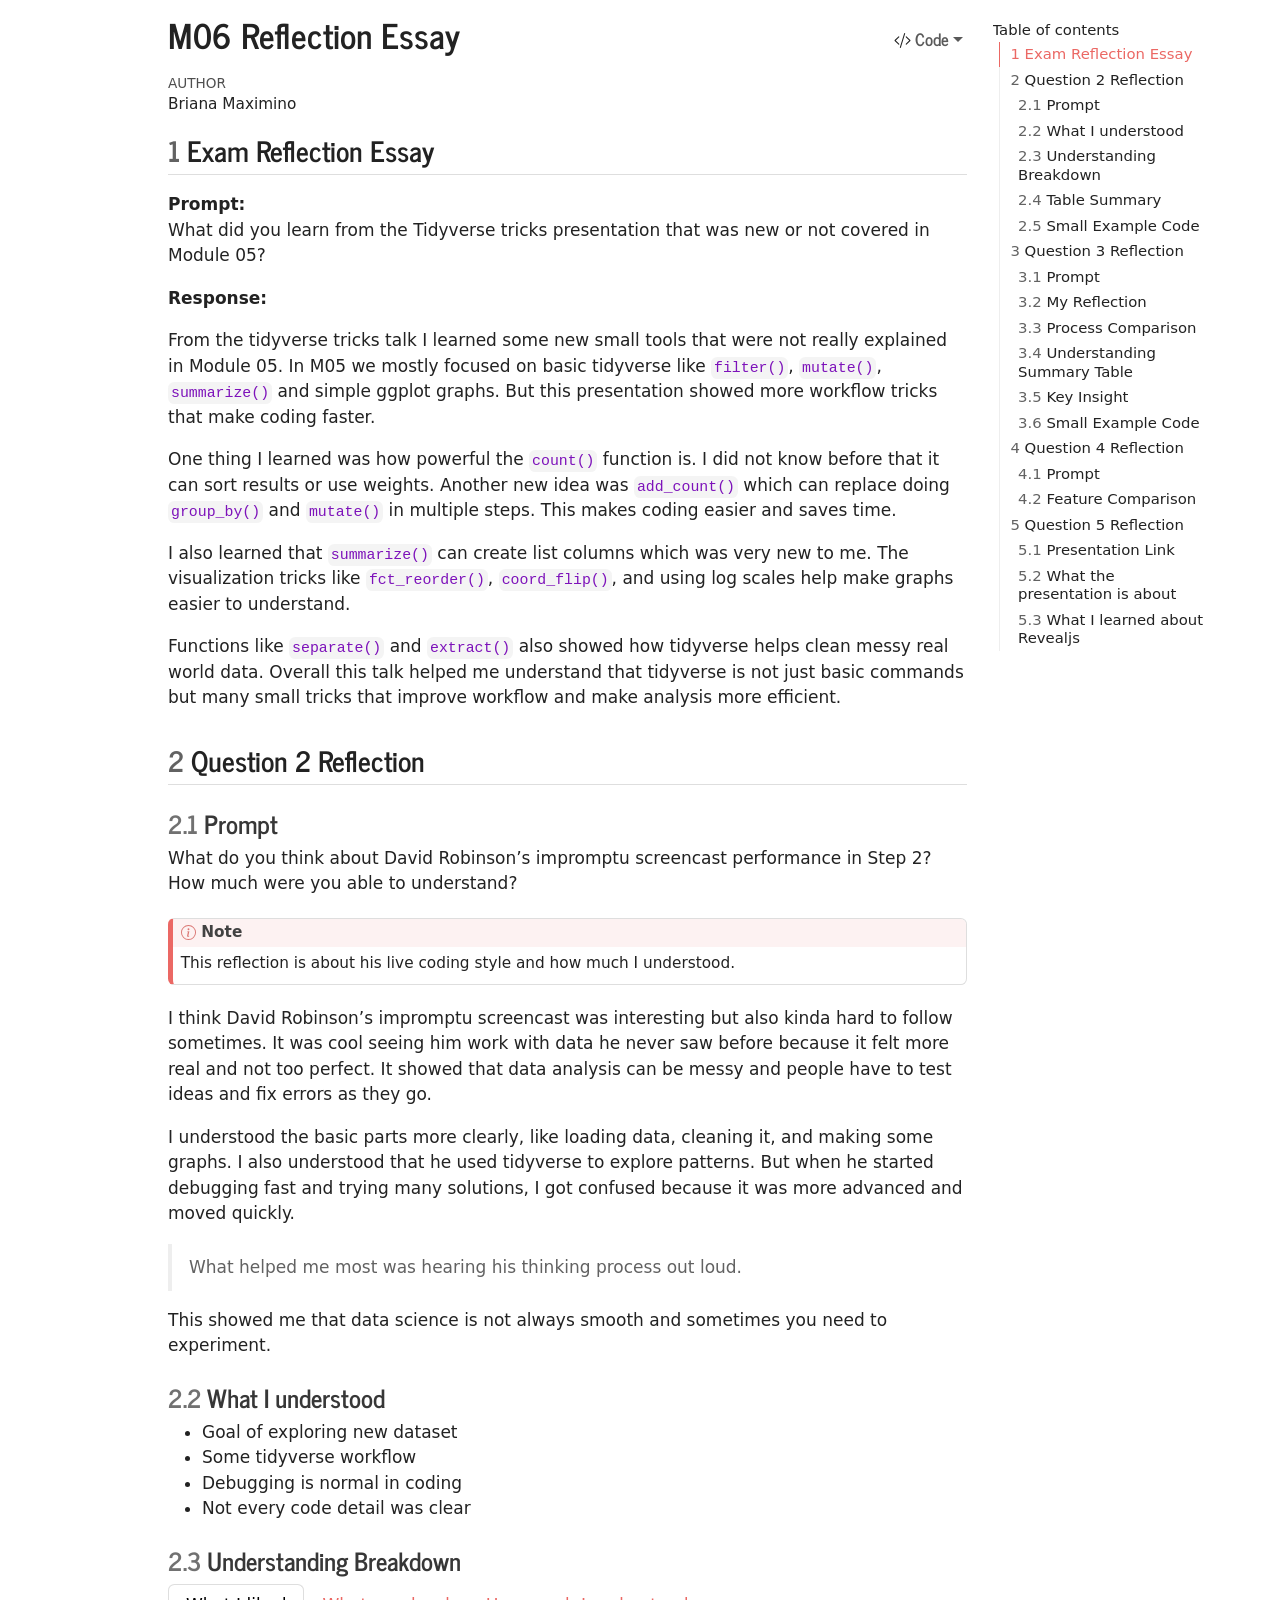
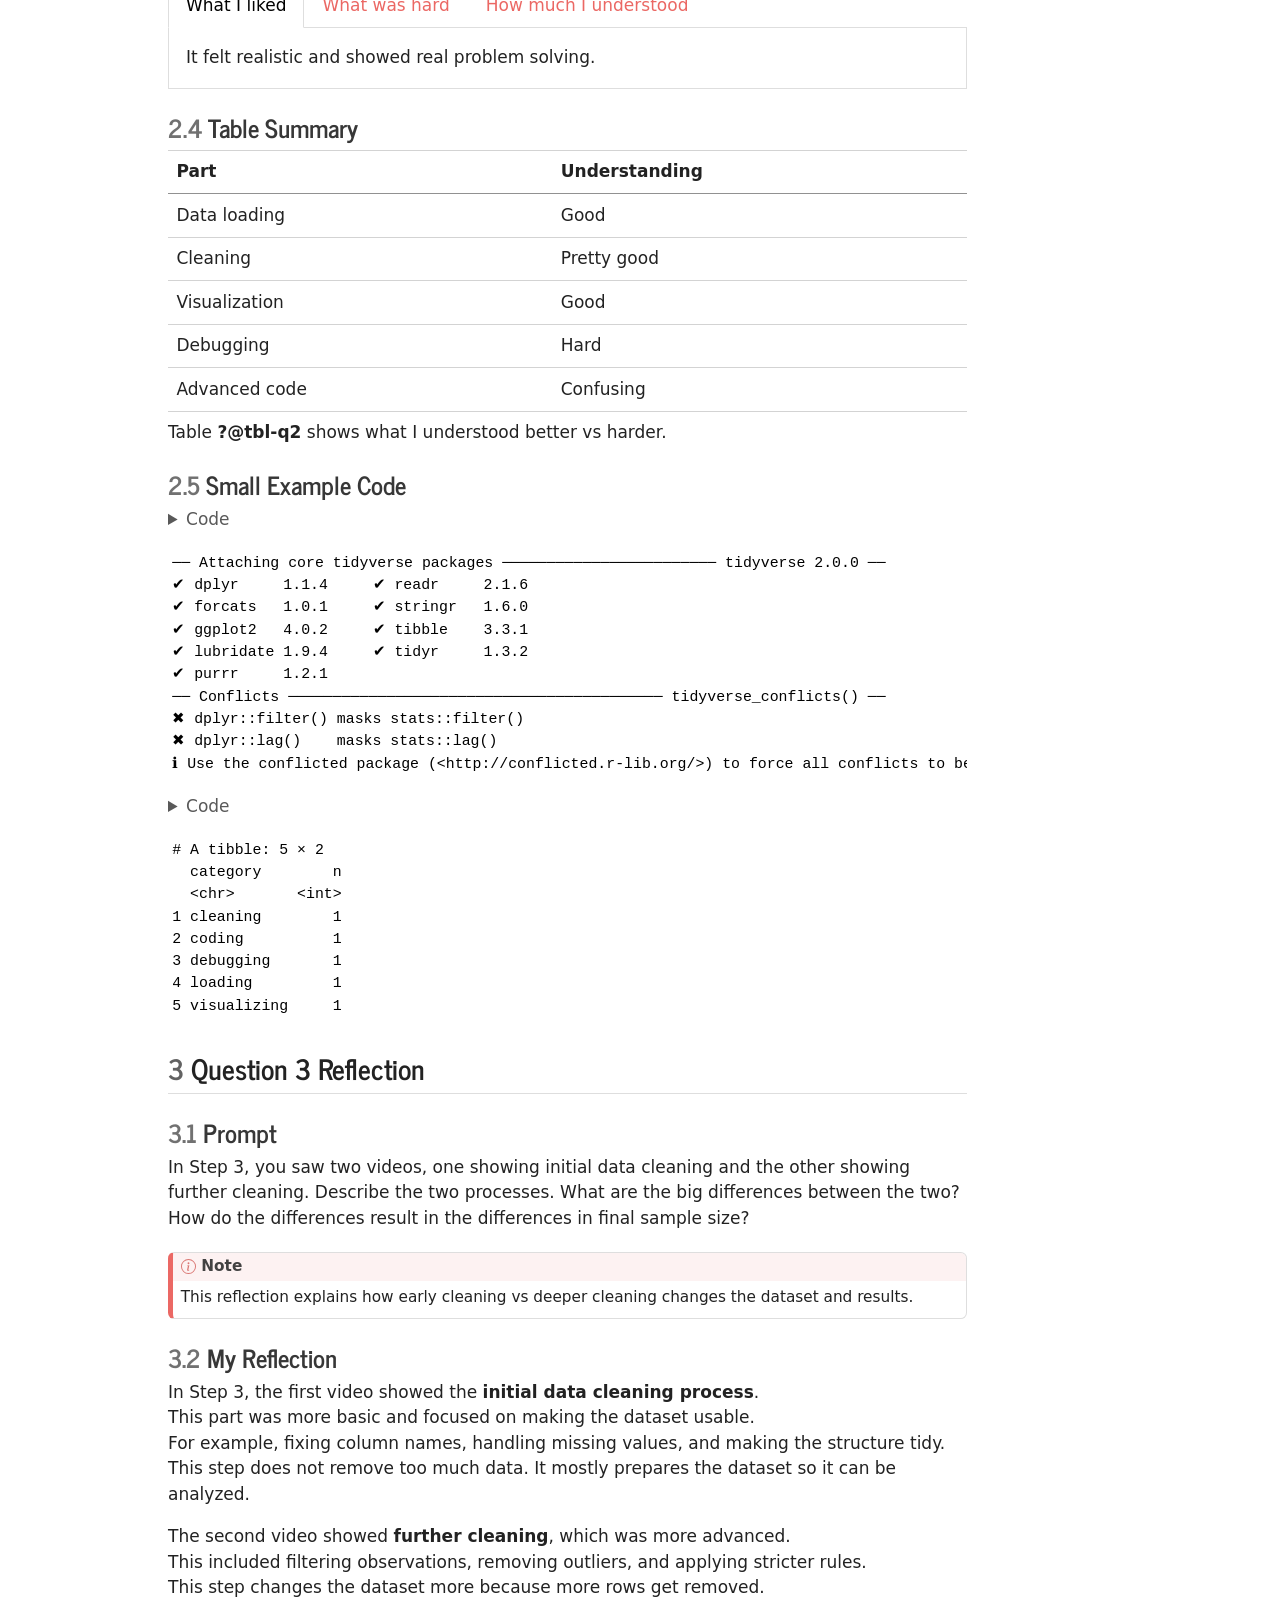
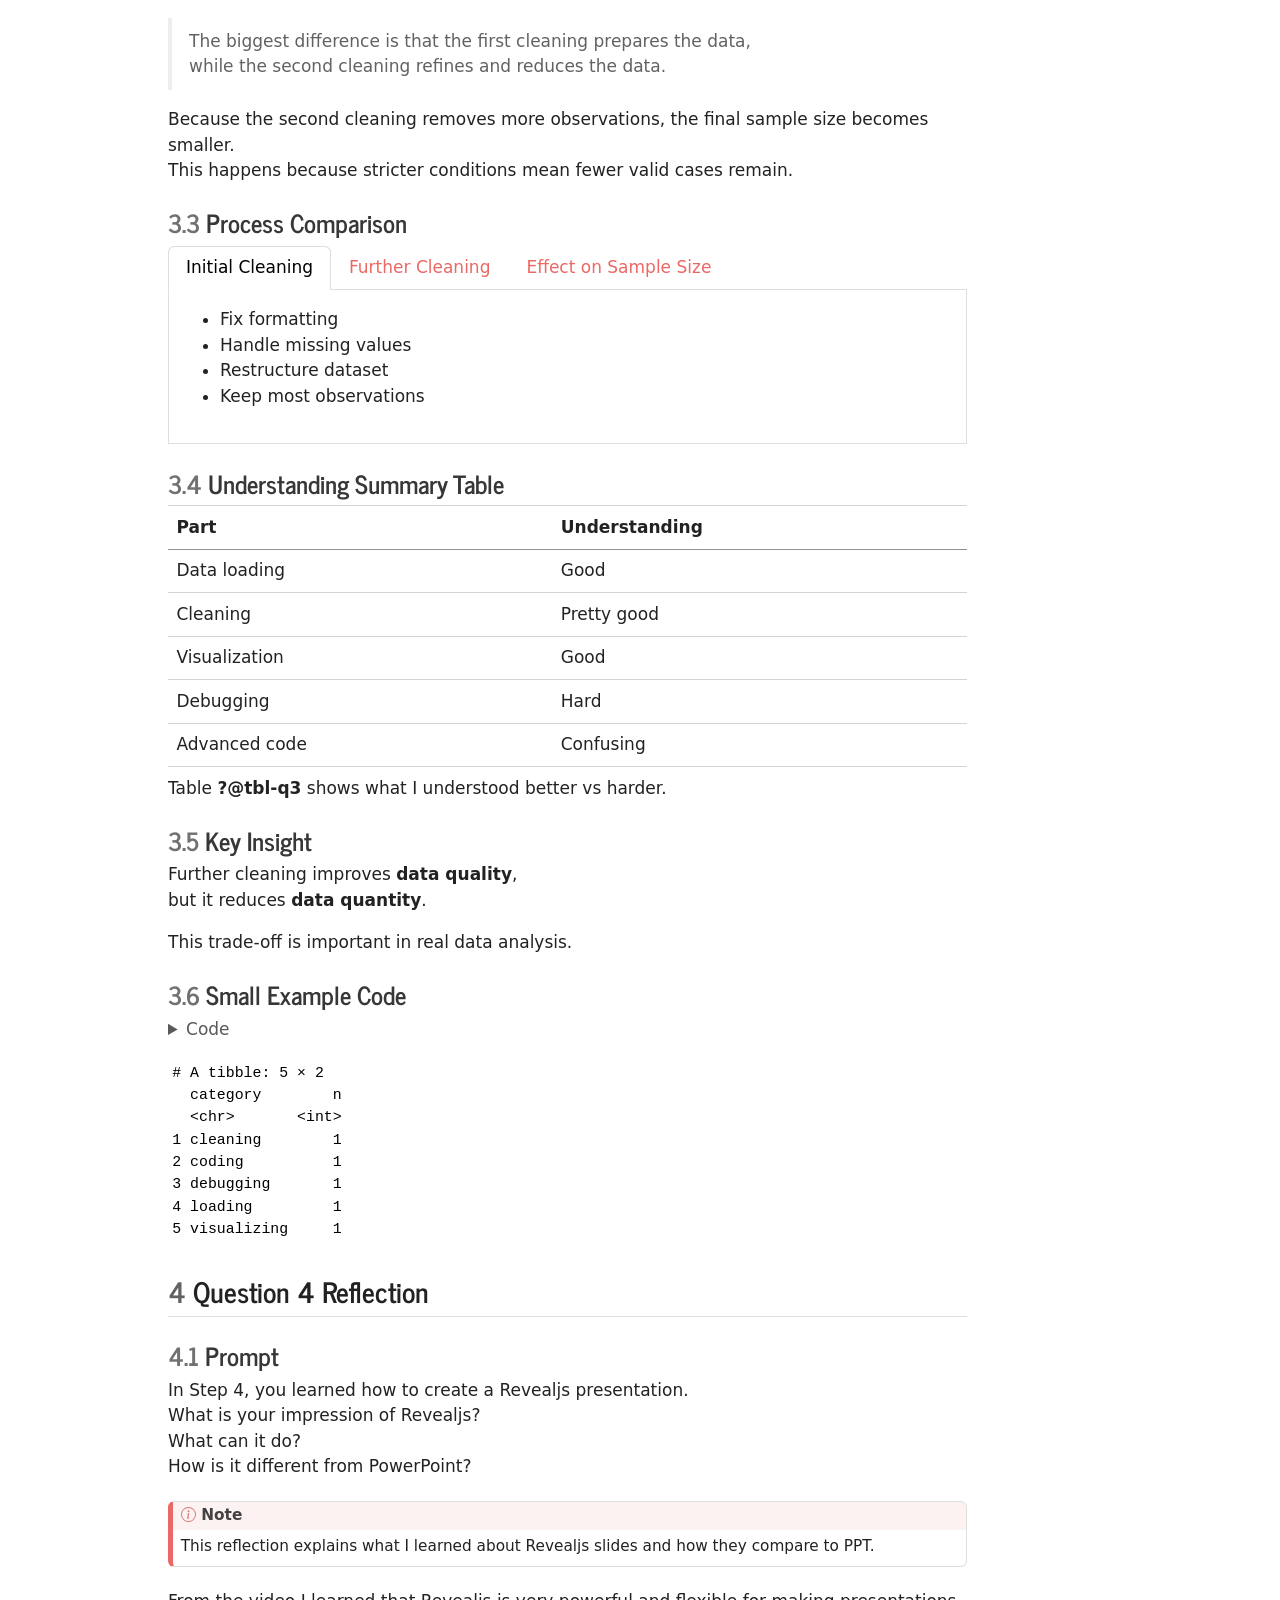
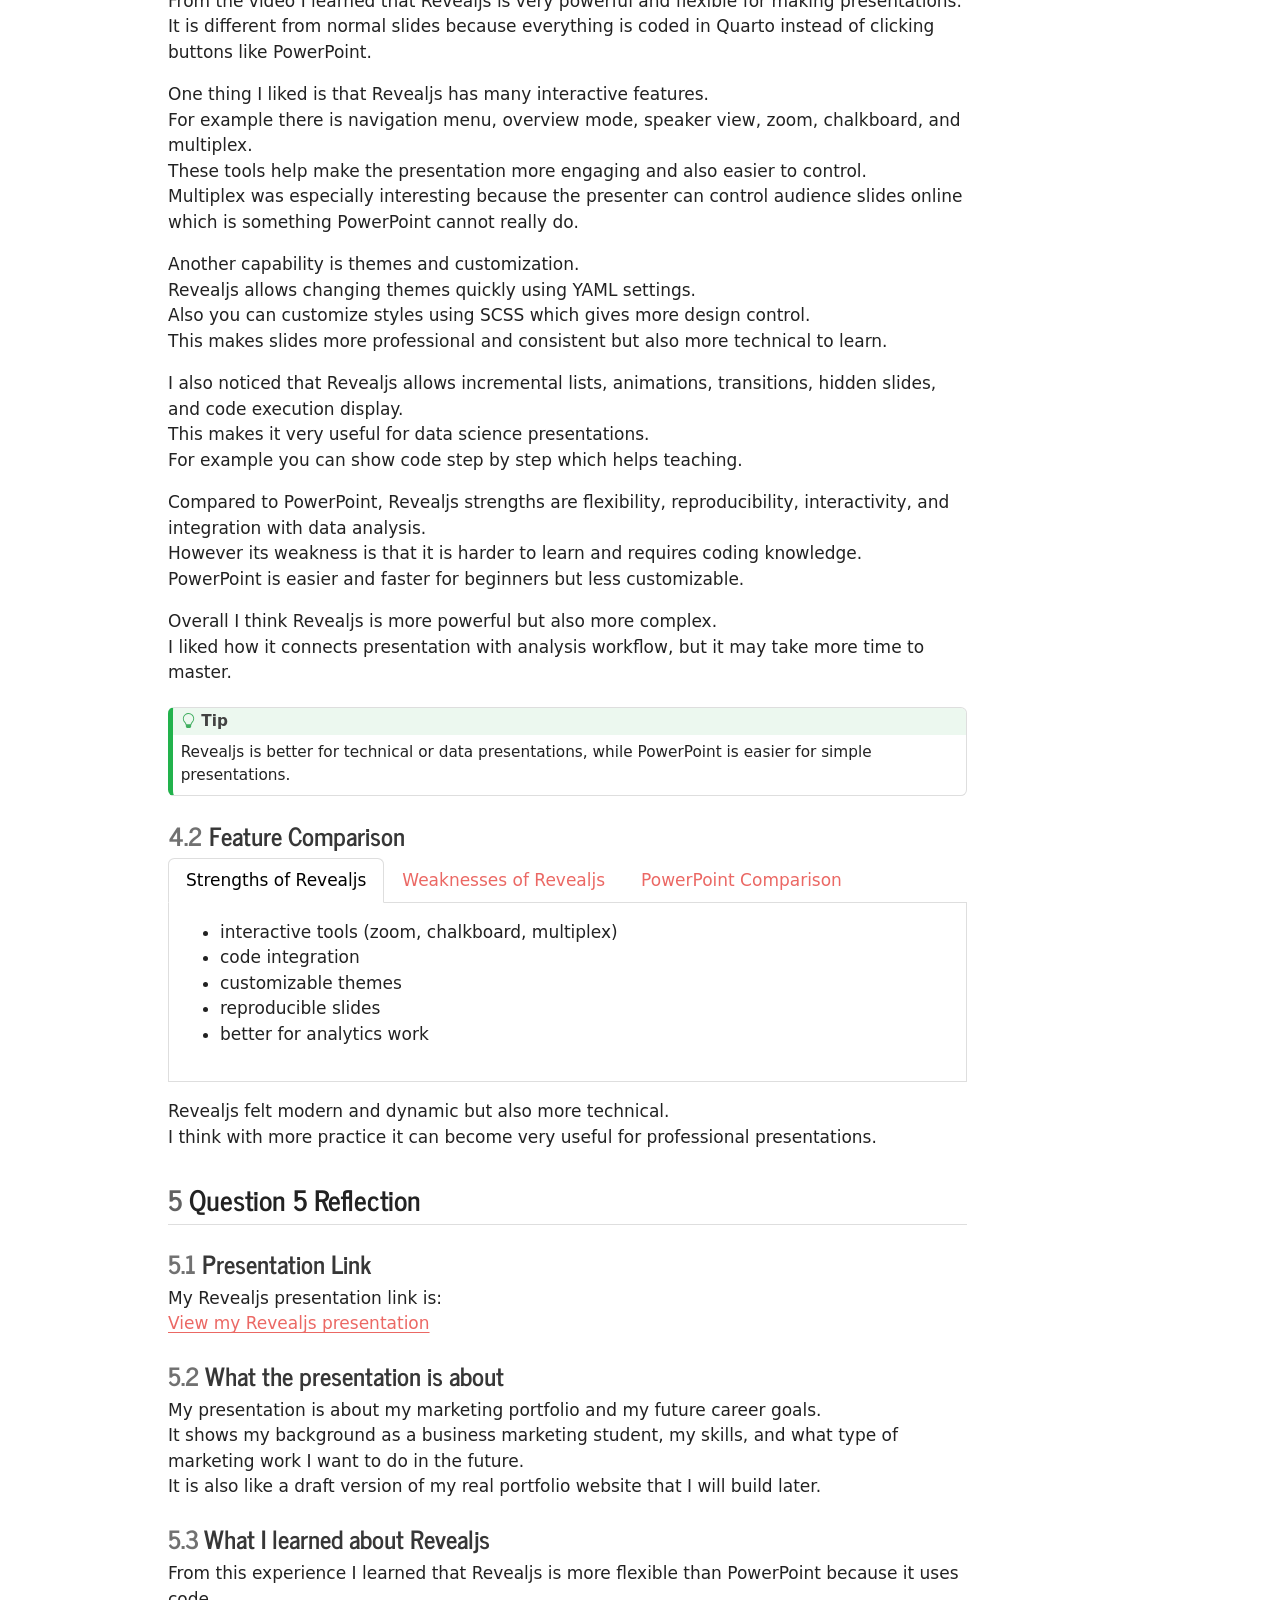
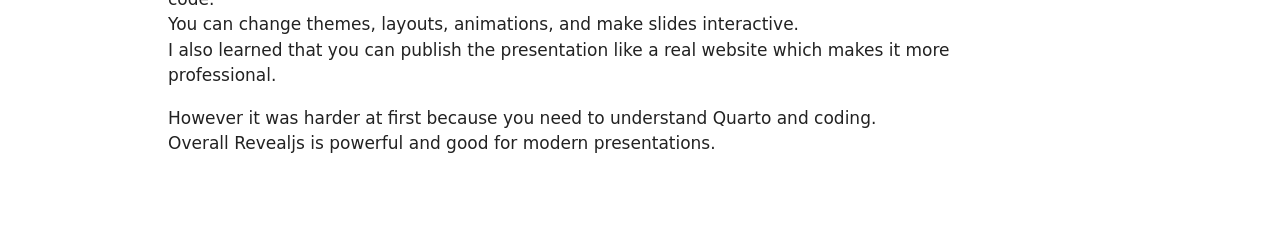
==== Maximino, Briana -M06-Reflection Essay-Adv Data-Wrangling.html @ 01b1b595 "Final Presentation" ====
<!DOCTYPE html>
<html xmlns="http://www.w3.org/1999/xhtml" lang="en" xml:lang="en"><head>

<meta charset="utf-8">
<meta name="generator" content="quarto-1.8.27">

<meta name="viewport" content="width=device-width, initial-scale=1.0, user-scalable=yes">

<meta name="author" content="Briana Maximino">

<title>M06 Reflection Essay</title>
<style>
code{white-space: pre-wrap;}
span.smallcaps{font-variant: small-caps;}
div.columns{display: flex; gap: min(4vw, 1.5em);}
div.column{flex: auto; overflow-x: auto;}
div.hanging-indent{margin-left: 1.5em; text-indent: -1.5em;}
ul.task-list{list-style: none;}
ul.task-list li input[type="checkbox"] {
width: 0.8em;
margin: 0 0.8em 0.2em -1em;  vertical-align: middle;
}

html { -webkit-text-size-adjust: 100%; }
pre > code.sourceCode { white-space: pre; position: relative; }
pre > code.sourceCode > span { display: inline-block; line-height: 1.25; }
pre > code.sourceCode > span:empty { height: 1.2em; }
.sourceCode { overflow: visible; }
code.sourceCode > span { color: inherit; text-decoration: inherit; }
div.sourceCode { margin: 1em 0; }
pre.sourceCode { margin: 0; }
@media screen {
div.sourceCode { overflow: auto; }
}
@media print {
pre > code.sourceCode { white-space: pre-wrap; }
pre > code.sourceCode > span { text-indent: -5em; padding-left: 5em; }
}
pre.numberSource code
{ counter-reset: source-line 0; }
pre.numberSource code > span
{ position: relative; left: -4em; counter-increment: source-line; }
pre.numberSource code > span > a:first-child::before
{ content: counter(source-line);
position: relative; left: -1em; text-align: right; vertical-align: baseline;
border: none; display: inline-block;
-webkit-touch-callout: none; -webkit-user-select: none;
-khtml-user-select: none; -moz-user-select: none;
-ms-user-select: none; user-select: none;
padding: 0 4px; width: 4em;
}
pre.numberSource { margin-left: 3em; padding-left: 4px; }
div.sourceCode
{ }
@media screen {
pre > code.sourceCode > span > a:first-child::before { text-decoration: underline; }
}
</style>


<script>/*!
 * clipboard.js v2.0.11
 * https://clipboardjs.com/
 *
 * Licensed MIT © Zeno Rocha
 */
!function(t,e){"object"==typeof exports&&"object"==typeof module?module.exports=e():"function"==typeof define&&define.amd?define([],e):"object"==typeof exports?exports.ClipboardJS=e():t.ClipboardJS=e()}(this,function(){return n={686:function(t,e,n){"use strict";n.d(e,{default:function(){return b}});var e=n(279),i=n.n(e),e=n(370),u=n.n(e),e=n(817),r=n.n(e);function c(t){try{return document.execCommand(t)}catch(t){return}}var a=function(t){t=r()(t);return c("cut"),t};function o(t,e){var n,o,t=(n=t,o="rtl"===document.documentElement.getAttribute("dir"),(t=document.createElement("textarea")).style.fontSize="12pt",t.style.border="0",t.style.padding="0",t.style.margin="0",t.style.position="absolute",t.style[o?"right":"left"]="-9999px",o=window.pageYOffset||document.documentElement.scrollTop,t.style.top="".concat(o,"px"),t.setAttribute("readonly",""),t.value=n,t);return e.container.appendChild(t),e=r()(t),c("copy"),t.remove(),e}var f=function(t){var e=1<arguments.length&&void 0!==arguments[1]?arguments[1]:{container:document.body},n="";return"string"==typeof t?n=o(t,e):t instanceof HTMLInputElement&&!["text","search","url","tel","password"].includes(null==t?void 0:t.type)?n=o(t.value,e):(n=r()(t),c("copy")),n};function l(t){return(l="function"==typeof Symbol&&"symbol"==typeof Symbol.iterator?function(t){return typeof t}:function(t){return t&&"function"==typeof Symbol&&t.constructor===Symbol&&t!==Symbol.prototype?"symbol":typeof t})(t)}var s=function(){var t=0<arguments.length&&void 0!==arguments[0]?arguments[0]:{},e=t.action,n=void 0===e?"copy":e,o=t.container,e=t.target,t=t.text;if("copy"!==n&&"cut"!==n)throw new Error('Invalid "action" value, use either "copy" or "cut"');if(void 0!==e){if(!e||"object"!==l(e)||1!==e.nodeType)throw new Error('Invalid "target" value, use a valid Element');if("copy"===n&&e.hasAttribute("disabled"))throw new Error('Invalid "target" attribute. Please use "readonly" instead of "disabled" attribute');if("cut"===n&&(e.hasAttribute("readonly")||e.hasAttribute("disabled")))throw new Error('Invalid "target" attribute. You can\'t cut text from elements with "readonly" or "disabled" attributes')}return t?f(t,{container:o}):e?"cut"===n?a(e):f(e,{container:o}):void 0};function p(t){return(p="function"==typeof Symbol&&"symbol"==typeof Symbol.iterator?function(t){return typeof t}:function(t){return t&&"function"==typeof Symbol&&t.constructor===Symbol&&t!==Symbol.prototype?"symbol":typeof t})(t)}function d(t,e){for(var n=0;n<e.length;n++){var o=e[n];o.enumerable=o.enumerable||!1,o.configurable=!0,"value"in o&&(o.writable=!0),Object.defineProperty(t,o.key,o)}}function y(t,e){return(y=Object.setPrototypeOf||function(t,e){return t.__proto__=e,t})(t,e)}function h(n){var o=function(){if("undefined"==typeof Reflect||!Reflect.construct)return!1;if(Reflect.construct.sham)return!1;if("function"==typeof Proxy)return!0;try{return Date.prototype.toString.call(Reflect.construct(Date,[],function(){})),!0}catch(t){return!1}}();return function(){var t,e=v(n);return t=o?(t=v(this).constructor,Reflect.construct(e,arguments,t)):e.apply(this,arguments),e=this,!(t=t)||"object"!==p(t)&&"function"!=typeof t?function(t){if(void 0!==t)return t;throw new ReferenceError("this hasn't been initialised - super() hasn't been called")}(e):t}}function v(t){return(v=Object.setPrototypeOf?Object.getPrototypeOf:function(t){return t.__proto__||Object.getPrototypeOf(t)})(t)}function m(t,e){t="data-clipboard-".concat(t);if(e.hasAttribute(t))return e.getAttribute(t)}var b=function(){!function(t,e){if("function"!=typeof e&&null!==e)throw new TypeError("Super expression must either be null or a function");t.prototype=Object.create(e&&e.prototype,{constructor:{value:t,writable:!0,configurable:!0}}),e&&y(t,e)}(r,i());var t,e,n,o=h(r);function r(t,e){var n;return function(t){if(!(t instanceof r))throw new TypeError("Cannot call a class as a function")}(this),(n=o.call(this)).resolveOptions(e),n.listenClick(t),n}return t=r,n=[{key:"copy",value:function(t){var e=1<arguments.length&&void 0!==arguments[1]?arguments[1]:{container:document.body};return f(t,e)}},{key:"cut",value:function(t){return a(t)}},{key:"isSupported",value:function(){var t=0<arguments.length&&void 0!==arguments[0]?arguments[0]:["copy","cut"],t="string"==typeof t?[t]:t,e=!!document.queryCommandSupported;return t.forEach(function(t){e=e&&!!document.queryCommandSupported(t)}),e}}],(e=[{key:"resolveOptions",value:function(){var t=0<arguments.length&&void 0!==arguments[0]?arguments[0]:{};this.action="function"==typeof t.action?t.action:this.defaultAction,this.target="function"==typeof t.target?t.target:this.defaultTarget,this.text="function"==typeof t.text?t.text:this.defaultText,this.container="object"===p(t.container)?t.container:document.body}},{key:"listenClick",value:function(t){var e=this;this.listener=u()(t,"click",function(t){return e.onClick(t)})}},{key:"onClick",value:function(t){var e=t.delegateTarget||t.currentTarget,n=this.action(e)||"copy",t=s({action:n,container:this.container,target:this.target(e),text:this.text(e)});this.emit(t?"success":"error",{action:n,text:t,trigger:e,clearSelection:function(){e&&e.focus(),window.getSelection().removeAllRanges()}})}},{key:"defaultAction",value:function(t){return m("action",t)}},{key:"defaultTarget",value:function(t){t=m("target",t);if(t)return document.querySelector(t)}},{key:"defaultText",value:function(t){return m("text",t)}},{key:"destroy",value:function(){this.listener.destroy()}}])&&d(t.prototype,e),n&&d(t,n),r}()},828:function(t){var e;"undefined"==typeof Element||Element.prototype.matches||((e=Element.prototype).matches=e.matchesSelector||e.mozMatchesSelector||e.msMatchesSelector||e.oMatchesSelector||e.webkitMatchesSelector),t.exports=function(t,e){for(;t&&9!==t.nodeType;){if("function"==typeof t.matches&&t.matches(e))return t;t=t.parentNode}}},438:function(t,e,n){var u=n(828);function i(t,e,n,o,r){var i=function(e,n,t,o){return function(t){t.delegateTarget=u(t.target,n),t.delegateTarget&&o.call(e,t)}}.apply(this,arguments);return t.addEventListener(n,i,r),{destroy:function(){t.removeEventListener(n,i,r)}}}t.exports=function(t,e,n,o,r){return"function"==typeof t.addEventListener?i.apply(null,arguments):"function"==typeof n?i.bind(null,document).apply(null,arguments):("string"==typeof t&&(t=document.querySelectorAll(t)),Array.prototype.map.call(t,function(t){return i(t,e,n,o,r)}))}},879:function(t,n){n.node=function(t){return void 0!==t&&t instanceof HTMLElement&&1===t.nodeType},n.nodeList=function(t){var e=Object.prototype.toString.call(t);return void 0!==t&&("[object NodeList]"===e||"[object HTMLCollection]"===e)&&"length"in t&&(0===t.length||n.node(t[0]))},n.string=function(t){return"string"==typeof t||t instanceof String},n.fn=function(t){return"[object Function]"===Object.prototype.toString.call(t)}},370:function(t,e,n){var f=n(879),l=n(438);t.exports=function(t,e,n){if(!t&&!e&&!n)throw new Error("Missing required arguments");if(!f.string(e))throw new TypeError("Second argument must be a String");if(!f.fn(n))throw new TypeError("Third argument must be a Function");if(f.node(t))return c=e,a=n,(u=t).addEventListener(c,a),{destroy:function(){u.removeEventListener(c,a)}};if(f.nodeList(t))return o=t,r=e,i=n,Array.prototype.forEach.call(o,function(t){t.addEventListener(r,i)}),{destroy:function(){Array.prototype.forEach.call(o,function(t){t.removeEventListener(r,i)})}};if(f.string(t))return t=t,e=e,n=n,l(document.body,t,e,n);throw new TypeError("First argument must be a String, HTMLElement, HTMLCollection, or NodeList");var o,r,i,u,c,a}},817:function(t){t.exports=function(t){var e,n="SELECT"===t.nodeName?(t.focus(),t.value):"INPUT"===t.nodeName||"TEXTAREA"===t.nodeName?((e=t.hasAttribute("readonly"))||t.setAttribute("readonly",""),t.select(),t.setSelectionRange(0,t.value.length),e||t.removeAttribute("readonly"),t.value):(t.hasAttribute("contenteditable")&&t.focus(),n=window.getSelection(),(e=document.createRange()).selectNodeContents(t),n.removeAllRanges(),n.addRange(e),n.toString());return n}},279:function(t){function e(){}e.prototype={on:function(t,e,n){var o=this.e||(this.e={});return(o[t]||(o[t]=[])).push({fn:e,ctx:n}),this},once:function(t,e,n){var o=this;function r(){o.off(t,r),e.apply(n,arguments)}return r._=e,this.on(t,r,n)},emit:function(t){for(var e=[].slice.call(arguments,1),n=((this.e||(this.e={}))[t]||[]).slice(),o=0,r=n.length;o<r;o++)n[o].fn.apply(n[o].ctx,e);return this},off:function(t,e){var n=this.e||(this.e={}),o=n[t],r=[];if(o&&e)for(var i=0,u=o.length;i<u;i++)o[i].fn!==e&&o[i].fn._!==e&&r.push(o[i]);return r.length?n[t]=r:delete n[t],this}},t.exports=e,t.exports.TinyEmitter=e}},r={},o.n=function(t){var e=t&&t.__esModule?function(){return t.default}:function(){return t};return o.d(e,{a:e}),e},o.d=function(t,e){for(var n in e)o.o(e,n)&&!o.o(t,n)&&Object.defineProperty(t,n,{enumerable:!0,get:e[n]})},o.o=function(t,e){return Object.prototype.hasOwnProperty.call(t,e)},o(686).default;function o(t){if(r[t])return r[t].exports;var e=r[t]={exports:{}};return n[t](e,e.exports,o),e.exports}var n,r});</script>
<script src="[data-uri]" type="module"></script>
<script src="[data-uri]" type="module"></script>
<script src="[data-uri]" type="module"></script>
<script>/**
 * @popperjs/core v2.11.7 - MIT License
 */

!function(e,t){"object"==typeof exports&&"undefined"!=typeof module?t(exports):"function"==typeof define&&define.amd?define(["exports"],t):t((e="undefined"!=typeof globalThis?globalThis:e||self).Popper={})}(this,(function(e){"use strict";function t(e){if(null==e)return window;if("[object Window]"!==e.toString()){var t=e.ownerDocument;return t&&t.defaultView||window}return e}function n(e){return e instanceof t(e).Element||e instanceof Element}function r(e){return e instanceof t(e).HTMLElement||e instanceof HTMLElement}function o(e){return"undefined"!=typeof ShadowRoot&&(e instanceof t(e).ShadowRoot||e instanceof ShadowRoot)}var i=Math.max,a=Math.min,s=Math.round;function f(){var e=navigator.userAgentData;return null!=e&&e.brands&&Array.isArray(e.brands)?e.brands.map((function(e){return e.brand+"/"+e.version})).join(" "):navigator.userAgent}function c(){return!/^((?!chrome|android).)*safari/i.test(f())}function p(e,o,i){void 0===o&&(o=!1),void 0===i&&(i=!1);var a=e.getBoundingClientRect(),f=1,p=1;o&&r(e)&&(f=e.offsetWidth>0&&s(a.width)/e.offsetWidth||1,p=e.offsetHeight>0&&s(a.height)/e.offsetHeight||1);var u=(n(e)?t(e):window).visualViewport,l=!c()&&i,d=(a.left+(l&&u?u.offsetLeft:0))/f,h=(a.top+(l&&u?u.offsetTop:0))/p,m=a.width/f,v=a.height/p;return{width:m,height:v,top:h,right:d+m,bottom:h+v,left:d,x:d,y:h}}function u(e){var n=t(e);return{scrollLeft:n.pageXOffset,scrollTop:n.pageYOffset}}function l(e){return e?(e.nodeName||"").toLowerCase():null}function d(e){return((n(e)?e.ownerDocument:e.document)||window.document).documentElement}function h(e){return p(d(e)).left+u(e).scrollLeft}function m(e){return t(e).getComputedStyle(e)}function v(e){var t=m(e),n=t.overflow,r=t.overflowX,o=t.overflowY;return/auto|scroll|overlay|hidden/.test(n+o+r)}function y(e,n,o){void 0===o&&(o=!1);var i,a,f=r(n),c=r(n)&&function(e){var t=e.getBoundingClientRect(),n=s(t.width)/e.offsetWidth||1,r=s(t.height)/e.offsetHeight||1;return 1!==n||1!==r}(n),m=d(n),y=p(e,c,o),g={scrollLeft:0,scrollTop:0},b={x:0,y:0};return(f||!f&&!o)&&(("body"!==l(n)||v(m))&&(g=(i=n)!==t(i)&&r(i)?{scrollLeft:(a=i).scrollLeft,scrollTop:a.scrollTop}:u(i)),r(n)?((b=p(n,!0)).x+=n.clientLeft,b.y+=n.clientTop):m&&(b.x=h(m))),{x:y.left+g.scrollLeft-b.x,y:y.top+g.scrollTop-b.y,width:y.width,height:y.height}}function g(e){var t=p(e),n=e.offsetWidth,r=e.offsetHeight;return Math.abs(t.width-n)<=1&&(n=t.width),Math.abs(t.height-r)<=1&&(r=t.height),{x:e.offsetLeft,y:e.offsetTop,width:n,height:r}}function b(e){return"html"===l(e)?e:e.assignedSlot||e.parentNode||(o(e)?e.host:null)||d(e)}function x(e){return["html","body","#document"].indexOf(l(e))>=0?e.ownerDocument.body:r(e)&&v(e)?e:x(b(e))}function w(e,n){var r;void 0===n&&(n=[]);var o=x(e),i=o===(null==(r=e.ownerDocument)?void 0:r.body),a=t(o),s=i?[a].concat(a.visualViewport||[],v(o)?o:[]):o,f=n.concat(s);return i?f:f.concat(w(b(s)))}function O(e){return["table","td","th"].indexOf(l(e))>=0}function j(e){return r(e)&&"fixed"!==m(e).position?e.offsetParent:null}function E(e){for(var n=t(e),i=j(e);i&&O(i)&&"static"===m(i).position;)i=j(i);return i&&("html"===l(i)||"body"===l(i)&&"static"===m(i).position)?n:i||function(e){var t=/firefox/i.test(f());if(/Trident/i.test(f())&&r(e)&&"fixed"===m(e).position)return null;var n=b(e);for(o(n)&&(n=n.host);r(n)&&["html","body"].indexOf(l(n))<0;){var i=m(n);if("none"!==i.transform||"none"!==i.perspective||"paint"===i.contain||-1!==["transform","perspective"].indexOf(i.willChange)||t&&"filter"===i.willChange||t&&i.filter&&"none"!==i.filter)return n;n=n.parentNode}return null}(e)||n}var D="top",A="bottom",L="right",P="left",M="auto",k=[D,A,L,P],W="start",B="end",H="viewport",T="popper",R=k.reduce((function(e,t){return e.concat([t+"-"+W,t+"-"+B])}),[]),S=[].concat(k,[M]).reduce((function(e,t){return e.concat([t,t+"-"+W,t+"-"+B])}),[]),V=["beforeRead","read","afterRead","beforeMain","main","afterMain","beforeWrite","write","afterWrite"];function q(e){var t=new Map,n=new Set,r=[];function o(e){n.add(e.name),[].concat(e.requires||[],e.requiresIfExists||[]).forEach((function(e){if(!n.has(e)){var r=t.get(e);r&&o(r)}})),r.push(e)}return e.forEach((function(e){t.set(e.name,e)})),e.forEach((function(e){n.has(e.name)||o(e)})),r}function C(e){return e.split("-")[0]}function N(e,t){var n=t.getRootNode&&t.getRootNode();if(e.contains(t))return!0;if(n&&o(n)){var r=t;do{if(r&&e.isSameNode(r))return!0;r=r.parentNode||r.host}while(r)}return!1}function I(e){return Object.assign({},e,{left:e.x,top:e.y,right:e.x+e.width,bottom:e.y+e.height})}function _(e,r,o){return r===H?I(function(e,n){var r=t(e),o=d(e),i=r.visualViewport,a=o.clientWidth,s=o.clientHeight,f=0,p=0;if(i){a=i.width,s=i.height;var u=c();(u||!u&&"fixed"===n)&&(f=i.offsetLeft,p=i.offsetTop)}return{width:a,height:s,x:f+h(e),y:p}}(e,o)):n(r)?function(e,t){var n=p(e,!1,"fixed"===t);return n.top=n.top+e.clientTop,n.left=n.left+e.clientLeft,n.bottom=n.top+e.clientHeight,n.right=n.left+e.clientWidth,n.width=e.clientWidth,n.height=e.clientHeight,n.x=n.left,n.y=n.top,n}(r,o):I(function(e){var t,n=d(e),r=u(e),o=null==(t=e.ownerDocument)?void 0:t.body,a=i(n.scrollWidth,n.clientWidth,o?o.scrollWidth:0,o?o.clientWidth:0),s=i(n.scrollHeight,n.clientHeight,o?o.scrollHeight:0,o?o.clientHeight:0),f=-r.scrollLeft+h(e),c=-r.scrollTop;return"rtl"===m(o||n).direction&&(f+=i(n.clientWidth,o?o.clientWidth:0)-a),{width:a,height:s,x:f,y:c}}(d(e)))}function F(e,t,o,s){var f="clippingParents"===t?function(e){var t=w(b(e)),o=["absolute","fixed"].indexOf(m(e).position)>=0&&r(e)?E(e):e;return n(o)?t.filter((function(e){return n(e)&&N(e,o)&&"body"!==l(e)})):[]}(e):[].concat(t),c=[].concat(f,[o]),p=c[0],u=c.reduce((function(t,n){var r=_(e,n,s);return t.top=i(r.top,t.top),t.right=a(r.right,t.right),t.bottom=a(r.bottom,t.bottom),t.left=i(r.left,t.left),t}),_(e,p,s));return u.width=u.right-u.left,u.height=u.bottom-u.top,u.x=u.left,u.y=u.top,u}function U(e){return e.split("-")[1]}function z(e){return["top","bottom"].indexOf(e)>=0?"x":"y"}function X(e){var t,n=e.reference,r=e.element,o=e.placement,i=o?C(o):null,a=o?U(o):null,s=n.x+n.width/2-r.width/2,f=n.y+n.height/2-r.height/2;switch(i){case D:t={x:s,y:n.y-r.height};break;case A:t={x:s,y:n.y+n.height};break;case L:t={x:n.x+n.width,y:f};break;case P:t={x:n.x-r.width,y:f};break;default:t={x:n.x,y:n.y}}var c=i?z(i):null;if(null!=c){var p="y"===c?"height":"width";switch(a){case W:t[c]=t[c]-(n[p]/2-r[p]/2);break;case B:t[c]=t[c]+(n[p]/2-r[p]/2)}}return t}function Y(e){return Object.assign({},{top:0,right:0,bottom:0,left:0},e)}function G(e,t){return t.reduce((function(t,n){return t[n]=e,t}),{})}function J(e,t){void 0===t&&(t={});var r=t,o=r.placement,i=void 0===o?e.placement:o,a=r.strategy,s=void 0===a?e.strategy:a,f=r.boundary,c=void 0===f?"clippingParents":f,u=r.rootBoundary,l=void 0===u?H:u,h=r.elementContext,m=void 0===h?T:h,v=r.altBoundary,y=void 0!==v&&v,g=r.padding,b=void 0===g?0:g,x=Y("number"!=typeof b?b:G(b,k)),w=m===T?"reference":T,O=e.rects.popper,j=e.elements[y?w:m],E=F(n(j)?j:j.contextElement||d(e.elements.popper),c,l,s),P=p(e.elements.reference),M=X({reference:P,element:O,strategy:"absolute",placement:i}),W=I(Object.assign({},O,M)),B=m===T?W:P,R={top:E.top-B.top+x.top,bottom:B.bottom-E.bottom+x.bottom,left:E.left-B.left+x.left,right:B.right-E.right+x.right},S=e.modifiersData.offset;if(m===T&&S){var V=S[i];Object.keys(R).forEach((function(e){var t=[L,A].indexOf(e)>=0?1:-1,n=[D,A].indexOf(e)>=0?"y":"x";R[e]+=V[n]*t}))}return R}var K={placement:"bottom",modifiers:[],strategy:"absolute"};function Q(){for(var e=arguments.length,t=new Array(e),n=0;n<e;n++)t[n]=arguments[n];return!t.some((function(e){return!(e&&"function"==typeof e.getBoundingClientRect)}))}function Z(e){void 0===e&&(e={});var t=e,r=t.defaultModifiers,o=void 0===r?[]:r,i=t.defaultOptions,a=void 0===i?K:i;return function(e,t,r){void 0===r&&(r=a);var i,s,f={placement:"bottom",orderedModifiers:[],options:Object.assign({},K,a),modifiersData:{},elements:{reference:e,popper:t},attributes:{},styles:{}},c=[],p=!1,u={state:f,setOptions:function(r){var i="function"==typeof r?r(f.options):r;l(),f.options=Object.assign({},a,f.options,i),f.scrollParents={reference:n(e)?w(e):e.contextElement?w(e.contextElement):[],popper:w(t)};var s,p,d=function(e){var t=q(e);return V.reduce((function(e,n){return e.concat(t.filter((function(e){return e.phase===n})))}),[])}((s=[].concat(o,f.options.modifiers),p=s.reduce((function(e,t){var n=e[t.name];return e[t.name]=n?Object.assign({},n,t,{options:Object.assign({},n.options,t.options),data:Object.assign({},n.data,t.data)}):t,e}),{}),Object.keys(p).map((function(e){return p[e]}))));return f.orderedModifiers=d.filter((function(e){return e.enabled})),f.orderedModifiers.forEach((function(e){var t=e.name,n=e.options,r=void 0===n?{}:n,o=e.effect;if("function"==typeof o){var i=o({state:f,name:t,instance:u,options:r}),a=function(){};c.push(i||a)}})),u.update()},forceUpdate:function(){if(!p){var e=f.elements,t=e.reference,n=e.popper;if(Q(t,n)){f.rects={reference:y(t,E(n),"fixed"===f.options.strategy),popper:g(n)},f.reset=!1,f.placement=f.options.placement,f.orderedModifiers.forEach((function(e){return f.modifiersData[e.name]=Object.assign({},e.data)}));for(var r=0;r<f.orderedModifiers.length;r++)if(!0!==f.reset){var o=f.orderedModifiers[r],i=o.fn,a=o.options,s=void 0===a?{}:a,c=o.name;"function"==typeof i&&(f=i({state:f,options:s,name:c,instance:u})||f)}else f.reset=!1,r=-1}}},update:(i=function(){return new Promise((function(e){u.forceUpdate(),e(f)}))},function(){return s||(s=new Promise((function(e){Promise.resolve().then((function(){s=void 0,e(i())}))}))),s}),destroy:function(){l(),p=!0}};if(!Q(e,t))return u;function l(){c.forEach((function(e){return e()})),c=[]}return u.setOptions(r).then((function(e){!p&&r.onFirstUpdate&&r.onFirstUpdate(e)})),u}}var $={passive:!0};var ee={name:"eventListeners",enabled:!0,phase:"write",fn:function(){},effect:function(e){var n=e.state,r=e.instance,o=e.options,i=o.scroll,a=void 0===i||i,s=o.resize,f=void 0===s||s,c=t(n.elements.popper),p=[].concat(n.scrollParents.reference,n.scrollParents.popper);return a&&p.forEach((function(e){e.addEventListener("scroll",r.update,$)})),f&&c.addEventListener("resize",r.update,$),function(){a&&p.forEach((function(e){e.removeEventListener("scroll",r.update,$)})),f&&c.removeEventListener("resize",r.update,$)}},data:{}};var te={name:"popperOffsets",enabled:!0,phase:"read",fn:function(e){var t=e.state,n=e.name;t.modifiersData[n]=X({reference:t.rects.reference,element:t.rects.popper,strategy:"absolute",placement:t.placement})},data:{}},ne={top:"auto",right:"auto",bottom:"auto",left:"auto"};function re(e){var n,r=e.popper,o=e.popperRect,i=e.placement,a=e.variation,f=e.offsets,c=e.position,p=e.gpuAcceleration,u=e.adaptive,l=e.roundOffsets,h=e.isFixed,v=f.x,y=void 0===v?0:v,g=f.y,b=void 0===g?0:g,x="function"==typeof l?l({x:y,y:b}):{x:y,y:b};y=x.x,b=x.y;var w=f.hasOwnProperty("x"),O=f.hasOwnProperty("y"),j=P,M=D,k=window;if(u){var W=E(r),H="clientHeight",T="clientWidth";if(W===t(r)&&"static"!==m(W=d(r)).position&&"absolute"===c&&(H="scrollHeight",T="scrollWidth"),W=W,i===D||(i===P||i===L)&&a===B)M=A,b-=(h&&W===k&&k.visualViewport?k.visualViewport.height:W[H])-o.height,b*=p?1:-1;if(i===P||(i===D||i===A)&&a===B)j=L,y-=(h&&W===k&&k.visualViewport?k.visualViewport.width:W[T])-o.width,y*=p?1:-1}var R,S=Object.assign({position:c},u&&ne),V=!0===l?function(e,t){var n=e.x,r=e.y,o=t.devicePixelRatio||1;return{x:s(n*o)/o||0,y:s(r*o)/o||0}}({x:y,y:b},t(r)):{x:y,y:b};return y=V.x,b=V.y,p?Object.assign({},S,((R={})[M]=O?"0":"",R[j]=w?"0":"",R.transform=(k.devicePixelRatio||1)<=1?"translate("+y+"px, "+b+"px)":"translate3d("+y+"px, "+b+"px, 0)",R)):Object.assign({},S,((n={})[M]=O?b+"px":"",n[j]=w?y+"px":"",n.transform="",n))}var oe={name:"computeStyles",enabled:!0,phase:"beforeWrite",fn:function(e){var t=e.state,n=e.options,r=n.gpuAcceleration,o=void 0===r||r,i=n.adaptive,a=void 0===i||i,s=n.roundOffsets,f=void 0===s||s,c={placement:C(t.placement),variation:U(t.placement),popper:t.elements.popper,popperRect:t.rects.popper,gpuAcceleration:o,isFixed:"fixed"===t.options.strategy};null!=t.modifiersData.popperOffsets&&(t.styles.popper=Object.assign({},t.styles.popper,re(Object.assign({},c,{offsets:t.modifiersData.popperOffsets,position:t.options.strategy,adaptive:a,roundOffsets:f})))),null!=t.modifiersData.arrow&&(t.styles.arrow=Object.assign({},t.styles.arrow,re(Object.assign({},c,{offsets:t.modifiersData.arrow,position:"absolute",adaptive:!1,roundOffsets:f})))),t.attributes.popper=Object.assign({},t.attributes.popper,{"data-popper-placement":t.placement})},data:{}};var ie={name:"applyStyles",enabled:!0,phase:"write",fn:function(e){var t=e.state;Object.keys(t.elements).forEach((function(e){var n=t.styles[e]||{},o=t.attributes[e]||{},i=t.elements[e];r(i)&&l(i)&&(Object.assign(i.style,n),Object.keys(o).forEach((function(e){var t=o[e];!1===t?i.removeAttribute(e):i.setAttribute(e,!0===t?"":t)})))}))},effect:function(e){var t=e.state,n={popper:{position:t.options.strategy,left:"0",top:"0",margin:"0"},arrow:{position:"absolute"},reference:{}};return Object.assign(t.elements.popper.style,n.popper),t.styles=n,t.elements.arrow&&Object.assign(t.elements.arrow.style,n.arrow),function(){Object.keys(t.elements).forEach((function(e){var o=t.elements[e],i=t.attributes[e]||{},a=Object.keys(t.styles.hasOwnProperty(e)?t.styles[e]:n[e]).reduce((function(e,t){return e[t]="",e}),{});r(o)&&l(o)&&(Object.assign(o.style,a),Object.keys(i).forEach((function(e){o.removeAttribute(e)})))}))}},requires:["computeStyles"]};var ae={name:"offset",enabled:!0,phase:"main",requires:["popperOffsets"],fn:function(e){var t=e.state,n=e.options,r=e.name,o=n.offset,i=void 0===o?[0,0]:o,a=S.reduce((function(e,n){return e[n]=function(e,t,n){var r=C(e),o=[P,D].indexOf(r)>=0?-1:1,i="function"==typeof n?n(Object.assign({},t,{placement:e})):n,a=i[0],s=i[1];return a=a||0,s=(s||0)*o,[P,L].indexOf(r)>=0?{x:s,y:a}:{x:a,y:s}}(n,t.rects,i),e}),{}),s=a[t.placement],f=s.x,c=s.y;null!=t.modifiersData.popperOffsets&&(t.modifiersData.popperOffsets.x+=f,t.modifiersData.popperOffsets.y+=c),t.modifiersData[r]=a}},se={left:"right",right:"left",bottom:"top",top:"bottom"};function fe(e){return e.replace(/left|right|bottom|top/g,(function(e){return se[e]}))}var ce={start:"end",end:"start"};function pe(e){return e.replace(/start|end/g,(function(e){return ce[e]}))}function ue(e,t){void 0===t&&(t={});var n=t,r=n.placement,o=n.boundary,i=n.rootBoundary,a=n.padding,s=n.flipVariations,f=n.allowedAutoPlacements,c=void 0===f?S:f,p=U(r),u=p?s?R:R.filter((function(e){return U(e)===p})):k,l=u.filter((function(e){return c.indexOf(e)>=0}));0===l.length&&(l=u);var d=l.reduce((function(t,n){return t[n]=J(e,{placement:n,boundary:o,rootBoundary:i,padding:a})[C(n)],t}),{});return Object.keys(d).sort((function(e,t){return d[e]-d[t]}))}var le={name:"flip",enabled:!0,phase:"main",fn:function(e){var t=e.state,n=e.options,r=e.name;if(!t.modifiersData[r]._skip){for(var o=n.mainAxis,i=void 0===o||o,a=n.altAxis,s=void 0===a||a,f=n.fallbackPlacements,c=n.padding,p=n.boundary,u=n.rootBoundary,l=n.altBoundary,d=n.flipVariations,h=void 0===d||d,m=n.allowedAutoPlacements,v=t.options.placement,y=C(v),g=f||(y===v||!h?[fe(v)]:function(e){if(C(e)===M)return[];var t=fe(e);return[pe(e),t,pe(t)]}(v)),b=[v].concat(g).reduce((function(e,n){return e.concat(C(n)===M?ue(t,{placement:n,boundary:p,rootBoundary:u,padding:c,flipVariations:h,allowedAutoPlacements:m}):n)}),[]),x=t.rects.reference,w=t.rects.popper,O=new Map,j=!0,E=b[0],k=0;k<b.length;k++){var B=b[k],H=C(B),T=U(B)===W,R=[D,A].indexOf(H)>=0,S=R?"width":"height",V=J(t,{placement:B,boundary:p,rootBoundary:u,altBoundary:l,padding:c}),q=R?T?L:P:T?A:D;x[S]>w[S]&&(q=fe(q));var N=fe(q),I=[];if(i&&I.push(V[H]<=0),s&&I.push(V[q]<=0,V[N]<=0),I.every((function(e){return e}))){E=B,j=!1;break}O.set(B,I)}if(j)for(var _=function(e){var t=b.find((function(t){var n=O.get(t);if(n)return n.slice(0,e).every((function(e){return e}))}));if(t)return E=t,"break"},F=h?3:1;F>0;F--){if("break"===_(F))break}t.placement!==E&&(t.modifiersData[r]._skip=!0,t.placement=E,t.reset=!0)}},requiresIfExists:["offset"],data:{_skip:!1}};function de(e,t,n){return i(e,a(t,n))}var he={name:"preventOverflow",enabled:!0,phase:"main",fn:function(e){var t=e.state,n=e.options,r=e.name,o=n.mainAxis,s=void 0===o||o,f=n.altAxis,c=void 0!==f&&f,p=n.boundary,u=n.rootBoundary,l=n.altBoundary,d=n.padding,h=n.tether,m=void 0===h||h,v=n.tetherOffset,y=void 0===v?0:v,b=J(t,{boundary:p,rootBoundary:u,padding:d,altBoundary:l}),x=C(t.placement),w=U(t.placement),O=!w,j=z(x),M="x"===j?"y":"x",k=t.modifiersData.popperOffsets,B=t.rects.reference,H=t.rects.popper,T="function"==typeof y?y(Object.assign({},t.rects,{placement:t.placement})):y,R="number"==typeof T?{mainAxis:T,altAxis:T}:Object.assign({mainAxis:0,altAxis:0},T),S=t.modifiersData.offset?t.modifiersData.offset[t.placement]:null,V={x:0,y:0};if(k){if(s){var q,N="y"===j?D:P,I="y"===j?A:L,_="y"===j?"height":"width",F=k[j],X=F+b[N],Y=F-b[I],G=m?-H[_]/2:0,K=w===W?B[_]:H[_],Q=w===W?-H[_]:-B[_],Z=t.elements.arrow,$=m&&Z?g(Z):{width:0,height:0},ee=t.modifiersData["arrow#persistent"]?t.modifiersData["arrow#persistent"].padding:{top:0,right:0,bottom:0,left:0},te=ee[N],ne=ee[I],re=de(0,B[_],$[_]),oe=O?B[_]/2-G-re-te-R.mainAxis:K-re-te-R.mainAxis,ie=O?-B[_]/2+G+re+ne+R.mainAxis:Q+re+ne+R.mainAxis,ae=t.elements.arrow&&E(t.elements.arrow),se=ae?"y"===j?ae.clientTop||0:ae.clientLeft||0:0,fe=null!=(q=null==S?void 0:S[j])?q:0,ce=F+ie-fe,pe=de(m?a(X,F+oe-fe-se):X,F,m?i(Y,ce):Y);k[j]=pe,V[j]=pe-F}if(c){var ue,le="x"===j?D:P,he="x"===j?A:L,me=k[M],ve="y"===M?"height":"width",ye=me+b[le],ge=me-b[he],be=-1!==[D,P].indexOf(x),xe=null!=(ue=null==S?void 0:S[M])?ue:0,we=be?ye:me-B[ve]-H[ve]-xe+R.altAxis,Oe=be?me+B[ve]+H[ve]-xe-R.altAxis:ge,je=m&&be?function(e,t,n){var r=de(e,t,n);return r>n?n:r}(we,me,Oe):de(m?we:ye,me,m?Oe:ge);k[M]=je,V[M]=je-me}t.modifiersData[r]=V}},requiresIfExists:["offset"]};var me={name:"arrow",enabled:!0,phase:"main",fn:function(e){var t,n=e.state,r=e.name,o=e.options,i=n.elements.arrow,a=n.modifiersData.popperOffsets,s=C(n.placement),f=z(s),c=[P,L].indexOf(s)>=0?"height":"width";if(i&&a){var p=function(e,t){return Y("number"!=typeof(e="function"==typeof e?e(Object.assign({},t.rects,{placement:t.placement})):e)?e:G(e,k))}(o.padding,n),u=g(i),l="y"===f?D:P,d="y"===f?A:L,h=n.rects.reference[c]+n.rects.reference[f]-a[f]-n.rects.popper[c],m=a[f]-n.rects.reference[f],v=E(i),y=v?"y"===f?v.clientHeight||0:v.clientWidth||0:0,b=h/2-m/2,x=p[l],w=y-u[c]-p[d],O=y/2-u[c]/2+b,j=de(x,O,w),M=f;n.modifiersData[r]=((t={})[M]=j,t.centerOffset=j-O,t)}},effect:function(e){var t=e.state,n=e.options.element,r=void 0===n?"[data-popper-arrow]":n;null!=r&&("string"!=typeof r||(r=t.elements.popper.querySelector(r)))&&N(t.elements.popper,r)&&(t.elements.arrow=r)},requires:["popperOffsets"],requiresIfExists:["preventOverflow"]};function ve(e,t,n){return void 0===n&&(n={x:0,y:0}),{top:e.top-t.height-n.y,right:e.right-t.width+n.x,bottom:e.bottom-t.height+n.y,left:e.left-t.width-n.x}}function ye(e){return[D,L,A,P].some((function(t){return e[t]>=0}))}var ge={name:"hide",enabled:!0,phase:"main",requiresIfExists:["preventOverflow"],fn:function(e){var t=e.state,n=e.name,r=t.rects.reference,o=t.rects.popper,i=t.modifiersData.preventOverflow,a=J(t,{elementContext:"reference"}),s=J(t,{altBoundary:!0}),f=ve(a,r),c=ve(s,o,i),p=ye(f),u=ye(c);t.modifiersData[n]={referenceClippingOffsets:f,popperEscapeOffsets:c,isReferenceHidden:p,hasPopperEscaped:u},t.attributes.popper=Object.assign({},t.attributes.popper,{"data-popper-reference-hidden":p,"data-popper-escaped":u})}},be=Z({defaultModifiers:[ee,te,oe,ie]}),xe=[ee,te,oe,ie,ae,le,he,me,ge],we=Z({defaultModifiers:xe});e.applyStyles=ie,e.arrow=me,e.computeStyles=oe,e.createPopper=we,e.createPopperLite=be,e.defaultModifiers=xe,e.detectOverflow=J,e.eventListeners=ee,e.flip=le,e.hide=ge,e.offset=ae,e.popperGenerator=Z,e.popperOffsets=te,e.preventOverflow=he,Object.defineProperty(e,"__esModule",{value:!0})}));

</script>
<script>!function(e,t){"object"==typeof exports&&"undefined"!=typeof module?module.exports=t(require("@popperjs/core")):"function"==typeof define&&define.amd?define(["@popperjs/core"],t):(e=e||self).tippy=t(e.Popper)}(this,(function(e){"use strict";var t={passive:!0,capture:!0},n=function(){return document.body};function r(e,t,n){if(Array.isArray(e)){var r=e[t];return null==r?Array.isArray(n)?n[t]:n:r}return e}function o(e,t){var n={}.toString.call(e);return 0===n.indexOf("[object")&&n.indexOf(t+"]")>-1}function i(e,t){return"function"==typeof e?e.apply(void 0,t):e}function a(e,t){return 0===t?e:function(r){clearTimeout(n),n=setTimeout((function(){e(r)}),t)};var n}function s(e,t){var n=Object.assign({},e);return t.forEach((function(e){delete n[e]})),n}function u(e){return[].concat(e)}function c(e,t){-1===e.indexOf(t)&&e.push(t)}function p(e){return e.split("-")[0]}function f(e){return[].slice.call(e)}function l(e){return Object.keys(e).reduce((function(t,n){return void 0!==e[n]&&(t[n]=e[n]),t}),{})}function d(){return document.createElement("div")}function v(e){return["Element","Fragment"].some((function(t){return o(e,t)}))}function m(e){return o(e,"MouseEvent")}function g(e){return!(!e||!e._tippy||e._tippy.reference!==e)}function h(e){return v(e)?[e]:function(e){return o(e,"NodeList")}(e)?f(e):Array.isArray(e)?e:f(document.querySelectorAll(e))}function b(e,t){e.forEach((function(e){e&&(e.style.transitionDuration=t+"ms")}))}function y(e,t){e.forEach((function(e){e&&e.setAttribute("data-state",t)}))}function w(e){var t,n=u(e)[0];return null!=n&&null!=(t=n.ownerDocument)&&t.body?n.ownerDocument:document}function E(e,t,n){var r=t+"EventListener";["transitionend","webkitTransitionEnd"].forEach((function(t){e[r](t,n)}))}function O(e,t){for(var n=t;n;){var r;if(e.contains(n))return!0;n=null==n.getRootNode||null==(r=n.getRootNode())?void 0:r.host}return!1}var x={isTouch:!1},C=0;function T(){x.isTouch||(x.isTouch=!0,window.performance&&document.addEventListener("mousemove",A))}function A(){var e=performance.now();e-C<20&&(x.isTouch=!1,document.removeEventListener("mousemove",A)),C=e}function L(){var e=document.activeElement;if(g(e)){var t=e._tippy;e.blur&&!t.state.isVisible&&e.blur()}}var D=!!("undefined"!=typeof window&&"undefined"!=typeof document)&&!!window.msCrypto,R=Object.assign({appendTo:n,aria:{content:"auto",expanded:"auto"},delay:0,duration:[300,250],getReferenceClientRect:null,hideOnClick:!0,ignoreAttributes:!1,interactive:!1,interactiveBorder:2,interactiveDebounce:0,moveTransition:"",offset:[0,10],onAfterUpdate:function(){},onBeforeUpdate:function(){},onCreate:function(){},onDestroy:function(){},onHidden:function(){},onHide:function(){},onMount:function(){},onShow:function(){},onShown:function(){},onTrigger:function(){},onUntrigger:function(){},onClickOutside:function(){},placement:"top",plugins:[],popperOptions:{},render:null,showOnCreate:!1,touch:!0,trigger:"mouseenter focus",triggerTarget:null},{animateFill:!1,followCursor:!1,inlinePositioning:!1,sticky:!1},{allowHTML:!1,animation:"fade",arrow:!0,content:"",inertia:!1,maxWidth:350,role:"tooltip",theme:"",zIndex:9999}),k=Object.keys(R);function P(e){var t=(e.plugins||[]).reduce((function(t,n){var r,o=n.name,i=n.defaultValue;o&&(t[o]=void 0!==e[o]?e[o]:null!=(r=R[o])?r:i);return t}),{});return Object.assign({},e,t)}function j(e,t){var n=Object.assign({},t,{content:i(t.content,[e])},t.ignoreAttributes?{}:function(e,t){return(t?Object.keys(P(Object.assign({},R,{plugins:t}))):k).reduce((function(t,n){var r=(e.getAttribute("data-tippy-"+n)||"").trim();if(!r)return t;if("content"===n)t[n]=r;else try{t[n]=JSON.parse(r)}catch(e){t[n]=r}return t}),{})}(e,t.plugins));return n.aria=Object.assign({},R.aria,n.aria),n.aria={expanded:"auto"===n.aria.expanded?t.interactive:n.aria.expanded,content:"auto"===n.aria.content?t.interactive?null:"describedby":n.aria.content},n}function M(e,t){e.innerHTML=t}function V(e){var t=d();return!0===e?t.className="tippy-arrow":(t.className="tippy-svg-arrow",v(e)?t.appendChild(e):M(t,e)),t}function I(e,t){v(t.content)?(M(e,""),e.appendChild(t.content)):"function"!=typeof t.content&&(t.allowHTML?M(e,t.content):e.textContent=t.content)}function S(e){var t=e.firstElementChild,n=f(t.children);return{box:t,content:n.find((function(e){return e.classList.contains("tippy-content")})),arrow:n.find((function(e){return e.classList.contains("tippy-arrow")||e.classList.contains("tippy-svg-arrow")})),backdrop:n.find((function(e){return e.classList.contains("tippy-backdrop")}))}}function N(e){var t=d(),n=d();n.className="tippy-box",n.setAttribute("data-state","hidden"),n.setAttribute("tabindex","-1");var r=d();function o(n,r){var o=S(t),i=o.box,a=o.content,s=o.arrow;r.theme?i.setAttribute("data-theme",r.theme):i.removeAttribute("data-theme"),"string"==typeof r.animation?i.setAttribute("data-animation",r.animation):i.removeAttribute("data-animation"),r.inertia?i.setAttribute("data-inertia",""):i.removeAttribute("data-inertia"),i.style.maxWidth="number"==typeof r.maxWidth?r.maxWidth+"px":r.maxWidth,r.role?i.setAttribute("role",r.role):i.removeAttribute("role"),n.content===r.content&&n.allowHTML===r.allowHTML||I(a,e.props),r.arrow?s?n.arrow!==r.arrow&&(i.removeChild(s),i.appendChild(V(r.arrow))):i.appendChild(V(r.arrow)):s&&i.removeChild(s)}return r.className="tippy-content",r.setAttribute("data-state","hidden"),I(r,e.props),t.appendChild(n),n.appendChild(r),o(e.props,e.props),{popper:t,onUpdate:o}}N.$$tippy=!0;var B=1,H=[],U=[];function _(o,s){var v,g,h,C,T,A,L,k,M=j(o,Object.assign({},R,P(l(s)))),V=!1,I=!1,N=!1,_=!1,F=[],W=a(we,M.interactiveDebounce),X=B++,Y=(k=M.plugins).filter((function(e,t){return k.indexOf(e)===t})),$={id:X,reference:o,popper:d(),popperInstance:null,props:M,state:{isEnabled:!0,isVisible:!1,isDestroyed:!1,isMounted:!1,isShown:!1},plugins:Y,clearDelayTimeouts:function(){clearTimeout(v),clearTimeout(g),cancelAnimationFrame(h)},setProps:function(e){if($.state.isDestroyed)return;ae("onBeforeUpdate",[$,e]),be();var t=$.props,n=j(o,Object.assign({},t,l(e),{ignoreAttributes:!0}));$.props=n,he(),t.interactiveDebounce!==n.interactiveDebounce&&(ce(),W=a(we,n.interactiveDebounce));t.triggerTarget&&!n.triggerTarget?u(t.triggerTarget).forEach((function(e){e.removeAttribute("aria-expanded")})):n.triggerTarget&&o.removeAttribute("aria-expanded");ue(),ie(),J&&J(t,n);$.popperInstance&&(Ce(),Ae().forEach((function(e){requestAnimationFrame(e._tippy.popperInstance.forceUpdate)})));ae("onAfterUpdate",[$,e])},setContent:function(e){$.setProps({content:e})},show:function(){var e=$.state.isVisible,t=$.state.isDestroyed,o=!$.state.isEnabled,a=x.isTouch&&!$.props.touch,s=r($.props.duration,0,R.duration);if(e||t||o||a)return;if(te().hasAttribute("disabled"))return;if(ae("onShow",[$],!1),!1===$.props.onShow($))return;$.state.isVisible=!0,ee()&&(z.style.visibility="visible");ie(),de(),$.state.isMounted||(z.style.transition="none");if(ee()){var u=re(),p=u.box,f=u.content;b([p,f],0)}A=function(){var e;if($.state.isVisible&&!_){if(_=!0,z.offsetHeight,z.style.transition=$.props.moveTransition,ee()&&$.props.animation){var t=re(),n=t.box,r=t.content;b([n,r],s),y([n,r],"visible")}se(),ue(),c(U,$),null==(e=$.popperInstance)||e.forceUpdate(),ae("onMount",[$]),$.props.animation&&ee()&&function(e,t){me(e,t)}(s,(function(){$.state.isShown=!0,ae("onShown",[$])}))}},function(){var e,t=$.props.appendTo,r=te();e=$.props.interactive&&t===n||"parent"===t?r.parentNode:i(t,[r]);e.contains(z)||e.appendChild(z);$.state.isMounted=!0,Ce()}()},hide:function(){var e=!$.state.isVisible,t=$.state.isDestroyed,n=!$.state.isEnabled,o=r($.props.duration,1,R.duration);if(e||t||n)return;if(ae("onHide",[$],!1),!1===$.props.onHide($))return;$.state.isVisible=!1,$.state.isShown=!1,_=!1,V=!1,ee()&&(z.style.visibility="hidden");if(ce(),ve(),ie(!0),ee()){var i=re(),a=i.box,s=i.content;$.props.animation&&(b([a,s],o),y([a,s],"hidden"))}se(),ue(),$.props.animation?ee()&&function(e,t){me(e,(function(){!$.state.isVisible&&z.parentNode&&z.parentNode.contains(z)&&t()}))}(o,$.unmount):$.unmount()},hideWithInteractivity:function(e){ne().addEventListener("mousemove",W),c(H,W),W(e)},enable:function(){$.state.isEnabled=!0},disable:function(){$.hide(),$.state.isEnabled=!1},unmount:function(){$.state.isVisible&&$.hide();if(!$.state.isMounted)return;Te(),Ae().forEach((function(e){e._tippy.unmount()})),z.parentNode&&z.parentNode.removeChild(z);U=U.filter((function(e){return e!==$})),$.state.isMounted=!1,ae("onHidden",[$])},destroy:function(){if($.state.isDestroyed)return;$.clearDelayTimeouts(),$.unmount(),be(),delete o._tippy,$.state.isDestroyed=!0,ae("onDestroy",[$])}};if(!M.render)return $;var q=M.render($),z=q.popper,J=q.onUpdate;z.setAttribute("data-tippy-root",""),z.id="tippy-"+$.id,$.popper=z,o._tippy=$,z._tippy=$;var G=Y.map((function(e){return e.fn($)})),K=o.hasAttribute("aria-expanded");return he(),ue(),ie(),ae("onCreate",[$]),M.showOnCreate&&Le(),z.addEventListener("mouseenter",(function(){$.props.interactive&&$.state.isVisible&&$.clearDelayTimeouts()})),z.addEventListener("mouseleave",(function(){$.props.interactive&&$.props.trigger.indexOf("mouseenter")>=0&&ne().addEventListener("mousemove",W)})),$;function Q(){var e=$.props.touch;return Array.isArray(e)?e:[e,0]}function Z(){return"hold"===Q()[0]}function ee(){var e;return!(null==(e=$.props.render)||!e.$$tippy)}function te(){return L||o}function ne(){var e=te().parentNode;return e?w(e):document}function re(){return S(z)}function oe(e){return $.state.isMounted&&!$.state.isVisible||x.isTouch||C&&"focus"===C.type?0:r($.props.delay,e?0:1,R.delay)}function ie(e){void 0===e&&(e=!1),z.style.pointerEvents=$.props.interactive&&!e?"":"none",z.style.zIndex=""+$.props.zIndex}function ae(e,t,n){var r;(void 0===n&&(n=!0),G.forEach((function(n){n[e]&&n[e].apply(n,t)})),n)&&(r=$.props)[e].apply(r,t)}function se(){var e=$.props.aria;if(e.content){var t="aria-"+e.content,n=z.id;u($.props.triggerTarget||o).forEach((function(e){var r=e.getAttribute(t);if($.state.isVisible)e.setAttribute(t,r?r+" "+n:n);else{var o=r&&r.replace(n,"").trim();o?e.setAttribute(t,o):e.removeAttribute(t)}}))}}function ue(){!K&&$.props.aria.expanded&&u($.props.triggerTarget||o).forEach((function(e){$.props.interactive?e.setAttribute("aria-expanded",$.state.isVisible&&e===te()?"true":"false"):e.removeAttribute("aria-expanded")}))}function ce(){ne().removeEventListener("mousemove",W),H=H.filter((function(e){return e!==W}))}function pe(e){if(!x.isTouch||!N&&"mousedown"!==e.type){var t=e.composedPath&&e.composedPath()[0]||e.target;if(!$.props.interactive||!O(z,t)){if(u($.props.triggerTarget||o).some((function(e){return O(e,t)}))){if(x.isTouch)return;if($.state.isVisible&&$.props.trigger.indexOf("click")>=0)return}else ae("onClickOutside",[$,e]);!0===$.props.hideOnClick&&($.clearDelayTimeouts(),$.hide(),I=!0,setTimeout((function(){I=!1})),$.state.isMounted||ve())}}}function fe(){N=!0}function le(){N=!1}function de(){var e=ne();e.addEventListener("mousedown",pe,!0),e.addEventListener("touchend",pe,t),e.addEventListener("touchstart",le,t),e.addEventListener("touchmove",fe,t)}function ve(){var e=ne();e.removeEventListener("mousedown",pe,!0),e.removeEventListener("touchend",pe,t),e.removeEventListener("touchstart",le,t),e.removeEventListener("touchmove",fe,t)}function me(e,t){var n=re().box;function r(e){e.target===n&&(E(n,"remove",r),t())}if(0===e)return t();E(n,"remove",T),E(n,"add",r),T=r}function ge(e,t,n){void 0===n&&(n=!1),u($.props.triggerTarget||o).forEach((function(r){r.addEventListener(e,t,n),F.push({node:r,eventType:e,handler:t,options:n})}))}function he(){var e;Z()&&(ge("touchstart",ye,{passive:!0}),ge("touchend",Ee,{passive:!0})),(e=$.props.trigger,e.split(/\s+/).filter(Boolean)).forEach((function(e){if("manual"!==e)switch(ge(e,ye),e){case"mouseenter":ge("mouseleave",Ee);break;case"focus":ge(D?"focusout":"blur",Oe);break;case"focusin":ge("focusout",Oe)}}))}function be(){F.forEach((function(e){var t=e.node,n=e.eventType,r=e.handler,o=e.options;t.removeEventListener(n,r,o)})),F=[]}function ye(e){var t,n=!1;if($.state.isEnabled&&!xe(e)&&!I){var r="focus"===(null==(t=C)?void 0:t.type);C=e,L=e.currentTarget,ue(),!$.state.isVisible&&m(e)&&H.forEach((function(t){return t(e)})),"click"===e.type&&($.props.trigger.indexOf("mouseenter")<0||V)&&!1!==$.props.hideOnClick&&$.state.isVisible?n=!0:Le(e),"click"===e.type&&(V=!n),n&&!r&&De(e)}}function we(e){var t=e.target,n=te().contains(t)||z.contains(t);"mousemove"===e.type&&n||function(e,t){var n=t.clientX,r=t.clientY;return e.every((function(e){var t=e.popperRect,o=e.popperState,i=e.props.interactiveBorder,a=p(o.placement),s=o.modifiersData.offset;if(!s)return!0;var u="bottom"===a?s.top.y:0,c="top"===a?s.bottom.y:0,f="right"===a?s.left.x:0,l="left"===a?s.right.x:0,d=t.top-r+u>i,v=r-t.bottom-c>i,m=t.left-n+f>i,g=n-t.right-l>i;return d||v||m||g}))}(Ae().concat(z).map((function(e){var t,n=null==(t=e._tippy.popperInstance)?void 0:t.state;return n?{popperRect:e.getBoundingClientRect(),popperState:n,props:M}:null})).filter(Boolean),e)&&(ce(),De(e))}function Ee(e){xe(e)||$.props.trigger.indexOf("click")>=0&&V||($.props.interactive?$.hideWithInteractivity(e):De(e))}function Oe(e){$.props.trigger.indexOf("focusin")<0&&e.target!==te()||$.props.interactive&&e.relatedTarget&&z.contains(e.relatedTarget)||De(e)}function xe(e){return!!x.isTouch&&Z()!==e.type.indexOf("touch")>=0}function Ce(){Te();var t=$.props,n=t.popperOptions,r=t.placement,i=t.offset,a=t.getReferenceClientRect,s=t.moveTransition,u=ee()?S(z).arrow:null,c=a?{getBoundingClientRect:a,contextElement:a.contextElement||te()}:o,p=[{name:"offset",options:{offset:i}},{name:"preventOverflow",options:{padding:{top:2,bottom:2,left:5,right:5}}},{name:"flip",options:{padding:5}},{name:"computeStyles",options:{adaptive:!s}},{name:"$$tippy",enabled:!0,phase:"beforeWrite",requires:["computeStyles"],fn:function(e){var t=e.state;if(ee()){var n=re().box;["placement","reference-hidden","escaped"].forEach((function(e){"placement"===e?n.setAttribute("data-placement",t.placement):t.attributes.popper["data-popper-"+e]?n.setAttribute("data-"+e,""):n.removeAttribute("data-"+e)})),t.attributes.popper={}}}}];ee()&&u&&p.push({name:"arrow",options:{element:u,padding:3}}),p.push.apply(p,(null==n?void 0:n.modifiers)||[]),$.popperInstance=e.createPopper(c,z,Object.assign({},n,{placement:r,onFirstUpdate:A,modifiers:p}))}function Te(){$.popperInstance&&($.popperInstance.destroy(),$.popperInstance=null)}function Ae(){return f(z.querySelectorAll("[data-tippy-root]"))}function Le(e){$.clearDelayTimeouts(),e&&ae("onTrigger",[$,e]),de();var t=oe(!0),n=Q(),r=n[0],o=n[1];x.isTouch&&"hold"===r&&o&&(t=o),t?v=setTimeout((function(){$.show()}),t):$.show()}function De(e){if($.clearDelayTimeouts(),ae("onUntrigger",[$,e]),$.state.isVisible){if(!($.props.trigger.indexOf("mouseenter")>=0&&$.props.trigger.indexOf("click")>=0&&["mouseleave","mousemove"].indexOf(e.type)>=0&&V)){var t=oe(!1);t?g=setTimeout((function(){$.state.isVisible&&$.hide()}),t):h=requestAnimationFrame((function(){$.hide()}))}}else ve()}}function F(e,n){void 0===n&&(n={});var r=R.plugins.concat(n.plugins||[]);document.addEventListener("touchstart",T,t),window.addEventListener("blur",L);var o=Object.assign({},n,{plugins:r}),i=h(e).reduce((function(e,t){var n=t&&_(t,o);return n&&e.push(n),e}),[]);return v(e)?i[0]:i}F.defaultProps=R,F.setDefaultProps=function(e){Object.keys(e).forEach((function(t){R[t]=e[t]}))},F.currentInput=x;var W=Object.assign({},e.applyStyles,{effect:function(e){var t=e.state,n={popper:{position:t.options.strategy,left:"0",top:"0",margin:"0"},arrow:{position:"absolute"},reference:{}};Object.assign(t.elements.popper.style,n.popper),t.styles=n,t.elements.arrow&&Object.assign(t.elements.arrow.style,n.arrow)}}),X={mouseover:"mouseenter",focusin:"focus",click:"click"};var Y={name:"animateFill",defaultValue:!1,fn:function(e){var t;if(null==(t=e.props.render)||!t.$$tippy)return{};var n=S(e.popper),r=n.box,o=n.content,i=e.props.animateFill?function(){var e=d();return e.className="tippy-backdrop",y([e],"hidden"),e}():null;return{onCreate:function(){i&&(r.insertBefore(i,r.firstElementChild),r.setAttribute("data-animatefill",""),r.style.overflow="hidden",e.setProps({arrow:!1,animation:"shift-away"}))},onMount:function(){if(i){var e=r.style.transitionDuration,t=Number(e.replace("ms",""));o.style.transitionDelay=Math.round(t/10)+"ms",i.style.transitionDuration=e,y([i],"visible")}},onShow:function(){i&&(i.style.transitionDuration="0ms")},onHide:function(){i&&y([i],"hidden")}}}};var $={clientX:0,clientY:0},q=[];function z(e){var t=e.clientX,n=e.clientY;$={clientX:t,clientY:n}}var J={name:"followCursor",defaultValue:!1,fn:function(e){var t=e.reference,n=w(e.props.triggerTarget||t),r=!1,o=!1,i=!0,a=e.props;function s(){return"initial"===e.props.followCursor&&e.state.isVisible}function u(){n.addEventListener("mousemove",f)}function c(){n.removeEventListener("mousemove",f)}function p(){r=!0,e.setProps({getReferenceClientRect:null}),r=!1}function f(n){var r=!n.target||t.contains(n.target),o=e.props.followCursor,i=n.clientX,a=n.clientY,s=t.getBoundingClientRect(),u=i-s.left,c=a-s.top;!r&&e.props.interactive||e.setProps({getReferenceClientRect:function(){var e=t.getBoundingClientRect(),n=i,r=a;"initial"===o&&(n=e.left+u,r=e.top+c);var s="horizontal"===o?e.top:r,p="vertical"===o?e.right:n,f="horizontal"===o?e.bottom:r,l="vertical"===o?e.left:n;return{width:p-l,height:f-s,top:s,right:p,bottom:f,left:l}}})}function l(){e.props.followCursor&&(q.push({instance:e,doc:n}),function(e){e.addEventListener("mousemove",z)}(n))}function d(){0===(q=q.filter((function(t){return t.instance!==e}))).filter((function(e){return e.doc===n})).length&&function(e){e.removeEventListener("mousemove",z)}(n)}return{onCreate:l,onDestroy:d,onBeforeUpdate:function(){a=e.props},onAfterUpdate:function(t,n){var i=n.followCursor;r||void 0!==i&&a.followCursor!==i&&(d(),i?(l(),!e.state.isMounted||o||s()||u()):(c(),p()))},onMount:function(){e.props.followCursor&&!o&&(i&&(f($),i=!1),s()||u())},onTrigger:function(e,t){m(t)&&($={clientX:t.clientX,clientY:t.clientY}),o="focus"===t.type},onHidden:function(){e.props.followCursor&&(p(),c(),i=!0)}}}};var G={name:"inlinePositioning",defaultValue:!1,fn:function(e){var t,n=e.reference;var r=-1,o=!1,i=[],a={name:"tippyInlinePositioning",enabled:!0,phase:"afterWrite",fn:function(o){var a=o.state;e.props.inlinePositioning&&(-1!==i.indexOf(a.placement)&&(i=[]),t!==a.placement&&-1===i.indexOf(a.placement)&&(i.push(a.placement),e.setProps({getReferenceClientRect:function(){return function(e){return function(e,t,n,r){if(n.length<2||null===e)return t;if(2===n.length&&r>=0&&n[0].left>n[1].right)return n[r]||t;switch(e){case"top":case"bottom":var o=n[0],i=n[n.length-1],a="top"===e,s=o.top,u=i.bottom,c=a?o.left:i.left,p=a?o.right:i.right;return{top:s,bottom:u,left:c,right:p,width:p-c,height:u-s};case"left":case"right":var f=Math.min.apply(Math,n.map((function(e){return e.left}))),l=Math.max.apply(Math,n.map((function(e){return e.right}))),d=n.filter((function(t){return"left"===e?t.left===f:t.right===l})),v=d[0].top,m=d[d.length-1].bottom;return{top:v,bottom:m,left:f,right:l,width:l-f,height:m-v};default:return t}}(p(e),n.getBoundingClientRect(),f(n.getClientRects()),r)}(a.placement)}})),t=a.placement)}};function s(){var t;o||(t=function(e,t){var n;return{popperOptions:Object.assign({},e.popperOptions,{modifiers:[].concat(((null==(n=e.popperOptions)?void 0:n.modifiers)||[]).filter((function(e){return e.name!==t.name})),[t])})}}(e.props,a),o=!0,e.setProps(t),o=!1)}return{onCreate:s,onAfterUpdate:s,onTrigger:function(t,n){if(m(n)){var o=f(e.reference.getClientRects()),i=o.find((function(e){return e.left-2<=n.clientX&&e.right+2>=n.clientX&&e.top-2<=n.clientY&&e.bottom+2>=n.clientY})),a=o.indexOf(i);r=a>-1?a:r}},onHidden:function(){r=-1}}}};var K={name:"sticky",defaultValue:!1,fn:function(e){var t=e.reference,n=e.popper;function r(t){return!0===e.props.sticky||e.props.sticky===t}var o=null,i=null;function a(){var s=r("reference")?(e.popperInstance?e.popperInstance.state.elements.reference:t).getBoundingClientRect():null,u=r("popper")?n.getBoundingClientRect():null;(s&&Q(o,s)||u&&Q(i,u))&&e.popperInstance&&e.popperInstance.update(),o=s,i=u,e.state.isMounted&&requestAnimationFrame(a)}return{onMount:function(){e.props.sticky&&a()}}}};function Q(e,t){return!e||!t||(e.top!==t.top||e.right!==t.right||e.bottom!==t.bottom||e.left!==t.left)}return F.setDefaultProps({plugins:[Y,J,G,K],render:N}),F.createSingleton=function(e,t){var n;void 0===t&&(t={});var r,o=e,i=[],a=[],c=t.overrides,p=[],f=!1;function l(){a=o.map((function(e){return u(e.props.triggerTarget||e.reference)})).reduce((function(e,t){return e.concat(t)}),[])}function v(){i=o.map((function(e){return e.reference}))}function m(e){o.forEach((function(t){e?t.enable():t.disable()}))}function g(e){return o.map((function(t){var n=t.setProps;return t.setProps=function(o){n(o),t.reference===r&&e.setProps(o)},function(){t.setProps=n}}))}function h(e,t){var n=a.indexOf(t);if(t!==r){r=t;var s=(c||[]).concat("content").reduce((function(e,t){return e[t]=o[n].props[t],e}),{});e.setProps(Object.assign({},s,{getReferenceClientRect:"function"==typeof s.getReferenceClientRect?s.getReferenceClientRect:function(){var e;return null==(e=i[n])?void 0:e.getBoundingClientRect()}}))}}m(!1),v(),l();var b={fn:function(){return{onDestroy:function(){m(!0)},onHidden:function(){r=null},onClickOutside:function(e){e.props.showOnCreate&&!f&&(f=!0,r=null)},onShow:function(e){e.props.showOnCreate&&!f&&(f=!0,h(e,i[0]))},onTrigger:function(e,t){h(e,t.currentTarget)}}}},y=F(d(),Object.assign({},s(t,["overrides"]),{plugins:[b].concat(t.plugins||[]),triggerTarget:a,popperOptions:Object.assign({},t.popperOptions,{modifiers:[].concat((null==(n=t.popperOptions)?void 0:n.modifiers)||[],[W])})})),w=y.show;y.show=function(e){if(w(),!r&&null==e)return h(y,i[0]);if(!r||null!=e){if("number"==typeof e)return i[e]&&h(y,i[e]);if(o.indexOf(e)>=0){var t=e.reference;return h(y,t)}return i.indexOf(e)>=0?h(y,e):void 0}},y.showNext=function(){var e=i[0];if(!r)return y.show(0);var t=i.indexOf(r);y.show(i[t+1]||e)},y.showPrevious=function(){var e=i[i.length-1];if(!r)return y.show(e);var t=i.indexOf(r),n=i[t-1]||e;y.show(n)};var E=y.setProps;return y.setProps=function(e){c=e.overrides||c,E(e)},y.setInstances=function(e){m(!0),p.forEach((function(e){return e()})),o=e,m(!1),v(),l(),p=g(y),y.setProps({triggerTarget:a})},p=g(y),y},F.delegate=function(e,n){var r=[],o=[],i=!1,a=n.target,c=s(n,["target"]),p=Object.assign({},c,{trigger:"manual",touch:!1}),f=Object.assign({touch:R.touch},c,{showOnCreate:!0}),l=F(e,p);function d(e){if(e.target&&!i){var t=e.target.closest(a);if(t){var r=t.getAttribute("data-tippy-trigger")||n.trigger||R.trigger;if(!t._tippy&&!("touchstart"===e.type&&"boolean"==typeof f.touch||"touchstart"!==e.type&&r.indexOf(X[e.type])<0)){var s=F(t,f);s&&(o=o.concat(s))}}}}function v(e,t,n,o){void 0===o&&(o=!1),e.addEventListener(t,n,o),r.push({node:e,eventType:t,handler:n,options:o})}return u(l).forEach((function(e){var n=e.destroy,a=e.enable,s=e.disable;e.destroy=function(e){void 0===e&&(e=!0),e&&o.forEach((function(e){e.destroy()})),o=[],r.forEach((function(e){var t=e.node,n=e.eventType,r=e.handler,o=e.options;t.removeEventListener(n,r,o)})),r=[],n()},e.enable=function(){a(),o.forEach((function(e){return e.enable()})),i=!1},e.disable=function(){s(),o.forEach((function(e){return e.disable()})),i=!0},function(e){var n=e.reference;v(n,"touchstart",d,t),v(n,"mouseover",d),v(n,"focusin",d),v(n,"click",d)}(e)})),l},F.hideAll=function(e){var t=void 0===e?{}:e,n=t.exclude,r=t.duration;U.forEach((function(e){var t=!1;if(n&&(t=g(n)?e.reference===n:e.popper===n.popper),!t){var o=e.props.duration;e.setProps({duration:r}),e.hide(),e.state.isDestroyed||e.setProps({duration:o})}}))},F.roundArrow='<svg width="16" height="6" xmlns="http://www.w3.org/2000/svg"><path d="M0 6s1.796-.013 4.67-3.615C5.851.9 6.93.006 8 0c1.07-.006 2.148.887 3.343 2.385C14.233 6.005 16 6 16 6H0z"></svg>',F}));

</script>
<script>// @license magnet:?xt=urn:btih:d3d9a9a6595521f9666a5e94cc830dab83b65699&dn=expat.txt Expat
//
// AnchorJS - v5.0.0 - 2023-01-18
// https://www.bryanbraun.com/anchorjs/
// Copyright (c) 2023 Bryan Braun; Licensed MIT
//
// @license magnet:?xt=urn:btih:d3d9a9a6595521f9666a5e94cc830dab83b65699&dn=expat.txt Expat
!function(A,e){"use strict";"function"==typeof define&&define.amd?define([],e):"object"==typeof module&&module.exports?module.exports=e():(A.AnchorJS=e(),A.anchors=new A.AnchorJS)}(globalThis,function(){"use strict";return function(A){function u(A){A.icon=Object.prototype.hasOwnProperty.call(A,"icon")?A.icon:"",A.visible=Object.prototype.hasOwnProperty.call(A,"visible")?A.visible:"hover",A.placement=Object.prototype.hasOwnProperty.call(A,"placement")?A.placement:"right",A.ariaLabel=Object.prototype.hasOwnProperty.call(A,"ariaLabel")?A.ariaLabel:"Anchor",A.class=Object.prototype.hasOwnProperty.call(A,"class")?A.class:"",A.base=Object.prototype.hasOwnProperty.call(A,"base")?A.base:"",A.truncate=Object.prototype.hasOwnProperty.call(A,"truncate")?Math.floor(A.truncate):64,A.titleText=Object.prototype.hasOwnProperty.call(A,"titleText")?A.titleText:""}function d(A){var e;if("string"==typeof A||A instanceof String)e=[].slice.call(document.querySelectorAll(A));else{if(!(Array.isArray(A)||A instanceof NodeList))throw new TypeError("The selector provided to AnchorJS was invalid.");e=[].slice.call(A)}return e}this.options=A||{},this.elements=[],u(this.options),this.add=function(A){var e,t,o,i,n,s,a,r,l,c,h,p=[];if(u(this.options),0!==(e=d(A=A||"h2, h3, h4, h5, h6")).length){for(null===document.head.querySelector("style.anchorjs")&&((A=document.createElement("style")).className="anchorjs",A.appendChild(document.createTextNode("")),void 0===(h=document.head.querySelector('[rel="stylesheet"],style'))?document.head.appendChild(A):document.head.insertBefore(A,h),A.sheet.insertRule(".anchorjs-link{opacity:0;text-decoration:none;-webkit-font-smoothing:antialiased;-moz-osx-font-smoothing:grayscale}",A.sheet.cssRules.length),A.sheet.insertRule(":hover>.anchorjs-link,.anchorjs-link:focus{opacity:1}",A.sheet.cssRules.length),A.sheet.insertRule("[data-anchorjs-icon]::after{content:attr(data-anchorjs-icon)}",A.sheet.cssRules.length),A.sheet.insertRule('@font-face{font-family:anchorjs-icons;src:url([data-uri]) format("truetype")}',A.sheet.cssRules.length)),h=document.querySelectorAll("[id]"),t=[].map.call(h,function(A){return A.id}),i=0;i<e.length;i++)if(this.hasAnchorJSLink(e[i]))p.push(i);else{if(e[i].hasAttribute("id"))o=e[i].getAttribute("id");else if(e[i].hasAttribute("data-anchor-id"))o=e[i].getAttribute("data-anchor-id");else{for(r=a=this.urlify(e[i].textContent),s=0;n=t.indexOf(r=void 0!==n?a+"-"+s:r),s+=1,-1!==n;);n=void 0,t.push(r),e[i].setAttribute("id",r),o=r}(l=document.createElement("a")).className="anchorjs-link "+this.options.class,l.setAttribute("aria-label",this.options.ariaLabel),l.setAttribute("data-anchorjs-icon",this.options.icon),this.options.titleText&&(l.title=this.options.titleText),c=document.querySelector("base")?window.location.pathname+window.location.search:"",c=this.options.base||c,l.href=c+"#"+o,"always"===this.options.visible&&(l.style.opacity="1"),""===this.options.icon&&(l.style.font="1em/1 anchorjs-icons","left"===this.options.placement)&&(l.style.lineHeight="inherit"),"left"===this.options.placement?(l.style.position="absolute",l.style.marginLeft="-1.25em",l.style.paddingRight=".25em",l.style.paddingLeft=".25em",e[i].insertBefore(l,e[i].firstChild)):(l.style.marginLeft=".1875em",l.style.paddingRight=".1875em",l.style.paddingLeft=".1875em",e[i].appendChild(l))}for(i=0;i<p.length;i++)e.splice(p[i]-i,1);this.elements=this.elements.concat(e)}return this},this.remove=function(A){for(var e,t,o=d(A),i=0;i<o.length;i++)(t=o[i].querySelector(".anchorjs-link"))&&(-1!==(e=this.elements.indexOf(o[i]))&&this.elements.splice(e,1),o[i].removeChild(t));return this},this.removeAll=function(){this.remove(this.elements)},this.urlify=function(A){var e=document.createElement("textarea");return e.innerHTML=A,A=e.value,this.options.truncate||u(this.options),A.trim().replace(/'/gi,"").replace(/[& +$,:;=?@"#{}|^~[`%!'<>\]./()*\\\n\t\b\v\u00A0]/g,"-").replace(/-{2,}/g,"-").substring(0,this.options.truncate).replace(/^-+|-+$/gm,"").toLowerCase()},this.hasAnchorJSLink=function(A){var e=A.firstChild&&-1<(" "+A.firstChild.className+" ").indexOf(" anchorjs-link "),A=A.lastChild&&-1<(" "+A.lastChild.className+" ").indexOf(" anchorjs-link ");return e||A||!1}}});
// @license-end</script>
<style type="text/css">.tippy-box[data-animation=fade][data-state=hidden]{opacity:0}[data-tippy-root]{max-width:calc(100vw - 10px)}.tippy-box{position:relative;background-color:#333;color:#fff;border-radius:4px;font-size:14px;line-height:1.4;white-space:normal;outline:0;transition-property:transform,visibility,opacity}.tippy-box[data-placement^=top]>.tippy-arrow{bottom:0}.tippy-box[data-placement^=top]>.tippy-arrow:before{bottom:-7px;left:0;border-width:8px 8px 0;border-top-color:initial;transform-origin:center top}.tippy-box[data-placement^=bottom]>.tippy-arrow{top:0}.tippy-box[data-placement^=bottom]>.tippy-arrow:before{top:-7px;left:0;border-width:0 8px 8px;border-bottom-color:initial;transform-origin:center bottom}.tippy-box[data-placement^=left]>.tippy-arrow{right:0}.tippy-box[data-placement^=left]>.tippy-arrow:before{border-width:8px 0 8px 8px;border-left-color:initial;right:-7px;transform-origin:center left}.tippy-box[data-placement^=right]>.tippy-arrow{left:0}.tippy-box[data-placement^=right]>.tippy-arrow:before{left:-7px;border-width:8px 8px 8px 0;border-right-color:initial;transform-origin:center right}.tippy-box[data-inertia][data-state=visible]{transition-timing-function:cubic-bezier(.54,1.5,.38,1.11)}.tippy-arrow{width:16px;height:16px;color:#333}.tippy-arrow:before{content:"";position:absolute;border-color:transparent;border-style:solid}.tippy-content{position:relative;padding:5px 9px;z-index:1}</style>
<link href="data:text/css,%0A%3Aroot%20%7B%0A%2D%2Dquarto%2Dhl%2Dot%2Dcolor%3A%20%23003B4F%3B%0A%2D%2Dquarto%2Dhl%2Dat%2Dcolor%3A%20%23657422%3B%0A%2D%2Dquarto%2Dhl%2Dss%2Dcolor%3A%20%2320794D%3B%0A%2D%2Dquarto%2Dhl%2Dan%2Dcolor%3A%20%235E5E5E%3B%0A%2D%2Dquarto%2Dhl%2Dfu%2Dcolor%3A%20%234758AB%3B%0A%2D%2Dquarto%2Dhl%2Dst%2Dcolor%3A%20%2320794D%3B%0A%2D%2Dquarto%2Dhl%2Dcf%2Dcolor%3A%20%23003B4F%3B%0A%2D%2Dquarto%2Dhl%2Dop%2Dcolor%3A%20%235E5E5E%3B%0A%2D%2Dquarto%2Dhl%2Der%2Dcolor%3A%20%23AD0000%3B%0A%2D%2Dquarto%2Dhl%2Dbn%2Dcolor%3A%20%23AD0000%3B%0A%2D%2Dquarto%2Dhl%2Dal%2Dcolor%3A%20%23AD0000%3B%0A%2D%2Dquarto%2Dhl%2Dva%2Dcolor%3A%20%23111111%3B%0A%2D%2Dquarto%2Dhl%2Dbu%2Dcolor%3A%20inherit%3B%0A%2D%2Dquarto%2Dhl%2Dex%2Dcolor%3A%20inherit%3B%0A%2D%2Dquarto%2Dhl%2Dpp%2Dcolor%3A%20%23AD0000%3B%0A%2D%2Dquarto%2Dhl%2Din%2Dcolor%3A%20%235E5E5E%3B%0A%2D%2Dquarto%2Dhl%2Dvs%2Dcolor%3A%20%2320794D%3B%0A%2D%2Dquarto%2Dhl%2Dwa%2Dcolor%3A%20%235E5E5E%3B%0A%2D%2Dquarto%2Dhl%2Ddo%2Dcolor%3A%20%235E5E5E%3B%0A%2D%2Dquarto%2Dhl%2Dim%2Dcolor%3A%20%2300769E%3B%0A%2D%2Dquarto%2Dhl%2Dch%2Dcolor%3A%20%2320794D%3B%0A%2D%2Dquarto%2Dhl%2Ddt%2Dcolor%3A%20%23AD0000%3B%0A%2D%2Dquarto%2Dhl%2Dfl%2Dcolor%3A%20%23AD0000%3B%0A%2D%2Dquarto%2Dhl%2Dco%2Dcolor%3A%20%235E5E5E%3B%0A%2D%2Dquarto%2Dhl%2Dcv%2Dcolor%3A%20%235E5E5E%3B%0A%2D%2Dquarto%2Dhl%2Dcn%2Dcolor%3A%20%238f5902%3B%0A%2D%2Dquarto%2Dhl%2Dsc%2Dcolor%3A%20%235E5E5E%3B%0A%2D%2Dquarto%2Dhl%2Ddv%2Dcolor%3A%20%23AD0000%3B%0A%2D%2Dquarto%2Dhl%2Dkw%2Dcolor%3A%20%23003B4F%3B%0A%7D%0A%0A%3Aroot%20%7B%0A%2D%2Dquarto%2Dfont%2Dmonospace%3A%20SFMono%2DRegular%2C%20Menlo%2C%20Monaco%2C%20Consolas%2C%20%22Liberation%20Mono%22%2C%20%22Courier%20New%22%2C%20monospace%3B%0A%7D%0A%0Apre%20%3E%20code%2EsourceCode%20%3E%20span%20%7B%0Acolor%3A%20%23003B4F%3B%0A%7D%0Acode%2EsourceCode%20%3E%20span%20%7B%0Acolor%3A%20%23003B4F%3B%0A%7D%0Adiv%2EsourceCode%2C%0Adiv%2EsourceCode%20pre%2EsourceCode%20%7B%0Acolor%3A%20%23003B4F%3B%0A%7D%0A%0Acode%20span%20%7B%0Acolor%3A%20%23003B4F%3B%0A%7D%0A%0Acode%20span%2Eal%20%7B%0Acolor%3A%20%23AD0000%3B%0Afont%2Dstyle%3A%20inherit%3B%0A%7D%0A%0Acode%20span%2Ean%20%7B%0Acolor%3A%20%235E5E5E%3B%0Afont%2Dstyle%3A%20inherit%3B%0A%7D%0A%0Acode%20span%2Eat%20%7B%0Acolor%3A%20%23657422%3B%0Afont%2Dstyle%3A%20inherit%3B%0A%7D%0A%0Acode%20span%2Ebn%20%7B%0Acolor%3A%20%23AD0000%3B%0Afont%2Dstyle%3A%20inherit%3B%0A%7D%0A%0Acode%20span%2Ebu%20%7B%0Afont%2Dstyle%3A%20inherit%3B%0A%7D%0A%0Acode%20span%2Ecf%20%7B%0Acolor%3A%20%23003B4F%3B%0Afont%2Dweight%3A%20bold%3B%0Afont%2Dstyle%3A%20inherit%3B%0A%7D%0A%0Acode%20span%2Ech%20%7B%0Acolor%3A%20%2320794D%3B%0Afont%2Dstyle%3A%20inherit%3B%0A%7D%0A%0Acode%20span%2Ecn%20%7B%0Acolor%3A%20%238f5902%3B%0Afont%2Dstyle%3A%20inherit%3B%0A%7D%0A%0Acode%20span%2Eco%20%7B%0Acolor%3A%20%235E5E5E%3B%0Afont%2Dstyle%3A%20inherit%3B%0A%7D%0A%0Acode%20span%2Ecv%20%7B%0Acolor%3A%20%235E5E5E%3B%0Afont%2Dstyle%3A%20italic%3B%0A%7D%0A%0Acode%20span%2Edo%20%7B%0Acolor%3A%20%235E5E5E%3B%0Afont%2Dstyle%3A%20italic%3B%0A%7D%0A%0Acode%20span%2Edt%20%7B%0Acolor%3A%20%23AD0000%3B%0Afont%2Dstyle%3A%20inherit%3B%0A%7D%0A%0Acode%20span%2Edv%20%7B%0Acolor%3A%20%23AD0000%3B%0Afont%2Dstyle%3A%20inherit%3B%0A%7D%0A%0Acode%20span%2Eer%20%7B%0Acolor%3A%20%23AD0000%3B%0Afont%2Dstyle%3A%20inherit%3B%0A%7D%0A%0Acode%20span%2Eex%20%7B%0Afont%2Dstyle%3A%20inherit%3B%0A%7D%0A%0Acode%20span%2Efl%20%7B%0Acolor%3A%20%23AD0000%3B%0Afont%2Dstyle%3A%20inherit%3B%0A%7D%0A%0Acode%20span%2Efu%20%7B%0Acolor%3A%20%234758AB%3B%0Afont%2Dstyle%3A%20inherit%3B%0A%7D%0A%0Acode%20span%2Eim%20%7B%0Acolor%3A%20%2300769E%3B%0Afont%2Dstyle%3A%20inherit%3B%0A%7D%0A%0Acode%20span%2Ein%20%7B%0Acolor%3A%20%235E5E5E%3B%0Afont%2Dstyle%3A%20inherit%3B%0A%7D%0A%0Acode%20span%2Ekw%20%7B%0Acolor%3A%20%23003B4F%3B%0Afont%2Dweight%3A%20bold%3B%0Afont%2Dstyle%3A%20inherit%3B%0A%7D%0A%0Acode%20span%2Eop%20%7B%0Acolor%3A%20%235E5E5E%3B%0Afont%2Dstyle%3A%20inherit%3B%0A%7D%0A%0Acode%20span%2Eot%20%7B%0Acolor%3A%20%23003B4F%3B%0Afont%2Dstyle%3A%20inherit%3B%0A%7D%0A%0Acode%20span%2Epp%20%7B%0Acolor%3A%20%23AD0000%3B%0Afont%2Dstyle%3A%20inherit%3B%0A%7D%0A%0Acode%20span%2Esc%20%7B%0Acolor%3A%20%235E5E5E%3B%0Afont%2Dstyle%3A%20inherit%3B%0A%7D%0A%0Acode%20span%2Ess%20%7B%0Acolor%3A%20%2320794D%3B%0Afont%2Dstyle%3A%20inherit%3B%0A%7D%0A%0Acode%20span%2Est%20%7B%0Acolor%3A%20%2320794D%3B%0Afont%2Dstyle%3A%20inherit%3B%0A%7D%0A%0Acode%20span%2Eva%20%7B%0Acolor%3A%20%23111111%3B%0Afont%2Dstyle%3A%20inherit%3B%0A%7D%0A%0Acode%20span%2Evs%20%7B%0Acolor%3A%20%2320794D%3B%0Afont%2Dstyle%3A%20inherit%3B%0A%7D%0A%0Acode%20span%2Ewa%20%7B%0Acolor%3A%20%235E5E5E%3B%0Afont%2Dstyle%3A%20italic%3B%0A%7D%0A%2Eprevent%2Dinlining%20%7B%0Acontent%3A%20%22%3C%2F%22%3B%0A%7D%0A%0A" rel="stylesheet" id="quarto-text-highlighting-styles">
<script>/*!
  * Bootstrap v5.3.1 (https://getbootstrap.com/)
  * Copyright 2011-2023 The Bootstrap Authors (https://github.com/twbs/bootstrap/graphs/contributors)
  * Licensed under MIT (https://github.com/twbs/bootstrap/blob/main/LICENSE)
  */
!function(t,e){"object"==typeof exports&&"undefined"!=typeof module?module.exports=e():"function"==typeof define&&define.amd?define(e):(t="undefined"!=typeof globalThis?globalThis:t||self).bootstrap=e()}(this,(function(){"use strict";const t=new Map,e={set(e,i,n){t.has(e)||t.set(e,new Map);const s=t.get(e);s.has(i)||0===s.size?s.set(i,n):console.error(`Bootstrap doesn't allow more than one instance per element. Bound instance: ${Array.from(s.keys())[0]}.`)},get:(e,i)=>t.has(e)&&t.get(e).get(i)||null,remove(e,i){if(!t.has(e))return;const n=t.get(e);n.delete(i),0===n.size&&t.delete(e)}},i="transitionend",n=t=>(t&&window.CSS&&window.CSS.escape&&(t=t.replace(/#([^\s"#']+)/g,((t,e)=>`#${CSS.escape(e)}`))),t),s=t=>{t.dispatchEvent(new Event(i))},o=t=>!(!t||"object"!=typeof t)&&(void 0!==t.jquery&&(t=t[0]),void 0!==t.nodeType),r=t=>o(t)?t.jquery?t[0]:t:"string"==typeof t&&t.length>0?document.querySelector(n(t)):null,a=t=>{if(!o(t)||0===t.getClientRects().length)return!1;const e="visible"===getComputedStyle(t).getPropertyValue("visibility"),i=t.closest("details:not([open])");if(!i)return e;if(i!==t){const e=t.closest("summary");if(e&&e.parentNode!==i)return!1;if(null===e)return!1}return e},l=t=>!t||t.nodeType!==Node.ELEMENT_NODE||!!t.classList.contains("disabled")||(void 0!==t.disabled?t.disabled:t.hasAttribute("disabled")&&"false"!==t.getAttribute("disabled")),c=t=>{if(!document.documentElement.attachShadow)return null;if("function"==typeof t.getRootNode){const e=t.getRootNode();return e instanceof ShadowRoot?e:null}return t instanceof ShadowRoot?t:t.parentNode?c(t.parentNode):null},h=()=>{},d=t=>{t.offsetHeight},u=()=>window.jQuery&&!document.body.hasAttribute("data-bs-no-jquery")?window.jQuery:null,f=[],p=()=>"rtl"===document.documentElement.dir,m=t=>{var e;e=()=>{const e=u();if(e){const i=t.NAME,n=e.fn[i];e.fn[i]=t.jQueryInterface,e.fn[i].Constructor=t,e.fn[i].noConflict=()=>(e.fn[i]=n,t.jQueryInterface)}},"loading"===document.readyState?(f.length||document.addEventListener("DOMContentLoaded",(()=>{for(const t of f)t()})),f.push(e)):e()},g=(t,e=[],i=t)=>"function"==typeof t?t(...e):i,_=(t,e,n=!0)=>{if(!n)return void g(t);const o=(t=>{if(!t)return 0;let{transitionDuration:e,transitionDelay:i}=window.getComputedStyle(t);const n=Number.parseFloat(e),s=Number.parseFloat(i);return n||s?(e=e.split(",")[0],i=i.split(",")[0],1e3*(Number.parseFloat(e)+Number.parseFloat(i))):0})(e)+5;let r=!1;const a=({target:n})=>{n===e&&(r=!0,e.removeEventListener(i,a),g(t))};e.addEventListener(i,a),setTimeout((()=>{r||s(e)}),o)},b=(t,e,i,n)=>{const s=t.length;let o=t.indexOf(e);return-1===o?!i&&n?t[s-1]:t[0]:(o+=i?1:-1,n&&(o=(o+s)%s),t[Math.max(0,Math.min(o,s-1))])},v=/[^.]*(?=\..*)\.|.*/,y=/\..*/,w=/::\d+$/,A={};let E=1;const T={mouseenter:"mouseover",mouseleave:"mouseout"},C=new Set(["click","dblclick","mouseup","mousedown","contextmenu","mousewheel","DOMMouseScroll","mouseover","mouseout","mousemove","selectstart","selectend","keydown","keypress","keyup","orientationchange","touchstart","touchmove","touchend","touchcancel","pointerdown","pointermove","pointerup","pointerleave","pointercancel","gesturestart","gesturechange","gestureend","focus","blur","change","reset","select","submit","focusin","focusout","load","unload","beforeunload","resize","move","DOMContentLoaded","readystatechange","error","abort","scroll"]);function O(t,e){return e&&`${e}::${E++}`||t.uidEvent||E++}function x(t){const e=O(t);return t.uidEvent=e,A[e]=A[e]||{},A[e]}function k(t,e,i=null){return Object.values(t).find((t=>t.callable===e&&t.delegationSelector===i))}function L(t,e,i){const n="string"==typeof e,s=n?i:e||i;let o=I(t);return C.has(o)||(o=t),[n,s,o]}function S(t,e,i,n,s){if("string"!=typeof e||!t)return;let[o,r,a]=L(e,i,n);if(e in T){const t=t=>function(e){if(!e.relatedTarget||e.relatedTarget!==e.delegateTarget&&!e.delegateTarget.contains(e.relatedTarget))return t.call(this,e)};r=t(r)}const l=x(t),c=l[a]||(l[a]={}),h=k(c,r,o?i:null);if(h)return void(h.oneOff=h.oneOff&&s);const d=O(r,e.replace(v,"")),u=o?function(t,e,i){return function n(s){const o=t.querySelectorAll(e);for(let{target:r}=s;r&&r!==this;r=r.parentNode)for(const a of o)if(a===r)return P(s,{delegateTarget:r}),n.oneOff&&N.off(t,s.type,e,i),i.apply(r,[s])}}(t,i,r):function(t,e){return function i(n){return P(n,{delegateTarget:t}),i.oneOff&&N.off(t,n.type,e),e.apply(t,[n])}}(t,r);u.delegationSelector=o?i:null,u.callable=r,u.oneOff=s,u.uidEvent=d,c[d]=u,t.addEventListener(a,u,o)}function D(t,e,i,n,s){const o=k(e[i],n,s);o&&(t.removeEventListener(i,o,Boolean(s)),delete e[i][o.uidEvent])}function $(t,e,i,n){const s=e[i]||{};for(const[o,r]of Object.entries(s))o.includes(n)&&D(t,e,i,r.callable,r.delegationSelector)}function I(t){return t=t.replace(y,""),T[t]||t}const N={on(t,e,i,n){S(t,e,i,n,!1)},one(t,e,i,n){S(t,e,i,n,!0)},off(t,e,i,n){if("string"!=typeof e||!t)return;const[s,o,r]=L(e,i,n),a=r!==e,l=x(t),c=l[r]||{},h=e.startsWith(".");if(void 0===o){if(h)for(const i of Object.keys(l))$(t,l,i,e.slice(1));for(const[i,n]of Object.entries(c)){const s=i.replace(w,"");a&&!e.includes(s)||D(t,l,r,n.callable,n.delegationSelector)}}else{if(!Object.keys(c).length)return;D(t,l,r,o,s?i:null)}},trigger(t,e,i){if("string"!=typeof e||!t)return null;const n=u();let s=null,o=!0,r=!0,a=!1;e!==I(e)&&n&&(s=n.Event(e,i),n(t).trigger(s),o=!s.isPropagationStopped(),r=!s.isImmediatePropagationStopped(),a=s.isDefaultPrevented());const l=P(new Event(e,{bubbles:o,cancelable:!0}),i);return a&&l.preventDefault(),r&&t.dispatchEvent(l),l.defaultPrevented&&s&&s.preventDefault(),l}};function P(t,e={}){for(const[i,n]of Object.entries(e))try{t[i]=n}catch(e){Object.defineProperty(t,i,{configurable:!0,get:()=>n})}return t}function M(t){if("true"===t)return!0;if("false"===t)return!1;if(t===Number(t).toString())return Number(t);if(""===t||"null"===t)return null;if("string"!=typeof t)return t;try{return JSON.parse(decodeURIComponent(t))}catch(e){return t}}function j(t){return t.replace(/[A-Z]/g,(t=>`-${t.toLowerCase()}`))}const F={setDataAttribute(t,e,i){t.setAttribute(`data-bs-${j(e)}`,i)},removeDataAttribute(t,e){t.removeAttribute(`data-bs-${j(e)}`)},getDataAttributes(t){if(!t)return{};const e={},i=Object.keys(t.dataset).filter((t=>t.startsWith("bs")&&!t.startsWith("bsConfig")));for(const n of i){let i=n.replace(/^bs/,"");i=i.charAt(0).toLowerCase()+i.slice(1,i.length),e[i]=M(t.dataset[n])}return e},getDataAttribute:(t,e)=>M(t.getAttribute(`data-bs-${j(e)}`))};class H{static get Default(){return{}}static get DefaultType(){return{}}static get NAME(){throw new Error('You have to implement the static method "NAME", for each component!')}_getConfig(t){return t=this._mergeConfigObj(t),t=this._configAfterMerge(t),this._typeCheckConfig(t),t}_configAfterMerge(t){return t}_mergeConfigObj(t,e){const i=o(e)?F.getDataAttribute(e,"config"):{};return{...this.constructor.Default,..."object"==typeof i?i:{},...o(e)?F.getDataAttributes(e):{},..."object"==typeof t?t:{}}}_typeCheckConfig(t,e=this.constructor.DefaultType){for(const[n,s]of Object.entries(e)){const e=t[n],r=o(e)?"element":null==(i=e)?`${i}`:Object.prototype.toString.call(i).match(/\s([a-z]+)/i)[1].toLowerCase();if(!new RegExp(s).test(r))throw new TypeError(`${this.constructor.NAME.toUpperCase()}: Option "${n}" provided type "${r}" but expected type "${s}".`)}var i}}class W extends H{constructor(t,i){super(),(t=r(t))&&(this._element=t,this._config=this._getConfig(i),e.set(this._element,this.constructor.DATA_KEY,this))}dispose(){e.remove(this._element,this.constructor.DATA_KEY),N.off(this._element,this.constructor.EVENT_KEY);for(const t of Object.getOwnPropertyNames(this))this[t]=null}_queueCallback(t,e,i=!0){_(t,e,i)}_getConfig(t){return t=this._mergeConfigObj(t,this._element),t=this._configAfterMerge(t),this._typeCheckConfig(t),t}static getInstance(t){return e.get(r(t),this.DATA_KEY)}static getOrCreateInstance(t,e={}){return this.getInstance(t)||new this(t,"object"==typeof e?e:null)}static get VERSION(){return"5.3.1"}static get DATA_KEY(){return`bs.${this.NAME}`}static get EVENT_KEY(){return`.${this.DATA_KEY}`}static eventName(t){return`${t}${this.EVENT_KEY}`}}const B=t=>{let e=t.getAttribute("data-bs-target");if(!e||"#"===e){let i=t.getAttribute("href");if(!i||!i.includes("#")&&!i.startsWith("."))return null;i.includes("#")&&!i.startsWith("#")&&(i=`#${i.split("#")[1]}`),e=i&&"#"!==i?i.trim():null}return n(e)},z={find:(t,e=document.documentElement)=>[].concat(...Element.prototype.querySelectorAll.call(e,t)),findOne:(t,e=document.documentElement)=>Element.prototype.querySelector.call(e,t),children:(t,e)=>[].concat(...t.children).filter((t=>t.matches(e))),parents(t,e){const i=[];let n=t.parentNode.closest(e);for(;n;)i.push(n),n=n.parentNode.closest(e);return i},prev(t,e){let i=t.previousElementSibling;for(;i;){if(i.matches(e))return[i];i=i.previousElementSibling}return[]},next(t,e){let i=t.nextElementSibling;for(;i;){if(i.matches(e))return[i];i=i.nextElementSibling}return[]},focusableChildren(t){const e=["a","button","input","textarea","select","details","[tabindex]",'[contenteditable="true"]'].map((t=>`${t}:not([tabindex^="-"])`)).join(",");return this.find(e,t).filter((t=>!l(t)&&a(t)))},getSelectorFromElement(t){const e=B(t);return e&&z.findOne(e)?e:null},getElementFromSelector(t){const e=B(t);return e?z.findOne(e):null},getMultipleElementsFromSelector(t){const e=B(t);return e?z.find(e):[]}},R=(t,e="hide")=>{const i=`click.dismiss${t.EVENT_KEY}`,n=t.NAME;N.on(document,i,`[data-bs-dismiss="${n}"]`,(function(i){if(["A","AREA"].includes(this.tagName)&&i.preventDefault(),l(this))return;const s=z.getElementFromSelector(this)||this.closest(`.${n}`);t.getOrCreateInstance(s)[e]()}))},q=".bs.alert",V=`close${q}`,K=`closed${q}`;class Q extends W{static get NAME(){return"alert"}close(){if(N.trigger(this._element,V).defaultPrevented)return;this._element.classList.remove("show");const t=this._element.classList.contains("fade");this._queueCallback((()=>this._destroyElement()),this._element,t)}_destroyElement(){this._element.remove(),N.trigger(this._element,K),this.dispose()}static jQueryInterface(t){return this.each((function(){const e=Q.getOrCreateInstance(this);if("string"==typeof t){if(void 0===e[t]||t.startsWith("_")||"constructor"===t)throw new TypeError(`No method named "${t}"`);e[t](this)}}))}}R(Q,"close"),m(Q);const X='[data-bs-toggle="button"]';class Y extends W{static get NAME(){return"button"}toggle(){this._element.setAttribute("aria-pressed",this._element.classList.toggle("active"))}static jQueryInterface(t){return this.each((function(){const e=Y.getOrCreateInstance(this);"toggle"===t&&e[t]()}))}}N.on(document,"click.bs.button.data-api",X,(t=>{t.preventDefault();const e=t.target.closest(X);Y.getOrCreateInstance(e).toggle()})),m(Y);const U=".bs.swipe",G=`touchstart${U}`,J=`touchmove${U}`,Z=`touchend${U}`,tt=`pointerdown${U}`,et=`pointerup${U}`,it={endCallback:null,leftCallback:null,rightCallback:null},nt={endCallback:"(function|null)",leftCallback:"(function|null)",rightCallback:"(function|null)"};class st extends H{constructor(t,e){super(),this._element=t,t&&st.isSupported()&&(this._config=this._getConfig(e),this._deltaX=0,this._supportPointerEvents=Boolean(window.PointerEvent),this._initEvents())}static get Default(){return it}static get DefaultType(){return nt}static get NAME(){return"swipe"}dispose(){N.off(this._element,U)}_start(t){this._supportPointerEvents?this._eventIsPointerPenTouch(t)&&(this._deltaX=t.clientX):this._deltaX=t.touches[0].clientX}_end(t){this._eventIsPointerPenTouch(t)&&(this._deltaX=t.clientX-this._deltaX),this._handleSwipe(),g(this._config.endCallback)}_move(t){this._deltaX=t.touches&&t.touches.length>1?0:t.touches[0].clientX-this._deltaX}_handleSwipe(){const t=Math.abs(this._deltaX);if(t<=40)return;const e=t/this._deltaX;this._deltaX=0,e&&g(e>0?this._config.rightCallback:this._config.leftCallback)}_initEvents(){this._supportPointerEvents?(N.on(this._element,tt,(t=>this._start(t))),N.on(this._element,et,(t=>this._end(t))),this._element.classList.add("pointer-event")):(N.on(this._element,G,(t=>this._start(t))),N.on(this._element,J,(t=>this._move(t))),N.on(this._element,Z,(t=>this._end(t))))}_eventIsPointerPenTouch(t){return this._supportPointerEvents&&("pen"===t.pointerType||"touch"===t.pointerType)}static isSupported(){return"ontouchstart"in document.documentElement||navigator.maxTouchPoints>0}}const ot=".bs.carousel",rt=".data-api",at="next",lt="prev",ct="left",ht="right",dt=`slide${ot}`,ut=`slid${ot}`,ft=`keydown${ot}`,pt=`mouseenter${ot}`,mt=`mouseleave${ot}`,gt=`dragstart${ot}`,_t=`load${ot}${rt}`,bt=`click${ot}${rt}`,vt="carousel",yt="active",wt=".active",At=".carousel-item",Et=wt+At,Tt={ArrowLeft:ht,ArrowRight:ct},Ct={interval:5e3,keyboard:!0,pause:"hover",ride:!1,touch:!0,wrap:!0},Ot={interval:"(number|boolean)",keyboard:"boolean",pause:"(string|boolean)",ride:"(boolean|string)",touch:"boolean",wrap:"boolean"};class xt extends W{constructor(t,e){super(t,e),this._interval=null,this._activeElement=null,this._isSliding=!1,this.touchTimeout=null,this._swipeHelper=null,this._indicatorsElement=z.findOne(".carousel-indicators",this._element),this._addEventListeners(),this._config.ride===vt&&this.cycle()}static get Default(){return Ct}static get DefaultType(){return Ot}static get NAME(){return"carousel"}next(){this._slide(at)}nextWhenVisible(){!document.hidden&&a(this._element)&&this.next()}prev(){this._slide(lt)}pause(){this._isSliding&&s(this._element),this._clearInterval()}cycle(){this._clearInterval(),this._updateInterval(),this._interval=setInterval((()=>this.nextWhenVisible()),this._config.interval)}_maybeEnableCycle(){this._config.ride&&(this._isSliding?N.one(this._element,ut,(()=>this.cycle())):this.cycle())}to(t){const e=this._getItems();if(t>e.length-1||t<0)return;if(this._isSliding)return void N.one(this._element,ut,(()=>this.to(t)));const i=this._getItemIndex(this._getActive());if(i===t)return;const n=t>i?at:lt;this._slide(n,e[t])}dispose(){this._swipeHelper&&this._swipeHelper.dispose(),super.dispose()}_configAfterMerge(t){return t.defaultInterval=t.interval,t}_addEventListeners(){this._config.keyboard&&N.on(this._element,ft,(t=>this._keydown(t))),"hover"===this._config.pause&&(N.on(this._element,pt,(()=>this.pause())),N.on(this._element,mt,(()=>this._maybeEnableCycle()))),this._config.touch&&st.isSupported()&&this._addTouchEventListeners()}_addTouchEventListeners(){for(const t of z.find(".carousel-item img",this._element))N.on(t,gt,(t=>t.preventDefault()));const t={leftCallback:()=>this._slide(this._directionToOrder(ct)),rightCallback:()=>this._slide(this._directionToOrder(ht)),endCallback:()=>{"hover"===this._config.pause&&(this.pause(),this.touchTimeout&&clearTimeout(this.touchTimeout),this.touchTimeout=setTimeout((()=>this._maybeEnableCycle()),500+this._config.interval))}};this._swipeHelper=new st(this._element,t)}_keydown(t){if(/input|textarea/i.test(t.target.tagName))return;const e=Tt[t.key];e&&(t.preventDefault(),this._slide(this._directionToOrder(e)))}_getItemIndex(t){return this._getItems().indexOf(t)}_setActiveIndicatorElement(t){if(!this._indicatorsElement)return;const e=z.findOne(wt,this._indicatorsElement);e.classList.remove(yt),e.removeAttribute("aria-current");const i=z.findOne(`[data-bs-slide-to="${t}"]`,this._indicatorsElement);i&&(i.classList.add(yt),i.setAttribute("aria-current","true"))}_updateInterval(){const t=this._activeElement||this._getActive();if(!t)return;const e=Number.parseInt(t.getAttribute("data-bs-interval"),10);this._config.interval=e||this._config.defaultInterval}_slide(t,e=null){if(this._isSliding)return;const i=this._getActive(),n=t===at,s=e||b(this._getItems(),i,n,this._config.wrap);if(s===i)return;const o=this._getItemIndex(s),r=e=>N.trigger(this._element,e,{relatedTarget:s,direction:this._orderToDirection(t),from:this._getItemIndex(i),to:o});if(r(dt).defaultPrevented)return;if(!i||!s)return;const a=Boolean(this._interval);this.pause(),this._isSliding=!0,this._setActiveIndicatorElement(o),this._activeElement=s;const l=n?"carousel-item-start":"carousel-item-end",c=n?"carousel-item-next":"carousel-item-prev";s.classList.add(c),d(s),i.classList.add(l),s.classList.add(l),this._queueCallback((()=>{s.classList.remove(l,c),s.classList.add(yt),i.classList.remove(yt,c,l),this._isSliding=!1,r(ut)}),i,this._isAnimated()),a&&this.cycle()}_isAnimated(){return this._element.classList.contains("slide")}_getActive(){return z.findOne(Et,this._element)}_getItems(){return z.find(At,this._element)}_clearInterval(){this._interval&&(clearInterval(this._interval),this._interval=null)}_directionToOrder(t){return p()?t===ct?lt:at:t===ct?at:lt}_orderToDirection(t){return p()?t===lt?ct:ht:t===lt?ht:ct}static jQueryInterface(t){return this.each((function(){const e=xt.getOrCreateInstance(this,t);if("number"!=typeof t){if("string"==typeof t){if(void 0===e[t]||t.startsWith("_")||"constructor"===t)throw new TypeError(`No method named "${t}"`);e[t]()}}else e.to(t)}))}}N.on(document,bt,"[data-bs-slide], [data-bs-slide-to]",(function(t){const e=z.getElementFromSelector(this);if(!e||!e.classList.contains(vt))return;t.preventDefault();const i=xt.getOrCreateInstance(e),n=this.getAttribute("data-bs-slide-to");return n?(i.to(n),void i._maybeEnableCycle()):"next"===F.getDataAttribute(this,"slide")?(i.next(),void i._maybeEnableCycle()):(i.prev(),void i._maybeEnableCycle())})),N.on(window,_t,(()=>{const t=z.find('[data-bs-ride="carousel"]');for(const e of t)xt.getOrCreateInstance(e)})),m(xt);const kt=".bs.collapse",Lt=`show${kt}`,St=`shown${kt}`,Dt=`hide${kt}`,$t=`hidden${kt}`,It=`click${kt}.data-api`,Nt="show",Pt="collapse",Mt="collapsing",jt=`:scope .${Pt} .${Pt}`,Ft='[data-bs-toggle="collapse"]',Ht={parent:null,toggle:!0},Wt={parent:"(null|element)",toggle:"boolean"};class Bt extends W{constructor(t,e){super(t,e),this._isTransitioning=!1,this._triggerArray=[];const i=z.find(Ft);for(const t of i){const e=z.getSelectorFromElement(t),i=z.find(e).filter((t=>t===this._element));null!==e&&i.length&&this._triggerArray.push(t)}this._initializeChildren(),this._config.parent||this._addAriaAndCollapsedClass(this._triggerArray,this._isShown()),this._config.toggle&&this.toggle()}static get Default(){return Ht}static get DefaultType(){return Wt}static get NAME(){return"collapse"}toggle(){this._isShown()?this.hide():this.show()}show(){if(this._isTransitioning||this._isShown())return;let t=[];if(this._config.parent&&(t=this._getFirstLevelChildren(".collapse.show, .collapse.collapsing").filter((t=>t!==this._element)).map((t=>Bt.getOrCreateInstance(t,{toggle:!1})))),t.length&&t[0]._isTransitioning)return;if(N.trigger(this._element,Lt).defaultPrevented)return;for(const e of t)e.hide();const e=this._getDimension();this._element.classList.remove(Pt),this._element.classList.add(Mt),this._element.style[e]=0,this._addAriaAndCollapsedClass(this._triggerArray,!0),this._isTransitioning=!0;const i=`scroll${e[0].toUpperCase()+e.slice(1)}`;this._queueCallback((()=>{this._isTransitioning=!1,this._element.classList.remove(Mt),this._element.classList.add(Pt,Nt),this._element.style[e]="",N.trigger(this._element,St)}),this._element,!0),this._element.style[e]=`${this._element[i]}px`}hide(){if(this._isTransitioning||!this._isShown())return;if(N.trigger(this._element,Dt).defaultPrevented)return;const t=this._getDimension();this._element.style[t]=`${this._element.getBoundingClientRect()[t]}px`,d(this._element),this._element.classList.add(Mt),this._element.classList.remove(Pt,Nt);for(const t of this._triggerArray){const e=z.getElementFromSelector(t);e&&!this._isShown(e)&&this._addAriaAndCollapsedClass([t],!1)}this._isTransitioning=!0,this._element.style[t]="",this._queueCallback((()=>{this._isTransitioning=!1,this._element.classList.remove(Mt),this._element.classList.add(Pt),N.trigger(this._element,$t)}),this._element,!0)}_isShown(t=this._element){return t.classList.contains(Nt)}_configAfterMerge(t){return t.toggle=Boolean(t.toggle),t.parent=r(t.parent),t}_getDimension(){return this._element.classList.contains("collapse-horizontal")?"width":"height"}_initializeChildren(){if(!this._config.parent)return;const t=this._getFirstLevelChildren(Ft);for(const e of t){const t=z.getElementFromSelector(e);t&&this._addAriaAndCollapsedClass([e],this._isShown(t))}}_getFirstLevelChildren(t){const e=z.find(jt,this._config.parent);return z.find(t,this._config.parent).filter((t=>!e.includes(t)))}_addAriaAndCollapsedClass(t,e){if(t.length)for(const i of t)i.classList.toggle("collapsed",!e),i.setAttribute("aria-expanded",e)}static jQueryInterface(t){const e={};return"string"==typeof t&&/show|hide/.test(t)&&(e.toggle=!1),this.each((function(){const i=Bt.getOrCreateInstance(this,e);if("string"==typeof t){if(void 0===i[t])throw new TypeError(`No method named "${t}"`);i[t]()}}))}}N.on(document,It,Ft,(function(t){("A"===t.target.tagName||t.delegateTarget&&"A"===t.delegateTarget.tagName)&&t.preventDefault();for(const t of z.getMultipleElementsFromSelector(this))Bt.getOrCreateInstance(t,{toggle:!1}).toggle()})),m(Bt);var zt="top",Rt="bottom",qt="right",Vt="left",Kt="auto",Qt=[zt,Rt,qt,Vt],Xt="start",Yt="end",Ut="clippingParents",Gt="viewport",Jt="popper",Zt="reference",te=Qt.reduce((function(t,e){return t.concat([e+"-"+Xt,e+"-"+Yt])}),[]),ee=[].concat(Qt,[Kt]).reduce((function(t,e){return t.concat([e,e+"-"+Xt,e+"-"+Yt])}),[]),ie="beforeRead",ne="read",se="afterRead",oe="beforeMain",re="main",ae="afterMain",le="beforeWrite",ce="write",he="afterWrite",de=[ie,ne,se,oe,re,ae,le,ce,he];function ue(t){return t?(t.nodeName||"").toLowerCase():null}function fe(t){if(null==t)return window;if("[object Window]"!==t.toString()){var e=t.ownerDocument;return e&&e.defaultView||window}return t}function pe(t){return t instanceof fe(t).Element||t instanceof Element}function me(t){return t instanceof fe(t).HTMLElement||t instanceof HTMLElement}function ge(t){return"undefined"!=typeof ShadowRoot&&(t instanceof fe(t).ShadowRoot||t instanceof ShadowRoot)}const _e={name:"applyStyles",enabled:!0,phase:"write",fn:function(t){var e=t.state;Object.keys(e.elements).forEach((function(t){var i=e.styles[t]||{},n=e.attributes[t]||{},s=e.elements[t];me(s)&&ue(s)&&(Object.assign(s.style,i),Object.keys(n).forEach((function(t){var e=n[t];!1===e?s.removeAttribute(t):s.setAttribute(t,!0===e?"":e)})))}))},effect:function(t){var e=t.state,i={popper:{position:e.options.strategy,left:"0",top:"0",margin:"0"},arrow:{position:"absolute"},reference:{}};return Object.assign(e.elements.popper.style,i.popper),e.styles=i,e.elements.arrow&&Object.assign(e.elements.arrow.style,i.arrow),function(){Object.keys(e.elements).forEach((function(t){var n=e.elements[t],s=e.attributes[t]||{},o=Object.keys(e.styles.hasOwnProperty(t)?e.styles[t]:i[t]).reduce((function(t,e){return t[e]="",t}),{});me(n)&&ue(n)&&(Object.assign(n.style,o),Object.keys(s).forEach((function(t){n.removeAttribute(t)})))}))}},requires:["computeStyles"]};function be(t){return t.split("-")[0]}var ve=Math.max,ye=Math.min,we=Math.round;function Ae(){var t=navigator.userAgentData;return null!=t&&t.brands&&Array.isArray(t.brands)?t.brands.map((function(t){return t.brand+"/"+t.version})).join(" "):navigator.userAgent}function Ee(){return!/^((?!chrome|android).)*safari/i.test(Ae())}function Te(t,e,i){void 0===e&&(e=!1),void 0===i&&(i=!1);var n=t.getBoundingClientRect(),s=1,o=1;e&&me(t)&&(s=t.offsetWidth>0&&we(n.width)/t.offsetWidth||1,o=t.offsetHeight>0&&we(n.height)/t.offsetHeight||1);var r=(pe(t)?fe(t):window).visualViewport,a=!Ee()&&i,l=(n.left+(a&&r?r.offsetLeft:0))/s,c=(n.top+(a&&r?r.offsetTop:0))/o,h=n.width/s,d=n.height/o;return{width:h,height:d,top:c,right:l+h,bottom:c+d,left:l,x:l,y:c}}function Ce(t){var e=Te(t),i=t.offsetWidth,n=t.offsetHeight;return Math.abs(e.width-i)<=1&&(i=e.width),Math.abs(e.height-n)<=1&&(n=e.height),{x:t.offsetLeft,y:t.offsetTop,width:i,height:n}}function Oe(t,e){var i=e.getRootNode&&e.getRootNode();if(t.contains(e))return!0;if(i&&ge(i)){var n=e;do{if(n&&t.isSameNode(n))return!0;n=n.parentNode||n.host}while(n)}return!1}function xe(t){return fe(t).getComputedStyle(t)}function ke(t){return["table","td","th"].indexOf(ue(t))>=0}function Le(t){return((pe(t)?t.ownerDocument:t.document)||window.document).documentElement}function Se(t){return"html"===ue(t)?t:t.assignedSlot||t.parentNode||(ge(t)?t.host:null)||Le(t)}function De(t){return me(t)&&"fixed"!==xe(t).position?t.offsetParent:null}function $e(t){for(var e=fe(t),i=De(t);i&&ke(i)&&"static"===xe(i).position;)i=De(i);return i&&("html"===ue(i)||"body"===ue(i)&&"static"===xe(i).position)?e:i||function(t){var e=/firefox/i.test(Ae());if(/Trident/i.test(Ae())&&me(t)&&"fixed"===xe(t).position)return null;var i=Se(t);for(ge(i)&&(i=i.host);me(i)&&["html","body"].indexOf(ue(i))<0;){var n=xe(i);if("none"!==n.transform||"none"!==n.perspective||"paint"===n.contain||-1!==["transform","perspective"].indexOf(n.willChange)||e&&"filter"===n.willChange||e&&n.filter&&"none"!==n.filter)return i;i=i.parentNode}return null}(t)||e}function Ie(t){return["top","bottom"].indexOf(t)>=0?"x":"y"}function Ne(t,e,i){return ve(t,ye(e,i))}function Pe(t){return Object.assign({},{top:0,right:0,bottom:0,left:0},t)}function Me(t,e){return e.reduce((function(e,i){return e[i]=t,e}),{})}const je={name:"arrow",enabled:!0,phase:"main",fn:function(t){var e,i=t.state,n=t.name,s=t.options,o=i.elements.arrow,r=i.modifiersData.popperOffsets,a=be(i.placement),l=Ie(a),c=[Vt,qt].indexOf(a)>=0?"height":"width";if(o&&r){var h=function(t,e){return Pe("number"!=typeof(t="function"==typeof t?t(Object.assign({},e.rects,{placement:e.placement})):t)?t:Me(t,Qt))}(s.padding,i),d=Ce(o),u="y"===l?zt:Vt,f="y"===l?Rt:qt,p=i.rects.reference[c]+i.rects.reference[l]-r[l]-i.rects.popper[c],m=r[l]-i.rects.reference[l],g=$e(o),_=g?"y"===l?g.clientHeight||0:g.clientWidth||0:0,b=p/2-m/2,v=h[u],y=_-d[c]-h[f],w=_/2-d[c]/2+b,A=Ne(v,w,y),E=l;i.modifiersData[n]=((e={})[E]=A,e.centerOffset=A-w,e)}},effect:function(t){var e=t.state,i=t.options.element,n=void 0===i?"[data-popper-arrow]":i;null!=n&&("string"!=typeof n||(n=e.elements.popper.querySelector(n)))&&Oe(e.elements.popper,n)&&(e.elements.arrow=n)},requires:["popperOffsets"],requiresIfExists:["preventOverflow"]};function Fe(t){return t.split("-")[1]}var He={top:"auto",right:"auto",bottom:"auto",left:"auto"};function We(t){var e,i=t.popper,n=t.popperRect,s=t.placement,o=t.variation,r=t.offsets,a=t.position,l=t.gpuAcceleration,c=t.adaptive,h=t.roundOffsets,d=t.isFixed,u=r.x,f=void 0===u?0:u,p=r.y,m=void 0===p?0:p,g="function"==typeof h?h({x:f,y:m}):{x:f,y:m};f=g.x,m=g.y;var _=r.hasOwnProperty("x"),b=r.hasOwnProperty("y"),v=Vt,y=zt,w=window;if(c){var A=$e(i),E="clientHeight",T="clientWidth";A===fe(i)&&"static"!==xe(A=Le(i)).position&&"absolute"===a&&(E="scrollHeight",T="scrollWidth"),(s===zt||(s===Vt||s===qt)&&o===Yt)&&(y=Rt,m-=(d&&A===w&&w.visualViewport?w.visualViewport.height:A[E])-n.height,m*=l?1:-1),s!==Vt&&(s!==zt&&s!==Rt||o!==Yt)||(v=qt,f-=(d&&A===w&&w.visualViewport?w.visualViewport.width:A[T])-n.width,f*=l?1:-1)}var C,O=Object.assign({position:a},c&&He),x=!0===h?function(t,e){var i=t.x,n=t.y,s=e.devicePixelRatio||1;return{x:we(i*s)/s||0,y:we(n*s)/s||0}}({x:f,y:m},fe(i)):{x:f,y:m};return f=x.x,m=x.y,l?Object.assign({},O,((C={})[y]=b?"0":"",C[v]=_?"0":"",C.transform=(w.devicePixelRatio||1)<=1?"translate("+f+"px, "+m+"px)":"translate3d("+f+"px, "+m+"px, 0)",C)):Object.assign({},O,((e={})[y]=b?m+"px":"",e[v]=_?f+"px":"",e.transform="",e))}const Be={name:"computeStyles",enabled:!0,phase:"beforeWrite",fn:function(t){var e=t.state,i=t.options,n=i.gpuAcceleration,s=void 0===n||n,o=i.adaptive,r=void 0===o||o,a=i.roundOffsets,l=void 0===a||a,c={placement:be(e.placement),variation:Fe(e.placement),popper:e.elements.popper,popperRect:e.rects.popper,gpuAcceleration:s,isFixed:"fixed"===e.options.strategy};null!=e.modifiersData.popperOffsets&&(e.styles.popper=Object.assign({},e.styles.popper,We(Object.assign({},c,{offsets:e.modifiersData.popperOffsets,position:e.options.strategy,adaptive:r,roundOffsets:l})))),null!=e.modifiersData.arrow&&(e.styles.arrow=Object.assign({},e.styles.arrow,We(Object.assign({},c,{offsets:e.modifiersData.arrow,position:"absolute",adaptive:!1,roundOffsets:l})))),e.attributes.popper=Object.assign({},e.attributes.popper,{"data-popper-placement":e.placement})},data:{}};var ze={passive:!0};const Re={name:"eventListeners",enabled:!0,phase:"write",fn:function(){},effect:function(t){var e=t.state,i=t.instance,n=t.options,s=n.scroll,o=void 0===s||s,r=n.resize,a=void 0===r||r,l=fe(e.elements.popper),c=[].concat(e.scrollParents.reference,e.scrollParents.popper);return o&&c.forEach((function(t){t.addEventListener("scroll",i.update,ze)})),a&&l.addEventListener("resize",i.update,ze),function(){o&&c.forEach((function(t){t.removeEventListener("scroll",i.update,ze)})),a&&l.removeEventListener("resize",i.update,ze)}},data:{}};var qe={left:"right",right:"left",bottom:"top",top:"bottom"};function Ve(t){return t.replace(/left|right|bottom|top/g,(function(t){return qe[t]}))}var Ke={start:"end",end:"start"};function Qe(t){return t.replace(/start|end/g,(function(t){return Ke[t]}))}function Xe(t){var e=fe(t);return{scrollLeft:e.pageXOffset,scrollTop:e.pageYOffset}}function Ye(t){return Te(Le(t)).left+Xe(t).scrollLeft}function Ue(t){var e=xe(t),i=e.overflow,n=e.overflowX,s=e.overflowY;return/auto|scroll|overlay|hidden/.test(i+s+n)}function Ge(t){return["html","body","#document"].indexOf(ue(t))>=0?t.ownerDocument.body:me(t)&&Ue(t)?t:Ge(Se(t))}function Je(t,e){var i;void 0===e&&(e=[]);var n=Ge(t),s=n===(null==(i=t.ownerDocument)?void 0:i.body),o=fe(n),r=s?[o].concat(o.visualViewport||[],Ue(n)?n:[]):n,a=e.concat(r);return s?a:a.concat(Je(Se(r)))}function Ze(t){return Object.assign({},t,{left:t.x,top:t.y,right:t.x+t.width,bottom:t.y+t.height})}function ti(t,e,i){return e===Gt?Ze(function(t,e){var i=fe(t),n=Le(t),s=i.visualViewport,o=n.clientWidth,r=n.clientHeight,a=0,l=0;if(s){o=s.width,r=s.height;var c=Ee();(c||!c&&"fixed"===e)&&(a=s.offsetLeft,l=s.offsetTop)}return{width:o,height:r,x:a+Ye(t),y:l}}(t,i)):pe(e)?function(t,e){var i=Te(t,!1,"fixed"===e);return i.top=i.top+t.clientTop,i.left=i.left+t.clientLeft,i.bottom=i.top+t.clientHeight,i.right=i.left+t.clientWidth,i.width=t.clientWidth,i.height=t.clientHeight,i.x=i.left,i.y=i.top,i}(e,i):Ze(function(t){var e,i=Le(t),n=Xe(t),s=null==(e=t.ownerDocument)?void 0:e.body,o=ve(i.scrollWidth,i.clientWidth,s?s.scrollWidth:0,s?s.clientWidth:0),r=ve(i.scrollHeight,i.clientHeight,s?s.scrollHeight:0,s?s.clientHeight:0),a=-n.scrollLeft+Ye(t),l=-n.scrollTop;return"rtl"===xe(s||i).direction&&(a+=ve(i.clientWidth,s?s.clientWidth:0)-o),{width:o,height:r,x:a,y:l}}(Le(t)))}function ei(t){var e,i=t.reference,n=t.element,s=t.placement,o=s?be(s):null,r=s?Fe(s):null,a=i.x+i.width/2-n.width/2,l=i.y+i.height/2-n.height/2;switch(o){case zt:e={x:a,y:i.y-n.height};break;case Rt:e={x:a,y:i.y+i.height};break;case qt:e={x:i.x+i.width,y:l};break;case Vt:e={x:i.x-n.width,y:l};break;default:e={x:i.x,y:i.y}}var c=o?Ie(o):null;if(null!=c){var h="y"===c?"height":"width";switch(r){case Xt:e[c]=e[c]-(i[h]/2-n[h]/2);break;case Yt:e[c]=e[c]+(i[h]/2-n[h]/2)}}return e}function ii(t,e){void 0===e&&(e={});var i=e,n=i.placement,s=void 0===n?t.placement:n,o=i.strategy,r=void 0===o?t.strategy:o,a=i.boundary,l=void 0===a?Ut:a,c=i.rootBoundary,h=void 0===c?Gt:c,d=i.elementContext,u=void 0===d?Jt:d,f=i.altBoundary,p=void 0!==f&&f,m=i.padding,g=void 0===m?0:m,_=Pe("number"!=typeof g?g:Me(g,Qt)),b=u===Jt?Zt:Jt,v=t.rects.popper,y=t.elements[p?b:u],w=function(t,e,i,n){var s="clippingParents"===e?function(t){var e=Je(Se(t)),i=["absolute","fixed"].indexOf(xe(t).position)>=0&&me(t)?$e(t):t;return pe(i)?e.filter((function(t){return pe(t)&&Oe(t,i)&&"body"!==ue(t)})):[]}(t):[].concat(e),o=[].concat(s,[i]),r=o[0],a=o.reduce((function(e,i){var s=ti(t,i,n);return e.top=ve(s.top,e.top),e.right=ye(s.right,e.right),e.bottom=ye(s.bottom,e.bottom),e.left=ve(s.left,e.left),e}),ti(t,r,n));return a.width=a.right-a.left,a.height=a.bottom-a.top,a.x=a.left,a.y=a.top,a}(pe(y)?y:y.contextElement||Le(t.elements.popper),l,h,r),A=Te(t.elements.reference),E=ei({reference:A,element:v,strategy:"absolute",placement:s}),T=Ze(Object.assign({},v,E)),C=u===Jt?T:A,O={top:w.top-C.top+_.top,bottom:C.bottom-w.bottom+_.bottom,left:w.left-C.left+_.left,right:C.right-w.right+_.right},x=t.modifiersData.offset;if(u===Jt&&x){var k=x[s];Object.keys(O).forEach((function(t){var e=[qt,Rt].indexOf(t)>=0?1:-1,i=[zt,Rt].indexOf(t)>=0?"y":"x";O[t]+=k[i]*e}))}return O}function ni(t,e){void 0===e&&(e={});var i=e,n=i.placement,s=i.boundary,o=i.rootBoundary,r=i.padding,a=i.flipVariations,l=i.allowedAutoPlacements,c=void 0===l?ee:l,h=Fe(n),d=h?a?te:te.filter((function(t){return Fe(t)===h})):Qt,u=d.filter((function(t){return c.indexOf(t)>=0}));0===u.length&&(u=d);var f=u.reduce((function(e,i){return e[i]=ii(t,{placement:i,boundary:s,rootBoundary:o,padding:r})[be(i)],e}),{});return Object.keys(f).sort((function(t,e){return f[t]-f[e]}))}const si={name:"flip",enabled:!0,phase:"main",fn:function(t){var e=t.state,i=t.options,n=t.name;if(!e.modifiersData[n]._skip){for(var s=i.mainAxis,o=void 0===s||s,r=i.altAxis,a=void 0===r||r,l=i.fallbackPlacements,c=i.padding,h=i.boundary,d=i.rootBoundary,u=i.altBoundary,f=i.flipVariations,p=void 0===f||f,m=i.allowedAutoPlacements,g=e.options.placement,_=be(g),b=l||(_!==g&&p?function(t){if(be(t)===Kt)return[];var e=Ve(t);return[Qe(t),e,Qe(e)]}(g):[Ve(g)]),v=[g].concat(b).reduce((function(t,i){return t.concat(be(i)===Kt?ni(e,{placement:i,boundary:h,rootBoundary:d,padding:c,flipVariations:p,allowedAutoPlacements:m}):i)}),[]),y=e.rects.reference,w=e.rects.popper,A=new Map,E=!0,T=v[0],C=0;C<v.length;C++){var O=v[C],x=be(O),k=Fe(O)===Xt,L=[zt,Rt].indexOf(x)>=0,S=L?"width":"height",D=ii(e,{placement:O,boundary:h,rootBoundary:d,altBoundary:u,padding:c}),$=L?k?qt:Vt:k?Rt:zt;y[S]>w[S]&&($=Ve($));var I=Ve($),N=[];if(o&&N.push(D[x]<=0),a&&N.push(D[$]<=0,D[I]<=0),N.every((function(t){return t}))){T=O,E=!1;break}A.set(O,N)}if(E)for(var P=function(t){var e=v.find((function(e){var i=A.get(e);if(i)return i.slice(0,t).every((function(t){return t}))}));if(e)return T=e,"break"},M=p?3:1;M>0&&"break"!==P(M);M--);e.placement!==T&&(e.modifiersData[n]._skip=!0,e.placement=T,e.reset=!0)}},requiresIfExists:["offset"],data:{_skip:!1}};function oi(t,e,i){return void 0===i&&(i={x:0,y:0}),{top:t.top-e.height-i.y,right:t.right-e.width+i.x,bottom:t.bottom-e.height+i.y,left:t.left-e.width-i.x}}function ri(t){return[zt,qt,Rt,Vt].some((function(e){return t[e]>=0}))}const ai={name:"hide",enabled:!0,phase:"main",requiresIfExists:["preventOverflow"],fn:function(t){var e=t.state,i=t.name,n=e.rects.reference,s=e.rects.popper,o=e.modifiersData.preventOverflow,r=ii(e,{elementContext:"reference"}),a=ii(e,{altBoundary:!0}),l=oi(r,n),c=oi(a,s,o),h=ri(l),d=ri(c);e.modifiersData[i]={referenceClippingOffsets:l,popperEscapeOffsets:c,isReferenceHidden:h,hasPopperEscaped:d},e.attributes.popper=Object.assign({},e.attributes.popper,{"data-popper-reference-hidden":h,"data-popper-escaped":d})}},li={name:"offset",enabled:!0,phase:"main",requires:["popperOffsets"],fn:function(t){var e=t.state,i=t.options,n=t.name,s=i.offset,o=void 0===s?[0,0]:s,r=ee.reduce((function(t,i){return t[i]=function(t,e,i){var n=be(t),s=[Vt,zt].indexOf(n)>=0?-1:1,o="function"==typeof i?i(Object.assign({},e,{placement:t})):i,r=o[0],a=o[1];return r=r||0,a=(a||0)*s,[Vt,qt].indexOf(n)>=0?{x:a,y:r}:{x:r,y:a}}(i,e.rects,o),t}),{}),a=r[e.placement],l=a.x,c=a.y;null!=e.modifiersData.popperOffsets&&(e.modifiersData.popperOffsets.x+=l,e.modifiersData.popperOffsets.y+=c),e.modifiersData[n]=r}},ci={name:"popperOffsets",enabled:!0,phase:"read",fn:function(t){var e=t.state,i=t.name;e.modifiersData[i]=ei({reference:e.rects.reference,element:e.rects.popper,strategy:"absolute",placement:e.placement})},data:{}},hi={name:"preventOverflow",enabled:!0,phase:"main",fn:function(t){var e=t.state,i=t.options,n=t.name,s=i.mainAxis,o=void 0===s||s,r=i.altAxis,a=void 0!==r&&r,l=i.boundary,c=i.rootBoundary,h=i.altBoundary,d=i.padding,u=i.tether,f=void 0===u||u,p=i.tetherOffset,m=void 0===p?0:p,g=ii(e,{boundary:l,rootBoundary:c,padding:d,altBoundary:h}),_=be(e.placement),b=Fe(e.placement),v=!b,y=Ie(_),w="x"===y?"y":"x",A=e.modifiersData.popperOffsets,E=e.rects.reference,T=e.rects.popper,C="function"==typeof m?m(Object.assign({},e.rects,{placement:e.placement})):m,O="number"==typeof C?{mainAxis:C,altAxis:C}:Object.assign({mainAxis:0,altAxis:0},C),x=e.modifiersData.offset?e.modifiersData.offset[e.placement]:null,k={x:0,y:0};if(A){if(o){var L,S="y"===y?zt:Vt,D="y"===y?Rt:qt,$="y"===y?"height":"width",I=A[y],N=I+g[S],P=I-g[D],M=f?-T[$]/2:0,j=b===Xt?E[$]:T[$],F=b===Xt?-T[$]:-E[$],H=e.elements.arrow,W=f&&H?Ce(H):{width:0,height:0},B=e.modifiersData["arrow#persistent"]?e.modifiersData["arrow#persistent"].padding:{top:0,right:0,bottom:0,left:0},z=B[S],R=B[D],q=Ne(0,E[$],W[$]),V=v?E[$]/2-M-q-z-O.mainAxis:j-q-z-O.mainAxis,K=v?-E[$]/2+M+q+R+O.mainAxis:F+q+R+O.mainAxis,Q=e.elements.arrow&&$e(e.elements.arrow),X=Q?"y"===y?Q.clientTop||0:Q.clientLeft||0:0,Y=null!=(L=null==x?void 0:x[y])?L:0,U=I+K-Y,G=Ne(f?ye(N,I+V-Y-X):N,I,f?ve(P,U):P);A[y]=G,k[y]=G-I}if(a){var J,Z="x"===y?zt:Vt,tt="x"===y?Rt:qt,et=A[w],it="y"===w?"height":"width",nt=et+g[Z],st=et-g[tt],ot=-1!==[zt,Vt].indexOf(_),rt=null!=(J=null==x?void 0:x[w])?J:0,at=ot?nt:et-E[it]-T[it]-rt+O.altAxis,lt=ot?et+E[it]+T[it]-rt-O.altAxis:st,ct=f&&ot?function(t,e,i){var n=Ne(t,e,i);return n>i?i:n}(at,et,lt):Ne(f?at:nt,et,f?lt:st);A[w]=ct,k[w]=ct-et}e.modifiersData[n]=k}},requiresIfExists:["offset"]};function di(t,e,i){void 0===i&&(i=!1);var n,s,o=me(e),r=me(e)&&function(t){var e=t.getBoundingClientRect(),i=we(e.width)/t.offsetWidth||1,n=we(e.height)/t.offsetHeight||1;return 1!==i||1!==n}(e),a=Le(e),l=Te(t,r,i),c={scrollLeft:0,scrollTop:0},h={x:0,y:0};return(o||!o&&!i)&&(("body"!==ue(e)||Ue(a))&&(c=(n=e)!==fe(n)&&me(n)?{scrollLeft:(s=n).scrollLeft,scrollTop:s.scrollTop}:Xe(n)),me(e)?((h=Te(e,!0)).x+=e.clientLeft,h.y+=e.clientTop):a&&(h.x=Ye(a))),{x:l.left+c.scrollLeft-h.x,y:l.top+c.scrollTop-h.y,width:l.width,height:l.height}}function ui(t){var e=new Map,i=new Set,n=[];function s(t){i.add(t.name),[].concat(t.requires||[],t.requiresIfExists||[]).forEach((function(t){if(!i.has(t)){var n=e.get(t);n&&s(n)}})),n.push(t)}return t.forEach((function(t){e.set(t.name,t)})),t.forEach((function(t){i.has(t.name)||s(t)})),n}var fi={placement:"bottom",modifiers:[],strategy:"absolute"};function pi(){for(var t=arguments.length,e=new Array(t),i=0;i<t;i++)e[i]=arguments[i];return!e.some((function(t){return!(t&&"function"==typeof t.getBoundingClientRect)}))}function mi(t){void 0===t&&(t={});var e=t,i=e.defaultModifiers,n=void 0===i?[]:i,s=e.defaultOptions,o=void 0===s?fi:s;return function(t,e,i){void 0===i&&(i=o);var s,r,a={placement:"bottom",orderedModifiers:[],options:Object.assign({},fi,o),modifiersData:{},elements:{reference:t,popper:e},attributes:{},styles:{}},l=[],c=!1,h={state:a,setOptions:function(i){var s="function"==typeof i?i(a.options):i;d(),a.options=Object.assign({},o,a.options,s),a.scrollParents={reference:pe(t)?Je(t):t.contextElement?Je(t.contextElement):[],popper:Je(e)};var r,c,u=function(t){var e=ui(t);return de.reduce((function(t,i){return t.concat(e.filter((function(t){return t.phase===i})))}),[])}((r=[].concat(n,a.options.modifiers),c=r.reduce((function(t,e){var i=t[e.name];return t[e.name]=i?Object.assign({},i,e,{options:Object.assign({},i.options,e.options),data:Object.assign({},i.data,e.data)}):e,t}),{}),Object.keys(c).map((function(t){return c[t]}))));return a.orderedModifiers=u.filter((function(t){return t.enabled})),a.orderedModifiers.forEach((function(t){var e=t.name,i=t.options,n=void 0===i?{}:i,s=t.effect;if("function"==typeof s){var o=s({state:a,name:e,instance:h,options:n});l.push(o||function(){})}})),h.update()},forceUpdate:function(){if(!c){var t=a.elements,e=t.reference,i=t.popper;if(pi(e,i)){a.rects={reference:di(e,$e(i),"fixed"===a.options.strategy),popper:Ce(i)},a.reset=!1,a.placement=a.options.placement,a.orderedModifiers.forEach((function(t){return a.modifiersData[t.name]=Object.assign({},t.data)}));for(var n=0;n<a.orderedModifiers.length;n++)if(!0!==a.reset){var s=a.orderedModifiers[n],o=s.fn,r=s.options,l=void 0===r?{}:r,d=s.name;"function"==typeof o&&(a=o({state:a,options:l,name:d,instance:h})||a)}else a.reset=!1,n=-1}}},update:(s=function(){return new Promise((function(t){h.forceUpdate(),t(a)}))},function(){return r||(r=new Promise((function(t){Promise.resolve().then((function(){r=void 0,t(s())}))}))),r}),destroy:function(){d(),c=!0}};if(!pi(t,e))return h;function d(){l.forEach((function(t){return t()})),l=[]}return h.setOptions(i).then((function(t){!c&&i.onFirstUpdate&&i.onFirstUpdate(t)})),h}}var gi=mi(),_i=mi({defaultModifiers:[Re,ci,Be,_e]}),bi=mi({defaultModifiers:[Re,ci,Be,_e,li,si,hi,je,ai]});const vi=Object.freeze(Object.defineProperty({__proto__:null,afterMain:ae,afterRead:se,afterWrite:he,applyStyles:_e,arrow:je,auto:Kt,basePlacements:Qt,beforeMain:oe,beforeRead:ie,beforeWrite:le,bottom:Rt,clippingParents:Ut,computeStyles:Be,createPopper:bi,createPopperBase:gi,createPopperLite:_i,detectOverflow:ii,end:Yt,eventListeners:Re,flip:si,hide:ai,left:Vt,main:re,modifierPhases:de,offset:li,placements:ee,popper:Jt,popperGenerator:mi,popperOffsets:ci,preventOverflow:hi,read:ne,reference:Zt,right:qt,start:Xt,top:zt,variationPlacements:te,viewport:Gt,write:ce},Symbol.toStringTag,{value:"Module"})),yi="dropdown",wi=".bs.dropdown",Ai=".data-api",Ei="ArrowUp",Ti="ArrowDown",Ci=`hide${wi}`,Oi=`hidden${wi}`,xi=`show${wi}`,ki=`shown${wi}`,Li=`click${wi}${Ai}`,Si=`keydown${wi}${Ai}`,Di=`keyup${wi}${Ai}`,$i="show",Ii='[data-bs-toggle="dropdown"]:not(.disabled):not(:disabled)',Ni=`${Ii}.${$i}`,Pi=".dropdown-menu",Mi=p()?"top-end":"top-start",ji=p()?"top-start":"top-end",Fi=p()?"bottom-end":"bottom-start",Hi=p()?"bottom-start":"bottom-end",Wi=p()?"left-start":"right-start",Bi=p()?"right-start":"left-start",zi={autoClose:!0,boundary:"clippingParents",display:"dynamic",offset:[0,2],popperConfig:null,reference:"toggle"},Ri={autoClose:"(boolean|string)",boundary:"(string|element)",display:"string",offset:"(array|string|function)",popperConfig:"(null|object|function)",reference:"(string|element|object)"};class qi extends W{constructor(t,e){super(t,e),this._popper=null,this._parent=this._element.parentNode,this._menu=z.next(this._element,Pi)[0]||z.prev(this._element,Pi)[0]||z.findOne(Pi,this._parent),this._inNavbar=this._detectNavbar()}static get Default(){return zi}static get DefaultType(){return Ri}static get NAME(){return yi}toggle(){return this._isShown()?this.hide():this.show()}show(){if(l(this._element)||this._isShown())return;const t={relatedTarget:this._element};if(!N.trigger(this._element,xi,t).defaultPrevented){if(this._createPopper(),"ontouchstart"in document.documentElement&&!this._parent.closest(".navbar-nav"))for(const t of[].concat(...document.body.children))N.on(t,"mouseover",h);this._element.focus(),this._element.setAttribute("aria-expanded",!0),this._menu.classList.add($i),this._element.classList.add($i),N.trigger(this._element,ki,t)}}hide(){if(l(this._element)||!this._isShown())return;const t={relatedTarget:this._element};this._completeHide(t)}dispose(){this._popper&&this._popper.destroy(),super.dispose()}update(){this._inNavbar=this._detectNavbar(),this._popper&&this._popper.update()}_completeHide(t){if(!N.trigger(this._element,Ci,t).defaultPrevented){if("ontouchstart"in document.documentElement)for(const t of[].concat(...document.body.children))N.off(t,"mouseover",h);this._popper&&this._popper.destroy(),this._menu.classList.remove($i),this._element.classList.remove($i),this._element.setAttribute("aria-expanded","false"),F.removeDataAttribute(this._menu,"popper"),N.trigger(this._element,Oi,t)}}_getConfig(t){if("object"==typeof(t=super._getConfig(t)).reference&&!o(t.reference)&&"function"!=typeof t.reference.getBoundingClientRect)throw new TypeError(`${yi.toUpperCase()}: Option "reference" provided type "object" without a required "getBoundingClientRect" method.`);return t}_createPopper(){if(void 0===vi)throw new TypeError("Bootstrap's dropdowns require Popper (https://popper.js.org)");let t=this._element;"parent"===this._config.reference?t=this._parent:o(this._config.reference)?t=r(this._config.reference):"object"==typeof this._config.reference&&(t=this._config.reference);const e=this._getPopperConfig();this._popper=bi(t,this._menu,e)}_isShown(){return this._menu.classList.contains($i)}_getPlacement(){const t=this._parent;if(t.classList.contains("dropend"))return Wi;if(t.classList.contains("dropstart"))return Bi;if(t.classList.contains("dropup-center"))return"top";if(t.classList.contains("dropdown-center"))return"bottom";const e="end"===getComputedStyle(this._menu).getPropertyValue("--bs-position").trim();return t.classList.contains("dropup")?e?ji:Mi:e?Hi:Fi}_detectNavbar(){return null!==this._element.closest(".navbar")}_getOffset(){const{offset:t}=this._config;return"string"==typeof t?t.split(",").map((t=>Number.parseInt(t,10))):"function"==typeof t?e=>t(e,this._element):t}_getPopperConfig(){const t={placement:this._getPlacement(),modifiers:[{name:"preventOverflow",options:{boundary:this._config.boundary}},{name:"offset",options:{offset:this._getOffset()}}]};return(this._inNavbar||"static"===this._config.display)&&(F.setDataAttribute(this._menu,"popper","static"),t.modifiers=[{name:"applyStyles",enabled:!1}]),{...t,...g(this._config.popperConfig,[t])}}_selectMenuItem({key:t,target:e}){const i=z.find(".dropdown-menu .dropdown-item:not(.disabled):not(:disabled)",this._menu).filter((t=>a(t)));i.length&&b(i,e,t===Ti,!i.includes(e)).focus()}static jQueryInterface(t){return this.each((function(){const e=qi.getOrCreateInstance(this,t);if("string"==typeof t){if(void 0===e[t])throw new TypeError(`No method named "${t}"`);e[t]()}}))}static clearMenus(t){if(2===t.button||"keyup"===t.type&&"Tab"!==t.key)return;const e=z.find(Ni);for(const i of e){const e=qi.getInstance(i);if(!e||!1===e._config.autoClose)continue;const n=t.composedPath(),s=n.includes(e._menu);if(n.includes(e._element)||"inside"===e._config.autoClose&&!s||"outside"===e._config.autoClose&&s)continue;if(e._menu.contains(t.target)&&("keyup"===t.type&&"Tab"===t.key||/input|select|option|textarea|form/i.test(t.target.tagName)))continue;const o={relatedTarget:e._element};"click"===t.type&&(o.clickEvent=t),e._completeHide(o)}}static dataApiKeydownHandler(t){const e=/input|textarea/i.test(t.target.tagName),i="Escape"===t.key,n=[Ei,Ti].includes(t.key);if(!n&&!i)return;if(e&&!i)return;t.preventDefault();const s=this.matches(Ii)?this:z.prev(this,Ii)[0]||z.next(this,Ii)[0]||z.findOne(Ii,t.delegateTarget.parentNode),o=qi.getOrCreateInstance(s);if(n)return t.stopPropagation(),o.show(),void o._selectMenuItem(t);o._isShown()&&(t.stopPropagation(),o.hide(),s.focus())}}N.on(document,Si,Ii,qi.dataApiKeydownHandler),N.on(document,Si,Pi,qi.dataApiKeydownHandler),N.on(document,Li,qi.clearMenus),N.on(document,Di,qi.clearMenus),N.on(document,Li,Ii,(function(t){t.preventDefault(),qi.getOrCreateInstance(this).toggle()})),m(qi);const Vi="backdrop",Ki="show",Qi=`mousedown.bs.${Vi}`,Xi={className:"modal-backdrop",clickCallback:null,isAnimated:!1,isVisible:!0,rootElement:"body"},Yi={className:"string",clickCallback:"(function|null)",isAnimated:"boolean",isVisible:"boolean",rootElement:"(element|string)"};class Ui extends H{constructor(t){super(),this._config=this._getConfig(t),this._isAppended=!1,this._element=null}static get Default(){return Xi}static get DefaultType(){return Yi}static get NAME(){return Vi}show(t){if(!this._config.isVisible)return void g(t);this._append();const e=this._getElement();this._config.isAnimated&&d(e),e.classList.add(Ki),this._emulateAnimation((()=>{g(t)}))}hide(t){this._config.isVisible?(this._getElement().classList.remove(Ki),this._emulateAnimation((()=>{this.dispose(),g(t)}))):g(t)}dispose(){this._isAppended&&(N.off(this._element,Qi),this._element.remove(),this._isAppended=!1)}_getElement(){if(!this._element){const t=document.createElement("div");t.className=this._config.className,this._config.isAnimated&&t.classList.add("fade"),this._element=t}return this._element}_configAfterMerge(t){return t.rootElement=r(t.rootElement),t}_append(){if(this._isAppended)return;const t=this._getElement();this._config.rootElement.append(t),N.on(t,Qi,(()=>{g(this._config.clickCallback)})),this._isAppended=!0}_emulateAnimation(t){_(t,this._getElement(),this._config.isAnimated)}}const Gi=".bs.focustrap",Ji=`focusin${Gi}`,Zi=`keydown.tab${Gi}`,tn="backward",en={autofocus:!0,trapElement:null},nn={autofocus:"boolean",trapElement:"element"};class sn extends H{constructor(t){super(),this._config=this._getConfig(t),this._isActive=!1,this._lastTabNavDirection=null}static get Default(){return en}static get DefaultType(){return nn}static get NAME(){return"focustrap"}activate(){this._isActive||(this._config.autofocus&&this._config.trapElement.focus(),N.off(document,Gi),N.on(document,Ji,(t=>this._handleFocusin(t))),N.on(document,Zi,(t=>this._handleKeydown(t))),this._isActive=!0)}deactivate(){this._isActive&&(this._isActive=!1,N.off(document,Gi))}_handleFocusin(t){const{trapElement:e}=this._config;if(t.target===document||t.target===e||e.contains(t.target))return;const i=z.focusableChildren(e);0===i.length?e.focus():this._lastTabNavDirection===tn?i[i.length-1].focus():i[0].focus()}_handleKeydown(t){"Tab"===t.key&&(this._lastTabNavDirection=t.shiftKey?tn:"forward")}}const on=".fixed-top, .fixed-bottom, .is-fixed, .sticky-top",rn=".sticky-top",an="padding-right",ln="margin-right";class cn{constructor(){this._element=document.body}getWidth(){const t=document.documentElement.clientWidth;return Math.abs(window.innerWidth-t)}hide(){const t=this.getWidth();this._disableOverFlow(),this._setElementAttributes(this._element,an,(e=>e+t)),this._setElementAttributes(on,an,(e=>e+t)),this._setElementAttributes(rn,ln,(e=>e-t))}reset(){this._resetElementAttributes(this._element,"overflow"),this._resetElementAttributes(this._element,an),this._resetElementAttributes(on,an),this._resetElementAttributes(rn,ln)}isOverflowing(){return this.getWidth()>0}_disableOverFlow(){this._saveInitialAttribute(this._element,"overflow"),this._element.style.overflow="hidden"}_setElementAttributes(t,e,i){const n=this.getWidth();this._applyManipulationCallback(t,(t=>{if(t!==this._element&&window.innerWidth>t.clientWidth+n)return;this._saveInitialAttribute(t,e);const s=window.getComputedStyle(t).getPropertyValue(e);t.style.setProperty(e,`${i(Number.parseFloat(s))}px`)}))}_saveInitialAttribute(t,e){const i=t.style.getPropertyValue(e);i&&F.setDataAttribute(t,e,i)}_resetElementAttributes(t,e){this._applyManipulationCallback(t,(t=>{const i=F.getDataAttribute(t,e);null!==i?(F.removeDataAttribute(t,e),t.style.setProperty(e,i)):t.style.removeProperty(e)}))}_applyManipulationCallback(t,e){if(o(t))e(t);else for(const i of z.find(t,this._element))e(i)}}const hn=".bs.modal",dn=`hide${hn}`,un=`hidePrevented${hn}`,fn=`hidden${hn}`,pn=`show${hn}`,mn=`shown${hn}`,gn=`resize${hn}`,_n=`click.dismiss${hn}`,bn=`mousedown.dismiss${hn}`,vn=`keydown.dismiss${hn}`,yn=`click${hn}.data-api`,wn="modal-open",An="show",En="modal-static",Tn={backdrop:!0,focus:!0,keyboard:!0},Cn={backdrop:"(boolean|string)",focus:"boolean",keyboard:"boolean"};class On extends W{constructor(t,e){super(t,e),this._dialog=z.findOne(".modal-dialog",this._element),this._backdrop=this._initializeBackDrop(),this._focustrap=this._initializeFocusTrap(),this._isShown=!1,this._isTransitioning=!1,this._scrollBar=new cn,this._addEventListeners()}static get Default(){return Tn}static get DefaultType(){return Cn}static get NAME(){return"modal"}toggle(t){return this._isShown?this.hide():this.show(t)}show(t){this._isShown||this._isTransitioning||N.trigger(this._element,pn,{relatedTarget:t}).defaultPrevented||(this._isShown=!0,this._isTransitioning=!0,this._scrollBar.hide(),document.body.classList.add(wn),this._adjustDialog(),this._backdrop.show((()=>this._showElement(t))))}hide(){this._isShown&&!this._isTransitioning&&(N.trigger(this._element,dn).defaultPrevented||(this._isShown=!1,this._isTransitioning=!0,this._focustrap.deactivate(),this._element.classList.remove(An),this._queueCallback((()=>this._hideModal()),this._element,this._isAnimated())))}dispose(){N.off(window,hn),N.off(this._dialog,hn),this._backdrop.dispose(),this._focustrap.deactivate(),super.dispose()}handleUpdate(){this._adjustDialog()}_initializeBackDrop(){return new Ui({isVisible:Boolean(this._config.backdrop),isAnimated:this._isAnimated()})}_initializeFocusTrap(){return new sn({trapElement:this._element})}_showElement(t){document.body.contains(this._element)||document.body.append(this._element),this._element.style.display="block",this._element.removeAttribute("aria-hidden"),this._element.setAttribute("aria-modal",!0),this._element.setAttribute("role","dialog"),this._element.scrollTop=0;const e=z.findOne(".modal-body",this._dialog);e&&(e.scrollTop=0),d(this._element),this._element.classList.add(An),this._queueCallback((()=>{this._config.focus&&this._focustrap.activate(),this._isTransitioning=!1,N.trigger(this._element,mn,{relatedTarget:t})}),this._dialog,this._isAnimated())}_addEventListeners(){N.on(this._element,vn,(t=>{"Escape"===t.key&&(this._config.keyboard?this.hide():this._triggerBackdropTransition())})),N.on(window,gn,(()=>{this._isShown&&!this._isTransitioning&&this._adjustDialog()})),N.on(this._element,bn,(t=>{N.one(this._element,_n,(e=>{this._element===t.target&&this._element===e.target&&("static"!==this._config.backdrop?this._config.backdrop&&this.hide():this._triggerBackdropTransition())}))}))}_hideModal(){this._element.style.display="none",this._element.setAttribute("aria-hidden",!0),this._element.removeAttribute("aria-modal"),this._element.removeAttribute("role"),this._isTransitioning=!1,this._backdrop.hide((()=>{document.body.classList.remove(wn),this._resetAdjustments(),this._scrollBar.reset(),N.trigger(this._element,fn)}))}_isAnimated(){return this._element.classList.contains("fade")}_triggerBackdropTransition(){if(N.trigger(this._element,un).defaultPrevented)return;const t=this._element.scrollHeight>document.documentElement.clientHeight,e=this._element.style.overflowY;"hidden"===e||this._element.classList.contains(En)||(t||(this._element.style.overflowY="hidden"),this._element.classList.add(En),this._queueCallback((()=>{this._element.classList.remove(En),this._queueCallback((()=>{this._element.style.overflowY=e}),this._dialog)}),this._dialog),this._element.focus())}_adjustDialog(){const t=this._element.scrollHeight>document.documentElement.clientHeight,e=this._scrollBar.getWidth(),i=e>0;if(i&&!t){const t=p()?"paddingLeft":"paddingRight";this._element.style[t]=`${e}px`}if(!i&&t){const t=p()?"paddingRight":"paddingLeft";this._element.style[t]=`${e}px`}}_resetAdjustments(){this._element.style.paddingLeft="",this._element.style.paddingRight=""}static jQueryInterface(t,e){return this.each((function(){const i=On.getOrCreateInstance(this,t);if("string"==typeof t){if(void 0===i[t])throw new TypeError(`No method named "${t}"`);i[t](e)}}))}}N.on(document,yn,'[data-bs-toggle="modal"]',(function(t){const e=z.getElementFromSelector(this);["A","AREA"].includes(this.tagName)&&t.preventDefault(),N.one(e,pn,(t=>{t.defaultPrevented||N.one(e,fn,(()=>{a(this)&&this.focus()}))}));const i=z.findOne(".modal.show");i&&On.getInstance(i).hide(),On.getOrCreateInstance(e).toggle(this)})),R(On),m(On);const xn=".bs.offcanvas",kn=".data-api",Ln=`load${xn}${kn}`,Sn="show",Dn="showing",$n="hiding",In=".offcanvas.show",Nn=`show${xn}`,Pn=`shown${xn}`,Mn=`hide${xn}`,jn=`hidePrevented${xn}`,Fn=`hidden${xn}`,Hn=`resize${xn}`,Wn=`click${xn}${kn}`,Bn=`keydown.dismiss${xn}`,zn={backdrop:!0,keyboard:!0,scroll:!1},Rn={backdrop:"(boolean|string)",keyboard:"boolean",scroll:"boolean"};class qn extends W{constructor(t,e){super(t,e),this._isShown=!1,this._backdrop=this._initializeBackDrop(),this._focustrap=this._initializeFocusTrap(),this._addEventListeners()}static get Default(){return zn}static get DefaultType(){return Rn}static get NAME(){return"offcanvas"}toggle(t){return this._isShown?this.hide():this.show(t)}show(t){this._isShown||N.trigger(this._element,Nn,{relatedTarget:t}).defaultPrevented||(this._isShown=!0,this._backdrop.show(),this._config.scroll||(new cn).hide(),this._element.setAttribute("aria-modal",!0),this._element.setAttribute("role","dialog"),this._element.classList.add(Dn),this._queueCallback((()=>{this._config.scroll&&!this._config.backdrop||this._focustrap.activate(),this._element.classList.add(Sn),this._element.classList.remove(Dn),N.trigger(this._element,Pn,{relatedTarget:t})}),this._element,!0))}hide(){this._isShown&&(N.trigger(this._element,Mn).defaultPrevented||(this._focustrap.deactivate(),this._element.blur(),this._isShown=!1,this._element.classList.add($n),this._backdrop.hide(),this._queueCallback((()=>{this._element.classList.remove(Sn,$n),this._element.removeAttribute("aria-modal"),this._element.removeAttribute("role"),this._config.scroll||(new cn).reset(),N.trigger(this._element,Fn)}),this._element,!0)))}dispose(){this._backdrop.dispose(),this._focustrap.deactivate(),super.dispose()}_initializeBackDrop(){const t=Boolean(this._config.backdrop);return new Ui({className:"offcanvas-backdrop",isVisible:t,isAnimated:!0,rootElement:this._element.parentNode,clickCallback:t?()=>{"static"!==this._config.backdrop?this.hide():N.trigger(this._element,jn)}:null})}_initializeFocusTrap(){return new sn({trapElement:this._element})}_addEventListeners(){N.on(this._element,Bn,(t=>{"Escape"===t.key&&(this._config.keyboard?this.hide():N.trigger(this._element,jn))}))}static jQueryInterface(t){return this.each((function(){const e=qn.getOrCreateInstance(this,t);if("string"==typeof t){if(void 0===e[t]||t.startsWith("_")||"constructor"===t)throw new TypeError(`No method named "${t}"`);e[t](this)}}))}}N.on(document,Wn,'[data-bs-toggle="offcanvas"]',(function(t){const e=z.getElementFromSelector(this);if(["A","AREA"].includes(this.tagName)&&t.preventDefault(),l(this))return;N.one(e,Fn,(()=>{a(this)&&this.focus()}));const i=z.findOne(In);i&&i!==e&&qn.getInstance(i).hide(),qn.getOrCreateInstance(e).toggle(this)})),N.on(window,Ln,(()=>{for(const t of z.find(In))qn.getOrCreateInstance(t).show()})),N.on(window,Hn,(()=>{for(const t of z.find("[aria-modal][class*=show][class*=offcanvas-]"))"fixed"!==getComputedStyle(t).position&&qn.getOrCreateInstance(t).hide()})),R(qn),m(qn);const Vn={"*":["class","dir","id","lang","role",/^aria-[\w-]*$/i],a:["target","href","title","rel"],area:[],b:[],br:[],col:[],code:[],div:[],em:[],hr:[],h1:[],h2:[],h3:[],h4:[],h5:[],h6:[],i:[],img:["src","srcset","alt","title","width","height"],li:[],ol:[],p:[],pre:[],s:[],small:[],span:[],sub:[],sup:[],strong:[],u:[],ul:[]},Kn=new Set(["background","cite","href","itemtype","longdesc","poster","src","xlink:href"]),Qn=/^(?!javascript:)(?:[a-z0-9+.-]+:|[^&:/?#]*(?:[/?#]|$))/i,Xn=(t,e)=>{const i=t.nodeName.toLowerCase();return e.includes(i)?!Kn.has(i)||Boolean(Qn.test(t.nodeValue)):e.filter((t=>t instanceof RegExp)).some((t=>t.test(i)))},Yn={allowList:Vn,content:{},extraClass:"",html:!1,sanitize:!0,sanitizeFn:null,template:"<div></div>"},Un={allowList:"object",content:"object",extraClass:"(string|function)",html:"boolean",sanitize:"boolean",sanitizeFn:"(null|function)",template:"string"},Gn={entry:"(string|element|function|null)",selector:"(string|element)"};class Jn extends H{constructor(t){super(),this._config=this._getConfig(t)}static get Default(){return Yn}static get DefaultType(){return Un}static get NAME(){return"TemplateFactory"}getContent(){return Object.values(this._config.content).map((t=>this._resolvePossibleFunction(t))).filter(Boolean)}hasContent(){return this.getContent().length>0}changeContent(t){return this._checkContent(t),this._config.content={...this._config.content,...t},this}toHtml(){const t=document.createElement("div");t.innerHTML=this._maybeSanitize(this._config.template);for(const[e,i]of Object.entries(this._config.content))this._setContent(t,i,e);const e=t.children[0],i=this._resolvePossibleFunction(this._config.extraClass);return i&&e.classList.add(...i.split(" ")),e}_typeCheckConfig(t){super._typeCheckConfig(t),this._checkContent(t.content)}_checkContent(t){for(const[e,i]of Object.entries(t))super._typeCheckConfig({selector:e,entry:i},Gn)}_setContent(t,e,i){const n=z.findOne(i,t);n&&((e=this._resolvePossibleFunction(e))?o(e)?this._putElementInTemplate(r(e),n):this._config.html?n.innerHTML=this._maybeSanitize(e):n.textContent=e:n.remove())}_maybeSanitize(t){return this._config.sanitize?function(t,e,i){if(!t.length)return t;if(i&&"function"==typeof i)return i(t);const n=(new window.DOMParser).parseFromString(t,"text/html"),s=[].concat(...n.body.querySelectorAll("*"));for(const t of s){const i=t.nodeName.toLowerCase();if(!Object.keys(e).includes(i)){t.remove();continue}const n=[].concat(...t.attributes),s=[].concat(e["*"]||[],e[i]||[]);for(const e of n)Xn(e,s)||t.removeAttribute(e.nodeName)}return n.body.innerHTML}(t,this._config.allowList,this._config.sanitizeFn):t}_resolvePossibleFunction(t){return g(t,[this])}_putElementInTemplate(t,e){if(this._config.html)return e.innerHTML="",void e.append(t);e.textContent=t.textContent}}const Zn=new Set(["sanitize","allowList","sanitizeFn"]),ts="fade",es="show",is=".modal",ns="hide.bs.modal",ss="hover",os="focus",rs={AUTO:"auto",TOP:"top",RIGHT:p()?"left":"right",BOTTOM:"bottom",LEFT:p()?"right":"left"},as={allowList:Vn,animation:!0,boundary:"clippingParents",container:!1,customClass:"",delay:0,fallbackPlacements:["top","right","bottom","left"],html:!1,offset:[0,6],placement:"top",popperConfig:null,sanitize:!0,sanitizeFn:null,selector:!1,template:'<div class="tooltip" role="tooltip"><div class="tooltip-arrow"></div><div class="tooltip-inner"></div></div>',title:"",trigger:"hover focus"},ls={allowList:"object",animation:"boolean",boundary:"(string|element)",container:"(string|element|boolean)",customClass:"(string|function)",delay:"(number|object)",fallbackPlacements:"array",html:"boolean",offset:"(array|string|function)",placement:"(string|function)",popperConfig:"(null|object|function)",sanitize:"boolean",sanitizeFn:"(null|function)",selector:"(string|boolean)",template:"string",title:"(string|element|function)",trigger:"string"};class cs extends W{constructor(t,e){if(void 0===vi)throw new TypeError("Bootstrap's tooltips require Popper (https://popper.js.org)");super(t,e),this._isEnabled=!0,this._timeout=0,this._isHovered=null,this._activeTrigger={},this._popper=null,this._templateFactory=null,this._newContent=null,this.tip=null,this._setListeners(),this._config.selector||this._fixTitle()}static get Default(){return as}static get DefaultType(){return ls}static get NAME(){return"tooltip"}enable(){this._isEnabled=!0}disable(){this._isEnabled=!1}toggleEnabled(){this._isEnabled=!this._isEnabled}toggle(){this._isEnabled&&(this._activeTrigger.click=!this._activeTrigger.click,this._isShown()?this._leave():this._enter())}dispose(){clearTimeout(this._timeout),N.off(this._element.closest(is),ns,this._hideModalHandler),this._element.getAttribute("data-bs-original-title")&&this._element.setAttribute("title",this._element.getAttribute("data-bs-original-title")),this._disposePopper(),super.dispose()}show(){if("none"===this._element.style.display)throw new Error("Please use show on visible elements");if(!this._isWithContent()||!this._isEnabled)return;const t=N.trigger(this._element,this.constructor.eventName("show")),e=(c(this._element)||this._element.ownerDocument.documentElement).contains(this._element);if(t.defaultPrevented||!e)return;this._disposePopper();const i=this._getTipElement();this._element.setAttribute("aria-describedby",i.getAttribute("id"));const{container:n}=this._config;if(this._element.ownerDocument.documentElement.contains(this.tip)||(n.append(i),N.trigger(this._element,this.constructor.eventName("inserted"))),this._popper=this._createPopper(i),i.classList.add(es),"ontouchstart"in document.documentElement)for(const t of[].concat(...document.body.children))N.on(t,"mouseover",h);this._queueCallback((()=>{N.trigger(this._element,this.constructor.eventName("shown")),!1===this._isHovered&&this._leave(),this._isHovered=!1}),this.tip,this._isAnimated())}hide(){if(this._isShown()&&!N.trigger(this._element,this.constructor.eventName("hide")).defaultPrevented){if(this._getTipElement().classList.remove(es),"ontouchstart"in document.documentElement)for(const t of[].concat(...document.body.children))N.off(t,"mouseover",h);this._activeTrigger.click=!1,this._activeTrigger[os]=!1,this._activeTrigger[ss]=!1,this._isHovered=null,this._queueCallback((()=>{this._isWithActiveTrigger()||(this._isHovered||this._disposePopper(),this._element.removeAttribute("aria-describedby"),N.trigger(this._element,this.constructor.eventName("hidden")))}),this.tip,this._isAnimated())}}update(){this._popper&&this._popper.update()}_isWithContent(){return Boolean(this._getTitle())}_getTipElement(){return this.tip||(this.tip=this._createTipElement(this._newContent||this._getContentForTemplate())),this.tip}_createTipElement(t){const e=this._getTemplateFactory(t).toHtml();if(!e)return null;e.classList.remove(ts,es),e.classList.add(`bs-${this.constructor.NAME}-auto`);const i=(t=>{do{t+=Math.floor(1e6*Math.random())}while(document.getElementById(t));return t})(this.constructor.NAME).toString();return e.setAttribute("id",i),this._isAnimated()&&e.classList.add(ts),e}setContent(t){this._newContent=t,this._isShown()&&(this._disposePopper(),this.show())}_getTemplateFactory(t){return this._templateFactory?this._templateFactory.changeContent(t):this._templateFactory=new Jn({...this._config,content:t,extraClass:this._resolvePossibleFunction(this._config.customClass)}),this._templateFactory}_getContentForTemplate(){return{".tooltip-inner":this._getTitle()}}_getTitle(){return this._resolvePossibleFunction(this._config.title)||this._element.getAttribute("data-bs-original-title")}_initializeOnDelegatedTarget(t){return this.constructor.getOrCreateInstance(t.delegateTarget,this._getDelegateConfig())}_isAnimated(){return this._config.animation||this.tip&&this.tip.classList.contains(ts)}_isShown(){return this.tip&&this.tip.classList.contains(es)}_createPopper(t){const e=g(this._config.placement,[this,t,this._element]),i=rs[e.toUpperCase()];return bi(this._element,t,this._getPopperConfig(i))}_getOffset(){const{offset:t}=this._config;return"string"==typeof t?t.split(",").map((t=>Number.parseInt(t,10))):"function"==typeof t?e=>t(e,this._element):t}_resolvePossibleFunction(t){return g(t,[this._element])}_getPopperConfig(t){const e={placement:t,modifiers:[{name:"flip",options:{fallbackPlacements:this._config.fallbackPlacements}},{name:"offset",options:{offset:this._getOffset()}},{name:"preventOverflow",options:{boundary:this._config.boundary}},{name:"arrow",options:{element:`.${this.constructor.NAME}-arrow`}},{name:"preSetPlacement",enabled:!0,phase:"beforeMain",fn:t=>{this._getTipElement().setAttribute("data-popper-placement",t.state.placement)}}]};return{...e,...g(this._config.popperConfig,[e])}}_setListeners(){const t=this._config.trigger.split(" ");for(const e of t)if("click"===e)N.on(this._element,this.constructor.eventName("click"),this._config.selector,(t=>{this._initializeOnDelegatedTarget(t).toggle()}));else if("manual"!==e){const t=e===ss?this.constructor.eventName("mouseenter"):this.constructor.eventName("focusin"),i=e===ss?this.constructor.eventName("mouseleave"):this.constructor.eventName("focusout");N.on(this._element,t,this._config.selector,(t=>{const e=this._initializeOnDelegatedTarget(t);e._activeTrigger["focusin"===t.type?os:ss]=!0,e._enter()})),N.on(this._element,i,this._config.selector,(t=>{const e=this._initializeOnDelegatedTarget(t);e._activeTrigger["focusout"===t.type?os:ss]=e._element.contains(t.relatedTarget),e._leave()}))}this._hideModalHandler=()=>{this._element&&this.hide()},N.on(this._element.closest(is),ns,this._hideModalHandler)}_fixTitle(){const t=this._element.getAttribute("title");t&&(this._element.getAttribute("aria-label")||this._element.textContent.trim()||this._element.setAttribute("aria-label",t),this._element.setAttribute("data-bs-original-title",t),this._element.removeAttribute("title"))}_enter(){this._isShown()||this._isHovered?this._isHovered=!0:(this._isHovered=!0,this._setTimeout((()=>{this._isHovered&&this.show()}),this._config.delay.show))}_leave(){this._isWithActiveTrigger()||(this._isHovered=!1,this._setTimeout((()=>{this._isHovered||this.hide()}),this._config.delay.hide))}_setTimeout(t,e){clearTimeout(this._timeout),this._timeout=setTimeout(t,e)}_isWithActiveTrigger(){return Object.values(this._activeTrigger).includes(!0)}_getConfig(t){const e=F.getDataAttributes(this._element);for(const t of Object.keys(e))Zn.has(t)&&delete e[t];return t={...e,..."object"==typeof t&&t?t:{}},t=this._mergeConfigObj(t),t=this._configAfterMerge(t),this._typeCheckConfig(t),t}_configAfterMerge(t){return t.container=!1===t.container?document.body:r(t.container),"number"==typeof t.delay&&(t.delay={show:t.delay,hide:t.delay}),"number"==typeof t.title&&(t.title=t.title.toString()),"number"==typeof t.content&&(t.content=t.content.toString()),t}_getDelegateConfig(){const t={};for(const[e,i]of Object.entries(this._config))this.constructor.Default[e]!==i&&(t[e]=i);return t.selector=!1,t.trigger="manual",t}_disposePopper(){this._popper&&(this._popper.destroy(),this._popper=null),this.tip&&(this.tip.remove(),this.tip=null)}static jQueryInterface(t){return this.each((function(){const e=cs.getOrCreateInstance(this,t);if("string"==typeof t){if(void 0===e[t])throw new TypeError(`No method named "${t}"`);e[t]()}}))}}m(cs);const hs={...cs.Default,content:"",offset:[0,8],placement:"right",template:'<div class="popover" role="tooltip"><div class="popover-arrow"></div><h3 class="popover-header"></h3><div class="popover-body"></div></div>',trigger:"click"},ds={...cs.DefaultType,content:"(null|string|element|function)"};class us extends cs{static get Default(){return hs}static get DefaultType(){return ds}static get NAME(){return"popover"}_isWithContent(){return this._getTitle()||this._getContent()}_getContentForTemplate(){return{".popover-header":this._getTitle(),".popover-body":this._getContent()}}_getContent(){return this._resolvePossibleFunction(this._config.content)}static jQueryInterface(t){return this.each((function(){const e=us.getOrCreateInstance(this,t);if("string"==typeof t){if(void 0===e[t])throw new TypeError(`No method named "${t}"`);e[t]()}}))}}m(us);const fs=".bs.scrollspy",ps=`activate${fs}`,ms=`click${fs}`,gs=`load${fs}.data-api`,_s="active",bs="[href]",vs=".nav-link",ys=`${vs}, .nav-item > ${vs}, .list-group-item`,ws={offset:null,rootMargin:"0px 0px -25%",smoothScroll:!1,target:null,threshold:[.1,.5,1]},As={offset:"(number|null)",rootMargin:"string",smoothScroll:"boolean",target:"element",threshold:"array"};class Es extends W{constructor(t,e){super(t,e),this._targetLinks=new Map,this._observableSections=new Map,this._rootElement="visible"===getComputedStyle(this._element).overflowY?null:this._element,this._activeTarget=null,this._observer=null,this._previousScrollData={visibleEntryTop:0,parentScrollTop:0},this.refresh()}static get Default(){return ws}static get DefaultType(){return As}static get NAME(){return"scrollspy"}refresh(){this._initializeTargetsAndObservables(),this._maybeEnableSmoothScroll(),this._observer?this._observer.disconnect():this._observer=this._getNewObserver();for(const t of this._observableSections.values())this._observer.observe(t)}dispose(){this._observer.disconnect(),super.dispose()}_configAfterMerge(t){return t.target=r(t.target)||document.body,t.rootMargin=t.offset?`${t.offset}px 0px -30%`:t.rootMargin,"string"==typeof t.threshold&&(t.threshold=t.threshold.split(",").map((t=>Number.parseFloat(t)))),t}_maybeEnableSmoothScroll(){this._config.smoothScroll&&(N.off(this._config.target,ms),N.on(this._config.target,ms,bs,(t=>{const e=this._observableSections.get(t.target.hash);if(e){t.preventDefault();const i=this._rootElement||window,n=e.offsetTop-this._element.offsetTop;if(i.scrollTo)return void i.scrollTo({top:n,behavior:"smooth"});i.scrollTop=n}})))}_getNewObserver(){const t={root:this._rootElement,threshold:this._config.threshold,rootMargin:this._config.rootMargin};return new IntersectionObserver((t=>this._observerCallback(t)),t)}_observerCallback(t){const e=t=>this._targetLinks.get(`#${t.target.id}`),i=t=>{this._previousScrollData.visibleEntryTop=t.target.offsetTop,this._process(e(t))},n=(this._rootElement||document.documentElement).scrollTop,s=n>=this._previousScrollData.parentScrollTop;this._previousScrollData.parentScrollTop=n;for(const o of t){if(!o.isIntersecting){this._activeTarget=null,this._clearActiveClass(e(o));continue}const t=o.target.offsetTop>=this._previousScrollData.visibleEntryTop;if(s&&t){if(i(o),!n)return}else s||t||i(o)}}_initializeTargetsAndObservables(){this._targetLinks=new Map,this._observableSections=new Map;const t=z.find(bs,this._config.target);for(const e of t){if(!e.hash||l(e))continue;const t=z.findOne(decodeURI(e.hash),this._element);a(t)&&(this._targetLinks.set(decodeURI(e.hash),e),this._observableSections.set(e.hash,t))}}_process(t){this._activeTarget!==t&&(this._clearActiveClass(this._config.target),this._activeTarget=t,t.classList.add(_s),this._activateParents(t),N.trigger(this._element,ps,{relatedTarget:t}))}_activateParents(t){if(t.classList.contains("dropdown-item"))z.findOne(".dropdown-toggle",t.closest(".dropdown")).classList.add(_s);else for(const e of z.parents(t,".nav, .list-group"))for(const t of z.prev(e,ys))t.classList.add(_s)}_clearActiveClass(t){t.classList.remove(_s);const e=z.find(`${bs}.${_s}`,t);for(const t of e)t.classList.remove(_s)}static jQueryInterface(t){return this.each((function(){const e=Es.getOrCreateInstance(this,t);if("string"==typeof t){if(void 0===e[t]||t.startsWith("_")||"constructor"===t)throw new TypeError(`No method named "${t}"`);e[t]()}}))}}N.on(window,gs,(()=>{for(const t of z.find('[data-bs-spy="scroll"]'))Es.getOrCreateInstance(t)})),m(Es);const Ts=".bs.tab",Cs=`hide${Ts}`,Os=`hidden${Ts}`,xs=`show${Ts}`,ks=`shown${Ts}`,Ls=`click${Ts}`,Ss=`keydown${Ts}`,Ds=`load${Ts}`,$s="ArrowLeft",Is="ArrowRight",Ns="ArrowUp",Ps="ArrowDown",Ms="Home",js="End",Fs="active",Hs="fade",Ws="show",Bs=":not(.dropdown-toggle)",zs='[data-bs-toggle="tab"], [data-bs-toggle="pill"], [data-bs-toggle="list"]',Rs=`.nav-link${Bs}, .list-group-item${Bs}, [role="tab"]${Bs}, ${zs}`,qs=`.${Fs}[data-bs-toggle="tab"], .${Fs}[data-bs-toggle="pill"], .${Fs}[data-bs-toggle="list"]`;class Vs extends W{constructor(t){super(t),this._parent=this._element.closest('.list-group, .nav, [role="tablist"]'),this._parent&&(this._setInitialAttributes(this._parent,this._getChildren()),N.on(this._element,Ss,(t=>this._keydown(t))))}static get NAME(){return"tab"}show(){const t=this._element;if(this._elemIsActive(t))return;const e=this._getActiveElem(),i=e?N.trigger(e,Cs,{relatedTarget:t}):null;N.trigger(t,xs,{relatedTarget:e}).defaultPrevented||i&&i.defaultPrevented||(this._deactivate(e,t),this._activate(t,e))}_activate(t,e){t&&(t.classList.add(Fs),this._activate(z.getElementFromSelector(t)),this._queueCallback((()=>{"tab"===t.getAttribute("role")?(t.removeAttribute("tabindex"),t.setAttribute("aria-selected",!0),this._toggleDropDown(t,!0),N.trigger(t,ks,{relatedTarget:e})):t.classList.add(Ws)}),t,t.classList.contains(Hs)))}_deactivate(t,e){t&&(t.classList.remove(Fs),t.blur(),this._deactivate(z.getElementFromSelector(t)),this._queueCallback((()=>{"tab"===t.getAttribute("role")?(t.setAttribute("aria-selected",!1),t.setAttribute("tabindex","-1"),this._toggleDropDown(t,!1),N.trigger(t,Os,{relatedTarget:e})):t.classList.remove(Ws)}),t,t.classList.contains(Hs)))}_keydown(t){if(![$s,Is,Ns,Ps,Ms,js].includes(t.key))return;t.stopPropagation(),t.preventDefault();const e=this._getChildren().filter((t=>!l(t)));let i;if([Ms,js].includes(t.key))i=e[t.key===Ms?0:e.length-1];else{const n=[Is,Ps].includes(t.key);i=b(e,t.target,n,!0)}i&&(i.focus({preventScroll:!0}),Vs.getOrCreateInstance(i).show())}_getChildren(){return z.find(Rs,this._parent)}_getActiveElem(){return this._getChildren().find((t=>this._elemIsActive(t)))||null}_setInitialAttributes(t,e){this._setAttributeIfNotExists(t,"role","tablist");for(const t of e)this._setInitialAttributesOnChild(t)}_setInitialAttributesOnChild(t){t=this._getInnerElement(t);const e=this._elemIsActive(t),i=this._getOuterElement(t);t.setAttribute("aria-selected",e),i!==t&&this._setAttributeIfNotExists(i,"role","presentation"),e||t.setAttribute("tabindex","-1"),this._setAttributeIfNotExists(t,"role","tab"),this._setInitialAttributesOnTargetPanel(t)}_setInitialAttributesOnTargetPanel(t){const e=z.getElementFromSelector(t);e&&(this._setAttributeIfNotExists(e,"role","tabpanel"),t.id&&this._setAttributeIfNotExists(e,"aria-labelledby",`${t.id}`))}_toggleDropDown(t,e){const i=this._getOuterElement(t);if(!i.classList.contains("dropdown"))return;const n=(t,n)=>{const s=z.findOne(t,i);s&&s.classList.toggle(n,e)};n(".dropdown-toggle",Fs),n(".dropdown-menu",Ws),i.setAttribute("aria-expanded",e)}_setAttributeIfNotExists(t,e,i){t.hasAttribute(e)||t.setAttribute(e,i)}_elemIsActive(t){return t.classList.contains(Fs)}_getInnerElement(t){return t.matches(Rs)?t:z.findOne(Rs,t)}_getOuterElement(t){return t.closest(".nav-item, .list-group-item")||t}static jQueryInterface(t){return this.each((function(){const e=Vs.getOrCreateInstance(this);if("string"==typeof t){if(void 0===e[t]||t.startsWith("_")||"constructor"===t)throw new TypeError(`No method named "${t}"`);e[t]()}}))}}N.on(document,Ls,zs,(function(t){["A","AREA"].includes(this.tagName)&&t.preventDefault(),l(this)||Vs.getOrCreateInstance(this).show()})),N.on(window,Ds,(()=>{for(const t of z.find(qs))Vs.getOrCreateInstance(t)})),m(Vs);const Ks=".bs.toast",Qs=`mouseover${Ks}`,Xs=`mouseout${Ks}`,Ys=`focusin${Ks}`,Us=`focusout${Ks}`,Gs=`hide${Ks}`,Js=`hidden${Ks}`,Zs=`show${Ks}`,to=`shown${Ks}`,eo="hide",io="show",no="showing",so={animation:"boolean",autohide:"boolean",delay:"number"},oo={animation:!0,autohide:!0,delay:5e3};class ro extends W{constructor(t,e){super(t,e),this._timeout=null,this._hasMouseInteraction=!1,this._hasKeyboardInteraction=!1,this._setListeners()}static get Default(){return oo}static get DefaultType(){return so}static get NAME(){return"toast"}show(){N.trigger(this._element,Zs).defaultPrevented||(this._clearTimeout(),this._config.animation&&this._element.classList.add("fade"),this._element.classList.remove(eo),d(this._element),this._element.classList.add(io,no),this._queueCallback((()=>{this._element.classList.remove(no),N.trigger(this._element,to),this._maybeScheduleHide()}),this._element,this._config.animation))}hide(){this.isShown()&&(N.trigger(this._element,Gs).defaultPrevented||(this._element.classList.add(no),this._queueCallback((()=>{this._element.classList.add(eo),this._element.classList.remove(no,io),N.trigger(this._element,Js)}),this._element,this._config.animation)))}dispose(){this._clearTimeout(),this.isShown()&&this._element.classList.remove(io),super.dispose()}isShown(){return this._element.classList.contains(io)}_maybeScheduleHide(){this._config.autohide&&(this._hasMouseInteraction||this._hasKeyboardInteraction||(this._timeout=setTimeout((()=>{this.hide()}),this._config.delay)))}_onInteraction(t,e){switch(t.type){case"mouseover":case"mouseout":this._hasMouseInteraction=e;break;case"focusin":case"focusout":this._hasKeyboardInteraction=e}if(e)return void this._clearTimeout();const i=t.relatedTarget;this._element===i||this._element.contains(i)||this._maybeScheduleHide()}_setListeners(){N.on(this._element,Qs,(t=>this._onInteraction(t,!0))),N.on(this._element,Xs,(t=>this._onInteraction(t,!1))),N.on(this._element,Ys,(t=>this._onInteraction(t,!0))),N.on(this._element,Us,(t=>this._onInteraction(t,!1)))}_clearTimeout(){clearTimeout(this._timeout),this._timeout=null}static jQueryInterface(t){return this.each((function(){const e=ro.getOrCreateInstance(this,t);if("string"==typeof t){if(void 0===e[t])throw new TypeError(`No method named "${t}"`);e[t](this)}}))}}return R(ro),m(ro),{Alert:Q,Button:Y,Carousel:xt,Collapse:Bt,Dropdown:qi,Modal:On,Offcanvas:qn,Popover:us,ScrollSpy:Es,Tab:Vs,Toast:ro,Tooltip:cs}}));
//# sourceMappingURL=bootstrap.bundle.min.js.map</script>
<style type="text/css">
@font-face {
font-display: block;
font-family: "bootstrap-icons";
src: url([data-uri]) format("woff");
}
.bi::before,
[class^="bi-"]::before,
[class*=" bi-"]::before {
display: inline-block;
font-family: bootstrap-icons !important;
font-style: normal;
font-weight: normal !important;
font-variant: normal;
text-transform: none;
line-height: 1;
vertical-align: -.125em;
-webkit-font-smoothing: antialiased;
-moz-osx-font-smoothing: grayscale;
}
.bi-123::before { content: "\f67f"; }
.bi-alarm-fill::before { content: "\f101"; }
.bi-alarm::before { content: "\f102"; }
.bi-align-bottom::before { content: "\f103"; }
.bi-align-center::before { content: "\f104"; }
.bi-align-end::before { content: "\f105"; }
.bi-align-middle::before { content: "\f106"; }
.bi-align-start::before { content: "\f107"; }
.bi-align-top::before { content: "\f108"; }
.bi-alt::before { content: "\f109"; }
.bi-app-indicator::before { content: "\f10a"; }
.bi-app::before { content: "\f10b"; }
.bi-archive-fill::before { content: "\f10c"; }
.bi-archive::before { content: "\f10d"; }
.bi-arrow-90deg-down::before { content: "\f10e"; }
.bi-arrow-90deg-left::before { content: "\f10f"; }
.bi-arrow-90deg-right::before { content: "\f110"; }
.bi-arrow-90deg-up::before { content: "\f111"; }
.bi-arrow-bar-down::before { content: "\f112"; }
.bi-arrow-bar-left::before { content: "\f113"; }
.bi-arrow-bar-right::before { content: "\f114"; }
.bi-arrow-bar-up::before { content: "\f115"; }
.bi-arrow-clockwise::before { content: "\f116"; }
.bi-arrow-counterclockwise::before { content: "\f117"; }
.bi-arrow-down-circle-fill::before { content: "\f118"; }
.bi-arrow-down-circle::before { content: "\f119"; }
.bi-arrow-down-left-circle-fill::before { content: "\f11a"; }
.bi-arrow-down-left-circle::before { content: "\f11b"; }
.bi-arrow-down-left-square-fill::before { content: "\f11c"; }
.bi-arrow-down-left-square::before { content: "\f11d"; }
.bi-arrow-down-left::before { content: "\f11e"; }
.bi-arrow-down-right-circle-fill::before { content: "\f11f"; }
.bi-arrow-down-right-circle::before { content: "\f120"; }
.bi-arrow-down-right-square-fill::before { content: "\f121"; }
.bi-arrow-down-right-square::before { content: "\f122"; }
.bi-arrow-down-right::before { content: "\f123"; }
.bi-arrow-down-short::before { content: "\f124"; }
.bi-arrow-down-square-fill::before { content: "\f125"; }
.bi-arrow-down-square::before { content: "\f126"; }
.bi-arrow-down-up::before { content: "\f127"; }
.bi-arrow-down::before { content: "\f128"; }
.bi-arrow-left-circle-fill::before { content: "\f129"; }
.bi-arrow-left-circle::before { content: "\f12a"; }
.bi-arrow-left-right::before { content: "\f12b"; }
.bi-arrow-left-short::before { content: "\f12c"; }
.bi-arrow-left-square-fill::before { content: "\f12d"; }
.bi-arrow-left-square::before { content: "\f12e"; }
.bi-arrow-left::before { content: "\f12f"; }
.bi-arrow-repeat::before { content: "\f130"; }
.bi-arrow-return-left::before { content: "\f131"; }
.bi-arrow-return-right::before { content: "\f132"; }
.bi-arrow-right-circle-fill::before { content: "\f133"; }
.bi-arrow-right-circle::before { content: "\f134"; }
.bi-arrow-right-short::before { content: "\f135"; }
.bi-arrow-right-square-fill::before { content: "\f136"; }
.bi-arrow-right-square::before { content: "\f137"; }
.bi-arrow-right::before { content: "\f138"; }
.bi-arrow-up-circle-fill::before { content: "\f139"; }
.bi-arrow-up-circle::before { content: "\f13a"; }
.bi-arrow-up-left-circle-fill::before { content: "\f13b"; }
.bi-arrow-up-left-circle::before { content: "\f13c"; }
.bi-arrow-up-left-square-fill::before { content: "\f13d"; }
.bi-arrow-up-left-square::before { content: "\f13e"; }
.bi-arrow-up-left::before { content: "\f13f"; }
.bi-arrow-up-right-circle-fill::before { content: "\f140"; }
.bi-arrow-up-right-circle::before { content: "\f141"; }
.bi-arrow-up-right-square-fill::before { content: "\f142"; }
.bi-arrow-up-right-square::before { content: "\f143"; }
.bi-arrow-up-right::before { content: "\f144"; }
.bi-arrow-up-short::before { content: "\f145"; }
.bi-arrow-up-square-fill::before { content: "\f146"; }
.bi-arrow-up-square::before { content: "\f147"; }
.bi-arrow-up::before { content: "\f148"; }
.bi-arrows-angle-contract::before { content: "\f149"; }
.bi-arrows-angle-expand::before { content: "\f14a"; }
.bi-arrows-collapse::before { content: "\f14b"; }
.bi-arrows-expand::before { content: "\f14c"; }
.bi-arrows-fullscreen::before { content: "\f14d"; }
.bi-arrows-move::before { content: "\f14e"; }
.bi-aspect-ratio-fill::before { content: "\f14f"; }
.bi-aspect-ratio::before { content: "\f150"; }
.bi-asterisk::before { content: "\f151"; }
.bi-at::before { content: "\f152"; }
.bi-award-fill::before { content: "\f153"; }
.bi-award::before { content: "\f154"; }
.bi-back::before { content: "\f155"; }
.bi-backspace-fill::before { content: "\f156"; }
.bi-backspace-reverse-fill::before { content: "\f157"; }
.bi-backspace-reverse::before { content: "\f158"; }
.bi-backspace::before { content: "\f159"; }
.bi-badge-3d-fill::before { content: "\f15a"; }
.bi-badge-3d::before { content: "\f15b"; }
.bi-badge-4k-fill::before { content: "\f15c"; }
.bi-badge-4k::before { content: "\f15d"; }
.bi-badge-8k-fill::before { content: "\f15e"; }
.bi-badge-8k::before { content: "\f15f"; }
.bi-badge-ad-fill::before { content: "\f160"; }
.bi-badge-ad::before { content: "\f161"; }
.bi-badge-ar-fill::before { content: "\f162"; }
.bi-badge-ar::before { content: "\f163"; }
.bi-badge-cc-fill::before { content: "\f164"; }
.bi-badge-cc::before { content: "\f165"; }
.bi-badge-hd-fill::before { content: "\f166"; }
.bi-badge-hd::before { content: "\f167"; }
.bi-badge-tm-fill::before { content: "\f168"; }
.bi-badge-tm::before { content: "\f169"; }
.bi-badge-vo-fill::before { content: "\f16a"; }
.bi-badge-vo::before { content: "\f16b"; }
.bi-badge-vr-fill::before { content: "\f16c"; }
.bi-badge-vr::before { content: "\f16d"; }
.bi-badge-wc-fill::before { content: "\f16e"; }
.bi-badge-wc::before { content: "\f16f"; }
.bi-bag-check-fill::before { content: "\f170"; }
.bi-bag-check::before { content: "\f171"; }
.bi-bag-dash-fill::before { content: "\f172"; }
.bi-bag-dash::before { content: "\f173"; }
.bi-bag-fill::before { content: "\f174"; }
.bi-bag-plus-fill::before { content: "\f175"; }
.bi-bag-plus::before { content: "\f176"; }
.bi-bag-x-fill::before { content: "\f177"; }
.bi-bag-x::before { content: "\f178"; }
.bi-bag::before { content: "\f179"; }
.bi-bar-chart-fill::before { content: "\f17a"; }
.bi-bar-chart-line-fill::before { content: "\f17b"; }
.bi-bar-chart-line::before { content: "\f17c"; }
.bi-bar-chart-steps::before { content: "\f17d"; }
.bi-bar-chart::before { content: "\f17e"; }
.bi-basket-fill::before { content: "\f17f"; }
.bi-basket::before { content: "\f180"; }
.bi-basket2-fill::before { content: "\f181"; }
.bi-basket2::before { content: "\f182"; }
.bi-basket3-fill::before { content: "\f183"; }
.bi-basket3::before { content: "\f184"; }
.bi-battery-charging::before { content: "\f185"; }
.bi-battery-full::before { content: "\f186"; }
.bi-battery-half::before { content: "\f187"; }
.bi-battery::before { content: "\f188"; }
.bi-bell-fill::before { content: "\f189"; }
.bi-bell::before { content: "\f18a"; }
.bi-bezier::before { content: "\f18b"; }
.bi-bezier2::before { content: "\f18c"; }
.bi-bicycle::before { content: "\f18d"; }
.bi-binoculars-fill::before { content: "\f18e"; }
.bi-binoculars::before { content: "\f18f"; }
.bi-blockquote-left::before { content: "\f190"; }
.bi-blockquote-right::before { content: "\f191"; }
.bi-book-fill::before { content: "\f192"; }
.bi-book-half::before { content: "\f193"; }
.bi-book::before { content: "\f194"; }
.bi-bookmark-check-fill::before { content: "\f195"; }
.bi-bookmark-check::before { content: "\f196"; }
.bi-bookmark-dash-fill::before { content: "\f197"; }
.bi-bookmark-dash::before { content: "\f198"; }
.bi-bookmark-fill::before { content: "\f199"; }
.bi-bookmark-heart-fill::before { content: "\f19a"; }
.bi-bookmark-heart::before { content: "\f19b"; }
.bi-bookmark-plus-fill::before { content: "\f19c"; }
.bi-bookmark-plus::before { content: "\f19d"; }
.bi-bookmark-star-fill::before { content: "\f19e"; }
.bi-bookmark-star::before { content: "\f19f"; }
.bi-bookmark-x-fill::before { content: "\f1a0"; }
.bi-bookmark-x::before { content: "\f1a1"; }
.bi-bookmark::before { content: "\f1a2"; }
.bi-bookmarks-fill::before { content: "\f1a3"; }
.bi-bookmarks::before { content: "\f1a4"; }
.bi-bookshelf::before { content: "\f1a5"; }
.bi-bootstrap-fill::before { content: "\f1a6"; }
.bi-bootstrap-reboot::before { content: "\f1a7"; }
.bi-bootstrap::before { content: "\f1a8"; }
.bi-border-all::before { content: "\f1a9"; }
.bi-border-bottom::before { content: "\f1aa"; }
.bi-border-center::before { content: "\f1ab"; }
.bi-border-inner::before { content: "\f1ac"; }
.bi-border-left::before { content: "\f1ad"; }
.bi-border-middle::before { content: "\f1ae"; }
.bi-border-outer::before { content: "\f1af"; }
.bi-border-right::before { content: "\f1b0"; }
.bi-border-style::before { content: "\f1b1"; }
.bi-border-top::before { content: "\f1b2"; }
.bi-border-width::before { content: "\f1b3"; }
.bi-border::before { content: "\f1b4"; }
.bi-bounding-box-circles::before { content: "\f1b5"; }
.bi-bounding-box::before { content: "\f1b6"; }
.bi-box-arrow-down-left::before { content: "\f1b7"; }
.bi-box-arrow-down-right::before { content: "\f1b8"; }
.bi-box-arrow-down::before { content: "\f1b9"; }
.bi-box-arrow-in-down-left::before { content: "\f1ba"; }
.bi-box-arrow-in-down-right::before { content: "\f1bb"; }
.bi-box-arrow-in-down::before { content: "\f1bc"; }
.bi-box-arrow-in-left::before { content: "\f1bd"; }
.bi-box-arrow-in-right::before { content: "\f1be"; }
.bi-box-arrow-in-up-left::before { content: "\f1bf"; }
.bi-box-arrow-in-up-right::before { content: "\f1c0"; }
.bi-box-arrow-in-up::before { content: "\f1c1"; }
.bi-box-arrow-left::before { content: "\f1c2"; }
.bi-box-arrow-right::before { content: "\f1c3"; }
.bi-box-arrow-up-left::before { content: "\f1c4"; }
.bi-box-arrow-up-right::before { content: "\f1c5"; }
.bi-box-arrow-up::before { content: "\f1c6"; }
.bi-box-seam::before { content: "\f1c7"; }
.bi-box::before { content: "\f1c8"; }
.bi-braces::before { content: "\f1c9"; }
.bi-bricks::before { content: "\f1ca"; }
.bi-briefcase-fill::before { content: "\f1cb"; }
.bi-briefcase::before { content: "\f1cc"; }
.bi-brightness-alt-high-fill::before { content: "\f1cd"; }
.bi-brightness-alt-high::before { content: "\f1ce"; }
.bi-brightness-alt-low-fill::before { content: "\f1cf"; }
.bi-brightness-alt-low::before { content: "\f1d0"; }
.bi-brightness-high-fill::before { content: "\f1d1"; }
.bi-brightness-high::before { content: "\f1d2"; }
.bi-brightness-low-fill::before { content: "\f1d3"; }
.bi-brightness-low::before { content: "\f1d4"; }
.bi-broadcast-pin::before { content: "\f1d5"; }
.bi-broadcast::before { content: "\f1d6"; }
.bi-brush-fill::before { content: "\f1d7"; }
.bi-brush::before { content: "\f1d8"; }
.bi-bucket-fill::before { content: "\f1d9"; }
.bi-bucket::before { content: "\f1da"; }
.bi-bug-fill::before { content: "\f1db"; }
.bi-bug::before { content: "\f1dc"; }
.bi-building::before { content: "\f1dd"; }
.bi-bullseye::before { content: "\f1de"; }
.bi-calculator-fill::before { content: "\f1df"; }
.bi-calculator::before { content: "\f1e0"; }
.bi-calendar-check-fill::before { content: "\f1e1"; }
.bi-calendar-check::before { content: "\f1e2"; }
.bi-calendar-date-fill::before { content: "\f1e3"; }
.bi-calendar-date::before { content: "\f1e4"; }
.bi-calendar-day-fill::before { content: "\f1e5"; }
.bi-calendar-day::before { content: "\f1e6"; }
.bi-calendar-event-fill::before { content: "\f1e7"; }
.bi-calendar-event::before { content: "\f1e8"; }
.bi-calendar-fill::before { content: "\f1e9"; }
.bi-calendar-minus-fill::before { content: "\f1ea"; }
.bi-calendar-minus::before { content: "\f1eb"; }
.bi-calendar-month-fill::before { content: "\f1ec"; }
.bi-calendar-month::before { content: "\f1ed"; }
.bi-calendar-plus-fill::before { content: "\f1ee"; }
.bi-calendar-plus::before { content: "\f1ef"; }
.bi-calendar-range-fill::before { content: "\f1f0"; }
.bi-calendar-range::before { content: "\f1f1"; }
.bi-calendar-week-fill::before { content: "\f1f2"; }
.bi-calendar-week::before { content: "\f1f3"; }
.bi-calendar-x-fill::before { content: "\f1f4"; }
.bi-calendar-x::before { content: "\f1f5"; }
.bi-calendar::before { content: "\f1f6"; }
.bi-calendar2-check-fill::before { content: "\f1f7"; }
.bi-calendar2-check::before { content: "\f1f8"; }
.bi-calendar2-date-fill::before { content: "\f1f9"; }
.bi-calendar2-date::before { content: "\f1fa"; }
.bi-calendar2-day-fill::before { content: "\f1fb"; }
.bi-calendar2-day::before { content: "\f1fc"; }
.bi-calendar2-event-fill::before { content: "\f1fd"; }
.bi-calendar2-event::before { content: "\f1fe"; }
.bi-calendar2-fill::before { content: "\f1ff"; }
.bi-calendar2-minus-fill::before { content: "\f200"; }
.bi-calendar2-minus::before { content: "\f201"; }
.bi-calendar2-month-fill::before { content: "\f202"; }
.bi-calendar2-month::before { content: "\f203"; }
.bi-calendar2-plus-fill::before { content: "\f204"; }
.bi-calendar2-plus::before { content: "\f205"; }
.bi-calendar2-range-fill::before { content: "\f206"; }
.bi-calendar2-range::before { content: "\f207"; }
.bi-calendar2-week-fill::before { content: "\f208"; }
.bi-calendar2-week::before { content: "\f209"; }
.bi-calendar2-x-fill::before { content: "\f20a"; }
.bi-calendar2-x::before { content: "\f20b"; }
.bi-calendar2::before { content: "\f20c"; }
.bi-calendar3-event-fill::before { content: "\f20d"; }
.bi-calendar3-event::before { content: "\f20e"; }
.bi-calendar3-fill::before { content: "\f20f"; }
.bi-calendar3-range-fill::before { content: "\f210"; }
.bi-calendar3-range::before { content: "\f211"; }
.bi-calendar3-week-fill::before { content: "\f212"; }
.bi-calendar3-week::before { content: "\f213"; }
.bi-calendar3::before { content: "\f214"; }
.bi-calendar4-event::before { content: "\f215"; }
.bi-calendar4-range::before { content: "\f216"; }
.bi-calendar4-week::before { content: "\f217"; }
.bi-calendar4::before { content: "\f218"; }
.bi-camera-fill::before { content: "\f219"; }
.bi-camera-reels-fill::before { content: "\f21a"; }
.bi-camera-reels::before { content: "\f21b"; }
.bi-camera-video-fill::before { content: "\f21c"; }
.bi-camera-video-off-fill::before { content: "\f21d"; }
.bi-camera-video-off::before { content: "\f21e"; }
.bi-camera-video::before { content: "\f21f"; }
.bi-camera::before { content: "\f220"; }
.bi-camera2::before { content: "\f221"; }
.bi-capslock-fill::before { content: "\f222"; }
.bi-capslock::before { content: "\f223"; }
.bi-card-checklist::before { content: "\f224"; }
.bi-card-heading::before { content: "\f225"; }
.bi-card-image::before { content: "\f226"; }
.bi-card-list::before { content: "\f227"; }
.bi-card-text::before { content: "\f228"; }
.bi-caret-down-fill::before { content: "\f229"; }
.bi-caret-down-square-fill::before { content: "\f22a"; }
.bi-caret-down-square::before { content: "\f22b"; }
.bi-caret-down::before { content: "\f22c"; }
.bi-caret-left-fill::before { content: "\f22d"; }
.bi-caret-left-square-fill::before { content: "\f22e"; }
.bi-caret-left-square::before { content: "\f22f"; }
.bi-caret-left::before { content: "\f230"; }
.bi-caret-right-fill::before { content: "\f231"; }
.bi-caret-right-square-fill::before { content: "\f232"; }
.bi-caret-right-square::before { content: "\f233"; }
.bi-caret-right::before { content: "\f234"; }
.bi-caret-up-fill::before { content: "\f235"; }
.bi-caret-up-square-fill::before { content: "\f236"; }
.bi-caret-up-square::before { content: "\f237"; }
.bi-caret-up::before { content: "\f238"; }
.bi-cart-check-fill::before { content: "\f239"; }
.bi-cart-check::before { content: "\f23a"; }
.bi-cart-dash-fill::before { content: "\f23b"; }
.bi-cart-dash::before { content: "\f23c"; }
.bi-cart-fill::before { content: "\f23d"; }
.bi-cart-plus-fill::before { content: "\f23e"; }
.bi-cart-plus::before { content: "\f23f"; }
.bi-cart-x-fill::before { content: "\f240"; }
.bi-cart-x::before { content: "\f241"; }
.bi-cart::before { content: "\f242"; }
.bi-cart2::before { content: "\f243"; }
.bi-cart3::before { content: "\f244"; }
.bi-cart4::before { content: "\f245"; }
.bi-cash-stack::before { content: "\f246"; }
.bi-cash::before { content: "\f247"; }
.bi-cast::before { content: "\f248"; }
.bi-chat-dots-fill::before { content: "\f249"; }
.bi-chat-dots::before { content: "\f24a"; }
.bi-chat-fill::before { content: "\f24b"; }
.bi-chat-left-dots-fill::before { content: "\f24c"; }
.bi-chat-left-dots::before { content: "\f24d"; }
.bi-chat-left-fill::before { content: "\f24e"; }
.bi-chat-left-quote-fill::before { content: "\f24f"; }
.bi-chat-left-quote::before { content: "\f250"; }
.bi-chat-left-text-fill::before { content: "\f251"; }
.bi-chat-left-text::before { content: "\f252"; }
.bi-chat-left::before { content: "\f253"; }
.bi-chat-quote-fill::before { content: "\f254"; }
.bi-chat-quote::before { content: "\f255"; }
.bi-chat-right-dots-fill::before { content: "\f256"; }
.bi-chat-right-dots::before { content: "\f257"; }
.bi-chat-right-fill::before { content: "\f258"; }
.bi-chat-right-quote-fill::before { content: "\f259"; }
.bi-chat-right-quote::before { content: "\f25a"; }
.bi-chat-right-text-fill::before { content: "\f25b"; }
.bi-chat-right-text::before { content: "\f25c"; }
.bi-chat-right::before { content: "\f25d"; }
.bi-chat-square-dots-fill::before { content: "\f25e"; }
.bi-chat-square-dots::before { content: "\f25f"; }
.bi-chat-square-fill::before { content: "\f260"; }
.bi-chat-square-quote-fill::before { content: "\f261"; }
.bi-chat-square-quote::before { content: "\f262"; }
.bi-chat-square-text-fill::before { content: "\f263"; }
.bi-chat-square-text::before { content: "\f264"; }
.bi-chat-square::before { content: "\f265"; }
.bi-chat-text-fill::before { content: "\f266"; }
.bi-chat-text::before { content: "\f267"; }
.bi-chat::before { content: "\f268"; }
.bi-check-all::before { content: "\f269"; }
.bi-check-circle-fill::before { content: "\f26a"; }
.bi-check-circle::before { content: "\f26b"; }
.bi-check-square-fill::before { content: "\f26c"; }
.bi-check-square::before { content: "\f26d"; }
.bi-check::before { content: "\f26e"; }
.bi-check2-all::before { content: "\f26f"; }
.bi-check2-circle::before { content: "\f270"; }
.bi-check2-square::before { content: "\f271"; }
.bi-check2::before { content: "\f272"; }
.bi-chevron-bar-contract::before { content: "\f273"; }
.bi-chevron-bar-down::before { content: "\f274"; }
.bi-chevron-bar-expand::before { content: "\f275"; }
.bi-chevron-bar-left::before { content: "\f276"; }
.bi-chevron-bar-right::before { content: "\f277"; }
.bi-chevron-bar-up::before { content: "\f278"; }
.bi-chevron-compact-down::before { content: "\f279"; }
.bi-chevron-compact-left::before { content: "\f27a"; }
.bi-chevron-compact-right::before { content: "\f27b"; }
.bi-chevron-compact-up::before { content: "\f27c"; }
.bi-chevron-contract::before { content: "\f27d"; }
.bi-chevron-double-down::before { content: "\f27e"; }
.bi-chevron-double-left::before { content: "\f27f"; }
.bi-chevron-double-right::before { content: "\f280"; }
.bi-chevron-double-up::before { content: "\f281"; }
.bi-chevron-down::before { content: "\f282"; }
.bi-chevron-expand::before { content: "\f283"; }
.bi-chevron-left::before { content: "\f284"; }
.bi-chevron-right::before { content: "\f285"; }
.bi-chevron-up::before { content: "\f286"; }
.bi-circle-fill::before { content: "\f287"; }
.bi-circle-half::before { content: "\f288"; }
.bi-circle-square::before { content: "\f289"; }
.bi-circle::before { content: "\f28a"; }
.bi-clipboard-check::before { content: "\f28b"; }
.bi-clipboard-data::before { content: "\f28c"; }
.bi-clipboard-minus::before { content: "\f28d"; }
.bi-clipboard-plus::before { content: "\f28e"; }
.bi-clipboard-x::before { content: "\f28f"; }
.bi-clipboard::before { content: "\f290"; }
.bi-clock-fill::before { content: "\f291"; }
.bi-clock-history::before { content: "\f292"; }
.bi-clock::before { content: "\f293"; }
.bi-cloud-arrow-down-fill::before { content: "\f294"; }
.bi-cloud-arrow-down::before { content: "\f295"; }
.bi-cloud-arrow-up-fill::before { content: "\f296"; }
.bi-cloud-arrow-up::before { content: "\f297"; }
.bi-cloud-check-fill::before { content: "\f298"; }
.bi-cloud-check::before { content: "\f299"; }
.bi-cloud-download-fill::before { content: "\f29a"; }
.bi-cloud-download::before { content: "\f29b"; }
.bi-cloud-drizzle-fill::before { content: "\f29c"; }
.bi-cloud-drizzle::before { content: "\f29d"; }
.bi-cloud-fill::before { content: "\f29e"; }
.bi-cloud-fog-fill::before { content: "\f29f"; }
.bi-cloud-fog::before { content: "\f2a0"; }
.bi-cloud-fog2-fill::before { content: "\f2a1"; }
.bi-cloud-fog2::before { content: "\f2a2"; }
.bi-cloud-hail-fill::before { content: "\f2a3"; }
.bi-cloud-hail::before { content: "\f2a4"; }
.bi-cloud-haze-fill::before { content: "\f2a6"; }
.bi-cloud-haze::before { content: "\f2a7"; }
.bi-cloud-haze2-fill::before { content: "\f2a8"; }
.bi-cloud-lightning-fill::before { content: "\f2a9"; }
.bi-cloud-lightning-rain-fill::before { content: "\f2aa"; }
.bi-cloud-lightning-rain::before { content: "\f2ab"; }
.bi-cloud-lightning::before { content: "\f2ac"; }
.bi-cloud-minus-fill::before { content: "\f2ad"; }
.bi-cloud-minus::before { content: "\f2ae"; }
.bi-cloud-moon-fill::before { content: "\f2af"; }
.bi-cloud-moon::before { content: "\f2b0"; }
.bi-cloud-plus-fill::before { content: "\f2b1"; }
.bi-cloud-plus::before { content: "\f2b2"; }
.bi-cloud-rain-fill::before { content: "\f2b3"; }
.bi-cloud-rain-heavy-fill::before { content: "\f2b4"; }
.bi-cloud-rain-heavy::before { content: "\f2b5"; }
.bi-cloud-rain::before { content: "\f2b6"; }
.bi-cloud-slash-fill::before { content: "\f2b7"; }
.bi-cloud-slash::before { content: "\f2b8"; }
.bi-cloud-sleet-fill::before { content: "\f2b9"; }
.bi-cloud-sleet::before { content: "\f2ba"; }
.bi-cloud-snow-fill::before { content: "\f2bb"; }
.bi-cloud-snow::before { content: "\f2bc"; }
.bi-cloud-sun-fill::before { content: "\f2bd"; }
.bi-cloud-sun::before { content: "\f2be"; }
.bi-cloud-upload-fill::before { content: "\f2bf"; }
.bi-cloud-upload::before { content: "\f2c0"; }
.bi-cloud::before { content: "\f2c1"; }
.bi-clouds-fill::before { content: "\f2c2"; }
.bi-clouds::before { content: "\f2c3"; }
.bi-cloudy-fill::before { content: "\f2c4"; }
.bi-cloudy::before { content: "\f2c5"; }
.bi-code-slash::before { content: "\f2c6"; }
.bi-code-square::before { content: "\f2c7"; }
.bi-code::before { content: "\f2c8"; }
.bi-collection-fill::before { content: "\f2c9"; }
.bi-collection-play-fill::before { content: "\f2ca"; }
.bi-collection-play::before { content: "\f2cb"; }
.bi-collection::before { content: "\f2cc"; }
.bi-columns-gap::before { content: "\f2cd"; }
.bi-columns::before { content: "\f2ce"; }
.bi-command::before { content: "\f2cf"; }
.bi-compass-fill::before { content: "\f2d0"; }
.bi-compass::before { content: "\f2d1"; }
.bi-cone-striped::before { content: "\f2d2"; }
.bi-cone::before { content: "\f2d3"; }
.bi-controller::before { content: "\f2d4"; }
.bi-cpu-fill::before { content: "\f2d5"; }
.bi-cpu::before { content: "\f2d6"; }
.bi-credit-card-2-back-fill::before { content: "\f2d7"; }
.bi-credit-card-2-back::before { content: "\f2d8"; }
.bi-credit-card-2-front-fill::before { content: "\f2d9"; }
.bi-credit-card-2-front::before { content: "\f2da"; }
.bi-credit-card-fill::before { content: "\f2db"; }
.bi-credit-card::before { content: "\f2dc"; }
.bi-crop::before { content: "\f2dd"; }
.bi-cup-fill::before { content: "\f2de"; }
.bi-cup-straw::before { content: "\f2df"; }
.bi-cup::before { content: "\f2e0"; }
.bi-cursor-fill::before { content: "\f2e1"; }
.bi-cursor-text::before { content: "\f2e2"; }
.bi-cursor::before { content: "\f2e3"; }
.bi-dash-circle-dotted::before { content: "\f2e4"; }
.bi-dash-circle-fill::before { content: "\f2e5"; }
.bi-dash-circle::before { content: "\f2e6"; }
.bi-dash-square-dotted::before { content: "\f2e7"; }
.bi-dash-square-fill::before { content: "\f2e8"; }
.bi-dash-square::before { content: "\f2e9"; }
.bi-dash::before { content: "\f2ea"; }
.bi-diagram-2-fill::before { content: "\f2eb"; }
.bi-diagram-2::before { content: "\f2ec"; }
.bi-diagram-3-fill::before { content: "\f2ed"; }
.bi-diagram-3::before { content: "\f2ee"; }
.bi-diamond-fill::before { content: "\f2ef"; }
.bi-diamond-half::before { content: "\f2f0"; }
.bi-diamond::before { content: "\f2f1"; }
.bi-dice-1-fill::before { content: "\f2f2"; }
.bi-dice-1::before { content: "\f2f3"; }
.bi-dice-2-fill::before { content: "\f2f4"; }
.bi-dice-2::before { content: "\f2f5"; }
.bi-dice-3-fill::before { content: "\f2f6"; }
.bi-dice-3::before { content: "\f2f7"; }
.bi-dice-4-fill::before { content: "\f2f8"; }
.bi-dice-4::before { content: "\f2f9"; }
.bi-dice-5-fill::before { content: "\f2fa"; }
.bi-dice-5::before { content: "\f2fb"; }
.bi-dice-6-fill::before { content: "\f2fc"; }
.bi-dice-6::before { content: "\f2fd"; }
.bi-disc-fill::before { content: "\f2fe"; }
.bi-disc::before { content: "\f2ff"; }
.bi-discord::before { content: "\f300"; }
.bi-display-fill::before { content: "\f301"; }
.bi-display::before { content: "\f302"; }
.bi-distribute-horizontal::before { content: "\f303"; }
.bi-distribute-vertical::before { content: "\f304"; }
.bi-door-closed-fill::before { content: "\f305"; }
.bi-door-closed::before { content: "\f306"; }
.bi-door-open-fill::before { content: "\f307"; }
.bi-door-open::before { content: "\f308"; }
.bi-dot::before { content: "\f309"; }
.bi-download::before { content: "\f30a"; }
.bi-droplet-fill::before { content: "\f30b"; }
.bi-droplet-half::before { content: "\f30c"; }
.bi-droplet::before { content: "\f30d"; }
.bi-earbuds::before { content: "\f30e"; }
.bi-easel-fill::before { content: "\f30f"; }
.bi-easel::before { content: "\f310"; }
.bi-egg-fill::before { content: "\f311"; }
.bi-egg-fried::before { content: "\f312"; }
.bi-egg::before { content: "\f313"; }
.bi-eject-fill::before { content: "\f314"; }
.bi-eject::before { content: "\f315"; }
.bi-emoji-angry-fill::before { content: "\f316"; }
.bi-emoji-angry::before { content: "\f317"; }
.bi-emoji-dizzy-fill::before { content: "\f318"; }
.bi-emoji-dizzy::before { content: "\f319"; }
.bi-emoji-expressionless-fill::before { content: "\f31a"; }
.bi-emoji-expressionless::before { content: "\f31b"; }
.bi-emoji-frown-fill::before { content: "\f31c"; }
.bi-emoji-frown::before { content: "\f31d"; }
.bi-emoji-heart-eyes-fill::before { content: "\f31e"; }
.bi-emoji-heart-eyes::before { content: "\f31f"; }
.bi-emoji-laughing-fill::before { content: "\f320"; }
.bi-emoji-laughing::before { content: "\f321"; }
.bi-emoji-neutral-fill::before { content: "\f322"; }
.bi-emoji-neutral::before { content: "\f323"; }
.bi-emoji-smile-fill::before { content: "\f324"; }
.bi-emoji-smile-upside-down-fill::before { content: "\f325"; }
.bi-emoji-smile-upside-down::before { content: "\f326"; }
.bi-emoji-smile::before { content: "\f327"; }
.bi-emoji-sunglasses-fill::before { content: "\f328"; }
.bi-emoji-sunglasses::before { content: "\f329"; }
.bi-emoji-wink-fill::before { content: "\f32a"; }
.bi-emoji-wink::before { content: "\f32b"; }
.bi-envelope-fill::before { content: "\f32c"; }
.bi-envelope-open-fill::before { content: "\f32d"; }
.bi-envelope-open::before { content: "\f32e"; }
.bi-envelope::before { content: "\f32f"; }
.bi-eraser-fill::before { content: "\f330"; }
.bi-eraser::before { content: "\f331"; }
.bi-exclamation-circle-fill::before { content: "\f332"; }
.bi-exclamation-circle::before { content: "\f333"; }
.bi-exclamation-diamond-fill::before { content: "\f334"; }
.bi-exclamation-diamond::before { content: "\f335"; }
.bi-exclamation-octagon-fill::before { content: "\f336"; }
.bi-exclamation-octagon::before { content: "\f337"; }
.bi-exclamation-square-fill::before { content: "\f338"; }
.bi-exclamation-square::before { content: "\f339"; }
.bi-exclamation-triangle-fill::before { content: "\f33a"; }
.bi-exclamation-triangle::before { content: "\f33b"; }
.bi-exclamation::before { content: "\f33c"; }
.bi-exclude::before { content: "\f33d"; }
.bi-eye-fill::before { content: "\f33e"; }
.bi-eye-slash-fill::before { content: "\f33f"; }
.bi-eye-slash::before { content: "\f340"; }
.bi-eye::before { content: "\f341"; }
.bi-eyedropper::before { content: "\f342"; }
.bi-eyeglasses::before { content: "\f343"; }
.bi-facebook::before { content: "\f344"; }
.bi-file-arrow-down-fill::before { content: "\f345"; }
.bi-file-arrow-down::before { content: "\f346"; }
.bi-file-arrow-up-fill::before { content: "\f347"; }
.bi-file-arrow-up::before { content: "\f348"; }
.bi-file-bar-graph-fill::before { content: "\f349"; }
.bi-file-bar-graph::before { content: "\f34a"; }
.bi-file-binary-fill::before { content: "\f34b"; }
.bi-file-binary::before { content: "\f34c"; }
.bi-file-break-fill::before { content: "\f34d"; }
.bi-file-break::before { content: "\f34e"; }
.bi-file-check-fill::before { content: "\f34f"; }
.bi-file-check::before { content: "\f350"; }
.bi-file-code-fill::before { content: "\f351"; }
.bi-file-code::before { content: "\f352"; }
.bi-file-diff-fill::before { content: "\f353"; }
.bi-file-diff::before { content: "\f354"; }
.bi-file-earmark-arrow-down-fill::before { content: "\f355"; }
.bi-file-earmark-arrow-down::before { content: "\f356"; }
.bi-file-earmark-arrow-up-fill::before { content: "\f357"; }
.bi-file-earmark-arrow-up::before { content: "\f358"; }
.bi-file-earmark-bar-graph-fill::before { content: "\f359"; }
.bi-file-earmark-bar-graph::before { content: "\f35a"; }
.bi-file-earmark-binary-fill::before { content: "\f35b"; }
.bi-file-earmark-binary::before { content: "\f35c"; }
.bi-file-earmark-break-fill::before { content: "\f35d"; }
.bi-file-earmark-break::before { content: "\f35e"; }
.bi-file-earmark-check-fill::before { content: "\f35f"; }
.bi-file-earmark-check::before { content: "\f360"; }
.bi-file-earmark-code-fill::before { content: "\f361"; }
.bi-file-earmark-code::before { content: "\f362"; }
.bi-file-earmark-diff-fill::before { content: "\f363"; }
.bi-file-earmark-diff::before { content: "\f364"; }
.bi-file-earmark-easel-fill::before { content: "\f365"; }
.bi-file-earmark-easel::before { content: "\f366"; }
.bi-file-earmark-excel-fill::before { content: "\f367"; }
.bi-file-earmark-excel::before { content: "\f368"; }
.bi-file-earmark-fill::before { content: "\f369"; }
.bi-file-earmark-font-fill::before { content: "\f36a"; }
.bi-file-earmark-font::before { content: "\f36b"; }
.bi-file-earmark-image-fill::before { content: "\f36c"; }
.bi-file-earmark-image::before { content: "\f36d"; }
.bi-file-earmark-lock-fill::before { content: "\f36e"; }
.bi-file-earmark-lock::before { content: "\f36f"; }
.bi-file-earmark-lock2-fill::before { content: "\f370"; }
.bi-file-earmark-lock2::before { content: "\f371"; }
.bi-file-earmark-medical-fill::before { content: "\f372"; }
.bi-file-earmark-medical::before { content: "\f373"; }
.bi-file-earmark-minus-fill::before { content: "\f374"; }
.bi-file-earmark-minus::before { content: "\f375"; }
.bi-file-earmark-music-fill::before { content: "\f376"; }
.bi-file-earmark-music::before { content: "\f377"; }
.bi-file-earmark-person-fill::before { content: "\f378"; }
.bi-file-earmark-person::before { content: "\f379"; }
.bi-file-earmark-play-fill::before { content: "\f37a"; }
.bi-file-earmark-play::before { content: "\f37b"; }
.bi-file-earmark-plus-fill::before { content: "\f37c"; }
.bi-file-earmark-plus::before { content: "\f37d"; }
.bi-file-earmark-post-fill::before { content: "\f37e"; }
.bi-file-earmark-post::before { content: "\f37f"; }
.bi-file-earmark-ppt-fill::before { content: "\f380"; }
.bi-file-earmark-ppt::before { content: "\f381"; }
.bi-file-earmark-richtext-fill::before { content: "\f382"; }
.bi-file-earmark-richtext::before { content: "\f383"; }
.bi-file-earmark-ruled-fill::before { content: "\f384"; }
.bi-file-earmark-ruled::before { content: "\f385"; }
.bi-file-earmark-slides-fill::before { content: "\f386"; }
.bi-file-earmark-slides::before { content: "\f387"; }
.bi-file-earmark-spreadsheet-fill::before { content: "\f388"; }
.bi-file-earmark-spreadsheet::before { content: "\f389"; }
.bi-file-earmark-text-fill::before { content: "\f38a"; }
.bi-file-earmark-text::before { content: "\f38b"; }
.bi-file-earmark-word-fill::before { content: "\f38c"; }
.bi-file-earmark-word::before { content: "\f38d"; }
.bi-file-earmark-x-fill::before { content: "\f38e"; }
.bi-file-earmark-x::before { content: "\f38f"; }
.bi-file-earmark-zip-fill::before { content: "\f390"; }
.bi-file-earmark-zip::before { content: "\f391"; }
.bi-file-earmark::before { content: "\f392"; }
.bi-file-easel-fill::before { content: "\f393"; }
.bi-file-easel::before { content: "\f394"; }
.bi-file-excel-fill::before { content: "\f395"; }
.bi-file-excel::before { content: "\f396"; }
.bi-file-fill::before { content: "\f397"; }
.bi-file-font-fill::before { content: "\f398"; }
.bi-file-font::before { content: "\f399"; }
.bi-file-image-fill::before { content: "\f39a"; }
.bi-file-image::before { content: "\f39b"; }
.bi-file-lock-fill::before { content: "\f39c"; }
.bi-file-lock::before { content: "\f39d"; }
.bi-file-lock2-fill::before { content: "\f39e"; }
.bi-file-lock2::before { content: "\f39f"; }
.bi-file-medical-fill::before { content: "\f3a0"; }
.bi-file-medical::before { content: "\f3a1"; }
.bi-file-minus-fill::before { content: "\f3a2"; }
.bi-file-minus::before { content: "\f3a3"; }
.bi-file-music-fill::before { content: "\f3a4"; }
.bi-file-music::before { content: "\f3a5"; }
.bi-file-person-fill::before { content: "\f3a6"; }
.bi-file-person::before { content: "\f3a7"; }
.bi-file-play-fill::before { content: "\f3a8"; }
.bi-file-play::before { content: "\f3a9"; }
.bi-file-plus-fill::before { content: "\f3aa"; }
.bi-file-plus::before { content: "\f3ab"; }
.bi-file-post-fill::before { content: "\f3ac"; }
.bi-file-post::before { content: "\f3ad"; }
.bi-file-ppt-fill::before { content: "\f3ae"; }
.bi-file-ppt::before { content: "\f3af"; }
.bi-file-richtext-fill::before { content: "\f3b0"; }
.bi-file-richtext::before { content: "\f3b1"; }
.bi-file-ruled-fill::before { content: "\f3b2"; }
.bi-file-ruled::before { content: "\f3b3"; }
.bi-file-slides-fill::before { content: "\f3b4"; }
.bi-file-slides::before { content: "\f3b5"; }
.bi-file-spreadsheet-fill::before { content: "\f3b6"; }
.bi-file-spreadsheet::before { content: "\f3b7"; }
.bi-file-text-fill::before { content: "\f3b8"; }
.bi-file-text::before { content: "\f3b9"; }
.bi-file-word-fill::before { content: "\f3ba"; }
.bi-file-word::before { content: "\f3bb"; }
.bi-file-x-fill::before { content: "\f3bc"; }
.bi-file-x::before { content: "\f3bd"; }
.bi-file-zip-fill::before { content: "\f3be"; }
.bi-file-zip::before { content: "\f3bf"; }
.bi-file::before { content: "\f3c0"; }
.bi-files-alt::before { content: "\f3c1"; }
.bi-files::before { content: "\f3c2"; }
.bi-film::before { content: "\f3c3"; }
.bi-filter-circle-fill::before { content: "\f3c4"; }
.bi-filter-circle::before { content: "\f3c5"; }
.bi-filter-left::before { content: "\f3c6"; }
.bi-filter-right::before { content: "\f3c7"; }
.bi-filter-square-fill::before { content: "\f3c8"; }
.bi-filter-square::before { content: "\f3c9"; }
.bi-filter::before { content: "\f3ca"; }
.bi-flag-fill::before { content: "\f3cb"; }
.bi-flag::before { content: "\f3cc"; }
.bi-flower1::before { content: "\f3cd"; }
.bi-flower2::before { content: "\f3ce"; }
.bi-flower3::before { content: "\f3cf"; }
.bi-folder-check::before { content: "\f3d0"; }
.bi-folder-fill::before { content: "\f3d1"; }
.bi-folder-minus::before { content: "\f3d2"; }
.bi-folder-plus::before { content: "\f3d3"; }
.bi-folder-symlink-fill::before { content: "\f3d4"; }
.bi-folder-symlink::before { content: "\f3d5"; }
.bi-folder-x::before { content: "\f3d6"; }
.bi-folder::before { content: "\f3d7"; }
.bi-folder2-open::before { content: "\f3d8"; }
.bi-folder2::before { content: "\f3d9"; }
.bi-fonts::before { content: "\f3da"; }
.bi-forward-fill::before { content: "\f3db"; }
.bi-forward::before { content: "\f3dc"; }
.bi-front::before { content: "\f3dd"; }
.bi-fullscreen-exit::before { content: "\f3de"; }
.bi-fullscreen::before { content: "\f3df"; }
.bi-funnel-fill::before { content: "\f3e0"; }
.bi-funnel::before { content: "\f3e1"; }
.bi-gear-fill::before { content: "\f3e2"; }
.bi-gear-wide-connected::before { content: "\f3e3"; }
.bi-gear-wide::before { content: "\f3e4"; }
.bi-gear::before { content: "\f3e5"; }
.bi-gem::before { content: "\f3e6"; }
.bi-geo-alt-fill::before { content: "\f3e7"; }
.bi-geo-alt::before { content: "\f3e8"; }
.bi-geo-fill::before { content: "\f3e9"; }
.bi-geo::before { content: "\f3ea"; }
.bi-gift-fill::before { content: "\f3eb"; }
.bi-gift::before { content: "\f3ec"; }
.bi-github::before { content: "\f3ed"; }
.bi-globe::before { content: "\f3ee"; }
.bi-globe2::before { content: "\f3ef"; }
.bi-google::before { content: "\f3f0"; }
.bi-graph-down::before { content: "\f3f1"; }
.bi-graph-up::before { content: "\f3f2"; }
.bi-grid-1x2-fill::before { content: "\f3f3"; }
.bi-grid-1x2::before { content: "\f3f4"; }
.bi-grid-3x2-gap-fill::before { content: "\f3f5"; }
.bi-grid-3x2-gap::before { content: "\f3f6"; }
.bi-grid-3x2::before { content: "\f3f7"; }
.bi-grid-3x3-gap-fill::before { content: "\f3f8"; }
.bi-grid-3x3-gap::before { content: "\f3f9"; }
.bi-grid-3x3::before { content: "\f3fa"; }
.bi-grid-fill::before { content: "\f3fb"; }
.bi-grid::before { content: "\f3fc"; }
.bi-grip-horizontal::before { content: "\f3fd"; }
.bi-grip-vertical::before { content: "\f3fe"; }
.bi-hammer::before { content: "\f3ff"; }
.bi-hand-index-fill::before { content: "\f400"; }
.bi-hand-index-thumb-fill::before { content: "\f401"; }
.bi-hand-index-thumb::before { content: "\f402"; }
.bi-hand-index::before { content: "\f403"; }
.bi-hand-thumbs-down-fill::before { content: "\f404"; }
.bi-hand-thumbs-down::before { content: "\f405"; }
.bi-hand-thumbs-up-fill::before { content: "\f406"; }
.bi-hand-thumbs-up::before { content: "\f407"; }
.bi-handbag-fill::before { content: "\f408"; }
.bi-handbag::before { content: "\f409"; }
.bi-hash::before { content: "\f40a"; }
.bi-hdd-fill::before { content: "\f40b"; }
.bi-hdd-network-fill::before { content: "\f40c"; }
.bi-hdd-network::before { content: "\f40d"; }
.bi-hdd-rack-fill::before { content: "\f40e"; }
.bi-hdd-rack::before { content: "\f40f"; }
.bi-hdd-stack-fill::before { content: "\f410"; }
.bi-hdd-stack::before { content: "\f411"; }
.bi-hdd::before { content: "\f412"; }
.bi-headphones::before { content: "\f413"; }
.bi-headset::before { content: "\f414"; }
.bi-heart-fill::before { content: "\f415"; }
.bi-heart-half::before { content: "\f416"; }
.bi-heart::before { content: "\f417"; }
.bi-heptagon-fill::before { content: "\f418"; }
.bi-heptagon-half::before { content: "\f419"; }
.bi-heptagon::before { content: "\f41a"; }
.bi-hexagon-fill::before { content: "\f41b"; }
.bi-hexagon-half::before { content: "\f41c"; }
.bi-hexagon::before { content: "\f41d"; }
.bi-hourglass-bottom::before { content: "\f41e"; }
.bi-hourglass-split::before { content: "\f41f"; }
.bi-hourglass-top::before { content: "\f420"; }
.bi-hourglass::before { content: "\f421"; }
.bi-house-door-fill::before { content: "\f422"; }
.bi-house-door::before { content: "\f423"; }
.bi-house-fill::before { content: "\f424"; }
.bi-house::before { content: "\f425"; }
.bi-hr::before { content: "\f426"; }
.bi-hurricane::before { content: "\f427"; }
.bi-image-alt::before { content: "\f428"; }
.bi-image-fill::before { content: "\f429"; }
.bi-image::before { content: "\f42a"; }
.bi-images::before { content: "\f42b"; }
.bi-inbox-fill::before { content: "\f42c"; }
.bi-inbox::before { content: "\f42d"; }
.bi-inboxes-fill::before { content: "\f42e"; }
.bi-inboxes::before { content: "\f42f"; }
.bi-info-circle-fill::before { content: "\f430"; }
.bi-info-circle::before { content: "\f431"; }
.bi-info-square-fill::before { content: "\f432"; }
.bi-info-square::before { content: "\f433"; }
.bi-info::before { content: "\f434"; }
.bi-input-cursor-text::before { content: "\f435"; }
.bi-input-cursor::before { content: "\f436"; }
.bi-instagram::before { content: "\f437"; }
.bi-intersect::before { content: "\f438"; }
.bi-journal-album::before { content: "\f439"; }
.bi-journal-arrow-down::before { content: "\f43a"; }
.bi-journal-arrow-up::before { content: "\f43b"; }
.bi-journal-bookmark-fill::before { content: "\f43c"; }
.bi-journal-bookmark::before { content: "\f43d"; }
.bi-journal-check::before { content: "\f43e"; }
.bi-journal-code::before { content: "\f43f"; }
.bi-journal-medical::before { content: "\f440"; }
.bi-journal-minus::before { content: "\f441"; }
.bi-journal-plus::before { content: "\f442"; }
.bi-journal-richtext::before { content: "\f443"; }
.bi-journal-text::before { content: "\f444"; }
.bi-journal-x::before { content: "\f445"; }
.bi-journal::before { content: "\f446"; }
.bi-journals::before { content: "\f447"; }
.bi-joystick::before { content: "\f448"; }
.bi-justify-left::before { content: "\f449"; }
.bi-justify-right::before { content: "\f44a"; }
.bi-justify::before { content: "\f44b"; }
.bi-kanban-fill::before { content: "\f44c"; }
.bi-kanban::before { content: "\f44d"; }
.bi-key-fill::before { content: "\f44e"; }
.bi-key::before { content: "\f44f"; }
.bi-keyboard-fill::before { content: "\f450"; }
.bi-keyboard::before { content: "\f451"; }
.bi-ladder::before { content: "\f452"; }
.bi-lamp-fill::before { content: "\f453"; }
.bi-lamp::before { content: "\f454"; }
.bi-laptop-fill::before { content: "\f455"; }
.bi-laptop::before { content: "\f456"; }
.bi-layer-backward::before { content: "\f457"; }
.bi-layer-forward::before { content: "\f458"; }
.bi-layers-fill::before { content: "\f459"; }
.bi-layers-half::before { content: "\f45a"; }
.bi-layers::before { content: "\f45b"; }
.bi-layout-sidebar-inset-reverse::before { content: "\f45c"; }
.bi-layout-sidebar-inset::before { content: "\f45d"; }
.bi-layout-sidebar-reverse::before { content: "\f45e"; }
.bi-layout-sidebar::before { content: "\f45f"; }
.bi-layout-split::before { content: "\f460"; }
.bi-layout-text-sidebar-reverse::before { content: "\f461"; }
.bi-layout-text-sidebar::before { content: "\f462"; }
.bi-layout-text-window-reverse::before { content: "\f463"; }
.bi-layout-text-window::before { content: "\f464"; }
.bi-layout-three-columns::before { content: "\f465"; }
.bi-layout-wtf::before { content: "\f466"; }
.bi-life-preserver::before { content: "\f467"; }
.bi-lightbulb-fill::before { content: "\f468"; }
.bi-lightbulb-off-fill::before { content: "\f469"; }
.bi-lightbulb-off::before { content: "\f46a"; }
.bi-lightbulb::before { content: "\f46b"; }
.bi-lightning-charge-fill::before { content: "\f46c"; }
.bi-lightning-charge::before { content: "\f46d"; }
.bi-lightning-fill::before { content: "\f46e"; }
.bi-lightning::before { content: "\f46f"; }
.bi-link-45deg::before { content: "\f470"; }
.bi-link::before { content: "\f471"; }
.bi-linkedin::before { content: "\f472"; }
.bi-list-check::before { content: "\f473"; }
.bi-list-nested::before { content: "\f474"; }
.bi-list-ol::before { content: "\f475"; }
.bi-list-stars::before { content: "\f476"; }
.bi-list-task::before { content: "\f477"; }
.bi-list-ul::before { content: "\f478"; }
.bi-list::before { content: "\f479"; }
.bi-lock-fill::before { content: "\f47a"; }
.bi-lock::before { content: "\f47b"; }
.bi-mailbox::before { content: "\f47c"; }
.bi-mailbox2::before { content: "\f47d"; }
.bi-map-fill::before { content: "\f47e"; }
.bi-map::before { content: "\f47f"; }
.bi-markdown-fill::before { content: "\f480"; }
.bi-markdown::before { content: "\f481"; }
.bi-mask::before { content: "\f482"; }
.bi-megaphone-fill::before { content: "\f483"; }
.bi-megaphone::before { content: "\f484"; }
.bi-menu-app-fill::before { content: "\f485"; }
.bi-menu-app::before { content: "\f486"; }
.bi-menu-button-fill::before { content: "\f487"; }
.bi-menu-button-wide-fill::before { content: "\f488"; }
.bi-menu-button-wide::before { content: "\f489"; }
.bi-menu-button::before { content: "\f48a"; }
.bi-menu-down::before { content: "\f48b"; }
.bi-menu-up::before { content: "\f48c"; }
.bi-mic-fill::before { content: "\f48d"; }
.bi-mic-mute-fill::before { content: "\f48e"; }
.bi-mic-mute::before { content: "\f48f"; }
.bi-mic::before { content: "\f490"; }
.bi-minecart-loaded::before { content: "\f491"; }
.bi-minecart::before { content: "\f492"; }
.bi-moisture::before { content: "\f493"; }
.bi-moon-fill::before { content: "\f494"; }
.bi-moon-stars-fill::before { content: "\f495"; }
.bi-moon-stars::before { content: "\f496"; }
.bi-moon::before { content: "\f497"; }
.bi-mouse-fill::before { content: "\f498"; }
.bi-mouse::before { content: "\f499"; }
.bi-mouse2-fill::before { content: "\f49a"; }
.bi-mouse2::before { content: "\f49b"; }
.bi-mouse3-fill::before { content: "\f49c"; }
.bi-mouse3::before { content: "\f49d"; }
.bi-music-note-beamed::before { content: "\f49e"; }
.bi-music-note-list::before { content: "\f49f"; }
.bi-music-note::before { content: "\f4a0"; }
.bi-music-player-fill::before { content: "\f4a1"; }
.bi-music-player::before { content: "\f4a2"; }
.bi-newspaper::before { content: "\f4a3"; }
.bi-node-minus-fill::before { content: "\f4a4"; }
.bi-node-minus::before { content: "\f4a5"; }
.bi-node-plus-fill::before { content: "\f4a6"; }
.bi-node-plus::before { content: "\f4a7"; }
.bi-nut-fill::before { content: "\f4a8"; }
.bi-nut::before { content: "\f4a9"; }
.bi-octagon-fill::before { content: "\f4aa"; }
.bi-octagon-half::before { content: "\f4ab"; }
.bi-octagon::before { content: "\f4ac"; }
.bi-option::before { content: "\f4ad"; }
.bi-outlet::before { content: "\f4ae"; }
.bi-paint-bucket::before { content: "\f4af"; }
.bi-palette-fill::before { content: "\f4b0"; }
.bi-palette::before { content: "\f4b1"; }
.bi-palette2::before { content: "\f4b2"; }
.bi-paperclip::before { content: "\f4b3"; }
.bi-paragraph::before { content: "\f4b4"; }
.bi-patch-check-fill::before { content: "\f4b5"; }
.bi-patch-check::before { content: "\f4b6"; }
.bi-patch-exclamation-fill::before { content: "\f4b7"; }
.bi-patch-exclamation::before { content: "\f4b8"; }
.bi-patch-minus-fill::before { content: "\f4b9"; }
.bi-patch-minus::before { content: "\f4ba"; }
.bi-patch-plus-fill::before { content: "\f4bb"; }
.bi-patch-plus::before { content: "\f4bc"; }
.bi-patch-question-fill::before { content: "\f4bd"; }
.bi-patch-question::before { content: "\f4be"; }
.bi-pause-btn-fill::before { content: "\f4bf"; }
.bi-pause-btn::before { content: "\f4c0"; }
.bi-pause-circle-fill::before { content: "\f4c1"; }
.bi-pause-circle::before { content: "\f4c2"; }
.bi-pause-fill::before { content: "\f4c3"; }
.bi-pause::before { content: "\f4c4"; }
.bi-peace-fill::before { content: "\f4c5"; }
.bi-peace::before { content: "\f4c6"; }
.bi-pen-fill::before { content: "\f4c7"; }
.bi-pen::before { content: "\f4c8"; }
.bi-pencil-fill::before { content: "\f4c9"; }
.bi-pencil-square::before { content: "\f4ca"; }
.bi-pencil::before { content: "\f4cb"; }
.bi-pentagon-fill::before { content: "\f4cc"; }
.bi-pentagon-half::before { content: "\f4cd"; }
.bi-pentagon::before { content: "\f4ce"; }
.bi-people-fill::before { content: "\f4cf"; }
.bi-people::before { content: "\f4d0"; }
.bi-percent::before { content: "\f4d1"; }
.bi-person-badge-fill::before { content: "\f4d2"; }
.bi-person-badge::before { content: "\f4d3"; }
.bi-person-bounding-box::before { content: "\f4d4"; }
.bi-person-check-fill::before { content: "\f4d5"; }
.bi-person-check::before { content: "\f4d6"; }
.bi-person-circle::before { content: "\f4d7"; }
.bi-person-dash-fill::before { content: "\f4d8"; }
.bi-person-dash::before { content: "\f4d9"; }
.bi-person-fill::before { content: "\f4da"; }
.bi-person-lines-fill::before { content: "\f4db"; }
.bi-person-plus-fill::before { content: "\f4dc"; }
.bi-person-plus::before { content: "\f4dd"; }
.bi-person-square::before { content: "\f4de"; }
.bi-person-x-fill::before { content: "\f4df"; }
.bi-person-x::before { content: "\f4e0"; }
.bi-person::before { content: "\f4e1"; }
.bi-phone-fill::before { content: "\f4e2"; }
.bi-phone-landscape-fill::before { content: "\f4e3"; }
.bi-phone-landscape::before { content: "\f4e4"; }
.bi-phone-vibrate-fill::before { content: "\f4e5"; }
.bi-phone-vibrate::before { content: "\f4e6"; }
.bi-phone::before { content: "\f4e7"; }
.bi-pie-chart-fill::before { content: "\f4e8"; }
.bi-pie-chart::before { content: "\f4e9"; }
.bi-pin-angle-fill::before { content: "\f4ea"; }
.bi-pin-angle::before { content: "\f4eb"; }
.bi-pin-fill::before { content: "\f4ec"; }
.bi-pin::before { content: "\f4ed"; }
.bi-pip-fill::before { content: "\f4ee"; }
.bi-pip::before { content: "\f4ef"; }
.bi-play-btn-fill::before { content: "\f4f0"; }
.bi-play-btn::before { content: "\f4f1"; }
.bi-play-circle-fill::before { content: "\f4f2"; }
.bi-play-circle::before { content: "\f4f3"; }
.bi-play-fill::before { content: "\f4f4"; }
.bi-play::before { content: "\f4f5"; }
.bi-plug-fill::before { content: "\f4f6"; }
.bi-plug::before { content: "\f4f7"; }
.bi-plus-circle-dotted::before { content: "\f4f8"; }
.bi-plus-circle-fill::before { content: "\f4f9"; }
.bi-plus-circle::before { content: "\f4fa"; }
.bi-plus-square-dotted::before { content: "\f4fb"; }
.bi-plus-square-fill::before { content: "\f4fc"; }
.bi-plus-square::before { content: "\f4fd"; }
.bi-plus::before { content: "\f4fe"; }
.bi-power::before { content: "\f4ff"; }
.bi-printer-fill::before { content: "\f500"; }
.bi-printer::before { content: "\f501"; }
.bi-puzzle-fill::before { content: "\f502"; }
.bi-puzzle::before { content: "\f503"; }
.bi-question-circle-fill::before { content: "\f504"; }
.bi-question-circle::before { content: "\f505"; }
.bi-question-diamond-fill::before { content: "\f506"; }
.bi-question-diamond::before { content: "\f507"; }
.bi-question-octagon-fill::before { content: "\f508"; }
.bi-question-octagon::before { content: "\f509"; }
.bi-question-square-fill::before { content: "\f50a"; }
.bi-question-square::before { content: "\f50b"; }
.bi-question::before { content: "\f50c"; }
.bi-rainbow::before { content: "\f50d"; }
.bi-receipt-cutoff::before { content: "\f50e"; }
.bi-receipt::before { content: "\f50f"; }
.bi-reception-0::before { content: "\f510"; }
.bi-reception-1::before { content: "\f511"; }
.bi-reception-2::before { content: "\f512"; }
.bi-reception-3::before { content: "\f513"; }
.bi-reception-4::before { content: "\f514"; }
.bi-record-btn-fill::before { content: "\f515"; }
.bi-record-btn::before { content: "\f516"; }
.bi-record-circle-fill::before { content: "\f517"; }
.bi-record-circle::before { content: "\f518"; }
.bi-record-fill::before { content: "\f519"; }
.bi-record::before { content: "\f51a"; }
.bi-record2-fill::before { content: "\f51b"; }
.bi-record2::before { content: "\f51c"; }
.bi-reply-all-fill::before { content: "\f51d"; }
.bi-reply-all::before { content: "\f51e"; }
.bi-reply-fill::before { content: "\f51f"; }
.bi-reply::before { content: "\f520"; }
.bi-rss-fill::before { content: "\f521"; }
.bi-rss::before { content: "\f522"; }
.bi-rulers::before { content: "\f523"; }
.bi-save-fill::before { content: "\f524"; }
.bi-save::before { content: "\f525"; }
.bi-save2-fill::before { content: "\f526"; }
.bi-save2::before { content: "\f527"; }
.bi-scissors::before { content: "\f528"; }
.bi-screwdriver::before { content: "\f529"; }
.bi-search::before { content: "\f52a"; }
.bi-segmented-nav::before { content: "\f52b"; }
.bi-server::before { content: "\f52c"; }
.bi-share-fill::before { content: "\f52d"; }
.bi-share::before { content: "\f52e"; }
.bi-shield-check::before { content: "\f52f"; }
.bi-shield-exclamation::before { content: "\f530"; }
.bi-shield-fill-check::before { content: "\f531"; }
.bi-shield-fill-exclamation::before { content: "\f532"; }
.bi-shield-fill-minus::before { content: "\f533"; }
.bi-shield-fill-plus::before { content: "\f534"; }
.bi-shield-fill-x::before { content: "\f535"; }
.bi-shield-fill::before { content: "\f536"; }
.bi-shield-lock-fill::before { content: "\f537"; }
.bi-shield-lock::before { content: "\f538"; }
.bi-shield-minus::before { content: "\f539"; }
.bi-shield-plus::before { content: "\f53a"; }
.bi-shield-shaded::before { content: "\f53b"; }
.bi-shield-slash-fill::before { content: "\f53c"; }
.bi-shield-slash::before { content: "\f53d"; }
.bi-shield-x::before { content: "\f53e"; }
.bi-shield::before { content: "\f53f"; }
.bi-shift-fill::before { content: "\f540"; }
.bi-shift::before { content: "\f541"; }
.bi-shop-window::before { content: "\f542"; }
.bi-shop::before { content: "\f543"; }
.bi-shuffle::before { content: "\f544"; }
.bi-signpost-2-fill::before { content: "\f545"; }
.bi-signpost-2::before { content: "\f546"; }
.bi-signpost-fill::before { content: "\f547"; }
.bi-signpost-split-fill::before { content: "\f548"; }
.bi-signpost-split::before { content: "\f549"; }
.bi-signpost::before { content: "\f54a"; }
.bi-sim-fill::before { content: "\f54b"; }
.bi-sim::before { content: "\f54c"; }
.bi-skip-backward-btn-fill::before { content: "\f54d"; }
.bi-skip-backward-btn::before { content: "\f54e"; }
.bi-skip-backward-circle-fill::before { content: "\f54f"; }
.bi-skip-backward-circle::before { content: "\f550"; }
.bi-skip-backward-fill::before { content: "\f551"; }
.bi-skip-backward::before { content: "\f552"; }
.bi-skip-end-btn-fill::before { content: "\f553"; }
.bi-skip-end-btn::before { content: "\f554"; }
.bi-skip-end-circle-fill::before { content: "\f555"; }
.bi-skip-end-circle::before { content: "\f556"; }
.bi-skip-end-fill::before { content: "\f557"; }
.bi-skip-end::before { content: "\f558"; }
.bi-skip-forward-btn-fill::before { content: "\f559"; }
.bi-skip-forward-btn::before { content: "\f55a"; }
.bi-skip-forward-circle-fill::before { content: "\f55b"; }
.bi-skip-forward-circle::before { content: "\f55c"; }
.bi-skip-forward-fill::before { content: "\f55d"; }
.bi-skip-forward::before { content: "\f55e"; }
.bi-skip-start-btn-fill::before { content: "\f55f"; }
.bi-skip-start-btn::before { content: "\f560"; }
.bi-skip-start-circle-fill::before { content: "\f561"; }
.bi-skip-start-circle::before { content: "\f562"; }
.bi-skip-start-fill::before { content: "\f563"; }
.bi-skip-start::before { content: "\f564"; }
.bi-slack::before { content: "\f565"; }
.bi-slash-circle-fill::before { content: "\f566"; }
.bi-slash-circle::before { content: "\f567"; }
.bi-slash-square-fill::before { content: "\f568"; }
.bi-slash-square::before { content: "\f569"; }
.bi-slash::before { content: "\f56a"; }
.bi-sliders::before { content: "\f56b"; }
.bi-smartwatch::before { content: "\f56c"; }
.bi-snow::before { content: "\f56d"; }
.bi-snow2::before { content: "\f56e"; }
.bi-snow3::before { content: "\f56f"; }
.bi-sort-alpha-down-alt::before { content: "\f570"; }
.bi-sort-alpha-down::before { content: "\f571"; }
.bi-sort-alpha-up-alt::before { content: "\f572"; }
.bi-sort-alpha-up::before { content: "\f573"; }
.bi-sort-down-alt::before { content: "\f574"; }
.bi-sort-down::before { content: "\f575"; }
.bi-sort-numeric-down-alt::before { content: "\f576"; }
.bi-sort-numeric-down::before { content: "\f577"; }
.bi-sort-numeric-up-alt::before { content: "\f578"; }
.bi-sort-numeric-up::before { content: "\f579"; }
.bi-sort-up-alt::before { content: "\f57a"; }
.bi-sort-up::before { content: "\f57b"; }
.bi-soundwave::before { content: "\f57c"; }
.bi-speaker-fill::before { content: "\f57d"; }
.bi-speaker::before { content: "\f57e"; }
.bi-speedometer::before { content: "\f57f"; }
.bi-speedometer2::before { content: "\f580"; }
.bi-spellcheck::before { content: "\f581"; }
.bi-square-fill::before { content: "\f582"; }
.bi-square-half::before { content: "\f583"; }
.bi-square::before { content: "\f584"; }
.bi-stack::before { content: "\f585"; }
.bi-star-fill::before { content: "\f586"; }
.bi-star-half::before { content: "\f587"; }
.bi-star::before { content: "\f588"; }
.bi-stars::before { content: "\f589"; }
.bi-stickies-fill::before { content: "\f58a"; }
.bi-stickies::before { content: "\f58b"; }
.bi-sticky-fill::before { content: "\f58c"; }
.bi-sticky::before { content: "\f58d"; }
.bi-stop-btn-fill::before { content: "\f58e"; }
.bi-stop-btn::before { content: "\f58f"; }
.bi-stop-circle-fill::before { content: "\f590"; }
.bi-stop-circle::before { content: "\f591"; }
.bi-stop-fill::before { content: "\f592"; }
.bi-stop::before { content: "\f593"; }
.bi-stoplights-fill::before { content: "\f594"; }
.bi-stoplights::before { content: "\f595"; }
.bi-stopwatch-fill::before { content: "\f596"; }
.bi-stopwatch::before { content: "\f597"; }
.bi-subtract::before { content: "\f598"; }
.bi-suit-club-fill::before { content: "\f599"; }
.bi-suit-club::before { content: "\f59a"; }
.bi-suit-diamond-fill::before { content: "\f59b"; }
.bi-suit-diamond::before { content: "\f59c"; }
.bi-suit-heart-fill::before { content: "\f59d"; }
.bi-suit-heart::before { content: "\f59e"; }
.bi-suit-spade-fill::before { content: "\f59f"; }
.bi-suit-spade::before { content: "\f5a0"; }
.bi-sun-fill::before { content: "\f5a1"; }
.bi-sun::before { content: "\f5a2"; }
.bi-sunglasses::before { content: "\f5a3"; }
.bi-sunrise-fill::before { content: "\f5a4"; }
.bi-sunrise::before { content: "\f5a5"; }
.bi-sunset-fill::before { content: "\f5a6"; }
.bi-sunset::before { content: "\f5a7"; }
.bi-symmetry-horizontal::before { content: "\f5a8"; }
.bi-symmetry-vertical::before { content: "\f5a9"; }
.bi-table::before { content: "\f5aa"; }
.bi-tablet-fill::before { content: "\f5ab"; }
.bi-tablet-landscape-fill::before { content: "\f5ac"; }
.bi-tablet-landscape::before { content: "\f5ad"; }
.bi-tablet::before { content: "\f5ae"; }
.bi-tag-fill::before { content: "\f5af"; }
.bi-tag::before { content: "\f5b0"; }
.bi-tags-fill::before { content: "\f5b1"; }
.bi-tags::before { content: "\f5b2"; }
.bi-telegram::before { content: "\f5b3"; }
.bi-telephone-fill::before { content: "\f5b4"; }
.bi-telephone-forward-fill::before { content: "\f5b5"; }
.bi-telephone-forward::before { content: "\f5b6"; }
.bi-telephone-inbound-fill::before { content: "\f5b7"; }
.bi-telephone-inbound::before { content: "\f5b8"; }
.bi-telephone-minus-fill::before { content: "\f5b9"; }
.bi-telephone-minus::before { content: "\f5ba"; }
.bi-telephone-outbound-fill::before { content: "\f5bb"; }
.bi-telephone-outbound::before { content: "\f5bc"; }
.bi-telephone-plus-fill::before { content: "\f5bd"; }
.bi-telephone-plus::before { content: "\f5be"; }
.bi-telephone-x-fill::before { content: "\f5bf"; }
.bi-telephone-x::before { content: "\f5c0"; }
.bi-telephone::before { content: "\f5c1"; }
.bi-terminal-fill::before { content: "\f5c2"; }
.bi-terminal::before { content: "\f5c3"; }
.bi-text-center::before { content: "\f5c4"; }
.bi-text-indent-left::before { content: "\f5c5"; }
.bi-text-indent-right::before { content: "\f5c6"; }
.bi-text-left::before { content: "\f5c7"; }
.bi-text-paragraph::before { content: "\f5c8"; }
.bi-text-right::before { content: "\f5c9"; }
.bi-textarea-resize::before { content: "\f5ca"; }
.bi-textarea-t::before { content: "\f5cb"; }
.bi-textarea::before { content: "\f5cc"; }
.bi-thermometer-half::before { content: "\f5cd"; }
.bi-thermometer-high::before { content: "\f5ce"; }
.bi-thermometer-low::before { content: "\f5cf"; }
.bi-thermometer-snow::before { content: "\f5d0"; }
.bi-thermometer-sun::before { content: "\f5d1"; }
.bi-thermometer::before { content: "\f5d2"; }
.bi-three-dots-vertical::before { content: "\f5d3"; }
.bi-three-dots::before { content: "\f5d4"; }
.bi-toggle-off::before { content: "\f5d5"; }
.bi-toggle-on::before { content: "\f5d6"; }
.bi-toggle2-off::before { content: "\f5d7"; }
.bi-toggle2-on::before { content: "\f5d8"; }
.bi-toggles::before { content: "\f5d9"; }
.bi-toggles2::before { content: "\f5da"; }
.bi-tools::before { content: "\f5db"; }
.bi-tornado::before { content: "\f5dc"; }
.bi-trash-fill::before { content: "\f5dd"; }
.bi-trash::before { content: "\f5de"; }
.bi-trash2-fill::before { content: "\f5df"; }
.bi-trash2::before { content: "\f5e0"; }
.bi-tree-fill::before { content: "\f5e1"; }
.bi-tree::before { content: "\f5e2"; }
.bi-triangle-fill::before { content: "\f5e3"; }
.bi-triangle-half::before { content: "\f5e4"; }
.bi-triangle::before { content: "\f5e5"; }
.bi-trophy-fill::before { content: "\f5e6"; }
.bi-trophy::before { content: "\f5e7"; }
.bi-tropical-storm::before { content: "\f5e8"; }
.bi-truck-flatbed::before { content: "\f5e9"; }
.bi-truck::before { content: "\f5ea"; }
.bi-tsunami::before { content: "\f5eb"; }
.bi-tv-fill::before { content: "\f5ec"; }
.bi-tv::before { content: "\f5ed"; }
.bi-twitch::before { content: "\f5ee"; }
.bi-twitter::before { content: "\f5ef"; }
.bi-type-bold::before { content: "\f5f0"; }
.bi-type-h1::before { content: "\f5f1"; }
.bi-type-h2::before { content: "\f5f2"; }
.bi-type-h3::before { content: "\f5f3"; }
.bi-type-italic::before { content: "\f5f4"; }
.bi-type-strikethrough::before { content: "\f5f5"; }
.bi-type-underline::before { content: "\f5f6"; }
.bi-type::before { content: "\f5f7"; }
.bi-ui-checks-grid::before { content: "\f5f8"; }
.bi-ui-checks::before { content: "\f5f9"; }
.bi-ui-radios-grid::before { content: "\f5fa"; }
.bi-ui-radios::before { content: "\f5fb"; }
.bi-umbrella-fill::before { content: "\f5fc"; }
.bi-umbrella::before { content: "\f5fd"; }
.bi-union::before { content: "\f5fe"; }
.bi-unlock-fill::before { content: "\f5ff"; }
.bi-unlock::before { content: "\f600"; }
.bi-upc-scan::before { content: "\f601"; }
.bi-upc::before { content: "\f602"; }
.bi-upload::before { content: "\f603"; }
.bi-vector-pen::before { content: "\f604"; }
.bi-view-list::before { content: "\f605"; }
.bi-view-stacked::before { content: "\f606"; }
.bi-vinyl-fill::before { content: "\f607"; }
.bi-vinyl::before { content: "\f608"; }
.bi-voicemail::before { content: "\f609"; }
.bi-volume-down-fill::before { content: "\f60a"; }
.bi-volume-down::before { content: "\f60b"; }
.bi-volume-mute-fill::before { content: "\f60c"; }
.bi-volume-mute::before { content: "\f60d"; }
.bi-volume-off-fill::before { content: "\f60e"; }
.bi-volume-off::before { content: "\f60f"; }
.bi-volume-up-fill::before { content: "\f610"; }
.bi-volume-up::before { content: "\f611"; }
.bi-vr::before { content: "\f612"; }
.bi-wallet-fill::before { content: "\f613"; }
.bi-wallet::before { content: "\f614"; }
.bi-wallet2::before { content: "\f615"; }
.bi-watch::before { content: "\f616"; }
.bi-water::before { content: "\f617"; }
.bi-whatsapp::before { content: "\f618"; }
.bi-wifi-1::before { content: "\f619"; }
.bi-wifi-2::before { content: "\f61a"; }
.bi-wifi-off::before { content: "\f61b"; }
.bi-wifi::before { content: "\f61c"; }
.bi-wind::before { content: "\f61d"; }
.bi-window-dock::before { content: "\f61e"; }
.bi-window-sidebar::before { content: "\f61f"; }
.bi-window::before { content: "\f620"; }
.bi-wrench::before { content: "\f621"; }
.bi-x-circle-fill::before { content: "\f622"; }
.bi-x-circle::before { content: "\f623"; }
.bi-x-diamond-fill::before { content: "\f624"; }
.bi-x-diamond::before { content: "\f625"; }
.bi-x-octagon-fill::before { content: "\f626"; }
.bi-x-octagon::before { content: "\f627"; }
.bi-x-square-fill::before { content: "\f628"; }
.bi-x-square::before { content: "\f629"; }
.bi-x::before { content: "\f62a"; }
.bi-youtube::before { content: "\f62b"; }
.bi-zoom-in::before { content: "\f62c"; }
.bi-zoom-out::before { content: "\f62d"; }
.bi-bank::before { content: "\f62e"; }
.bi-bank2::before { content: "\f62f"; }
.bi-bell-slash-fill::before { content: "\f630"; }
.bi-bell-slash::before { content: "\f631"; }
.bi-cash-coin::before { content: "\f632"; }
.bi-check-lg::before { content: "\f633"; }
.bi-coin::before { content: "\f634"; }
.bi-currency-bitcoin::before { content: "\f635"; }
.bi-currency-dollar::before { content: "\f636"; }
.bi-currency-euro::before { content: "\f637"; }
.bi-currency-exchange::before { content: "\f638"; }
.bi-currency-pound::before { content: "\f639"; }
.bi-currency-yen::before { content: "\f63a"; }
.bi-dash-lg::before { content: "\f63b"; }
.bi-exclamation-lg::before { content: "\f63c"; }
.bi-file-earmark-pdf-fill::before { content: "\f63d"; }
.bi-file-earmark-pdf::before { content: "\f63e"; }
.bi-file-pdf-fill::before { content: "\f63f"; }
.bi-file-pdf::before { content: "\f640"; }
.bi-gender-ambiguous::before { content: "\f641"; }
.bi-gender-female::before { content: "\f642"; }
.bi-gender-male::before { content: "\f643"; }
.bi-gender-trans::before { content: "\f644"; }
.bi-headset-vr::before { content: "\f645"; }
.bi-info-lg::before { content: "\f646"; }
.bi-mastodon::before { content: "\f647"; }
.bi-messenger::before { content: "\f648"; }
.bi-piggy-bank-fill::before { content: "\f649"; }
.bi-piggy-bank::before { content: "\f64a"; }
.bi-pin-map-fill::before { content: "\f64b"; }
.bi-pin-map::before { content: "\f64c"; }
.bi-plus-lg::before { content: "\f64d"; }
.bi-question-lg::before { content: "\f64e"; }
.bi-recycle::before { content: "\f64f"; }
.bi-reddit::before { content: "\f650"; }
.bi-safe-fill::before { content: "\f651"; }
.bi-safe2-fill::before { content: "\f652"; }
.bi-safe2::before { content: "\f653"; }
.bi-sd-card-fill::before { content: "\f654"; }
.bi-sd-card::before { content: "\f655"; }
.bi-skype::before { content: "\f656"; }
.bi-slash-lg::before { content: "\f657"; }
.bi-translate::before { content: "\f658"; }
.bi-x-lg::before { content: "\f659"; }
.bi-safe::before { content: "\f65a"; }
.bi-apple::before { content: "\f65b"; }
.bi-microsoft::before { content: "\f65d"; }
.bi-windows::before { content: "\f65e"; }
.bi-behance::before { content: "\f65c"; }
.bi-dribbble::before { content: "\f65f"; }
.bi-line::before { content: "\f660"; }
.bi-medium::before { content: "\f661"; }
.bi-paypal::before { content: "\f662"; }
.bi-pinterest::before { content: "\f663"; }
.bi-signal::before { content: "\f664"; }
.bi-snapchat::before { content: "\f665"; }
.bi-spotify::before { content: "\f666"; }
.bi-stack-overflow::before { content: "\f667"; }
.bi-strava::before { content: "\f668"; }
.bi-wordpress::before { content: "\f669"; }
.bi-vimeo::before { content: "\f66a"; }
.bi-activity::before { content: "\f66b"; }
.bi-easel2-fill::before { content: "\f66c"; }
.bi-easel2::before { content: "\f66d"; }
.bi-easel3-fill::before { content: "\f66e"; }
.bi-easel3::before { content: "\f66f"; }
.bi-fan::before { content: "\f670"; }
.bi-fingerprint::before { content: "\f671"; }
.bi-graph-down-arrow::before { content: "\f672"; }
.bi-graph-up-arrow::before { content: "\f673"; }
.bi-hypnotize::before { content: "\f674"; }
.bi-magic::before { content: "\f675"; }
.bi-person-rolodex::before { content: "\f676"; }
.bi-person-video::before { content: "\f677"; }
.bi-person-video2::before { content: "\f678"; }
.bi-person-video3::before { content: "\f679"; }
.bi-person-workspace::before { content: "\f67a"; }
.bi-radioactive::before { content: "\f67b"; }
.bi-webcam-fill::before { content: "\f67c"; }
.bi-webcam::before { content: "\f67d"; }
.bi-yin-yang::before { content: "\f67e"; }
.bi-bandaid-fill::before { content: "\f680"; }
.bi-bandaid::before { content: "\f681"; }
.bi-bluetooth::before { content: "\f682"; }
.bi-body-text::before { content: "\f683"; }
.bi-boombox::before { content: "\f684"; }
.bi-boxes::before { content: "\f685"; }
.bi-dpad-fill::before { content: "\f686"; }
.bi-dpad::before { content: "\f687"; }
.bi-ear-fill::before { content: "\f688"; }
.bi-ear::before { content: "\f689"; }
.bi-envelope-check-fill::before { content: "\f68b"; }
.bi-envelope-check::before { content: "\f68c"; }
.bi-envelope-dash-fill::before { content: "\f68e"; }
.bi-envelope-dash::before { content: "\f68f"; }
.bi-envelope-exclamation-fill::before { content: "\f691"; }
.bi-envelope-exclamation::before { content: "\f692"; }
.bi-envelope-plus-fill::before { content: "\f693"; }
.bi-envelope-plus::before { content: "\f694"; }
.bi-envelope-slash-fill::before { content: "\f696"; }
.bi-envelope-slash::before { content: "\f697"; }
.bi-envelope-x-fill::before { content: "\f699"; }
.bi-envelope-x::before { content: "\f69a"; }
.bi-explicit-fill::before { content: "\f69b"; }
.bi-explicit::before { content: "\f69c"; }
.bi-git::before { content: "\f69d"; }
.bi-infinity::before { content: "\f69e"; }
.bi-list-columns-reverse::before { content: "\f69f"; }
.bi-list-columns::before { content: "\f6a0"; }
.bi-meta::before { content: "\f6a1"; }
.bi-nintendo-switch::before { content: "\f6a4"; }
.bi-pc-display-horizontal::before { content: "\f6a5"; }
.bi-pc-display::before { content: "\f6a6"; }
.bi-pc-horizontal::before { content: "\f6a7"; }
.bi-pc::before { content: "\f6a8"; }
.bi-playstation::before { content: "\f6a9"; }
.bi-plus-slash-minus::before { content: "\f6aa"; }
.bi-projector-fill::before { content: "\f6ab"; }
.bi-projector::before { content: "\f6ac"; }
.bi-qr-code-scan::before { content: "\f6ad"; }
.bi-qr-code::before { content: "\f6ae"; }
.bi-quora::before { content: "\f6af"; }
.bi-quote::before { content: "\f6b0"; }
.bi-robot::before { content: "\f6b1"; }
.bi-send-check-fill::before { content: "\f6b2"; }
.bi-send-check::before { content: "\f6b3"; }
.bi-send-dash-fill::before { content: "\f6b4"; }
.bi-send-dash::before { content: "\f6b5"; }
.bi-send-exclamation-fill::before { content: "\f6b7"; }
.bi-send-exclamation::before { content: "\f6b8"; }
.bi-send-fill::before { content: "\f6b9"; }
.bi-send-plus-fill::before { content: "\f6ba"; }
.bi-send-plus::before { content: "\f6bb"; }
.bi-send-slash-fill::before { content: "\f6bc"; }
.bi-send-slash::before { content: "\f6bd"; }
.bi-send-x-fill::before { content: "\f6be"; }
.bi-send-x::before { content: "\f6bf"; }
.bi-send::before { content: "\f6c0"; }
.bi-steam::before { content: "\f6c1"; }
.bi-terminal-dash::before { content: "\f6c3"; }
.bi-terminal-plus::before { content: "\f6c4"; }
.bi-terminal-split::before { content: "\f6c5"; }
.bi-ticket-detailed-fill::before { content: "\f6c6"; }
.bi-ticket-detailed::before { content: "\f6c7"; }
.bi-ticket-fill::before { content: "\f6c8"; }
.bi-ticket-perforated-fill::before { content: "\f6c9"; }
.bi-ticket-perforated::before { content: "\f6ca"; }
.bi-ticket::before { content: "\f6cb"; }
.bi-tiktok::before { content: "\f6cc"; }
.bi-window-dash::before { content: "\f6cd"; }
.bi-window-desktop::before { content: "\f6ce"; }
.bi-window-fullscreen::before { content: "\f6cf"; }
.bi-window-plus::before { content: "\f6d0"; }
.bi-window-split::before { content: "\f6d1"; }
.bi-window-stack::before { content: "\f6d2"; }
.bi-window-x::before { content: "\f6d3"; }
.bi-xbox::before { content: "\f6d4"; }
.bi-ethernet::before { content: "\f6d5"; }
.bi-hdmi-fill::before { content: "\f6d6"; }
.bi-hdmi::before { content: "\f6d7"; }
.bi-usb-c-fill::before { content: "\f6d8"; }
.bi-usb-c::before { content: "\f6d9"; }
.bi-usb-fill::before { content: "\f6da"; }
.bi-usb-plug-fill::before { content: "\f6db"; }
.bi-usb-plug::before { content: "\f6dc"; }
.bi-usb-symbol::before { content: "\f6dd"; }
.bi-usb::before { content: "\f6de"; }
.bi-boombox-fill::before { content: "\f6df"; }
.bi-displayport::before { content: "\f6e1"; }
.bi-gpu-card::before { content: "\f6e2"; }
.bi-memory::before { content: "\f6e3"; }
.bi-modem-fill::before { content: "\f6e4"; }
.bi-modem::before { content: "\f6e5"; }
.bi-motherboard-fill::before { content: "\f6e6"; }
.bi-motherboard::before { content: "\f6e7"; }
.bi-optical-audio-fill::before { content: "\f6e8"; }
.bi-optical-audio::before { content: "\f6e9"; }
.bi-pci-card::before { content: "\f6ea"; }
.bi-router-fill::before { content: "\f6eb"; }
.bi-router::before { content: "\f6ec"; }
.bi-thunderbolt-fill::before { content: "\f6ef"; }
.bi-thunderbolt::before { content: "\f6f0"; }
.bi-usb-drive-fill::before { content: "\f6f1"; }
.bi-usb-drive::before { content: "\f6f2"; }
.bi-usb-micro-fill::before { content: "\f6f3"; }
.bi-usb-micro::before { content: "\f6f4"; }
.bi-usb-mini-fill::before { content: "\f6f5"; }
.bi-usb-mini::before { content: "\f6f6"; }
.bi-cloud-haze2::before { content: "\f6f7"; }
.bi-device-hdd-fill::before { content: "\f6f8"; }
.bi-device-hdd::before { content: "\f6f9"; }
.bi-device-ssd-fill::before { content: "\f6fa"; }
.bi-device-ssd::before { content: "\f6fb"; }
.bi-displayport-fill::before { content: "\f6fc"; }
.bi-mortarboard-fill::before { content: "\f6fd"; }
.bi-mortarboard::before { content: "\f6fe"; }
.bi-terminal-x::before { content: "\f6ff"; }
.bi-arrow-through-heart-fill::before { content: "\f700"; }
.bi-arrow-through-heart::before { content: "\f701"; }
.bi-badge-sd-fill::before { content: "\f702"; }
.bi-badge-sd::before { content: "\f703"; }
.bi-bag-heart-fill::before { content: "\f704"; }
.bi-bag-heart::before { content: "\f705"; }
.bi-balloon-fill::before { content: "\f706"; }
.bi-balloon-heart-fill::before { content: "\f707"; }
.bi-balloon-heart::before { content: "\f708"; }
.bi-balloon::before { content: "\f709"; }
.bi-box2-fill::before { content: "\f70a"; }
.bi-box2-heart-fill::before { content: "\f70b"; }
.bi-box2-heart::before { content: "\f70c"; }
.bi-box2::before { content: "\f70d"; }
.bi-braces-asterisk::before { content: "\f70e"; }
.bi-calendar-heart-fill::before { content: "\f70f"; }
.bi-calendar-heart::before { content: "\f710"; }
.bi-calendar2-heart-fill::before { content: "\f711"; }
.bi-calendar2-heart::before { content: "\f712"; }
.bi-chat-heart-fill::before { content: "\f713"; }
.bi-chat-heart::before { content: "\f714"; }
.bi-chat-left-heart-fill::before { content: "\f715"; }
.bi-chat-left-heart::before { content: "\f716"; }
.bi-chat-right-heart-fill::before { content: "\f717"; }
.bi-chat-right-heart::before { content: "\f718"; }
.bi-chat-square-heart-fill::before { content: "\f719"; }
.bi-chat-square-heart::before { content: "\f71a"; }
.bi-clipboard-check-fill::before { content: "\f71b"; }
.bi-clipboard-data-fill::before { content: "\f71c"; }
.bi-clipboard-fill::before { content: "\f71d"; }
.bi-clipboard-heart-fill::before { content: "\f71e"; }
.bi-clipboard-heart::before { content: "\f71f"; }
.bi-clipboard-minus-fill::before { content: "\f720"; }
.bi-clipboard-plus-fill::before { content: "\f721"; }
.bi-clipboard-pulse::before { content: "\f722"; }
.bi-clipboard-x-fill::before { content: "\f723"; }
.bi-clipboard2-check-fill::before { content: "\f724"; }
.bi-clipboard2-check::before { content: "\f725"; }
.bi-clipboard2-data-fill::before { content: "\f726"; }
.bi-clipboard2-data::before { content: "\f727"; }
.bi-clipboard2-fill::before { content: "\f728"; }
.bi-clipboard2-heart-fill::before { content: "\f729"; }
.bi-clipboard2-heart::before { content: "\f72a"; }
.bi-clipboard2-minus-fill::before { content: "\f72b"; }
.bi-clipboard2-minus::before { content: "\f72c"; }
.bi-clipboard2-plus-fill::before { content: "\f72d"; }
.bi-clipboard2-plus::before { content: "\f72e"; }
.bi-clipboard2-pulse-fill::before { content: "\f72f"; }
.bi-clipboard2-pulse::before { content: "\f730"; }
.bi-clipboard2-x-fill::before { content: "\f731"; }
.bi-clipboard2-x::before { content: "\f732"; }
.bi-clipboard2::before { content: "\f733"; }
.bi-emoji-kiss-fill::before { content: "\f734"; }
.bi-emoji-kiss::before { content: "\f735"; }
.bi-envelope-heart-fill::before { content: "\f736"; }
.bi-envelope-heart::before { content: "\f737"; }
.bi-envelope-open-heart-fill::before { content: "\f738"; }
.bi-envelope-open-heart::before { content: "\f739"; }
.bi-envelope-paper-fill::before { content: "\f73a"; }
.bi-envelope-paper-heart-fill::before { content: "\f73b"; }
.bi-envelope-paper-heart::before { content: "\f73c"; }
.bi-envelope-paper::before { content: "\f73d"; }
.bi-filetype-aac::before { content: "\f73e"; }
.bi-filetype-ai::before { content: "\f73f"; }
.bi-filetype-bmp::before { content: "\f740"; }
.bi-filetype-cs::before { content: "\f741"; }
.bi-filetype-css::before { content: "\f742"; }
.bi-filetype-csv::before { content: "\f743"; }
.bi-filetype-doc::before { content: "\f744"; }
.bi-filetype-docx::before { content: "\f745"; }
.bi-filetype-exe::before { content: "\f746"; }
.bi-filetype-gif::before { content: "\f747"; }
.bi-filetype-heic::before { content: "\f748"; }
.bi-filetype-html::before { content: "\f749"; }
.bi-filetype-java::before { content: "\f74a"; }
.bi-filetype-jpg::before { content: "\f74b"; }
.bi-filetype-js::before { content: "\f74c"; }
.bi-filetype-jsx::before { content: "\f74d"; }
.bi-filetype-key::before { content: "\f74e"; }
.bi-filetype-m4p::before { content: "\f74f"; }
.bi-filetype-md::before { content: "\f750"; }
.bi-filetype-mdx::before { content: "\f751"; }
.bi-filetype-mov::before { content: "\f752"; }
.bi-filetype-mp3::before { content: "\f753"; }
.bi-filetype-mp4::before { content: "\f754"; }
.bi-filetype-otf::before { content: "\f755"; }
.bi-filetype-pdf::before { content: "\f756"; }
.bi-filetype-php::before { content: "\f757"; }
.bi-filetype-png::before { content: "\f758"; }
.bi-filetype-ppt::before { content: "\f75a"; }
.bi-filetype-psd::before { content: "\f75b"; }
.bi-filetype-py::before { content: "\f75c"; }
.bi-filetype-raw::before { content: "\f75d"; }
.bi-filetype-rb::before { content: "\f75e"; }
.bi-filetype-sass::before { content: "\f75f"; }
.bi-filetype-scss::before { content: "\f760"; }
.bi-filetype-sh::before { content: "\f761"; }
.bi-filetype-svg::before { content: "\f762"; }
.bi-filetype-tiff::before { content: "\f763"; }
.bi-filetype-tsx::before { content: "\f764"; }
.bi-filetype-ttf::before { content: "\f765"; }
.bi-filetype-txt::before { content: "\f766"; }
.bi-filetype-wav::before { content: "\f767"; }
.bi-filetype-woff::before { content: "\f768"; }
.bi-filetype-xls::before { content: "\f76a"; }
.bi-filetype-xml::before { content: "\f76b"; }
.bi-filetype-yml::before { content: "\f76c"; }
.bi-heart-arrow::before { content: "\f76d"; }
.bi-heart-pulse-fill::before { content: "\f76e"; }
.bi-heart-pulse::before { content: "\f76f"; }
.bi-heartbreak-fill::before { content: "\f770"; }
.bi-heartbreak::before { content: "\f771"; }
.bi-hearts::before { content: "\f772"; }
.bi-hospital-fill::before { content: "\f773"; }
.bi-hospital::before { content: "\f774"; }
.bi-house-heart-fill::before { content: "\f775"; }
.bi-house-heart::before { content: "\f776"; }
.bi-incognito::before { content: "\f777"; }
.bi-magnet-fill::before { content: "\f778"; }
.bi-magnet::before { content: "\f779"; }
.bi-person-heart::before { content: "\f77a"; }
.bi-person-hearts::before { content: "\f77b"; }
.bi-phone-flip::before { content: "\f77c"; }
.bi-plugin::before { content: "\f77d"; }
.bi-postage-fill::before { content: "\f77e"; }
.bi-postage-heart-fill::before { content: "\f77f"; }
.bi-postage-heart::before { content: "\f780"; }
.bi-postage::before { content: "\f781"; }
.bi-postcard-fill::before { content: "\f782"; }
.bi-postcard-heart-fill::before { content: "\f783"; }
.bi-postcard-heart::before { content: "\f784"; }
.bi-postcard::before { content: "\f785"; }
.bi-search-heart-fill::before { content: "\f786"; }
.bi-search-heart::before { content: "\f787"; }
.bi-sliders2-vertical::before { content: "\f788"; }
.bi-sliders2::before { content: "\f789"; }
.bi-trash3-fill::before { content: "\f78a"; }
.bi-trash3::before { content: "\f78b"; }
.bi-valentine::before { content: "\f78c"; }
.bi-valentine2::before { content: "\f78d"; }
.bi-wrench-adjustable-circle-fill::before { content: "\f78e"; }
.bi-wrench-adjustable-circle::before { content: "\f78f"; }
.bi-wrench-adjustable::before { content: "\f790"; }
.bi-filetype-json::before { content: "\f791"; }
.bi-filetype-pptx::before { content: "\f792"; }
.bi-filetype-xlsx::before { content: "\f793"; }
.bi-1-circle-fill::before { content: "\f796"; }
.bi-1-circle::before { content: "\f797"; }
.bi-1-square-fill::before { content: "\f798"; }
.bi-1-square::before { content: "\f799"; }
.bi-2-circle-fill::before { content: "\f79c"; }
.bi-2-circle::before { content: "\f79d"; }
.bi-2-square-fill::before { content: "\f79e"; }
.bi-2-square::before { content: "\f79f"; }
.bi-3-circle-fill::before { content: "\f7a2"; }
.bi-3-circle::before { content: "\f7a3"; }
.bi-3-square-fill::before { content: "\f7a4"; }
.bi-3-square::before { content: "\f7a5"; }
.bi-4-circle-fill::before { content: "\f7a8"; }
.bi-4-circle::before { content: "\f7a9"; }
.bi-4-square-fill::before { content: "\f7aa"; }
.bi-4-square::before { content: "\f7ab"; }
.bi-5-circle-fill::before { content: "\f7ae"; }
.bi-5-circle::before { content: "\f7af"; }
.bi-5-square-fill::before { content: "\f7b0"; }
.bi-5-square::before { content: "\f7b1"; }
.bi-6-circle-fill::before { content: "\f7b4"; }
.bi-6-circle::before { content: "\f7b5"; }
.bi-6-square-fill::before { content: "\f7b6"; }
.bi-6-square::before { content: "\f7b7"; }
.bi-7-circle-fill::before { content: "\f7ba"; }
.bi-7-circle::before { content: "\f7bb"; }
.bi-7-square-fill::before { content: "\f7bc"; }
.bi-7-square::before { content: "\f7bd"; }
.bi-8-circle-fill::before { content: "\f7c0"; }
.bi-8-circle::before { content: "\f7c1"; }
.bi-8-square-fill::before { content: "\f7c2"; }
.bi-8-square::before { content: "\f7c3"; }
.bi-9-circle-fill::before { content: "\f7c6"; }
.bi-9-circle::before { content: "\f7c7"; }
.bi-9-square-fill::before { content: "\f7c8"; }
.bi-9-square::before { content: "\f7c9"; }
.bi-airplane-engines-fill::before { content: "\f7ca"; }
.bi-airplane-engines::before { content: "\f7cb"; }
.bi-airplane-fill::before { content: "\f7cc"; }
.bi-airplane::before { content: "\f7cd"; }
.bi-alexa::before { content: "\f7ce"; }
.bi-alipay::before { content: "\f7cf"; }
.bi-android::before { content: "\f7d0"; }
.bi-android2::before { content: "\f7d1"; }
.bi-box-fill::before { content: "\f7d2"; }
.bi-box-seam-fill::before { content: "\f7d3"; }
.bi-browser-chrome::before { content: "\f7d4"; }
.bi-browser-edge::before { content: "\f7d5"; }
.bi-browser-firefox::before { content: "\f7d6"; }
.bi-browser-safari::before { content: "\f7d7"; }
.bi-c-circle-fill::before { content: "\f7da"; }
.bi-c-circle::before { content: "\f7db"; }
.bi-c-square-fill::before { content: "\f7dc"; }
.bi-c-square::before { content: "\f7dd"; }
.bi-capsule-pill::before { content: "\f7de"; }
.bi-capsule::before { content: "\f7df"; }
.bi-car-front-fill::before { content: "\f7e0"; }
.bi-car-front::before { content: "\f7e1"; }
.bi-cassette-fill::before { content: "\f7e2"; }
.bi-cassette::before { content: "\f7e3"; }
.bi-cc-circle-fill::before { content: "\f7e6"; }
.bi-cc-circle::before { content: "\f7e7"; }
.bi-cc-square-fill::before { content: "\f7e8"; }
.bi-cc-square::before { content: "\f7e9"; }
.bi-cup-hot-fill::before { content: "\f7ea"; }
.bi-cup-hot::before { content: "\f7eb"; }
.bi-currency-rupee::before { content: "\f7ec"; }
.bi-dropbox::before { content: "\f7ed"; }
.bi-escape::before { content: "\f7ee"; }
.bi-fast-forward-btn-fill::before { content: "\f7ef"; }
.bi-fast-forward-btn::before { content: "\f7f0"; }
.bi-fast-forward-circle-fill::before { content: "\f7f1"; }
.bi-fast-forward-circle::before { content: "\f7f2"; }
.bi-fast-forward-fill::before { content: "\f7f3"; }
.bi-fast-forward::before { content: "\f7f4"; }
.bi-filetype-sql::before { content: "\f7f5"; }
.bi-fire::before { content: "\f7f6"; }
.bi-google-play::before { content: "\f7f7"; }
.bi-h-circle-fill::before { content: "\f7fa"; }
.bi-h-circle::before { content: "\f7fb"; }
.bi-h-square-fill::before { content: "\f7fc"; }
.bi-h-square::before { content: "\f7fd"; }
.bi-indent::before { content: "\f7fe"; }
.bi-lungs-fill::before { content: "\f7ff"; }
.bi-lungs::before { content: "\f800"; }
.bi-microsoft-teams::before { content: "\f801"; }
.bi-p-circle-fill::before { content: "\f804"; }
.bi-p-circle::before { content: "\f805"; }
.bi-p-square-fill::before { content: "\f806"; }
.bi-p-square::before { content: "\f807"; }
.bi-pass-fill::before { content: "\f808"; }
.bi-pass::before { content: "\f809"; }
.bi-prescription::before { content: "\f80a"; }
.bi-prescription2::before { content: "\f80b"; }
.bi-r-circle-fill::before { content: "\f80e"; }
.bi-r-circle::before { content: "\f80f"; }
.bi-r-square-fill::before { content: "\f810"; }
.bi-r-square::before { content: "\f811"; }
.bi-repeat-1::before { content: "\f812"; }
.bi-repeat::before { content: "\f813"; }
.bi-rewind-btn-fill::before { content: "\f814"; }
.bi-rewind-btn::before { content: "\f815"; }
.bi-rewind-circle-fill::before { content: "\f816"; }
.bi-rewind-circle::before { content: "\f817"; }
.bi-rewind-fill::before { content: "\f818"; }
.bi-rewind::before { content: "\f819"; }
.bi-train-freight-front-fill::before { content: "\f81a"; }
.bi-train-freight-front::before { content: "\f81b"; }
.bi-train-front-fill::before { content: "\f81c"; }
.bi-train-front::before { content: "\f81d"; }
.bi-train-lightrail-front-fill::before { content: "\f81e"; }
.bi-train-lightrail-front::before { content: "\f81f"; }
.bi-truck-front-fill::before { content: "\f820"; }
.bi-truck-front::before { content: "\f821"; }
.bi-ubuntu::before { content: "\f822"; }
.bi-unindent::before { content: "\f823"; }
.bi-unity::before { content: "\f824"; }
.bi-universal-access-circle::before { content: "\f825"; }
.bi-universal-access::before { content: "\f826"; }
.bi-virus::before { content: "\f827"; }
.bi-virus2::before { content: "\f828"; }
.bi-wechat::before { content: "\f829"; }
.bi-yelp::before { content: "\f82a"; }
.bi-sign-stop-fill::before { content: "\f82b"; }
.bi-sign-stop-lights-fill::before { content: "\f82c"; }
.bi-sign-stop-lights::before { content: "\f82d"; }
.bi-sign-stop::before { content: "\f82e"; }
.bi-sign-turn-left-fill::before { content: "\f82f"; }
.bi-sign-turn-left::before { content: "\f830"; }
.bi-sign-turn-right-fill::before { content: "\f831"; }
.bi-sign-turn-right::before { content: "\f832"; }
.bi-sign-turn-slight-left-fill::before { content: "\f833"; }
.bi-sign-turn-slight-left::before { content: "\f834"; }
.bi-sign-turn-slight-right-fill::before { content: "\f835"; }
.bi-sign-turn-slight-right::before { content: "\f836"; }
.bi-sign-yield-fill::before { content: "\f837"; }
.bi-sign-yield::before { content: "\f838"; }
.bi-ev-station-fill::before { content: "\f839"; }
.bi-ev-station::before { content: "\f83a"; }
.bi-fuel-pump-diesel-fill::before { content: "\f83b"; }
.bi-fuel-pump-diesel::before { content: "\f83c"; }
.bi-fuel-pump-fill::before { content: "\f83d"; }
.bi-fuel-pump::before { content: "\f83e"; }
.bi-0-circle-fill::before { content: "\f83f"; }
.bi-0-circle::before { content: "\f840"; }
.bi-0-square-fill::before { content: "\f841"; }
.bi-0-square::before { content: "\f842"; }
.bi-rocket-fill::before { content: "\f843"; }
.bi-rocket-takeoff-fill::before { content: "\f844"; }
.bi-rocket-takeoff::before { content: "\f845"; }
.bi-rocket::before { content: "\f846"; }
.bi-stripe::before { content: "\f847"; }
.bi-subscript::before { content: "\f848"; }
.bi-superscript::before { content: "\f849"; }
.bi-trello::before { content: "\f84a"; }
.bi-envelope-at-fill::before { content: "\f84b"; }
.bi-envelope-at::before { content: "\f84c"; }
.bi-regex::before { content: "\f84d"; }
.bi-text-wrap::before { content: "\f84e"; }
.bi-sign-dead-end-fill::before { content: "\f84f"; }
.bi-sign-dead-end::before { content: "\f850"; }
.bi-sign-do-not-enter-fill::before { content: "\f851"; }
.bi-sign-do-not-enter::before { content: "\f852"; }
.bi-sign-intersection-fill::before { content: "\f853"; }
.bi-sign-intersection-side-fill::before { content: "\f854"; }
.bi-sign-intersection-side::before { content: "\f855"; }
.bi-sign-intersection-t-fill::before { content: "\f856"; }
.bi-sign-intersection-t::before { content: "\f857"; }
.bi-sign-intersection-y-fill::before { content: "\f858"; }
.bi-sign-intersection-y::before { content: "\f859"; }
.bi-sign-intersection::before { content: "\f85a"; }
.bi-sign-merge-left-fill::before { content: "\f85b"; }
.bi-sign-merge-left::before { content: "\f85c"; }
.bi-sign-merge-right-fill::before { content: "\f85d"; }
.bi-sign-merge-right::before { content: "\f85e"; }
.bi-sign-no-left-turn-fill::before { content: "\f85f"; }
.bi-sign-no-left-turn::before { content: "\f860"; }
.bi-sign-no-parking-fill::before { content: "\f861"; }
.bi-sign-no-parking::before { content: "\f862"; }
.bi-sign-no-right-turn-fill::before { content: "\f863"; }
.bi-sign-no-right-turn::before { content: "\f864"; }
.bi-sign-railroad-fill::before { content: "\f865"; }
.bi-sign-railroad::before { content: "\f866"; }
.bi-building-add::before { content: "\f867"; }
.bi-building-check::before { content: "\f868"; }
.bi-building-dash::before { content: "\f869"; }
.bi-building-down::before { content: "\f86a"; }
.bi-building-exclamation::before { content: "\f86b"; }
.bi-building-fill-add::before { content: "\f86c"; }
.bi-building-fill-check::before { content: "\f86d"; }
.bi-building-fill-dash::before { content: "\f86e"; }
.bi-building-fill-down::before { content: "\f86f"; }
.bi-building-fill-exclamation::before { content: "\f870"; }
.bi-building-fill-gear::before { content: "\f871"; }
.bi-building-fill-lock::before { content: "\f872"; }
.bi-building-fill-slash::before { content: "\f873"; }
.bi-building-fill-up::before { content: "\f874"; }
.bi-building-fill-x::before { content: "\f875"; }
.bi-building-fill::before { content: "\f876"; }
.bi-building-gear::before { content: "\f877"; }
.bi-building-lock::before { content: "\f878"; }
.bi-building-slash::before { content: "\f879"; }
.bi-building-up::before { content: "\f87a"; }
.bi-building-x::before { content: "\f87b"; }
.bi-buildings-fill::before { content: "\f87c"; }
.bi-buildings::before { content: "\f87d"; }
.bi-bus-front-fill::before { content: "\f87e"; }
.bi-bus-front::before { content: "\f87f"; }
.bi-ev-front-fill::before { content: "\f880"; }
.bi-ev-front::before { content: "\f881"; }
.bi-globe-americas::before { content: "\f882"; }
.bi-globe-asia-australia::before { content: "\f883"; }
.bi-globe-central-south-asia::before { content: "\f884"; }
.bi-globe-europe-africa::before { content: "\f885"; }
.bi-house-add-fill::before { content: "\f886"; }
.bi-house-add::before { content: "\f887"; }
.bi-house-check-fill::before { content: "\f888"; }
.bi-house-check::before { content: "\f889"; }
.bi-house-dash-fill::before { content: "\f88a"; }
.bi-house-dash::before { content: "\f88b"; }
.bi-house-down-fill::before { content: "\f88c"; }
.bi-house-down::before { content: "\f88d"; }
.bi-house-exclamation-fill::before { content: "\f88e"; }
.bi-house-exclamation::before { content: "\f88f"; }
.bi-house-gear-fill::before { content: "\f890"; }
.bi-house-gear::before { content: "\f891"; }
.bi-house-lock-fill::before { content: "\f892"; }
.bi-house-lock::before { content: "\f893"; }
.bi-house-slash-fill::before { content: "\f894"; }
.bi-house-slash::before { content: "\f895"; }
.bi-house-up-fill::before { content: "\f896"; }
.bi-house-up::before { content: "\f897"; }
.bi-house-x-fill::before { content: "\f898"; }
.bi-house-x::before { content: "\f899"; }
.bi-person-add::before { content: "\f89a"; }
.bi-person-down::before { content: "\f89b"; }
.bi-person-exclamation::before { content: "\f89c"; }
.bi-person-fill-add::before { content: "\f89d"; }
.bi-person-fill-check::before { content: "\f89e"; }
.bi-person-fill-dash::before { content: "\f89f"; }
.bi-person-fill-down::before { content: "\f8a0"; }
.bi-person-fill-exclamation::before { content: "\f8a1"; }
.bi-person-fill-gear::before { content: "\f8a2"; }
.bi-person-fill-lock::before { content: "\f8a3"; }
.bi-person-fill-slash::before { content: "\f8a4"; }
.bi-person-fill-up::before { content: "\f8a5"; }
.bi-person-fill-x::before { content: "\f8a6"; }
.bi-person-gear::before { content: "\f8a7"; }
.bi-person-lock::before { content: "\f8a8"; }
.bi-person-slash::before { content: "\f8a9"; }
.bi-person-up::before { content: "\f8aa"; }
.bi-scooter::before { content: "\f8ab"; }
.bi-taxi-front-fill::before { content: "\f8ac"; }
.bi-taxi-front::before { content: "\f8ad"; }
.bi-amd::before { content: "\f8ae"; }
.bi-database-add::before { content: "\f8af"; }
.bi-database-check::before { content: "\f8b0"; }
.bi-database-dash::before { content: "\f8b1"; }
.bi-database-down::before { content: "\f8b2"; }
.bi-database-exclamation::before { content: "\f8b3"; }
.bi-database-fill-add::before { content: "\f8b4"; }
.bi-database-fill-check::before { content: "\f8b5"; }
.bi-database-fill-dash::before { content: "\f8b6"; }
.bi-database-fill-down::before { content: "\f8b7"; }
.bi-database-fill-exclamation::before { content: "\f8b8"; }
.bi-database-fill-gear::before { content: "\f8b9"; }
.bi-database-fill-lock::before { content: "\f8ba"; }
.bi-database-fill-slash::before { content: "\f8bb"; }
.bi-database-fill-up::before { content: "\f8bc"; }
.bi-database-fill-x::before { content: "\f8bd"; }
.bi-database-fill::before { content: "\f8be"; }
.bi-database-gear::before { content: "\f8bf"; }
.bi-database-lock::before { content: "\f8c0"; }
.bi-database-slash::before { content: "\f8c1"; }
.bi-database-up::before { content: "\f8c2"; }
.bi-database-x::before { content: "\f8c3"; }
.bi-database::before { content: "\f8c4"; }
.bi-houses-fill::before { content: "\f8c5"; }
.bi-houses::before { content: "\f8c6"; }
.bi-nvidia::before { content: "\f8c7"; }
.bi-person-vcard-fill::before { content: "\f8c8"; }
.bi-person-vcard::before { content: "\f8c9"; }
.bi-sina-weibo::before { content: "\f8ca"; }
.bi-tencent-qq::before { content: "\f8cb"; }
.bi-wikipedia::before { content: "\f8cc"; }
.bi-alphabet-uppercase::before { content: "\f2a5"; }
.bi-alphabet::before { content: "\f68a"; }
.bi-amazon::before { content: "\f68d"; }
.bi-arrows-collapse-vertical::before { content: "\f690"; }
.bi-arrows-expand-vertical::before { content: "\f695"; }
.bi-arrows-vertical::before { content: "\f698"; }
.bi-arrows::before { content: "\f6a2"; }
.bi-ban-fill::before { content: "\f6a3"; }
.bi-ban::before { content: "\f6b6"; }
.bi-bing::before { content: "\f6c2"; }
.bi-cake::before { content: "\f6e0"; }
.bi-cake2::before { content: "\f6ed"; }
.bi-cookie::before { content: "\f6ee"; }
.bi-copy::before { content: "\f759"; }
.bi-crosshair::before { content: "\f769"; }
.bi-crosshair2::before { content: "\f794"; }
.bi-emoji-astonished-fill::before { content: "\f795"; }
.bi-emoji-astonished::before { content: "\f79a"; }
.bi-emoji-grimace-fill::before { content: "\f79b"; }
.bi-emoji-grimace::before { content: "\f7a0"; }
.bi-emoji-grin-fill::before { content: "\f7a1"; }
.bi-emoji-grin::before { content: "\f7a6"; }
.bi-emoji-surprise-fill::before { content: "\f7a7"; }
.bi-emoji-surprise::before { content: "\f7ac"; }
.bi-emoji-tear-fill::before { content: "\f7ad"; }
.bi-emoji-tear::before { content: "\f7b2"; }
.bi-envelope-arrow-down-fill::before { content: "\f7b3"; }
.bi-envelope-arrow-down::before { content: "\f7b8"; }
.bi-envelope-arrow-up-fill::before { content: "\f7b9"; }
.bi-envelope-arrow-up::before { content: "\f7be"; }
.bi-feather::before { content: "\f7bf"; }
.bi-feather2::before { content: "\f7c4"; }
.bi-floppy-fill::before { content: "\f7c5"; }
.bi-floppy::before { content: "\f7d8"; }
.bi-floppy2-fill::before { content: "\f7d9"; }
.bi-floppy2::before { content: "\f7e4"; }
.bi-gitlab::before { content: "\f7e5"; }
.bi-highlighter::before { content: "\f7f8"; }
.bi-marker-tip::before { content: "\f802"; }
.bi-nvme-fill::before { content: "\f803"; }
.bi-nvme::before { content: "\f80c"; }
.bi-opencollective::before { content: "\f80d"; }
.bi-pci-card-network::before { content: "\f8cd"; }
.bi-pci-card-sound::before { content: "\f8ce"; }
.bi-radar::before { content: "\f8cf"; }
.bi-send-arrow-down-fill::before { content: "\f8d0"; }
.bi-send-arrow-down::before { content: "\f8d1"; }
.bi-send-arrow-up-fill::before { content: "\f8d2"; }
.bi-send-arrow-up::before { content: "\f8d3"; }
.bi-sim-slash-fill::before { content: "\f8d4"; }
.bi-sim-slash::before { content: "\f8d5"; }
.bi-sourceforge::before { content: "\f8d6"; }
.bi-substack::before { content: "\f8d7"; }
.bi-threads-fill::before { content: "\f8d8"; }
.bi-threads::before { content: "\f8d9"; }
.bi-transparency::before { content: "\f8da"; }
.bi-twitter-x::before { content: "\f8db"; }
.bi-type-h4::before { content: "\f8dc"; }
.bi-type-h5::before { content: "\f8dd"; }
.bi-type-h6::before { content: "\f8de"; }
.bi-backpack-fill::before { content: "\f8df"; }
.bi-backpack::before { content: "\f8e0"; }
.bi-backpack2-fill::before { content: "\f8e1"; }
.bi-backpack2::before { content: "\f8e2"; }
.bi-backpack3-fill::before { content: "\f8e3"; }
.bi-backpack3::before { content: "\f8e4"; }
.bi-backpack4-fill::before { content: "\f8e5"; }
.bi-backpack4::before { content: "\f8e6"; }
.bi-brilliance::before { content: "\f8e7"; }
.bi-cake-fill::before { content: "\f8e8"; }
.bi-cake2-fill::before { content: "\f8e9"; }
.bi-duffle-fill::before { content: "\f8ea"; }
.bi-duffle::before { content: "\f8eb"; }
.bi-exposure::before { content: "\f8ec"; }
.bi-gender-neuter::before { content: "\f8ed"; }
.bi-highlights::before { content: "\f8ee"; }
.bi-luggage-fill::before { content: "\f8ef"; }
.bi-luggage::before { content: "\f8f0"; }
.bi-mailbox-flag::before { content: "\f8f1"; }
.bi-mailbox2-flag::before { content: "\f8f2"; }
.bi-noise-reduction::before { content: "\f8f3"; }
.bi-passport-fill::before { content: "\f8f4"; }
.bi-passport::before { content: "\f8f5"; }
.bi-person-arms-up::before { content: "\f8f6"; }
.bi-person-raised-hand::before { content: "\f8f7"; }
.bi-person-standing-dress::before { content: "\f8f8"; }
.bi-person-standing::before { content: "\f8f9"; }
.bi-person-walking::before { content: "\f8fa"; }
.bi-person-wheelchair::before { content: "\f8fb"; }
.bi-shadows::before { content: "\f8fc"; }
.bi-suitcase-fill::before { content: "\f8fd"; }
.bi-suitcase-lg-fill::before { content: "\f8fe"; }
.bi-suitcase-lg::before { content: "\f8ff"; }
.bi-suitcase::before { content: "\f900"; }
.bi-suitcase2-fill::before { content: "\f901"; }
.bi-suitcase2::before { content: "\f902"; }
.bi-vignette::before { content: "\f903"; }
.bi-bluesky::before { content: "\f7f9"; }
.bi-tux::before { content: "\f904"; }
.bi-beaker-fill::before { content: "\f905"; }
.bi-beaker::before { content: "\f906"; }
.bi-flask-fill::before { content: "\f907"; }
.bi-flask-florence-fill::before { content: "\f908"; }
.bi-flask-florence::before { content: "\f909"; }
.bi-flask::before { content: "\f90a"; }
.bi-leaf-fill::before { content: "\f90b"; }
.bi-leaf::before { content: "\f90c"; }
.bi-measuring-cup-fill::before { content: "\f90d"; }
.bi-measuring-cup::before { content: "\f90e"; }
.bi-unlock2-fill::before { content: "\f90f"; }
.bi-unlock2::before { content: "\f910"; }
.bi-battery-low::before { content: "\f911"; }
.bi-anthropic::before { content: "\f912"; }
.bi-apple-music::before { content: "\f913"; }
.bi-claude::before { content: "\f914"; }
.bi-openai::before { content: "\f915"; }
.bi-perplexity::before { content: "\f916"; }
.bi-css::before { content: "\f917"; }
.bi-javascript::before { content: "\f918"; }
.bi-typescript::before { content: "\f919"; }
.bi-fork-knife::before { content: "\f91a"; }
.bi-globe-americas-fill::before { content: "\f91b"; }
.bi-globe-asia-australia-fill::before { content: "\f91c"; }
.bi-globe-central-south-asia-fill::before { content: "\f91d"; }
.bi-globe-europe-africa-fill::before { content: "\f91e"; }
</style>
<link href="data:text/css,%40font%2Dface%20%7B%0Afont%2Dfamily%3A%20%27News%20Cycle%27%3B%0Afont%2Dstyle%3A%20normal%3B%0Afont%2Dweight%3A%20400%3B%0Afont%2Ddisplay%3A%20swap%3B%0Asrc%3A%20url%28data%3Afont%2Fttf%3Bbase64%2CAAEAAAARAQAABAAQR0RFRgARBh4AAAEkAAAAFkdQT1Oiuid4AAB1PAABA%2F5HU1VCDrQEFAAAAnAAAACiT1MvMmlqrZIAAAG4AAAAVmNtYXCt%2FhT%2FAAAIIAAAA7xjdnQgEGkOKgAAAhAAAABeZnBnbQ%2B0L6cAAAW4AAACZWdhc3AAAAAQAAABHAAAAAhnbHlmulZsXgABeTwAAT9KaGVhZAt1IK0AAAGAAAAANmhoZWET5w4WAAABXAAAACRobXR4DbE5NwAAGBwAABh4bG9jYQwAu48AAAvcAAAMPm1heHAHVADXAAABPAAAACBuYW1lJ39DIwAAA7gAAAH%2BcG9zdKPMnJwAADCUAABEp3ByZXCIcunjAAADFAAAAKIAAQAB%2F%2F8ADwABAAAADAAAAAAAAAACAAEAAQYdAAEAAAABAAAGHgBqAA4AYQAIAAIAAQACABYAAAEAAAAACAAIAAEAAAoO%2FOYAAAw3%2Fen%2B2gvtAAEAAAAAAAAAAAAAAAAAAAYeAAEAAAAAgo%2B%2B79nvXw889QAJCAAAAAAA0TCqCAAAAADRUahl%2Fen85gvtCc4AAAAIAAIAAAAAAAAAAQMYAZAABQAABTMFmQAAAR4FMwWZAAAD1wBmAhIIBgIABQMAAAAAAACgAABjAAAAAgAAAAAAAAAAUGZFZABAAA37BgoO%2FOYAAAoOAxqgAACfAAAAAAAA%2FmUAAAQfBesAfAAUAFwAcACFAJYAlACEAJQAjgCBAG0AigB2AIwAkACSAIcAnwB%2FAHMARwA4AGIATwBVAHoAZgB4ADYAOgA%2FAD0ATAApAGsAMgCbAGAAKwBpAEQFEQAAAAEAAAAKAD4ATAAEREZMVAAqY3lybAAmZ3JlawAmbGF0bgAaAAQAAAAA%2F%2F8AAQAAAAAAAAAEAAAAAP%2F%2FAAAAAWxpZ2EACAAAAAEAAAABAAQABAAAAAEACAABAEIAAgAUAAoAAQAEBhwAAgBXAAUAJgAeABgAEgAMBhcAAgBJBhgAAgBMBhkAAgBPBhoAAwBJAEwGGwADAEkATwABAAIASQFBAAC4Af%2BFsAGNAEuwCFBYsQEBjlmxRgYrWCGwEFlLsBRSWCGwgFkdsAYrXFgAsAQgRbADK0SwByBFsgRbAiuwAytEsAYgRbIHKgIrsAMrRLAFIEWyBhkCK7ADK0SwCCBFsgSLAiuwAytEsAkgRbIIKQIrsAMrRAGwCiBFsAMrRLALIEWyCkwCK7EDRnYrRLAMIEW5AAp%2F%[base64]%[base64]%2BAlACWQKSApkCnAKwArMCugK8AsQCyALdAuMDAwMFAwgDDAMVAxsDJAMnAzcDQQNFA3QDdwN%2BA4oDjAOhBP8dnB2eHaAdux6ZHpsenh6hHqcesR65HsEexx7NHtMe3R7lHuse9R75HxUfHR9FH00fVx9ZH1sfXR99H7QfxB%2FTH9sf7x%2F0H%2F4gFiAiICYgKiAwIDcgPiBEIEkgVyBxIHsgrCC0ISIhTyGTIgAiCSIMIg8iEyIaIh4iICInIisiNiI8IkEiRSJJImAiayJvIoMmASZyLHouLuIR7%2F3wAfZM%2Bwb%2F%2FwAAAA0AIACgAlMCkgKZApwCsAKyArcCvALEAsYC2ALhAwADBQMIAwoDDgMbAyIDJwM3A0EDRANwA3YDewOEA4wDjgOjHZwdnh2gHbseAB6bHp4eoB6kHqoetB68HsQeyh7QHtYe4B7oHu4e%2BB8AHxgfIB9IH1AfWR9bH10fXx%2BAH7Yfxh%2FWH90f8h%2F2IBAgGCAkICogLyAyIDkgRCBHIFcgcCB0IKwgtCEiIU8hkCIAIgIiCyIPIhEiFSIeIiAiIyIpIjQiPCJBIkUiSCJgImoibiKCJgEmcix6Li7iEO%2F98AD2Q%2FsA%2F%2F%2F%2F9f%2Fj%2F8L%2FwP%2BI%2F4L%2FgP9t%2F2z%2Faf9o%2F2H%2FYP9R%2F07%2FMv8x%2Fy%2F%2FLv8t%2Fyj%2FIv8g%2FxH%2FCP8G%2Ftz%2B2%2F7Y%2FtP%2B0v7R%2FtDmNOYz5jLmGOXU5dPl0eXQ5c7lzOXK5cjlxuXE5cLlwOW%2B5bzluuW45bLlsOWu5azlquWp5ajlp%2BWm5aTlo%2BWi5aDln%2BWd5Zzli%2BWK5YnlhuWC5YHlgOV75XnlbOVU5VLlIuUb5K7kguRC49bj1ePU49Lj0ePQ483jzOPK48njweO847jjteOz453jlOOS44DgA9%2BT2YzX2SP4Fg0WCw%[base64]%[base64]%[base64]%2BKH5UgDCBsIHgggyCkINsg5yDzIQ4hPSFJIVQhYCFsIXghhCGQIZwhqCG0IfEh%2FSIJIhUiISItIjkiRSJRIl0iaSJ1IoAimyLeIykjUiOQI9QkCyQVJGokqiSyJOslISVcJWYlfSXCJgAmICZKJqUm6CcvJzcnTSd3J6InuCfaKA0oMihQKJYo4ykhKXAptinoKjQqZCq%2BKwIrHStVK40rqivbK%2FssMixoLHIsnizJLPwtIC1BLX0tty31LjkufC62LukvHC9OL1YvYi%2BAL4gvlC%2BgL6wvuC%2FEL9Av3C%2FoL%2FQwADAMMBgwIzAvMDswRzBTMF8wazB3MIMwjzCbMKcwszC7MMcw0zDfMOsw9zEDMVIx2THlMfEx%2FTIJMlgykzKfMqsytzLDMs4y2jLmMvIy%2FjMKM0YzdzODM44zmjOmM7IzvjPKM9Yz4jPtM%2Fk0BTQRNBw0KDQ0NEA0TDRYNGM0bzR6NIY0kjSeNKo0tjTBNM002DTkNPA0%2FDUINRQ1IDVsNbg1xDXQNfE2RTaPNtQ2%2FDcjNy83OzdpN7o3xjfSN9436jf2OAI4DjgaOCY4MThfOJ841TjyOVM5vTntOj46hTqfOsU7KDtUO347pzvuPCI8LDxcPKU80zz%2FPUw9lD3JPfE%2BGT5SPlw%2BpT6vPvg%2FOz%2BCP7w%2Fxj%2F1P%2F1ABUAjQD9AWUB1QJZApUCtQLVAvUDFQNZA3kD1QQFBHkE1QT5BR0FUQZ5BtkG%2BQcZBzkHWQd5B5kHuQfZB%2FkIGQhJCHkI0Qj5CR0JaQmNCfkKaQqNCrEK0QsJCykLWQuNC9kMJQyJDOkNCQ1hDbkOWQ6JD0UPZQ%2BhD9EP%2FRAdEE0QfRCtEN0RDRE9EWkRiRGpEckSMRJREnESkROlE8UT5RQxFFEUcRTdFP0VSRVpFdUV9RYVFxEXMRfpGOEZERlBGXEZoRnRGf0aLRtFHEUc6R3VHr0ftR%2FVIMEg8SERIXUhlSHpIykjSSPNJL0ljSZZJqEnFSftKG0pESotKlkqiSq5KukrGSupLMUt5S6RLsEu8S%2FZMPkxkTJRMw00FTTpNT010TalNv04DTjxOk07yTydPY0%[base64]%[base64]%2B8b%2BhwEXA%2FcGhwcnB6cNBxFHFvcblxwXHNcdlyBXIyclhygHKjcsty7HMNcztzZXOPc7hzwHPMc9hz5HPwc%2Fh0AHQMdBh0IHQqdDZ0QXRNdFl0ZXRxdHl0gXSNdJl0pXSxdL10yXUPdUF1TXVZdWV1cHV8dYd1k3Wedap1tnXCdc115nX%2Bdgp2FnY%2Fdmx2pHbadwJ3KHdXd413rXfDd89323fnd%2FN3%2F3gLeBd4I3gveDt4R3hTeF94a3h3eIN4xHkSeR55Knk2eUJ5TnlaeWZ5cnl%2BeYp5lnmiea55unnGedJ53nnqefZ6AnoOehp6SXqCeo56mnqmerJ6vnrKetZ64nruevp7BnsSex57Kns2e0J7Tntae2Z7cnt%2Be4p7lnuie657unvGe9J73nvqe%2FZ8AnwOfBp8JnwyfD58SnxWfGJ8bnx6fIZ8knyefKp8tnzCfM582nzmfPF8%2FX0JfRV9IX0tfTl9RX1RfV19aX11fYF9jX2ZfaV9sX29fcl91X3hfe19%2BX4FfhF%2BHX4pfjV%2BQX5Nfll%2BZX5xfn1%2BiX6VfqF%2BrX65fsV%2B0X7dful%2B9X8Bfw1%2FGX8lfzB%2FPH9If1R%2FX39rf3d%2Fg3%2BPf5t%2Fp3%2Bzf79%2Fy4AbgCeAM4A%2FgEuAV4BjgG%2BAe4CHgJOAn4CrgLeAw4DPgNuA54DzgP%2BBC4EXgSOBL4E7gUeBU4FfgWuBd4GDgY%2BBm4GngbOBv4HLgdeB44HvgfuCB4ITgh%2BCK4I3gkKCToJagmaCcoJ%2BgoqCloKigq6CuYLFgtGC3YLpgvWDAIMMgxiDJIMwgzyDSINUg2CDbIN4g4ODj4Obg6eDs4O%2Fg8uD14Pjg%2B%2BD%[base64]%2FuIB4gSiB6IKog1iECITIhXiGOIb4h7iIeIk4ifiKuIt4jDiM%2BI24jniPOI%2F4kLiReJI4kviTuJRolRiVyJZ4lyiX2JiImTiZ%2BJq4m3icOJz4nbieeJ84n%2FiguKF4ojii%2BKO4pHilOKX4prineKg4qPipuKp4qzir%2BKy4rXiuOK74r7iweLE4sfiyuLNotCi0uLU4tci2WLcYt8i4eLkouei6mLtYvBi82L2Yvli%2FaMB4wUjB%2BMKow1jECMTIxXjGOMb4x7jIeMlIyhjK2MuYzFjNGM3YzpjPWNAY0NjRmNJY0xjT2NSY1VjV2Nao12jYKNjo2ajaaNso2%2BjcqN1o3ije%2BN%2BI4EjgyOGY4mjjOOPI5IjluOY451joiOp46vjriO147yjxuPLY81j0GPUY9Rj1mPZY90j4CPkI%2Bfj6uPu4%2FDj8uQBJAQkEiQVJBjkG%2BQe5CHkJuQyJDbkPSRHZFRkWORp5Hbke%2BR%2FJJPkqiSz5NQk2aTfJOSk6iTw5QJlCGUVJSglLSUvpTwlTiVQpWLlZOVm5WolbSVvJXElcyV1ZXnlf6WZ5Z5loGWmpamlsuW3ZbnlxOXSpdil3uXg5ell8%2BX3JfpmDGYVZh2mJiYxJjumRSZHpnDmiGaVZqHmr2ayZs1m5qb%2F5w4nE6cjZzOnOmdJJ0unUGdmZ3mnhueRp5unqqe7Z8pn6UAAALsAEQAAAAACAAAAAIAAAABTgBcAkEARgUwAJMEsQCdBDMAQwV%2FAG4BTgBGAiIAXAIiAFwCsAA%2FA40ASwFOAEYCAAAAAU4AXAPrAEYEbwBQA3cAagScAFoEkwBGBPkAgAQYAFcEiwBpA9YAVAS0AGYEiwBpAU4AXAFOAEYD%2BgBAA6UASwP6AEADXwBdBkkAUARqABkEbACHBJYAUAS%2BAIcEJgCHBAAAhwTeAFAE5gCHAaIAhwOAABkEdACHA9QAhwWxAIAE4wCABO8AUARwAIcE7wBQBEUAhwQJACgEJgAZBL0AhwRQABkGTgAZBDsAGQRiABkEdgBEAl8AZAPrAFECXwBkAnAAWgRYAFwCqwCzA6AASAPiAF4DngBLA9gASwOdAEsCOgANA%2B0AKgPTAIEBoQB4AWr%2FwQOPAIIBoQCBBikAeAPKAHgDzABLA%[base64]%2F%2FMBov%2FmBMgACQTjAIAE7wBQBO8AUATvAFAE7wBQBO8AUAOAAEsE9wBQBL0AhwS9AIcEvQCHBL0AhwRiABkE1ACHBHoAhwOgAEgDoABIA6AASAOgAEgDoABIA6AASAX3AEgDngBLA50ASwOdAEsDnQBLA50ASwGh%2F1MBoQCBAaH%2F5QGh%[base64]%2B0AKgTeAFAD7QAqBOYAhwPTAIEE5gBVA9MAFgGi%2F6ABof%2BSAaL%2FygGh%2F7wBogADAaH%2F9QGiAFcBoQBJAaIAhgGhAIEFIgCHAt0AeAOAABkBav%2FBBHQAhwOPAIIDQAB4A9QAhwGhAIED1ACHAaEAbQPUAIcCbACBA9QAhwLAAIED1P9kApAAEgTjAIADygB4BOMAgAPKAHgE4wCAA8oAeARnAEYE4wCAA8oAeATvAFADzABLBO8AUAPMAEsE7wBQA8wASwa2AFAGTwBLBEUAhwJ%[base64]%2FxgRsAIcD4gBeBGf%2F4APzAG4ElgBQBJYAUAOeAEsEyAAJBL7%2FxQS%2BAEQD2ABLBDkANwQmAIcE%2FwBnBFUARgQA%2F9cCOv%2FLBN4AUAOFABkGEQCBAaIAhwIwABIElgCHA48AggI%2BABkDiQAZBkoAhwTj%2F9kDygB4BO8AUATvAFADzABLBmUAUAVjAEsEcP%2FGA%[base64]%2F8wGh%2F%2BUE7wBQA8wASwS9AIcD0wCBBL0AhwPTAIEEvQCHA9MAgQS9AIcD0wCBBL0AhwPTAIEDnQBLBGoAGQOgAEgEagAZA6AASAZAABkF9wBIBN4AUAPtACoE3gBQA%2B0AKgR0AIcDjwCCBO8AUAPMAEsE7wBQA8wASwRVAEYDrgAZAWr%2FwQk0AIcHyQCHBuMASwTeAFAD7QAqBwcAhwQ3AIcE4wCAA8oAeARqABkDoABIBkAAGQX3AEgE9wBQA8wASwRqABkDoABIBGoAGQOgAEgEJgCHA50ASwQmAIcDnQBLAaL%2FmQGh%2F1cBogADAaH%2F9QTvAFADzABLBO8AUAPMAEsERQCHAn8AGwRFAIcCfwB4BL0AhwPTAIEEvQCHA9MAgQQJACgDbgBQBCYAGQJeACQD%2BQAoBAIAUATmAIcD0wCBBH0AgAPYAEsD5gBQA3IASwR2AEQDCwAZBGoAGQOgAEgEJgCHA50ASwTvAFADzABLBO8AUAPMAEsE7wBQA8wASwTvAFADzABLBGIAGQOJABkBiP%2F6A8oAeAJeACQBav%2FBBlAASwZoAEsEagAZBJYANAOeAAkD9AAZBCYAGQNuAFADCwAZA18AXQNDAEsEbAANBL0AHQRQABkEJgCHA50AJAOAABkBav%2BvBSoAXAPkAEsERf9oAn%2F%2F2ARiABkDif%2F0A6AASAPiAF4DngBLA54ASwPYAEsD2ABLA50ASwOdAEsDrgAZA%2BkAeAPQAHgCHABkAQYAHAGtAGQDBgBkAk0AZAHEAEYCQQBGAU4ARgJwAFoCcABaAnAAWgFOAEYCEgA7Adv%2FtQHb%2FwIBXgANAdv%2B0AHb%2F2YBCgBkAg8AZAJAAGQCqwCzAqsAegJwAFoDFQBaA6gAAAKNAFwClABLAkEARgJwAFoCQQBGBAwAswISADsCEgA7AU4ARgFOAEYBTgBGAU4AXAFeADQBXgA0AU4AXAKNAFwBXgAWA9T%2FZAKrAHoCjQBcAc4ApQPkAIcC3QBeBHwARAPGAHgBTgBGBOMAgAPCAHgDhQBLA4sASwOFAEsBTgBGAqsAtAKrAFwEagAZAU4AXAQm%2FyUE5v8uAaL%2FLgTv%2F5MEYv7pBUv%2FkwHO%2F%2FwEagAZBGwAhwPUAIcE%2FABEBCYAhwR2AEQE5gCHBO8AUAGiAIcEdACHBFAAGQWxAIAE4wCAA7AAKATvAFAE2ACDBHAAhwRwAEQEJgAZBGIAGQUuAFAEOwAZBIYARAVLAFABov%2FmBGIAGQQcAEsDZABLA8oAeAHOAKUDygB4BBwASwQ4AIEDygAZBDkASwNkAEsDPABLA8oAeAPMAEsBzgClA0AAeAOJABkDygB4A4UAGQNfAEsDzABLA94AKAP3AIEDmwBLA8wASwMSABkDygB4BEYASwNmABkExAB4BUwASwHO%2F%2FwDygB4A8wASwPKAHgFTABLBHQAhwQ4AIEDzABOBNgAGQTY%2FwIE2AAZBEYASwVMABIDSwCCBO8AUARGAEsExwBQA7EASwQAAIcCOv%2FLA9kARAN8AEsEQAAPBCsAUAXGAFAEjABLBDUARAM6AEsElwCHA9cAUAQrAEQDtQBQBVwAGQQUABkErwBQA8wASwQmABkCngAkA%2FcAGQP3AIEDiwBLAWr%2FwQTvAFADkwBLA5MASwRwAIcD9wCBBHAAUAWxAIAEiwB4A%2FcALgRwAEQEcABQBHAARAQmAIcEJgCHBboAGQPUAIcEfwBQBAkAKAGiAIcBov%2FmA4AAGQeOACgHrwCHBboAGQR0AIcE4wCAA8cAGQTYAIAEagAZBGwAhwRsAIcD1ACHBWkAGQQmAIcGIQAZA%2F8AKATjAIAE4wCABHQAhwTEACgFsQCABOYAhwTvAFAE5gCKBHAAhwSWAFAEJgAZA8cAGQUuAFAEOwAZBQIAgARxAIAGvQCABuEAgARw%2F4oFvgCHBHAAhwR%2FAEQGhwCHBFQAKAOgAEgDzABLA%2BkAeANwAHgD1wAZA50ASwSgABkDtQBQA8IAeAPCAHgDZwB4A6oAKASLAHgD0AB4A8wASwPQAHsD9wCBA54ASwMWACQDiQAZBbwASwNmABkEGAB4Az8AUAVYAHgFawB4A%2BwAGQSqAHgDtQB4A5QAUQUNAHgDTQAZA50ASwOdAEsD8gAcA3AAeAOUAEsDbgBQAaEAeAGh%2F9gBav%2FBBd8AGQYUAHgD8gAcA2cAeAPCAHgDiQAZA%2BoAeAXGAFAEjABLBHD%2FSQPg%2F5MFxwCHBJAAeAWSABkEOQAZBqAAhwU1AHgFIQAoBDIAUAbLAIcFBgB4A%2F8AKAO4AFAFsgAZBC0AGQTvAFADzABLBOQAGQPhABkE5AAZA%2BEAGQeUAFAGrABLBuMAUAVGAEsFxgBQBIwASwXGAFAEjABLBGkAUAOLAEsDpgBzAvAAXAISADsC8ABcAvAAXAXcAFwKfgAZDDcASwUSAIAEAwB4BHD%2FzgOa%2F84EcACHA%2FcAgQQjAIcDcAB4A9T%2FqQNc%2F%2BMEeACHA8oAeAYhABkEvQAZA%2F8AKAO6AFAEvgCHA4QAeARzAIcDZwB4BHT%2F1QOPABoEdP%2BOA03%2FzAURAIcD%2BQB4BxgAhwXWAHgHtQCKBjAAewX1AFAEcgBLBJYAUAOeAEsEJgAZAxIAGQRiABkDYgAZBGIAGQNiABkEggAZA50AGQZLABkE5wAZBKMAhwOVAHgEeACHA2cAeARxAIcD0wCBBP%2F%2FLwQqABkE%2F%2F8vBCoAGQGiAIcGIQAZBKAAGQQ9AIcDQAB4BOwAKAPrACgE5gCHA9AAeAUOAIcEEQB4BHgAhwNnAHgF2QCABMwAeAGhAIEEagAZA6AASARqABkDoABIBkAAGQX3AEgEJgCHA50ASwT%2FAGcDnQBLBP8AZwOdAEsGIQAZBKAAGQP%2FACgDtQBQBFUARgOuABkE4wCAA8IAeATjAIADwgB4BO8AUAPMAEsE7wBQA8wASwTvAFADzABLBH8ARAOUAFEDxwAZA4kAGQPHABkDiQAZA8cAGQOJABkEcQCAAz8AUAPUAIcDcAB4Bb4AhwSqAHgD1P%2BpA3D%2F9wQ7ABkDWwAZBDsAGQNmABkCKgBkAkEAZAFiADcCEQBkBGoAGQOgAEgEbACHA%2BIAXgRsAIcD4gBeBGwAhwPiAF4ElgBQA54ASwS%2BAIcD2ABLBL4AhwPYAEsEvgCHA9gASwS%2BAIcD2ABLBL4AhwPYAEsEJgCHA50ASwQmAIcDnQBLBCYAhwOdAEsEJgCHA50ASwQmAIcDnQBLBAAAhwI6AA0E3gBQA%2B0AKgTmAIcD0wB4BOYAhwPTAIEE5gCHA9MAgQTmAFoD0wBMBOYAhwPTAIEBov%2BhAaH%2FkwGi%2F%2BYBof%2FYBHQAhwOPAIIEdACHA48AggR0AIcDjwCCA9QAhwGhAHgD1P%2FKAaH%2FvAPUAIcBof%2B8A9QAhwGh%2F%2BUFsQCABikAeAWxAIAGKQB4BbEAgAYpAHgE4wCAA8oAeATjAIADygB4BOMAgAPKAHgE4wCAA8oAeATvAFADzABLBO8AUAPMAEsE7wBQA8wASwTvAFADzABLBHAAhwP3AIEEcACHA%2FcAgQRFAIcCfwB4BEUAhwJ%[base64]%2FwcEav8bBGr%2B%2BgRq%2FvoEav9tBGr%2FbwNkAEsDZABLA2QASwNkAEsDZABLA2QASwQm%2F1UEJv9tBCb98gQm%2FhgEJv3sBCb96wPKAHgDygB4A8oAeAPKAHgDygB4A8oAeAPKAHgDygB4BOb%2FVQTm%2F2oE5v3yBOb%2BGwTm%2Fe8E5v3uBOb%2BhQTm%2FosBzgCRAc4AkQHO%2F%2FUBzv%2FLAc4ADwHO%2F%2F0Bzv%2B9Ac7%2FrAGi%2F2EBov9hAaL%2BCgGi%2Fh4Bov3sAaL96wGi%2FoUBov6FA8wASwPMAEsDzABLA8wASwPMAEsDzABLBO%2F%2F1QTv%2F7EE7%2F5MBO%2F%2BfQTv%2FlgE7%2F5YA8oAeAPKAHgDygB4A8oAeAPKAHgDygB4A8oAeAPKAHgEYv8pBGL%2BKARi%2FekEYv4pBUwASwVMAEsFTABLBUwASwVMAEsFTABLBUwASwVMAEsFS%2F%2BsBUv%2FrAVL%2FkUFS%2F5dBUv%2BpQVL%2FqIFS%2F7ZBUv%2BzwQcAEsEHABLA2QASwNkAEsDygB4A8oAeAHOAAEBzgClA8wASwPMAEsDygB4A8oAeAVMAEsFTABLBBwASwQcAEsEHABLBBwASwQcAEsEHABLBBwASwQcAEsEagAZBGoAGQRq%2FwcEav8bBGr%2B%2BgRq%2FvoEav9tBGr%2FbwPKAHgDygB4A8oAeAPKAHgDygB4A8oAeAPKAHgDygB4BOb%2FVQTm%2F2oE5v3yBOb%2BGwTm%2Fe8E5v3uBOb%2BhQTm%2FosFTABLBUwASwVMAEsFTABLBUwASwVMAEsFTABLBUwASwVL%2F6wFS%2F%2BsBUv%2BRQVL%2Fl0FS%2F6lBUv%2BogVL%2FtkFS%2F7PBBwASwQcAEsEHABLBBwASwQcAEsEHABLBBwASwRqABkEagAZBGoABARqABkDygAZAdv%2FqgHOAKUB2%2F%2BqAdv%2B0AKNABYDygB4A8oAeAPKAHgDygB4A8oAeAQm%2Fv8EJv8ABOb%2B%2FwTm%2FwAE5gCHApIAQwKZAEMB2wBDAc4AGQHO%2F%2BABzv%2F8Ac7%2F%2FAHO%2F7cBzv%2B2AaIAAwGi%2F8oBov7%2FAaL%2FAAJ7AEMCnABDAAD%2BxQPKAHgDygB4A8oAeAPKAHgD9wCBA%2FcAgQPKAHgDygB4BGIAGQRiABkEYv8MBGL%2B4ARw%2F2ECjQBcAqsAXAKrAOYFTABLBUwASwVMAEsFTABLBUwASwTv%2F0ME7%2F%2BOBUv%2FLQVL%2F40FSwBQAqsAtQAA%2F6oCAAAAAgAAAARrAAAEAAAACAAAAARYAFwCuABkATgARgFOAEYBTgBGATgARgJBAEYCQQBGAkEARgJBAEYDSAAkA0gAJAH7AFwBTgBcApwAXAPqAFwAAAAAAdsAAAZjAEMBxABGAxIARgRgAEYBxABGAyoARgSQAEYD%2BgBAA%2FoAQARXAFoCnABcA18AXQOoAAAD6wBGBjoAXQStAF0ErQBcBTgARgIJAGQBBgBkAiAAZAHwAGQCAABkAeYAZAISAGQCAABkAnsAWgJ7AFoE3wAoBFMAKAOKAFcHAABCBSIAWgMOAFoFIgBaAw4AWgRqABkEFABLBCYAhwQmAIcGsgBQBP4AGQT%2BABkFEABQBRAAUAUQAEQFEABEBNgAgwRwAEQDjQBLA40ASwPrAEYD6wBRArAAPwKUAEsB2QBLBQ0AKAaeAEsEigAZAVwAZAFc%2F28CuABkArj%2FcQT%2BABkF2QCHBdkAhwKa%2F3cEgwAyBIMAMgFOAFwDsAAoA7AAKAOwACgDsAAoA7AAKAOlAEsGUgBABlIAQAP6AEAD%2BgBABRAAUAUQAEQHXQBEBS4AaQPMAEsDXwBdA3wAJAPKAHgFZgBcA9EASQPRAEkEZQBLAwkASAPMAFAEMwBQBFQARAQVAEgELgBLA64AJARuAEsELgBLA7IADQNWAA0DbgANBNIADQTAAA0D4gANBY8AUAACAAAAAAAA%[base64]%2FAH4AgACBAOwA7gC6AQgBCQEKAQsBDAENAP0A%2FgEOAQ8BEAERAP8BAAESARMBFAEBARUBFgEXARgBGQEaARsBHAEdAR4BHwEgAPgA%2BQEhASIBIwEkASUBJgEnASgBKQEqASsBLAEtAS4BLwEwAPoA1wExATIBMwE0ATUBNgE3ATgBOQE6ATsBPAE9AT4BPwDiAOMBQAFBAUIBQwFEAUUBRgFHAUgBSQFKAUsBTAFNAU4AsACxAU8BUAFRAVIBUwFUAVUBVgFXAVgA%[base64]%2BAb8BwAHBAcIBwwHEAcUBxgHHAcgByQHKAcsBzAHNAc4BzwHQAdEB0gHTAdQB1QHWAdcB2AHZAdoB2wHcAd0B3gHfAeAB4QHiAeMB5AHlAeYB5wHoAekB6gHrAewB7QHuAe8B8AHxAfIB8wH0AfUB9gH3AfgB%2BQH6AfsB%2FAH9Af4B%2FwIAAgECAgIDAgQCBQIGAgcCCAIJAgoCCwIMAg0CDgIPAhACEQISAhMCFAIVAhYCFwIYAhkCGgIbAhwCHQIeAh8CIAIhAiICIwIkAiUCJgInAigCKQIqAisCLAItAi4CLwIwAjECMgIzAjQCNQI2AjcCOAI5AjoCOwI8Aj0CPgI%2FAkACQQJCAkMCRAJFAkYCRwJIAkkCSgJLAkwCTQJOAk8CUAJRAlICUwJUAlUCVgDYAOECVwDbANwA3QDgANkA3wJYAlkCWgJbAlwCXQJeAl8CYAJhAmICYwJkAmUCZgJnAmgCaQJqAmsCbAJtAm4CbwJwAnECcgJzAnQCdQJ2AncCeAJ5AnoCewJ8An0CfgJ%[base64]%2BAL5AvoC%2BwL8Av0C%2FgL%2FAwADAQMCAwMDBAMFAwYDBwMIAwkDCgMLAwwDDQMOAw8DEAMRAxIDEwMUAxUDFgMXAxgDGQMaAxsDHAMdAx4DHwMgAyEDIgMjAyQDJQMmAycDKAMpAyoDKwMsAy0DLgMvAzADMQMyAzMDNAM1AzYDNwM4AzkDOgM7AzwDPQM%[base64]%2FA8ADwQPCA8MDxAPFA8YDxwPIA8kDygPLA8wDzQPOA88D0APRA9ID0wPUA9UD1gPXA9gD2QPaA9sD3APdA94D3wPgA%2BED4gPjA%2BQD5QPmA%2BcD6APpA%2BoD6wPsA%2B0D7gPvA%2FAD8QPyA%2FMD9AP1A%2FYD9wP4A%2FkD%2BgP7A%2FwD%2FQP%2BA%[base64]%2FBIAEgQSCBIMEhASFBIYEhwSIBIkEigSLBIwEjQSOBI8EkASRBJIEkwSUBJUElgSXBJgEmQSaBJsEnASdBJ4EnwSgBKEEogSjBKQEpQSmBKcEqASpBKoEqwSsBK0ErgSvBLAEsQSyBLMEtAS1BLYEtwS4BLkEugS7BLwEvQS%2BBL8EwATBBMIEwwTEBMUExgTHBMgEyQTKBMsEzATNBM4EzwTQBNEE0gTTBNQE1QTWBNcE2ATZBNoE2wTcBN0E3gTfBOAE4QTiBOME5ATlBOYE5wToBOkE6gTrBOwE7QTuBO8E8ATxBPIE8wT0BPUE9gT3BPgE%2BQT6BPsE%2FAT9BP4E%2FwUABQEFAgUDBQQFBQUGBQcFCAUJBQoFCwUMBQ0FDgUPBRAFEQUSBRMFFAUVBRYFFwUYBRkFGgUbBRwFHQUeBR8FIAUhBSIFIwUkBSUFJgUnBSgFKQUqBSsFLAUtBS4FLwUwBTEFMgUzBTQFNQU2BTcFOAU5BToFOwU8BT0FPgU%2FBUAFQQVCBUMFRAVFBUYFRwVIBUkFSgVLBUwFTQVOBU8FUAVRBVIFUwVUBVUFVgVXBVgFWQVaBVsFXAVdBV4FXwVgBWEFYgVjBWQFZQVmBWcFaAVpBWoFawVsBW0FbgVvBXAFcQVyBXMFdAV1BXYFdwV4BXkFegV7BXwFfQV%[base64]%2BAL8F0QXSBdMF1AC8BdUF1gXXBdgF2QXaBdsF3AXdBd4F3wXgBeEF4gXjBeQAjAXlBeYF5wXoBekF6gCYBesF7AXtBe4F7wXwBfEF8gXzAJoAmQDvBfQF9QX2BfcF%2BAX5AKUAkgX6BfsF%2FAX9Bf4F%[base64]%2F%2F8AAQAAAAQAAAAA%2F%2F8AAAABa2VybgAIAAAAAQAAAAEABAACAAAAAtdwAAoAArzeAAQAAMsqvvIAqQCPAAAAAAAAAAAAAP%2FqAAAAAAAAAAAAAAAAAAAAAAAAAAAAAAAAAAAAAAAAAAAAAAAAAAAAAAAAAAAAAP9nAAAAAP%2FsAAAAAAAAAAD%2FpP%2B4AAAAAP96AAAAAAAAAAAAAAAAAAAAAAAAAAAAAP%2B%2FAAAAAAAAAAD%2F5v%2FyAAAAAAAAAAAAAAAA%2F%2FMAAAAAAAAAAAAAAAAAAAAAAAAAAAAAAAAAAAAAAAD%2F3QAAAAAAAAAA%2F8b%2FywAAAAAAAAAAAAAAAAAAAAAAAAAAAAAAAAAAAAAAAAAAAAD%2FzQAA%2F8MAAAAAAAAAAAAAAAAAAAAAAAD%2FxwAAAAAAAAAAAAD%2FxwAAAAAAAAAAAAD%2FyP%2FOAAAAAP%2B9AAAAAAAAAAAAAAAAAAAAAAAAAAAAAAAAAAD%2F0AAAAAAAAAAAAAAAAAAAAAAAAAAAAAAAAAAAAAAAAAAAAAAAAAAA%2F%2B0AAAAAAAAAAAAAAAAAAAAAAAAAAAAAAAAAAAAAAAAAAAAAAAAAAAAAAAD%2F9QAAAAAAAP%2FVAAAAAAAAAAAAAAAAAAD%2FzgAAAAAAAAAAAAAAAP%2FPAAAAAAAAAAAAAAAAAAAAAAAA%2F68AAAAAAAAAAAAA%2F88AAAAA%2F%2B8AAAAAAAD%2F6QAAAAAAAAAAAAAAAAAAAAAAAAAAAAAAAAAAAAAAAAAAAAAAAAAA%2F%2BUAAP%2FwAAAAAAAAAAAAAAAA%2F78AAAAAAAAAAAAAAAAAAP%2FqAAAAAAAA%2F5P%2FoAAAAAD%2FgQAAAAAAAAAAAAAAAAAAAAAAAAAAAAAAAAAAAAD%2Fyf%2B5AAAAAP9nAAAAAP%2Fq%2F%2BkAAAAAAAD%2FuQAAAAAAAAAAAAAAAAAA%2F%2FAAAAAAAAAAAAAAAAAAAAAAAAD%2FegAAAAAAAAAAAAAAAAAAAAAAAAAAAAAAAAAAAAAAAAAA%2F7%2F%2F7AAAAAAAAP%2FmAAD%2F4v%2FUAAAAAAAAAAAAAAAAAAAAAAAAAAAAAAAA%2F%2FIAAAAAAAAAAAAAAAAAAAAAAAAAAAAAAAD%2Fxv%2FLAAAAAP%2FqAAAAAAAAAAAAAAAAAAAAAAAAAAAAAAAAAAAAAP%2FNAAD%2FwwAAAAAAAAAA%2F%2FYAAAAAAAAAAAAAAAD%2FpAAAAAAAAAAAAAAAAP%2B9AAD%2FqwAAAAAAAAAAAAAAAAAAAAAAAAAAAAAAAAAAAAAAAAAAAAAAAAAAAAAAAAAAAAAAAAAAAAAAAAAAAAAAAAAAAAAAAAAAAAD%2F6v%2Fq%2F7sAAAAAAAAAAAAA%2F2f%2F6gAAAAD%2Fev96AAAAAAAAAAAAAAAAAAAAAAAAAAAAAAAAAAD%2F8gAAAAAAAP%2B%2FAAAAAP%2FqAAD%2F5gAAAAAAAP%2FpAAAAAAAAAAAAAP%2F1AAAAAAAAAAAAAAAAAAAAAAAAAAAAAAAAAAAAAAAAAAAAAP%2Bx%2F8b%2FywAAAAAAAAAAAAAAAAAAAAAAAP%2FI%2F%2FQAAP%2Fw%2F%2FX%2F5QAAAAD%2FzQAAAAAAAAAAAAAAAAAAAAAAAAAAAAAAAP%2BiAAD%2F4v%2FuAAAAAAAAAAAAAP%2FwAAAAAAAAAAAAAAAAAAAAAAAAAAAAAAAAAAAAAAAAAAAAAAAAAAAAAAAAAAAAAAAAAAAAAAAAAAAAAAAAAAAAAAAAAAAAAAAAAAAAAAAAAAAAAAAAAAD%2FxwAAAAAAAAAAAAAAAAAAAAAAAP%2FXAAD%2F5gAA%2F%2FMAAAAAAAAAAAAAAAAAAAAAAAAAAAAAAAAAAAAA%2F98AAAAAAAAAAAAAAAAAAAAAAAAAAAAAAAAAAAAAAAAAAAAAAAAAAAAAAAAAAAAA%2F%2FQAAAAA%2F%2FEAAAAAAAAAAAAAAAAAAAAAAAAAAAAAAAAAAAAAAAAAAAAAAAAAAAAAAAAAAAAAAAAAAP%2FzAAAAAAAAAAAAAAAA%2F%2FQAAAAAAAAAAAAAAAAAAAAAAAAAAAAA%2F%2Ff%2F9%2F%2FgAAD%2F9wAAAAD%2F7AAAAAAAAAAAAAAAAAAAAAAAAAAAAAAAAP%2ByAAAAAAAAAAAAAAAAAAAAAAAA%2F%2BsAAAAAAAAAAAAAAAAAAAAAAAAAAAAAAAAAAAAAAAD%2F5AAAAAAAAAAAAAAAAAAAAAAAAAAAAAAAAP%2FiAAAAAAAAAAAAAAAAAAAAAAAAAAAAAAAAAAAAAP%2FzAAAAAAAAAAAAAAAAAAAAAAAAAAAAAAAAAAD%2F6QAAAAAAAAAAAAAAAAAAAAAAAAAAAAAAAAAAAAD%2Fxv%2FZ%2F%2FcAAAAAAAAAAAAAAAAAAAAAAAAAAAAAAAAAAAAAAAAAAAAAAAAAAAAAAAAAAAAAAAAAAAAAAAD%2FiwAAAAAAAAAAAAAAAP%2FCAAD%2FpAAAAAAAAAAAAAAAAAAAAAD%2F1gAAAAAAAP%[base64]%2F3AAAAAAAAAAAAAAAAAAAAAAAAAAAAAAAAAAAAAAAAAAAAAAAAAAAAAAAAAAAAAAAAAAAAAAAAAAAAAP%2F3AAAAAAAAAAAAAAAAAAAAAAAAAAAAAAAAAAAAAAAAAAAAAAAAAAAAAAAAAAAAAAAAAAAAAAAAAAAAAAAAAAAAAAAAAAAAAAAAAAAAAAAAAAAAAAAAAAAAAAAAAAAAAAAAAAAAAAAAAAAAAAAAAAAAAAAAAAAAAAAAAAD%2F4wAAAAAAAAAAAAAAAAAAAAAAAP%2FOAAD%2F7QAAAAAAAAAAAAAAAAAAAAAAAAAAAAAAAAAAAAAAAAAA%2F%2BcAAAAAAAAAAAAAAAAAAAAAAAAAAAAAAAAAAAAAAAAAAAAAAAAAAAAAAAAAAAAAAAAAAAAA%2F%2BYAAAAAAAAAAAAAAAAAAAAAAAAAAAAAAAAAAAAAAAAAAAAAAAAAAAAAAAAAAAAAAAAAAP%2FrAAAAAAAAAAAAAAAAAAAAAAAAAAAAAAAAAAAAAAAAAAAAAAAAAAAAAP%2FoAAAAAAAAAAD%2F8gAAAAAAAAAAAAAAAAAAAAAAAAAAAAAAAAAAAAAAAAAAAAAAAAAAAAAAAAAAAAAAAAAAAAAAAAAAAAAAAAAAAAAAAAAAAAAAAAAAAAAAAAAAAAAAAAAAAAAAAAAAAAAAAAAAAAAAAAAAAAD%2F9gAAAAAAAAAAAAD%2F7wAAAAAAAAAAAAAAAP%2F1AAAAAAAAAAAAAP%2F1AAAAAAAA%2F%2FYAAP%2F2%2F%2FL%2F9gAAAAAAAAAAAAAAAAAAAAAAAAAAAAAAAAAAAAAAAAAAAAAAAAAAAAAAAAAAAAAAAAAAAAAAAAAAAAAAAAAAAAAAAAAAAAAAAAAA%2F%2FYAAAAAAAAAAAAAAAAAAAAAAAAAAAAAAAAAAAAAAAAAAAAAAAAAAAAAAAD%2F9wAAAAAAAAAAAAAAAAAAAAAAAAAAAAAAAAAAAAAAAAAA%2F%2Br%2FygAA%2F%2FMAAAAA%2F%2B0AAP%2FP%2F%2BAAAAAAAAAAAAAAAAAAAAAAAAAAAAAAAAAAAAAA%2F8sAAAAAAAAAAAAAAAAAAAAAAAAAAP%2FpAAD%2FygAAAAAAAAAAAAAAAAAAAAAAAAAAAAD%2F4gAAAAAAAAAAAAD%2F6wAAAAD%2F1gAAAAAAAAAAAAAAAAAA%2F%2BcAAAAAAAD%2F8QAAAAAAAAAAAAAAAAAAAAAAAAAA%2F%2FAAAAAAAAAAAAAAAAAAAAAAAAAAAAAAAAAAAAAAAAAAAAAAAAAAAAAAAAAAAAAAAAAAAAAAAAAAAAAAAAAAAAAAAAAAAAAAAAAAAAAAAAAAAAAAAAAAAAAAAAAAAAAA%2F%2FMAAAAAAAD%2F7AAAAAAAAAAAAAAAAAAAAAAAAAAAAAAAAAAAAAAAAAAAAAAAAAAAAAAAAAAA%2F8UAAAAAAAAAAAAAAAAAAAAAAAAAAAAAAAAAAAAAAAAAAAAAAAAAAAAAAAAAAAAAAAAAAAAA%2F74AAAAAAAAAAAAAAAAAAAAAAAAAAAAAAAAAAAAAAAAAAAAAAAAAAAAAAAAAAAAAAAAAAAAA%2F8UAAP%2FhAAAAAAAAAAAAAAAAAAAAAAAAAAAAAAAAAAAAAAAAAAAAAAAAAAAAAP%2FGAAD%2FswAAAAAAAAAAAAAAAAAAAAAAAAAAAAAAAAAAAAAAAAAAAAAAAAAAAAAAAAAAAAAAAAAAAAD%2FyQAAAAAAAAAAAAAAAAAAAAAAAAAAAAAAAAAAAAAAAP%2FqAAAAAAAAAAAAAAAAAAAAAAAAAAAAAAAAAAAAAAAAAAAAAP%2FpAAAAAAAAAAAAAAAAAAAAAAAA%2F7QAAAAAAAAAAAAAAAAAAP%2Ft%2F%2FP%2FwAAA%2F8kAAP%2FWAAAAAAAA%2F%2FcAAAAAAAAAAAAAAAAAAAAAAAD%2F6%2F%2FcAAAAAAAAAAAAAP%2FWAAAAAAAAAAAAAAAAAAAAAAAAAAAAAAAAAAAAAAAAAAAAAAAAAAAAAP%2F0AAAAAAAAAAAAAAAAAAAAAAAAAAAAAAAAAAAAAP%2FqAAAAAAAAAAAAAAAAAAAAAAAAAAAAAAAAAAAAAAAAAAAAAAAAAAAAAAAAAAAAAAAAAAAAAAAAAAAAAAAAAAD%2F6wAAAAAAAAAA%2F%2FAAAAAAAAAAAAAAAAAAAAAAAAAAAP%2FXAAAAAAAAAAAAAAAAAAAAAAAAAAAAAAAAAAAAAAAAAAAAAAAAAAAAAAAAAAAAAAAAAAAAAAAAAAAAAAAAAAAAAAAAAAAAAAAAAAAAAAAAAAAAAP%2FzAAAAAAAA%2F60AAAAAAAAAAAAAAAAAAP%2FDAAAAAAAAAAAAAAAA%2F8QAAAAAAAAAAAAAAAAAAAAAAAD%2Fi%2F%2FuAAAAAAAAAAD%2F2AAAAAD%2F6QAAAAAAAP%2FEAAAAAAAAAAAAAAAAAAAAAAAAAAAAAAAAAAAAAAAAAAAAAAAAAAD%2F0wAA%2F%2BwAAAAAAAAAAAAAAAD%2F2AAAAAAAAAAAAAAAAAAA%2F98AAAAAAAD%2FsP%2ByAAAAAP%2BuAAAAAAAAAAAAAAAAAAAAAAAAAAAAAAAAAAAAAP%2Fw%2F%2B8AAAAA%2F%2BgAAAAA%2F%2B7%2F8AAAAAAAAP%2FyAAAAAAAAAAAAAAAAAAD%2F9QAAAAAAAAAAAAAAAAAAAAAAAP%2FwAAAAAAAAAAAAAAAAAAAAAAAAAAAAAAAAAAAAAAAAAAAAAP%2FhAAAAAAAAAAAAAP%2Fh%2F90AAAAAAAAAAAAAAAAAAAAAAAD%2F9gAA%2F%2Ff%2F5QAA%2F%2B4AAAAAAAAAAAAAAAAAAAAAAAAAAAAAAAAAAAAA%2F%2B%2F%2F9wAAAAAAAAAAAAAAAAAAAAAAAAAAAAAAAAAAAAAAAAAAAAAAAAAAAAD%2F7QAAAAAAAAAAAAAAAP%2FkAAAAAAAAAAAAAAAA%2F%2BYAAP%[base64]%2FsAAAAAAAAAAAAAAAAAAAAAAAAAAAAAAAAAAAAAAAAAAAAAAAAAAAAAAAAAAAAAAAAAAAAAAAAAAAAAAAAAAAAAAAAAAAAAAAAAAAAAAAAAAAAAP%2F2AAAAAAAAAAAAAAAAAAAAAAAAAAAAAAAAAAAAAAAAAAAAAAAAAAAAAAAAAAAAAAAAAAAAAP%2FxAAAAAAAAAAAAAAAAAAAAAP%2BaAAAAAAAAAAAAAAAAAAAAAAAAAAAAAP%2FqAAAAAAAA%2F%2Br%2F2P%2FrAAAAAAAAAAAAAAAA%2F%2BoAAAAAAAAAAAAAAAAAAAAAAAD%2FxwAAAAAAAAAAAAAAAAAAAAD%2F%2BAAAAAAAAAAAAAAAAAAAAAAAAAAAAAAAAAAAAAAAAAAAAAAAAAAAAAAAAAAAAAAAAAAAAAAAAAAAAAAAAAAAAAAAAAAAAAAAAAAAAAAAAAAAAAAAAAAAAAAAAAAAAAAAAAAAAAAAAAAAAAAAAAAAAAAAAAAAAAAAAAAAAAAAAAAA%2F9kAAAAAAAAAAAAAAAAAAAAAAAD%2F7QAAAAAAAAAAAAAAAAAAAAAAAAAAAAAAAAAAAAAAAAAAAAAAAAAAAAAAAAAAAAAAAAAAAAAAAAAAAAAAAAAAAAAAAAAAAAAAAAAAAAAAAAAAAAAAAAAAAAAAAAAAAAAAAAAAAAAAAAAAAAAAAAAA%2F%[base64]%2F%2FYAAAAAAAAAAP%2F2AAAAAAAAAAAAAAAA%2F%2FIAAAAAAAAAAAAAAAD%2F8QAAAAAAAP%2F2AAAAAAAAAAAAAAAA%2F%2FYAAAAAAAAAAAAAAAAAAP%2FtAAAAAAAAAAAAAAAAAAAAAP%2F2%2F%2FUAAAAAAAAAAAAAAAAAAAAAAAAAAAAAAAAAAAAAAAD%2F9v%2F2AAAAAAAAAAAAAAAAAAAAAAAAAAAAAAAAAAD%2F9AAAAAAAAAAAAAAAAAAAAAAAAP%2F2AAAAAAAAAAAAAAAAAAAAAAAAAAAAAAAAAAAAAAAAAAAAAAAAAAD%2F8wAAAAAAAP%2FVAAAAAAAAAAAAAAAAAAAAAAAAAAAAAAAAAAAAAAAA%2F88AAAAAAAAAAAAAAAAAAAAAAAAAAAAAAAAAAAAAAAAAAAAAAAAAAAAAAAAAAAAAAAAAAAAAAAAAAAAAAAAAAAAAAAAAAAAAAAAAAAAAAAD%2F9P%2FzAAD%2F5gAAAAAAAAAAAAAAAAAAAAAAAAAAAAAAAAAAAAAAAAAAAAAAAAAAAAAAAAAAAAAAAAAAAAAAAAAAAAAAAAAAAAAAAAAAAAAAAAAAAAAAAAAAAAAAAAAAAAAAAAAAAAAAAAAAAAAAAAAAAAAAAAAAAAAAAAAAAAAAAAAAAAAAAAAAAAAAAAAAAAD%2F6gAAAAAAAAAAAAAAAAAA%2F2IAAAAAAAAAAP%2FXAAD%2Fn%2F%2B9AAAAAAAAAAAAAAAAAAAAAAAAAAAAAAAAAAAAAP%2BnAAAAAP%2BqAAAAAAAAAAAAAAAAAAD%2FvQAA%2F5gAAAAAAAAAAAAAAAAAAAAAAAAAAAAAAAAAAAAAAAAAAAAA%2F5sAAAAAAAAAAAAAAAAAAAAAAAAAAP%2FlAAAAAAAAAAAAAAAAAAAAAAAAAAAAAAAAAAAAAP%2FuAAAAAAAAAAAAAAAAAAAAAAAAAAAAAAAAAAAAAAAAAAAAAAAAAAAAAAAAAAAAAAAAAAAAAAAAAAAAAAAAAAAAAAAAAAAAAAAAAAAAAAAAAAAAAAAAAAAAAAAAAAAAAP%2F2AAAAAAAA%2F%2BYAAAAA%2F0YAAAAAAAAAAP8UAAD%2FYQAPAAAAAP%2FF%2FzT%2F0gAAAAAAAAAA%2FvgAAAAAAAAAAAAA%2F%2BoAAAAAAAAAAAAAAAAAAAAAAAAAEgAAAAAAAAAAAAD%2F4AAAAAAAAAAAAAD%2BdwAAAAD%2FTgAAAAD%2FQwAAAAAADQAKAAD%2FAf5rAAAAAP9LAAAAAP5jAAAAAAAAAAAAAP5d%2Flv%2BY%2F9JAAAAAP7KAAAAAAAAAAAAAAAAAAAAAAAA%2F13%2BZv51%2F%2B4AAAAAAAAAAAAAAAAAAAAAAAAAAAAAAAAAAAAA%2F00AAAAAAAAAAAAA%2FnX%2FcAAAAAD%2FbAAAAAD%2BeAAAAAAAAAAAAAAAAP5zAAD%2BdwAAAAAAAAAAAAD%2BaQAAAAD%2BzgAAAAAAAP5iAAAAAAAAAAAAAAAAAAAAAAAAAAAAAAAAAAAAAAAAAAAAAAAAAAAAAAAAAAD%2F0P%2FAAAAAAAAAAAAAAAAAAAD%2F0AAAAAAAAAAAAAAAAAAAAAAAAAAAAAAAAAAAAAAAAAAAAAD%2FzgAA%2F9UAAAAAAAAAAP%2FSAAAAAAAAAAAAAP%2FBAAAAAAAAAAAAAP%2FbAAAAAAAAAAAAAAAAAAD%2FrwAA%2F%2B8AAAAAAAAAAAAAAAAAAP92AAAAAP%2FpAAAAAAAAAAAAAAAAAAAAAP%2BT%2F9YAAP%2FD%2F%2Bj%2FvAAAAAAAAAAAAAAAAAAAAAAAAAAAAAAAAAAAAAAAAP90AAD%2Fyv%2FWAAAAAAAAAAAAAP%2FXAAAAAAAAAAD%2F6AAAAAAAAAAAAAAAAAAA%2F%2BMAAAAAAAAAAAAAAAAAAAAAAAAAAAAAAAAAAAAAAAAAAAAAAAAAAAAAAAAAAAAAAAAAAAAAAAAAAAAAAAAAAAAAAAAAAAAAAAAAAAAAAAAAAAAAAAAAAAAAAAAAAAAAAAAAAAAAAAAAAAAAAAAAAAAAAAAAAAAAAAD%[base64]%2F5cAAAAAAAAAAAAAAAAAAAAAAAAAAAAAAAD%2FzwAA%2F9YAAAAAAAAAAAAAAAAAAAAAAAAAAAAAAAAAAAAAAAD%2F4AAAAAAAAAAAAAAAAAAAAAAAAAAAAAAAAP%2B6AAD%2F5QAAAAAAAAAAAAAAAAAAAAAAAAAAAAAAAP%2FtAAAAAP9IAAAAAAAAAAAADgAAAAAAAP%2F3%2F8v%2F0f%2B0AAAAAAAAAAAAAAAAAAAAAAAAAAAAAAAAAAAAAAAAAAAAAAAAAAAAAAAAAAAAAAAAAAAAAAAAAAAAAAAAAAAAAAAAAAAAAAAA%2F%2BkAAAAAAAAAAAAAAAAAAAAAAAAAAAAAAAAAAAAAAAAAAAAAAAAAAAAAAAAAAAAAAAAAAAAAAAAAAAAAAAD%2F7AAAAAAAAAAAAAAAAAAAAAAAAAAAAAAAAAAAAAAAAAAAAAD%2F7wAAAAAAAAAAAAAAAAAAAAAAAP%2B4AAAAAAAAAAAAAAAAAAD%2F6%2F%2Fz%2F8YAAP%2FJAAD%2F2gAAAAAAAAAAAAAAAAAAAAAAAAAAAAAAAAAA%2F%2Bz%2F3gAAAAAAAAAAAAD%2F3f%2F0AAAAAAAAAAAAAAAAAAAAAAAAAAAAAAAAAAAAAAAAAAAAAAAAAAD%2F9AAAAAAAAAAAAAAAAAAAAAAAAAAAAAAAAAAAAAD%2F6wAAAAAAAAAAAAAAAAAAAAAAAAAAAAAAAAAAAAAAAAAAAAAAAAAAAAAAAAAAAAAAAAAAAAAAAAAAAAAAAAAA%2F%2BoAAAAAAAAAAP%2FxAAAAAAAAAAAAAAAAAAAAAAAAAAAAAAAAAAAAAP%2Fy%2F%2BMAAP%2FrAAAAAP%2F1AAD%2Fzv%2FxAAAAAAAAAAAAAAAAAAAAAAAAAAAAAAAAAAAAAP%2FLAAAAAP%2FtAAAAAAAAAAAAAAAAAAD%2F6AAA%2F8gAAAAAAAAAAAAAAAAAAAAAAAAAAAAA%2F%2BcAAAAA%2F9cAAAAAAAAAAAAA%2F94AAAAAAAAAAAAAAAAAAP%2FnAAAAAAAA%2F%2BQAAAAAAAAAAAAAAAAAAAAAAAAAAP%2FoAAAAAAAAAAAAAAAAAAAAAAAAAAAAAAAAAAAAAAAAAAAAAAAAAAAAAAAAAAAAAAAAAAAAAAAAAAAAAAAAAAAAAAAAAAAAAAAAAAAAAAAAAAAAAAAAAAAAAP%2FcAAAAAP%2FlAAAAAAAA%2F%2BUAAAAAAAAAAAAAAAAAAAAAAAAAAAAAAAAAAAAAAAAAAAAAAAAAAAAAAAAAAAAAAAAAAAAAAAAAAAAAAAAAAAAAAAAAAAAAAAAAAAAAAAAAAAAAAAAAAAAAAAAAAAAAAAAAAP%2FyAAAAAAAAAAAAAP%2F2%2F%2FMAAAAAAAAAAAAAAAAAAAAAAAAAAAAA%2F%2FUAAAAAAAAAAAAAAAAAAAAAAAD%2F8wAA%2F%2FYAAAAAAAAAAAAAAAAAAAAAAAAAAAAAAAAAAAAAAAD%2F9gAAAAD%2F8wAA%2F%2FH%2F9f%2FzAAAAAAAAAAAAAAAA%2F%2FEAAAAAAAAAAAAAAAAAAAAAAAAAAP%2Fz%2F%2FUAAAAAAAAAAAAA%2F%2FIAAAAAAAAAAP%2F2AAAAAAAAAAAAAAAAAAD%2F8AAAAAAAAAAAAAAAAAAAAAAAAAAAAAAAAAAAAAAAAAAAAAAAAAAAAAAAAAAAAAAAAAAAAAAAAAAAAAAAAAAAAAAAAAAAAAAAAAAAAAAAAAAAAAAAAAAAAAAAAAAAAAAAAP%2F3AAAAAAAAAAAAAAAAAAAAAAAAAAAAAAAAAAAAAAAAAAAAAAAAAAAAAAAAAAD%2F9gAAAAAAAAAAAAAAAP%2F0AAAAAAAAAAD%2FzgAAAAD%2F8AAAAAAAAAAAAAAAAAAAAAAAAAAAAAAAAAAAAAAAAAAAAAAAAAAAAAAAAAAAAAAAAAAA%2F%2FEAAAAAAAAAAAAAAAD%2FzwAAAAAAAAAAAAAAAAAA%2F%2FUAAAAAAAD%2F2P%2Fd%2F7gAAP%2FPAAAAAP%2FUAAAAAAAAAAAAAAAA%2F2UAAAAAAAD%2F0AAAAAAAAAAAAAAAAAAAAAAAAAAAAAAAAAAA%2FvEAAAAAAAAAAAAA%2F%2BUAAAAA%2F8UAAAAAAAAAAAAAAAAAAAAAAAAAAAAAAAAAAAAAAAAAAAAAAAD%2FXwAAAAD%2F6v%2FjAAAAAAAAAAAAAAAAAAD%2FcAAAAAAAAP%2FR%2F0gAAP9wAAAAAAAA%2F%2BAAAAAAAAAAAAAA%2F6%2F%2FeAAAAAAAAAAA%2F7wAAAAA%2F24AAAAAAAAAAAAAAAAAAAAAAAAAAAAAAAAAAAAAAAAAAAAAAAAAAAAAAAD%2FYgAA%2F%2BwAAP%2BGAAAAAP%2FIAAAAAP%2BK%2F8gAAAAAAAAAAAAAAAAAAP97AAAAAAAA%2F5f%2Fmf9CAAD%2FkwAAAAD%2FOwAAAAAAAAAAAAAAAAAAAAAAAAAAAAAAAAAAAAAAAAAAAAAAAAAAAAAAAAAAAAAAAAAAAAAAAAAAAAAAAAAAAAAAAAAA%2F9AAAAAAAAAAAAAAAAAAAP%2FxAAAAAAAA%2F9sAAAAAAAAAAAAAAAAAAAAAAAAAAAAAAAAAAAAAAAAAAP%2FmAAAAAAAAAAAAAAAAAAAAAAAAAAAAAAAAAAAAAAAAAAAAAAAAAAAAAAAAAAAAAP%2FyAAAAAP%2F1AAAAAAAAAAAAAAAAAAAAAAAAAAAAAAAAAAAAAAAAAAAAAAAAAAAAAAAAAAAAAAAAAAAAAAAAAAAAAAAAAAAAAP%2F1AAAAAAAAAAAAAAAAAAAAAAAAAAAAAAAAAAAAAAAAAAAAAAAAAAAAAAAAAAAAAAAAAAAAAAAA%2F0YAAAAAAAAAAAAAAAAAAAAAAAAAAAAAAAAAAAAAAAAAAAAAAAD%2FxQAAAAAAAAAAAAAAAAAAAAAAAAAAAAAAAAAAAAAAAAAAAAAAAAAAAAAAAAAAAAAAAAAAAAD%2BWwAAAAAAAAAAAAAAAAAAAAAAAAAAAAAAAAAAAAD%2FSwAAAAAAAAAAAAAAAAAAAAAAAAAAAAD%2FSQAA%2FmMAAP9GAAAAAAAAAAAAAAAAAAAAAAAAAAAAAAAAAAAAAAAAAAAAAAAA%2FmAAAP5YAAAAAAAAAAAAAAAAAAAAAP5VAAAAAAAAAAAAAAAAAAAAAAAAAAAAAAAAAAAAAAAAAAAAAP55AAAAAAAAAAAAAAAAAAAAAAAAAAAAAAAAAAAAAAAAAAAAAAAAAAAAAAAAAAAAAAAA%2F5UAAAAAAAAAAAAAAAAAAAAAAAAAAAAAAAAAAAAAAAAAAAAAAAAAAAAAAAAAAAAAAAAAAAAAAAAAAAAAAAAAAAAAAAD%2F7gAAAAAAAAAAAAAAAAAAAAAAAAAAAAAAAAAAAAAAAAAAAAAAAAAAAAAAAAAAAAAAAAAAAAAAAAAAAAD%[base64]%2BVAAAAAAAAAAAAAP%2FF%2F58AAP%2FWAAAAAAAAAAAAAAAAAAAAAAAA%2F9IAAAAAAAAAAAAAAAAAAAAAAAAAAAAAAAAAAAAAAAD%2F7QAAAAAAAAAAAAD%2F7QAAAAD%2FzQAAAAD%2FsQAAAAAAAAAAAAD%2FnP98AAAAAAAAAAAAAAAAAAAAAAAAAAAAAAAA%2F74AAP%2FFAAAAAP%2F3AAAAAAAAAAAAAAAAAAAAAAAA%2F8wAAP%2FfAAAAAAAAAAAAAAAAAAAAAAAAAAAAAAAAAAAAAAAAAAAAAAAAAAAAAAAA%2F84AAAAAAAAAAAAAAAD%2FpwAAAAAAAAAAAAAAAP%2BtAAD%2FswAAAAAAAAAAAAD%2F9wAAAAAAAAAAAAAAAAAAAAAAAAAAAAAAAAAAAAD%2FxAAAAAD%2FNwAAAAAAAAAAAAAAAP%2Ff%2F7EAAAAAAAAAAAAAAAAAAAAAAAAAAAAAAAAAAAAA%2F9cAAAAA%2F1UAAAAAAAAAAAAA%2F%2BkAAAAAAAD%2F4gAAAAAAAAAAAAAAAP%2BoAAAAAAAAAAD%2F3QAAAAAAAAAAAAAAAAAAAAD%2F9QAAAAAAAAAA%2F9sAAAAA%2F%2FcAAAAAAAD%2F6QAAAAAAAAAAAAAAAAAA%2F0b%2FWgAA%2F9z%2F6gAAAAAAAAAAAAAAAAAAAAAAAAAAAAAAAAAAAAD%2FYwAA%2F04AAAAAAAAAAAAAAAAAAAAAAAAAAAAA%2F4sAAAAAAAAAAAAAAAD%2F2QAA%2F6wAAAAAAAAAAAAAAAAAAAAA%2F%2BsAAAAAAAD%2F5QAA%2F%2FMAAAAAAAAAAAAAAAAAAAAAAAAAAAAAAAAAAAAAAAAAAAAAAAAAAAAAAAAAAAAAAAAAAAAAAAAAAAAAAAAAAAAAAAAAAAAAAAAAAAAAAAAAAAAAAAAAAAAAAAD%2F8wAAAAAAAAAA%2F%2FcAAAAAAAAAAAAAAAD%2F8gAAAAAAAAAA%2F%2FAAAP%2FyAAAAAAAA%2F%2FYAAAAAAAAAAAAAAAD%2F8gAAAAAAAAAAAAAAAAAA%2F%2BgAAAAAAAAAAAAAAAAAAAAAAAD%2F9gAAAAAAAAAAAAAAAAAAAAAAAAAAAAAAAAAAAAAAAP%2FzAAAAAAAAAAAAAAAAAAAAAAAAAAAAAAAAAAAAAP%2FzAAAAAAAAAAAAAAAAAAAAAAAAAAD%2F7gAAAAAAAAAAAAAAAAAAAAAAAAAAAAAAAP%2BQAAAAAAAA%2F%2B3%2F8v%2FQ%2F7oAAP%2FmAAAAAAAAAAAAAAAAAAAAAAAA%2F%2BAAAAAAAAAAAAAAAAAAAAAAAAAAAAAAAAAAAAAAAAD%2F9AAA%2F%2FUAAAAAAAD%2F9QAAAAD%2F1QAAAAD%2FxAAAAAAAAAAAAAD%2Flv%2BPAAAAAAAAAAAAAAAAAAAAAAAA%2F%2FD%2FcwAA%2F84AAP%2BvAAAAAP%2FwAAAAAAAAAAAAAAAAAAAAAAAA%2F%2BkAAP%2FWAAAAAAAAAAAAAAAAAAAAAAAAAAAAAAAAAAAAAAAAAAAAAAAAAAAAAAAA%2F9kAAAAAAAAAAAAAAAD%2FdAAAAAAAAAAAAAAAAP%2BBAAD%2FbgAAAAAAAAAAAAD%2F8AAAAAD%2F7wAAAAAAAAAAAAAAAAAAAAAAAAAAAAAAAAAAAAAAAAAAAAAAAAAA%2F%2B0AAAAAAAAAAAAAAAAAAAAAAAAAAAAAAAAAAAAAAAAAAAAAAAAAAAAAAAAAAAAAAAAAAAAAAAAAAAAAAAAAAAAAAAAAAAAAAAAAAAAAAAAAAAAAAAAAAAAAAAAAAAAAAAD%2F8AAAAAAAAAAAAAAAAAAAAAD%2F8v%2FyAAAAAAAAAAAAAAAAAAAAAAAAAAAAAAAAAAAAAAAAAAAAAAAAAAAAAAAAAAAAAAAAAAAAAAAAAAAAAAAAAAAAAAAAAAAAAAAAAAAAAAAAAAAAAAAAAAAAAAAAAAAAAAAAAAAAAAAAAAAAAAAAAAAAAAAAAAAAAAAAAAAAAAAAAAAAAAAAAAAAAAAAAAAAAAAAAAD%2FvQAAAAAAAAAAAAAAAAAAAAAAAAAAAAAAAAAAAAAAAAAAAAAAAAAA%2F9cAAAAAAAAAAAAAAAAAAAAAAAAAAAAAAAAAAAAAAAAAAAAAAAAAAAAAAAAAAAAAAAAAAP%2FbAAAAAAAAAAAAAAAAAAD%2F1AAAAAAAAAAAAAAAAP%2FWAAAAAAAAAAAAAAAAAAAAAAAA%2F9oAAAAAAAAAAAAA%2F9UAAAAA%2F%2B4AAAAAAAD%2F2AAAAAAAAAAAAAAAAAAAAAAAAAAAAAAAAAAAAAAAAAAAAAAAAAAA%2F%2BMAAP%2F0AAAAAAAAAAAAAAAm%2F70AAAAAAAAAAAAAAAAAAP%2FyAAAAAAAA%2F6L%2FqAAAAAD%2FmQAAAAAAAAAAAAAAAAAAAAAAAAAAAAAAAAAAAAAAAP9cAAAAAAAA%2F9cAAP%2B9%2F5cAAP%2FQAAAAAAAAAAAAAAAAAAAAAAAA%2F8EAAAAAAAAAAAAAAAAAAAAAAAAAAAAAAAAAAAAAAAD%2F8wAAAAAAAAAAAAD%2F9wAAAAD%2F2wAAAAD%2FxQAAAAAAAAAAAAD%2Fpf%2BAAAAAAAAAAAAAAAAAAAAAAAAA%2F%2FT%2FYgAA%2F9QAAP%2FaAAAAAAAAAAAAAAAAAAAAAAAAAAAAAAAA%2F9gAAP%2FnAAAAAAAAAAAAAAAAAAAAAAAAAAAAAAAAAAAAAAAAAAAAAAAAAAAAAAAA%2F94AAAAAAAAAJgAAAAD%2FeAAAAAAAAAAAAAAAAP%2BZAAD%2FhgAAAAAAAAAAAAAAAAAAAAAAAAAAAAAAAAAAAAAAAAAAAAAAAAAAAAAAAAAAAAAAAAAAAAD%2F5wAAAAAAAAAAAAAAAAAAAAAAAAAAAAAAAAAAAAAAAAAAAAAAAAAAAAAAAAAAAAAAAAAAAAAAAAAAAAAAAAAAAAAAAAAAAAAAAAAAAAAAAAAAAAAAAAAAAAAAAAAAAAAAAAAAAAAAAAAAAAAAAAAAAAAAAAAAAAAAAP%[base64]%2F70AAAAAAAAAAAAAAAAAAAAAAAAAAAAAAAAAAAAAAAAAAAAAAAAAAAAAAAAAAAAAAAAAAAAA%2F9QAAAAAAAAAAAAAAAAAAAAAAAAAAAAAAAAAAAAAAAAAAAAAAAAAAAAAAAAAAAAAAAAAAAAA%2F9oAAP%2FvAAAAAAAAAAAAAAAAAAAAAAAAAAAAAAAAAAAAAAAAAAAAAAAAAAAAAP%2FaAAD%2FzAAAAAAAAAAAAAAAAAAAAAAAAAAAAAAAAAAAAAAAAAAAAAAAAAAAAAAAAAAAAAAAAAAAAAD%2F3gAAAAAAAAAAAAAAAAAAAAAAAAAAAAAAAAAAAAAAAAAAAAAAAAAA%2F7wAAAAAAAAAAAAAAAAAAAAAAAAAAAAAAAAAAAAAAAAAAAAAAAAAAP%2FyAAAAAAAA%2FxoAAAAA%2F9oAAAAAAAAAAP86%2F4AAAAAA%2FyEAAAAAAAAAAAAAAAAAAAAAAAD%2FZwAA%2F2oAAAAAAAAAAP%2Fi%2F%2BYAAAAAAAAAAAAAAAD%2F6AAAAAAAAAAAAAAAAAAAAAAAAP9jAAAAAAAAAAAAAP%2FZAAAAAAAAAAD%2FTv9O%2F10AAAAAAAAAAAAAAAAAAAAAAAAAAAAAAAAAAAAAAAAAAP9YAAD%2FTv9vAAAAAAAAAAAAAAAAAAAAAP%2B%2FAAAAAAAAAAAAAP9LAAD%2F9wAAAAAAAP9%2B%2F5oAAAAA%2F2cAAAAAAAAAAAAAAAAAAAAAAAAAAP%2FsAAAAAAAAAAAAAAAA%2F8v%2FuAAAAAAAAAAA%2F97%2F9P%2FG%2F9UAAP%2FvAAAAAAAAAAAAAAAAAAAAAAAAAAAAAAAA%2F70AAAAA%2F8kAAAAAAAAAAAAAAAAAAP%2FaAAD%2FvgAAAAAAAAAAAAAAAAAAAAAAAAAA%2F%2Bz%2F3gAAAAAAAAAAAAD%2F3QAAAAD%2FwgAAAAAAAAAAAAAAAAAA%2F90AAAAAAAD%2F8AAAAAAAAAAAAAAAAAAAAAAAAAAA%2F%2BoAAAAAAAAAAAAAAAAAAAAAAAD%2F6wAAAAAAAAAAAAAAAAAAAAAAAAAAAAAAAAAAAAAAAAAAAAAAAAAAAAAAAAAAAAAAAAAAAAAAAAAAAAAAAAAAAAAAAAAAAAAAAAAA%2F%2FAAAAAAAAD%2F5QAA%2F%2BAAAAAAAAAAAAAAAAAAAAAAAAAAAAAAAAAAAAAAAAAAAAAA%2F%2BAAAAAAAAAAAAAAAAAAAAAAAAAAAAAAAAAAAAAAAAAAAAAAAAAAAAAAAAAAAAAAAAAAAAAAAAD%2F7wAAAAAAAAAAAAAAAAAAAAAAAAAAAAD%2F9AAAAAAAAAAA%2F9UAAP%2FzAAAAAAAAAAAAAAAAAAAAAAAAAAD%2F7wAAAAAAAAAAAAAAAAAA%2F%2BcAAAAAAAAAAAAAAAAAAAAAAAAAAAAAAAAAAAAAAAAAAAAAAAAAAAAAAAAAAAAAAAAAAP%2F1AAAAAAAAAAAAAAAAAAAAAAAAAAAAAAAAAAAAAP%2FxAAAAAAAAAAAAAP%2FmAAAAAAAAAAD%2F5wAAAAAAAAAAAAAAAAAAAAAAAAAAAAAAAAAAAAAAAAAAAAAAAAAAAAAAAAAAAAAAAAAAAAAAAAAAAAAAAAAAAAD%2F8gAAAAD%2FpgAAAAAAAP%2B7%2F7sAAAAAAAAAAAAAAAAAAAAAAAAAAAAAAAAAAP%2F3AAAAAAAAAAAAAAAAAAAAAP%2FiAAAAAAAAAAAAAAAAAAAAAAAAAAAAAAAAAAAAAAAAAAAAAAAAAAAAAAAAAAAAAAAAAAAAAAAAAAAAAAAAAAAAAAAAAAAAAAAAAAAAAAAAAAAAAAAA%2F%2FcAAAAAAAAAAAAAAAAAAAAAAAAAAAAAAAAAAAAAAAAAAAAAAAAAAAAAAAAAAAAAAAAAAAAAAAAAAAAAAAAAAP%2F3AAAAAAAAAAAAAAAAAAD%2F9QAAAAAAAAAA%2F%2BwAAAAAAAAAAP%2FGAAAAAAAAAAAAAAAAAAAAAAAAAAAAAAAAAAAAAAAAAAAAAAAA%2F8wAAAAA%2F7gAAAAAAAD%2Fyf%2FJAAAAAAAAAAD%2F6QAAAAAAAAAA%2F9oAAAAAAAAAAAAAAAAAAAAAAAAAAAAA%2F%2Bz%2F3gAAAAAAAAAAAAD%2F3QAAAAAAAAAAAAAAAAAAAAAAAAAAAAAAAAAA%2F%2FcAAAAAAAAAAAAAAAAAAAAAAAAAAAAAAAAAAAAA%2F9sAAAAA%2F8cAAAAAAAD%2F6wAAAAAAAAAAAAAAAAAAAAAAAP%2F2AAAAAAAAAAAAAAAAAAAAAAAAAAAAAAAAAAAAAAAAAAAAAAAAAAAAAAAAAAAAAAAAAAAAAAAAAAAAAAAA%2F%2FcAAAAA%2F5cAAAAAAAAAAAAAAAAAAAAAAAAAAAAAAAAAAAAAAAAAAAAA%2FxkAAAAAAAAAAAAAAAAAAAAAAAAAAAAAAAAAAAAAAAAAAAAAAAAAAP%2FWAAAAAAAA%2F%2FIAAAAAAAD%2F5QAAAAAAAAAAAAAAAAAAAAAAAAAA%2F%2Bv%2FywAAAAAAAAAA%2F0gAAP%2FEAAAAAAAAAAAAAAAAAAAAAAAA%2F7T%2F9wAAAAAAAAAAAAAAAAAA%2F8oAAAAAAAAAAAAAAAAAAAAAAAAAAAAAAAAAAAAAAAAAAAAAAAAAAAAAAAD%2FQAAAAAAAAP%2FvAAAAAAAAAAAAAP%2BkAAAAAAAAAAAAAAAAAAAAAAAAAAAAAAAAAAAAAAAAAAAAAAAAAAAAAAAAAAAAAAAAAAAAAAAAAAAAAAAAAAAAAAAAAAAAAP9VAAAAAAAAAAAAAAAAAAD%2FtgAAAAAAAAAAAAAAAAAAAAAAAAAAAAAAAAAAAAAAAAAAAAD%2FcQAAAAAAAAAAAAAAAAAAAAAAAAAAAAAAAAAAAAAAAAAA%2F9IAAAAAAAAAAP%2FfAAAAAAAAAAAAAAAAAAAAAAAAAAAAAAAAAAAAAAAAAAAAAAAAAAAAAAAAAAAAAAAAAAAAAAAAAAD%2Fz%2F%2FiAAAAAAAAAAAAAAAAAAAAAAAAAAAAAAAAAAAAAAAAAAAAAP%2FqAAD%2F1AAAAAAAAAAAAAAAAAAAAAAAAAAAAAD%2F8QAAAAAAAAAAAAAAAAAAAAAAAAAAAAAAAAAAAAAAAAAAAAAAAAAAAAAAAAAAAAAAAAAA%2F%2BsAAAAAAAAAAAAAAAAAAAAAAAAAAAAAAAAAAAAAAAAAAAAAAAAAAAAAAAAAAAAAAAAAAAAAAAAAAAAAAAAAAAAAAAAAAAAAAAAAAAAAAAAAAAAAAAAAAAAAAAAAAAAAAAAAAAAAAAAAAAAAAAAAAAAAAAAAAAAAAAD%[base64]%2B7AAAAAAAAAAAAAAAAAAAAAAAAAAAAAAAAAAAAAAAAAAAAAAAAAAAAAAAAAAAAAAAAAAAAAAAAAAAAAAAAAAAAAAAAAAAAAAAAAAAAAAAAAAAAAAAAAAAAAAAA%2F%2BoAAAAAAAAAAAAAAAAAAAAAAAAAAAAAAAAAAAAA%2F3sAAAAAAAAAAAAAAAAAAAAAAAAAAAAAAAAAAP%2FpAAD%2F8wAAAAAAAAAAAAAAAAAAAAAAAAAAAAAAAAAAAAAAAAAAAAAAAP%2FqAAD%2F5QAAAAAAAAAAAAAAAAAAAAD%2F1wAAAAAAAAAAAAAAAAAAAAAAAAAAAAAAAAAAAAAAAAAAAAD%2F9gAAAAAAAAAAAAAAAAAAAAAAAAAAAAAAAAAAAAAAAAAAAAAAAAAAAAAAAAAAAAAAAAAAAAAAAAAAAAAAAAAAAAAAAP%2FzAAAAAAAAAAAAAAAAAAAAAAAA%2F9cAAAAAAAAAAAAAAAAAAAAAAAD%2F7QAA%2F%2FMAAAAAAAAAAAAA%2F%2B4AAAAAAAAAAAAAAAAAAAAAAAAAAP%2Fk%2F9sAAAAAAAAAAAAAAAD%2F2QAAAAAAAAAAAAAAAAAAAAAAAAAA%2F%2FUAAAAAAAAAAAAAAAAAAP%2FhAAAAAAAAAAAAAAAAAAAAAAAAAAAAAAAAAAAAAAAAAAAAAAAAAAAAAAAAAAAAAAAAAAD%2F8AAAAAAAAAAAAAAAAAAAAAAAAAAAAAAAAAAAAAD%2F8QAAAAAAAAAAAAD%2F9QAAAAAAAAAAAAAAAAAAAAAAAAAAAAAAAAAA%2F5cAAAAAAAAAAP%2FWAAAAAAAAAAAAAAAAAAAAAAAAAAAAAAAAAAAAAAAAAAAAAAAA%2F%2B0AAAAAAAAAAAAAAAAAAAAAAAAAAAAAAAAAAAAAAAAAAAAA%2F%2FIAAAAAAAD%2FywAAAAAAAAAAAAAAAAAAAAD%2F6wAAAAAAAAAAAAD%2FSAAAAAAAAP%2FfAAAAAAAAAAAAAAAAAAD%2FtAAA%2F90AAP%2F3AAAAAAAAAAAAAAAAAAAAAAAAAAAAAAAAAAAAAAAA%2F3cAAAAA%2F9kAAP%2B6AAAAAAAAAAAAAAAAAAAAAP%2BwAAAAAAAAAAAAAAAA%2F6QAAAAAAAAAAAAAAAAAAAAAAAAAAAAAAAAAAAAAAAD%2F8wAAAAAAAAAAAAAAAAAA%2F8wAAAAAAAAAAAAAAAAAAAAAAAAAAAAAAAAAAAAAAAAAAAAAAAAAAAAAAAAAAAAAAAAAAAAAAAAAAAAAAAD%2F3wAAAAAAAAAAAAAAAAAA%2F%2FUAAP%2FgAAD%2F5QAAAAAAAAAAAAAAAAAAAAAAAAAAAAAAAAAAAAAAAAAA%2F%2BUAAAAAAAAAAAAAAAAAAAAAAAAAAAAAAAAAAAAAAAAAAAAAAAAAAAAAAAAAAAAA%2F%2BMAAAAA%2F%2FMAAAAAAAAAAAAAAAAAAAAAAAAAAAAAAAAAAAAAAAAAAAAAAAAAAAAAAAAAAAAAAAAAAP%2F1AAAAAAAAAAAAAAAA%2F98AAAAAAAAAAAAAAAAAAAAAAAAAAAAA%2F%2BP%2F5%2F%2FbAAD%2F4QAAAAD%2F7AAAAAAAAAAAAAAAAAAAAAAAAAAAAAAAAAAAAAAAAAAAAAAAAAAAAAAAAAAAAAAAAAAAAAAAAP%2FLAAAAAAAAAAAAAAAAAAAAAAAAAAAAAAAAAAAAAAAAAAAAAAAAAAAAAAAAAAAAAAAAAAAAAP%2FQAAAAAAAAAAAAAAAAAAAAAAAAAAAAAAAAAAAAAAAAAAAAAAAAAAAAAAAAAAAAAAAAAAAAAP%2BOAAD%2F8wAA%2F%2FYAAAAAAAAAAAAAAAAAAAAAAAAAAAAAAAAAAAAAAAAAAAAAAAD%2F1wAA%2F8AAAAAAAAAAAAAAAAAAAAAAAAAAAAAAAAAAAAAAAAAAAAAAAAAAAAAAAAAAAAAAAAAAAAAA%2F9MAAAAAAAAAAAAAAAAAAAAAAAAAAAAAAAAAAAAAAAAAAAAAAAAAAAAAAAAAAAAAAAAAAAAAAAAAAAAAAAAAAAAAAAAAAAAAAAAAAAAAAAAAAAAAAAAAAP%2FyAAAAAAAAAAAAAAAAAAAAAAAAAAAAAP%2F2AAAAAAAAAAAAAAAAAAAAAAAAAAAAAAAAAAAAAAAAAAAAAAAAAAAAAAAAAAAAAAAAAAAAAAAAAAAAAAAAAAAAAAAAAAAAAAAAAAAAAAAAAAD%2F1AAAAAAAAAAAAAAAAAAAAAAAAAAAAAAAAAAAAAAAAAAAAAAAAAAAAAAAAAAAAAAAAAAAAAAAAAAA%2F%2FcAAAAAAAAAAAAAAAAAAAAAAAAAAAAAAAAAAAAAAAAAAAAAAAAAAAAAAAAAAAAAAAAAAAAAAAAAAAAAAAAAAAAA%2F2cAAAAAAAD%2FuAAAAAAAAAAAAAAAAAAAAAAAAAAAAAAAAAAA%2FycAAAAAAAAAAAAA%2F%2B4AAAAA%2F54AAAAAAAAAAAAAAAAAAAAAAAAAAAAAAAAADQAAAAAAAAAAAAD%2FTQAAAAD%2F4v%2BEAAAAAAAAAAAAAAAAAAD%2FQgAAAAAAAP%2Bc%2F38AAP9AAAAAAAAA%2F9cAAAAAAAAAAAAA%2F3v%2FQwAAAAAAAAAA%2F7QAAAAA%2FzYAAAAAAAD%2FogAAAAAAAAAAAAD%2F9wAAAAAAAAAAAAAAAAAAAAAAAAAAAAD%2FgwAA%2F5QAAP9NAAAAAP%2BQAAAAAP%2Bj%2F8IAAAAAAAAAAAAAAA4AAP9DAAAAAAAA%2F1v%2FWf9QAAD%2FXQAAAAD%2FVgAAAAAAAAAAAAAAAAAAAAD%2FZwAAAAAAAAAAAAAAAAAAAAAAAAAAAAAAAAAAAAAAAAAAAAAAAP%2B4AAAAAAAAAAAAAAAAAAAAAAAAAAAAAAAAAAAAAAAAAAAAAAAAAAAAAAAAAAAAAAAAAAAAAP9CAAAAAAAAAAAAAAAAAAAAAAAAAAAAAAAAAAAAAP9%2FAAAAAAAAAAAAAAAAAAAAAAAAAAAAAP97AAD%2FRAAA%2F0YAAAAAAAAAAAAAAAAAAAAAAAAAAAAAAAAAAAAAAAAAAAAAAAD%2FQgAA%2F0AAAAAAAAAAAAAAAAAAAAAA%2FzsAAAAAAAAAAAAAAAAAAAAAAAAAAAAAAAAAAAAAAAAAAAAA%2Fz8AAAAAAAAAAAAAAAAAAAAAAAAAAAAAAAAAAAAAAAAAAP9nAAAAAAAAAAD%2FQgAA%2F2sAAAAAAAD%2FuP9i%2F8z%2F8QAAAAAAAAAAAAAAAAAAAAAAAP%2FfAAAAAAAAAAAAAAAAAAAAAAAAAA0AAAAAAAAAAAAA%2F9cAAAAAAAAAAAAA%2F00AAAAA%2F4QAAAAA%2F3kAAAAAAAAAAAAA%2F1H%2FSwAAAAD%2FfwAAAAD%2FSwAAAAAAAAAAAAD%2FQ%2F9C%2F0v%2FewAAAAD%2FIAAAAAAAAAAAAAAAAAAAAAAAAP%2Bi%2F1D%2FX%2F%2FbAAAAAAAAAAAAAAAAAAAAAAAAAAAAAAAAAAAAAP%2BDAAAAAAAAAAAAAP9P%2F5AAAAAA%2F6MAAAAA%2F08AAAAAAAAAAAAAAAD%2FXQAA%2F10AAAAAAAAAAAAA%2F0wAAAAA%2FyIAAAAAAAD%2FTAAAAAAAAP%[base64]%2F3AAAAAAAAAAAAAAAAAAAAAAAAAAAAAAAAAAAAAAAAAAAAAAAAAAAAAAAAAAAAAAAAAAAAAAAAAAAAAAAAAAD%2F9gAAAAAAAAAAAAAAAAAAAAAAAAAAAAAAAAAAAAAAAAAAAAAAAAAAAAAAAAAAAAAAAAAAAAAAAAAAAAAAAAAAAAAAAP%2FnAAAAAAAAAAAAAAAAAAAAAAAAAAAAAAAAAAAAAAAAAAAAAP9qAAAAAAAAAAAAAAAAAAAAAAAA%2F0QAAAAAAAAAAAAAAAAAAAAA%2F%2FUAAAAA%2F6AAAP%2BiAAAAAAAAAAAAAAAAAAAAAAAAAAAAAAAAAAAAAAAAAAAAAAAAAAAAAP%[base64]%[base64]%2F7AAAAAAAAAAAAAAAAAAAAAAAAAAAAAAAAAAAAAAAAAAAAAAAAAAAAAAAAAAAAAAAAAAAAAAAAAAAAAAAAAAAAAAAAAAAAAAAAAAA%2F%2BwAAAAAAAAAAAAAAAAAAAAAAAAAAAAAAAAAAAAAAAAAAAAA%2F%2FYAAAAAAAAAAAAAAAAAAAAAAAAAAAAAAAAAAAAAAAAAAAAAAAAAAAAAAAAAAAAAAAAAAAAAAAD%2F8QAAAAAAAAAAAAAAAAAAAAAAAAAAAAD%2F8gAAAAAAAAAA%2F%2BoAAP%2FxAAAAAAAA%2F%2FcAAAAAAAAAAAAAAAD%2F8QAAAAAAAAAAAAAAAAAA%2F%2BcAAAAAAAAAAAAAAAAAAAAAAAD%2F9gAAAAAAAAAAAAAAAAAAAAAAAAAAAAAAAAAAAAAAAP%2FxAAAAAAAAAAAAAAAAAAAAAAAAAAAAAAAAAAAAAP%2FyAAAAAAAAAAAAAP%2F3AAAAAAAAAAD%2F7QAAAAAAAAAAAAAAAAAA%2F5cAAAAAAAAAAP%2F2AAD%2FeAAAAAAAAP%2Fn%2F%2BL%2F1QAAAAAAAAAAAAAAAAAAAAAAAAAAAAAAAAAAAAAAAAAAAAAAAAAAAAAAAAAAAAAAAAAAAAAAAAAAAAAAAAAAAAD%2FngAAAAD%2F4gAAAA%2F%2FqgAAAAAAGQAWAAD%2F0f%2BgAAAAAP%2BAAAAAAP9nAAAAAAAAAAAAAP%2By%2F4P%2Fhf%2FEAAAAAP%2FQAAAAAAAAAAAAAAAAAAAAAAAAAAD%2F5v%2FsAAAAAAAAAAAAAAAAAAAAAAAAAAAAAAAAAAAAAAAA%2F5YAAAAAAAAAAAAA%2F50AAAAAAAD%2FqAAAAAD%2F8QAAAAAAAAAAAAAAAP%2FuAAD%2F8gAAAAAAAAAAAAD%2FogAAAAD%2F0gAAAAAAAP%2FcAAD%2FtgAAAAAAAP%2FoAAAAAAAAAAAAAAAAAAAAAAAAAAAAAAAAAAD%2FwgAAAAAAAAAAAAAAAAAAAAAAAAASAAAAAAAAAAAAAAAAAAAAAAAAAAAAAAAAAAAAAAAAAAAAAAAAAAAAAAAAAAAAAAAAAAAAAAAAAAAAAP%2BvAAAAAAAAAAD%2FyAAAAAAAAAAAAAD%2F5wAAAAAAAAAAAAAAAP%[base64]%2B%2B%2F8n%2FswAAAAAAAAAAAAAAAAAN%2F8kAAAAAAAAAAAAAAAAAAAAAAAAAAAAAAAAAAAAAAAAAAAAA%2F0wAAP%2BuAAAAIwAA%2F83%2F1QAiAB8AAAAAAAD%2FyP%2Fn%2F4YAAAAAAAAAAAAAAAAAAAAAAAAAAAAA%2F4cAAP9jAAD%2FcwAAAAAAAAAAAAD%2FtwAAAAD%2FyAAAAAAAAP%2FEAAAAAP%2BsAAD%2Fsv9oABz%2FPP%2Bk%2F4AAAAAAAAAAAAAAAAD%2FOQAAAAAAAP%2FgAAAAAP%2BpAAD%2FvwAA%2F8n%2F2wAAAAAAAAAAAAD%2FdgAAAAAAAAAA%2F9wAAAAAAAAAAAAAAAAAAAAAAAAAAAAAAAD%2FZQAAAAAAAAAAAAAAAAAAAAAAAAAAAAAAAAAAAAAAAAAAAAAAAP%2FoAAAAAAAAAAAAAAAAAAAAAAAAAAAAAAAAAAAAAAAAAAAAAAAAAAAAAAAAAAAAAAAAAAAAAP7hAAAAAAAAAAAAAAAAAAAAAAAAAAAAAAAAAAAAAAAAAAAAAAAAAAAAAAAAAAAAAAAAAAAAAAAAAAD%2B8gAA%2F0YAAAAAAAAAAAAAAAAAAAAAAAAAAAAAAAAAAAAAAAAAAAAAAAD%2B8wAA%2FtYAAAAAAAAAAAAAAAAAAAAA%2FtEAAAAAAAAAAAAAAAAAAAAAAAAAAAAAAAAAAAAAAAAAAAAA%2FzIAAAAAAAAAAAAAAAAAAAAAAAAAAAAAAAAAAAAAAAAAAP96AAAAAAAAAAAAAAAA%2F3MADQAAAAD%2Fyf%2Bq%2F9MAAAAAAAAAAAAAAAAAAAAAAAAAAP%2FvAAAAAAAAAAAAAAAAAAAAAAAAAAAAAAAAAAAAAAAA%2F%2FIAAAAAAAAAAAAA%2F3EAAAAA%2F64AAAAj%2F3wAAAAAACIAHwAA%2F5QAAAAAAAD%2FhgAAAAD%2FOQAAAAAAAAAAAAD%2FdP9M%2F1j%2FhwAAAAD%2FegAAAAAAAAAAAAAAAAAAAAAAAP%2FI%2F6v%2FtAAAAAAAAAAAAAAAAAAAAAAAHAAAAAAAAAAAAAAAAP%2BJAAAAAAAAAAAAAAAA%2F%2BAAAAAA%2F6kAAAAA%2F78AAAAAAAAAAAAAAAD%2FtgAAAAAAAAAAAAAAAAAA%2F2QAAAAA%2F30AAAAAAAD%2FmgAA%2F6QAAAAAAAD%2F6wAAAAAAAAAAAAAAAAAAAAAAAAAAAAAAAAAA%2F2MAAAAAAAAAAAAAAAAAAAAAAAAAAAAAAAAAAAAAAAAAAAAAAAAAAAAAAAAAAAAAAAAAAAAAAAD%2FoQAAAAAAAAAAAAAAAAAAAAAAAAAAAAD%2FmQAAAAAAAAAA%2F48AAP%2BUAAAAAAAAAAAAAAAAAAAAAAAA%2F87%2FvQAAAAAAAAAA%2F%2FAAAAAA%2F48AAAAAAAAAAAAAAAAAAAAAAAAAAAAAAAAAAAAAAAAAAAAAAAAAAAAAAAAAAAAAAAAAAP%2BsAAAAAAAAAAAAAAAA%2F%2FIAAAAAAAAAAAAAAAAAAP%2FCAAAAAAAAAAD%2F7gAAAAD%2F8gAAAAD%2F2AAAAAAAAAAAAAAAAAAAAAAAAAAAAAAAAAAAAAAAAP%2FHAAAAAAAAAAD%2F8AAA%2F9f%2F5AAAAAAAAAAAAAAAAAAAAAAAAAAAAAAAAAAAAAD%2FzQAAAAD%2F5gAAAAAAAAAAAAAAAAAA%2F%2BsAAP%2FRAAAAAAAAAAAAAAAAAAAAAAAAAAAAAAAAAAAAAP%2FuAAAAAAAAAAAAAAAAAAAAAAAAAAAAAAAAAAD%2F6QAAAAAAAAAAAAAAAAAAAAAAAAAAAAAAAAAAAAD%2F4P%2F2AAAAAAAAAAAAAAAAAAAAAAAAAAAAAAAAAAAAAAAAAAAAAAAAAAAAAAAAAAAAAAAAAAAAAAAAAAD%2F7QAAAAAAAAAAAAAAAP%2F3AAD%2F9QAAAAAAAAAAAAAAAAAAAAD%2F4gAAAAAAAP%2FfAAD%2FuAAAAAAAAP%2FzAAAAAAAAAAAAAAAAAAAAAAAAAAAAAAAAAAD%2FlwAAAAAAAAAAAAAAAAAAAAD%2F6gAAAAAAAAAAAAAAAAAAAAAAAAAAAAAAAAAAAAAAAAAAAAAAAP%2B%2FAAAAAAAAAAAAAAAAAAAAAAAAAAAAAP%2BvAAAAAAAAAAD%2FtgAA%2F60AAAAAAAAAAAAAAAAAAAAAAAD%2F4P%2FRAAAAAAAAAAAAAAAAAAD%2FqAAAAAAAAAAAAAAAAAAAAAAAAAAAAAAAAAAAAAAAAAAAAAAAAAAAAAAAAP%2FJAAAAAAAA%2F8oAAAAAAAAAAAAA%2F9b%2F9gAAAAAAAAAAAAAAAAAA%2F9UAAAAAAAAAAP%2F1%2F%2FcAAAAAAAAAAP%2FmAAAAAAAAAAAAAAAAAAAAAAAAAAD%2FxQAAAAAAAAAAAAAAAAAAAAAAAAAAAAAAAAAAAAAAAAAAAAAAAAAA%2F%2BAAAAAAAAAAAAAAAAAAAAAAAAAAAAAAAAAAAAAAAAAAAAAAAAAAAAAAAAD%2F7QAAAAAAAAAAAAAAAAAAAAAAAAAAAAD%2FvgAAAAAAAAAAAAAAAP%2FBAAAAAAAAAAAAAAAAAAAAAAAA%2F8UAAAAAAAAAAAAA%2F9kAAAAA%2F%2BEAAAAAAAAAAAAAAAAAAAAAAAAAAAAAAAAAAAAAAAAAAAAAAAAAAAAAAAAAAAAAAAAAAP%2FnAAAAAAAAAAAAAAAA%2F9MAAAAAAAAAAAAAAAAAAP%2FfAAAAAAAAAAD%2FswAAAAD%2FrQAAAAAAAAAAAAAAAAAAAAAAAAAAAAAAAAAAAAAAAAAAAAAAAAAAAAAAAAAAAAAAAAAAAAAAAAAAAAAAAP%2FnAAAAAAAAAAAAAAAAAAAAAAAAAAAAAAAAAAAAAAAAAAAAAAAAAAAAAAAAAAAAAAAAAAAAAP%2FUAAAAAAAAAAAAAAAAAAAAAAAAAAAAAAAAAAAAAAAAAAAAAAAAAAAAAAAAAAAAAAAAAAAAAP%2FOAAD%2F7AAA%2F%2FEAAAAAAAAAAAAAAAAAAAAAAAAAAAAAAAAAAAAAAAAAAAAAAAD%2F2QAA%2F8oAAAAAAAAAAAAAAAAAAAAA%2F%2FYAAAAAAAAAAAAAAAAAAAAAAAAAAAAAAAAAAAAAAAAAAAAA%2F9sAAAAAAAAAAAAAAAAAAAAAAAAAAAAAAAAAAAAAAAD%2FegAAAAAAAP%2FJAAAAAAAAAAAAAAAAAAAAAAAAAAAAAAAAAAD%2FRAAAAAAAAAAAAAD%2F8wAAAAD%2FtgANAAAAAAAAAAAAAAAAAAAAAAAAAAAAAAAAAAAAAAAAAAAAAP9xAAAAAP%2Fm%2F64AAAAjAAAAAAAAACIAH%2F9MAAAAAAAA%2F%2Bf%2FhgAA%2F0UAAAAAAAD%2F7AAAAAAAAAAAAAD%2Fh%2F90AAAAAAAAAAD%2F1AAAAAD%2FSAAAAAAAAP%2FIAAAAAAAAAAAAAAAAAAAAAAAAAAAAHAAAAAAAAAAAAAAAAP%2BJAAD%2FzwAA%2F2sAAAAA%2F%2BAAAAAA%2F6n%2F1gAAAAAAAAAAAAAAAAAA%2F3YAAAAAAAD%2Fsv%2Bs%2F6sAAP%2B2AAAAAP%2BXAAAAAAAAAAAAAAAAAAAAAAAAAAAAAAAA%2F%2FQAAP%2Fu%2F7wAAP%2FxAAAAAP%2FxAAD%2F1v%2FdAAAAAAAAAAAAAAAAAAAAAAAAAAAAAAAAAAAAAP%2FLAAAAAP%2FgAAAAAAAAAAAAAAAAAAD%2F6wAA%2F9EAAAAAAAAAAAAAAAAAAAAAAAAAAAAA%2F90AAAAA%2F%2B4AAAAAAAAAAAAA%2F%2BIAAAAAAAAAAAAAAAAAAP%2FqAAAAAAAA%2F98AAAAAAAAAAAAAAAAAAAAAAAAAAP%2Fe%2F%2FQAAAAAAAAAAAAAAAAAAAAAAAAAAAAAAAAAAAAAAAAAAAAAAAAAAAAAAAAAAAAAAAAAAAAAAAAAAP%2FoAAAAAAAAAAAAAAAA%2F%2FQAAP%2FyAAAAAAAAAAAAAP%2FvAAAAAP%2FhAAAAAAAA%2F94AAAAAAAAAAAAAAAAAAAAAAAAAAAAAAAAAAAAAAAAAAAAAAAAAAAAAAAAAAP%2FXAAAAAAAAAAAAAAAAAAAAAAAAAAAAAAAAAAAAAAAAAAAAAAAAAAAAAAAAAAAAAAAAAAAAAP%2FDAAAAAAAAAAAAAAAAAAAAAAAAAAAAAAAAAAAAAAAAAAAAAAAAAAAAAAAAAAAAAAAAAAAAAP%2BLAAD%2F6wAA%2F%2B8AAAAAAAAAAAAAAAAAAAAAAAAAAAAAAAAAAAAAAAAAAAAAAAD%2FzQAA%2F7EAAAAAAAAAAAAAAAAAAAAA%2F%2FQAAAAAAAAAAAAAAAAAAAAAAAAAAAAAAAAAAAAAAAAAAAAA%2F8kAAAAAAAAAAAAAAAAAAAAAAAAAAAAAAAAAAAAAAAAAAAAAAAD%2F8v%2F2AAAAAAAAAAAAAAAAAAAAAAAAAAAAAAAAAAAAAAAAAAAAAAAAAAAAAAAAAAAAAAAAAAAAAP%2FpAAAAAAAAAAAAAAAAAAAAAP9TAAAAAAAAAAAAAAAAAAAAAAAAAAAAAP%2B6AAAAAAAA%2F%2BP%2FzwAAAAAAAAAAAAAAAAAAAAAAAAAAAAAAAAAAAAAAAAAAAAAAAAAAAAAAAAAAAAD%2F8QAAAAAAAAAA%2F9f%2F7AAAAAAAAAAAAAAAAAAAAAAAAAAAAAAAAAAAAAAAAAAAAAAAAAAA%2F%2BIAAAAAAAAAAAAAAAAAAAAAAAD%2F8AAAAAAAAAAAAAD%2F8AAAAAAAAAAAAAD%2F8%2F%2F1AAAAAP%2FwAAAAAAAAAAAAAAAAAAAAAAAAAAAAAAAAAAAAAAAAAAAAAAAAAAAAAAAAAAAAAAAAAAAAAAAAAAAAAAAAAAAAAAAAAAAAAAAAAAAAAAAAAAAAAAAAAAAAAAAAAAAAAAAAAAAAAAAAAAAAAAAAAAAAAAAAAAAAAAAAAAD%2FugAAAAAAAP%2Fi%2F84AAAAAAAAAAAAAAAAAAAAAAAAAAAAAAAAAAAAAAAAAAAAAAAAAAAAAAAAAAAAAAAAAAAAAAAAAAP%2FZ%2F%2B0AAAAA%2F%2FYAAAAAAAAAAAAAAAAAAAAAAAAAAAAAAAAAAAAAAAAAAP%2FkAAAAAAAAAAAAAAAAAAAAAAAAAAAAAP%2FoAAAAAAAAAAAAAAAA%2F%2FIAAP%2FpAAAAAAAAAAAAAAAAAAAAAAAAAAAAAAAAAAAAAAAAAAAAAP%2F2AAAAAAAAAAAAAAAAAAAAAAAAAAAAAAAAAAAAAAAAAAAAAAAAAAAAAAAAAAAAAAAAAAAAAAAA%2F%2FIAAAAAAAAAAAAAAAAAAAAA%2F2YAAAAAAAAAAAAAAAAAAAAAAAAAAAAA%2F7sAAAAAAAD%2F3%2F%2FNAAAAAAAAAAAAAAAAAAAAAAAAAAAAAAAAAAAAAAAAAAAAAAAAAAAAAAAAAAAAAP%2FzAAAAAAAAAAD%2F0%2F%2FoAAAAAAAAAAAAAAAAAAAAAAAAAAAAAP%2FkAAAAAAAA%2F%2BoAAP%2FvAAD%2F3gAAAAAAAAAAAAAAAAAAAAAAAP%2FyAAAAAAAAAAAAAP%2FvAAAAAAAAAAAAAP%2F3AAD%2F6AAA%2F%2FQAAAAA%2F%2FgAAAAAAAAAAAAAAAAAAAAAAAAAAAAAAAAAAAAAAAAAAAAAAAAAAAAAAAAAAAAAAAAAAAAAAAAAAAAAAAAAAAAAAAAAAAAAAAAAAAAAAAAAAAAAAAAAAAAAAAAAAAAAAAAAAAAAAAAAAAAAAAD%2F9QAAAAAAAP%2FqAAAAAAAA%2F%2Bn%2F1QAAAAAAAAAAAAAAAAAAAAAAAP%2F2AAAAAAAAAAAAAAAAAAAAAAAAAAAAAAAAAAAAAAAAAAAAAAAAAAAAAAAAAAAAAAAAAAAAAAAAAAAAAAAA%2F%2FcAAP%2FxAAAAAAAAAAAAAAAAAAAAAAAAAAAAAAAAAAAAAAAAAAAAAAAAAAAAAAAAAAAAAAAAAAAAAAAAAAAAAAAAAAD%2F%2BAAAAAAAAAAAAAAAAAAA%2F%2FUAAAAAACcAAAAAAAAAAAAAAAAAAAAAAAAAAAAAAAAAAAAAAAAAAAAAAAAAAAAAAAAAAAAAAAAAAAAAAAD%2FvgAAAAAAAAAAAAAAAAAAAAD%2F7AAAAAD%2FwwAAABMAAAAAAAAAAAAAAAAAAAAAAAAAAAAAAAAAAAAAAAAAAAAAAAAAAAAAAAAAAAAAAAAAAAAAAAAAAAAAAAAAAAAAAAAAAAAAAAAAAAAAAAAAAAAAAAAAAAAAAAAAAAAAAAAAAAAAAAAAAAAAAAAAAAAAAAAAAAAAAAAAAAAA%2F6wAAAAAAAAAAAAAAAAAAAAAAAAAAAAAAAAAAAAAAAAAAAAAAAAAAAAAAAAAAAAAAAAAAAAAAAAAAAAAAAAAAAAAAAAAAAAAAAAAAAAAAAAAAAAAAAAAAAAAAAAAAP%2BEAAAAAAAAAAD%2F5gAA%2F8%2F%2F1%2F%2BRAAAAAAAAAAAAAAAAAAAAAAAA%2F4QAAAAAAAD%2F2P%2BtAAD%2FrQAAAAAAAAAA%2F60AAP%2FH%2F8sAAP%2FbAAAAAAAAAAAAAAAAAAAAAAAAAAAAAAAAAAAAAAAAAAAAAAAAAAAAAAAAAAAAAAAAAAAAAAAAAAAAAAAAAAAAAAAAAAAAAAAAAAAAAAAAAAAAAAAAAAAAAAAAAAAAAAAAAAAAAAAAAAAAAAAAAAAAAAAAAAAAAAAAAAAAAAAAAAAAAAAAAAAAAAAAAAAAAAAAAAD%2F5QAAAAAAAAAAAAAAAAAAAAAAAAAAAAAAAAAAAAAAAAAA%2F%2BsAAAAAAAAAAP%2FwAAD%2F8gAAAAD%2F8QAAAAAAAAAAAAAAAAAAAAAAAAAAAAAAAAAAAAAAAAAAAAAAAAAAAAD%2F9wAAAAAAAP9BAAAAAP%2FxAAAAAAAAAAD%2FmP%2Bu%2F8YAAP9LAAD%2F2QAAAAAAAAAAAAAAAAAAAAAAAP%2B1AAAAAAAA%2F9%2F%2FygAAAAAAAAAAAAAAAP%2F1AAAAAAAAAAAAAAAAAAAAAAAAAAAAAAAAAAAAAAAA%2F%2Bn%2F7AAAAAAAAAAA%2F8z%2F4wAAAAAAAAAAAAAAAAAAAAAAAAAAAAD%2F3AAAAAAAAP%2FqAAD%2F7AAA%2F9gAAAAAAAAAAAAAAAD%2F0QAAAAD%2F6wAAAAAAAAAAAAD%2F7QAAAAAAAAAAAAD%2F9P%2F2%2F9gAAP%2FxAAAAAP%2FrAAAAAAAAAAAAAAAAAAAAAAAAAAAAAP%2FS%2F8EAAAAA%2F6MAAAAAAAAAAAAAAAAADv%2FnAAAAAAAAAAAAAAAAAAAAAAAAAAD%2FowAAAAAAAAAA%2F6kAAP%2BpAAD%2F1gAAAAD%2FqQAAAAAAAAAAACYAAAAAAAAAAAAAAAAAAAAAAAAAAAAAAAAAAAAA%2F%2BIAAAAAAAAAAAAAAAAAAAAAAAAAAAAAAAAAAAAAAAAAAAAAAAAAAAAAAAAAAAAAAAAAAAAAAAAAAAAAAAAAAAAAAAAAAAAAAAAAAAAAAAAAAAAAAAAAAAAA%2F3wAAAAAAAAAAAAAAAAAAAAAAAAAAAAAAAAAAP%2FbAAAAAAAAAAAAAAAA%2F9kAAP%2FWAAD%2F6AAAAAD%2F2QAAAAAAAAAAAAAAAAAAAAAAAAAAAAAAAAAAAAAAAAAAAAAAAAAAAAAAAAAAAAAAAAAAAAAAAAAAAAAAAAAAAAAAAAAAAAAAAAAAAAAAAAAAAAAAAAAAAAAAAAAAAAAAAAAAAAAAAAAAAAAAAAAAAAAAAAAAAAAAAAAA%2F7UAAAAAAAD%2F3%2F%2FKAAAAAAAAAAAAAAAAAAAAAP%2FnAAAAAAAAAAD%2F7AAAAAD%2F7gAAAAAAAP%2FmAAAAAAAAAAAAAAAAAAD%2FzP%2FjAAD%2F2P%2FyAAAAAAAAAAAAAAAAAAAAAP%2FcAAAAAAAA%2F%2BoAAP%2FsAAD%2F2AAAAAAAAAAAAAAAAAAAAAAAAAAAAAD%2F2wAAAAAAAAAAAAAAAP%2FxAAD%2F4gAAAAAAAAAAAAAAAAAAAAD%2F5wAAAAAAAP%2FZAAAAAAAAAAAAAP%2FsAAAAAAAAAAAAAAAAAAD%2F7AAAAAAAAAAAAAAAAAAAAAD%2F7AAAAAAAAAAAAAAAAAAAAAAAAAAAAAAAHgAAAB4AAAAAAAAAAAAeAAAAAAAAAAAAAP%2Fl%2F%2BX%2F3wAAAAAAAAAAAAAAAAAAAAAAAP%2Ff%2F%2Bb%2F3AAAAAAAAAAA%2F%2BAAAAAAAAAAAAAAAAD%2F5v%2Ff%2F%2BYAAP%2Fm%2F%2BIAAP%2FmAAAAAAAAAAAAAAAAAAAAAAAAAAD%2F7AAAAAAAAAAAAAAAAAAA%2F%2BEAAAAAAAAAAAAAAAAAAAAAAAAAAAAA%2F%2BEAAP%2FkAAAAAAAAAAAAAAAA%2F%2BkAAAAAAAAAAAAA%2F%2BQAAP%2FkAAAAAP%2FrAAAAAAAAAAAAAP%2Fp%2F%2BoAAAAAAAAAAAAA%2F%2Bb%2F5v%2FmAAD%2F3QAA%2F9sAAAAAAAAAAAAA%2F90AAAAAAAAAAAAA%2F94AAP%2Fi%2F90AAAAA%2F%2Bb%2F4gAAAAAAAAAAAAAAAAAAABsAAAAbAAAAAAAAAAAAGwAAAAAAAAAAAAD%2Fzv%2FO%2F8oAAAAAAAAAAAAAAAAAAAAAAAD%2Fyv%2FQ%2F80AAAAAAAAAAP%2FKAAAAAAAA%2F9oAAAAA%2F9H%2Fyv%2FWAAD%2F0f%2FMAAD%2F0QAA%2F%2BAAAAAAAAAAAAAAAAAAAP%2Ff%2F9b%2F2wAAAAAAAAAAAAAAAP%2FLAAAAAAAAAAAAAAAAAAAAAAAAAAAAAP%2FOAAD%2FzQAAAAAAAAAA%2F94AAP%2FTAAAAAAAAAAAAAP%2FPAAD%2Fzv%2FXAAD%2F1QAAAAAAAAAAAAD%2F2f%2FXAAAAAAAA%2F98AAAAAAAAAAAAA%2F%2FEAAAAAAAAAAAAAAAAAAAAAAAAAAAAAAAAAAAAAAAAAAAAAAAAAAAAAAAAAAAAAAAAAAAAA%2F%2FQAAAAAAAAAAAAAAAAAAAAA%2FzsAAAAAAAAAAAAAAAAAAAAAAAAAAAAA%2F80AAAAAAAD%2F5f%2FR%2F%2FcAAAAAAAAAAAAAAAD%2F9gAAAAAAAAAAAAAAAAAAAAAAAP%2FjAAAAAAAAAAAAAAAAAAAAAP%2F4AAD%2F4QAAAAAAAAAAAAAAAAAAAAAAAAAAAAAAAP%2FrAAAAAAAA%2F%2BsAAAAAAAD%2F6wAAAAAAAAAAAAAAAAAAAAAAAAAAAAAAAAAAAAAAAAAAAAAAAAAAAAAAAAAAAAD%2F5AAAAAAAAAAAAAAAAAAAAAAAAAAAAAAAAAAAAAAAAAAAAAAAAAAAAAAAAAAAAAAAAAAAAAAAAAAAAAAAAAAAAAAAAAAAAAAAAAAAAAAAAAAAAAAAAAAAAAAAAAAAAAAAAAAAAAAAAAAAAAAAAAAAAAAAAAAAAAAAAAAAAAAAAP%2FaAAAAAAAA%2F%2Bb%[base64]%2FuwAAAAAAAP%2Ff%2F80AAAAAAAAAAAAAAAAAAAAAAAAAAAAAAAAAAP%2FtAAAAAAAAAAAAAAAA%2F%2FEAAAAAAAAAAAAAAAAAAP%2FT%2F%2BgAAP%2Fo%2F%2FcAAAAAAAAAAAAAAAAAAAAA%2F%2BQAAAAAAAD%2F6gAA%2F%2B8AAP%2FeAAAAAAAAAAAAAAAAAAAAAAAAAAAAAP%2FmAAAAAAAAAAAAAAAA%2F%2FQAAP%2FrAAAAAAAAAAAAAAAAAAAAAP%2FzAAAAAAAA%2F%2BoAAAAAAAAAAAAAAAAAAAAAAAAAAAAAAAAAAAAAAAAAAAAAAAAAAAAAAAAAAAAAAAAAAAAAAAAAAAAAAAAAAAAAAAAAAAAAAAAAAAAAAAAAAAAAAAAAAAAAAAAAAAAAAAAAAP%2FlAAAAAAAAAAAAAAAAAAAAAAAAAAAAAAAAAAAAAAAAAAAAAAAAAAAAAAAAAAAAAAAAAAAAAP%2FrAAD%2F7gAAAAAAAAAAAAAAAAAAAAAAAAAAAAAAAAAAAAAAAAAAAAAAAAAAAAD%2F7AAA%2F9sAAAAAAAAAAAAAAAAAAAAA%2F%2BoAAAAAAAAAAAAAAAAAAAAAAAAAAAAAAAAAAAAAAAAAAAAAAAAAAAAAAAAAAAAAAAAAAAAAAAAAAAAAAAAAAAAAAAAAAAAAAAAAAP%2FY%2F3H%2FdAAAAAD%2FfwAAAAD%2F2AAAAAAAAAAA%2F9IAAAAAAAD%2F2AAAAAAAAP%2FhAAAAAP9%2FAAAAAP%2FqAAD%2FhgAA%2F4YAAP%2B2AAAAAP%2BGAAAAAAAAAAAAAAAAAAAAAAAAAAAAAAAAAAAAAAAAAAAAAAAA%2F8b%2FxQAAAAAAAAAAAAAAAAAAAAAAAAAAAAAAAAAAAAAAAAAAAAAAAAAAAAAAAP%2Fq%2F9sAAAAAAAAAAAAAAAAAAAAAAAAAAAAAAAD%2F3gAAAAAAAAAAAAAAAAAAAAD%2FWAAA%2F0gAAAAAAAAAAAAAAAAAAP%2ByAAD%2F5wAA%2F8MAAAAA%2F%2BkAAAAAAAD%2FvwAA%2F74AAP%2FaAAAAAP%2B%2FAAAAAAAAAAD%2F7AAAAAAAAAAAAAAAAAAA%2F%2FUAAAAAAAAAAAAAAAAAAAAAAAAAAAAAAAAAAAAAAAAAAAAAAAAAAAAAAAAAAAAAAAAAAAAAAAD%[base64]%2F87%2F9wAAAAAAAAAAAAD%2F%2BP%2F4AAAAAAAAAAAAAAAAAAAAAAAAAAD%2F9wAA%2F%2FgAAAAAAAAAAAAAAAAAAAAAAAAAAAAAAAAAAAAAAAAAAAAAAAAAAAAAAAAAAAAAAAAAAAAAAAAAAAAAAAAAAAAAAAAAAAAAAAAAAAAAAAAAAAAAAAAAAAAAAAD%2F9QAAAAAAAAAAAAAAAP%2F4AAD%2F%[base64]%2F7gAAAAAAAAAAAAAAAAAAAAAAAAAAAAAAAAAAAAAAAAAAAAAAAAAAAAAAAAAAAAAAAAAAAAAAAAAAAAAAAAAAAAAAAAAAAAAAAAAAAAAAAAAA%2F%2FYAAAAAAAAAAAAAAAAAAAAAAAAAAAAAAAAAAAAAAAAAAAAAAAAAAAAAAAAAAAAAAAD%2F2AAAAAD%2F9wAAAAAAAAAAAAAAAAAAAAD%2F7QAA%2F%2FYAAAAAAAAAAAAAAAAAAAAAAAAAAAAAAAAAAAAA%[base64]%2F%2BUAAP%[base64]%2FnAAD%2F4gAAAAAAAAAAAAAAAAAAAAAAAAAAAAAAAAAAAAAAAAAAAAAAAAAAAAAAAAAAAAAAAAAAAAAAAAAAAAAAAAAAAAAAAAAAAAAAAAAAAAAAAAAAAAAAAAAAAAAAAAAAAAAAAAAAAAAAAAAAAAAAAAAAAAAAAAAAAAAAAAAAAAAAAAAAAAAAAAAAAAAAAAAAAAAAAAAA%2F8X%2Fyf%2FF%2F3v%2F5%2F%2FEAAAAAP%2Fh%2F%2Bb%2Fyf%2FM%2F4X%2FhQAAAAAAAAAA%2F%2BcAAP%2FDAAD%2Fe%2F97AAAAAP%2B1%2F4cAAP%2BH%2F87%2F4P%2FJ%2F8%2F%2FhwAA%2F8D%2FrP%2FA%2F9r%2F8P%2FwAAAAAAAAAAAAAAAAAAAAAAAAAAAAAAAAAAD%2F7AAAAAAAAAAA%2F9gAAAAAAAAAAP%2FcAAAAAP%2FsAAAAAAAA%2F%2BEAAAAA%2F%2BgAAAAAAAD%2FzgAAAAAAAP%2FN%2F%2B8AAAAAAAAAAP%2FkAAAAAAAAAAAAAAAAAAAAAAAA%2F7AAAAAAAAAAAAAAAAAAAAAAAAAAAAAA%2F%2BT%2Fsf%2BxAAAAAAAAAAAAAAAAAAAAAP%2FfAAAAAP%2FNAAAAAAAAAAD%2Fvf%2FLAAAAAAAA%2F88AAAAAAAAAAP%2FzAAAAAAAAAAAAAAAAAAAAAAAAAAAAAAAAAAAAAAAAAAAAAAAAAAAAAP%2F2AAAAAAAA%2Fz8AAAAA%2F%2B0AAAAAAAAAAP%2Bj%2F7wAAAAA%2F2cAAAAAAAAAAAAAAAAAAAAAAAAAAAAA%2F8MAAAAAAAD%2F4%2F%2FOAAAAAAAAAAAAAAAAAAAAAAAAAAAAAAAAAAAAAAAAAAAAAAAAAAAAAAAAAAD%2F9gAAAAAAAAAAAAD%2F4AAAAAAAAAAAAAAAAAAAAAAAAAAAAAAAAAAAAAAAAAAAAAAAAAAAAAD%2F6gAAAAAAAAAAAAAAAP%2FqAAAAAAAAAAAAAAAAAAAAAAAAAAAAAAAAAAAAAAAAAAAAAAAA%2F%2FgAAAAAAAAAAAAAAAAAAAAAAAAAAAAAAAAAAAAAAAAAAAAAAAAAAAAAAAAAAAAAAAAAAAAAAAAAAAAAAAAAAAAAAAAAAAAAAAAAAAAAAAAAAAAAAAAAAAAAAAAAAAAAAAAAAAAAAAAAAAAAAAAAAAAA%2F%2FMAAAAA%2F%2BgAAAAAAAAAAAAA%2F%2Bz%2F1gAAAAD%2F2gAAAAD%2FYwAAAAD%2FnwAAAAAAAAAAAAAAAP%2Fb%2F%2BX%2FdwAAAAAAAAAAAAAAAAAAAAAAAAAAAAAAAAAAAAAAAAAAAAAAAAAAAAAAAAAAAAD%2F5QAAAAAAAP%2Fb%2F%2BIAAP9jAAAAAAAAAAAAAP%2FzAAAAAAAA%2F60AAAAAAAoAAAAAAAAAAAAAAAAAAAAAAAAAAAAAAAAAAAAA%2F%2BUAAAAAAAAAAAAAAAAAAAAAAAAAAAAAAAAAAAAAAAAAAAAAAAAAAAAAAAAAAAAAAAAAAAAAAAAAAAAAAAAAAAAAAAAAAAAAAAAAAAAAAAAAAAAAAAAAAAAAAAAAAAAAAAAAAAAAAAAAAAAAAAAAAAAA%2F%2B4AAAAAAAD%2F2QAAAAAAAP%2Fp%2F9QAAAAAAAD%2F9gAAAAAAAAAAAAD%2F7gAAAAAAAAAAAAAAAAAA%2F9sAAP%2F3AAAAAAAAAAAAAAAAAAAAAP%2FqAAAAAAAAAAAAAAAAAAAAAAAAAAAAAP%2FwAAD%2F5wAAAAAAAAAAAAAAAAAAAAAAAAAAAAAAAAAAAAAAAAAAAAAAAAAAAAD%2F6gAAAAAAAAAAAAAAAAAAAAAAAAAA%2F%2FQAAAAAAAAAAAAAAAAAAP%2FzAAAAAAAAAAAAAAAAAAAAAAAAAAAAAAAAAAAAAAAAAAAAAAAAAAAAAAAAAAAAAAAAAAAAAAAAAAAAAAAAAAAAAAAAAAAAAAAAAAAAAAAAAAAAAAAAAAAAAAAAAAAAAAAAAAAAAAAAAAAAAAAA%2F83%2F9wAAAAD%2F5f%2FRAAAAAAAAAAAAAAAAAAAAAAAAAAAAAAAAAAAAAAAA%2F%2FcAAP%2FjAAAAAP%2FsAAAAAAAAAAAAAAAAAAD%2F4QAAAAD%2F5AAAAAAAAAAAAAAAAAAAAAAAAP%2FrAAAAAAAA%2F%2BsAAAAAAAD%2F6wAAAAAAAAAAAAAAAAAAAAAAAAAAAAAAAAAAAAAAAAAAAAAAAAAAAAAAAAAAAAAAAAAAAAD%2F9QAAAAD%2F6wAAAAAAAP%2FmAAAAAAAAAAAAAAAAAAAAAAAAAAAAAAAAAAAAAAAAAAAAAAAAAAAAAAAAAAAAAAAAAAAAAAAAAAAAAAAAAAAAAAAAAAAAAAAAAAAAAAAAAAAAAAAAAAAAAAAAAAAAAAAAAAAAAAAAAAAAAP%2FDAAAAAAAAAAAAAAAAAAAAAAAAAAAAAAAAAAAAAAAAAAAAAAAAAAAAAAAAAAAAAAAAAAAAAAAAAAAAAAAAAAAAAAAA%2F%2BAAAAAAAAAAAAAAAAAAAAAAAAAAAAAAAAAAAAAAAAAAAAAAAAAAAAAAAAAAAAAAAAAAAAAAAAAAAAAAAAAAAP%2FyAAAAAAAAAAAAAAAAAAAAAAAAAAAAAAAAAAAAAAAAAAAAAAAAAAAAAAAAAAAAAAAAAAAAAAAAAAAAAAAAAAAAAAAAAAAAAAAAAAAAAAAAAAAAAAAAAAAAAAAAAAAAAAAAAAAAAAAAAAD%[base64]%2F%[base64]%2FvwAAAAAAAAAAAAAAAAAAAAAAAAAAAAAAAAAAAAAAAAAAAAAAAAAAAAAAAAAAAAAAAAAAAAAAAAAAAAAAAAAAAAAAAAAAAAAAAAAAAAAAAAAbAAAAAAAAAAAAAP%2F3AAAAAAAA%2F%2BwAAAAAAAAAAAAAAAAAAP%2FkAAAAAAAAAAD%2F3wAA%2F94AAAAAAAAAAAAAAAAAAAAAAAD%2F0gAAAAAAAAAAAAAAAAAAAAD%2F4gAAAAAAAAAAAAAAAAAAAAAAAAAAAAAAAAAAAAAAAAAAAAAAAAAAAAAAAP%2FgAAAAAAAAAAAAAAAAAAAAAAAA%2F%2BwAAAAAAAAAAAAAAAAAAAAAAAAAAAAAAAAAAAAAAAAAAAAAAAAAAAAAAAAAAAAAAAAAAAAAAAAAAAAA%2F%2FUAAAAAAAAAAAAAAAAAAAAAAAAAAAAAAAAAAAAAAAAAAAAAAAAAAAAAAAAAAAAAAAAAAAAAAAD%[base64]%2FlAAAAAAAAAAAAAAAAAAAAAAAAAAAAAAAAAAAAAAAAAAAAAAAAAAAAAAAAAAAAAAAAAAAAAAAAAAAAAAAAAAAAAAAAAAAAAAAAAAAAAAAAAAAAAP%[base64]%[base64]%2F%2BYAAAAAAAAAAAAAAAAAAAAAAAAAAAAAAAAAAAAA%2F74AAAAAAAAAAAAAAAAAAAAAAAAAAAAA%2F%2B0AAP%2FrAAAAAAAAAAAAAAAAAAAAAAAAAAAAAAAAAAAAAAAAAAAAAAAAAAAAAP%2FqAAD%2F3QAAAAAAAAAAAAAAAAAAAAD%[base64]%2FbAAAAAAAAAAAAAAAAAAAAAAAAAAAAAAAAAAAAAAAAAAAAAAAAAAAAAAAAAAAAAP%[base64]%[base64]%2F8v%2Fy%2F%2FLAAAAAAAAAAAAAAAAAAAAAAAAAAAAAP%2FvAAAAAAAA%2F2kAAAAAAAAAAAAAAAAAAAAAAAAAAAAAAAAAAAAAAAAAAAAAAAAAAAAAAAAAAAAAAAAAAAAAAAD%2F6%2F%2Fs%2F%2BMAAAAAAAAAAAAAAAAAAAAAAAD%2F4wAA%2F%2BkAAAAAAAAAAP%2FJAAAAAAAAAAAAAAAAAAD%2F4wAAAAAAAP%2FuAAAAAAAAAAAAAAAA%2F%2BIAAAAAAAAAAAAAAAAAAAAAAAAAAAAAAAAAAAAAAAAAAAAAAAAAAAAAAAAAAAAAAAD%2F3gAAAAD%2F6wAAAAAAAAAAAAAAAAAAAAAAAAAAAAAAAAAAAAAAAAAAAAAAAAAAAAAAAAAAAAAAAAAAAAAAAAAAAAAAAP%2FG%2F8b%2FxgAAAAAAAAAAAAAAAAAAAAAAAAAAAAD%2F7wAAAAAAAP9pAAAAAAAAAAAAAAAAAAAAAAAAAAAAAAAAAAAAAAAAAAAAAAAAAAAAAAAAAAAAAAAAAAAAAAAA%2F9j%2F2P%2FMAAAAAAAAAAAAAAAAAAAAAAAA%2F8wAAP%2FXAAAAAAAAAAD%2FrgAAAAAAEQAAAAAAAAAA%2F8z%2F6QAAAAD%2F2QAAAAAAAAAAAAAAAP%2FLAAAAAAAAAAAAAAAAAAAAAAAAAAAAAAAAAAD%2F5AAAAAAAAAAAAAAAAAAAAAAAAAAA%2F8b%2F4gAA%[base64]%[base64]%2F6IAAAAAAAAAAAAAAAD%2FzP%2Fp%2F38AAAAAAAAAAAAAAAAAAAAAAAD%2FogAAAAAAAP%2Fs%2F8gAAP%2FIAAAAAAAAAAD%2FyAAA%2F8v%2F4AAA%2F9gAAAAAAAAAAAAAAAAAAAAAAAAAAAAAAAAAAAAAAAAAAAAAAAAAAAAAAAAAAAAAAAAAAAAAAAAAAAAAAAAAAAAAAAAAAAAAAAAAAAAAAAAAAAAAAAAAAAAAAAAAAAAAAAAAAAAAAAAAAAAAAAAAAAAAAAAAAAAA%[base64]%2F7gAAAAAAAAAAAAD%2F6gAAAAAAAAAAAAAAAP%2FMAAAAAAAAAAAAAAAAAAAAAAAAAAAAAAAA%2F9IAAP%2FKAAAAAAAAAAAAAAAAAAAAAAAAAAAAAAAAAAAAAAAAAAAAAAAAAAAAAAAAAAAAAAAAAAAAAAAAAAAAAAAAAAAAAAAAAAAAAAAA%2F%2BIAAAAAAAAAAAAAAAAAAAAAAAAAAAAAAAAAAAAAAAAAAAAAAAAAAAAAAAD%2F8wAAAAAAAAAAAAAAAAAAAAAAAAAAAAAAAAAAAAAAAAAAAAAAAAAAAAAAAAAAAAAAAAAAAAAAAAAAAAAAAAAAAAAAAAAAAAAAAAAAAAAAAAAAAAAAAAAAAAAAAAAAAAAAAAAAAAAAAAAAAAAAAAAAAAAAAAAAAAAAAP9%2FAAAAAAAA%2F%2BT%2FzQAAAAD%2F3QAAAAAAAAAAAAAAAAAAAAAAAAAA%2F8sAAAAAAAAAAAAAAAD%2F8gAAAAAAAAAAAAAAAAAA%2F2%2F%2FfQAA%2F%2Bv%2F5wAAAAAAAAAAAAAAAAAAAAD%2F6gAAAAAAAAAAAAD%2FhAAA%2F3cAAAAAAAAAAAAAAAAAAAAAAAAAAAAA%2F4EAAAAAAAAAAAAAAAD%2FrQAA%2F4sAAAAAAAAAAAAA%2F%2FEAAAAA%2F%2FYAAAAAAAD%2F8gAAAAAAAAAAAAAAAAAAAAAAAAAAAAAAAAAAAAAAAAAAAAAAAAAAAAAAAAAAAAAAAAAAAAAAAAAAAAAAAAAAAAAAAAAAAAAAAAAAAAAAAAAAAAAAAAAAAAAAAAAAAAAAAAAAAAAAAAAAAAAAAAAAAAAAAAAA%[base64]%2F9oAAAAAAAD%2F5v%[base64]%2FgAAAAAAAAAAAAAAAAAAAAAAAAAAAAAAAAAAAAAAAAAAAAAAAAAAAAAAAAAAAAAAAAAAAAAP%2FqAAAAAAAAAAAAAAAAAAAAAP%2BJAAAAAAAAAAAAAP%2F4AAAAAAAA%2F%2B0AAP%2FnAAAAAAAAAAD%2F4f%2FeAAAAAAAAAAAAAAAA%2F98AAAAAAAAAAAAAAAAAAAAAAAD%2F1AAAAAAAAAAAAAAAAAAAAAD%2F7wAAAAAAAAAAAAAAAAAAAAAAAAAAAAAAAAAAAAAAAAAAAAAAAAAAAAAAAAAAAAAAAAAA%2F%[base64]%2FzAAAAAP%2FvAAD%2F7P%2FlAAAAAAAA%2F98AAAAA%2F8AAAAAAAAAAAAAAAAAAAAAAAAD%2F8gAAAAD%2F2AAA%2F84AAAAAAAAAAAAAAAAAAAAAAAAAAAAAAAAAAAAAAAAAAAAAAAAAAAAAAAAAAAAAAAAAAAAAAAAAAAAAAAAAAAAAAAAAAAAAAAD%2F5QAAAAAAAAAAAAAAAAAAAAAAAAAAAAAAAAAAAAAAAAAAAAAAAAAAAAAAAP%[base64]%2F94AAP%[base64]%2F2AAD%[base64]%2F9gAAAAAAAAAAAAAAAAAAAAAAAAAAAAAAAAAAAAAAAAAAAAAAAAAAAAAAAAAAAAAAAAAAAAA%2F80AAP%2FuAAAAAAAAAAAAAAAAAAAAAAAAAAAAAAAAAAAAAAAAAAAAAAAAAAAAAP%2FfAAD%[base64]%2B5AAAAAAAAAAAAAAAAAAAAAAAAAAAAAAAAAAAAAAAAAAAAAAAAAAAAAAAAAAAAAAAAAAAAAAAAAAD%2F3QAAAAAAAAAAAAAAAAAAAAAAAAAAAAAAAAAAAAAAAAAAAAAAAAAAAAD%2FxQAA%[base64]%2F8AAAAAAAAAAAAAAAAAAAAAAAAAAAAAAAAAAAAAAAAAAAAAAAAAAAAAAAAAAAAAAAAAAAAAD%2F6AAAAAAAAAAAAAAAAAAAAAAAAAAAAAAAAAAAAAAAAAAAAAAAAAAAAAAAAAAA%2F%2FIAAP%2FrAAAAAAAAAAD%2FwgAAAAAAAAAAAAAAAAAAAAAAAAAAAAAAAAAAAAAAAAAAAAAAAAAAAAAAAP%2FtAAAAAAAAAAAAAAAAAAAAAAAAAAAAAAAAAAAAAAAAAAAAAAAAAAAAAAAAAAAAAAAAAAAAAAAAAAAAAAAAAAAAAAAAAAAAAAAAAAAAAAAAAAAAAAAAAAAAAAAAAAAAAAAAAAAAAAAAAAAAAAAAAAD%2FzgAAAAAAAAAAAAAAAAAAAAAAAAAAAAAAAAAAAAAAAAAA%2F%2Bf%2F%2BAAAAAAAAAAAAAAAAP%2F2AAAAAAAAAAAAAAAAAAAAAAAA%2F%[base64]%[base64]%[base64]%2F%2FUAAAAAAAAAAAAAAAAAAAAAAAAAAAAAAAAAAAAA%2F9EAAAAAAAAAAAAAAAAAAAAAAAAAAAAAAAAAAP%2F4AAAAAAAAAAAAAAAAAAAAAAAAAAAAAAAAAAAAAAAAAAAAAAAAAAAAAP%2F3AAD%2F7wAAAAAAAAAAAAAAAAAAAAD%[base64]%2FmAAAAAAAAAAAAAP%[base64]%2FAAAAAAAAA%2F%2BH%2FywAAAAAAAP%2FtAAAAAAAAAAAAAAAAAAAAAAAAAAAAAAAAAAAAAAAAAAAAAAAAAAAAAAAAAAAAAAAA%2F%2BQAAAAAAAAAAAAA%2F8oAAAAA%2F%2FAAAP%2F3AAD%2F3wAA%2F%2FgAAP%2FsAAAAAAAAAAAAAAAAAAAAAAAAAAAAAAAAAAAAAP%[base64]%2FtQAAAAAAAP%2Ff%2F8oAAAAAAAD%2F6AAAAAAAAAAAAAAAAAAAAAAAAAAAAAAAAAAAAAAAAAAAAAAAAAAAAAAAAAAAAAD%2F9P%2FM%2F%2BMAAAAAAAAAAP%2B7AAAAAP%2FtAAD%2F9AAA%2F9wAAP%2F2AAD%2F6gAA%2F%2BwAAAAAAAAAAAAAAAAAAAAAAAAAAAAAAAD%2F2wAAAAAAAAAAAAAAAAAAAAAAAAAAAAAAAAAAAAAAAAAAAAAAAAAAAAAAAAAAAAAAAAAAAAAAAAAA%2F%2BsAAP%2FoAAAAAAAAAAAAAP%2FrAAAAAAAAAAAAAAAAAAAAAP%2FrAAAAAAAAAAAAAAAAAAAAAAAAAAAAAAAPAAAADwAAAAAAAAAAAA8AAAAAAAAAAAAA%2F%2Bv%2F6%2F%2FcAAAAAAAAAAAAAAAAAAAAAAAA%2F9z%2F3f%2FSAAAAAAAAAAD%2F3QAAAAAAAAAAAAAAAAAA%2F9wAAAAAAAD%2F5gAAAAAAAAAAAAAAAAAAAAAAAAAAAAAAAP%2FsAAAAAAAAAAAAAAAAAAD%2F4AAAAAAAAAAAAAAAAAAAAAAAAAAAAAD%2F6QAA%2F%2BIAAAAAAAAAAAAAAAD%2F5AAAAAAAAAAAAAD%2F5wAA%2F%2BL%2F6QAA%2F%2BcAAAAAAAAAAAAAAAAAAAAAAAAAAAAAAAAAAAAAAAAAAAAAAAAAAAAAAAAAAAAAAAAAAAAAAAAAAAAAAAAAAAAAAAAAAAAAAAAAAAAAAAAAAAAAAAAAAAAAAAAAAAAAAAAAAAAAAAAAAAAAAAAAAAAAAAAAAAAAAAAAAAAAAAAAAAAAAAAAAAAAAAAAAAAAAAAAAP%2FnAAAAAAAAAAAAAAAAAAAAAAAAAAAAAAAAAAAAAAAAAAAAAAAAAAAAAAAAAAAAAP%2FyAAAAAAAAAAAAAAAA%2F7YAAAAA%2F%2BwAAP%2F1AAAAAAAA%2F%2FcAAAAAAAD%2F5wAAAAAAAAAAAAAAAAAAAAAAAAAAAAAAAP%2FSAAAAAAAAAAAAAAAAAAAAAAAAAAAAAAAAAAAAAAAAAAAAAAAAAAAAAAAAAAAAAAAAAAAAAAAAAAAAAAAAAAAAAAAAAAAAAAAAAAAAAAAAAAAAAAAAAAAAAAAAAAAAAAAAAAAAAAAAAAAAAAAAAAAAAAAAAAAAAAAAAAAAAAAAAAAAAAAAAAAAAAAAAAAAAAAA%2F%2FMAAAAAAAAAAAAAAAAAAAAAAAAAAAAAAAAAAAAAAAAAAAAAAAAAAAAAAAAAAAAAAAAAAAAAAAAAAAAAAAAAAAAAAAAAAAAAAAAAAAAAAAAAAAAAAAAAAAAAAAAAAAAAAAAAAP%2F2AAD%2F7gAAAAAAAAAAAAAAAAAAAAAAAAAAAAAAAAAAAAAAAAAAAAAAAAAAAAAAAAAAAAAAAAAAAAAAAAAAAAAAAAAAAAAAAAAAAAAAAAAAAAAAAAAAAAAAAAAAAAAAAP%2F2AAAAAAAAAAAAAAAAAAAAAAAAAAAAAAAAAAAAAAAAAAAAAAAAAAAAAAAAAAAAAAAA%2F0MAAAAA%2F%2FAAAAAAAAAAAP%2B9%2F9EAAAAA%2F3QAAP%2F2AAAAAAAAAAAAAAAAAAAAAAAA%2F9oAAAAAAAD%2F5v%2FRAAAAAAAAAAAAAAAAAAAAAAAAAAAAAAAAAAAAAAAAAAAAAAAAAAAAAAAAAAAAAAAAAAAAAAAAAAAAAAAAAAAAAAAAAAAAAAAAAAAAAAAAAAAAAAAAAAAAAAAAAAAAAAAAAAAAAAAAAAAAAAAAAAAAAP%2FqAAAAAAAAAAAAAAAAAAAAAAAAAAAAAAAAAAAAAAAAAAAAAAAAAAAAAAAAAAAAAAAAAAAAAAAAAAD%2F5v%2Fm%2F%2BYAAAAAAAAAAAAAAAAAAAAAAAAAAAAAAAAAAAAAAAD%[base64]%2F8P%2Fw%2F%2FDAAAAAAAAAAAAAP%2B%2FAAAAAAAAAAAAAP%2FuAAAAAAAA%2F2n%2FaQAAAAAAAAAAAAAAAAAAAAAAAAAAAAAAAAAAAAAAAAAAAAAAAAAAAAAAAAAAAAAAAAAAAAD%2F4v%2Fj%2F9n%2F6AAAAAAAAAAAAAAAAAAAAAD%2F2QAA%2F%2BEAAAAA%2F1gAAP%2B6%2F9gAAAAAAAD%2F7AAAAAD%2F2f%2Fv%2F5EAAP%2FkAAAAAAAAAAAAAP%2Bc%2F9cAAAAAAAD%2FsAAAAAAAAAAAAAAAAP%2Fk%2F8YAAP%2FsAAD%2F1gAAAAAAAAAAAAAAAAAAAAD%2F0v%2Fs%2F%2BP%2F4wAAAAAAAP9xAAAAAAAAAAAAAP%2FaAAD%2F3gAAAAAAAAAAAAAAAAAAAAAAAAAAAAAAAAAAAAD%2F0QAAAAAAAAAAAAAAAAAAAAD%2Fv%2F%2BTAAAAAP%2BCAAAAAAAAAAAAAAAAAAD%2F1AAAAAAAAAAAAAAAAAAAAAAAAAAA%2F4IAAAAAAAAAAAAAAAD%2FiQAA%2F80AAAAA%2F4kAAAAAAAAAAAAAAAAAAAAAAAAAAAAAAAAAAAAAAAAAAAAAAAAAAP%2FjAAAAAAAAAAAAAAAAAAAAAAAAAAAAAAAAAAAAAAAAAAAAAAAAAAAAAAAAAAAAAAAAAAAAAAAAAAAAAAAAAAAAAAAAAAAAAAAAAAAAAAAAAAAAAAAAAAAAAAAAAAAAAAAAAAAAAAAAAAAAAAAAAAAAAP%2FtAAD%2FxAAAAAAAAAAAAAAAAP%2FdAAD%2FwgAA%2F%2BwAAAAA%2F90AAAAAAAAAAAAAAAAAAAAAAAD%2Fzf%2FN%2F80AAAAAAAAAAAAAAAAAAAAAAAAAAAAA%2F%2B4AAAAAAAD%2FaAAAAAAAAAAAAAAAAAAAAAAAAAAAAAAAAAAAAAAAAAAAAAAAAAAAAAAAAAAAAAAAAAAAAAAAAAAAAAD%2F6wAAAAAAAAAAAAAAAAAAAAAAAP%2FrAAD%2F8AAAAAD%2FSAAA%2F9IAAAAAAAAAAAAAAAAAAP%2FrAAAAAAAAAAAAAAAAAAAAAAAAAAD%2F6wAAAAAAAAAAAAAAAAAAAAAAAAAAAAAAAAAAAAAAAAAAAAAAAAAAAAAAAAAAAAAAAP%2FnAAAAAAAAAAAAAAAAAAAAAAAAAAAAAAAAAAAAAAAAAAAAAAAAAAAAAAAAAAAAAAAAAAAAAAAAAAAAAAAAAAAAAAAA%2F6MAAAAAAAAAAAAAAAAAAAAAAAAAAAAAAAAAAAAAAAAAAAAAAAAAAAAAAAAAAAAAAAAAAAAAAAAAAAAAAAAAAAAAAAAAAAAAAAAAAAAAAAD%2FyQAAAAAAAAAAAAD%2F8wAAAAAAAP%2FrAAAAAAAAAAAAAP%2Fr%2F9X%2F2QAAAAAAAAAA%2F6wAAP%2FRAAAAAAAAAAAAAAAAAAAAAAAA%2F6IAAAAAAAAAAAAAAAAAAAAA%2F9oAAAAAAAAAAAAAAAAAAAAAAAAAAAAAAAAAAAAA%2F%2BYAAAAAAAD%2F5P%2FpAAD%2FrQAAAAAAAAAAAAAAAAAAAAAAAP%2FKAAAAAAAAAAAAAAAAAAAAAAAAAAAAAAAAAAAAAAAAAAAAAAAAAAAAAAAAAAAAAAAAAAAAAAAAAAAAAAAAAAAAAAAAAAAAAAAAAAAAAAAAAAAAAAAAAAAAAP%2FVAAAAAAAAAAAAAAAAAAAAAAAA%2F5MAAAAAAAAAAAAAAAAAAAAAAAAAAAAA%2F88AAP%[base64]%2F9v%2F1AAAAAAAAAAAAAAAAAAAAAAAAAAAAAAAAAAAAAAAAAAAAAAAAAAAAAAAAAAAAAAAAAAAAAP%2FxAAAAAAAAAAAAAAAAAAAAAP9sAAAAAAAAAAAAAAAAAAAAAAAAAAAAAP%2FEAAAAAAAA%2F%2BX%2FzgAAAAAAAAAAAAAAAAAAAAAAAAAAAAAAAAAAAAAAAAAAAAAAAAAAAAAAAAAAAAAAAAAAAAAAAAAA%2F9v%2F7gAAAAAAAAAAAAAAAAAAAAAAAAAAAAD%2F6gAAAAAAAAAAAAAAAAAA%2F%2BUAAAAAAAAAAAAAAAAAAAAAAAAAAAAAAAAAAAAAAAAAAAAAAAAAAAAAAAAAAAAA%2F%2FEAAAAAAAAAAAAAAAAAAAAAAAAAAAAAAAAAAAAAAAAAAAAAAAAAAAAAAAAAAAAAAAAAAAAAAAAAAAAAAAAAAAAAAAAAAAAAAAAAAAAAAAAAAAAAAAAAAAAAAAAAAAAAAAAAAAAAAAAAAAAAAAAAAAAAAAAAAAAAAAAAAAAAAAAAAAAAAAAAAAAAAAD%2F0wAAAAAAAAAA%[base64]%[base64]%2FSAAAAAAAA%2F%2Bb%2F0QAAAAAAAAAAAAAAAAAAAAAAAAAAAAAAAAAAAAAAAAAAAAAAAAAAAAAAAAAAAAAAAAAAAAAAAAAA%2F%2BX%2F6QAAAAAAAAAAAAAAAAAAAAAAAAAAAAAAAAAAAAAAAAAAAAD%2F7gAA%2F%2BcAAAAAAAAAAAAAAAAAAAAAAAAAAAAA%2F%2FMAAAAAAAAAAAAAAAD%2F%[base64]%2F%2FAAAAAAAAAAAAAAAAAAAAAAAAAAAAAAAAAAAAAAAAAAAAAAAAAAAAAAAAAAAAAAAAAAAAAAAAAAAAAAAAAAAAAAAAAAAAAAAAAAAAAAAAAAAAAAAAAAAAAAAAD%2F%2BAAAAAAAAAAAAAAAAAAAAAAAAAAAAAAAAAAAAAAAAAAAAAAAAAAAAAAAAAAAAAAAAAAAAAAAAAAAAAAAAAAAAAAAAP%2B%2F%2F7%2F%2FvwAAAAAAAAAAAAAAAAAAAAAAAAAAAAAAAAAAAAAAAP99AAAAAAAAAAAAAAAAAAAAAAAAAAAAAAAAAAAAAAAjAAAAIwAAAAAAAAAAACMAAAAAAAAAAAAA%2F8P%2Fw%2F%2B2AAAAAAAAAAAAAAAAAAAAAAAA%2F7b%2F5v%2FIAAAAAAAAAAD%2FswAAAAAAAAAAAAAAAP%2Fa%2F7b%2FvwAA%2F9r%2FvwAA%2F9oAAAAAAAAAAP%2BzAAAAAAAAAAAAAAAAAAAAAAAAAAAAAAAAAAD%2FwAAAAAAAAAAAAAAAAAAAAAAAAAAA%2F6r%2FzAAA%2F8gAAAAAAAAAAAAAAAAAAAAAAAAAAAAAAAD%2F3gAA%2F94AAAAAAAAAAAAAAAAAAAAA%2F%2BX%2F5gAAAAAAAAAAAAAAAAAA%2F%2BsAAAAAAAAAAAAAAAAAAAAAAAAAAAAAAAAAAAAAAAAAAAAAAAAAAAAAAAAAAAAAAAAAAAAAAAAAAAAAAAD%[base64]%2F9oAAAAAAAAAAAAAAAAAAAAAAAAAAAAAAAAAAAAA%2F8MAAAAAAAAAAAAAAAAAAAAAAAAAAAAA%2F7EAAP%2FvAAAAAAAAAAAAAAAAAAAAAAAAAAAAAAAAAAAAAAAAAAAAAAAAAAAAAP%2FqAAD%2FwgAAAAAAAAAAAAAAAAAAAAD%[base64]%2F8gAAAAD%2F5QAAAAAAAAAAAAD%2F6f%2FTAAAAAP%2FcAAAAAP%2FDAAAAAP%2BtAAAAAAAAAAAAAAAA%2F9z%2F5P%2BxAAAAAAAAAAAAAAAAAAAAAAAAAAAAAAAAAAAAAAAAAAAAAAAAAAAAAAAAAAAAAP%2FkAAAAAAAA%2F9%2F%2F5AAA%2F8QAAAAAAAAAAAAA%2F%2FIAAAAAAAD%2F2wAAAAAAAAAAAAAAAAAAAAAAAAAAAAAAAAAAAAAAAAAAAAD%2F6wAAAAAAAAAAAAAAAAAAAAAAAAAAAAAAAAAAAAAAAAAAAAAAAAAAAAAAAAAAAAAAAAAAAAAAAAAAAAAAAAAAAAAAAAAAAAAAAAAAAAAAAAAAAAAAAAAAAAAAAAAAAAAAAAAAAAAAAAAAAAAAAAAAAAAAAAAAAAAAAAAAAAAAAAAAAAAAAAAAAAAAAAAAAAD%[base64]%2F9oAAAAAAAAAAAAAAAAAAAAAAAAAAAAAAAAAAAAAAAAAAAAAAAAAAAAAAAAAAAAAAAAAAAAAAAAAAAAAAAAAAAAAAAAAAAAAAAAAAP%2FXAAAAAAAAAAAAAAAAAAAAAAAAAAAAAAAAAAAAAAAAAAAAAP9nAAAAAAAAAAAAAAAAAAAAAAAAAAAAAAAAAAAAAAAAAAAAAAAAAAAAAAAAAAAAAAAAAAAAAAAAAAAAAAAAAAAAAAAAAAAAAAAAAAAAAAAAAAAAAAAAAAAAAAAAAAD%[base64]%2F2gAAAAAAAAAAAAD%2FyQAAAAD%2FtgAAAAAAAAAAAAAAAP%2Fz%2F%2BgAAAAAAAAAAAAAAAAAAAAAAAAAAAAAAAAAAAAAAAAAAAAAAAAAAAAAAAAAAAAAAAD%2F6QAAAAAAAP%2Fm%2F%2BoAAP%2FeAAAAAAAAAAAAAAAAAAAAAAAA%[base64]%2F94AAAAAAAD%2F5P%2FOAAAAAAAAAAAAAAAAAAAAAAAAAAAAAAAAAAAAAAAAAAAAAAAAAAAAAAAAAAAAAAAAAAAAAAAAAAAAAAAAAAAAAAAAAAAAAAAAAAD%2F6gAAAAAAAP%[base64]%2F%2FUAAAAAAAAAAAAAAAAAAAAAAAD%2F1wAAAAAAAAAAAAD%2FvgAAAAD%2FrQAAAAAAAAAAAAAAAP%2Fj%2F%2Bf%2F3wAAAAAAAAAAAAAAAAAAAAAAAAAAAAAAAAAAAAAAAAAAAAAAAAAAAAAAAAAAAAD%2F6QAAAAAAAP%2Fi%2F%2BcAAP%2FCAAAAAAAAAAAAAAAAAAAAAAAA%2F9YAAAAAAAAAAAAAAAAAAAAAAAAAAAAAAAAAAAAAAAAAAAAAAAAAAAAAAAAAAAAAAAAAAAAA%2F8gAAAAAAAAAAAAAAAAAAAAAAAAAAAAAAAAAAAAAAAAAAAAAAAAAAAAAAAAAAAAAAAAAAAAAAAAAAAAAAAAAAAAAAAAAAAAAAAAAAAAAAAD%2FsgAAAAAAAAAAAAAAAAAAAAAAAAAAAAAAAAAAAAAAAAAAAAD%2F9QAAAAAAAAAA%2F9EAAP%2FyAAAAAAAAAAAAAAAAAAAAAAAAAAAAAAAAAAAAAAAAAAAAAAAA%2F%[base64]%2F7P%2F3AAAAAAAAAAAAAAAAAAAAAAAAAAAAAAAAAAAAAAAAAAAAAAAAAAAAAAAAAAAAAAAAAAAAAAAAAAD%2F4QAAAAAAAAAAAAAAAP%2F3AAD%2F7wAAAAAAAAAAAAAAAAAAAAD%2F9AAAAAAAAP%2FvAAD%2FywAAAAAAAAAAAAAAAAAAAAAAAAAAAAAAAAAAAAAAAAAAAAAAAAAAAAAAAAAAAAAAAAAAAAAAAAAAAAAAAAAAAAAAAAAAAAAAAAAAAAAAAP%2BuAAAAAAAAAAAAAAAAAAAAAAAAAAAAAAAAAAAAAAAA%2F%2Bv%2F1f%2F2AAAAAAAAAAD%2F1wAA%2F%2FQAAAAAAAAAAAAAAAAAAAAAAAAAAAAAAAAAAAAAAAAAAAAAAAD%2F8gAAAAAAAAAAAAAAAAAAAAAAAAAAAAAAAAAAAAD%2F5gAAAAAAAP%2Fn%2F%2BwAAP%2FnAAAAAAAAAAAAAAAAAAAAAAAA%2F%2BYAAAAAAAAAAAAAAAAAAAAAAAAAAAAAAAAAAAAAAAAAAAAAAAAAAAAAAAAAAAAAAAAAAAAAAAAAAAAAAAD%2F5gAAAAAAAAAAAAAAAAAAAAAAAAAAAAAAAAAAAAAAAAAAAAAAAAAAAAAAAAAAAAAAAAAAAAAAAAAAAAAAAAAAAAAAAAAAAAD%2FrAAAAAAAAAAAAAD%2F7gAAAAAAAAAAAAAAAAAAAAAAAAAAAAD%2F0gAAAAAAAAAAAAAAAP%2FRAAAAAAAAAAAAAAAAAAAAAAAA%2F8oAAAAAAAAAAAAAAAAAAAAA%2F%2BMAAAAAAAAAAAAAAAAAAAAAAAAAAAAAAAAAAAAAAAAAAAAAAAAAAAAAAAAAAAAAAAAAAP%[base64]%2FWAAAAAAAAAAAAAAAAAAAAAAAAAAAAAAAAAAAAAAAAAAAAAAAAAAAAAAAAAAAAAAAAAAAAAP%2BqAAAAAAAAAAAAAAAAAAAAAAAAAAAAAAAAAAAAAAAAAAAAAAAAAAAAAAAAAAD%2F4gAA%2F88AAAAAAAAAAAAAAAAAAAAAAAAAAAAAAAAAAAAAAAAAAAAAAAAAAAAAAAAAAAAAAAAAAAAA%2F%2FMAAAAAAAAAAAAAAAAAAAAAAAAAAAAAAAAAAAAAAAD%2FwwAAAAAAAAAAAAAAAAAAAAAAAAAAAAAAAAAAAAAAAAAAAAAAAAAAAAAAAAAAAAAAAAAAAAAAAAAAAAAAAAAAAAAAAAAAAAAAAAAAAAAAAP%2B0AAAAAAAAAAAAAAAAAAAAAAAAAAAAAAAAAAAAAAAAAAD%2F2v%2FzAAAAAAAAAAD%2FyQAA%2F%2FAAAAAAAAAAAAAAAAAAAAAAAAAAAAAAAAAAAAAAAAAAAAAAAAD%2F8AAAAAAAAAAAAAAAAAAAAAAAAAAAAAAAAAAAAAD%2F6QAAAAAAAP%2Fm%2F%2BoAAP%2FeAAAAAAAAAAAAAAAAAAAAAAAA%[base64]%2FuwAAAAAAAP%2Fi%2F8sAAAAAAAAAAAAAAAAAAAAAAAAAAAAAAAAAAAAAAAAAAAAAAAAAAAAA%2F%2FIAAAAAAAAAAAAAAAAAAP%2FV%2F%2BsAAP%2Fq%2F%2FcAAAAAAAAAAAAAAAAAAAAA%2F%2BUAAAAAAAD%2F7AAAAAAAAP%2FhAAAAAAAAAAAAAAAAAAAAAAAAAAAAAP%2FsAAAAAAAAAAAAAAAA%2F%2FUAAP%2FtAAAAAAAAAAAAAAAAAAAAAP%2F1AAAAAAAA%2F%[base64]%[base64]%2FjQAAAAAAAAAAAAAAAAAAAAAAAAAAAAAAAAAAAAAAAAAAAAAAAAAAAAAAAAAAAAAAAAAAAAD%2FfAAA%2F78AAAAAAAAAAAAAAAAAAAAAAAAAAAAAAAAAAAAAAAAAAAAAAAAAAAAA%2F6MAAP%2BTAAAAAAAAAAAAAAAAAAAAAAAAAAAAAAAAAAAAAAAAAAAAAAAAAAAAAAAAAAAAAAAAAAAAAP%2BhAAAAAAAAAAAAAAAAAAAAAAAAAAAAAAAAAAAAAAACAFgAAwADAAAABQAFAAEACQALAAIADQANAAUADwASAAYAFwAXAAoAGgAaAAsAHAAcAAwAJAA%2FAA0ARABeACkAYwBjAEQAbQBtAEUAbwBwAEYAfQB9AEgAggCYAEkAmgCxAGAAswC4AHgAugDSAH4A1ADxAJcA8wD5ALUA%2BwEBALwBAwFAAMMBSAFIAQEBUQFSAQIBYgFjAQQBcQFyAQYBeQF5AQgBhgGIAQkBjwGeAQwBpgGrARwBsAGxASIBswG3ASQBvAHBASkB2gHdAS8B9AH1ATMB%[base64]%2FgP%[base64]%[base64]%2BACAAfgAgAH4AIAB%[base64]%2BACAAfgAgAH4AIAB%[base64]%[base64]%[base64]%[base64]%[base64]%2FAD0AiQA9AIkAPQCJAD0AiQA9AIkAPQCJAEUAogBIAKUASAAMAA8ADAAPAAwADwAAAAAAAAAAAAAAAAAAABgAAAAAAAAAAAAAAAAAAAAAABgAFgAAAAAAAAAAAAAAAAAAAAAAAAAAAAAAAAAAAAAAAAArAIMAAAAAAAAAAAAAAAAAAAAAAAAAAAAAAAAAAAA%[base64]%[base64]%[base64]%[base64]%[base64]%2BCTeJSQlJCS0JJYkhCQ6JCwj4iPAI5YjUCMuIXwhRiEwIQ4hACDeIMwgtiCwILAgjiCEIF4gQCA2H%2Fgf0h%2BwH44ffB4yHigeIh4YHcYdwB2mHRwc7hy4HFYcUBw2HCgcEhwIHAIbfBtyG2wbbBtsG2wbHhr0GuYa4BraGtQayhrKGsoaPBrKGg4ZzBnGGSwZIhkQGOoYnBiOGIQYdhtsGGQYThg0F%2FIWJBYWFaAVkhWSFTgVkhUqFMwVKhSeFEwTohNMExISsBJiElASJhH0EdYRmBGGEWgRIhD0EMIQqBCSEFgQOhAoEA4P%2FA%[base64]%2FQH7hrKGsoH6AfiB9gHwge4B5IHgAeAB4AHgAdOB0gHHgcEBvIG6AbGD%2FwYNAaUBnYGcAY%[base64]%2FAEQARgBHAEgASQBKAEwATQBOAE8AVQBWAFcAWQBaAFsAXABdAF4AXwBjAGUAbQBwAHIAfQCgAKEArwCwALEAsgDGAMcAzgDRANoA3wDhAOMA5QDrAO0A7wDwAPEA9wD7AP0A%[base64]%2BQL9Av4DAAMCAwMDBAMGAwcDCgMRAxUDFgMZAxoDHAMiAyMDJAMlAycDYANhA2IDYwNkA2YDZwNqA2sDbwN0A3UDeAN5A3wDfgODA4cDkwOoA6oDsAOxA8YDxwPWA98D8gPzBAoEDAQNBBQEKgQ%2BBEMEbwSkBKYEqASqBOAE4QTiBOMFHQVyBXMFdAV1BXYFdwWLBaYFpwWoBbkFugW%2FBcAFzgXQBeMGDQYOBg8GEAYRBhIGEwYUBhUGFgYXBhgGGQYaBhsAAQCuAEUAAQCuAEoAAQCuAKkAAgA%2F%2F6sAcv%2FGAAIAQP%2FjBhD%2F6gAFAAz%2F6wAS%2F9cAQP%2FeBb%2F%2F3gYR%2F8MAAQYU%2F%2BQABAAO%2F9oAEP%2FXAD%2F%2F2QXj%2F9QAAwAQ%2F%2BkAP%2F%2B3AHL%2F7AACAD%2F%2FsABy%2F9AAAwA%2F%2F84AQP%2FXAGD%2F6AAHAA7%2F6gAQ%2F%2BAAP%2F%2BlAED%2F2gBg%2F%2BgAcv%2FoBeP%2F6gAFAAz%2F3wA%2F%2F7UAQP%2FOAGD%2F4wBy%2F98ABQAU%2F8gAFf%2FAABb%2FvgAa%2F4sGEf%2BfAAUArgCdALEADgDrAFEA7QAqAZIAFwABBhD%2F4wALAK4AUQCwAA4AsQAiAOsAXQDtAD4A9wASAov%2F3QLY%2F78C5P%2FaAwT%2F4QMnACgACAAX%2F7UGDf%2B7Bg7%2F4wYP%2F8YGEP%2FRBhH%2FZQYS%2F94GFv%2FEAAwAO%2F%2FMAmf%2FywJz%2F8kCdP%2BiAnf%2FzAKL%2F%2BUC2P9%2FAuT%2F1gME%2F%2BsDYgANA7D%2F4AWK%2F9cACADrAEIA7QAbBOAADwVzACIFdgBDBYkAdwWKAQ8FlQBBAAwABf8XAAr%2FWAA5%2F7AAWf%2FnAnT%2FggJ1%2F4kCeP%2BzAoP%2FvgKN%2F%2BcClP%2FEApf%2F6QOx%2F%2BsACAAP%2F0gAEf9IAK4AmgCxABgA6wBOAO0ANwGSAAsDJwAgAAwArgByAOsAIwDtABECi%2F%2FeApb%2F6ALY%2F2gC5P%2B%2FAwT%2F6AThACoFcwAVBXYAKgV3ABIAAQWv%2FywABwAMAJMAIgAtAD8AYQBAAJYAYACOAG0AMQW9ADYADAAEACoABQA8AAoAPAAMACAAIgB2AD8ANABtAGcAfQAOBacAPAW6AA0FvAAqBb0AfgAIAAUAFgAKABYAIgBDAD%2F%2F8ABtAE4FpwAWBboAIwW9AEwAAgAiAA4FvQAYAAQADAA9AD8ANQBAAE0AYABPAAYADACaAD8AcwBAAJEAYACJAH0AFgW9AAsACgAFABUACgAVAAwApwAiABAAPwCAAEAAnwBgAJcAfQAlBacAFQW9ABkAAQBtABIADAAEAA8ABQASAAoAEgAiAEMAP%2F%2F5AEAABwBgAAMAbQBWBacAEgW6ADQFvAAPBb0ASwAEAAwAMwA%2FABcAQAAzAGAAKwAJADv%2F3gBA%2F%2BgASv%2F2AFf%2FzQBZ%2F%2BIAWv%2FnAFv%2FxgBc%2F9wAXf%2FgAAIAQAAGAE0AUAAFAKL%2FqgCq%2F6UArgDAALT%2FmQC7%2F5wAAgCuAE8Fr%2F8sAAEArgBPAAEADABAAAEArgCqAAUAov%2BmAKr%2FoQCuALwAtP%2BWALv%2FmAABAK4ASwABAK4AFgABBaD%2FlwADAwD%2F9gMB%2F%2FEDH%2F%2FyABEC5P%2FrAub%2F4gLr%2F%2FAC8%2F%2FoAv%2F%2F8gMA%2F%2FcDAf%2F3AwT%2F1gMG%2F8IDB%2F%2FMAwv%2F3QMS%2F5UDE%2F%2FPAxX%2FuAMa%2F9UDHf%2FLAx%2F%2F7gAWAt7%2FvQLg%2F%2BwC5P%2FLAub%2FvgLn%2F9oC6%2F%2FeAvL%2FuALz%2F70C9f%2FGAvr%2F1QL9%2F%2FQDBP%2FCAwb%2F5QMH%2F%2FADC%2F%2FdAxX%2F6gMd%2F%2FADgv%2FGA5X%2F3gOg%2F%2BwDov%2FsA8D%2FvQAfAtj%2F7wLe%2F70C4P%2FsAuT%2FywLm%2F74C5%2F%2FaAuv%2F3gLy%2F7gC8%2F%2B9AvX%2FxgL6%2F9UC%2Ff%2F0AwT%2FwgMG%2F%2BUDB%2F%2FwAwv%2F3QMV%2F%2BoDHf%2FwA2b%2FvgNo%2F9oDcP%2FVA3z%2FuAN%2B%2F8kDgP%2FJA4L%2FxgOE%2F7gDlf%2FeA6D%2F7AOi%2F%2BwDsP%2FkA8D%2FvQAKAvT%2F4QL9%2F%2FUDAf%2FrAxL%2FigMT%2F6sDF%2F%2FmAxr%2F3AMd%2F%2FQDH%2F%2F3A6j%2F8QACAED%2F8gBg%2F%2FQAAQBA%2F%2FwAAQLY%2F0QAAQMt%2F2cABwMG%2F%2FgDB%2F%2FxAxL%2FxgMT%2F%2BkDFf%2F2Axr%2F7QMd%2F%2FIACALz%2F%2FUC%2Bv%2FCAv3%2F7gMB%2F%2FMDB%2F%2FyAxL%2F9wMd%2F%2FMDsP%2FoAAYADf%2FtAD%2F%2F6QBA%2F%2BIDAP%2F4AwH%2F4wMX%2F%2FUABAAMAA0AEgAMAEAACwMEAA0AAQBA%2F%2FkAAQASAAEABAMB%2F%2FcDEv%2FlAxP%2F7QMa%2F%2FEAAQMt%2F3MAAgAMABYDLf91AAUAIgAsAG0ALwWmAB4FvQA1BcAANgAMAAz%2F6gA%2F%2F8QAQP%2FOAGD%2F5QBt%2F9sAff%2FuAwb%2F8wMS%2F%2FQDFf%2FxAx3%2F9gMf%2F%2FgFpv%2FlAAcAP%2F%2FmAED%2F1gBg%2F%2BoDAP%2F4AwH%2F7wMd%2F%2FgDH%2F%2FzAAYAP%2F%2FSAG3%2F5QB9%2F%2BkDEv%2FzAxP%2F%2BAWm%2F%2BcAAQO2%2F%2B4AAwBA%2F%2BEDJf%2FuA7b%2F5gACA7H%2F8gO2%2F%2FEAAgOx%2F%2FMDtv%2F2AAEDtv%2FiAAEDtv%2FvAAEFoP%2BZAAkADP%2FmACL%2F6AA%2F%2F70AQP%2FIAGD%2F3gBt%2F%2BQDHf%2FwA7H%2F7gWm%2F%2B4AAgOx%2F%2FADtv%2F2AC0C0v%2B4Atj%2F7wLZ%2F94C2%2F%2B4At7%2FvQLg%2F%2BwC5P%2FLAub%2FvgLn%2F9oC6%2F%2FeAvL%2FuALz%2F70C9f%2FGAvr%2F1QL9%2F%2FQDBP%2FCAwb%2F5QMH%2F%2FADC%2F%2FdAxX%2F6gMd%2F%2FADKf%2FdA2b%2FvgNn%2F%2BUDaP%2FaA2n%2F8ANw%2F9UDfP%2B4A37%2FyQOA%2F8kDgv%2FGA4P%2F6gOE%2F7gDlf%2FeA5b%2F3QOg%2F%2BwDov%2FsA6z%2FvgOt%2F%2BUDrv%2FaA6%2F%2F8AOw%2F%2BQDvv%2B9A8D%2FvQPC%2F70AAQMoACcAAwLV%2F%2BADJf%2FnA7H%2FmwAMAAz%2F5gAS%2F%2BsAP%2F%2FrAED%2F3ABg%2F%2BwC2P%2B7AuT%2FmQL9%2F%2BwDBP%2BzAx3%2F9gOw%2F8kFqP%2FwAAUC2P9SAyX%2FngMnACgDb%2F%2F7A7H%2F8wAGAtX%2F7gLY%2FycDJf9NAy3%2FawNv%2F50Dsf8sAAEDJf%2FrAAwAEv%2BkAED%2F6wLY%2FxkC5P9oAwH%2F8AME%2F4ADH%2F%2FnAyX%2F7wMnADUDiwABA7D%2F7QWo%2F0AAAQOw%2F%2BQAAgMl%2F%2FQDsf%2FsAAEDKAAoAAUDJf6JAy3%2FdQNvABADsf72A8P%2B6AAIAED%2F3wLk%2F%2B4DBP%2FgAx3%2F4AMf%2F%2B4DJf%2FzA7D%2F8gOx%2F%2B4ABgL%2F%2F%2FEDBP%2FnAx3%2F0wMf%2F%2B4DJf%2F0A7H%2FwgABA7H%2FuQAHAD%2F%2F3ABA%2F%2BMAbf%2FUAH3%2F5gL6%2F74DEv%2FxBab%2F3AAKAuD%2F8wLk%2F%2BgDAP%2FzAwH%2F8QME%2F9EDBv%2FzAwf%2F9QML%2F9oDHf%2F0Ax%2F%2F8gAbAwD%2F9gMB%2F%2FADAv%2F2AwP%2F9gME%2F%2FYDBf%2FyAwj%2F9gMJ%2F%2FYDCv%2F2Awv%2F9gMM%2F%2FYDDf%2F2Aw7%2F8gMP%2F%2FYDEP%2F2AxH%2F8gMU%2F%2FIDFv%2F2Axf%2F9wMY%2F%2FYDGf%2F2Axv%2F9gMc%2F%2FYDHv%2F2Ax%2F%2F9gMh%2F%2FIDLf%2F2ABEAQP%2FlAub%2F3ALn%2F%2FQC8v%2FfAvP%2F2QL1%2F%2BAC%2Bv%2FtAwT%2F7QMG%2F98DB%2F%2FfAwv%2F7AMS%2F8UDE%2F%2FhAxX%2F2wMa%2F%2BwDHf%2FcAx%2F%2F7AATAA3%2F8ABA%2F%2BoC5v%2FRAuf%2F6wLy%2F%2FAC9P%2FrAv%2F%2F9AMB%2F%2B8DBP%2FlAwb%2F3AMH%2F9sDC%2F%2FhAxL%2F0QMT%2F%2BADFf%2FYAxf%2F8AMa%2F%2BwDHf%2FWAx%2F%2FyQABAy3%2FdQAGAD%2F%2F3ABt%2F9QAff%2FmAvr%2FvgMS%2F%2FEFpv%2FcAAoCZ%2F%2FaAm%2F%2F6QJz%2F8wCdP%2B4AnX%2FyQJ3%2F8YChv%2F3Aov%2FxwKi%2F8kCwP%2FbAAQChP%2B0Aob%2FwgKO%2F8ACof%2FnAFMCYQBVAnb%2FxQJ5%2F94Cfv8gAn%2F%2FfgKC%2F%2BsCg%2F9HAoT%2F6QKG%2F%2BECh%2F8gAoj%2F5gKK%2FyACi%2F%2BCAoz%2FIAKN%2F1YCjv%2F0ApD%2FVQKU%2FzkCl%2F9OApj%2FPQKaAFUCoP%2FxAqH%2F8wLA%2FyICxP%2FoBLX%2FEAS3%2FwAExP9CBMX%2FSgTG%2F0IEx%2F8oBM7%2FIATP%2FyAE0f8hBNL%2FIATT%2FyAE1P8gBNX%2FIATe%2F60E3%2F%2BeBOAASQThAFoE4gAvBOMAJwTk%2F7IE5f%2BeBPD%2FAQTx%2FxwE8v8BBPP%2B8QUY%2FxcFGv8gBRv%2FIAUcAAIFHf90BSb%2FJwUn%2FxAFKP8qBSn%2FAAU0%2FyAFNf8gBTf%2FIQU4%2FyAFOf8gBTr%2FIAU7%2FyAFVP79BVX%2FOwVZ%2Fz0FWv89BWX%2FIAVm%2FyAFZ%2F8gBWj%2FawVp%2F2sFcgA0BXMAcQV0AFUFdQBVBXYAlwV3AFYFgP9IBYX%2FbAABAov%2F1wAHAoP%2F4AKL%2F%2FICjf%2FvApD%2F9gKU%2F8gCl%2F%2FiAsD%2FuAAEACIALQA%2F%2F%2BgAbQAwBb0ANQAGAAz%2F4AAi%2F%2BsAP%2F%2FgAED%2F0ABg%2F%2BQCi%2F%2FaAAQChP%2FjAob%2F1QKL%2F%2BgCjv%2FXAAcADP%2FdACL%2F7AA%2F%2F7QAQP%2FPAGD%2F4gBt%2F8UAff%2FdAA4ADP%2FkAA3%2F5QAS%2F9sAIv%2FeAED%2F0gBg%2F%2BkCgwAZAoT%2FzgKG%2F74Ci%2F%2BZAo7%2FwALAAAsFqP%2FEBcD%2F5AAFAAz%2F5AA%2F%2F%2BwAQP%2FSAGD%2F6AKL%2F9wABgA%2F%2F%2BYAQP%2FUAGD%2F6AKE%2F%2FQChv%2F0Ao7%2F9gAMAAwAMQAN%2F%2BkAEgAdAEAANABgADIChP%2FPAob%2F5gKI%2F%2FECjv%2FiApj%2F8QKg%2F%2B0Cof%2FmAAsADP%2FnABL%2F4gAi%2F%2BcAQP%2FWAGD%2F6wKE%2F%2FUChv%2FmAov%2FvAKO%2F%2BkFqP%2FiBcD%2F7AARAA3%2F6wA%2F%2F5kAQP%2FcAGD%2F6gBt%2F7sAff%2FAAoP%2FoAKE%2F%2FMCiP%2FcAo3%2FwgKQ%2F%2FYClP%2BdApf%2F6AKY%2F%2BACoP%2FmAqH%2F6gW5%2F%2BoABwAN%2F%2FAAQP%2FfAoT%2F2AKG%2F%2BICiP%2F4Ao7%2F4wKh%2F%2BcABAAM%2F%2BsAQP%2FcAGD%2F6gKL%2F9cADwAMABsADf%2BRAD8AIABAACYAYAApAoP%2FfgKI%2F78Cjf%2BZAo7%2F2QKQ%2F%2BQClP%2BSApj%2FkQKg%2F8ECof%2FKBbn%2FnwAHAoP%2F7gKL%2F%2B4Cjf%2F0ApD%2F9wKU%2F84Cl%2F%2FkAsD%2FtwAMAAz%2F4QAS%2F9UAIv%2FdAD%2F%2F7ABA%2F9EAYP%2FmAoT%2F5wKG%2F9ICi%2F%2BsAo7%2F1QWo%2F9UFwP%2FjAAoADP%2FrAED%2F2QBg%2F%2BoCg%2F%2FgAov%2F8gKN%2F%2B8CkP%2F2ApT%2FyAKX%2F%2BICwP%2B4AAQADABYAD8AOQBAAFIAYABKABMAEv%2FKAmEAFAKC%2F%2FcChP%2F0Aob%2F6gKL%2F5wCjv%2FyApoAFATgABoE4QBFBOIAAQTjABMFHAAHBXMAMAV0ABQFdQAUBXYAVwV3AFgFqP%2BsABgADf%2FNAnb%2FqwJ5%2F%2FMCg%2F%2BYAoT%2F7AKG%2F%2BsCiP%2FNAo3%2FrwKO%2F%2BICkP%2FqApT%2FpwKX%2F%2BACmP%2BzAqD%2F2AKh%2F9YCxP%2FFBOAAPwThAH8E4gAlBOMATQUcAEIFdgAMBXcAkgW5%2F8wADgAM%2F%2BcAEv%2FsAD%2F%2F7ABA%2F90AYP%2FsAmf%2FwgJv%2F%2BUCc%2F%2B1AnT%2FdAJ1%2F7MCd%2F%2BrAov%2FvwKi%2F7MCwP%2FgABUCYQAQApoAEQTF%2F4oE3v%2B8BN%2F%2F0QTgAFcE4QCXBOIAPQTjAGUE5P%2FABOX%2F0QTx%2F1oFGP9uBRwAWQVy%2F%2B0FcwARBXQAEAV1ABAFdgAnBXcAqwWo%2F4kAKgAN%2F4QAEv%2BjAB3%2FnAAe%2F5ACYf%2BMAnUADQJ2%2F3QCef%2BnAoL%2FuwKD%2F10ChP%2FtAob%2F6QKI%2F7ECi%2F%2BXAo3%2FWwKO%2F9QCkP9SApT%2FTgKX%2F2ACmP9DAqD%2FwwKh%2F8kCogANAsD%2FNwLE%2F7gExf9qBN7%2FnATf%2F7IE4AA4BOEAeATiAB4E4wBGBOT%2FoQTl%2F7IFGP9PBRwAOgV0%2F6YFdf%2BMBXcAiwWG%2F2AFqP%2BDBbn%2FogAUAA3%2FpAJ2%2F6UCgv%2F2AoP%2FUAKE%2F9kChv%2FoAoj%2FugKN%2F3kCjv%2FpApD%2F5QKU%2F2YCl%2F%2FFApj%2FrgKg%2F8gCof%2FQAsT%2FywThADkE4wAHBXcASwW5%2F7YACwJhADUCmgA1BOAAOwTiACEFcwBRBXQANQV1ADUFdgB1BXcANQWo%2F0AFr%2F8sABcADf%2FwAnb%2F5AKC%2F%2FECg%2F%2FHAoT%2F4AKG%2F%2BICiP%2FbAo3%2FywKO%2F%2BoCkP%2FhApT%2FmAKX%2F8YCmP%2FSAqD%2F4wKh%2F98CwP%2FvAsT%2F5wTgAAIE4QBCBOMAEAUcAAQFdgARBXcAVQADBOEABgV2ABkFdwAaABYADf%2FbABIAJgJ2%2F6MCg%2F9%2BAoT%2F4gKG%2F%2BkCiP%2B%2BAo3%2FogKO%2F%2BkCkP%2F2ApT%2FeAKX%2F%2BUCmP%2FGAqD%2FzwKh%2F8sCxP%2B9BOAAHgThAF4E4wAsBRwAIAV3AHEFuf%2FYAAME4QAGBXYAGQV3ABkAHQAN%2F60CYQANAnb%2FwAKC%2F%2B8Cg%2F%2BdAoT%2F6AKG%2F%2BsCiP%2FPAo3%2FsAKO%2F%2BkCkP%2FgApT%2FqAKX%2F9ECmP%2BuApoADQKg%2F9kCof%2FdAsT%2F1wTgABgE4QBYBOL%2F%2FwTjACYFHAAbBXMACQV0AA0FdQANBXYAIAV3AGwFuf%2FEAAME4QA%2FBOMADQV3AFIAcwAN%2F04AEv9sAB3%2FdgAe%2F3AAQAAKAGAADQJh%2F5YCdAAPAnUAEgJ2%2F24Cef%2ByAn7%2BXAKC%2F8UCg%2F6FAoT%2F8QKG%2F%2BwCh%2F5cAoj%2FvQKK%2FmUCi%2F%2BSAoz%2BXAKN%2FnECjv%2FeApD%2BbQKU%2FngCl%2F52Apj%2BkAKc%2FokCnf6OAqD%2FzgKh%2F9QCogASAsD%2BWQLE%2F8UEsv5vBLP%2BhQS1%2FzoEt%2F8pBLj%2BgAS5%2FoUEwv65BMP%2BzwTE%2FzsExf91BMb%2FOwTH%2F1EEzv5rBM%2F%2BewTQ%2FzsE0v7jBNP%2FKgTU%2FoUE1f5%2FBN7%2FpgTf%2F7wE4ABCBOEAggTiACgE4wBPBOT%2FqgTl%2F7wE7v53BO%2F%2BjQTw%2FvkE8f9FBPL%2B%2BQTz%2FxoE%2B%2F6SBPz%2B%2FQT9%2F1IE%2Fv79BP%2F%2FKwUB%2FpIFCf5wBRb%2FHwUY%2F1oFGv8ABRv%2BXAUcAEQFHv8KBSD%2FHQUk%2Fm8FJf6FBSb%2FIAUn%2FzkFKP8jBSn%2FKQUq%2FoAFK%2F6FBTT%2BawU1%2FnsFNv87BTj%2B4wU5%2FyoFOv6FBTv%2BfwVH%2FnAFVv8fBVn%2B%2BAVa%2FvgFZf8ABWb%2BXAVn%2FlwFaP8kBWn%2FJAV0%2F7AFdf%2BWBXYAUQV3AJUFgf6EBYT%2BbwWF%2FyYFhv9qBaj%2FTQW5%2F10AEABA%2F%2BICb%2F%2FyAnP%2F6AJ0%2F%2BMCdf%2FnAnf%2F2QKC%2F%2FcCiP%2F2Aov%2F6QKQ%2F%2FYClP%2F2Apf%2F9QKi%2F%2BcCwP%2FqBXMABgV2ACYABgAiAC0AP%2F%2FoAEAADwBgAAYAbQAwBb0ANQAFAEn%2F8ABX%2F%2B8AWf%2FyAFr%2F8wBc%2F%2B8ABABE%2F%2FYAR%2F%2FkAEr%2F7gBW%2F%2FYAAwAMAAEAQAABAE0AOgACBaYADAXQACQAAwBH%2F%2FcASv%2F1AH0ADgATAAwAOwAS%2F%2BwAPwAwAEAAQwBE%2F64AR%2F%2BuAEn%2F3ABK%2F6wAVv%2BuAFf%2F5gBY%2F74AWf%2FOAFr%2FygBb%2F70AXP%2FSAF3%2FqwBgAD4Eb%2F%2FaBaj%2F6AAJAEf%2F7gBJ%2F9UASv%2F0AFf%2F2ABY%2F%2FcAWf%2BkAFr%2FrgBb%2F90AXP%2BXAAQArgFGALAAJgDrADkA9wAqAAIAQP%[base64]%2FAK8AQACzAEUAjgBJADsASwCPAEwAlQBNAJUATgCPAE8AiABXAC0AXwBWAGAAtQBtAIQAfQB%2BASMATQExADIBQAA3AUEADAWmAJEFpwBpBboANQW8AFcFvQCeBcAAnwXQAJgGFwA7BhgAOwYZADkGGgAqBhsAOwACAAX%2FTQWn%[base64]%2F%2BoAIQAEAE4ABQBgAAoAYAAMAKMAIgCMAD8ApgBAAKkARQCFAEkAMwBLAIYATACNAE0AjQBOAIYATwB%2FAFcAJABfAE4AYACrAG0AfQB9AHUBMQAoAUAALgWmAIgFpwBgBboALgW8AE4FvQCVBcAAlgXQAI8GFwAzBhgAMwYZADEGGgAiBhsAMQABAO0AGAACAED%2F6wBNADYABQAMADIAQAAiAE0AZgBcABUAYAAaAAMAQP%2FoAFv%2F5gBd%2F%2FAABgAiACUAbQAoBaYAGAW9AC8FwAAvBdAAHQABAG0AIQAYAAQAXwAFAHEACgBxAAwAfgAiAH0APwCMAEAAYABFAEoASwBMAE4ATABPAEQAXwBfAGAAYgBtAEAAfQCTAQAARAEbADMD1wBKBaYAmQWnAHEFvABfBb0AhgXAAIYF0AC4AA0AP%2F%2FdAED%2F2QBX%2F9MAWf%2FHAFr%2F0wBb%2F%2B4AXP%2B3AGD%2F6gBt%2F%2B4Aff%2FoBab%2F6wW5%2F%2BkF0P%2FoAAsADP%2FkABL%2F5gA5%2F%2BoAO%2F%2BMAD%2F%2F6QBA%2F9wAW%2F%2FsAF3%2F8gBg%2F%2BsAbf%2FuBaj%2F4QAiAK4APgCwACIAsQApAOsAaQDtAEUA9wAmAhn%2F2QJhADECi%2F%2FhApb%2FxQKaADEC2P9pAuT%2FwAME%2F88DH%2F%2FrAyX%2F4gMnADADiwABBLz%2F2AS9%2F%2BkEv%2F%2FrBOAAIwThABMFLv%2FaBS%2F%2F6QUx%2F%2BsFcwBNBXQAMQV1ADEFdgBxBXcAMgWJAMMFigEeBZUAUQAGABf%2FrwYN%2F90GD%2F%2FpBhD%2F6QYR%2F1MGFv%2FYAAEAO%2F%2FeABQArgCUAhn%2F6wKL%2F%2BIClv%2FeAtj%2FaQLk%2F8ADBP%2FiBLz%2F4AS9%2F%2BgEvv%2FeBL%2F%2F6gThADoFLv%2FiBS%2F%2F6AUw%2F9wFMf%2FqBXcAIQWJAOoFigEgBZUAUgACBhD%2FvAYU%2F8YAAQDrACQAAgCuAF8A6wAiAFIAE%2F%2FsABn%2F6wBNAEcAWf%2FrAK4AWgD3AEcCGf%2FkAl8AAQJ2%2F%2BwCiP%2FrAo3%2F6wKQ%2F%2BgClP%2FpApb%2F3gKY%2F%2BQC9P%2FrAwH%2F4wMd%2F%2BkDH%2F%2FgAyX%2F4QMoAE4DsQAqBL0ALgS%2FADAEyAANBMkALgTKABsEywBCBMwAGwTNAEIE1gANBNcAJATYABsE2QBCBNoAGwTbAEIE3AAxBN0AHwTgADEE4QBxBOIAFwTjAD8E5gALBOcAMAToABsE6QBCBOoAGwTrAEIE7QAmBPUAGAT3ADYE%2BQA4BREAIQUTAB8FHABEBS4ACwUvAC4FMQAwBTwADwU9ACQFPgAdBT8AQAVAAB0FQQBCBUIANQVDAB8FTwAhBVEAHwVqACMFbAAjBXcAhAV6ACMFiQEKBYoAzgWLADAFlAATBZUAAQYN%2F%2BIGDv%2FrBg%2F%2F5gYR%2F%2BIGE%2F%2FqAAQAN%2F9SADn%2F4gA6%2F%2B4CGf%2F3AAgAFP%2FeABb%2F5gAa%2F58ALf%2BhADf%2FWwA5%2F%2FEAO%2F%2BlAD3%2FlAAIADb%2F7AA3%2F0wAOf%2FtADr%2F9wBA%2F%2BEB3%2F%2FnAhT%2F2wIZ%2F%2BIACQAU%2F%2BIAFv%2FqABr%2FqgAt%2F7IAN%2F9ZADn%2F7gA6%2F%2FYAO%2F%2BrAD3%2FlwAPAAz%2F5wAS%2F%2BIAFP%2FgABb%2F5wAa%2F6UAIv%2FnAC3%2FpgA3%2F1sAOf%2FwADv%2FqQA9%2F5YAQP%2FWAGD%2F6wWo%2F%2BIFwP%2FsAAIAN%2F%2BOADn%2F9wAHABr%2F5gA3%2F0sAOf%2BgADr%2FvQA7%2F%2B8Bsf%2F4Ad%2F%2F%2BAAJABT%2F3gAW%2F9kAF%2F%2FlABr%2FkgAt%2F1EAN%2F9LADv%2FnAA9%2F3YCGf%2FzAAIAN%2F%2F3AK4ARQAIADb%2F7AA3%2F0gAOf%2FWADr%2F4wGx%2F%2FYB3%2F%2FcAhT%2F4wIZ%2F%2BkAAQDrABEABQAt%2F9sAN%2F9gAE0AUAD3AFABsQAvAAQALf%2BsAK4AqgGSAB0CGf%2F3AAgAGv%2FgADb%2F8QA3%2F0sAOf%2BgADr%2FtgA7%2F%2BEAPf%2FvAbH%2F6wADADf%2F9wCuAEsA6wANAAgAGv%2FoADb%2F7gA3%2FysAOf%2BsADr%2FygA7%2F9wBsf%2FwAhT%2F%2BAAFADb%2F9AA3%2Fz0AOf%2BgADr%2FuQGx%2F%2BwADQA5%2F7sAOwAOAFn%2F4gJ0%2F6MCdv%2FsAncADgJ4%2F8oCg%2F%2FNAo3%2F4gKU%2F9sC9P%2FqA7H%2F1wYU%2F98AbAAT%2F94AFf%2FoABb%2F6gAX%2F9sAGf%2FbABv%2F4wAc%2F%2BcATQBPAFn%2F1gBb%2F98ArgBYAPcATwFR%2F%2BICGf%2FNAl8AAQJ2%2F9wCg%2F%2FhAoj%2F2wKL%2F%2BUCjf%2FWAo7%2F3wKQ%2F9IClP%2FSApb%2FywKY%2F9AC1f%2FmAtj%2F3gL0%2F9wC%2Ff%2FqAv%2F%2F5QMB%2F84DHf%2FVAx%2F%2FzwMl%2F84DKABWA7EAKwRv%2F%2BAEvAAHBL0ALAS%2FAC4EyAALBMkALATKABkEywBABMwAGQTNAEAE1gALBNcAIgTYABkE2QBABNoAGQTbAEAE3QAsBOAAOQThAHkE4gAfBOMARwTl%2F%2BIE5wAuBOgAGQTpAEAE6gAZBOsAQATtAC4E9P%2FqBPUAFgT2%2F%2B8E9wA0BPj%2F7wT5ADYFBQAGBQ8AAwURAB8FEwAdBRUAAwUcAEIFLgAJBS8ALAUxAC4FPAANBT0AIgU%2BABsFPwA%2BBUAAGwVBAEAFQwAsBU0AAwVPAB8FUQAdBVMAAwVd%2F%2FMFagAhBWwAIQV0%2F%2BEFdwCHBXoAIQWJAQgFigDMBYsALgWUABEFlf%2F%2BBZb%2F%2BgYN%2F80GDv%2FXBg%2F%2F1gYR%2F9UGE%2F%2FaBhX%2F4wAIABf%2F6wCuAKEA6wAZAZIAFAGx%2F7IB3%2F%2BWAhT%2F6wIZ%2F9QAEQAX%2F7QAGf%2FrACP%2F1ACi%2F6IAqv%2BdAK4AuQCxAAoAtP%2BRALv%2FlQDrACAA7QALAZIAKAGx%2F9QB3%2F9jAhT%2FOgIZ%2F2YEnf%2BAAAoADf%2FNAFn%2FrwBw%2F94ArgCgAZIADgGx%2F7AB3%2F%2BMAhT%2FzwIZ%2F84Fuf%2FMAAgArgCqALEAFwDrAEYA7QAnAZIAHQHf%2F%2BMCFP%2FTAhn%2FxwASAA3%2F5wAS%2F7sAF%2F%2FjAEAAEABZ%2F%2FAAW%2F%2FtAGAAEwCuALoAsQAgAOsASADtAC0BkgAqAbH%2F9QHf%2F88CFP%2B3Ahn%2FqARv%2F98FqP%2BqAAMArgBWAOsAGgIZ%2F%2FYAEgAX%2F6sAGf%2FhACP%2FrACi%2F6oAqv%2BlAK4AwAC0%2F5kAu%2F%2BcARv%2FhQEj%2F1wBkgAzAbH%2FnQHf%2FzMCFP8pAhn%2FTwSd%2F3AEp%2F9lBK3%2FlQAEAOsAIAGx%2F%2BAB3%2F%2FOAhT%2F5wAHAK4AMgCxABUA6wBWAO0AMAHf%2F%2BoCFP%2FgAhn%2F6AAKABf%2F4QCuAE8AsAAXALEALgDrAG8A7QBKAPcAGwIU%2F%2BICGf%2FpBa%2F%2FLAAGAAX%2FTQAX%2F9oBsf8XAd%2F%2FuwIZ%2F%2FAFp%2F9NAAUArgBwAbH%2FfAHf%2F5oCFP%2FdAhn%2F3gAFAK4AVgDrABgBq%2F%2F3Ad%2F%2F9wIZ%2F%2FYAAgCuAE8A6wARAAMA6wAOAbH%2F6wHf%2F%2BgACwAX%2F9AAov%2BmAKr%2FoQCuALwAtP%2BWALv%2FmAGSAC8Bsf%2BXAd%2F%2FpQIU%2F3MCGf9qAAUArgCHAbH%2FiAHf%2F7QCFP%2FbAhn%2F2QABAhT%2F9AAEAOsALgDtABgB3%2F%2FLAhT%2F3wAGAK4AFgDrACwA7QAMAbH%2F7AHf%2F9wCFP%2FkAAMBsf%2B2Ad%2F%2F1gIZ%2F%2FYAAgA3%2F60APP%2FUAAQAFP%2FWABb%2F4QAa%2F7IGEf%2FPAAMADP%2FsAED%2F3gBg%2F%2BwAAQBA%2F%2BQADQAO%2F%2BMAEP%2B8ABL%2FkwAX%2F80AJP%2FPAC3%2FngBE%2F94AR%2F%2FQAEr%2F0QBW%2F%2BQAZP%2FkBb%2F%2FmgXj%2F98ABgAO%2F%2BkAN%2F%2FqAD%2F%2F7ABA%2F%2BoAcv%2FrBeP%2F6gABAED%2F4gACABD%2FsgAX%2F%2BwABAAO%2F%2BkAEP%2FhADf%2F7AXj%2F%2BYAAwAM%2F%2BwAN%2F%2FsAED%2F3wBWABL%2BSgAX%2F68AGf%2FsAK4AjQIZ%2F8gCXwABAmH%2F6QJ2%2F%2BwCi%2F%2FqApD%2F7AKW%2F60CmP%2FgApr%2F6QLY%2F30C5P%2FGAvT%2F6wMB%2F90DBP%2BWAx3%2F5QMf%2F8cDJf%2FMBG%2F%2F7AS8%2F%2B4EvQATBL7%2F7wS%2FABUEwP%2FhBMH%2FzATJABMEywAnBM0AJwTXABME2QAnBNsAJwTcADsE3QBCBOAAKAThAGgE4gAOBOMANgTnABUE6QAnBOsAJwTsACcE7QBJBPcAGwT5AB0FAgABBQMAAQUEAAEFBQA2BRUAGAUcAC8FLv%2FwBS8AEwUw%2F%2B0FMQAVBTL%2F4QUz%2F8wFPQATBT8AJQVBACcFQgA%2FBUMAQgVTABgFXQAGBWoAMgVsADIFc%2F%2FvBXT%2F6QV1%2F%2BkFdgAFBXcAggV6ADIFiQEZBYoAwwWLABUFlAAiBg3%2FtQYO%2F94GD%2F%2FABhD%2FywYR%2F2AGEv%2FZBhP%2F6wYW%2F70ADgAF%2F0gAOf%2BPAFn%2F0QFR%2F%2BECdP9%2FAnb%2FtwJ4%2F3sCg%2F%2BmAoj%2F7QKN%2F9EClP%2FDAvT%2FmgOx%2F7IFp%2F9IAAkAFP%2FCABX%2F0gAW%2F70AGv%2BkABz%2F6wYO%2F80GEP%2BzBhH%2FwQYU%2F3IAAgAF%2F0gFp%2F9IAAYAFP%2FQABX%2FzwAW%2F8YAGv%2BYBhH%2FpQYU%2F90ADwA5%2F%2BcAO%2F%2FPAmf%2FxwJv%2F%2FACc%2F%2FNAnT%2FhAJ3%2F88Ci%2F%2FmApT%2F5QLY%2F5EC5P%2FGAv3%2F8AME%2F%2BIDsP%2FXBYoAEQBMABP%2F7AAX%2F%2BUAGf%2FpAE0AUgBZ%2F%2BcArgB2APcAUgIZ%2F%2BICXwABAnb%2F5wKD%2F%2BsCiP%2FrAo3%2F5wKU%2F%2BQClv%2FaApj%2F4AL0%2F%2BYDAf%2FiAyX%[base64]%2BBXoAIgWJAQgFigC7BYsAHgWUABEGDf%2FdBhP%2F6QApAK4AmgCxABgA6wBOAO0ANwGSAAsCYQAgApoAIAMnACAEvP%2FXBL3%2F%2FAS%2B%2F9MEv%2F%2F%2BBMsAEATNABAE2QAQBNsAEATgABEE4QBSBOMAIATpABAE6wAQBS7%2F2QUv%2F%2FwFMP%2FRBTH%2F%2FgU%2FAA4FQQAQBV3%2F7AVqABoFbAAaBXMAPwV0ACAFdQAgBXYAVgV3ADoFegAaBYkBAQWKAQQFlQA3Baj%2FWAYR%2F1gAAwA5%2F98AOwAmAFsAGAACBhD%2F3AYU%2F9QAAwAU%2F%2BwAGv%2FkBhH%2F3wAUAA%2F%2FSAAR%2F0gArgCaALEAGADrAE4A7QA3AZIACwJhACACmgAgAycAIATgABEE4QBSBOMAIAVzAD8FdAAgBXUAIAV2AFYFdwA6Baj%2B%2FgYR%2F0oAXAJZ%2F8YCW%2F9AAlz%2FSAJd%2F0gCXv%2BVAl%2F%2FHgJg%2F5ECdP%2BaBLr%2F1wS7%2F9EEvP8eBL3%2FHgS%2B%2Fx4Ev%2F8eBMD%2FwQTB%2F8sEyP9YBMn%2FewTK%2Fx4Ey%2F8eBMz%2FHgTN%2Fx4E1v9YBNf%2FeATY%2Fx4E2f8eBNr%2FHgTb%2Fx4E3P9UBN3%2FfgTm%2F2IE5%2F9xBOj%2FHgTp%2Fx4E6v8eBOv%2FHgTs%2F1YE7f96BPT%2FrwT1%2F6EE9v8eBPf%2FHgT4%2Fx4E%2Bf8eBQL%2FHgUD%2Fx4FBP8eBQX%2FHgUO%2F5QFD%2F%2BbBRD%2FHgUR%2Fx4FEv8eBRP%2FHgUU%2F5EFFf%2BiBSz%2F1wUt%2F9EFLv8eBS%2F%2FHgUw%2Fx4FMf8eBTL%2FwgUz%2F8wFPP9aBT3%2FeAU%2B%2Fx4FP%2F8eBUD%2FHgVB%2Fx4FQv9YBUP%2FfgVM%2F5YFTf%2BbBU7%2FHgVP%2Fx4FUP8eBVH%2FHgVS%2F5MFU%2F%2BjBWr%2FMgVr%2Fx4FbP8yBW3%2FHgV6%2FzIFe%2F8eBYkAYwWKAJAFi%2F9xBZT%2FXgWW%2F0MFl%2F%2BNAAAAAgBEAAACZAVVAAMABwAAMxEhESUhESFEAiD%2BJAGY%2FmgFVfqrRATNAAIAXAAAAPIFpgADAAcAADM1MxUDMwMjXJaWlhdolpYFpvuG%2F%2F8ARgQWAfsFphAnAA8BCQUQEAcADwAABRAAAgCTAAAEmAXtABsAHwAAEzUzESM1MxEzESERMxEzFSMRMxUjESMRIREjETchESGT7e3thAEahPb29vaE%2FuaEhAEa%2FuYB6HwBP3wBzv4yAc7%2BMnz%2BwXz%2BGAHo%2FhgB6HwBPwADAJ3%2FKwQvBhwALwA3AD4AABM0NjY3NTMVFhcWFhcHJicmJxEXFhcWFRQOAiMVIzUmJyYnJzcyFhYXFhcRJicmAAYUFhcWFxETNjY0JicnnVKiaZTTYQgSAngQJENhUI1Za1FZmF%2BUrHQbDQ12AQ0eFzdlyE5HAQBsHyAwWpSGh1dtSQR%2BTJ12EC8tF6oNIwNAMyhJEv3VGjFXarldl1o9y9gjexwSEk4bKhc3GgJiTmRbAWuColkdKSIB%2BPsDApbdgS0cAAAFAEMAAAP%2BBesABwAPABcAHwAjAAASNDYyFhQGIgIUFjI2NCYiEjQ2MhYUBiICFBYyNjQmIgEBFwFRldSVldQ1XYJdXYLyldSVldQ1XYJdXYL9hgNFcvy8BHDUlZXUlQFAgl1dgl37KdSVldSVAUCCXV2CXf6ZBalC%2BlcAAwBu%2F%2FUFEQYAACMALwA5AAATNjcmEDYgFhUUBwYHFhc2NjUzFAYHFhcWMxUjIiYnBiMiJBAXFBYzMjcCJwcGBwYABhQXNjY3NjQm6kJ5Za4BBqOBWnCJ4U8shF1DZUUhMVIxamSn8rj%2B%2F4S5gKSR8I9NVBk1ATZkTI5LDyhgAstCWcoBE723hZVpST3k8m2eU43TYWEPB5A7ZKr1AWOtf7CTAQjtO0IsWQOXf8SdUDoWOZJ1AP%2F%2FAEYEFgDyBaYQBwAPAAAFEAABAFz%2B4AIXBnUAFwAAEzQ%2BAjc2NzcXDgICEBIXFhcXByYnAlwkOkYiRygSdCxwTD88KllFHnRiYX8CuWrgt6s%2FgTcZTj%2FXw%2F7o%2Fvz%2B5mzibDBOjPQBPwAAAQBc%2FuACFwZ1ABUAABM3FhcSERQCBwYHByc%2BAhIQAiYnJlx0Z1%2BBQi9iTiF0KG9MPz9MMj4GJ06E4f7R%2FtSM%2Fs518X00TjzfygEfAQQBGMNhdgAAAQA%2FAagCcAO%2BAA4AABM3FzUzFTcXBxcHJwcnNz8dzlzNHc1%2FS39%2FS38C0VhD2NhDWEOvN6%2BvN68AAAEASwFoA0IEYAALAAATNSERMxEhFSERIxFLATqEATn%2Bx4QCooQBOv7GhP7GAToAAAEARv8GAPIAlgAIAAAXNyM1MxUGBgdGV0GWG2ID%2BvqWljm%2BAwD%2F%2FwAAAgsCAAJ7EAYFmwAAAAEAXAAAAPIAlgADAAAzNTMVXJaWlgABAEb%2FwQOaBisAAwAAFwEXAUYC6Gz9GQwGNzP5yQACAFD%2F9QQfBfIAEgAkAAASJjQ%2BAzIWFhcWFRAFBiImJhMQFxYzMjc2NzY0LgInJiMgbR0cSG2x3KhpIz3%2B5VXbr28ualShsUovDBIKGTEjSIn%2BoQGozOPT0ZhfXphou%2Fb905QtWpECA%2F6hmHuIVmGR%2FJacdi9iAAABAGoAAAL3BesACgAAEyUzETMVITUzEQdqAUdq3P2c9O0FeHP6o46OBLpFAAEAWgAABBoF9wAoAAAzND4DNzY3Nz4CNzY1NCYjIgcGFSM0NjYyFhYVFAcGBgcHABUhFVoaIC9HL3NQuEg3LAsckpa7Wy%2BUi%2BDyxHQyN24fU%2F4rAwmHTFBBWStrO4YzOjgbQkaBnpdQVH3Mbmy%2BcXFRWmAZP%2F6jnY4AAQBG%2F%2FUEEQX3ACgAADc3FhcWMjYQJiMjNTMyNjQmIyIHBgcnNjYgFhYVFAcGBxYXFhUUBCMgRmUycWr9yKyO1dWDhqWAoIscEWBJ5gEHxHdjLC17OTn%2B9N7%2B4u1XS0dBnwEZsH2j9I59GBVdVHVmr2WfdTQdSlxbdtDcAAIAgAAABKkF6wAKAA0AABM1ATMRMxUjESMRJSERgAKQsufnlP3pAhcBhngD7fwXfP56AYZ8AzoAAQBX%2F%2FUD1AXrACMAABM3FhcWMzI2Njc2NTQnJiIGByMRIRUhETY3NjMyABAAIyInJldiEjtyfT5wRhs8l0mwmgeIAvr9mj1iKivFAQD%2B%2BNK8jUgBFEs4Png6QCpgn%2FJUKYAxAxl8%2FjQ6GAr%2B8P41%2FtGTSv%2F%2FAGn%2F9QQXBeoQDwAcBIAF38AAAAEAVAAAA70F6wAGAAATNSEVASMBVANp%2Fa%2BkAl8FYIuN%2BqIFYAAAAwBm%2F%2FUETgX1AB0ALQA5AAATNDc2NyYmNDY2MzIEFRQHBgcXFhcWFAYHBiMiJiYABhQXFjMyNjc2NTQnJi8CFhYXNjc2NCYiBhRmpFBceZp9y3e1AQC%2FMzpEtj0sUUOQvIbrlwFfyzZo01ODJVRZS3xMojZmBJo0abLsrgGQsoE%2FIyqw6bBd1p2sfiEaH1RwTrebNHFgvwGwwM9DgT4gSnp2TUAzH80lMAI%2FI0foipLjAAIAaf%2F1BBcF6gAgAC8AABM0NzY3NjMyABEQACEiJic3FjMyEhMOBQcGIyIkNhYzMjc2NwInJiIGBgcGaUlRjUxa4AEB%2FsT%2B6kakHjp2a7f0DQEXESUkNx1GT8v%2B%2F5SqjptdNxsWxjRkVFMgRwQBjn2JNx7%2Blf66%2FnL%2BSkAla1QBUgE0ASIWKB0iCxn9NLVzRHYBMkwUGDgoWgACAFwAAADyBB8AAwAHAAAzNTMVAzUzFVyWlpaWlgOJlpYAAgBG%2FwYA8gQfAAgADAAAFzcjNTMVBgYHAzUzFUZXQZYbYgMWlvr6lpY5vgMEg5aWAAABAEAAvQO6BRMABQAAEwEXAQEHQAM%2BPP0uAtI8AugCK1r%2BL%2F4vWgAAAgBLAfIDWgOwAAMABwAAEzUhFQE1IRVLAw%2F88QMPAfKEhAE6hIQAAAEAQAC9A7oFEwAFAAABAScBATcDuvzCPALS%2FS48Auj91VoB0QHRWgACAF0AAAMEBesAGAAcAAATNjYyFhYUBgcHBhUVIzU0Nzc2NCYiBgYHEzUzFV01luahVUkzaHyEe2Z7io1TLyJQlgUiZGVusLafPnqNXpWVfJF5keiWHzQ5%2ByKWlgAAAgBQ%2F5EF%2BQU2AEIASwAAEiY0NjY3NiAEEhUQBwYjIiY1IgYGBwYiJiYnJjQ2NjIXNzMRFBYyNjc2EAIkIyIHBgcGFB4CMzI2NzcXFAYGIiQmAAYUFjMyNxEmhjZblGG2AZUBSMa3OUxsbwEUJRxAr2o8EyFsr7hMFW5LVEQUKJ7%2B8aKroMtAGFid8IxKeRgYPDuK7f75rwHelmFMc3tLATXJ%2FPWjOWu0%2Fsa4%2FolhHpNqJisXNi1DLUu%2BxHY%2FTP2RMzpIO3YBKwEKmFVs71vc1qlnIRARWgQoLlaQAuuvzH6PATI4AAACABkAAARRBesABwAKAAAzATMBIwMhAxMhAxkBsNgBsJqC%2FgOFpwG43QXr%2BhUB3v4iAloDEwADAIcAAAQoBesAEAAbACYAADMRITIWFRQHBgcWFxYVFAYjJSEyNzY2NTQmIyE1ITI3NjY1NCYjIYcB2bfush8upFIs6t7%2BuwFFo0sgLq6O%2FrsBRYxIHi2TjP67BevRmv9HDQ0qm1Vsu998RB1wTY6uf0cddlF1egABAFD%2F8ARSBfwALgAAEiY0PgMyHgIXFhcXFQcuAicmIyAREBcWMzI3NjUXDgUHBiIuA2ERI1J6ucCHXEwWLgsGmBAxMR5HY%2F56Ul3XsGJEkgQdFC0tSypl1JFsVzoCCpzD18uWWzFOXzBjMxgBKXJpQxc1%2FXf%2B6rDFimF4FwtWNl0%2BSxY1MFN1hwACAIcAAAR6BesACwAXAAAzESEgExYQBgYHBiEnMyATNjUQJyYmIyOHAWkB9nAkKmFJof7r1dUBR3U6ija5fdUF6%2F5CkP7U1MFFl3wBF4zKAWeZO0sAAAEAhwAAA%2BIF6wALAAAzESEVIREhFSERIRWHAzX9XwHj%2Fh0CxwXrfP3rfP2nhQABAIcAAAO8BesACQAAMxEhFSERIRUhEYcDNf1fAeP%2BHQXrfP3rfP0iAAABAFD%2F8AReBfwALQAAEiY0PgI3NjMyFxYXBy4EJyYiBgcGERAXFjMgEzY1ITUhESM1BgcGIiYmdSUcOF07gMCNfJFCkQEDExo1IUzopC1XUGniARksCf6vAeJ4cX44uL9%2BAbHa07askTd0VWP5JAcZSEFPHURsXrT%2B%2Fv7MmMgBREZZfP01wJwkEFyYAAEAhwAABF8F6wALAAAzETMRIREzESMRIRGHlAKwlJT9UAXr%2FW8CkfoVAt79IgABAIcAAAEbBesAAwAAMxEzEYeUBev6FQABABn%2F8AL5BesAFAAANzcWFxYWMzI2NREzERAHBiImJicmGWcYQBtcM3pplNlFqIRKHCj0NUA7GSmnmgQ%2B%2B8L%2BulscNUMrPQABAIcAAARbBesACwAAMxEzEQEzAQEjAQMRh5UCaZ%2F%2BTgHppv5f%2BAXr%2FMgDOP3H%2FE4DNv65%2FhEAAAEAhwAAA7sF6wAFAAAzETMRIRWHlAKgBev6o44AAAEAgAAABSoF6wAPAAAzESEBMwEhESMRIwEjASMRgAEMAUQKAUQBDJQK%2FoJy%2FoIKBev7dQSL%2BhUFXvqiBV76ogABAIAAAARjBesACQAAMxEzAREzESMBEYDsAmOUf%2F0wBev7fgSC%2BhUFWPqoAAIAUP%2FwBJ8F%2FAATACYAABImND4DMhYWFxYVEAcGIyImJhIGFB4CMjY2NzY1ECcmJiIGBnoqJlZ%2FwOe5eypP43vAb7yBKRovX6PFjVYcMnkrjLSPXQGl2ebazJdbXZlmwPD%2BSdV0WZUDN7vu4bZpT35XmsYBSbVBUUh5AAACAIcAAAQsBesADAAUAAAzESEyFxYUDgIjIRERITI2ECYjIYcCEetvOixbomv%2BgwEYosPEof7oBeu6YsORfUr9TAMwjgEkjQACAFD%2B8QSfBfwAIQA0AAASJjQ%2BAzIWFhcWFRAHBgYHFBcWMyEVIyIuAicmNSYmAgYUHgIyNjY3NjUQJyYmIgYGkUEmVn%2FA57l7Kk9rNbJzIBtCAQiB1mExGAoOeMQMGi9fo8WNVhwyeSuMtI9dAW3%2B%2BdrMl1tdmWbA8P7112uVF1wZFXwbHSMcK2ERkgN%2Bu%2B7htmlPfleaxgFJtUFRSHkAAgCHAAAELAXrAA8AGgAAMxEhMhcWFRQHBgcBIwEhEREhMjc2NTQnJiMhhwH%2B73dBQEaeAR6i%2Fuz%2BqwF4aUpS3kJO%2FvEF67plb4ZveiL9NAK0%2FUwDMEJJm846EQABACj%2F8APcBfwARQAAEzcyHgMXFiA2NCYnJicnJicmNTQ3NjYyHgIXFxYXBy4FJyYjIgYVFBceAxcXFhcWFRQHBgcGIi4CJyYnKIkBBxMgOydWARqKV20gNF%2F3VTtwNaS1i1VEDx0NA4ICDwsbHS8bQlN7mkQlM0UgL1ToVzs%2BTZ07nZhnUxkuEwFwMCI2QkIbPZrhgS0NEiFSgFl3jXo4RjFIXiVKIwYyBTUiPCkxDySReIM1HRoZDQ4aR4xfh2JriCwQKkRSKUs3AAABABkAAAQNBesABwAAEzUhFSERIxEZA%2FT%2BUJQFb3x8%2BpEFbwABAIf%2F8AQ9BesAFQAAExEzERQXFjMgNzY1ETMRFAcGISAnJoeUQlOxAQgxDJdZeP71%2FsFuLQHHBCT73Ihddu43NgQk%2B9ykgbL%2BagAAAQAZAAAENwXrAAYAABMzAQEzASMZmgF1AXWa%2Fj6aBev7GATo%2BhUAAAEAGQAABjUF6wAPAAATMwEzATMBMwEzASMBIwEjGZoBAwoBEqoBEgoBA5r%2BoZj%2B7gr%2B7pgF6%2FtSBK77UgSu%2BhUErvtSAAABABkAAAQiBesACwAAMwEBMwEBMwEBIwEBGQG1%2Fl2aAWcBXJr%2BVAGpnP6Z%2FpkDBQLm%2FYYCev0D%2FRICfP2EAAEAGQAABEkF6wAIAAATMwEBMwERIxEZmgF%2BAX6a%2FjKUBev9NwLJ%2FKn9bAKUAAABAEQAAAQyBesACQAAMzUBITUhFQEhFUQDOfz9A7j85gMUawUAgHv7Ho4AAAEAZP7jAhkGZgAHAAATESEVIREhFWQBtf7fASH%2B4weDXPk1XAAAAQBR%2F8EDpQYrAAMAABM3AQdRbALobQX4M%2FnJMwAAAQBk%2FuMCGQZmAAcAABchESE1IREhZAEh%2Ft8Btf5LwQbLXPh9AAABAFoEbAIWBYsABQAAEzcXBycHWt7eQpydBK3e3kCcnQAAAQBcAAAD%2FABwAAMAADM1IRVcA6BwcAAAAQCzBEcCMQWvAAMAABM3AQezVwEnQgVYV%2F7ZQQAAAgBI%2F%2FMDTAQoACEALgAAEj4CNzY3NCcmIyIHBgcnNiEyFxYVERQWFyMmNQYjIicmNwYUFjI2NzY3EQYHBkgkTWJJhcA9Nmd%2BWycPX3ABDfFDGxYJhR6NqrxJJZ0ZaH9hKEkkviOwAUlrU0AaLyaeNS9gJx8%2F17lLa%2F3bHWQTD5m1hEO6LpRPJh43KwE9MQs5AAACAF7%2F9QOXBesAFwAkAAA3FAcjNjURMxE2NjMyEhUUBwYHBiImJyYnFhcWMjY3NjUQISIH%2FBmFGoQToFy02DdAdkKKZiM7HmVNJnZrHz%2F%2B1oNqppoMN1sFWf2qKWz%2By%2FeTg5Y8ISggNqOLGQ0%2FOHGxAbyXAAEAS%2F%2F1A00EKgAgAAATECEyFxYXFhcHLgMjIBEUFjMyNzY3NxcGBwYGIyICSwGpaUhHFygPagInLFM0%2Ftubil8%2FNxMJaCNQJHxG2s8CCAIiMjIoRC0wFE4yKf5Xzt5JPzEWMmFPIzoBFwACAEv%2F9QOEBesAFQAiAAAlBiMiJicmNTQ2NjIWFxEzERQWFyMmARQXFjMyNzY3ESYjIALmZrZbli5gX7jRoBOEEQmFGf3pP0KPXz0xOmqD%2FtamsVtLncaT%2FJ1sKQJW%2BqceYRMMAfKxcXc2K1ACDZcAAgBL%2F%2FUDTAQqABsAJAAANiY0PgM3NjIWFhcWESEQFxYzMjcXBgcGIiYDITQnJiMiBwZ%2BMxwuQkYpR4BaZyVW%2FYaHQ1KabFsnP3jqpAsB8EU6a687HN20xqNyWTYRHhdHOoj%2B9%2F71YTC%2FP0g6blYCJpViUqJMAAEADQAAAi0F9AATAAABFSMiFRUzFSMRIxEjNTM1NDc2MgItWZbv74StrY1CmwXrb37fcPxRA69w36M5GgAAAwAq%2FkMDzQQsADoATgBWAAASJjQ%2BAzcmJjQ2NzY2NyYmNDY2MhYXNjc2NxUjIhUWFhUUBiMiJwYHBhUUFx4CFxYXFhYVECEiJycUFxYyPgM3NjQuAycGBwYSFBYyNjQmIntRHj0tTghSVBsbLDoDPFttt6xpPEwwPjQCqzMZz6VXWwgcPCogXycucJphe%2F4hqYQQalufNFI0PhIqUHt4bQtrIFJAjPF9e%2Br%2Bn29sPDAdJwURVkc6GSckAjOlxa5iKik%2BCQ0BeB9eWS2h3yYHFCoqLhENDgUBASUXimD%2B4j3XYiMfAQcNGhIqeEceDQUDKBMwA4Hqm57imQAAAQCBAAADZQXrABMAADMRMxE2NzYzMhYVESMRNCYjIgcRgYSUXzE1c5SEaz6UnwXr%2FYeNHQ6MjPzuAxJLXa388wAAAgB4AAABDgU6AAMABwAAEzUzFQMRMxF4lo2EBKSWlvtcBB%2F74QAC%2F8H%2BrwEFBToAAwAUAAATNTMVATI2NREzERQHDgMHBiMjb5b%2BvGFWhCoQGjEgHyohJASklpb6e0SABDz74atDGSEXCwMEAAABAIIAAAN2BesACwAAMxEzEQEzAQEjAQcRgoQBlJ7%2B7AFSkv7mxAXr%2FCoCCv6Z%2FUgCRvP%2BrQABAIH%2F%2FgEFBesAAwAAFxEzEYGEAgXt%2BhMAAAEAeAAABbsEKgAhAAAzETMVNjc2MhYXNjc2MzIWFREjETQmIyIHESMRNCYjIgcReISKaTGUiRaRaDE3c5SEaz6Tn4RrPpSfBB%2BuiiAPYGGRIBCMjPzuAxJLXa388wMSS12t%2FPMAAAEAeAAAA1wEKgARAAAzETMVNjYyFhURIxE0JiMiBxF4hFie1pSEaz6UnwQfrVdhjIz87gMSS12t%2FPMAAAIAS%2F%2F0A4EEKgAJABUAABISIBIQAiMiJyY3EBcWMjY2NzY1ECBL2QGG19nBxW1qhKUygmU8EyH90gMIASL%2B3P4Y%2Ftaal%2Bv%2Bw1UaNFI6ZYYBqwACAIH%2BZgOsBCoAEwAkAAATETMVNjc2MzIXFhUQBwYjIiYnEREWFjI2Njc2NTQnJiMiBwYHgYQYN2hx0m4%2Fh2KjXKwTLoR3UU8cPnQ%2BXn5eGB%2F%2BZgW5pC0tVeaEnf7so3dvKP3aAphCVxc9MWzN%2BmY3ahsqAAIAS%[base64]%2F%2B5GgnmAJwCSEkPrn9jQAAAQBQ%2F%2FUDHgQqADIAADc3FhYzMjc2NCYnLgMnJjQ2MzIXFhcHJiYnJyYnJyYiBhQWFx4FFxYVFAYgJlBjNYJeYj0zLChDkVNYIEm7kat2Fg9bByoGGhIMIiCYbiQkOpgxUy88ECfK%2Fva1yEBSUTUsgEwYJiMdMh9H6Zl7FxZEBy0GFRAFDAxXaD8XJC4QIR4xG0RQhaplAAABACT%2F8wJMBaAAGAAAEzUzETMRMxUjERQWMzI2NRUGIiYmJyY1ESSyhPLyPkcdUEJ9LkIVMgOvcAGB%2Fn9w%2FWNlSgoBYxgGIB1GlgKdAAABAIH%2F9QNlBB8AEwAAExEzERQWMzI3ETMRIzUGBwYjIiaBhGs%2BlJ%2BEhI5lMTVzlAENAxL87ktdrQMN%2B%2BGuix8PjAABABkAAANsBB8ABwAAEzMBMwEzASMZigEWEwEWiv68ywQf%2FHMDjfvhAAABABkAAAULBB8ADAAAEzMTEzMTEzMBIwMDIxl76NB44t6H%2FtN24MmHBB%2F85QMb%2FOADIPvhAyn81wAAAQAZAAADTQQfAAsAADMBATMTATMBASMBARkBSv7AlPUBAJT%2BtAFZlP71%2Fv8CIAH%2F%2FnoBhv4H%2FdoBqf5XAAABABn%2BdwNwBB8AFAAAEiInNxYyPgI3NjcBMwEBMwEGBwbVfjwKJHhOMikMFQn%2BhY4BKwEYhv6QOTk%2F%2FncIeREfMTseODUEIvylA1v7oas9QgAAAQAZAAAC8gQfAAkAADM1ASE1IRUBIRUZAjD%2BBQKk%2FcgCOFUDWnBK%2FKN4AAABAFD%2B4AJSBmYAJwAAEzUyNTQnJjU0NjMVIgYHBhUUFhQGBxYWFAYUHgIzFSImNTQ3NjU0UMEPLbbHQmsfPzxUYGBUPCE9a0LHti0PAmZ69SQlb2WvxWkyJ1BRFc3TiSIiidPNPFRNMmnFr2VvJST1AAABAGT%2FfAD4BhsAAwAAFxEzEWSUhAaf%[base64]%2F1gA8gT%2BAAMABwAAFxMzEwM1MxVcF2gXlpaoBHr7hgUQlpYAAAIAbv8UA3AFAQAcACIAAAUkECU1MxUWFhcWFxcHJicmJxE2NxcOAwcVIwMUFhcRBgHC%2FqwBVIQ%2BZx08EgdqEFMhKX9DaAg9P2o8hNBtY9AFNwO%2FM93aCDkjSDcXMGA5Fwj8tiGoMhpkQ0AJ5AL9q9UgAz41AAABACoAAAPoBfUAKAAAJQYhITU2NjU1IzUzNRA3Njc2MzIXFSciDgIVFSEVIRUUBgchMjc2NwPoPf65%2Fi0NE4eHT0uAST6ZA2dlgEkcAUX%2BuxEPAUfpQwcDhYWKIvFefodvAUSHficWCnACOYW8lG%[base64]%2Bmv4y8PDw8JTl5eXlBev9NwLJ%2FKlcrlz%2B0gEuXK5cAAACAGT%2FfAD4BhsAAwAHAAAXETMRAxEzEWSUlJSEAwr89gOOAxH87wAAAgBQ%2F%2FUDHgVQADkARwAANzcWFjMyNzY0JicuAycmNDcmNTQ2MzIXFhcHJiYnJyYnJyYiBhQWFx4FFxYUBxYVFAYgJhMGFBYXFhYXNjQmJyYmUGM1gl5iPTMsKEORU1ggSS0tu5GrdhYPWwcqBhoSDCIgmG4kJDqYMVMvPBAnKCjK%2Fva1UwokJDr4PgQsKEPQyEBSUTUsgEwYJiMdMh9HvkM%2FToGZexcWRActBhUQBQwMV2g%2FFyQuECEeMRtEn0M%2FVYWqZQL8GUI%2FFyRLJRhDTBgmMgACAFwEswIxBUkAAwAHAAATNTMVMzUzFVyWqZYEs5aWlpYAAwBLARID9wS%2BAAcADwAwAAASEAAgABAAIAIQFiA2ECYgEiY0Njc2MzIXFhcHJicmIgYGBwYUFhcWMzI3FwYHBiMiSwEUAYQBFP7s%2FnzT7gFO7e3%2BsgUnGBg1ZmA5DQpCERIiSzIcCAwMDhxOYxNCAh45X0UCJgGEART%2B7P58%2FuwCff6y7e0BTu39on5%2BZCpcbRkjDUIQHRknHy1%2BSh8%[base64]%2FAMmAAUAABM1IREjEVwDoHACtnD%2BSAFIAAABAFwCtgP8AxIAAwAAEzUhFVwDoAK2XFwAAAQASwEaA%2FkEtgANABUAIgAqAAATNAAzMhcWFhQGBiImJhIQFiA2ECYgExEzMhYUBgcXIycjFREzMjU0JiMjSwEUw8WIP0t%2F2f7Zf0TuAUvt7P6yBtRBSC0xXUxab3pWPjlZAui%2FAQ%2BGPqve1Xp81QEg%2Frro5wFJ5v2BAexZYVMK1crKAQlZLB8AAAEAWgTPAmkFKwADAAATNSEVWgIPBM9cXAAAAgBLA9sCSQXZAAcADwAAEjQ2MhYUBiICFBYyNjQmIkuV1JWV1DVdgl1dggRw1JWV1JUBQIJdXYJd%2F%[base64]%2F7EBIgBJ1f%2B7wAAAQCB%2FmUDZQQfABMAABMRMxEUFjMyNxEzESM1BgcGIicRgYRrPpSfhISOZTF7Of5lBbr87ktdrQMN%2B%2BGuix8PGv5WAAADAEQAAAPUBesAEQAXABsAABImNDY2NzYzIREjESMRIxEiJhIGFBYXERMzESNuKhs%2FLWWoAfyU2pRroJeGhXWU2toDe5GFa2opXPoVArT9TAK0SgJUifCMFAIt%2FcoCPwABAFwDEgDyA6gAAwAAEzUzFVyWAxKWlgABABb%2BxwEHAAAACwAAEyc1MjY1NCczFhUUOiRZO05iSf7HAV4gD0tgZmBzAAEAZAQfAT4F7AAKAAATNzMRMxUjNTMRB2RiNkLOSUcFySP%2BbTo6AVMVAAIAZAQhAcEF6wAHAA8AABImNDYyFhQGJxQyNTQmIgbBXVymW1y70S9yMAQhgM97fM9%2F5aamU1NSAAACAGQEHgKPBdoABQALAAATNyc3Fwc3Nyc3FwdknZxA3t7LnZxA3t4EX52cQt7eQZ2cQt7eAAAEADn%2F1wRABg8ACgANABgAHAAAJTUBMxEzFSMVIzUnMxEBNzMRMxUhNTMRBxMBMwECFwFIbnNzX%2Fb2%2FMujSm7%2Bunp3QwLobP0ZuE4B8v4QUL%2B%2FUAF7AzE6%2FVVQUAJUIvpiBjj5yAADADn%2F2gRUBhIACgAsADAAABM3MxEzFSE1MxEHATQ3Njc3Njc2NTQjIgYVIzQ2MhYVFAcHBgcHBgcHBhUhFQUBMwE5o0pu%2Frp6dwIONT5%2BUi4LGopPSV%2BdvIdwYAMbSBgLGhwBhPwwAuhs%2FRkFtDr9VVBQAlQi%2Bn5yR1FdPCMULiuJXzhfhHxZbVdJAhY8FQ4gIh1QGQY4%2BcgABAA2%2F9oEiwYSAAoADQAwADQAACU1ATMRMxUjFSM1JzMRJTcWFjI2NCYjIzUzMjY0JiIGByc2NjIWFRQHBgcXFhQGIyITATMBAmIBSG5zc1%2F29vx9OBB1hltNO39%2FODhLeGUWNCSCookTHC8eWY5er1cC6Gz9GbhOAfL%2BEFC%2Fv1ABe%2B8wGEtNfldRT2xGPBo5KkN0Uy8pOiAUPNtw%2FOsGOPnIAAACAF0AAAMEBdkAFwAbAAATNzY1NTMVFAcHBhQWMzI2NxcGBiMiJhABNTMV2mZ9hHtme3xIZ3MnWjK2c5a2AV2WAqB4jl6VlXWTepXpkUFOOV1s2gEuAzuWlv%2F%2FABkAAARRB68QJwBDABICABIGACQAAP%2F%2FABkAAARRB68QJwB2Aa0CABIGACQAAP%2F%2FABkAAARRB5UQJwBBAP0CChIGACQAAP%2F%2FABkAAARRBz4QJwBhAKoCGxIGACQAAP%2F%2FABkAAARRBwwQJwBqAO4BwxIGACQAAAADABkAAARRB9IABwAaAB0AAAAUFjI2NCYiAjQ2MhYUBwYHMwEjAyEDIwEmJwMhAwGWXINdXYO8ldOWSyEoAQGwmoL%2BA4WaAbAnIiYBuN0HFIJdXYJd%2FvjUlZXUSyES%2BhUB3v4iBesSIfw8AxMAAAIAGQAABfwF6wAPABMAADMBIRUhESEVIREhFSERIQMTIREjGQGwBA39XwHj%2Fh0Cx%2Fyl%2FpeFpwFHbAXrfP3rfP2nhQHe%2FiICWgMTAAABAFD%2BwQRSBfwAOwAAASc1MjY1NCcmJy4FND4DMh4CFxYXFxUHLgInJiMgERAXFjMyNzY1Fw4FBwYHFhUUAhckWTtIQTJIbFc6JhEjUnq5wIdcTBYuCwaYEDExHkdj%2FnpSXdewYkSSBB0ULS1LKlVYQ%2F7BAV4gD0hbBhAYU3WHm5zD18uWWzFOXzBjMxgBKXJpQxc1%2FXf%2B6rDFimF4FwtWNl0%2BSxYsCGFccwD%2F%2FwCHAAAD4gevECcAQ%2F%2F%2BAgASBgAoAAD%2F%2FwCHAAAD4gevECcAdgGaAgASBgAoAAD%2F%2FwCHAAAD4geVECcAQQDqAgoSBgAoAAD%2F%2FwCHAAAD4gcMECcAagDbAcMSBgAoAAD%2F%2F%2F9hAAABGwevECcAQ%2F6uAgASBgAsAAD%2F%2FwCHAAACQQevECcAdgBJAgASBgAsAAD%2F%2F%2F%2FzAAABrweVECcAQf%2BZAgoSBgAsAAD%2F%2F%2F%2FmAAABuwcMECcAav%2BKAcMSBgAsAAAAAgAJAAAEhAXrABAAHwAAEzUzESEyFhYXFhEQBwYhIRETMyA3NhEQJyYjIxEhFSEJgAFpm%2ByQLU7aof7p%2FpeU1QEAgnzccbHVAUT%2BvAKkiAK%2FVo1msv75%2FnbJlgKk%2FdispQEcAbKMSP29iAD%2F%2FwCAAAAEYwc%2BECcAYQDnAhsSBgAxAAD%2F%2FwBQ%2F%2FAEnwevECcAQwBeAgASBgAyAAD%2F%2FwBQ%2F%2FAEnwevECcAdgH5AgASBgAyAAD%2F%2FwBQ%2F%2FAEnweVECcAQQFJAgoSBgAyAAD%2F%2FwBQ%2F%2FAEnwc%2BECcAYQD2AhsSBgAyAAD%2F%2FwBQ%2F%2FAEnwcMECcAagE6AcMSBgAyAAAAAQBLAW8DNQRaAAsAABMBATcBARcBAQcBAUsBGP7oXQEYARdd%2FukBGF3%2B6P7oAcwBGAEZXf7nARhd%2Fuj%2B6F0BGP7oAAADAFD%2F2gSnBg0AGQAhACsAABICED4DMzIXNxcHFhIQDgMjIicHJzc3ASYjIAMGEBMWMzI2Njc2ECehUSZWf8B2roRKcmFLTiZWfbtyr4VMc2FKAjhhj%2F7%2FZDipZY9ZjlkdNVEBMQElAQ7azJdbcIFCp2%2F%2B1f7y2MiUWG6EQqh%2BA9hm%2Fuqd%2Fh%2F%2B4GBPflaZAcew%2F%2F8Ah%2F%2FwBD0HrxAnAEMAPgIAEgYAOAAA%2F%2F8Ah%2F%2FwBD0HrxAnAHYB2AIAEgYAOAAA%2F%2F8Ah%2F%2FwBD0HlRAnAEEBKAIKEgYAOAAA%2F%2F8Ah%2F%2FwBD0HDBAnAGoBGgHDEgYAOAAA%2F%2F8AGQAABEkHrxAnAHYBqQIAEgYAPAAAAAIAhwAABCwF6wAOABYAADMRMxEhMhcWFA4CIyERESEyNhAmIyGHlAF96286LFuia%2F6DARiiw8Sh%2FugF6%2F6xumLDkX1K%2FpsB4Y4BJI0AAAEAh%2F%2F1BE0F9QBFAAAzERA3Njc2IBYUBgcOBAcGFBYXHgUXFhUUBiAmJzcWFjMyNzY0JicuAycmNTQ3Njc2NzY1NCYiBgYHBhURhyUvSmgBN7tsUBE9GCgPCg8kJTmYMVMvPBAnyv7%2BnEJjNF5fYj0zLClCkVNYIElEP3ddFAp%2FnmFAEh8DbwEyZYEuQKrflB8HFgoTDwwVVD8XJC4QIR4xG0RQhapOakBRNzUsgEwYJiMdMh9HaH89OSAaQh8tU10nS0J34%2FyRAP%2F%2FAEj%2F8wNMBd0QJgBDuy4SBgBEAAD%2F%2FwBI%2F%2FMDTgXdECcAdgFWAC4SBgBEAAD%2F%2FwBI%2F%2FMDTAXDECcAQQCmADgSBgBEAAD%2F%2FwBI%2F%2FMDTAVsECYAYVRJEgYARAAA%2F%2F8ASP%2FzA0wFOhAnAGoAmP%2FxEgYARAAA%2F%2F8ASP%2FzA0wGhBAnAHIAggCrEgYARAAAAAMASP%2F1BaYEKgAuAEAASQAAEj4CNzY3NCcmIyIHBgcnNiEyFzYzMhcWESEQFxYyNjc2NxcGBwYgJicGIyInJjcGFBYyNjY3NjcmNTQ2NQYHBiUhNCcmIyIHBkgkTWJJhcA9Nmd%2BWycPX3ABDd1LaMe4YFb9hodDiGEgPhJaJUB3%2Fv66NKPFvEklnRloelhDIzAkGgO%2BI7ACFwHwRTprrzscAUtrU0AaLyaeNS9gJx8%2F152dmIj%2B9%2F71YTAtIkMtP0o6bIFy84RDui6UTyEsHiwqRW8SSRMxCzmelWJSokwAAQBL%2FsYDTQQqAC0AAAEnNTI2NTQnJicmNRAhMhcWFxYXBy4DIyARFBYzMjc2NzcXBgcGBwYHFhUUAaEkWTtHul5nAalpSEcXKA9qAicsUzT%2B25uKXz83EwloI1AkPiYpRf7GAV4gD0haDX2M%2FAIiMjIoRC0wFE4yKf5Xzt5JPzEWMmFPIx0SB2Jec%2F%2F%2FAEv%2F9QNMBd0QJgBDuC4SBgBIAAD%2F%2FwBL%2F%2FUDTAXdECcAdgFTAC4SBgBIAAD%2F%2FwBL%2F%2FUDTAXDECcAQQCjADgSBgBIAAD%2F%2FwBL%2F%2FUDTAU6ECcAagCU%2F%2FESBgBIAAD%2F%2F%2F9TAAABBQXdECcAQ%2F6gAC4SBgDzAAD%2F%2FwCBAAACMwXdECYAdjsuEgYA8wAA%2F%2F%2F%2F5QAAAaEFwxAmAEGLOBIGAPMAAP%2F%2F%2F9gAAAGtBToQJwBq%2F3z%2F8RIGAPMAAAACAEv%2F9QOBBesAGwAnAAABFhc3FwcSERAHBiMiAhASMzIXJicnByc3JiYnAxAXFjI2Njc2NRAgAhQyS6Ium7u7XoHC2tnDk1VPDBHLLsc5bQK6pTKCZTwTIf3SBesfXF5QWv7T%2Fhj%2Bt4xFAS0B5gEiRs4WInRQck1kAvwl%2FsRVGjRSOWSHAav%2F%2FwB4AAADXAVsECYAYWBJEgYAUQAA%2F%2F8AS%2F%2F0A4EF3RAmAEPELhIGAFIAAP%2F%2FAEv%2F9AOBBd0QJwB2AV8ALhIGAFIAAP%2F%2FAEv%2F9AOBBcMQJwBBAK8AOBIGAFIAAP%2F%2FAEv%2F9AOBBWwQJgBhXEkSBgBSAAD%2F%2FwBL%2F%2FQDgQU6ECcAagCg%2F%2FESBgBSAAAAAwBLAT8DPASJAAMABwALAAATNSEVATUzFQM1MxVLAvH%2BPZaWlgKihIT%2BnZaWArSWlgADAEv%2F3AOBBE4AEQAYACEAADcmEBIzMhc3FwcWEAIjIicHJxMUFwEmIyATFjI2Njc2ECexZtnDa1Ywcjxz2cF3XjJzYikBdzpO%2Fuh9QZtlPBMhMpSUAeABIjBUQmqU%2FhD%2B1j9XQgHymGkCiSL83jQ0UjplATxqAP%2F%2FAIH%2F9QNlBd0QJgBD0C4SBgBYAAD%2F%2FwCB%2F%2FUDZQXdECcAdgFrAC4SBgBYAAD%2F%2FwCB%2F%2FUDZQXDECcAQQC7ADgSBgBYAAD%2F%2FwCB%2F%2FUDZQU6ECcAagCs%2F%2FESBgBYAAD%2F%2FwAZ%2FncDcAXdECcAdgE8AC4SBgBcAAAAAgCB%2FmYDrAXrABMAJAAAExEzETY3NjMyFxYVEAcGIyImJxERFhYyNjY3NjU0JyYjIgcGB4GEGDdocdJuP4dio1ysEy6Ed1FPHD50Pl5%2BXhgf%2FmYHhf2QLS1V5oSd%2Fuyjd28o%2FdoCmEJXFz0xbM36ZjdqGyoA%2F%2F8AGf53A3AFPxAmAGp%2B9hIGAFwAAP%2F%2FABkAAARRBtIQJwBxANQBpxIGACQAAP%2F%2FAEj%2F8wNMBQAQJgBxfNUSBgBEAAD%2F%2FwAZAAAEUQclECcCKQEsAhsSBgAkAAD%2F%2FwBI%2F%2FMDTAVTECcCKQDVAEkSBgBEAAAAAwAZ%2FsYEYQXrAAwADwAXAAABIjU0NzMGFRQXFjMVASEDAQEzASMDIQMEPc1JYk51Eg38%2BQG43f3kAbDYAbCagv4Dhf7Gc2BmYEskCQJeA5MDE%2FqTBev6FQHe%2FiIAAAIASP7HA28EKAAtADoAAAEiNTQ3JjUGIyInJjQ%2BAjc2NzQnJiMiBwYHJzYhMhcWFREUFhcjBhUUFxYzFQEGFBYyNjc2NxEGBwYDS81JHo2qvEklJE1iSYXAPTZnflsnD19wAQ3xQxsWCSNOdRIN%2FXYZaH9hKEkkviOw%2FsdzYGYPmbWEQ49rU0AaLyaeNS9gJx8%2F17lLa%2F3bHWQTYEskCQJeAqwulE8mHjcrAT0xCzn%2F%2FwBQ%2F%2FAEUgevECcAdgHiAgASBgAmAAD%2F%2FwBL%2F%2FUDZAXdECcAdgFsAC4SBgBGAAD%2F%2FwBQ%2F%2FAEUgeVECcAQQEyAgoSBgAmAAD%2F%2FwBL%2F%2FUDTQXDECcAQQC8ADgSBgBGAAD%2F%2FwBQ%2F%2FAEUgcMECcCKgJqBfwSBgAmAAD%2F%2FwBL%2F%2FUDTQU6ECcCKgH0BCoSBgBGAAD%2F%2FwBQ%2F%2FAEUgeVECcCJwEyAgoSBgAmAAD%2F%2FwBL%2F%2FUDTQXDECcCJwC8ADgSBgBGAAD%2F%2FwCHAAAEegeVECcCJwDcAgoSBgAnAAD%2F%2FwBL%2F%2FUEfQXrECcADwOLBVQQBgBHAAD%2F%2FwAJAAAEhAXrEAYAkgAAAAIAS%2F%2F1A8IF6wAMACoAABMUFxYzMjc2NxEmIyABBiMiJicmNTQ2NjIWFzUhNSE1MxUzFSMRFBYXIybPP0KPXz0xOmqD%2FtYCF2a2W5YuYF%2B40aAT%2FtQBLIRYWBEJhRkB%2FrFxdzYrUAINl%2FzssVtLncaT%2FJ1sKfpw7Oxw%2FAMeYRMMAP%2F%2FAIcAAAPiBtIQJwBxAMABpxIGACgAAP%2F%2FAEv%2F9QNMBQAQJgBxetUSBgBIAAD%2F%2FwCHAAAD4gclECcCKQEYAhsSBgAoAAD%2F%2FwBL%2F%2FUDTAVTECcCKQDSAEkSBgBIAAD%2F%2FwCHAAAD4gcMECcCKgIiBfwSBgAoAAD%2F%2FwBL%2F%2FUDTAU6ECcCKgHbBCoSBgBIAAAAAQCH%2FtED4gXrABgAAAEiNTQ3IREhFSERIRUhESEVIwYVFBcWMxUDvs1C%2FVQDNf1fAeP%2BHQLHTkZ0Ew3%2B0XNbYQXrfP3rfP2nhVpHJAkCXgACAEv%2BxgNMBCoAKQAyAAABIjU0NyYnLgI0PgM3NjIWFhcWESEQFxYzMjcXBgcGBwYVFBcWMxUBITQnJiMiBwYCPs1FSzlSYjMcLkJGKUeAWmclVv2Gh0NSmmxbJz9paEd0Ew3%2BcwHwRTprrzsc%2FsZzXWMJHiuStMajclk2ER4XRzqI%2Fvf%2B9WEwvz9IOmELW0gkCgFeA6qVYlKiTP%2F%2FAIcAAAPiB5UQJwInAOoCChIGACgAAP%2F%2FAEv%2F9QNMBcMQJwInAKMAOBIGAEgAAP%2F%2FAFD%2F8AReB5UQJwBBAUQCChIGACoAAP%2F%2FACr%2BQwPNBbwQJwBBAM0AMRIGAEoAAP%2F%2FAFD%2F8AReByUQJwIpAXMCGxIGACoAAP%2F%2FACr%2BQwPNBVUQJwIpAPYASxIGAEoAAP%2F%2FAFD%2F8AReBwwQJwIqAnwF%2FBIGACoAAP%2F%2FACr%2BQwPNBTwQJwIqAfwELBIGAEoAAP%2F%2FAFD95gReBfwQJwAPAeD%2B4BIGACoAAP%2F%2FACr%2BQwPNBesQJwAPAZUFVRAGAEoAAP%2F%2FAIcAAARfB5UQJwBBATsCChIGACsAAP%2F%2FAIEAAANlB4QQJwBBALsB%2BRIGAEsAAAACAFUAAASRBesAEwAXAAATNTMRMxEhETMRMxUjESMRIREjESEhFSFVMpQCsJQyMpT9UJQDRP1QArAEGnwBVf6rAVX%2Bq3z75gLe%2FSIEGsAAAAEAFgAAA2UF6wAbAAATNTM1MxUhFSERNjc2MzIWFREjETQmIyIHESMRFmuEAR3%2B45RfMTVzlIRrPpSfhASHcPT0cP7rjR0OjIz87gMSS12t%2FPMEhwD%2F%2F%2F%2BgAAACAQc%2BECcAYf9GAhsSBgAsAAD%2F%2F%2F%2BSAAAB8wVsECcAYf84AEkSBgDzAAD%2F%2F%2F%2FKAAAB2QbSECcAcf9wAacSBgAsAAD%2F%2F%2F%2B8AAABywUAECcAcf9i%2F9USBgDzAAD%2F%2FwADAAABnwclECcCKf%2FIAhsSBgAsAAD%2F%2F%2F%2F1AAABkQVTECYCKbpJEgYA8wAA%2F%2F8AV%2F7RAUgF6xAmAixKChIGACwAAP%2F%2FAEn%2B0QE6BToQJgIsPAoSBgBMAAD%2F%2FwCGAAABHAcMECcCKgDRBfwSBgAsAAAAAQCBAAABBQQfAAMAADMRMxGBhAQf%2B%2BH%2F%2FwCH%2F%2FAEmwXrECcALQGiAAAQBgAsAAD%2F%2FwB4%2Fq8CeAU6ECcATQFzAAAQBgBMAAD%2F%2FwAZ%2F%2FADjQeVECcAQQF3AgoSBgAtAAD%2F%2F%2F%2FB%2Fq8BlAXDECcAQf9%2BADgSBgH5AAD%2F%2FwCH%2FfYEWwXrECcADwHV%2FvASBgAuAAD%2F%2FwCC%2FfYDdgXrECcADwFg%2FvASBgBOAAAAAQB4AAADJwQfAAsAADcRMxEBMwEBIwEHEXiEAX6G%2FtABV4%2F%2B6IQCBB3%2BBgH6%2FnL9bwIpsP6JAP%2F%2FAIcAAAO7B68QJwB2AEkCABIGAC8AAP%2F%2FAIH%2F%2FgIzB54QJwB2ADsB7xIGAE8AAP%2F%2FAIf99gO7BesQJwAPAYX%2B8BIGAC8AAP%2F%2FAG399AEZBesQJwAPACf%2B7hIGAE8AAP%2F%2FAIcAAAO7BesQJwAPAVkFPxAGAC8AAP%2F%2FAIH%2F%2FgImBesQJwAPATQFVRAGAE8AAP%2F%2FAIcAAAO7BesQJwB5AXr%2FoRIGAC8AAP%2F%2FAIH%2F%2FgJ6BesQJwB5AYgAABAGAE8AAAAB%2F2QAAAO7BesADQAAAzUBETMRARUBESEVIRGcASOUATH%2BzwKg%2FMwBRJsBIwLp%2FasBMZz%2Bz%2F2UjgJnAAABABL%2F%2FgJ%2BBesACwAAEzUBETMRNxUHESMREgEDhOXlhAF4mgEDAtb9ruWb5f0AAn0A%2F%2F8AgAAABGMHrxAnAHYB6gIAEgYAMQAA%2F%2F8AeAAAA1wF3RAnAHYBYgAuEgYAUQAA%2F%2F8AgP32BGMF6xAnAA8B1v7wEgYAMQAA%2F%2F8AeP32A1wEKhAnAA8BTv7wEgYAUQAA%2F%2F8AgAAABGMHlRAnAicBOgIKEgYAMQAA%2F%2F8AeAAAA1wFwxAnAicAsgA4EgYAUQAA%2F%2F8ARgAAA%2FkFphAnAFEAnQAAEAYACgAAAAEAgP6uBGMF6wAVAAAzETMBETMRFAcGBgcGIyMnMjY1NQERgOwCY5REGiYnMyksCGFW%2FTUF6%2Ft%2BBIL6FdQ%2FGBkGCHBGkhMFT%2FqoAAABAHj%2BrwNcBCoAHgAAMxEzFTY2MhYVERQHDgMHBiMjJzI2NRE0JiMiBxF4hFie1pQqEBoxIB8qISQIYVZrPpSfBB%2BtV2GMjPzuq0MZIRcLAwRwQ54DEktdrfzz%2F%2F8AUP%2FwBJ8G0hAnAHEBIAGnEgYAMgAA%2F%2F8AS%2F%2F0A4EFABAnAHEAhv%2FVEgYAUgAA%2F%2F8AUP%2FwBJ8HJRAnAikBeAIbEgYAMgAA%2F%2F8AS%2F%2F0A4EFUxAnAikA3gBJEgYAUgAA%2F%2F8AUP%2FwBJ8H0RAnAi4CSgXHEgYAMgAA%2F%2F8AS%2F%2F0A4EF7RAnAi4BrgPjEgYAUgAAAAIAUAAABnIF6wAVACMAABImND4DMyEVIREhFSERIRUhIiYmNxYXFhY2FjMRIgcGAhB6KiZWf8B2A8v9XwHj%2Fh0Cx%2FwPb7yBaStXLpZMPAubPbKpAarW49XHlFh8%2Fet8%2FaeFVpJRTDUbGgQCBOoKHv7V%2FbkAAwBL%2F%2FQF%2FgQqACIALgA3AAASEjMyFhc2NzYyFhYXFhEhEBcWMzI3FwYHBiMiJwYGIiYnJjcQFxYyNjY3NjUQIAEhNCcmIyIHBkvZw3WxMk6pK15aZyVW%2FYaHQ1KabFsnP3iD7HI0r9edM2qEpTKCZTwTIf3SArgB8EU6a687HAMIASJwZqUnChdHOoj%2B9%2F71YTC%2FP0g6bthnclJIl%2Bv%2Bw1UaNFI6ZYYBq%2F63lWJSokwA%2F%2F8AhwAABCwHrxAnAHYA%2FgIAEgYANQAA%2F%2F8AeAAAAt8F3RAnAHYA5wAuEgYAVQAA%2F%2F8Ah%2F32BCwF6xAnAA8Buv7wEgYANQAA%2F%2F8AZP32AmYEKhAnAA8AHv7wEgYAVQAA%2F%2F8AhwAABCwHlRAnAicA9gIKEgYANQAA%2F%2F8AeAAAAmYFwxAmAic3OBIGAFUAAP%2F%2FACj%2F8APcB94QJwB2ATcCLxIGADYAAP%2F%2FAFD%2F9QMeBd0QJwB2ASIALhIGAFYAAP%2F%2FACj%2F8APcB5UQJwBBALsCChIGADYAAP%2F%2FAFD%2F9QMeBcMQJgBBcjgSBgBWAAAAAQAo%2FsED3AX8AFIAAAEnNTI2NTQnJicuAicmJyc3Mh4DFxYgNjQmJyYnJyYnJjU0NzY2Mh4CFxcWFwcuBScmIyIGFRQXHgMXFxYXFhUUBwYHBgcWFRQB4SRZO0c%2BPExnUxkuEwiJAQcTIDsnVgEaildtIDRf%2BVM7cDWktYtVRA8dDwGCAg8LGx0vG0JTe5pEJTNFIC9U6VY7Pk2dIihE%2FsEBXiAPR1sDERVEUilLNxUwIjZCQhs9muGBLQ0SIVZ8WXeNejhGMUheJUomAzIFNSI8KTEPJJF4gzUdGhkNDhpIi1%2BHYmuILAkEYl1zAAEAUP7GAx4EKgBBAAABJzUyNjU0JyYnJic3FhYzMjc2NCYnLgMnJjQ2MzIXFhcHJicmJycmJycmIgYUFhceBRcWFRQHBgcWFRQBdyRZO0dnSVtFYzWCXmI9MywoQ5FTWCBJu5GrdhYPWwcVFQYaEgwiIJhuJCQ6mDFTLzwQJ2VSZ0T%2BxgFeIA9IWwcqMm5AUlE1LIBMGCYjHTIfR%2BmZexcWRAcXFgYVEAUMDFdoPxckLhAhHjEbRFCFVUUNYl1z%2F%2F8AKP%2FwA9wHlRAnAicAuwIKEgYANgAA%2F%2F8AUP%2F1Ax4FwxAmAidyOBIGAFYAAAABABn%2B0QQNBesAEwAAASc1MjY1NCcjESE1IRUhESMWFRQBwCRZO0Yh%2FlAD9P5QEkL%2B0QFeIA9HWgVvfHz6kWFbcwABACT%2BxAJMBaAAJQAAASc1MjY1NCciJyYmJyY1ESM1MxEzETMVIxEUFjMyNjUVBgcWFRQBXCRZO0cJBhdCFTKysoTy8j5HHVA0MkP%2BxAFeIA9IWwEDIB1GlgKdcAGB%2Fn9w%2FWNlSgoBYxMEYVxz%2F%2F8AGQAABA0HlRAnAicA2wIKEgYANwAA%2F%2F8AJP%2FzAwcF6xAnAA8CFQVVEAYAVwAAAAEAGQAABA0F6wAPAAATNSEVIREzFSMRIxEjNTMRGQP0%2FlDd3ZTg4AVvfHz%2BDHz9AQL%2FfAH0AAEAJP%2FzAkwFoAAhAAATNTM1MCM1MxEzETMVIxUzFSMRFBYzMjY1FQYiJiYnJjURL6eysoTy8uHhPkcdUEJ9LkIVMgJQcO9wAYH%2Bf3DvcP7CZUoKAWMYBiAdRpYBPv%2F%2FAIf%2F8AQ9Bz4QJwBhANYCGxIGADgAAP%2F%2FAIH%2F9QNlBWwQJgBhaEkSBgBYAAD%2F%2FwCH%2F%2FAEPQbSECcAcQD%2FAacSBgA4AAD%2F%2FwCB%2F%2FUDZQUAECcAcQCS%2F9USBgBYAAD%2F%2FwCH%2F%2FAEPQclECcCKQFYAhsSBgA4AAD%2F%2FwCB%2F%2FUDZQVTECcCKQDqAEkSBgBYAAD%2F%2FwCH%2F%2FAEPQh7ECcAcgEGAqISBgA4AAD%2F%2FwCB%2F%2FUDZQZeECcAcgCYAIUSBgBYAAD%2F%2FwCH%2F%2FAEPQeLECcCLgIvBYESBgA4AAD%2F%2FwCB%2F%2FUDZQXrECcCLgHaA%2BESBgBYAAAAAQCH%2FsEEPQXrACcAAAUVIgYnJyYmJyY1NDcmJyY1ETMRFBcWMyA3NjURMxEUBwYHBhUUFxYC2AEeCyJHNQ4bQ%2BdpU5RCU7EBCDEMl1hv60d0E%2BBeAQEBAyAMFytdYROlgJ0EJPvciF127jc2BCT73KCDpQ5UTiQJAv%2F%2FAIH%2BxgOaBB8QJwIsApz%2F%2FxAGAFgAAP%2F%2FABkAAAY1B5UQJwBBAe8CChIGADoAAP%2F%2FABkAAAULBcMQJwBBAVoAOBIGAFoAAP%2F%2FABkAAARJB5UQJwBBAPkCChIGADwAAP%2F%2FABn%2BdwNwBcMQJwBBAIwAOBIGAFwAAP%2F%2FABkAAARJBwwQJwBqAOoBwxIGADwAAP%2F%2FAEQAAAQyB68QJwB2AZoCABIGAD0AAP%2F%2FABkAAAMQBd0QJwB2ARgALhIGAF0AAP%2F%2FAEQAAAQyBwwQJwIqAlQF%2FBIGAD0AAP%2F%2FABkAAALyBToQJwIqAaAEKhIGAF0AAP%2F%2FAEQAAAQyB5UQJwInAR4CChIGAD0AAP%2F%2FABkAAALyBcMQJgInaDgSBgBdAAAAAQANAAACXAX1AA4AABM1MxA3NjMVIgcGEREjEQ2tfWTBhkFRiwOvcAESbVd4TV7%2BnfyRA68AAgAW%2F%2FUDlwXrAB8ALAAANxQHIzY1ESM1MzUzFSEVIRU2NjMyEhUUBwYHBiImJyYnFhcWMjY3NjUQISIH%2FBmFGmJihAEm%2FtoToFy02DdAdkKKZiM7HmVNJnZrHz%2F%2B1oNqppoMN1sD%2FnDr63D7KWz%2By%2FeTg5Y8ISggNqOLGQ0%2FOHGxAbyXAAAD%2F8YAAAQoBesAGgAlADAAAAM0NjMhMhYVFAcGBxYXFhUUBiMhESIGFBcnJgEhMjc2NjU0JiMhNSEyNzY2NTQmIyE6YWAB2bfush8upFIs6t7%2BJzohBmYGAVUBRaNLIC6ujv67AUWMSB4tk4z%2BuwVGXEnRmv9HDQ0qm1Vsu98FixtbGA0h%2B1FEHXBNjq5%2FRx12UXV6AAACAIcAAAQoBesADQAYAAAzESEVIREhMhcWFRQGIyUhMjc2NjU0JiMhhwOK%2FQoBRb6Biere%2FrsBRaNLIC6ujv67Bet8%2FeZnb%2BW733xEHXBNjq4AAgBe%2F%2FUDlwXrAAwAJgAAExYXFjI2NzY1ECEiBxEUByM2NREhFSERNjYzMhIVFAcGBwYiJicm%2FGVNJnZrHz%2F%2B1oNqGYUaApD99BOgXLTYN0B2QopmIzsBFosZDT84cbEBvJf9g5oMN1sFWXD%2BGils%2Fsv3k4OWPCEoIDYAAAL%2F4P%2F1BBwF6wANACkAAAESFxYyNjc2ECYjIgcGAwYiJycyNTMRNjc3Njc2MzIWFRQHBgcGIyIAEQEOFsQzb2guaKaNml00vBxPFg2OlAsUJyE0VWPL%2FEhPi0xa4P76AgP%2BzkwUKClbAV61c0ACrgkGZl38%2FRcWLiUZK%2F3Rjn2JNx4BbAFFAAACAG7%2F9QOoBesAEAAgAAATETMRNjc2MzIWFRQHBiAnJiUQISIHBgcHFhcWMjY2NzZuhBVWSXO71Ilj%2Fs5cwAK2%2FvWhTBkQBQ6wLVRDSxs%2BAlIDmfypTT005svceVc7fPUBQZYwUxrwRxMOKSJM%2F%2F8AUP%2FwBFIF%2FBAPACYEogXswAAAAQBQ%2F%2FAEygX8ADkAAAE2MzIXByYmIgcGFRQXFxUHLgInJiMgERAXFjMyNjY3NjcXDgUHBiIuAycmED4DMzIDwRN%2FQjUODEQ7EyAuEJgQMTEeR2P%2BelJd1058SBgqApIEHRQtLUsqZdSRbFc6EyQjUnq5ctIFTqQfZQgVFiQ%2FJoErASlyaUMXNf13%2FuqwxTdPNFZTFwtWNl0%2BSxY1MFN1h02TARrXy5ZbAAABAEv%2F9QP2BGEAKAAAAAYUFwcuAyMgERQWMzI3Njc3FwYHBgYjIgI1ECEyFzY2MhcHJiYiAzYMEGoCJyxTNP7bm4pfPzcTCWgjUCR8RtrPAamYYQdFgjsODEQ7A84ySSYwFE4yKf5Xzt5JPzEWMmFPIzoBF%2FwCInJIYR9mCBYA%2F%2F8ACQAABIQF6xIGAJIAAAAC%2F8UAAAR6Be4ACwAhAAAlMyATNjUQJyYmIyMnBSATFhAGBgcGISERIhUUFycmNTQ2ARvVAUd1Ooo2uX3VuwGQAfZwJCphSaH%2B6%2F6XXAZmBlF8AReMygFnmTtLfwP%2BQpD%2B1NTBRZcFp2kmGA0hG0pbAAACAEQAAAQ3BesAEAAgAAATNDY2NzYhMxEhNSERISAnJjYeAxcWMzMRIyIHBgcGRCBWSJsBMdX9CgOK%2Fpf%2BnpiQlAkbLUw1cbPV1dZsbyMiAgVzmogqWwFOfvoVjobGVFdAOhInAyc5OlhWAAACAEv%2F9QOEBesAFwAkAAAlBiMiJicmNTQ2NjIWFxEhNSERFBYXIyYBFBcWMzI3NjcRJiMgAuZmtluWLmBfuNGgE%2F30ApARCYUZ%2Fek%2FQo9fPTE6aoP%2B1qaxW0udxpP8nWwpAeZw%2BqceYRMMAfKxcXc2K1ACDZf%2F%2FwA3AAAD2gX2EA8ChAQlBevAAAABAIcAAAPiBesACwAAMzUhESE1IREhNSERhwLH%2Fh0B4%2F1fAzWFAll8AhV8%2BhUAAgBn%2F%2FgErwX4AB4AKgAAABYUDgMHBiMiJyYRIRAnJiMiAwYHJzY2NzYgFhYDIRQeAjI%2BAjc2BIMsKEJeZDljcvSJjQO5xmyU4KAEAXIrgjaAAQvGiQn8201TiqWFWUMSIwRh0%2Fzoo35NGSvCxwGMAYmVUf7fBgJPUYUmWlGK%2FXSA0XpSOF1xPnoAAQBG%2F%2FUEEQX3ACgAABM0NyYnJjU0NjYgFhcHJiYiBhQWMzMVIyIGFRQXFjMyNjY3NxcGISIkRu2DKg93xAEH5klgL8DgtYuF1dWQsDJgyluSQyQoZcP%2B4t7%2B9AGh55BVnzY7Za9mdVRdPVqB7J2NqZFaQHk5OSQqV%2FjcAAH%2F1%2F9QA7wF6wASAAAHNxYzMjURIRUhESEVIREUBiMiKQUsN0gDNf1fAeP%2BHWV4N5tmFEkF63z963z9IlxUAAAB%2F8v%2FFgItBfQAHAAAARUjIhUVMxUjERQhIic1MzI3NjURIzUzNTQ3NjICLVmW7%2B%2F%2B30kJWVgdIa2tjUKbBetvft9w%2FFHqCW8aHTsDr3DfozkaAAABAFD%2F8ATcBhkAOwAAEiY0PgI3NjMgFzY2JiYnNxYWFAYHBgcnFhcHLgQnJiIGBwYREBcWMyATNjUhNSERIzUGBwYiJiZ1JRw4XTuAwAEEjEwkCz4TUSFKLiQzJAYbEJEBAxMaNSFM6KQtV1Bp4gEZLAn%2BrwHieHF%2BOLi%2FfgGx2tO2rJE3dPIjMjU8Cj8UV1hGGSQRBT4%2BJAcZSEFPHURsXrT%2B%2Fv7MmMgBREZZfP01wJwkEFyYAAIACP%2F1A34F6gAHACYAAAAGFBYyNjQmATMGEhcTEzY3NjQnMxYCBwMWFhUUBiImNTQ2NwMmAgF7YV6UXmH%2BEIoTUUabnFgqCwmKEk5CxUlvpvCmb0nEQk8BzHeTV1eTdwQeE%2F65qP6yAU7OwjY3BRD%2Bt6n%2BPjCkTXWbm3VNpDABwqoBSQAAAQCB%2F%2FUFxwXrAC4AAAE0AzMSERQHBiMiJy4CNTU0JyYjIgcRIxEzETY3NjIWFhcWFRUUFhYXFjI2NzYFQ02DTjZo1rtaJScJVyQ2lJ%2BEhJRfMXpjOBAbISIYOX5RJFMBUPsB1P41%2FvxvUZtbJ5aCcGr4Pxqt%2FPMF6%2F2HjR0OMk8%2FZaZwtWE8EScaGzsA%2F%2F8AhwAAARsF6xAGACwAAAABABIAAAIeBesACwAAEzUzETMRMxUjESMREr6UurqUAvqIAmn9l4j9BgL6AAEAhwAABMcGAwAVAAABJiMiBgcDASMBAxEjETMREwA2MzIXBHJBPRYxcskB6ab%2BX%2FiVleMBIY5FgFQFLVo3lv74%2FE4DNv65%2FhEF6%2FzIATABgp6RAAEAggAAA3YGxwAVAAATEDc2FxYXByYHBhURATMBASMBBxEjgoBbeRkTIE09UgGUnv7sAVKS%2FubEhATsASNrTRgFCF8WPVLe%2FSgCC%2F6Z%2FUgCRvP%2BrQAAAQAZ%2F%2F4CJQXrAAsAABM1MxEzETMVIxEjERnDhMXFhAKscALP%2FTFw%2FVICrgABABkAAANwBfIAEAAAMwEwJwcnNyczFzcXBwEjAQEZAXhBkzioNYcfrTjCAa%2BG%2Fuj%2B1QQax1VgYZ5dZGBw%2Bt4DW%2FylAAEAh%2F%2FvBcoF6wAgAAAlMjcRMxEjNQYHBiImJwYHBiImNREzERQWMzI3ETMRFBYEE4uYlJSSWC2SkBZfJWbhlZRbPpGZlGNrlgTq%2BhWeiRkNX2BZG0uRjQTe%2ByJQUp8E4fsiTFYAAAH%2F2f6uBGMF6wAUAAATMwERMxEjAREUBwYGBwYjIycyNjWA7AJjlH%2F9MEQaJiY0KSwIUVYF6%2Ft%2BBIL6FQVY%2BqjUPxgZBghwRpIAAQB4%2FmYDXAQqABEAADMRMxU2NjIWFREjETQmIyIHEXiEWJ7WlIRrPpSfBB%2BtV2GMjPtUBKxLXa388wAAAwBQ%2F%2FAEnwX8ABMAHQAqAAASJjQ%2BAzIWFhcWFRAHBiMiJiYBIRIXFjI2Njc2EzUQJyYmIgYGBwYVFXoqJlZ%2FwOe5eypP43vAb7yBAzD85SjkP5l9VB82F3krjLSPXR84AaXZ5trMl1tdmWbA8P5J1XRZlQGO%2FnpgGjpgRHUBKQgBSbVBUUh5VZ3dCAACAFD%2F8ATcBhkAEgAwAAASBhQeAjI2Njc2NRAnJiYiBgYlFAcWERAHBiMiJiYnJjU0NzY3NjMgFzYnJic3Fhb%2BGi9fo8WNVhwyeSuMtI9dA6GdYON7wG%2B8gS1YUVuvYHYBBJObYR8TUSFKBBW77uG2aU9%2BV5rGAUm1QVFIebxhUsr%2B8v5J1XRZlWS%2F7%2FTA11Mu7EReHgo%2FFFcAAgBL%2F%2FQD9wSOAAsAJQAAExAXFjI2Njc2NRAgBhIgFzY1NCYnNxYWFAYHBgcnFhUUAiMiJybPpTKCZTwTIf3ShNkBoGxlRhRRIUouIzQkAzbZwcVtagIQ%2FsNVGjRSOmWGAauyASK7LUMcSQs%2FFFdYRhkkEQJ7r%2FH%2B1pqXAAIAUP%2FwBd4F%2FQASADMAABIGFB4CMjY2NzY1ECcmJiIGBgImND4DMzIXNiAWFREjETQmIgcWEhAOAgcGIyImJv4aL1%2BjxY1WHDJ5K4y0j13BKiZWf8B2rH1WATGtlGiXTVFQGjZYO3vAb7yBBBW77uG2aU9%2BV5rGAUm1QVFIefzm2ebazJdbamu4iftHBLlNfE9u%2Fsz%2B%2FLaukTd0WZUAAgBL%2F0AExwQsAB4AKgAAASYjIgYHFhACIyInJhASMzIWFzY3NjMyFhcWFxcRIwEQFxYyNjY3NjUQIARDF2I%2FSQpJ2cHFbWrZw0SdKg0fPW9BYxk0CQOE%2FIylMoJlPBMh%2FdIDYV0%2FHY7%2BSv7WmpcB4wEiNTIaGzQqHj0xFfvfAtD%2Bw1UaNFI6ZYYBqwAC%2F8YAAAQsBesAFgAeAAATIgYUFycmNTQ2MyEyFxYUDgIjIREjEyEyNhAmIyGHOiEGZgZhYAIR6286LFuia%2F6DlJQBGKLDxKH%2B6AWLG1sYDSEbXEm6YsORfUr9TAMwjgEkjQAAAgCB%2FmYD%2BASpABAAMAAAJRYWMjY2NzY1NCcmIyIHBgcADgIXFhcWFRAHBiMiJicRIxEzFTY3NjIXJjc2FxUmAQUuhHdRTxw%2BdD5efl4YHwJwJBQCBAMIYodio1ysE4SEGDdo5loGjEI0IP5CVxc9MWzN%2BmY3ahsqATccMCkZFhqQ0f7so3dvKP3aBbmkLS1VTcAJAxdmDwACAIf%2BYgTLBnAAEQAcAAAzETMVITIXFhUUBwYHASMBIRERITI3NjU0JyYjIYeUAWrueEFARp4Bw6L%2BR%2F6rAXhpSlLeQk7%2B8QZwhrpkb4ZveiL7lgRS%2FUwDMEJJm846EQABACj%2F8APcBfwAOwAAEzQ%[base64]%2F9QMeBCoAKgAAATY0JiMiBwcGBwcGBgcnNjc2IBYVFAcOAgcGFRQXFjMyNxcGBiAmEDYkAn4SblZCGycMEhoGKgdbIDVoARq7lUiXSylUZjJMmmljRbX%2B9sqlAWIC3B9oVwoOBRAVBi0HRC8pUJmBklUpJBsXMmNvLBWjQG5lqgEHh2oAAQBEAAAELAXvAAsAAAEBNSEVIQEBIRUhNQHg%2FmQDuPz9AZ%2F%2BgAMU%2FBgC6AKIf4T9ff2mjmsAAgAN%2FxYCiwapABsAIwAABQYjIDURNCY1BiImNDYzMhcXBxYVBxEUFxYzMwEmIyIGFBYyAosJSf7fAR%2BNXl1Sni4CARUCRR8yWf6HDEUlLSti4QnqBP4TQg8GZYVjlgECR1GO%2BxZYEggGN34lMjAAAAEAJP7yAmQFoAAkAAAEBgYHBicnFjY3NicGIiYmJyY1ESM1MxEzETMVIxEUFjMyNjUUAmQHNyw7QQwKehIjHSNeLkIVMrKyhPLyPkcdUEtnQgsPC2QGCxYtUAYGIB1GlgKdcAGB%2Fn9w%2FWNlSgoBJAABAAAAAAQNBesAEAAAEyIGFBcjJjU0NjMhFSERIxHBOiEGYgpmWwNM%2FlCUBW8aWxglI2BhfPqRBW8AAQAk%2F%2FMCTAZHACAAABM1MxE0NjIXByYiBhURMxUjERQWMzI2NRUGIiYmJyY1ESSyYZEwBSxZFPLyPkcdUEJ9LkIVMgOvcAGBYUYVZhQcJP5%2FcP1jZUoKAWMYBiAdRpYCnQABABn%2BuAQNBesAEQAAJREhNSEVIREUFjMHIyInJicmAcn%2BUAP0%2FlBWUQgHkyhBDyEKBWV8fPqRkkZwGistYwAAAQCH%2F%2FAFFAabACEAAAE2NiYmJzcWFhUUBxEUBwYhICcmNREzERQXFjMgNzY1ETMEPSxNDTINWhs111l4%2FvX%2BwW4tlEJTsQEHMAuaBZsJPURRBx4QTTSCQ%2FyCpIGy%2FmpvBCT73Ihddu40OQQkAAABAIH%2F9QQ%2FBOAAIQAAExEzERQWMzI3ETMVNjc2Jic3FhYGBgcGBxEjNQYHBiMiJoGEaz6Un4RcEggwEl8oHxI8Jj0phI5lMTVzlAENAxL87ktdrQMNORM7HFYSKCpoRTYPGAf8W66LHw%2BMAP%2F%2FAFD%2F7wT7BesQDwJ5BUsF68AAAAEAGQAABFAGwwAXAAAhIwEzAQATNjU0JyYnNxYXFhQGBwcGBwcCdZr%2BPpoBdQErRyMaJDMoXSpVHCI%2BGzpVBev7GAK8AS%2BTZBoXIRF7Exw6n8V82Vyb4gAB%2F3QAAARJBj0AFgAAAycwNzY3NhcWFwEBMwERIxEmAiYjIgY8UAokH4VqOjEBFgF%2Bmv4ylCnglCkfKQUyQBREFV51P1v99ALJ%2FKn9bAKURwG57yUAAAEAGf53BGQEdQAcAAASIic3FjI%2BAjc2NwEzARM2NjMyFwcmIgcBBgcG1X48CiR4TjIpDBUJ%2FoWOASv0HmBQgFBhMW0Z%2FrQ5OT%2F%2Bdwh5ER8xOx44NQQi%2FKUC715kiT5STfwNqz1CAAEARAAABDIF6wARAAATNSEBITUhFQEhFSEBIRUhNQF0AZUBdPz9A7j%2BjgFU%2Fl7%2BpgMU%2FBgBdQKufAJBgHv9unz94I5rAkMAAAEAGQAAAvIEHwARAAATNTMTITUhFQEzFSMDIRUhNRN65un%2BBQKk%2FvuZ4uoCOP0n%2FgHacAFlcEr%2BdXD%2BnnhVAYUAAAEARv%2F1BBEF6wAmAAA3NzAXFhcWMjY1NCcuAicmIzUBITUhFQEGFCMzMhcWFxYVFAAjIEZlMT40bPbNRzNlQzJPbAHd%2FS8Dl%2F4yAQEbgX1uLhv%2B8Nr%2B4u1XOUcbONWWlEQxHgwDBo0Bx397%2FjUBAkxDg0xe5P7zAAEARv%2F1BBEF6wAjAAABJjUBNSEVIQEVIg4DBwYVFBYzMjc3FwYhIgA1NDc2NzYzAhYC%2FjIDl%2F0vAd27dU0zMQ4gzYnEiDBlw%2F7i2v7wXFZoZjYDogIBAct7f%2F45jRUXIS8eQ1%2BW1Zo5V%2FgBDeS8ZmAdHQAAAQAa%2FmUDlgQfACYAAAUGBwYjIiYmNTQ3NjY3NjciNCcBNSEVIQEVBgcGBwYVFBYzMjc2NwOWcq8%2FQoHVhHk0iiNIMQEB%2FjIDRf2BAd32cH0nGM2Jg3c1Dq%2BkNRNv4ZWoay40Bw4CAgEB2mxw%2Fip9BCwyTi89ltV7NyEAAAEAGf5hA7AEHwAtAAAkNjQuAicmIzUBITUhFQEGFTAzMhcWFRQOAwcGFRQWMjY3FwYiJjQ%2BAwLJTBlEPUNplgGx%2FS8Dl%2F5dARh0aqFNfJaVPotUkZsPIJH9o0x6kpNrSlgzHxMEBY0BlIN%2F%2FmcBAS1Fn0x2RzQkESg7JxwXCX8cWqFlOCciAAABAFoAAAQaBfcALAAAEzUhMDc%2BAjc2NTQmIyIGBwYVIzQ2NjIWFhUUBwYHMxUhAAchFSE0NjY3NjdoAghlPSsoCRiSllODJUqUi%2BDyxHRCNVe8%2Fpz%2BaREDCfxVKzQlWYoCX4RKLjI3GT5Bf5g9MF5ofcxubL5xgV9NTIT%2BwpOOl2heK2dwAAEAGf%2F1BEEF6AAjAAATNSEVIRE2NzYzMgAQACMiJyYnNxYXFjMyNzY1NCcmIgYHIxEZA9X9mj1jKSvFAQD%2B%2BNK8jUgSYhQ6c3txYHqXSbCaB4gFZYOD%2Fj46GAr%2B8P41%2FtGTSkJLOzpzV23Z8lQpgDECkwAAAQAk%2F%2FUDGgQfACAAAAE0IyIGByMRIzUhFSERNjMyFhAGIyInJic3FhcWMzI3NgKWzD1eBXuLAq7%2BYUBcisHElaJpGAhNEidKV5EyFgFx9E0iAblwcP7mQMv%2BwNWTIhwyJSRGfzkAAQBdAAADBAXrACEAAAEjNTMRMxEzFSMUFzAXFhUUBgYiJic3FhcWMzI2NTQnJyYBIMHBhMfHfGh8VaHmljVkIhc0e0mKe2Z7BBZwAWX%2Bm3BlineUmGawbmVkRDkaOZZtfY53jwAAAgCBAAADcQSkABEAHgAAMxEzFTYzIBcWFA4DBwYHFQE0IyIHBgcRPgI3NoGEXqkBEUQQLUZraEJqegHo4YtbEw6Sjl8gSQSTRlf6O4GHamNIIzgvyAMw%2BGYWGP2wM1tRLGcA%2F%2F8AZP98APgGGxIGAF8AAP%2F%2FAGT%2FfAJUBhsQJwBfAVwAABAGAF8AAAABAEv%2FfAJXBhsAEwAAEzUzETMRMxUjFTMVIxEjESM1MzVLvJS8vLy8lLy8AwuEAoz9dISMhP2BAn%2BEjP%2F%2FAFwAAADyBaYQBgAEAAD%2F%2FwCHAAAI8AeVECcBPwS%2BAAAQBgAnAAD%2F%2FwCHAAAHsAXrECcBQAS%2BAAAQBgAnAAD%2F%2FwBL%2F%2FUGygXrECcBQAPYAAAQBgBHAAD%2F%2FwCH%2F%2FAGnAXrECcALQOjAAAQBgAvAAD%2F%2FwCH%2Fq8E2QXrECcATQPUAAAQBgAvAAD%2F%2FwCB%2Fq8CjQXrECcATQGIAAAQBgBPAAD%2F%2FwCA%2F%2FAH3AXrECcALQTjAAAQBgAxAAD%2F%2FwCA%2Fq8F6AXrECcATQTjAAAQBgAxAAD%2F%2FwB4%2Fq8EzwU6ECcATQPKAAAQBgBRAAD%2F%2FwAZAAAEUQeVECcCJwD9AgoSBgAkAAD%2F%2FwBI%2F%2FMDTAXDECcCJwCmADgSBgBEAAD%2F%2F%2F%2FzAAABrweVECcCJ%2F%2BZAgoSBgAsAAD%2F%2F%2F%2FlAAABoQXDECYCJ4s4EgYA8wAA%2F%2F8AUP%2FwBJ8HlRAnAicBSQIKEgYAMgAA%2F%2F8AS%2F%2F0A4EFwxAnAicArwA4EgYAUgAA%2F%2F8Ah%2F%2FwBD0HlRAnAicBKgIKEgYAOAAA%2F%2F8Agf%2F1A2UFwxAnAicAuwA4EgYAWAAA%2F%2F8Ah%2F%2FwBD0H4hAnAHEA%2FwK3EgYAngAA%2F%2F8Agf%2F1A2UGEBAnAHEAkgDlEgYAvgAA%2F%2F8Ah%2F%2FwBD0InRAnAHYBpALuEgYAngAA%2F%2F8Agf%2F1A2UHHBAnAHYBNwFtEgYAvgAA%2F%2F8Ah%2F%2FwBD0IpRAnAicBKAMaEgYAngAA%2F%2F8Agf%2F1A2UG0xAnAicAuwFIEgYAvgAA%2F%2F8Ah%2F%2FwBD0IrxAnAEMAcgMAEgYAngAA%2F%2F8Agf%2F1A2UHHBAnAEMABAFtEgYAvgAA%2F%2F8AS%2F%2F1A0wEKhAGAhkAAP%2F%2FABkAAARRB%2BIQJwBxANQCtxIGAIYAAP%2F%2FAEj%2F8wNMBhAQJwBxAHwA5RIGAKYAAP%2F%2FABkAAARRB%2BIQJwBxANQCtxIGAegAAP%2F%2FAEj%2F8wNMBhAQJwBxAHwA5RIGAekAAP%2F%2FABkAAAX8BtIQJwBxAm4BpxIGAIgAAP%2F%2FAEj%2F9QWmBQAQJwBxAaj%2F1RIGAKgAAAABAFD%2F8ATFBfwANQAAATUhNjUhNSEVMxUjESM1BgcGIiYmJyY1NDc2NzYzMhcWFwcuBCcmIgYHBhEQFxYzMjY3ArkBEQP%2BrwHiZ2d4cX44uL9%2BKlA4OHyAwI18kUKRAQMTGjUhTOikLVdQaeKIlh0BenwsLXzVfP6GwJwkEFyYZsD2vqyrc3RVY%2FkkBxlIQU8dRGxetP7%2B%2FsyYyIuDAAMAKv5DA80ELAALAB8AXAAAATUhJiYiBhQWMjY3ARQXFjI%2BAzc2NC4DJwYHBgImND4DNyYmNDY3NjY3JiY0NjYyFhc2NzY3FSMiFRYXMxUjFAYjIicGBwYVFBceAhcWFxYWFRAhIicBzgEJGHDMlYzwfAL9xmpbnzRSND4SKlB7eG0LayBSM1EePS1OCFJUGxssOgM8W223rGk8TDA%2BNAKrMAtxYNCkV1sIHDwqIF8nLnCaYXv%2BIamEAqxwSFaU6pubcPyrYiMfAQcNGhIqeEceDQUDKBMw%2FvpvbDwwHScFEVZHOhknJAIzpcWuYiopPgkNAXgfWSBwn9wmBxQqKi4RDQ4FAQElF4pg%2FuI9%2F%2F8AUP%2FwBF4HlRAnAicBRAIKEgYAKgAA%2F%2F8AKv5DA80FxRAnAicAzQA6EgYASgAA%2F%2F8AhwAABFsHlRAnAicBHgIKEgYALgAA%2F%2F8AggAAA3YHhBAnAicAqQH5EgYATgAAAAIAUP7BBJ8F%2FAAgADMAAAEiNTQ3JicuAzQ%2BAzIWFhcWFRAHBgcGFRQXFjMVAAYUHgIyNjY3NjUQJyYmIgYGAtTNRFBHXoFbKiZWf8DnuXsqT%2BNtpEd0Ew3%2BBhovX6PFjVYcMnkrjLSPXf7Bc11iCCEtlcfZ5trMl1tdmWbA8P5J1WcMWkgkCQJeBVO77uG2aU9%2BV5rGAUm1QVFIeQAAAgBL%2FsUDgQQqABYAIgAAASI1NDcmJyYQEiASEAcGBwYVFBcWMxUBEBcWMjY2NzY1ECACOs1En11q2QGG121gokh0Ew3%2BcaUygmU8EyH90v7Fc11iE4SXAeMBIv7c%2FhiVhA9bSCQJAl4DSv7DVRo0UjplhgGr%2F%2F8AUP7BBJ8G0hAnAHEBIAGnEgYBrAAA%2F%2F8AS%2F7FA4EFABAnAHEAhv%2FVEgYBrQAA%2F%2F8ARv%2F1BBEHlRAnAicBBwIKEgYBeQAA%2F%2F8AGf5lA5UFwxAnAicAwQA4EgYCGgAA%2F%2F%2F%2Fwf6vAZcFwxAmAieBOBIGAfkAAP%2F%2FAIcAAAjwBesQJwA9BL4AABAGACcAAP%2F%2FAIcAAAewBesQJwBdBL4AABAGACcAAP%2F%2FAEv%2F9QbKBesQJwBdA9gAABAGAEcAAP%2F%2FAFD%2F8AReB94QJwB2AcACLxIGACoAAP%2F%2FACr%2BQwPNBg4QJwB2AV4AXxIGAEoAAAABAIf%2F9Qa9BesAJQAAASchESMRMxEhETMRFB4CFxYyNjY3NjU0AzMSERQHBiMiJyYnJgPMAf1QlJQCsJQXFyMYLnM8PBYxTZRONmjW1FM1DhMB%2F9%2F9IgXr%2FW8CkfwEnlc5Iw8dDSAZNmL7AdT%2BNf78b1Gba0ZRdwACAIcAAAPzBfwADAAcAAAzETMVNiAWFRABBgcVETY3Njc2NCYmJyYiBgcGB4eUVQGc5%2F4VaoPRV8Q7HSQ5KESVZSI%2BIQXrUGHNuP4l%2FrdHRMgBRJNPr8ZksmQ6Eh8fGi44%2F%2F8AgAAABGMH3hAnAEMAggIvEgYAMQAA%2F%2F8AeAAAA1wGDBAmAEP7XRIGAFEAAP%2F%2FABkAAARRCc4QJwB2ASsEHxIGAIcAAP%2F%2FAEj%2F8wNMCIcQJwB2ASAC2BIGAKcAAP%2F%2FABkAAAX8B94QJwB2AxQCLxIGAIgAAP%2F%2FAEj%2F9QWmBgwQJwB2Ak4AXRIGAKgAAP%2F%2FAFD%2F2gSnB%2B8QJwB2AcACQBIGAJoAAP%2F%2FAEv%2F3AOBBjAQJwB2ASoAgRIGALoAAP%2F%2FABkAAARRB94QJwI8ADYCLxIGACQAAP%2F%2FAEj%2F8wN8BgwQJgI86l0SBgBEAAD%2F%2FwAZAAAEUQclECcCPgEsAhsSBgAkAAD%2F%2FwBI%2F%2FMDTAVTECcCPgDVAEkSBgBEAAD%2F%2FwCHAAAD4gfeECcCPAAuAi8SBgAoAAD%2F%2FwBL%2F%2FUDggYMECYCPPBdEgYASAAA%2F%2F8AhwAAA%2BIHJRAnAj4BGAIbEgYAKAAA%2F%2F8AS%2F%2F1A0wFUxAnAj4A0gBJEgYASAAA%2F%2F%2F%2FmQAAAngH3hAnAjz%2B5gIvEgYALAAA%2F%2F%2F%2FVwAAAjYGDBAnAjz%2BpABdEgYA8wAA%2F%2F8AAwAAAZ8HJRAnAj7%2FyAIbEgYALAAA%2F%2F%2F%2F9QAAAZEFUxAmAj66SRIGAPMAAP%2F%2FAFD%2F8ASfB94QJwI8AJICLxIGADIAAP%2F%2FAEv%2F9AOQBgwQJgI8%2Fl0SBgBSAAD%2F%2FwBQ%2F%2FAEnwclECcCPgF4AhsSBgAyAAD%2F%2FwBL%2F%2FQDgQVTECcCPgDeAEkSBgBSAAD%2F%2FwCHAAAELAfeECcCPAA6Ai8SBgA1AAD%2F%2FwAbAAAC%2BgYMECcCPP9oAF0SBgBVAAD%2F%2FwCHAAAELAclECcCPgD4AhsSBgA1AAD%2F%2FwB4AAACZgVTECYCPmZJEgYAVQAA%2F%2F8Ah%2F%2FwBD0H3hAnAjwAaAIvEgYAOAAA%2F%2F8Agf%2F1A6IGDBAmAjwQXRIGAFgAAP%2F%2FAIf%2F8AQ9ByUQJwI%2BAVkCGxIGADgAAP%2F%2FAIH%2F9QNlBVMQJwI%2BAOoASRIGAFgAAP%2F%2FACj95gPcBfwQJwAPAW7%2B4BIGADYAAP%2F%2FAFD96wMeBCoQJwAPAS7%2B5RIGAFYAAP%2F%2FABn99gQNBesQJwAPAXf%2B8BIGADcAAP%2F%2FACT96QJMBaAQJwAPAO%2F%2B4xIGAFcAAAABACj%2FEgO1BfcAMQAAFzA3NjY3NjQmJyYHBzU%2BAjc2NCYiBgcnNzY3NjIWFhUUBwYHFhcWFRQHBgcGBwcGB%2BnQnYsVMUE0fHar40tcGT%2B12ag5YDhHPoDkxHdjLC17OTlWMpxQXKccDWh%2BYH0dSIZ%2FJFZFYY2BLkcgUMOBckldPk4fQmavZZ91NB1KXFt2YnlHfT83YhEHAAEAUP5mA7gELwAwAAATNjc2NjQmJgYHBzUlNjc2NCcmIAcnNzY3NjMyFhUUBwYHFx4DFxYUDgMHBgf2%2F60%2BVEVrhT2qAQpqKFAqT%2F6%2FmmA4Rz6AdqvYhhwaIDNJGR4IEzdaeHtBcl%2F%2B4ERxKWt9YSQSJWeNokIxYpcuVcZdPk4fQq6XvYEbEQoPMRwqFzd7cltUPxsvFwD%2F%2FwCHAAAEXweVECcCJwE7AgoSBgArAAD%2F%2FwCBAAADZQeEECcCJwC7AfkSBgBLAAAAAQCA%2FmUD%2FQXgABMAADMRMxU2NjMyFxYVESMRNCYiBgcRgJNd9nF7U1iTeaLzSQXT3FyNSk6i%2Bb8GQVVnjFD7egAAAwBL%2FtcEdQXrAAwAFAA2AAATFBcWMzI3NjcRJiMgATI2NCYiBxYDBiMiJicmNTQ2NjIWFxEzERQXNjMyFhQGIyInBgcnNjcmzz9Cj189MTpqg%2F7WAvIlLStPJRGfZrZbli5gX7jRoBOEAigsV15eUZYyRSZPMXMFAf6xcXc2K1ACDZf7kyUyMA55AVmxW0udxpP8nWwpAlb6pypADGWGZpFGVyqFWzIAAgBQ%2F%2B8DlgXrACMALQAAASYmNTQ3FwYVFBcWMzI3NjQmJicnNxcWFhQGBxYRFAYgJjUQATI3NhAmIAYQFgEGPVVNg0MrUXinOA4VFBkjjR4%2FEWM3uNr%2Bb9sBpKM5Mnb%2ByHCQA2MibjysuymrmikhQaEnUl81O08WR5RxbLAfb%2F7U6PL15gEq%2FXRoWwFgl5z%2Bd5UAAAIAS%2F%2FwAycFLgAfACsAABMmNTQ2NxcGBhQWMjY3NjU0JzcWFRQGBxYRFAYgJjUQExQXFjI2NzYQJiAG6X9GM15IEYx7WBo2dVmhXTefvv6iwIN0MY5gGCtm%2FvJiAvFHdVKHKEBTV1xCJx4%2BP4J5S3rPTYcfYP76ytLVyAED%2Fv3iNxYsLE0BMoSIAAEARP8rBEgF6wAVAAAFMjc2NichNQEhNSEVASEVFgcGBwYHAzZKNBIPF%2FyGAzn8%2FQO4%2FOYDFBxCLVcXDpktES8tagUAgHv7Ho1UOikXBgIAAQAZ%2FzQDAAQfABUAADM1ASE1IRUBIRUjFgcGBwYHJzI3NicZAjD%2BBQKk%2FcgCOAcVPi1XFw4nSjQrHVUDWnBK%2FKN4TTcpFwYCPC4mPAD%2F%2FwAZAAAEUQcMECcCKgI1BfwSBgAkAAD%2F%2FwBI%2F%2FMDTAU6ECcCKgHeBCoSBgBEAAAAAQCH%2FscD4gXrAB0AAAUyNjU0JyERIRUhESEVIREhFSEWFRQOBSYjAb5ZO07%2BgwM1%2FV8B4%2F4dAsf%2BhEgoHikhKhceAdogD0tgBet8%2Fet8%2FaeFZWErIxIKBgIBAQACAEv%2BxgNMBCoAKwA0AAAFMjY1NCcmJicmNRA3NjIWFhcWESEQFxYzMjcXBgcGBxYVFA4DBwciJiMDITQnJiMiBwYBdFk7R12SLFv7R4BaZyVW%2FYaHQ1KabFs2a0NIRSkeKCEVIgseAZ8B8EU6a687HNsgD0tYCFxHksIBrWkeF0c6iP73%2FvVhML8%2FZUsvDGFgKyMSCgYBAgEDqpViUqJMAP%2F%2FAFD%2F8ASfB%2BIQJwBxASACtxIGAJgAAP%2F%2FAEv%2F9AOBBhAQJwBxAIYA5RIGALgAAP%2F%2FAFD%2F8ASfCBEQJwBxASEC5hIGAJcAAP%2F%2FAEv%2F9AOBBj8QJwBxAH4BFBIGALcAAP%2F%2FAFD%2F8ASfBwwQJwIqAoEF%2FBIGADIAAP%2F%2FAEv%2F9AOBBToQJwIqAecEKhIGAFIAAP%2F%2FAFD%2F8ASfB%2BIQJwBxASACtxIGAfAAAP%2F%2FAEv%2F9AOBBhAQJwBxAIYA5RIGAfEAAP%2F%2FABkAAARJBtIQJwBxANABpxIGADwAAP%2F%2FABn%2BdwNwBQAQJgBxY9USBgBcAAAAAv%2F6%2FqkCEAXrABQAHAAAEzMRFBc2MzIWFAYjIicGByc2NyY1FxYzMjY0JiKBhAIsKFZfXlGcMDs3KUJJBI8VNyQuLEsF6%2Fp9KUALaIhxvyYzWjcpLYbdhiszMwACAHj%[base64]%2FcP25yn4iXYVZbh0sPDg3jQEY%2FklZNiEfAAH%2Fwf6vAPwEHwAQAAAHMjY1ETMRFAcOAwcGIyM%2FYVaEKhAaMSAfKiEk4USABDz74atDGSEXCwMEAAADAEv%2F9QYFBesAJAAxAD4AACUGIyImJyY1NDY2MhYXETMRNjYzMhIVFAcGBwYiJicmJxQHIyYBFBcWMzI3NjcRJiMgARYXFjI2NzY1ECEiBwLmZrZbli5gX7jRoBOEE6BctNg3QHZCimYjOx4ZUhn96T9Cj189MTpqg%2F7WAptlTSZ2ax8%2F%2FtaDaqaxW0udxpP8nWwpAlb9qils%2Fsv3k4OWPCEoIDYzmgwMAfKxcXc2K1ACDZf9XIsZDT84cbEBvJcAAAMAS%2F5mBh0EKgAOADQARQAAAAYUFhYXFjMyNxEmJyYiACY0NjY3NjMyFxYXNTMVNjc2MzIXFhUQBwYjIiYnESMRBgYiJiYBERYWMjY2NzY1NCcmIyIHBgEENSI4J0ZVnGs8LEy9%2FuYcH0AsYpKPdRgMhBg3aHHSbj%2BHYqNcrBOEE6yth1oC0S6Ed1FPHD5zP15%2BXRkDTLLfoGIfNZkCDVIhPP15nZ6ThjNwfxoWpKQtLVXmhJ3%2B7KN3byj92gImKG9AbQJp%2FfNCVxc9MWzN%2BmY3ahsAAwAZ%2F6IEUQYhAA8AEgAWAAAzATMXNzcDASMDIQMHEyMDAQMzCwIzGQGw2DBNjp4BQ5qC%2FurMj9FdhQIJcMaSS9toBeup0wz%2BTfuSAd790AwCPP4iA43%2BzQIIAQv87QAAAgA0%2F9oEUgYSACsAMgAAExA3NjYyFzczBxYXFhcXFQcmJwEWMzI2Njc2NxcOBQcGIyInByMTJhcBJiMgERRQsj25x0YXjjZvPw8FBpgZT%2F4TY7hOfEgYKgKSBB0ULS1LKmV%2F04ZOj4druwHFLjj%2BegL3AYTbS1scMnRbrScXGAEptlr74Jo3TzRWUxcLVjZdPksWNZGnASHOIwPJEf13xwAAAgAJ%2FxQDawVMACIAKQAAExAhMhcTMwMWFhcXByYnARYzMjc2NzcXBgcGBiMiJwMjEyY3ASYjIBEUSwGpPDGQeqkoPAoKag0y%2FrBHbF8%2FNxMJaCNQJHxGjF%2BFe6porgE4HSD%2B2wIIAiIRATP%2BliFaHR0wRDf9MURJPzEWMmFPIzo8%2FuMBbIYQApwI%2FleUAAEAGQAAA9sF6wANAAATNTMRMxEhFSERIRUhERmOlAEM%2FvQCoPzMAqV8Asr9Nnz96Y4CpQACABkAAAQNBmwAEAATAAATNSE3MwczFSMBESMRAyMBERMTIxkC%2BjyOPGym%2FvaU7I8Be5R8fAVvfIGBfP3H%2FMoB%2Bf4HAyoCRf74AQgAAQBQ%[base64]%2F10C8gQfABsAADMwIzUBITUhFTABMhcWFxYzMjcXBgYiJicwJyahiAIw%2FgUCpP3IXjoZFjRDYzRjLIN9Uxw2P1UDWnBK%2FKM5GBg5ezleXSIXMDoAAAEAXQAAAwQF6wAZAAAhIxE0NzA3NjQmIgYGByc2NjIWFhQGBwcGFQGkhHtme4qNUy8iZDWW5qFVSTNofAHVfJF5keiWHzQ5RGRlbrC2nz56jV4AAAEAS%2F%2F%[base64]%2BJ5QBRYxIHi2TjP67AUWjSyAuro7%2Bu%2F7%2BAYt8A%2BTRmv9HDQ0qm1Vsu98BiwHKRx12UXV6%2Bw1EHXBNjq7PfAAAAgAd%2F%2FAEmwXrABYAIQAAEzUzETMRIREzETMVIxUUBwYhICcmNTUhIRUUFxYzIDc2NR1qlAKLl15eWXj%2B9f7Bbi0DH%2F11QlOxAQgxDAKpfALG%2FToCxv06fOKkgbL%2Bam%2Fi4ohddu43Nv%2F%2FABkAAAQ3BesQDwA5BFAF68AAAAMAh%2F%2B4A%2BIGNwATABYAGgAAMxEhNzcHMxUjAzMVIwMhFSEHBzcTEyM3EyERhwJaF40bUn%2FDhLHbAnD9YBaPG2OpqdbC%2FmgF6z8NTHz963z9p4U8DEgBEAHOfAIV%2FesAAAQAJP7%2FA4YFNwAaAB4AJwArAAA3JjUQNzYyFxMzAxYRIQMWMzI3FwYHBiInAyMBBzM0JyYiBgYHBhUzAxMjFM%2BE%2B0epRpB6snX%2BvatBT5psWyc%2FeO5YiXsCdV6KejCAYjcRHOu2gr1tjvsBrWkeJwE0%2FoOK%2FtH%2BkS2%2FP0g6bjD%2B2gQ8ynK3IC5FL0xb%2FnoBFqwAAQAZ%2F%2FADdgXrABwAAAE1MxEzETMVIxUQBwYiJiYnJic3FhcWFjMyNjU1AWr7lH192UWohEocKAhnGEAbXDN6aQKlfALK%2FTZ8%2BP66Wxw1Qys9JDVAOxkpp5r4AAAC%2F6%2F%2BrwG7BToAFwAbAAADNTMRMxEzFSMRFAcOAgcGIiMnMjY1EQM1MxVRyYS%2FvyogOCMdKEUECGFWCZYB%2FHABs%2F5NcP4EqEQ2HAwDBHBEgAIZAqiWlgAAAgBc%2FgsF9wX3ACEAMQAAEiY0PgMyFhYXFhc3MxEUFxYzFSInJicmNTUGBwYiJiYSAhAeAzI2NjcRJicmIIQoLFx%2Ftal%2BXChFHxl7UFeVn3p9JRUaboH%2FwIJzYDlcfX6Gj2QuXC50%2Fu8BueHi07%2BSVyg5JD826voZ0UhPjTc3lVibyjRLWVybA%2BL%2B7P7E7ZVjKFRqQQLufS50AAIAS%2F6gBDYEKgAfAC4AABImNDY2NzYzMhcWFzczERQXFjMVIicmJyY1NQYGIiYmEgYUFhYXFjMyNxEmJyYiZxwfQCxiko91GAwRczghZ3NRWBkPE6yth1pfNSI4J0ZVnGs8LEy9ATOdnpOGM3B%2FGhak%2B9%2BSMh97JihmPm2NKG9AbQKqst%2BgYh81mQINUiE8AAL%2FaAAABCwF6wATAB4AAAM1IREhMhcWFRQHBgcBIwEhESMRJTI3NjU0JyYjIRGYAR8B%2Fu93QUBGngEeov7s%2FquUAgxpSlLeQk7%2B8QK0fAK7umVvhm96Iv00ArT9TAK0fEJJm846Ef3BAAAB%2F9gAAAJmBCoAGAAAAzUzETMRNjc2MzIXFQYGBwYHFTMVIxEjESighC8ZYpwMGERaK0tW6OiEAc5wAeH%2B5GgnmAJwCSEkPrk1cP4yAc4AAAIAGQAABEkF6wARABQAABM1MwMzEyETMwMzFSMDESMRAyEhEzd2lJqSAdiSmpRsr%2FeU9wHq%2Fq6pBF58ARH%2B7wER%2Fu98%2Fjb9bAKUAcr%2BxAAAAv%2F0%2FncDlAQfAB0AIAAAEiInNxYyPgI3NjcDIzUzAzMTIRMzAzMVIwMGBwYbAtV%2BPAokeE4yKQwVCcvVrYiOhAFEe4Z9ocXPOTk%2FA4B4%2FncIeREfMTseODUCN3ABe%2F6FAXv%2BhXD9jKs9QgOe%2FpABcAD%2F%2FwBI%2F%2FcDTAQsEA8ARAOUBB%2FAAAACAF7%2F9QOXBrUAIQAuAAA3FAcjNjUREDc2NzYXByYHBhURNjYzMhIVFAcGBwYiJicmJxYXFjI2NzY1ECEiB%2FwZhRqAPlY%2BLSBOO1IToFy02DdAdkKKZiM7HmVNJnZrHz%2F%2B1oNqppoMN1sEWgEibDUDAxNfFj1T3f6pKWz%2By%2FeTg5Y8ISggNqOLGQ0%2FOHGxAbyX%2F%2F8AS%2F%2F1A00EKhAPAEYDmAQfwAAAAgBL%2F7ADOgQqACUALgAAJRIzMhYVFAYjIicGByc2Nzc2NyQRECEyFxYXFhcHLgMjIBEQBTMyNjU0JiMiAYJbs0lcqJkaDAgEbgEDBAMD%2FukBqWlIRxcoD2oCJyxTNP7bARsKQowcGGl5AQtnQVyLAScfFgYNGQwLVAGrAiIyMihELTAUTjIp%2Flf%2BsV1FLhQrAAACAEv%2B4QRcBesAHgArAAAlBiMiJicmNTQ2NjIWFxEzERQWMzI2NRUGIiYmJyY1ARQXFjMyNzY3ESYjIALmZrZbli5gX7jRoBOEPkcdUEJ9LkIVMv3pP0KPXz0xOmqD%2FtamsVtLncaT%2FJ1sKQJW%2BhVlSgoBYxgGIB1GlgH%2BsXF3NitQAg2XAAIAS%2F%2F1BGUGtQAfACwAACUGIyImJyY1NDY2MhYXERA3Njc2FwcmBwYVERQWFyMmARQXFjMyNzY3ESYjIALmZrZbli5gX7jRoBOAPlY%2BLSBOO1IRCYUZ%2Fek%2FQo9fPTE6aoP%2B1qaxW0udxpP8nWwpAVcBImw1AwMTXxY9U937ph5hEwwB8rFxdzYrUAINlwACAEv%2F9QNMBCoAGQAjAAA3NxYzMjY3NjUhEDc2MzIXFhEUBwYGIiYnJhMhNCcmIgYGBwZLW2yaUmodQ%2F2GrlVruWxrZDGkqHwsUWAB8JUxdlYyEBzlP79MLWa9AXZ5OpKQ%2Fu7NlUlWNShLAdTsRhcvRy5Q%2F%2F8AS%2F%2F1A0wEKhAPAEgDlwQfwAAAAQAZ%2FmUDlQQfABwAAAEHMhcWFRQGBiMiJzcWFhcWMzI2NRAhNQEhNSEVAcQCk4e5hNWB%2F6NlDlMjVmOJzf3eAd39gQNFAdkDTmnVleFv7FchVhtB1ZYBHH0B1nBs%2F%2F8AeP%2F6A54EHxIGAwIAAP%2F%2FAHgAAANiBB8SBgMNAAAAAQBkBB8BuAbKABAAABMRMxE2MhYVESMRNCYjIgcRZEJSeUdCLhs%2FSAQfAqv%2B5lJFP%2F6hAV8iKk7%2BowAAAgAcAyAAogXrAAMADgAAEzUzFQMyNjURMxEUBwYjZD6GKyIzJh06Ba0%2BPv2jIC0B0P48YhYRAAABAGQEHwFJBfAADAAAARcVBgYHESMRMxU2NgE5EDtCJkJCHkAF8AE4CDlS%2FvsBzIBFQAAAAQBkBB8CogXrAAwAABMzExMzExMzAyMDAyNkO2dbO2NiQYg3ZVo%2FBev%2BmgFm%2FpgBaP40AV3%2BowABAGQDbAHpBesAEAAAEwYiJzcWMjY3NwMzExMzAwbhG0McBBBOOQYHq0SFfECoKAN3CwQ8CD8fIAHJ%2FpABcP4VcgABAEYEJgFmBcYAAwAAExMXA0axb8sETAF6NP6UAP%2F%2FAEYEFgH7BaYSBgAFAAD%2F%2FwBGBBYA8gWmEgYACgAA%2F%2F8AWgRsAhYFixIGAEEAAP%2F%2FAFoEbAIWBYsSBgBBAAAAAQBaBGwCFgWLAAUAABM3FzcXB1pBnZxC3gVKQZ2cQN4A%2F%2F8ARgQWAPIFphIGAAoAAAABADsEWwHXBQoACQAAAQYgJzcWFjI2NwHXQf7mQUUSTlJOEgTih4coKjY2KgAAAf%2B1AHoASwEQAAMAACc1MxVLlnqWlgAAAv8CAIEBAAJ%2FAAcADwAAAjQ2MhYUBiICFBYyNjQmIv6V05aW0zVcg11dgwEW1JWV1JUBQIJdXYJdAAEADf7HAP4AAAAMAAATIjU0NzMGFRQXFjMV2s1JYk50Ew3%2Bx3NgZmBLJAkCXv%2F%2F%2FtAAdwExAUIQBwBh%2Fnb8H%2F%2F%2F%2F2YAegEbAgoQBwAF%2FyD8ZAABAGQEHwCmBr4AAwAAExEzEWRCBB8Cn%2F1hAAEAZAQZAasF9wAxAAATNxYzMjY0JiYnJicmNTQ2MhcWFwcmJicmJyYiBhQWFhcWFxceBhcWFRQGIyJkLTFMIzgPEBMaIZZZaSMyGi0EDgQcDRg8LwwOERQVKBMHIgkbCRIDCV0%2FbwR7IEojPBwQCAoHIVw6SxEYJSIEEAMaAgUnLBcOBwkGDAYCDAYODBMKHBQ8TwABAGQEHwHcBesACwAAEzcnMxc3MwcXIycHZJWQSW5tSZacSXhuBB%2Fs4Kqq3e%2B2tv%2F%2FALMERwIxBa8QBgBDAAD%2F%2FwB6BEcB%2BAWvEgYAdgAA%2F%2F8AWgRsAhYFixIGAEEAAP%2F%2FAFoEWAK7BSMSBgBhAAD%2F%2FwAABmgDqAbEEAYFvgAA%2F%2F8AXASzAjEFSRIGAGoAAP%2F%2FAEsD2wJJBdkSBgByAAD%2F%2FwBGBBYB%2BwWmEgYABQAA%2F%2F8AWgRsAhYFixAGAicAAP%2F%2FAEYEFgH7BaYSBgAFAAD%2F%2FwCzBEcDkgWvECcAQwFhAAAQBgBDAAD%2F%2FwA7BFsB1wXMECcCKgELBLwQBgIpAAAAAQA7BFsB1wUKAAkAABM2IBcHJiYiBgc7QQEaQUUSTlJOEgSDh4coKjY2Kv%2F%2FAEYEUgDyBeIQDwAPATgE6MAA%2F%2F8ARgRSAPIF4hAHAA8AAAVMAAEARgRSAPIF4gAIAAATIyYmJzUzFSPyLANiG5ZBBFIDvjmWlgD%2F%2FwBcBFIBCAXiEAcADwAWBUwAAQA0%2FyIBEgB5AA0AABc2NTQmJzcWFhQGBwYHNHxGFFEhSi4kMySvMkccSQs%2FFFdYRhkkEQAAAQA0%2FyIBEgB5AA0AAAUHJicmNDY3FwYGFBYXARI1ZysXSiFRFEY%2BH68vMEEjWFcUPwtJQD0MAP%2F%2FAFz%2B%2BwDy%2F5EQBwARAAD%2B%2B%2F%2F%2FAFz%2FEwIx%2F6kSBwBqAAD6YP%2F%2FABb%2BxwEHAAASBgB6AAAAAf9kAVwCTASwAAMAAAM1ARWcAugBXGwC6G0A%2F%2F8AegRHAfgFrxIGAjMAAP%2F%2FAFwEswKCBysQJwB2AIoBfBIGAGoAAAABAKX%2BbgEp%2F6kAAwAAExEzEaWE%2Fm4BO%2F7FAAEAhwAAA8sF6wAHAAABIREjETMRIQPL%2FVCUlAKwAt79IgXr%2FW8AAQBeAAACxAQfAAcAAAEhESMRMxEhAsT%2BHoSEAeIB9f4LBB%2F%2BRgABAEQAAAQ4BesACwAAASERIxEhESMRIREjA6T%2B5JT%2B5JQD9JQFb%2FqRBW%2F9uALE%2FTwAAAEAeP5mA1gEHwALAAAlESMRIxEjESMRIREC1KqEqoQC4AEDrvq3BUn8UQQf%2B%2BIA%2F%2F8ARgQWAPIFphIGAAoAAAABAIAAAARjBesACQAAMxEzEQEzESMRAYCUAmPslP0wBev7fgSC%2BhUFWPqoAAEAeAAAA1QEHwAJAAAzETMRATMRIxEBeIQBk8WE%2FhwEH%2F0xAs%2F74QNs%2FJQAAQBL%2F%2FUDOgQqABcAADc3FhYzMjY1ECEiBgcnNjYzIBEUAiMiJks%2BIqVBipv%2B20yHF1QgpngBqc%2FaZ7dwViI%2F3s4BqTAiSDlB%2Fd78%2FulEAP%2F%2FAEv%2F9QM6BCoQJwARATsBvxAGAsIAAAACAEv%2F%2BAM6BC0AAwAbAAABNTMVATcWFjMyNjUQISIGByc2NjMgERQCIyImAVCW%2FmU%2BIqVBipv%2B20yHF1QgpngBqc%2FaZ7cBv5aW%2FrRWIj%2FezgGpMCJIOUH93vz%2B6UT%2F%2FwBG%2FwYA8gQfEgYAHgAAAAEAtAQjAcIFyAADAAATExcDtJxyuARFAYMu%2FokA%2F%2F8AXASzAjEHAxAmAGoAABAHAlcAYAE7%2F%2F8AGQAABFEF8xAmAleBKxIGAmIAAP%2F%2FAFwDEgDyA6gSBgB5AAD%2F%2F%2F8lAAAD4gXwECcCV%2F5xACgSBgAoAAD%2F%2F%2F8uAAAEXwXyECcCV%2F56ACoSBgArAAD%2F%2F%2F8uAAABGwXyECcCV%2F56ACoSBgAsAAD%2F%2F%2F%2BT%2F%2FAEnwX8ECcCV%2F7fACoSBgJwAAD%2F%2F%2F7pAAAESQXzECcCV%2F41ACsSBgJ1AAD%2F%2F%2F%2BTAAAE%2BwX8ECcCV%2F7fACgSBgJ5AAD%2F%2F%2F%2F8AAAB0Qb0ECYCWKDxEgYCiQAA%2F%2F8AGQAABFEF6xAGACQAAP%2F%2FAIcAAAQoBesQBgAlAAD%2F%2FwCHAAADuwXrEgYC4wAAAAIARAAABLgF6wAFAAgAAAEBFSE1CQMCswIF%2B4wCBQHB%2FnT%2BdAXr%2BoBrawWA%2BqMEWvumAP%2F%2FAIcAAAPiBesQBgAoAAD%2F%2FwBEAAAEMgXrEgYAPQAA%2F%2F8AhwAABF8F6xAGACsAAAADAFD%2F8ASfBfwAEwAmACoAABImND4DMhYWFxYVEAcGIyImJhIGFB4CMjY2NzY1ECcmJiIGBgEhNSF6KiZWf8DnuXsqT%2BN7wG%2B8gSkaL1%2BjxY1WHDJ5K4y0j10Crf0fAuEBpdnm2syXW12ZZsDw%2FknVdFmVAze77uG2aU9%2BV5rGAUm1QVFIef4ffP%2F%2FAIcAAAEbBesQBgAsAAD%2F%2FwCHAAAEWwXrEAYALgAAAAEAGQAABDcF6wAGAAAhIwEBIwEzBDea%2Fov%2Bi5oBwpoE6PsYBev%2F%2FwCAAAAFKgXrEAYAMAAA%2F%2F8AgAAABGMF6xAGADEAAAADACgAAAODBeoAAwAHAAsAABM1IRUBNSEVASEVISgDW%2F0XAnf9FwNb%2FKUFXI6O%2FXmOjv25jv%2F%2FAFD%2F8ASfBfwQBgAyAAAAAQCDAAAEWAXrAAcAAAERIxEhESMRBFiU%2FVCRBev6FQVv%2BpEF6%2F%2F%2FAIcAAAQsBesQBgAzAAAAAQBEAAAELAXvAAsAAAEBNSEVIQEBIRUhNQHg%2FmQDuPz9AZ%2F%2BgAMU%2FBgC6AKIf4T9ff2mjmv%2F%2FwAZAAAEDQXrEAYANwAA%2F%2F8AGQAABEkF6xIGADwAAAADAFAAAATeBesAEwAcACQAACUmJgIQEjY3NTMVFhYSEAIGBxUjEQYHBhUUFxYXExE%2BAjQmJgJNmux3duyblJjteHjtmJRvVKakVHGUbqhTU6iCE78BDQEqAQ3AE4CBE7%2F%2B8v7Y%2FvK%2FE4IE7BROnPj6mk8UA%2B38FBSd0%2BTTnf%2F%2FABkAAAQiBesSBgA7AAAAAQBEAAAEQgXrABoAAAEQBQYHESMRJicmEREzERQWFxEzETY3NjURMwRC%2FvBLWpS1eoaUoYCUe05YlAPC%2FnKFJQr%2BgAGAFIOPARwCKf3X1t0WA%2FL8DhdkcN4CKQABAFAAAAT7BfwAJQAAJRUhNTMmAhA2Njc2MyATFhACBzMVITU2Njc2NTQnJiYiBgcGEBICDv5C5mt7L2NHmO4BSaRfcWfY%2Fk9HciFDZzOu4bE4cZ%2BOjo5rAXMBKta5RZL%2BxLn%2BZP6Nao6OIpVdvsHrsllpXVOn%2FiD%2BhQD%2F%2F%2F%2FmAAABuwcMECcAav%2BKAcMSBgAsAAD%2F%2FwAZAAAESQcMECcAagDqAcMSBgA8AAD%2F%2FwBL%2F%2FID%2FAZJECcCVwEpAIESBgKBAAD%2F%2FwBL%2F%2FgDEwZLECcCVwDSAIMSBgKFAAD%2F%2FwB4%2FmYDXAZJECcCVwEaAIESBgKHAAD%2F%2FwClAAAB1QZDECYCVxN7EgYCiQAA%2F%2F8AeP%2F0A1wG9BAnAlgApP%2FxEgYClQAAAAIAS%2F%2FyA%2FwEKgAaACoAACUGBiMiAhEQJTYyFhcWFzY3MwYDFhIXIyYnJgMmJyYjIgYVFBcWMzI2NzYDFymicLPeAQBKflAuaDAlJIo2UwZII4wBESQ0B3U6SoKdV1BmPmcgPt9mhwEbAQEBkmsfEBMrbp4TIf5LgP5%2BRwQuYQGb3XU609nUcGhcSo8AAgCB%2FmYD7QX1ABQAKAAAATQmIzU2NjQmIgYHBhURFhYyPgIBESMRECEyFhUUBgcWFhUUBwYjIgNpy7SDkH%2BncyA%2FKa%2BOaF05%2FZyEAaSWvklLgIhCef25Ad6vqnAVk7p8SkN%2Fyv2WW4UsVpf%2B7v36BUkCRsOBSpw7L%2BKhkXnfAAABABn%2BZAOxBIcAEwAAISYCJyYHJzYTFhIXATMBBgMjNhIB0x6SNExaMNKLN14MARSG%2FqYwLIcIPV4CcmqaZGSz%2FqSG%2FlcqA0374X%2F%2B41IBCgAAAgBL%2F%2FUD7gXrAAsAIAAAJRYzMjY3NhAmIAYQAQE1IRUhARYXFhUUBwYGIyIAEAAzAUdWg1GCJ1Cu%2Fsm2AVb%2BbwMJ%2FaUCAiwrU4Q8rmDJ%2FvQBBNG%2FWkk9fQFZ5OL%2BegLYAVp8fP5DJ1Cdms%2BfSVgBKgHYAR4AAAEAS%2F%2F4AxMELAAnAAAEJhA3JicmNDYyFhcHJiYiBhUUMzMVIyIGFRQzMj4FNzcXBiMBFcqmJCE%2Fw%2BSzMEsijJh1rqWlY23kNjMbJg8nBxUWTpDQCJsBM2QWK1LRnls%2FSSxHU0XCcHBiuBIIGgglBhYXRMAAAQBL%2FsQDIwXrACgAABIGFBYXFjMyFxYVFAYjJzY1NCYnJiMiJjU0NzY3Njc3ITUhFQYHDgL5KhgfPKXfMw16bw5zHRAcUs7OeElLfkNd%2FhUCmSNAmYVZAqqyq2wqU4YiJ1Z7cBFJNxYJEMbh6NOAWpRHZHx8J0GdmIkA%2F%2F8AeP5mA1wEKhAGAWAAAAADAEv%2F7QOBBfkADQAYAB8AABMQEjMyFxYREAcGICcmASEWFxYWMjY2NzYBIQIhIgcGS9nDgl27u17%2B%2FV%2B7ArH91Qg5H22EXzsVJf3aAiwT%2Fv6NQz8C9AFkAaFhw%2F4e%2FijJZWfLAZPaplloR3BOiAE4Aj%2BpngAAAQClAAABKQQfAAMAADMRMxGlhAQf%2B%2BH%2F%2FwB4AAADJwQfEgYA%2BgAAAAEAGQAAA3AF6wAJAAAzASYnAzMBIwEBGQF4AQ6KhwHxhv7o%2FtUEGgEsAaT6FQNb%2FKX%2F%2FwB4%2FmUDXAQfEAYAd%2FcAAAEAGQAAA2wEHwAHAAATMwEzATMBIxmKARYTARaK%2FrzLBB%2F8cwON%2B%2BEAAAEAS%2F7NA0YF7gA3AAABJiY0NjY3NjMyFxUmIg4CFBYWFxYzMxUjIgcGBwYVFBYzMhcWFRQGByc2NTQmJyYjIiY1NDY2AZR0h0VlRGx%2BFTAYUWx5SytAMEpsSEhZcIE2H8uN3zMNeXAOcx0QHFLd%2F1GYA8obh6ptOxIeA20CDiJMYkMkCxFwWmiZWGGIpoYiJ1V3BXARSTcWCRDSzGbbvP%2F%2FAEv%2F9AOBBCoQBgBSAAAAAQAo%2F%2FoDsQQfABMAAAERFDMVIicmJzQ1ESERIxEjNSEVA0ZrkjMrA%2F5RhGMDgQOv%2FVeccEY6WBIiAqn8UQOvcHAAAgCB%2FmYDrAQqABIAJAAAADYyFhYUBgYHBiMiJicRIxE0NhMWFjI2Njc2NRAnJiIGBgcGFQEimN24XRw%2BLWKjXKwThEo6LoR3UU8cPpA1ckpMGzsD3U2O6uKdkTZ3byj92gO8g8f9kkJXFz0xbM0BJFQfFTgsY7wAAQBL%2FsQDSgQqAB8AAAU2NTQmJyYiJicmEBIzMhYXByYjIBEQFxYyFhcWFAYHAg9zHRActJ0zatnDgrcqcDm6%2FuilMpN2Hzh5cMwRSTcWCRBSSJcB4wEiYlksd%2F5W%2FsNVGiUfO6V3BQACAEv%2F9AOzBB8ADwAeAAABFhYVFAIjIicmETQSMyEVISIHBhUQFxYyNjc2NRAnAvZAS9jCgl682MQBzP40mUE%2BpTKSdiA8lAOvHPeT8P7bRooBRvcBHnB0bsP%2Bx1MaSkB5ogE6bAABABkAAAL5BB8ABwAAEzUhFSERIxEZAuD%2B0oQDr3Bw%2FFEDrwABAHj%2F9ANcBB8ADwAAJAYgJjURMxEUFjI2NREzEQNc0P65zYSE0YeEws7PugKi%2FV5xqKdyAqL9XgAAAgBL%2FmYD%2BwQqAAYAHgAAJTY3NhAmJxERIxEmAjU0NjcXBhUUFxYXETYzMgAQAgJmVz97kn%2BEsOeCUTiHfEBXIx%2FSAQXlbxNDgQFx7xn8Ov5tAZMaASvSpOkxVGz%2ByIJEEwOwC%2F7X%2Fjr%2B2AAAAQAZ%2FloDTQQfAAsAABMBATMTATMBASMBARkBSv7AlPUBAJT%2BtAFZlP71%2Fv%2F%2BWgL6Asv93gIi%2FT38%2FgJT%2Fa0AAAEAeP5mBFYEHwAYAAAhESMRIicmEREzERQWMxEzETI2NREzERACAqmEtXp%2BhKt%2BhH6rhPT%2BZgGak5oBFQHd%2FiPT9gOm%2FFr20wHd%2FiP%2B7%2F7PAAABAEv%2F%2BAUBBB8ALgAAJQYjIiYmJyY1EBMzBhEUFxYyNjY3NjURMxEUHgIyNzY1ECcmJzMSERQOAiMiAqZjtUBuSRoyjHiAVS1qTC4RHoQvLkxqLVVlEAt4jExJbkC19v4%2FZkF9hQE1AQr0%2FrW9eUI7VC9YMQE5%2Fscxh1Q7Qnm9ARTwJhX%2B9v7Lhb5mPwD%2F%2F%2F%2F8AAAB0QU6ECYAaqDxEgYCiQAA%2F%2F8AeP%2F0A1wFOhAnAGoApP%2FxEgYClQAA%2F%2F8AS%2F%2F0A4EGSRAnAlcArACBEgYCjwAA%2F%2F8AeP%2F0A1wGSRAnAlcArwCBEgYClQAA%2F%2F8AS%2F%2F4BQEGSRAnAlcBawCBEgYCmQAAAAEAh%2F5mBFsF6wARAAAhBgcHJzY3NwEDESMRMxEBMwEEW3UzwGKTRED%2BbPiVlQJpn%2F5OeDroS%2BJFPwMf%2Frn%2BEQXr%2FMgDOP3HAAMAgf%2F1A%2B0F9QATAB4ALAAAExEQITIWFRQGBxYWFRQHBiMiJyYTNiQ2NCYiBgcGFRURFBYWMj4CNCYnJiCBAaSWvklLgIhCef3djEuEXQEKkX%2BncyA%2FZo9xaF05Ni9g%2Fs8BjQIiAkbDgUqcOy%2FioZF538ttAis6KZS6fEpDf8ri%2Fr1Ai1osVpe4hylRAAACAE7%2F7QOBBfkAIAAqAAASEiAXFhEQBwYjIAMmJxcXHgMXFjI2NzY3BgYiJicmBTI2NwIhIgYQFn%2FWARRdu7tegf7qXhwJhgwTGR8mGS%2BXbh47BiSOrqIsUAGhPZkGE%2F7%2BYZCYBPYBA2HD%2Fh7%2BKMllAZ98mkJUd1FWNBkwbVyv3g8cOTlpWBUCAj%2B9%2FviRAAABABkAAATDBesAFwAAATYmIgYHBgcwBxEjEQEzARI2NzYzMhYHBDUDITxTPWcxOJT%2BMpoBfspDIThKZnwEBQEiO2yC4XWG%2FWwClANX%2FTcB7WgrSYty%2F%2F%2F%2FAgAABMMF8hAnAlf%2BTgAqEgYCogAA%2F%2F8AGQAABMMHDBAnAGoA6gHDEgYCogAAAAMAS%2F5mA%2FsFRwAGABYAHgAAARE2NzYQJgMRIxEmAhASNxEzERYSEAIBBgYVFBcWFwJmVz97kn%2BEsOffuIS43eX%2BzH%2BUfEBXA7T8txNEgwFw5vxe%2Fm0BkxoBKwGxASAXASH%2B3xj%2B3%2F5O%2FtgDoRniqcmFRBMAAgAS%2F%2FgFOgQfABcALwAAASEGFRQXFjI2Njc2NREzERQeAjI3NhABBiMiJiYnJjU0NyM1IRUjFhUUDgIjIgQu%2FPBPVS1qTC4RHoQvLkxqLVX%2BKWO1QG5JGjJXkAUokFdMSW5AtQOv3vG9eUI7VC9YMQE5%2Fscxh1Q7QnkBrv4l%2Fj9mQX2F9tlwcNn2hb5mPwAAAQCC%2FqIDMgQfABIAAAUwByc2NzcBBxEjETMRATMBAQYChnBOWytL%2FvGEhIQBfob%2B0AFYa8uTTJgzWAIYsP6JBB3%2BBgH6%2FnL9b3oAAAIAUAAABJ8F%2FAAQABkAACERJgA1NDc2NiAWFxYQAgcRARQWIDYQJiMgAkbf%2FumQRtcBAtBDje3Y%2FgrVAYnJx8P%2BYwGbHQEz2PChTlpcT6T%2BPf7eKv5iA8PN4%2BYBnOsAAAIAS%2F5mA%2FsEKgALABcAACUWFjI2NzYQJiAGEBICEAAgABACBxEjEQEkKYaihShVt%2F7JumPnAQYBpQEF5bCE8T9OTT%2BDAVjv6%2F6l%2Fp8BKwHFASf%2B1%2F46%2Ftga%2Fm0BkwABAFD%2BZASuBesAKgAAASIGBgcGEBYXFjMyFxYUBgYHJzY2NC4DJyYiLgMnJhA%2BAzMhFQJqYI9TGionK13XtUcjMW9JDjc8AQULFxAqjpFsVzoTJCNSerlyAkQFb013V5D%2BquBdxYA%2FfXFYA3wIUDkPIxUdBxQwU3WHTZMBGdLGk1h8AAABAEv%2BxAOYBB8AIAAAASEiBwYVEBcWMhYXFhQGByc2NTQmJyYiJicmNTQ2NjMhA5j%2BHEk1Z6Uyk3YfOHlwDnMdEBy0nTNqVZ9lAfQDrzt08P7DVRolHzuldwVwEUk3FgkQUkiX647vkgAAAQCHAAADvAXrAAkAADMRIRUhESEVIRGHAzX9XwHj%2Fh0F63z963z9IgAAAf%2FL%2FxYCLQX0ABgAABciJzUzMjc2NRE0NzYyFxUjIhUVMxUjERQdSQlZWB0hjUKbCVmW7%2B%2FqCW8aHTsE%2FqM5Gglvft9w%2FFHqAAABAEQAAAOsBfQAHQAAISInJhM2NwUnEjc2JyYjNTIXFgMGByUXAgcGFxYzA6yqPFRWGyz9ai9xGSZJJkeqPFRWGywCli9xGSZGJkpbggFLZob9cgFWfsM5H3xbgv61Zob9cv6rfcI7IAAAAQBLAAADMQXrAAcAACETIQEzAyEBAant%2FbUBD4L2Akv%2B%2BgKwAzv9NfzgAAABAA%2F%2F%2FgPwBf0AKgAAEyc2IBYWFxYRFAIHByM3Njc2NTQnBgcGFREjETQ2NzY3Ny4CJxEjEQYGKRo9AQrjykuiQiAhlA5HIA4obSkSlDQlSz4aHYeKMJQ4mAVudRo%2Bh2HS%2Fq2l%2FqZbWibD%2B29fsYIeSyAm%2FmcBtTlkHz4VCT13SQj%2BLQHoAQ8AAQBQ%2FmYEEwQfACAAABM3HgIXFhcWERQHBwYHIzc2NjQnByMBJicBIwEmJyYmbB%2BEpZRAl2WPHQkEBYQOCBsr%2FqIBdR8t%2FgOiAlqe%2BklcA6V6GEdUNHmv%2BP67lokpEhMvHrj%2FlP4Bc0dF%2FgECWrdjHRQAAQBQ%2FmQFdgXrADcAACUGBwYiJicmNRATFwIRFBYWMjY2NzY1ETMRFB4CMjY2NzY1EAM3EhEQAQYHBiM1Mjc2NyMiJyYC4zNMScmPJ0z9cttAVXBYMRAbjCsxWGhNKw4X23L9%2Fuab02Fbg7FkTQO6Wg%2Fhfzg2cV%2B46wG9Acc2%2Fmn%2BSbHmYDlSMVRCASb%2B2kKFUjlGaUdzjgG3AZc2%2Fjn%2BQ%2F5C%2FsuqRiB8dEJerhwAAQBL%[base64]%2Fvb%2B0HpNjHw4LMEAAAEARAAAA64F6wAgAAABETMRIxEGBwYjIi4CND4CNzc2NzczBgcGEBYzMjc2AxqUlCY8bZM%2Bg21GKUFPJ0ghFRSUx2NIonRybC0C3AMP%2BhUCKWU%2Bckh4s7izk4ozWicUFMfrrf7BvbJKAAABAEsAAALMBB8AKAAAExAzMjc2NzA3NxEzESMRFA4GBwYjIicmNTQ2NzY3NzMOA8%2BsVEwWBw8BhIQICA8RGRojEiowVD55NidQQBuEI2ZGOQJW%2FuGAJQ4hAgIS%2B%2BEBpgESFCAdIh0cCRY%2BdtpEkTZvOBcdcmaRAAABAIf%2BZgRTBesAIQAAAREjETMRNjMyFhcWFRAHBgcGBwcnMDc2NxIRNCYmIyIHBgEblJRr92SyPYONP29laxJbBJ95yFavc4d6GQMC%2FP4F6%2F2nnV5Nps7%2B4%2Fpxcmk9CkACYaIBDAFZbbx6fxoAAAIAUAAAA4cEHwAKACUAAAEmIyIGFRQXFjMyNwYgJhA2IBc2NRcUBgcWFAYHBiEhNSEgEzY0AuFIv2iboyw0rXpx%2FqDd4QFiexFkGhArNDp3%2Fuj%2BxgEqAU0xCwLc03RhnSwMLZ2rASyzo1IcHh6JNHX7sUSMcAEAN10AAQBE%2FvgD%2FgX3ACcAADMAETQmIyIHBhUjNDY2MhYWFA4DBwYHHgIyNjc3FQYHBiImJyZEAyaSlrtbL5SL4PLEdEt1mpJKalQHW56e0UFAWa9IsrtDgQKwAayBnpdQVH3Mbmy%2B1eDGyZ1GZUEVQDdCISGLSh8MNytUAAABAFD%2FSANlBD8AIwAABQYjICc2NzckNzY0JiMiBwYVIzQ2IBYVFAYGBwYHFhYyNjc3A2GG6v70lRNFiAEkZCmIgLIpCYTDAWbLcZ1cnV4JjJ67OjlNa7gRN2zty1ScdZUiJI%2B6rIpg3bRUjjYXMS4WFwACABkAAAVDBfkANQA4AAABATMVITUzASYnJyYmIgcnPgU3NjIeAxcBEj4CNzYyHgYXByYmIgYGBwIBIQEC%2BQFZovt1gwFlMjlcWU8%2FOlABDQsWFCAQJUImKCEwEwEJ8CwwIRQiRSogIBQWCw0BUA83Mz9QJaD%2BYgIu%2FukC7v2gjo4Cd1hvsrBPWEABGBEfFhkJEwsfIUYf%2FigBr0hGIQ8bCxEZFh8RGAFAHDxAiEb%2Bz%2F1QAe4AAAIAGQAAA%2FsELAAnACoAAAEmJycmJiMiByc0Njc2MhYXFzc2Njc2MhYWFxYVByYiBwcBMxUhNTMzIQMBwZgUJTQmByEdOB4PJ35YVXKQPywVH1A1HwsTOB1Db6IBE3z8YHqUAYLFAiDqHDZJFzotDDQRLGGDr95gLBEYGiMTIQwtOqH1%2FkpwcAE5AAIAUAAABF8F%2BgAnADIAABM0Ej4ENzYzMhcXFjcVBiImIg4CBwYHNjYzMgAVEAcGIyAnJiUQISARFBYWMzI2UCESEiAkNR5FWShcrNVcVOf7TUQtIAsNB0HBWOoBI7uD0%2F7vllcDe%2F6D%2FpZTqW7OrwJSbgEee1RsSU0XNAkRFCh1IB8xVVM0RTc0PP7O%2Bv7SnW74j7IBsP5QcciE3AAAAgBL%2F%2FUDgQWMACMALwAAEzYzMhIQAiMiJyYRNDY3NzY3PgIyFhY2NxcGBicnJiMiAwYBECAREBcWMjY2Nzb9WJDD2drCgV67JQgMHTQvREhUc1FmLC48eytkOSijIAECAP3SozKCZT0UIQPkRv7e%2Fhr%2B00WMAUmW4jNQyUdAIREeGA0jaSkRDRwQ%2FtEG%2FikBqv5V%2FsRUGjRTOmIAAQAZAAAEDQXrAA8AABMHIzUhETMRIRUjJyERIxGtDoYBsJQBsIYO%2FuSUBB908AFQ%2FrDwdPvhBB8AAAEAJP%2F%2BAowF6wANAAABMxUmIxEjESIHNTMRMwGa8k2lhKZM8oQEH4UY%2FEwDtBiFAcwAAQAZ%2F%2FwD3gQjACEAABMnNjMyFhUUBwEzAQYUFjMyNxcGIyImNTQ3ASMBNjQmIyJXPj9JouQDAQOU%2FrYdlmYrJj0%2FSaLkA%2F79lAFKHZZmKgOmZRjkohUVAaz94C%2BzsQ1lGOSiFRX%2BVAIgL7OxAAACAIH%2BRAOsBCoAHQAvAAABJiImJyY1ETQ%2BAjIWFhQGBgcGIyImJxAXFjMyFwEWFjI2Njc2NRAnJiIGBgcGFQKuGtmdM2pKV5jduF0cPi1io1ysE6UyQX9J%2FiAuhHdRTxw%2BkDVySkwbO%2F5ELFJIl%2BsBloPHcU2O6uKdkTZ3byj%2Bw1UaLQJLQlcXPTFszQEkVB8VOCxjvAABAEv%2F9QM6BCoAFwAAJQYGIyICNRAhMhYXByYmIyARFBYzMjY3Azoot2fazwGpeKYgVBeHTP7bm4pBpSJwN0QBF%2FwCIkE5SCIw%2FlfO3j8i%2F%2F%2F%2Fwf6vAQUFOhAnAioAugQqEgYB%2BQAA%2F%2F8AUP%2FwBJ8F%2FBAGA0IAAAABAEsAAANCBB8AGAAAISImJyY1NDc2NjMzFSMiBhUhFSEUFjMzFQJjiNI%2Ff3w%2B1Irf38HRAdb%2BKtq431ZKl9zZlEpVcMehcKTDcAD%2F%2FwBLAAYDQgQlEA8CxQONBCXAAAACAIcAAAQsBesADgAWAAAzETMRITIXFhQOAiMhEREhMjYQJiMhh5QBfetvOixbomv%2BgwEYosPEof7oBev%2Bsbpiw5F9Sv6bAeGOASSNAAACAIH%2BZgOsBesAEwAkAAATETMRNjc2MzIXFhUQBwYjIiYnEREWFjI2Njc2NTQnJiMiBwYHgYQYN2hx0m4%2Fh2KjXKwTLoR3UU8cPnQ%2BXn5eGB%2F%2BZgeF%2FZAtLVXmhJ3%2B7KN3byj92gKYQlcXPTFszfpmN2obKgAAAQBQ%2F%2FAELAX8ABwAACUGBiMiJyYREDc2NjMyFhcHJiYjIBEQFxYzMjY3BCMz3qjxjZyyPblypusxih6hef56Ul3XeKoj22mCvtIBdwGE20tbqHEnVm79d%2F7qsMVVSAAAAQCAAAAFKgXrAA8AAAEBMxEjESMBIwEjESMRMwEC4QFw2ZQK%2FoJy%2FoIKlNkBcARBAar6FQVe%2FkUBu%2FqiBev%2BVgAAAQB4%2FmYEHQQfAA8AABMRMxMzEzMRIxEjASMBIxF47OMH4%2ByEB%2F70d%2F70B%2F5mBbn%2BfwGB%2B%2BEDwv5AAcD6pAACAC7%2BZgOsBCoAEQAsAAAlFhYyNjY3NjUQJyYiBgYHBhUSNjIWFhQGBgcGIyImJxEhFSEVIzUjNTMRNDYBBS6Ed1FPHD6QNXJKTBs7HZjduF0cPi1io1ysEwEp%2FteEU1NK%2FkJXFz0xbM0BJFQfFTgsY7wBu02O6uKdkTZ3byj%2B6XCfn3ACrYPHAAABAET%2F8AQgBfwAHQAANzcWFjI2NzYRECEiBgcnNjYzMhYWFxYVEAcGIyImTXQjquScLFL%2BenmhHoox66ZyuXopTJyN8aje2y5IVWhdsAEWAoluVidxqFuWZb3y%2FonSvoIA%2F%2F8AUP%2FwBCwF%2FBAnABEBcQK1EAYCyQAAAAIARP%2FwBCAF%2FAADACEAAAE1MxUBNxYWMjY3NhEQISIGByc2NjMyFhYXFhUQBwYjIiYBwZb99nQjquScLFL%2BenmhHoox66ZyuXopTJyN8ajeArWWlv4mLkhVaF2wARYCiW5WJ3GoW5ZlvfL%2BidK%2Bgv%2F%2FAIcAAAPiB94QJwBDADICLxIGACgAAP%2F%2FAIcAAAPiBwwQJwBqANsBwxIGACgAAAABABn%2BsQUzBesAIgAABRQHBgYHBiMnMjY1ETQnJiIGBxEjESE1IRUhETY2Mh4CFQUzSBspJzRcCGFWK1K9yj6U%2FlAD9P5QTd6fb2E8As9AGBgGCHBGlwMOMihOaUT8%2BQVvfHz%2BCUttJUVzR%2F%2F%2FAIcAAAO7B94QJwB2AWUCLxIGAuMAAAABAFD%2F8AQ7BfwAKgAAAQIjIgMGFSEVIRQXFhYzMjc2Nzc2NRcGBwIhIAMmERA3NjYyHgIXFhcXA5VN3vlbMQHf%2FiJXLJpnsGMRCg8FjwEDjv7B%2FrmGTbY%2Bt7R8V0kXLg4GBGcBGf7%2BjcN89aJSXaQbGykOARcDB%2F6TAUi8AQMBjtlJVSg%2FTSZQKhQA%2F%2F8AKP%2FwA9wF%2FBAGADYAAP%2F%2FAIcAAAEbBesQBgAsAAD%2F%2F%2F%2FmAAABuwcMECcAav%2BKAcMSBgAsAAD%2F%2FwAZ%2F%2FAC%2BQXrEgYALQAAAAIAKP%2FwB0oF6wAXACIAADcyNzY1ESERISAXFhUUBiMhESERFAcGIwERITI3NjY1NCYjKH8xKAM%2BAUQBHm486t7%2BJ%2F3xbVuqBBYBRKNLIC6ujmxsWZYEJP1qvWmVu98Fb%2FxY5YRuAub9pkQdcE2OrgACAIcAAAdrBesAEwAeAAAzETMRIREzESEgFxYVFAYjIREhEQERITI3NjY1NCYjh5QCr5QBRQEebT3q3v4n%2FVEDQwFFo0wfLq6OBev9awKV%2FWu%2BaZW73wLa%2FSYC2v2iRB1wTY%2BxAAABABkAAAUzBesAGAAAATY2Mh4CFREjETQnJiIGBxEjESE1IRUhAl1N3p9vYTyUK1K9yj6U%2FlAD9P5QA3hLbSVFc0f89AMMMihOaUT8%2BQVvfHz%2F%2FwCHAAAEWwfeECcAdgGaAi8SBgAuAAD%2F%2FwCAAAAEYwfeECcAQwCCAi8SBgLoAAD%2F%2FwAZ%2F%2BkDrgclECcCKQDaAhsSBgLzAAAAAQCA%2Fv4EWAXrAA4AAAE0JychETMRIREzESEGFQIpFAf%2BcpQCrZf%2BaBv%2B%2FpRSHAXr%2BpEFb%2FoVYKIA%2F%2F8AGQAABFEF6xAGACQAAAACAIcAAAQoBeoACgAYAAAlITI3NjY1NCYjISUgExYVFAYjIREhFSERARsBRaNLIC6ujv67AUUBUF4a6t7%2BJwN4%2FRx8RB1wTY6ufv7rTVi73wXqfP3m%2F%2F8AhwAABCgF6xAGACUAAAABAIcAAAO7BesABQAAEyEVIREjhwM0%2FWCUBeuO%2BqMAAAIAGf7%2BBVAF6wAXABwAADMWByM0Jyc1MzI2EjcSAyERMxUGFSMmNyUhESEQsRAUeRQHBlOAURkuCAM8kht5FBD8cQMC%2FfEk3oxaHHycAQW1AU8ByvqRfGCi3iR8BPP8LgD%2F%2FwCHAAAD4gXrEAYAKAAAAAEAGQAABggF6wATAAABESMRJwEjAQEzAREzEQEzAQEjAQNblWb%2BX6YB6f5OnwHXlQHXn%2F5OAemm%2Fl8CsP1QArCG%2FMoDsgI5%2FYsCdf2LAnX9x%2FxOAzYAAQAo%2F%2F0DuwXvAC4AADc3MBceAhcwFxYzMjYQJiMjNTMyNjQmIyIHJzY2IBYWFAYHBgcWFxYVFAQjIiYoREIoKjgXOSIlkMixj6erhIiydsShQk3NAQvFeSoiPDd%2BODn%2B9OCWl4psLx4NFQMGA5YBF7J8pO%2BIc28%2BRGKsrYAsTCROWFx1z9UzAAEAgAAABGMF6wAJAAAzETMRATMRIxEBgJQCY%2ByU%2FTAF6%2Ft%2BBIL6FQVY%2Bqj%2F%2FwCAAAAEYwclECcCKQFoAhsSBgLoAAD%2F%2FwCHAAAEWwXrEAYALgAAAAEAKP%2FwBD0F6wAPAAA3Mjc2NREhESMRIREUBwYjKH8xKAM9lP3xbVuqbGxZlgQk%2BhUFb%2FxY5YRuAP%2F%2FAIAAAAUqBesQBgAwAAD%2F%2FwCHAAAEXwXrEAYAKwAA%2F%2F8AUP%2FwBJ8F%2FBAGADIAAAABAIoAAARfBesABwAAAREjESERIxEEX5T9UJEF6%2FoVBW%2F6kQXr%2F%2F8AhwAABCwF6xAGADMAAP%2F%2FAFD%2F8ARSBfwQBgAmAAD%2F%2FwAZAAAEDQXrEAYANwAAAAEAGf%2FpA64F6wAUAAAXIic3FjI%2BAjc2NwEzAQEzAQYHBqhIQAskglE1KgsZBv5uoQE4ASSY%2FnpHW1UXCIYSIDQ%2BH0IxBGL8iQN3%2B13USEMAAwBQAAAE3gXrABEAGQAfAAAlLgIQNjY3NTMVFgAQAAcVIxEGBwYVFBYXExE2NhAmAk2c6Xh36Z2U6AEV%2FuvolHBTpr6rlKfCwr8Qn%2FUBJvWfEL6%2BGP7C%2Fj7%2Bwhi%2FBLAQP37trvUXA3T8jBj2AVj2%2F%2F8AGQAABCIF6xAGADsAAAABAID%2B%2FgTpBesADgAAISERMxEhETMRMxUGFSMmBFH8L5QCrZaSG3kUBev6kQVv%2BpqFYKLeAAABAIAAAAPqBesAFAAAIREGBiIuAjURMxEUFxYyNjcRMxEDVk3en29hPJQrUr3KPpQCc0ttJUVzRwMM%2FPQyKU1pRAMH%2BhUAAQCAAAEGNgXrAAsAACUhETMRIREzESERMwY2%2BkqUAf2UAf2UAQXq%2BpoFZvqaBWYAAQCA%2Fv4GyAXrABIAAAEmNyERMxEhETMRIREzETMVBhUGNBQQ%2BlCUAf2UAf2Ukhv%2B%2Ft4kBev6mgVm%2BpoFZvqahWCiAAAC%2F4oAAAQsBesACgAYAAAlITI3NjY1NCYjIQMRIzUhESEgFxYVFAYjARoBRqFLHy2rjf66k%2F0BkQFFAR9vPu7efEQdcE2Prf0qBW98%2FWq9apS73wADAIcAAAU3BesAAwAOABoAACERMxElITI3NjY1NCYjISUgFxYVFAYjIREzEQSjlPvkAUWjSyAuro7%2BuwFFAR5uPOre%2FieVBev6FXxEHXBNjq5%2FvWmVu98F6%2F1nAAIAhwAABCwF6wAKABYAACUhMjc2NjU0JiMhJSAXFhUUBiMhETMRARoBRqFLHy2rjf66AUYBH28%2B7t7%2BJ5R8RB1wTY%2Btf71qlLvfBev9ZwAAAQBE%2F%2FAELwX8ACkAAAAWFAYGBwYjIAMmJzcUFxcWMyATNjchNSECISIGBgcGBhUnNjc2MzIWFgQJJiRSPYTj%2FsGOAwGPBQpX3AEsRA4G%2FiIB3xD%2Bi0BpPBgeEI8bYoG8b7d7BE7d997ISJwBbQcDFwEOGukBkVJjfAJSMkEsOUABLW1tjlWSAAIAh%2F%2FoBjcF9AASAC0AAAAGFB4CMjY2NzY1ECcmJiIGBgERMxEzNDc2NzYzMhYWFxYVEAcGIyADJjUjEQKWGi9fo8WNVhwyeSuMtI9d%2FbSU0Tk4fYG%2Bcbl7Kk%2Fje8D%2By59czgQNu%2B7htmlPfleaxgFJtUFRSHn7SQXr%2FW%2BFmZhwdF2ZZsDw%2FknVdAFGvPT9IgAAAgAoAAADzQXrABAAGwAAISMRIQEjASYnJjQ2Njc2MyEDESEiBwYVFBcWMwPNlP6r%2FuyiAR7bORAfRDBsqAH%2BlP7xnWdqpC00ArT9TALML%2BM9dmtqKVz9RQI%2FQ0aQ2T0QAAACAEj%2F9QNMBCoAIQAuAAASPgI3Njc0JyYjIgcGByc2ITIXFhURFBYXIyY1BiMiJyY3BhQWMjY3NjcRBgcGSCRNYkmFwD02Z35bJw9fcAEN8UMbFgmFHo2qvEklnRlof2EoSSS%2BI7ABS2tTQBovJp41L2AnHz%2FXuUtr%2FdsdZBMPmbWEQ7oulE8mHjcrAT0xCzkAAAIAS%2F%2F1A4EF6wAkADAAAAEnIgcGBgc2MzISEAIjIicmETQ2Njc2MzIWMzI2NTQnMxYVFAYTECAREBcWMjY2NzYCdsVdLhMVAViQw9nawoFeuy81JFOEIogbQU0EcgOIF%2F3SozKCZT0UIQSjEVgjUgNG%2Ft7%2BGv7TRYwBSfXyljN1GV1GExoqBXue%2FW0Bqv5V%2FsRUGjRTOmIAAwB4%2F%2FoDngQfABEAHQAnAAAXESEyFxYVFAcGBxYWFRQHBiM1FzI3NjY1NCYjIxERMzI3NjU0JiMjeAFr711SWylbbY98atVVfysoEKyL5%2BdmLIiOjOcGBCVQR3OTLxUUE5dzqzgwcAElIj4fY3r%2BgAHwCiGQUUkAAQB4AAADVwQfAAUAABMhFSERI3gC3%2F2lhAQfcPxRAAACABn%2FRQO%2BBB8AEwAZAAAXNTITNgMhETMVBhUjJjchFgcjNDchESEQAhmbOiAGAl9XE2YPCv1WCg9mtgIC%2FqlKBnYBjuQBPfxRdkRxphUVpmXGAz%2F%2B3P5ZAP%2F%2FAEv%2F9QNMBCoQBgBIAAAAAQAZAAAEhwQfABMAACERJwEjAQEzAREzEQEzAQEjAQcRAg5S%2FuaJAVL%2B0YgBSoQBSoj%2B0QFSif7mUgG9av3ZApMBjP5IAbj%2BSAG4%2FnT9bQInav5DAAABAFD%2F%2FgNqBCcALgAANzcWFhcXFhcXFjI2NCYjIzUzMjY1NCcmIyIHJzY2MhYWFAYHBgcWFxYUBgcGICZQNQYmBxgSCh4%2F9Kmbe5CUc3WmKy%2BpjzJDq%2B2oayMbNDRJL1g%2FO3L%2BuX5dZwMXBAwJAwoWXrRzcGVQdiAJUWsrKz1%2Bh1kcNREYKk28eCNGIAAAAQB4AAADVAQfAAkAADMRMxEBMxEjEQF4hAGTxYT%2BHAQf%2FTECz%2FvhA2z8lP%2F%2FAHgAAANUBVMQJwIpAN0ASRIGAwgAAAABAHgAAANOBB8ACwAAMxEzEQEzAQEjAQcReIQBnI%2F%2B1AFTiv7jqwQf%2FdkCJ%2F52%2FWsCJ%2BH%2BugABACj%2F9QM8BB8AEAAANzI2NzY1ESERIxEhERQHBiMoLEAPHAJ9hP6PYUB%2BZDAmRj4C4fvhA6%2F9j5ppRgABAHgAAAQdBB8ADwAAMxEzEzMTMxEjESMBIwEjEXjs4wfj7IQH%2FvR3%2FvQHBB%2F81wMp%2B%2BEDwvw%2BA8L8PgABAHgAAANiBB8ACwAAMxEzESERMxEjESEReIQB4oSE%2Fh4EH%2F5GAbr74QH1%2Fgv%2F%2FwBL%2F%2FQDgQQqEAYAUgAAAAEAewAAA2IEHwAHAAABESMRIREjEQNihP4egQQf%2B%2BEDr%2FxRBB%2F%2F%2FwCB%2FmYDrAQqEgYAUwAA%2F%2F8AS%2F%2F1A00EKhIGAEYAAAABACQAAAMEBB8ABwAAEzUhFSERIxEkAuD%2B0oQDr3Bw%2FFEDr%2F%2F%2FABn%2BdwNwBB8SBgBcAAAAAwBL%2FmYFcQXrAC0APQBNAAABNjY3NjMyEhUUBwYHBiIuAicnJicRIxEGBwcGBwYiJiYnJjU0EjMyFxYXETMRFBYWMzI2EC4CIgYHBgcDES4CIgYHBhUUFjMyNjYDIAQrFTZLp%2BU5QXVCaC8nHg4WDxGEEQsaEiAyhoNXHjnlp2RDGgSEOmUvd4UwTlBWURo2BYQFUFFWUCdXhXcvZToDlRM8FDL%2BxfGRhZU9IQ0dGRYgFiL9wAJAIhAmGxklQ2tFhZHxATtdJRMCVvsrDlJR8QEvslsoKhw7Fv3zAg0WVyooLmX1tPFRUgD%2F%2FwAZAAADTQQfEgYAWwAAAAEAeP9FA%2F8EHwAOAAAFBhUjJjchETMRIREzETMD%2FxNrDwr8%2FIQB%2FISDBkRxphUEH%2FxRA6%[base64]%2FFEDr%2FxRA6%2F8UXBEcaEUAAACABn%2F%2BQOhBB8AEwAdAAABETYyFhcWEAYjIicnJicVIxEjNQEWMjY0JicmBgcBM2LtoStTs8E%2FMDwoJ4SWARqowIJiezrAEwQf%2FiM7OzBe%2FveyCwwJCyQDr3D8ZRxbzG4QCCITAAADAHj%2F%2BQQ8BB8ACQAbAB8AADcWMjY0JicmBgcRIxEzETYyFhcWEAYjIicnJicFIxEz%2FKjAgmJ7OsAThIRi7aErU7PBPzA8KCcDQISEhBxbzG4QCCIT%2FiAEH%2F4jOzswXv73sgsMCQskBB8AAgB4%2F%2FkDagQfAAkAGwAANxYyNjQmJyYGBxEjETMRNjIWFxYQBiMiJycmJ%2FyowIJiezrAE4SEYu2hK1OzwT8wPCgnhBxbzG4QCCIT%2FiAEH%2F4jOzswXv73sgsMCQsAAAEAUf%2F1A0kEMAAfAAABEAcGICc3FhcXFjI2NzY3ITUhJicmIyIGByc2NzYzIANJkXX%2BcGJQEQYUOsOBJkcM%2FioB1gphUZhPaBJVMn8zOgHaAhP%2B2YptYloRBA4pNTNfq3DYWEk4HltDHAwAAAIAeP%2F0BMIEKgALABsAAAEQFxYyNjY3NjUQIAMjESMRMxEzNjYgEhACIAICEKQzgmU8EyH90oSQhISTEtMBd9fZ%2FoHWAhD%2Bw1UaNFI6ZYYBq%2F47%2FgsEH%2F5G0%2FL%2B3P4Y%2FtYBGwACABkAAALfBB8AEAAWAAAhIxEjAyMTJicmNTQ3NjYzIQMRIyIQMwLfhO%2FBjchIMFVHInZJAZ6Ev%2F%2B3Adf%2BKQHoDy9SiWJZKzj%2BKAFo%2FpgA%2F%2F8AS%2F%2F1A0wGDBAmAEPsXRIGAEgAAP%2F%2FAEv%2F9QNMBToQJwBqAJT%2F8RIGAEgAAAABABz%2BrwOEBesAJgAAEzUzNTMVIRUhETY2MhYVERQHDgMHBiMjJzI2NRE0JiMiBxEjERyEhAGg%2FmBYntaUKhAaMSAfKiEkCGFWaz6Un4QEsHDLy3D%2BwldhjIz87qtDGSEXCwMEcEOeAxJLXa388wSwAP%2F%2FAHgAAANXBgwQJwB2ASwAXRIGAwMAAAABAEv%2F9QNDBDAAIwAAExAhMhcWFwcmJiIGBgcGByEVIRIXFjI%2BAjc3NjcXBiMgJyZLAdqRYxcTVRJonXZJGCkGAdb%2BKhOmQXczJx4OFAYRUGK8%2Fs5tOwITAh1FEBZbHjgoQjJUiXD%2B7UQbBg0MCg4EEVpi5n7%2F%2FwBQ%2F%2FUDHgQqEAYAVgAA%2F%2F8AeAAAAQ4FOhAnAioAwwQqEgYA8wAA%2F%2F%2F%2F2AAAAa0FOhAnAGr%2FfP%2FxEgYA8wAA%2F%2F%2F%2Fwf6vAQUFOhIGAE0AAAACABn%2F9QWbBB8ACQAoAAAlFjI2NCYnJgYHERUjESERFAcGIzUyNjc2NREhETYyFhcWEAYjIicnJgMtqMCCYns6wBOE%2Fo9gQX4sQA8cAn1i7aErU7PBPzA8KIQcW8xuEAgiE%2F5EJAOv%2FY%2BaaUZvMCZGPgLh%2FiM7OzBe%2FveyCwwJAAIAeP%2F5BdAEHwAJACMAACUWMjY0JicmBgc1NjIWFxYQBiMiJycmJxUjESERIxEzESERMwNiqMCCYns6wBNi7aErU7PBPzA8KCeE%2Fh6EhAHihIQcW8xuEAgiE2I7OzBe%2FveyCwwJCyQB9f4LBB%2F%2BRgG6AAEAHAAAA4QF6wAZAAAhETQmIyIHESMRIzUzNTMVIRUhETY2MhYVEQMAaz6Un4SEhIQBoP5gWJ7WlAMSS12t%2FPMEsHDLy3D%2BwldhjIz87gD%2F%2FwB4AAADTgYMECcAdgEUAF0SBgMKAAD%2F%2FwB4AAADVAYMECYAQ%2FddEgYDCAAA%2F%2F8AGf53A3AFUxAnAikAvABJEgYAXAAAAAEAeP9FA3wEHwAOAAAhIREzESERMxEhBhUjNCcBq%2F7NhAH8hP7IE3MOBB%2F8UQOv%2B%2BFKcWBFAAEAUP%2F0BXYF6wAvAAAlBgcGIiYnJjUQExcCERQWFjI2Njc2NREzERQeAjI2NzY1EAM3EhEUBwYGIyInJgLjM0xJyY8nTP1y20BVcFgxEBuMKzFYcFUWKtty%2FUwnj2C6Wg%2Fhfzg2cV%2B46wG9Acc2%2Fmn%2BSbHmYDlSMVRCASb%2B2kKFUjlgT5exAbcBlzb%2BOf5D67hfca4cAAEAS%2F%[base64]%2Fvb%2B0HpNjHw4LMEAAAL%2FSQAABCwF6gAKAB0AACUhMjc2NjU0JiMhAyE1ITUzFSEVIREhMhcWEAYjIQEcAUShSx8tq43%2BvJX%2BwgE%2BlAFG%2FroBRe50au7e%2Fid8RB1wTY%2BvAgF8lZV8%2FnuIf%2F6S3wAAAv%2BTAAADnAXqAAoAHgAAJTMyNjY3NjQmIyMDIzUzETMRIRUhFTMgFxYVFAYjIQEUyHJUOhIqrY%2FIhfz8hAEE%2FvzJARBwQOTc%2FrNwGyEWNceHAWpwAcv%2BNXD6m1h1mLUAAQCH%2F%2FAFgwX8AC0AAAECIyADIRUhEhcWMzI3Njc3NjUXBgcCISADJicjESMRMxEzEjc2NjMyFxYWFxcE3U3e%2FosQAd%2F%2BIhRyXKKwYxEKDwWPAQOO%2FsH%2By4tPCn6UlH4Kfj%2FOhLaGND0HBgRnARn9rnz%2BuY1ypBsbKQ4BFwMH%2FpMBKKnx%2FU4F6%2F1DASbMZnaONnwUFAAAAQB4%2F%2FUEPwQwACoAAAESITIXFhcHJiYiBgYHBgchFSESFxYyPgI3NzY3FwYjICcmJyMRIxEzEQFIFwHCkWMXE1USaJ12SRgpBgHW%2FioTpkF3MyceDhQGEVBivP7icUEITYSEAkcB6UUQFlseOChCMlSJcP7tRBsGDQwKDgQRWmLJcqf%2BJwQh%2FigAAgAZAAAFeQXrAAIADgAAASEJAjMBIwMhESMRIQMBmwJc%2FtL9UAJE2AJEmrj%2B7JT%2B7LgCWgMT%2BpMF6%2FoVAd7%2BIgHe%2FiIAAAIAGQAABCAEHwACAA4AAAEhAwEBMwEjAyMRIxEjAwFAAbjc%2Ff0BpL8BpIB8xoTGfAGyAhr8NAQf%2B%2BEBQv6%2BAUL%2BvgAAAgCHAAAGhwXrAAIAFgAAASEBAREzESETMwEjAyERIxEhAyMBIRECqQJc%2FtL8sJQBVPzYAkSauP7slP7suJoBGf7bAloDE%2FqTBev9bwKR%2BhUB3v4iAd7%2BIgLe%2FSIAAAIAeAAABRwEHwATABYAADMRMxEhEzMBIwMjESMRIwMjEyMRASEDeIQBAby%2FAaSAfMaExnx%2FvNUBQAG43AQf%2FigB2PvhAUL%2BvgFC%2Fr4B1%2F4pAbICGgAAAgAoAAAE9AXrAAIAHwAAASEBASEVARYXFhEjNCcmJicRIxEGBgcGFSMQNzY2NwEDvP2kAS7%2BLgOk%2FsuVasqUXC2cY5RsnytSlHA3snH%2BygVv%2FXEDC1v9QR9u1f6R6LRZcgf9kgJtCXRcruYBBcliiBgCwAACAFAAAAPiBB8AAgAeAAABIRMDEQYHBhUjNDc2NjcDNSEVAxYWFxYVIxAnJicRAuv%2BXNJCqTsfhE4nfU%2FVArrVT30nToSYLj0Dr%2F5R%2FgABsQ68YoW5kUdhDQHUTEz%2BLA1hR5G5ATNdHAX%2BTwACAIcAAAaHBesAIwAmAAABNSEVARYXFhEjNCcmJicRIxEGBgcGFSMQNzY2NyERIxEzESEBIQECTwOk%2FsuVacuUWy6cY5RsnytSlHA3snH9lpSUAjMCAf2kAS4FkFtb%2FUEfbtX%2Bkei0WXIH%2FZICbQl0XK7mAQXJYogY%2FTAF6%2F1hAiP9cQACAHgAAAS2BB8AIgAlAAAhEQYHBhUjNDc2NjchESMRMxEhAzUhFQMWFhcWFSMQJyYnERMhEwKrqTsfhE4nfU%2F%2Bl4SEATaiArrVT30nToSYLj2Q%2FlzSAbEOvGKFuZFHYQ3%2BAQQf%2FlABZExM%2FiwNYUeRuQEzXRwF%2Fk8Dr%2F5RAAACACj%2BswO7B4IAOAA%2BAAABBiAmJjQ2Njc2IDYQJiMjNTMyNjQmIyIHJzY2IBYWFAYHBgcWFxYVFAQjIiIOAwcGFBY2NzY3ATcXNxcHAzrk%2FuCYYCQ%2BNFoBMcixj6erhIiydsShQk3NAQvFeSoiPDd%2BODn%2B9OAiNTwbJxAJD3OfWJ9B%2Fd9BnZxC3v7qNyhmilQzDxqWAReyfKTviHNvPkRirK2ALEwkTlhcdc%2FVAwULDwsUXTABChMWB95BnZxA3gACAFD%2BjANoBYsABQA4AAATNxc3FwcSBiIGBgcGFBY3NjcXBBE0NzYgNjQmIyM1MzI2NTQnJiMiByc2NjIWFhQGBwYHFhcWFAbqQZ2cQt7smZg1NgoWaEaWMBX983BIAQ%2Bpm3uQlHN1pisvqY8yQ6vtqGsjGzQ0SS9YPwVKQZ2cQN77tCIDCQwZYikEBxFwYgETmCEWXrRzcGVQdiAJUWsrKz1%2Bh1kcNREYKk28eAABABkAAAWZBesALAAAASQDJjQuAicmJzcXFhcWERAXFhcRMxE2NzY1EDc2NxcwBwYHBhAGBwYHESMCj%2F64VRgYKSkYIh1YG0k%2FWsgpMJR6T1haRl1YA2cyJUc%2FeLeUAR4lAUhd2a91VhslFVAWPn6y%2Fv7%2Btl4TCARU%2B6wWY2zeAQauh0tQAka3hf7B2UKAFP7iAAEAGf8TBBQFDAAhAAABBhEUBwYHESMRJicmNRAnNxYXFhUUFhcRMxE2NjU0NzY3BBRubGN%2FhH9ja25CcywRb1qEWnBqJSEDzkv%2B0sVwZw7%2BaAGYDmdvxgEuS0lZwU5alZUQA%2FH8DxCVlfCJLxoAAwBQ%2F%2FAEnwX8ABMAHgAoAAASJjQ%2BAzIWFhcWFRAHBiMiJiYBIRIXFjMyNjY3NgEhAicmIgYGBwZ6KiZWf8DnuXsqT%2BN7wG%2B8gQM2%2FNkDi2WqWIpWHTP83wMfHdpAoIRbID0Bpdnm2syXW12ZZsDw%2FknVdFmVAgD%2Btqt9THlUmAE9AZpsIDpjR4cAAwBL%2F%2FQDgQQqAAkAEgAWAAASEiASEAIjIicmJSEWFxYzMjc2JSECIEvZAYbX2cHFbWoCsf3VCDlCk6VFJf3aAiwR%2FfcDCAEi%2Ftz%2BGP7WmpezlWl2olfrAXIAAQAZAAAEywX3ABEAABMzATATEjc2NhcVJgcGAwIHIxmaAXVegzdSsIl6UEtKxTKaBev7GAE%2BAcCQ1JIDhAaGfv79%2FTalAAEAGQAAA8gEJwASAAAlEjc2NhcVJgcOAgcCByMBMwEBzIYxT5ZgQysxNSIWbyXL%2FryKARaSAcGB1X4CcAIwN41qT%2F5xewQf%2FHP%2F%2FwAZAAAEywfYECcCPAAWAikSBgNEAAD%2F%2FwAZAAADyAYMECYCPKBdEgYDRQAAAAMAUP%2FyB3sGBQAUACIAOgAABSInNxYyPgI3NjcBMwEBMwEGBwYBECEgERAHBiMiJiYnJjYeAhcWMzI3PgI3NjQuAicmIyADBgR1SEALJIJRNSoMGAb%2BbqEBOAEkmP56R1pW%2B1IB5wHUy2mgb61rIj6UCRkwJEuSlEkwHwwDBQURKyJBnP7qLw4OCIYSIDQ%2BH0IxBGL8iQN3%2B13UR0QC%2FgMV%2FPT9%2FqdXWpFltKOHmXQxZmdEh1E6TNh4rW02a%2F5vcgAAAwBL%2FncGkwQqABQAHgAqAAAAIic3FjI%2BAjc2NwEzAQEzAQYHBgASIBIQAiMiJyY3EBcWMjY2NzY1ECAD%2BH48CiR4TjIpCxYJ%2FoWOASsBGIb%2BkDk6PvvZ2QGG19nBxW1qhKUygmU8EyH90v53CHkRHzE7Hjg1BCL8pQNb%2B6GrPUIEcgEi%2Ftz%2BGP7Wmpfr%2FsNVGjRSOmWGAasAAAIAUP%2FwBpMF%2FAAZADYAABImND4DMhc2IBYWFxYVEAcGIyInBiImJgUWFjI2Njc2NRAnJiYiBgcmJiIGBgcGEB4CMzJ6KiZWf8D%2BbHEBALl7Kk%2Fje8CKb239vIECoTd1rI1WHDJ5K4yplxsakKOPXR84L1%2BjXrYBpdnm2syXW0NDXZlmwPD%2BSdV0RERZlQczOE9%2BV5rGAUm1QVFCKShDSHlVnf6f4bZpAAIAS%2F%2F0BPsEKgASACkAABISMzIXNjMyEhACIyInBiImJyYFFjMyNzY1ECEiBwYHJiYjIBEQFxYzMkvZw2pSVGrD19nBaVRUy50zagJZQnu0QSH%2B6jcuPhsYbTf%2B6KUyQXcDCAEiLS3%2B3P4Y%2FtYwMFJIl2xVwGSHAasSGSMiLP5W%2FsNVGgD%2F%2FwBQ%2F%2FQFdgdDECcDUwFsAfQQBgMwAAD%2F%2FwBL%2F%2FgEQQWnECYDMQAAEAcDUwDeAFgAAgBQ%2F%2FQFdgb0AC8ANwAAJQYHBiImJyY1EBMXAhEUFhYyNjY3NjURMxEUHgIyNjc2NRADNxIRFAcGBiMiJyYBNSEVIRUjNQLjM0xJyY8nTP1y20BVcFgxEBuMKzFYcFUWKtty%2FUwnj2C6Wg%2F%2BjALM%2FuSU4X84NnFfuOsBvQHHNv5p%2Fkmx5mA5UjFUQgEm%2FtpChVI5YE%2BXsQG3AZc2%2Fjn%2BQ%2Bu4X3GuHAW6fHxzcwAAAgBL%2F%[base64]%2F%2B9v7Qek2MfDgswQABAFD%2B%2FgQ8BfwAIgAAJTcRIzUjIicmERA3NjYyHgIXFhcXFQcuAicmIyAREBcWAmriklDxjZyyPbnAh1xMFi4LBpgQMTEeR2P%2BelJdbAL%2BkPK%2B0gF3AYTbS1sxTl8wYzMYASlyaUMXNf13%2FuqwxQAAAQBL%2Fv4DOgQqABoAAAUiAjUQITIXFhcWFwcuAyMgERQWMzMRIzUB9NrPAalpSEcXKA9qAicsUzT%2B25uKwoQLARf8AiIyMihELTAUTjIp%2FlfO3v6Z9wABAHMA0QMzBPgAEwAANycTJzcXNyc3FxMXAxcHJwcXByfpcLm%2FQr9bv0K%2FqW%2BoskKyW7JCstFAAUFucm6ebnJuASRB%2Ft1ncmeeZ3JnAAABAFwEAQKUBU8ABwAAATczFyEHIycCOAZQBv4mBlIGBNZ51XnVAAEAOwRbAdcFCgAJAAATNiAXByYmIgYHO0EBGkFFEk5SThIEg4eHKCo2NioAAQBcBAEClAVPAAcAAAEVBQcjETMXApT%2BJQZXVwYE0FAGeQFOeQABAFwEAQKUBU8ABwAAEzUlNzMRIydcAdsGV1cGBIBQBnn%2BsnkAAAEAXAXKBZEG5QAXAAAANjIWFhcXFhcHJicnJiYiBgcGBwcnNjYBudDUwoIzZDEoSSM7eDvV585FjDkYLyKnBrsqHCsWKhMGewQaNhwvHRUrIg9FGE7%2F%2FwAZ%2Fb4KZwfSECcDVAEeAR4QJwNUAOr62BAnA1QHZPrHECcDVAdQASUQJwNU%2F97%2BEBAnA1QEPvljECcDVAiQ%2FhoQBwNUBDQCyP%2F%2FAEv85gvtCH0QpwAPCQv%2B3S1BLUHSvi1BEKcADwrzAhAAAEAAwAAAABCnAA8J6QWx0r4tQdK%2B0r4QLwAPBrYHg8AAEKcADwM1BpvSvtK%2BLUHSvhCnAA8BRQNQAADAAEAAAAAQpwAPAjP%2F1y1B0r4tQS1BEAcADwVs%2FeAAAgCA%2FwYE%2BQclABAAGwAABTcjEQEjETMRATMRMxUGBgcBBiMiJzcWFjI2NwRNV9X9MH%2BUAmPslhtiA%2F7HQY2PP0QSTlNNEvr6BVj6qAXr%2B34Egvqrljm%2BAwf3h4coKjY2KgACAHj%2FBgPqBUMACQAaAAABBiAnNxYWMjY3EzcjEQEjETMRATMRMxUGBgcCtkH%2B5kFFEk5SThLNV8X%2BHHSEAZPFlhtiAwUbh4coKjY2KvnD%2BgNs%2FJQEH%2F0xAs%2F8d5Y5vgMAAAL%2FzgAABCwF6wATAB4AAAEVIxEhIBcWFRQGIyERIzUzNTMVAyEyNzY2NTQmIyEB3MEBRQEfbz7u3v4nubmUAQFGoUsfLauN%2FroFVXz%2BfL1qlLvfBNl8lpb7J0QdcE2PrQAAAv%2FO%2F%2FkDVgR0AAkAIwAANxYyNjQmJyYGBxEjESM1MzUzFTMVIxU2MhYXFhAGIyInJyYn6KjAgmJ7OsAThJaWhKSkYu2hK1OzwT8wPCgnhBxbzG4QCCIT%2FiADL3zJyXztOzswXv73sgsMCQsAAgCHAAAELAXrAA0AHQAAATAhMjcnNxM2NTQmIyEDESEyFxYUBgcXBycGIyERARsBGCkdsWbMnsSh%2FuiUAhHrbzpsb4JmnBse%2FoMDMAT8R%2F7dRb2MjfqRBeu6YvHUMrlH3wP9TAAAAgCB%2FmYDrAQqABEAJwAAJRYWMjcDNxM2NTQnJiMiBwYHAxEzFTY3NjMyFxYVEAcXBycGIiYnEQEFLoSSN55glFJ0Pl5%2BXhgfhIQYN2hx0m4%2FlmxgZUazrBP%2BQlcdARI4%2FwBw5%2FpmN2obKvtbBbmkLS1V5oSS%2FsqcujivJG8o%2FdoAAAEAhwAABAoG5AAHAAATITUzESERI4cC7pX9EZQF6%2Fn%2BefqjAAEAeAAAA1cEwAAHAAABNTMRIREjEQLwZ%2F2lhAQfof7v%2FFEEHwAAAf%2BpAAADuwXrAA0AABMjNTMRIRUhETMVIxEjh97eAzT9YN7elAKufALBjv3NfP1SAAAB%2F%2BMAAANDBB8ADQAAEyEVIREzFSMRIxEjNTNkAt%2F9pYODhIGBBB9w%2Fppw%2FicB2XAAAAEAh%2F6xA%2FEF6wAgAAATIRUhETY2Mh4CFREUBwYGBwYjJzI2NRE0JyYiBgcRI4cDav0qTd6fb2E8SBspJzRcCGFWK1K9yj6UBeuO%2FhtLbSVFc0f88s9AGBgGCHBGlwMOMihOaUT8%2BQAAAQB4%2Fq8DXAQfACAAABMhFSERNjYyFhURFAcOAwcGIyMnMjY1ETQmIyIHESN4At%2F9pVie1pQqEBoxIB8qISQIYVZrPpSfhAQfcP6RV2GMjP4gq0MZIRcLAwRwQ54B4Etdrf4lAAEAGf7%2BBggF6wAcAAABESMRJwEjAQEzAREzEQEzATABFhcVBhUjJjcjAQNblWb%2BX6YB6f5OnwHXlQHXn%2F5OAZsHRxt5FBAO%2Fl8CsP1QArCG%2FMoDsgI5%2FYsCdf2LAnX9x%2FzkDwKFYKLeJAM2AAEAGf9FBKQEHwAdAAAhEScBIwEBMwERMxEBMwEwARYXFxUGFSMmNyMBBxECDlL%2B5okBUv7RiAFKhAFKiP7RARIEQxYTZg8KKP7mUgG9av3ZApMBjP5IAbj%2BSAG4%2FnT96QgDAXZEcaYVAidq%2FkMAAQAo%2FscDuwXvAEAAADc3MBceAhcwFxYzMjYQJiMjNTMyNjQmIyIHJzY2IBYWFAYHBgcWFxYVFAYHFhUUDgMHBwYmIzUyNjU0JyYmKERCKCo4FzkiJZDIsY%2Bnq4SIsnbEoUJNzQELxXkqIjw3fjg58MxIKR4oIRUiCx4BWTtMeI2KbC8eDRUDBgOWAReyfKTviHNvPkRirK2ALEwkTlhcdcTTDGRgKyMSCgYBAQEBXiAPS14CNgABAFD%2BxwNqBCcAQAAANzcWFhcXFhcXFjI2NCYjIzUzMjY1NCcmIyIHJzY2MhYWFAYHBgcWFxYVFAYHFhUUDgMHBwYmIzUyNjU0JyYmUDUGJgcYEgoeP%2FSpm3uQlHN1pisvqY8yQ6vtqGsjGzQ0SS9Yz7VIKR4oIRYgDB4BWTtNYXNdZwMXBAwJAwoWXrRzcGVQdiAJUWsrKz1%2Bh1kcNREYKk1rlpQHZl8rIxIKBgEBAQFeIA9PWwEkAAABAIf%2B%2FgSlBesAEgAAJTMVBhUjJjcjAQMRIxEzEQEzAQQWjxt5FBBY%2Fl%2F4lZUCaZ%2F%2BToWFYKLeJAM2%2Frn%2BEQXr%2FMgDOP3HAAABAHj%2FRQNrBB8AFQAAMxEzEQEzATABFhcXFQYVIyY3IwEHEXiEAZyP%2FtQBFARCFhNmDwop%2FuOrBB%2F92QIn%2Fnb95QYDAXZEcaYVAifh%2FroAAAEAhwAABFoF6wATAAABIxEHESMRMxE3ETMRATMBASMBBwHrfFSUlFR8AZmf%2Fk4B6ab%2BXygBUgEKbf4RBev8yG4B0f7VAiT9x%2FxOAzY1AAEAeAAAA04EHwATAAABIzUHESMRMxE3ETMVATMBASMBBwGAXCiEhChcARiP%2FtQBU4r%2B4ycBIlk1%2FroEH%2F3ZNQEBhQF2%2Fnb9awInMwAB%2F9UAAARbBesAEwAAAzUzNTMVMxUjEQEzAQEjAQMRIxErspXFxQJpn%2F5OAemm%2Fl%2F4lQTIfKenfP3rAzj9x%2FxOAzb%2Buf4RBMgAAAEAGgAAA3YF6wATAAATNTM1MxUhFSERATMBASMBBxEjERpohAEg%2FuABlJ7%2B7AFSkv7mxIQFAHB7e3D9FQIK%2Fpn9SAJG8%2F6tBQAAAf%2BOAAAEWwXrAA0AAAERATMBASMBAxEjESM1ARwCaZ%2F%2BTgHppv5f%2BJX5Bev8yAM4%2Fcf8TgM2%2Frn%2BEQVvfAAB%2F8wAAAM0BB8ADQAAExEBMwEBIwEHESMRIzXiAZyP%2FtQBU4r%2B46uEkgQf%2FdkCJ%2F52%2FWsCJ%2BH%2BugOvcAABAIf%2B%2FgT4BesAEgAAJTMVBhUjJjcjESERIxEzESERMwRfmRt5FBCV%2FVCUlAKwlIWFYKLeJALe%2FSIF6%2F1vApEAAQB4%2F0UD4AQfABIAADMRMxEhETMRMxUGFSMmNyMRIRF4hAHihH4TZg8KhP4eBB%2F%2BRgG6%2FFF2RHGmFQH1%2FgsAAAEAhwAABv8F6wANAAAzETMRIREhFSERIxEhEYeUArADNP1glP1QBev9bwKRjvqjAt79IgABAHgAAAW9BB8ADQAAMxEzESERIRUhESMRIRF4hAHiAt%2F9pYT%2BHgQf%2FkYBunD8UQH1%2FgsAAQCK%2FrEHNQXrACIAAAERNjYyHgIVERQHBgYHBiMnMjY1ETQnJiIGBxEjESERIxEEX03en29hPEgbKSc0XAhhVitSvco%2BlP1QkQXr%2FY1LbSVFc0f88s9AGBgGCHBGlwMOMihOaUT8%2BQVv%2BpEF6wABAHv%2BrwXCBB8AIgAAAREjESERIxEhETY2MhYVERQHDgMHBiMjJzI2NRE0JiMiA2KE%2Fh6BAudYntaUKhAaMSAfKiEkCGFWaz6UAdv%2BJQOv%2FFEEH%2F4hV2GMjP4gq0MZIRcLAwRwQ54B4EtdAAACAFD%2F8AWxBfwAJwA8AAAFIiYmJyY1NDc2NzYzFSADBhAeAjI3JiY1EBIgEhEUBgcWMxUiJwYTNjY3NzY3NzY3NjUQAiICERQXFhYCgW%2B8gS1YUVuvYHb%2B%2F2Q4L1%2Bj%2F356eMkBXsd3eYCT2725uQErCR8XDCAYFR6Cv4ZyK0UQWZVkv%2B%2F0wNdTLnz%2B6p3%2Bn%2BG2aURx87oBTgFV%2Fqz%2BsbvycUR8bGwBFAEmCR8XEi8lPlxkAREBFv7p%2FvDOjDQ5AAACAEv%2F9AQnBCoAIQAoAAAlFjI3NjcmJjU0NiAWFRQGBxYzFSInBiMiJyYQEjMVIBEQBTY1ECARFAF0MmsZSjNba6IBA6FqWz6DtGpptcVtatfF%2FugCNp7%2Bwn4aAgQbVL2A49bW44C%2FVCFuPT2alwHkASFw%2Flb%2BwxOPxwFJ%2FrfOAAEAUP66BFIF%2FAA%2FAAAFMjY1NCcuAicmNRA3NjYyHgIXFhcXFQcuAicmIyAREBcWMzI2Njc2NxcGBwcGBwYHFhUUDgMHByImIwHzWTtNa6puJUKyPbnAh1xMFi4LBpgQMTEeR2P%2BelJd1058SBgqApIFDRYtUWaqSCkeKCEWIAweAecgD05cCWSVZLXqAYTbS1sxTl8wYzMYASlyaUMXNf13%2FuqwxTdPNFZTFwwoQnpYcA5mXysjEgoGAQIBAAABAEv%2BwANNBCoAMgAABTI2NTQnJgI1ECEyFxYXFhcHLgMjIBEUFjMyNzY3NxcOAwcWFRQOAwcHIiYjAX1ZO0zCuAGpaUhHFygPagInLFM0%2Ftubil8%2FNxMJaAg8Pmo8SSkeKCEWIAweAeEgD0pfDwEU7gIiMjIoRC0wFE4yKf5Xzt5JPzEWMhpjRD8JalwrIxIKBgECAQABABn%2B%2FgQNBesADgAAJTMVBhUjJjcjESE1IRUhAl2VG3kUEJH%2BUAP0%2FlCFhWCi3iQFb3x8AAABABn%2FRQL5BB8ADgAAEzUhFSERMxUGFSMmNyMRGQLg%2FtJ%2BE2YPCoQDr3Bw%2FMF2RHGmFQOvAP%2F%2FABkAAARJBesSBgA8AAAAAQAZAAADSQQfAAgAAAEBMwEBMwERIwFv%2Fqp%2BARoBGn7%2Bq4UBqQJ2%2Fg8B8f2K%2FlcAAQAZAAAESQXrABAAAAE1MzUBMwEBMwEVMxUjESMRASXC%2FjKaAX4Bfpr%2BMra2lAGJfI8DV%2F03Asn8qY98%2FncBiQAAAQAZAAADSQQfABAAADc1MzUBMwEBMwEVMxUjFSM1pcr%2Bqn4BGgEafv6rvb2F6nBPAnb%2BDwHx%2FYpPcOrqAAABABn%2B%2FgRpBesAEgAAJTMVBhUjJjcjAQEjAQEzAQEzAQPUlRt5FBFP%2Fpn%2BmZwBtf5dmgFnAVya%2FlSFhWCi4x8CfP2EAwUC5v2GAnr9AwABABn%2FRQOEBB8AFQAAMwEBMxMBMwEwARYXMxUGFSMmNyMBARkBSv7AlPUBAJT%2BtAEKB18gE2YPCk3%2B9f7%2FAiAB%2F%2F56AYb%2BB%2F5XCwJ2RHGmFQGp%2FlcAAAEAGf7%2BBjIF6wASAAABESERMxEzFQYVIyY3IREhNSEVAl0CrZaSG3kUEPwv%2FlAD9AVv%2Bw0Fb%2FqahWCi3iQFb3x8AAEAGf9FBM4EHwASAAATNSEVIREhETMRMxUGFSMmNyERGQLg%2FtIB%2FISDE2sPCvz8A69wcPzBA6%2F8UXZEcaYVA68AAAEAh%2F7%2BBIoF6wAbAAABBgYiLgI1ETMRFBcWMjY3ETMRMxUGFSMmNyMDXU3en29hPJQrUr3KPpSZG3kUEJUCc0ttJUVzRwMM%2FPQyKU1pRAMH%2BpqFYKLeJAABAHj%2FRQN8BB8AGQAAIREGIyInJjURMxEUFjI2NxEzETMVBhUjJjcCdYWHfUwohGBsgC2EgxNrDwoBpoFbMEECLv3eMzZHMgIS%2FFF2RHGmFQAAAQCHAAAD8QXrABsAAAE2NxEzESMRBgcRIxEGIi4CNREzERQXFhcRMwJ3ilyUlGODfBhQb2E8lClMa3wCTjNjAwf6FQJzYDT%2B0wEMAyVFc0cDDPz0MShKBQFVAAABAHgAAAL5BB8AGQAAIREGBxUjNQYiJiY1ETMRFBYzETMVNjcRMxECdUJJXBJIa1GEYDJcTj2EAaZAIq2RAyphQQIu%2Fd4zNgEP%2BiJCAhL74QD%2F%2FwCHAAAD8QXrEA8C9wRxBevAAP%2F%2FAIEAAANlBesQBgBLAAAAAv8v%2F%2FgErwX4AAsAOAAAEyE0LgIiDgIHBgcgNTQ3FwYUHgYzPgI3NjMyFxYRIRAXFjMyEzY3FwYGBwYgJiYnJvsDJU1TiqWFWUMSI5T%2ByBZwFQkXEycWMREaDVdySn%2BW9ImN%2FEfGbJTgoAQBciuCNoD%2B88eJL1sDX4DRelI4XXE%2BetvFNFMQL0UbEw4IBQIBnfOOLU7Cx%2F50%2FneVUQEhBgJPUYUmWlKNX7oAAAIAGf%2F1A9oEKgAIACoAAAEhNCcmIyIHBgcmNTQ3FwYVFBcSNzYzMhcWESEQFxYzMjcXBgcGIiYnJjUBYwHwRTprrzscisAWZwxWIatXZrhgVv2Gh0NSmmxbJz946qQxZAJxlWJSokzCIZsoUx8bOUMSARplMpiI%2Fvf%2B9WEwvz9IOm5WSZXNAAAC%2Fy%2F%2B%2FgSvBfgAMAA8AAATIDU0NxcGFB4GMz4CNzYzMhcWESEQFxYzMhM2NxcGBwYHBhUjNCcmJicmEyE0LgIiDgIHBmf%2ByBZwFQkXEycWMREaDVdySn%2BW9ImN%2FEfGbJTgoAQBci5NkJwbfBt9wzp3lgMlTVOKpYVZQxIjAuPFNFMQL0UbEw4IBQIBnfOOLU7Cx%2F50%[base64]%2FvVhML8%2FYkkvD0hvXloVTZIBBXuVYlKiTP%2F%2FAIcAAAEbBesQBgAsAAD%2F%2FwAZAAAGCAclECcCKQIIAhsSBgLmAAD%2F%2FwAZAAAEhwVTECcCKQFHAEkSBgMGAAAAAQCH%2Fq0EJAXrABcAAAEnMjc2NTQCJwMRIxEzEQEzARYSFRAHBgLzCHccDqzM%2BJWVAmmf%2Fk7qxNAq%2Fq18bThl4AFutf65%2FhEF6%2FzIAzj9x%2BP%2BhOf%2BgjYLAAEAeP8cAycEHwAYAAAFJzI3NjQmJicHESMRMxEBMwEWFxYQBgcGAh8FUhEJHl5jq4SEAZyP%2FtOeMy4jIDvkVkcly5iPV%2BH%2BugQf%2FdkCJ%2F51mop7%2Fvt9HzgAAAEAKP8GBNMF6wAWAAAFNyMRIREUBwYjNTI3NjURIREzFQYGBwQnV9X98W1bqn8xKAM9lhtiA%2Fr6BW%2F8WOWEbnxsWZYEJPqrljm%2BAwABACj%2FBgPSBB8AFwAABTcjESERFAcGIzUyNjc2NREhETMVBgYHAyZXxf6PYUB%2BLEAPHAJ9lhtiA%2Fr6A6%2F9j5ppRm8wJkY%2BAuH8d5Y5vgMAAAEAh%2F6tBF8F6wATAAAlEAcGBycyNzY1ESERIxEzESERMwRffkNsCHcbD%2F1QlJQCsJRs%2FtdhMwJ8bThlAqv9IgXr%2FW8CkQABAHj%2BrwNiBB8AGAAAIRQHDgIHBiMnMj4CNREhESMRMxEhETMDYiwgOyYdJUQIOz4vD%2F4ehIQB4oShRzYeDQMFcA0wV00B9f4LBB%2F%2BRgG6AAEAh%2F8GBPUF6wASAAAFNyMRIREjETMRIREzETMVBgYHBElX1f1QlJQCsJSWG2ID%2BvoC3v0iBev9bwKR%2BquWOb4DAAEAeP8GA%2FgEHwASAAAFNyMRIREjETMRIREzETMVBgYHA0xXxf4ehIQB4oSWG2ID%2BvoB9f4LBB%2F%2BRgG6%2FHeWOb4DAAEAh%2F7%2BA%2FEF6wAcAAAlMxEGBiIuAjURMxEUFxYyNjcRMxEjFgcjNCcnAsWYTd6fb2E8lCtSvco%2BlJQQFHkUB3wB90ttJUVzRwMM%2FPQyKU1pRAMH%2BhUk3oxaHAAAAQB4%2F0UC%2BQQfABoAACEjFgcjNCcnNTMRBiMiJyY1ETMRFBYyNjcRMwL5hAoPaw4Fg4WHfUwohGBsgC2EFaZpOBR2ATaBWzBBAi793jM2RzICEgAAAQCA%2FwYFwAXrABYAACUzFQYGByM3IxEjASMBIxEjESEBMwEhBSqWG2IDLFfVCv6Ccv6CCpQBDAFECgFEAQyWljm%2BA%2FoFXvqiBV76ogXr%2B3UEiwAAAQB4%2FwYEswQfABYAAAERMxUGBgcjNyMRIwEjASMRIxEzEzMTBB2WG2IDLFfFB%2F70d%2F70B4Ts4wfjBB%2F8d5Y5vgP6A8L8PgPC%2FD4EH%2FzXAykA%2F%2F8Agf%2F%2BAQUF6xAGAE8AAP%2F%2FABkAAARRByUQJwIpASwCGxIGACQAAP%2F%2FAEj%2F9QNMBVMQJwIpANUASRIGAwAAAP%2F%2FABkAAARRBwwQJwBqAO4BwxIGACQAAP%2F%2FAEj%2F9QNMBToQJwBqAJj%2F8RIGAwAAAP%2F%2FABkAAAX8BesSBgCIAAD%2F%2FwBI%2F%2FUFpgQqEgYAqAAA%2F%2F8AhwAAA%2BIHJRAnAikBGAIbEgYAKAAA%2F%2F8AS%2F%2F1A0wFUxAnAikA0gBJEgYASAAA%2F%2F8AZ%2F%2F4BK8F%2BBAGAVEAAP%2F%2FAEv%2F9QNMBCoQDwBIA5cEH8AA%2F%2F8AZ%2F%2F4BK8HDBAnAGoBGAHDEgYDqAAA%2F%2F8AS%2F%2F1A0wFOhAmAGpm8RIGA6kAAP%2F%2FABkAAAYIBwwQJwBqAcoBwxIGAuYAAP%2F%2FABkAAASHBToQJwBqAQr%2F8RIGAwYAAP%2F%2FACj%2F%2FQO7BwwQJwBqAJgBwxIGAucAAP%2F%2FAFD%2F%2FgNqBToQJwBqAIT%2F8RIGAwcAAP%2F%2FAEb%2F9QQRBesSBgF5AAD%2F%2FwAZ%2FmUDlQQfEgYCGgAA%2F%2F8AgAAABGMG0hAnAHEBEAGnEgYC6AAA%2F%2F8AeAAAA1QFABAnAHEAhP%2FVEgYDCAAA%2F%2F8AgAAABGMHDBAnAGoBKwHDEgYC6AAA%2F%2F8AeAAAA1QFOhAnAGoAoP%2FxEgYDCAAA%2F%2F8AUP%2FwBJ8HDBAnAGoBOgHDEgYAMgAA%2F%2F8AS%2F%2F0A4EFOhAnAGoAoP%2FxEgYAUgAAAAMAUP%2FwBJ8F%2FAATAB0AKgAAEiY0PgMyFhYXFhUQBwYjIiYmASESFxYyNjY3NhM1ECcmJiIGBgcGFRV6KiZWf8DnuXsqT%2BN7wG%2B8gQMw%2FOUo5D%2BZfVQfNhd5K4y0j10fOAGl2ebazJdbXZlmwPD%2BSdV0WZUBjv56YBo6YER1ASkIAUm1QVFIeVWd3QgAAwBL%2F%2FQDgQQqAAkAFAAaAAASEiASEAIjIicmJSEUHgIyNjY3NiUhECEiBkvZAYbX2cHFbWoCrP3fOjxhdGE7FSX92QIs%2FuuPiAMIASL%2B3P4Y%2Ftaal3dAfkkxMEcsTrgBrdYA%2F%2F8AUP%2FwBJ8HDBAnAGoBOgHDEgYDuAAA%2F%2F8AS%2F%2F0A4EFOhAnAGoAoP%2FxEgYDuQAA%2F%2F8ARP%2FwBC8HDBAnAGoAzgHDEgYC%2FQAA%2F%2F8AUf%2F1A0kFQBAmAGoo9xIGAx0AAP%2F%2FABn%2F6QOuBtIQJwBxAIIBpxIGAvMAAP%2F%2FABn%2BdwNwBQAQJgBxY9USBgBcAAD%2F%2FwAZ%2F%2BkDrgcMECcAagCdAcMSBgLzAAD%2F%2FwAZ%2FncDcAU6ECYAan7xEgYAXAAA%2F%2F8AGf%2FpA64IBhAnAi4B5AX8EgYC8wAA%2F%2F8AGf53A3AGNBAnAi4BxAQqEgYAXAAA%2F%2F8AgAAAA%2BoHDBAnAGoA7gHDEgYC9wAA%2F%2F8AUAAAAtEFOhAmAGpK8RIGAxcAAAABAIf%2B%2FgO7BesADAAAAREzFQYVIyY3IxEhFQEbmBt5FBCUAzQFXfsohWCi3iQF644AAAEAeP9FA1cEHwAMAAATIRUhETMVBhUjJjcjeALf%2FaWDE2sPCoQEH3D8wXZEcaYV%2F%2F8AhwAABTcHDBAnAGoBmAHDEgYC%2BwAA%2F%2F8AeP%2F5BDwFOhAnAGoBFP%2FxEgYDGwAAAAH%2Fqf6zA7sF6wAaAAATIzUzESEVIREzFSMRMxUUBwYGBwYjJzI2NSOH3t4DNP1g3t7eSBspJzRcCGdQ3gKufALBjv3NfP3OfM9AGBgGCHBpdAAB%2F%2Ff%2BrwNXBB8AHQAAIRQHDgMHBiMjJzI2NSERIzUzESEVIREzFSMRIQIDKhAaMSAgKSEkCGFW%2FvmBgQLf%2FaWDgwEHq0MZIRcLAwRwQ54B2XAB1nD%2BmnD%2BlwABABn%2BswQiBesAHQAAAQEjAQEzAQEzARYXFxYWFAYGBwYjJzI3NjQmJycmAhz%2BmZwBtf5dmgFnAVya%2FlQeVI47ZStDLE5WCGIwFFUxdkYCfP2EAwUC5v2GAnr9AzV%2F3F%2F6mFc0ER5wSB1%2F01C9bAAAAQAZ%2FmUDQgQfAB4AAAEwFxYXFhUUBwYjJzMyNzY0JiYnJyYnASMBATMTATMB9JFXI0N8QlMIC0UnGiNAH0oqFv7%2FlAFK%2FsCU9QEAlAIm3IRUo4CZNRxwKx58gn4ydEIn%2FlcCIAH%2F%2FnoBhgAAAQAZAAAEIgXrABEAABM1IQEzAQEzASEVIQEjAQEjAVwBQP6PmgFnAVya%2FpMBR%2F56Aamc%2Fpn%2BmZwBqALucAKN%2FYYCev1zcP0SAnz9hALuAAABABkAAANNBB8AEQAAEzUzATMTATMBMxUjASMBASMBp5v%2B4ZT1AQCU%2FtOgowE9lP71%2Fv%2BUATIB%2BVwByv56AYb%2BNlz%2BBwGp%2FlcB%[base64]%2FGRpJF0ZVZNP1N4Y4BBaI2oMZBlgZNCkzIyIDDyAqKSiJ1WyH87u7WmBfAAEANwQfASsGvgAUAAATNTM1NDc2MhUVIyIGFRUzFSMRIxE3SjEpUCgdI2hoQgW2OGFEFxQENBUiYTj%2BaQGXAAABAGQEHwGtBesACQAAEzUTIzUhFQEhFWT95QEx%2FwABAAQfKAFsOCf%2BkzgA%2F%2F8AGf2IBFEF6xAnAisCNP0HEgYAJAAA%2F%2F8ASP19A0wEKBAnAisBzvz8EgYARAAA%2F%2F8AhwAABCgHDBAnAioCBgX8EgYAJQAA%2F%2F8AXv%2F1A5cF6xAnAioB%2BgTaEgYARQAA%2F%2F8Ah%2F7wBCgF6xAnAioB7v52EgYAJQAA%2F%2F8AXv7lA5cF6xAnAioBr%2F5rEgYARQAA%2F%2F8Ah%2F8qBCgF6xAnAHEAk%2FpbEgYAJQAA%2F%2F8AXv8fA5cF6xAnAHEAbPpQEgYARQAA%2F%2F8AUP7BBFIH3hAnAHYBrgIvEgYAiQAA%2F%2F8AS%2F7GA00GDBAnAHYBOABdEgYAqQAA%2F%2F8AhwAABHoHDBAnAioCGgX8EgYAJwAA%2F%2F8AS%2F%2F1A4QF6xAnAioB6ATXEgYARwAA%2F%2F8Ah%2F7wBHoF6xAnAioCDv52EgYAJwAA%2F%2F8AS%2F7lA4QF6xAnAioCEv5rEgYARwAA%2F%2F8Ah%2F8qBHoF6xAnAHEA1vpbEgYAJwAA%2F%2F8AS%2F8fA4QF6xAnAHEAqPpQEgYARwAAAAIAh%2F7IBHoF6wAcACgAAAUyNjU0JyERISATFhAGBgcGBRYVFA4FJiMDMyATNjUQJyYmIyMBYlk7Tv7fAWkB9nAkKF5Gmf71SCgeKSEqFx4BR9UBR3U6ija5fdXZIA9MXgXr%2FkKQ%2FtbQv0aWCGBlKyMSCgYCAQEBswEXjMoBZ5k7SwACAEv%2BwQOEBesAJgAzAAAhJjUGBxYVFA4DBwcGJiM1MjY1NCcmJyYRNDY2MhYXETMRFBYXARQXFjMyNzY3ESYjIAL%2FGVWVSCkeKCEWIAweAVk7TWpOl1%2B40aAThBEJ%2FUs%2FQo9fPTE6aoP%2B1gyalRhmXysjEgoGAQEBAV4gD05bD1GbAQuT%2FJ1sKQJW%2BqceYRMB%2FrFxdzYrUAINl%2F%2F%2FAIf%2BZwR6BesQJwBBANz5%2BxIGACcAAP%2F%2FAEv%2BXAOEBesQJwBBAJL58BIGAEcAAP%2F%2FAIcAAAPiCLQQJwBDADIDBRIGANQAAP%2F%2FAEv%2F9QNMBuIQJwBD%2F%2BwBMxIGANUAAP%2F%2FAIcAAAPiCLQQJwB2AWYDBRIGANQAAP%2F%2FAEv%2F9QNMBuIQJwB2AR8BMxIGANUAAP%2F%2FAIf%2BZwPiBesQJwBBAPz5%2BxIGACgAAP%2F%2FAEv%2BXANMBCoQJwBBALP58BIGAEgAAP%2F%2FAIf%2BvgPiBesQJwItAjT%2BRxIGACgAAP%2F%2FAEv%2BswNMBCoQJwItAev%2BPBIGAEgAAP%2F%2FAIf%2BxwPiByUQJwIpARgCGxIGAeoAAP%2F%2FAEv%2BxgNMBVMQJwIpANIASRIGAesAAP%2F%2FAIcAAAO8BwwQJwIqAiIF%2FBIGACkAAP%2F%2FAA0AAAItBwQQJwIqAWkF9BIGAEkAAP%2F%2FAFD%2F8AReBtIQJwBxARoBpxIGACoAAP%2F%2FACr%2BQwPNBQIQJwBxAKD%2F1xIGAEoAAP%2F%2FAIcAAARfBwwQJwIqAnMF%2FBIGACsAAP%2F%2FAHgAAANlBvsQJwIqAMMF6xIGAEsAAP%2F%2FAIf%2B8ARfBesQJwIqAnP%2BdhIGACsAAP%2F%2FAIH%2B8ANlBesQJwIqAfP%2BdhIGAEsAAP%2F%2FAIcAAARfBwwQJwBqASwBwxIGACsAAP%2F%2FAIEAAANlBvsQJwBqAKwBshIGAEsAAAABAFr%2BxwRfBesAHgAAFzI2NTQnIxEzESERMxEjESERIxYVFA4DBwcGJiNaWTtOGZQCsJSU%2FVAZSSkeKCEVIgseAdogD0tgBev9bwKR%2BhUC3v0iZmArIxIKBgEBAQEAAQBM%2FscDZQXrACYAABcyNjU0JyMRMxE2NzYzMhYVESMRNCYjIgcRIxYVFA4DBwcGJiNMWTtOEYSUXzE1c5SEaz6UnxFJKR4oIRUiCx4B2iAPS2AF6%2F2HjR0OjIz87gMSS12t%2FPNmYCsjEgoGAQEBAQD%2F%2FwCH%2FtcEXwXrECcCKQFq%2BnwSBgArAAD%2F%2FwCB%2FtcDZQXrECcCKQDq%2BnwSBgBLAAD%2F%2F%2F%2Bh%2Fr4CAgXrECcCLQDR%2FkcSBgAsAAD%2F%2F%2F%2BT%2FrwB9AU6ECcCLQDD%2FkUSBgBMAAD%2F%2F%2F%2FmAAACDQjuECcAdgAVAz8SBgCRAAD%2F%2F%2F%2FYAAAB%2FwccECcAdgAHAW0SBgCxAAD%2F%2FwCHAAAEWwfeECcAdgGaAi8SBgAuAAD%2F%2FwCCAAADdgfNECcAdgAMAh4SBgBOAAD%2F%2FwCH%2FvAEWwXrECcCKgJx%2FnYSBgAuAAD%2F%2FwCC%2FvADdgXrECcCKgH8%2FnYSBgBOAAD%2F%2FwCH%2FyoEWwXrECcAcQEQ%2BlsSBgAuAAD%2F%2FwCC%2FyoDdgXrECcAcQCa%2BlsSBgBOAAD%2F%2FwCH%2FvADuwXrECcCKgIh%2FnYSBgAvAAD%2F%2FwB4%2Fu4BDgXrECcCKgDD%2FnQSBgBPAAD%2F%2F%2F%2FK%2FvADuwbSECcAcf9wAacSBgQKAAD%2F%2F%2F%2B8%2Fu4BywbBECcAcf9iAZYSBgQLAAD%2F%2FwCH%2FyoDuwXrECcAcQDA%2BlsSBgAvAAD%2F%2F%2F%2B8%2FygBywXrECcAcf9i%2BlkSBgBPAAD%2F%2FwCH%2FmcDuwXrECcAQQDp%2BfsSBgAvAAD%2F%2F%2F%2Fl%2FmUBoQXrECcAQf%2BL%2BfkSBgBPAAD%2F%2FwCAAAAFKgfeECcAdgIZAi8SBgAwAAD%2F%2FwB4AAAFuwYMECcAdgLIAF0SBgBQAAD%2F%2FwCAAAAFKgcMECcCKgLVBfwSBgAwAAD%2F%2FwB4AAAFuwU6ECcCKgMeBCoSBgBQAAD%2F%2FwCA%2FvAFKgXrECcCKgLV%2FnYSBgAwAAD%2F%2FwB4%2FvAFuwQqECcCKgMa%2FnYSBgBQAAD%2F%2FwCAAAAEYwcMECcCKgJyBfwSBgAxAAD%2F%2FwB4AAADXAU6ECcCKgHqBCoSBgBRAAD%2F%2FwCA%2FvAEYwXrECcCKgJy%2FnYSBgAxAAD%2F%2FwB4%2FvADXAQqECcCKgHq%2FnYSBgBRAAD%2F%2FwCA%2FyoEYwXrECcAcQEQ%2BlsSBgAxAAD%2F%2FwB4%2FyoDXAQqECcAcQCI%2BlsSBgBRAAD%2F%2FwCA%2FmcEYwXrECcAQQE6%2BfsSBgAxAAD%2F%2FwB4%2FmcDXAQqECcAQQCy%2BfsSBgBRAAD%2F%2FwBQ%2F%2FAEnwkdECcAdgHiA24SBgCXAAD%2F%2FwBL%2F%2FQDgQdLECcAdgCsAZwSBgC3AAD%2F%2FwBQ%2F%2FAEnwhLECcAagE%2FAwISBgCXAAD%2F%2FwBL%2F%2FQDgQZ5ECcAagC6ATASBgC3AAD%2F%2FwBQ%2F%2FAEnwi0ECcAQwCSAwUSBgEOAAD%2F%2FwBL%2F%2FQDgQbiECcAQ%2F%2F4ATMSBgEPAAD%2F%2FwBQ%2F%2FAEnwi0ECcAdgHFAwUSBgEOAAD%2F%2FwBL%2F%2FQDgQbiECcAdgErATMSBgEPAAD%2F%2FwCHAAAELAfeECcAdgFMAi8SBgAzAAD%2F%2FwCB%2FmYDrAYMECcAdgFxAF0SBgBTAAD%2F%2FwCHAAAELAcMECcCKgIKBfwSBgAzAAD%2F%2FwCB%2FmYDrAU6ECcCKgItBCoSBgBTAAD%2F%2FwCHAAAELAcMECcCKgIcBfwSBgA1AAD%2F%2FwB4AAACZgU6ECcCKgFvBCoSBgBVAAD%2F%2FwCH%2FvAELAXrECcCKgJW%2FnYSBgA1AAD%2F%2FwBv%2FvACZgQqECcCKgC6%2FnYSBgBVAAD%2F%2FwCH%2FvAELAbSECcAcQC6AacSBgQuAAD%2F%2FwBa%2FvACaQUAECYAcQDVEgYELwAA%2F%2F8Ah%2F8qBCwF6xAnAHEA9fpbEgYANQAA%2F%2F8AVP8qAmYEKhAnAHH%2F%2BvpbEgYAVQAA%2F%2F8AKP%2FwA9wHDBAnAioB8wX8EgYANgAA%2F%2F8AUP%2F1Ax4FOhAnAioBqgQqEgYAVgAA%2F%2F8AKP7gA9wF%2FBAnAioCNP5mEgYANgAA%2F%2F8AUP7lAx4EKhAnAioByv5rEgYAVgAA%2F%2F8AKP%2FwA9wIbRAnAioB%2FQddEgYBHAAA%2F%2F8AUP%2F1Ax4GhBAnAioBxwV0EgYBHQAA%2F%2F8AKP%2FwA9wIpRAnAioB9QeVEgYBIgAA%2F%2F8AUP%2F1Ax4G0xAnAioBsgXDEgYBIwAA%2F%2F8AKP7gA9wHDBAnAioB8wX8EgYENgAA%2F%2F8AUP7lAx4FOhAnAioBqgQqEgYENwAA%2F%2F8AGQAABA0HDBAnAioCEwX8EgYANwAA%2F%2F8AJP%2FzAkwGsBAnAioBGAWgEgYAVwAA%2F%2F8AGf7wBA0F6xAnAioCE%2F52EgYANwAA%2F%2F8AJP7jAkwFoBAnAioBr%2F5pEgYAVwAA%2F%2F8AGf8qBA0F6xAnAHEAsvpbEgYANwAA%2F%2F8AJP8RAkwFoBAnAHH%2F3vpCEgYAVwAA%2F%2F8AGf5nBA0F6xAnAEEA2%2Fn7EgYANwAA%2F%2F8AJP5aAo0FoBAnAEEAd%2FnuEgYAVwAA%2F%2F8Ah%2F7gBD0F6xAnAGoBGvotEgYAOAAA%2F%2F8Agf7lA2UEHxAnAGoAQvoyEgYAWAAA%2F%2F8Ah%2F6uBD0F6xAnAi0CYf43EgYAOAAA%2F%2F8Agf6zA2UEHxAnAi0B8P48EgYAWAAA%2F%2F8Ah%2F5XBD0F6xAnAEEBKfnrEgYAOAAA%2F%2F8Agf5cA2UEHxAnAEEAnvnwEgYAWAAA%2F%2F8Ah%2F%2FwBD0JHRAnAHYB1QNuEgYBKgAA%2F%2F8Agf%2F1A3YHSxAnAHYBfgGcEgYBKwAA%2F%2F8Ah%2F%2FwBD0H4hAnAGoBGgKZEgYBLAAA%2F%2F8Agf%2F1A2UGEBAnAGoArADHEgYBLQAA%2F%2F8AGQAABDcHPhAnAi0CKAX8EgYAOQAA%2F%2F8AGQAAA2wFbBAnAi0BwgQqEgYAWQAA%2F%2F8AGf7wBDcF6xAnAioCKP52EgYAOQAA%2F%2F8AGf7wA2wEHxAnAioBwv52EgYAWQAA%2F%2F8AGQAABjUH3hAnAEMBOAIvEgYAOgAA%2F%2F8AGQAABQsGDBAnAEMAowBdEgYAWgAA%2F%2F8AGQAABjUH3hAnAHYCawIvEgYAOgAA%2F%2F8AGQAABQsGDBAnAHYB1gBdEgYAWgAA%2F%2F8AGQAABjUHDBAnAGoB4AHDEgYAOgAA%2F%2F8AGQAABQsFOhAnAGoBTP%2FxEgYAWgAA%2F%2F8AGQAABjUHDBAnAioDJwX8EgYAOgAA%2F%2F8AGQAABQsFOhAnAioCkgQqEgYAWgAA%2F%2F8AGf7wBjUF6xAnAioDJ%2F52EgYAOgAA%2F%2F8AGf7wBQsEHxAnAioCi%2F52EgYAWgAA%2F%2F8AGQAABCIHDBAnAioCJgX8EgYAOwAA%2F%2F8AGQAAA00FOhAnAioBsgQqEgYAWwAA%2F%2F8AGQAABCIHDBAnAGoA4AHDEgYAOwAA%2F%2F8AGQAAA00FOhAmAGpr8RIGAFsAAP%2F%2FABkAAARJBwwQJwIqAjEF%2FBIGADwAAP%2F%2FABn%2BdwNwBToQJwIqAcQEKhIGAFwAAP%2F%2FAEQAAAQyB5UQJwBBARYCChIGAD0AAP%2F%2FABkAAALyBcMQJgBBaDgSBgBdAAD%2F%2FwBE%2FvAEMgXrECcCKgI4%2FnYSBgA9AAD%2F%2FwAZ%2FvAC8gQfECcCKgGG%2FnYSBgBdAAD%2F%2FwBE%2FyoEMgXrECcAcQDW%2BlsSBgA9AAD%2F%2FwAZ%2FyoC8gQfECcAcQAk%2BlsSBgBdAAD%2F%2FwCB%2FyoDZQXrECcAcQCS%2BlsSBgBLAAD%2F%2FwAk%2F%2FMCTAawECcAav%2FSAWcSBgBXAAD%2F%2FwAZAAAFCwapECcCKwKSBCoSBgBaAAD%2F%2FwAZ%2FncDcAapECcCKwHEBCoSBgBcAAD%2F%2FwANAAACXAcFECcCKgGZBfUSBgFBAAAAAQCH%2F%2FUFhAYIADMAAAEHMzIXFhcWFRQAIyAnNxYXFjMyNjU0Jy4CJyYjNQEmJiMiABURIxE0NzY3NjIWFhcWFwO2AhqCfG8vGv7w2v7iw2VyhD5Iic1GNGVDMk9sAZwZ3WXl%2FuGXZ3HPb%2F7CcCo8GQOlA0xDg0xe5P7z%2BFeWKhPVlpREMR4MAwaNAYIfRv7h5%2Fx6A4bRn61BJCIvIS40%2F%2F8AGf7wBFEF6xAnAioCNf52EgYAJAAA%2F%2F8ASP7pA0wEKBAnAioBrv5vEgYARAAA%2F%2F8AGQAABFEJdxAnAHYBeQPIEgYAhAAA%2F%2F8ASP%2FzA0wHpRAnAHYBIgH2EgYApAAA%2F%2F8AGQAABFEJdxAnAEMARgPIEgYAhAAA%2F%2F8ASP%2FzA0wHpRAnAEP%2F7wH2EgYApAAA%2F%2F8AGQAABFEI1xAnAi0CNQeVEgYAhAAA%2F%2F8ASP%2FzA0wHBRAnAi0B3gXDEgYApAAA%2F%2F8AGf7wBFEHlRAnAEEA%2FQIKEgYEcAAA%2F%2F8ASP7pA0wFwxAnAEEApgA4EgYEcQAA%2F%2F8AGQAABFEJBxAnAHYBeQNYEgYAxAAA%2F%2F8ASP%2FzA0wHNRAnAHYBIgGGEgYAxQAA%2F%2F8AGQAABFEJBxAnAEMARgNYEgYAxAAA%2F%2F8ASP%2FzA0wHNRAnAEP%2F7wGGEgYAxQAA%2F%2F8AGQAABFEIZxAnAi0CNQclEgYAxAAA%2F%2F8ASP%2FzA0wGlRAnAi0B3gVTEgYAxQAA%2F%2F8AGf7wBFEHJRAnAikBLAIbEgYEcAAA%2F%2F8ASP7pA0wFUxAnAikA1QBJEgYEcQAA%2F%2F8Ah%2F7wA%2BIF6xAnAioCNP52EgYAKAAA%2F%2F8AS%2F7lA0wEKhAnAioB6%2F5rEgYASAAA%2F%2F8AhwAAA%2BIHPhAnAi0CIgX8EgYAKAAA%2F%2F8AS%2F%2F1A0wFbBAnAi0B2wQqEgYASAAA%2F%2F8AhwAAA%2BIJdxAnAHYBZgPIEgYAjAAA%2F%2F8AS%2F%2F1A0wHpRAnAHYBHwH2EgYArAAA%2F%2F8AhwAAA%2BIJdxAnAEMAMgPIEgYAjAAA%2F%2F8AS%2F%2F1A0wHpRAnAEP%2F7AH2EgYArAAA%2F%2F8AhwAAA%2BII1xAnAi0CIgeVEgYAjAAA%2F%2F8AS%2F%2F1A0wHBRAnAi0B2wXDEgYArAAA%2F%2F8Ah%2F7wA%2BIHlRAnAEEA6gIKEgYEggAA%2F%2F8AS%2F7lA0wFwxAnAEEAowA4EgYEgwAA%2F%2F8Ahv7wARwF6xAnAioA0f52EgYALAAA%2F%2F8AeP7uAQ4FOhAnAioAw%2F50EgYATAAA%2F%2F8AUP7gBJ8F%2FBAnAioCgf5mEgYAMgAA%2F%2F8AS%2F7kA4EEKhAnAioB5%2F5qEgYAUgAA%2F%2F8AUP%2FwBJ8JdxAnAHYBxQPIEgYAlgAA%2F%2F8AS%2F%2F0A4EHpRAnAHYBKwH2EgYAtgAA%2F%2F8AUP%2FwBJ8JdxAnAEMAkgPIEgYAlgAA%2F%2F8AS%2F%2F0A4EHpRAnAEP%2F%2BAH2EgYAtgAA%2F%2F8AUP%2FwBJ8I1xAnAi0CgQeVEgYAlgAA%2F%2F8AS%2F%2F0A4EHBRAnAi0B5wXDEgYAtgAA%2F%2F8AUP7gBJ8HlRAnAEEBSQIKEgYEkAAA%2F%2F8AS%2F7kA4EFwxAnAEEArwA4EgYEkQAA%2F%2F8AUP%2FwBNwH%2BxAnAHYCFAJMEgYBYgAA%2F%2F8AS%2F%2F0A%2FcGGRAnAHYBdABqEgYBYwAA%2F%2F8AUP%2FwBNwHxRAnAEMASAIWEgYBYgAA%2F%2F8AS%2F%2F0A%2FcGDRAmAEPwXhIGAWMAAP%2F%2FAFD%2F8ATcBy4QJwItAnkF7BIGAWIAAP%2F%2FAEv%2F9AP3BW4QJwItAfoELBIGAWMAAP%2F%2FAFD%2B4ATcBhkQJwIqAoH%2BZhIGAWIAAP%2F%2FAEv%2B5AP3BI4QJwIqAef%2BahIGAWMAAP%2F%2FAIf%2B4AQ9BesQJwIqAmH%2BZhIGADgAAP%2F%2FAIH%2B5QNlBB8QJwIqAfT%2BaxIGAFgAAP%2F%2FAIf%2F8AUUB7IQJwB2AZ4CAxIGAXEAAP%2F%2FAIH%2F9QQ%2FBb0QJwB2ATUADhIGAXIAAP%2F%2FAIf%2F8AUUB6MQJwBDAFwB9BIGAXEAAP%2F%2FAIH%2F9QQ%2FBdgQJgBDCykSBgFyAAD%2F%2FwCH%2F%2FAFFAchECcCLQJmBd8SBgFxAAD%2F%2FwCB%2F%2FUEPwV0ECcCLQIJBDISBgFyAAD%2F%2FwCH%2FuAFFAabECcCKgJh%2FmYSBgFxAAD%2F%2FwCB%2FuUEPwTgECcCKgHy%2FmsSBgFyAAD%2F%2FwAZAAAESQfeECcAQwBCAi8SBgA8AAD%2F%2FwAZ%2FncDcAYMECYAQ9ZdEgYAXAAA%2F%2F8AGf7wBEkF6xAnAioCMf52EgYAPAAA%2F%2F8AGf53A3AEHxAnAioCR%2F4HEgYAXAAA%2F%2F8AGQAABEkHPhAnAi0CMQX8EgYAPAAA%2F%2F8AGf53A3AFbBAnAi0BxAQqEgYAXAAA%2F%2F8AS%2F%2FyA%2FwGNBAnBWIB7v%2BwEgYCgQAA%2F%2F8AS%2F%2FyA%2FwGNBAnBZoB7v%2BwEgYCgQAA%2F%2F8AS%2F%2FyA%2FwGTRAnBW8ApP%2BwEgYCgQAA%2F%2F8AS%2F%2FyA%2FwGShAnBXwAof%2FFEgYCgQAA%2F%2F8AS%2F%2FyA%2FwGTRAnBXAAof%2BwEgYCgQAA%2F%2F8AS%2F%2FyA%2FwGShAnBX0Asv%2FFEgYCgQAA%2F%2F8AS%2F%2FyA%2FwHdhAmBXF1sBIGAoEAAP%2F%2FAEv%2F8gP8B3kQJwItAeMGNxIGBLMAAP%2F%2FABkAAARRBfwQJwViANv%2FeBAGAmIAAP%2F%2FABkAAARRBfwQJwWaAMD%2FeBAGAmIAAP%2F%2F%2FwcAAARRBhUQJwVv%2FsT%2FeBAGAmIAAP%2F%2F%2FxsAAARRBf0QJwV8%2Ftj%2FeBAGAmIAAP%2F%2F%2FvoAAARRBf0QJwVw%2Frf%2FYBAGAmIAAP%2F%2F%2FvoAAARRBf0QJwV9%2Frf%2FeBAGAmIAAP%2F%2F%2F20AAARRB0YQJwVx%2Fyr%2FgBAGAmIAAP%2F%2F%2F28AAARRB0YQJwV%2BAKr%2FfRAGAmIAAP%2F%2FAEv%2F%2BAMTBjYQJwViAaf%2FshIGAoUAAP%2F%2FAEv%2F%2BAMTBjYQJwWaAaf%2FshIGAoUAAP%2F%2FAEv%2F%2BAMTBk8QJwVvAIz%2FshIGAoUAAP%2F%2FAEv%2F%2BAMTBkwQJgV8accSBgKFAAD%2F%2FwBL%2F%2FgDEwZPECcFcACM%2F7ISBgKFAAD%2F%2FwBL%2F%2FgDEwZMECcFfQCM%2F8cSBgKFAAD%2F%2F%2F9VAAAD4gX8ECcFYv%2Br%2F3gQBgJmAAD%2F%2F%2F9tAAAD4gX8ECcFmv%2FD%2F3gQBgJmAAD%2F%2F%2F3yAAAD4gYVECcFb%2F2v%2F3gQBgJmAAD%2F%2F%2F4YAAAD4gX9ECcFfP3V%2F3gQBgJmAAD%2F%2F%2F3sAAAD4gYVECcFcP2p%2F3gQBgJmAAD%2F%2F%2F3rAAAD4gX9ECcFff2o%2F3gQBgJmAAD%2F%2FwB4%2FmYDXAY0ECcFYgH1%2F7ASBgKHAAD%2F%2FwB4%2FmYDXAY0ECcFmgH7%2F7ASBgKHAAD%2F%2FwB4%2FmYDXAZNECcFbwCM%2F7ASBgKHAAD%2F%2FwB4%2FmYDXAZKECcFfACT%2F8USBgKHAAD%2F%2FwB4%2FmYDXAZKECcFcADk%2F60SBgKHAAD%2F%2FwB4%2FmYDXAZKECcFfQCz%2F8USBgKHAAD%2F%2FwB4%2FmYDXAd2ECYFcXOwEgYChwAA%2F%2F8AeP5mA1wHeRAnBX4B9%2F%2BwEgYChwAA%2F%2F%2F%2FVQAABF8F%2FBAnBWL%2Fq%2F94EAYCaAAA%2F%2F%2F%2FagAABF8F%2BRAnBZr%2FwP91EAYCaAAA%2F%2F%2F98gAABF8GFRAnBW%2F9r%2F94EAYCaAAA%2F%2F%2F%2BGwAABF8F%2FRAnBXz92P94EAYCaAAA%2F%2F%2F97wAABF8GFRAnBXD9rP94EAYCaAAA%2F%2F%2F97gAABF8F%2FRAnBX39q%2F94EAYCaAAA%2F%2F%2F%2BhQAABF8HRhAnBXH%2BQv%2BAEAYCaAAA%2F%2F%2F%2BiwAABF8HRhAnBX7%2Fxv99EAYCaAAA%2F%2F8AkQAAAT0GNBAnBWIA5%2F%2BwEgYCiQAA%2F%2F8AkQAAAT0GNBAnBZoA5%2F%2BwEgYCiQAA%2F%2F%2F%2F9QAAAgIGTRAmBW%2BysBIGAokAAP%2F%2F%2F8sAAAHABkoQJgV8iMUSBgKJAAD%2F%2FwAPAAACIwZNECYFcMywEgYCiQAA%2F%2F%2F%2F%2FQAAAhQGShAmBX26xRIGAokAAP%2F%2F%2F70AAAIeB3YQJwVx%2F3r%2FsBIGAokAAP%2F%2F%2F6wAAAINB3kQJwItANwGNxIGBN8AAP%2F%2F%2F2EAAAEbBfwQJwVi%2F7f%2FeBAGAmoAAP%2F%2F%2F2EAAAEbBfwQJwWa%2F7f%2FeBAGAmoAAP%2F%2F%2FgoAAAEbBhUQJwVv%2Fcf%2FeBAGAmoAAP%2F%2F%2Fh4AAAEbBf0QJwV8%2Fdv%2FeBAGAmoAAP%2F%2F%2FewAAAEbBhUQJwVw%2Fan%2FeBAGAmoAAP%2F%2F%2FesAAAEbBf0QJwV9%2Faj%2FeBAGAmoAAP%2F%2F%2FoUAAAEbB0IQJwVx%2FkL%2FfBAGAmoAAP%2F%2F%2FoUAAAEbB0MQJwV%2B%2F8D%2FehAGAmoAAP%2F%2FAEv%2F9AOBBjQQJwViAef%2FsBIGAo8AAP%2F%2FAEv%2F9AOBBjQQJwWaAef%2FsBIGAo8AAP%2F%2FAEv%2F9AOBBk0QJwVvAMz%2FsBIGAo8AAP%2F%2FAEv%2F9AOBBkoQJwV8AJf%2FxRIGAo8AAP%2F%2FAEv%2F9AOBBk0QJwVwAMz%2FsBIGAo8AAP%2F%2FAEv%2F9AOBBkoQJwV9AMH%2FxRIGAo8AAP%2F%2F%2F9X%2F8ASfBfwQJwViACv%2FeBAGAnAAAP%2F%2F%2F7H%2F8ASfBfwQJwWaAAf%2FeBAGAnAAAP%2F%2F%2Fkz%2F8ASfBf0QJwVv%2Fgn%2FYBAGAnAAAP%2F%2F%2Fn3%2F8ASfBf0QJwV8%2Fjr%2FeBAGAnAAAP%2F%2F%2Flj%2F8ASfBf0QJwVw%2FhX%2FYBAGAnAAAP%2F%2F%2Flj%2F8ASfBf0QJwV9%2FhX%2FeBAGAnAAAP%2F%2FAHj%2F9ANcBjQQJwViAer%2FsBIGApUAAP%2F%2FAHj%2F9ANcBjQQJwWaAer%2FsBIGApUAAP%2F%2FAHj%2F9ANcBk0QJwVvAND%2FsBIGApUAAP%2F%2FAHj%2F9ANcBkoQJwV8AJH%2FxRIGApUAAP%2F%2FAHj%2F9ANcBk0QJwVwAND%2FsBIGApUAAP%2F%2FAHj%2F9ANcBkoQJwV9ALj%2FxRIGApUAAP%2F%2FAHj%2F9ANcB3YQJwVxAID%2FsBIGApUAAP%2F%2FAHj%2F9ANcB3kQJwItAd8GNxIGBPsAAP%2F%2F%2FykAAARJBfwQJwWa%2F3%2F%2FeBAGAnUAAP%2F%2F%2FigAAARJBf0QJwV8%2FeX%2FeBAGAnUAAP%2F%2F%2FekAAARJBf0QJwV9%2Fab%2FeBAGAnUAAP%2F%2F%2FikAAARJBz0QJwV%2B%2F2T%2FdBAGAnUAAP%2F%2FAEv%2F%2BAUBBjQQJwViAp3%2FsBIGApkAAP%2F%2FAEv%2F%2BAUBBjQQJwWaAqb%2FsBIGApkAAP%2F%2FAEv%2F%2BAUBBk0QJwVvAW7%2FsBIGApkAAP%2F%2FAEv%2F%2BAUBBkoQJwV8AWj%2FxRIGApkAAP%2F%2FAEv%2F%2BAUBBk0QJwVwAYz%2FsBIGApkAAP%2F%2FAEv%2F%2BAUBBkoQJwV9AXr%2FxRIGApkAAP%2F%2FAEv%2F%2BAUBB3YQJwVxATD%2FsBIGApkAAP%2F%2FAEv%2F%2BAUBB3kQJwItApsGNxIGBQcAAP%2F%2F%2F6wAAAT7BfwQJwViAAL%2FeBAGAnkAAP%2F%2F%2F6wAAAT7BfwQJwWaAAL%2FeBAGAnkAAP%2F%2F%2FkUAAAT7Bf0QJwVv%2FgL%2FYBAGAnkAAP%2F%2F%2Fl0AAAT7Bf0QJwV8%2Fhr%2FeBAGAnkAAP%2F%2F%2FqUAAAT7Bf0QJwVw%2FmL%2FYBAGAnkAAP%2F%2F%2FqIAAAT7Bf0QJwV9%2Fl%2F%2FeBAGAnkAAP%2F%2F%2FtkAAAT7B0MQJwVx%2Fpb%2FfRAGAnkAAP%2F%2F%2Fs8AAAT7B0YQJwV%2BAAr%2FfRAGAnkAAP%2F%2FAEv%2F8gP8BicQJgWOEF0SBgKBAAD%2F%2FwBL%2F%2FID%2FAYlECcFmQEtAF0SBgKBAAD%2F%2FwBL%2F%2FgDEwYpECYFjthfEgYChQAA%2F%2F8AS%2F%2F4AxMGJxAnBZkA%2BABfEgYChQAA%2F%2F8AeP5mA1wGJxAmBY4yXRIGAocAAP%2F%2FAHj%2BZgNcBiUQJwWZARwAXRIGAocAAP%2F%2FAAEAAAEpBicQJwWO%2FxsAXRIGAokAAP%2F%2FAKUAAAHVBiUQJgWZEV0SBgKJAAD%2F%2FwBL%2F%2FQDgQYnECYFjiddEgYCjwAA%2F%2F8AS%2F%2F0A4EGJRAnBZkBHQBdEgYCjwAA%2F%2F8AeP%2F0A1wGJxAmBY4bXRIGApUAAP%2F%2FAHj%2F9ANcBiUQJwWZAR0AXRIGApUAAP%2F%2FAEv%2F%2BAUBBicQJwWOAOwAXRIGApkAAP%2F%2FAEv%2F%2BAUBBiUQJwWZAdYAXRIGApkAAP%2F%2FAEv%2BZAP8BjQQJwJLAPX%2F9hIGBLIAAP%2F%2FAEv%2BZAP8BjQQJwJLAPX%2F9hIGBLMAAP%2F%2FAEv%2BZAP8Bk0QJwJLAPX%2F9hIGBLQAAP%2F%2FAEv%2BZAP8BkoQJwJLAPX%2F9hIGBLUAAP%2F%2FAEv%2BPQP8Bk0QJwJLAPX%2FzxIGBLYAAP%2F%2FAEv%2BZAP8BkoQJwJLAPX%2F9hIGBLcAAP%2F%2FAEv%2BZAP8B3YQJwJLAPX%2F9hIGBLgAAP%2F%2FAEv%2BZAP8B3kQJwJLAPX%2F9hIGBLkAAP%2F%2FABn%2BZARRBfwQJwJLAUf%2F9hAGBLoAAP%2F%2FABn%2BZARRBfwQJwJLAUf%2F9hAGBLsAAP%2F%2F%2Fwf%2BZARRBhUQJwJLAUf%2F9hAGBLwAAP%2F%2F%2Fxv%2BZARRBf0QJwJLAUf%2F9hAGBL0AAP%2F%2F%2Fvr%2BZARRBf0QJwJLAUf%2F9hAGBL4AAP%2F%2F%2Fvr%2BZARRBf0QJwJLAUf%2F9hAGBL8AAP%2F%2F%2F23%2BZARRB0YQJwJLAUf%2F9hAGBMAAAP%2F%2F%2F2%2F%2BZARRB0YQJwJLAUf%2F9hAGBMEAAP%2F%2FAHj%2BZgNcBjQQJgJL1PgSBgTOAAD%2F%2FwB4%2FmYDXAY0ECYCS9T4EgYEzwAA%2F%2F8AeP5mA1wGTRAmAkvU%2BBIGBNAAAP%2F%2FAHj%2BZgNcBkoQJgJL1PgSBgTRAAD%2F%2FwB4%2FmYDXAZKECYCS9T4EgYE0gAA%2F%2F8AeP5mA1wGShAmAkvU%2BBIGBNMAAP%2F%2FAHj%2BZgNcB3YQJgJL1PgSBgTUAAD%2F%2FwB4%2FmYDXAd5ECYCS9T4EgYE1QAA%2F%2F%2F%2FVf5mBF8F%2FBAnAksBkP%2F4EAYE1gAA%2F%2F%2F%2Fav5mBF8F%2BRAnAksBkP%2F4EAYE1wAA%2F%2F%2F98v5mBF8GFRAnAksBkP%2F4EAYE2AAA%2F%2F%2F%2BG%2F5mBF8F%2FRAnAksBkP%2F4EAYE2QAA%2F%2F%2F97%2F5mBF8GFRAnAksBkP%2F4EAYE2gAA%2F%2F%2F97v5mBF8F%2FRAnAksBkP%2F4EAYE2wAA%2F%2F%2F%2Bhf5mBF8HRhAnAksBkP%2F4EAYE3AAA%2F%2F%2F%2Bi%2F5mBF8HRhAnAksBkP%2F4EAYE3QAA%2F%2F8AS%2F5DBQEGNBAnAksBv%2F%2FVEgYFBgAA%2F%2F8AS%2F5DBQEGNBAnAksBv%2F%2FVEgYFBwAA%2F%2F8AS%2F5DBQEGTRAnAksBv%2F%2FVEgYFCAAA%2F%2F8AS%2F5DBQEGShAnAksBv%2F%2FVEgYFCQAA%2F%2F8AS%2F5DBQEGTRAnAksBv%2F%2FVEgYFCgAA%2F%2F8AS%2F5DBQEGShAnAksBv%2F%2FVEgYFCwAA%2F%2F8AS%2F5DBQEHdhAnAksBv%2F%2FVEgYFDAAA%2F%2F8AS%2F5DBQEHeRAnAksBv%2F%2FVEgYFDQAA%2F%2F%2F%2FrP5mBPsF%2FBAnAksBxP%2F4EAYFDgAA%2F%2F%2F%2FrP5mBPsF%2FBAnAksBxP%2F4EAYFDwAA%2F%2F%2F%2BRf5mBPsF%2FRAnAksBxP%2F4EAYFEAAA%2F%2F%2F%2BXf5mBPsF%2FRAnAksBxP%2F4EAYFEQAA%2F%2F%2F%2Bpf5mBPsF%2FRAnAksBxP%2F4EAYFEgAA%2F%2F%2F%2Bov5mBPsF%2FRAnAksBxP%2F4EAYFEwAA%2F%2F%2F%2B2f5mBPsHQxAnAksBxP%2F4EAYFFAAA%2F%2F%2F%2Bz%2F5mBPsHRhAnAksBxP%2F4EAYFFQAA%2F%2F8AS%2F%2FyA%2FwFUxAnAikA5QBJEgYCgQAA%2F%2F8AS%2F%2FyA%2FwFABAnAHEAjP%2FVEgYCgQAA%2F%2F8AS%2F49A%2FwGJxAnAksA9f%2FPEgYFFgAA%2F%2F8AS%2F49A%2FwEKhAnAksA9f%2FPEgYCgQAA%2F%2F8AS%2F49A%2FwGJRAnAksA9f%2FPEgYFFwAA%2F%2F8AS%2F%2FyA%2FwFbxAnBWMCEP%2BzEgYCgQAA%2F%2F8AS%2F49A%2FwFbxAnAksA9f%2FPEgYFWQAA%2F%2F8AGQAABFEHJRAnAikBLAIbEgYCYgAA%2F%2F8AGQAABFEG0hAnAHEA1AGnEgYAJAAA%2F%2F8ABAAABFEF%2FRAnBY7%2FHgAzEAYCYgAA%2F%2F8AGQAABFEF%2FRAmBZmMNRAGAmIAAP%2F%2FABn%2BZgRRBesQJwJLAWL%2F%2BBAGAmIAAP%2F%2F%2F6oE9ABWBoQQBwAK%2F2QA3v%2F%2FAKUAAAEpBB8SBgKJAAD%2F%2F%2F%2BqBPQAVgaEEAcACv9kAN7%2F%2F%2F7QBPEBMQW8EAcCLQAABHr%2F%2FwAWBLMCdwaLECcFYwFGAM8SBgBqAAD%2F%2FwB4%2FmYDXAYnECYCS9T4EgYFGgAA%2F%2F8AeP5LA1wEKhAmAkvT3RIGAocAAP%2F%2FAHj%2BZgNcBiUQJgJL1PgSBgUbAAD%2F%2FwB4%2FmYDXAVvECcFYwHm%2F7MSBgKHAAD%2F%2FwB4%2FmYDXAVvECYCS9T4EgYFaAAA%2F%2F%2F%2B%2FgAAA%2BIF%2FRAnBY7%2BGAAzEAYCZgAA%2F%2F%2F%2B%2FgAAA%2BIF%2FRAnBZn%2BSgA1EAYCZgAA%2F%2F%2F%2B%2FgAABF8F%2FRAnBY7%2BGAAzEAYCaAAA%2F%2F%2F%2B%2FgAABF8F%2FRAnBZn%2BSgA1EAYCaAAA%2F%2F8Ah%2F5mBF8F6xAnAksBkv%2F4EAYCaAAA%2F%2F8AQwT0AlAGnRCnAEP%2BhgHJOunm%2FRkBOukQBwViAJkAAP%2F%2FAEME9AJXBp0QpwB2Ap0AvjrpGQHm%2FTrpEAcFYgCZAAD%2F%2FwBDBPQCpAfGECcFYwFzAgoSBwViAWgAAP%2F%2FABkAAAG1BVMQJgIp3kkSBgKJAAD%2F%2F%2F%2FgAAAB7wUAECYAcYbVEgYCiQAA%2F%2F%2F%2F%2FAAAAdEHKhAmBYyg8RIGAokAAP%2F%2F%2F%2FwAAAHRBvQQJgWNoPESBgKJAAD%2F%2F%2F%2B3AAACGAVvECcFYwDn%2F7MSBgKJAAD%2F%2F%2F%2B2AAACFwZ8ECYFZKDxEgYCiQAA%2F%2F8AAwAAAZ8HJRAnAin%2FyAIbEgYALAAA%2F%2F%2F%2FygAAAdkG0hAnAHH%2FcAGnEgYALAAA%2F%2F%2F%2B%2FgAAARsF%2FRAnBY7%2BGAAzEAYCagAA%2F%2F%2F%2B%2FgAAARsF%2FRAnBZn%2BSgA1EAYCagAA%2F%2F8AQwTfAjgGhRAnBY4AQwC7EAcFmgCZAAD%2F%2FwBDBN8CWgaFECcFmQCWAL0QBwWaAJkAAP%2F%2F%2FsUE9AEmB8kQJwVj%2F%2FUCDRIGBZoAAP%2F%2FAHj%2F9ANcBVMQJwIpAOEASRIGApUAAP%2F%2FAHj%2F9ANcBQAQJwBxAIj%2F1RIGApUAAP%2F%2FAHj%2F9ANcByoQJwWMAKT%2F8RIGApUAAP%2F%2FAHj%2F9ANcBvQQJwWNAKT%2F8RIGApUAAP%2F%2FAIH%2BZgOsBjQQJwViAhz%2FsBIGApEAAP%2F%2FAIH%2BZgOsBjQQJwJBAYAAUhIGApEAAP%2F%2FAHj%2F9ANcBW8QJwVjAer%2FsxIGApUAAP%2F%2FAHj%2F9ANcBnwQJwVkAKT%2F8RIGApUAAP%2F%2FABkAAARJByUQJwIpASgCGxIGADwAAP%2F%2FABkAAARJBtIQJwBxANABpxIGADwAAP%2F%2F%2FwsAAARJBf0QJwWO%2FiUAMxAGAnUAAP%2F%2F%2Ft4AAARJBf0QJwWZ%2FioANRAGAnUAAP%2F%2F%2F2EAAAQsBfwQJwJB%2FxsAGhAGAnIAAP%2F%2FAFwEswIxBzkQJwWO%2F5EBbxIGAGoAAP%2F%2FAFwEswIxBwMSBgJYAAD%2F%2FwDmBCQB9QXKEocAQ%2F4rAPY66eb9GQE66f%2F%2FAEv%2BQwUBBicQJwJLAb%2F%2F1RIGBSIAAP%2F%2FAEv%2BQwUBBB8QJwJLAb%2F%2F1RIGApkAAP%2F%2FAEv%2BQwUBBkkQJwJLAb%2F%2F1RIGAp4AAP%2F%2FAEv%2F%2BAUBBW8QJwVjAqb%2FsxIGApkAAP%2F%2FAEv%2BQwUBBW8QJwJLAb%2F%2F1RIGBZIAAP%2F%2F%2F0L%2F8ASfBf0QJwWO%2FlwAMxAGAnAAAP%2F%2F%2F4z%2F8ASfBf0QJwWZ%2FtgANRAGAnAAAP%2F%2F%2FywAAAT7Bf0QJwWO%2FkYAMxAGAnkAAP%2F%2F%2F4sAAAT7BhUQJwWZ%2FtcATRAGAnkAAP%2F%2FAFD%2BZgT7BfwQJwJLAc7%2F%2BBAGAnkAAP%2F%2FALQEIgHEBcgShwB2Agr%2F6TrpGQHm%2FTrp%2F%2F%2F%2FqgT0AFYGhBAHAkH%2FZACiAAEAAAILAgACewADAAARNSEVAgACC3Bw%2F%2F8AAAILAgACexAGBZsAAAABAAACCwRrAnsAAwAAESEVIQRr%2B5UCe3AAAAEAAAILBAACewADAAARIRUhBAD8AAJ7cAAAAQAAAgsIAAJ7AAMAABEhFSEIAPgAAntwAP%2F%2FAFwC6wP8A1sQBwBCAAAC6%2F%2F%2FAGT%2FfAJUBhsQJwBfAVwAABAGAF8AAAABAEYEFgDyBaYACAAAEzUzFSMXIyYmRpZBVywDYgUQlpb6A74A%2F%2F8ARgQWAPIFphIGAAoAAAABAEYAAADyAZAACAAAMzcjNTMVBgYHRldBlhtiA%2FqWljm%2BAwABAEYEFgDyBaYACAAAEzUzFSMXIyYmRpZBVywDYgUQlpb6A74AAAIARgQWAfsFpgAIABEAABM1MxUjFyMmJjc1MxUjFyMmJkaWQVcsA2LulkFXLANiBRCWlvoDvjmWlvoDvgD%2F%2FwBGBBYB%2BwWmEgYABQAA%2F%2F8ARv%2F%2FAfsBjxAHBacAAPvpAAIARgQWAfsFpgAIABEAABM1MxUjFyMmJjc1MxUjFyMmJkaWQVcsA2LulkFXLANiBRCWlvoDvjmWlvoDvgAAAQAk%2F3wDJAXrAAsAABM1BQMzAyUVJRMjEyQBSRGQEQFJ%2FrchsCED44QUAZj%2BaBSEFPuFBHsAAQAk%2F3wDJAXrABMAAAEFNQUDMwMlFSURJRUlEyMTBTUFAW3%2BtwFJEZARAUn%2BtwFJ%2FrcRkBH%2BtwFJA%2FcUhBQBmP5oFIQU%2FXkUhBT%2BaAGYFIQUAAEAXAIBAZ8DRAAHAAASJjQ2MhYUBrhcXYVhYQIBYoFgYn5j%2F%2F8AXAAAAPIAlhIGABEAAP%2F%2FAFwAAAJAAJYQJwARAU4AABAGABEAAP%2F%2FAFwAAAOOAJYQJwARApwAABAnABEBTgAAEAYAEQAA%2F%2F8AAAAAAAAAABAGAAMAAP%2F%2FAEMAAAYeBesQJwByA9X8KxAGAAgAAAABAEYEJgFmBcYAAwAAExMXA0axb8sETAF6NP6UAP%2F%2FAEYEJgK0BcYQJwWzAU4AABAGBbMAAP%2F%2FAEYEJgQCBcYQJwWzApwAABAnBbMBTgAAEAYFswAAAAEARgQmAWYFxgADAAABBwM3AWZVy28ETCYBbDQA%2F%2F8ARgQmAswFxhAnBbYBZgAAEAYFtgAA%2F%2F8ARgQmBDIFxhAnBbYCzAAAECcFtgFmAAAQBgW2AAD%2F%2FwBAAL0DugUTEgYAHwAA%2F%2F8AQAC9A7oFExIGACEAAAAFAFoBFQP9BLgAAwAHAAsADwAbAAATIzUzBSM1MyU1MxUDNTMVJScBATcBARcBAQcB8JaWAw2Wlv3jlpaW%2FnVdAUL%2Bvl0BQgFCXf6%2FAUJe%2Fr4CnJaWlvCWlvzzlpYwXQFCAUNd%2Fr4BQV3%2Bvv6%2BXQFCAP%2F%2FAFwAAAJABaYQJwAEAU4AABAGAAQAAAADAF0AAAMEBesAAwAXACEAACE1MxUBNjYyFhYUBgcHBhUVIzU0NwMGBzcDNzY3NjU0JiMBEZb%2BtjWW5qFVSTNofIQEESIw5Q09fxsMikmWlgUiZGVusLafPnqNXqmpGhMDRRlQjP11SJZWKSttlgAAAQAABmgDqAbEAAMAABE1IRUDqAZoXFwAAQBG%2F9oDmgYSAAMAABcBMwFGAuhs%2FRkmBjj5yAD%2F%2FwBdAAAF3wXrECcAIgLbAAAQBgAiAAD%2F%2FwBdAAAEUQXrECcABANfAAAQBgAiAAD%2F%2FwBcAAAEUgXrECcAIgFOAAAQBgAEAAD%2F%2FwBGBBYE3AWmECcACgPqAAAQJwAKApwAABAnAAoBTgAAEAYACgAAAAIAZAQOAaUF%2BwAJABoAABImNDYyFhQGBiMCBhQWFxYzMjc2NCYmJyYiBrZSUaFPHEo3XAcHChJASQ0GAgsJF04qBA6QxpeanmhNAVw%2BWT4dOk8qbDA4ESYdAAIAZAQfAKIF6wADAAcAABMRMxEDNTMVaTM4PgQfAU7%2BsgGOPj4AAgBkBB8BvAXrAAoADQAAEzUTMxEzFSMVIzUnMzVky0tCQkKNjQSGNwEu%2FtM4Z2c42AABAGQEGwGNBesAGQAAEzcWFjMyNzY0JiIGByM1IRUjFTYyFhQGIiZkLAgyJDwYCTc6JwI%2BAQC%2BGGlXV3tPBHwhFjQ%2BGVwuLhH2OF0XWpdhRAAAAgBkBBEBnAX8ABEAHgAAABYUBiImNDYzMhYXByYiBgc2EjY0JiIGBgcGBxYXFgFJU1GSVWxYFkMJGiVbSQQdaDIsPSATBwcJCDsNBUpRi1116owaCy4aWkco%2FwA%2BUjcNFAwOIlQSBAABAGQEHwGCBesABgAAEzUhFQMjE2QBHrhCvAWzODn%[base64]%2F8ASbBfwANQAAEzUzJjQ3IzUzNjc2NjIeAhcWFxcVBycmJyYjIAMhFSEGFBchFSESITITNjcXBgcGIyAnJicodAMCc3wheD7AxoddSxYvCwaWCCBXSHb%2BszEBfv57AQMBg%2F6ENwFF5VoQCJElaoXU%2FuqNUBsCPGYuODRm%2BadXYzFOXi9gNhgBKyaiWEr%2BImYaUi5m%2FjABCDEqF6iAoPiMyAAAAQAo%2F%[base64]%2FAQWR1SwZJ4JliEY4ev78VYQiFyoSAAIAVwOlAzMFbQAHABQAABM1IRUjESMRExEzExMzESMRAyMDEVcBMHVG52VaXGVGYTJhBS4%2FP%2F55AYf%2BdwHH%2FrkBR%2F45AVv%2BpQFc%2FqQAAAQAQv%2FrBr4ESwA2AD8ARgBPAAABEAcWMjcmETQSNjIWEhUQBxYyNyYRNBI2MhYSFRAHFhcVIicGICcGICcGIzU2NyYRNBI2MhYSATY1NAIiAhAWBTYQAiICEAU2NhACIgIVFAJMfUe0WahFeJB4RadZtEd%2BRXiQeEWwPHS4Z3f%2B24KC%2Ftx4aLl3OrFFeJB4RQNKpExqTCj%2BIIFMakz%2BazUpTGpMAh%2F%2Bu3McMJwBCJcBAJWV%2FwCX%2FvidLxx0AUSXAQCVlf8Al%2F7vnAoFYyc8Sko8J2MFC50BD5cBAJWV%2FwD964H9uAEE%2Fvz%2BoKwLgwGUAQT%2B%2FP5soiqtAV8BBP78uPwAAAEAWgGWBMgD8AAIAAATARcHIRUhFwdaASpEuAO4%2FEi4PwLGASpEuFy5SQAAAQBaAIwCtAT6AAgAAAEBBycRIxEHJwGKASpEuFy5SQT6%2FtZEuPxIA7i4PwABAFoBlgTIA%2FAACAAAAQEnNyE1ISc3BMj%2B1kS4%2FEgDuLg%2FAsD%2B1kS4XLlJAAEAWgCMArQE%2BgAIAAAlATcXETMRNxcBhP7WRLhcuUmMASpEuAO4%2FEi4PwAAAgAZAAAEUQXrAAcACgAAEzMTIRMzASMDExMZmoUB%2FYKa%2FlDYb9vdBev%2BIgHe%2BhUDkfztAxMAAgBL%2F%2FUDwQX5AB0AKQAAASc2NjIWFhcWEAIOAiAmEBI2NiAXLgQnJiIBFDMyNzY3EiEiBgIBYklamKZ8TxgtJ1eDxP7tnkuM1QEURxYZGRspGDqc%2FvfMtWw4IGL%2B6nW6YgUoXUgsNl1Ggf6R%2Ft%2F%2BtGi%2BATwBCMRvRqdKPCIpChr72fS%2FY4gBq6z%2B6wABAIcAAAPiBesACwAAISE1IREhNSERITUhA%2BL8pQLH%2Fh0B4%2F1fAzWFAll8AhV8AAADAIf%2FDgPiBtMAEwAXABsAAAEzESEHJzcjNTMTIzUzEyE1ITcXAwMzEQMDIREDPqT9xUF0OaTHooWmkP4MAhU%2Fc1ePwOKhAYMF6%2FoV8h%2FThQJZfAIVfOgf%2Frv96wIV%2FW%2F9pwJZAAADAFD%2FuwZiBiUAFgAfACgAABM0EjYkIBc3FwcWEhACBCMiJwcnNyYCAQEWMzIkEhACJyYjIgQCEBIXUHjNAR0BLoYrbCu22tX%2BltOMgS1tLbLUBEv93WlvrwEmqab4a3Wu%2FuKgoIkC854BINB7M1wzW2b%2Bl%2F5Y%2FprQMF8zX2YBaQMF%2B2wnsQEsAV0BKowqsf7V%2FqD%2B1lcAAAIAGQAABOUF6wACAAUAADMBASUhARkCZQJn%2FA0DGP50Bev6FY4Dzv%2F%2FABkAAATlBesQDwXbBP4F68AAAAEAUAB%2BBMwFUAAeAAABIRUhIgcGByEVIR4CFxYzIRUhIickETQ%2BAzc2Av8Bzf4zy4C3FgPl%2FBwKUm9He4oBzf4z6cD%2B%2BkdqlIBHXQVQfFJ25YRhmFsdNIB0ngFYe8h9XS0NEQADAFD%2FwQTMBisAHwAjACoAACUDJxMmETQ%2BAzc2MzM3FwczFSEDIRUhAxYzIRUhIicTIRYBEyMiBwYHAbF5bXv2R2qUgEddRk5mbE77%2FsvJAf79xap%2FmQHN%2FjOr04v%2B3BMBT8kUy4C3FsP%2B%2FjMBCKIBSnvIfV0tDRHbM6h8%2FlOE%2FpU6gPoBK70BQQGtUnblAP%2F%2FAEQAfgTABVAQDwXdBRAFzsAAAAMARP%2FBBMAGKwAfACMAKgAAAQQRFA4DBwYjIwcnNyM1IRMhNSETJiMhNSEyFxMXAwMhJgEDMzI3NjcDrgESR2qUgEddRnFYbUHYARLI%2FiYCGK9zh%2F4zAc2ZmIFsupUBSBb%2Bkck3y4C3FgTkof6je8h9XS0NEb0zinwBrYQBdy6AOQEUM%2F5y%2FsHP%2Fq3%2BU1J25QD%2F%2FwCDAAAEWAXrEgYCcQAA%2F%2F8ARAAABCwF7xIGAnMAAAABAEsCogNCAyYAAwAAEzUhFUsC9wKihIQA%2F%2F8ASwD7A0IE8RAnBeMAAAHLEAYADgCT%2F%2F8ARv%2FKA5oGNBIGABIACf%2F%2FAFH%2FwQOlBisSBgA%2FAAD%2F%2FwA%2FAagCcAO%2BEgYADQAA%2F%2F8ASwHpAkkD5xIHAHIAAP4OAAEASwIBAY4DRAAHAAASJjQ2MhYUBqdcXYVhYQIBYoFgYn5jAAEAKP%2FWBPQG4gAHAAAJAjcBASEVA6D%2BJP5kagEMAZkBvQZm%2BXAC6jz%2BFgXQfAADAEsBEwZTBNcAGQAtAEMAAAAGIiYnJicGBiMiJhA2MzIWFzY3NjIWFhQGBTI3NjU0JicmIyIHDgIHBxYXFiQWMjY3Njc3JyYnJyYnJyYnJyYiBhQFrJ%2BukDNhKCeteKXX06B9wyxSWFz3wmo8%2FqlKQ4I%2BIEt5YzoxKRUQLypUW%2FzOdH5RIi8dIBQOBhQNCRYPDB0su4QBZlM7MF5tcn3vAWbnjnK8QEWC09y2bTpx2FWKJ1s1LUIlJXOLdoKhWiUtPjxBNSUPLiAOJhgLGyazxAABABkAAARGBPwABQAAARcBIRUhA0t1%2FV4DKPvTBPxJ%2B9uOAP%2F%2FAGT%2FfAD4BhsSBgBfAAAAAf9v%2F3wB7QYbAAsAABMRIxEHJxMRMxE3F%2FiUjWj1lI5nAtP8qQJW9DwBqANZ%2Faf1PP%2F%2FAGT%2FfAJUBhsQJwBfAVwAABAGAF8AAAAB%2F3H%2FfANIBhsAEwAAExEjEQcnExEzERMRMxE3FwMRIxH4lIto85TIlI1n9JQBpv3WASrwPAGkBIX8ewFaAiv%2B1PM8%2Flr7fAOEAAEAGQAABOUF6wAFAAAzIwEBIwGzmgJlAmea%2FjQF6%2FoVBDkA%2F%2F8AhwAABVkF6xAPBfMF4AXrwAAAAQCHAAAFWQXrABoAAAERMxEUBwIhIi4DJyY1ETMRFB4CMj4CBMWUc5%2F%2BqHvIfV0tDRGUUISosKiFUQKvAzz8xOnA%2FvpHapSAR11GAzz8xHfQi09Pi9AAAAH%2Fd%2F5mAoEHhQAjAAATEDc2MhYXFhUUBiImNSIHBhUREAcGIiYnJjU0NjIWFTI3NjWqkDh5OR4%2FMUYxMikwkDh5OR4%2FMUYxMikwBagBYVkjBgkUQiIyMiJEUOT6m%2F6fWiIGChNCIzExI0NR5AAAAwAyAAAEUQQfAAMABwALAAA3MxUjJTMVIwE1MxUylpYDiZaW%2FjuWlpaWlgOJlpYAAwAyAAAEUQQfAAMABwALAAABIzUzBSM1MwEVIzUEUZaW%2FHeWlgHFlgOJlpaW%2FHeWlv%2F%2FAFwAAADyBB8SBgAdAAAAAQAoAl4DiAN5ABMAABM2MzIXFxYzMjcXBgYiJicmIyIHKFmhX0o8RUJjNWItg4dqIFZPYjUCv7o5MDl6OV1dMx5RegABACgBRwOIBGYAFwAAEzYzMhcTFwMWMzI3FwYGIicDJxMmIyIHKFmhT0WDeY40NmM1Yi2DnEuZeaUyMGI1Ar%2B6LAEZOf7PJXo5XV0y%2Frc4AWIfev%2F%2FACgBaAOIBN4QJwAgAAD%2FdhAHBfgAAAFl%2F%2F8AKAHAA4gEEBAnBfgAAACXEAcF%2BAAA%2F2IAAQAoAL4DiAT%2BAC0AAAEWMzI3FwYGIiYnAycTJiMiByc2MzIXNyYjIgcnNjMyFhcTFwMWMzI3FwYGIicB%2Fk9BYzViLYOFWC%2BdjqMPE2I1Y1mhLyc%2BUkJiNWNZoT1aMJSOmg0QYzViLYNyKQJ6QXo5XV0oJf6xQwFdBHo5ug6GRHo5uionAT9D%2FrYDejldXQwAAQBLALQDWgT0ABMAACUnNyM1ITchNSETFwMzFSEHIRUhASuOdccBBVX%2BpgGXl454y%2F74VQFd%2FmW0Q%2FuEtoQBREP%2B%2F4S2hAAAAgBAAL0GEgUTAAUACwAAEwEXAQEHAwEXAQEHQAM%2BPP0uAtI85gM%2BPP0uAtI8AugCK1r%2BL%2F4vWgIrAita%2Fi%2F%2BL1oAAgBAAL0GEgUTAAUACwAAAQEnAQE3EwEnAQE3BhL8wjwC0v0uPOb8wjwC0v0uPALo%2FdVaAdEB0Vr91f3VWgHRAdFaAAACAEAARAO6BeYADgARAAABAycTJQETFwM3FwUDAQcBEwUCD2J0bf6aAgNyc06kPP74hwGPPP5DW%2F7MAbL%2Bkh8Blu8BWAGmH%2F7fbVqq%2Fgn%2B%2F1oBnwFSxgAAAgBA%2F8cDugVpAA4AEQAAAQUBAycTByc3EyU3BRMXAwMlAk4BbP30eXRVmjz%2Fiv53PAFpWHN9XgE9A9z0%2FqL%2BPR8BPmdapAIB%2FVrxAUcf%2Fi7%2BpMwAAQBQALsEzAUTABQAAAEhFSEgJyYRECU2MyEVISIGBwYVEAL%2FAc3%2BB%2F7xqMwBLJG8AgP%2BM8PbOEMBO4B1jAEsAXJ9PHxbVGSj%2FloA%2F%2F8ARAC7BMAFExAPBgIFEAXOwAAAAgAyAN4HIgXPACUAaQAAAT4DFhYXNhYXFwcWBxYWBgYnDgImJyYnBicmJyY3JiY%[base64]%2FShgfZlENhmkFAy8zPvXaQzhPWQ8UGTYqcCYVWFOLLKSokUT%2BD1RGMU01M00LaKcqTUgQQnZDIzkiZQMBO1tnaCVYJCUtGC8%2FZz8hJ1R%2BPAo%2BO3ojJV83X2MiGKGtMVM7cw0FeGkIYEUAAwBjAJ8EzAUwABEAIwA2AAABAyYmBwcnNzY2FhcTNxcDJTcFAwYWMzMVIyImJjcTByclEwcTFwcnNxcHITI2Jyc3FxYHBgYjA4vLCUsJXFBcHGViGsUiXlD%2B3Rn%2BmssJJBK5uTdQDRfFgB8BKk5d31w%2F2tVEagGWESgJXFBcKi4SRCYDUQFgDwMQoC6gMB8lLP6sfxL%2B1U5dJ%2F6iD0NcSmIwAVQiW0%2F%2B3hn%2Bg11J29VEakEPoC6gRk0fKAADAEv%2F9AOBBCoACQARAB0AABISIBIQAiMiJyY2FBYyNjQmIgU2NRAgERQXNjYyFkvZAYbX2cHFbWr7XYJdXYIBPR390hwRjbqOAwgBIv7c%2Fhj%2B1pqXIYJdXYJdc1yDAav%2BVn5cWXV5AAIAXQAAAwQF6wAcACAAAAEHJicmIyIGFRQXMBcWFRUjNTQnMCcmNTQ2NjIWAyM1MwMEZCIYM3tJintme4R9Zn1VoeaWf5aWBSJEORo5lm17kXmRfJWVXo16l5ZmsG5l%2BnqWAAABACT%2FmANYBiQAIQAAEzcwFxYSFzMVIwYDBgcHBgcHJz4DNyE1IS4FJ8BkA4HFDN%2FfDYAjIj0cERFnJmdKQwb%2BPwHBCDgqLy0qDwXGXgJ4%2FnL2fPj%2B%2F0UyWCUTEl0mlpbqeXyMqWVSRTUSAP%2F%2FAHgAAANcBUkQJwBqAJkAABAGAFEAAAAHAFz%2F%2FAUKAhQACgANAB0AKAAsADsARgAAJTUTMxEzFSMVIzUnMxEAJjQ2NzYzMhcWFRQHBiImEyIQMzI3NjQmJyYTNTMVJCY0Njc2MzIXFhQGBiImEyIQMzI3NjQmJyYCFOY%2BUVE0u7v9ahIREyphPSdCVSJfR3d7e0oWEwkLGHc0AckRERIpYn4hCBtObkd3e3tKFhMJCxiJKgFg%2FqEriYkrASH%2BpFhkXClaLEmdtzkWLgG%2F%2Fj5BOJNKI0n%2BFzQ0eVdmWylasC55b1IuAb%2F%2BPkE4k0ojSQAOAEkAAAOHArUAAwAHAAsADwATABcAGwAfACMAJwArAC8AMwA3AAA3ETMRAxEzERE1IRUBNSEVATUhFRERMxEDETMRExEzEQMRMxERNSEVATUhFQE1IRURETMRAxEzEUkdHR0BNf7LATX%2BywE1HR0dYR0dHQE0%2FswBNP7MATQdHR0fASr%2B1gFMASr%2B1v6VHR0BTB0dAUwdHf2HASr%2B1gFMASr%2B1v60ASr%2B1gFMASr%2B1v6VHR0BTB0dAUwdHf2HASr%2B1gFMASr%2B1gAADgBJAAADhwK1AAMABwALAA8AEwAXABsAHwAjACcAKwAvADMANwAANxEzEQMRMxERNSEVATUhFQE1IRURETMRAxEzERMRMxEDETMRETUhFQE1IRUBNSEVEREzEQMRMxFJHR0dATX%2BywE1%2FssBNR0dHWEdHR0BNP7MATT%2BzAE0HR0dHwEq%2FtYBTAEq%2Ftb%2BlR0dAUwdHQFMHR39hwEq%2FtYBTAEq%2Ftb%2BtAEq%2FtYBTAEq%2Ftb%2BlR0dAUwdHQFMHR39hwEq%2FtYBTAEq%2FtYAAAIAS%2F%2F4BBoEKQARACEAABImNDY2NzYzIBcWFRAFBiImJhMQFxYyNjY3NjQmJicmIyBoHRxIN3nfAStzPv7lVduvbx6%2FSbx8TBYlEi4mVJ7%2BkQEoj5%2BTkzZ39YKt%2FnlnHz9mAWj%2B0VAeKEQ2W%2Bp6cydWAAEASAAAAsUEHwAKAAATJTMRMxUhNTMRB0gBQl%2Fc%2Faz08gOucfxRcHADK1YAAQBQAAADfAQtACgAADM0ND4DNzYkNzY1NCcmIgYGBwYVIzQ3NiAWFRQGBgcHBgcHBAchFVACDho2JlwBLyVyeTKOZjoSHoRlbwGJtCYbGSsSIq3%2B3REChQIpJ0oyTCFPpBlMVaAmDyU1JDxBkGlyrZhCRicVJA8UYqVmcAAAAQBQ%2FloD4wQsACwAABc3MBcWFzAXFiA2ECYjIzUzMjY0JiIGByc%2BAjMyFhUUBwYHFhcWFRQGIyImUFVHLxQvQAEBwKOOxsaDfqrXtTBRLmWuaafqRzg0fDI19N2Uz8JMSi8LGiKeARuqcJ3xkVk%2BTjVLOdSak1xJIUxTWHTRz2sAAAIARP5mBBAEHwAKAA0AADM1ATMRMxUjESMRJSERRAKAoqqqhP4PAfFLA9T8UXD%2BZgGacAMAAAEASP4yA8UEHwAkAAAXNxYXFjMyNjY3NjU0JyYiBgcjESEVIRE2NzYzMgAQACMiJicmSGgcNWp7QHZKHD%2BnUbCiB3gC%2Bv2KGTFbV8YBB%2F7501SbNGq1Njo1ajpAKmGe8FkshjEDFnD%2BKxkVKP70%2Fjf%2B1z0tX%2F%2F%2FAEv%2F%2FAPjBdMQDwYWBC4EKMAAAAEAJP5mA4oEHwAGAAATNSEVASMBJANm%2FbGNAlUDr3Br%2BrIFSQAAAwBL%2F%2FUEIwX1ABsALgA5AAATNDc2NyYmNDY2MzIWFRQGBxYXFhYVFAYGICYmEwYUFxYzMjc2NjQuBCcnBjcXNjc2NCYiBhQWS6RQXHmaeMh3tPmofKZBTyWH1v7%2F55O6Njdv02ZwN0oXIz41Vh1MxEpwmS93sfO4fQGQsoE%2FIyqw6LBe1Z53uDZHQE2BOXa%2FZWG%2FARFJqEWLRSJ6dUk3NSQpDB8z3zY%2BHUnwk5jQcwACAEv%2BVQPjBCwAHQAwAAATNjYzMhIREAAhIiYnNxYzMhITDgQHBiMiJhAXFBYzMjc2NzY3NyYnJiMiBwYGtzWyb9%2F3%2FtD%2B6UijHUJ2Y6r6FgEcFy0zIUVjyveEsYx3SEYXIgwFEZBPXm9iMD0Dikha%2Fpf%2BuP50%2FmY3JGVQAU8BNAEqGzEiESP5AYKzl8E7OTJLLhT%2BaDheLpQAAgANAAADoAX0ABsAJAAAATYyFxUjIhUVMxUjESMRIxEjESM1MzU0NzYzMgEzNTQ3JiMiFQKVUrAJWZbv74TvhK2tj0ZIfP7r7xVELpIFxy0JcH3fcPxRA6%2F8UQOvcN%2BnNRr%2BK982ORB%2FAAEADf%2F%2BAsMF9AAbAAABJyIHBgcGFRUhESMRIxEjESM1MzU0NzYzFxUjAi1HWB8dBg4BgIT8hK2tjUJS6JYFewEVExAjI9%2F73wOx%2FFEDr3DfozkaCZYAAgAN%2F%2F4C0gX0ABEAFwAAEzUzNTQ3NjMyFxcRIxEhESMRASIVFSERDa2iSkF6USCE%2FvCEATu3ARADr3DfoTsaBgP6EwOx%2FFEDrwHNft8BXQACAA3%2F%2FgQ2BfQAIAApAAABNjMyFhcVIzUjIhUVIREjESMRIxEjESMRIzUzNTQhMhYBMzU0NyYjIhUClVdiJMMBllmWAYCE%2FITvhK2tATRLWP6t7xVELpIFxy0IAZYnft%2F73wOx%2FFEDr%2FxRA69w3%2FYp%2FlTfNjkQfwADAA3%2F%2FgQkBfUAHQAmACwAAAE2MhcRIxEjESMRIxEjESM1MzU0NzYyFhcXHgMBMzU0NyYjIhUFMxEjIhUClU3FfYTvhO%2BEra2gSWUeDBcaHwYM%2FqrvFUQukgFz72GOBccuCvoTA7H8UQOv%2FFEDr3DfojoaAgIFBRMDCf5Y3zY5EH%2FfAV1%2BAAEADf%2FyA9AF9QAoAAATNTMSNzYzMxEzFSMRFBYzMjY1FQYiJiYnJjURIzUzESIHBgcGFREjEQ2tDXRjvoLy8j5HHVBCfS5CFTJxcYVBOw8GigOvcAEZZlf%2BKXD9Y2VKCgFjGAYgHEeWAp1wAV9NRbVQd%2FyRA68AAAEAUP%2FzBX0F8ABZAAABJjc2NzYzMhYVFTMVIxEUFjMyNjUVBiImJicmNREjNTM1NCYjIgYWFwcmJicnJicwJyYiBhQWFx4FFxYVFAYgJic3FhYzMjc2NCYnLgMnJjQ2MzICDjElJ4BFXJip8vI%2BRx1QQn0uQhQzsrJmV3psMVtbBSQFFREJHCmpbCQkPJYxUy88ECfK%2Fva1RWM1gl5iPTMsKEORU1ggSbuRMQQekHWAMhuhf7Fw%2FWNlSgoBYxgGIB1GlgKdcLFWWqDucEQFJwQUDwUOFVZoPxclLRAhHjEbRFCFqmVuQFJRNSyATBgmIx0yH0fpmQAAAA%3D%3D%29%20format%28%27truetype%27%29%3B%0A%7D%0A%40font%2Dface%20%7B%0Afont%2Dfamily%3A%20%27News%20Cycle%27%3B%0Afont%2Dstyle%3A%20normal%3B%0Afont%2Dweight%3A%20700%3B%0Afont%2Ddisplay%3A%20swap%3B%0Asrc%3A%20url%28data%3Afont%2Fttf%3Bbase64%2CAAEAAAAQAQAABAAAR0RFRgLbBY8AAAEgAAAAHEdQT1MY9NxsAAAyhAAARKhHU1VC4BjmDgAAAhAAAAB0T1MvMmqKkHsAAAG4AAAAVmNtYXCQ0fIAAAAEpAAAAoxjdnQgAEQFEQAAAQwAAAAEZ2FzcP%2F%2FAAQAAAEYAAAACGdseWb8R6WpAAB3LAAAcV5oZWFkCUUgCQAAAYAAAAA2aGhlYRG2B%2FUAAAFcAAAAJGhtdHjH5KRxAAAMyAAACyxsb2NhzXDqsAAABzAAAAWYbWF4cAMmANMAAAE8AAAAIG5hbWUqT0YoAAAChAAAAh5wb3N0amamvwAAF%2FQAABqNcHJlcGgGjIUAAAEQAAAABwBEBRG4Af%2BFsASNAAAAAAH%2F%2FwADAAEAAAAMAAAAAAAAAAIAAgABAsUAAQLGAsoAAgABAAACywBgAA4AaQAHAAIAAAABAAEAAABAAAAABAAHAAEAAAoO%2FOYAAAlD%2FoL%2FAAkjAAEAAAAAAAAAAAAAAAAAAALLAAEAAAAAgABMV1hEXw889QAJCAAAAAAA0TCrOgAAAADRUaho%2FoL9XAkjCg4AAQAIAAIAAAAAAAAAAQMjArwABQAABTMFmQAAAR4FMwWZAAAD1wBmAhIIBgIACAMAAAAAAACgAABjAAAAAgAAAAAAAAAAUGZFZAAgAA37BAoO%2FOYAAAoOAxqAAACTAAAAAAAAAAEAAAAKAB4ALAABbGF0bgAIAAQAAAAA%2F%[base64]%2F3wAfsE%2F%[base64]%2F3wAPsA%2F%2F%2F%2F9f%2Fj%2F8L%2Fwf%2B%2F%2F77%2Fvf%2B7%2F7n%2Ft%2F%2B2%2F7D%2Frv%2Bi%2F3n%2FeP92%2F3P%2Fcf9v%2F2n%2FZ%2F9W%2F0z%2FSf9F%2Fub%2B5f7e%2Ft3%2Bzv6s%2Fqv%2Bqf6o%2Fqf%2Bpv6Z%2Fpf%2Bfv5848HjwOO%2B473ju%2BO547fjteOz47Hjr%2BOt46Pjl%2BOV4n%2FifuJ94nriduJ14nTib%2BJt4mDiDOGX4Kjgp%[base64]%2FAV8BaAGWAcMB4AH4AgkCFQIgAi8CbwKFAsADBAMhA1sDZQN4A84EEgQkBDsETwRjBHcEqwUbBTkFdwW8BeYF%2FQYSBlYGbQZ5BqYGwgbRBvMHCgdLB3EHzAf5CFkIawiUCKgIyAjmCP0JEwklCTQJRglXCWMJcgnPChQKQwp9Cr0K3gtmC4cLmQu7C9YL4wwVDDYMagyeDNMM8Q07DWUNhQ2YDbUN0g39DhMOVw5kDqgOyw7LDt4PKQ9zD60P0g%2FmEFwQbhDEEQARHREtEToRhhGTEbERvhHlEhQSJBJEEnwSiBKeErMS0BLuEyMTaRO8E%2FIT%2FhQKFBYUIhQuFGQUixTeFOoU9hUCFQ4VGhUmFTIVPhV2FYIVjhWaFaYVshW%2BFd8WOxZHFlMWXxZrFncWohcJFxQXIBcsFzcXQxdPF9EYDxgaGCYYMhg%2BGEoYVRhgGGsYuhjGGNEY3RjpGPUZARkaGVwZZxlzGX8ZixmXGdMZ3hnqGfUaARoNGj4arRq5GsUa0RrdGuka9RsBGw0bGRslGy0bORtEG1AbXBtoG3QbnxvzG%2F8cCxwXHCMcLxw7HEccUxxfHGscdxyDHI8cmxynHLMcvxzKHNUc4BzsHPgdBB0QHRwdKB00HUAdTB1YHWQdcB18HYgdlB2gHawduB3EHdAd3B3oHfQeAB4MHhgeJB4wHmgewR7NHtke5R7xHv0fCB8UHyAfLB83H6ggBSARIBwgPSB4IIQgkCCcIKcgsyC%2FIMsg1yDjIO8g%2ByEHIRMhHyErITchQyFPIVshZyFzIX8hiyGWIbMhvSHFIc0h1SHhIekh9SIBIg0iGSIlIjEiPSJJIlUiYSJsIngigyKPIpsipyKzIr8iyyLXIuMi7yL7IwcjEyMbIycjMyM%2FI0sjVyNjI28jeyOHI5Mj5yQwJDwkSCRUJGAkbCR4JIQkkCSbJKcksyS%2FJMsk1yTjJO8k%2BiUGJRIlHiUpJTUlQSVNJVklZSVwJXwlhyWTJZ8lqyW3JcMlziXaJeUl8SX9JgkmFSYhJi0mOSZFJlEmXSZpJnUmgSaNJpkmpSaxJr0mySbUJt4m6CbyJvwnCycTJxsnIycrJzwnRCddJ2knhiegJ6knsie6J8InyifSJ9on4ifqJ%2FIn%2BigCKA4oGigzKD0oRihPKFgoYShpKHEofSiJKJUooSitKLkoxSjRKN0o6Sj1KQEpDSkZKSUpMSk9KUkpVSlhKW0peSmFKZEpnSmpKbUpwSnNKg4qcSp9KokqlSqgKqwquCrEKtAq3CroKvMq%2FisKKxYrIisuKzorRitSK14rait2K4IrjiuaK6Yrsiu%2BK8or1iviK%2B4r%[base64]%2BJL5UvoS%2BsL7gvxC%2FQL9sv5y%2FzL%2F8wCzAXMCMwLzA7MEcwkTCdMKkwtTDBMM0w2TDlMPEw%2FTEIMRQxIDEsMTgxRDFQMVwxaDF0MYAxjDGYMaQxsDG8Mcgx1DHgMewx%2BDIEMhAyHDIoMjQyQDJMMlgyZDJwMnwyiDKUMqAyrDK3MsMyzzLbMucy9DMAMw0zGjMnMzAzPDNNM1UzZTN2M5EzmTOiM70z2DQBNBM0GzQnNDc0NzQ%2FNEs0UzRfNG80dzSDNJM0mzSjNNw06DUiNS41PTVJNVU1YTV1NdM1%2BzYINhU2HTYlNi02NjY%[base64]%2BBPwAewG1AGMDjAACBH8AewP5AHsFxgB0BPgAcwT6AD8EfwB7BPoAPwRhAHsEEQAYBCYAAgTSAHsEUAACBk4AAgRSAAIEYgACBIUALAJrAFgD7wATAmsANQJ8AEUEZgBPAsMAmgOrAEYD7AA%2FA6kAOwPhADsDqAA7Ak8AAgPwABQD5QB3AbIAWwGO%2F8QDnQB8AcMAfAY7AG4D3ABuA9YAOwQFAHYD8QA7AosAbgN6AEMCZgARA%2BYAdgOFAAUFJgAGA4MAAgOHAAIDGwACAxUAewFmAEADFQBCAx0ALwIAAAABVgAwA%2BQAYwReABgDDAAtBGIABAFwAEADfABEAo8AEARKADsCKgBkA%2F4AbgSxAE8EagBlBEoAOwMnAGMDHgBwA5MAIgH1AF4B%2FgBlApkAbwP%2BAHYEdAA0AVcAMgFUAAYBygB0AjcAXwO7AG4EgQA6BJMAOgTPAD0DXABKBGoAAgRqAAIEagACBGoAAgRqAAIEagACBs0AAgSfAD8ENwB7BDcAewQ3AHsENwB7AbX%2FkwG1AGMBtf%2FoAbX%2FpAS%2BAAkE%2BABzBPoAPwT6AD8E%2BgA%2FBPoAPwT6AD8D5%2F%2F7BO0AOQTSAHsE0gB7BNIAewTSAHsEYgACBH8AfQSyAH0DqwBGA6sARgOrAEYDqwBGA6sARgOrAEYGBAA5A6kAOwOoADsDqAA7A6gAOwOoADsCD%2F%2BFAg8AYAIP%2F9kCD%2F%2BWA%2FcAOwPcAG4D1gA7A9YAOwPWADsD1gA7A9YAOwONAB8EMQA7A%2BYAdgPmAHYD5gB2A%2BYAdgOHAAID9wB2A4cAAgRqAAIDqwBGBGoAAgOrAEYEZwACA6sARgSfAD8DqQA7BJ8APwOpADsEnwA%2FA6kAOwSfAD8DqQA7BM0AewVRAEEEwwAKBDcAewOoADsENwB7A6gAOwQ3AHsDqAA7BDcAewOoADsENwB7A6gAOwTuAD4D8AAUBO4APgPwABQE7gA%2BA%2FAAFATuAD4D8AAUBPwAewPlAHcBtf9%2FAg%2F%2FcAG1%2F90CD%2F%2FOAbX%2F9AIP%2F%2BUBtQBjAbIAWwG1AFcCDwBgBTYAbQLmAGQDjAACBH8AewOdAHwD%2BQB7AcMAfAP5AHsBwwBOA%2FkAewJ6AIgD%2BQB7As4AiAT4AHMD3ABuBPgAcwPcAG4E%2BABzA9wAbgRzADAE%2BgA%2FA9YAOwT6AD8D1gA7BPoAPwPWADsGwQA%2BBjIAOwRhAHsCiwBuBGEAewKLAFQEYQB7AosAbgQRABgDegBDBBEAGAN6AEMEEQAYA3oAQwQRABgDegBDBCYAAgJmABEEJgACA1AAEwTSAHsD5gB2BNIAewPmAHYE0gB7A%2BYAdgTSAHsD5gB2BNIAewPmAHYD5gB2Bk4AAgUmAAYEYgACA4cAAgRiAAIEhQAsAxsAAgSFACwDGwACBIUALAMbAAICY%2F%2F6BJ8AKwS%2BAAkBtQBjAWYAQALCAEYBVgA1CUMAhwfUAIcG5wBBBzoAhwVKAIcC%2FgCICHkAfwZZAH8FPwB5BGoAAgOrAEYBtf%2FoAg%2F%2F2QT6AD8D1gA7BNIAewPmAHYE0gB7A%2BYAdgTSAHsD5gB2BNIAewPmAHYE0gB7A%2BYAdgOoACoEagACA6sARgRqAAIDqwBGBs0AAgYEADkE7gA%2BA%2FAAFAR%2FAHsDnQB8BPoAPwPWADsE%2BgA%2FA9YAOwlDAIcH1ACHBucAQQTuAD4D8AAUBPgAcwPcAG4EagACA6sARgbNAAIGBAA5BO0AOQQxADsEagACA6sARgRqAAIDqwBGBDcAewOoADsENwB7A6gAOwG1%2F5kCD%2F9WAbX%2F8QIP%2F%2BIE%2BgA%2FA9YAOwT6AD8D1gA7BGEAewKLABsEYQB7AosAbgTSAHsD5gB2BNIAewPmAHYEEQAYA3oAQwQmAAICZgARBPwAewPlAHcEagACA6sARgT6AD8D1gA7BPoAPwPWADsE%2BgA%2FA9YAOwT6AD8D1gA7BGIAAgOHAAIEUAACA6sAIgOpAC8DqAAqAcQARgJCABcBTgAsAnwARAJ8AEQDLQBFAU4ALAIYACIB8v98BV3%2BxQGjADIBxP6CAdL%2FIwLDAKkCmQBvAnwARQMdAC8DqAAAAo8AEAMeAHACQgAXAnwATAJCABcEJACpAhgAJQISAB8BVgAUAVYAMAFWAEkBTgAyAo8AEAFUAAYCmQBvAo8AEARqAAIDqwBGBHwAewPsAD8EfAB7A%2BwAPwR8AHsD7AA%2FBJ8APwOpADsEzQB7A%2BEAOwTNAHsD4QA7BM0AewPhADsEzQB7A%2BEAOwTNAHsD4QA7BDcAewOoADsENwB7A6gAOwQ3AHsDqAA7BDcAewOoADsEJgCHA50ASwQRAHsCTwACBO4APgPwABQE%2FAB7A%2BUASgT8AHsD5QB3BPwAewPlAHcE%2FABxA%2BUAYQT8AHsD5QB3AbX%2FXQGy%2F1cBtf%2BkAg%2F%2FlgR%2FAHsDnQB8BH8AewOdAHwEfwB7A50AfAP5AHsBwwA6A%2Fn%2FxwHD%2F8AD%2BQB7AcP%2FwAP5AHsBw%2F%2FLBcYAdAY7AG4FxgB0BjsAbgXGAHQGOwBuBPgAcwPcAG4E%2BABzA9wAbgT4AHMD3ABuBPgAcwPcAG4E%2BgA%2FA9YAOwT6AD8D1gA7BPoAPwPWADsE%2BgA%2FA9YAOwR%2FAHsEBQB2BH8AewQFAHYEYQB7AosAbgRhAHsCiwBABGEAewKLAEAEYQB7AosAZwQRABgDegBDBBEAGAN6AEMEEQAYA3oAQwQRABgDegBDBBEAGAN6AEMEJgACAmYAEQQmAAICZgARBCYAAgJmABEEJgACAmYAEQTSAHsD5gBdBNIAewPmAHYE0gB7A%2BYAdgTSAHsD5gB2BNIAewPmAHYEUAACA4UABQRQAAIDhQAFBk4AAgUmAAYGTgACBSYABgZOAAIFJgAGBk4AAgUmAAYGTgACBSYABgRSAAIDgwACBFIAAgODAAIEYgACA4cAAgSFACwDGwACBIUALAMbAAIEhQAsAxsAAgPlAHcCZv%2B7BSYABgOHAAICY%2F%2F6BuEAewRqAAIDqwBGBGoAAgOrAEYEagACA6sARgRqAAIDqwAkBGoAAgOrAEYEagACA6sARgRqAAIDqwBGBGoAAgOrACQEagACA6sARgQ3AHsDqAA7BDcAewOoADsENwB7A6gAOwQ3AHsDqAA7BDcAewOoADsENwB7A6gAOwG1AFcBsgBRBPoAPwPWADsE%2BgA%2FA9YAOwT6AD8D1gA7BPoAPwPWADsE%2BgA%2FA9YAOwTSAHsD5gB2BGIAAgOHAAIEYgACA4cAAgRiAAIDhwACA1P%2F1AIAAAAEawAABAAAAAgAAAAEZgBXAsIARgFOACwBTgAsAbwALAFOACwCXgAXAkIAFwJCABkCXgAXA0gAJANIACQB%2BwBcAVcAMgKlADcD8wA3AAAAAAHbAAAGYQARAU4ALAKcACwD6gAsAsMAmgWGAJoISQCaBAUAMAQFADAEVwBaAqQANQN3AEoDqAAABGwARgZHAFEEuABRBLcANQVAADAFXwASA4oAVwOTAB8DkwAiA%2BsAEgPvABMCtAAYAx4AcAFmAEACuABAA9wAbgVmAFwD0QBJA9EASQPX%2F%2FkDnf%2F5A63%2F%2BQUc%2F%2FkFHf%2F5AAIAAAAAAAD%[base64]%[base64]%2FQD%2BAQ4BDwEQAREA%2FwEAARIBEwEUARUBFgEXARgBGQEaARsBHAEdAR4BHwEgAPgA%2BQEhASIBIwEkASUBJgEnASgBKQEqASsBLAEtAS4A%[base64]%2FAYABgQGCAYMBhAGFAYYBhwGIAYkBigGLAYwBjQGOAY8BkAGRAZIBkwGUAZUBlgGXAZgBmQGaAZsBnAGdAZ4BnwGgAaEBogGjAaQBpQGmAacBqAGpAaoBqwGsAa0BrgGvAbABsQGyAbMBtAG1AbYBtwG4AbkBugG7AbwBvQG%2BAb8BwAHBAcIBwwHEAcUBxgHHAcgByQHKAcsBzAHNAc4BzwHQAdEB0gHTAdQB1QHWAdcA2ADhAdgA2wDcAN0A4ADZAN8B2QHaAdsB3AHdAd4B3wHgAeEB4gHjAeQB5QHmAecB6AHpAeoB6wHsAe0B7gHvAfAB8QHyAfMB9AH1AfYB9wH4AfkB%2BgH7AfwB%2FQH%[base64]%2FAoACgQKCAoMChAKFAoYChwKIAokCigKLAowCjQKOAo8CkAKRApICkwKUApUClgKXApgCmQKaApsCnAKdAp4CnwKgAqECogKjAqQCpQKmAqcCqAKpAqoCqwKsAq0CrgKvArACsQKyArMCtAK1ArYCtwK4ArkCugK7ArwCvQK%2BALIAswK%[base64]%2F%2FwABAAAAAWtlcm4ACAAAAAEAAAABAAQAAgAAAAIr4gAKAAIfkAAEAAAmRCCuAEgAOAAAAAAAAP%2FcAAD%2F8QAA%2F4n%2F6f%2B2%2F8MAAP%2BLAAAAAAAAAAD%2F5QAA%2F4L%2Fyv%2FG%2F%2FMAAAAAAAAAAP%2Fv%2F%2BUAAAAAAAD%2FrP%2B2%2F9wAAAAAAAAAAP%2B5AAD%2Fqf%2B5%2F9QAAAAA%2F9D%2F1P%2BuAAD%2F0P%2FWAAD%2FxAAAAAAAAAAAAAD%2F1wAA%2F%2FEAAAAAAAAAAAAAAAAAAAAAAAAAAAAA%2F%2BMAAAAAAAAAAP%2FzAAAAAAAAAAD%2F6f%2FgAAAAAAAAAAAAAP%2FCAAAAAAAAAAAAAAAAAAAAAP%2FJAAAAAAAA%2F9sAAAAA%2F7n%2FwQAA%2F60AAAAAAAD%2F8wAAAAAAAAAAAAD%2F4AAA%2F%2Bn%2F8f%2FX%2F83%2F9gAAAAAAAAAAAAD%2F6P%2FJ%2F8cAAAAAAAAAAAAAAAD%2F9QAAAAAAAAAAAAAAAAAAAAD%2F0gAAAAAAAAAAAAAAAAAAAAAAAP%2F0AAAAAP%2F2%2F%2Fb%2F7P%2F0%2F%2FcAAAAA%2F%2FUAAAAAAAAAAAAA%2F%2BgAAP%2Fu%2F%2FX%2F2v%2FOAAAAAAAAAAAAAAAA%2F%2Bn%2F0f%2FMAAAAAAAAAAAAAAAAAAAAAAAAAAAAAAAAAAAAAAAA%2F9MAAAAAAAAAAAAAAAAAAAAAAAAAAAAAAAAAAAAAAAAAAAAAAAAAAP%2FaAAAAAP%2FnAAAAAP%2FDAAD%2F3f%2Fo%2F8P%2FrP%2Fb%2F%2FYAAAAAAAAAAP%2FP%2F7v%2FtwAAAAD%2F4gAAAAAAAAAAAAD%2F9wAAAAAAAAAAAAAAAP%2B5AAAAAAAAAAAAAAAAAAD%2FzQAAAAAAAAAAAAAAAP%2FxAAD%2F8wAAAAAAAAAA%2F%2BEAAAAAAAAAAAAAAAAAAAAAAAAAAAAAAAAAAP%2FhAAAAAAAAAAD%2F8wAAAAAAAAAA%2F%2BX%2F5wAAAAAAAAAAAAD%2FqAAAAAAAAAAAAAAAAAAAAAD%2FwQAAAAAAAP%2FkAAD%2F9v%2FR%2F9UAAP%2FMAAAAAAAAAAAAAAAAAAAAAAAAAAD%2F9gAAAAAAAP%2BFAAAAAAAAAAAAAAAA%2F7r%2FwP%2B6%2F%2FEAAAAAAAAAAP%2FVAAAAAAAAAAD%2F7wAAAAAAAAAAAAAAAAAAAAAAAAAAAAAAAAAAAAAAAAAAAAAAAAAAAAAAAAAAAAAAAP9%2BAAD%2F3%2F87AAD%2F1gAAAAAAAAAAAAAAAAAA%2F4b%2FxQAA%2F9IAAAAAAAAAAP%2BQ%2F%2BT%2FYQAAAAD%2Fzf%2FsAAD%2FkQAAAAAAAP%2FUAAD%2FqAAAAAAAAP%2BCAAAAAP%2FJ%2F6P%2FW%2F%2FO%2F%2BgAAP%2Bx%2F%2BD%2F3%2F%2FX%2F%2BL%2FpwAAAAAAAAAAAAAAAAAAAAD%2F1gAA%2F%2BD%2F6gAA%2F7sAAAAAAAAAAAAAAAD%2F1v%2FU%2F9EAAAAAAAAAAAAAAAAAAAAAAAAAAAAAAAAAAAAAAAAAAAAAAAAAAAAAAAAAAAAAAAAAAAAAAAAAAAAAAAAAAAAAAAAAAAAAAAAAAAAAAAAAAAAAAAAAAAAAAAAAAAAAAAAAAAAA%2F%2BEAAAAAAAAAAAAA%2F%2FQAAAAAAAAAAAAAAAAAAP%2F2AAAAAAAAAAAAAAAAAAAAAAAAAAAAAAAAAAAAAAAAAAAAAAAAAAAAAAAAAAAAAAAAAAAAAP%2FwAAAAAAAAAAAAAAAAAAAAAAAAAAAAAAAA%2F%2FcAAAAAAAAAAAAAAAAAAP%2F0AAAAAAAAAAAAAAAAAAD%2F8wAAAAAAAAAAAAAAAAAAAAAAAAAAAAAAAAAA%2F%2Ff%2F6wAAAAAAAP%2F3AAAAAAAAAAD%2F8wAAAAAAAAAA%2F8IAAP%2FfAAAAAAAAAAAAAAAAAAAAAAAAAAAAAP%2FUAAAAAAAAAAD%2F3QAAAAAAAAAA%2F9r%2F4AAAAAAAAAAAAAD%2FpgAAAAAAAAAAAAAAAAAAAAD%2FtQAAABgAAP%2FUAAD%2F8v%2B6%2F7kAAP%2ByAAAAAAAAAAAAAP%2FHAAAAAAAA%2Fy%2F%2F6P9f%2F2kAAP9EAAAAAAAAAAD%2FkgAA%2Fzb%2Fx%2F%2FDAAAAAAAAAAAAAP%2BW%2F%2BIAAAAAAAD%2FVP9U%2F2YAAAAAAAAAAP9UAAD%2FU%2F9U%2F5IAAAAA%2F87%2Fm%2F9RAAD%2FZf9yAAD%2FUAAAAAAAAAAAAAAAAAAAAAAAAAAAAAAAAAAAAAD%2F9gAAAAAAAP%2FoAAAAAAAAAAAAAAAAAAAAAAAAAAAAAAAAAAAAAAAAAAAAAAAAAAAAAAAAAAAAAAAAAAAAAAAAAAAAAAAAAAAAAAAAAAAAAAAAAAAAAAAAAAD%2F4AAAAAD%2F7wAAAAD%2FyQAA%2F97%2F6P%2FM%2F7H%2F4AAAAAD%2F1wAAAAD%2F0f%2B%2B%2F7sAAAAA%2F%2BgAAAAAAAAAAAAAAAAAAAAAAAAAAAAAAAD%2FvQAAAAAAAAAAAAAAAAAA%2F9UAAAAAAAAAAAAAAAD%2F8gAA%2F%2FUAAAAA%2F6cAAAAA%2F1kAAAAAAAAAAAAAAAD%2F1gAA%2F%2B7%2F4%2F%2FIAAAAAAAAAAD%2F1f%2FS%2F9AAAP9pAAAAAP%2FRAAAAAP%2FVAAAAAAAAAAAAAP%2F2%2F98AAAAA%2F4sAAAAAAAD%2F8P9t%2F9EAAAAAAAAAAAAAAAAAAP%2F2AAAAAAAAAAAAAP%2FzAAAAAAAAAAD%2F9AAAAAD%2F5gAA%2F%2FEAAAAAAAAAAAAA%2F%2Bf%2F4%2F%2FZAAAAAAAAAAD%2F1gAAAAD%2F6wAAAAAAAAAAAAD%2F9wAAAAAAAAAAAAAAAAAA%2F%2FQAAAAAAAAAAP%2F1AAAAAAAAAAAAAAAAAAAAAAAAAAAAAAAAAAD%2F5wAA%2F%2Bf%2F7v%2Fe%2F8oAAAAAAAAAAAAAAAD%2F5v%2FN%2F8oAAAAAAAAAAAAAAAD%2F9gAAAAAAAAAAAAAAAAAAAAD%2F1AAAAAAAAAAAAAAAAAAAAAAAAP%2F0AAAAAP%2Fz%2F%2FT%2F8%2F%2FwAAAAAAAA%2F%2FMAAAAAAAAAAAAAAAAAAP%2Fv%2F%2FP%2F3v%2FiAAAAAAAAAAAAAAAAAAAAAAAAAAAAAAAAAAAAAAAA%2F%2FAAAAAAAAAAAAAAAAAAAAAAAAAAAAAAAAAAAAAAAAAAAAAAAAAAAAAAAAAAAAAAAAAAAAAAAAAAAP%2BIAAD%2FyP9ZAAD%2FwQAAAAAAAAAAAAAAAAAA%2F0b%2FugAA%2F4kAAAAAAAAAAP85%2F53%2FiwAAAAD%2FiP%2FGAAD%2FOgAAAAAAAP91AAD%2FSwAAAAAAAP%2BIAAAAAP97%2F0b%2FcP%2FH%2F9IAAP9R%2F2H%2FZP9j%2F1b%2FVAAAAAD%2F1AAAAAD%2FvQAAAAD%2FkwAA%2F9b%2F5v%2BV%2F5f%2FuwAAAAAAAAAAAAAAAAAAAAAAAAAA%2F8cAAAAAAAAAAAAAAAAAAAAAAAAAAAAAAAAAAP%2FiAAAAAAAAAAAAAAAAAAAAAAAAAAAAAAAAAAAAAAAAAAAAAAAA%2F%2BkAAAAAAAAAAAAAAAAAAAAAAAAAAAAAAAD%2F9QAAAAAAAAAAAAAAAAAA%2F%2FQAAAAAAAAAAAAAAAAAAP%2FxAAAAAAAAAAAAAP%2F1AAAAAAAAAAAAAAAAAAD%2F9v%2FiAAAAAAAA%2F%2FYAAAAAAAAAAP%2FxAAAAAP%2B2AAD%2F3v%2BJ%2F%2FL%2F2QAAAAAAAAAAAAAAAAAA%2F6j%2FwAAA%2F9QAAAAAAAAAAP%2Bc%2F%2B3%2FmQAAAAD%2Fxf%2FtAAD%2FngAAAAAAAP%2FWAAD%2FsgAAAAAAAP%2BoAAAAAP%2FN%2F6v%2FgP%2FN%2F%2B0AAP%2B6%2F%2B3%2F7P%2Fo%2F%2B%2F%2FugAAAAD%2FwwAA%2F%2Bj%2FkgAA%2F%2BcAAAAAAAAAAAAAAAAAAP%2Bz%2F88AAP%2FjAAAAAAAAAAD%2FtAAA%2F7YAAAAA%2F9b%2F8wAA%2F7YAAAAAAAD%2F6wAA%2F8wAAAAAAAD%2FwQAAAAD%2F4f%2FC%2F6P%2F0P%2F0AAD%2F0f%2F3%2F%2FX%2F9P%2F3%2F9EAAAAAAAAAAP%2FKAAD%2F3wAAAAAAAAAAAAAAAAAAAAAAAAAAAAD%2F0AAAAAAAAAAA%2F9cAAAAAAAAAAP%2FV%2F%2BMAAP%2F2AAAAAAAA%2F6EAAAAAAAAAAAAAAAAAAAAA%2F7UAAAASAAD%2F2wAA%2F%2B7%2Fuv%2B7AAD%2FtQAAAAAAAP%2BLAAD%2Frv9u%2F%2Bb%2FpwAAAAAAAAAAAAAAAAAA%2F1X%2FoQAA%2F5oAAAAPAAAAAP9L%2F8b%2FhgAA%2F%2Ff%2Fhv%2FAAAD%2FTwAAAAAAAP9%2FAAD%2FegAAAAAAAP%2BEAAAAAP%2BP%2F03%2FcP%2FD%2F8YAAP93%2F6D%2FoP%2Bm%2F6X%2FdAAAAAAAAAAA%2F%2FcAAAAAAAAAAP%2FxAAAAAAAA%2F1cAAAAAAAAAAAAAAAD%2Fkf%2B3%2F7EAAAAAAAAAAAAAAAAAAAAAAAAAAP%2B5%2F%2BEAAP%2FlAAD%2F4v%2Fi%2F%2BsAAP%2FJ%2F%2BsAAAAAAAAAAAAA%2F9wAAP%2Fz%2F%2FQAAP%2FvAAAAAAAAAAAAAAAAAAAAAAAAAAD%2F9wAAAAAAAP9EAAAAAAAAAAAAAAAA%2F5L%2Fsv%2BvAAAAAAAAAAAAAAAA%2F%2FcAAAAAAAD%2Ftv%2FZAAD%2F6gAA%2F8H%2F5%2F%2FiAAD%2Fxf%2FiAAAAAAAAAAD%2F9v%2FUAAD%2F8%2F%2F0%2F%2BL%2F6gAAAAAAAAAgAAAAAAAyAAAAAP%2BSAAD%2Ftf%2FNACb%2FhgAMAAAAAAAAAAAAAAAAAAAAAAAAAAAAAAAAAAAAAAAAAAAAAAAAAAAAAAAAAAAAAAAAAAD%2FswAAAAAAAAAAAAAAAAAAAAAAAAAAAAAAAAAX%2F%2BMAAAAAAAAAAAAAAAAAAAAAAAAAAAAAAAAAAAAAAAAAAAAAAAAAAAAAAAAAAAAAAAD%2FjQAAAAAAAP%2FqAAAAAAAAAAD%2F4wAAAAAAAAAA%2F74AAAAAAAAAAAAAAAAAAAAAAAAAAAAAAAAAAAAAAAAAAAAAAAAAAAAA%2F%2BUAAAAA%2F90AAAAA%2F4oAAP%2FV%2F%2BT%2Fzv%2Bb%2F9wAAAAAAAAAAAAAAAAAAAAAAAAAAAAAAAAAAAAAAAAAAAAAAAAAAAAAAAAAAAAAAAAAAAAAAAAAAAAAAAAAAAAAAAAAAAAAAAAAAAAAAAAAAAAAAAAAAP%2Fz%2F%2FQAAAAAAAAAAP85%2F%2FT%2FnP%2B0%2F9D%2FS%2F%2FsAAAAAP%2BmAAAAAP%2BP%2F6z%2FqAAAAAAAAP%2F4AAAAAP%2FyAAAAAAAA%2F6z%2F1QAA%2F%2BEAAP%2Bw%2F9z%2F3wAA%2F7v%2F3wAAAAAAAAAA%2F%2FH%2F0gAA%2F%2B%2F%2F8f%2FW%2F%2BX%2F8QAAAAAAAAAA%2F84AAAAAAAD%2FcP%2Ff%2F3%2F%2FogAA%2F3AAAAAAAAAAAAAAAAAAAAAAAAAAAAAAAAAAAAAAAAAAAAAAAAAAAAAAAAAAAAAAAAAAAAAA%2F38AAAAAAAAAAAAAAAAAAP%2FVAAAAAP%2B2%2F8AAAP%2BtAAAAAAAA%2F8oAAP%2B8%2F8z%2F2AAAAAAAAAAAAAAAAAAAAAD%2FtwAAAAAAAAAAAAAAAAAA%2F6wAAAAAAAAAAAAA%2F9IAAAAAAAAAAAAAAAAAAP%2B4AAAAAAAAAAAAAAAAAAD%2FtAAAAAD%2F0gAA%2F7j%2Fuv%2B6%2F9AAAP%2B%2BAAAAAP%2FHAAD%2Fuv%2FF%2F9YAAAAAAAAAAAAAAAAACgAA%2F7IAAAAAAAAAAAAAAAAAAP%2BqAAAAAAAAAAAAAP%2FSAAAAAAAAAAAAAAAAAAD%2FtQAAAAAAAAAAAAAAAAAA%2F7MAAAAA%2F9EAAP%2B2%2F7f%2FuP%2FLAAD%2FuwAAAAAAAAAAAAAAAAAAAAAAAAAAAAAAAAAA%2F0UAAAAAAAAAAAAAAAD%2Fov%2B5%2F7T%2F%2BAAAAAAAAAAA%2F%2BoAAAAAAAAAAP%2FF%2F%2BgAAAAAAAD%2FxwAAAAAAAP%2FWAAAAAAAAAAAAAAAA%2F%2BIAAAAAAAD%2F7v%2F1AAAAAAAAAAAAAAAAAAAAAAAA%2F50AAP%2FuAAAAAP%2FFAAAAAAAAAAAAAAAAAAAAAAAAAAAAAAAAAAAAAAAAAAAAAAAAAAAAAAAAAAAAAAAAAAAAAAAAAAAAAAAAAAAAAAAAAAAAAAAAAAAAAAAAAAAAAAAAAAAAAAAAAAD%2F4gAAAAAAAP%2BLAAD%2Fmf%2B1AAD%2FhgAAAAAAAAAAAAAAAAAAAAAAAAAAAAAAAAAAAAAAAP%2FtAAAAAAAAAAAAAAAAAAAAAAAAAAD%2FIgAA%2FwL%2FIgAAAAAAAAAA%2F%2BQAAAAA%2F83%2F1AAA%2F7oAAP%2FnAAD%2F7wAAAAD%2F1wAAAAD%2FiAAA%2F8X%2F1v%2FS%2F4b%2F3wAAAAAAAAAAAAAAAAAAAAAAAAAAAAAAAAAAAAD%2F5QAAAAAAAAAAAAAAAAAAAAAAAAAA%2F%2BgAAAAA%2F%2BgAAAAAAAAAAP%2FjAAAAAAAAAAD%2F0v%2Fo%2F9UAAAAAAAAAAAAAAAAAAAAAAAAAAAAAAAAAAP%2FcAAAAAAAAAAAAAAAAAAAAAAAAAAAAAAAAAAAAAAAAAAAAAAAAAAAAAAAAAAAAAAAAAAAAAAAAAAAAAAAAAAAAAAAAAAAAAAAAAAAAAAAAAAAAAAAAAAAAAP%2FDAAAAAAAAAAAAAAAAAAAAAAAAAAAAIgAA%2F%2Fb%2F5wAAAAAAAAAAAAAAAP%2FqAAD%2F1gAAAAD%2FzwAAAAD%2F8gAAAAAAAAAAAAAAAAAAAAAAAP%2FTAAAAAAAAAAD%2Fz%2F%2FcAAAAAAAAAAAAAAAAAAAAAAAAAAAAAAAAAAAAAAAAAAAAAAAAAAAAAAAAAAAAAAAAAAAAAAAAAAAAAAAAAAAAAAAAAAAAAAAAAAAAAAAAAAAAAAAAAAAAAAAAAAAAAAAA%2F9EAAAAAAAAAAAAAAAAAAAAAAAAAAAAAAAAAAAAAAAAAAAAAAAAAAAAAAAAAAAAAAAAAAAAAAAAAAP%2BgAAAAAAAAAAAAAAAA%2F9sAAAAA%2F%2FYAAAAAAAAAAAAAAAAAAAAAAAAAAAAAAAAAAAAAAAAAAAAAAAAAAAAAAAAAAAAAAAAAAAAAAAAAAAAAAAAAAAAAAAAAAAAAAAAAAAAAAAAAAAAAAAAAAAAAAAAAAAAAAAAAAAAAAAAAAAAAAAAAAAAAAAAAAAAAAAAAAP%2FfAAAAAAAAAAAAAAAAAAAAAAAAAAD%2FzQAAAAD%2FzQAAAAAAAAAAAAAAAAAAAAAAAAAAAAAAAAAAAAD%2FtgAAAAD%2FeQAAAAAAAAAAAAAAAAAAAAAAAP%2FhAAAAAAAAAAAAAAAAAAD%2F1AAAAAAAAAAAAAAAAAAA%2F9oAAAAAAAAAAAAAAAAAAAAAAAAAAAAAAAAAAP%2FtAAAAAAAAAAAAAAAAAAAAAAAAAAAAAAAA%2F6wAAAAA%2F3oAAAAAAAAAAAAAAAAAAAAAAAD%2FvQAAAAAAAAAAAAAAAAAA%2F6wAAAAAAAAAAAAAAAAAAP%2BwAAAAAAAAAAAAAP%2FkAAAAAAAAAAAAAAAAAAD%2FyAAAAAAAAAAA%2F%2BgAAAAAAAAAAP%2FnAAAAAP%2FXAAAAAP%2BT%2F%2BAAAP91AAD%2F1P%2Fp%2F6D%2Ff%2F%2BlAAAAAAAAAAAAAAAAAAAAAAAAAAAAAAAAAAAAAAAAAAAAAAAAAAAAAAAAAAAAAAAAAAD%2F2gAAAAAAAAAAAAAAAAAAAAAAAAAAAAAAAAAAAAAAAAAAAAAAAAAAAAAAAAAAAAD%2FPP%2Fy%2F6v%2FxAAA%2F2MAAAAAAAD%2FvgAAAAD%2Fmv%2B0%2F64AAAAAAAAAAAAAAAAAAAAAAAAAAP%2FB%2F%2BcAAP%2FpAAD%2F2f%2FlAAAAAP%2FRAAAAAAAAAAAAAAAA%2F%2BEAAAAAAAAAAP%2F2AAAAAAAAAAAAAP%2FuAAAAAAAAAAAAAAAAAAAAAP%2BkAAD%2F8gAAAAD%2F6QAA%2F8%2F%2F1P%2FO%2F9wAAAAAAAAAAP%2FSAAAAAP%2FwAAAAAAAAAAAAAAAAAAAAAAAAAAAAAAAAAAD%[base64]%2F%2BAAAAAAAAAAAAAAAAAAAAAAAAAAAAAAAAAAAAAAAAAAAAAAAAAAAAAAAAAAAAAAAAAAAAAAAAAAAAAAAAAAAAAAAAAAAAAAAAAAAAAAAAAAAAAAAAAAAAAAAAAAAAAAAAAAAAAAAAAAAAAAAAAAAAAAAAAAAAAAAAAAAAAAAAAAAAAAAAAAAAAAAAAAAP%2FWAAAAAAAAAAAAAAAAAAAAAAAAAAAAAAAAAAAAAAAAAAAAAAAAAAD%2Fu%2F%2Fd%2F9wAAAAAAAAAAAAAAAAAAAAA%2F8cAAAAAAAAAAAAAAAAAAP%2BwAAAAAAAAAAAAAP%2FQAAAAAAAAAAAAAAAAAAD%2F2AAAAAAAAAAAAAAAAAAA%2F8QAAAAA%2F80AAP%2B%2F%2F7f%2FtwAAAAAAAAAAAAAAAAAAAAAAAAAAAAD%2FTP%2F1%2F7P%2FzQAA%2F3oAAAAAAAD%2F2QAAAAD%2Frv%2B5%2F7QAAAAAAAAAAAAAAAAAAAAAAAAAAP%2FkAAAAAAAAAAD%2F2QAAAAAAAAAAAAAAAAAAAAAAAAAAAAAAAAAAAAAAAAAAAAAAAAAAAAAAAAAAABcAAAAAAAAAAAAAAAAAAP%2FiAAAAAAAAAAAAAAAAAAAAAAAAAAAAAAAAAAAAAAAAAAAAAAAAAAAAAAAAAAAAAAAAAAAAAAAAAAAAAAAAAAAAAAAAAAAAAAAAAAAAAAAAAAD%2F6gAAAAAAAP%2BpAAAAAP96AAD%2F7QAAAAAAAAAAAAAACwAA%2F8%2F%2FywAA%2F9b%2F1QAAAAAAAP%2B%2BAAD%2FBAAAAAD%2FvwAA%2F5b%2FxAAAAAAAAP%2B9AAD%2F7QAAAAAAAP8tAAAAAP%2Fm%2F9j%2FcP%2FfAAAAAAAAAAAAAAAAAAAAAAAAAAAAAAAAAAAAAAAAAAD%2FiQAA%2F6v%2FwwAA%2F4QAAAAAAAAAAAAAAAAAAAAAAAAAAAAAAAAAAAAAAAD%2F6AAAAAAAAAAAAAAAAAAAAAAAAAAA%2F0sAAAAAAAAAAAAAAAAAAP%2FlAAAAAP%2Fe%2F%2BIAAP%2FPAAAAAAAA%2F7UAAAAA%2F3kAAAAAAAAAAAAAAAAAAAAAAAD%2F5QAAAAAAAAAAAAAAAAAA%2F9UAAP8YAAAAAAAAAAAAAP%2FbAAAAAAAAAAAAAAAAAAAAAAAAAAAAAAAAAAD%2F8AAAAAAAAAAAAAAAAAAAAAAAAAAAAAAAAP%2BpAAAAAP96AAD%2F7QAAAAAAAAAAAAAACwAA%2F88AAAAAAAAAAAAAAAAAAP%2B%2BAAD%2FBAAAAAD%2FvwAAAAD%2FxAAAAAAAAAAAAAD%2F7QAAAAAAAAAAAAAAAAAA%2F9gAAAAAAAAAAAAAAAAAAAAAAAAAAAAAAAD%2FtgAAAAAAAAAAAAAAAAAAAAAAAAAA%2F6QAAP%2F0%2F9cAAAAAAAD%2F2v%2FC%2F77%2F5AAA%2F7IAAAAA%2F7IAAAAA%2F%2B4AAAAAAAAAAAAAAAD%2FvgAAAAD%2FrwAAAAAAAAAA%2F6T%2F2QAAAAAAAAAAAAAAAAAAAAAAAAAA%2F9IAAAAA%2F9IAAAAA%2F3wAAP%2FN%2F9z%2Ftf%2BP%2F7sAAAAAAAAAAAAAAAAAAAAAAAAAAAAAAAAAAAAAAAAAAAAAAAAAAAAAAAAAAAAAAAAAAAAAAAAAAAAAAAAAAAAAAAAAAAAAAAAAAAAAAAAAAAAAAAAAAAAAAAD%2F9wAAAAAAAAAA%2F%2FUAAAAAAAD%2FSQAAAAAAAAAAAAAAAP%2Bd%2F7j%2FsgAAAAAAAAAAAAAAAAAAAAAAAAAA%2F8T%2F5gAAAAAAAP%2FHAAAAAAAA%2F9QAAAAAAAAAAAAAAAD%2F4AAAAAAAAP%2Fr%2F%2FAAAAAAAAAAAAAAAAAAAAAAAAAAAAAAAAAAAAAAAAAAAAAAAAAAAAAAAAAAAAAAAAAAAAAA%2F4IAAAAAAAAAAAAAAAAAAAAAAAAAAAAAAAAAAAAAAAAAAAAAAAAAAAAAAAAAAAAAAAAAAAAAAAAAAAAAAAAAAAAA%2F4MAAP%2FQ%2F18AAAAAAAAAAAAAAAAAAAAOAAD%2FlwAAAAAAAAAAAAAAAAAA%2F44AAAAAAAAAAAAA%2F%2BIAAP%2BQAAAAAAAAAAAAAP%2BvAAAAAAAAAAAAAAAAAAD%2FowAAAAD%2F6QAA%2F7X%2F1P%2FS%2F9f%2F0%2F%2ByAAAAAP%2FQAAAAAP%2FMAAAAAP%2FIAAD%2Fzf%2FQAAD%2FwwAAAAAAAAAAAAAAAAAAAAAAAAAAAAAAAAAAAAAAAP%2FqAAAAAAAAAAAAAAAAAAAAAAAAAAD%2F6QAAAAAAAAAAAAAAAAAA%2F%2BAAAAAA%2F9v%2F3AAA%2F9YAAAAAAAAAAAAAAAAAAAAAAAAAAAAAAAAAAAAA%2F6AAAAAAAAAAAAAAAAD%2F0v%2FQ%2F88AAAAAAAAAAAAA%2F%2BoAAAAAAAAAAAAAAAAAAAAAAAAAAAAAAAAAAAAAAAAAAAAAAAAAAAAAAAAAAAAAAAAAAAAAAAAAAAAA%2F74AAAAA%2F3cAAAAAAAAAAAAAAAAAAAAAAAAAAAAAAAAAAAAAAAAAAAAA%2F%2B0AAAAAAAAAAAAAAAAAAAAAAAAAAAAAAAAAAAAAAAAAAAAAAAAAAAAAAAAAAAAAAAAAAAAAAAAAAAAAAAAAAAAAAAAAAP%2FPAAAAAAAAAAAAAAAAAAAAAAAAAAD%2FoQAA%2F%2Fb%2F6wAAAAAAAP%2FT%2F7r%2Ft%2F%2FuAAD%2FzAAAAAAAAAAAAAD%2F8gAAAAAAAAAAAAAAAP%2B3AAAAAP%2FaAAAAAAAAAAD%2Ftv%2FaAAAAAAAAAAAAAAAAAAAAAAAAAAD%2F1gAAAAAAAAAAAAAAAAAAAAAAAAAA%2F6AAAP%2F4AAAAAAAAAAD%2F0f%2B7%2F7j%2F8gAA%2F9UAAAAAAAAAAAAA%2F%2FUAAAAAAAAAAAAAAAD%2FuAAAAAD%2F4QAAAAAAAAAA%2F8H%2F3AAAAAAAAAAAAAAAAAAAAAAAAAAAAAAAAP%2FoAAAAAAAAAAAAAAAAAAAAAP%2BgAAD%2F6QAAAAD%2F6wAA%2F8v%2F0v%2FO%2F9EAAAAAAAAAAP%2FMAAAAAP%2FrAAAAAAAAAAAAAAAAAAAAAAAAAAAAAAAAAAD%2F6AAKAAAAAAAAAAAAAAAAAAAAAAAAAAAAAP%2FQAAAAAAAAAAAAAAAAAAAAAAAAAAD%2FpAAAAAD%2F7AAAAAAAAP%2Fb%2F8L%2Fv%2F%2FxAAD%2FzAAAAAAAAAAAAAD%2F9AAAAAAAAAAAAAAAAP%2FCAAAAAP%2FbAAAAAAAAAAD%2Ftv%2FeAAAAAAAAAAAAAAAAAAAAAAAAAAAAAAAAAAAAAAAAAAAAAAAAAAAAAAAAAAAAAAAAAAAAAAAAAAAAAAAAAAAAAAAA%2F%2BwAAAAAAAAAAAAAAAAAAAAAAAAAAAAAAAAAAAAAAAAAAAAAAAAAAAAAAAAAAAAAAAAAAAAAAAAAAAAAAAAAAAACAC8AAwADAAAABQAFAAEACQALAAIADQANAAUADwAUAAYAFwAXAAwAGgAaAA0AHAAeAA4AJAA%2FABEARABGAC0ASABOADAAUABeADcAYwBjAEYAbQBtAEcAbwBwAEgAfQB9AEoAgQCYAEsAmgCxAGMAswC4AHsAugDQAIEA0gDuAJgA8AD2ALUA%2BAD4ALwA%2BgD6AL0A%2FAD8AL4A%2FgE3AL8BPAFUAPkBVgGaARIBoQGhAVcBwQHLAVgBzQHNAWMBzwHPAWQB0QHRAWUB0wHTAWYB1QH3AWcB%2BQH5AYoB%2BwH7AYsB%2FQH9AYwB%[base64]%[base64]%2FAX4hfUF84XuBduF1QXMhckFxIW9BbmFsgWthacFpYWkBZ6FnAWUhY4Fi4WFBXGFbgVqhWqFZgVfhV4FaoVqhVyFVAVShUwFSIUSBQ2E%2FgTvhOcEwoS8BJyElwSShIwEhYSABHCEaARkhF4EV4RRBE%2BESQREhEAEOYQzBCuEJgQhhAAD94P0A%2B2D7APmg%2BUD3IPZA9eD1gPLg7sDuIO3A5yDlQN7g3YDbYNmA9kDXoPZA9kD2QM7AzeDNgM2AzYDNgMYgxUC9oLyAu%2BC7gLsguyCygLIgq8CrIKpAqaCpQJ%[base64]%2BwD9AQ4BEgEUARsBHAEeASkBMAE1AT0BQAFBAUMBRAFIAV0BaAFvAXYBeQF6AXwBfgGCAYYBnQGeAaEBwwHFAccByQHKAcwB3AHfAeAB4gHtAe4B7wHwAfYB%2BgH7AfwB%2FgIBAh4CIAImAisCLwIwAjICVgJcAnwClwKaApsCnAKtAq4CswK0ArkCugLGAscCyALJAsoAAwCuAEsAsQA%2BAOgAWwADAK4AOwCxAC4A6ABSAAMArgBLALEAPwDoAFwABgCuAI0AsAAdALEAgADoAIAA7AAvAQQAJwAEABT%2F0wAV%2F%2BQAFv%2FcABr%2F0QAJAK4AMACwABQAsQBXAOgAewDqAB8BSAAdAXoATgF8AAoB8ABXAHYAJP%2B6AC3%2FowBG%2F98AR%2F%2FfAEj%2F3wBK%2F%2BQAUv%2FfAFT%2F3wCC%2F7oAg%2F%2B6AIT%2FugCF%2F7oAhv%2B6AIf%2FugCI%2F7oAqf%2FfAKr%2F3wCr%2F98ArP%2FfAK3%2F3wCwABIAsQBhALL%2F3wC0%2F98Atf%2FfALb%2F3wC3%2F98AuP%2FfALr%2F3wDC%2F7oAxP%2B6AMb%2FugDJ%2F98Ay%2F%2FfAM3%2F3wDP%2F98A0f%2FfANT%2F3wDW%2F98A2P%2FfANr%2F3wDc%2F98A3v%2FkAOD%2F5ADi%2F%2BQA5P%2FkAOgAeQDqACsA8%2F%2BjAQb%2F3wEI%2F98BCv%2FfAQz%2F3wE%2B%2F98BRf%2B6AUr%2F3wFW%2F7oBWP%2B6AVr%2FugFd%2F%2BQBYf%2FfAWP%2F3wFm%2F98BaP%2FkAWv%2FugFt%2F7oBcP%2FfAXH%2FugFz%2F7oBdv%2FfAXj%2F3wF6AA4BfAATAX7%2F3wGA%2F98Bj%2F%2B6AZL%2F3wGU%2F98Blv%2FfAZj%2F3wHB%2F7oByv%2FfAcz%2F3wHO%2F98B0P%2FfAdL%2F3wHU%2F98B1v%2FfAdj%2F3wHa%2F98B3P%2FfAd7%2F3wHi%2F%2BQB8ABhAg7%2F3wIQ%2F98CEv%2FfAhT%2F3wJd%2F7oCX%2F%2B6AmH%2FugJj%2F7oCZf%2B6Amf%2FugJp%2F7oCa%2F%2B6Am3%2FugJw%2F98Ccv%2FfAnT%2F3wJ2%2F98CeP%2FfAnr%2F3wJ%2B%2F98CgP%2FfAoL%2F3wKE%2F98Chv%2FfAAUAE%2F%2FSABX%2F5gAX%2F3oAGf%2FIABv%2F5QABApf%2F2gAFALAADgCxAEgA6ABpAOoAEAHwAEgAAwIjABACKQAQApf%2FSwAFAK4AGgCxACkA6AA%2FAXoAPgHwACkAEQAD%2F98ACf%2FLAA3%2F1gAS%2F3AAI%2F%2FVAHD%2F5gCuAFoAsAAVALEAUADoAGcA6gAYAQT%2F9wFIAAoBegCOAfAAUAKc%2Fy0Crf%2B9AAEATQAlAAwADP%2FeAED%2F2gBX%2F%2B0AWf%2FrAFr%2F7gBb%2F%2B0AXP%2FmAF3%2F9wBg%2F9oAiP%2F7AVr%2F%2BwFt%2F%2FsAAQBNACQAAgBNAG0AYP%2FbAAQAQP%2F1AEoAEABNAHsAYP%2F1AAEASv9fAAYAov%2BLAKr%2FfgCuAJMAr%2F%2FQALT%2FdwC7%2F30ABwAMAEQAD%2F%2FzABL%2F9ABAADUASgBQAE0AuwBgADUACQAiAD4ATAAUAE0AEwBtADwCmgAjAq4AHwKxAD4CtAA%2FArkAFQABAK4AJAABAE0AewAJAAwAdwAPACYAEgAnAB4AIgBAAGgASgCDAE0A7gBfACQAYABoAAEATQATAAQADABVAD8AKgBAAGgAYABoAAEATQBUABkABAAsAAUAMQAKADIADAAjACIAaQA%[base64]%2F%2BQAAQBNABIAAQCuADkAAwA%2F%2F9MAQP%2FWAGD%2F1wADAIj%2F%2BgFa%2F%2FoBbf%2F6AA0ARP%2BaAEX%2F4gBJ%2F9AASv%2BRAE%2F%2F4wBW%2F6QAV%2F%2FSAFj%2FwgBZ%2F9sAWv%2FaAFv%2F3gBc%2F9oAXf%2FBAAcASf%2F0AFf%2F9ABZ%2F%2FEAWv%2FzAFv%2F1gBc%2F%2BgAXf%2FwAAcASf%2F0AFf%2F9ABZ%2F%2FEAWv%2FzAFv%2F1gBc%2F%2BgAXf%2FxAAEAbf%2FxABwAA%2F%2FrAAQAYgAFAGwACgBtAAwAEQAiAJcAPwA0AED%2F5ABFAGgASQAhAEsAawBMAHoATQB5AE4AawBPAGsAVwAaAF8AXQBg%2F%2BQAbQCgAH0ADAKXAG0CmgB9ApsAbAKuAIUCsABiArEAlwK0AJgCuQBmAAYAIv%2FvAG3%2F6wKa%2F8gCsf%2FxArT%2F8AK5%[base64]%2F%2F6YAbQASApr%2F7wKxAAkCtAAJArn%2F9AAEAD8ADAB9ABACmgAQArkAGQABAE0AFwAFAE0AFwCxAD8A6ABjAXoAIAHwAD8AAQF6ABAACQCuAPcArwABALAAdQCxAOoA6ADrAOoAAQDsAJkA8AABAQQAkQADAD%2F%2F2QBA%2F9IAYP%2FUAAQADP%2FxAED%2F3wBNAGMAYP%2FfACUABAB9AAUAgQAKAIIADADAACIAkwA%2FAMEAQAC2AEUAfQBJACwASwCAAEwAjwBNAI4ATgCAAE8AgABXAC8AXwByAGAAtgBtAIsAfQCbAKYAUgCvADQBGgA2AR4ALwE1ACwClwCCApoAngKbAIECrgBqArAAfQKxAJMCtACUArkAqQLGACwCxwAsAsgALALJACwCygAsAAEATQAaAAIAsAAxAMX%2FegADAD%2F%2FzgBA%2F8gAYP%2FLAAIAQP%2FHAGD%2FyAAZAAQATgAFAFIACgBTAAwASgAiACMAPwBrAEAAVwBFAE4ASwBRAEwAJABNACMATgBRAE8AUQBfAEMAYABXAG0AFQB9AFgA%2BwBRApcAUwKaAG8CmwBSArAATgKxACMCtAAkArkASAABAAP%2FOAAiAAQAaAAFAGwACgBtAAwAqwAiAH4APwCsAEAAoQBFAGkASQAaAEsAawBMAHoATQB5AE4AawBPAGsAVwAaAF8AXQBgAKEAbQB2AH0AhwEaACIBNQAaApcAbQKaAIkCmwBsAq4AVQKwAGgCsQB%[base64]%[base64]%2F2AA%2F%2F%2B0AQP%2FaAGD%2F3gB9%2F%2B8Cmv%2FyArn%2F8wAHAAP%2F7AAMADEAQAAqAEoAQwBNAK8AXABHAGAAKgAIAAwAJgASABMAQAAbAEoAMQBNAJwAXAA0AGAAGwHtANgABQAM%2F94AQP%2FjAFv%2F6gBd%2F%2FYAYP%2FkABkABAAsAAUAMQAKADIADAAjACIAaQA%2FAEYAQAArAEUALgBLADEATABAAE0APwBOADEATwAxAF8AIgBgACsAbQBnAH0ALAKXADICmgBOApsAMQKuAEoCsAAsArEAaQK0AGoCuQBZAAcAIgAuAG0AKQKaABoCrgAUArEALgK0AC8CuQAlABoABAAyAAUAYAAKAGEADAB7ACIAGAA%2FAJkAQACYAEUAYABLAGMATgBjAE8AYwBfAFQAYACYAH0AaQD7AGMBEgAfAR4ACgHEAGACLAARApcAYQKaAFMCmwBgArAAMgKxABgCtAAZArkAPQABAD%2F%2FrAACAD%2F%2FsgBA%2F7kAEAAD%2F%2BcADP%2FTAA3%2F7wA%2F%2F6wAQP%2B7AFf%2F2ABZ%2F8IAWv%2FMAFv%2F5gBc%2F7IAYP%2FBAG3%2F1gBw%2F%2BsAff%2FKApr%2F0gK5%2F8sACgAM%2F68AEv%2B9AD%2F%2FvgBA%2F7YAYP%2B7AG3%2F2gKa%2F98CnP%2FuAq7%2F0wK5%2F%2BwAAQBA%2F8EAAQBgAEYAAwCI%2F%2FsBWv%2F7AW3%2F%2BwAIALAAJACxAGUA6ACFAOoALQEEAAwBegANAXwAGAHwAGUAAQAX%2F6UABQCuADwAsQApAUgACgF6AHMB8AApAAEAGv%2FpAAYAsQAqAOgATwHtACoB7gBIAfAAKgH8AB0AAwAM%2F%2BEAQP%2FlAGD%2F4wAIAK4ALQCxACEA6ABFAXoAXwHtAA8B7gAtAfAAIQH8ABIAIQAL%2F8wAE%2F%2B9ABX%2F1gAW%2F9MAF%2F%2B7ABn%2FugAb%2F8sAHP%2FPAE0AVQBe%2F%2BMAkQBFAK4AcQCxACkA6QAMAQQAAwFy%2F8cBegCaAYL%2F4gHtAIsB7gCqAe8ARQHwACkB%2BQA6AfoAVQH8AFUB%2FgAxAhz%2FxwIe%2F8cCMP%2FdAlgAOwJc%2F88CZP%2FvAmz%2F8QAEADf%2FUwA5%2F8oAOv%2FcAaH%2F4QAFAC3%2FpgA3%2F2QAOf%2FxADv%2FvQA9%2F88ABwA2%2F%2FcAN%2F9jADn%2F3AA6%2F%2B0Bnf%2FpAZ7%2F3QGh%2F%2B4ABgAt%2F7MAN%2F9lADn%2F7QA6%2F%2FYAO%2F%2FBAD3%2F1AAGAC3%2FsAA3%2F2AAOf%2FuADr%2F9wA7%2F7sAPf%2FQAAQAN%2F%2BPADn%2F4wA6%2F%2FEBof%2FmAAQAN%2F9FADn%2FrAA6%2F7cBof%2B9AAYALf96ADf%2FYwA5%2F%2FAAO%2F%2B6AD3%2FzgEEABQAAQBNAB8ABgCuADsAsQAuAOgAUwF6AGwBof%2FiAfAALgAGADf%2FZAA5%2F%2BAAOv%2FuAZ3%2F8QGe%2F%2BUBof%2FmAAYATQAVALEAPQDoAGEB7gBGAfAAPQH8ABsAAwCxAD0A6ABhAfAAPQAIAC3%2F6wA3%2F1cAOf%2FtADr%2F9wBNAG0B7gC1AfwAbQH%2BACIADwAt%2F7MANwAMADkAGQA7ABoArgCMALAAHACxAH8A6AB%2FAOwALgEEACYBSAA5AXoAvQF8ABQB8AB%2FAmwADAAFADf%2FRwA5%2F6AAOv%2BvADv%2F8QGh%2F60ABgCuADkAsQAtAOgAUQF6AGsBof%2FhAfAALQAGADb%2F9QA3%2Fz8AOf%2BnADr%2FvwA7%2F%2FcBof%2B%2FAAQAN%2F86ADn%2FqgA6%2F8IBof%2B2AAUAE%2F%2FTABn%2F2wDGABMB7gAKApf%2FfwAfAAv%2FywAT%2F7oAFf%2FSABb%2F0gAX%2F7MAGf%2B3ABv%2FyAAc%2F80ATQBWAF7%2F5QCuAHIAsQAqAOkADQEEAAQBcv%2FGAXoAmwGC%2F%2BMB7QCMAe4AqwHwACoB%2BQA7AfoAVgH8AFYB%2FgAeAhz%2FyAIe%2F8gCMP%2FeAlgAPAJc%2F8sCZP%2FFAmz%2F8gAGAK4AYgCxAFUA6ABSAUgADwGe%2F%2FUBof%2FoACQAI%2F%2BQAKH%2FxQCi%2F6cApf9rAKb%2FdwCn%2F3EAqv%2BbAK3%2FWwCuAJEAr%2F%2B4ALEAcAC0%2F5UAt%2F9wALj%2FVAC7%2F6IAwf%2BwAMX%2FZADoAEkA7AALAPD%2FegEK%2F1kBEv%2BrARr%2FfAFG%2F44BSAA2AWz%2FcQGd%2F1IBnv9JAaH%2F6wJo%2F2QCav9kAmz%2F1AJu%2F2QCcv9xAor%2F0QKO%2F7QACAAj%2F%2BgArgCBALEAWwDoADcBSAApAZ3%2F9gGe%2F%2BcCiv%2B8AA4AI%2F%2FiAKH%2F7ACuAI0Ar%2F%2FoALAADQCxAHAA6ABtAOoAGgDsAA8A8P%2FMAUgALQGd%2F8oBnv%2FEAmz%2FvAAPACP%2FzACh%2F%2BQArgCPAK%2F%2F3gCwABsAsQB7AOgAbADqABwA7AAgAPD%2FsgFIAD0Bnf%2BqAZ7%2FqwJs%2F8wCjv%2F2AAQArgAvALEAIgDoAEYBof%2FkADYAI%2F%2BJAKH%2F3wCi%2F4sApf%2BjAKb%2FjQCn%2F1UAqv9%2BAKz%2FTwCt%2F3EArgCTAK%2F%2F0ACwADEAsQCGALP%2FqgC0%2F3cAtv9KALf%2FpgC4%2F2oAu%2F99AL7%2FbwDB%2F5MAxf96AOgAiADsADUA8P9LAQr%2FRAES%2F6EBFv9pARr%2FcgEg%2F4wBRv%2BGAUgAQAFO%2F28BUP9vAVL%2FbwFU%2F28BbP9VAZ3%2FPgGe%2F0YCHv9TAmb%2FdwJo%2F3oCav96Amz%2FwAJu%2F3oCcv%2BqAnT%2FTwJ2%2F08CeP9PAoD%2FSgKC%2F0oChP9KAor%2FrwKO%2F8cAAwCxACYA6AA8AaH%2F2AAGALEAUgDoAGYA6gAgAZ3%2F8wGe%2F%2BwBof%2FqAAEA6AAZAAgAsAAiALEAcQDoAIIA6gA%2BAPD%2F9gGd%2F%2FABnv%2FvAaH%2F8AABAOgAGgABAaH%2FOAAGAK4AeACxAEYA6AAfAUgAIAGe%2F%2BkCiv%2FEAAQArgAsALEAIADoAEQBof%2FjAAMArgAkALEAGADoADwAAwCxAAsA6AAlAaH%2F0wATACP%2FyQCh%2F%2BsApf%2BrAKb%2FjACuAI4Ar%2F%2FkALAAMACxAIIAs%2F%2B5ALf%2FtADoAIYA7AAwAPD%2FqAFIADwBnf%2BkAZ7%2FowJs%2F7kCcv%2B4Ao7%2F6AAGAK4AUwCwABIAsQBHAOgAVQGe%2F%2FUBof%2FsAAIA6AAZAaH%2F1gAGAIj%2F%2BwCxACYA6AA7AVr%2F%2BwFt%2F%2FsBof%2FhAAcAiP%2F6ALEAMwDoAEoBWv%2F6AW3%2F%2BgGd%2F%2FcBof%2FpAAIBnv%2F0AaH%2FeAAFADf%2FkgA5%2F9QAOv%2FoADv%2F5gA8%2F5gAAQAa%2F%2BcAAQHuAAwABgAM%2F78AEv%2FKAD%2F%2F2ABA%2F7wAYP%2B%2FArP%2FxwAEAAz%2F0QA%2F%2F%2BgAQP%2FJAGD%2FzAAHAA7%2F1QAQ%2F7oAEv9lABf%2FpQBk%2F8ACs%2F9kArr%2F2AADAAz%2F4QBA%2F%2BEAYP%2FhAAcADP%2FEABr%2F0wAc%2F%2BoAP%2F%2FDAED%2FxABg%2F8gAcv%2FSAAQADP%2FMAD%2F%2F3wBA%2F8QAYP%2FHAAMAEP%2FgAED%2F3gBg%2F%2BEACAAG%2F%2BoADv%2FpABD%2F6gA%2F%2F8gAQP%2FQAGD%2F1ABy%2F9cCuv%2FcAAYADP%2B%2BABL%2F1wA%2F%2F9EAQP%2B8AGD%2FvgKz%2F9UAEgAS%2FhwAE%2F%2FRABX%2F5AAX%2F3gAGf%2FHABv%2F4wCuAHAAsQBDAOgAHAEEAAUBcv%2B2AXoAnQGC%2F%2BQB8ABDAfoAFAJYABwCXP%2FNAmz%2F4wAFABT%2F3QAV%2F%2BAAFv%2FoABr%2FtAAc%2F%2BoAAQHuAA8AAwAU%2F9wAFv%2FsABr%2F1AADAAz%2FzABA%2F8oAYP%2FLABgAC%2F%2FMABP%2FvAAW%2F%2BUAF%2F%2BzABn%2FuQAb%2F88AHP%2FZAE0AYwBe%2F%2BEArgBVALEAIQEE%2F%2BoBegCBAe0AgwHuAKIB8AAhAfkAFgH6AEIB%2FABkAjD%2F7AI0%2F8cCWABKAlz%2F4wJs%2F%2FoAAQKX%2F7MAAgAU%2F%2BwAGv%2FjAAkArgBaALAAFQCxAFAA6ABnAOoAGAEE%2F%2FcBSAAKAXoAjgHwAFAAAwEE%2F5kBN%2F%2FcApf%2F6QACAEQAAAJkBVUAAwAHAAAzESERJSERIUQCIP4kAZj%2BaAVV%2BqtEBM0AAgAwAAABJgWmAAMABwAAEzMDIwM1MxUw8yWoJPQFpvu0%2Fqbz8%2F%2F%2FABcD6AJIBdUQJwAPASIFEBAHAA%2F%2F6wUQAAIAigAABLgF7gADAB8AAAEzNSMBNTM1IzUzETMRMxEzETMVIxUzFSMRIxEjESMRAk6env487u7u1p7W9vb29tae1gKM8v5EyvLKAab%2BWgGm%2FlrK8sr%2BPgHC%2Fj4BwgADAJX%2FJQRRBh0ABQALADsAACU2NTQmJwEUFhcRBgImNDY2NzUzFRYXFhcXByYnERcWFxYXFhQGBgcGBxUjNSYnJiYxNzAWFhcWFxEmJgLOkzxX%2FqksO2eyMEqXaPCaWiIPEKshaTeYRzcTIxo9K2Oe8KdqGReiCxcRKERSf7kWv2VoIQHrQlgZAW4s%2Fp6Fo517Gi8sIXUtHR9aWDX%2BPxU8UEAyYpRrbytkAsvgK4AeJWkZKBUzFgIPEl4AAAUAD%2F%2B1BEIGMAAHAA8AFwAfACMAABIUFjI2NCYiAjQ2MhYUBiIAFBYyNjQmIgY0NjIWFAYiJQEXAcZQclBQcuap7aio7QGcUHJQUHLmqe2oqO39hwN4u%2FxyBRJyUFByUP8A7qio7qj9iXJQUHJQ%2F%2BypqeypKAYdafnuAAADAGP%2F7gUvBgsACAATADsAAAEUFzY1NCYiBgMGFBYyNjcmJwEGBRAlJiY0NjYyFhYUDgIHBxYSFzYnMxAHFjc2MxUiJicmJwYGIiYmAgsdzT1tQJs3hs9yPCQ1%2FwBb%2FtsBJiEzVJSxmE8kNVsnYkDdK0QH1phAhSEOnkIdMzlOxfnYfwS0kkZqfDZbWv1tQM6nKDInRQFZTucBD8g%2B0ZaUYF2QjWtMTxk8Zv7uJofA%2FvrLKgQB6RUMFTlMNXTGAP%2F%2FACwD6AEmBdUQBwAPAAAFEAABAE%2F%2BwwJfBp8AGgAAABQXEhMXByInLgQ0NjYSNzcXBw4EAT0QOsYStAVAH0lLPScoOoFlFLQSDDw3QTADEL5k%2Fp3%2B0hx%2BajOJtb%2Fm3Oe7ATGRHH4cEWlupKIAAAEAAP7DAhAGnwAXAAAAEAImJicnNxceAhIQAgcGBwcnNz4CASI9TGMUIrQmF3hcS0gzaVQktCIUY0wCLwEEARfDwCEzfjUj3OD%2Bvf7S%2FsJ49XkzfjMhwMMAAAEAGAF%2BApoD2gAOAAATNxc1MxU3FwcXBycHJzcYMceVxi%2FFdXZ6e3p8ArqUP8vLQJM%2BplqurVqnAAABAB8BPwNoBIoACwAAEzUhETMRIRUhESMRHwE61gE5%2FsfWAnnXATr%2Bxtf%2BxgE6AAABACz%2B2AEmAMUABgAAEzcjNTMVAyxQSvSY%2Ftj688X%2B2AAAAQAAAegCAAKdAAMAABE1IRUCAAHotbUAAQAyAAABJgDzAAMAADM1MxUy9PPzAAEAEv%2BWA84GUAADAAAXARcBEgL6wv0EDgZeWvmgAAIAPv%2F0BDsF%2FQATACcAAAEQISIDBhQeAhcWMzI3PgI3NiU0PgM3NjMyFxYREAcGIyInJgNM%2Fv3ZNQ4LGCweQG94OSgZCgME%2FPINIjRTNXSu5YOI4myi64mZAuoCSv6Pab6BgGQoUlQ7cEgyS15LkKCNgi5m1d3%2Bnf4XtVa3zQAAAQBRAAADIgXrAAoAABMlMxEzFSE1MxEHUQFHrtz9QfTCBXhz%2Bvvm5gQlOQABAEkAAAQ3Bf8AJwAAMzQ%2BAzc%2BAjc2NTQnJiMiBwYVIzQ2NjIWFxYVFAcGBwcGBgchFUkgJjZRNHboUxwxOj51nj0d73%2Fp%2B605elxLfEp89ggC0oluXFBlL22WRSpHgUU9Q4VCTYvZeUY6e5%2BTeGNfN1rtNOYAAQA0%2F%2B4ELAX%2FAC4AADc3FhcWMzI2NTQnJiMjNTMyNzY1NCYjIgcnNiQzMhYXFhUUBwYHFhcWFRQHBiMgNJ9mjzk6doxIS3DT05UwDXxksZONRgEOq1aeNneCIBpVSk6odrb%2BmPmBgS8TfHRcU1jMmiksVHmehGKBRzd6iK%2BLIQwcbHGD1X9aAAIAcwAABMEF6wACAA0AAAEhEQE1ATMRMxUjESMRAXUBdv2IAnjw5ubwAigCQvz1wwPJ%2FD3J%2FqEBXwABAEX%2F7gPxBesAJAAAEzcWFxYzMjc2NTQnJiIGBwYHIxEhFSERNjYyHgIQBgYjIicmRZ8kTElfZkxUajhxVBs5BssDKP3HB3qVqIFNe%2BCR05BJASNyWkRAUVytu0woIRgzJgM9yf6%2FDhtJgL7%2B8vyLm04A%2F%2F8AUv%2F2BC4F8RAPABwEiAXfwAAAAQBDAAAD2gXrAAYAABM1IRUBIwFDA5f9z%2FsCMgUK4eP6%2BAUKAAADAFb%2F7gRsBfsACgAXADUAAAE2NTQmJiIGBhQWAgYUFxYzMjc2NjU0JQE0NzY3JiY0NjYyFhcWFRQHBgcXFhcWFAYHBiAmJgJS9EdqYGZNeRSiMWOkU1QmM%2F7Y%2FgGUSlt4hHrX5q48gbIuNDypPCpTRJT%2Bp%2F2VA4twhS9ULzFZfXz%2B4LOMM2Y8HFQvq3%2F%2BzqmFQSw1stixZkE1cpGbiSUcHldyT7KZN3dlvgAAAgBa%2F%2B4ENgXpAA4AKQAAABYzMjc2NzYxJiYjIgcGAQYjIiYnJjU0NzYhMhIREAAhIiYnNxYzMjc2AUmRcGVHNR4EDI9nYE5UAgd%2BnmWyPoVKhgEa9f3%2Bvv7ZXp8sZFd%2BmmpTA4CgTDpkDaKnTVH%2BCnZNQYzFlH3j%2Fpn%2Bs%2F5v%2FkpMLLBflHQAAAIAMgAAASYEHwADAAcAABM1MxUDNTMVMvT09AMs8%2FP81PPzAAIALP7YASYEHwADAAoAABM1MxUDNyM1MxUDMvT6UEr0mAMs8%2FP7rPrzxf7YAAABADAAWAPPBXgABQAAAQEHAQEXAToClWr8ywM1agLo%2FfCAApACkIAAAgA7AbgDcwPrAAMABwAAEzUhFQE1IRU7Azj8yAM4AxTX1%2F6k19cAAAEAMABYA88FeAAFAAABATcBAScCxf1ragM1%2FMtqAugCEID9cP1wgAACAEoAAAMhBfYAAwAhAAAzNTMVATY3NjIWFhQOAwcGFRUjNTQ3Njc3NjY0JiMiB%2Bnz%2Fm5GWVHXqWcmO0lIHkPSQR0jRlQuX0J4RfPzBQmMMy5ir6V4YV5TJlY%2FpJdnZCwsVmRxeXyRAAIAQv98BhQFSgAKAEsAAAAGFRQzMjY3ESYjEwYjIicmNTQSMzIXNzMRFBYXFjMyNhAmJiMiBwYHBhQeAjMyNzcXFAYHBiAmJicmNTQ2Njc2IAQSFRQHBgYiJgL6cIY0aggmLl5KoK1OJ%2BulTDAQsiMOFRcwR4L4o6KTtTgVT47ZaLZKGGNSJ2D%2B4f6uPnddl2S7AawBT8RKJHnBoQMnfVq0WBwBARb%2BGluiUFq0AQIgNP2ZLR8GCbsBIfySWGrYUMnHmVsyEIcLMREoWpZiu92c%2F6Y5ar%2F%2Brc7Di0VRYAAAAgACAAAEaAXrAAIACgAAASEDAQEhASMDIQMBsAEbjf3EAbABBgGw533%2Bc30CgAHp%2B5cF6%2FoVAbf%2BSQAAAwB7AAAERAXrAAgAEwAmAAABMzI3NjU0IyMRITI3NjU0JyYjIQMRITIXFhUQBwYHFhcWFRQHBiMBavZlSjrp9gEAjDoxQ0dt%2FwDvAefWd3O6ICt%2BUleWc9EDeE48Y737p0I3bFlPVP1WBetpZZz%2B%2F0cNChhhZ6fuY0oAAAEAP%2F%2FmBHcGBwAsAAATJjQ%2BAjc2MzIXFhcVBy4CJyYiBgYHBhUQFxYyPgM3NjUXBgcGIyAnJk8QHjtfPYLB9Y5FGNAQLCwaPp1wSBgs4DBsVTotGwgP3y1wjtf%2B%2BKFbAjpewLqxlTh39Xd%2BAThrY0MWM0dzTY6y%2FihcFBwtPj8hOjIfwI2w%2B40AAAIAewAABJoF6wAKABYAACUzMjc2NRAlJiMjAxEhIBMWEAYGBwYhAWqQ0XFv%2FtU9SZDvAWUCJHIkK2hOq%2F7SyZeW9QHTUxH63gXr%2FkeN%2FsjWwESTAAEAewAABAQF6wALAAAzESEVIREhFSERIRV7A2P9jAG1%2FksCmgXryf5dyv4i1wABAHsAAAPeBesACQAAMxEhFSERIRUhEXsDY%2F2MAbX%2BSwXryf5dyv1LAAABAD7%2F5gR3BgcAKwAAAQIjIgcGFRAXFjI%2BAzc2NyE1IREjNQYHBiImJicmNTQ3Njc2MhYWFxYXA6FBz9tYMb84flc7LBgHCwL%2B3QIOwkBMUtaygjBfW2WyYbNrby1jPwQLATP5i7v%2BPm4gGSc%2BPitBXMr9A3hOISNXmGXJ%2FvPB1VEsGUE0cdgAAQB7AAAEgQXrAAsAADMRMxEhETMRIxEhEXvvAijv7%2F3YBev9lQJr%2BhUCt%2F1JAAEAYwAAAVIF6wADAAAzETMRY%2B8F6%2FoVAAEAAv%2FmAxEF6wAbAAATNxYXFjI%2BBTc2NREzERAFBiIuAycmAo0mbixNKh8YEAsGAgLv%2Fu88iW9KPSANDwEjSHUzFAwRIB8vJh0pOwQK%2B7v%2BlEUPIjFJNyQnAAEAewAABH0F6wALAAAzETMRATMBASEBBxF78QH5%2FP4%2FAd3%2B%2Bf6RmwXr%2FV4Cov2x%2FGQC08z9%2BQAAAQB7AAAD3AXrAAUAADMRMxEhFXvvAnIF6%2Fr75gAAAQB0AAAFTAXrAA8AAAERIxEhATMBIREjESMBIwEBXuoBRAEjCgEjAUTrCf7kuP7kBAL7%2FgXr%2B%2BkEF%2FoVBAL7%2FgQCAAABAHMAAASDBesACQAAAREzESMBESMRIQOV7r79nO4BNAJJA6L6FQSK%2B3YF6wAAAgA%2F%2F%2BYEugYHABMAKAAAAAYUHgMXFjMgERAnJiIOAwEmND4DNzYzMhcWERAHBiEiJyYBNggIFSA3Ik11AUXcMHVjRTcg%2Fv4KEio%2BXzt%2FtvqWopyS%2Fvz3noYDjmhtanZkXSFIAkIB12EVKkViaP5UTJaYnYx9LWHO4P6X%2FpDUxseoAAIAewAABEwF6wAHABQAAAE0ISMRMzI2AREhIBcWFRQHBiMhEQNd%2FrKlpZq0%2FR4CBQEacUGSa6%2F%2BygRbx%2F45hfwgBeuiXofwhF%2F9bwACAD%2F%2B5QS6BgcAEwA8AAAABhQeAxcWMyARECcmIg4DASY0PgM3NjMyFxYREAcGBxYXHgIXFjMzFSMiLgQnJicmJyYBNggIFSA3Ik11AUXcMHVjRTcg%2Fv4KEio%2BXzt%2FtvqWopxzuQIEBhIVExhH5o3NUEEcJQ0ICQK8goYDjmhtanZkXSFIAkIB12EVKkViaP5UTJaYnYx9LWHO4P6X%2FpDUmyInCAwSBAMEsg0QFSIqHiNJHaOoAAIAewAABE8F6wAIABgAAAEzMjc2NTQhIwMRISAXFhQGBwYHASMBIxEBav1pRkr%2BsafvAf0BX10bIyJLkgEY9f764ANbOT1%2B0%2FreBev7SZyAN3gf%2FUMCkf1vAAEAGP%2FmA%2FIGBwBBAAATNzIeAxcWMjY0JicmJyQnJjU0NzYzMhcWFxcWFwcmJyYjIhUUFxYXFxYXFxYXFhcWFRQHBgcGIi4HGMABBg8bNCNO6G0gKEOl%2Ft1TK0uD8b96VysTCQPDQowjJtA6ME4wKQQsqzxYGzY6TqlBmodiUjgqGRAHAYQ%2FHjE7Oxg3cp1hJDwwVbJdfmplp3NRezUYB0XSMQzWYjQtGhAOAQ88LkQ5dYJmaY0sERwwPkVFPjAcAAEAAgAABCMF6wAHAAATNSEVIREjEQIEIf5n7wUiycn63gUiAAEAe%2F%2FmBF8F6wAYAAATETMRFBcWMj4DNzY1ETMRFAcGIyADJnvvoypoVDQmEgYG9Jd93%2F6tby8BwAQr%2FA79PRAcKkE2JTA4A%2FL71eWGbwEBagABAAIAAAROBesABgAAAQEzASMBMwIoASn9%2Fj7I%2Fj79AgQD5%2FoVBesAAQACAAAGTAXrAA8AABMzEzMTMxMzEzMBIwMjAyMC994J2uLWDN7w%2FqHf3gri4wXr%2FAcD%2BfwHA%2Fn6FQQh%2B98AAAEAAgAABFAF6wALAAAhIwEBIwEBMwEBMwEEUPb%2B0v7R9wGq%2FlL0AS4BJPX%2BXwIY%2FegC8gL5%2FewCFP0XAAEAAgAABGAF6wAIAAABESMRATMBATMCqO7%2BSPwBMwEz%2FAK9%2FUMCvQMu%2FcMCPQABACwAAARZBesACQAAMzUBITUhFQEhFSwC3f1ZA%2Bb9SwLGiASUz6H7nOYAAAEAWP7SAjYGbgAHAAATESEVIxEzFVgB3vDw%2FtIHnJb5kJYAAAEAE%2F%2BhA88GUAADAAAFBwE3A8%2Br%2FO%2FCDlEGVVoAAAEANf7SAhMGbgAHAAABITUzESM1IQIT%2FiLw8AHe%2FtKWBnCWAAEARQRPAjYFpgAFAAATNxcHJwdF%2BPlemZsErvj5XJmbAAABAE8AAAQXALUAAwAAMzUhFU8DyLW1AAABAJoERgJVBe4AAwAAEzcBB5p0AUdXBXN7%2Fq5WAAACAEb%2F6wNyBC4AEAA7AAABFBYyNjc3Njc3Njc3NQYHBgEmNQcGIyInJjQ2NzYlNC4DJyYiBgYHBgcnPgI3NjIWFhcWFREUFhcBHDpWKxUlEBQdCBIS4EU9AYAeE1agwkglP0eBATEJCxAYECdfUzEUGguMLEA%2BI1SuZ10eQBUJARA7NQoKEwkQFwcQEfc0PDb%2BkBJLFlyJRLKLNWA9RyAcDxIECh0kGCAYVls9LA0fEzEpWav92BxmEwACAD%2F%2F7gO9BesAEgArAAABIgcRHgIXFjI2Njc2NCYmJyYBBiMjNjURMxE2NjIeAxcWFAYGBwYjIgIJdWMBGh4XMoVUMg8aGikfMv7eCAjiHNYScpyCW0UoDRUeQzFssJIDfGf%2BCAEjHhEnJTwuT92NURgo%2FNNPQE8FXP3uGz0jOldePGTQk4k0cQABADv%2F7gNpBDEAGwAAExA3NiAXFhcHJicmIyIRFBYzMjc2NxcGBwYjIDuJbAGFbiQOtQg7KDvpenVSMywUpBdLaaT%2BQQIIATqFaqQ1LlBSMCD%2BlbO7PDQ7SFlQbwAAAgA7%2F%2B4DuQXrAA4AJAAAASYjIgcGFRQXFjMyNzY3FxQXIyYnJwYjIicmNRA3NjMyFhcRMwLHY3V6NS9COG50TA0B1hziAwMKTJL8ckC8ZJxNcRLWAxVnaVy4y05DZxIBjkZJBQlBYemCowF9eEA9GwISAAACADv%2F7gNwBDEACQAmAAABITQnJiMiBgcGAiY0NjY3NjMyFxYDIRQXFjI2Njc2NxcGBwYiJiYBGwFyGzRcN1MVKMcZNFI6Y4Z%2BXrAI%2FalrN3lQMBQbCohKVF3fnWMCjE45aTEnSf42kd3QeyZBS47%2Bf8pGJB4mGSMZWIE3PjpgAAEAAgAAAkoF%2BgAUAAABMhcVIwYHBhUVMxUjESMRIzUzNTQB%2B0oFRFEZLNra1piYBfoPswESITG0tfyWA2q14vkAAAMAFP48A%2BAENAA5AEUAXAAAAAYiJwYHBhUUFx4EFxYXFhUQISInJjU0NyYmNTQ3JiY0NjYzMhYXNjc2NjMVIyYHBhYWFxYUBgAGFBYzMjc2NCYnJgAGFB4DFxYyPgM3NjQuAycGAtydoDMJGC%2BXHA46IEcgrDBk%2FhTNhI3APFKaNFhzxHk4dxlWYg5ADgRhIQoBFgYROf5WcWdlgScKFBQt%2FqgSEhotJh0oWylELDQOJERoaF0MaQFkPBQJECAjLxIEAQEBCAcnK1t%2B%2Ft5ESJWESQhZPYBDG7fMrFwrFj4EAQG0ChEFCj4ROIWQAa5oxXGMI0dEH0X8HyovIRUQBwIDAQQJEAwcUjYZDggFKgAAAQB3AAADhQXrABIAAAERIxE0JiIGBxEjETMRNjMyFxYDhdZXeHYd1taCjH5TWQMX%2FOkC30hVRyP87gXr%2FcSCQkcAAgBbAAABTgVuAAMABwAAMxEzEQM1MxVq1uXzBB%2F74QR78%2FMAAv%2FE%2FqYBZAVuAA8AEwAABzI2NREzERQHDgMHBiMTNTMVPGRY1jcVI0AsKTVRpvKlQXoECfvaqkQaIRcMAwQF1fPzAAABAHwAAAOYBesACwAAMxEzEQEhAQEjAwcRfNYBMAEE%2Fs4BRPLmbgXr%2FKsBif56%2FWcB3Iv%2BrwABAHz%2F%2FQFSBesAAwAAFxEzEXzWAwXu%2BhIAAAEAbgAABdsEMQAfAAABNjMyFhc2MzIXFhURIxE0JiIGBxEjETQmIgYHESMRMwFEgp9ekCKVk39cY9Zoe3Yd1ld5ihvW1gOvgkpLlUJHkfzpAt9HVkcj%2FO4C30hVSSH87gQfAAABAG4AAAN8BDEAEgAAAREjETQmIgYHESMRMxU2NjMyFgN81ld4dh3W1jp%2FVYKoAxf86QLfSFVHI%2FzuBB9wOkiNAAACADv%2F7QObBDEADgAeAAABBhQWFhcWMzIRNCcmIyIDNBIzMhcWERAFBiImJicmARcGDB8YNmLZQDRlufjnyoZix%2F74SbuUYiE9Aok1emJiJFABbdZTRP6U%2BgEnRIv%2Brf5ZYBs2YEaCAAIAdv5mA9gEMQAOACAAAAEWMzI3NjU0JyYjIgcGBzU2MzIXFhUQBwYjIiYnESMRMwFMY3V6NS9COG5zTQ0BTJL8ckC8ZJxMchLW1gEKZ2lcuMtOQ2cSAc5h6YKj%2FoN4QD0b%2FiAFuQAAAgA7%2FmYDnQQxAA8AIQAAATARJicmIyIHBhUUFxYzMhM3MxEjEQYGIyInJhE0NzYzMgLHAQ1MdG44Qi81enVjEMbWEnFNnGS8QHL8kgEKAfgBEmdDTsu4XGkDLU%2F6RwHgGz1AeAF9o4LpAAEAbgAAAoYEMQAQAAAzETMVNjc3NjMyFxUGBwYHEW7WBA4YSqoSErZQJBgEH5EFFSRlA7MDYixF%2FVsAAAEAQ%2F%2FuAzcEMQAwAAA3NxYXFjMyNzY1NCcmJycmJyY1NDc2MzIXFhcHJicmIgYVFBcWFxcWFxYUBgYiJicmQ5QjHkdsVyUiMSwrXqNISVtgs6F0Mg18RkYkdVM7NDVa1DMVY6KlazJh1FoyHkYkIUNMJiEMGy5OT4JvS1BuLyBiVRQLPDpDJSEQGTyPOp%2BESBQZMQABABH%2F6wJhBaAAGwAAEzUzETMRMxUjERQWMzI2NRUGBiIuAycmNRERndbd3T1IHTs2O1UpOysuDyEDarUBgf5%2Ftf3KVT8IAZcZDgIMFSgcQGYCcgABAHb%2F7gOEBB8AEgAAExEzERQWMjY3ETMRIzUGIyInJnbWV3d3HdbWgox%2BU1kBCAMX%2FSFIVUcjAxL74XCCQkcAAQAFAAADfwQfAAYAABMzExMzASMF4tnd4v68%2BAQf%2FRgC6PvhAAABAAYAAAUiBB8ADAAAISMBMxMTMxMTMwEjAwH%2B2v7i3ricuJy33%2F7g2pQEH%2F1UAqz9VgKq%2B%2BECjAAAAQACAAADfgQfAAsAABMzExMzAQEjAwMjAQLmw8zl%2Fr8BY%2Bbc0%2BcBRgQf%2FskBN%2F4W%2FcsBXv6iAhgAAAEAAv5LA4IEHwAXAAATMxMTMwEGBwYGBwYnJjE3FjI%2BAjc2NwLu3sbu%2FqA1IyM5IWnNCQoleUktIAgPAQQf%2FYcCefvBpDQ0PBI7HwHHECAyPR89MwAAAQACAAADFgQfAAkAADM1ASE1IRUBIRUCAdr%2BXALM%2FioB6IkC4bV4%2FRvCAAABAHv%2BwALTBoYALgAAEzA1NjY1NCcmJjQ3NiEVIgcGBhQXFhUUBgcWFhQHBhQXFjMVIicuAjQ3NjU0JntyYCcOGQ9AAYWXRx8fFDqAZGSAOhQQPNDNcTVEHTMbYAJFvAF5ezJAF1t9N%2FirSyJKPC%2BLUHayExOyxosvPCWSq0MgXm6wUywye3kAAQBA%2F3MBLwYbAAMAABcRMxFA740GqPlYAAABAEL%2BwAKaBoYALAAAAQYGFRQXFhQGBwYhNTI3NjQnJjQ2NyYmNTQ3NjQmJyYjNSAXFhQGBwYVFBYXAppxYRszLzVt%2Fv3PPRAUOoBkZIA6FB8fRpgBbk4YGA8nYXECRQF5ezQrUMOEMmirkiU8LozGshMTsnZQjC48SiJLq9xCjlsXPjR7eQEAAQAvBFgC7wViABMAAAEGIyImIgYHJzY2MhYXFjMyNzY3Au9HmFSDTygRgheFbk4YQDAmERYNBSDIWiopPFtsHREuFx8iAAIAMP9XASYE%2FQADAAcAAAUjEzMTFSM1ASbzJagk9KkETAFa8%2FMAAgBj%2Fw8DkAUGAAUALQAAAAYQFhcRAD4CNzY3NTMVFhYXFhcXBzQnJicRNjY3NxcHBgcGBxUjNSYnJicmAWEoJ0P%2BwAoYMCJJg9Y%2BYxo4CwWsLhEYKT0JCp4ILXMzPNaESUgWFQNNqv7RpBkCs%2F7RZnpqL2MQ39oNRipXPBsoQzcVDP05ElUiITkcjVElDOTpEGdkcG4AAQAYAAAEMQX7ADIAAAEUByEyNzY3FxQOBAcGIyE1NjY1NSM1MzUQNzY3NjMyFhcVJyIHDgIHBhUVIRUhAYIeATqeUBMLhwYKHyZFKWOJ%2FegQJIaGLzNacLIiawFmoTkiFQoCBQEW%2FuoB6OwdTREZlgEOEiogKA0ghCfcS3jcfAEObHQvPAwEtQM%2BJkc1JkBfbtwAAAIALQGPAt8EQgAHACMAAAAUFjI2NCYiAyY1NDcnNxc2MzIXNxcHFhUUBxcHJwYjIicHJwEAUHJQUHK9KSlmXWVEVlNBY19iKy1iXWNCUlRDZl8DInJQUHJQ%2FuJCU1JCZl1lLSljX2JDVVdEYl1jKCtmXwAAAQAEAAAEXgXrABYAABMzAQEzATMVIxUzFSMRIxEjNTM1IzUzBP4BLwEv%2Fv5B9fDw8Obc3NzhBev9ywI1%2FMWVdZX%2B7wERlXWVAAACAED%2FcwEvBhsAAwAHAAATETMRAxEzEUDv7%2B8DGgMB%2FP%2F8WQL5%2FQcAAgBE%2F%[base64]%2BBaYAAwAHAAABNTMVITUzFQGM8v2S8gSz8%2FPz8wADADsA%2FAQPBNAAHAAsADgAAAEGIyInJjU0NzYzMhcWFwcmJyYiBwYVFDMyNzY3BDQ%2BAjIeAhQOAiImJhIUFhYyNjY0JiYiBgL1MphIM2M2OW9yNREGWQwuFT0ZL3BCIQcB%2FaROhLXHtYRNTYS1x7WEG2ey0bJnZ7LRsgJ%2FvSpPq3VUWnImHhVIHw4eOHfOUxIOCMa2g05Og7bGtoNOToMBhNKyZ2ey0rJnZwAAAgBkBBQBxgXvAAcAJgAAEzI3NQYGFRQXBiImJyY1NDY3NCcmIgYGBwYHJzY3NjIWFRUUFyMm9ic%2FUEubMWk3DRpwiB4QLiQWCAwEPRsmK4xQDV0NBGM3bBIvKzceMRgUJStVVBo%2BCgUNEAoOCiY5FhlFXPAnGggAAgBuA9IDbgYmAAUACwAAEwEXBxcHEwEXBxcHbgEoZry%2BakoBKGa8vmoE%2FAEqbL7AagEqASpsvsBqAAEATwFTBB8DUQAFAAATNSERIxFPA9C0Apu2%2FgIBSAAAAQBlApoEBQMvAAMAABM1IRVlA6ACmpWVAAAEADsA%2FAQPBNAABwAVACUAMQAAATI1NCYjIxUDETMyFxYUBgcXIycjFSQ0PgIyHgIUDgIiJiYSFBYWMjY2NCYmIgYCOEYxNjVn2XEiCC0sWnRdPf5ZToS1x7WETU2Etce1hBtnstGyZ2ey0bIDE0EgF3j%2B2QH%2BaBg%2BYBDQy8uXxraDTk6Dtsa2g05OgwGE0rJnZ7LSsmdnAAEAYwSzAsQFSAADAAATNSEVYwJhBLOVlQAAAgBwA7oCrgX4AAcADwAAABQWMjY0JiICNDYyFhQGIgEGUHJQUHLmqe2oqO0FEnJQUHJQ%2FwDuqKjuqAD%2F%2FwAiAL0DawUwECcCugAD%[base64]%2B01YBUgABAHb%2BZgOEBB8AEgAAASMRMxEUFjI2NxEzESM1BiMiJwFM1tZXd3cd1taCjCwo%2FmYFuf0hSFVHIwMS%2B%2BFwgggAAwA0AAAEAAXrAAMADQAhAAABMxEjBQYUFhYXFhcRBgc0PgM3NjMhESMRIxEjESInJgKSior%2BkgIGEw4jQn78ChspQipbiQIu5IrkzG8%2FAy0B9bgZODhGHEECAdcM4jJOWE9KGjv6FQJj%2FZ0CY9F3AAEAMgLoASYD2wADAAATNTMVMvQC6PPzAAEABv6gASIAAAALAAAzFhUUBwYnNTI1NCfCYHBCan04YHdTIhQFmC5QRQAAAQB0BB8BTwXrAAoAABM3MxEzFSM1MxEHdGM1Q9VKOwXII%2F55RUUBQhEAAgBfBBgB1wX0AAcADwAAEjI1NCYiBhUEIDU0NjIWFby%2BKWsqARv%2BiGOwZQRnn01SUk3u7m2BgmwAAAIAbgPSA24GJgAFAAsAAAEBJzcnNwMBJzcnNwNu%2FthmvL5qSv7YZry%2BagT8%2FtZsvsBq%2Ftb%2B1my%2BwGoAAAQAOv%2FRBE0GEgACAA0AGAAcAAABMxEBNQEzETMVIxUjNQE3MxEzFSE1MxEHEwEzAQKpuv7FATt3c3N3%2FNejV23%2BonlgFwLsnv0UARMBIP58YQHj%2FiBkr68FAzn9gHNzAhAc%2BnIGQfm%2FAAADADr%2F0QRZBhIACgAOACsAABM3MxEzFSE1MxEHEwEzASU0NjY3PgI0JiIGBwYVIzQ2MhYVFAcOAgchFTqjV23%2BonlgFwLsnv0UAVIhJxxCqi8%2FWzMNGHeN1X6CFF57BAFoBbI5%2FYBzcwIQHPpyBkH5vyJZSz8cRG9FZD4bFykvaYV7UXRmEEV1GnMAAAQAPf%2FRBJsGEgACAA0AEQA0AAABMxEBNQEzETMVIxUjNQUBMwEBNxYzMjY0JiMjNTMyNjQmIyIHJzY2MhYUBgcWFhQGBwYjIgL3uv7FATt3c3N3%2FRAC7J79FP7eT0hrOkdLNmlpMjc%2BMldKRyKHq3tBHStLHhw%2BcbQBEwEg%2FnxhAeP%2BIGSvr94GQfm%2FA7VAYT1pVGZIWTxOQTFAen9sDQ5waEsfQwACAEoAAAMhBfYAAwAhAAABFSM1AQYHBiImJjQ%2BAzc2NTUzFRQHBgcHBgYUFjMyNwKC8wGSR1hR16lnJTxISR5D0kIdI0ZULV9CeEUF9vPz%2BveMMy5ir6V4YV5TJlY%2FpJdnZCwsVmRxeXyRAP%2F%2FAAIAAARoCCkQJwGsAEUCOxIGACQAAP%2F%2FAAIAAARoCCkQJwGtAXkCOhIGACQAAP%2F%2FAAIAAARoB9gQJwGjAP8CExIGACQAAP%2F%2FAAIAAARoB4sQJwGqAjQGChIGACQAAP%2F%2FAAIAAARoB3QQJwBqAO8BzhIGACQAAAADAAIAAARoB%2FEAEQAZABwAABImNjIWFAcGBwEjAyEDIwEmJxIUFjI2NCYiAyED%2BQGp7ahUExUBrud9%2FnN9%2BAGmMilBUHJQUHIuARuNBlzsqansVRMP%2BhsBt%2F5JBckVKQEEclBQclD7JQHpAAACAAIAAAY4BesAAwATAAABESMDFyEDIwEhFSERIRUhESEVIQKvOcH6%2Fs19%2FQGwBGD9jAG1%2FksCmvx3AoACov1eyf5JBevJ%2Fl3K%2FiLXAAABAD%2F%2BkQR3BgcANwAAEyY0PgI3NjMyFxYXFQcuAicmIgYGBwYVEBcWMj4DNzY1FwYHBgcWFRQHBic1MjU0JyYnJk8QHjtfPYLB9Y5FGNAQLCwaPp1wSBgs4DBsVTotGwgP3y1wd6tZcEFrfTHkkVsCOl7AurGVOHf1d34BOGtjQxYzR3NNjrL%2BKFwUHC0%2BPyE6Mh%2FAjZQXXnJUIhQGmC5KQhbijQD%2F%2FwB7AAAEBAgpECcBrAA9AjsSBgAoAAD%2F%2FwB7AAAEBAgpECcBrQFxAjoSBgAoAAD%2F%2FwB7AAAEBAfYECcBowD2AhMSBgAoAAD%2F%2FwB7AAAEBAd0ECcAagDnAc4SBgAoAAD%2F%2F%2F%2BTAAABUggpECcBrP7qAjsSBgAsAAD%2F%2FwBjAAACSAgpECcBrQAeAjoSBgAsAAD%2F%2F%2F%2FoAAAB2QfYECcBo%2F%2BkAhMSBgAsAAD%2F%2F%2F%2BkAAACEgd0ECcAav%2BUAc4SBgAsAAAAAgAJAAAEjwXrABEAIQAAJTMyNjY3NjQmJicmIyMRIRUhITUzESEgExYQBgYHBiEhEQFfkGegWx0yFzwvacaQASP%2B3f6qZwFlAiVwJSxnTqr%2B0f6byUxyTYDxm5c1dv4ftbUCqv5Hj%2F7K1sBEkwKM%2F%2F8AcwAABIMHixAnAaoCewYKEgYAMQAA%2F%2F8AP%2F%2FmBLoIKRAnAawAmQI7EgYAMgAA%2F%2F8AP%2F%2FmBLoIKRAnAa0BzQI6EgYAMgAA%2F%2F8AP%2F%2FmBLoH2BAnAaMBUgITEgYAMgAA%2F%2F8AP%2F%2FmBLoHixAnAaoCiAYKEgYAMgAA%2F%2F8AP%2F%2FmBLoHdBAnAGoBQwHOEgYAMgAAAAH%2F%2BwEdA4sErAALAAADNwEBFwEBBwEBJwEFmAEwATCY%2FtABLpj%2B0v7QmAEwBBSY%2FtABMJf%2B0P7QmAEw%2FtCXATAAAAMAOf%2ByBLQGNAAMACwAOAAAABYXFhcBJiMiBwYHBgImND4DNzYzMhc3FwcWFxYUDgMiJyYnByc3JyYBARYzMjY3NjQmJyYBKAwOBQYB4UZoik5NGRrSHRIqPl87f7akc0m5bVsfDB9Re8jkVzYtT7duCTEDE%2F4mR2%2BJkRYVBwkHAq97RBoXAz5BZ2SFg%2F58saOYnYx9LWFSf2u9ldlXxc%2FSmmEiFB%2BJbb4OTALo%2FM09woCBtWY8Lf%2F%2FAHv%2F5gRfCCkQJwGsAH0COxIGADgAAP%2F%2FAHv%2F5gRfCCkQJwGtAbECOhIGADgAAP%2F%2FAHv%2F5gRfB9gQJwGjATcCExIGADgAAP%2F%2FAHv%2F5gRfB3QQJwBqAScBzhIGADgAAP%2F%2FAAIAAARgCCkQJwGtAXUCOhIGADwAAAACAH0AAARLBesACQAYAAABMyA3NjQnJiMjAxEzESEgFxYVFAcGIyERAW2KAQBJGy9Z3Irw8AEaAQh7QZRwwP7mAgeJM5U4afwHBev%2B18tsfOuDY%2F7CAAEAff%2FuBG8F%2BwBGAAAANjY1NCYiDgUHBhURIxE0PgM3NjIWFhQGBwYHBhQeBBcXFhcWFAYGIiYnJic3FhcWMzI3NjU0JyYnJyYnJgGHaeVRZzotIRcPCQID5BsfLkUsad6gYl5eYQ8eEBYrIkATONQzFWOipGszYE2UJB5GbFclIjEsK16jSEkDhH99TTQ4DRErI0w3OE9%2F%2FLwDcvV7ZTpCESdRi7eaLC4UJ0AnHBwRFgUQO5A6n4RIFBkxiFoyHkYkIUNMJiENGi5OTwD%2F%2FwBG%2F%2BsDcgZTECYBrP9lEgYARAAA%2F%2F8ARv%2FrA4oGHRAnAHYBYAAuEgYARAAA%2F%2F8ARv%2FrA3IF3hAnAEEAugA4EgYARAAA%2F%2F8ARv%2FrA3IFqxAmAGFYSRIGAEQAAP%2F%2FAEb%2F6wNyBZcQJwBqAJr%2F8RIGAEQAAP%2F%2FAEb%2F6wNyBqMQJwByAHIAqxIGAEQAAAADADn%2F6wWpBDEACABGAFUAAAEhNCcmIyIHBgEyFzYzMhcWAyEUFxYyNjY3NjcXBgcGIyAnMAYHBwYHBwYjIicmNDY3NiU0LgMnJiIGBgcGByc%2BAjc2AxQzMjY2Nzc2Nzc1BgcGA1MBchs0XHszGf6PzVJpssVnYQb9pms3eVAwFBoLiEdXXHv%2B%2BXAQBxUNDyNajMJJJD1HgAE0CQsQGBAnX1MxFBsKjCw%2FPyNUaHotPiAUHQgSEuBFPQKOTjhodDoBYGdqpZr%2B5ctFJB4mGiAbWH86PcQaCRsSDh5LiUS1jTVeOkcgHA8SBAodJBggGFZbPSwNH%2FzygB8REBcHEBH3NDw2AAEAO%2F6ZA2kEMQAmAAATEDc2IBcWFwcmJyYjIhEUFjMyNzY3FwYHBgcWBxQHBic1MjU0JyQ7iWwBhW4kDrUIOyg76Xp1UjMsFKQXS1N3WgFvQmt%2BMf50AggBOoVqpDUuUFIwIP6Vs7s8NDtIWVBYEl5yVCIUBpguSkEeAP%2F%2FADv%2F7gNwBlMQJgGs9GUSBgBIAAD%2F%2FwA7%2F%2B4DcAZTECcBrQEoAGQSBgBIAAD%2F%2FwA7%2F%2B4DcAYCECcBowCuAD0SBgBIAAD%2F%2FwA7%2F%2B4DcAWeECcAagCe%2F%2FgSBgBIAAD%2F%2F%2F%2BFAAABQAZTECcBrP7cAGUSBgDwAAD%2F%2FwBgAAACOgZTECYBrRBkEgYA8AAA%2F%2F%2F%2F2QAAAcoGAhAmAaOVPRIGAPAAAP%2F%2F%2F5YAAAIEBZ4QJgBqhvgSBgDwAAAAAgA7%2F%2B4DmwXrAA4AMAAAAQYUFhYXFjMyETQnJiMiAzQSMzIWFyYmJwcnNyYmJzMWFzcXBxITFhQGBgcGIyAnJgEWBQ0gGDVg2kA0Zrz058lJOhkEMgyzRrYocxDPJEGhRo2nDQIdQjJptv73aD8ChDN7ZmAiSwFs0VZG%2FpT6AScQCRiCFGZ3ajVsCRNJXHdS%2Fu3%2BcTusm4MtYNuDAP%2F%2FAG4AAAN8BbUQJwGqAfQENBIGAFEAAP%2F%2FADv%2F7QObBlMQJgGs%2FGUSBgBSAAD%2F%2FwA7%2F%2B0DmwZTECcBrQEwAGQSBgBSAAD%2F%2FwA7%2F%2B0DmwYCECcBowC2AD0SBgBSAAD%2F%2FwA7%2F%2B0DmwW1ECcBqgHrBDQSBgBSAAD%2F%2FwA7%2F%2B0DmwWeECcAagCm%2F%2FgSBgBSAAAAAwAfAPoDaATMAAMABwALAAATNSEVATUzFQM1MxUfA0n94%2FTy9AJ519f%2BgfT0At709AADADv%2FwAObBGgACAARACQAAAEmIgYGBwYUFwEBFjI2Njc2NAEnNyYQEjMyFzcXBxYVEAUGIicCMB5YTTEPHAoBnv7bJ2RPLw8Z%2FkC6Q1PnyldKMLpCZv74ScdQA3MJIz0vVMw6ASD%2BBBUsRzFW1f1Pa3SIAeMBJx5Va3KS6v5ZYBsiAP%2F%2FAHb%2F7gOEBlMQJgGsDmUSBgBYAAD%2F%2FwB2%2F%2B4DhAZTECcBrQFCAGQSBgBYAAD%2F%2FwB2%2F%2B4DhAYCECcBowDHAD0SBgBYAAD%2F%2FwB2%2F%2B4DhAWeECcAagC4%2F%2FgSBgBYAAD%2F%2FwAC%2FksDggZTECcBrQEGAGQSBgBcAAAAAgB2%2FmcDygXrAA4AJAAAJRYzMjc2NTQnJiIGBwYHAxEzETY3NjIWFhcWFRAHBiMiJiYnEQFMOGeYPjOONGQyFB8d1tYNJ0yui2AjQoZntDZpOgTnRHJbsPpIGg8PFyL7QgeE%2FdoXHTg%2BZ0SEof7fnHgmKg3%2BHAD%2F%2FwAC%2FksDggWeECYAanz4EgYAXAAA%2F%2F8AAgAABGgG7xAnAHEA1AGnEgYAJAAA%2F%2F8ARv%2FrA3IFHRAmAHFA1RIGAEQAAP%2F%2FAAIAAARoB2IQJwGmASwCGxIGACQAAP%2F%2FAEb%2F6wNyBZAQJwGmAJkASRIGAEQAAAADAAL%2BnwSGBesADQAVABgAAAUUMxUGJiYnJjc2NzMGJQEhASMDIQMTIQMECX1qVi0ONSAXPXc4%2B%2FkBsAEGAbDnff5zfbYBG42WLpgFGhUNM2pKPURFBev6FQG3%2FkkCgAHpAAIARv6gA%2FgELgA4AEkAAAUUMxUGJiYnJjc2NyMmNQcGIyInJjQ2NzYlNC4DJyYiBgYHBgcnPgI3NjIWFhcWFREUFhczBgEUFjI2Nzc2Nzc2Nzc1BgcGA3t9alYtDjUgFz2gHhNWoMJIJT9HgQExCQsQGBAnX1MxFBoLjCxAPiNUrmddHkAVCUE4%2FaE6VisVJRAUHQgSEuBFPZUumAUaFA4zaUs9EksWXIlEsos1YD1HIBwPEgQKHSQYIBhWWz0sDR8TMSlZq%2F3YHGYTRQFVOzUKChMJEBcHEBH3NDw2%2F%2F8AP%2F%2FmBHcH7xAnAHYB6QIAEgYAJgAA%2F%2F8AO%2F%2FuA5sGHRAnAHYBcQAuEgYARgAA%2F%2F8AP%2F%2FmBHcHsBAnAEEBOQIKEgYAJgAA%2F%2F8AO%2F%2FuA2kF3hAnAEEAwQA4EgYARgAA%2F%2F8AP%2F%2FmBHcHaRAnAacCcQX8EgYAJgAA%2F%2F8AO%2F%2FuA2kFlxAnAacB%2BQQqEgYARgAA%2F%2F8AP%2F%2FmBHcHzRAnAaQBOQIKEgYAJgAA%2F%2F8AO%2F%2FuA2kF%2BxAnAaQAwQA4EgYARgAA%2F%2F8AewAABJoHzRAnAaQA5wIKEgYAJwAA%2F%2F8AQf%2FuBOEGGRAnAA8DuwVUEAYARwYA%2F%2F8ACgAABJAF6xAGAJIBAP%2F%2FAHsAAAQEBu8QJwBxAMsBpxIGACgAAP%2F%2FADv%2F7gNwBR0QJgBxf9USBgBIAAD%2F%2FwB7AAAEBAdiECcBpgEjAhsSBgAoAAD%2F%2FwA7%2F%2B4DcAWQECcBpgDXAEkSBgBIAAD%2F%2FwB7AAAEBAdpECcBpwItBfwSBgAoAAD%2F%2FwA7%2F%2B4DcAWXECcBpwHgBCoSBgBIAAAAAQB7%2FqoEEgXrABkAAAUUMxUGJiYnJjc2NyERIRUhESEVIREhFSMGA5V9alYtDjYhFTX9LwNj%2FYwBtf5LApo%2FMIsumAUaFA4zaUU5BevJ%2Fl3K%2FiLXQQACADv%2BnwNwBDEAKwA1AAAFFDMVBiYmJyY3NjcmJy4DNDY2NzYzMhcWAyEUFxYyNjY3NjcXBgcGBwYDITQnJiMiBgcGAg99alYtDjUgFDJHN05jPxk0Ujpjhn5esAj9qWs3eVAwFBsKiEpURE4u9AFyGzRcN1MVKJYumAUaFA4zaUI4BhQdYImR3dB7JkFLjv5%2FykYkHiYZIxlYgTctDT8C2U45aTEnSf%2F%2FAHsAAAQEB80QJwGkAPUCChIGACgAAP%2F%2FADv%2F7gNwBfsQJwGkAKgAOBIGAEgAAP%2F%2FAD7%2F5gR3B7AQJwBBAUoCChIGACoAAP%2F%2FABT%2BPAPgBdcQJwBBAKQAMRIGAEoAAP%2F%2FAD7%2F5gR3B2IQJwGmAXkCGxIGACoAAP%2F%2FABT%2BPAPgBZIQJwGmAM0ASxIGAEoAAP%2F%2FAD7%2F5gR3B2kQJwGnAoIF%2FBIGACoAAP%2F%2FABT%2BPAPgBZkQJwGnAdMELBIGAEoAAP%2F%2FAD79uAR3BgcQJwAPAeb%2B4BIGACoAAP%2F%2FABT%2BPAPgBhoQJwAPAZQFVRAGAEoAAP%2F%2FAHsAAASBB7AQJwBBAUYCChIGACsAAP%2F%2FAHcAAAOFB58QJwBBAMYB%2BRIGAEsAAP%2F%2F%2F38AAAI%2FB30QJwBh%2F1ACGxIGACwAAP%2F%2F%2F3AAAAIwBasQJwBh%2F0EASRIGAPAAAP%2F%2F%2F90AAAI%2BBu8QJwBx%2F3oBpxIGACwAAP%2F%2F%2F84AAAIvBR0QJwBx%2F2v%2F1RIGAPAAAP%2F%2F%2F%2FQAAAHIB2IQJwGm%2F9ICGxIGACwAAP%2F%2F%2F%2BUAAAG5BZAQJgGmw0kSBgDwAAD%2F%2FwBj%2FqoBlwXrECYBqVQKEgYALAAA%2F%2F8AW%2F6qAZEFbhAmAalOChIGAEwAAP%2F%2FAFcAAAFSB2kQJwGnANsF%2FBIGACwAAAABAGAAAAE2BB8AAwAAMxEzEWDWBB%2F74f%2F%2FAG3%2F5gS9BesQJwAtAawAABAGACwKAP%2F%2FAGT%2BpgLgBW4QJwBNAXwAABAGAEwJAP%2F%2FAAL%2F5gOvB7AQJwBBAXkCChIGAC0AAP%2F%2FAHv9yAR9BesQJwAPAeD%2B8BIGAC4AAP%2F%2FAHz9yAOYBesQJwAPAW7%2B8BIGAE4AAP%2F%2FAHsAAAPcB%2B8QJwB2AD0CABIGAC8AAP%2F%2FAHz%2F%2FQJgB94QJwB2ADYB7xIGAE8AAP%2F%2FAHv9yAPcBesQJwAPAXn%2B8BIGAC8AAP%2F%2FAE79xgFSBesQJwAPACL%2B7hIGAE8AAP%2F%2FAHsAAAPcBgQQJwAPAU0FPxAGAC8AAP%2F%2FAIj%2F%2FQJmBhoQJwAPAUAFVRAGAE8MAP%2F%2FAHsAAAPcBesQJwB5AW7%2FoRIGAC8AAP%2F%2FAIj%2F%2FQK6BesQJwB5AZQAABAGAE8MAP%2F%2FAHMAAASDB%2B8QJwB2AfQCABIGADEAAP%2F%2FAG4AAAOWBh0QJwB2AWwALhIGAFEAAP%2F%2FAHP9yASDBesQJwAPAeD%2B8BIGADEAAP%2F%2FAG79yAN8BDEQJwAPAVj%2B8BIGAFEAAP%2F%2FAHMAAASDB80QJwGkAUQCChIGADEAAP%2F%2FAG4AAAN8BfsQJwGkALwAOBIGAFEAAP%2F%2FADAAAAQdBdUQJwBRAKEAABAGAAoEAP%2F%2FAD%2F%2F5gS6Bu8QJwBxASYBpxIGADIAAP%2F%2FADv%2F7QObBR0QJwBxAIv%2F1RIGAFIAAP%2F%2FAD%2F%2F5gS6B2IQJwGmAX4CGxIGADIAAP%2F%2FADv%2F7QObBZAQJwGmAOMASRIGAFIAAP%2F%2FAD%2F%2F5gS6CC4QJwGrAlAFxxIGADIAAP%2F%2FADv%2F7QObBkoQJwGrAbMD4xIGAFIAAAACAD4AAAaOBesACgAiAAAlESMiBwYREBcWMxciJyYnJjQ%2BAzc2MyEVIREhFSERIRUDBYCnWVjrMTwC%2BJ2HIwoSKj5fO363A%2BH9jAG1%2FksCmtcES5WW%2Fvr%2BSlMR172h%2FUqWlZiGdypcyf5dyv4i1wAAAwA7%2F%2B0F%2BwQxAAgAKQA4AAABITQnJiMiBwYFNBIgFzYzMhcWAyEUFxYyNjY3NjcXBgcGIyInBiMgJyYTBhQWFhcWMzIRNCcmIyIDpQFyGzRcezMZ%2FJbnAZV1bNbFZ2EG%2FaZrN3lQMBQaC4hHVl174HFt2P7zZz3cBgwfGDZi2UA0ZbkCjk44aHQ6vvoBJ5mZpZr%2B5ctFJB4mGiAbWH86PYyN3IIBPjV6YmIkUAFt1lNE%2F%2F8AewAABE8H7xAnAHYBCQIAEgYANQAA%2F%2F8AbgAAAxsGHRAnAHYA8QAuEgYAVQAA%2F%2F8Ae%2F3IBE8F6xAnAA8Bxf7wEgYANQAA%2F%2F8AVP3IAoYEMRAnAA8AKP7wEgYAVQAA%2F%2F8AewAABE8HzRAnAaQBAQIKEgYANQAA%2F%2F8AbgAAAoYF%2BxAmAaRBOBIGAFUAAP%2F%2FABj%2F5gPyCB4QJwB2ATYCLxIGADYAAP%2F%2FAEP%2F7gNRBh0QJwB2AScALhIGAFYAAP%2F%2FABj%2F5gPyB7AQJwBBALoCChIGADYAAP%2F%2FAEP%2F7gM3Bd4QJgBBdzgSBgBWAAAAAQAY%2FpoD8gYHAE4AABM3Mh4DFxYyNjQmJyYnJCcmNTQ3NjMyFxYXFxYXByYnJiMiFRQXFhcXFhcXFhcWFxYVFAcGBwYHFhUUBwYnNTI1NCcmJy4HGMABBg8bNCNO6G0gKEOl%2Ft1TK0uD8b96VysTCQPDQowjJtA6ME4wKQQsqzxYGzY6TqkjJlFwQWt9KjEsRGJSOCoZEAcBhD8eMTs7GDdynWEkPDBVsl1%2BamWnc1F7NRgHRdIxDNZiNC0aEA4BDzwuRDl1gmZpjSwJBFptUyIUBZguRj0DCQ4wPkVFPjAcAAEAQ%2F6fAzcEMQA%[base64]%2BAwUKGTEA%2F%2F8AGP%2FmA%2FIHzRAnAaQAugIKEgYANgAA%2F%2F8AQ%2F%2FuAzcF%2BxAmAaR3OBIGAFYAAAABAAL%2BqgQjBesAEwAAEzUhFSERIxYVFAcGJzUyNTQnIxECBCH%2BZzhXcEFrfTA%2FBSLJyfreXHFTIhQFmC5KQQUiAAABABH%2BnQJhBaAAJwAAEzUzETMRMxUjERQWMzI2NRUGBwYHFhUUBwYnNTI1NCcmJyYmJyY1ERGd1t3dPUgdOzYdGyZPb0JrfTIYEhUuDyEDarUBgf5%2Ftf3KVT8IAZcZBwYBWWxTIhQFmC5MQQYJCigcQGYCcgD%2F%2FwACAAAEIwfNECcBpADbAgoSBgA3AAD%2F%2FwAT%2F%2BsDPQYaECcADwIXBVUQBgBXAgD%2F%2FwB7%2F%2BYEXwd9ECcAYQDhAhsSBgA4AAD%2F%2FwB2%2F%2B4DhAWrECYAYXNJEgYAWAAA%2F%2F8Ae%2F%2FmBF8G7xAnAHEBCgGnEgYAOAAA%2F%2F8Adv%2FuA4QFHRAnAHEAnf%2FVEgYAWAAA%2F%2F8Ae%2F%2FmBF8HYhAnAaYBYwIbEgYAOAAA%2F%2F8Adv%2FuA4QFkBAnAaYA9QBJEgYAWAAA%2F%2F8Ae%2F%2FmBF8ImhAnAHIBEQKiEgYAOAAA%2F%2F8Adv%2FuA4QGfRAnAHIAowCFEgYAWAAA%2F%2F8Ae%2F%2FmBF8H6BAnAasCOgWBEgYAOAAA%2F%2F8Adv%2FuA4QGSBAnAasB5QPhEgYAWAAA%2F%2F8Adv6fA%2BoEHxAnAakCp%2F%2F%2FEAYAWAAA%2F%2F8AAgAABkwHsBAnAEEB7wIKEgYAOgAA%2F%2F8ABgAABSIF3hAnAEEBbgA4EgYAWgAA%2F%2F8AAgAABGAHsBAnAEEA%2BQIKEgYAPAAA%2F%2F8AAv5LA4IF3hAnAEEAigA4EgYAXAAA%2F%2F8AAgAABGAHaRAnAGoA6gHDEgYAPAAA%2F%2F8ALAAABFkH7xAnAHYBmQIAEgYAPQAA%2F%2F8AAgAAA0AGHRAnAHYBFgAuEgYAXQAA%2F%2F8ALAAABFkHaRAnAacCUwX8EgYAPQAA%2F%2F8AAgAAAxYFlxAnAacBngQqEgYAXQAA%2F%2F8ALAAABFkHzRAnAaQBHQIKEgYAPQAA%2F%2F8AAgAAAxYF%2BxAmAaRmOBIGAF0AAAAB%2F%2FoAAAJCBfoAEAAAATIXFSMGBwYVESMRIzUzNTQB80oFRFEZLNaYmAX6D7MBEiEx%2By0DarXi%2BQD%2F%2FwAr%2F%2BUEYwYGEA8AJgSiBezAAP%2F%2FAAkAAASPBesSBgCSAAD%2F%2FwBjAAABUgXrEAYALAAA%2F%2F8AQP9zAS8GGxIGAF8AAP%2F%2FAEb%2FcwKRBhsQJwBfAWIAABAGAF8GAP%2F%2FADUAAAErBaYQBgAEBQD%2F%2FwCHAAAJIwfNECcBMwTKAAAQBgAnDAD%2F%2FwCHAAAH4AX7ECcBNATKAAAQBgAnDAD%2F%2FwBB%2F%2B4G9AX7ECcBNAPeAAAQBgBHBgD%2F%2FwCH%2F%2BYGwAXrECcALQOvAAAQBgAvDAD%2F%2FwCH%2FqYFRAXrECcATQPgAAAQBgAvDAD%2F%2FwCI%2FqYC%2BAXrECcATQGUAAAQBgBPDAD%2F%2FwB%2F%2F%2BYIAAXrECcALQTvAAAQBgAxDAD%2F%2FwB%2F%2FqYGUwXrECcATQTvAAAQBgAxDAD%2F%2FwB5%2FqYFOQVuECcATQPVAAAQBgBRCwD%2F%2FwACAAAEaAfNECcBpAD9AgoSBgAkAAD%2F%2FwBG%2F%2BsDcgX7ECYBpGo4EgYARAAA%2F%2F%2F%2F6AAAAdkHzRAnAaT%2FowIKEgYALAAA%2F%2F%2F%2F2QAAAcoF%2BxAmAaSUOBIGAPAAAP%2F%2FAD%2F%2F5gS6B80QJwGkAU8CChIGADIAAP%2F%2FADv%2F7QObBfsQJwGkALQAOBIGAFIAAP%2F%2FAHv%2F5gRfB80QJwGkATUCChIGADgAAP%2F%2FAHb%2F7gOEBfsQJwGkAMYAOBIGAFgAAP%2F%2FAHv%2F5gRfCIMQJwBxAOMDOxIGAJ4AAP%2F%2FAHb%2F7gOEBq0QJwBxAHMBZRIGAL4AAP%2F%2FAHv%2F5gRfCZYQJwGtAbEDpxIGAJ4AAP%2F%2FAHb%2F7gOEB8AQJwGtAUIB0RIGAL4AAP%2F%2FAHv%2F5gRfCUUQJwGkATYDghIGAJ4AAP%2F%2FAHb%2F7gOEB28QJwGkAMYBrBIGAL4AAP%2F%2FAHv%2F5gRfCZYQJwGsAH0DqBIGAJ4AAP%2F%2FAHb%2F7gOEB8AQJwGsAA4B0hIGAL4AAP%2F%2FACf%2F7gNcBDEQBgGeAAD%2F%2FwACAAAEaAiDECcAcQCrAzsSBgCGAAD%2F%2FwBG%2F%2BsDcgamECcAcQBWAV4SBgCmAAD%2F%2FwACAAAEaAh4ECcAcQCtAzASBgGPAAD%2F%2FwBG%2F%2BsDcgamECcAcQAaAV4SBgGQAAD%2F%2FwACAAAGOAbvECcAcQJuAacSBgCIAAD%2F%2FwA5%2F%2BsFqQUdECcAcQGt%2F9USBgCoAAD%2F%2FwA%2B%2F%2BYEdwfNECcBpAFKAgoSBgAqAAD%2F%2FwAU%2FjwD4AX9ECcBpACkADoSBgBKAAD%2F%2FwB7AAAEfQfNECcBpAEpAgoSBgAuAAD%2F%2FwB8AAADmAe8ECcBpAC3AfkSBgBOAAAAAgA%2F%2FpoEugYHACEANQAABRQzFQYmJicmNzY3JicmAyY0PgM3NjMyFxYREAcGBwYABhQeAxcWMyARECcmIg4DAqR9alYsDjYgFDDUjoYkChIqPl87f7b6lqKcfdEs%2FpIICBUgNyJNdQFF3DB1Y0U3IJsumAUaFA4zaUA2E7KoAQRMlpidjH0tYc7g%2Fpf%2BkNSpGT4D4mhtanZkXSFIAkIB12EVKkViaAAAAgA7%2Fp4DmwQxAB4ALQAABRQzFQYmJicmNzY3JicmJicmNTQSMzIXFhEQBQYHBgMGFBYWFxYzMhE0JyYjIgILfWpWLQ41IBQyQjdKYiE958qGYsf%2B%2BCovL%2FQGDB8YNmLZQDRluZcumAUaFA4zaUI3BRQbYEaCxfoBJ0SL%2Fq3%2BWWAPB0AC1zV6YmIkUAFt1lNEAP%2F%2FAD%2F%2BmgS6Bu8QJwBxASYBpxIGAWAAAP%2F%2FADv%2BngObBR0QJwBxAIv%2F1RIGAWEAAP%2F%2FAIcAAAkjBesQJwA9BMoAABAGACcMAP%2F%2FAIcAAAfgBesQJwBdBMoAABAGACcMAP%2F%2FAEH%2F7gb0BesQJwBdA94AABAGAEcGAP%2F%2FAD7%2F5gR3CB4QJwB2AcYCLxIGACoAAP%2F%2FABT%2BPAPgBk4QJwB2ATUAXxIGAEoAAP%2F%2FAHMAAASDCB0QJwBDAIwCLxIGADEAAP%2F%2FAG4AAAN8BksQJgBDBV0SBgBRAAD%2F%2FwACAAAEaAoOECcAdgErBB8SBgCHAAD%2F%2FwBG%2F%2BsDcgjHECcAdgDkAtgSBgCnAAD%2F%2FwACAAAGOAgeECcAdgMUAi8SBgCIAAD%2F%2FwA5%2F%2BsFqQZMECcAdgJTAF0SBgCoAAD%2F%2FwA5%2F7IEtAgvECcAdgHAAkASBgCaAAD%2F%2FwA7%2F8ADmwZwECcAdgEvAIESBgC6AAD%2F%2FwACAAAEaAgdECcBtgA2Ai8SBgAkAAD%2F%2FwBG%2F%2BsDcwZLECYBtq5dEgYARAAA%2F%2F8AAgAABGgHYhAnAbgBLAIbEgYAJAAA%2F%2F8ARv%2FrA3IFkBAnAbgAmQBJEgYARAAA%2F%2F8AewAABAQIHRAnAbYAOQIvEgYAKAAA%2F%2F8AO%2F%2FuA7oGSxAmAbb1XRIGAEgAAP%2F%2FAHsAAAQEB2IQJwG4ASMCGxIGACgAAP%2F%2FADv%2F7gNwBZAQJwG4ANcASRIGAEgAAP%2F%2F%2F5kAAAK1CB0QJwG2%2FvACLxIGACwAAP%2F%2F%2F1YAAAJyBksQJwG2%2Fq0AXRIGAPAAAP%2F%2F%2F%2FEAAAHFB2IQJwG4%2F9ICGxIGACwAAP%2F%2F%2F%2BIAAAG2BZAQJgG4w0kSBgDwAAD%2F%2FwA%2F%2F%2BYEuggdECcBtgCYAi8SBgAyAAD%2F%2FwA7%2F%2B0DyAZLECYBtgNdEgYAUgAA%2F%2F8AP%2F%2FmBLoHYhAnAbgBfgIbEgYAMgAA%2F%2F8AO%2F%2FtA5sFkBAnAbgA4wBJEgYAUgAA%2F%2F8AewAABE8IHRAnAbYARQIvEgYANQAA%2F%2F8AGwAAAzcGSxAnAbb%2FcgBdEgYAVQAA%2F%2F8AewAABE8HYhAnAbgBAwIbEgYANQAA%2F%2F8AbgAAAoYFkBAmAbhwSRIGAFUAAP%2F%2FAHv%2F5gRfCB0QJwG2AHMCLxIGADgAAP%2F%2FAHb%2F7gPgBksQJgG2G10SBgBYAAD%2F%2FwB7%2F%2BYEXwdiECcBuAFkAhsSBgA4AAD%2F%2FwB2%2F%2B4DhAWQECcBuAD1AEkSBgBYAAD%2F%2FwAY%2FbgD8gYHECcADwFt%2FuASBgA2AAD%2F%2FwBD%2Fb0DNwQxECcADwEz%2FuUSBgBWAAD%2F%2FwAC%2FcgEIwXrECcADwF3%2FvASBgA3AAD%2F%2FwAR%2FbsCYQWgECcADwDI%2FuMSBgBXAAD%2F%2FwB7AAAEgQfNECcBpAFGAgoSBgArAAD%2F%2FwB3AAADhQe8ECcBpADGAfkSBgBLAAD%2F%2FwACAAAEaAdpECcBpwI1BfwSBgAkAAD%2F%2FwBG%2F%2BsDcgWXECcBpwGiBCoSBgBEAAD%2F%2FwA%2F%2F%2BYEuggzECcAcQD8AusSBgCYAAD%2F%2FwA7%2F%2B0DmwYtECcAcQCLAOUSBgC4AAD%2F%2FwA%2F%2F%2BYEugguECcAcQEnAuYSBgCXAAD%2F%2FwA7%2F%2B0DmwZcECcAcQCDARQSBgC3AAD%2F%2FwA%2F%2F%2BYEugdpECcBpwKHBfwSBgAyAAD%2F%2FwA7%2F%2B0DmwWXECcBpwHsBCoSBgBSAAD%2F%2FwA%2F%2F%2BYEugf%2FECcAcQEmArcSBgGVAAD%2F%2FwA7%2F%2B0DmwYtECcAcQCLAOUSBgGWAAD%2F%2FwACAAAEYAbvECcAcQDQAacSBgA8AAD%2F%2FwAC%2FksDggUdECYAcWHVEgYAXAAA%2F%2F8AAgAABE4F6xAPADkEUAXrwAD%2F%2FwAi%2F%2FEDTgQ0EA8ARAOUBB%2FAAP%2F%2FAC%2F%2F7gNdBDEQDwBGA5gEH8AA%2F%2F8AJ%2F%2FuA1wEMRAPAEgDlwQfwAAAAQBGBCYBZgXGAAMAABMTFwNGsW%2FLBEwBejT%2BlAD%2F%2FwAXBBUCSAYCEgYABQAt%2F%2F8ALAQVASYGAhIGAAoALf%2F%2FAEQEbgI1BcUSBgBB%2Fx%2F%2F%2FwBEBG4CNQXFEgYAQf8fAAEARQRsAjYFwwAFAAABByc3FzcCNvj5XpmbBWT4%2BVyZm%2F%2F%2FACwEFQEmBgISBgAKAC0AAQAiBFsB9gVHAAsAAAAiJic3FhYyNjcXBgFTjokaZxNJT0gTZxoEW19TOiw%2FPyw6UwAB%2F3wAegBwAW0AAwAAJzUzFYT0evPzAAAC%2FsUAYAEDAp4ABwAPAAACFBYyNjQmIgI0NjIWFAYipVByUFBy5qntqKjtAbhyUFByUP8A7qio7qgAAQAS%2FqABQwAAAA0AABcUMxUGJiYnJjc2NzMGxn1qVi0ONiAXPnc4lS6YBRoUDjNpSz1F%2F%2F%2F%2BggB3AUIBgRAHAGH%2BU%2Fwf%2F%2F%2F%2FIwB6AVQCZxAHAAX%2FDPyS%2F%2F8AqQRGAmQF7hAGAEMPAP%2F%2FAG8ERwIqBe8SBgB2AAD%2F%2FwBFBE8CNgWmEgYAQQAA%2F%2F8ALwRYAu8FYhIGAGEAAP%2F%2FAAAGaAOoBsQQBgKyAAD%2F%2FwAQBLMCfgWmEgYAagAA%2F%2F8AcAO6Aq4F%2BBIGAHIAAP%2F%2FABcD6AJIBdUSBgAFAAD%2F%2FwBMBGwCPQXDEAYBpAcA%2F%2F8AFwQVAkgGAhIGAAUALf%2F%2FAKkERgPFBe4QJwBDAXAAABAGAEMPAP%2F%2FACUEWwH5BowQJwGnAQ4FHxAGAaYDAAABAB8EWwHzBUcACwAAEjIWFwcmJiIGByc2wo6JGmcTSU5JE2caBUdfUzosPz8sOlMA%2F%2F8AFAQjAQ4GEBAPAA8BOgTowAD%2F%2FwAwBCQBKgYREAcADwAEBUz%2F%2FwBJBCQBQwYREAcADwAdBUz%2F%2FwAy%2FvsBJv%2FuEAcAEQAA%2Fvv%2F%2FwAQ%2FxMCfgAGEgcAagAA%2BmD%2F%2FwAG%2FqABIgAAEgYAegAA%2F%2F8AbwRHAioF7xIGAa0AAP%2F%2FABAEswK0B2sQJwB2AIoBfBIGAGoAAP%2F%2FAAL9ZwRoBesQJwGoAjT9BxIGACQAAP%2F%2FAEb9XANyBC4QJwGoAZL8%2FBIGAEQAAP%2F%2FAHsAAAREB2kQJwGnAhEF%2FBIGACUAAP%2F%2FAD%2F%2F7gO9BkcQJwGnAfIE2hIGAEUAAP%2F%2FAHv%2B8AREBesQJwGnAfn%2BdhIGACUAAP%2F%2FAD%2F%2B5QO9BesQJwGnAaf%2BaxIGAEUAAP%2F%2FAHv%2FDgREBesQJwBxAJ76WxIGACUAAP%2F%2FAD%2F%2FAwO9BesQJwBxAGT6UBIGAEUAAP%2F%2FAD%2F%2BkQR3CB4QJwB2AbUCLxIGAIkAAP%2F%2FADv%2BmQNpBkwQJwB2AT0AXRIGAKkAAP%2F%2FAHsAAASaB2kQJwGnAiUF%2FBIGACcAAP%2F%2FADv%2F7gO5BkQQJwGnAccE1xIGAEcAAP%2F%2FAHv%2B8ASaBesQJwGnAhn%2BdhIGACcAAP%2F%2FADv%2B5QO5BesQJwGnAfH%2BaxIGAEcAAP%2F%2FAHv%2FDgSaBesQJwBxAOH6WxIGACcAAP%2F%2FADv%2FAwO5BesQJwBxAIf6UBIGAEcAAP%2F%2FAHv%2BrASaBesQJwB6AKcADBIGACcAAP%2F%2FADv%2BmgO5BesQJwB6AWL%2F%2BhIGAEcAAP%2F%2FAHv%2BSgSaBesQJwBBAOf5%2BxIGACcAAP%2F%2FADv%2BPwO5BesQJwBBAHH58BIGAEcAAP%2F%2FAHsAAAQECPMQJwBDAD0DBRIGANMAAP%2F%2FADv%2F7gNwByEQJwBD%2F%2FEBMxIGANQAAP%2F%2FAHsAAAQECPQQJwB2AXEDBRIGANMAAP%2F%2FADv%2F7gNwByIQJwB2ASQBMxIGANQAAP%2F%2FAHv%2BSgQEBesQJwBBAQf5%2BxIGACgAAP%2F%2FADv%2BPwNwBDEQJwBBALj58BIGAEgAAP%2F%2FAHv%2BvgQEBesQJwGqAj%2F%2BRxIGACgAAP%2F%2FADv%2BswNwBDEQJwGqAfD%2BPBIGAEgAAAACAIf%2BxwPiB20AHQApAAAFMjY1NCchESEVIREhFSERIRUhFhUUDgUmIxIiJic3FhYyNjcXBgG%2BWTtO%2FoMDNf1fAeP%2BHQLH%2FoRIKB4pISoXHgGrj4gaZhRIT0gTaBvaIA9LYAXrfP3rfP2nhWVhKyMSCgYCAQEHuV9TOiw%2FPyw6UwAAAwBL%2FsYDTAWXAAgANABAAAATITQnJiMiBwYTMjY1NCcmJicmNRA3NjIWFhcWESEQFxYzMjcXBgcGBxYVFA4DBwciJiMSIiYnNxYWMjY3FwbVAfBFOmuvOxyfWTtHXZIsW%2FtHgFpnJVb9hodDUppsWzZrQ0hFKR4oIRUiCx4BoI6JGmcTSU5JE2caAnGVYlKiTPxZIA9LWAhcR5LCAa1pHhdHOoj%2B9%2F71YTC%2FP2VLLwxhYCsjEgoGAQIBBeRfUzosPz8sOlP%2F%2FwB7AAAD3gdpECcBpwItBfwSBgApAAD%2F%2FwACAAACSgdhECcBpwFJBfQSBgBJAAD%2F%2FwA%2B%2F%2BYEdwbvECcAcQEgAacSBgAqAAD%2F%2FwAU%2FjwD4AUfECYAcXfXEgYASgAA%2F%2F8AewAABIEHaRAnAacCfgX8EgYAKwAA%2F%2F8ASgAAA4UHWBAnAacAzgXrEgYASwAA%2F%2F8Ae%2F7wBIEF6xAnAacCfv52EgYAKwAA%2F%2F8Ad%2F7wA4UF6xAnAacB%2Fv52EgYASwAA%2F%2F8AewAABIEHaRAnAGoBNwHDEgYAKwAA%2F%2F8AdwAAA4UHWBAnAGoAtwGyEgYASwAA%2F%2F8Acf6sBIEF6xAmAHprDBAGACsAAP%2F%2FAGH%2BrAOFBesQJgB6WwwQBgBLAAD%2F%2FwB7%2FtcEgQXrECcBpgF1%2BnwSBgArAAD%2F%2FwB3%2FtcDhQXrECcBpgD1%2BnwSBgBLAAD%2F%2F%2F9d%2Fr4CHQXrECcBqgDb%2FkcSBgAsAAD%2F%2F%2F9X%2FrwCFwVuECcBqgDV%2FkUSBgBMAAD%2F%2F%2F%2BkAAACSQkuECcAdgAfAz8SBgCRAAD%2F%2F%2F%2BWAAACOgdcECcAdgAQAW0SBgCxAAD%2F%2FwB7AAAEfQgeECcAdgGlAi8SBgAuAAD%2F%2FwB8AAADmAgNECcAdgAaAh4SBgBOAAD%2F%2FwB7%2FvAEfQXrECcBpwJ8%2FnYSBgAuAAD%2F%2FwB8%2FvADmAXrECcBpwIK%2FnYSBgBOAAD%2F%2FwB7%2Fw4EfQXrECcAcQEb%2BlsSBgAuAAD%2F%2FwB8%2Fw4DmAXrECcAcQCo%2BlsSBgBOAAD%2F%2FwB7%2FvAD3AXrECcBpwIV%2FnYSBgAvAAD%2F%2FwA6%2Fu4BUgXrECcBpwC%2B%2FnQSBgBPAAD%2F%2F%2F%2FH%2FvAD3AbvECcAcf9kAacSBgH3AAD%2F%2F%2F%2FA%2Fu4CIQbeECcAcf9dAZYSBgH4AAD%2F%2FwB7%2Fw4D3AXrECcAcQC0%2BlsSBgAvAAD%2F%2F%2F%2FA%2FwwCIQXrECcAcf9d%2BlkSBgBPAAD%2F%2FwB7%2FkoD3AXrECcAQQDd%2BfsSBgAvAAD%2F%2F%2F%2FL%2FkgBvAXrECcAQf%2BG%2BfkSBgBPAAD%2F%2FwB0AAAFTAgeECcAdgIkAi8SBgAwAAD%2F%2FwBuAAAF2wZMECcAdgLSAF0SBgBQAAD%2F%2FwB0AAAFTAdpECcBpwLgBfwSBgAwAAD%2F%2FwBuAAAF2wWXECcBpwMoBCoSBgBQAAD%2F%2FwB0%2FvAFTAXrECcBpwLg%2FnYSBgAwAAD%2F%2FwBu%2FvAF2wQxECcBpwMk%2FnYSBgBQAAD%2F%2FwBzAAAEgwdpECcBpwJ8BfwSBgAxAAD%2F%2FwBuAAADfAWXECcBpwH0BCoSBgBRAAD%2F%2FwBz%2FvAEgwXrECcBpwJ8%2FnYSBgAxAAD%2F%2FwBu%2FvADfAQxECcBpwH0%2FnYSBgBRAAD%2F%2FwBz%2Fw4EgwXrECcAcQEa%2BlsSBgAxAAD%2F%2FwBu%2Fw4DfAQxECcAcQCS%2BlsSBgBRAAD%2F%2FwBz%2FkoEgwXrECcAQQFE%2BfsSBgAxAAD%2F%2FwBu%2FkoDfAQxECcAQQC8%2BfsSBgBRAAD%2F%2FwA%2F%2F%2BYEugldECcAdgHoA24SBgCXAAD%2F%2FwA7%2F%2B0DmweLECcAdgCxAZwSBgC3AAD%2F%2FwA%2F%2F%2BYEugioECcAagFFAwISBgCXAAD%2F%2FwA7%2F%2B0DmwbWECcAagC%2FATASBgC3AAD%2F%2FwA%2F%2F%2BYEugjzECcAQwCYAwUSBgEFAAD%2F%2FwA7%2F%2B0DmwchECcAQ%2F%2F9ATMSBgEGAAD%2F%2FwA%2F%2F%2BYEugj0ECcAdgHLAwUSBgEFAAD%2F%2FwA7%2F%2B0DmwciECcAdgEwATMSBgEGAAD%2F%2FwB7AAAETAgeECcAdgFXAi8SBgAzAAD%2F%2FwB2%2FmYD2AZMECcAdgF8AF0SBgBTAAD%2F%2FwB7AAAETAdpECcBpwIVBfwSBgAzAAD%2F%2FwB2%2FmYD2AWXECcBpwI4BCoSBgBTAAD%2F%2FwB7AAAETwdpECcBpwInBfwSBgA1AAD%2F%2FwBuAAAChgWXECcBpwF5BCoSBgBVAAD%2F%2FwB7%2FvAETwXrECcBpwJh%2FnYSBgA1AAD%2F%2FwBA%2FvAChgQxECcBpwDE%2FnYSBgBVAAD%2F%2FwB7%2FvAETwbvECcAcQDFAacSBgIbAAD%2F%2FwBA%2FvACzgUdECYAcQrVEgYCHAAA%2F%2F8Ae%2F8OBE8F6xAnAHEBAPpbEgYANQAA%2F%2F8AZ%2F8OAsgEMRAnAHEABPpbEgYAVQAA%2F%2F8AGP%2FmA%2FIHaRAnAacB8gX8EgYANgAA%2F%2F8AQ%2F%2FuAzcFlxAnAacBrwQqEgYAVgAA%2F%2F8AGP7gA%2FIGBxAnAacCM%2F5mEgYANgAA%2F%2F8AQ%2F7lAzcEMRAnAacBz%2F5rEgYAVgAA%2F%2F8AGP%2FmA%2FIIyhAnAacB%2FAddEgYBEwAA%2F%2F8AQ%2F%2FuA1EG4RAnAacBzAV0EgYBFAAA%2F%2F8AGP%2FmA%2FIJAhAnAacB9AeVEgYBGQAA%2F%2F8AQ%2F%2FuAzcHMBAnAacBtwXDEgYBGgAA%2F%2F8AGP7gA%2FIHaRAnAacB8gX8EgYCIwAA%2F%2F8AQ%2F7lAzcFlxAnAacBrwQqEgYCJAAA%2F%2F8AAgAABCMHaRAnAacCEwX8EgYANwAA%2F%2F8AEf%2FrAmEHDRAnAacA8QWgEgYAVwAA%2F%2F8AAv7wBCMF6xAnAacCE%2F52EgYANwAA%2F%2F8AEf7jAmEFoBAnAacBiP5pEgYAVwAA%2F%2F8AAv8OBCMF6xAnAHEAsvpbEgYANwAA%2F%2F8AEf71AnsFoBAnAHH%2Ft%2FpCEgYAVwAA%2F%2F8AAv5KBCMF6xAnAEEA2%2Fn7EgYANwAA%2F%2F8AEf49AoYFoBAnAEEAUPnuEgYAVwAA%2F%2F8Ae%2F7gBF8F6xAnAGoBJfotEgYAOAAA%2F%2F8AXf7lA4QEHxAnAGoATfoyEgYAWAAA%2F%2F8Ae%2F6uBF8F6xAnAaoCbP43EgYAOAAA%2F%2F8Adv6zA4QEHxAnAaoB%2B%2F48EgYAWAAA%2F%2F8Ae%2F46BF8F6xAnAEEBNPnrEgYAOAAA%2F%2F8Adv4%2FA4QEHxAnAEEAqfnwEgYAWAAA%2F%2F8Ae%2F%2FmBF8JXRAnAHYB4ANuEgYBHwAA%2F%2F8Adv%2FuA7MHixAnAHYBiQGcEgYBIAAA%2F%2F8Ae%2F%2FmBF8IPxAnAGoBJQKZEgYBIQAA%2F%2F8Adv%2FuA4QGbRAnAGoAtwDHEgYBIgAA%2F%2F8AAgAABE4HfRAnAaoCKAX8EgYAOQAA%2F%2F8ABQAAA38FqxAnAaoBwgQqEgYAWQAA%2F%2F8AAv7wBE4F6xAnAacCKP52EgYAOQAA%2F%2F8ABf7wA38EHxAnAacBwv52EgYAWQAA%2F%2F8AAgAABkwIHRAnAEMBOAIvEgYAOgAA%2F%2F8ABgAABSIGSxAnAEMAuABdEgYAWgAA%2F%2F8AAgAABkwIHhAnAHYCawIvEgYAOgAA%2F%2F8ABgAABSIGTBAnAHYB6gBdEgYAWgAA%2F%2F8AAgAABkwHaRAnAGoB4AHDEgYAOgAA%2F%2F8ABgAABSIFlxAnAGoBYP%2FxEgYAWgAA%2F%2F8AAgAABkwHaRAnAacDJwX8EgYAOgAA%2F%2F8ABgAABSIFlxAnAacCpgQqEgYAWgAA%2F%2F8AAv7wBkwF6xAnAacDJ%2F52EgYAOgAA%2F%2F8ABv7wBSIEHxAnAacCoP52EgYAWgAA%2F%2F8AAgAABFAHaRAnAacCKgX8EgYAOwAA%2F%2F8AAgAAA34FlxAnAacBkAQqEgYAWwAA%2F%2F8AAgAABFAHaRAnAGoA5AHDEgYAOwAA%2F%2F8AAgAAA34FlxAmAGpJ8RIGAFsAAP%2F%2FAAIAAARgB2kQJwGnAjEF%2FBIGADwAAP%2F%2FAAL%2BSwOCBZcQJwGnAcIEKhIGAFwAAP%2F%2FACwAAARZB7AQJwBBARUCChIGAD0AAP%2F%2FAAIAAAMWBd4QJgBBZjgSBgBdAAD%2F%2FwAs%2FvAEWQXrECcBpwI3%2FnYSBgA9AAD%2F%2FwAC%2FvADFgQfECcBpwGE%2FnYSBgBdAAD%2F%2FwAs%2Fw4EWQXrECcAcQDV%2BlsSBgA9AAD%2F%2FwAC%2Fw4DFgQfECcAcQAi%2BlsSBgBdAAD%2F%2FwB3%2Fw4DhQXrECcAcQCd%2BlsSBgBLAAD%2F%2F%2F%2B7%2F%2BsCYQcNECcAav%2BrAWcSBgBXAAD%2F%2FwAGAAAFIgbIECcBqAKmBCoSBgBaAAD%2F%2FwAC%2FksDggbIECcBqAHCBCoSBgBcAAD%2F%2F%2F%2F6AAACQgdiECcBpwGYBfUSBgE1AAAAAQB7%2F%2B8FpgYUAC0AAAEBNh4CFxYUDgIgJCc3FxYzMjY1NCcmBzUBJiIGBgcGFREjETQ3EiEgFxYWBWz%2BcliPR0gZOUiDxv7k%2FvpUnBZ80Hufe5n7AVtU6ZdiIT30ZbEBhwGSkRwUBTH%2BdwI2LEgtZfqxhk6YfYEfrqZ6p0RVP%2BkBRUM9YkN6mfyrA4bToQEanh8k%2F%2F8AAv7wBGgF6xAnAacCNf52EgYAJAAA%2F%2F8ARv7pA3IELhAnAacBcv5vEgYARAAA%2F%2F8AAgAABGgJtxAnAHYBeQPIEgYAhAAA%2F%2F8ARv%2FrA3IH5RAnAHYA5gH2EgYApAAA%2F%2F8AAgAABGgJthAnAEMARgPIEgYAhAAA%2F%2F8ARv%2FrA3IH5BAnAEP%2FswH2EgYApAAA%2F%2F8AAgAABGgJFhAnAaoCNQeVEgYAhAAA%2F%2F8AJP%2FrA3IHRBAnAaoBogXDEgYApAAA%2F%2F8AAv7wBGgHsBAnAEEA%2FQIKEgYCXQAA%2F%2F8ARv7pA3IF3hAmAEFqOBIGAl4AAP%2F%2FAAIAAARoCUcQJwB2AXkDWBIGAMQAAP%2F%2FAEb%2F6wNyB3UQJwB2AOYBhhIGAMUAAP%2F%2FAAIAAARoCUYQJwBDAEYDWBIGAMQAAP%2F%2FAEb%2F6wNyB3QQJwBD%2F7MBhhIGAMUAAP%2F%2FAAIAAARoCKYQJwGqAjUHJRIGAMQAAP%2F%2FACT%2F6wNyBtQQJwGqAaIFUxIGAMUAAP%2F%2FAAL%2B8ARoB2IQJwGmASwCGxIGAl0AAP%2F%2FAEb%2B6QNyBZAQJwGmAJkASRIGAl4AAP%2F%2FAHv%2B8AQEBesQJwGnAj%2F%2BdhIGACgAAP%2F%2FADv%2B5QNwBDEQJwGnAfD%2BaxIGAEgAAP%2F%2FAHsAAAQEB30QJwGqAi0F%2FBIGACgAAP%2F%2FADv%2F7gNwBasQJwGqAeAEKhIGAEgAAP%2F%2FAHsAAAQECbcQJwB2AXEDyBIGAIwAAP%2F%2FADv%2F7gNwB%2BUQJwB2ASQB9hIGAKwAAP%2F%2FAHsAAAQECbYQJwBDAD0DyBIGAIwAAP%2F%2FADv%2F7gNwB%2BQQJwBD%2F%2FEB9hIGAKwAAP%2F%2FAHsAAAQECRYQJwGqAi0HlRIGAIwAAP%2F%2FADv%2F7gNwB0QQJwGqAeAFwxIGAKwAAP%2F%2FAHv%2B8AQEB7AQJwBBAPUCChIGAm8AAP%2F%2FADv%2B5QNwBd4QJwBBAKgAOBIGAnAAAP%2F%2FAFf%2B8AFSBesQJwGnANv%2BdhIGACwAAP%2F%2FAFH%2B7gFOBW4QJwGnANX%2BdBIGAEwAAP%2F%2FAD%2F%2B4AS6BgcQJwGnAof%2BZhIGADIAAP%2F%2FADv%2B5AObBDEQJwGnAez%2BahIGAFIAAP%2F%2FAD%2F%2F5gS6CbcQJwB2AcsDyBIGAJYAAP%2F%2FADv%2F7QObB%2BUQJwB2ATAB9hIGALYAAP%2F%2FAD%2F%2F5gS6CbYQJwBDAJgDyBIGAJYAAP%2F%2FADv%2F7QObB%2BQQJwBD%2F%2F0B9hIGALYAAP%2F%2FAD%2F%2F5gS6CRYQJwGqAocHlRIGAJYAAP%2F%2FADv%2F7QObB0QQJwGqAewFwxIGALYAAP%2F%2FAD%2F%2B4AS6B7AQJwBBAU8CChIGAn0AAP%2F%2FADv%2B5AObBd4QJwBBALQAOBIGAn4AAP%2F%2FAHv%2B4ARfBesQJwGnAmz%2BZhIGADgAAP%2F%2FAHb%2B5QOEBB8QJwGnAf%2F%2BaxIGAFgAAP%2F%2FAAIAAARgCB0QJwBDAEICLxIGADwAAP%2F%2FAAL%2BSwOCBksQJgBD1F0SBgBcAAD%2F%2FwAC%2FvAEYAXrECcBpwIx%2FnYSBgA8AAD%2F%2FwAC%2FksDggQfECcBpwJF%2FgcSBgBcAAD%2F%2FwACAAAEYAd9ECcBqgIxBfwSBgA8AAD%2F%2FwAC%2FksDggWrECcBqgHCBCoSBgBcAAAAAf%2FUAegCJAKdAAMAAAM1IRUsAlAB6LW1AAABAAAB6AIAAp0AAwAAETUhFQIAAei1tQABAAAB6ARrAp0AAwAAESEVIQRr%2B5UCnbUAAAEAAAHoBAACnQADAAARIRUhBAD8AAKdtQAAAQAAAegIAAKdAAMAABEhFSEIAPgAAp21AP%2F%2FAFcC6wQfA6AQBwBCAAgC6%2F%2F%2FAEb%2FcwKRBhsQJwBfAWIAABAGAF8GAAABACwD6AEmBdUABgAAASMDNTMVIwEmYpj0SgPoASjF8wD%2F%2FwAsA%2BgBJgXVEgYACgAAAAEALAAAASYB7QAGAAAzNyM1MxUDLFBK9Jj688X%2B2AAAAQAsA%2BgBJgXVAAYAAAEjAzUzFSMBJmKY9EoD6AEoxfMAAAIAFwPoAkgF1QAGAA0AAAEjAzUzFSMFIwM1MxUjARFimPRKAYdimPRKA%2BgBKMXz%2BgEoxfMA%2F%2F8AFwPoAkgF1RIGAAUAAP%2F%2FABn%2F0QJKAb4QBwKbAAL76QACABcD6AJIBdUABgANAAABIwM1MxUjBSMDNTMVIwERYpj0SgGHYpj0SgPoASjF8%2FoBKMXzAAABACT%2FfAMkBesACwAAEzUFAzMDJRUlEyMTJAFJEZARAUn%2BtyGwIQPjhBQBmP5oFIQU%2B4UEewABACT%2FfAMkBesAEwAAAQU1BQMzAyUVJRElFSUTIxMFNQUBbf63AUkRkBEBSf63AUn%2BtxGQEf63AUkD9xSEFAGY%2FmgUhBT9eRSEFP5oAZgUhBQAAQBcAgEBnwNEAAcAABImNDYyFhQGuFxdhWFhAgFigWBifmP%2F%2FwAyAAABJgDzEgYAEQAA%2F%2F8ANwAAAnkA8xAnABEBUwAAEAYAEQUA%2F%2F8ANwAAA8cA8xAnABECoQAAECcAEQFTAAAQBgARBQD%2F%2FwAAAAAAAAAAEAYAAwAA%2F%2F8AEf%2B1BoUGMBAnAHID1%2FwrEAYACAIA%2F%2F8ALAPoASYF1RIGAAoAAP%2F%2FACwD6AJ0BdUQJwKnAU4AABAGAqcAAP%2F%2FACwD6APCBdUQJwKnApwAABAnAqcBTgAAEAYCpwAA%2F%2F8AmgRGAlUF7hIGAEMAAP%2F%2FAJoERgUYBe4QJwKqAsMAABAGAqoAAP%2F%2FAJoERgfbBe4QJwKqBYYAABAnAqoCwwAAEAYCqgAA%2F%2F8AMABYA88FeBIGAB8AAP%2F%2FADAAWAPPBXgSBgAhAAAABQBaARUD%2FQS4AAsADwATABcAGwAAEycBATcBARcBAQcBAzUzFQM1MxUBIzUzBSM1M%2BtdAUL%2Bvl0BQgFCXf6%2FAUJe%2Fr5NlpaWAYeWlvzzlpYBRV0BQgFDXf6%2BAUFd%2Fr7%2Bvl0BQv6OlpYDDZaW%2FnqWlpb%2F%2FwA1AAACeQWmECcABAFTAAAQBgAEBQAAAwBKAAADIQX2ABYAGgAiAAATNjc2MhYWFA4DBwYVFSM1NDcDBgcTNTMVAwM2NzY0JyZKRllR16lnJjtJSB5D0g0WBgYC8wIPThUXMBsFCYwzLmKvpXhhXlMmVj%2Bkly4tAm8LDftg8%2FMFJf5LXjY4eT4jAAABAAAGaAOoBsQAAwAAETUhFQOoBmhcXAABAEb%2F0QPQBhIAAwAAFwEzAUYC7J79FC8GQfm%2FAP%2F%2FAFEAAAYDBfYQJwAiAuIAABAGACIHAP%2F%2FAFEAAASMBfYQJwAEA2YAABAGACIHAP%2F%2FADUAAAR0BfYQJwAiAVMAABAGAAQFAP%2F%2FADAD6AUUBdUQJwAKA%2B4AABAnAAoCoAAAECcACgFSAAAQBgAKBAAAAQAS%2F%2BYEuwYHAD8AABM1MzY3NjY3NjMyFxYXFQcuAicmIgYGBwYHIRUhBhUUFyEVIRIXFjI%2BAzc2NRcGBwYjICcmJyM1MyY1NDcShQ4ZHl89gsHah2Mc0BAsLBs%2BnW9IGA8KAXj%2BdgECAYn%2Bhi2iMGxVOi0bCA%2FfLXCO1%2F74olAkiXQDAgM8lU5LWZU4d8GNnAE4a2NDFjNHc00xNZUiIywplf74QhQcLT4%2FIToyH8CNsPt9r5UrKyIiAAACAFcDpQMzBW0ADAAUAAABETMTEzMRIxEDIwMRATUhFSMRIxEBs2VaXGVGYTJh%2Fl4BMHVGA6UBx%2F65AUf%2BOQFb%2FqUBXP6kAYk%2FP%2F55AYcAAAEAHwJ5A2gDUAADAAATNSEVHwNJAnnX1wD%2F%2FwAiAL0DawUwECcCugADAeAQBwAOAAP%2Ffv%2F%2FABL%2FnwPOBlkSBgASAAn%2F%2FwAT%2F6EDzwZQEgYAPwAA%2F%2F8AGAF%2BApoD2hIGAA0AAP%2F%2FAHAByAKuBAYSBwByAAD%2BDv%2F%2FAED%2FcwEvBhsSBgBfAAD%2F%2FwBA%2F3MCiwYbECcAXwFcAAAQBgBfAAD%2F%2FwBuAAADfAWmECcAagCjAAAQBgBRAAAABgBc%2F%2FsFCgIUACQAMAA%[base64]%2Fj4BQDiTJSUjSf6QV2ZbKVqwLnlvUi4qNDQB6f4%2BAUA4kyUlI0n%2BkFhkXClaLEqcuDgWLgAADgBJAAADhwK1AAMABwALAA8AEwAXABsAHwAjACcAKwAvADMANwAAAREzEQMRMxEBNSEVATUhFQE1IRUBETMRAxEzEQMRMxEDETMRATUhFQE1IRUBNSEVAREzEQMRMxEDah0dHf6vATT%2BzAE0%2FswBNP6vHR0dmx0dHf6uATX%2BywE1%2FssBNf6uHR0dAWsBKv7W%2FrQBKv7WAnkdHf60HR3%2BtB0dAWsBKv7W%2FrQBKv7WAUwBKv7W%2FrQBKv7WAnkdHf60HR3%2BtB0dAWsBKv7W%2FrQBKv7WAAAOAEkAAAOHArUAAwAHAAsADwATABcAGwAfACMAJwArAC8AMwA3AAABETMRAxEzEQE1IRUBNSEVATUhFQERMxEDETMRAxEzEQMRMxEBNSEVATUhFQE1IRUBETMRAxEzEQNqHR0d%2Fq8BNP7MATT%2BzAE0%2Fq8dHR2bHR0d%2Fq4BNf7LATX%2BywE1%2Fq4dHR0BawEq%2Ftb%2BtAEq%2FtYCeR0d%2FrQdHf60HR0BawEq%2Ftb%2BtAEq%2FtYBTAEq%2Ftb%2BtAEq%2FtYCeR0d%2FrQdHf60HR0BawEq%2Ftb%2BtAEq%2FtYAAAL%2F%2BQAAA8MF%2BgAHACEAAAEmBhUVMzU0JSIVFTMVIxEjESMRIxEjNTM1NCEyFzYyFxUCGDt2rAFsltra1qzWmJgBdVQ5VdQHBTgQNj%2B04hscZbS1%2FJYDavyWA2q14vknJw%2BzAAAB%2F%2FkAAAM5BfoAGQAAEzQhMhcVIzUmIg4CFRUhESMRIxEjESM1M5EBdXW%2B8wkeTTswAcTW7taYmAUB%2BQ%2FzQAEHES0htPvhA2r8lgNqtQAC%2F%2Fn%2F%2FQMrBfwABAAUAAABJhUVMyU0ITYXFxEjESMRIxEjNTMCVe7u%2FjwBdVWfMdbu1piYBTgFarTi%2BQINBPoSA238lgNqtQAC%2F%2FkAAAS7BfoABgAnAAABIhUVMzU0JzIXNiAXFSM1JiIOAhUVIREjESMRIxEjESMRIzUzNTQCGLGsDVU3XgENvvMJHk07MAHE1u7WrNaYmAU4ZbTiG94nJw%2FzQAEHES0htPvhA2r8lgNq%2FJYDarXi%2BQAD%2F%2Fn%2F%2FQStBfoABQAgACgAAAEiFRUzEQU0ITIXNjc3Nh4CMxEjESMRIxEjESMRIzUzASYGFRUzNTQDrMPu%2FLoBdWYnLkVgOK8dQgHW7tas1piYAYc7dqwFOGW0ARk3%2BScXBAYDBwEE%2BhIDbfyWA2r8lgNqtQEZEDY%2FtOIbAAAA%29%20format%28%27truetype%27%29%3B%0A%7D%0A%3Aroot%2C%5Bdata%2Dbs%2Dtheme%3Dlight%5D%7B%2D%2Dbs%2Dblue%3A%20%23eb6864%3B%2D%2Dbs%2Dindigo%3A%20%236610f2%3B%2D%2Dbs%2Dpurple%3A%20%236f42c1%3B%2D%2Dbs%2Dpink%3A%20%23e83e8c%3B%2D%2Dbs%2Dred%3A%20%23f57a00%3B%2D%2Dbs%2Dorange%3A%20%23fd7e14%3B%2D%2Dbs%2Dyellow%3A%20%23f5e625%3B%2D%2Dbs%2Dgreen%3A%20%2322b24c%3B%2D%2Dbs%2Dteal%3A%20%2320c997%3B%2D%2Dbs%2Dcyan%3A%20%23369%3B%2D%2Dbs%2Dblack%3A%20%23000%3B%2D%2Dbs%2Dwhite%3A%20%23fff%3B%2D%2Dbs%2Dgray%3A%20%23777%3B%2D%2Dbs%2Dgray%2Ddark%3A%20%23333%3B%2D%2Dbs%2Dgray%2D100%3A%20%23f8f9fa%3B%2D%2Dbs%2Dgray%2D200%3A%20%23eee%3B%2D%2Dbs%2Dgray%2D300%3A%20%23dee2e6%3B%2D%2Dbs%2Dgray%2D400%3A%20%23ced4da%3B%2D%2Dbs%2Dgray%2D500%3A%20%23aaa%3B%2D%2Dbs%2Dgray%2D600%3A%20%23777%3B%2D%2Dbs%2Dgray%2D700%3A%20%23495057%3B%2D%2Dbs%2Dgray%2D800%3A%20%23333%3B%2D%2Dbs%2Dgray%2D900%3A%20%23222%3B%2D%2Dbs%2Ddefault%3A%20%23aaa%3B%2D%2Dbs%2Dprimary%3A%20%23eb6864%3B%2D%2Dbs%2Dsecondary%3A%20%23aaa%3B%2D%2Dbs%2Dsuccess%3A%20%2322b24c%3B%2D%2Dbs%2Dinfo%3A%20%23369%3B%2D%2Dbs%2Dwarning%3A%20%23f5e625%3B%2D%2Dbs%2Ddanger%3A%20%23f57a00%3B%2D%2Dbs%2Dlight%3A%20%23f8f9fa%3B%2D%2Dbs%2Ddark%3A%20%23222%3B%2D%2Dbs%2Ddefault%2Drgb%3A%20170%2C%20170%2C%20170%3B%2D%2Dbs%2Dprimary%2Drgb%3A%20235%2C%20104%2C%20100%3B%2D%2Dbs%2Dsecondary%2Drgb%3A%20170%2C%20170%2C%20170%3B%2D%2Dbs%2Dsuccess%2Drgb%3A%2034%2C%20178%2C%2076%3B%2D%2Dbs%2Dinfo%2Drgb%3A%2051%2C%20102%2C%20153%3B%2D%2Dbs%2Dwarning%2Drgb%3A%20245%2C%20230%2C%2037%3B%2D%2Dbs%2Ddanger%2Drgb%3A%20245%2C%20122%2C%200%3B%2D%2Dbs%2Dlight%2Drgb%3A%20248%2C%20249%2C%20250%3B%2D%2Dbs%2Ddark%2Drgb%3A%2034%2C%2034%2C%2034%3B%2D%2Dbs%2Dprimary%2Dtext%2Demphasis%3A%20rgb%2894%2C%2041%2E6%2C%2040%29%3B%2D%2Dbs%2Dsecondary%2Dtext%2Demphasis%3A%20%23444444%3B%2D%2Dbs%2Dsuccess%2Dtext%2Demphasis%3A%20rgb%2813%2E6%2C%2071%2E2%2C%2030%2E4%29%3B%2D%2Dbs%2Dinfo%2Dtext%2Demphasis%3A%20rgb%2820%2E4%2C%2040%2E8%2C%2061%2E2%29%3B%2D%2Dbs%2Dwarning%2Dtext%2Demphasis%3A%20rgb%2898%2C%2092%2C%2014%2E8%29%3B%2D%2Dbs%2Ddanger%2Dtext%2Demphasis%3A%20rgb%2898%2C%2048%2E8%2C%200%29%3B%2D%2Dbs%2Dlight%2Dtext%2Demphasis%3A%20%23495057%3B%2D%2Dbs%2Ddark%2Dtext%2Demphasis%3A%20%23495057%3B%2D%2Dbs%2Dprimary%2Dbg%2Dsubtle%3A%20rgb%28251%2C%20224%2E8%2C%20224%29%3B%2D%2Dbs%2Dsecondary%2Dbg%2Dsubtle%3A%20%23eeeeee%3B%2D%2Dbs%2Dsuccess%2Dbg%2Dsubtle%3A%20rgb%28210%2E8%2C%20239%2E6%2C%20219%2E2%29%3B%2D%2Dbs%2Dinfo%2Dbg%2Dsubtle%3A%20rgb%28214%2E2%2C%20224%2E4%2C%20234%2E6%29%3B%2D%2Dbs%2Dwarning%2Dbg%2Dsubtle%3A%20rgb%28253%2C%20250%2C%20211%2E4%29%3B%2D%2Dbs%2Ddanger%2Dbg%2Dsubtle%3A%20rgb%28253%2C%20228%2E4%2C%20204%29%3B%2D%2Dbs%2Dlight%2Dbg%2Dsubtle%3A%20rgb%28251%2E5%2C%20252%2C%20252%2E5%29%3B%2D%2Dbs%2Ddark%2Dbg%2Dsubtle%3A%20%23ced4da%3B%2D%2Dbs%2Dprimary%2Dborder%2Dsubtle%3A%20rgb%28247%2C%20194%2E6%2C%20193%29%3B%2D%2Dbs%2Dsecondary%2Dborder%2Dsubtle%3A%20%23dddddd%3B%2D%2Dbs%2Dsuccess%2Dborder%2Dsubtle%3A%20rgb%28166%2E6%2C%20224%2E2%2C%20183%2E4%29%3B%2D%2Dbs%2Dinfo%2Dborder%2Dsubtle%3A%20rgb%28173%2E4%2C%20193%2E8%2C%20214%2E2%29%3B%2D%2Dbs%2Dwarning%2Dborder%2Dsubtle%3A%20rgb%28251%2C%20245%2C%20167%2E8%29%3B%2D%2Dbs%2Ddanger%2Dborder%2Dsubtle%3A%20rgb%28251%2C%20201%2E8%2C%20153%29%3B%2D%2Dbs%2Dlight%2Dborder%2Dsubtle%3A%20%23eee%3B%2D%2Dbs%2Ddark%2Dborder%2Dsubtle%3A%20%23aaa%3B%2D%2Dbs%2Dwhite%2Drgb%3A%20255%2C%20255%2C%20255%3B%2D%2Dbs%2Dblack%2Drgb%3A%200%2C%200%2C%200%3B%2D%2Dbs%2Dfont%2Dsans%2Dserif%3A%20system%2Dui%2C%20%2Dapple%2Dsystem%2C%20%22Segoe%20UI%22%2C%20Roboto%2C%20%22Helvetica%20Neue%22%2C%20%22Noto%20Sans%22%2C%20%22Liberation%20Sans%22%2C%20Arial%2C%20sans%2Dserif%2C%20%22Apple%20Color%20Emoji%22%2C%20%22Segoe%20UI%20Emoji%22%2C%20%22Segoe%20UI%20Symbol%22%2C%20%22Noto%20Color%20Emoji%22%3B%2D%2Dbs%2Dfont%2Dmonospace%3A%20SFMono%2DRegular%2C%20Menlo%2C%20Monaco%2C%20Consolas%2C%20%22Liberation%20Mono%22%2C%20%22Courier%20New%22%2C%20monospace%3B%2D%2Dbs%2Dgradient%3A%20linear%2Dgradient%28180deg%2C%20rgba%28255%2C%20255%2C%20255%2C%200%2E15%29%2C%20rgba%28255%2C%20255%2C%20255%2C%200%29%29%3B%2D%2Dbs%2Droot%2Dfont%2Dsize%3A%2017px%3B%2D%2Dbs%2Dbody%2Dfont%2Dfamily%3A%20system%2Dui%2C%20%2Dapple%2Dsystem%2C%20%22Segoe%20UI%22%2C%20Roboto%2C%20%22Helvetica%20Neue%22%2C%20%22Noto%20Sans%22%2C%20%22Liberation%20Sans%22%2C%20Arial%2C%20sans%2Dserif%2C%20%22Apple%20Color%20Emoji%22%2C%20%22Segoe%20UI%20Emoji%22%2C%20%22Segoe%20UI%20Symbol%22%2C%20%22Noto%20Color%20Emoji%22%3B%2D%2Dbs%2Dbody%2Dfont%2Dsize%3A1rem%3B%2D%2Dbs%2Dbody%2Dfont%2Dweight%3A%20400%3B%2D%2Dbs%2Dbody%2Dline%2Dheight%3A%201%2E5%3B%2D%2Dbs%2Dbody%2Dcolor%3A%20%23222%3B%2D%2Dbs%2Dbody%2Dcolor%2Drgb%3A%2034%2C%2034%2C%2034%3B%2D%2Dbs%2Dbody%2Dbg%3A%20%23fff%3B%2D%2Dbs%2Dbody%2Dbg%2Drgb%3A%20255%2C%20255%2C%20255%3B%2D%2Dbs%2Demphasis%2Dcolor%3A%20%23000%3B%2D%2Dbs%2Demphasis%2Dcolor%2Drgb%3A%200%2C%200%2C%200%3B%2D%2Dbs%2Dsecondary%2Dcolor%3A%20rgba%2834%2C%2034%2C%2034%2C%200%2E75%29%3B%2D%2Dbs%2Dsecondary%2Dcolor%2Drgb%3A%2034%2C%2034%2C%2034%3B%2D%2Dbs%2Dsecondary%2Dbg%3A%20%23eee%3B%2D%2Dbs%2Dsecondary%2Dbg%2Drgb%3A%20238%2C%20238%2C%20238%3B%2D%2Dbs%2Dtertiary%2Dcolor%3A%20rgba%2834%2C%2034%2C%2034%2C%200%2E5%29%3B%2D%2Dbs%2Dtertiary%2Dcolor%2Drgb%3A%2034%2C%2034%2C%2034%3B%2D%2Dbs%2Dtertiary%2Dbg%3A%20%23f8f9fa%3B%2D%2Dbs%2Dtertiary%2Dbg%2Drgb%3A%20248%2C%20249%2C%20250%3B%2D%2Dbs%2Dheading%2Dcolor%3A%20inherit%3B%2D%2Dbs%2Dlink%2Dcolor%3A%20%23eb6864%3B%2D%2Dbs%2Dlink%2Dcolor%2Drgb%3A%20235%2C%20104%2C%20100%3B%2D%2Dbs%2Dlink%2Ddecoration%3A%20underline%3B%2D%2Dbs%2Dlink%2Dhover%2Dcolor%3A%20rgb%28188%2C%2083%2E2%2C%2080%29%3B%2D%2Dbs%2Dlink%2Dhover%2Dcolor%2Drgb%3A%20188%2C%2083%2C%2080%3B%2D%2Dbs%2Dcode%2Dcolor%3A%20%237d12ba%3B%2D%2Dbs%2Dhighlight%2Dbg%3A%20rgb%28253%2C%20250%2C%20211%2E4%29%3B%2D%2Dbs%2Dborder%2Dwidth%3A%201px%3B%2D%2Dbs%2Dborder%2Dstyle%3A%20solid%3B%2D%2Dbs%2Dborder%2Dcolor%3A%20rgb%28221%2E85%2C%20221%2E85%2C%20221%2E85%29%3B%2D%2Dbs%2Dborder%2Dcolor%2Dtranslucent%3A%20rgba%280%2C%200%2C%200%2C%200%2E175%29%3B%2D%2Dbs%2Dborder%2Dradius%3A%200%2E375rem%3B%2D%2Dbs%2Dborder%2Dradius%2Dsm%3A%200%2E25rem%3B%2D%2Dbs%2Dborder%2Dradius%2Dlg%3A%200%2E5rem%3B%2D%2Dbs%2Dborder%2Dradius%2Dxl%3A%201rem%3B%2D%2Dbs%2Dborder%2Dradius%2Dxxl%3A%202rem%3B%2D%2Dbs%2Dborder%2Dradius%2D2xl%3A%20var%28%2D%2Dbs%2Dborder%2Dradius%2Dxxl%29%3B%2D%2Dbs%2Dborder%2Dradius%2Dpill%3A%2050rem%3B%2D%2Dbs%2Dbox%2Dshadow%3A%200%200%2E5rem%201rem%20rgba%280%2C%200%2C%200%2C%200%2E15%29%3B%2D%2Dbs%2Dbox%2Dshadow%2Dsm%3A%200%200%2E125rem%200%2E25rem%20rgba%280%2C%200%2C%200%2C%200%2E075%29%3B%2D%2Dbs%2Dbox%2Dshadow%2Dlg%3A%200%201rem%203rem%20rgba%280%2C%200%2C%200%2C%200%2E175%29%3B%2D%2Dbs%2Dbox%2Dshadow%2Dinset%3A%20inset%200%201px%202px%20rgba%280%2C%200%2C%200%2C%200%2E075%29%3B%2D%2Dbs%2Dfocus%2Dring%2Dwidth%3A%200%2E25rem%3B%2D%2Dbs%2Dfocus%2Dring%2Dopacity%3A%200%2E25%3B%2D%2Dbs%2Dfocus%2Dring%2Dcolor%3A%20rgba%28235%2C%20104%2C%20100%2C%200%2E25%29%3B%2D%2Dbs%2Dform%2Dvalid%2Dcolor%3A%20%2322b24c%3B%2D%2Dbs%2Dform%2Dvalid%2Dborder%2Dcolor%3A%20%2322b24c%3B%2D%2Dbs%2Dform%2Dinvalid%2Dcolor%3A%20%23f57a00%3B%2D%2Dbs%2Dform%2Dinvalid%2Dborder%2Dcolor%3A%20%23f57a00%7D%5Bdata%2Dbs%2Dtheme%3Ddark%5D%7Bcolor%2Dscheme%3Adark%3B%2D%2Dbs%2Dbody%2Dcolor%3A%20%23dee2e6%3B%2D%2Dbs%2Dbody%2Dcolor%2Drgb%3A%20222%2C%20226%2C%20230%3B%2D%2Dbs%2Dbody%2Dbg%3A%20%23222%3B%2D%2Dbs%2Dbody%2Dbg%2Drgb%3A%2034%2C%2034%2C%2034%3B%2D%2Dbs%2Demphasis%2Dcolor%3A%20%23fff%3B%2D%2Dbs%2Demphasis%2Dcolor%2Drgb%3A%20255%2C%20255%2C%20255%3B%2D%2Dbs%2Dsecondary%2Dcolor%3A%20rgba%28222%2C%20226%2C%20230%2C%200%2E75%29%3B%2D%2Dbs%2Dsecondary%2Dcolor%2Drgb%3A%20222%2C%20226%2C%20230%3B%2D%2Dbs%2Dsecondary%2Dbg%3A%20%23333%3B%2D%2Dbs%2Dsecondary%2Dbg%2Drgb%3A%2051%2C%2051%2C%2051%3B%2D%2Dbs%2Dtertiary%2Dcolor%3A%20rgba%28222%2C%20226%2C%20230%2C%200%2E5%29%3B%2D%2Dbs%2Dtertiary%2Dcolor%2Drgb%3A%20222%2C%20226%2C%20230%3B%2D%2Dbs%2Dtertiary%2Dbg%3A%20rgb%2842%2E5%2C%2042%2E5%2C%2042%2E5%29%3B%2D%2Dbs%2Dtertiary%2Dbg%2Drgb%3A%2043%2C%2043%2C%2043%3B%2D%2Dbs%2Dprimary%2Dtext%2Demphasis%3A%20rgb%28243%2C%20164%2E4%2C%20162%29%3B%2D%2Dbs%2Dsecondary%2Dtext%2Demphasis%3A%20%23cccccc%3B%2D%2Dbs%2Dsuccess%2Dtext%2Demphasis%3A%20rgb%28122%2E4%2C%20208%2E8%2C%20147%2E6%29%3B%2D%2Dbs%2Dinfo%2Dtext%2Demphasis%3A%20rgb%28132%2E6%2C%20163%2E2%2C%20193%2E8%29%3B%2D%2Dbs%2Dwarning%2Dtext%2Demphasis%3A%20rgb%28249%2C%20240%2C%20124%2E2%29%3B%2D%2Dbs%2Ddanger%2Dtext%2Demphasis%3A%20rgb%28249%2C%20175%2E2%2C%20102%29%3B%2D%2Dbs%2Dlight%2Dtext%2Demphasis%3A%20%23f8f9fa%3B%2D%2Dbs%2Ddark%2Dtext%2Demphasis%3A%20%23dee2e6%3B%2D%2Dbs%2Dprimary%2Dbg%2Dsubtle%3A%20rgb%2847%2C%2020%2E8%2C%2020%29%3B%2D%2Dbs%2Dsecondary%2Dbg%2Dsubtle%3A%20%23222222%3B%2D%2Dbs%2Dsuccess%2Dbg%2Dsubtle%3A%20rgb%286%2E8%2C%2035%2E6%2C%2015%2E2%29%3B%2D%2Dbs%2Dinfo%2Dbg%2Dsubtle%3A%20rgb%2810%2E2%2C%2020%2E4%2C%2030%2E6%29%3B%2D%2Dbs%2Dwarning%2Dbg%2Dsubtle%3A%20rgb%2849%2C%2046%2C%207%2E4%29%3B%2D%2Dbs%2Ddanger%2Dbg%2Dsubtle%3A%20rgb%2849%2C%2024%2E4%2C%200%29%3B%2D%2Dbs%2Dlight%2Dbg%2Dsubtle%3A%20%23333%3B%2D%2Dbs%2Ddark%2Dbg%2Dsubtle%3A%20rgb%2825%2E5%2C%2025%2E5%2C%2025%2E5%29%3B%2D%2Dbs%2Dprimary%2Dborder%2Dsubtle%3A%20rgb%28141%2C%2062%2E4%2C%2060%29%3B%2D%2Dbs%2Dsecondary%2Dborder%2Dsubtle%3A%20%23666666%3B%2D%2Dbs%2Dsuccess%2Dborder%2Dsubtle%3A%20rgb%2820%2E4%2C%20106%2E8%2C%2045%2E6%29%3B%2D%2Dbs%2Dinfo%2Dborder%2Dsubtle%3A%20rgb%2830%2E6%2C%2061%2E2%2C%2091%2E8%29%3B%2D%2Dbs%2Dwarning%2Dborder%2Dsubtle%3A%20rgb%28147%2C%20138%2C%2022%2E2%29%3B%2D%2Dbs%2Ddanger%2Dborder%2Dsubtle%3A%20rgb%28147%2C%2073%2E2%2C%200%29%3B%2D%2Dbs%2Dlight%2Dborder%2Dsubtle%3A%20%23495057%3B%2D%2Dbs%2Ddark%2Dborder%2Dsubtle%3A%20%23333%3B%2D%2Dbs%2Dheading%2Dcolor%3A%20inherit%3B%2D%2Dbs%2Dlink%2Dcolor%3A%20rgb%28243%2C%20164%2E4%2C%20162%29%3B%2D%2Dbs%2Dlink%2Dhover%2Dcolor%3A%20rgb%28245%2E4%2C%20182%2E52%2C%20180%2E6%29%3B%2D%2Dbs%2Dlink%2Dcolor%2Drgb%3A%20243%2C%20164%2C%20162%3B%2D%2Dbs%2Dlink%2Dhover%2Dcolor%2Drgb%3A%20245%2C%20183%2C%20181%3B%2D%2Dbs%2Dcode%2Dcolor%3A%20white%3B%2D%2Dbs%2Dborder%2Dcolor%3A%20%23495057%3B%2D%2Dbs%2Dborder%2Dcolor%2Dtranslucent%3A%20rgba%28255%2C%20255%2C%20255%2C%200%2E15%29%3B%2D%2Dbs%2Dform%2Dvalid%2Dcolor%3A%20rgb%28122%2E4%2C%20208%2E8%2C%20147%2E6%29%3B%2D%2Dbs%2Dform%2Dvalid%2Dborder%2Dcolor%3A%20rgb%28122%2E4%2C%20208%2E8%2C%20147%2E6%29%3B%2D%2Dbs%2Dform%2Dinvalid%2Dcolor%3A%20rgb%28249%2C%20175%2E2%2C%20102%29%3B%2D%2Dbs%2Dform%2Dinvalid%2Dborder%2Dcolor%3A%20rgb%28249%2C%20175%2E2%2C%20102%29%7D%2A%2C%2A%3A%3Abefore%2C%2A%3A%3Aafter%7Bbox%2Dsizing%3Aborder%2Dbox%7D%3Aroot%7Bfont%2Dsize%3Avar%28%2D%2Dbs%2Droot%2Dfont%2Dsize%29%7Dbody%7Bmargin%3A0%3Bfont%2Dfamily%3Avar%28%2D%2Dbs%2Dbody%2Dfont%2Dfamily%29%3Bfont%2Dsize%3Avar%28%2D%2Dbs%2Dbody%2Dfont%2Dsize%29%3Bfont%2Dweight%3Avar%28%2D%2Dbs%2Dbody%2Dfont%2Dweight%29%3Bline%2Dheight%3Avar%28%2D%2Dbs%2Dbody%2Dline%2Dheight%29%3Bcolor%3Avar%28%2D%2Dbs%2Dbody%2Dcolor%29%3Btext%2Dalign%3Avar%28%2D%2Dbs%2Dbody%2Dtext%2Dalign%29%3Bbackground%2Dcolor%3Avar%28%2D%2Dbs%2Dbody%2Dbg%29%3B%2Dwebkit%2Dtext%2Dsize%2Dadjust%3A100%25%3B%2Dwebkit%2Dtap%2Dhighlight%2Dcolor%3Argba%280%2C0%2C0%2C0%29%7Dhr%7Bmargin%3A1rem%200%3Bcolor%3Ainherit%3Bborder%3A0%3Bborder%2Dtop%3A1px%20solid%3Bopacity%3A%2E25%7Dh6%2C%2Eh6%2Ch5%2C%2Eh5%2Ch4%2C%2Eh4%2Ch3%2C%2Eh3%2Ch2%2C%2Eh2%2Ch1%2C%2Eh1%7Bmargin%2Dtop%3A0%3Bmargin%2Dbottom%3A%2E5rem%3Bfont%2Dfamily%3A%22News%20Cycle%22%2C%22Arial%20Narrow%20Bold%22%2Csans%2Dserif%3Bfont%2Dweight%3A700%3Bline%2Dheight%3A1%2E1%3Bcolor%3Avar%28%2D%2Dbs%2Dheading%2Dcolor%29%7Dh1%2C%2Eh1%7Bfont%2Dsize%3Acalc%281%2E325rem%20%2B%200%2E9vw%29%7D%40media%28min%2Dwidth%3A%201200px%29%7Bh1%2C%2Eh1%7Bfont%2Dsize%3A2rem%7D%7Dh2%2C%2Eh2%7Bfont%2Dsize%3Acalc%281%2E29rem%20%2B%200%2E48vw%29%7D%40media%28min%2Dwidth%3A%201200px%29%7Bh2%2C%2Eh2%7Bfont%2Dsize%3A1%2E65rem%7D%7Dh3%2C%2Eh3%7Bfont%2Dsize%3Acalc%281%2E27rem%20%2B%200%2E24vw%29%7D%40media%28min%2Dwidth%3A%201200px%29%7Bh3%2C%2Eh3%7Bfont%2Dsize%3A1%2E45rem%7D%7Dh4%2C%2Eh4%7Bfont%2Dsize%3A1%2E25rem%7Dh5%2C%2Eh5%7Bfont%2Dsize%3A1%2E1rem%7Dh6%2C%2Eh6%7Bfont%2Dsize%3A1rem%7Dp%7Bmargin%2Dtop%3A0%3Bmargin%2Dbottom%3A1rem%7Dabbr%5Btitle%5D%7Btext%2Ddecoration%3Aunderline%20dotted%3B%2Dwebkit%2Dtext%2Ddecoration%3Aunderline%20dotted%3B%2Dmoz%2Dtext%2Ddecoration%3Aunderline%20dotted%3B%2Dms%2Dtext%2Ddecoration%3Aunderline%20dotted%3B%2Do%2Dtext%2Ddecoration%3Aunderline%20dotted%3Bcursor%3Ahelp%3Btext%2Ddecoration%2Dskip%2Dink%3Anone%7Daddress%7Bmargin%2Dbottom%3A1rem%3Bfont%2Dstyle%3Anormal%3Bline%2Dheight%3Ainherit%7Dol%2Cul%7Bpadding%2Dleft%3A2rem%7Dol%2Cul%2Cdl%7Bmargin%2Dtop%3A0%3Bmargin%2Dbottom%3A1rem%7Dol%20ol%2Cul%20ul%2Col%20ul%2Cul%20ol%7Bmargin%2Dbottom%3A0%7Ddt%7Bfont%2Dweight%3A700%7Ddd%7Bmargin%2Dbottom%3A%2E5rem%3Bmargin%2Dleft%3A0%7Dblockquote%7Bmargin%3A0%200%201rem%3Bpadding%3A%2E625rem%201%2E25rem%3Bborder%2Dleft%3A%2E25rem%20solid%20%23eee%7Dblockquote%20p%3Alast%2Dchild%2Cblockquote%20ul%3Alast%2Dchild%2Cblockquote%20ol%3Alast%2Dchild%7Bmargin%2Dbottom%3A0%7Db%2Cstrong%7Bfont%2Dweight%3Abolder%7Dsmall%2C%2Esmall%7Bfont%2Dsize%3A0%2E875em%7Dmark%2C%2Emark%7Bpadding%3A%2E1875em%3Bbackground%2Dcolor%3Avar%28%2D%2Dbs%2Dhighlight%2Dbg%29%7Dsub%2Csup%7Bposition%3Arelative%3Bfont%2Dsize%3A0%2E75em%3Bline%2Dheight%3A0%3Bvertical%2Dalign%3Abaseline%7Dsub%7Bbottom%3A%2D0%2E25em%7Dsup%7Btop%3A%2D0%2E5em%7Da%7Bcolor%3Argba%28var%28%2D%2Dbs%2Dlink%2Dcolor%2Drgb%29%2C%20var%28%2D%2Dbs%2Dlink%2Dopacity%2C%201%29%29%3Btext%2Ddecoration%3Aunderline%3B%2Dwebkit%2Dtext%2Ddecoration%3Aunderline%3B%2Dmoz%2Dtext%2Ddecoration%3Aunderline%3B%2Dms%2Dtext%2Ddecoration%3Aunderline%3B%2Do%2Dtext%2Ddecoration%3Aunderline%7Da%3Ahover%7B%2D%2Dbs%2Dlink%2Dcolor%2Drgb%3A%20var%28%2D%2Dbs%2Dlink%2Dhover%2Dcolor%2Drgb%29%7Da%3Anot%28%5Bhref%5D%29%3Anot%28%5Bclass%5D%29%2Ca%3Anot%28%5Bhref%5D%29%3Anot%28%5Bclass%5D%29%3Ahover%7Bcolor%3Ainherit%3Btext%2Ddecoration%3Anone%7Dpre%2Ccode%2Ckbd%2Csamp%7Bfont%2Dfamily%3ASFMono%2DRegular%2CMenlo%2CMonaco%2CConsolas%2C%22Liberation%20Mono%22%2C%22Courier%20New%22%2Cmonospace%3Bfont%2Dsize%3A1em%7Dpre%7Bdisplay%3Ablock%3Bmargin%2Dtop%3A0%3Bmargin%2Dbottom%3A1rem%3Boverflow%3Aauto%3Bfont%2Dsize%3A0%2E875em%3Bcolor%3A%23000%3Bbackground%2Dcolor%3A%23f8f9fa%3Bline%2Dheight%3A1%2E5%3Bpadding%3A%2E5rem%3Bborder%3A1px%20solid%20var%28%2D%2Dbs%2Dborder%2Dcolor%2C%20rgb%28221%2E85%2C%20221%2E85%2C%20221%2E85%29%29%3Bborder%2Dradius%3A%2E375rem%7Dpre%20code%7Bbackground%2Dcolor%3Argba%280%2C0%2C0%2C0%29%3Bfont%2Dsize%3Ainherit%3Bcolor%3Ainherit%3Bword%2Dbreak%3Anormal%7Dcode%7Bfont%2Dsize%3A0%2E875em%3Bcolor%3Avar%28%2D%2Dbs%2Dcode%2Dcolor%29%3Bbackground%2Dcolor%3A%23f8f9fa%3Bborder%2Dradius%3A%2E375rem%3Bpadding%3A%2E125rem%20%2E25rem%3Bword%2Dwrap%3Abreak%2Dword%7Da%3Ecode%7Bcolor%3Ainherit%7Dkbd%7Bpadding%3A%2E4rem%20%2E4rem%3Bfont%2Dsize%3A0%2E875em%3Bcolor%3A%23fff%3Bbackground%2Dcolor%3A%23222%3Bborder%2Dradius%3A%2E25rem%7Dkbd%20kbd%7Bpadding%3A0%3Bfont%2Dsize%3A1em%7Dfigure%7Bmargin%3A0%200%201rem%7Dimg%2Csvg%7Bvertical%2Dalign%3Amiddle%7Dtable%7Bcaption%2Dside%3Abottom%3Bborder%2Dcollapse%3Acollapse%7Dcaption%7Bpadding%2Dtop%3A%2E5rem%3Bpadding%2Dbottom%3A%2E5rem%3Bcolor%3Argba%2834%2C34%2C34%2C%2E75%29%3Btext%2Dalign%3Aleft%7Dth%7Btext%2Dalign%3Ainherit%3Btext%2Dalign%3A%2Dwebkit%2Dmatch%2Dparent%7Dthead%2Ctbody%2Ctfoot%2Ctr%2Ctd%2Cth%7Bborder%2Dcolor%3Ainherit%3Bborder%2Dstyle%3Asolid%3Bborder%2Dwidth%3A0%7Dlabel%7Bdisplay%3Ainline%2Dblock%7Dbutton%7Bborder%2Dradius%3A0%7Dbutton%3Afocus%3Anot%28%3Afocus%2Dvisible%29%7Boutline%3A0%7Dinput%2Cbutton%2Cselect%2Coptgroup%2Ctextarea%7Bmargin%3A0%3Bfont%2Dfamily%3Ainherit%3Bfont%2Dsize%3Ainherit%3Bline%2Dheight%3Ainherit%7Dbutton%2Cselect%7Btext%2Dtransform%3Anone%7D%5Brole%3Dbutton%5D%7Bcursor%3Apointer%7Dselect%7Bword%2Dwrap%3Anormal%7Dselect%3Adisabled%7Bopacity%3A1%7D%5Blist%5D%3Anot%28%5Btype%3Ddate%5D%29%3Anot%28%5Btype%3Ddatetime%2Dlocal%5D%29%3Anot%28%5Btype%3Dmonth%5D%29%3Anot%28%5Btype%3Dweek%5D%29%3Anot%28%5Btype%3Dtime%5D%29%3A%3A%2Dwebkit%2Dcalendar%2Dpicker%2Dindicator%7Bdisplay%3Anone%20%21important%7Dbutton%2C%5Btype%3Dbutton%5D%2C%5Btype%3Dreset%5D%2C%5Btype%3Dsubmit%5D%7B%2Dwebkit%2Dappearance%3Abutton%7Dbutton%3Anot%28%3Adisabled%29%2C%5Btype%3Dbutton%5D%3Anot%28%3Adisabled%29%2C%5Btype%3Dreset%5D%3Anot%28%3Adisabled%29%2C%5Btype%3Dsubmit%5D%3Anot%28%3Adisabled%29%7Bcursor%3Apointer%7D%3A%3A%2Dmoz%2Dfocus%2Dinner%7Bpadding%3A0%3Bborder%2Dstyle%3Anone%7Dtextarea%7Bresize%3Avertical%7Dfieldset%7Bmin%2Dwidth%3A0%3Bpadding%3A0%3Bmargin%3A0%3Bborder%3A0%7Dlegend%7Bfloat%3Aleft%3Bwidth%3A100%25%3Bpadding%3A0%3Bmargin%2Dbottom%3A%2E5rem%3Bfont%2Dsize%3Acalc%281%2E275rem%20%2B%200%2E3vw%29%3Bline%2Dheight%3Ainherit%7D%40media%28min%2Dwidth%3A%201200px%29%7Blegend%7Bfont%2Dsize%3A1%2E5rem%7D%7Dlegend%2B%2A%7Bclear%3Aleft%7D%3A%3A%2Dwebkit%2Ddatetime%2Dedit%2Dfields%2Dwrapper%2C%3A%3A%2Dwebkit%2Ddatetime%2Dedit%2Dtext%2C%3A%3A%2Dwebkit%2Ddatetime%2Dedit%2Dminute%2C%3A%3A%2Dwebkit%2Ddatetime%2Dedit%2Dhour%2Dfield%2C%3A%3A%2Dwebkit%2Ddatetime%2Dedit%2Dday%2Dfield%2C%3A%3A%2Dwebkit%2Ddatetime%2Dedit%2Dmonth%2Dfield%2C%3A%3A%2Dwebkit%2Ddatetime%2Dedit%2Dyear%2Dfield%7Bpadding%3A0%7D%3A%3A%2Dwebkit%2Dinner%2Dspin%2Dbutton%7Bheight%3Aauto%7D%5Btype%3Dsearch%5D%7B%2Dwebkit%2Dappearance%3Atextfield%3Boutline%2Doffset%3A%2D2px%7D%3A%3A%2Dwebkit%2Dsearch%2Ddecoration%7B%2Dwebkit%2Dappearance%3Anone%7D%3A%3A%2Dwebkit%2Dcolor%2Dswatch%2Dwrapper%7Bpadding%3A0%7D%3A%3Afile%2Dselector%2Dbutton%7Bfont%3Ainherit%3B%2Dwebkit%2Dappearance%3Abutton%7Doutput%7Bdisplay%3Ainline%2Dblock%7Diframe%7Bborder%3A0%7Dsummary%7Bdisplay%3Alist%2Ditem%3Bcursor%3Apointer%7Dprogress%7Bvertical%2Dalign%3Abaseline%7D%5Bhidden%5D%7Bdisplay%3Anone%20%21important%7D%2Elead%7Bfont%2Dsize%3A1%2E25rem%3Bfont%2Dweight%3A300%7D%2Edisplay%2D1%7Bfont%2Dsize%3Acalc%281%2E625rem%20%2B%204%2E5vw%29%3Bfont%2Dweight%3A300%3Bline%2Dheight%3A1%2E1%7D%40media%28min%2Dwidth%3A%201200px%29%7B%2Edisplay%2D1%7Bfont%2Dsize%3A5rem%7D%7D%2Edisplay%2D2%7Bfont%2Dsize%3Acalc%281%2E575rem%20%2B%203%2E9vw%29%3Bfont%2Dweight%3A300%3Bline%2Dheight%3A1%2E1%7D%40media%28min%2Dwidth%3A%201200px%29%7B%2Edisplay%2D2%7Bfont%2Dsize%3A4%2E5rem%7D%7D%2Edisplay%2D3%7Bfont%2Dsize%3Acalc%281%2E525rem%20%2B%203%2E3vw%29%3Bfont%2Dweight%3A300%3Bline%2Dheight%3A1%2E1%7D%40media%28min%2Dwidth%3A%201200px%29%7B%2Edisplay%2D3%7Bfont%2Dsize%3A4rem%7D%7D%2Edisplay%2D4%7Bfont%2Dsize%3Acalc%281%2E475rem%20%2B%202%2E7vw%29%3Bfont%2Dweight%3A300%3Bline%2Dheight%3A1%2E1%7D%40media%28min%2Dwidth%3A%201200px%29%7B%2Edisplay%2D4%7Bfont%2Dsize%3A3%2E5rem%7D%7D%2Edisplay%2D5%7Bfont%2Dsize%3Acalc%281%2E425rem%20%2B%202%2E1vw%29%3Bfont%2Dweight%3A300%3Bline%2Dheight%3A1%2E1%7D%40media%28min%2Dwidth%3A%201200px%29%7B%2Edisplay%2D5%7Bfont%2Dsize%3A3rem%7D%7D%2Edisplay%2D6%7Bfont%2Dsize%3Acalc%281%2E375rem%20%2B%201%2E5vw%29%3Bfont%2Dweight%3A300%3Bline%2Dheight%3A1%2E1%7D%40media%28min%2Dwidth%3A%201200px%29%7B%2Edisplay%2D6%7Bfont%2Dsize%3A2%2E5rem%7D%7D%2Elist%2Dunstyled%7Bpadding%2Dleft%3A0%3Blist%2Dstyle%3Anone%7D%2Elist%2Dinline%7Bpadding%2Dleft%3A0%3Blist%2Dstyle%3Anone%7D%2Elist%2Dinline%2Ditem%7Bdisplay%3Ainline%2Dblock%7D%2Elist%2Dinline%2Ditem%3Anot%28%3Alast%2Dchild%29%7Bmargin%2Dright%3A%2E5rem%7D%2Einitialism%7Bfont%2Dsize%3A0%2E875em%3Btext%2Dtransform%3Auppercase%7D%2Eblockquote%7Bmargin%2Dbottom%3A1rem%3Bfont%2Dsize%3A1%2E25rem%7D%2Eblockquote%3E%3Alast%2Dchild%7Bmargin%2Dbottom%3A0%7D%2Eblockquote%2Dfooter%7Bmargin%2Dtop%3A%2D1rem%3Bmargin%2Dbottom%3A1rem%3Bfont%2Dsize%3A0%2E875em%3Bcolor%3A%23777%7D%2Eblockquote%2Dfooter%3A%3Abefore%7Bcontent%3A%22%E2%80%94%C2%A0%22%7D%2Eimg%2Dfluid%7Bmax%2Dwidth%3A100%25%3Bheight%3Aauto%7D%2Eimg%2Dthumbnail%7Bpadding%3A%2E25rem%3Bbackground%2Dcolor%3A%23fff%3Bborder%3A1px%20solid%20hsl%280%2C0%25%2C87%25%29%3Bborder%2Dradius%3A%2E375rem%3Bmax%2Dwidth%3A100%25%3Bheight%3Aauto%7D%2Efigure%7Bdisplay%3Ainline%2Dblock%7D%2Efigure%2Dimg%7Bmargin%2Dbottom%3A%2E5rem%3Bline%2Dheight%3A1%7D%2Efigure%2Dcaption%7Bfont%2Dsize%3A0%2E875em%3Bcolor%3Argba%2834%2C34%2C34%2C%2E75%29%7D%2Econtainer%2C%2Econtainer%2Dfluid%2C%2Econtainer%2Dxxl%2C%2Econtainer%2Dxl%2C%2Econtainer%2Dlg%2C%2Econtainer%2Dmd%2C%2Econtainer%2Dsm%7B%2D%2Dbs%2Dgutter%2Dx%3A%201%2E5rem%3B%2D%2Dbs%2Dgutter%2Dy%3A%200%3Bwidth%3A100%25%3Bpadding%2Dright%3Acalc%28var%28%2D%2Dbs%2Dgutter%2Dx%29%2A%2E5%29%3Bpadding%2Dleft%3Acalc%28var%28%2D%2Dbs%2Dgutter%2Dx%29%2A%2E5%29%3Bmargin%2Dright%3Aauto%3Bmargin%2Dleft%3Aauto%7D%40media%28min%2Dwidth%3A%20576px%29%7B%2Econtainer%2Dsm%2C%2Econtainer%7Bmax%2Dwidth%3A540px%7D%7D%40media%28min%2Dwidth%3A%20768px%29%7B%2Econtainer%2Dmd%2C%2Econtainer%2Dsm%2C%2Econtainer%7Bmax%2Dwidth%3A720px%7D%7D%40media%28min%2Dwidth%3A%20992px%29%7B%2Econtainer%2Dlg%2C%2Econtainer%2Dmd%2C%2Econtainer%2Dsm%2C%2Econtainer%7Bmax%2Dwidth%3A960px%7D%7D%40media%28min%2Dwidth%3A%201200px%29%7B%2Econtainer%2Dxl%2C%2Econtainer%2Dlg%2C%2Econtainer%2Dmd%2C%2Econtainer%2Dsm%2C%2Econtainer%7Bmax%2Dwidth%3A1140px%7D%7D%40media%28min%2Dwidth%3A%201400px%29%7B%2Econtainer%2Dxxl%2C%2Econtainer%2Dxl%2C%2Econtainer%2Dlg%2C%2Econtainer%2Dmd%2C%2Econtainer%2Dsm%2C%2Econtainer%7Bmax%2Dwidth%3A1320px%7D%7Dbody%2Equarto%2Dlight%20%2Edark%2Dcontent%7Bdisplay%3Anone%20%21important%7Dbody%2Equarto%2Ddark%20%2Elight%2Dcontent%7Bdisplay%3Anone%20%21important%7D%3Aroot%7B%2D%2Dbs%2Dbreakpoint%2Dxs%3A%200%3B%2D%2Dbs%2Dbreakpoint%2Dsm%3A%20576px%3B%2D%2Dbs%2Dbreakpoint%2Dmd%3A%20768px%3B%2D%2Dbs%2Dbreakpoint%2Dlg%3A%20992px%3B%2D%2Dbs%2Dbreakpoint%2Dxl%3A%201200px%3B%2D%2Dbs%2Dbreakpoint%2Dxxl%3A%201400px%7D%2Egrid%7Bdisplay%3Agrid%3Bgrid%2Dtemplate%2Drows%3Arepeat%28var%28%2D%2Dbs%2Drows%2C%201%29%2C%201fr%29%3Bgrid%2Dtemplate%2Dcolumns%3Arepeat%28var%28%2D%2Dbs%2Dcolumns%2C%2012%29%2C%201fr%29%3Bgap%3Avar%28%2D%2Dbs%2Dgap%2C%201%2E5rem%29%7D%2Egrid%20%2Eg%2Dcol%2D1%7Bgrid%2Dcolumn%3Aauto%2Fspan%201%7D%2Egrid%20%2Eg%2Dcol%2D2%7Bgrid%2Dcolumn%3Aauto%2Fspan%202%7D%2Egrid%20%2Eg%2Dcol%2D3%7Bgrid%2Dcolumn%3Aauto%2Fspan%203%7D%2Egrid%20%2Eg%2Dcol%2D4%7Bgrid%2Dcolumn%3Aauto%2Fspan%204%7D%2Egrid%20%2Eg%2Dcol%2D5%7Bgrid%2Dcolumn%3Aauto%2Fspan%205%7D%2Egrid%20%2Eg%2Dcol%2D6%7Bgrid%2Dcolumn%3Aauto%2Fspan%206%7D%2Egrid%20%2Eg%2Dcol%2D7%7Bgrid%2Dcolumn%3Aauto%2Fspan%207%7D%2Egrid%20%2Eg%2Dcol%2D8%7Bgrid%2Dcolumn%3Aauto%2Fspan%208%7D%2Egrid%20%2Eg%2Dcol%2D9%7Bgrid%2Dcolumn%3Aauto%2Fspan%209%7D%2Egrid%20%2Eg%2Dcol%2D10%7Bgrid%2Dcolumn%3Aauto%2Fspan%2010%7D%2Egrid%20%2Eg%2Dcol%2D11%7Bgrid%2Dcolumn%3Aauto%2Fspan%2011%7D%2Egrid%20%2Eg%2Dcol%2D12%7Bgrid%2Dcolumn%3Aauto%2Fspan%2012%7D%2Egrid%20%2Eg%2Dstart%2D1%7Bgrid%2Dcolumn%2Dstart%3A1%7D%2Egrid%20%2Eg%2Dstart%2D2%7Bgrid%2Dcolumn%2Dstart%3A2%7D%2Egrid%20%2Eg%2Dstart%2D3%7Bgrid%2Dcolumn%2Dstart%3A3%7D%2Egrid%20%2Eg%2Dstart%2D4%7Bgrid%2Dcolumn%2Dstart%3A4%7D%2Egrid%20%2Eg%2Dstart%2D5%7Bgrid%2Dcolumn%2Dstart%3A5%7D%2Egrid%20%2Eg%2Dstart%2D6%7Bgrid%2Dcolumn%2Dstart%3A6%7D%2Egrid%20%2Eg%2Dstart%2D7%7Bgrid%2Dcolumn%2Dstart%3A7%7D%2Egrid%20%2Eg%2Dstart%2D8%7Bgrid%2Dcolumn%2Dstart%3A8%7D%2Egrid%20%2Eg%2Dstart%2D9%7Bgrid%2Dcolumn%2Dstart%3A9%7D%2Egrid%20%2Eg%2Dstart%2D10%7Bgrid%2Dcolumn%2Dstart%3A10%7D%2Egrid%20%2Eg%2Dstart%2D11%7Bgrid%2Dcolumn%2Dstart%3A11%7D%40media%28min%2Dwidth%3A%20576px%29%7B%2Egrid%20%2Eg%2Dcol%2Dsm%2D1%7Bgrid%2Dcolumn%3Aauto%2Fspan%201%7D%2Egrid%20%2Eg%2Dcol%2Dsm%2D2%7Bgrid%2Dcolumn%3Aauto%2Fspan%202%7D%2Egrid%20%2Eg%2Dcol%2Dsm%2D3%7Bgrid%2Dcolumn%3Aauto%2Fspan%203%7D%2Egrid%20%2Eg%2Dcol%2Dsm%2D4%7Bgrid%2Dcolumn%3Aauto%2Fspan%204%7D%2Egrid%20%2Eg%2Dcol%2Dsm%2D5%7Bgrid%2Dcolumn%3Aauto%2Fspan%205%7D%2Egrid%20%2Eg%2Dcol%2Dsm%2D6%7Bgrid%2Dcolumn%3Aauto%2Fspan%206%7D%2Egrid%20%2Eg%2Dcol%2Dsm%2D7%7Bgrid%2Dcolumn%3Aauto%2Fspan%207%7D%2Egrid%20%2Eg%2Dcol%2Dsm%2D8%7Bgrid%2Dcolumn%3Aauto%2Fspan%208%7D%2Egrid%20%2Eg%2Dcol%2Dsm%2D9%7Bgrid%2Dcolumn%3Aauto%2Fspan%209%7D%2Egrid%20%2Eg%2Dcol%2Dsm%2D10%7Bgrid%2Dcolumn%3Aauto%2Fspan%2010%7D%2Egrid%20%2Eg%2Dcol%2Dsm%2D11%7Bgrid%2Dcolumn%3Aauto%2Fspan%2011%7D%2Egrid%20%2Eg%2Dcol%2Dsm%2D12%7Bgrid%2Dcolumn%3Aauto%2Fspan%2012%7D%2Egrid%20%2Eg%2Dstart%2Dsm%2D1%7Bgrid%2Dcolumn%2Dstart%3A1%7D%2Egrid%20%2Eg%2Dstart%2Dsm%2D2%7Bgrid%2Dcolumn%2Dstart%3A2%7D%2Egrid%20%2Eg%2Dstart%2Dsm%2D3%7Bgrid%2Dcolumn%2Dstart%3A3%7D%2Egrid%20%2Eg%2Dstart%2Dsm%2D4%7Bgrid%2Dcolumn%2Dstart%3A4%7D%2Egrid%20%2Eg%2Dstart%2Dsm%2D5%7Bgrid%2Dcolumn%2Dstart%3A5%7D%2Egrid%20%2Eg%2Dstart%2Dsm%2D6%7Bgrid%2Dcolumn%2Dstart%3A6%7D%2Egrid%20%2Eg%2Dstart%2Dsm%2D7%7Bgrid%2Dcolumn%2Dstart%3A7%7D%2Egrid%20%2Eg%2Dstart%2Dsm%2D8%7Bgrid%2Dcolumn%2Dstart%3A8%7D%2Egrid%20%2Eg%2Dstart%2Dsm%2D9%7Bgrid%2Dcolumn%2Dstart%3A9%7D%2Egrid%20%2Eg%2Dstart%2Dsm%2D10%7Bgrid%2Dcolumn%2Dstart%3A10%7D%2Egrid%20%2Eg%2Dstart%2Dsm%2D11%7Bgrid%2Dcolumn%2Dstart%3A11%7D%7D%40media%28min%2Dwidth%3A%20768px%29%7B%2Egrid%20%2Eg%2Dcol%2Dmd%2D1%7Bgrid%2Dcolumn%3Aauto%2Fspan%201%7D%2Egrid%20%2Eg%2Dcol%2Dmd%2D2%7Bgrid%2Dcolumn%3Aauto%2Fspan%202%7D%2Egrid%20%2Eg%2Dcol%2Dmd%2D3%7Bgrid%2Dcolumn%3Aauto%2Fspan%203%7D%2Egrid%20%2Eg%2Dcol%2Dmd%2D4%7Bgrid%2Dcolumn%3Aauto%2Fspan%204%7D%2Egrid%20%2Eg%2Dcol%2Dmd%2D5%7Bgrid%2Dcolumn%3Aauto%2Fspan%205%7D%2Egrid%20%2Eg%2Dcol%2Dmd%2D6%7Bgrid%2Dcolumn%3Aauto%2Fspan%206%7D%2Egrid%20%2Eg%2Dcol%2Dmd%2D7%7Bgrid%2Dcolumn%3Aauto%2Fspan%207%7D%2Egrid%20%2Eg%2Dcol%2Dmd%2D8%7Bgrid%2Dcolumn%3Aauto%2Fspan%208%7D%2Egrid%20%2Eg%2Dcol%2Dmd%2D9%7Bgrid%2Dcolumn%3Aauto%2Fspan%209%7D%2Egrid%20%2Eg%2Dcol%2Dmd%2D10%7Bgrid%2Dcolumn%3Aauto%2Fspan%2010%7D%2Egrid%20%2Eg%2Dcol%2Dmd%2D11%7Bgrid%2Dcolumn%3Aauto%2Fspan%2011%7D%2Egrid%20%2Eg%2Dcol%2Dmd%2D12%7Bgrid%2Dcolumn%3Aauto%2Fspan%2012%7D%2Egrid%20%2Eg%2Dstart%2Dmd%2D1%7Bgrid%2Dcolumn%2Dstart%3A1%7D%2Egrid%20%2Eg%2Dstart%2Dmd%2D2%7Bgrid%2Dcolumn%2Dstart%3A2%7D%2Egrid%20%2Eg%2Dstart%2Dmd%2D3%7Bgrid%2Dcolumn%2Dstart%3A3%7D%2Egrid%20%2Eg%2Dstart%2Dmd%2D4%7Bgrid%2Dcolumn%2Dstart%3A4%7D%2Egrid%20%2Eg%2Dstart%2Dmd%2D5%7Bgrid%2Dcolumn%2Dstart%3A5%7D%2Egrid%20%2Eg%2Dstart%2Dmd%2D6%7Bgrid%2Dcolumn%2Dstart%3A6%7D%2Egrid%20%2Eg%2Dstart%2Dmd%2D7%7Bgrid%2Dcolumn%2Dstart%3A7%7D%2Egrid%20%2Eg%2Dstart%2Dmd%2D8%7Bgrid%2Dcolumn%2Dstart%3A8%7D%2Egrid%20%2Eg%2Dstart%2Dmd%2D9%7Bgrid%2Dcolumn%2Dstart%3A9%7D%2Egrid%20%2Eg%2Dstart%2Dmd%2D10%7Bgrid%2Dcolumn%2Dstart%3A10%7D%2Egrid%20%2Eg%2Dstart%2Dmd%2D11%7Bgrid%2Dcolumn%2Dstart%3A11%7D%7D%40media%28min%2Dwidth%3A%20992px%29%7B%2Egrid%20%2Eg%2Dcol%2Dlg%2D1%7Bgrid%2Dcolumn%3Aauto%2Fspan%201%7D%2Egrid%20%2Eg%2Dcol%2Dlg%2D2%7Bgrid%2Dcolumn%3Aauto%2Fspan%202%7D%2Egrid%20%2Eg%2Dcol%2Dlg%2D3%7Bgrid%2Dcolumn%3Aauto%2Fspan%203%7D%2Egrid%20%2Eg%2Dcol%2Dlg%2D4%7Bgrid%2Dcolumn%3Aauto%2Fspan%204%7D%2Egrid%20%2Eg%2Dcol%2Dlg%2D5%7Bgrid%2Dcolumn%3Aauto%2Fspan%205%7D%2Egrid%20%2Eg%2Dcol%2Dlg%2D6%7Bgrid%2Dcolumn%3Aauto%2Fspan%206%7D%2Egrid%20%2Eg%2Dcol%2Dlg%2D7%7Bgrid%2Dcolumn%3Aauto%2Fspan%207%7D%2Egrid%20%2Eg%2Dcol%2Dlg%2D8%7Bgrid%2Dcolumn%3Aauto%2Fspan%208%7D%2Egrid%20%2Eg%2Dcol%2Dlg%2D9%7Bgrid%2Dcolumn%3Aauto%2Fspan%209%7D%2Egrid%20%2Eg%2Dcol%2Dlg%2D10%7Bgrid%2Dcolumn%3Aauto%2Fspan%2010%7D%2Egrid%20%2Eg%2Dcol%2Dlg%2D11%7Bgrid%2Dcolumn%3Aauto%2Fspan%2011%7D%2Egrid%20%2Eg%2Dcol%2Dlg%2D12%7Bgrid%2Dcolumn%3Aauto%2Fspan%2012%7D%2Egrid%20%2Eg%2Dstart%2Dlg%2D1%7Bgrid%2Dcolumn%2Dstart%3A1%7D%2Egrid%20%2Eg%2Dstart%2Dlg%2D2%7Bgrid%2Dcolumn%2Dstart%3A2%7D%2Egrid%20%2Eg%2Dstart%2Dlg%2D3%7Bgrid%2Dcolumn%2Dstart%3A3%7D%2Egrid%20%2Eg%2Dstart%2Dlg%2D4%7Bgrid%2Dcolumn%2Dstart%3A4%7D%2Egrid%20%2Eg%2Dstart%2Dlg%2D5%7Bgrid%2Dcolumn%2Dstart%3A5%7D%2Egrid%20%2Eg%2Dstart%2Dlg%2D6%7Bgrid%2Dcolumn%2Dstart%3A6%7D%2Egrid%20%2Eg%2Dstart%2Dlg%2D7%7Bgrid%2Dcolumn%2Dstart%3A7%7D%2Egrid%20%2Eg%2Dstart%2Dlg%2D8%7Bgrid%2Dcolumn%2Dstart%3A8%7D%2Egrid%20%2Eg%2Dstart%2Dlg%2D9%7Bgrid%2Dcolumn%2Dstart%3A9%7D%2Egrid%20%2Eg%2Dstart%2Dlg%2D10%7Bgrid%2Dcolumn%2Dstart%3A10%7D%2Egrid%20%2Eg%2Dstart%2Dlg%2D11%7Bgrid%2Dcolumn%2Dstart%3A11%7D%7D%40media%28min%2Dwidth%3A%201200px%29%7B%2Egrid%20%2Eg%2Dcol%2Dxl%2D1%7Bgrid%2Dcolumn%3Aauto%2Fspan%201%7D%2Egrid%20%2Eg%2Dcol%2Dxl%2D2%7Bgrid%2Dcolumn%3Aauto%2Fspan%202%7D%2Egrid%20%2Eg%2Dcol%2Dxl%2D3%7Bgrid%2Dcolumn%3Aauto%2Fspan%203%7D%2Egrid%20%2Eg%2Dcol%2Dxl%2D4%7Bgrid%2Dcolumn%3Aauto%2Fspan%204%7D%2Egrid%20%2Eg%2Dcol%2Dxl%2D5%7Bgrid%2Dcolumn%3Aauto%2Fspan%205%7D%2Egrid%20%2Eg%2Dcol%2Dxl%2D6%7Bgrid%2Dcolumn%3Aauto%2Fspan%206%7D%2Egrid%20%2Eg%2Dcol%2Dxl%2D7%7Bgrid%2Dcolumn%3Aauto%2Fspan%207%7D%2Egrid%20%2Eg%2Dcol%2Dxl%2D8%7Bgrid%2Dcolumn%3Aauto%2Fspan%208%7D%2Egrid%20%2Eg%2Dcol%2Dxl%2D9%7Bgrid%2Dcolumn%3Aauto%2Fspan%209%7D%2Egrid%20%2Eg%2Dcol%2Dxl%2D10%7Bgrid%2Dcolumn%3Aauto%2Fspan%2010%7D%2Egrid%20%2Eg%2Dcol%2Dxl%2D11%7Bgrid%2Dcolumn%3Aauto%2Fspan%2011%7D%2Egrid%20%2Eg%2Dcol%2Dxl%2D12%7Bgrid%2Dcolumn%3Aauto%2Fspan%2012%7D%2Egrid%20%2Eg%2Dstart%2Dxl%2D1%7Bgrid%2Dcolumn%2Dstart%3A1%7D%2Egrid%20%2Eg%2Dstart%2Dxl%2D2%7Bgrid%2Dcolumn%2Dstart%3A2%7D%2Egrid%20%2Eg%2Dstart%2Dxl%2D3%7Bgrid%2Dcolumn%2Dstart%3A3%7D%2Egrid%20%2Eg%2Dstart%2Dxl%2D4%7Bgrid%2Dcolumn%2Dstart%3A4%7D%2Egrid%20%2Eg%2Dstart%2Dxl%2D5%7Bgrid%2Dcolumn%2Dstart%3A5%7D%2Egrid%20%2Eg%2Dstart%2Dxl%2D6%7Bgrid%2Dcolumn%2Dstart%3A6%7D%2Egrid%20%2Eg%2Dstart%2Dxl%2D7%7Bgrid%2Dcolumn%2Dstart%3A7%7D%2Egrid%20%2Eg%2Dstart%2Dxl%2D8%7Bgrid%2Dcolumn%2Dstart%3A8%7D%2Egrid%20%2Eg%2Dstart%2Dxl%2D9%7Bgrid%2Dcolumn%2Dstart%3A9%7D%2Egrid%20%2Eg%2Dstart%2Dxl%2D10%7Bgrid%2Dcolumn%2Dstart%3A10%7D%2Egrid%20%2Eg%2Dstart%2Dxl%2D11%7Bgrid%2Dcolumn%2Dstart%3A11%7D%7D%40media%28min%2Dwidth%3A%201400px%29%7B%2Egrid%20%2Eg%2Dcol%2Dxxl%2D1%7Bgrid%2Dcolumn%3Aauto%2Fspan%201%7D%2Egrid%20%2Eg%2Dcol%2Dxxl%2D2%7Bgrid%2Dcolumn%3Aauto%2Fspan%202%7D%2Egrid%20%2Eg%2Dcol%2Dxxl%2D3%7Bgrid%2Dcolumn%3Aauto%2Fspan%203%7D%2Egrid%20%2Eg%2Dcol%2Dxxl%2D4%7Bgrid%2Dcolumn%3Aauto%2Fspan%204%7D%2Egrid%20%2Eg%2Dcol%2Dxxl%2D5%7Bgrid%2Dcolumn%3Aauto%2Fspan%205%7D%2Egrid%20%2Eg%2Dcol%2Dxxl%2D6%7Bgrid%2Dcolumn%3Aauto%2Fspan%206%7D%2Egrid%20%2Eg%2Dcol%2Dxxl%2D7%7Bgrid%2Dcolumn%3Aauto%2Fspan%207%7D%2Egrid%20%2Eg%2Dcol%2Dxxl%2D8%7Bgrid%2Dcolumn%3Aauto%2Fspan%208%7D%2Egrid%20%2Eg%2Dcol%2Dxxl%2D9%7Bgrid%2Dcolumn%3Aauto%2Fspan%209%7D%2Egrid%20%2Eg%2Dcol%2Dxxl%2D10%7Bgrid%2Dcolumn%3Aauto%2Fspan%2010%7D%2Egrid%20%2Eg%2Dcol%2Dxxl%2D11%7Bgrid%2Dcolumn%3Aauto%2Fspan%2011%7D%2Egrid%20%2Eg%2Dcol%2Dxxl%2D12%7Bgrid%2Dcolumn%3Aauto%2Fspan%2012%7D%2Egrid%20%2Eg%2Dstart%2Dxxl%2D1%7Bgrid%2Dcolumn%2Dstart%3A1%7D%2Egrid%20%2Eg%2Dstart%2Dxxl%2D2%7Bgrid%2Dcolumn%2Dstart%3A2%7D%2Egrid%20%2Eg%2Dstart%2Dxxl%2D3%7Bgrid%2Dcolumn%2Dstart%3A3%7D%2Egrid%20%2Eg%2Dstart%2Dxxl%2D4%7Bgrid%2Dcolumn%2Dstart%3A4%7D%2Egrid%20%2Eg%2Dstart%2Dxxl%2D5%7Bgrid%2Dcolumn%2Dstart%3A5%7D%2Egrid%20%2Eg%2Dstart%2Dxxl%2D6%7Bgrid%2Dcolumn%2Dstart%3A6%7D%2Egrid%20%2Eg%2Dstart%2Dxxl%2D7%7Bgrid%2Dcolumn%2Dstart%3A7%7D%2Egrid%20%2Eg%2Dstart%2Dxxl%2D8%7Bgrid%2Dcolumn%2Dstart%3A8%7D%2Egrid%20%2Eg%2Dstart%2Dxxl%2D9%7Bgrid%2Dcolumn%2Dstart%3A9%7D%2Egrid%20%2Eg%2Dstart%2Dxxl%2D10%7Bgrid%2Dcolumn%2Dstart%3A10%7D%2Egrid%20%2Eg%2Dstart%2Dxxl%2D11%7Bgrid%2Dcolumn%2Dstart%3A11%7D%7D%2Etable%7B%2D%2Dbs%2Dtable%2Dcolor%2Dtype%3A%20initial%3B%2D%2Dbs%2Dtable%2Dbg%2Dtype%3A%20initial%3B%2D%2Dbs%2Dtable%2Dcolor%2Dstate%3A%20initial%3B%2D%2Dbs%2Dtable%2Dbg%2Dstate%3A%20initial%3B%2D%2Dbs%2Dtable%2Dcolor%3A%20%23222%3B%2D%2Dbs%2Dtable%2Dbg%3A%20%23fff%3B%2D%2Dbs%2Dtable%2Dborder%2Dcolor%3A%20rgb%28221%2E85%2C%20221%2E85%2C%20221%2E85%29%3B%2D%2Dbs%2Dtable%2Daccent%2Dbg%3A%20transparent%3B%2D%2Dbs%2Dtable%2Dstriped%2Dcolor%3A%20%23222%3B%2D%2Dbs%2Dtable%2Dstriped%2Dbg%3A%20rgba%280%2C%200%2C%200%2C%200%2E05%29%3B%2D%2Dbs%2Dtable%2Dactive%2Dcolor%3A%20%23222%3B%2D%2Dbs%2Dtable%2Dactive%2Dbg%3A%20rgba%280%2C%200%2C%200%2C%200%2E1%29%3B%2D%2Dbs%2Dtable%2Dhover%2Dcolor%3A%20%23222%3B%2D%2Dbs%2Dtable%2Dhover%2Dbg%3A%20rgba%280%2C%200%2C%200%2C%200%2E075%29%3Bwidth%3A100%25%3Bmargin%2Dbottom%3A1rem%3Bvertical%2Dalign%3Atop%3Bborder%2Dcolor%3Avar%28%2D%2Dbs%2Dtable%2Dborder%2Dcolor%29%7D%2Etable%3E%3Anot%28caption%29%3E%2A%3E%2A%7Bpadding%3A%2E5rem%20%2E5rem%3Bcolor%3Avar%28%2D%2Dbs%2Dtable%2Dcolor%2Dstate%2C%20var%28%2D%2Dbs%2Dtable%2Dcolor%2Dtype%2C%20var%28%2D%2Dbs%2Dtable%2Dcolor%29%29%29%3Bbackground%2Dcolor%3Avar%28%2D%2Dbs%2Dtable%2Dbg%29%3Bborder%2Dbottom%2Dwidth%3A1px%3Bbox%2Dshadow%3Ainset%200%200%200%209999px%20var%28%2D%2Dbs%2Dtable%2Dbg%2Dstate%2C%20var%28%2D%2Dbs%2Dtable%2Dbg%2Dtype%2C%20var%28%2D%2Dbs%2Dtable%2Daccent%2Dbg%29%29%29%7D%2Etable%3Etbody%7Bvertical%2Dalign%3Ainherit%7D%2Etable%3Ethead%7Bvertical%2Dalign%3Abottom%7D%2Etable%2Dgroup%2Ddivider%7Bborder%2Dtop%3Acalc%281px%2A2%29%20solid%20rgb%28144%2E5%2C144%2E5%2C144%2E5%29%7D%2Ecaption%2Dtop%7Bcaption%2Dside%3Atop%7D%2Etable%2Dsm%3E%3Anot%28caption%29%3E%2A%3E%2A%7Bpadding%3A%2E25rem%20%2E25rem%7D%2Etable%2Dbordered%3E%3Anot%28caption%29%3E%2A%7Bborder%2Dwidth%3A1px%200%7D%2Etable%2Dbordered%3E%3Anot%28caption%29%3E%2A%3E%2A%7Bborder%2Dwidth%3A0%201px%7D%2Etable%2Dborderless%3E%3Anot%28caption%29%3E%2A%3E%2A%7Bborder%2Dbottom%2Dwidth%3A0%7D%2Etable%2Dborderless%3E%3Anot%28%3Afirst%2Dchild%29%7Bborder%2Dtop%2Dwidth%3A0%7D%2Etable%2Dstriped%3Etbody%3Etr%3Anth%2Dof%2Dtype%28odd%29%3E%2A%7B%2D%2Dbs%2Dtable%2Dcolor%2Dtype%3A%20var%28%2D%2Dbs%2Dtable%2Dstriped%2Dcolor%29%3B%2D%2Dbs%2Dtable%2Dbg%2Dtype%3A%20var%28%2D%2Dbs%2Dtable%2Dstriped%2Dbg%29%7D%2Etable%2Dstriped%2Dcolumns%3E%3Anot%28caption%29%3Etr%3E%3Anth%2Dchild%28even%29%7B%2D%2Dbs%2Dtable%2Dcolor%2Dtype%3A%20var%28%2D%2Dbs%2Dtable%2Dstriped%2Dcolor%29%3B%2D%2Dbs%2Dtable%2Dbg%2Dtype%3A%20var%28%2D%2Dbs%2Dtable%2Dstriped%2Dbg%29%7D%2Etable%2Dactive%7B%2D%2Dbs%2Dtable%2Dcolor%2Dstate%3A%20var%28%2D%2Dbs%2Dtable%2Dactive%2Dcolor%29%3B%2D%2Dbs%2Dtable%2Dbg%2Dstate%3A%20var%28%2D%2Dbs%2Dtable%2Dactive%2Dbg%29%7D%2Etable%2Dhover%3Etbody%3Etr%3Ahover%3E%2A%7B%2D%2Dbs%2Dtable%2Dcolor%2Dstate%3A%20var%28%2D%2Dbs%2Dtable%2Dhover%2Dcolor%29%3B%2D%2Dbs%2Dtable%2Dbg%2Dstate%3A%20var%28%2D%2Dbs%2Dtable%2Dhover%2Dbg%29%7D%2Etable%2Dprimary%7B%2D%2Dbs%2Dtable%2Dcolor%3A%20%23000%3B%2D%2Dbs%2Dtable%2Dbg%3A%20rgb%28251%2C%20224%2E8%2C%20224%29%3B%2D%2Dbs%2Dtable%2Dborder%2Dcolor%3A%20rgb%28225%2E9%2C%20202%2E32%2C%20201%2E6%29%3B%2D%2Dbs%2Dtable%2Dstriped%2Dbg%3A%20rgb%28238%2E45%2C%20213%2E56%2C%20212%2E8%29%3B%2D%2Dbs%2Dtable%2Dstriped%2Dcolor%3A%20%23fff%3B%2D%2Dbs%2Dtable%2Dactive%2Dbg%3A%20rgb%28225%2E9%2C%20202%2E32%2C%20201%2E6%29%3B%2D%2Dbs%2Dtable%2Dactive%2Dcolor%3A%20%23fff%3B%2D%2Dbs%2Dtable%2Dhover%2Dbg%3A%20rgb%28232%2E175%2C%20207%2E94%2C%20207%2E2%29%3B%2D%2Dbs%2Dtable%2Dhover%2Dcolor%3A%20%23fff%3Bcolor%3Avar%28%2D%2Dbs%2Dtable%2Dcolor%29%3Bborder%2Dcolor%3Avar%28%2D%2Dbs%2Dtable%2Dborder%2Dcolor%29%7D%2Etable%2Dsecondary%7B%2D%2Dbs%2Dtable%2Dcolor%3A%20%23000%3B%2D%2Dbs%2Dtable%2Dbg%3A%20%23eeeeee%3B%2D%2Dbs%2Dtable%2Dborder%2Dcolor%3A%20rgb%28214%2E2%2C%20214%2E2%2C%20214%2E2%29%3B%2D%2Dbs%2Dtable%2Dstriped%2Dbg%3A%20rgb%28226%2E1%2C%20226%2E1%2C%20226%2E1%29%3B%2D%2Dbs%2Dtable%2Dstriped%2Dcolor%3A%20%23fff%3B%2D%2Dbs%2Dtable%2Dactive%2Dbg%3A%20rgb%28214%2E2%2C%20214%2E2%2C%20214%2E2%29%3B%2D%2Dbs%2Dtable%2Dactive%2Dcolor%3A%20%23fff%3B%2D%2Dbs%2Dtable%2Dhover%2Dbg%3A%20rgb%28220%2E15%2C%20220%2E15%2C%20220%2E15%29%3B%2D%2Dbs%2Dtable%2Dhover%2Dcolor%3A%20%23fff%3Bcolor%3Avar%28%2D%2Dbs%2Dtable%2Dcolor%29%3Bborder%2Dcolor%3Avar%28%2D%2Dbs%2Dtable%2Dborder%2Dcolor%29%7D%2Etable%2Dsuccess%7B%2D%2Dbs%2Dtable%2Dcolor%3A%20%23000%3B%2D%2Dbs%2Dtable%2Dbg%3A%20rgb%28210%2E8%2C%20239%2E6%2C%20219%2E2%29%3B%2D%2Dbs%2Dtable%2Dborder%2Dcolor%3A%20rgb%28189%2E72%2C%20215%2E64%2C%20197%2E28%29%3B%2D%2Dbs%2Dtable%2Dstriped%2Dbg%3A%20rgb%28200%2E26%2C%20227%2E62%2C%20208%2E24%29%3B%2D%2Dbs%2Dtable%2Dstriped%2Dcolor%3A%20%23fff%3B%2D%2Dbs%2Dtable%2Dactive%2Dbg%3A%20rgb%28189%2E72%2C%20215%2E64%2C%20197%2E28%29%3B%2D%2Dbs%2Dtable%2Dactive%2Dcolor%3A%20%23fff%3B%2D%2Dbs%2Dtable%2Dhover%2Dbg%3A%20rgb%28194%2E99%2C%20221%2E63%2C%20202%2E76%29%3B%2D%2Dbs%2Dtable%2Dhover%2Dcolor%3A%20%23fff%3Bcolor%3Avar%28%2D%2Dbs%2Dtable%2Dcolor%29%3Bborder%2Dcolor%3Avar%28%2D%2Dbs%2Dtable%2Dborder%2Dcolor%29%7D%2Etable%2Dinfo%7B%2D%2Dbs%2Dtable%2Dcolor%3A%20%23fff%3B%2D%2Dbs%2Dtable%2Dbg%3A%20rgb%28214%2E2%2C%20224%2E4%2C%20234%2E6%29%3B%2D%2Dbs%2Dtable%2Dborder%2Dcolor%3A%20rgb%28218%2E28%2C%20227%2E46%2C%20236%2E64%29%3B%2D%2Dbs%2Dtable%2Dstriped%2Dbg%3A%20rgb%28216%2E24%2C%20225%2E93%2C%20235%2E62%29%3B%2D%2Dbs%2Dtable%2Dstriped%2Dcolor%3A%20%23fff%3B%2D%2Dbs%2Dtable%2Dactive%2Dbg%3A%20rgb%28218%2E28%2C%20227%2E46%2C%20236%2E64%29%3B%2D%2Dbs%2Dtable%2Dactive%2Dcolor%3A%20%23fff%3B%2D%2Dbs%2Dtable%2Dhover%2Dbg%3A%20rgb%28217%2E26%2C%20226%2E695%2C%20236%2E13%29%3B%2D%2Dbs%2Dtable%2Dhover%2Dcolor%3A%20%23fff%3Bcolor%3Avar%28%2D%2Dbs%2Dtable%2Dcolor%29%3Bborder%2Dcolor%3Avar%28%2D%2Dbs%2Dtable%2Dborder%2Dcolor%29%7D%2Etable%2Dwarning%7B%2D%2Dbs%2Dtable%2Dcolor%3A%20%23000%3B%2D%2Dbs%2Dtable%2Dbg%3A%20rgb%28253%2C%20250%2C%20211%2E4%29%3B%2D%2Dbs%2Dtable%2Dborder%2Dcolor%3A%20rgb%28227%2E7%2C%20225%2C%20190%2E26%29%3B%2D%2Dbs%2Dtable%2Dstriped%2Dbg%3A%20rgb%28240%2E35%2C%20237%2E5%2C%20200%2E83%29%3B%2D%2Dbs%2Dtable%2Dstriped%2Dcolor%3A%20%23000%3B%2D%2Dbs%2Dtable%2Dactive%2Dbg%3A%20rgb%28227%2E7%2C%20225%2C%20190%2E26%29%3B%2D%2Dbs%2Dtable%2Dactive%2Dcolor%3A%20%23fff%3B%2D%2Dbs%2Dtable%2Dhover%2Dbg%3A%20rgb%28234%2E025%2C%20231%2E25%2C%20195%2E545%29%3B%2D%2Dbs%2Dtable%2Dhover%2Dcolor%3A%20%23000%3Bcolor%3Avar%28%2D%2Dbs%2Dtable%2Dcolor%29%3Bborder%2Dcolor%3Avar%28%2D%2Dbs%2Dtable%2Dborder%2Dcolor%29%7D%2Etable%2Ddanger%7B%2D%2Dbs%2Dtable%2Dcolor%3A%20%23000%3B%2D%2Dbs%2Dtable%2Dbg%3A%20rgb%28253%2C%20228%2E4%2C%20204%29%3B%2D%2Dbs%2Dtable%2Dborder%2Dcolor%3A%20rgb%28227%2E7%2C%20205%2E56%2C%20183%2E6%29%3B%2D%2Dbs%2Dtable%2Dstriped%2Dbg%3A%20rgb%28240%2E35%2C%20216%2E98%2C%20193%2E8%29%3B%2D%2Dbs%2Dtable%2Dstriped%2Dcolor%3A%20%23fff%3B%2D%2Dbs%2Dtable%2Dactive%2Dbg%3A%20rgb%28227%2E7%2C%20205%2E56%2C%20183%2E6%29%3B%2D%2Dbs%2Dtable%2Dactive%2Dcolor%3A%20%23fff%3B%2D%2Dbs%2Dtable%2Dhover%2Dbg%3A%20rgb%28234%2E025%2C%20211%2E27%2C%20188%2E7%29%3B%2D%2Dbs%2Dtable%2Dhover%2Dcolor%3A%20%23fff%3Bcolor%3Avar%28%2D%2Dbs%2Dtable%2Dcolor%29%3Bborder%2Dcolor%3Avar%28%2D%2Dbs%2Dtable%2Dborder%2Dcolor%29%7D%2Etable%2Dlight%7B%2D%2Dbs%2Dtable%2Dcolor%3A%20%23000%3B%2D%2Dbs%2Dtable%2Dbg%3A%20%23f8f9fa%3B%2D%2Dbs%2Dtable%2Dborder%2Dcolor%3A%20rgb%28223%2E2%2C%20224%2E1%2C%20225%29%3B%2D%2Dbs%2Dtable%2Dstriped%2Dbg%3A%20rgb%28235%2E6%2C%20236%2E55%2C%20237%2E5%29%3B%2D%2Dbs%2Dtable%2Dstriped%2Dcolor%3A%20%23000%3B%2D%2Dbs%2Dtable%2Dactive%2Dbg%3A%20rgb%28223%2E2%2C%20224%2E1%2C%20225%29%3B%2D%2Dbs%2Dtable%2Dactive%2Dcolor%3A%20%23fff%3B%2D%2Dbs%2Dtable%2Dhover%2Dbg%3A%20rgb%28229%2E4%2C%20230%2E325%2C%20231%2E25%29%3B%2D%2Dbs%2Dtable%2Dhover%2Dcolor%3A%20%23000%3Bcolor%3Avar%28%2D%2Dbs%2Dtable%2Dcolor%29%3Bborder%2Dcolor%3Avar%28%2D%2Dbs%2Dtable%2Dborder%2Dcolor%29%7D%2Etable%2Ddark%7B%2D%2Dbs%2Dtable%2Dcolor%3A%20%23fff%3B%2D%2Dbs%2Dtable%2Dbg%3A%20%23222%3B%2D%2Dbs%2Dtable%2Dborder%2Dcolor%3A%20rgb%2856%2E1%2C%2056%2E1%2C%2056%2E1%29%3B%2D%2Dbs%2Dtable%2Dstriped%2Dbg%3A%20rgb%2845%2E05%2C%2045%2E05%2C%2045%2E05%29%3B%2D%2Dbs%2Dtable%2Dstriped%2Dcolor%3A%20%23fff%3B%2D%2Dbs%2Dtable%2Dactive%2Dbg%3A%20rgb%2856%2E1%2C%2056%2E1%2C%2056%2E1%29%3B%2D%2Dbs%2Dtable%2Dactive%2Dcolor%3A%20%23fff%3B%2D%2Dbs%2Dtable%2Dhover%2Dbg%3A%20rgb%2850%2E575%2C%2050%2E575%2C%2050%2E575%29%3B%2D%2Dbs%2Dtable%2Dhover%2Dcolor%3A%20%23fff%3Bcolor%3Avar%28%2D%2Dbs%2Dtable%2Dcolor%29%3Bborder%2Dcolor%3Avar%28%2D%2Dbs%2Dtable%2Dborder%2Dcolor%29%7D%2Etable%2Dresponsive%7Boverflow%2Dx%3Aauto%3B%2Dwebkit%2Doverflow%2Dscrolling%3Atouch%7D%40media%28max%2Dwidth%3A%20575%2E98px%29%7B%2Etable%2Dresponsive%2Dsm%7Boverflow%2Dx%3Aauto%3B%2Dwebkit%2Doverflow%2Dscrolling%3Atouch%7D%7D%40media%28max%2Dwidth%3A%20767%2E98px%29%7B%2Etable%2Dresponsive%2Dmd%7Boverflow%2Dx%3Aauto%3B%2Dwebkit%2Doverflow%2Dscrolling%3Atouch%7D%7D%40media%28max%2Dwidth%3A%20991%2E98px%29%7B%2Etable%2Dresponsive%2Dlg%7Boverflow%2Dx%3Aauto%3B%2Dwebkit%2Doverflow%2Dscrolling%3Atouch%7D%7D%40media%28max%2Dwidth%3A%201199%2E98px%29%7B%2Etable%2Dresponsive%2Dxl%7Boverflow%2Dx%3Aauto%3B%2Dwebkit%2Doverflow%2Dscrolling%3Atouch%7D%7D%40media%28max%2Dwidth%3A%201399%2E98px%29%7B%2Etable%2Dresponsive%2Dxxl%7Boverflow%2Dx%3Aauto%3B%2Dwebkit%2Doverflow%2Dscrolling%3Atouch%7D%7D%2Eform%2Dlabel%2C%2Eshiny%2Dinput%2Dcontainer%20%2Econtrol%2Dlabel%7Bmargin%2Dbottom%3A%2E5rem%7D%2Ecol%2Dform%2Dlabel%7Bpadding%2Dtop%3Acalc%280%2E375rem%20%2B%201px%29%3Bpadding%2Dbottom%3Acalc%280%2E375rem%20%2B%201px%29%3Bmargin%2Dbottom%3A0%3Bfont%2Dsize%3Ainherit%3Bline%2Dheight%3A1%2E5%7D%2Ecol%2Dform%2Dlabel%2Dlg%7Bpadding%2Dtop%3Acalc%280%2E5rem%20%2B%201px%29%3Bpadding%2Dbottom%3Acalc%280%2E5rem%20%2B%201px%29%3Bfont%2Dsize%3A1%2E25rem%7D%2Ecol%2Dform%2Dlabel%2Dsm%7Bpadding%2Dtop%3Acalc%280%2E25rem%20%2B%201px%29%3Bpadding%2Dbottom%3Acalc%280%2E25rem%20%2B%201px%29%3Bfont%2Dsize%3A0%2E875rem%7D%2Eform%2Dtext%7Bmargin%2Dtop%3A%2E25rem%3Bfont%2Dsize%3A0%2E875em%3Bcolor%3Argba%2834%2C34%2C34%2C%2E75%29%7D%2Eform%2Dcontrol%7Bdisplay%3Ablock%3Bwidth%3A100%25%3Bpadding%3A%2E375rem%201rem%3Bfont%2Dsize%3A1rem%3Bfont%2Dweight%3A400%3Bline%2Dheight%3A1%2E5%3Bcolor%3A%23222%3Bappearance%3Anone%3B%2Dwebkit%2Dappearance%3Anone%3B%2Dmoz%2Dappearance%3Anone%3B%2Dms%2Dappearance%3Anone%3B%2Do%2Dappearance%3Anone%3Bbackground%2Dcolor%3A%23fff%3Bbackground%2Dclip%3Apadding%2Dbox%3Bborder%3A1px%20solid%20hsl%280%2C0%25%2C87%25%29%3Bborder%2Dradius%3A%2E375rem%3Btransition%3Aborder%2Dcolor%20%2E15s%20ease%2Din%2Dout%2Cbox%2Dshadow%20%2E15s%20ease%2Din%2Dout%7D%40media%28prefers%2Dreduced%2Dmotion%3A%20reduce%29%7B%2Eform%2Dcontrol%7Btransition%3Anone%7D%7D%2Eform%2Dcontrol%5Btype%3Dfile%5D%7Boverflow%3Ahidden%7D%2Eform%2Dcontrol%5Btype%3Dfile%5D%3Anot%28%3Adisabled%29%3Anot%28%5Breadonly%5D%29%7Bcursor%3Apointer%7D%2Eform%2Dcontrol%3Afocus%7Bcolor%3A%23222%3Bbackground%2Dcolor%3A%23fff%3Bborder%2Dcolor%3Argb%28245%2C179%2E5%2C177%2E5%29%3Boutline%3A0%3Bbox%2Dshadow%3A0%200%200%20%2E25rem%20rgba%28235%2C104%2C100%2C%2E25%29%7D%2Eform%2Dcontrol%3A%3A%2Dwebkit%2Ddate%2Dand%2Dtime%2Dvalue%7Bmin%2Dwidth%3A85px%3Bheight%3A1%2E5em%3Bmargin%3A0%7D%2Eform%2Dcontrol%3A%3A%2Dwebkit%2Ddatetime%2Dedit%7Bdisplay%3Ablock%3Bpadding%3A0%7D%2Eform%2Dcontrol%3A%3Aplaceholder%7Bcolor%3Argba%2834%2C34%2C34%2C%2E75%29%3Bopacity%3A1%7D%2Eform%2Dcontrol%3Adisabled%7Bbackground%2Dcolor%3A%23eee%3Bopacity%3A1%7D%2Eform%2Dcontrol%3A%3Afile%2Dselector%2Dbutton%7Bpadding%3A%2E375rem%201rem%3Bmargin%3A%2D0%2E375rem%20%2D1rem%3Bmargin%2Dinline%2Dend%3A1rem%3Bcolor%3A%23222%3Bbackground%2Dcolor%3A%23f8f9fa%3Bpointer%2Devents%3Anone%3Bborder%2Dcolor%3Ainherit%3Bborder%2Dstyle%3Asolid%3Bborder%2Dwidth%3A0%3Bborder%2Dinline%2Dend%2Dwidth%3A1px%3Bborder%2Dradius%3A0%3Btransition%3Acolor%20%2E15s%20ease%2Din%2Dout%2Cbackground%2Dcolor%20%2E15s%20ease%2Din%2Dout%2Cborder%2Dcolor%20%2E15s%20ease%2Din%2Dout%2Cbox%2Dshadow%20%2E15s%20ease%2Din%2Dout%7D%40media%28prefers%2Dreduced%2Dmotion%3A%20reduce%29%7B%2Eform%2Dcontrol%3A%3Afile%2Dselector%2Dbutton%7Btransition%3Anone%7D%7D%2Eform%2Dcontrol%3Ahover%3Anot%28%3Adisabled%29%3Anot%28%5Breadonly%5D%29%3A%3Afile%2Dselector%2Dbutton%7Bbackground%2Dcolor%3A%23eee%7D%2Eform%2Dcontrol%2Dplaintext%7Bdisplay%3Ablock%3Bwidth%3A100%25%3Bpadding%3A%2E375rem%200%3Bmargin%2Dbottom%3A0%3Bline%2Dheight%3A1%2E5%3Bcolor%3A%23222%3Bbackground%2Dcolor%3Argba%280%2C0%2C0%2C0%29%3Bborder%3Asolid%20rgba%280%2C0%2C0%2C0%29%3Bborder%2Dwidth%3A1px%200%7D%2Eform%2Dcontrol%2Dplaintext%3Afocus%7Boutline%3A0%7D%2Eform%2Dcontrol%2Dplaintext%2Eform%2Dcontrol%2Dsm%2C%2Eform%2Dcontrol%2Dplaintext%2Eform%2Dcontrol%2Dlg%7Bpadding%2Dright%3A0%3Bpadding%2Dleft%3A0%7D%2Eform%2Dcontrol%2Dsm%7Bmin%2Dheight%3Acalc%281%2E5em%20%2B%200%2E5rem%20%2B%20calc%281px%20%2A%202%29%29%3Bpadding%3A%2E25rem%20%2E5rem%3Bfont%2Dsize%3A0%2E875rem%3Bborder%2Dradius%3A%2E25rem%7D%2Eform%2Dcontrol%2Dsm%3A%3Afile%2Dselector%2Dbutton%7Bpadding%3A%2E25rem%20%2E5rem%3Bmargin%3A%2D0%2E25rem%20%2D0%2E5rem%3Bmargin%2Dinline%2Dend%3A%2E5rem%7D%2Eform%2Dcontrol%2Dlg%7Bmin%2Dheight%3Acalc%281%2E5em%20%2B%201rem%20%2B%20calc%281px%20%2A%202%29%29%3Bpadding%3A%2E5rem%201rem%3Bfont%2Dsize%3A1%2E25rem%3Bborder%2Dradius%3A%2E5rem%7D%2Eform%2Dcontrol%2Dlg%3A%3Afile%2Dselector%2Dbutton%7Bpadding%3A%2E5rem%201rem%3Bmargin%3A%2D0%2E5rem%20%2D1rem%3Bmargin%2Dinline%2Dend%3A1rem%7Dtextarea%2Eform%2Dcontrol%7Bmin%2Dheight%3Acalc%281%2E5em%20%2B%200%2E75rem%20%2B%20calc%281px%20%2A%202%29%29%7Dtextarea%2Eform%2Dcontrol%2Dsm%7Bmin%2Dheight%3Acalc%281%2E5em%20%2B%200%2E5rem%20%2B%20calc%281px%20%2A%202%29%29%7Dtextarea%2Eform%2Dcontrol%2Dlg%7Bmin%2Dheight%3Acalc%281%2E5em%20%2B%201rem%20%2B%20calc%281px%20%2A%202%29%29%7D%2Eform%2Dcontrol%2Dcolor%7Bwidth%3A3rem%3Bheight%3Acalc%281%2E5em%20%2B%200%2E75rem%20%2B%20calc%281px%20%2A%202%29%29%3Bpadding%3A%2E375rem%7D%2Eform%2Dcontrol%2Dcolor%3Anot%28%3Adisabled%29%3Anot%28%5Breadonly%5D%29%7Bcursor%3Apointer%7D%2Eform%2Dcontrol%2Dcolor%3A%3A%2Dmoz%2Dcolor%2Dswatch%7Bborder%3A0%20%21important%3Bborder%2Dradius%3A%2E375rem%7D%2Eform%2Dcontrol%2Dcolor%3A%3A%2Dwebkit%2Dcolor%2Dswatch%7Bborder%3A0%20%21important%3Bborder%2Dradius%3A%2E375rem%7D%2Eform%2Dcontrol%2Dcolor%2Eform%2Dcontrol%2Dsm%7Bheight%3Acalc%281%2E5em%20%2B%200%2E5rem%20%2B%20calc%281px%20%2A%202%29%29%7D%2Eform%2Dcontrol%2Dcolor%2Eform%2Dcontrol%2Dlg%7Bheight%3Acalc%281%2E5em%20%2B%201rem%20%2B%20calc%281px%20%2A%202%29%29%7D%2Eform%2Dselect%7B%2D%2Dbs%2Dform%2Dselect%2Dbg%2Dimg%3A%20url%28%22data%3Aimage%2Fsvg%2Bxml%2C%253csvg%20xmlns%3D%27http%3A%2F%2Fwww%2Ew3%2Eorg%2F2000%2Fsvg%27%20viewBox%3D%270%200%2016%2016%27%253e%253cpath%20fill%3D%27none%27%20stroke%3D%27%2523333%27%20stroke%2Dlinecap%3D%27round%27%20stroke%2Dlinejoin%3D%27round%27%20stroke%2Dwidth%3D%272%27%20d%3D%27m2%205%206%206%206%2D6%27%2F%253e%253c%2Fsvg%253e%22%29%3Bdisplay%3Ablock%3Bwidth%3A100%25%3Bpadding%3A%2E375rem%203rem%20%2E375rem%201rem%3Bfont%2Dsize%3A1rem%3Bfont%2Dweight%3A400%3Bline%2Dheight%3A1%2E5%3Bcolor%3A%23222%3Bappearance%3Anone%3B%2Dwebkit%2Dappearance%3Anone%3B%2Dmoz%2Dappearance%3Anone%3B%2Dms%2Dappearance%3Anone%3B%2Do%2Dappearance%3Anone%3Bbackground%2Dcolor%3A%23fff%3Bbackground%2Dimage%3Avar%28%2D%2Dbs%2Dform%2Dselect%2Dbg%2Dimg%29%2Cvar%28%2D%2Dbs%2Dform%2Dselect%2Dbg%2Dicon%2C%20none%29%3Bbackground%2Drepeat%3Ano%2Drepeat%3Bbackground%2Dposition%3Aright%201rem%20center%3Bbackground%2Dsize%3A16px%2012px%3Bborder%3A1px%20solid%20hsl%280%2C0%25%2C87%25%29%3Bborder%2Dradius%3A%2E375rem%3Btransition%3Aborder%2Dcolor%20%2E15s%20ease%2Din%2Dout%2Cbox%2Dshadow%20%2E15s%20ease%2Din%2Dout%7D%40media%28prefers%2Dreduced%2Dmotion%3A%20reduce%29%7B%2Eform%2Dselect%7Btransition%3Anone%7D%7D%2Eform%2Dselect%3Afocus%7Bborder%2Dcolor%3Argb%28245%2C179%2E5%2C177%2E5%29%3Boutline%3A0%3Bbox%2Dshadow%3A0%200%200%20%2E25rem%20rgba%28235%2C104%2C100%2C%2E25%29%7D%2Eform%2Dselect%5Bmultiple%5D%2C%2Eform%2Dselect%5Bsize%5D%3Anot%28%5Bsize%3D%221%22%5D%29%7Bpadding%2Dright%3A1rem%3Bbackground%2Dimage%3Anone%7D%2Eform%2Dselect%3Adisabled%7Bbackground%2Dcolor%3A%23eee%7D%2Eform%2Dselect%3A%2Dmoz%2Dfocusring%7Bcolor%3Argba%280%2C0%2C0%2C0%29%3Btext%2Dshadow%3A0%200%200%20%23222%7D%2Eform%2Dselect%2Dsm%7Bpadding%2Dtop%3A%2E25rem%3Bpadding%2Dbottom%3A%2E25rem%3Bpadding%2Dleft%3A%2E5rem%3Bfont%2Dsize%3A0%2E875rem%3Bborder%2Dradius%3A%2E25rem%7D%2Eform%2Dselect%2Dlg%7Bpadding%2Dtop%3A%2E5rem%3Bpadding%2Dbottom%3A%2E5rem%3Bpadding%2Dleft%3A1rem%3Bfont%2Dsize%3A1%2E25rem%3Bborder%2Dradius%3A%2E5rem%7D%5Bdata%2Dbs%2Dtheme%3Ddark%5D%20%2Eform%2Dselect%7B%2D%2Dbs%2Dform%2Dselect%2Dbg%2Dimg%3A%20url%28%22data%3Aimage%2Fsvg%2Bxml%2C%253csvg%20xmlns%3D%27http%3A%2F%2Fwww%2Ew3%2Eorg%2F2000%2Fsvg%27%20viewBox%3D%270%200%2016%2016%27%253e%253cpath%20fill%3D%27none%27%20stroke%3D%27%2523dee2e6%27%20stroke%2Dlinecap%3D%27round%27%20stroke%2Dlinejoin%3D%27round%27%20stroke%2Dwidth%3D%272%27%20d%3D%27m2%205%206%206%206%2D6%27%2F%253e%253c%2Fsvg%253e%22%29%7D%2Eform%2Dcheck%2C%2Eshiny%2Dinput%2Dcontainer%20%2Echeckbox%2C%2Eshiny%2Dinput%2Dcontainer%20%2Eradio%7Bdisplay%3Ablock%3Bmin%2Dheight%3A1%2E5rem%3Bpadding%2Dleft%3A0%3Bmargin%2Dbottom%3A%2E125rem%7D%2Eform%2Dcheck%20%2Eform%2Dcheck%2Dinput%2C%2Eform%2Dcheck%20%2Eshiny%2Dinput%2Dcontainer%20%2Echeckbox%20input%2C%2Eform%2Dcheck%20%2Eshiny%2Dinput%2Dcontainer%20%2Eradio%20input%2C%2Eshiny%2Dinput%2Dcontainer%20%2Echeckbox%20%2Eform%2Dcheck%2Dinput%2C%2Eshiny%2Dinput%2Dcontainer%20%2Echeckbox%20%2Eshiny%2Dinput%2Dcontainer%20%2Echeckbox%20input%2C%2Eshiny%2Dinput%2Dcontainer%20%2Echeckbox%20%2Eshiny%2Dinput%2Dcontainer%20%2Eradio%20input%2C%2Eshiny%2Dinput%2Dcontainer%20%2Eradio%20%2Eform%2Dcheck%2Dinput%2C%2Eshiny%2Dinput%2Dcontainer%20%2Eradio%20%2Eshiny%2Dinput%2Dcontainer%20%2Echeckbox%20input%2C%2Eshiny%2Dinput%2Dcontainer%20%2Eradio%20%2Eshiny%2Dinput%2Dcontainer%20%2Eradio%20input%7Bfloat%3Aleft%3Bmargin%2Dleft%3A0%7D%2Eform%2Dcheck%2Dreverse%7Bpadding%2Dright%3A0%3Bpadding%2Dleft%3A0%3Btext%2Dalign%3Aright%7D%2Eform%2Dcheck%2Dreverse%20%2Eform%2Dcheck%2Dinput%7Bfloat%3Aright%3Bmargin%2Dright%3A0%3Bmargin%2Dleft%3A0%7D%2Eform%2Dcheck%2Dinput%2C%2Eshiny%2Dinput%2Dcontainer%20%2Echeckbox%20input%2C%2Eshiny%2Dinput%2Dcontainer%20%2Echeckbox%2Dinline%20input%2C%2Eshiny%2Dinput%2Dcontainer%20%2Eradio%20input%2C%2Eshiny%2Dinput%2Dcontainer%20%2Eradio%2Dinline%20input%7B%2D%2Dbs%2Dform%2Dcheck%2Dbg%3A%20%23fff%3Bwidth%3A1em%3Bheight%3A1em%3Bmargin%2Dtop%3A%2E25em%3Bvertical%2Dalign%3Atop%3Bappearance%3Anone%3B%2Dwebkit%2Dappearance%3Anone%3B%2Dmoz%2Dappearance%3Anone%3B%2Dms%2Dappearance%3Anone%3B%2Do%2Dappearance%3Anone%3Bbackground%2Dcolor%3Avar%28%2D%2Dbs%2Dform%2Dcheck%2Dbg%29%3Bbackground%2Dimage%3Avar%28%2D%2Dbs%2Dform%2Dcheck%2Dbg%2Dimage%29%3Bbackground%2Drepeat%3Ano%2Drepeat%3Bbackground%2Dposition%3Acenter%3Bbackground%2Dsize%3Acontain%3Bborder%3A1px%20solid%20hsl%280%2C0%25%2C87%25%29%3Bprint%2Dcolor%2Dadjust%3Aexact%7D%2Eform%2Dcheck%2Dinput%5Btype%3Dcheckbox%5D%2C%2Eshiny%2Dinput%2Dcontainer%20%2Echeckbox%20input%5Btype%3Dcheckbox%5D%2C%2Eshiny%2Dinput%2Dcontainer%20%2Echeckbox%2Dinline%20input%5Btype%3Dcheckbox%5D%2C%2Eshiny%2Dinput%2Dcontainer%20%2Eradio%20input%5Btype%3Dcheckbox%5D%2C%2Eshiny%2Dinput%2Dcontainer%20%2Eradio%2Dinline%20input%5Btype%3Dcheckbox%5D%7Bborder%2Dradius%3A%2E25em%7D%2Eform%2Dcheck%2Dinput%5Btype%3Dradio%5D%2C%2Eshiny%2Dinput%2Dcontainer%20%2Echeckbox%20input%5Btype%3Dradio%5D%2C%2Eshiny%2Dinput%2Dcontainer%20%2Echeckbox%2Dinline%20input%5Btype%3Dradio%5D%2C%2Eshiny%2Dinput%2Dcontainer%20%2Eradio%20input%5Btype%3Dradio%5D%2C%2Eshiny%2Dinput%2Dcontainer%20%2Eradio%2Dinline%20input%5Btype%3Dradio%5D%7Bborder%2Dradius%3A50%25%7D%2Eform%2Dcheck%2Dinput%3Aactive%2C%2Eshiny%2Dinput%2Dcontainer%20%2Echeckbox%20input%3Aactive%2C%2Eshiny%2Dinput%2Dcontainer%20%2Echeckbox%2Dinline%20input%3Aactive%2C%2Eshiny%2Dinput%2Dcontainer%20%2Eradio%20input%3Aactive%2C%2Eshiny%2Dinput%2Dcontainer%20%2Eradio%2Dinline%20input%3Aactive%7Bfilter%3Abrightness%2890%25%29%7D%2Eform%2Dcheck%2Dinput%3Afocus%2C%2Eshiny%2Dinput%2Dcontainer%20%2Echeckbox%20input%3Afocus%2C%2Eshiny%2Dinput%2Dcontainer%20%2Echeckbox%2Dinline%20input%3Afocus%2C%2Eshiny%2Dinput%2Dcontainer%20%2Eradio%20input%3Afocus%2C%2Eshiny%2Dinput%2Dcontainer%20%2Eradio%2Dinline%20input%3Afocus%7Bborder%2Dcolor%3Argb%28245%2C179%2E5%2C177%2E5%29%3Boutline%3A0%3Bbox%2Dshadow%3A0%200%200%20%2E25rem%20rgba%28235%2C104%2C100%2C%2E25%29%7D%2Eform%2Dcheck%2Dinput%3Achecked%2C%2Eshiny%2Dinput%2Dcontainer%20%2Echeckbox%20input%3Achecked%2C%2Eshiny%2Dinput%2Dcontainer%20%2Echeckbox%2Dinline%20input%3Achecked%2C%2Eshiny%2Dinput%2Dcontainer%20%2Eradio%20input%3Achecked%2C%2Eshiny%2Dinput%2Dcontainer%20%2Eradio%2Dinline%20input%3Achecked%7Bbackground%2Dcolor%3A%23eb6864%3Bborder%2Dcolor%3A%23eb6864%7D%2Eform%2Dcheck%2Dinput%3Achecked%5Btype%3Dcheckbox%5D%2C%2Eshiny%2Dinput%2Dcontainer%20%2Echeckbox%20input%3Achecked%5Btype%3Dcheckbox%5D%2C%2Eshiny%2Dinput%2Dcontainer%20%2Echeckbox%2Dinline%20input%3Achecked%5Btype%3Dcheckbox%5D%2C%2Eshiny%2Dinput%2Dcontainer%20%2Eradio%20input%3Achecked%5Btype%3Dcheckbox%5D%2C%2Eshiny%2Dinput%2Dcontainer%20%2Eradio%2Dinline%20input%3Achecked%5Btype%3Dcheckbox%5D%7B%2D%2Dbs%2Dform%2Dcheck%2Dbg%2Dimage%3A%20url%28%22data%3Aimage%2Fsvg%2Bxml%2C%253csvg%20xmlns%3D%27http%3A%2F%2Fwww%2Ew3%2Eorg%2F2000%2Fsvg%27%20viewBox%3D%270%200%2020%2020%27%253e%253cpath%20fill%3D%27none%27%20stroke%3D%27%2523fff%27%20stroke%2Dlinecap%3D%27round%27%20stroke%2Dlinejoin%3D%27round%27%20stroke%2Dwidth%3D%273%27%20d%3D%27m6%2010%203%203%206%2D6%27%2F%253e%253c%2Fsvg%253e%22%29%7D%2Eform%2Dcheck%2Dinput%3Achecked%5Btype%3Dradio%5D%2C%2Eshiny%2Dinput%2Dcontainer%20%2Echeckbox%20input%3Achecked%5Btype%3Dradio%5D%2C%2Eshiny%2Dinput%2Dcontainer%20%2Echeckbox%2Dinline%20input%3Achecked%5Btype%3Dradio%5D%2C%2Eshiny%2Dinput%2Dcontainer%20%2Eradio%20input%3Achecked%5Btype%3Dradio%5D%2C%2Eshiny%2Dinput%2Dcontainer%20%2Eradio%2Dinline%20input%3Achecked%5Btype%3Dradio%5D%7B%2D%2Dbs%2Dform%2Dcheck%2Dbg%2Dimage%3A%20url%28%22data%3Aimage%2Fsvg%2Bxml%2C%253csvg%20xmlns%3D%27http%3A%2F%2Fwww%2Ew3%2Eorg%2F2000%2Fsvg%27%20viewBox%3D%27%2D4%20%2D4%208%208%27%253e%253ccircle%20r%3D%272%27%20fill%3D%27%2523fff%27%2F%253e%253c%2Fsvg%253e%22%29%7D%2Eform%2Dcheck%2Dinput%5Btype%3Dcheckbox%5D%3Aindeterminate%2C%2Eshiny%2Dinput%2Dcontainer%20%2Echeckbox%20input%5Btype%3Dcheckbox%5D%3Aindeterminate%2C%2Eshiny%2Dinput%2Dcontainer%20%2Echeckbox%2Dinline%20input%5Btype%3Dcheckbox%5D%3Aindeterminate%2C%2Eshiny%2Dinput%2Dcontainer%20%2Eradio%20input%5Btype%3Dcheckbox%5D%3Aindeterminate%2C%2Eshiny%2Dinput%2Dcontainer%20%2Eradio%2Dinline%20input%5Btype%3Dcheckbox%5D%3Aindeterminate%7Bbackground%2Dcolor%3A%23eb6864%3Bborder%2Dcolor%3A%23eb6864%3B%2D%2Dbs%2Dform%2Dcheck%2Dbg%2Dimage%3A%20url%28%22data%3Aimage%2Fsvg%2Bxml%2C%253csvg%20xmlns%3D%27http%3A%2F%2Fwww%2Ew3%2Eorg%2F2000%2Fsvg%27%20viewBox%3D%270%200%2020%2020%27%253e%253cpath%20fill%3D%27none%27%20stroke%3D%27%2523fff%27%20stroke%2Dlinecap%3D%27round%27%20stroke%2Dlinejoin%3D%27round%27%20stroke%2Dwidth%3D%273%27%20d%3D%27M6%2010h8%27%2F%253e%253c%2Fsvg%253e%22%29%7D%2Eform%2Dcheck%2Dinput%3Adisabled%2C%2Eshiny%2Dinput%2Dcontainer%20%2Echeckbox%20input%3Adisabled%2C%2Eshiny%2Dinput%2Dcontainer%20%2Echeckbox%2Dinline%20input%3Adisabled%2C%2Eshiny%2Dinput%2Dcontainer%20%2Eradio%20input%3Adisabled%2C%2Eshiny%2Dinput%2Dcontainer%20%2Eradio%2Dinline%20input%3Adisabled%7Bpointer%2Devents%3Anone%3Bfilter%3Anone%3Bopacity%3A%2E5%7D%2Eform%2Dcheck%2Dinput%5Bdisabled%5D%7E%2Eform%2Dcheck%2Dlabel%2C%2Eform%2Dcheck%2Dinput%5Bdisabled%5D%7Espan%2C%2Eform%2Dcheck%2Dinput%3Adisabled%7E%2Eform%2Dcheck%2Dlabel%2C%2Eform%2Dcheck%2Dinput%3Adisabled%7Espan%2C%2Eshiny%2Dinput%2Dcontainer%20%2Echeckbox%20input%5Bdisabled%5D%7E%2Eform%2Dcheck%2Dlabel%2C%2Eshiny%2Dinput%2Dcontainer%20%2Echeckbox%20input%5Bdisabled%5D%7Espan%2C%2Eshiny%2Dinput%2Dcontainer%20%2Echeckbox%20input%3Adisabled%7E%2Eform%2Dcheck%2Dlabel%2C%2Eshiny%2Dinput%2Dcontainer%20%2Echeckbox%20input%3Adisabled%7Espan%2C%2Eshiny%2Dinput%2Dcontainer%20%2Echeckbox%2Dinline%20input%5Bdisabled%5D%7E%2Eform%2Dcheck%2Dlabel%2C%2Eshiny%2Dinput%2Dcontainer%20%2Echeckbox%2Dinline%20input%5Bdisabled%5D%7Espan%2C%2Eshiny%2Dinput%2Dcontainer%20%2Echeckbox%2Dinline%20input%3Adisabled%7E%2Eform%2Dcheck%2Dlabel%2C%2Eshiny%2Dinput%2Dcontainer%20%2Echeckbox%2Dinline%20input%3Adisabled%7Espan%2C%2Eshiny%2Dinput%2Dcontainer%20%2Eradio%20input%5Bdisabled%5D%7E%2Eform%2Dcheck%2Dlabel%2C%2Eshiny%2Dinput%2Dcontainer%20%2Eradio%20input%5Bdisabled%5D%7Espan%2C%2Eshiny%2Dinput%2Dcontainer%20%2Eradio%20input%3Adisabled%7E%2Eform%2Dcheck%2Dlabel%2C%2Eshiny%2Dinput%2Dcontainer%20%2Eradio%20input%3Adisabled%7Espan%2C%2Eshiny%2Dinput%2Dcontainer%20%2Eradio%2Dinline%20input%5Bdisabled%5D%7E%2Eform%2Dcheck%2Dlabel%2C%2Eshiny%2Dinput%2Dcontainer%20%2Eradio%2Dinline%20input%5Bdisabled%5D%7Espan%2C%2Eshiny%2Dinput%2Dcontainer%20%2Eradio%2Dinline%20input%3Adisabled%7E%2Eform%2Dcheck%2Dlabel%2C%2Eshiny%2Dinput%2Dcontainer%20%2Eradio%2Dinline%20input%3Adisabled%7Espan%7Bcursor%3Adefault%3Bopacity%3A%2E5%7D%2Eform%2Dcheck%2Dlabel%2C%2Eshiny%2Dinput%2Dcontainer%20%2Echeckbox%20label%2C%2Eshiny%2Dinput%2Dcontainer%20%2Echeckbox%2Dinline%20label%2C%2Eshiny%2Dinput%2Dcontainer%20%2Eradio%20label%2C%2Eshiny%2Dinput%2Dcontainer%20%2Eradio%2Dinline%20label%7Bcursor%3Apointer%7D%2Eform%2Dswitch%7Bpadding%2Dleft%3A2%2E5em%7D%2Eform%2Dswitch%20%2Eform%2Dcheck%2Dinput%7B%2D%2Dbs%2Dform%2Dswitch%2Dbg%3A%20url%28%22data%3Aimage%2Fsvg%2Bxml%2C%253csvg%20xmlns%3D%27http%3A%2F%2Fwww%2Ew3%2Eorg%2F2000%2Fsvg%27%20viewBox%3D%27%2D4%20%2D4%208%208%27%253e%253ccircle%20r%3D%273%27%20fill%3D%27rgba%25280%2C%200%2C%200%2C%200%2E25%2529%27%2F%253e%253c%2Fsvg%253e%22%29%3Bwidth%3A2em%3Bmargin%2Dleft%3A%2D2%2E5em%3Bbackground%2Dimage%3Avar%28%2D%2Dbs%2Dform%2Dswitch%2Dbg%29%3Bbackground%2Dposition%3Aleft%20center%3Bborder%2Dradius%3A2em%3Btransition%3Abackground%2Dposition%20%2E15s%20ease%2Din%2Dout%7D%40media%28prefers%2Dreduced%2Dmotion%3A%20reduce%29%7B%2Eform%2Dswitch%20%2Eform%2Dcheck%2Dinput%7Btransition%3Anone%7D%7D%2Eform%2Dswitch%20%2Eform%2Dcheck%2Dinput%3Afocus%7B%2D%2Dbs%2Dform%2Dswitch%2Dbg%3A%20url%28%22data%3Aimage%2Fsvg%2Bxml%2C%253csvg%20xmlns%3D%27http%3A%2F%2Fwww%2Ew3%2Eorg%2F2000%2Fsvg%27%20viewBox%3D%27%2D4%20%2D4%208%208%27%253e%253ccircle%20r%3D%273%27%20fill%3D%27rgb%2528245%2C%20179%2E5%2C%20177%2E5%2529%27%2F%253e%253c%2Fsvg%253e%22%29%7D%2Eform%2Dswitch%20%2Eform%2Dcheck%2Dinput%3Achecked%7Bbackground%2Dposition%3Aright%20center%3B%2D%2Dbs%2Dform%2Dswitch%2Dbg%3A%20url%28%22data%3Aimage%2Fsvg%2Bxml%2C%253csvg%20xmlns%3D%27http%3A%2F%2Fwww%2Ew3%2Eorg%2F2000%2Fsvg%27%20viewBox%3D%27%2D4%20%2D4%208%208%27%253e%253ccircle%20r%3D%273%27%20fill%3D%27%2523fff%27%2F%253e%253c%2Fsvg%253e%22%29%7D%2Eform%2Dswitch%2Eform%2Dcheck%2Dreverse%7Bpadding%2Dright%3A2%2E5em%3Bpadding%2Dleft%3A0%7D%2Eform%2Dswitch%2Eform%2Dcheck%2Dreverse%20%2Eform%2Dcheck%2Dinput%7Bmargin%2Dright%3A%2D2%2E5em%3Bmargin%2Dleft%3A0%7D%2Eform%2Dcheck%2Dinline%7Bdisplay%3Ainline%2Dblock%3Bmargin%2Dright%3A1rem%7D%2Ebtn%2Dcheck%7Bposition%3Aabsolute%3Bclip%3Arect%280%2C%200%2C%200%2C%200%29%3Bpointer%2Devents%3Anone%7D%2Ebtn%2Dcheck%5Bdisabled%5D%2B%2Ebtn%2C%2Ebtn%2Dcheck%3Adisabled%2B%2Ebtn%7Bpointer%2Devents%3Anone%3Bfilter%3Anone%3Bopacity%3A%2E65%7D%5Bdata%2Dbs%2Dtheme%3Ddark%5D%20%2Eform%2Dswitch%20%2Eform%2Dcheck%2Dinput%3Anot%28%3Achecked%29%3Anot%28%3Afocus%29%7B%2D%2Dbs%2Dform%2Dswitch%2Dbg%3A%20url%28%22data%3Aimage%2Fsvg%2Bxml%2C%253csvg%20xmlns%3D%27http%3A%2F%2Fwww%2Ew3%2Eorg%2F2000%2Fsvg%27%20viewBox%3D%27%2D4%20%2D4%208%208%27%253e%253ccircle%20r%3D%273%27%20fill%3D%27rgba%2528255%2C%20255%2C%20255%2C%200%2E25%2529%27%2F%253e%253c%2Fsvg%253e%22%29%7D%2Eform%2Drange%7Bwidth%3A100%25%3Bheight%3A1%2E5rem%3Bpadding%3A0%3Bappearance%3Anone%3B%2Dwebkit%2Dappearance%3Anone%3B%2Dmoz%2Dappearance%3Anone%3B%2Dms%2Dappearance%3Anone%3B%2Do%2Dappearance%3Anone%3Bbackground%2Dcolor%3Argba%280%2C0%2C0%2C0%29%7D%2Eform%2Drange%3Afocus%7Boutline%3A0%7D%2Eform%2Drange%3Afocus%3A%3A%2Dwebkit%2Dslider%2Dthumb%7Bbox%2Dshadow%3A0%200%200%201px%20%23fff%2C0%200%200%20%2E25rem%20rgba%28235%2C104%2C100%2C%2E25%29%7D%2Eform%2Drange%3Afocus%3A%3A%2Dmoz%2Drange%2Dthumb%7Bbox%2Dshadow%3A0%200%200%201px%20%23fff%2C0%200%200%20%2E25rem%20rgba%28235%2C104%2C100%2C%2E25%29%7D%2Eform%2Drange%3A%3A%2Dmoz%2Dfocus%2Douter%7Bborder%3A0%7D%2Eform%2Drange%3A%3A%2Dwebkit%2Dslider%2Dthumb%7Bwidth%3A1rem%3Bheight%3A1rem%3Bmargin%2Dtop%3A%2D0%2E25rem%3Bappearance%3Anone%3B%2Dwebkit%2Dappearance%3Anone%3B%2Dmoz%2Dappearance%3Anone%3B%2Dms%2Dappearance%3Anone%3B%2Do%2Dappearance%3Anone%3Bbackground%2Dcolor%3A%23eb6864%3Bborder%3A0%3Bborder%2Dradius%3A1rem%3Btransition%3Abackground%2Dcolor%20%2E15s%20ease%2Din%2Dout%2Cborder%2Dcolor%20%2E15s%20ease%2Din%2Dout%2Cbox%2Dshadow%20%2E15s%20ease%2Din%2Dout%7D%40media%28prefers%2Dreduced%2Dmotion%3A%20reduce%29%7B%2Eform%2Drange%3A%3A%2Dwebkit%2Dslider%2Dthumb%7Btransition%3Anone%7D%7D%2Eform%2Drange%3A%3A%2Dwebkit%2Dslider%2Dthumb%3Aactive%7Bbackground%2Dcolor%3Argb%28249%2C209%2E7%2C208%2E5%29%7D%2Eform%2Drange%3A%3A%2Dwebkit%2Dslider%2Drunnable%2Dtrack%7Bwidth%3A100%25%3Bheight%3A%2E5rem%3Bcolor%3Argba%280%2C0%2C0%2C0%29%3Bcursor%3Apointer%3Bbackground%2Dcolor%3A%23f8f9fa%3Bborder%2Dcolor%3Argba%280%2C0%2C0%2C0%29%3Bborder%2Dradius%3A1rem%7D%2Eform%2Drange%3A%3A%2Dmoz%2Drange%2Dthumb%7Bwidth%3A1rem%3Bheight%3A1rem%3Bappearance%3Anone%3B%2Dwebkit%2Dappearance%3Anone%3B%2Dmoz%2Dappearance%3Anone%3B%2Dms%2Dappearance%3Anone%3B%2Do%2Dappearance%3Anone%3Bbackground%2Dcolor%3A%23eb6864%3Bborder%3A0%3Bborder%2Dradius%3A1rem%3Btransition%3Abackground%2Dcolor%20%2E15s%20ease%2Din%2Dout%2Cborder%2Dcolor%20%2E15s%20ease%2Din%2Dout%2Cbox%2Dshadow%20%2E15s%20ease%2Din%2Dout%7D%40media%28prefers%2Dreduced%2Dmotion%3A%20reduce%29%7B%2Eform%2Drange%3A%3A%2Dmoz%2Drange%2Dthumb%7Btransition%3Anone%7D%7D%2Eform%2Drange%3A%3A%2Dmoz%2Drange%2Dthumb%3Aactive%7Bbackground%2Dcolor%3Argb%28249%2C209%2E7%2C208%2E5%29%7D%2Eform%2Drange%3A%3A%2Dmoz%2Drange%2Dtrack%7Bwidth%3A100%25%3Bheight%3A%2E5rem%3Bcolor%3Argba%280%2C0%2C0%2C0%29%3Bcursor%3Apointer%3Bbackground%2Dcolor%3A%23f8f9fa%3Bborder%2Dcolor%3Argba%280%2C0%2C0%2C0%29%3Bborder%2Dradius%3A1rem%7D%2Eform%2Drange%3Adisabled%7Bpointer%2Devents%3Anone%7D%2Eform%2Drange%3Adisabled%3A%3A%2Dwebkit%2Dslider%2Dthumb%7Bbackground%2Dcolor%3Argba%2834%2C34%2C34%2C%2E75%29%7D%2Eform%2Drange%3Adisabled%3A%3A%2Dmoz%2Drange%2Dthumb%7Bbackground%2Dcolor%3Argba%2834%2C34%2C34%2C%2E75%29%7D%2Eform%2Dfloating%7Bposition%3Arelative%7D%2Eform%2Dfloating%3E%2Eform%2Dcontrol%2C%2Eform%2Dfloating%3E%2Eform%2Dcontrol%2Dplaintext%2C%2Eform%2Dfloating%3E%2Eform%2Dselect%7Bheight%3Acalc%283%2E5rem%20%2B%20calc%281px%20%2A%202%29%29%3Bmin%2Dheight%3Acalc%283%2E5rem%20%2B%20calc%281px%20%2A%202%29%29%3Bline%2Dheight%3A1%2E25%7D%2Eform%2Dfloating%3Elabel%7Bposition%3Aabsolute%3Btop%3A0%3Bleft%3A0%3Bz%2Dindex%3A2%3Bheight%3A100%25%3Bpadding%3A1rem%201rem%3Boverflow%3Ahidden%3Btext%2Dalign%3Astart%3Btext%2Doverflow%3Aellipsis%3Bwhite%2Dspace%3Anowrap%3Bpointer%2Devents%3Anone%3Bborder%3A1px%20solid%20rgba%280%2C0%2C0%2C0%29%3Btransform%2Dorigin%3A0%200%3Btransition%3Aopacity%20%2E1s%20ease%2Din%2Dout%2Ctransform%20%2E1s%20ease%2Din%2Dout%7D%40media%28prefers%2Dreduced%2Dmotion%3A%20reduce%29%7B%2Eform%2Dfloating%3Elabel%7Btransition%3Anone%7D%7D%2Eform%2Dfloating%3E%2Eform%2Dcontrol%2C%2Eform%2Dfloating%3E%2Eform%2Dcontrol%2Dplaintext%7Bpadding%3A1rem%201rem%7D%2Eform%2Dfloating%3E%2Eform%2Dcontrol%3A%3Aplaceholder%2C%2Eform%2Dfloating%3E%2Eform%2Dcontrol%2Dplaintext%3A%3Aplaceholder%7Bcolor%3Argba%280%2C0%2C0%2C0%29%7D%2Eform%2Dfloating%3E%2Eform%2Dcontrol%3Afocus%2C%2Eform%2Dfloating%3E%2Eform%2Dcontrol%3Anot%28%3Aplaceholder%2Dshown%29%2C%2Eform%2Dfloating%3E%2Eform%2Dcontrol%2Dplaintext%3Afocus%2C%2Eform%2Dfloating%3E%2Eform%2Dcontrol%2Dplaintext%3Anot%28%3Aplaceholder%2Dshown%29%7Bpadding%2Dtop%3A1%2E625rem%3Bpadding%2Dbottom%3A%2E625rem%7D%2Eform%2Dfloating%3E%2Eform%2Dcontrol%3A%2Dwebkit%2Dautofill%2C%2Eform%2Dfloating%3E%2Eform%2Dcontrol%2Dplaintext%3A%2Dwebkit%2Dautofill%7Bpadding%2Dtop%3A1%2E625rem%3Bpadding%2Dbottom%3A%2E625rem%7D%2Eform%2Dfloating%3E%2Eform%2Dselect%7Bpadding%2Dtop%3A1%2E625rem%3Bpadding%2Dbottom%3A%2E625rem%7D%2Eform%2Dfloating%3E%2Eform%2Dcontrol%3Afocus%7Elabel%2C%2Eform%2Dfloating%3E%2Eform%2Dcontrol%3Anot%28%3Aplaceholder%2Dshown%29%7Elabel%2C%2Eform%2Dfloating%3E%2Eform%2Dcontrol%2Dplaintext%7Elabel%2C%2Eform%2Dfloating%3E%2Eform%2Dselect%7Elabel%7Bcolor%3Argba%28var%28%2D%2Dbs%2Dbody%2Dcolor%2Drgb%29%2C%200%2E65%29%3Btransform%3Ascale%280%2E85%29%20translateY%28%2D0%2E5rem%29%20translateX%280%2E15rem%29%7D%2Eform%2Dfloating%3E%2Eform%2Dcontrol%3Afocus%7Elabel%3A%3Aafter%2C%2Eform%2Dfloating%3E%2Eform%2Dcontrol%3Anot%28%3Aplaceholder%2Dshown%29%7Elabel%3A%3Aafter%2C%2Eform%2Dfloating%3E%2Eform%2Dcontrol%2Dplaintext%7Elabel%3A%3Aafter%2C%2Eform%2Dfloating%3E%2Eform%2Dselect%7Elabel%3A%3Aafter%7Bposition%3Aabsolute%3Binset%3A1rem%20%2E5rem%3Bz%2Dindex%3A%2D1%3Bheight%3A1%2E5em%3Bcontent%3A%22%22%3Bbackground%2Dcolor%3A%23fff%3Bborder%2Dradius%3A%2E375rem%7D%2Eform%2Dfloating%3E%2Eform%2Dcontrol%3A%2Dwebkit%2Dautofill%7Elabel%7Bcolor%3Argba%28var%28%2D%2Dbs%2Dbody%2Dcolor%2Drgb%29%2C%200%2E65%29%3Btransform%3Ascale%280%2E85%29%20translateY%28%2D0%2E5rem%29%20translateX%280%2E15rem%29%7D%2Eform%2Dfloating%3E%2Eform%2Dcontrol%2Dplaintext%7Elabel%7Bborder%2Dwidth%3A1px%200%7D%2Eform%2Dfloating%3E%3Adisabled%7Elabel%2C%2Eform%2Dfloating%3E%2Eform%2Dcontrol%3Adisabled%7Elabel%7Bcolor%3A%23777%7D%2Eform%2Dfloating%3E%3Adisabled%7Elabel%3A%3Aafter%2C%2Eform%2Dfloating%3E%2Eform%2Dcontrol%3Adisabled%7Elabel%3A%3Aafter%7Bbackground%2Dcolor%3A%23eee%7D%2Einput%2Dgroup%7Bposition%3Arelative%3Bdisplay%3Aflex%3Bdisplay%3A%2Dwebkit%2Dflex%3Bflex%2Dwrap%3Awrap%3B%2Dwebkit%2Dflex%2Dwrap%3Awrap%3Balign%2Ditems%3Astretch%3B%2Dwebkit%2Dalign%2Ditems%3Astretch%3Bwidth%3A100%25%7D%2Einput%2Dgroup%3E%2Eform%2Dcontrol%2C%2Einput%2Dgroup%3E%2Eform%2Dselect%2C%2Einput%2Dgroup%3E%2Eform%2Dfloating%7Bposition%3Arelative%3Bflex%3A1%201%20auto%3B%2Dwebkit%2Dflex%3A1%201%20auto%3Bwidth%3A1%25%3Bmin%2Dwidth%3A0%7D%2Einput%2Dgroup%3E%2Eform%2Dcontrol%3Afocus%2C%2Einput%2Dgroup%3E%2Eform%2Dselect%3Afocus%2C%2Einput%2Dgroup%3E%2Eform%2Dfloating%3Afocus%2Dwithin%7Bz%2Dindex%3A5%7D%2Einput%2Dgroup%20%2Ebtn%7Bposition%3Arelative%3Bz%2Dindex%3A2%7D%2Einput%2Dgroup%20%2Ebtn%3Afocus%7Bz%2Dindex%3A5%7D%2Einput%2Dgroup%2Dtext%7Bdisplay%3Aflex%3Bdisplay%3A%2Dwebkit%2Dflex%3Balign%2Ditems%3Acenter%3B%2Dwebkit%2Dalign%2Ditems%3Acenter%3Bpadding%3A%2E375rem%201rem%3Bfont%2Dsize%3A1rem%3Bfont%2Dweight%3A400%3Bline%2Dheight%3A1%2E5%3Bcolor%3A%23222%3Btext%2Dalign%3Acenter%3Bwhite%2Dspace%3Anowrap%3Bbackground%2Dcolor%3A%23f8f9fa%3Bborder%3A1px%20solid%20hsl%280%2C0%25%2C87%25%29%3Bborder%2Dradius%3A%2E375rem%7D%2Einput%2Dgroup%2Dlg%3E%2Eform%2Dcontrol%2C%2Einput%2Dgroup%2Dlg%3E%2Eform%2Dselect%2C%2Einput%2Dgroup%2Dlg%3E%2Einput%2Dgroup%2Dtext%2C%2Einput%2Dgroup%2Dlg%3E%2Ebtn%7Bpadding%3A%2E5rem%201rem%3Bfont%2Dsize%3A1%2E25rem%3Bborder%2Dradius%3A%2E5rem%7D%2Einput%2Dgroup%2Dsm%3E%2Eform%2Dcontrol%2C%2Einput%2Dgroup%2Dsm%3E%2Eform%2Dselect%2C%2Einput%2Dgroup%2Dsm%3E%2Einput%2Dgroup%2Dtext%2C%2Einput%2Dgroup%2Dsm%3E%2Ebtn%7Bpadding%3A%2E25rem%20%2E5rem%3Bfont%2Dsize%3A0%2E875rem%3Bborder%2Dradius%3A%2E25rem%7D%2Einput%2Dgroup%2Dlg%3E%2Eform%2Dselect%2C%2Einput%2Dgroup%2Dsm%3E%2Eform%2Dselect%7Bpadding%2Dright%3A4rem%7D%2Einput%2Dgroup%3Anot%28%2Ehas%2Dvalidation%29%3E%3Anot%28%3Alast%2Dchild%29%3Anot%28%2Edropdown%2Dtoggle%29%3Anot%28%2Edropdown%2Dmenu%29%3Anot%28%2Eform%2Dfloating%29%2C%2Einput%2Dgroup%3Anot%28%2Ehas%2Dvalidation%29%3E%2Edropdown%2Dtoggle%3Anth%2Dlast%2Dchild%28n%2B3%29%2C%2Einput%2Dgroup%3Anot%28%2Ehas%2Dvalidation%29%3E%2Eform%2Dfloating%3Anot%28%3Alast%2Dchild%29%3E%2Eform%2Dcontrol%2C%2Einput%2Dgroup%3Anot%28%2Ehas%2Dvalidation%29%3E%2Eform%2Dfloating%3Anot%28%3Alast%2Dchild%29%3E%2Eform%2Dselect%7Bborder%2Dtop%2Dright%2Dradius%3A0%3Bborder%2Dbottom%2Dright%2Dradius%3A0%7D%2Einput%2Dgroup%2Ehas%2Dvalidation%3E%3Anth%2Dlast%2Dchild%28n%2B3%29%3Anot%28%2Edropdown%2Dtoggle%29%3Anot%28%2Edropdown%2Dmenu%29%3Anot%28%2Eform%2Dfloating%29%2C%2Einput%2Dgroup%2Ehas%2Dvalidation%3E%2Edropdown%2Dtoggle%3Anth%2Dlast%2Dchild%28n%2B4%29%2C%2Einput%2Dgroup%2Ehas%2Dvalidation%3E%2Eform%2Dfloating%3Anth%2Dlast%2Dchild%28n%2B3%29%3E%2Eform%2Dcontrol%2C%2Einput%2Dgroup%2Ehas%2Dvalidation%3E%2Eform%2Dfloating%3Anth%2Dlast%2Dchild%28n%2B3%29%3E%2Eform%2Dselect%7Bborder%2Dtop%2Dright%2Dradius%3A0%3Bborder%2Dbottom%2Dright%2Dradius%3A0%7D%2Einput%2Dgroup%3E%3Anot%28%3Afirst%2Dchild%29%3Anot%28%2Edropdown%2Dmenu%29%3Anot%28%2Evalid%2Dtooltip%29%3Anot%28%2Evalid%2Dfeedback%29%3Anot%28%2Einvalid%2Dtooltip%29%3Anot%28%2Einvalid%2Dfeedback%29%7Bmargin%2Dleft%3Acalc%281px%2A%2D1%29%3Bborder%2Dtop%2Dleft%2Dradius%3A0%3Bborder%2Dbottom%2Dleft%2Dradius%3A0%7D%2Einput%2Dgroup%3E%2Eform%2Dfloating%3Anot%28%3Afirst%2Dchild%29%3E%2Eform%2Dcontrol%2C%2Einput%2Dgroup%3E%2Eform%2Dfloating%3Anot%28%3Afirst%2Dchild%29%3E%2Eform%2Dselect%7Bborder%2Dtop%2Dleft%2Dradius%3A0%3Bborder%2Dbottom%2Dleft%2Dradius%3A0%7D%2Evalid%2Dfeedback%7Bdisplay%3Anone%3Bwidth%3A100%25%3Bmargin%2Dtop%3A%2E25rem%3Bfont%2Dsize%3A0%2E875em%3Bcolor%3A%2322b24c%7D%2Evalid%2Dtooltip%7Bposition%3Aabsolute%3Btop%3A100%25%3Bz%2Dindex%3A5%3Bdisplay%3Anone%3Bmax%2Dwidth%3A100%25%3Bpadding%3A%2E25rem%20%2E5rem%3Bmargin%2Dtop%3A%2E1rem%3Bfont%2Dsize%3A0%2E875rem%3Bcolor%3A%23fff%3Bbackground%2Dcolor%3A%2322b24c%3Bborder%2Dradius%3A%2E375rem%7D%2Ewas%2Dvalidated%20%3Avalid%7E%2Evalid%2Dfeedback%2C%2Ewas%2Dvalidated%20%3Avalid%7E%2Evalid%2Dtooltip%2C%2Eis%2Dvalid%7E%2Evalid%2Dfeedback%2C%2Eis%2Dvalid%7E%2Evalid%2Dtooltip%7Bdisplay%3Ablock%7D%2Ewas%2Dvalidated%20%2Eform%2Dcontrol%3Avalid%2C%2Eform%2Dcontrol%2Eis%2Dvalid%7Bborder%2Dcolor%3A%2322b24c%3Bpadding%2Dright%3Acalc%281%2E5em%20%2B%200%2E75rem%29%3Bbackground%2Dimage%3Aurl%28%22data%3Aimage%2Fsvg%2Bxml%2C%253csvg%20xmlns%3D%27http%3A%2F%2Fwww%2Ew3%2Eorg%2F2000%2Fsvg%27%20viewBox%3D%270%200%208%208%27%253e%253cpath%20fill%3D%27%252322b24c%27%20d%3D%27M2%2E3%206%2E73%2E6%204%2E53c%2D%2E4%2D1%2E04%2E46%2D1%2E4%201%2E1%2D%2E8l1%2E1%201%2E4%203%2E4%2D3%2E8c%2E6%2D%2E63%201%2E6%2D%2E27%201%2E2%2E7l%2D4%204%2E6c%2D%2E43%2E5%2D%2E8%2E4%2D1%2E1%2E1z%27%2F%253e%253c%2Fsvg%253e%22%29%3Bbackground%2Drepeat%3Ano%2Drepeat%3Bbackground%2Dposition%3Aright%20calc%280%2E375em%20%2B%200%2E1875rem%29%20center%3Bbackground%2Dsize%3Acalc%280%2E75em%20%2B%200%2E375rem%29%20calc%280%2E75em%20%2B%200%2E375rem%29%7D%2Ewas%2Dvalidated%20%2Eform%2Dcontrol%3Avalid%3Afocus%2C%2Eform%2Dcontrol%2Eis%2Dvalid%3Afocus%7Bborder%2Dcolor%3A%2322b24c%3Bbox%2Dshadow%3A0%200%200%20%2E25rem%20rgba%2834%2C178%2C76%2C%2E25%29%7D%2Ewas%2Dvalidated%20textarea%2Eform%2Dcontrol%3Avalid%2Ctextarea%2Eform%2Dcontrol%2Eis%2Dvalid%7Bpadding%2Dright%3Acalc%281%2E5em%20%2B%200%2E75rem%29%3Bbackground%2Dposition%3Atop%20calc%280%2E375em%20%2B%200%2E1875rem%29%20right%20calc%280%2E375em%20%2B%200%2E1875rem%29%7D%2Ewas%2Dvalidated%20%2Eform%2Dselect%3Avalid%2C%2Eform%2Dselect%2Eis%2Dvalid%7Bborder%2Dcolor%3A%2322b24c%7D%2Ewas%2Dvalidated%20%2Eform%2Dselect%3Avalid%3Anot%28%5Bmultiple%5D%29%3Anot%28%5Bsize%5D%29%2C%2Ewas%2Dvalidated%20%2Eform%2Dselect%3Avalid%3Anot%28%5Bmultiple%5D%29%5Bsize%3D%221%22%5D%2C%2Eform%2Dselect%2Eis%2Dvalid%3Anot%28%5Bmultiple%5D%29%3Anot%28%5Bsize%5D%29%2C%2Eform%2Dselect%2Eis%2Dvalid%3Anot%28%5Bmultiple%5D%29%5Bsize%3D%221%22%5D%7B%2D%2Dbs%2Dform%2Dselect%2Dbg%2Dicon%3A%20url%28%22data%3Aimage%2Fsvg%2Bxml%2C%253csvg%20xmlns%3D%27http%3A%2F%2Fwww%2Ew3%2Eorg%2F2000%2Fsvg%27%20viewBox%3D%270%200%208%208%27%253e%253cpath%20fill%3D%27%252322b24c%27%20d%3D%27M2%2E3%206%2E73%2E6%204%2E53c%2D%2E4%2D1%2E04%2E46%2D1%2E4%201%2E1%2D%2E8l1%2E1%201%2E4%203%2E4%2D3%2E8c%2E6%2D%2E63%201%2E6%2D%2E27%201%2E2%2E7l%2D4%204%2E6c%2D%2E43%2E5%2D%2E8%2E4%2D1%2E1%2E1z%27%2F%253e%253c%2Fsvg%253e%22%29%3Bpadding%2Dright%3A5%2E5rem%3Bbackground%2Dposition%3Aright%201rem%20center%2Ccenter%20right%203rem%3Bbackground%2Dsize%3A16px%2012px%2Ccalc%280%2E75em%20%2B%200%2E375rem%29%20calc%280%2E75em%20%2B%200%2E375rem%29%7D%2Ewas%2Dvalidated%20%2Eform%2Dselect%3Avalid%3Afocus%2C%2Eform%2Dselect%2Eis%2Dvalid%3Afocus%7Bborder%2Dcolor%3A%2322b24c%3Bbox%2Dshadow%3A0%200%200%20%2E25rem%20rgba%2834%2C178%2C76%2C%2E25%29%7D%2Ewas%2Dvalidated%20%2Eform%2Dcontrol%2Dcolor%3Avalid%2C%2Eform%2Dcontrol%2Dcolor%2Eis%2Dvalid%7Bwidth%3Acalc%283rem%20%2B%20calc%281%2E5em%20%2B%200%2E75rem%29%29%7D%2Ewas%2Dvalidated%20%2Eform%2Dcheck%2Dinput%3Avalid%2C%2Eform%2Dcheck%2Dinput%2Eis%2Dvalid%7Bborder%2Dcolor%3A%2322b24c%7D%2Ewas%2Dvalidated%20%2Eform%2Dcheck%2Dinput%3Avalid%3Achecked%2C%2Eform%2Dcheck%2Dinput%2Eis%2Dvalid%3Achecked%7Bbackground%2Dcolor%3A%2322b24c%7D%2Ewas%2Dvalidated%20%2Eform%2Dcheck%2Dinput%3Avalid%3Afocus%2C%2Eform%2Dcheck%2Dinput%2Eis%2Dvalid%3Afocus%7Bbox%2Dshadow%3A0%200%200%20%2E25rem%20rgba%2834%2C178%2C76%2C%2E25%29%7D%2Ewas%2Dvalidated%20%2Eform%2Dcheck%2Dinput%3Avalid%7E%2Eform%2Dcheck%2Dlabel%2C%2Eform%2Dcheck%2Dinput%2Eis%2Dvalid%7E%2Eform%2Dcheck%2Dlabel%7Bcolor%3A%2322b24c%7D%2Eform%2Dcheck%2Dinline%20%2Eform%2Dcheck%2Dinput%7E%2Evalid%2Dfeedback%7Bmargin%2Dleft%3A%2E5em%7D%2Ewas%2Dvalidated%20%2Einput%2Dgroup%3E%2Eform%2Dcontrol%3Anot%28%3Afocus%29%3Avalid%2C%2Einput%2Dgroup%3E%2Eform%2Dcontrol%3Anot%28%3Afocus%29%2Eis%2Dvalid%2C%2Ewas%2Dvalidated%20%2Einput%2Dgroup%3E%2Eform%2Dselect%3Anot%28%3Afocus%29%3Avalid%2C%2Einput%2Dgroup%3E%2Eform%2Dselect%3Anot%28%3Afocus%29%2Eis%2Dvalid%2C%2Ewas%2Dvalidated%20%2Einput%2Dgroup%3E%2Eform%2Dfloating%3Anot%28%3Afocus%2Dwithin%29%3Avalid%2C%2Einput%2Dgroup%3E%2Eform%2Dfloating%3Anot%28%3Afocus%2Dwithin%29%2Eis%2Dvalid%7Bz%2Dindex%3A3%7D%2Einvalid%2Dfeedback%7Bdisplay%3Anone%3Bwidth%3A100%25%3Bmargin%2Dtop%3A%2E25rem%3Bfont%2Dsize%3A0%2E875em%3Bcolor%3A%23f57a00%7D%2Einvalid%2Dtooltip%7Bposition%3Aabsolute%3Btop%3A100%25%3Bz%2Dindex%3A5%3Bdisplay%3Anone%3Bmax%2Dwidth%3A100%25%3Bpadding%3A%2E25rem%20%2E5rem%3Bmargin%2Dtop%3A%2E1rem%3Bfont%2Dsize%3A0%2E875rem%3Bcolor%3A%23fff%3Bbackground%2Dcolor%3A%23f57a00%3Bborder%2Dradius%3A%2E375rem%7D%2Ewas%2Dvalidated%20%3Ainvalid%7E%2Einvalid%2Dfeedback%2C%2Ewas%2Dvalidated%20%3Ainvalid%7E%2Einvalid%2Dtooltip%2C%2Eis%2Dinvalid%7E%2Einvalid%2Dfeedback%2C%2Eis%2Dinvalid%7E%2Einvalid%2Dtooltip%7Bdisplay%3Ablock%7D%2Ewas%2Dvalidated%20%2Eform%2Dcontrol%3Ainvalid%2C%2Eform%2Dcontrol%2Eis%2Dinvalid%7Bborder%2Dcolor%3A%23f57a00%3Bpadding%2Dright%3Acalc%281%2E5em%20%2B%200%2E75rem%29%3Bbackground%2Dimage%3Aurl%28%22data%3Aimage%2Fsvg%2Bxml%2C%253csvg%20xmlns%3D%27http%3A%2F%2Fwww%2Ew3%2Eorg%2F2000%2Fsvg%27%20viewBox%3D%270%200%2012%2012%27%20width%3D%2712%27%20height%3D%2712%27%20fill%3D%27none%27%20stroke%3D%27%2523f57a00%27%253e%253ccircle%20cx%3D%276%27%20cy%3D%276%27%20r%3D%274%2E5%27%2F%253e%253cpath%20stroke%2Dlinejoin%3D%27round%27%20d%3D%27M5%2E8%203%2E6h%2E4L6%206%2E5z%27%2F%253e%253ccircle%20cx%3D%276%27%20cy%3D%278%2E2%27%20r%3D%27%2E6%27%20fill%3D%27%2523f57a00%27%20stroke%3D%27none%27%2F%253e%253c%2Fsvg%253e%22%29%3Bbackground%2Drepeat%3Ano%2Drepeat%3Bbackground%2Dposition%3Aright%20calc%280%2E375em%20%2B%200%2E1875rem%29%20center%3Bbackground%2Dsize%3Acalc%280%2E75em%20%2B%200%2E375rem%29%20calc%280%2E75em%20%2B%200%2E375rem%29%7D%2Ewas%2Dvalidated%20%2Eform%2Dcontrol%3Ainvalid%3Afocus%2C%2Eform%2Dcontrol%2Eis%2Dinvalid%3Afocus%7Bborder%2Dcolor%3A%23f57a00%3Bbox%2Dshadow%3A0%200%200%20%2E25rem%20rgba%28245%2C122%2C0%2C%2E25%29%7D%2Ewas%2Dvalidated%20textarea%2Eform%2Dcontrol%3Ainvalid%2Ctextarea%2Eform%2Dcontrol%2Eis%2Dinvalid%7Bpadding%2Dright%3Acalc%281%2E5em%20%2B%200%2E75rem%29%3Bbackground%2Dposition%3Atop%20calc%280%2E375em%20%2B%200%2E1875rem%29%20right%20calc%280%2E375em%20%2B%200%2E1875rem%29%7D%2Ewas%2Dvalidated%20%2Eform%2Dselect%3Ainvalid%2C%2Eform%2Dselect%2Eis%2Dinvalid%7Bborder%2Dcolor%3A%23f57a00%7D%2Ewas%2Dvalidated%20%2Eform%2Dselect%3Ainvalid%3Anot%28%5Bmultiple%5D%29%3Anot%28%5Bsize%5D%29%2C%2Ewas%2Dvalidated%20%2Eform%2Dselect%3Ainvalid%3Anot%28%5Bmultiple%5D%29%5Bsize%3D%221%22%5D%2C%2Eform%2Dselect%2Eis%2Dinvalid%3Anot%28%5Bmultiple%5D%29%3Anot%28%5Bsize%5D%29%2C%2Eform%2Dselect%2Eis%2Dinvalid%3Anot%28%5Bmultiple%5D%29%5Bsize%3D%221%22%5D%7B%2D%2Dbs%2Dform%2Dselect%2Dbg%2Dicon%3A%20url%28%22data%3Aimage%2Fsvg%2Bxml%2C%253csvg%20xmlns%3D%27http%3A%2F%2Fwww%2Ew3%2Eorg%2F2000%2Fsvg%27%20viewBox%3D%270%200%2012%2012%27%20width%3D%2712%27%20height%3D%2712%27%20fill%3D%27none%27%20stroke%3D%27%2523f57a00%27%253e%253ccircle%20cx%3D%276%27%20cy%3D%276%27%20r%3D%274%2E5%27%2F%253e%253cpath%20stroke%2Dlinejoin%3D%27round%27%20d%3D%27M5%2E8%203%2E6h%2E4L6%206%2E5z%27%2F%253e%253ccircle%20cx%3D%276%27%20cy%3D%278%2E2%27%20r%3D%27%2E6%27%20fill%3D%27%2523f57a00%27%20stroke%3D%27none%27%2F%253e%253c%2Fsvg%253e%22%29%3Bpadding%2Dright%3A5%2E5rem%3Bbackground%2Dposition%3Aright%201rem%20center%2Ccenter%20right%203rem%3Bbackground%2Dsize%3A16px%2012px%2Ccalc%280%2E75em%20%2B%200%2E375rem%29%20calc%280%2E75em%20%2B%200%2E375rem%29%7D%2Ewas%2Dvalidated%20%2Eform%2Dselect%3Ainvalid%3Afocus%2C%2Eform%2Dselect%2Eis%2Dinvalid%3Afocus%7Bborder%2Dcolor%3A%23f57a00%3Bbox%2Dshadow%3A0%200%200%20%2E25rem%20rgba%28245%2C122%2C0%2C%2E25%29%7D%2Ewas%2Dvalidated%20%2Eform%2Dcontrol%2Dcolor%3Ainvalid%2C%2Eform%2Dcontrol%2Dcolor%2Eis%2Dinvalid%7Bwidth%3Acalc%283rem%20%2B%20calc%281%2E5em%20%2B%200%2E75rem%29%29%7D%2Ewas%2Dvalidated%20%2Eform%2Dcheck%2Dinput%3Ainvalid%2C%2Eform%2Dcheck%2Dinput%2Eis%2Dinvalid%7Bborder%2Dcolor%3A%23f57a00%7D%2Ewas%2Dvalidated%20%2Eform%2Dcheck%2Dinput%3Ainvalid%3Achecked%2C%2Eform%2Dcheck%2Dinput%2Eis%2Dinvalid%3Achecked%7Bbackground%2Dcolor%3A%23f57a00%7D%2Ewas%2Dvalidated%20%2Eform%2Dcheck%2Dinput%3Ainvalid%3Afocus%2C%2Eform%2Dcheck%2Dinput%2Eis%2Dinvalid%3Afocus%7Bbox%2Dshadow%3A0%200%200%20%2E25rem%20rgba%28245%2C122%2C0%2C%2E25%29%7D%2Ewas%2Dvalidated%20%2Eform%2Dcheck%2Dinput%3Ainvalid%7E%2Eform%2Dcheck%2Dlabel%2C%2Eform%2Dcheck%2Dinput%2Eis%2Dinvalid%7E%2Eform%2Dcheck%2Dlabel%7Bcolor%3A%23f57a00%7D%2Eform%2Dcheck%2Dinline%20%2Eform%2Dcheck%2Dinput%7E%2Einvalid%2Dfeedback%7Bmargin%2Dleft%3A%2E5em%7D%2Ewas%2Dvalidated%20%2Einput%2Dgroup%3E%2Eform%2Dcontrol%3Anot%28%3Afocus%29%3Ainvalid%2C%2Einput%2Dgroup%3E%2Eform%2Dcontrol%3Anot%28%3Afocus%29%2Eis%2Dinvalid%2C%2Ewas%2Dvalidated%20%2Einput%2Dgroup%3E%2Eform%2Dselect%3Anot%28%3Afocus%29%3Ainvalid%2C%2Einput%2Dgroup%3E%2Eform%2Dselect%3Anot%28%3Afocus%29%2Eis%2Dinvalid%2C%2Ewas%2Dvalidated%20%2Einput%2Dgroup%3E%2Eform%2Dfloating%3Anot%28%3Afocus%2Dwithin%29%3Ainvalid%2C%2Einput%2Dgroup%3E%2Eform%2Dfloating%3Anot%28%3Afocus%2Dwithin%29%2Eis%2Dinvalid%7Bz%2Dindex%3A4%7D%2Ebtn%7B%2D%2Dbs%2Dbtn%2Dpadding%2Dx%3A%201rem%3B%2D%2Dbs%2Dbtn%2Dpadding%2Dy%3A%200%2E375rem%3B%2D%2Dbs%2Dbtn%2Dfont%2Dfamily%3A%20%3B%2D%2Dbs%2Dbtn%2Dfont%2Dsize%3A1rem%3B%2D%2Dbs%2Dbtn%2Dfont%2Dweight%3A%20400%3B%2D%2Dbs%2Dbtn%2Dline%2Dheight%3A%201%2E5%3B%2D%2Dbs%2Dbtn%2Dcolor%3A%20%23222%3B%2D%2Dbs%2Dbtn%2Dbg%3A%20transparent%3B%2D%2Dbs%2Dbtn%2Dborder%2Dwidth%3A%201px%3B%2D%2Dbs%2Dbtn%2Dborder%2Dcolor%3A%20transparent%3B%2D%2Dbs%2Dbtn%2Dborder%2Dradius%3A%200%2E375rem%3B%2D%2Dbs%2Dbtn%2Dhover%2Dborder%2Dcolor%3A%20transparent%3B%2D%2Dbs%2Dbtn%2Dbox%2Dshadow%3A%20inset%200%201px%200%20rgba%28255%2C%20255%2C%20255%2C%200%2E15%29%2C%200%201px%201px%20rgba%280%2C%200%2C%200%2C%200%2E075%29%3B%2D%2Dbs%2Dbtn%2Ddisabled%2Dopacity%3A%200%2E65%3B%2D%2Dbs%2Dbtn%2Dfocus%2Dbox%2Dshadow%3A%200%200%200%200%2E25rem%20rgba%28var%28%2D%2Dbs%2Dbtn%2Dfocus%2Dshadow%2Drgb%29%2C%20%2E5%29%3Bdisplay%3Ainline%2Dblock%3Bpadding%3Avar%28%2D%2Dbs%2Dbtn%2Dpadding%2Dy%29%20var%28%2D%2Dbs%2Dbtn%2Dpadding%2Dx%29%3Bfont%2Dfamily%3Avar%28%2D%2Dbs%2Dbtn%2Dfont%2Dfamily%29%3Bfont%2Dsize%3Avar%28%2D%2Dbs%2Dbtn%2Dfont%2Dsize%29%3Bfont%2Dweight%3Avar%28%2D%2Dbs%2Dbtn%2Dfont%2Dweight%29%3Bline%2Dheight%3Avar%28%2D%2Dbs%2Dbtn%2Dline%2Dheight%29%3Bcolor%3Avar%28%2D%2Dbs%2Dbtn%2Dcolor%29%3Btext%2Dalign%3Acenter%3Btext%2Ddecoration%3Anone%3B%2Dwebkit%2Dtext%2Ddecoration%3Anone%3B%2Dmoz%2Dtext%2Ddecoration%3Anone%3B%2Dms%2Dtext%2Ddecoration%3Anone%3B%2Do%2Dtext%2Ddecoration%3Anone%3Bvertical%2Dalign%3Amiddle%3Bcursor%3Apointer%3Buser%2Dselect%3Anone%3B%2Dwebkit%2Duser%2Dselect%3Anone%3B%2Dmoz%2Duser%2Dselect%3Anone%3B%2Dms%2Duser%2Dselect%3Anone%3B%2Do%2Duser%2Dselect%3Anone%3Bborder%3Avar%28%2D%2Dbs%2Dbtn%2Dborder%2Dwidth%29%20solid%20var%28%2D%2Dbs%2Dbtn%2Dborder%2Dcolor%29%3Bborder%2Dradius%3Avar%28%2D%2Dbs%2Dbtn%2Dborder%2Dradius%29%3Bbackground%2Dcolor%3Avar%28%2D%2Dbs%2Dbtn%2Dbg%29%3Btransition%3Acolor%20%2E15s%20ease%2Din%2Dout%2Cbackground%2Dcolor%20%2E15s%20ease%2Din%2Dout%2Cborder%2Dcolor%20%2E15s%20ease%2Din%2Dout%2Cbox%2Dshadow%20%2E15s%20ease%2Din%2Dout%7D%40media%28prefers%2Dreduced%2Dmotion%3A%20reduce%29%7B%2Ebtn%7Btransition%3Anone%7D%7D%2Ebtn%3Ahover%7Bcolor%3Avar%28%2D%2Dbs%2Dbtn%2Dhover%2Dcolor%29%3Bbackground%2Dcolor%3Avar%28%2D%2Dbs%2Dbtn%2Dhover%2Dbg%29%3Bborder%2Dcolor%3Avar%28%2D%2Dbs%2Dbtn%2Dhover%2Dborder%2Dcolor%29%7D%2Ebtn%2Dcheck%2B%2Ebtn%3Ahover%7Bcolor%3Avar%28%2D%2Dbs%2Dbtn%2Dcolor%29%3Bbackground%2Dcolor%3Avar%28%2D%2Dbs%2Dbtn%2Dbg%29%3Bborder%2Dcolor%3Avar%28%2D%2Dbs%2Dbtn%2Dborder%2Dcolor%29%7D%2Ebtn%3Afocus%2Dvisible%7Bcolor%3Avar%28%2D%2Dbs%2Dbtn%2Dhover%2Dcolor%29%3Bbackground%2Dcolor%3Avar%28%2D%2Dbs%2Dbtn%2Dhover%2Dbg%29%3Bborder%2Dcolor%3Avar%28%2D%2Dbs%2Dbtn%2Dhover%2Dborder%2Dcolor%29%3Boutline%3A0%3Bbox%2Dshadow%3Avar%28%2D%2Dbs%2Dbtn%2Dfocus%2Dbox%2Dshadow%29%7D%2Ebtn%2Dcheck%3Afocus%2Dvisible%2B%2Ebtn%7Bborder%2Dcolor%3Avar%28%2D%2Dbs%2Dbtn%2Dhover%2Dborder%2Dcolor%29%3Boutline%3A0%3Bbox%2Dshadow%3Avar%28%2D%2Dbs%2Dbtn%2Dfocus%2Dbox%2Dshadow%29%7D%2Ebtn%2Dcheck%3Achecked%2B%2Ebtn%2C%3Anot%28%2Ebtn%2Dcheck%29%2B%2Ebtn%3Aactive%2C%2Ebtn%3Afirst%2Dchild%3Aactive%2C%2Ebtn%2Eactive%2C%2Ebtn%2Eshow%7Bcolor%3Avar%28%2D%2Dbs%2Dbtn%2Dactive%2Dcolor%29%3Bbackground%2Dcolor%3Avar%28%2D%2Dbs%2Dbtn%2Dactive%2Dbg%29%3Bborder%2Dcolor%3Avar%28%2D%2Dbs%2Dbtn%2Dactive%2Dborder%2Dcolor%29%7D%2Ebtn%2Dcheck%3Achecked%2B%2Ebtn%3Afocus%2Dvisible%2C%3Anot%28%2Ebtn%2Dcheck%29%2B%2Ebtn%3Aactive%3Afocus%2Dvisible%2C%2Ebtn%3Afirst%2Dchild%3Aactive%3Afocus%2Dvisible%2C%2Ebtn%2Eactive%3Afocus%2Dvisible%2C%2Ebtn%2Eshow%3Afocus%2Dvisible%7Bbox%2Dshadow%3Avar%28%2D%2Dbs%2Dbtn%2Dfocus%2Dbox%2Dshadow%29%7D%2Ebtn%3Adisabled%2C%2Ebtn%2Edisabled%2Cfieldset%3Adisabled%20%2Ebtn%7Bcolor%3Avar%28%2D%2Dbs%2Dbtn%2Ddisabled%2Dcolor%29%3Bpointer%2Devents%3Anone%3Bbackground%2Dcolor%3Avar%28%2D%2Dbs%2Dbtn%2Ddisabled%2Dbg%29%3Bborder%2Dcolor%3Avar%28%2D%2Dbs%2Dbtn%2Ddisabled%2Dborder%2Dcolor%29%3Bopacity%3Avar%28%2D%2Dbs%2Dbtn%2Ddisabled%2Dopacity%29%7D%2Ebtn%2Ddefault%7B%2D%2Dbs%2Dbtn%2Dcolor%3A%20%23fff%3B%2D%2Dbs%2Dbtn%2Dbg%3A%20%23aaa%3B%2D%2Dbs%2Dbtn%2Dborder%2Dcolor%3A%20%23aaa%3B%2D%2Dbs%2Dbtn%2Dhover%2Dcolor%3A%20%23fff%3B%2D%2Dbs%2Dbtn%2Dhover%2Dbg%3A%20rgb%28144%2E5%2C%20144%2E5%2C%20144%2E5%29%3B%2D%2Dbs%2Dbtn%2Dhover%2Dborder%2Dcolor%3A%20%23888888%3B%2D%2Dbs%2Dbtn%2Dfocus%2Dshadow%2Drgb%3A%20183%2C%20183%2C%20183%3B%2D%2Dbs%2Dbtn%2Dactive%2Dcolor%3A%20%23fff%3B%2D%2Dbs%2Dbtn%2Dactive%2Dbg%3A%20%23888888%3B%2D%2Dbs%2Dbtn%2Dactive%2Dborder%2Dcolor%3A%20rgb%28127%2E5%2C%20127%2E5%2C%20127%2E5%29%3B%2D%2Dbs%2Dbtn%2Dactive%2Dshadow%3A%20inset%200%203px%205px%20rgba%280%2C%200%2C%200%2C%200%2E125%29%3B%2D%2Dbs%2Dbtn%2Ddisabled%2Dcolor%3A%20%23fff%3B%2D%2Dbs%2Dbtn%2Ddisabled%2Dbg%3A%20%23aaa%3B%2D%2Dbs%2Dbtn%2Ddisabled%2Dborder%2Dcolor%3A%20%23aaa%7D%2Ebtn%2Dprimary%7B%2D%2Dbs%2Dbtn%2Dcolor%3A%20%23fff%3B%2D%2Dbs%2Dbtn%2Dbg%3A%20%23eb6864%3B%2D%2Dbs%2Dbtn%2Dborder%2Dcolor%3A%20%23eb6864%3B%2D%2Dbs%2Dbtn%2Dhover%2Dcolor%3A%20%23fff%3B%2D%2Dbs%2Dbtn%2Dhover%2Dbg%3A%20rgb%28199%2E75%2C%2088%2E4%2C%2085%29%3B%2D%2Dbs%2Dbtn%2Dhover%2Dborder%2Dcolor%3A%20rgb%28188%2C%2083%2E2%2C%2080%29%3B%2D%2Dbs%2Dbtn%2Dfocus%2Dshadow%2Drgb%3A%20238%2C%20127%2C%20123%3B%2D%2Dbs%2Dbtn%2Dactive%2Dcolor%3A%20%23fff%3B%2D%2Dbs%2Dbtn%2Dactive%2Dbg%3A%20rgb%28188%2C%2083%2E2%2C%2080%29%3B%2D%2Dbs%2Dbtn%2Dactive%2Dborder%2Dcolor%3A%20rgb%28176%2E25%2C%2078%2C%2075%29%3B%2D%2Dbs%2Dbtn%2Dactive%2Dshadow%3A%20inset%200%203px%205px%20rgba%280%2C%200%2C%200%2C%200%2E125%29%3B%2D%2Dbs%2Dbtn%2Ddisabled%2Dcolor%3A%20%23fff%3B%2D%2Dbs%2Dbtn%2Ddisabled%2Dbg%3A%20%23eb6864%3B%2D%2Dbs%2Dbtn%2Ddisabled%2Dborder%2Dcolor%3A%20%23eb6864%7D%2Ebtn%2Dsecondary%7B%2D%2Dbs%2Dbtn%2Dcolor%3A%20%23fff%3B%2D%2Dbs%2Dbtn%2Dbg%3A%20%23aaa%3B%2D%2Dbs%2Dbtn%2Dborder%2Dcolor%3A%20%23aaa%3B%2D%2Dbs%2Dbtn%2Dhover%2Dcolor%3A%20%23fff%3B%2D%2Dbs%2Dbtn%2Dhover%2Dbg%3A%20rgb%28144%2E5%2C%20144%2E5%2C%20144%2E5%29%3B%2D%2Dbs%2Dbtn%2Dhover%2Dborder%2Dcolor%3A%20%23888888%3B%2D%2Dbs%2Dbtn%2Dfocus%2Dshadow%2Drgb%3A%20183%2C%20183%2C%20183%3B%2D%2Dbs%2Dbtn%2Dactive%2Dcolor%3A%20%23fff%3B%2D%2Dbs%2Dbtn%2Dactive%2Dbg%3A%20%23888888%3B%2D%2Dbs%2Dbtn%2Dactive%2Dborder%2Dcolor%3A%20rgb%28127%2E5%2C%20127%2E5%2C%20127%2E5%29%3B%2D%2Dbs%2Dbtn%2Dactive%2Dshadow%3A%20inset%200%203px%205px%20rgba%280%2C%200%2C%200%2C%200%2E125%29%3B%2D%2Dbs%2Dbtn%2Ddisabled%2Dcolor%3A%20%23fff%3B%2D%2Dbs%2Dbtn%2Ddisabled%2Dbg%3A%20%23aaa%3B%2D%2Dbs%2Dbtn%2Ddisabled%2Dborder%2Dcolor%3A%20%23aaa%7D%2Ebtn%2Dsuccess%7B%2D%2Dbs%2Dbtn%2Dcolor%3A%20%23fff%3B%2D%2Dbs%2Dbtn%2Dbg%3A%20%2322b24c%3B%2D%2Dbs%2Dbtn%2Dborder%2Dcolor%3A%20%2322b24c%3B%2D%2Dbs%2Dbtn%2Dhover%2Dcolor%3A%20%23fff%3B%2D%2Dbs%2Dbtn%2Dhover%2Dbg%3A%20rgb%2828%2E9%2C%20151%2E3%2C%2064%2E6%29%3B%2D%2Dbs%2Dbtn%2Dhover%2Dborder%2Dcolor%3A%20rgb%2827%2E2%2C%20142%2E4%2C%2060%2E8%29%3B%2D%2Dbs%2Dbtn%2Dfocus%2Dshadow%2Drgb%3A%2067%2C%20190%2C%20103%3B%2D%2Dbs%2Dbtn%2Dactive%2Dcolor%3A%20%23fff%3B%2D%2Dbs%2Dbtn%2Dactive%2Dbg%3A%20rgb%2827%2E2%2C%20142%2E4%2C%2060%2E8%29%3B%2D%2Dbs%2Dbtn%2Dactive%2Dborder%2Dcolor%3A%20rgb%2825%2E5%2C%20133%2E5%2C%2057%29%3B%2D%2Dbs%2Dbtn%2Dactive%2Dshadow%3A%20inset%200%203px%205px%20rgba%280%2C%200%2C%200%2C%200%2E125%29%3B%2D%2Dbs%2Dbtn%2Ddisabled%2Dcolor%3A%20%23fff%3B%2D%2Dbs%2Dbtn%2Ddisabled%2Dbg%3A%20%2322b24c%3B%2D%2Dbs%2Dbtn%2Ddisabled%2Dborder%2Dcolor%3A%20%2322b24c%7D%2Ebtn%2Dinfo%7B%2D%2Dbs%2Dbtn%2Dcolor%3A%20%23fff%3B%2D%2Dbs%2Dbtn%2Dbg%3A%20%23369%3B%2D%2Dbs%2Dbtn%2Dborder%2Dcolor%3A%20%23369%3B%2D%2Dbs%2Dbtn%2Dhover%2Dcolor%3A%20%23fff%3B%2D%2Dbs%2Dbtn%2Dhover%2Dbg%3A%20rgb%2843%2E35%2C%2086%2E7%2C%20130%2E05%29%3B%2D%2Dbs%2Dbtn%2Dhover%2Dborder%2Dcolor%3A%20rgb%2840%2E8%2C%2081%2E6%2C%20122%2E4%29%3B%2D%2Dbs%2Dbtn%2Dfocus%2Dshadow%2Drgb%3A%2082%2C%20125%2C%20168%3B%2D%2Dbs%2Dbtn%2Dactive%2Dcolor%3A%20%23fff%3B%2D%2Dbs%2Dbtn%2Dactive%2Dbg%3A%20rgb%2840%2E8%2C%2081%2E6%2C%20122%2E4%29%3B%2D%2Dbs%2Dbtn%2Dactive%2Dborder%2Dcolor%3A%20rgb%2838%2E25%2C%2076%2E5%2C%20114%2E75%29%3B%2D%2Dbs%2Dbtn%2Dactive%2Dshadow%3A%20inset%200%203px%205px%20rgba%280%2C%200%2C%200%2C%200%2E125%29%3B%2D%2Dbs%2Dbtn%2Ddisabled%2Dcolor%3A%20%23fff%3B%2D%2Dbs%2Dbtn%2Ddisabled%2Dbg%3A%20%23369%3B%2D%2Dbs%2Dbtn%2Ddisabled%2Dborder%2Dcolor%3A%20%23369%7D%2Ebtn%2Dwarning%7B%2D%2Dbs%2Dbtn%2Dcolor%3A%20%23fff%3B%2D%2Dbs%2Dbtn%2Dbg%3A%20%23f5e625%3B%2D%2Dbs%2Dbtn%2Dborder%2Dcolor%3A%20%23f5e625%3B%2D%2Dbs%2Dbtn%2Dhover%2Dcolor%3A%20%23fff%3B%2D%2Dbs%2Dbtn%2Dhover%2Dbg%3A%20rgb%28208%2E25%2C%20195%2E5%2C%2031%2E45%29%3B%2D%2Dbs%2Dbtn%2Dhover%2Dborder%2Dcolor%3A%20rgb%28196%2C%20184%2C%2029%2E6%29%3B%2D%2Dbs%2Dbtn%2Dfocus%2Dshadow%2Drgb%3A%20247%2C%20234%2C%2070%3B%2D%2Dbs%2Dbtn%2Dactive%2Dcolor%3A%20%23fff%3B%2D%2Dbs%2Dbtn%2Dactive%2Dbg%3A%20rgb%28196%2C%20184%2C%2029%2E6%29%3B%2D%2Dbs%2Dbtn%2Dactive%2Dborder%2Dcolor%3A%20rgb%28183%2E75%2C%20172%2E5%2C%2027%2E75%29%3B%2D%2Dbs%2Dbtn%2Dactive%2Dshadow%3A%20inset%200%203px%205px%20rgba%280%2C%200%2C%200%2C%200%2E125%29%3B%2D%2Dbs%2Dbtn%2Ddisabled%2Dcolor%3A%20%23fff%3B%2D%2Dbs%2Dbtn%2Ddisabled%2Dbg%3A%20%23f5e625%3B%2D%2Dbs%2Dbtn%2Ddisabled%2Dborder%2Dcolor%3A%20%23f5e625%7D%2Ebtn%2Ddanger%7B%2D%2Dbs%2Dbtn%2Dcolor%3A%20%23fff%3B%2D%2Dbs%2Dbtn%2Dbg%3A%20%23f57a00%3B%2D%2Dbs%2Dbtn%2Dborder%2Dcolor%3A%20%23f57a00%3B%2D%2Dbs%2Dbtn%2Dhover%2Dcolor%3A%20%23fff%3B%2D%2Dbs%2Dbtn%2Dhover%2Dbg%3A%20rgb%28208%2E25%2C%20103%2E7%2C%200%29%3B%2D%2Dbs%2Dbtn%2Dhover%2Dborder%2Dcolor%3A%20rgb%28196%2C%2097%2E6%2C%200%29%3B%2D%2Dbs%2Dbtn%2Dfocus%2Dshadow%2Drgb%3A%20247%2C%20142%2C%2038%3B%2D%2Dbs%2Dbtn%2Dactive%2Dcolor%3A%20%23fff%3B%2D%2Dbs%2Dbtn%2Dactive%2Dbg%3A%20rgb%28196%2C%2097%2E6%2C%200%29%3B%2D%2Dbs%2Dbtn%2Dactive%2Dborder%2Dcolor%3A%20rgb%28183%2E75%2C%2091%2E5%2C%200%29%3B%2D%2Dbs%2Dbtn%2Dactive%2Dshadow%3A%20inset%200%203px%205px%20rgba%280%2C%200%2C%200%2C%200%2E125%29%3B%2D%2Dbs%2Dbtn%2Ddisabled%2Dcolor%3A%20%23fff%3B%2D%2Dbs%2Dbtn%2Ddisabled%2Dbg%3A%20%23f57a00%3B%2D%2Dbs%2Dbtn%2Ddisabled%2Dborder%2Dcolor%3A%20%23f57a00%7D%2Ebtn%2Dlight%7B%2D%2Dbs%2Dbtn%2Dcolor%3A%20%23000%3B%2D%2Dbs%2Dbtn%2Dbg%3A%20%23f8f9fa%3B%2D%2Dbs%2Dbtn%2Dborder%2Dcolor%3A%20%23f8f9fa%3B%2D%2Dbs%2Dbtn%2Dhover%2Dcolor%3A%20%23fff%3B%2D%2Dbs%2Dbtn%2Dhover%2Dbg%3A%20rgb%28210%2E8%2C%20211%2E65%2C%20212%2E5%29%3B%2D%2Dbs%2Dbtn%2Dhover%2Dborder%2Dcolor%3A%20rgb%28198%2E4%2C%20199%2E2%2C%20200%29%3B%2D%2Dbs%2Dbtn%2Dfocus%2Dshadow%2Drgb%3A%20211%2C%20212%2C%20213%3B%2D%2Dbs%2Dbtn%2Dactive%2Dcolor%3A%20%23fff%3B%2D%2Dbs%2Dbtn%2Dactive%2Dbg%3A%20rgb%28198%2E4%2C%20199%2E2%2C%20200%29%3B%2D%2Dbs%2Dbtn%2Dactive%2Dborder%2Dcolor%3A%20rgb%28186%2C%20186%2E75%2C%20187%2E5%29%3B%2D%2Dbs%2Dbtn%2Dactive%2Dshadow%3A%20inset%200%203px%205px%20rgba%280%2C%200%2C%200%2C%200%2E125%29%3B%2D%2Dbs%2Dbtn%2Ddisabled%2Dcolor%3A%20%23000%3B%2D%2Dbs%2Dbtn%2Ddisabled%2Dbg%3A%20%23f8f9fa%3B%2D%2Dbs%2Dbtn%2Ddisabled%2Dborder%2Dcolor%3A%20%23f8f9fa%7D%2Ebtn%2Ddark%7B%2D%2Dbs%2Dbtn%2Dcolor%3A%20%23fff%3B%2D%2Dbs%2Dbtn%2Dbg%3A%20%23222%3B%2D%2Dbs%2Dbtn%2Dborder%2Dcolor%3A%20%23222%3B%2D%2Dbs%2Dbtn%2Dhover%2Dcolor%3A%20%23fff%3B%2D%2Dbs%2Dbtn%2Dhover%2Dbg%3A%20rgb%2867%2E15%2C%2067%2E15%2C%2067%2E15%29%3B%2D%2Dbs%2Dbtn%2Dhover%2Dborder%2Dcolor%3A%20rgb%2856%2E1%2C%2056%2E1%2C%2056%2E1%29%3B%2D%2Dbs%2Dbtn%2Dfocus%2Dshadow%2Drgb%3A%2067%2C%2067%2C%2067%3B%2D%2Dbs%2Dbtn%2Dactive%2Dcolor%3A%20%23fff%3B%2D%2Dbs%2Dbtn%2Dactive%2Dbg%3A%20rgb%2878%2E2%2C%2078%2E2%2C%2078%2E2%29%3B%2D%2Dbs%2Dbtn%2Dactive%2Dborder%2Dcolor%3A%20rgb%2856%2E1%2C%2056%2E1%2C%2056%2E1%29%3B%2D%2Dbs%2Dbtn%2Dactive%2Dshadow%3A%20inset%200%203px%205px%20rgba%280%2C%200%2C%200%2C%200%2E125%29%3B%2D%2Dbs%2Dbtn%2Ddisabled%2Dcolor%3A%20%23fff%3B%2D%2Dbs%2Dbtn%2Ddisabled%2Dbg%3A%20%23222%3B%2D%2Dbs%2Dbtn%2Ddisabled%2Dborder%2Dcolor%3A%20%23222%7D%2Ebtn%2Doutline%2Ddefault%7B%2D%2Dbs%2Dbtn%2Dcolor%3A%20%23aaa%3B%2D%2Dbs%2Dbtn%2Dborder%2Dcolor%3A%20%23aaa%3B%2D%2Dbs%2Dbtn%2Dhover%2Dcolor%3A%20%23fff%3B%2D%2Dbs%2Dbtn%2Dhover%2Dbg%3A%20%23aaa%3B%2D%2Dbs%2Dbtn%2Dhover%2Dborder%2Dcolor%3A%20%23aaa%3B%2D%2Dbs%2Dbtn%2Dfocus%2Dshadow%2Drgb%3A%20170%2C%20170%2C%20170%3B%2D%2Dbs%2Dbtn%2Dactive%2Dcolor%3A%20%23fff%3B%2D%2Dbs%2Dbtn%2Dactive%2Dbg%3A%20%23aaa%3B%2D%2Dbs%2Dbtn%2Dactive%2Dborder%2Dcolor%3A%20%23aaa%3B%2D%2Dbs%2Dbtn%2Dactive%2Dshadow%3A%20inset%200%203px%205px%20rgba%280%2C%200%2C%200%2C%200%2E125%29%3B%2D%2Dbs%2Dbtn%2Ddisabled%2Dcolor%3A%20%23aaa%3B%2D%2Dbs%2Dbtn%2Ddisabled%2Dbg%3A%20transparent%3B%2D%2Dbs%2Dbtn%2Ddisabled%2Dborder%2Dcolor%3A%20%23aaa%3B%2D%2Dbs%2Dbtn%2Dbg%3A%20transparent%3B%2D%2Dbs%2Dgradient%3A%20none%7D%2Ebtn%2Doutline%2Dprimary%7B%2D%2Dbs%2Dbtn%2Dcolor%3A%20%23eb6864%3B%2D%2Dbs%2Dbtn%2Dborder%2Dcolor%3A%20%23eb6864%3B%2D%2Dbs%2Dbtn%2Dhover%2Dcolor%3A%20%23fff%3B%2D%2Dbs%2Dbtn%2Dhover%2Dbg%3A%20%23eb6864%3B%2D%2Dbs%2Dbtn%2Dhover%2Dborder%2Dcolor%3A%20%23eb6864%3B%2D%2Dbs%2Dbtn%2Dfocus%2Dshadow%2Drgb%3A%20235%2C%20104%2C%20100%3B%2D%2Dbs%2Dbtn%2Dactive%2Dcolor%3A%20%23fff%3B%2D%2Dbs%2Dbtn%2Dactive%2Dbg%3A%20%23eb6864%3B%2D%2Dbs%2Dbtn%2Dactive%2Dborder%2Dcolor%3A%20%23eb6864%3B%2D%2Dbs%2Dbtn%2Dactive%2Dshadow%3A%20inset%200%203px%205px%20rgba%280%2C%200%2C%200%2C%200%2E125%29%3B%2D%2Dbs%2Dbtn%2Ddisabled%2Dcolor%3A%20%23eb6864%3B%2D%2Dbs%2Dbtn%2Ddisabled%2Dbg%3A%20transparent%3B%2D%2Dbs%2Dbtn%2Ddisabled%2Dborder%2Dcolor%3A%20%23eb6864%3B%2D%2Dbs%2Dbtn%2Dbg%3A%20transparent%3B%2D%2Dbs%2Dgradient%3A%20none%7D%2Ebtn%2Doutline%2Dsecondary%7B%2D%2Dbs%2Dbtn%2Dcolor%3A%20%23aaa%3B%2D%2Dbs%2Dbtn%2Dborder%2Dcolor%3A%20%23aaa%3B%2D%2Dbs%2Dbtn%2Dhover%2Dcolor%3A%20%23fff%3B%2D%2Dbs%2Dbtn%2Dhover%2Dbg%3A%20%23aaa%3B%2D%2Dbs%2Dbtn%2Dhover%2Dborder%2Dcolor%3A%20%23aaa%3B%2D%2Dbs%2Dbtn%2Dfocus%2Dshadow%2Drgb%3A%20170%2C%20170%2C%20170%3B%2D%2Dbs%2Dbtn%2Dactive%2Dcolor%3A%20%23fff%3B%2D%2Dbs%2Dbtn%2Dactive%2Dbg%3A%20%23aaa%3B%2D%2Dbs%2Dbtn%2Dactive%2Dborder%2Dcolor%3A%20%23aaa%3B%2D%2Dbs%2Dbtn%2Dactive%2Dshadow%3A%20inset%200%203px%205px%20rgba%280%2C%200%2C%200%2C%200%2E125%29%3B%2D%2Dbs%2Dbtn%2Ddisabled%2Dcolor%3A%20%23aaa%3B%2D%2Dbs%2Dbtn%2Ddisabled%2Dbg%3A%20transparent%3B%2D%2Dbs%2Dbtn%2Ddisabled%2Dborder%2Dcolor%3A%20%23aaa%3B%2D%2Dbs%2Dbtn%2Dbg%3A%20transparent%3B%2D%2Dbs%2Dgradient%3A%20none%7D%2Ebtn%2Doutline%2Dsuccess%7B%2D%2Dbs%2Dbtn%2Dcolor%3A%20%2322b24c%3B%2D%2Dbs%2Dbtn%2Dborder%2Dcolor%3A%20%2322b24c%3B%2D%2Dbs%2Dbtn%2Dhover%2Dcolor%3A%20%23fff%3B%2D%2Dbs%2Dbtn%2Dhover%2Dbg%3A%20%2322b24c%3B%2D%2Dbs%2Dbtn%2Dhover%2Dborder%2Dcolor%3A%20%2322b24c%3B%2D%2Dbs%2Dbtn%2Dfocus%2Dshadow%2Drgb%3A%2034%2C%20178%2C%2076%3B%2D%2Dbs%2Dbtn%2Dactive%2Dcolor%3A%20%23fff%3B%2D%2Dbs%2Dbtn%2Dactive%2Dbg%3A%20%2322b24c%3B%2D%2Dbs%2Dbtn%2Dactive%2Dborder%2Dcolor%3A%20%2322b24c%3B%2D%2Dbs%2Dbtn%2Dactive%2Dshadow%3A%20inset%200%203px%205px%20rgba%280%2C%200%2C%200%2C%200%2E125%29%3B%2D%2Dbs%2Dbtn%2Ddisabled%2Dcolor%3A%20%2322b24c%3B%2D%2Dbs%2Dbtn%2Ddisabled%2Dbg%3A%20transparent%3B%2D%2Dbs%2Dbtn%2Ddisabled%2Dborder%2Dcolor%3A%20%2322b24c%3B%2D%2Dbs%2Dbtn%2Dbg%3A%20transparent%3B%2D%2Dbs%2Dgradient%3A%20none%7D%2Ebtn%2Doutline%2Dinfo%7B%2D%2Dbs%2Dbtn%2Dcolor%3A%20%23369%3B%2D%2Dbs%2Dbtn%2Dborder%2Dcolor%3A%20%23369%3B%2D%2Dbs%2Dbtn%2Dhover%2Dcolor%3A%20%23fff%3B%2D%2Dbs%2Dbtn%2Dhover%2Dbg%3A%20%23369%3B%2D%2Dbs%2Dbtn%2Dhover%2Dborder%2Dcolor%3A%20%23369%3B%2D%2Dbs%2Dbtn%2Dfocus%2Dshadow%2Drgb%3A%2051%2C%20102%2C%20153%3B%2D%2Dbs%2Dbtn%2Dactive%2Dcolor%3A%20%23fff%3B%2D%2Dbs%2Dbtn%2Dactive%2Dbg%3A%20%23369%3B%2D%2Dbs%2Dbtn%2Dactive%2Dborder%2Dcolor%3A%20%23369%3B%2D%2Dbs%2Dbtn%2Dactive%2Dshadow%3A%20inset%200%203px%205px%20rgba%280%2C%200%2C%200%2C%200%2E125%29%3B%2D%2Dbs%2Dbtn%2Ddisabled%2Dcolor%3A%20%23369%3B%2D%2Dbs%2Dbtn%2Ddisabled%2Dbg%3A%20transparent%3B%2D%2Dbs%2Dbtn%2Ddisabled%2Dborder%2Dcolor%3A%20%23369%3B%2D%2Dbs%2Dbtn%2Dbg%3A%20transparent%3B%2D%2Dbs%2Dgradient%3A%20none%7D%2Ebtn%2Doutline%2Dwarning%7B%2D%2Dbs%2Dbtn%2Dcolor%3A%20%23f5e625%3B%2D%2Dbs%2Dbtn%2Dborder%2Dcolor%3A%20%23f5e625%3B%2D%2Dbs%2Dbtn%2Dhover%2Dcolor%3A%20%23fff%3B%2D%2Dbs%2Dbtn%2Dhover%2Dbg%3A%20%23f5e625%3B%2D%2Dbs%2Dbtn%2Dhover%2Dborder%2Dcolor%3A%20%23f5e625%3B%2D%2Dbs%2Dbtn%2Dfocus%2Dshadow%2Drgb%3A%20245%2C%20230%2C%2037%3B%2D%2Dbs%2Dbtn%2Dactive%2Dcolor%3A%20%23fff%3B%2D%2Dbs%2Dbtn%2Dactive%2Dbg%3A%20%23f5e625%3B%2D%2Dbs%2Dbtn%2Dactive%2Dborder%2Dcolor%3A%20%23f5e625%3B%2D%2Dbs%2Dbtn%2Dactive%2Dshadow%3A%20inset%200%203px%205px%20rgba%280%2C%200%2C%200%2C%200%2E125%29%3B%2D%2Dbs%2Dbtn%2Ddisabled%2Dcolor%3A%20%23f5e625%3B%2D%2Dbs%2Dbtn%2Ddisabled%2Dbg%3A%20transparent%3B%2D%2Dbs%2Dbtn%2Ddisabled%2Dborder%2Dcolor%3A%20%23f5e625%3B%2D%2Dbs%2Dbtn%2Dbg%3A%20transparent%3B%2D%2Dbs%2Dgradient%3A%20none%7D%2Ebtn%2Doutline%2Ddanger%7B%2D%2Dbs%2Dbtn%2Dcolor%3A%20%23f57a00%3B%2D%2Dbs%2Dbtn%2Dborder%2Dcolor%3A%20%23f57a00%3B%2D%2Dbs%2Dbtn%2Dhover%2Dcolor%3A%20%23fff%3B%2D%2Dbs%2Dbtn%2Dhover%2Dbg%3A%20%23f57a00%3B%2D%2Dbs%2Dbtn%2Dhover%2Dborder%2Dcolor%3A%20%23f57a00%3B%2D%2Dbs%2Dbtn%2Dfocus%2Dshadow%2Drgb%3A%20245%2C%20122%2C%200%3B%2D%2Dbs%2Dbtn%2Dactive%2Dcolor%3A%20%23fff%3B%2D%2Dbs%2Dbtn%2Dactive%2Dbg%3A%20%23f57a00%3B%2D%2Dbs%2Dbtn%2Dactive%2Dborder%2Dcolor%3A%20%23f57a00%3B%2D%2Dbs%2Dbtn%2Dactive%2Dshadow%3A%20inset%200%203px%205px%20rgba%280%2C%200%2C%200%2C%200%2E125%29%3B%2D%2Dbs%2Dbtn%2Ddisabled%2Dcolor%3A%20%23f57a00%3B%2D%2Dbs%2Dbtn%2Ddisabled%2Dbg%3A%20transparent%3B%2D%2Dbs%2Dbtn%2Ddisabled%2Dborder%2Dcolor%3A%20%23f57a00%3B%2D%2Dbs%2Dbtn%2Dbg%3A%20transparent%3B%2D%2Dbs%2Dgradient%3A%20none%7D%2Ebtn%2Doutline%2Dlight%7B%2D%2Dbs%2Dbtn%2Dcolor%3A%20%23f8f9fa%3B%2D%2Dbs%2Dbtn%2Dborder%2Dcolor%3A%20%23f8f9fa%3B%2D%2Dbs%2Dbtn%2Dhover%2Dcolor%3A%20%23000%3B%2D%2Dbs%2Dbtn%2Dhover%2Dbg%3A%20%23f8f9fa%3B%2D%2Dbs%2Dbtn%2Dhover%2Dborder%2Dcolor%3A%20%23f8f9fa%3B%2D%2Dbs%2Dbtn%2Dfocus%2Dshadow%2Drgb%3A%20248%2C%20249%2C%20250%3B%2D%2Dbs%2Dbtn%2Dactive%2Dcolor%3A%20%23000%3B%2D%2Dbs%2Dbtn%2Dactive%2Dbg%3A%20%23f8f9fa%3B%2D%2Dbs%2Dbtn%2Dactive%2Dborder%2Dcolor%3A%20%23f8f9fa%3B%2D%2Dbs%2Dbtn%2Dactive%2Dshadow%3A%20inset%200%203px%205px%20rgba%280%2C%200%2C%200%2C%200%2E125%29%3B%2D%2Dbs%2Dbtn%2Ddisabled%2Dcolor%3A%20%23f8f9fa%3B%2D%2Dbs%2Dbtn%2Ddisabled%2Dbg%3A%20transparent%3B%2D%2Dbs%2Dbtn%2Ddisabled%2Dborder%2Dcolor%3A%20%23f8f9fa%3B%2D%2Dbs%2Dbtn%2Dbg%3A%20transparent%3B%2D%2Dbs%2Dgradient%3A%20none%7D%2Ebtn%2Doutline%2Ddark%7B%2D%2Dbs%2Dbtn%2Dcolor%3A%20%23222%3B%2D%2Dbs%2Dbtn%2Dborder%2Dcolor%3A%20%23222%3B%2D%2Dbs%2Dbtn%2Dhover%2Dcolor%3A%20%23fff%3B%2D%2Dbs%2Dbtn%2Dhover%2Dbg%3A%20%23222%3B%2D%2Dbs%2Dbtn%2Dhover%2Dborder%2Dcolor%3A%20%23222%3B%2D%2Dbs%2Dbtn%2Dfocus%2Dshadow%2Drgb%3A%2034%2C%2034%2C%2034%3B%2D%2Dbs%2Dbtn%2Dactive%2Dcolor%3A%20%23fff%3B%2D%2Dbs%2Dbtn%2Dactive%2Dbg%3A%20%23222%3B%2D%2Dbs%2Dbtn%2Dactive%2Dborder%2Dcolor%3A%20%23222%3B%2D%2Dbs%2Dbtn%2Dactive%2Dshadow%3A%20inset%200%203px%205px%20rgba%280%2C%200%2C%200%2C%200%2E125%29%3B%2D%2Dbs%2Dbtn%2Ddisabled%2Dcolor%3A%20%23222%3B%2D%2Dbs%2Dbtn%2Ddisabled%2Dbg%3A%20transparent%3B%2D%2Dbs%2Dbtn%2Ddisabled%2Dborder%2Dcolor%3A%20%23222%3B%2D%2Dbs%2Dbtn%2Dbg%3A%20transparent%3B%2D%2Dbs%2Dgradient%3A%20none%7D%2Ebtn%2Dlink%7B%2D%2Dbs%2Dbtn%2Dfont%2Dweight%3A%20400%3B%2D%2Dbs%2Dbtn%2Dcolor%3A%20%23eb6864%3B%2D%2Dbs%2Dbtn%2Dbg%3A%20transparent%3B%2D%2Dbs%2Dbtn%2Dborder%2Dcolor%3A%20transparent%3B%2D%2Dbs%2Dbtn%2Dhover%2Dcolor%3A%20rgb%28188%2C%2083%2E2%2C%2080%29%3B%2D%2Dbs%2Dbtn%2Dhover%2Dborder%2Dcolor%3A%20transparent%3B%2D%2Dbs%2Dbtn%2Dactive%2Dcolor%3A%20rgb%28188%2C%2083%2E2%2C%2080%29%3B%2D%2Dbs%2Dbtn%2Dactive%2Dborder%2Dcolor%3A%20transparent%3B%2D%2Dbs%2Dbtn%2Ddisabled%2Dcolor%3A%20%23777%3B%2D%2Dbs%2Dbtn%2Ddisabled%2Dborder%2Dcolor%3A%20transparent%3B%2D%2Dbs%2Dbtn%2Dbox%2Dshadow%3A%200%200%200%20%23000%3B%2D%2Dbs%2Dbtn%2Dfocus%2Dshadow%2Drgb%3A%20238%2C%20127%2C%20123%3Btext%2Ddecoration%3Aunderline%3B%2Dwebkit%2Dtext%2Ddecoration%3Aunderline%3B%2Dmoz%2Dtext%2Ddecoration%3Aunderline%3B%2Dms%2Dtext%2Ddecoration%3Aunderline%3B%2Do%2Dtext%2Ddecoration%3Aunderline%7D%2Ebtn%2Dlink%3Afocus%2Dvisible%7Bcolor%3Avar%28%2D%2Dbs%2Dbtn%2Dcolor%29%7D%2Ebtn%2Dlink%3Ahover%7Bcolor%3Avar%28%2D%2Dbs%2Dbtn%2Dhover%2Dcolor%29%7D%2Ebtn%2Dlg%2C%2Ebtn%2Dgroup%2Dlg%3E%2Ebtn%7B%2D%2Dbs%2Dbtn%2Dpadding%2Dy%3A%200%2E5rem%3B%2D%2Dbs%2Dbtn%2Dpadding%2Dx%3A%201rem%3B%2D%2Dbs%2Dbtn%2Dfont%2Dsize%3A1%2E25rem%3B%2D%2Dbs%2Dbtn%2Dborder%2Dradius%3A%200%2E5rem%7D%2Ebtn%2Dsm%2C%2Ebtn%2Dgroup%2Dsm%3E%2Ebtn%7B%2D%2Dbs%2Dbtn%2Dpadding%2Dy%3A%200%2E25rem%3B%2D%2Dbs%2Dbtn%2Dpadding%2Dx%3A%200%2E5rem%3B%2D%2Dbs%2Dbtn%2Dfont%2Dsize%3A0%2E875rem%3B%2D%2Dbs%2Dbtn%2Dborder%2Dradius%3A%200%2E25rem%7D%2Efade%7Btransition%3Aopacity%20%2E15s%20linear%7D%40media%28prefers%2Dreduced%2Dmotion%3A%20reduce%29%7B%2Efade%7Btransition%3Anone%7D%7D%2Efade%3Anot%28%2Eshow%29%7Bopacity%3A0%7D%2Ecollapse%3Anot%28%2Eshow%29%7Bdisplay%3Anone%7D%2Ecollapsing%7Bheight%3A0%3Boverflow%3Ahidden%3Btransition%3Aheight%20%2E2s%20ease%7D%40media%28prefers%2Dreduced%2Dmotion%3A%20reduce%29%7B%2Ecollapsing%7Btransition%3Anone%7D%7D%2Ecollapsing%2Ecollapse%2Dhorizontal%7Bwidth%3A0%3Bheight%3Aauto%3Btransition%3Awidth%20%2E35s%20ease%7D%40media%28prefers%2Dreduced%2Dmotion%3A%20reduce%29%7B%2Ecollapsing%2Ecollapse%2Dhorizontal%7Btransition%3Anone%7D%7D%2Edropup%2C%2Edropend%2C%2Edropdown%2C%2Edropstart%2C%2Edropup%2Dcenter%2C%2Edropdown%2Dcenter%7Bposition%3Arelative%7D%2Edropdown%2Dtoggle%7Bwhite%2Dspace%3Anowrap%7D%2Edropdown%2Dtoggle%3A%3Aafter%7Bdisplay%3Ainline%2Dblock%3Bmargin%2Dleft%3A%2E255em%3Bvertical%2Dalign%3A%2E255em%3Bcontent%3A%22%22%3Bborder%2Dtop%3A%2E3em%20solid%3Bborder%2Dright%3A%2E3em%20solid%20rgba%280%2C0%2C0%2C0%29%3Bborder%2Dbottom%3A0%3Bborder%2Dleft%3A%2E3em%20solid%20rgba%280%2C0%2C0%2C0%29%7D%2Edropdown%2Dtoggle%3Aempty%3A%3Aafter%7Bmargin%2Dleft%3A0%7D%2Edropdown%2Dmenu%7B%2D%2Dbs%2Ddropdown%2Dzindex%3A%201000%3B%2D%2Dbs%2Ddropdown%2Dmin%2Dwidth%3A%2010rem%3B%2D%2Dbs%2Ddropdown%2Dpadding%2Dx%3A%200%3B%2D%2Dbs%2Ddropdown%2Dpadding%2Dy%3A%200%2E5rem%3B%2D%2Dbs%2Ddropdown%2Dspacer%3A%200%2E125rem%3B%2D%2Dbs%2Ddropdown%2Dfont%2Dsize%3A1rem%3B%2D%2Dbs%2Ddropdown%2Dcolor%3A%20%23222%3B%2D%2Dbs%2Ddropdown%2Dbg%3A%20%23fff%3B%2D%2Dbs%2Ddropdown%2Dborder%2Dcolor%3A%20rgba%280%2C%200%2C%200%2C%200%2E175%29%3B%2D%2Dbs%2Ddropdown%2Dborder%2Dradius%3A%200%2E375rem%3B%2D%2Dbs%2Ddropdown%2Dborder%2Dwidth%3A%201px%3B%2D%2Dbs%2Ddropdown%2Dinner%2Dborder%2Dradius%3A%20calc%280%2E375rem%20%2D%201px%29%3B%2D%2Dbs%2Ddropdown%2Ddivider%2Dbg%3A%20rgba%280%2C%200%2C%200%2C%200%2E175%29%3B%2D%2Dbs%2Ddropdown%2Ddivider%2Dmargin%2Dy%3A%200%2E5rem%3B%2D%2Dbs%2Ddropdown%2Dbox%2Dshadow%3A%200%200%2E5rem%201rem%20rgba%280%2C%200%2C%200%2C%200%2E15%29%3B%2D%2Dbs%2Ddropdown%2Dlink%2Dcolor%3A%20%23222%3B%2D%2Dbs%2Ddropdown%2Dlink%2Dhover%2Dcolor%3A%20%23222%3B%2D%2Dbs%2Ddropdown%2Dlink%2Dhover%2Dbg%3A%20%23f8f9fa%3B%2D%2Dbs%2Ddropdown%2Dlink%2Dactive%2Dcolor%3A%20%23fff%3B%2D%2Dbs%2Ddropdown%2Dlink%2Dactive%2Dbg%3A%20%23eb6864%3B%2D%2Dbs%2Ddropdown%2Dlink%2Ddisabled%2Dcolor%3A%20rgba%2834%2C%2034%2C%2034%2C%200%2E5%29%3B%2D%2Dbs%2Ddropdown%2Ditem%2Dpadding%2Dx%3A%201rem%3B%2D%2Dbs%2Ddropdown%2Ditem%2Dpadding%2Dy%3A%200%2E25rem%3B%2D%2Dbs%2Ddropdown%2Dheader%2Dcolor%3A%20%23777%3B%2D%2Dbs%2Ddropdown%2Dheader%2Dpadding%2Dx%3A%201rem%3B%2D%2Dbs%2Ddropdown%2Dheader%2Dpadding%2Dy%3A%200%2E5rem%3Bposition%3Aabsolute%3Bz%2Dindex%3Avar%28%2D%2Dbs%2Ddropdown%2Dzindex%29%3Bdisplay%3Anone%3Bmin%2Dwidth%3Avar%28%2D%2Dbs%2Ddropdown%2Dmin%2Dwidth%29%3Bpadding%3Avar%28%2D%2Dbs%2Ddropdown%2Dpadding%2Dy%29%20var%28%2D%2Dbs%2Ddropdown%2Dpadding%2Dx%29%3Bmargin%3A0%3Bfont%2Dsize%3Avar%28%2D%2Dbs%2Ddropdown%2Dfont%2Dsize%29%3Bcolor%3Avar%28%2D%2Dbs%2Ddropdown%2Dcolor%29%3Btext%2Dalign%3Aleft%3Blist%2Dstyle%3Anone%3Bbackground%2Dcolor%3Avar%28%2D%2Dbs%2Ddropdown%2Dbg%29%3Bbackground%2Dclip%3Apadding%2Dbox%3Bborder%3Avar%28%2D%2Dbs%2Ddropdown%2Dborder%2Dwidth%29%20solid%20var%28%2D%2Dbs%2Ddropdown%2Dborder%2Dcolor%29%3Bborder%2Dradius%3Avar%28%2D%2Dbs%2Ddropdown%2Dborder%2Dradius%29%7D%2Edropdown%2Dmenu%5Bdata%2Dbs%2Dpopper%5D%7Btop%3A100%25%3Bleft%3A0%3Bmargin%2Dtop%3Avar%28%2D%2Dbs%2Ddropdown%2Dspacer%29%7D%2Edropdown%2Dmenu%2Dstart%7B%2D%2Dbs%2Dposition%3A%20start%7D%2Edropdown%2Dmenu%2Dstart%5Bdata%2Dbs%2Dpopper%5D%7Bright%3Aauto%3Bleft%3A0%7D%2Edropdown%2Dmenu%2Dend%7B%2D%2Dbs%2Dposition%3A%20end%7D%2Edropdown%2Dmenu%2Dend%5Bdata%2Dbs%2Dpopper%5D%7Bright%3A0%3Bleft%3Aauto%7D%40media%28min%2Dwidth%3A%20576px%29%7B%2Edropdown%2Dmenu%2Dsm%2Dstart%7B%2D%2Dbs%2Dposition%3A%20start%7D%2Edropdown%2Dmenu%2Dsm%2Dstart%5Bdata%2Dbs%2Dpopper%5D%7Bright%3Aauto%3Bleft%3A0%7D%2Edropdown%2Dmenu%2Dsm%2Dend%7B%2D%2Dbs%2Dposition%3A%20end%7D%2Edropdown%2Dmenu%2Dsm%2Dend%5Bdata%2Dbs%2Dpopper%5D%7Bright%3A0%3Bleft%3Aauto%7D%7D%40media%28min%2Dwidth%3A%20768px%29%7B%2Edropdown%2Dmenu%2Dmd%2Dstart%7B%2D%2Dbs%2Dposition%3A%20start%7D%2Edropdown%2Dmenu%2Dmd%2Dstart%5Bdata%2Dbs%2Dpopper%5D%7Bright%3Aauto%3Bleft%3A0%7D%2Edropdown%2Dmenu%2Dmd%2Dend%7B%2D%2Dbs%2Dposition%3A%20end%7D%2Edropdown%2Dmenu%2Dmd%2Dend%5Bdata%2Dbs%2Dpopper%5D%7Bright%3A0%3Bleft%3Aauto%7D%7D%40media%28min%2Dwidth%3A%20992px%29%7B%2Edropdown%2Dmenu%2Dlg%2Dstart%7B%2D%2Dbs%2Dposition%3A%20start%7D%2Edropdown%2Dmenu%2Dlg%2Dstart%5Bdata%2Dbs%2Dpopper%5D%7Bright%3Aauto%3Bleft%3A0%7D%2Edropdown%2Dmenu%2Dlg%2Dend%7B%2D%2Dbs%2Dposition%3A%20end%7D%2Edropdown%2Dmenu%2Dlg%2Dend%5Bdata%2Dbs%2Dpopper%5D%7Bright%3A0%3Bleft%3Aauto%7D%7D%40media%28min%2Dwidth%3A%201200px%29%7B%2Edropdown%2Dmenu%2Dxl%2Dstart%7B%2D%2Dbs%2Dposition%3A%20start%7D%2Edropdown%2Dmenu%2Dxl%2Dstart%5Bdata%2Dbs%2Dpopper%5D%7Bright%3Aauto%3Bleft%3A0%7D%2Edropdown%2Dmenu%2Dxl%2Dend%7B%2D%2Dbs%2Dposition%3A%20end%7D%2Edropdown%2Dmenu%2Dxl%2Dend%5Bdata%2Dbs%2Dpopper%5D%7Bright%3A0%3Bleft%3Aauto%7D%7D%40media%28min%2Dwidth%3A%201400px%29%7B%2Edropdown%2Dmenu%2Dxxl%2Dstart%7B%2D%2Dbs%2Dposition%3A%20start%7D%2Edropdown%2Dmenu%2Dxxl%2Dstart%5Bdata%2Dbs%2Dpopper%5D%7Bright%3Aauto%3Bleft%3A0%7D%2Edropdown%2Dmenu%2Dxxl%2Dend%7B%2D%2Dbs%2Dposition%3A%20end%7D%2Edropdown%2Dmenu%2Dxxl%2Dend%5Bdata%2Dbs%2Dpopper%5D%7Bright%3A0%3Bleft%3Aauto%7D%7D%2Edropup%20%2Edropdown%2Dmenu%5Bdata%2Dbs%2Dpopper%5D%7Btop%3Aauto%3Bbottom%3A100%25%3Bmargin%2Dtop%3A0%3Bmargin%2Dbottom%3Avar%28%2D%2Dbs%2Ddropdown%2Dspacer%29%7D%2Edropup%20%2Edropdown%2Dtoggle%3A%3Aafter%7Bdisplay%3Ainline%2Dblock%3Bmargin%2Dleft%3A%2E255em%3Bvertical%2Dalign%3A%2E255em%3Bcontent%3A%22%22%3Bborder%2Dtop%3A0%3Bborder%2Dright%3A%2E3em%20solid%20rgba%280%2C0%2C0%2C0%29%3Bborder%2Dbottom%3A%2E3em%20solid%3Bborder%2Dleft%3A%2E3em%20solid%20rgba%280%2C0%2C0%2C0%29%7D%2Edropup%20%2Edropdown%2Dtoggle%3Aempty%3A%3Aafter%7Bmargin%2Dleft%3A0%7D%2Edropend%20%2Edropdown%2Dmenu%5Bdata%2Dbs%2Dpopper%5D%7Btop%3A0%3Bright%3Aauto%3Bleft%3A100%25%3Bmargin%2Dtop%3A0%3Bmargin%2Dleft%3Avar%28%2D%2Dbs%2Ddropdown%2Dspacer%29%7D%2Edropend%20%2Edropdown%2Dtoggle%3A%3Aafter%7Bdisplay%3Ainline%2Dblock%3Bmargin%2Dleft%3A%2E255em%3Bvertical%2Dalign%3A%2E255em%3Bcontent%3A%22%22%3Bborder%2Dtop%3A%2E3em%20solid%20rgba%280%2C0%2C0%2C0%29%3Bborder%2Dright%3A0%3Bborder%2Dbottom%3A%2E3em%20solid%20rgba%280%2C0%2C0%2C0%29%3Bborder%2Dleft%3A%2E3em%20solid%7D%2Edropend%20%2Edropdown%2Dtoggle%3Aempty%3A%3Aafter%7Bmargin%2Dleft%3A0%7D%2Edropend%20%2Edropdown%2Dtoggle%3A%3Aafter%7Bvertical%2Dalign%3A0%7D%2Edropstart%20%2Edropdown%2Dmenu%5Bdata%2Dbs%2Dpopper%5D%7Btop%3A0%3Bright%3A100%25%3Bleft%3Aauto%3Bmargin%2Dtop%3A0%3Bmargin%2Dright%3Avar%28%2D%2Dbs%2Ddropdown%2Dspacer%29%7D%2Edropstart%20%2Edropdown%2Dtoggle%3A%3Aafter%7Bdisplay%3Ainline%2Dblock%3Bmargin%2Dleft%3A%2E255em%3Bvertical%2Dalign%3A%2E255em%3Bcontent%3A%22%22%7D%2Edropstart%20%2Edropdown%2Dtoggle%3A%3Aafter%7Bdisplay%3Anone%7D%2Edropstart%20%2Edropdown%2Dtoggle%3A%3Abefore%7Bdisplay%3Ainline%2Dblock%3Bmargin%2Dright%3A%2E255em%3Bvertical%2Dalign%3A%2E255em%3Bcontent%3A%22%22%3Bborder%2Dtop%3A%2E3em%20solid%20rgba%280%2C0%2C0%2C0%29%3Bborder%2Dright%3A%2E3em%20solid%3Bborder%2Dbottom%3A%2E3em%20solid%20rgba%280%2C0%2C0%2C0%29%7D%2Edropstart%20%2Edropdown%2Dtoggle%3Aempty%3A%3Aafter%7Bmargin%2Dleft%3A0%7D%2Edropstart%20%2Edropdown%2Dtoggle%3A%3Abefore%7Bvertical%2Dalign%3A0%7D%2Edropdown%2Ddivider%7Bheight%3A0%3Bmargin%3Avar%28%2D%2Dbs%2Ddropdown%2Ddivider%2Dmargin%2Dy%29%200%3Boverflow%3Ahidden%3Bborder%2Dtop%3A1px%20solid%20var%28%2D%2Dbs%2Ddropdown%2Ddivider%2Dbg%29%3Bopacity%3A1%7D%2Edropdown%2Ditem%7Bdisplay%3Ablock%3Bwidth%3A100%25%3Bpadding%3Avar%28%2D%2Dbs%2Ddropdown%2Ditem%2Dpadding%2Dy%29%20var%28%2D%2Dbs%2Ddropdown%2Ditem%2Dpadding%2Dx%29%3Bclear%3Aboth%3Bfont%2Dweight%3A400%3Bcolor%3Avar%28%2D%2Dbs%2Ddropdown%2Dlink%2Dcolor%29%3Btext%2Dalign%3Ainherit%3Btext%2Ddecoration%3Anone%3B%2Dwebkit%2Dtext%2Ddecoration%3Anone%3B%2Dmoz%2Dtext%2Ddecoration%3Anone%3B%2Dms%2Dtext%2Ddecoration%3Anone%3B%2Do%2Dtext%2Ddecoration%3Anone%3Bwhite%2Dspace%3Anowrap%3Bbackground%2Dcolor%3Argba%280%2C0%2C0%2C0%29%3Bborder%3A0%3Bborder%2Dradius%3Avar%28%2D%2Dbs%2Ddropdown%2Ditem%2Dborder%2Dradius%2C%200%29%7D%2Edropdown%2Ditem%3Ahover%2C%2Edropdown%2Ditem%3Afocus%7Bcolor%3Avar%28%2D%2Dbs%2Ddropdown%2Dlink%2Dhover%2Dcolor%29%3Bbackground%2Dcolor%3Avar%28%2D%2Dbs%2Ddropdown%2Dlink%2Dhover%2Dbg%29%7D%2Edropdown%2Ditem%2Eactive%2C%2Edropdown%2Ditem%3Aactive%7Bcolor%3Avar%28%2D%2Dbs%2Ddropdown%2Dlink%2Dactive%2Dcolor%29%3Btext%2Ddecoration%3Anone%3Bbackground%2Dcolor%3Avar%28%2D%2Dbs%2Ddropdown%2Dlink%2Dactive%2Dbg%29%7D%2Edropdown%2Ditem%2Edisabled%2C%2Edropdown%2Ditem%3Adisabled%7Bcolor%3Avar%28%2D%2Dbs%2Ddropdown%2Dlink%2Ddisabled%2Dcolor%29%3Bpointer%2Devents%3Anone%3Bbackground%2Dcolor%3Argba%280%2C0%2C0%2C0%29%7D%2Edropdown%2Dmenu%2Eshow%7Bdisplay%3Ablock%7D%2Edropdown%2Dheader%7Bdisplay%3Ablock%3Bpadding%3Avar%28%2D%2Dbs%2Ddropdown%2Dheader%2Dpadding%2Dy%29%20var%28%2D%2Dbs%2Ddropdown%2Dheader%2Dpadding%2Dx%29%3Bmargin%2Dbottom%3A0%3Bfont%2Dsize%3A0%2E875rem%3Bcolor%3Avar%28%2D%2Dbs%2Ddropdown%2Dheader%2Dcolor%29%3Bwhite%2Dspace%3Anowrap%7D%2Edropdown%2Ditem%2Dtext%7Bdisplay%3Ablock%3Bpadding%3Avar%28%2D%2Dbs%2Ddropdown%2Ditem%2Dpadding%2Dy%29%20var%28%2D%2Dbs%2Ddropdown%2Ditem%2Dpadding%2Dx%29%3Bcolor%3Avar%28%2D%2Dbs%2Ddropdown%2Dlink%2Dcolor%29%7D%2Edropdown%2Dmenu%2Ddark%7B%2D%2Dbs%2Ddropdown%2Dcolor%3A%20%23dee2e6%3B%2D%2Dbs%2Ddropdown%2Dbg%3A%20%23333%3B%2D%2Dbs%2Ddropdown%2Dborder%2Dcolor%3A%20rgba%280%2C%200%2C%200%2C%200%2E175%29%3B%2D%2Dbs%2Ddropdown%2Dbox%2Dshadow%3A%20%3B%2D%2Dbs%2Ddropdown%2Dlink%2Dcolor%3A%20%23dee2e6%3B%2D%2Dbs%2Ddropdown%2Dlink%2Dhover%2Dcolor%3A%20%23fff%3B%2D%2Dbs%2Ddropdown%2Ddivider%2Dbg%3A%20rgba%280%2C%200%2C%200%2C%200%2E175%29%3B%2D%2Dbs%2Ddropdown%2Dlink%2Dhover%2Dbg%3A%20rgba%28255%2C%20255%2C%20255%2C%200%2E15%29%3B%2D%2Dbs%2Ddropdown%2Dlink%2Dactive%2Dcolor%3A%20%23fff%3B%2D%2Dbs%2Ddropdown%2Dlink%2Dactive%2Dbg%3A%20%23eb6864%3B%2D%2Dbs%2Ddropdown%2Dlink%2Ddisabled%2Dcolor%3A%20%23aaa%3B%2D%2Dbs%2Ddropdown%2Dheader%2Dcolor%3A%20%23aaa%7D%2Ebtn%2Dgroup%2C%2Ebtn%2Dgroup%2Dvertical%7Bposition%3Arelative%3Bdisplay%3Ainline%2Dflex%3Bvertical%2Dalign%3Amiddle%7D%2Ebtn%2Dgroup%3E%2Ebtn%2C%2Ebtn%2Dgroup%2Dvertical%3E%2Ebtn%7Bposition%3Arelative%3Bflex%3A1%201%20auto%3B%2Dwebkit%2Dflex%3A1%201%20auto%7D%2Ebtn%2Dgroup%3E%2Ebtn%2Dcheck%3Achecked%2B%2Ebtn%2C%2Ebtn%2Dgroup%3E%2Ebtn%2Dcheck%3Afocus%2B%2Ebtn%2C%2Ebtn%2Dgroup%3E%2Ebtn%3Ahover%2C%2Ebtn%2Dgroup%3E%2Ebtn%3Afocus%2C%2Ebtn%2Dgroup%3E%2Ebtn%3Aactive%2C%2Ebtn%2Dgroup%3E%2Ebtn%2Eactive%2C%2Ebtn%2Dgroup%2Dvertical%3E%2Ebtn%2Dcheck%3Achecked%2B%2Ebtn%2C%2Ebtn%2Dgroup%2Dvertical%3E%2Ebtn%2Dcheck%3Afocus%2B%2Ebtn%2C%2Ebtn%2Dgroup%2Dvertical%3E%2Ebtn%3Ahover%2C%2Ebtn%2Dgroup%2Dvertical%3E%2Ebtn%3Afocus%2C%2Ebtn%2Dgroup%2Dvertical%3E%2Ebtn%3Aactive%2C%2Ebtn%2Dgroup%2Dvertical%3E%2Ebtn%2Eactive%7Bz%2Dindex%3A1%7D%2Ebtn%2Dtoolbar%7Bdisplay%3Aflex%3Bdisplay%3A%2Dwebkit%2Dflex%3Bflex%2Dwrap%3Awrap%3B%2Dwebkit%2Dflex%2Dwrap%3Awrap%3Bjustify%2Dcontent%3Aflex%2Dstart%3B%2Dwebkit%2Djustify%2Dcontent%3Aflex%2Dstart%7D%2Ebtn%2Dtoolbar%20%2Einput%2Dgroup%7Bwidth%3Aauto%7D%2Ebtn%2Dgroup%7Bborder%2Dradius%3A%2E375rem%7D%2Ebtn%2Dgroup%3E%3Anot%28%2Ebtn%2Dcheck%3Afirst%2Dchild%29%2B%2Ebtn%2C%2Ebtn%2Dgroup%3E%2Ebtn%2Dgroup%3Anot%28%3Afirst%2Dchild%29%7Bmargin%2Dleft%3Acalc%281px%2A%2D1%29%7D%2Ebtn%2Dgroup%3E%2Ebtn%3Anot%28%3Alast%2Dchild%29%3Anot%28%2Edropdown%2Dtoggle%29%2C%2Ebtn%2Dgroup%3E%2Ebtn%2Edropdown%2Dtoggle%2Dsplit%3Afirst%2Dchild%2C%2Ebtn%2Dgroup%3E%2Ebtn%2Dgroup%3Anot%28%3Alast%2Dchild%29%3E%2Ebtn%7Bborder%2Dtop%2Dright%2Dradius%3A0%3Bborder%2Dbottom%2Dright%2Dradius%3A0%7D%2Ebtn%2Dgroup%3E%2Ebtn%3Anth%2Dchild%28n%2B3%29%2C%2Ebtn%2Dgroup%3E%3Anot%28%2Ebtn%2Dcheck%29%2B%2Ebtn%2C%2Ebtn%2Dgroup%3E%2Ebtn%2Dgroup%3Anot%28%3Afirst%2Dchild%29%3E%2Ebtn%7Bborder%2Dtop%2Dleft%2Dradius%3A0%3Bborder%2Dbottom%2Dleft%2Dradius%3A0%7D%2Edropdown%2Dtoggle%2Dsplit%7Bpadding%2Dright%3A%2E75rem%3Bpadding%2Dleft%3A%2E75rem%7D%2Edropdown%2Dtoggle%2Dsplit%3A%3Aafter%2C%2Edropup%20%2Edropdown%2Dtoggle%2Dsplit%3A%3Aafter%2C%2Edropend%20%2Edropdown%2Dtoggle%2Dsplit%3A%3Aafter%7Bmargin%2Dleft%3A0%7D%2Edropstart%20%2Edropdown%2Dtoggle%2Dsplit%3A%3Abefore%7Bmargin%2Dright%3A0%7D%2Ebtn%2Dsm%2B%2Edropdown%2Dtoggle%2Dsplit%2C%2Ebtn%2Dgroup%2Dsm%3E%2Ebtn%2B%2Edropdown%2Dtoggle%2Dsplit%7Bpadding%2Dright%3A%2E375rem%3Bpadding%2Dleft%3A%2E375rem%7D%2Ebtn%2Dlg%2B%2Edropdown%2Dtoggle%2Dsplit%2C%2Ebtn%2Dgroup%2Dlg%3E%2Ebtn%2B%2Edropdown%2Dtoggle%2Dsplit%7Bpadding%2Dright%3A%2E75rem%3Bpadding%2Dleft%3A%2E75rem%7D%2Ebtn%2Dgroup%2Dvertical%7Bflex%2Ddirection%3Acolumn%3B%2Dwebkit%2Dflex%2Ddirection%3Acolumn%3Balign%2Ditems%3Aflex%2Dstart%3B%2Dwebkit%2Dalign%2Ditems%3Aflex%2Dstart%3Bjustify%2Dcontent%3Acenter%3B%2Dwebkit%2Djustify%2Dcontent%3Acenter%7D%2Ebtn%2Dgroup%2Dvertical%3E%2Ebtn%2C%2Ebtn%2Dgroup%2Dvertical%3E%2Ebtn%2Dgroup%7Bwidth%3A100%25%7D%2Ebtn%2Dgroup%2Dvertical%3E%2Ebtn%3Anot%28%3Afirst%2Dchild%29%2C%2Ebtn%2Dgroup%2Dvertical%3E%2Ebtn%2Dgroup%3Anot%28%3Afirst%2Dchild%29%7Bmargin%2Dtop%3Acalc%281px%2A%2D1%29%7D%2Ebtn%2Dgroup%2Dvertical%3E%2Ebtn%3Anot%28%3Alast%2Dchild%29%3Anot%28%2Edropdown%2Dtoggle%29%2C%2Ebtn%2Dgroup%2Dvertical%3E%2Ebtn%2Dgroup%3Anot%28%3Alast%2Dchild%29%3E%2Ebtn%7Bborder%2Dbottom%2Dright%2Dradius%3A0%3Bborder%2Dbottom%2Dleft%2Dradius%3A0%7D%2Ebtn%2Dgroup%2Dvertical%3E%2Ebtn%7E%2Ebtn%2C%2Ebtn%2Dgroup%2Dvertical%3E%2Ebtn%2Dgroup%3Anot%28%3Afirst%2Dchild%29%3E%2Ebtn%7Bborder%2Dtop%2Dleft%2Dradius%3A0%3Bborder%2Dtop%2Dright%2Dradius%3A0%7D%2Enav%7B%2D%2Dbs%2Dnav%2Dlink%2Dpadding%2Dx%3A%201rem%3B%2D%2Dbs%2Dnav%2Dlink%2Dpadding%2Dy%3A%200%2E5rem%3B%2D%2Dbs%2Dnav%2Dlink%2Dfont%2Dweight%3A%20%3B%2D%2Dbs%2Dnav%2Dlink%2Dcolor%3A%20%23eb6864%3B%2D%2Dbs%2Dnav%2Dlink%2Dhover%2Dcolor%3A%20rgb%28188%2C%2083%2E2%2C%2080%29%3B%2D%2Dbs%2Dnav%2Dlink%2Ddisabled%2Dcolor%3A%20rgba%2834%2C%2034%2C%2034%2C%200%2E75%29%3Bdisplay%3Aflex%3Bdisplay%3A%2Dwebkit%2Dflex%3Bflex%2Dwrap%3Awrap%3B%2Dwebkit%2Dflex%2Dwrap%3Awrap%3Bpadding%2Dleft%3A0%3Bmargin%2Dbottom%3A0%3Blist%2Dstyle%3Anone%7D%2Enav%2Dlink%7Bdisplay%3Ablock%3Bpadding%3Avar%28%2D%2Dbs%2Dnav%2Dlink%2Dpadding%2Dy%29%20var%28%2D%2Dbs%2Dnav%2Dlink%2Dpadding%2Dx%29%3Bfont%2Dsize%3Avar%28%2D%2Dbs%2Dnav%2Dlink%2Dfont%2Dsize%29%3Bfont%2Dweight%3Avar%28%2D%2Dbs%2Dnav%2Dlink%2Dfont%2Dweight%29%3Bcolor%3Avar%28%2D%2Dbs%2Dnav%2Dlink%2Dcolor%29%3Btext%2Ddecoration%3Anone%3B%2Dwebkit%2Dtext%2Ddecoration%3Anone%3B%2Dmoz%2Dtext%2Ddecoration%3Anone%3B%2Dms%2Dtext%2Ddecoration%3Anone%3B%2Do%2Dtext%2Ddecoration%3Anone%3Bbackground%3Anone%3Bborder%3A0%3Btransition%3Acolor%20%2E15s%20ease%2Din%2Dout%2Cbackground%2Dcolor%20%2E15s%20ease%2Din%2Dout%2Cborder%2Dcolor%20%2E15s%20ease%2Din%2Dout%7D%40media%28prefers%2Dreduced%2Dmotion%3A%20reduce%29%7B%2Enav%2Dlink%7Btransition%3Anone%7D%7D%2Enav%2Dlink%3Ahover%2C%2Enav%2Dlink%3Afocus%7Bcolor%3Avar%28%2D%2Dbs%2Dnav%2Dlink%2Dhover%2Dcolor%29%7D%2Enav%2Dlink%3Afocus%2Dvisible%7Boutline%3A0%3Bbox%2Dshadow%3A0%200%200%20%2E25rem%20rgba%28235%2C104%2C100%2C%2E25%29%7D%2Enav%2Dlink%2Edisabled%2C%2Enav%2Dlink%3Adisabled%7Bcolor%3Avar%28%2D%2Dbs%2Dnav%2Dlink%2Ddisabled%2Dcolor%29%3Bpointer%2Devents%3Anone%3Bcursor%3Adefault%7D%2Enav%2Dtabs%7B%2D%2Dbs%2Dnav%2Dtabs%2Dborder%2Dwidth%3A%201px%3B%2D%2Dbs%2Dnav%2Dtabs%2Dborder%2Dcolor%3A%20rgb%28221%2E85%2C%20221%2E85%2C%20221%2E85%29%3B%2D%2Dbs%2Dnav%2Dtabs%2Dborder%2Dradius%3A%200%2E375rem%3B%2D%2Dbs%2Dnav%2Dtabs%2Dlink%2Dhover%2Dborder%2Dcolor%3A%20%23eee%20%23eee%20rgb%28221%2E85%2C%20221%2E85%2C%20221%2E85%29%3B%2D%2Dbs%2Dnav%2Dtabs%2Dlink%2Dactive%2Dcolor%3A%20%23000%3B%2D%2Dbs%2Dnav%2Dtabs%2Dlink%2Dactive%2Dbg%3A%20%23fff%3B%2D%2Dbs%2Dnav%2Dtabs%2Dlink%2Dactive%2Dborder%2Dcolor%3A%20rgb%28221%2E85%2C%20221%2E85%2C%20221%2E85%29%20rgb%28221%2E85%2C%20221%2E85%2C%20221%2E85%29%20%23fff%3Bborder%2Dbottom%3Avar%28%2D%2Dbs%2Dnav%2Dtabs%2Dborder%2Dwidth%29%20solid%20var%28%2D%2Dbs%2Dnav%2Dtabs%2Dborder%2Dcolor%29%7D%2Enav%2Dtabs%20%2Enav%2Dlink%7Bmargin%2Dbottom%3Acalc%28%2D1%2Avar%28%2D%2Dbs%2Dnav%2Dtabs%2Dborder%2Dwidth%29%29%3Bborder%3Avar%28%2D%2Dbs%2Dnav%2Dtabs%2Dborder%2Dwidth%29%20solid%20rgba%280%2C0%2C0%2C0%29%3Bborder%2Dtop%2Dleft%2Dradius%3Avar%28%2D%2Dbs%2Dnav%2Dtabs%2Dborder%2Dradius%29%3Bborder%2Dtop%2Dright%2Dradius%3Avar%28%2D%2Dbs%2Dnav%2Dtabs%2Dborder%2Dradius%29%7D%2Enav%2Dtabs%20%2Enav%2Dlink%3Ahover%2C%2Enav%2Dtabs%20%2Enav%2Dlink%3Afocus%7Bisolation%3Aisolate%3Bborder%2Dcolor%3Avar%28%2D%2Dbs%2Dnav%2Dtabs%2Dlink%2Dhover%2Dborder%2Dcolor%29%7D%2Enav%2Dtabs%20%2Enav%2Dlink%2Eactive%2C%2Enav%2Dtabs%20%2Enav%2Ditem%2Eshow%20%2Enav%2Dlink%7Bcolor%3Avar%28%2D%2Dbs%2Dnav%2Dtabs%2Dlink%2Dactive%2Dcolor%29%3Bbackground%2Dcolor%3Avar%28%2D%2Dbs%2Dnav%2Dtabs%2Dlink%2Dactive%2Dbg%29%3Bborder%2Dcolor%3Avar%28%2D%2Dbs%2Dnav%2Dtabs%2Dlink%2Dactive%2Dborder%2Dcolor%29%7D%2Enav%2Dtabs%20%2Edropdown%2Dmenu%7Bmargin%2Dtop%3Acalc%28%2D1%2Avar%28%2D%2Dbs%2Dnav%2Dtabs%2Dborder%2Dwidth%29%29%3Bborder%2Dtop%2Dleft%2Dradius%3A0%3Bborder%2Dtop%2Dright%2Dradius%3A0%7D%2Enav%2Dpills%7B%2D%2Dbs%2Dnav%2Dpills%2Dborder%2Dradius%3A%200%2E375rem%3B%2D%2Dbs%2Dnav%2Dpills%2Dlink%2Dactive%2Dcolor%3A%20%23fff%3B%2D%2Dbs%2Dnav%2Dpills%2Dlink%2Dactive%2Dbg%3A%20%23eb6864%7D%2Enav%2Dpills%20%2Enav%2Dlink%7Bborder%2Dradius%3Avar%28%2D%2Dbs%2Dnav%2Dpills%2Dborder%2Dradius%29%7D%2Enav%2Dpills%20%2Enav%2Dlink%2Eactive%2C%2Enav%2Dpills%20%2Eshow%3E%2Enav%2Dlink%7Bcolor%3Avar%28%2D%2Dbs%2Dnav%2Dpills%2Dlink%2Dactive%2Dcolor%29%3Bbackground%2Dcolor%3Avar%28%2D%2Dbs%2Dnav%2Dpills%2Dlink%2Dactive%2Dbg%29%7D%2Enav%2Dunderline%7B%2D%2Dbs%2Dnav%2Dunderline%2Dgap%3A%201rem%3B%2D%2Dbs%2Dnav%2Dunderline%2Dborder%2Dwidth%3A%200%2E125rem%3B%2D%2Dbs%2Dnav%2Dunderline%2Dlink%2Dactive%2Dcolor%3A%20%23000%3Bgap%3Avar%28%2D%2Dbs%2Dnav%2Dunderline%2Dgap%29%7D%2Enav%2Dunderline%20%2Enav%2Dlink%7Bpadding%2Dright%3A0%3Bpadding%2Dleft%3A0%3Bborder%2Dbottom%3Avar%28%2D%2Dbs%2Dnav%2Dunderline%2Dborder%2Dwidth%29%20solid%20rgba%280%2C0%2C0%2C0%29%7D%2Enav%2Dunderline%20%2Enav%2Dlink%3Ahover%2C%2Enav%2Dunderline%20%2Enav%2Dlink%3Afocus%7Bborder%2Dbottom%2Dcolor%3Acurrentcolor%7D%2Enav%2Dunderline%20%2Enav%2Dlink%2Eactive%2C%2Enav%2Dunderline%20%2Eshow%3E%2Enav%2Dlink%7Bfont%2Dweight%3A700%3Bcolor%3Avar%28%2D%2Dbs%2Dnav%2Dunderline%2Dlink%2Dactive%2Dcolor%29%3Bborder%2Dbottom%2Dcolor%3Acurrentcolor%7D%2Enav%2Dfill%3E%2Enav%2Dlink%2C%2Enav%2Dfill%20%2Enav%2Ditem%7Bflex%3A1%201%20auto%3B%2Dwebkit%2Dflex%3A1%201%20auto%3Btext%2Dalign%3Acenter%7D%2Enav%2Djustified%3E%2Enav%2Dlink%2C%2Enav%2Djustified%20%2Enav%2Ditem%7Bflex%2Dbasis%3A0%3B%2Dwebkit%2Dflex%2Dbasis%3A0%3Bflex%2Dgrow%3A1%3B%2Dwebkit%2Dflex%2Dgrow%3A1%3Btext%2Dalign%3Acenter%7D%2Enav%2Dfill%20%2Enav%2Ditem%20%2Enav%2Dlink%2C%2Enav%2Djustified%20%2Enav%2Ditem%20%2Enav%2Dlink%7Bwidth%3A100%25%7D%2Etab%2Dcontent%3E%2Etab%2Dpane%7Bdisplay%3Anone%7D%2Etab%2Dcontent%3E%2Eactive%7Bdisplay%3Ablock%7D%2Enavbar%7B%2D%2Dbs%2Dnavbar%2Dpadding%2Dx%3A%200%3B%2D%2Dbs%2Dnavbar%2Dpadding%2Dy%3A%200%2E5rem%3B%2D%2Dbs%2Dnavbar%2Dcolor%3A%20rgba%28255%2C%20255%2C%20255%2C%200%2E7%29%3B%2D%2Dbs%2Dnavbar%2Dhover%2Dcolor%3A%20rgba%28255%2C%20255%2C%20255%2C%200%2E8%29%3B%2D%2Dbs%2Dnavbar%2Ddisabled%2Dcolor%3A%20rgba%28255%2C%20255%2C%20255%2C%200%2E75%29%3B%2D%2Dbs%2Dnavbar%2Dactive%2Dcolor%3A%20%23fff%3B%2D%2Dbs%2Dnavbar%2Dbrand%2Dpadding%2Dy%3A%200%2E3125rem%3B%2D%2Dbs%2Dnavbar%2Dbrand%2Dmargin%2Dend%3A%201rem%3B%2D%2Dbs%2Dnavbar%2Dbrand%2Dfont%2Dsize%3A%201%2E25rem%3B%2D%2Dbs%2Dnavbar%2Dbrand%2Dcolor%3A%20rgba%28255%2C%20255%2C%20255%2C%200%2E7%29%3B%2D%2Dbs%2Dnavbar%2Dbrand%2Dhover%2Dcolor%3A%20%23fff%3B%2D%2Dbs%2Dnavbar%2Dnav%2Dlink%2Dpadding%2Dx%3A%200%2E5rem%3B%2D%2Dbs%2Dnavbar%2Dtoggler%2Dpadding%2Dy%3A%200%2E25%3B%2D%2Dbs%2Dnavbar%2Dtoggler%2Dpadding%2Dx%3A%200%3B%2D%2Dbs%2Dnavbar%2Dtoggler%2Dfont%2Dsize%3A%201%2E25rem%3B%2D%2Dbs%2Dnavbar%2Dtoggler%2Dicon%2Dbg%3A%20url%28%22data%3Aimage%2Fsvg%2Bxml%2C%253csvg%20xmlns%3D%27http%3A%2F%2Fwww%2Ew3%2Eorg%2F2000%2Fsvg%27%20viewBox%3D%270%200%2030%2030%27%253e%253cpath%20stroke%3D%27rgba%2528255%2C%20255%2C%20255%2C%200%2E7%2529%27%20stroke%2Dlinecap%3D%27round%27%20stroke%2Dmiterlimit%3D%2710%27%20stroke%2Dwidth%3D%272%27%20d%3D%27M4%207h22M4%2015h22M4%2023h22%27%2F%253e%253c%2Fsvg%253e%22%29%3B%2D%2Dbs%2Dnavbar%2Dtoggler%2Dborder%2Dcolor%3A%20rgba%28255%2C%20255%2C%20255%2C%200%29%3B%2D%2Dbs%2Dnavbar%2Dtoggler%2Dborder%2Dradius%3A%200%2E375rem%3B%2D%2Dbs%2Dnavbar%2Dtoggler%2Dfocus%2Dwidth%3A%200%2E25rem%3B%2D%2Dbs%2Dnavbar%2Dtoggler%2Dtransition%3A%20box%2Dshadow%200%2E15s%20ease%2Din%2Dout%3Bposition%3Arelative%3Bdisplay%3Aflex%3Bdisplay%3A%2Dwebkit%2Dflex%3Bflex%2Dwrap%3Awrap%3B%2Dwebkit%2Dflex%2Dwrap%3Awrap%3Balign%2Ditems%3Acenter%3B%2Dwebkit%2Dalign%2Ditems%3Acenter%3Bjustify%2Dcontent%3Aspace%2Dbetween%3B%2Dwebkit%2Djustify%2Dcontent%3Aspace%2Dbetween%3Bpadding%3Avar%28%2D%2Dbs%2Dnavbar%2Dpadding%2Dy%29%20var%28%2D%2Dbs%2Dnavbar%2Dpadding%2Dx%29%7D%2Enavbar%3E%2Econtainer%2C%2Enavbar%3E%2Econtainer%2Dfluid%2C%2Enavbar%3E%2Econtainer%2Dsm%2C%2Enavbar%3E%2Econtainer%2Dmd%2C%2Enavbar%3E%2Econtainer%2Dlg%2C%2Enavbar%3E%2Econtainer%2Dxl%2C%2Enavbar%3E%2Econtainer%2Dxxl%7Bdisplay%3Aflex%3Bdisplay%3A%2Dwebkit%2Dflex%3Bflex%2Dwrap%3Ainherit%3B%2Dwebkit%2Dflex%2Dwrap%3Ainherit%3Balign%2Ditems%3Acenter%3B%2Dwebkit%2Dalign%2Ditems%3Acenter%3Bjustify%2Dcontent%3Aspace%2Dbetween%3B%2Dwebkit%2Djustify%2Dcontent%3Aspace%2Dbetween%7D%2Enavbar%2Dbrand%7Bpadding%2Dtop%3Avar%28%2D%2Dbs%2Dnavbar%2Dbrand%2Dpadding%2Dy%29%3Bpadding%2Dbottom%3Avar%28%2D%2Dbs%2Dnavbar%2Dbrand%2Dpadding%2Dy%29%3Bmargin%2Dright%3Avar%28%2D%2Dbs%2Dnavbar%2Dbrand%2Dmargin%2Dend%29%3Bfont%2Dsize%3Avar%28%2D%2Dbs%2Dnavbar%2Dbrand%2Dfont%2Dsize%29%3Bcolor%3Avar%28%2D%2Dbs%2Dnavbar%2Dbrand%2Dcolor%29%3Btext%2Ddecoration%3Anone%3B%2Dwebkit%2Dtext%2Ddecoration%3Anone%3B%2Dmoz%2Dtext%2Ddecoration%3Anone%3B%2Dms%2Dtext%2Ddecoration%3Anone%3B%2Do%2Dtext%2Ddecoration%3Anone%3Bwhite%2Dspace%3Anowrap%7D%2Enavbar%2Dbrand%3Ahover%2C%2Enavbar%2Dbrand%3Afocus%7Bcolor%3Avar%28%2D%2Dbs%2Dnavbar%2Dbrand%2Dhover%2Dcolor%29%7D%2Enavbar%2Dnav%7B%2D%2Dbs%2Dnav%2Dlink%2Dpadding%2Dx%3A%200%3B%2D%2Dbs%2Dnav%2Dlink%2Dpadding%2Dy%3A%200%2E5rem%3B%2D%2Dbs%2Dnav%2Dlink%2Dfont%2Dweight%3A%20%3B%2D%2Dbs%2Dnav%2Dlink%2Dcolor%3A%20var%28%2D%2Dbs%2Dnavbar%2Dcolor%29%3B%2D%2Dbs%2Dnav%2Dlink%2Dhover%2Dcolor%3A%20var%28%2D%2Dbs%2Dnavbar%2Dhover%2Dcolor%29%3B%2D%2Dbs%2Dnav%2Dlink%2Ddisabled%2Dcolor%3A%20var%28%2D%2Dbs%2Dnavbar%2Ddisabled%2Dcolor%29%3Bdisplay%3Aflex%3Bdisplay%3A%2Dwebkit%2Dflex%3Bflex%2Ddirection%3Acolumn%3B%2Dwebkit%2Dflex%2Ddirection%3Acolumn%3Bpadding%2Dleft%3A0%3Bmargin%2Dbottom%3A0%3Blist%2Dstyle%3Anone%7D%2Enavbar%2Dnav%20%2Enav%2Dlink%2Eactive%2C%2Enavbar%2Dnav%20%2Enav%2Dlink%2Eshow%7Bcolor%3Avar%28%2D%2Dbs%2Dnavbar%2Dactive%2Dcolor%29%7D%2Enavbar%2Dnav%20%2Edropdown%2Dmenu%7Bposition%3Astatic%7D%2Enavbar%2Dtext%7Bpadding%2Dtop%3A%2E5rem%3Bpadding%2Dbottom%3A%2E5rem%3Bcolor%3Avar%28%2D%2Dbs%2Dnavbar%2Dcolor%29%7D%2Enavbar%2Dtext%20a%2C%2Enavbar%2Dtext%20a%3Ahover%2C%2Enavbar%2Dtext%20a%3Afocus%7Bcolor%3Avar%28%2D%2Dbs%2Dnavbar%2Dactive%2Dcolor%29%7D%2Enavbar%2Dcollapse%7Bflex%2Dbasis%3A100%25%3B%2Dwebkit%2Dflex%2Dbasis%3A100%25%3Bflex%2Dgrow%3A1%3B%2Dwebkit%2Dflex%2Dgrow%3A1%3Balign%2Ditems%3Acenter%3B%2Dwebkit%2Dalign%2Ditems%3Acenter%7D%2Enavbar%2Dtoggler%7Bpadding%3Avar%28%2D%2Dbs%2Dnavbar%2Dtoggler%2Dpadding%2Dy%29%20var%28%2D%2Dbs%2Dnavbar%2Dtoggler%2Dpadding%2Dx%29%3Bfont%2Dsize%3Avar%28%2D%2Dbs%2Dnavbar%2Dtoggler%2Dfont%2Dsize%29%3Bline%2Dheight%3A1%3Bcolor%3Avar%28%2D%2Dbs%2Dnavbar%2Dcolor%29%3Bbackground%2Dcolor%3Argba%280%2C0%2C0%2C0%29%3Bborder%3Avar%28%2D%2Dbs%2Dborder%2Dwidth%29%20solid%20var%28%2D%2Dbs%2Dnavbar%2Dtoggler%2Dborder%2Dcolor%29%3Bborder%2Dradius%3Avar%28%2D%2Dbs%2Dnavbar%2Dtoggler%2Dborder%2Dradius%29%3Btransition%3Avar%28%2D%2Dbs%2Dnavbar%2Dtoggler%2Dtransition%29%7D%40media%28prefers%2Dreduced%2Dmotion%3A%20reduce%29%7B%2Enavbar%2Dtoggler%7Btransition%3Anone%7D%7D%2Enavbar%2Dtoggler%3Ahover%7Btext%2Ddecoration%3Anone%7D%2Enavbar%2Dtoggler%3Afocus%7Btext%2Ddecoration%3Anone%3Boutline%3A0%3Bbox%2Dshadow%3A0%200%200%20var%28%2D%2Dbs%2Dnavbar%2Dtoggler%2Dfocus%2Dwidth%29%7D%2Enavbar%2Dtoggler%2Dicon%7Bdisplay%3Ainline%2Dblock%3Bwidth%3A1%2E5em%3Bheight%3A1%2E5em%3Bvertical%2Dalign%3Amiddle%3Bbackground%2Dimage%3Avar%28%2D%2Dbs%2Dnavbar%2Dtoggler%2Dicon%2Dbg%29%3Bbackground%2Drepeat%3Ano%2Drepeat%3Bbackground%2Dposition%3Acenter%3Bbackground%2Dsize%3A100%25%7D%2Enavbar%2Dnav%2Dscroll%7Bmax%2Dheight%3Avar%28%2D%2Dbs%2Dscroll%2Dheight%2C%2075vh%29%3Boverflow%2Dy%3Aauto%7D%40media%28min%2Dwidth%3A%20576px%29%7B%2Enavbar%2Dexpand%2Dsm%7Bflex%2Dwrap%3Anowrap%3B%2Dwebkit%2Dflex%2Dwrap%3Anowrap%3Bjustify%2Dcontent%3Aflex%2Dstart%3B%2Dwebkit%2Djustify%2Dcontent%3Aflex%2Dstart%7D%2Enavbar%2Dexpand%2Dsm%20%2Enavbar%2Dnav%7Bflex%2Ddirection%3Arow%3B%2Dwebkit%2Dflex%2Ddirection%3Arow%7D%2Enavbar%2Dexpand%2Dsm%20%2Enavbar%2Dnav%20%2Edropdown%2Dmenu%7Bposition%3Aabsolute%7D%2Enavbar%2Dexpand%2Dsm%20%2Enavbar%2Dnav%20%2Enav%2Dlink%7Bpadding%2Dright%3Avar%28%2D%2Dbs%2Dnavbar%2Dnav%2Dlink%2Dpadding%2Dx%29%3Bpadding%2Dleft%3Avar%28%2D%2Dbs%2Dnavbar%2Dnav%2Dlink%2Dpadding%2Dx%29%7D%2Enavbar%2Dexpand%2Dsm%20%2Enavbar%2Dnav%2Dscroll%7Boverflow%3Avisible%7D%2Enavbar%2Dexpand%2Dsm%20%2Enavbar%2Dcollapse%7Bdisplay%3Aflex%20%21important%3Bdisplay%3A%2Dwebkit%2Dflex%20%21important%3Bflex%2Dbasis%3Aauto%3B%2Dwebkit%2Dflex%2Dbasis%3Aauto%7D%2Enavbar%2Dexpand%2Dsm%20%2Enavbar%2Dtoggler%7Bdisplay%3Anone%7D%2Enavbar%2Dexpand%2Dsm%20%2Eoffcanvas%7Bposition%3Astatic%3Bz%2Dindex%3Aauto%3Bflex%2Dgrow%3A1%3B%2Dwebkit%2Dflex%2Dgrow%3A1%3Bwidth%3Aauto%20%21important%3Bheight%3Aauto%20%21important%3Bvisibility%3Avisible%20%21important%3Bbackground%2Dcolor%3Argba%280%2C0%2C0%2C0%29%20%21important%3Bborder%3A0%20%21important%3Btransform%3Anone%20%21important%3Btransition%3Anone%7D%2Enavbar%2Dexpand%2Dsm%20%2Eoffcanvas%20%2Eoffcanvas%2Dheader%7Bdisplay%3Anone%7D%2Enavbar%2Dexpand%2Dsm%20%2Eoffcanvas%20%2Eoffcanvas%2Dbody%7Bdisplay%3Aflex%3Bdisplay%3A%2Dwebkit%2Dflex%3Bflex%2Dgrow%3A0%3B%2Dwebkit%2Dflex%2Dgrow%3A0%3Bpadding%3A0%3Boverflow%2Dy%3Avisible%7D%7D%40media%28min%2Dwidth%3A%20768px%29%7B%2Enavbar%2Dexpand%2Dmd%7Bflex%2Dwrap%3Anowrap%3B%2Dwebkit%2Dflex%2Dwrap%3Anowrap%3Bjustify%2Dcontent%3Aflex%2Dstart%3B%2Dwebkit%2Djustify%2Dcontent%3Aflex%2Dstart%7D%2Enavbar%2Dexpand%2Dmd%20%2Enavbar%2Dnav%7Bflex%2Ddirection%3Arow%3B%2Dwebkit%2Dflex%2Ddirection%3Arow%7D%2Enavbar%2Dexpand%2Dmd%20%2Enavbar%2Dnav%20%2Edropdown%2Dmenu%7Bposition%3Aabsolute%7D%2Enavbar%2Dexpand%2Dmd%20%2Enavbar%2Dnav%20%2Enav%2Dlink%7Bpadding%2Dright%3Avar%28%2D%2Dbs%2Dnavbar%2Dnav%2Dlink%2Dpadding%2Dx%29%3Bpadding%2Dleft%3Avar%28%2D%2Dbs%2Dnavbar%2Dnav%2Dlink%2Dpadding%2Dx%29%7D%2Enavbar%2Dexpand%2Dmd%20%2Enavbar%2Dnav%2Dscroll%7Boverflow%3Avisible%7D%2Enavbar%2Dexpand%2Dmd%20%2Enavbar%2Dcollapse%7Bdisplay%3Aflex%20%21important%3Bdisplay%3A%2Dwebkit%2Dflex%20%21important%3Bflex%2Dbasis%3Aauto%3B%2Dwebkit%2Dflex%2Dbasis%3Aauto%7D%2Enavbar%2Dexpand%2Dmd%20%2Enavbar%2Dtoggler%7Bdisplay%3Anone%7D%2Enavbar%2Dexpand%2Dmd%20%2Eoffcanvas%7Bposition%3Astatic%3Bz%2Dindex%3Aauto%3Bflex%2Dgrow%3A1%3B%2Dwebkit%2Dflex%2Dgrow%3A1%3Bwidth%3Aauto%20%21important%3Bheight%3Aauto%20%21important%3Bvisibility%3Avisible%20%21important%3Bbackground%2Dcolor%3Argba%280%2C0%2C0%2C0%29%20%21important%3Bborder%3A0%20%21important%3Btransform%3Anone%20%21important%3Btransition%3Anone%7D%2Enavbar%2Dexpand%2Dmd%20%2Eoffcanvas%20%2Eoffcanvas%2Dheader%7Bdisplay%3Anone%7D%2Enavbar%2Dexpand%2Dmd%20%2Eoffcanvas%20%2Eoffcanvas%2Dbody%7Bdisplay%3Aflex%3Bdisplay%3A%2Dwebkit%2Dflex%3Bflex%2Dgrow%3A0%3B%2Dwebkit%2Dflex%2Dgrow%3A0%3Bpadding%3A0%3Boverflow%2Dy%3Avisible%7D%7D%40media%28min%2Dwidth%3A%20992px%29%7B%2Enavbar%2Dexpand%2Dlg%7Bflex%2Dwrap%3Anowrap%3B%2Dwebkit%2Dflex%2Dwrap%3Anowrap%3Bjustify%2Dcontent%3Aflex%2Dstart%3B%2Dwebkit%2Djustify%2Dcontent%3Aflex%2Dstart%7D%2Enavbar%2Dexpand%2Dlg%20%2Enavbar%2Dnav%7Bflex%2Ddirection%3Arow%3B%2Dwebkit%2Dflex%2Ddirection%3Arow%7D%2Enavbar%2Dexpand%2Dlg%20%2Enavbar%2Dnav%20%2Edropdown%2Dmenu%7Bposition%3Aabsolute%7D%2Enavbar%2Dexpand%2Dlg%20%2Enavbar%2Dnav%20%2Enav%2Dlink%7Bpadding%2Dright%3Avar%28%2D%2Dbs%2Dnavbar%2Dnav%2Dlink%2Dpadding%2Dx%29%3Bpadding%2Dleft%3Avar%28%2D%2Dbs%2Dnavbar%2Dnav%2Dlink%2Dpadding%2Dx%29%7D%2Enavbar%2Dexpand%2Dlg%20%2Enavbar%2Dnav%2Dscroll%7Boverflow%3Avisible%7D%2Enavbar%2Dexpand%2Dlg%20%2Enavbar%2Dcollapse%7Bdisplay%3Aflex%20%21important%3Bdisplay%3A%2Dwebkit%2Dflex%20%21important%3Bflex%2Dbasis%3Aauto%3B%2Dwebkit%2Dflex%2Dbasis%3Aauto%7D%2Enavbar%2Dexpand%2Dlg%20%2Enavbar%2Dtoggler%7Bdisplay%3Anone%7D%2Enavbar%2Dexpand%2Dlg%20%2Eoffcanvas%7Bposition%3Astatic%3Bz%2Dindex%3Aauto%3Bflex%2Dgrow%3A1%3B%2Dwebkit%2Dflex%2Dgrow%3A1%3Bwidth%3Aauto%20%21important%3Bheight%3Aauto%20%21important%3Bvisibility%3Avisible%20%21important%3Bbackground%2Dcolor%3Argba%280%2C0%2C0%2C0%29%20%21important%3Bborder%3A0%20%21important%3Btransform%3Anone%20%21important%3Btransition%3Anone%7D%2Enavbar%2Dexpand%2Dlg%20%2Eoffcanvas%20%2Eoffcanvas%2Dheader%7Bdisplay%3Anone%7D%2Enavbar%2Dexpand%2Dlg%20%2Eoffcanvas%20%2Eoffcanvas%2Dbody%7Bdisplay%3Aflex%3Bdisplay%3A%2Dwebkit%2Dflex%3Bflex%2Dgrow%3A0%3B%2Dwebkit%2Dflex%2Dgrow%3A0%3Bpadding%3A0%3Boverflow%2Dy%3Avisible%7D%7D%40media%28min%2Dwidth%3A%201200px%29%7B%2Enavbar%2Dexpand%2Dxl%7Bflex%2Dwrap%3Anowrap%3B%2Dwebkit%2Dflex%2Dwrap%3Anowrap%3Bjustify%2Dcontent%3Aflex%2Dstart%3B%2Dwebkit%2Djustify%2Dcontent%3Aflex%2Dstart%7D%2Enavbar%2Dexpand%2Dxl%20%2Enavbar%2Dnav%7Bflex%2Ddirection%3Arow%3B%2Dwebkit%2Dflex%2Ddirection%3Arow%7D%2Enavbar%2Dexpand%2Dxl%20%2Enavbar%2Dnav%20%2Edropdown%2Dmenu%7Bposition%3Aabsolute%7D%2Enavbar%2Dexpand%2Dxl%20%2Enavbar%2Dnav%20%2Enav%2Dlink%7Bpadding%2Dright%3Avar%28%2D%2Dbs%2Dnavbar%2Dnav%2Dlink%2Dpadding%2Dx%29%3Bpadding%2Dleft%3Avar%28%2D%2Dbs%2Dnavbar%2Dnav%2Dlink%2Dpadding%2Dx%29%7D%2Enavbar%2Dexpand%2Dxl%20%2Enavbar%2Dnav%2Dscroll%7Boverflow%3Avisible%7D%2Enavbar%2Dexpand%2Dxl%20%2Enavbar%2Dcollapse%7Bdisplay%3Aflex%20%21important%3Bdisplay%3A%2Dwebkit%2Dflex%20%21important%3Bflex%2Dbasis%3Aauto%3B%2Dwebkit%2Dflex%2Dbasis%3Aauto%7D%2Enavbar%2Dexpand%2Dxl%20%2Enavbar%2Dtoggler%7Bdisplay%3Anone%7D%2Enavbar%2Dexpand%2Dxl%20%2Eoffcanvas%7Bposition%3Astatic%3Bz%2Dindex%3Aauto%3Bflex%2Dgrow%3A1%3B%2Dwebkit%2Dflex%2Dgrow%3A1%3Bwidth%3Aauto%20%21important%3Bheight%3Aauto%20%21important%3Bvisibility%3Avisible%20%21important%3Bbackground%2Dcolor%3Argba%280%2C0%2C0%2C0%29%20%21important%3Bborder%3A0%20%21important%3Btransform%3Anone%20%21important%3Btransition%3Anone%7D%2Enavbar%2Dexpand%2Dxl%20%2Eoffcanvas%20%2Eoffcanvas%2Dheader%7Bdisplay%3Anone%7D%2Enavbar%2Dexpand%2Dxl%20%2Eoffcanvas%20%2Eoffcanvas%2Dbody%7Bdisplay%3Aflex%3Bdisplay%3A%2Dwebkit%2Dflex%3Bflex%2Dgrow%3A0%3B%2Dwebkit%2Dflex%2Dgrow%3A0%3Bpadding%3A0%3Boverflow%2Dy%3Avisible%7D%7D%40media%28min%2Dwidth%3A%201400px%29%7B%2Enavbar%2Dexpand%2Dxxl%7Bflex%2Dwrap%3Anowrap%3B%2Dwebkit%2Dflex%2Dwrap%3Anowrap%3Bjustify%2Dcontent%3Aflex%2Dstart%3B%2Dwebkit%2Djustify%2Dcontent%3Aflex%2Dstart%7D%2Enavbar%2Dexpand%2Dxxl%20%2Enavbar%2Dnav%7Bflex%2Ddirection%3Arow%3B%2Dwebkit%2Dflex%2Ddirection%3Arow%7D%2Enavbar%2Dexpand%2Dxxl%20%2Enavbar%2Dnav%20%2Edropdown%2Dmenu%7Bposition%3Aabsolute%7D%2Enavbar%2Dexpand%2Dxxl%20%2Enavbar%2Dnav%20%2Enav%2Dlink%7Bpadding%2Dright%3Avar%28%2D%2Dbs%2Dnavbar%2Dnav%2Dlink%2Dpadding%2Dx%29%3Bpadding%2Dleft%3Avar%28%2D%2Dbs%2Dnavbar%2Dnav%2Dlink%2Dpadding%2Dx%29%7D%2Enavbar%2Dexpand%2Dxxl%20%2Enavbar%2Dnav%2Dscroll%7Boverflow%3Avisible%7D%2Enavbar%2Dexpand%2Dxxl%20%2Enavbar%2Dcollapse%7Bdisplay%3Aflex%20%21important%3Bdisplay%3A%2Dwebkit%2Dflex%20%21important%3Bflex%2Dbasis%3Aauto%3B%2Dwebkit%2Dflex%2Dbasis%3Aauto%7D%2Enavbar%2Dexpand%2Dxxl%20%2Enavbar%2Dtoggler%7Bdisplay%3Anone%7D%2Enavbar%2Dexpand%2Dxxl%20%2Eoffcanvas%7Bposition%3Astatic%3Bz%2Dindex%3Aauto%3Bflex%2Dgrow%3A1%3B%2Dwebkit%2Dflex%2Dgrow%3A1%3Bwidth%3Aauto%20%21important%3Bheight%3Aauto%20%21important%3Bvisibility%3Avisible%20%21important%3Bbackground%2Dcolor%3Argba%280%2C0%2C0%2C0%29%20%21important%3Bborder%3A0%20%21important%3Btransform%3Anone%20%21important%3Btransition%3Anone%7D%2Enavbar%2Dexpand%2Dxxl%20%2Eoffcanvas%20%2Eoffcanvas%2Dheader%7Bdisplay%3Anone%7D%2Enavbar%2Dexpand%2Dxxl%20%2Eoffcanvas%20%2Eoffcanvas%2Dbody%7Bdisplay%3Aflex%3Bdisplay%3A%2Dwebkit%2Dflex%3Bflex%2Dgrow%3A0%3B%2Dwebkit%2Dflex%2Dgrow%3A0%3Bpadding%3A0%3Boverflow%2Dy%3Avisible%7D%7D%2Enavbar%2Dexpand%7Bflex%2Dwrap%3Anowrap%3B%2Dwebkit%2Dflex%2Dwrap%3Anowrap%3Bjustify%2Dcontent%3Aflex%2Dstart%3B%2Dwebkit%2Djustify%2Dcontent%3Aflex%2Dstart%7D%2Enavbar%2Dexpand%20%2Enavbar%2Dnav%7Bflex%2Ddirection%3Arow%3B%2Dwebkit%2Dflex%2Ddirection%3Arow%7D%2Enavbar%2Dexpand%20%2Enavbar%2Dnav%20%2Edropdown%2Dmenu%7Bposition%3Aabsolute%7D%2Enavbar%2Dexpand%20%2Enavbar%2Dnav%20%2Enav%2Dlink%7Bpadding%2Dright%3Avar%28%2D%2Dbs%2Dnavbar%2Dnav%2Dlink%2Dpadding%2Dx%29%3Bpadding%2Dleft%3Avar%28%2D%2Dbs%2Dnavbar%2Dnav%2Dlink%2Dpadding%2Dx%29%7D%2Enavbar%2Dexpand%20%2Enavbar%2Dnav%2Dscroll%7Boverflow%3Avisible%7D%2Enavbar%2Dexpand%20%2Enavbar%2Dcollapse%7Bdisplay%3Aflex%20%21important%3Bdisplay%3A%2Dwebkit%2Dflex%20%21important%3Bflex%2Dbasis%3Aauto%3B%2Dwebkit%2Dflex%2Dbasis%3Aauto%7D%2Enavbar%2Dexpand%20%2Enavbar%2Dtoggler%7Bdisplay%3Anone%7D%2Enavbar%2Dexpand%20%2Eoffcanvas%7Bposition%3Astatic%3Bz%2Dindex%3Aauto%3Bflex%2Dgrow%3A1%3B%2Dwebkit%2Dflex%2Dgrow%3A1%3Bwidth%3Aauto%20%21important%3Bheight%3Aauto%20%21important%3Bvisibility%3Avisible%20%21important%3Bbackground%2Dcolor%3Argba%280%2C0%2C0%2C0%29%20%21important%3Bborder%3A0%20%21important%3Btransform%3Anone%20%21important%3Btransition%3Anone%7D%2Enavbar%2Dexpand%20%2Eoffcanvas%20%2Eoffcanvas%2Dheader%7Bdisplay%3Anone%7D%2Enavbar%2Dexpand%20%2Eoffcanvas%20%2Eoffcanvas%2Dbody%7Bdisplay%3Aflex%3Bdisplay%3A%2Dwebkit%2Dflex%3Bflex%2Dgrow%3A0%3B%2Dwebkit%2Dflex%2Dgrow%3A0%3Bpadding%3A0%3Boverflow%2Dy%3Avisible%7D%2Enavbar%2Ddark%2C%2Enavbar%5Bdata%2Dbs%2Dtheme%3Ddark%5D%7B%2D%2Dbs%2Dnavbar%2Dcolor%3A%20rgba%28255%2C%20255%2C%20255%2C%200%2E7%29%3B%2D%2Dbs%2Dnavbar%2Dhover%2Dcolor%3A%20rgba%28255%2C%20255%2C%20255%2C%200%2E8%29%3B%2D%2Dbs%2Dnavbar%2Ddisabled%2Dcolor%3A%20rgba%28255%2C%20255%2C%20255%2C%200%2E75%29%3B%2D%2Dbs%2Dnavbar%2Dactive%2Dcolor%3A%20%23fff%3B%2D%2Dbs%2Dnavbar%2Dbrand%2Dcolor%3A%20rgba%28255%2C%20255%2C%20255%2C%200%2E7%29%3B%2D%2Dbs%2Dnavbar%2Dbrand%2Dhover%2Dcolor%3A%20%23fff%3B%2D%2Dbs%2Dnavbar%2Dtoggler%2Dborder%2Dcolor%3A%20rgba%28255%2C%20255%2C%20255%2C%200%29%3B%2D%2Dbs%2Dnavbar%2Dtoggler%2Dicon%2Dbg%3A%20url%28%22data%3Aimage%2Fsvg%2Bxml%2C%253csvg%20xmlns%3D%27http%3A%2F%2Fwww%2Ew3%2Eorg%2F2000%2Fsvg%27%20viewBox%3D%270%200%2030%2030%27%253e%253cpath%20stroke%3D%27rgba%2528255%2C%20255%2C%20255%2C%200%2E7%2529%27%20stroke%2Dlinecap%3D%27round%27%20stroke%2Dmiterlimit%3D%2710%27%20stroke%2Dwidth%3D%272%27%20d%3D%27M4%207h22M4%2015h22M4%2023h22%27%2F%253e%253c%2Fsvg%253e%22%29%7D%5Bdata%2Dbs%2Dtheme%3Ddark%5D%20%2Enavbar%2Dtoggler%2Dicon%7B%2D%2Dbs%2Dnavbar%2Dtoggler%2Dicon%2Dbg%3A%20url%28%22data%3Aimage%2Fsvg%2Bxml%2C%253csvg%20xmlns%3D%27http%3A%2F%2Fwww%2Ew3%2Eorg%2F2000%2Fsvg%27%20viewBox%3D%270%200%2030%2030%27%253e%253cpath%20stroke%3D%27rgba%2528255%2C%20255%2C%20255%2C%200%2E7%2529%27%20stroke%2Dlinecap%3D%27round%27%20stroke%2Dmiterlimit%3D%2710%27%20stroke%2Dwidth%3D%272%27%20d%3D%27M4%207h22M4%2015h22M4%2023h22%27%2F%253e%253c%2Fsvg%253e%22%29%7D%2Ecard%7B%2D%2Dbs%2Dcard%2Dspacer%2Dy%3A%201rem%3B%2D%2Dbs%2Dcard%2Dspacer%2Dx%3A%201rem%3B%2D%2Dbs%2Dcard%2Dtitle%2Dspacer%2Dy%3A%200%2E5rem%3B%2D%2Dbs%2Dcard%2Dtitle%2Dcolor%3A%20%3B%2D%2Dbs%2Dcard%2Dsubtitle%2Dcolor%3A%20%3B%2D%2Dbs%2Dcard%2Dborder%2Dwidth%3A%201px%3B%2D%2Dbs%2Dcard%2Dborder%2Dcolor%3A%20rgba%280%2C%200%2C%200%2C%200%2E175%29%3B%2D%2Dbs%2Dcard%2Dborder%2Dradius%3A%200%2E375rem%3B%2D%2Dbs%2Dcard%2Dbox%2Dshadow%3A%20%3B%2D%2Dbs%2Dcard%2Dinner%2Dborder%2Dradius%3A%20calc%280%2E375rem%20%2D%201px%29%3B%2D%2Dbs%2Dcard%2Dcap%2Dpadding%2Dy%3A%200%2E5rem%3B%2D%2Dbs%2Dcard%2Dcap%2Dpadding%2Dx%3A%201rem%3B%2D%2Dbs%2Dcard%2Dcap%2Dbg%3A%20rgba%2834%2C%2034%2C%2034%2C%200%2E03%29%3B%2D%2Dbs%2Dcard%2Dcap%2Dcolor%3A%20%3B%2D%2Dbs%2Dcard%2Dheight%3A%20%3B%2D%2Dbs%2Dcard%2Dcolor%3A%20%3B%2D%2Dbs%2Dcard%2Dbg%3A%20%23fff%3B%2D%2Dbs%2Dcard%2Dimg%2Doverlay%2Dpadding%3A%201rem%3B%2D%2Dbs%2Dcard%2Dgroup%2Dmargin%3A%200%2E75rem%3Bposition%3Arelative%3Bdisplay%3Aflex%3Bdisplay%3A%2Dwebkit%2Dflex%3Bflex%2Ddirection%3Acolumn%3B%2Dwebkit%2Dflex%2Ddirection%3Acolumn%3Bmin%2Dwidth%3A0%3Bheight%3Avar%28%2D%2Dbs%2Dcard%2Dheight%29%3Bcolor%3Avar%28%2D%2Dbs%2Dbody%2Dcolor%29%3Bword%2Dwrap%3Abreak%2Dword%3Bbackground%2Dcolor%3Avar%28%2D%2Dbs%2Dcard%2Dbg%29%3Bbackground%2Dclip%3Aborder%2Dbox%3Bborder%3Avar%28%2D%2Dbs%2Dcard%2Dborder%2Dwidth%29%20solid%20var%28%2D%2Dbs%2Dcard%2Dborder%2Dcolor%29%3Bborder%2Dradius%3Avar%28%2D%2Dbs%2Dcard%2Dborder%2Dradius%29%7D%2Ecard%3Ehr%7Bmargin%2Dright%3A0%3Bmargin%2Dleft%3A0%7D%2Ecard%3E%2Elist%2Dgroup%7Bborder%2Dtop%3Ainherit%3Bborder%2Dbottom%3Ainherit%7D%2Ecard%3E%2Elist%2Dgroup%3Afirst%2Dchild%7Bborder%2Dtop%2Dwidth%3A0%3Bborder%2Dtop%2Dleft%2Dradius%3Avar%28%2D%2Dbs%2Dcard%2Dinner%2Dborder%2Dradius%29%3Bborder%2Dtop%2Dright%2Dradius%3Avar%28%2D%2Dbs%2Dcard%2Dinner%2Dborder%2Dradius%29%7D%2Ecard%3E%2Elist%2Dgroup%3Alast%2Dchild%7Bborder%2Dbottom%2Dwidth%3A0%3Bborder%2Dbottom%2Dright%2Dradius%3Avar%28%2D%2Dbs%2Dcard%2Dinner%2Dborder%2Dradius%29%3Bborder%2Dbottom%2Dleft%2Dradius%3Avar%28%2D%2Dbs%2Dcard%2Dinner%2Dborder%2Dradius%29%7D%2Ecard%3E%2Ecard%2Dheader%2B%2Elist%2Dgroup%2C%2Ecard%3E%2Elist%2Dgroup%2B%2Ecard%2Dfooter%7Bborder%2Dtop%3A0%7D%2Ecard%2Dbody%7Bflex%3A1%201%20auto%3B%2Dwebkit%2Dflex%3A1%201%20auto%3Bpadding%3Avar%28%2D%2Dbs%2Dcard%2Dspacer%2Dy%29%20var%28%2D%2Dbs%2Dcard%2Dspacer%2Dx%29%3Bcolor%3Avar%28%2D%2Dbs%2Dcard%2Dcolor%29%7D%2Ecard%2Dtitle%7Bmargin%2Dbottom%3Avar%28%2D%2Dbs%2Dcard%2Dtitle%2Dspacer%2Dy%29%3Bcolor%3Avar%28%2D%2Dbs%2Dcard%2Dtitle%2Dcolor%29%7D%2Ecard%2Dsubtitle%7Bmargin%2Dtop%3Acalc%28%2D0%2E5%2Avar%28%2D%2Dbs%2Dcard%2Dtitle%2Dspacer%2Dy%29%29%3Bmargin%2Dbottom%3A0%3Bcolor%3Avar%28%2D%2Dbs%2Dcard%2Dsubtitle%2Dcolor%29%7D%2Ecard%2Dtext%3Alast%2Dchild%7Bmargin%2Dbottom%3A0%7D%2Ecard%2Dlink%2B%2Ecard%2Dlink%7Bmargin%2Dleft%3Avar%28%2D%2Dbs%2Dcard%2Dspacer%2Dx%29%7D%2Ecard%2Dheader%7Bpadding%3Avar%28%2D%2Dbs%2Dcard%2Dcap%2Dpadding%2Dy%29%20var%28%2D%2Dbs%2Dcard%2Dcap%2Dpadding%2Dx%29%3Bmargin%2Dbottom%3A0%3Bcolor%3Avar%28%2D%2Dbs%2Dcard%2Dcap%2Dcolor%29%3Bbackground%2Dcolor%3Avar%28%2D%2Dbs%2Dcard%2Dcap%2Dbg%29%3Bborder%2Dbottom%3Avar%28%2D%2Dbs%2Dcard%2Dborder%2Dwidth%29%20solid%20var%28%2D%2Dbs%2Dcard%2Dborder%2Dcolor%29%7D%2Ecard%2Dheader%3Afirst%2Dchild%7Bborder%2Dradius%3Avar%28%2D%2Dbs%2Dcard%2Dinner%2Dborder%2Dradius%29%20var%28%2D%2Dbs%2Dcard%2Dinner%2Dborder%2Dradius%29%200%200%7D%2Ecard%2Dfooter%7Bpadding%3Avar%28%2D%2Dbs%2Dcard%2Dcap%2Dpadding%2Dy%29%20var%28%2D%2Dbs%2Dcard%2Dcap%2Dpadding%2Dx%29%3Bcolor%3Avar%28%2D%2Dbs%2Dcard%2Dcap%2Dcolor%29%3Bbackground%2Dcolor%3Avar%28%2D%2Dbs%2Dcard%2Dcap%2Dbg%29%3Bborder%2Dtop%3Avar%28%2D%2Dbs%2Dcard%2Dborder%2Dwidth%29%20solid%20var%28%2D%2Dbs%2Dcard%2Dborder%2Dcolor%29%7D%2Ecard%2Dfooter%3Alast%2Dchild%7Bborder%2Dradius%3A0%200%20var%28%2D%2Dbs%2Dcard%2Dinner%2Dborder%2Dradius%29%20var%28%2D%2Dbs%2Dcard%2Dinner%2Dborder%2Dradius%29%7D%2Ecard%2Dheader%2Dtabs%7Bmargin%2Dright%3Acalc%28%2D0%2E5%2Avar%28%2D%2Dbs%2Dcard%2Dcap%2Dpadding%2Dx%29%29%3Bmargin%2Dbottom%3Acalc%28%2D1%2Avar%28%2D%2Dbs%2Dcard%2Dcap%2Dpadding%2Dy%29%29%3Bmargin%2Dleft%3Acalc%28%2D0%2E5%2Avar%28%2D%2Dbs%2Dcard%2Dcap%2Dpadding%2Dx%29%29%3Bborder%2Dbottom%3A0%7D%2Ecard%2Dheader%2Dtabs%20%2Enav%2Dlink%2Eactive%7Bbackground%2Dcolor%3Avar%28%2D%2Dbs%2Dcard%2Dbg%29%3Bborder%2Dbottom%2Dcolor%3Avar%28%2D%2Dbs%2Dcard%2Dbg%29%7D%2Ecard%2Dheader%2Dpills%7Bmargin%2Dright%3Acalc%28%2D0%2E5%2Avar%28%2D%2Dbs%2Dcard%2Dcap%2Dpadding%2Dx%29%29%3Bmargin%2Dleft%3Acalc%28%2D0%2E5%2Avar%28%2D%2Dbs%2Dcard%2Dcap%2Dpadding%2Dx%29%29%7D%2Ecard%2Dimg%2Doverlay%7Bposition%3Aabsolute%3Btop%3A0%3Bright%3A0%3Bbottom%3A0%3Bleft%3A0%3Bpadding%3Avar%28%2D%2Dbs%2Dcard%2Dimg%2Doverlay%2Dpadding%29%3Bborder%2Dradius%3Avar%28%2D%2Dbs%2Dcard%2Dinner%2Dborder%2Dradius%29%7D%2Ecard%2Dimg%2C%2Ecard%2Dimg%2Dtop%2C%2Ecard%2Dimg%2Dbottom%7Bwidth%3A100%25%7D%2Ecard%2Dimg%2C%2Ecard%2Dimg%2Dtop%7Bborder%2Dtop%2Dleft%2Dradius%3Avar%28%2D%2Dbs%2Dcard%2Dinner%2Dborder%2Dradius%29%3Bborder%2Dtop%2Dright%2Dradius%3Avar%28%2D%2Dbs%2Dcard%2Dinner%2Dborder%2Dradius%29%7D%2Ecard%2Dimg%2C%2Ecard%2Dimg%2Dbottom%7Bborder%2Dbottom%2Dright%2Dradius%3Avar%28%2D%2Dbs%2Dcard%2Dinner%2Dborder%2Dradius%29%3Bborder%2Dbottom%2Dleft%2Dradius%3Avar%28%2D%2Dbs%2Dcard%2Dinner%2Dborder%2Dradius%29%7D%2Ecard%2Dgroup%3E%2Ecard%7Bmargin%2Dbottom%3Avar%28%2D%2Dbs%2Dcard%2Dgroup%2Dmargin%29%7D%40media%28min%2Dwidth%3A%20576px%29%7B%2Ecard%2Dgroup%7Bdisplay%3Aflex%3Bdisplay%3A%2Dwebkit%2Dflex%3Bflex%2Dflow%3Arow%20wrap%3B%2Dwebkit%2Dflex%2Dflow%3Arow%20wrap%7D%2Ecard%2Dgroup%3E%2Ecard%7Bflex%3A1%200%200%25%3B%2Dwebkit%2Dflex%3A1%200%200%25%3Bmargin%2Dbottom%3A0%7D%2Ecard%2Dgroup%3E%2Ecard%2B%2Ecard%7Bmargin%2Dleft%3A0%3Bborder%2Dleft%3A0%7D%2Ecard%2Dgroup%3E%2Ecard%3Anot%28%3Alast%2Dchild%29%7Bborder%2Dtop%2Dright%2Dradius%3A0%3Bborder%2Dbottom%2Dright%2Dradius%3A0%7D%2Ecard%2Dgroup%3E%2Ecard%3Anot%28%3Alast%2Dchild%29%20%2Ecard%2Dimg%2Dtop%2C%2Ecard%2Dgroup%3E%2Ecard%3Anot%28%3Alast%2Dchild%29%20%2Ecard%2Dheader%7Bborder%2Dtop%2Dright%2Dradius%3A0%7D%2Ecard%2Dgroup%3E%2Ecard%3Anot%28%3Alast%2Dchild%29%20%2Ecard%2Dimg%2Dbottom%2C%2Ecard%2Dgroup%3E%2Ecard%3Anot%28%3Alast%2Dchild%29%20%2Ecard%2Dfooter%7Bborder%2Dbottom%2Dright%2Dradius%3A0%7D%2Ecard%2Dgroup%3E%2Ecard%3Anot%28%3Afirst%2Dchild%29%7Bborder%2Dtop%2Dleft%2Dradius%3A0%3Bborder%2Dbottom%2Dleft%2Dradius%3A0%7D%2Ecard%2Dgroup%3E%2Ecard%3Anot%28%3Afirst%2Dchild%29%20%2Ecard%2Dimg%2Dtop%2C%2Ecard%2Dgroup%3E%2Ecard%3Anot%28%3Afirst%2Dchild%29%20%2Ecard%2Dheader%7Bborder%2Dtop%2Dleft%2Dradius%3A0%7D%2Ecard%2Dgroup%3E%2Ecard%3Anot%28%3Afirst%2Dchild%29%20%2Ecard%2Dimg%2Dbottom%2C%2Ecard%2Dgroup%3E%2Ecard%3Anot%28%3Afirst%2Dchild%29%20%2Ecard%2Dfooter%7Bborder%2Dbottom%2Dleft%2Dradius%3A0%7D%7D%2Eaccordion%7B%2D%2Dbs%2Daccordion%2Dcolor%3A%20%23222%3B%2D%2Dbs%2Daccordion%2Dbg%3A%20%23fff%3B%2D%2Dbs%2Daccordion%2Dtransition%3A%20color%200%2E15s%20ease%2Din%2Dout%2C%20background%2Dcolor%200%2E15s%20ease%2Din%2Dout%2C%20border%2Dcolor%200%2E15s%20ease%2Din%2Dout%2C%20box%2Dshadow%200%2E15s%20ease%2Din%2Dout%2C%20border%2Dradius%200%2E15s%20ease%3B%2D%2Dbs%2Daccordion%2Dborder%2Dcolor%3A%20rgb%28221%2E85%2C%20221%2E85%2C%20221%2E85%29%3B%2D%2Dbs%2Daccordion%2Dborder%2Dwidth%3A%201px%3B%2D%2Dbs%2Daccordion%2Dborder%2Dradius%3A%200%2E375rem%3B%2D%2Dbs%2Daccordion%2Dinner%2Dborder%2Dradius%3A%20calc%280%2E375rem%20%2D%201px%29%3B%2D%2Dbs%2Daccordion%2Dbtn%2Dpadding%2Dx%3A%201%2E25rem%3B%2D%2Dbs%2Daccordion%2Dbtn%2Dpadding%2Dy%3A%201rem%3B%2D%2Dbs%2Daccordion%2Dbtn%2Dcolor%3A%20%23222%3B%2D%2Dbs%2Daccordion%2Dbtn%2Dbg%3A%20%23fff%3B%2D%2Dbs%2Daccordion%2Dbtn%2Dicon%3A%20url%28%22data%3Aimage%2Fsvg%2Bxml%2C%253csvg%20xmlns%3D%27http%3A%2F%2Fwww%2Ew3%2Eorg%2F2000%2Fsvg%27%20viewBox%3D%270%200%2016%2016%27%20fill%3D%27%2523222%27%253e%253cpath%20fill%2Drule%3D%27evenodd%27%20d%3D%27M1%2E646%204%2E646a%2E5%2E5%200%200%201%20%2E708%200L8%2010%2E293l5%2E646%2D5%2E647a%2E5%2E5%200%200%201%20%2E708%2E708l%2D6%206a%2E5%2E5%200%200%201%2D%2E708%200l%2D6%2D6a%2E5%2E5%200%200%201%200%2D%2E708z%27%2F%253e%253c%2Fsvg%253e%22%29%3B%2D%2Dbs%2Daccordion%2Dbtn%2Dicon%2Dwidth%3A%201%2E25rem%3B%2D%2Dbs%2Daccordion%2Dbtn%2Dicon%2Dtransform%3A%20rotate%28%2D180deg%29%3B%2D%2Dbs%2Daccordion%2Dbtn%2Dicon%2Dtransition%3A%20transform%200%2E2s%20ease%2Din%2Dout%3B%2D%2Dbs%2Daccordion%2Dbtn%2Dactive%2Dicon%3A%20url%28%22data%3Aimage%2Fsvg%2Bxml%2C%253csvg%20xmlns%3D%27http%3A%2F%2Fwww%2Ew3%2Eorg%2F2000%2Fsvg%27%20viewBox%3D%270%200%2016%2016%27%20fill%3D%27rgb%252894%2C%2041%2E6%2C%2040%2529%27%253e%253cpath%20fill%2Drule%3D%27evenodd%27%20d%3D%27M1%2E646%204%2E646a%2E5%2E5%200%200%201%20%2E708%200L8%2010%2E293l5%2E646%2D5%2E647a%2E5%2E5%200%200%201%20%2E708%2E708l%2D6%206a%2E5%2E5%200%200%201%2D%2E708%200l%2D6%2D6a%2E5%2E5%200%200%201%200%2D%2E708z%27%2F%253e%253c%2Fsvg%253e%22%29%3B%2D%2Dbs%2Daccordion%2Dbtn%2Dfocus%2Dborder%2Dcolor%3A%20rgb%28245%2C%20179%2E5%2C%20177%2E5%29%3B%2D%2Dbs%2Daccordion%2Dbtn%2Dfocus%2Dbox%2Dshadow%3A%200%200%200%200%2E25rem%20rgba%28235%2C%20104%2C%20100%2C%200%2E25%29%3B%2D%2Dbs%2Daccordion%2Dbody%2Dpadding%2Dx%3A%201%2E25rem%3B%2D%2Dbs%2Daccordion%2Dbody%2Dpadding%2Dy%3A%201rem%3B%2D%2Dbs%2Daccordion%2Dactive%2Dcolor%3A%20rgb%2894%2C%2041%2E6%2C%2040%29%3B%2D%2Dbs%2Daccordion%2Dactive%2Dbg%3A%20rgb%28251%2C%20224%2E8%2C%20224%29%7D%2Eaccordion%2Dbutton%7Bposition%3Arelative%3Bdisplay%3Aflex%3Bdisplay%3A%2Dwebkit%2Dflex%3Balign%2Ditems%3Acenter%3B%2Dwebkit%2Dalign%2Ditems%3Acenter%3Bwidth%3A100%25%3Bpadding%3Avar%28%2D%2Dbs%2Daccordion%2Dbtn%2Dpadding%2Dy%29%20var%28%2D%2Dbs%2Daccordion%2Dbtn%2Dpadding%2Dx%29%3Bfont%2Dsize%3A1rem%3Bcolor%3Avar%28%2D%2Dbs%2Daccordion%2Dbtn%2Dcolor%29%3Btext%2Dalign%3Aleft%3Bbackground%2Dcolor%3Avar%28%2D%2Dbs%2Daccordion%2Dbtn%2Dbg%29%3Bborder%3A0%3Bborder%2Dradius%3A0%3Boverflow%2Danchor%3Anone%3Btransition%3Avar%28%2D%2Dbs%2Daccordion%2Dtransition%29%7D%40media%28prefers%2Dreduced%2Dmotion%3A%20reduce%29%7B%2Eaccordion%2Dbutton%7Btransition%3Anone%7D%7D%2Eaccordion%2Dbutton%3Anot%28%2Ecollapsed%29%7Bcolor%3Avar%28%2D%2Dbs%2Daccordion%2Dactive%2Dcolor%29%3Bbackground%2Dcolor%3Avar%28%2D%2Dbs%2Daccordion%2Dactive%2Dbg%29%3Bbox%2Dshadow%3Ainset%200%20calc%28%2D1%2Avar%28%2D%2Dbs%2Daccordion%2Dborder%2Dwidth%29%29%200%20var%28%2D%2Dbs%2Daccordion%2Dborder%2Dcolor%29%7D%2Eaccordion%2Dbutton%3Anot%28%2Ecollapsed%29%3A%3Aafter%7Bbackground%2Dimage%3Avar%28%2D%2Dbs%2Daccordion%2Dbtn%2Dactive%2Dicon%29%3Btransform%3Avar%28%2D%2Dbs%2Daccordion%2Dbtn%2Dicon%2Dtransform%29%7D%2Eaccordion%2Dbutton%3A%3Aafter%7Bflex%2Dshrink%3A0%3B%2Dwebkit%2Dflex%2Dshrink%3A0%3Bwidth%3Avar%28%2D%2Dbs%2Daccordion%2Dbtn%2Dicon%2Dwidth%29%3Bheight%3Avar%28%2D%2Dbs%2Daccordion%2Dbtn%2Dicon%2Dwidth%29%3Bmargin%2Dleft%3Aauto%3Bcontent%3A%22%22%3Bbackground%2Dimage%3Avar%28%2D%2Dbs%2Daccordion%2Dbtn%2Dicon%29%3Bbackground%2Drepeat%3Ano%2Drepeat%3Bbackground%2Dsize%3Avar%28%2D%2Dbs%2Daccordion%2Dbtn%2Dicon%2Dwidth%29%3Btransition%3Avar%28%2D%2Dbs%2Daccordion%2Dbtn%2Dicon%2Dtransition%29%7D%40media%28prefers%2Dreduced%2Dmotion%3A%20reduce%29%7B%2Eaccordion%2Dbutton%3A%3Aafter%7Btransition%3Anone%7D%7D%2Eaccordion%2Dbutton%3Ahover%7Bz%2Dindex%3A2%7D%2Eaccordion%2Dbutton%3Afocus%7Bz%2Dindex%3A3%3Bborder%2Dcolor%3Avar%28%2D%2Dbs%2Daccordion%2Dbtn%2Dfocus%2Dborder%2Dcolor%29%3Boutline%3A0%3Bbox%2Dshadow%3Avar%28%2D%2Dbs%2Daccordion%2Dbtn%2Dfocus%2Dbox%2Dshadow%29%7D%2Eaccordion%2Dheader%7Bmargin%2Dbottom%3A0%7D%2Eaccordion%2Ditem%7Bcolor%3Avar%28%2D%2Dbs%2Daccordion%2Dcolor%29%3Bbackground%2Dcolor%3Avar%28%2D%2Dbs%2Daccordion%2Dbg%29%3Bborder%3Avar%28%2D%2Dbs%2Daccordion%2Dborder%2Dwidth%29%20solid%20var%28%2D%2Dbs%2Daccordion%2Dborder%2Dcolor%29%7D%2Eaccordion%2Ditem%3Afirst%2Dof%2Dtype%7Bborder%2Dtop%2Dleft%2Dradius%3Avar%28%2D%2Dbs%2Daccordion%2Dborder%2Dradius%29%3Bborder%2Dtop%2Dright%2Dradius%3Avar%28%2D%2Dbs%2Daccordion%2Dborder%2Dradius%29%7D%2Eaccordion%2Ditem%3Afirst%2Dof%2Dtype%20%2Eaccordion%2Dbutton%7Bborder%2Dtop%2Dleft%2Dradius%3Avar%28%2D%2Dbs%2Daccordion%2Dinner%2Dborder%2Dradius%29%3Bborder%2Dtop%2Dright%2Dradius%3Avar%28%2D%2Dbs%2Daccordion%2Dinner%2Dborder%2Dradius%29%7D%2Eaccordion%2Ditem%3Anot%28%3Afirst%2Dof%2Dtype%29%7Bborder%2Dtop%3A0%7D%2Eaccordion%2Ditem%3Alast%2Dof%2Dtype%7Bborder%2Dbottom%2Dright%2Dradius%3Avar%28%2D%2Dbs%2Daccordion%2Dborder%2Dradius%29%3Bborder%2Dbottom%2Dleft%2Dradius%3Avar%28%2D%2Dbs%2Daccordion%2Dborder%2Dradius%29%7D%2Eaccordion%2Ditem%3Alast%2Dof%2Dtype%20%2Eaccordion%2Dbutton%2Ecollapsed%7Bborder%2Dbottom%2Dright%2Dradius%3Avar%28%2D%2Dbs%2Daccordion%2Dinner%2Dborder%2Dradius%29%3Bborder%2Dbottom%2Dleft%2Dradius%3Avar%28%2D%2Dbs%2Daccordion%2Dinner%2Dborder%2Dradius%29%7D%2Eaccordion%2Ditem%3Alast%2Dof%2Dtype%20%2Eaccordion%2Dcollapse%7Bborder%2Dbottom%2Dright%2Dradius%3Avar%28%2D%2Dbs%2Daccordion%2Dborder%2Dradius%29%3Bborder%2Dbottom%2Dleft%2Dradius%3Avar%28%2D%2Dbs%2Daccordion%2Dborder%2Dradius%29%7D%2Eaccordion%2Dbody%7Bpadding%3Avar%28%2D%2Dbs%2Daccordion%2Dbody%2Dpadding%2Dy%29%20var%28%2D%2Dbs%2Daccordion%2Dbody%2Dpadding%2Dx%29%7D%2Eaccordion%2Dflush%20%2Eaccordion%2Dcollapse%7Bborder%2Dwidth%3A0%7D%2Eaccordion%2Dflush%20%2Eaccordion%2Ditem%7Bborder%2Dright%3A0%3Bborder%2Dleft%3A0%3Bborder%2Dradius%3A0%7D%2Eaccordion%2Dflush%20%2Eaccordion%2Ditem%3Afirst%2Dchild%7Bborder%2Dtop%3A0%7D%2Eaccordion%2Dflush%20%2Eaccordion%2Ditem%3Alast%2Dchild%7Bborder%2Dbottom%3A0%7D%2Eaccordion%2Dflush%20%2Eaccordion%2Ditem%20%2Eaccordion%2Dbutton%2C%2Eaccordion%2Dflush%20%2Eaccordion%2Ditem%20%2Eaccordion%2Dbutton%2Ecollapsed%7Bborder%2Dradius%3A0%7D%5Bdata%2Dbs%2Dtheme%3Ddark%5D%20%2Eaccordion%2Dbutton%3A%3Aafter%7B%2D%2Dbs%2Daccordion%2Dbtn%2Dicon%3A%20url%28%22data%3Aimage%2Fsvg%2Bxml%2C%253csvg%20xmlns%3D%27http%3A%2F%2Fwww%2Ew3%2Eorg%2F2000%2Fsvg%27%20viewBox%3D%270%200%2016%2016%27%20fill%3D%27rgb%2528243%2C%20164%2E4%2C%20162%2529%27%253e%253cpath%20fill%2Drule%3D%27evenodd%27%20d%3D%27M1%2E646%204%2E646a%2E5%2E5%200%200%201%20%2E708%200L8%2010%2E293l5%2E646%2D5%2E647a%2E5%2E5%200%200%201%20%2E708%2E708l%2D6%206a%2E5%2E5%200%200%201%2D%2E708%200l%2D6%2D6a%2E5%2E5%200%200%201%200%2D%2E708z%27%2F%253e%253c%2Fsvg%253e%22%29%3B%2D%2Dbs%2Daccordion%2Dbtn%2Dactive%2Dicon%3A%20url%28%22data%3Aimage%2Fsvg%2Bxml%2C%253csvg%20xmlns%3D%27http%3A%2F%2Fwww%2Ew3%2Eorg%2F2000%2Fsvg%27%20viewBox%3D%270%200%2016%2016%27%20fill%3D%27rgb%2528243%2C%20164%2E4%2C%20162%2529%27%253e%253cpath%20fill%2Drule%3D%27evenodd%27%20d%3D%27M1%2E646%204%2E646a%2E5%2E5%200%200%201%20%2E708%200L8%2010%2E293l5%2E646%2D5%2E647a%2E5%2E5%200%200%201%20%2E708%2E708l%2D6%206a%2E5%2E5%200%200%201%2D%2E708%200l%2D6%2D6a%2E5%2E5%200%200%201%200%2D%2E708z%27%2F%253e%253c%2Fsvg%253e%22%29%7D%2Ebreadcrumb%7B%2D%2Dbs%2Dbreadcrumb%2Dpadding%2Dx%3A%200%3B%2D%2Dbs%2Dbreadcrumb%2Dpadding%2Dy%3A%200%3B%2D%2Dbs%2Dbreadcrumb%2Dmargin%2Dbottom%3A%201rem%3B%2D%2Dbs%2Dbreadcrumb%2Dbg%3A%20%3B%2D%2Dbs%2Dbreadcrumb%2Dborder%2Dradius%3A%20%3B%2D%2Dbs%2Dbreadcrumb%2Ddivider%2Dcolor%3A%20rgba%2834%2C%2034%2C%2034%2C%200%2E75%29%3B%2D%2Dbs%2Dbreadcrumb%2Ditem%2Dpadding%2Dx%3A%200%2E5rem%3B%2D%2Dbs%2Dbreadcrumb%2Ditem%2Dactive%2Dcolor%3A%20rgba%2834%2C%2034%2C%2034%2C%200%2E75%29%3Bdisplay%3Aflex%3Bdisplay%3A%2Dwebkit%2Dflex%3Bflex%2Dwrap%3Awrap%3B%2Dwebkit%2Dflex%2Dwrap%3Awrap%3Bpadding%3Avar%28%2D%2Dbs%2Dbreadcrumb%2Dpadding%2Dy%29%20var%28%2D%2Dbs%2Dbreadcrumb%2Dpadding%2Dx%29%3Bmargin%2Dbottom%3Avar%28%2D%2Dbs%2Dbreadcrumb%2Dmargin%2Dbottom%29%3Bfont%2Dsize%3Avar%28%2D%2Dbs%2Dbreadcrumb%2Dfont%2Dsize%29%3Blist%2Dstyle%3Anone%3Bbackground%2Dcolor%3Avar%28%2D%2Dbs%2Dbreadcrumb%2Dbg%29%3Bborder%2Dradius%3Avar%28%2D%2Dbs%2Dbreadcrumb%2Dborder%2Dradius%29%7D%2Ebreadcrumb%2Ditem%2B%2Ebreadcrumb%2Ditem%7Bpadding%2Dleft%3Avar%28%2D%2Dbs%2Dbreadcrumb%2Ditem%2Dpadding%2Dx%29%7D%2Ebreadcrumb%2Ditem%2B%2Ebreadcrumb%2Ditem%3A%3Abefore%7Bfloat%3Aleft%3Bpadding%2Dright%3Avar%28%2D%2Dbs%2Dbreadcrumb%2Ditem%2Dpadding%2Dx%29%3Bcolor%3Avar%28%2D%2Dbs%2Dbreadcrumb%2Ddivider%2Dcolor%29%3Bcontent%3Avar%28%2D%2Dbs%2Dbreadcrumb%2Ddivider%2C%20%22%3E%22%29%20%7D%2Ebreadcrumb%2Ditem%2Eactive%7Bcolor%3Avar%28%2D%2Dbs%2Dbreadcrumb%2Ditem%2Dactive%2Dcolor%29%7D%2Epagination%7B%2D%2Dbs%2Dpagination%2Dpadding%2Dx%3A%200%2E75rem%3B%2D%2Dbs%2Dpagination%2Dpadding%2Dy%3A%200%2E375rem%3B%2D%2Dbs%2Dpagination%2Dfont%2Dsize%3A1rem%3B%2D%2Dbs%2Dpagination%2Dcolor%3A%20%23eb6864%3B%2D%2Dbs%2Dpagination%2Dbg%3A%20%23fff%3B%2D%2Dbs%2Dpagination%2Dborder%2Dwidth%3A%201px%3B%2D%2Dbs%2Dpagination%2Dborder%2Dcolor%3A%20rgb%28221%2E85%2C%20221%2E85%2C%20221%2E85%29%3B%2D%2Dbs%2Dpagination%2Dborder%2Dradius%3A%200%2E375rem%3B%2D%2Dbs%2Dpagination%2Dhover%2Dcolor%3A%20%23fff%3B%2D%2Dbs%2Dpagination%2Dhover%2Dbg%3A%20%23eb6864%3B%2D%2Dbs%2Dpagination%2Dhover%2Dborder%2Dcolor%3A%20%23eb6864%3B%2D%2Dbs%2Dpagination%2Dfocus%2Dcolor%3A%20rgb%28188%2C%2083%2E2%2C%2080%29%3B%2D%2Dbs%2Dpagination%2Dfocus%2Dbg%3A%20%23eee%3B%2D%2Dbs%2Dpagination%2Dfocus%2Dbox%2Dshadow%3A%200%200%200%200%2E25rem%20rgba%28235%2C%20104%2C%20100%2C%200%2E25%29%3B%2D%2Dbs%2Dpagination%2Dactive%2Dcolor%3A%20%23fff%3B%2D%2Dbs%2Dpagination%2Dactive%2Dbg%3A%20%23eb6864%3B%2D%2Dbs%2Dpagination%2Dactive%2Dborder%2Dcolor%3A%20%23eb6864%3B%2D%2Dbs%2Dpagination%2Ddisabled%2Dcolor%3A%20rgba%2834%2C%2034%2C%2034%2C%200%2E75%29%3B%2D%2Dbs%2Dpagination%2Ddisabled%2Dbg%3A%20%23eee%3B%2D%2Dbs%2Dpagination%2Ddisabled%2Dborder%2Dcolor%3A%20rgb%28221%2E85%2C%20221%2E85%2C%20221%2E85%29%3Bdisplay%3Aflex%3Bdisplay%3A%2Dwebkit%2Dflex%3Bpadding%2Dleft%3A0%3Blist%2Dstyle%3Anone%7D%2Epage%2Dlink%7Bposition%3Arelative%3Bdisplay%3Ablock%3Bpadding%3Avar%28%2D%2Dbs%2Dpagination%2Dpadding%2Dy%29%20var%28%2D%2Dbs%2Dpagination%2Dpadding%2Dx%29%3Bfont%2Dsize%3Avar%28%2D%2Dbs%2Dpagination%2Dfont%2Dsize%29%3Bcolor%3Avar%28%2D%2Dbs%2Dpagination%2Dcolor%29%3Btext%2Ddecoration%3Anone%3B%2Dwebkit%2Dtext%2Ddecoration%3Anone%3B%2Dmoz%2Dtext%2Ddecoration%3Anone%3B%2Dms%2Dtext%2Ddecoration%3Anone%3B%2Do%2Dtext%2Ddecoration%3Anone%3Bbackground%2Dcolor%3Avar%28%2D%2Dbs%2Dpagination%2Dbg%29%3Bborder%3Avar%28%2D%2Dbs%2Dpagination%2Dborder%2Dwidth%29%20solid%20var%28%2D%2Dbs%2Dpagination%2Dborder%2Dcolor%29%3Btransition%3Acolor%20%2E15s%20ease%2Din%2Dout%2Cbackground%2Dcolor%20%2E15s%20ease%2Din%2Dout%2Cborder%2Dcolor%20%2E15s%20ease%2Din%2Dout%2Cbox%2Dshadow%20%2E15s%20ease%2Din%2Dout%7D%40media%28prefers%2Dreduced%2Dmotion%3A%20reduce%29%7B%2Epage%2Dlink%7Btransition%3Anone%7D%7D%2Epage%2Dlink%3Ahover%7Bz%2Dindex%3A2%3Bcolor%3Avar%28%2D%2Dbs%2Dpagination%2Dhover%2Dcolor%29%3Bbackground%2Dcolor%3Avar%28%2D%2Dbs%2Dpagination%2Dhover%2Dbg%29%3Bborder%2Dcolor%3Avar%28%2D%2Dbs%2Dpagination%2Dhover%2Dborder%2Dcolor%29%7D%2Epage%2Dlink%3Afocus%7Bz%2Dindex%3A3%3Bcolor%3Avar%28%2D%2Dbs%2Dpagination%2Dfocus%2Dcolor%29%3Bbackground%2Dcolor%3Avar%28%2D%2Dbs%2Dpagination%2Dfocus%2Dbg%29%3Boutline%3A0%3Bbox%2Dshadow%3Avar%28%2D%2Dbs%2Dpagination%2Dfocus%2Dbox%2Dshadow%29%7D%2Epage%2Dlink%2Eactive%2C%2Eactive%3E%2Epage%2Dlink%7Bz%2Dindex%3A3%3Bcolor%3Avar%28%2D%2Dbs%2Dpagination%2Dactive%2Dcolor%29%3Bbackground%2Dcolor%3Avar%28%2D%2Dbs%2Dpagination%2Dactive%2Dbg%29%3Bborder%2Dcolor%3Avar%28%2D%2Dbs%2Dpagination%2Dactive%2Dborder%2Dcolor%29%7D%2Epage%2Dlink%2Edisabled%2C%2Edisabled%3E%2Epage%2Dlink%7Bcolor%3Avar%28%2D%2Dbs%2Dpagination%2Ddisabled%2Dcolor%29%3Bpointer%2Devents%3Anone%3Bbackground%2Dcolor%3Avar%28%2D%2Dbs%2Dpagination%2Ddisabled%2Dbg%29%3Bborder%2Dcolor%3Avar%28%2D%2Dbs%2Dpagination%2Ddisabled%2Dborder%2Dcolor%29%7D%2Epage%2Ditem%3Anot%28%3Afirst%2Dchild%29%20%2Epage%2Dlink%7Bmargin%2Dleft%3Acalc%281px%2A%2D1%29%7D%2Epage%2Ditem%3Afirst%2Dchild%20%2Epage%2Dlink%7Bborder%2Dtop%2Dleft%2Dradius%3Avar%28%2D%2Dbs%2Dpagination%2Dborder%2Dradius%29%3Bborder%2Dbottom%2Dleft%2Dradius%3Avar%28%2D%2Dbs%2Dpagination%2Dborder%2Dradius%29%7D%2Epage%2Ditem%3Alast%2Dchild%20%2Epage%2Dlink%7Bborder%2Dtop%2Dright%2Dradius%3Avar%28%2D%2Dbs%2Dpagination%2Dborder%2Dradius%29%3Bborder%2Dbottom%2Dright%2Dradius%3Avar%28%2D%2Dbs%2Dpagination%2Dborder%2Dradius%29%7D%2Epagination%2Dlg%7B%2D%2Dbs%2Dpagination%2Dpadding%2Dx%3A%201%2E5rem%3B%2D%2Dbs%2Dpagination%2Dpadding%2Dy%3A%200%2E75rem%3B%2D%2Dbs%2Dpagination%2Dfont%2Dsize%3A1%2E25rem%3B%2D%2Dbs%2Dpagination%2Dborder%2Dradius%3A%200%2E5rem%7D%2Epagination%2Dsm%7B%2D%2Dbs%2Dpagination%2Dpadding%2Dx%3A%200%2E5rem%3B%2D%2Dbs%2Dpagination%2Dpadding%2Dy%3A%200%2E25rem%3B%2D%2Dbs%2Dpagination%2Dfont%2Dsize%3A0%2E875rem%3B%2D%2Dbs%2Dpagination%2Dborder%2Dradius%3A%200%2E25rem%7D%2Ebadge%7B%2D%2Dbs%2Dbadge%2Dpadding%2Dx%3A%200%2E65em%3B%2D%2Dbs%2Dbadge%2Dpadding%2Dy%3A%200%2E35em%3B%2D%2Dbs%2Dbadge%2Dfont%2Dsize%3A0%2E75em%3B%2D%2Dbs%2Dbadge%2Dfont%2Dweight%3A%20700%3B%2D%2Dbs%2Dbadge%2Dcolor%3A%20%23fff%3B%2D%2Dbs%2Dbadge%2Dborder%2Dradius%3A%200%2E375rem%3Bdisplay%3Ainline%2Dblock%3Bpadding%3Avar%28%2D%2Dbs%2Dbadge%2Dpadding%2Dy%29%20var%28%2D%2Dbs%2Dbadge%2Dpadding%2Dx%29%3Bfont%2Dsize%3Avar%28%2D%2Dbs%2Dbadge%2Dfont%2Dsize%29%3Bfont%2Dweight%3Avar%28%2D%2Dbs%2Dbadge%2Dfont%2Dweight%29%3Bline%2Dheight%3A1%3Bcolor%3Avar%28%2D%2Dbs%2Dbadge%2Dcolor%29%3Btext%2Dalign%3Acenter%3Bwhite%2Dspace%3Anowrap%3Bvertical%2Dalign%3Abaseline%3Bborder%2Dradius%3Avar%28%2D%2Dbs%2Dbadge%2Dborder%2Dradius%29%7D%2Ebadge%3Aempty%7Bdisplay%3Anone%7D%2Ebtn%20%2Ebadge%7Bposition%3Arelative%3Btop%3A%2D1px%7D%2Ealert%7B%2D%2Dbs%2Dalert%2Dbg%3A%20transparent%3B%2D%2Dbs%2Dalert%2Dpadding%2Dx%3A%201rem%3B%2D%2Dbs%2Dalert%2Dpadding%2Dy%3A%201rem%3B%2D%2Dbs%2Dalert%2Dmargin%2Dbottom%3A%201rem%3B%2D%2Dbs%2Dalert%2Dcolor%3A%20inherit%3B%2D%2Dbs%2Dalert%2Dborder%2Dcolor%3A%20transparent%3B%2D%2Dbs%2Dalert%2Dborder%3A%201px%20solid%20var%28%2D%2Dbs%2Dalert%2Dborder%2Dcolor%29%3B%2D%2Dbs%2Dalert%2Dborder%2Dradius%3A%200%2E375rem%3B%2D%2Dbs%2Dalert%2Dlink%2Dcolor%3A%20inherit%3Bposition%3Arelative%3Bpadding%3Avar%28%2D%2Dbs%2Dalert%2Dpadding%2Dy%29%20var%28%2D%2Dbs%2Dalert%2Dpadding%2Dx%29%3Bmargin%2Dbottom%3Avar%28%2D%2Dbs%2Dalert%2Dmargin%2Dbottom%29%3Bcolor%3Avar%28%2D%2Dbs%2Dalert%2Dcolor%29%3Bbackground%2Dcolor%3Avar%28%2D%2Dbs%2Dalert%2Dbg%29%3Bborder%3Avar%28%2D%2Dbs%2Dalert%2Dborder%29%3Bborder%2Dradius%3Avar%28%2D%2Dbs%2Dalert%2Dborder%2Dradius%29%7D%2Ealert%2Dheading%7Bcolor%3Ainherit%7D%2Ealert%2Dlink%7Bfont%2Dweight%3A700%3Bcolor%3Avar%28%2D%2Dbs%2Dalert%2Dlink%2Dcolor%29%7D%2Ealert%2Ddismissible%7Bpadding%2Dright%3A3rem%7D%2Ealert%2Ddismissible%20%2Ebtn%2Dclose%7Bposition%3Aabsolute%3Btop%3A0%3Bright%3A0%3Bz%2Dindex%3A2%3Bpadding%3A1%2E25rem%201rem%7D%2Ealert%2Ddefault%7B%2D%2Dbs%2Dalert%2Dcolor%3A%20var%28%2D%2Dbs%2Ddefault%2Dtext%2Demphasis%29%3B%2D%2Dbs%2Dalert%2Dbg%3A%20var%28%2D%2Dbs%2Ddefault%2Dbg%2Dsubtle%29%3B%2D%2Dbs%2Dalert%2Dborder%2Dcolor%3A%20var%28%2D%2Dbs%2Ddefault%2Dborder%2Dsubtle%29%3B%2D%2Dbs%2Dalert%2Dlink%2Dcolor%3A%20var%28%2D%2Dbs%2Ddefault%2Dtext%2Demphasis%29%7D%2Ealert%2Dprimary%7B%2D%2Dbs%2Dalert%2Dcolor%3A%20var%28%2D%2Dbs%2Dprimary%2Dtext%2Demphasis%29%3B%2D%2Dbs%2Dalert%2Dbg%3A%20var%28%2D%2Dbs%2Dprimary%2Dbg%2Dsubtle%29%3B%2D%2Dbs%2Dalert%2Dborder%2Dcolor%3A%20var%28%2D%2Dbs%2Dprimary%2Dborder%2Dsubtle%29%3B%2D%2Dbs%2Dalert%2Dlink%2Dcolor%3A%20var%28%2D%2Dbs%2Dprimary%2Dtext%2Demphasis%29%7D%2Ealert%2Dsecondary%7B%2D%2Dbs%2Dalert%2Dcolor%3A%20var%28%2D%2Dbs%2Dsecondary%2Dtext%2Demphasis%29%3B%2D%2Dbs%2Dalert%2Dbg%3A%20var%28%2D%2Dbs%2Dsecondary%2Dbg%2Dsubtle%29%3B%2D%2Dbs%2Dalert%2Dborder%2Dcolor%3A%20var%28%2D%2Dbs%2Dsecondary%2Dborder%2Dsubtle%29%3B%2D%2Dbs%2Dalert%2Dlink%2Dcolor%3A%20var%28%2D%2Dbs%2Dsecondary%2Dtext%2Demphasis%29%7D%2Ealert%2Dsuccess%7B%2D%2Dbs%2Dalert%2Dcolor%3A%20var%28%2D%2Dbs%2Dsuccess%2Dtext%2Demphasis%29%3B%2D%2Dbs%2Dalert%2Dbg%3A%20var%28%2D%2Dbs%2Dsuccess%2Dbg%2Dsubtle%29%3B%2D%2Dbs%2Dalert%2Dborder%2Dcolor%3A%20var%28%2D%2Dbs%2Dsuccess%2Dborder%2Dsubtle%29%3B%2D%2Dbs%2Dalert%2Dlink%2Dcolor%3A%20var%28%2D%2Dbs%2Dsuccess%2Dtext%2Demphasis%29%7D%2Ealert%2Dinfo%7B%2D%2Dbs%2Dalert%2Dcolor%3A%20var%28%2D%2Dbs%2Dinfo%2Dtext%2Demphasis%29%3B%2D%2Dbs%2Dalert%2Dbg%3A%20var%28%2D%2Dbs%2Dinfo%2Dbg%2Dsubtle%29%3B%2D%2Dbs%2Dalert%2Dborder%2Dcolor%3A%20var%28%2D%2Dbs%2Dinfo%2Dborder%2Dsubtle%29%3B%2D%2Dbs%2Dalert%2Dlink%2Dcolor%3A%20var%28%2D%2Dbs%2Dinfo%2Dtext%2Demphasis%29%7D%2Ealert%2Dwarning%7B%2D%2Dbs%2Dalert%2Dcolor%3A%20var%28%2D%2Dbs%2Dwarning%2Dtext%2Demphasis%29%3B%2D%2Dbs%2Dalert%2Dbg%3A%20var%28%2D%2Dbs%2Dwarning%2Dbg%2Dsubtle%29%3B%2D%2Dbs%2Dalert%2Dborder%2Dcolor%3A%20var%28%2D%2Dbs%2Dwarning%2Dborder%2Dsubtle%29%3B%2D%2Dbs%2Dalert%2Dlink%2Dcolor%3A%20var%28%2D%2Dbs%2Dwarning%2Dtext%2Demphasis%29%7D%2Ealert%2Ddanger%7B%2D%2Dbs%2Dalert%2Dcolor%3A%20var%28%2D%2Dbs%2Ddanger%2Dtext%2Demphasis%29%3B%2D%2Dbs%2Dalert%2Dbg%3A%20var%28%2D%2Dbs%2Ddanger%2Dbg%2Dsubtle%29%3B%2D%2Dbs%2Dalert%2Dborder%2Dcolor%3A%20var%28%2D%2Dbs%2Ddanger%2Dborder%2Dsubtle%29%3B%2D%2Dbs%2Dalert%2Dlink%2Dcolor%3A%20var%28%2D%2Dbs%2Ddanger%2Dtext%2Demphasis%29%7D%2Ealert%2Dlight%7B%2D%2Dbs%2Dalert%2Dcolor%3A%20var%28%2D%2Dbs%2Dlight%2Dtext%2Demphasis%29%3B%2D%2Dbs%2Dalert%2Dbg%3A%20var%28%2D%2Dbs%2Dlight%2Dbg%2Dsubtle%29%3B%2D%2Dbs%2Dalert%2Dborder%2Dcolor%3A%20var%28%2D%2Dbs%2Dlight%2Dborder%2Dsubtle%29%3B%2D%2Dbs%2Dalert%2Dlink%2Dcolor%3A%20var%28%2D%2Dbs%2Dlight%2Dtext%2Demphasis%29%7D%2Ealert%2Ddark%7B%2D%2Dbs%2Dalert%2Dcolor%3A%20var%28%2D%2Dbs%2Ddark%2Dtext%2Demphasis%29%3B%2D%2Dbs%2Dalert%2Dbg%3A%20var%28%2D%2Dbs%2Ddark%2Dbg%2Dsubtle%29%3B%2D%2Dbs%2Dalert%2Dborder%2Dcolor%3A%20var%28%2D%2Dbs%2Ddark%2Dborder%2Dsubtle%29%3B%2D%2Dbs%2Dalert%2Dlink%2Dcolor%3A%20var%28%2D%2Dbs%2Ddark%2Dtext%2Demphasis%29%7D%40keyframes%20progress%2Dbar%2Dstripes%7B0%25%7Bbackground%2Dposition%2Dx%3A1rem%7D%7D%2Eprogress%2C%2Eprogress%2Dstacked%7B%2D%2Dbs%2Dprogress%2Dheight%3A%201rem%3B%2D%2Dbs%2Dprogress%2Dfont%2Dsize%3A0%2E75rem%3B%2D%2Dbs%2Dprogress%2Dbg%3A%20%23eee%3B%2D%2Dbs%2Dprogress%2Dborder%2Dradius%3A%200%2E375rem%3B%2D%2Dbs%2Dprogress%2Dbox%2Dshadow%3A%20inset%200%201px%202px%20rgba%280%2C%200%2C%200%2C%200%2E075%29%3B%2D%2Dbs%2Dprogress%2Dbar%2Dcolor%3A%20%23fff%3B%2D%2Dbs%2Dprogress%2Dbar%2Dbg%3A%20%23eb6864%3B%2D%2Dbs%2Dprogress%2Dbar%2Dtransition%3A%20width%200%2E6s%20ease%3Bdisplay%3Aflex%3Bdisplay%3A%2Dwebkit%2Dflex%3Bheight%3Avar%28%2D%2Dbs%2Dprogress%2Dheight%29%3Boverflow%3Ahidden%3Bfont%2Dsize%3Avar%28%2D%2Dbs%2Dprogress%2Dfont%2Dsize%29%3Bbackground%2Dcolor%3Avar%28%2D%2Dbs%2Dprogress%2Dbg%29%3Bborder%2Dradius%3Avar%28%2D%2Dbs%2Dprogress%2Dborder%2Dradius%29%7D%2Eprogress%2Dbar%7Bdisplay%3Aflex%3Bdisplay%3A%2Dwebkit%2Dflex%3Bflex%2Ddirection%3Acolumn%3B%2Dwebkit%2Dflex%2Ddirection%3Acolumn%3Bjustify%2Dcontent%3Acenter%3B%2Dwebkit%2Djustify%2Dcontent%3Acenter%3Boverflow%3Ahidden%3Bcolor%3Avar%28%2D%2Dbs%2Dprogress%2Dbar%2Dcolor%29%3Btext%2Dalign%3Acenter%3Bwhite%2Dspace%3Anowrap%3Bbackground%2Dcolor%3Avar%28%2D%2Dbs%2Dprogress%2Dbar%2Dbg%29%3Btransition%3Avar%28%2D%2Dbs%2Dprogress%2Dbar%2Dtransition%29%7D%40media%28prefers%2Dreduced%2Dmotion%3A%20reduce%29%7B%2Eprogress%2Dbar%7Btransition%3Anone%7D%7D%2Eprogress%2Dbar%2Dstriped%7Bbackground%2Dimage%3Alinear%2Dgradient%2845deg%2C%20rgba%28255%2C%20255%2C%20255%2C%200%2E15%29%2025%25%2C%20transparent%2025%25%2C%20transparent%2050%25%2C%20rgba%28255%2C%20255%2C%20255%2C%200%2E15%29%2050%25%2C%20rgba%28255%2C%20255%2C%20255%2C%200%2E15%29%2075%25%2C%20transparent%2075%25%2C%20transparent%29%3Bbackground%2Dsize%3Avar%28%2D%2Dbs%2Dprogress%2Dheight%29%20var%28%2D%2Dbs%2Dprogress%2Dheight%29%7D%2Eprogress%2Dstacked%3E%2Eprogress%7Boverflow%3Avisible%7D%2Eprogress%2Dstacked%3E%2Eprogress%3E%2Eprogress%2Dbar%7Bwidth%3A100%25%7D%2Eprogress%2Dbar%2Danimated%7Banimation%3A1s%20linear%20infinite%20progress%2Dbar%2Dstripes%7D%40media%28prefers%2Dreduced%2Dmotion%3A%20reduce%29%7B%2Eprogress%2Dbar%2Danimated%7Banimation%3Anone%7D%7D%2Elist%2Dgroup%7B%2D%2Dbs%2Dlist%2Dgroup%2Dcolor%3A%20%23222%3B%2D%2Dbs%2Dlist%2Dgroup%2Dbg%3A%20%23fff%3B%2D%2Dbs%2Dlist%2Dgroup%2Dborder%2Dcolor%3A%20rgb%28221%2E85%2C%20221%2E85%2C%20221%2E85%29%3B%2D%2Dbs%2Dlist%2Dgroup%2Dborder%2Dwidth%3A%201px%3B%2D%2Dbs%2Dlist%2Dgroup%2Dborder%2Dradius%3A%200%2E375rem%3B%2D%2Dbs%2Dlist%2Dgroup%2Ditem%2Dpadding%2Dx%3A%201rem%3B%2D%2Dbs%2Dlist%2Dgroup%2Ditem%2Dpadding%2Dy%3A%200%2E5rem%3B%2D%2Dbs%2Dlist%2Dgroup%2Daction%2Dcolor%3A%20rgba%2834%2C%2034%2C%2034%2C%200%2E75%29%3B%2D%2Dbs%2Dlist%2Dgroup%2Daction%2Dhover%2Dcolor%3A%20%23000%3B%2D%2Dbs%2Dlist%2Dgroup%2Daction%2Dhover%2Dbg%3A%20%23f8f9fa%3B%2D%2Dbs%2Dlist%2Dgroup%2Daction%2Dactive%2Dcolor%3A%20%23222%3B%2D%2Dbs%2Dlist%2Dgroup%2Daction%2Dactive%2Dbg%3A%20%23eee%3B%2D%2Dbs%2Dlist%2Dgroup%2Ddisabled%2Dcolor%3A%20rgba%2834%2C%2034%2C%2034%2C%200%2E75%29%3B%2D%2Dbs%2Dlist%2Dgroup%2Ddisabled%2Dbg%3A%20%23fff%3B%2D%2Dbs%2Dlist%2Dgroup%2Dactive%2Dcolor%3A%20%23fff%3B%2D%2Dbs%2Dlist%2Dgroup%2Dactive%2Dbg%3A%20%23eb6864%3B%2D%2Dbs%2Dlist%2Dgroup%2Dactive%2Dborder%2Dcolor%3A%20%23eb6864%3Bdisplay%3Aflex%3Bdisplay%3A%2Dwebkit%2Dflex%3Bflex%2Ddirection%3Acolumn%3B%2Dwebkit%2Dflex%2Ddirection%3Acolumn%3Bpadding%2Dleft%3A0%3Bmargin%2Dbottom%3A0%3Bborder%2Dradius%3Avar%28%2D%2Dbs%2Dlist%2Dgroup%2Dborder%2Dradius%29%7D%2Elist%2Dgroup%2Dnumbered%7Blist%2Dstyle%2Dtype%3Anone%3Bcounter%2Dreset%3Asection%7D%2Elist%2Dgroup%2Dnumbered%3E%2Elist%2Dgroup%2Ditem%3A%3Abefore%7Bcontent%3Acounters%28section%2C%20%22%2E%22%29%20%22%2E%20%22%3Bcounter%2Dincrement%3Asection%7D%2Elist%2Dgroup%2Ditem%2Daction%7Bwidth%3A100%25%3Bcolor%3Avar%28%2D%2Dbs%2Dlist%2Dgroup%2Daction%2Dcolor%29%3Btext%2Dalign%3Ainherit%7D%2Elist%2Dgroup%2Ditem%2Daction%3Ahover%2C%2Elist%2Dgroup%2Ditem%2Daction%3Afocus%7Bz%2Dindex%3A1%3Bcolor%3Avar%28%2D%2Dbs%2Dlist%2Dgroup%2Daction%2Dhover%2Dcolor%29%3Btext%2Ddecoration%3Anone%3Bbackground%2Dcolor%3Avar%28%2D%2Dbs%2Dlist%2Dgroup%2Daction%2Dhover%2Dbg%29%7D%2Elist%2Dgroup%2Ditem%2Daction%3Aactive%7Bcolor%3Avar%28%2D%2Dbs%2Dlist%2Dgroup%2Daction%2Dactive%2Dcolor%29%3Bbackground%2Dcolor%3Avar%28%2D%2Dbs%2Dlist%2Dgroup%2Daction%2Dactive%2Dbg%29%7D%2Elist%2Dgroup%2Ditem%7Bposition%3Arelative%3Bdisplay%3Ablock%3Bpadding%3Avar%28%2D%2Dbs%2Dlist%2Dgroup%2Ditem%2Dpadding%2Dy%29%20var%28%2D%2Dbs%2Dlist%2Dgroup%2Ditem%2Dpadding%2Dx%29%3Bcolor%3Avar%28%2D%2Dbs%2Dlist%2Dgroup%2Dcolor%29%3Btext%2Ddecoration%3Anone%3B%2Dwebkit%2Dtext%2Ddecoration%3Anone%3B%2Dmoz%2Dtext%2Ddecoration%3Anone%3B%2Dms%2Dtext%2Ddecoration%3Anone%3B%2Do%2Dtext%2Ddecoration%3Anone%3Bbackground%2Dcolor%3Avar%28%2D%2Dbs%2Dlist%2Dgroup%2Dbg%29%3Bborder%3Avar%28%2D%2Dbs%2Dlist%2Dgroup%2Dborder%2Dwidth%29%20solid%20var%28%2D%2Dbs%2Dlist%2Dgroup%2Dborder%2Dcolor%29%7D%2Elist%2Dgroup%2Ditem%3Afirst%2Dchild%7Bborder%2Dtop%2Dleft%2Dradius%3Ainherit%3Bborder%2Dtop%2Dright%2Dradius%3Ainherit%7D%2Elist%2Dgroup%2Ditem%3Alast%2Dchild%7Bborder%2Dbottom%2Dright%2Dradius%3Ainherit%3Bborder%2Dbottom%2Dleft%2Dradius%3Ainherit%7D%2Elist%2Dgroup%2Ditem%2Edisabled%2C%2Elist%2Dgroup%2Ditem%3Adisabled%7Bcolor%3Avar%28%2D%2Dbs%2Dlist%2Dgroup%2Ddisabled%2Dcolor%29%3Bpointer%2Devents%3Anone%3Bbackground%2Dcolor%3Avar%28%2D%2Dbs%2Dlist%2Dgroup%2Ddisabled%2Dbg%29%7D%2Elist%2Dgroup%2Ditem%2Eactive%7Bz%2Dindex%3A2%3Bcolor%3Avar%28%2D%2Dbs%2Dlist%2Dgroup%2Dactive%2Dcolor%29%3Bbackground%2Dcolor%3Avar%28%2D%2Dbs%2Dlist%2Dgroup%2Dactive%2Dbg%29%3Bborder%2Dcolor%3Avar%28%2D%2Dbs%2Dlist%2Dgroup%2Dactive%2Dborder%2Dcolor%29%7D%2Elist%2Dgroup%2Ditem%2B%2Elist%2Dgroup%2Ditem%7Bborder%2Dtop%2Dwidth%3A0%7D%2Elist%2Dgroup%2Ditem%2B%2Elist%2Dgroup%2Ditem%2Eactive%7Bmargin%2Dtop%3Acalc%28%2D1%2Avar%28%2D%2Dbs%2Dlist%2Dgroup%2Dborder%2Dwidth%29%29%3Bborder%2Dtop%2Dwidth%3Avar%28%2D%2Dbs%2Dlist%2Dgroup%2Dborder%2Dwidth%29%7D%2Elist%2Dgroup%2Dhorizontal%7Bflex%2Ddirection%3Arow%3B%2Dwebkit%2Dflex%2Ddirection%3Arow%7D%2Elist%2Dgroup%2Dhorizontal%3E%2Elist%2Dgroup%2Ditem%3Afirst%2Dchild%3Anot%28%3Alast%2Dchild%29%7Bborder%2Dbottom%2Dleft%2Dradius%3Avar%28%2D%2Dbs%2Dlist%2Dgroup%2Dborder%2Dradius%29%3Bborder%2Dtop%2Dright%2Dradius%3A0%7D%2Elist%2Dgroup%2Dhorizontal%3E%2Elist%2Dgroup%2Ditem%3Alast%2Dchild%3Anot%28%3Afirst%2Dchild%29%7Bborder%2Dtop%2Dright%2Dradius%3Avar%28%2D%2Dbs%2Dlist%2Dgroup%2Dborder%2Dradius%29%3Bborder%2Dbottom%2Dleft%2Dradius%3A0%7D%2Elist%2Dgroup%2Dhorizontal%3E%2Elist%2Dgroup%2Ditem%2Eactive%7Bmargin%2Dtop%3A0%7D%2Elist%2Dgroup%2Dhorizontal%3E%2Elist%2Dgroup%2Ditem%2B%2Elist%2Dgroup%2Ditem%7Bborder%2Dtop%2Dwidth%3Avar%28%2D%2Dbs%2Dlist%2Dgroup%2Dborder%2Dwidth%29%3Bborder%2Dleft%2Dwidth%3A0%7D%2Elist%2Dgroup%2Dhorizontal%3E%2Elist%2Dgroup%2Ditem%2B%2Elist%2Dgroup%2Ditem%2Eactive%7Bmargin%2Dleft%3Acalc%28%2D1%2Avar%28%2D%2Dbs%2Dlist%2Dgroup%2Dborder%2Dwidth%29%29%3Bborder%2Dleft%2Dwidth%3Avar%28%2D%2Dbs%2Dlist%2Dgroup%2Dborder%2Dwidth%29%7D%40media%28min%2Dwidth%3A%20576px%29%7B%2Elist%2Dgroup%2Dhorizontal%2Dsm%7Bflex%2Ddirection%3Arow%3B%2Dwebkit%2Dflex%2Ddirection%3Arow%7D%2Elist%2Dgroup%2Dhorizontal%2Dsm%3E%2Elist%2Dgroup%2Ditem%3Afirst%2Dchild%3Anot%28%3Alast%2Dchild%29%7Bborder%2Dbottom%2Dleft%2Dradius%3Avar%28%2D%2Dbs%2Dlist%2Dgroup%2Dborder%2Dradius%29%3Bborder%2Dtop%2Dright%2Dradius%3A0%7D%2Elist%2Dgroup%2Dhorizontal%2Dsm%3E%2Elist%2Dgroup%2Ditem%3Alast%2Dchild%3Anot%28%3Afirst%2Dchild%29%7Bborder%2Dtop%2Dright%2Dradius%3Avar%28%2D%2Dbs%2Dlist%2Dgroup%2Dborder%2Dradius%29%3Bborder%2Dbottom%2Dleft%2Dradius%3A0%7D%2Elist%2Dgroup%2Dhorizontal%2Dsm%3E%2Elist%2Dgroup%2Ditem%2Eactive%7Bmargin%2Dtop%3A0%7D%2Elist%2Dgroup%2Dhorizontal%2Dsm%3E%2Elist%2Dgroup%2Ditem%2B%2Elist%2Dgroup%2Ditem%7Bborder%2Dtop%2Dwidth%3Avar%28%2D%2Dbs%2Dlist%2Dgroup%2Dborder%2Dwidth%29%3Bborder%2Dleft%2Dwidth%3A0%7D%2Elist%2Dgroup%2Dhorizontal%2Dsm%3E%2Elist%2Dgroup%2Ditem%2B%2Elist%2Dgroup%2Ditem%2Eactive%7Bmargin%2Dleft%3Acalc%28%2D1%2Avar%28%2D%2Dbs%2Dlist%2Dgroup%2Dborder%2Dwidth%29%29%3Bborder%2Dleft%2Dwidth%3Avar%28%2D%2Dbs%2Dlist%2Dgroup%2Dborder%2Dwidth%29%7D%7D%40media%28min%2Dwidth%3A%20768px%29%7B%2Elist%2Dgroup%2Dhorizontal%2Dmd%7Bflex%2Ddirection%3Arow%3B%2Dwebkit%2Dflex%2Ddirection%3Arow%7D%2Elist%2Dgroup%2Dhorizontal%2Dmd%3E%2Elist%2Dgroup%2Ditem%3Afirst%2Dchild%3Anot%28%3Alast%2Dchild%29%7Bborder%2Dbottom%2Dleft%2Dradius%3Avar%28%2D%2Dbs%2Dlist%2Dgroup%2Dborder%2Dradius%29%3Bborder%2Dtop%2Dright%2Dradius%3A0%7D%2Elist%2Dgroup%2Dhorizontal%2Dmd%3E%2Elist%2Dgroup%2Ditem%3Alast%2Dchild%3Anot%28%3Afirst%2Dchild%29%7Bborder%2Dtop%2Dright%2Dradius%3Avar%28%2D%2Dbs%2Dlist%2Dgroup%2Dborder%2Dradius%29%3Bborder%2Dbottom%2Dleft%2Dradius%3A0%7D%2Elist%2Dgroup%2Dhorizontal%2Dmd%3E%2Elist%2Dgroup%2Ditem%2Eactive%7Bmargin%2Dtop%3A0%7D%2Elist%2Dgroup%2Dhorizontal%2Dmd%3E%2Elist%2Dgroup%2Ditem%2B%2Elist%2Dgroup%2Ditem%7Bborder%2Dtop%2Dwidth%3Avar%28%2D%2Dbs%2Dlist%2Dgroup%2Dborder%2Dwidth%29%3Bborder%2Dleft%2Dwidth%3A0%7D%2Elist%2Dgroup%2Dhorizontal%2Dmd%3E%2Elist%2Dgroup%2Ditem%2B%2Elist%2Dgroup%2Ditem%2Eactive%7Bmargin%2Dleft%3Acalc%28%2D1%2Avar%28%2D%2Dbs%2Dlist%2Dgroup%2Dborder%2Dwidth%29%29%3Bborder%2Dleft%2Dwidth%3Avar%28%2D%2Dbs%2Dlist%2Dgroup%2Dborder%2Dwidth%29%7D%7D%40media%28min%2Dwidth%3A%20992px%29%7B%2Elist%2Dgroup%2Dhorizontal%2Dlg%7Bflex%2Ddirection%3Arow%3B%2Dwebkit%2Dflex%2Ddirection%3Arow%7D%2Elist%2Dgroup%2Dhorizontal%2Dlg%3E%2Elist%2Dgroup%2Ditem%3Afirst%2Dchild%3Anot%28%3Alast%2Dchild%29%7Bborder%2Dbottom%2Dleft%2Dradius%3Avar%28%2D%2Dbs%2Dlist%2Dgroup%2Dborder%2Dradius%29%3Bborder%2Dtop%2Dright%2Dradius%3A0%7D%2Elist%2Dgroup%2Dhorizontal%2Dlg%3E%2Elist%2Dgroup%2Ditem%3Alast%2Dchild%3Anot%28%3Afirst%2Dchild%29%7Bborder%2Dtop%2Dright%2Dradius%3Avar%28%2D%2Dbs%2Dlist%2Dgroup%2Dborder%2Dradius%29%3Bborder%2Dbottom%2Dleft%2Dradius%3A0%7D%2Elist%2Dgroup%2Dhorizontal%2Dlg%3E%2Elist%2Dgroup%2Ditem%2Eactive%7Bmargin%2Dtop%3A0%7D%2Elist%2Dgroup%2Dhorizontal%2Dlg%3E%2Elist%2Dgroup%2Ditem%2B%2Elist%2Dgroup%2Ditem%7Bborder%2Dtop%2Dwidth%3Avar%28%2D%2Dbs%2Dlist%2Dgroup%2Dborder%2Dwidth%29%3Bborder%2Dleft%2Dwidth%3A0%7D%2Elist%2Dgroup%2Dhorizontal%2Dlg%3E%2Elist%2Dgroup%2Ditem%2B%2Elist%2Dgroup%2Ditem%2Eactive%7Bmargin%2Dleft%3Acalc%28%2D1%2Avar%28%2D%2Dbs%2Dlist%2Dgroup%2Dborder%2Dwidth%29%29%3Bborder%2Dleft%2Dwidth%3Avar%28%2D%2Dbs%2Dlist%2Dgroup%2Dborder%2Dwidth%29%7D%7D%40media%28min%2Dwidth%3A%201200px%29%7B%2Elist%2Dgroup%2Dhorizontal%2Dxl%7Bflex%2Ddirection%3Arow%3B%2Dwebkit%2Dflex%2Ddirection%3Arow%7D%2Elist%2Dgroup%2Dhorizontal%2Dxl%3E%2Elist%2Dgroup%2Ditem%3Afirst%2Dchild%3Anot%28%3Alast%2Dchild%29%7Bborder%2Dbottom%2Dleft%2Dradius%3Avar%28%2D%2Dbs%2Dlist%2Dgroup%2Dborder%2Dradius%29%3Bborder%2Dtop%2Dright%2Dradius%3A0%7D%2Elist%2Dgroup%2Dhorizontal%2Dxl%3E%2Elist%2Dgroup%2Ditem%3Alast%2Dchild%3Anot%28%3Afirst%2Dchild%29%7Bborder%2Dtop%2Dright%2Dradius%3Avar%28%2D%2Dbs%2Dlist%2Dgroup%2Dborder%2Dradius%29%3Bborder%2Dbottom%2Dleft%2Dradius%3A0%7D%2Elist%2Dgroup%2Dhorizontal%2Dxl%3E%2Elist%2Dgroup%2Ditem%2Eactive%7Bmargin%2Dtop%3A0%7D%2Elist%2Dgroup%2Dhorizontal%2Dxl%3E%2Elist%2Dgroup%2Ditem%2B%2Elist%2Dgroup%2Ditem%7Bborder%2Dtop%2Dwidth%3Avar%28%2D%2Dbs%2Dlist%2Dgroup%2Dborder%2Dwidth%29%3Bborder%2Dleft%2Dwidth%3A0%7D%2Elist%2Dgroup%2Dhorizontal%2Dxl%3E%2Elist%2Dgroup%2Ditem%2B%2Elist%2Dgroup%2Ditem%2Eactive%7Bmargin%2Dleft%3Acalc%28%2D1%2Avar%28%2D%2Dbs%2Dlist%2Dgroup%2Dborder%2Dwidth%29%29%3Bborder%2Dleft%2Dwidth%3Avar%28%2D%2Dbs%2Dlist%2Dgroup%2Dborder%2Dwidth%29%7D%7D%40media%28min%2Dwidth%3A%201400px%29%7B%2Elist%2Dgroup%2Dhorizontal%2Dxxl%7Bflex%2Ddirection%3Arow%3B%2Dwebkit%2Dflex%2Ddirection%3Arow%7D%2Elist%2Dgroup%2Dhorizontal%2Dxxl%3E%2Elist%2Dgroup%2Ditem%3Afirst%2Dchild%3Anot%28%3Alast%2Dchild%29%7Bborder%2Dbottom%2Dleft%2Dradius%3Avar%28%2D%2Dbs%2Dlist%2Dgroup%2Dborder%2Dradius%29%3Bborder%2Dtop%2Dright%2Dradius%3A0%7D%2Elist%2Dgroup%2Dhorizontal%2Dxxl%3E%2Elist%2Dgroup%2Ditem%3Alast%2Dchild%3Anot%28%3Afirst%2Dchild%29%7Bborder%2Dtop%2Dright%2Dradius%3Avar%28%2D%2Dbs%2Dlist%2Dgroup%2Dborder%2Dradius%29%3Bborder%2Dbottom%2Dleft%2Dradius%3A0%7D%2Elist%2Dgroup%2Dhorizontal%2Dxxl%3E%2Elist%2Dgroup%2Ditem%2Eactive%7Bmargin%2Dtop%3A0%7D%2Elist%2Dgroup%2Dhorizontal%2Dxxl%3E%2Elist%2Dgroup%2Ditem%2B%2Elist%2Dgroup%2Ditem%7Bborder%2Dtop%2Dwidth%3Avar%28%2D%2Dbs%2Dlist%2Dgroup%2Dborder%2Dwidth%29%3Bborder%2Dleft%2Dwidth%3A0%7D%2Elist%2Dgroup%2Dhorizontal%2Dxxl%3E%2Elist%2Dgroup%2Ditem%2B%2Elist%2Dgroup%2Ditem%2Eactive%7Bmargin%2Dleft%3Acalc%28%2D1%2Avar%28%2D%2Dbs%2Dlist%2Dgroup%2Dborder%2Dwidth%29%29%3Bborder%2Dleft%2Dwidth%3Avar%28%2D%2Dbs%2Dlist%2Dgroup%2Dborder%2Dwidth%29%7D%7D%2Elist%2Dgroup%2Dflush%7Bborder%2Dradius%3A0%7D%2Elist%2Dgroup%2Dflush%3E%2Elist%2Dgroup%2Ditem%7Bborder%2Dwidth%3A0%200%20var%28%2D%2Dbs%2Dlist%2Dgroup%2Dborder%2Dwidth%29%7D%2Elist%2Dgroup%2Dflush%3E%2Elist%2Dgroup%2Ditem%3Alast%2Dchild%7Bborder%2Dbottom%2Dwidth%3A0%7D%2Elist%2Dgroup%2Ditem%2Ddefault%7B%2D%2Dbs%2Dlist%2Dgroup%2Dcolor%3A%20var%28%2D%2Dbs%2Ddefault%2Dtext%2Demphasis%29%3B%2D%2Dbs%2Dlist%2Dgroup%2Dbg%3A%20var%28%2D%2Dbs%2Ddefault%2Dbg%2Dsubtle%29%3B%2D%2Dbs%2Dlist%2Dgroup%2Dborder%2Dcolor%3A%20var%28%2D%2Dbs%2Ddefault%2Dborder%2Dsubtle%29%3B%2D%2Dbs%2Dlist%2Dgroup%2Daction%2Dhover%2Dcolor%3A%20var%28%2D%2Dbs%2Demphasis%2Dcolor%29%3B%2D%2Dbs%2Dlist%2Dgroup%2Daction%2Dhover%2Dbg%3A%20var%28%2D%2Dbs%2Ddefault%2Dborder%2Dsubtle%29%3B%2D%2Dbs%2Dlist%2Dgroup%2Daction%2Dactive%2Dcolor%3A%20var%28%2D%2Dbs%2Demphasis%2Dcolor%29%3B%2D%2Dbs%2Dlist%2Dgroup%2Daction%2Dactive%2Dbg%3A%20var%28%2D%2Dbs%2Ddefault%2Dborder%2Dsubtle%29%3B%2D%2Dbs%2Dlist%2Dgroup%2Dactive%2Dcolor%3A%20var%28%2D%2Dbs%2Ddefault%2Dbg%2Dsubtle%29%3B%2D%2Dbs%2Dlist%2Dgroup%2Dactive%2Dbg%3A%20var%28%2D%2Dbs%2Ddefault%2Dtext%2Demphasis%29%3B%2D%2Dbs%2Dlist%2Dgroup%2Dactive%2Dborder%2Dcolor%3A%20var%28%2D%2Dbs%2Ddefault%2Dtext%2Demphasis%29%7D%2Elist%2Dgroup%2Ditem%2Dprimary%7B%2D%2Dbs%2Dlist%2Dgroup%2Dcolor%3A%20var%28%2D%2Dbs%2Dprimary%2Dtext%2Demphasis%29%3B%2D%2Dbs%2Dlist%2Dgroup%2Dbg%3A%20var%28%2D%2Dbs%2Dprimary%2Dbg%2Dsubtle%29%3B%2D%2Dbs%2Dlist%2Dgroup%2Dborder%2Dcolor%3A%20var%28%2D%2Dbs%2Dprimary%2Dborder%2Dsubtle%29%3B%2D%2Dbs%2Dlist%2Dgroup%2Daction%2Dhover%2Dcolor%3A%20var%28%2D%2Dbs%2Demphasis%2Dcolor%29%3B%2D%2Dbs%2Dlist%2Dgroup%2Daction%2Dhover%2Dbg%3A%20var%28%2D%2Dbs%2Dprimary%2Dborder%2Dsubtle%29%3B%2D%2Dbs%2Dlist%2Dgroup%2Daction%2Dactive%2Dcolor%3A%20var%28%2D%2Dbs%2Demphasis%2Dcolor%29%3B%2D%2Dbs%2Dlist%2Dgroup%2Daction%2Dactive%2Dbg%3A%20var%28%2D%2Dbs%2Dprimary%2Dborder%2Dsubtle%29%3B%2D%2Dbs%2Dlist%2Dgroup%2Dactive%2Dcolor%3A%20var%28%2D%2Dbs%2Dprimary%2Dbg%2Dsubtle%29%3B%2D%2Dbs%2Dlist%2Dgroup%2Dactive%2Dbg%3A%20var%28%2D%2Dbs%2Dprimary%2Dtext%2Demphasis%29%3B%2D%2Dbs%2Dlist%2Dgroup%2Dactive%2Dborder%2Dcolor%3A%20var%28%2D%2Dbs%2Dprimary%2Dtext%2Demphasis%29%7D%2Elist%2Dgroup%2Ditem%2Dsecondary%7B%2D%2Dbs%2Dlist%2Dgroup%2Dcolor%3A%20var%28%2D%2Dbs%2Dsecondary%2Dtext%2Demphasis%29%3B%2D%2Dbs%2Dlist%2Dgroup%2Dbg%3A%20var%28%2D%2Dbs%2Dsecondary%2Dbg%2Dsubtle%29%3B%2D%2Dbs%2Dlist%2Dgroup%2Dborder%2Dcolor%3A%20var%28%2D%2Dbs%2Dsecondary%2Dborder%2Dsubtle%29%3B%2D%2Dbs%2Dlist%2Dgroup%2Daction%2Dhover%2Dcolor%3A%20var%28%2D%2Dbs%2Demphasis%2Dcolor%29%3B%2D%2Dbs%2Dlist%2Dgroup%2Daction%2Dhover%2Dbg%3A%20var%28%2D%2Dbs%2Dsecondary%2Dborder%2Dsubtle%29%3B%2D%2Dbs%2Dlist%2Dgroup%2Daction%2Dactive%2Dcolor%3A%20var%28%2D%2Dbs%2Demphasis%2Dcolor%29%3B%2D%2Dbs%2Dlist%2Dgroup%2Daction%2Dactive%2Dbg%3A%20var%28%2D%2Dbs%2Dsecondary%2Dborder%2Dsubtle%29%3B%2D%2Dbs%2Dlist%2Dgroup%2Dactive%2Dcolor%3A%20var%28%2D%2Dbs%2Dsecondary%2Dbg%2Dsubtle%29%3B%2D%2Dbs%2Dlist%2Dgroup%2Dactive%2Dbg%3A%20var%28%2D%2Dbs%2Dsecondary%2Dtext%2Demphasis%29%3B%2D%2Dbs%2Dlist%2Dgroup%2Dactive%2Dborder%2Dcolor%3A%20var%28%2D%2Dbs%2Dsecondary%2Dtext%2Demphasis%29%7D%2Elist%2Dgroup%2Ditem%2Dsuccess%7B%2D%2Dbs%2Dlist%2Dgroup%2Dcolor%3A%20var%28%2D%2Dbs%2Dsuccess%2Dtext%2Demphasis%29%3B%2D%2Dbs%2Dlist%2Dgroup%2Dbg%3A%20var%28%2D%2Dbs%2Dsuccess%2Dbg%2Dsubtle%29%3B%2D%2Dbs%2Dlist%2Dgroup%2Dborder%2Dcolor%3A%20var%28%2D%2Dbs%2Dsuccess%2Dborder%2Dsubtle%29%3B%2D%2Dbs%2Dlist%2Dgroup%2Daction%2Dhover%2Dcolor%3A%20var%28%2D%2Dbs%2Demphasis%2Dcolor%29%3B%2D%2Dbs%2Dlist%2Dgroup%2Daction%2Dhover%2Dbg%3A%20var%28%2D%2Dbs%2Dsuccess%2Dborder%2Dsubtle%29%3B%2D%2Dbs%2Dlist%2Dgroup%2Daction%2Dactive%2Dcolor%3A%20var%28%2D%2Dbs%2Demphasis%2Dcolor%29%3B%2D%2Dbs%2Dlist%2Dgroup%2Daction%2Dactive%2Dbg%3A%20var%28%2D%2Dbs%2Dsuccess%2Dborder%2Dsubtle%29%3B%2D%2Dbs%2Dlist%2Dgroup%2Dactive%2Dcolor%3A%20var%28%2D%2Dbs%2Dsuccess%2Dbg%2Dsubtle%29%3B%2D%2Dbs%2Dlist%2Dgroup%2Dactive%2Dbg%3A%20var%28%2D%2Dbs%2Dsuccess%2Dtext%2Demphasis%29%3B%2D%2Dbs%2Dlist%2Dgroup%2Dactive%2Dborder%2Dcolor%3A%20var%28%2D%2Dbs%2Dsuccess%2Dtext%2Demphasis%29%7D%2Elist%2Dgroup%2Ditem%2Dinfo%7B%2D%2Dbs%2Dlist%2Dgroup%2Dcolor%3A%20var%28%2D%2Dbs%2Dinfo%2Dtext%2Demphasis%29%3B%2D%2Dbs%2Dlist%2Dgroup%2Dbg%3A%20var%28%2D%2Dbs%2Dinfo%2Dbg%2Dsubtle%29%3B%2D%2Dbs%2Dlist%2Dgroup%2Dborder%2Dcolor%3A%20var%28%2D%2Dbs%2Dinfo%2Dborder%2Dsubtle%29%3B%2D%2Dbs%2Dlist%2Dgroup%2Daction%2Dhover%2Dcolor%3A%20var%28%2D%2Dbs%2Demphasis%2Dcolor%29%3B%2D%2Dbs%2Dlist%2Dgroup%2Daction%2Dhover%2Dbg%3A%20var%28%2D%2Dbs%2Dinfo%2Dborder%2Dsubtle%29%3B%2D%2Dbs%2Dlist%2Dgroup%2Daction%2Dactive%2Dcolor%3A%20var%28%2D%2Dbs%2Demphasis%2Dcolor%29%3B%2D%2Dbs%2Dlist%2Dgroup%2Daction%2Dactive%2Dbg%3A%20var%28%2D%2Dbs%2Dinfo%2Dborder%2Dsubtle%29%3B%2D%2Dbs%2Dlist%2Dgroup%2Dactive%2Dcolor%3A%20var%28%2D%2Dbs%2Dinfo%2Dbg%2Dsubtle%29%3B%2D%2Dbs%2Dlist%2Dgroup%2Dactive%2Dbg%3A%20var%28%2D%2Dbs%2Dinfo%2Dtext%2Demphasis%29%3B%2D%2Dbs%2Dlist%2Dgroup%2Dactive%2Dborder%2Dcolor%3A%20var%28%2D%2Dbs%2Dinfo%2Dtext%2Demphasis%29%7D%2Elist%2Dgroup%2Ditem%2Dwarning%7B%2D%2Dbs%2Dlist%2Dgroup%2Dcolor%3A%20var%28%2D%2Dbs%2Dwarning%2Dtext%2Demphasis%29%3B%2D%2Dbs%2Dlist%2Dgroup%2Dbg%3A%20var%28%2D%2Dbs%2Dwarning%2Dbg%2Dsubtle%29%3B%2D%2Dbs%2Dlist%2Dgroup%2Dborder%2Dcolor%3A%20var%28%2D%2Dbs%2Dwarning%2Dborder%2Dsubtle%29%3B%2D%2Dbs%2Dlist%2Dgroup%2Daction%2Dhover%2Dcolor%3A%20var%28%2D%2Dbs%2Demphasis%2Dcolor%29%3B%2D%2Dbs%2Dlist%2Dgroup%2Daction%2Dhover%2Dbg%3A%20var%28%2D%2Dbs%2Dwarning%2Dborder%2Dsubtle%29%3B%2D%2Dbs%2Dlist%2Dgroup%2Daction%2Dactive%2Dcolor%3A%20var%28%2D%2Dbs%2Demphasis%2Dcolor%29%3B%2D%2Dbs%2Dlist%2Dgroup%2Daction%2Dactive%2Dbg%3A%20var%28%2D%2Dbs%2Dwarning%2Dborder%2Dsubtle%29%3B%2D%2Dbs%2Dlist%2Dgroup%2Dactive%2Dcolor%3A%20var%28%2D%2Dbs%2Dwarning%2Dbg%2Dsubtle%29%3B%2D%2Dbs%2Dlist%2Dgroup%2Dactive%2Dbg%3A%20var%28%2D%2Dbs%2Dwarning%2Dtext%2Demphasis%29%3B%2D%2Dbs%2Dlist%2Dgroup%2Dactive%2Dborder%2Dcolor%3A%20var%28%2D%2Dbs%2Dwarning%2Dtext%2Demphasis%29%7D%2Elist%2Dgroup%2Ditem%2Ddanger%7B%2D%2Dbs%2Dlist%2Dgroup%2Dcolor%3A%20var%28%2D%2Dbs%2Ddanger%2Dtext%2Demphasis%29%3B%2D%2Dbs%2Dlist%2Dgroup%2Dbg%3A%20var%28%2D%2Dbs%2Ddanger%2Dbg%2Dsubtle%29%3B%2D%2Dbs%2Dlist%2Dgroup%2Dborder%2Dcolor%3A%20var%28%2D%2Dbs%2Ddanger%2Dborder%2Dsubtle%29%3B%2D%2Dbs%2Dlist%2Dgroup%2Daction%2Dhover%2Dcolor%3A%20var%28%2D%2Dbs%2Demphasis%2Dcolor%29%3B%2D%2Dbs%2Dlist%2Dgroup%2Daction%2Dhover%2Dbg%3A%20var%28%2D%2Dbs%2Ddanger%2Dborder%2Dsubtle%29%3B%2D%2Dbs%2Dlist%2Dgroup%2Daction%2Dactive%2Dcolor%3A%20var%28%2D%2Dbs%2Demphasis%2Dcolor%29%3B%2D%2Dbs%2Dlist%2Dgroup%2Daction%2Dactive%2Dbg%3A%20var%28%2D%2Dbs%2Ddanger%2Dborder%2Dsubtle%29%3B%2D%2Dbs%2Dlist%2Dgroup%2Dactive%2Dcolor%3A%20var%28%2D%2Dbs%2Ddanger%2Dbg%2Dsubtle%29%3B%2D%2Dbs%2Dlist%2Dgroup%2Dactive%2Dbg%3A%20var%28%2D%2Dbs%2Ddanger%2Dtext%2Demphasis%29%3B%2D%2Dbs%2Dlist%2Dgroup%2Dactive%2Dborder%2Dcolor%3A%20var%28%2D%2Dbs%2Ddanger%2Dtext%2Demphasis%29%7D%2Elist%2Dgroup%2Ditem%2Dlight%7B%2D%2Dbs%2Dlist%2Dgroup%2Dcolor%3A%20var%28%2D%2Dbs%2Dlight%2Dtext%2Demphasis%29%3B%2D%2Dbs%2Dlist%2Dgroup%2Dbg%3A%20var%28%2D%2Dbs%2Dlight%2Dbg%2Dsubtle%29%3B%2D%2Dbs%2Dlist%2Dgroup%2Dborder%2Dcolor%3A%20var%28%2D%2Dbs%2Dlight%2Dborder%2Dsubtle%29%3B%2D%2Dbs%2Dlist%2Dgroup%2Daction%2Dhover%2Dcolor%3A%20var%28%2D%2Dbs%2Demphasis%2Dcolor%29%3B%2D%2Dbs%2Dlist%2Dgroup%2Daction%2Dhover%2Dbg%3A%20var%28%2D%2Dbs%2Dlight%2Dborder%2Dsubtle%29%3B%2D%2Dbs%2Dlist%2Dgroup%2Daction%2Dactive%2Dcolor%3A%20var%28%2D%2Dbs%2Demphasis%2Dcolor%29%3B%2D%2Dbs%2Dlist%2Dgroup%2Daction%2Dactive%2Dbg%3A%20var%28%2D%2Dbs%2Dlight%2Dborder%2Dsubtle%29%3B%2D%2Dbs%2Dlist%2Dgroup%2Dactive%2Dcolor%3A%20var%28%2D%2Dbs%2Dlight%2Dbg%2Dsubtle%29%3B%2D%2Dbs%2Dlist%2Dgroup%2Dactive%2Dbg%3A%20var%28%2D%2Dbs%2Dlight%2Dtext%2Demphasis%29%3B%2D%2Dbs%2Dlist%2Dgroup%2Dactive%2Dborder%2Dcolor%3A%20var%28%2D%2Dbs%2Dlight%2Dtext%2Demphasis%29%7D%2Elist%2Dgroup%2Ditem%2Ddark%7B%2D%2Dbs%2Dlist%2Dgroup%2Dcolor%3A%20var%28%2D%2Dbs%2Ddark%2Dtext%2Demphasis%29%3B%2D%2Dbs%2Dlist%2Dgroup%2Dbg%3A%20var%28%2D%2Dbs%2Ddark%2Dbg%2Dsubtle%29%3B%2D%2Dbs%2Dlist%2Dgroup%2Dborder%2Dcolor%3A%20var%28%2D%2Dbs%2Ddark%2Dborder%2Dsubtle%29%3B%2D%2Dbs%2Dlist%2Dgroup%2Daction%2Dhover%2Dcolor%3A%20var%28%2D%2Dbs%2Demphasis%2Dcolor%29%3B%2D%2Dbs%2Dlist%2Dgroup%2Daction%2Dhover%2Dbg%3A%20var%28%2D%2Dbs%2Ddark%2Dborder%2Dsubtle%29%3B%2D%2Dbs%2Dlist%2Dgroup%2Daction%2Dactive%2Dcolor%3A%20var%28%2D%2Dbs%2Demphasis%2Dcolor%29%3B%2D%2Dbs%2Dlist%2Dgroup%2Daction%2Dactive%2Dbg%3A%20var%28%2D%2Dbs%2Ddark%2Dborder%2Dsubtle%29%3B%2D%2Dbs%2Dlist%2Dgroup%2Dactive%2Dcolor%3A%20var%28%2D%2Dbs%2Ddark%2Dbg%2Dsubtle%29%3B%2D%2Dbs%2Dlist%2Dgroup%2Dactive%2Dbg%3A%20var%28%2D%2Dbs%2Ddark%2Dtext%2Demphasis%29%3B%2D%2Dbs%2Dlist%2Dgroup%2Dactive%2Dborder%2Dcolor%3A%20var%28%2D%2Dbs%2Ddark%2Dtext%2Demphasis%29%7D%2Ebtn%2Dclose%7B%2D%2Dbs%2Dbtn%2Dclose%2Dcolor%3A%20%23000%3B%2D%2Dbs%2Dbtn%2Dclose%2Dbg%3A%20url%28%22data%3Aimage%2Fsvg%2Bxml%2C%253csvg%20xmlns%3D%27http%3A%2F%2Fwww%2Ew3%2Eorg%2F2000%2Fsvg%27%20viewBox%3D%270%200%2016%2016%27%20fill%3D%27%2523000%27%253e%253cpath%20d%3D%27M%2E293%2E293a1%201%200%200%201%201%2E414%200L8%206%2E586%2014%2E293%2E293a1%201%200%201%201%201%2E414%201%2E414L9%2E414%208l6%2E293%206%2E293a1%201%200%200%201%2D1%2E414%201%2E414L8%209%2E414l%2D6%2E293%206%2E293a1%201%200%200%201%2D1%2E414%2D1%2E414L6%2E586%208%20%2E293%201%2E707a1%201%200%200%201%200%2D1%2E414z%27%2F%253e%253c%2Fsvg%253e%22%29%3B%2D%2Dbs%2Dbtn%2Dclose%2Dopacity%3A%200%2E5%3B%2D%2Dbs%2Dbtn%2Dclose%2Dhover%2Dopacity%3A%200%2E75%3B%2D%2Dbs%2Dbtn%2Dclose%2Dfocus%2Dshadow%3A%200%200%200%200%2E25rem%20rgba%28235%2C%20104%2C%20100%2C%200%2E25%29%3B%2D%2Dbs%2Dbtn%2Dclose%2Dfocus%2Dopacity%3A%201%3B%2D%2Dbs%2Dbtn%2Dclose%2Ddisabled%2Dopacity%3A%200%2E25%3B%2D%2Dbs%2Dbtn%2Dclose%2Dwhite%2Dfilter%3A%20invert%281%29%20grayscale%28100%25%29%20brightness%28200%25%29%3Bbox%2Dsizing%3Acontent%2Dbox%3Bwidth%3A1em%3Bheight%3A1em%3Bpadding%3A%2E25em%20%2E25em%3Bcolor%3Avar%28%2D%2Dbs%2Dbtn%2Dclose%2Dcolor%29%3Bbackground%3Argba%280%2C0%2C0%2C0%29%20var%28%2D%2Dbs%2Dbtn%2Dclose%2Dbg%29%20center%2F1em%20auto%20no%2Drepeat%3Bborder%3A0%3Bborder%2Dradius%3A%2E375rem%3Bopacity%3Avar%28%2D%2Dbs%2Dbtn%2Dclose%2Dopacity%29%7D%2Ebtn%2Dclose%3Ahover%7Bcolor%3Avar%28%2D%2Dbs%2Dbtn%2Dclose%2Dcolor%29%3Btext%2Ddecoration%3Anone%3Bopacity%3Avar%28%2D%2Dbs%2Dbtn%2Dclose%2Dhover%2Dopacity%29%7D%2Ebtn%2Dclose%3Afocus%7Boutline%3A0%3Bbox%2Dshadow%3Avar%28%2D%2Dbs%2Dbtn%2Dclose%2Dfocus%2Dshadow%29%3Bopacity%3Avar%28%2D%2Dbs%2Dbtn%2Dclose%2Dfocus%2Dopacity%29%7D%2Ebtn%2Dclose%3Adisabled%2C%2Ebtn%2Dclose%2Edisabled%7Bpointer%2Devents%3Anone%3Buser%2Dselect%3Anone%3B%2Dwebkit%2Duser%2Dselect%3Anone%3B%2Dmoz%2Duser%2Dselect%3Anone%3B%2Dms%2Duser%2Dselect%3Anone%3B%2Do%2Duser%2Dselect%3Anone%3Bopacity%3Avar%28%2D%2Dbs%2Dbtn%2Dclose%2Ddisabled%2Dopacity%29%7D%2Ebtn%2Dclose%2Dwhite%7Bfilter%3Avar%28%2D%2Dbs%2Dbtn%2Dclose%2Dwhite%2Dfilter%29%7D%5Bdata%2Dbs%2Dtheme%3Ddark%5D%20%2Ebtn%2Dclose%7Bfilter%3Avar%28%2D%2Dbs%2Dbtn%2Dclose%2Dwhite%2Dfilter%29%7D%2Etoast%7B%2D%2Dbs%2Dtoast%2Dzindex%3A%201090%3B%2D%2Dbs%2Dtoast%2Dpadding%2Dx%3A%200%2E75rem%3B%2D%2Dbs%2Dtoast%2Dpadding%2Dy%3A%200%2E5rem%3B%2D%2Dbs%2Dtoast%2Dspacing%3A%201%2E5rem%3B%2D%2Dbs%2Dtoast%2Dmax%2Dwidth%3A%20350px%3B%2D%2Dbs%2Dtoast%2Dfont%2Dsize%3A0%2E875rem%3B%2D%2Dbs%2Dtoast%2Dcolor%3A%20%3B%2D%2Dbs%2Dtoast%2Dbg%3A%20rgba%28255%2C%20255%2C%20255%2C%200%2E85%29%3B%2D%2Dbs%2Dtoast%2Dborder%2Dwidth%3A%201px%3B%2D%2Dbs%2Dtoast%2Dborder%2Dcolor%3A%20rgba%280%2C%200%2C%200%2C%200%2E175%29%3B%2D%2Dbs%2Dtoast%2Dborder%2Dradius%3A%200%2E375rem%3B%2D%2Dbs%2Dtoast%2Dbox%2Dshadow%3A%200%200%2E5rem%201rem%20rgba%280%2C%200%2C%200%2C%200%2E15%29%3B%2D%2Dbs%2Dtoast%2Dheader%2Dcolor%3A%20rgba%2834%2C%2034%2C%2034%2C%200%2E75%29%3B%2D%2Dbs%2Dtoast%2Dheader%2Dbg%3A%20rgba%28255%2C%20255%2C%20255%2C%200%2E85%29%3B%2D%2Dbs%2Dtoast%2Dheader%2Dborder%2Dcolor%3A%20rgba%280%2C%200%2C%200%2C%200%2E175%29%3Bwidth%3Avar%28%2D%2Dbs%2Dtoast%2Dmax%2Dwidth%29%3Bmax%2Dwidth%3A100%25%3Bfont%2Dsize%3Avar%28%2D%2Dbs%2Dtoast%2Dfont%2Dsize%29%3Bcolor%3Avar%28%2D%2Dbs%2Dtoast%2Dcolor%29%3Bpointer%2Devents%3Aauto%3Bbackground%2Dcolor%3Avar%28%2D%2Dbs%2Dtoast%2Dbg%29%3Bbackground%2Dclip%3Apadding%2Dbox%3Bborder%3Avar%28%2D%2Dbs%2Dtoast%2Dborder%2Dwidth%29%20solid%20var%28%2D%2Dbs%2Dtoast%2Dborder%2Dcolor%29%3Bbox%2Dshadow%3Avar%28%2D%2Dbs%2Dtoast%2Dbox%2Dshadow%29%3Bborder%2Dradius%3Avar%28%2D%2Dbs%2Dtoast%2Dborder%2Dradius%29%7D%2Etoast%2Eshowing%7Bopacity%3A0%7D%2Etoast%3Anot%28%2Eshow%29%7Bdisplay%3Anone%7D%2Etoast%2Dcontainer%7B%2D%2Dbs%2Dtoast%2Dzindex%3A%201090%3Bposition%3Aabsolute%3Bz%2Dindex%3Avar%28%2D%2Dbs%2Dtoast%2Dzindex%29%3Bwidth%3Amax%2Dcontent%3Bwidth%3A%2Dwebkit%2Dmax%2Dcontent%3Bwidth%3A%2Dmoz%2Dmax%2Dcontent%3Bwidth%3A%2Dms%2Dmax%2Dcontent%3Bwidth%3A%2Do%2Dmax%2Dcontent%3Bmax%2Dwidth%3A100%25%3Bpointer%2Devents%3Anone%7D%2Etoast%2Dcontainer%3E%3Anot%28%3Alast%2Dchild%29%7Bmargin%2Dbottom%3Avar%28%2D%2Dbs%2Dtoast%2Dspacing%29%7D%2Etoast%2Dheader%7Bdisplay%3Aflex%3Bdisplay%3A%2Dwebkit%2Dflex%3Balign%2Ditems%3Acenter%3B%2Dwebkit%2Dalign%2Ditems%3Acenter%3Bpadding%3Avar%28%2D%2Dbs%2Dtoast%2Dpadding%2Dy%29%20var%28%2D%2Dbs%2Dtoast%2Dpadding%2Dx%29%3Bcolor%3Avar%28%2D%2Dbs%2Dtoast%2Dheader%2Dcolor%29%3Bbackground%2Dcolor%3Avar%28%2D%2Dbs%2Dtoast%2Dheader%2Dbg%29%3Bbackground%2Dclip%3Apadding%2Dbox%3Bborder%2Dbottom%3Avar%28%2D%2Dbs%2Dtoast%2Dborder%2Dwidth%29%20solid%20var%28%2D%2Dbs%2Dtoast%2Dheader%2Dborder%2Dcolor%29%3Bborder%2Dtop%2Dleft%2Dradius%3Acalc%28var%28%2D%2Dbs%2Dtoast%2Dborder%2Dradius%29%20%2D%20var%28%2D%2Dbs%2Dtoast%2Dborder%2Dwidth%29%29%3Bborder%2Dtop%2Dright%2Dradius%3Acalc%28var%28%2D%2Dbs%2Dtoast%2Dborder%2Dradius%29%20%2D%20var%28%2D%2Dbs%2Dtoast%2Dborder%2Dwidth%29%29%7D%2Etoast%2Dheader%20%2Ebtn%2Dclose%7Bmargin%2Dright%3Acalc%28%2D0%2E5%2Avar%28%2D%2Dbs%2Dtoast%2Dpadding%2Dx%29%29%3Bmargin%2Dleft%3Avar%28%2D%2Dbs%2Dtoast%2Dpadding%2Dx%29%7D%2Etoast%2Dbody%7Bpadding%3Avar%28%2D%2Dbs%2Dtoast%2Dpadding%2Dx%29%3Bword%2Dwrap%3Abreak%2Dword%7D%2Emodal%7B%2D%2Dbs%2Dmodal%2Dzindex%3A%201055%3B%2D%2Dbs%2Dmodal%2Dwidth%3A%20500px%3B%2D%2Dbs%2Dmodal%2Dpadding%3A%201rem%3B%2D%2Dbs%2Dmodal%2Dmargin%3A%200%2E5rem%3B%2D%2Dbs%2Dmodal%2Dcolor%3A%20%3B%2D%2Dbs%2Dmodal%2Dbg%3A%20%23fff%3B%2D%2Dbs%2Dmodal%2Dborder%2Dcolor%3A%20rgba%280%2C%200%2C%200%2C%200%2E175%29%3B%2D%2Dbs%2Dmodal%2Dborder%2Dwidth%3A%201px%3B%2D%2Dbs%2Dmodal%2Dborder%2Dradius%3A%200%2E5rem%3B%2D%2Dbs%2Dmodal%2Dbox%2Dshadow%3A%200%200%2E125rem%200%2E25rem%20rgba%280%2C%200%2C%200%2C%200%2E075%29%3B%2D%2Dbs%2Dmodal%2Dinner%2Dborder%2Dradius%3A%20calc%280%2E5rem%20%2D%201px%29%3B%2D%2Dbs%2Dmodal%2Dheader%2Dpadding%2Dx%3A%201rem%3B%2D%2Dbs%2Dmodal%2Dheader%2Dpadding%2Dy%3A%201rem%3B%2D%2Dbs%2Dmodal%2Dheader%2Dpadding%3A%201rem%201rem%3B%2D%2Dbs%2Dmodal%2Dheader%2Dborder%2Dcolor%3A%20rgb%28221%2E85%2C%20221%2E85%2C%20221%2E85%29%3B%2D%2Dbs%2Dmodal%2Dheader%2Dborder%2Dwidth%3A%201px%3B%2D%2Dbs%2Dmodal%2Dtitle%2Dline%2Dheight%3A%201%2E5%3B%2D%2Dbs%2Dmodal%2Dfooter%2Dgap%3A%200%2E5rem%3B%2D%2Dbs%2Dmodal%2Dfooter%2Dbg%3A%20%3B%2D%2Dbs%2Dmodal%2Dfooter%2Dborder%2Dcolor%3A%20rgb%28221%2E85%2C%20221%2E85%2C%20221%2E85%29%3B%2D%2Dbs%2Dmodal%2Dfooter%2Dborder%2Dwidth%3A%201px%3Bposition%3Afixed%3Btop%3A0%3Bleft%3A0%3Bz%2Dindex%3Avar%28%2D%2Dbs%2Dmodal%2Dzindex%29%3Bdisplay%3Anone%3Bwidth%3A100%25%3Bheight%3A100%25%3Boverflow%2Dx%3Ahidden%3Boverflow%2Dy%3Aauto%3Boutline%3A0%7D%2Emodal%2Ddialog%7Bposition%3Arelative%3Bwidth%3Aauto%3Bmargin%3Avar%28%2D%2Dbs%2Dmodal%2Dmargin%29%3Bpointer%2Devents%3Anone%7D%2Emodal%2Efade%20%2Emodal%2Ddialog%7Btransition%3Atransform%20%2E3s%20ease%2Dout%3Btransform%3Atranslate%280%2C%20%2D50px%29%7D%40media%28prefers%2Dreduced%2Dmotion%3A%20reduce%29%7B%2Emodal%2Efade%20%2Emodal%2Ddialog%7Btransition%3Anone%7D%7D%2Emodal%2Eshow%20%2Emodal%2Ddialog%7Btransform%3Anone%7D%2Emodal%2Emodal%2Dstatic%20%2Emodal%2Ddialog%7Btransform%3Ascale%281%2E02%29%7D%2Emodal%2Ddialog%2Dscrollable%7Bheight%3Acalc%28100%25%20%2D%20var%28%2D%2Dbs%2Dmodal%2Dmargin%29%2A2%29%7D%2Emodal%2Ddialog%2Dscrollable%20%2Emodal%2Dcontent%7Bmax%2Dheight%3A100%25%3Boverflow%3Ahidden%7D%2Emodal%2Ddialog%2Dscrollable%20%2Emodal%2Dbody%7Boverflow%2Dy%3Aauto%7D%2Emodal%2Ddialog%2Dcentered%7Bdisplay%3Aflex%3Bdisplay%3A%2Dwebkit%2Dflex%3Balign%2Ditems%3Acenter%3B%2Dwebkit%2Dalign%2Ditems%3Acenter%3Bmin%2Dheight%3Acalc%28100%25%20%2D%20var%28%2D%2Dbs%2Dmodal%2Dmargin%29%2A2%29%7D%2Emodal%2Dcontent%7Bposition%3Arelative%3Bdisplay%3Aflex%3Bdisplay%3A%2Dwebkit%2Dflex%3Bflex%2Ddirection%3Acolumn%3B%2Dwebkit%2Dflex%2Ddirection%3Acolumn%3Bwidth%3A100%25%3Bcolor%3Avar%28%2D%2Dbs%2Dmodal%2Dcolor%29%3Bpointer%2Devents%3Aauto%3Bbackground%2Dcolor%3Avar%28%2D%2Dbs%2Dmodal%2Dbg%29%3Bbackground%2Dclip%3Apadding%2Dbox%3Bborder%3Avar%28%2D%2Dbs%2Dmodal%2Dborder%2Dwidth%29%20solid%20var%28%2D%2Dbs%2Dmodal%2Dborder%2Dcolor%29%3Bborder%2Dradius%3Avar%28%2D%2Dbs%2Dmodal%2Dborder%2Dradius%29%3Boutline%3A0%7D%2Emodal%2Dbackdrop%7B%2D%2Dbs%2Dbackdrop%2Dzindex%3A%201050%3B%2D%2Dbs%2Dbackdrop%2Dbg%3A%20%23000%3B%2D%2Dbs%2Dbackdrop%2Dopacity%3A%200%2E5%3Bposition%3Afixed%3Btop%3A0%3Bleft%3A0%3Bz%2Dindex%3Avar%28%2D%2Dbs%2Dbackdrop%2Dzindex%29%3Bwidth%3A100vw%3Bheight%3A100vh%3Bbackground%2Dcolor%3Avar%28%2D%2Dbs%2Dbackdrop%2Dbg%29%7D%2Emodal%2Dbackdrop%2Efade%7Bopacity%3A0%7D%2Emodal%2Dbackdrop%2Eshow%7Bopacity%3Avar%28%2D%2Dbs%2Dbackdrop%2Dopacity%29%7D%2Emodal%2Dheader%7Bdisplay%3Aflex%3Bdisplay%3A%2Dwebkit%2Dflex%3Bflex%2Dshrink%3A0%3B%2Dwebkit%2Dflex%2Dshrink%3A0%3Balign%2Ditems%3Acenter%3B%2Dwebkit%2Dalign%2Ditems%3Acenter%3Bjustify%2Dcontent%3Aspace%2Dbetween%3B%2Dwebkit%2Djustify%2Dcontent%3Aspace%2Dbetween%3Bpadding%3Avar%28%2D%2Dbs%2Dmodal%2Dheader%2Dpadding%29%3Bborder%2Dbottom%3Avar%28%2D%2Dbs%2Dmodal%2Dheader%2Dborder%2Dwidth%29%20solid%20var%28%2D%2Dbs%2Dmodal%2Dheader%2Dborder%2Dcolor%29%3Bborder%2Dtop%2Dleft%2Dradius%3Avar%28%2D%2Dbs%2Dmodal%2Dinner%2Dborder%2Dradius%29%3Bborder%2Dtop%2Dright%2Dradius%3Avar%28%2D%2Dbs%2Dmodal%2Dinner%2Dborder%2Dradius%29%7D%2Emodal%2Dheader%20%2Ebtn%2Dclose%7Bpadding%3Acalc%28var%28%2D%2Dbs%2Dmodal%2Dheader%2Dpadding%2Dy%29%2A%2E5%29%20calc%28var%28%2D%2Dbs%2Dmodal%2Dheader%2Dpadding%2Dx%29%2A%2E5%29%3Bmargin%3Acalc%28%2D0%2E5%2Avar%28%2D%2Dbs%2Dmodal%2Dheader%2Dpadding%2Dy%29%29%20calc%28%2D0%2E5%2Avar%28%2D%2Dbs%2Dmodal%2Dheader%2Dpadding%2Dx%29%29%20calc%28%2D0%2E5%2Avar%28%2D%2Dbs%2Dmodal%2Dheader%2Dpadding%2Dy%29%29%20auto%7D%2Emodal%2Dtitle%7Bmargin%2Dbottom%3A0%3Bline%2Dheight%3Avar%28%2D%2Dbs%2Dmodal%2Dtitle%2Dline%2Dheight%29%7D%2Emodal%2Dbody%7Bposition%3Arelative%3Bflex%3A1%201%20auto%3B%2Dwebkit%2Dflex%3A1%201%20auto%3Bpadding%3Avar%28%2D%2Dbs%2Dmodal%2Dpadding%29%7D%2Emodal%2Dfooter%7Bdisplay%3Aflex%3Bdisplay%3A%2Dwebkit%2Dflex%3Bflex%2Dshrink%3A0%3B%2Dwebkit%2Dflex%2Dshrink%3A0%3Bflex%2Dwrap%3Awrap%3B%2Dwebkit%2Dflex%2Dwrap%3Awrap%3Balign%2Ditems%3Acenter%3B%2Dwebkit%2Dalign%2Ditems%3Acenter%3Bjustify%2Dcontent%3Aflex%2Dend%3B%2Dwebkit%2Djustify%2Dcontent%3Aflex%2Dend%3Bpadding%3Acalc%28var%28%2D%2Dbs%2Dmodal%2Dpadding%29%20%2D%20var%28%2D%2Dbs%2Dmodal%2Dfooter%2Dgap%29%2A%2E5%29%3Bbackground%2Dcolor%3Avar%28%2D%2Dbs%2Dmodal%2Dfooter%2Dbg%29%3Bborder%2Dtop%3Avar%28%2D%2Dbs%2Dmodal%2Dfooter%2Dborder%2Dwidth%29%20solid%20var%28%2D%2Dbs%2Dmodal%2Dfooter%2Dborder%2Dcolor%29%3Bborder%2Dbottom%2Dright%2Dradius%3Avar%28%2D%2Dbs%2Dmodal%2Dinner%2Dborder%2Dradius%29%3Bborder%2Dbottom%2Dleft%2Dradius%3Avar%28%2D%2Dbs%2Dmodal%2Dinner%2Dborder%2Dradius%29%7D%2Emodal%2Dfooter%3E%2A%7Bmargin%3Acalc%28var%28%2D%2Dbs%2Dmodal%2Dfooter%2Dgap%29%2A%2E5%29%7D%40media%28min%2Dwidth%3A%20576px%29%7B%2Emodal%7B%2D%2Dbs%2Dmodal%2Dmargin%3A%201%2E75rem%3B%2D%2Dbs%2Dmodal%2Dbox%2Dshadow%3A%200%200%2E5rem%201rem%20rgba%280%2C%200%2C%200%2C%200%2E15%29%7D%2Emodal%2Ddialog%7Bmax%2Dwidth%3Avar%28%2D%2Dbs%2Dmodal%2Dwidth%29%3Bmargin%2Dright%3Aauto%3Bmargin%2Dleft%3Aauto%7D%2Emodal%2Dsm%7B%2D%2Dbs%2Dmodal%2Dwidth%3A%20300px%7D%7D%40media%28min%2Dwidth%3A%20992px%29%7B%2Emodal%2Dlg%2C%2Emodal%2Dxl%7B%2D%2Dbs%2Dmodal%2Dwidth%3A%20800px%7D%7D%40media%28min%2Dwidth%3A%201200px%29%7B%2Emodal%2Dxl%7B%2D%2Dbs%2Dmodal%2Dwidth%3A%201140px%7D%7D%2Emodal%2Dfullscreen%7Bwidth%3A100vw%3Bmax%2Dwidth%3Anone%3Bheight%3A100%25%3Bmargin%3A0%7D%2Emodal%2Dfullscreen%20%2Emodal%2Dcontent%7Bheight%3A100%25%3Bborder%3A0%3Bborder%2Dradius%3A0%7D%2Emodal%2Dfullscreen%20%2Emodal%2Dheader%2C%2Emodal%2Dfullscreen%20%2Emodal%2Dfooter%7Bborder%2Dradius%3A0%7D%2Emodal%2Dfullscreen%20%2Emodal%2Dbody%7Boverflow%2Dy%3Aauto%7D%40media%28max%2Dwidth%3A%20575%2E98px%29%7B%2Emodal%2Dfullscreen%2Dsm%2Ddown%7Bwidth%3A100vw%3Bmax%2Dwidth%3Anone%3Bheight%3A100%25%3Bmargin%3A0%7D%2Emodal%2Dfullscreen%2Dsm%2Ddown%20%2Emodal%2Dcontent%7Bheight%3A100%25%3Bborder%3A0%3Bborder%2Dradius%3A0%7D%2Emodal%2Dfullscreen%2Dsm%2Ddown%20%2Emodal%2Dheader%2C%2Emodal%2Dfullscreen%2Dsm%2Ddown%20%2Emodal%2Dfooter%7Bborder%2Dradius%3A0%7D%2Emodal%2Dfullscreen%2Dsm%2Ddown%20%2Emodal%2Dbody%7Boverflow%2Dy%3Aauto%7D%7D%40media%28max%2Dwidth%3A%20767%2E98px%29%7B%2Emodal%2Dfullscreen%2Dmd%2Ddown%7Bwidth%3A100vw%3Bmax%2Dwidth%3Anone%3Bheight%3A100%25%3Bmargin%3A0%7D%2Emodal%2Dfullscreen%2Dmd%2Ddown%20%2Emodal%2Dcontent%7Bheight%3A100%25%3Bborder%3A0%3Bborder%2Dradius%3A0%7D%2Emodal%2Dfullscreen%2Dmd%2Ddown%20%2Emodal%2Dheader%2C%2Emodal%2Dfullscreen%2Dmd%2Ddown%20%2Emodal%2Dfooter%7Bborder%2Dradius%3A0%7D%2Emodal%2Dfullscreen%2Dmd%2Ddown%20%2Emodal%2Dbody%7Boverflow%2Dy%3Aauto%7D%7D%40media%28max%2Dwidth%3A%20991%2E98px%29%7B%2Emodal%2Dfullscreen%2Dlg%2Ddown%7Bwidth%3A100vw%3Bmax%2Dwidth%3Anone%3Bheight%3A100%25%3Bmargin%3A0%7D%2Emodal%2Dfullscreen%2Dlg%2Ddown%20%2Emodal%2Dcontent%7Bheight%3A100%25%3Bborder%3A0%3Bborder%2Dradius%3A0%7D%2Emodal%2Dfullscreen%2Dlg%2Ddown%20%2Emodal%2Dheader%2C%2Emodal%2Dfullscreen%2Dlg%2Ddown%20%2Emodal%2Dfooter%7Bborder%2Dradius%3A0%7D%2Emodal%2Dfullscreen%2Dlg%2Ddown%20%2Emodal%2Dbody%7Boverflow%2Dy%3Aauto%7D%7D%40media%28max%2Dwidth%3A%201199%2E98px%29%7B%2Emodal%2Dfullscreen%2Dxl%2Ddown%7Bwidth%3A100vw%3Bmax%2Dwidth%3Anone%3Bheight%3A100%25%3Bmargin%3A0%7D%2Emodal%2Dfullscreen%2Dxl%2Ddown%20%2Emodal%2Dcontent%7Bheight%3A100%25%3Bborder%3A0%3Bborder%2Dradius%3A0%7D%2Emodal%2Dfullscreen%2Dxl%2Ddown%20%2Emodal%2Dheader%2C%2Emodal%2Dfullscreen%2Dxl%2Ddown%20%2Emodal%2Dfooter%7Bborder%2Dradius%3A0%7D%2Emodal%2Dfullscreen%2Dxl%2Ddown%20%2Emodal%2Dbody%7Boverflow%2Dy%3Aauto%7D%7D%40media%28max%2Dwidth%3A%201399%2E98px%29%7B%2Emodal%2Dfullscreen%2Dxxl%2Ddown%7Bwidth%3A100vw%3Bmax%2Dwidth%3Anone%3Bheight%3A100%25%3Bmargin%3A0%7D%2Emodal%2Dfullscreen%2Dxxl%2Ddown%20%2Emodal%2Dcontent%7Bheight%3A100%25%3Bborder%3A0%3Bborder%2Dradius%3A0%7D%2Emodal%2Dfullscreen%2Dxxl%2Ddown%20%2Emodal%2Dheader%2C%2Emodal%2Dfullscreen%2Dxxl%2Ddown%20%2Emodal%2Dfooter%7Bborder%2Dradius%3A0%7D%2Emodal%2Dfullscreen%2Dxxl%2Ddown%20%2Emodal%2Dbody%7Boverflow%2Dy%3Aauto%7D%7D%2Etooltip%7B%2D%2Dbs%2Dtooltip%2Dzindex%3A%201080%3B%2D%2Dbs%2Dtooltip%2Dmax%2Dwidth%3A%20200px%3B%2D%2Dbs%2Dtooltip%2Dpadding%2Dx%3A%200%2E5rem%3B%2D%2Dbs%2Dtooltip%2Dpadding%2Dy%3A%200%2E25rem%3B%2D%2Dbs%2Dtooltip%2Dmargin%3A%20%3B%2D%2Dbs%2Dtooltip%2Dfont%2Dsize%3A0%2E875rem%3B%2D%2Dbs%2Dtooltip%2Dcolor%3A%20%23fff%3B%2D%2Dbs%2Dtooltip%2Dbg%3A%20%23000%3B%2D%2Dbs%2Dtooltip%2Dborder%2Dradius%3A%200%2E375rem%3B%2D%2Dbs%2Dtooltip%2Dopacity%3A%200%2E9%3B%2D%2Dbs%2Dtooltip%2Darrow%2Dwidth%3A%200%2E8rem%3B%2D%2Dbs%2Dtooltip%2Darrow%2Dheight%3A%200%2E4rem%3Bz%2Dindex%3Avar%28%2D%2Dbs%2Dtooltip%2Dzindex%29%3Bdisplay%3Ablock%3Bmargin%3Avar%28%2D%2Dbs%2Dtooltip%2Dmargin%29%3Bfont%2Dfamily%3Asystem%2Dui%2C%2Dapple%2Dsystem%2C%22Segoe%20UI%22%2CRoboto%2C%22Helvetica%20Neue%22%2C%22Noto%20Sans%22%2C%22Liberation%20Sans%22%2CArial%2Csans%2Dserif%2C%22Apple%20Color%20Emoji%22%2C%22Segoe%20UI%20Emoji%22%2C%22Segoe%20UI%20Symbol%22%2C%22Noto%20Color%20Emoji%22%3Bfont%2Dstyle%3Anormal%3Bfont%2Dweight%3A400%3Bline%2Dheight%3A1%2E5%3Btext%2Dalign%3Aleft%3Btext%2Dalign%3Astart%3Btext%2Ddecoration%3Anone%3Btext%2Dshadow%3Anone%3Btext%2Dtransform%3Anone%3Bletter%2Dspacing%3Anormal%3Bword%2Dbreak%3Anormal%3Bwhite%2Dspace%3Anormal%3Bword%2Dspacing%3Anormal%3Bline%2Dbreak%3Aauto%3Bfont%2Dsize%3Avar%28%2D%2Dbs%2Dtooltip%2Dfont%2Dsize%29%3Bword%2Dwrap%3Abreak%2Dword%3Bopacity%3A0%7D%2Etooltip%2Eshow%7Bopacity%3Avar%28%2D%2Dbs%2Dtooltip%2Dopacity%29%7D%2Etooltip%20%2Etooltip%2Darrow%7Bdisplay%3Ablock%3Bwidth%3Avar%28%2D%2Dbs%2Dtooltip%2Darrow%2Dwidth%29%3Bheight%3Avar%28%2D%2Dbs%2Dtooltip%2Darrow%2Dheight%29%7D%2Etooltip%20%2Etooltip%2Darrow%3A%3Abefore%7Bposition%3Aabsolute%3Bcontent%3A%22%22%3Bborder%2Dcolor%3Argba%280%2C0%2C0%2C0%29%3Bborder%2Dstyle%3Asolid%7D%2Ebs%2Dtooltip%2Dtop%20%2Etooltip%2Darrow%2C%2Ebs%2Dtooltip%2Dauto%5Bdata%2Dpopper%2Dplacement%5E%3Dtop%5D%20%2Etooltip%2Darrow%7Bbottom%3Acalc%28%2D1%2Avar%28%2D%2Dbs%2Dtooltip%2Darrow%2Dheight%29%29%7D%2Ebs%2Dtooltip%2Dtop%20%2Etooltip%2Darrow%3A%3Abefore%2C%2Ebs%2Dtooltip%2Dauto%5Bdata%2Dpopper%2Dplacement%5E%3Dtop%5D%20%2Etooltip%2Darrow%3A%3Abefore%7Btop%3A%2D1px%3Bborder%2Dwidth%3Avar%28%2D%2Dbs%2Dtooltip%2Darrow%2Dheight%29%20calc%28var%28%2D%2Dbs%2Dtooltip%2Darrow%2Dwidth%29%2A%2E5%29%200%3Bborder%2Dtop%2Dcolor%3Avar%28%2D%2Dbs%2Dtooltip%2Dbg%29%7D%2Ebs%2Dtooltip%2Dend%20%2Etooltip%2Darrow%2C%2Ebs%2Dtooltip%2Dauto%5Bdata%2Dpopper%2Dplacement%5E%3Dright%5D%20%2Etooltip%2Darrow%7Bleft%3Acalc%28%2D1%2Avar%28%2D%2Dbs%2Dtooltip%2Darrow%2Dheight%29%29%3Bwidth%3Avar%28%2D%2Dbs%2Dtooltip%2Darrow%2Dheight%29%3Bheight%3Avar%28%2D%2Dbs%2Dtooltip%2Darrow%2Dwidth%29%7D%2Ebs%2Dtooltip%2Dend%20%2Etooltip%2Darrow%3A%3Abefore%2C%2Ebs%2Dtooltip%2Dauto%5Bdata%2Dpopper%2Dplacement%5E%3Dright%5D%20%2Etooltip%2Darrow%3A%3Abefore%7Bright%3A%2D1px%3Bborder%2Dwidth%3Acalc%28var%28%2D%2Dbs%2Dtooltip%2Darrow%2Dwidth%29%2A%2E5%29%20var%28%2D%2Dbs%2Dtooltip%2Darrow%2Dheight%29%20calc%28var%28%2D%2Dbs%2Dtooltip%2Darrow%2Dwidth%29%2A%2E5%29%200%3Bborder%2Dright%2Dcolor%3Avar%28%2D%2Dbs%2Dtooltip%2Dbg%29%7D%2Ebs%2Dtooltip%2Dbottom%20%2Etooltip%2Darrow%2C%2Ebs%2Dtooltip%2Dauto%5Bdata%2Dpopper%2Dplacement%5E%3Dbottom%5D%20%2Etooltip%2Darrow%7Btop%3Acalc%28%2D1%2Avar%28%2D%2Dbs%2Dtooltip%2Darrow%2Dheight%29%29%7D%2Ebs%2Dtooltip%2Dbottom%20%2Etooltip%2Darrow%3A%3Abefore%2C%2Ebs%2Dtooltip%2Dauto%5Bdata%2Dpopper%2Dplacement%5E%3Dbottom%5D%20%2Etooltip%2Darrow%3A%3Abefore%7Bbottom%3A%2D1px%3Bborder%2Dwidth%3A0%20calc%28var%28%2D%2Dbs%2Dtooltip%2Darrow%2Dwidth%29%2A%2E5%29%20var%28%2D%2Dbs%2Dtooltip%2Darrow%2Dheight%29%3Bborder%2Dbottom%2Dcolor%3Avar%28%2D%2Dbs%2Dtooltip%2Dbg%29%7D%2Ebs%2Dtooltip%2Dstart%20%2Etooltip%2Darrow%2C%2Ebs%2Dtooltip%2Dauto%5Bdata%2Dpopper%2Dplacement%5E%3Dleft%5D%20%2Etooltip%2Darrow%7Bright%3Acalc%28%2D1%2Avar%28%2D%2Dbs%2Dtooltip%2Darrow%2Dheight%29%29%3Bwidth%3Avar%28%2D%2Dbs%2Dtooltip%2Darrow%2Dheight%29%3Bheight%3Avar%28%2D%2Dbs%2Dtooltip%2Darrow%2Dwidth%29%7D%2Ebs%2Dtooltip%2Dstart%20%2Etooltip%2Darrow%3A%3Abefore%2C%2Ebs%2Dtooltip%2Dauto%5Bdata%2Dpopper%2Dplacement%5E%3Dleft%5D%20%2Etooltip%2Darrow%3A%3Abefore%7Bleft%3A%2D1px%3Bborder%2Dwidth%3Acalc%28var%28%2D%2Dbs%2Dtooltip%2Darrow%2Dwidth%29%2A%2E5%29%200%20calc%28var%28%2D%2Dbs%2Dtooltip%2Darrow%2Dwidth%29%2A%2E5%29%20var%28%2D%2Dbs%2Dtooltip%2Darrow%2Dheight%29%3Bborder%2Dleft%2Dcolor%3Avar%28%2D%2Dbs%2Dtooltip%2Dbg%29%7D%2Etooltip%2Dinner%7Bmax%2Dwidth%3Avar%28%2D%2Dbs%2Dtooltip%2Dmax%2Dwidth%29%3Bpadding%3Avar%28%2D%2Dbs%2Dtooltip%2Dpadding%2Dy%29%20var%28%2D%2Dbs%2Dtooltip%2Dpadding%2Dx%29%3Bcolor%3Avar%28%2D%2Dbs%2Dtooltip%2Dcolor%29%3Btext%2Dalign%3Acenter%3Bbackground%2Dcolor%3Avar%28%2D%2Dbs%2Dtooltip%2Dbg%29%3Bborder%2Dradius%3Avar%28%2D%2Dbs%2Dtooltip%2Dborder%2Dradius%29%7D%2Epopover%7B%2D%2Dbs%2Dpopover%2Dzindex%3A%201070%3B%2D%2Dbs%2Dpopover%2Dmax%2Dwidth%3A%20276px%3B%2D%2Dbs%2Dpopover%2Dfont%2Dsize%3A0%2E875rem%3B%2D%2Dbs%2Dpopover%2Dbg%3A%20%23fff%3B%2D%2Dbs%2Dpopover%2Dborder%2Dwidth%3A%201px%3B%2D%2Dbs%2Dpopover%2Dborder%2Dcolor%3A%20rgba%280%2C%200%2C%200%2C%200%2E175%29%3B%2D%2Dbs%2Dpopover%2Dborder%2Dradius%3A%200%2E5rem%3B%2D%2Dbs%2Dpopover%2Dinner%2Dborder%2Dradius%3A%20calc%280%2E5rem%20%2D%201px%29%3B%2D%2Dbs%2Dpopover%2Dbox%2Dshadow%3A%200%200%2E5rem%201rem%20rgba%280%2C%200%2C%200%2C%200%2E15%29%3B%2D%2Dbs%2Dpopover%2Dheader%2Dpadding%2Dx%3A%201rem%3B%2D%2Dbs%2Dpopover%2Dheader%2Dpadding%2Dy%3A%200%2E5rem%3B%2D%2Dbs%2Dpopover%2Dheader%2Dfont%2Dsize%3A1rem%3B%2D%2Dbs%2Dpopover%2Dheader%2Dcolor%3A%20inherit%3B%2D%2Dbs%2Dpopover%2Dheader%2Dbg%3A%20%23eee%3B%2D%2Dbs%2Dpopover%2Dbody%2Dpadding%2Dx%3A%201rem%3B%2D%2Dbs%2Dpopover%2Dbody%2Dpadding%2Dy%3A%201rem%3B%2D%2Dbs%2Dpopover%2Dbody%2Dcolor%3A%20%23222%3B%2D%2Dbs%2Dpopover%2Darrow%2Dwidth%3A%201rem%3B%2D%2Dbs%2Dpopover%2Darrow%2Dheight%3A%200%2E5rem%3B%2D%2Dbs%2Dpopover%2Darrow%2Dborder%3A%20var%28%2D%2Dbs%2Dpopover%2Dborder%2Dcolor%29%3Bz%2Dindex%3Avar%28%2D%2Dbs%2Dpopover%2Dzindex%29%3Bdisplay%3Ablock%3Bmax%2Dwidth%3Avar%28%2D%2Dbs%2Dpopover%2Dmax%2Dwidth%29%3Bfont%2Dfamily%3Asystem%2Dui%2C%2Dapple%2Dsystem%2C%22Segoe%20UI%22%2CRoboto%2C%22Helvetica%20Neue%22%2C%22Noto%20Sans%22%2C%22Liberation%20Sans%22%2CArial%2Csans%2Dserif%2C%22Apple%20Color%20Emoji%22%2C%22Segoe%20UI%20Emoji%22%2C%22Segoe%20UI%20Symbol%22%2C%22Noto%20Color%20Emoji%22%3Bfont%2Dstyle%3Anormal%3Bfont%2Dweight%3A400%3Bline%2Dheight%3A1%2E5%3Btext%2Dalign%3Aleft%3Btext%2Dalign%3Astart%3Btext%2Ddecoration%3Anone%3Btext%2Dshadow%3Anone%3Btext%2Dtransform%3Anone%3Bletter%2Dspacing%3Anormal%3Bword%2Dbreak%3Anormal%3Bwhite%2Dspace%3Anormal%3Bword%2Dspacing%3Anormal%3Bline%2Dbreak%3Aauto%3Bfont%2Dsize%3Avar%28%2D%2Dbs%2Dpopover%2Dfont%2Dsize%29%3Bword%2Dwrap%3Abreak%2Dword%3Bbackground%2Dcolor%3Avar%28%2D%2Dbs%2Dpopover%2Dbg%29%3Bbackground%2Dclip%3Apadding%2Dbox%3Bborder%3Avar%28%2D%2Dbs%2Dpopover%2Dborder%2Dwidth%29%20solid%20var%28%2D%2Dbs%2Dpopover%2Dborder%2Dcolor%29%3Bborder%2Dradius%3Avar%28%2D%2Dbs%2Dpopover%2Dborder%2Dradius%29%7D%2Epopover%20%2Epopover%2Darrow%7Bdisplay%3Ablock%3Bwidth%3Avar%28%2D%2Dbs%2Dpopover%2Darrow%2Dwidth%29%3Bheight%3Avar%28%2D%2Dbs%2Dpopover%2Darrow%2Dheight%29%7D%2Epopover%20%2Epopover%2Darrow%3A%3Abefore%2C%2Epopover%20%2Epopover%2Darrow%3A%3Aafter%7Bposition%3Aabsolute%3Bdisplay%3Ablock%3Bcontent%3A%22%22%3Bborder%2Dcolor%3Argba%280%2C0%2C0%2C0%29%3Bborder%2Dstyle%3Asolid%3Bborder%2Dwidth%3A0%7D%2Ebs%2Dpopover%2Dtop%3E%2Epopover%2Darrow%2C%2Ebs%2Dpopover%2Dauto%5Bdata%2Dpopper%2Dplacement%5E%3Dtop%5D%3E%2Epopover%2Darrow%7Bbottom%3Acalc%28%2D1%2A%28var%28%2D%2Dbs%2Dpopover%2Darrow%2Dheight%29%29%20%2D%20var%28%2D%2Dbs%2Dpopover%2Dborder%2Dwidth%29%29%7D%2Ebs%2Dpopover%2Dtop%3E%2Epopover%2Darrow%3A%3Abefore%2C%2Ebs%2Dpopover%2Dauto%5Bdata%2Dpopper%2Dplacement%5E%3Dtop%5D%3E%2Epopover%2Darrow%3A%3Abefore%2C%2Ebs%2Dpopover%2Dtop%3E%2Epopover%2Darrow%3A%3Aafter%2C%2Ebs%2Dpopover%2Dauto%5Bdata%2Dpopper%2Dplacement%5E%3Dtop%5D%3E%2Epopover%2Darrow%3A%3Aafter%7Bborder%2Dwidth%3Avar%28%2D%2Dbs%2Dpopover%2Darrow%2Dheight%29%20calc%28var%28%2D%2Dbs%2Dpopover%2Darrow%2Dwidth%29%2A%2E5%29%200%7D%2Ebs%2Dpopover%2Dtop%3E%2Epopover%2Darrow%3A%3Abefore%2C%2Ebs%2Dpopover%2Dauto%5Bdata%2Dpopper%2Dplacement%5E%3Dtop%5D%3E%2Epopover%2Darrow%3A%3Abefore%7Bbottom%3A0%3Bborder%2Dtop%2Dcolor%3Avar%28%2D%2Dbs%2Dpopover%2Darrow%2Dborder%29%7D%2Ebs%2Dpopover%2Dtop%3E%2Epopover%2Darrow%3A%3Aafter%2C%2Ebs%2Dpopover%2Dauto%5Bdata%2Dpopper%2Dplacement%5E%3Dtop%5D%3E%2Epopover%2Darrow%3A%3Aafter%7Bbottom%3Avar%28%2D%2Dbs%2Dpopover%2Dborder%2Dwidth%29%3Bborder%2Dtop%2Dcolor%3Avar%28%2D%2Dbs%2Dpopover%2Dbg%29%7D%2Ebs%2Dpopover%2Dend%3E%2Epopover%2Darrow%2C%2Ebs%2Dpopover%2Dauto%5Bdata%2Dpopper%2Dplacement%5E%3Dright%5D%3E%2Epopover%2Darrow%7Bleft%3Acalc%28%2D1%2A%28var%28%2D%2Dbs%2Dpopover%2Darrow%2Dheight%29%29%20%2D%20var%28%2D%2Dbs%2Dpopover%2Dborder%2Dwidth%29%29%3Bwidth%3Avar%28%2D%2Dbs%2Dpopover%2Darrow%2Dheight%29%3Bheight%3Avar%28%2D%2Dbs%2Dpopover%2Darrow%2Dwidth%29%7D%2Ebs%2Dpopover%2Dend%3E%2Epopover%2Darrow%3A%3Abefore%2C%2Ebs%2Dpopover%2Dauto%5Bdata%2Dpopper%2Dplacement%5E%3Dright%5D%3E%2Epopover%2Darrow%3A%3Abefore%2C%2Ebs%2Dpopover%2Dend%3E%2Epopover%2Darrow%3A%3Aafter%2C%2Ebs%2Dpopover%2Dauto%5Bdata%2Dpopper%2Dplacement%5E%3Dright%5D%3E%2Epopover%2Darrow%3A%3Aafter%7Bborder%2Dwidth%3Acalc%28var%28%2D%2Dbs%2Dpopover%2Darrow%2Dwidth%29%2A%2E5%29%20var%28%2D%2Dbs%2Dpopover%2Darrow%2Dheight%29%20calc%28var%28%2D%2Dbs%2Dpopover%2Darrow%2Dwidth%29%2A%2E5%29%200%7D%2Ebs%2Dpopover%2Dend%3E%2Epopover%2Darrow%3A%3Abefore%2C%2Ebs%2Dpopover%2Dauto%5Bdata%2Dpopper%2Dplacement%5E%3Dright%5D%3E%2Epopover%2Darrow%3A%3Abefore%7Bleft%3A0%3Bborder%2Dright%2Dcolor%3Avar%28%2D%2Dbs%2Dpopover%2Darrow%2Dborder%29%7D%2Ebs%2Dpopover%2Dend%3E%2Epopover%2Darrow%3A%3Aafter%2C%2Ebs%2Dpopover%2Dauto%5Bdata%2Dpopper%2Dplacement%5E%3Dright%5D%3E%2Epopover%2Darrow%3A%3Aafter%7Bleft%3Avar%28%2D%2Dbs%2Dpopover%2Dborder%2Dwidth%29%3Bborder%2Dright%2Dcolor%3Avar%28%2D%2Dbs%2Dpopover%2Dbg%29%7D%2Ebs%2Dpopover%2Dbottom%3E%2Epopover%2Darrow%2C%2Ebs%2Dpopover%2Dauto%5Bdata%2Dpopper%2Dplacement%5E%3Dbottom%5D%3E%2Epopover%2Darrow%7Btop%3Acalc%28%2D1%2A%28var%28%2D%2Dbs%2Dpopover%2Darrow%2Dheight%29%29%20%2D%20var%28%2D%2Dbs%2Dpopover%2Dborder%2Dwidth%29%29%7D%2Ebs%2Dpopover%2Dbottom%3E%2Epopover%2Darrow%3A%3Abefore%2C%2Ebs%2Dpopover%2Dauto%5Bdata%2Dpopper%2Dplacement%5E%3Dbottom%5D%3E%2Epopover%2Darrow%3A%3Abefore%2C%2Ebs%2Dpopover%2Dbottom%3E%2Epopover%2Darrow%3A%3Aafter%2C%2Ebs%2Dpopover%2Dauto%5Bdata%2Dpopper%2Dplacement%5E%3Dbottom%5D%3E%2Epopover%2Darrow%3A%3Aafter%7Bborder%2Dwidth%3A0%20calc%28var%28%2D%2Dbs%2Dpopover%2Darrow%2Dwidth%29%2A%2E5%29%20var%28%2D%2Dbs%2Dpopover%2Darrow%2Dheight%29%7D%2Ebs%2Dpopover%2Dbottom%3E%2Epopover%2Darrow%3A%3Abefore%2C%2Ebs%2Dpopover%2Dauto%5Bdata%2Dpopper%2Dplacement%5E%3Dbottom%5D%3E%2Epopover%2Darrow%3A%3Abefore%7Btop%3A0%3Bborder%2Dbottom%2Dcolor%3Avar%28%2D%2Dbs%2Dpopover%2Darrow%2Dborder%29%7D%2Ebs%2Dpopover%2Dbottom%3E%2Epopover%2Darrow%3A%3Aafter%2C%2Ebs%2Dpopover%2Dauto%5Bdata%2Dpopper%2Dplacement%5E%3Dbottom%5D%3E%2Epopover%2Darrow%3A%3Aafter%7Btop%3Avar%28%2D%2Dbs%2Dpopover%2Dborder%2Dwidth%29%3Bborder%2Dbottom%2Dcolor%3Avar%28%2D%2Dbs%2Dpopover%2Dbg%29%7D%2Ebs%2Dpopover%2Dbottom%20%2Epopover%2Dheader%3A%3Abefore%2C%2Ebs%2Dpopover%2Dauto%5Bdata%2Dpopper%2Dplacement%5E%3Dbottom%5D%20%2Epopover%2Dheader%3A%3Abefore%7Bposition%3Aabsolute%3Btop%3A0%3Bleft%3A50%25%3Bdisplay%3Ablock%3Bwidth%3Avar%28%2D%2Dbs%2Dpopover%2Darrow%2Dwidth%29%3Bmargin%2Dleft%3Acalc%28%2D0%2E5%2Avar%28%2D%2Dbs%2Dpopover%2Darrow%2Dwidth%29%29%3Bcontent%3A%22%22%3Bborder%2Dbottom%3Avar%28%2D%2Dbs%2Dpopover%2Dborder%2Dwidth%29%20solid%20var%28%2D%2Dbs%2Dpopover%2Dheader%2Dbg%29%7D%2Ebs%2Dpopover%2Dstart%3E%2Epopover%2Darrow%2C%2Ebs%2Dpopover%2Dauto%5Bdata%2Dpopper%2Dplacement%5E%3Dleft%5D%3E%2Epopover%2Darrow%7Bright%3Acalc%28%2D1%2A%28var%28%2D%2Dbs%2Dpopover%2Darrow%2Dheight%29%29%20%2D%20var%28%2D%2Dbs%2Dpopover%2Dborder%2Dwidth%29%29%3Bwidth%3Avar%28%2D%2Dbs%2Dpopover%2Darrow%2Dheight%29%3Bheight%3Avar%28%2D%2Dbs%2Dpopover%2Darrow%2Dwidth%29%7D%2Ebs%2Dpopover%2Dstart%3E%2Epopover%2Darrow%3A%3Abefore%2C%2Ebs%2Dpopover%2Dauto%5Bdata%2Dpopper%2Dplacement%5E%3Dleft%5D%3E%2Epopover%2Darrow%3A%3Abefore%2C%2Ebs%2Dpopover%2Dstart%3E%2Epopover%2Darrow%3A%3Aafter%2C%2Ebs%2Dpopover%2Dauto%5Bdata%2Dpopper%2Dplacement%5E%3Dleft%5D%3E%2Epopover%2Darrow%3A%3Aafter%7Bborder%2Dwidth%3Acalc%28var%28%2D%2Dbs%2Dpopover%2Darrow%2Dwidth%29%2A%2E5%29%200%20calc%28var%28%2D%2Dbs%2Dpopover%2Darrow%2Dwidth%29%2A%2E5%29%20var%28%2D%2Dbs%2Dpopover%2Darrow%2Dheight%29%7D%2Ebs%2Dpopover%2Dstart%3E%2Epopover%2Darrow%3A%3Abefore%2C%2Ebs%2Dpopover%2Dauto%5Bdata%2Dpopper%2Dplacement%5E%3Dleft%5D%3E%2Epopover%2Darrow%3A%3Abefore%7Bright%3A0%3Bborder%2Dleft%2Dcolor%3Avar%28%2D%2Dbs%2Dpopover%2Darrow%2Dborder%29%7D%2Ebs%2Dpopover%2Dstart%3E%2Epopover%2Darrow%3A%3Aafter%2C%2Ebs%2Dpopover%2Dauto%5Bdata%2Dpopper%2Dplacement%5E%3Dleft%5D%3E%2Epopover%2Darrow%3A%3Aafter%7Bright%3Avar%28%2D%2Dbs%2Dpopover%2Dborder%2Dwidth%29%3Bborder%2Dleft%2Dcolor%3Avar%28%2D%2Dbs%2Dpopover%2Dbg%29%7D%2Epopover%2Dheader%7Bpadding%3Avar%28%2D%2Dbs%2Dpopover%2Dheader%2Dpadding%2Dy%29%20var%28%2D%2Dbs%2Dpopover%2Dheader%2Dpadding%2Dx%29%3Bmargin%2Dbottom%3A0%3Bfont%2Dsize%3Avar%28%2D%2Dbs%2Dpopover%2Dheader%2Dfont%2Dsize%29%3Bcolor%3Avar%28%2D%2Dbs%2Dpopover%2Dheader%2Dcolor%29%3Bbackground%2Dcolor%3Avar%28%2D%2Dbs%2Dpopover%2Dheader%2Dbg%29%3Bborder%2Dbottom%3Avar%28%2D%2Dbs%2Dpopover%2Dborder%2Dwidth%29%20solid%20var%28%2D%2Dbs%2Dpopover%2Dborder%2Dcolor%29%3Bborder%2Dtop%2Dleft%2Dradius%3Avar%28%2D%2Dbs%2Dpopover%2Dinner%2Dborder%2Dradius%29%3Bborder%2Dtop%2Dright%2Dradius%3Avar%28%2D%2Dbs%2Dpopover%2Dinner%2Dborder%2Dradius%29%7D%2Epopover%2Dheader%3Aempty%7Bdisplay%3Anone%7D%2Epopover%2Dbody%7Bpadding%3Avar%28%2D%2Dbs%2Dpopover%2Dbody%2Dpadding%2Dy%29%20var%28%2D%2Dbs%2Dpopover%2Dbody%2Dpadding%2Dx%29%3Bcolor%3Avar%28%2D%2Dbs%2Dpopover%2Dbody%2Dcolor%29%7D%2Ecarousel%7Bposition%3Arelative%7D%2Ecarousel%2Epointer%2Devent%7Btouch%2Daction%3Apan%2Dy%3B%2Dwebkit%2Dtouch%2Daction%3Apan%2Dy%3B%2Dmoz%2Dtouch%2Daction%3Apan%2Dy%3B%2Dms%2Dtouch%2Daction%3Apan%2Dy%3B%2Do%2Dtouch%2Daction%3Apan%2Dy%7D%2Ecarousel%2Dinner%7Bposition%3Arelative%3Bwidth%3A100%25%3Boverflow%3Ahidden%7D%2Ecarousel%2Dinner%3A%3Aafter%7Bdisplay%3Ablock%3Bclear%3Aboth%3Bcontent%3A%22%22%7D%2Ecarousel%2Ditem%7Bposition%3Arelative%3Bdisplay%3Anone%3Bfloat%3Aleft%3Bwidth%3A100%25%3Bmargin%2Dright%3A%2D100%25%3Bbackface%2Dvisibility%3Ahidden%3B%2Dwebkit%2Dbackface%2Dvisibility%3Ahidden%3B%2Dmoz%2Dbackface%2Dvisibility%3Ahidden%3B%2Dms%2Dbackface%2Dvisibility%3Ahidden%3B%2Do%2Dbackface%2Dvisibility%3Ahidden%3Btransition%3Atransform%20%2E6s%20ease%2Din%2Dout%7D%40media%28prefers%2Dreduced%2Dmotion%3A%20reduce%29%7B%2Ecarousel%2Ditem%7Btransition%3Anone%7D%7D%2Ecarousel%2Ditem%2Eactive%2C%2Ecarousel%2Ditem%2Dnext%2C%2Ecarousel%2Ditem%2Dprev%7Bdisplay%3Ablock%7D%2Ecarousel%2Ditem%2Dnext%3Anot%28%2Ecarousel%2Ditem%2Dstart%29%2C%2Eactive%2Ecarousel%2Ditem%2Dend%7Btransform%3AtranslateX%28100%25%29%7D%2Ecarousel%2Ditem%2Dprev%3Anot%28%2Ecarousel%2Ditem%2Dend%29%2C%2Eactive%2Ecarousel%2Ditem%2Dstart%7Btransform%3AtranslateX%28%2D100%25%29%7D%2Ecarousel%2Dfade%20%2Ecarousel%2Ditem%7Bopacity%3A0%3Btransition%2Dproperty%3Aopacity%3Btransform%3Anone%7D%2Ecarousel%2Dfade%20%2Ecarousel%2Ditem%2Eactive%2C%2Ecarousel%2Dfade%20%2Ecarousel%2Ditem%2Dnext%2Ecarousel%2Ditem%2Dstart%2C%2Ecarousel%2Dfade%20%2Ecarousel%2Ditem%2Dprev%2Ecarousel%2Ditem%2Dend%7Bz%2Dindex%3A1%3Bopacity%3A1%7D%2Ecarousel%2Dfade%20%2Eactive%2Ecarousel%2Ditem%2Dstart%2C%2Ecarousel%2Dfade%20%2Eactive%2Ecarousel%2Ditem%2Dend%7Bz%2Dindex%3A0%3Bopacity%3A0%3Btransition%3Aopacity%200s%20%2E6s%7D%40media%28prefers%2Dreduced%2Dmotion%3A%20reduce%29%7B%2Ecarousel%2Dfade%20%2Eactive%2Ecarousel%2Ditem%2Dstart%2C%2Ecarousel%2Dfade%20%2Eactive%2Ecarousel%2Ditem%2Dend%7Btransition%3Anone%7D%7D%2Ecarousel%2Dcontrol%2Dprev%2C%2Ecarousel%2Dcontrol%2Dnext%7Bposition%3Aabsolute%3Btop%3A0%3Bbottom%3A0%3Bz%2Dindex%3A1%3Bdisplay%3Aflex%3Bdisplay%3A%2Dwebkit%2Dflex%3Balign%2Ditems%3Acenter%3B%2Dwebkit%2Dalign%2Ditems%3Acenter%3Bjustify%2Dcontent%3Acenter%3B%2Dwebkit%2Djustify%2Dcontent%3Acenter%3Bwidth%3A15%25%3Bpadding%3A0%3Bcolor%3A%23fff%3Btext%2Dalign%3Acenter%3Bbackground%3Anone%3Bborder%3A0%3Bopacity%3A%2E5%3Btransition%3Aopacity%20%2E15s%20ease%7D%40media%28prefers%2Dreduced%2Dmotion%3A%20reduce%29%7B%2Ecarousel%2Dcontrol%2Dprev%2C%2Ecarousel%2Dcontrol%2Dnext%7Btransition%3Anone%7D%7D%2Ecarousel%2Dcontrol%2Dprev%3Ahover%2C%2Ecarousel%2Dcontrol%2Dprev%3Afocus%2C%2Ecarousel%2Dcontrol%2Dnext%3Ahover%2C%2Ecarousel%2Dcontrol%2Dnext%3Afocus%7Bcolor%3A%23fff%3Btext%2Ddecoration%3Anone%3Boutline%3A0%3Bopacity%3A%2E9%7D%2Ecarousel%2Dcontrol%2Dprev%7Bleft%3A0%7D%2Ecarousel%2Dcontrol%2Dnext%7Bright%3A0%7D%2Ecarousel%2Dcontrol%2Dprev%2Dicon%2C%2Ecarousel%2Dcontrol%2Dnext%2Dicon%7Bdisplay%3Ainline%2Dblock%3Bwidth%3A2rem%3Bheight%3A2rem%3Bbackground%2Drepeat%3Ano%2Drepeat%3Bbackground%2Dposition%3A50%25%3Bbackground%2Dsize%3A100%25%20100%25%7D%2Ecarousel%2Dcontrol%2Dprev%2Dicon%7Bbackground%2Dimage%3Aurl%28%22data%3Aimage%2Fsvg%2Bxml%2C%253csvg%20xmlns%3D%27http%3A%2F%2Fwww%2Ew3%2Eorg%2F2000%2Fsvg%27%20viewBox%3D%270%200%2016%2016%27%20fill%3D%27%2523fff%27%253e%253cpath%20d%3D%27M11%2E354%201%2E646a%2E5%2E5%200%200%201%200%20%2E708L5%2E707%208l5%2E647%205%2E646a%2E5%2E5%200%200%201%2D%2E708%2E708l%2D6%2D6a%2E5%2E5%200%200%201%200%2D%2E708l6%2D6a%2E5%2E5%200%200%201%20%2E708%200z%27%2F%253e%253c%2Fsvg%253e%22%29%7D%2Ecarousel%2Dcontrol%2Dnext%2Dicon%7Bbackground%2Dimage%3Aurl%28%22data%3Aimage%2Fsvg%2Bxml%2C%253csvg%20xmlns%3D%27http%3A%2F%2Fwww%2Ew3%2Eorg%2F2000%2Fsvg%27%20viewBox%3D%270%200%2016%2016%27%20fill%3D%27%2523fff%27%253e%253cpath%20d%3D%27M4%2E646%201%2E646a%2E5%2E5%200%200%201%20%2E708%200l6%206a%2E5%2E5%200%200%201%200%20%2E708l%2D6%206a%2E5%2E5%200%200%201%2D%2E708%2D%2E708L10%2E293%208%204%2E646%202%2E354a%2E5%2E5%200%200%201%200%2D%2E708z%27%2F%253e%253c%2Fsvg%253e%22%29%7D%2Ecarousel%2Dindicators%7Bposition%3Aabsolute%3Bright%3A0%3Bbottom%3A0%3Bleft%3A0%3Bz%2Dindex%3A2%3Bdisplay%3Aflex%3Bdisplay%3A%2Dwebkit%2Dflex%3Bjustify%2Dcontent%3Acenter%3B%2Dwebkit%2Djustify%2Dcontent%3Acenter%3Bpadding%3A0%3Bmargin%2Dright%3A15%25%3Bmargin%2Dbottom%3A1rem%3Bmargin%2Dleft%3A15%25%7D%2Ecarousel%2Dindicators%20%5Bdata%2Dbs%2Dtarget%5D%7Bbox%2Dsizing%3Acontent%2Dbox%3Bflex%3A0%201%20auto%3B%2Dwebkit%2Dflex%3A0%201%20auto%3Bwidth%3A30px%3Bheight%3A3px%3Bpadding%3A0%3Bmargin%2Dright%3A3px%3Bmargin%2Dleft%3A3px%3Btext%2Dindent%3A%2D999px%3Bcursor%3Apointer%3Bbackground%2Dcolor%3A%23fff%3Bbackground%2Dclip%3Apadding%2Dbox%3Bborder%3A0%3Bborder%2Dtop%3A10px%20solid%20rgba%280%2C0%2C0%2C0%29%3Bborder%2Dbottom%3A10px%20solid%20rgba%280%2C0%2C0%2C0%29%3Bopacity%3A%2E5%3Btransition%3Aopacity%20%2E6s%20ease%7D%40media%28prefers%2Dreduced%2Dmotion%3A%20reduce%29%7B%2Ecarousel%2Dindicators%20%5Bdata%2Dbs%2Dtarget%5D%7Btransition%3Anone%7D%7D%2Ecarousel%2Dindicators%20%2Eactive%7Bopacity%3A1%7D%2Ecarousel%2Dcaption%7Bposition%3Aabsolute%3Bright%3A15%25%3Bbottom%3A1%2E25rem%3Bleft%3A15%25%3Bpadding%2Dtop%3A1%2E25rem%3Bpadding%2Dbottom%3A1%2E25rem%3Bcolor%3A%23fff%3Btext%2Dalign%3Acenter%7D%2Ecarousel%2Ddark%20%2Ecarousel%2Dcontrol%2Dprev%2Dicon%2C%2Ecarousel%2Ddark%20%2Ecarousel%2Dcontrol%2Dnext%2Dicon%7Bfilter%3Ainvert%281%29%20grayscale%28100%29%7D%2Ecarousel%2Ddark%20%2Ecarousel%2Dindicators%20%5Bdata%2Dbs%2Dtarget%5D%7Bbackground%2Dcolor%3A%23000%7D%2Ecarousel%2Ddark%20%2Ecarousel%2Dcaption%7Bcolor%3A%23000%7D%5Bdata%2Dbs%2Dtheme%3Ddark%5D%20%2Ecarousel%20%2Ecarousel%2Dcontrol%2Dprev%2Dicon%2C%5Bdata%2Dbs%2Dtheme%3Ddark%5D%20%2Ecarousel%20%2Ecarousel%2Dcontrol%2Dnext%2Dicon%2C%5Bdata%2Dbs%2Dtheme%3Ddark%5D%2Ecarousel%20%2Ecarousel%2Dcontrol%2Dprev%2Dicon%2C%5Bdata%2Dbs%2Dtheme%3Ddark%5D%2Ecarousel%20%2Ecarousel%2Dcontrol%2Dnext%2Dicon%7Bfilter%3Ainvert%281%29%20grayscale%28100%29%7D%5Bdata%2Dbs%2Dtheme%3Ddark%5D%20%2Ecarousel%20%2Ecarousel%2Dindicators%20%5Bdata%2Dbs%2Dtarget%5D%2C%5Bdata%2Dbs%2Dtheme%3Ddark%5D%2Ecarousel%20%2Ecarousel%2Dindicators%20%5Bdata%2Dbs%2Dtarget%5D%7Bbackground%2Dcolor%3A%23000%7D%5Bdata%2Dbs%2Dtheme%3Ddark%5D%20%2Ecarousel%20%2Ecarousel%2Dcaption%2C%5Bdata%2Dbs%2Dtheme%3Ddark%5D%2Ecarousel%20%2Ecarousel%2Dcaption%7Bcolor%3A%23000%7D%2Espinner%2Dgrow%2C%2Espinner%2Dborder%7Bdisplay%3Ainline%2Dblock%3Bwidth%3Avar%28%2D%2Dbs%2Dspinner%2Dwidth%29%3Bheight%3Avar%28%2D%2Dbs%2Dspinner%2Dheight%29%3Bvertical%2Dalign%3Avar%28%2D%2Dbs%2Dspinner%2Dvertical%2Dalign%29%3Bborder%2Dradius%3A50%25%3Banimation%3Avar%28%2D%2Dbs%2Dspinner%2Danimation%2Dspeed%29%20linear%20infinite%20var%28%2D%2Dbs%2Dspinner%2Danimation%2Dname%29%7D%40keyframes%20spinner%2Dborder%7Bto%7Btransform%3Arotate%28360deg%29%20%7D%7D%2Espinner%2Dborder%7B%2D%2Dbs%2Dspinner%2Dwidth%3A%202rem%3B%2D%2Dbs%2Dspinner%2Dheight%3A%202rem%3B%2D%2Dbs%2Dspinner%2Dvertical%2Dalign%3A%20%2D0%2E125em%3B%2D%2Dbs%2Dspinner%2Dborder%2Dwidth%3A%200%2E25em%3B%2D%2Dbs%2Dspinner%2Danimation%2Dspeed%3A%200%2E75s%3B%2D%2Dbs%2Dspinner%2Danimation%2Dname%3A%20spinner%2Dborder%3Bborder%3Avar%28%2D%2Dbs%2Dspinner%2Dborder%2Dwidth%29%20solid%20currentcolor%3Bborder%2Dright%2Dcolor%3Argba%280%2C0%2C0%2C0%29%7D%2Espinner%2Dborder%2Dsm%7B%2D%2Dbs%2Dspinner%2Dwidth%3A%201rem%3B%2D%2Dbs%2Dspinner%2Dheight%3A%201rem%3B%2D%2Dbs%2Dspinner%2Dborder%2Dwidth%3A%200%2E2em%7D%40keyframes%20spinner%2Dgrow%7B0%25%7Btransform%3Ascale%280%29%7D50%25%7Bopacity%3A1%3Btransform%3Anone%7D%7D%2Espinner%2Dgrow%7B%2D%2Dbs%2Dspinner%2Dwidth%3A%202rem%3B%2D%2Dbs%2Dspinner%2Dheight%3A%202rem%3B%2D%2Dbs%2Dspinner%2Dvertical%2Dalign%3A%20%2D0%2E125em%3B%2D%2Dbs%2Dspinner%2Danimation%2Dspeed%3A%200%2E75s%3B%2D%2Dbs%2Dspinner%2Danimation%2Dname%3A%20spinner%2Dgrow%3Bbackground%2Dcolor%3Acurrentcolor%3Bopacity%3A0%7D%2Espinner%2Dgrow%2Dsm%7B%2D%2Dbs%2Dspinner%2Dwidth%3A%201rem%3B%2D%2Dbs%2Dspinner%2Dheight%3A%201rem%7D%40media%28prefers%2Dreduced%2Dmotion%3A%20reduce%29%7B%2Espinner%2Dborder%2C%2Espinner%2Dgrow%7B%2D%2Dbs%2Dspinner%2Danimation%2Dspeed%3A%201%2E5s%7D%7D%2Eoffcanvas%2C%2Eoffcanvas%2Dxxl%2C%2Eoffcanvas%2Dxl%2C%2Eoffcanvas%2Dlg%2C%2Eoffcanvas%2Dmd%2C%2Eoffcanvas%2Dsm%7B%2D%2Dbs%2Doffcanvas%2Dzindex%3A%201045%3B%2D%2Dbs%2Doffcanvas%2Dwidth%3A%20400px%3B%2D%2Dbs%2Doffcanvas%2Dheight%3A%2030vh%3B%2D%2Dbs%2Doffcanvas%2Dpadding%2Dx%3A%201rem%3B%2D%2Dbs%2Doffcanvas%2Dpadding%2Dy%3A%201rem%3B%2D%2Dbs%2Doffcanvas%2Dcolor%3A%20%23222%3B%2D%2Dbs%2Doffcanvas%2Dbg%3A%20%23fff%3B%2D%2Dbs%2Doffcanvas%2Dborder%2Dwidth%3A%201px%3B%2D%2Dbs%2Doffcanvas%2Dborder%2Dcolor%3A%20rgba%280%2C%200%2C%200%2C%200%2E175%29%3B%2D%2Dbs%2Doffcanvas%2Dbox%2Dshadow%3A%200%200%2E125rem%200%2E25rem%20rgba%280%2C%200%2C%200%2C%200%2E075%29%3B%2D%2Dbs%2Doffcanvas%2Dtransition%3A%20transform%200%2E3s%20ease%2Din%2Dout%3B%2D%2Dbs%2Doffcanvas%2Dtitle%2Dline%2Dheight%3A%201%2E5%7D%40media%28max%2Dwidth%3A%20575%2E98px%29%7B%2Eoffcanvas%2Dsm%7Bposition%3Afixed%3Bbottom%3A0%3Bz%2Dindex%3Avar%28%2D%2Dbs%2Doffcanvas%2Dzindex%29%3Bdisplay%3Aflex%3Bdisplay%3A%2Dwebkit%2Dflex%3Bflex%2Ddirection%3Acolumn%3B%2Dwebkit%2Dflex%2Ddirection%3Acolumn%3Bmax%2Dwidth%3A100%25%3Bcolor%3Avar%28%2D%2Dbs%2Doffcanvas%2Dcolor%29%3Bvisibility%3Ahidden%3Bbackground%2Dcolor%3Avar%28%2D%2Dbs%2Doffcanvas%2Dbg%29%3Bbackground%2Dclip%3Apadding%2Dbox%3Boutline%3A0%3Btransition%3Avar%28%2D%2Dbs%2Doffcanvas%2Dtransition%29%7D%7D%40media%28max%2Dwidth%3A%20575%2E98px%29and%20%28prefers%2Dreduced%2Dmotion%3A%20reduce%29%7B%2Eoffcanvas%2Dsm%7Btransition%3Anone%7D%7D%40media%28max%2Dwidth%3A%20575%2E98px%29%7B%2Eoffcanvas%2Dsm%2Eoffcanvas%2Dstart%7Btop%3A0%3Bleft%3A0%3Bwidth%3Avar%28%2D%2Dbs%2Doffcanvas%2Dwidth%29%3Bborder%2Dright%3Avar%28%2D%2Dbs%2Doffcanvas%2Dborder%2Dwidth%29%20solid%20var%28%2D%2Dbs%2Doffcanvas%2Dborder%2Dcolor%29%3Btransform%3AtranslateX%28%2D100%25%29%7D%2Eoffcanvas%2Dsm%2Eoffcanvas%2Dend%7Btop%3A0%3Bright%3A0%3Bwidth%3Avar%28%2D%2Dbs%2Doffcanvas%2Dwidth%29%3Bborder%2Dleft%3Avar%28%2D%2Dbs%2Doffcanvas%2Dborder%2Dwidth%29%20solid%20var%28%2D%2Dbs%2Doffcanvas%2Dborder%2Dcolor%29%3Btransform%3AtranslateX%28100%25%29%7D%2Eoffcanvas%2Dsm%2Eoffcanvas%2Dtop%7Btop%3A0%3Bright%3A0%3Bleft%3A0%3Bheight%3Avar%28%2D%2Dbs%2Doffcanvas%2Dheight%29%3Bmax%2Dheight%3A100%25%3Bborder%2Dbottom%3Avar%28%2D%2Dbs%2Doffcanvas%2Dborder%2Dwidth%29%20solid%20var%28%2D%2Dbs%2Doffcanvas%2Dborder%2Dcolor%29%3Btransform%3AtranslateY%28%2D100%25%29%7D%2Eoffcanvas%2Dsm%2Eoffcanvas%2Dbottom%7Bright%3A0%3Bleft%3A0%3Bheight%3Avar%28%2D%2Dbs%2Doffcanvas%2Dheight%29%3Bmax%2Dheight%3A100%25%3Bborder%2Dtop%3Avar%28%2D%2Dbs%2Doffcanvas%2Dborder%2Dwidth%29%20solid%20var%28%2D%2Dbs%2Doffcanvas%2Dborder%2Dcolor%29%3Btransform%3AtranslateY%28100%25%29%7D%2Eoffcanvas%2Dsm%2Eshowing%2C%2Eoffcanvas%2Dsm%2Eshow%3Anot%28%2Ehiding%29%7Btransform%3Anone%7D%2Eoffcanvas%2Dsm%2Eshowing%2C%2Eoffcanvas%2Dsm%2Ehiding%2C%2Eoffcanvas%2Dsm%2Eshow%7Bvisibility%3Avisible%7D%7D%40media%28min%2Dwidth%3A%20576px%29%7B%2Eoffcanvas%2Dsm%7B%2D%2Dbs%2Doffcanvas%2Dheight%3A%20auto%3B%2D%2Dbs%2Doffcanvas%2Dborder%2Dwidth%3A%200%3Bbackground%2Dcolor%3Argba%280%2C0%2C0%2C0%29%20%21important%7D%2Eoffcanvas%2Dsm%20%2Eoffcanvas%2Dheader%7Bdisplay%3Anone%7D%2Eoffcanvas%2Dsm%20%2Eoffcanvas%2Dbody%7Bdisplay%3Aflex%3Bdisplay%3A%2Dwebkit%2Dflex%3Bflex%2Dgrow%3A0%3B%2Dwebkit%2Dflex%2Dgrow%3A0%3Bpadding%3A0%3Boverflow%2Dy%3Avisible%3Bbackground%2Dcolor%3Argba%280%2C0%2C0%2C0%29%20%21important%7D%7D%40media%28max%2Dwidth%3A%20767%2E98px%29%7B%2Eoffcanvas%2Dmd%7Bposition%3Afixed%3Bbottom%3A0%3Bz%2Dindex%3Avar%28%2D%2Dbs%2Doffcanvas%2Dzindex%29%3Bdisplay%3Aflex%3Bdisplay%3A%2Dwebkit%2Dflex%3Bflex%2Ddirection%3Acolumn%3B%2Dwebkit%2Dflex%2Ddirection%3Acolumn%3Bmax%2Dwidth%3A100%25%3Bcolor%3Avar%28%2D%2Dbs%2Doffcanvas%2Dcolor%29%3Bvisibility%3Ahidden%3Bbackground%2Dcolor%3Avar%28%2D%2Dbs%2Doffcanvas%2Dbg%29%3Bbackground%2Dclip%3Apadding%2Dbox%3Boutline%3A0%3Btransition%3Avar%28%2D%2Dbs%2Doffcanvas%2Dtransition%29%7D%7D%40media%28max%2Dwidth%3A%20767%2E98px%29and%20%28prefers%2Dreduced%2Dmotion%3A%20reduce%29%7B%2Eoffcanvas%2Dmd%7Btransition%3Anone%7D%7D%40media%28max%2Dwidth%3A%20767%2E98px%29%7B%2Eoffcanvas%2Dmd%2Eoffcanvas%2Dstart%7Btop%3A0%3Bleft%3A0%3Bwidth%3Avar%28%2D%2Dbs%2Doffcanvas%2Dwidth%29%3Bborder%2Dright%3Avar%28%2D%2Dbs%2Doffcanvas%2Dborder%2Dwidth%29%20solid%20var%28%2D%2Dbs%2Doffcanvas%2Dborder%2Dcolor%29%3Btransform%3AtranslateX%28%2D100%25%29%7D%2Eoffcanvas%2Dmd%2Eoffcanvas%2Dend%7Btop%3A0%3Bright%3A0%3Bwidth%3Avar%28%2D%2Dbs%2Doffcanvas%2Dwidth%29%3Bborder%2Dleft%3Avar%28%2D%2Dbs%2Doffcanvas%2Dborder%2Dwidth%29%20solid%20var%28%2D%2Dbs%2Doffcanvas%2Dborder%2Dcolor%29%3Btransform%3AtranslateX%28100%25%29%7D%2Eoffcanvas%2Dmd%2Eoffcanvas%2Dtop%7Btop%3A0%3Bright%3A0%3Bleft%3A0%3Bheight%3Avar%28%2D%2Dbs%2Doffcanvas%2Dheight%29%3Bmax%2Dheight%3A100%25%3Bborder%2Dbottom%3Avar%28%2D%2Dbs%2Doffcanvas%2Dborder%2Dwidth%29%20solid%20var%28%2D%2Dbs%2Doffcanvas%2Dborder%2Dcolor%29%3Btransform%3AtranslateY%28%2D100%25%29%7D%2Eoffcanvas%2Dmd%2Eoffcanvas%2Dbottom%7Bright%3A0%3Bleft%3A0%3Bheight%3Avar%28%2D%2Dbs%2Doffcanvas%2Dheight%29%3Bmax%2Dheight%3A100%25%3Bborder%2Dtop%3Avar%28%2D%2Dbs%2Doffcanvas%2Dborder%2Dwidth%29%20solid%20var%28%2D%2Dbs%2Doffcanvas%2Dborder%2Dcolor%29%3Btransform%3AtranslateY%28100%25%29%7D%2Eoffcanvas%2Dmd%2Eshowing%2C%2Eoffcanvas%2Dmd%2Eshow%3Anot%28%2Ehiding%29%7Btransform%3Anone%7D%2Eoffcanvas%2Dmd%2Eshowing%2C%2Eoffcanvas%2Dmd%2Ehiding%2C%2Eoffcanvas%2Dmd%2Eshow%7Bvisibility%3Avisible%7D%7D%40media%28min%2Dwidth%3A%20768px%29%7B%2Eoffcanvas%2Dmd%7B%2D%2Dbs%2Doffcanvas%2Dheight%3A%20auto%3B%2D%2Dbs%2Doffcanvas%2Dborder%2Dwidth%3A%200%3Bbackground%2Dcolor%3Argba%280%2C0%2C0%2C0%29%20%21important%7D%2Eoffcanvas%2Dmd%20%2Eoffcanvas%2Dheader%7Bdisplay%3Anone%7D%2Eoffcanvas%2Dmd%20%2Eoffcanvas%2Dbody%7Bdisplay%3Aflex%3Bdisplay%3A%2Dwebkit%2Dflex%3Bflex%2Dgrow%3A0%3B%2Dwebkit%2Dflex%2Dgrow%3A0%3Bpadding%3A0%3Boverflow%2Dy%3Avisible%3Bbackground%2Dcolor%3Argba%280%2C0%2C0%2C0%29%20%21important%7D%7D%40media%28max%2Dwidth%3A%20991%2E98px%29%7B%2Eoffcanvas%2Dlg%7Bposition%3Afixed%3Bbottom%3A0%3Bz%2Dindex%3Avar%28%2D%2Dbs%2Doffcanvas%2Dzindex%29%3Bdisplay%3Aflex%3Bdisplay%3A%2Dwebkit%2Dflex%3Bflex%2Ddirection%3Acolumn%3B%2Dwebkit%2Dflex%2Ddirection%3Acolumn%3Bmax%2Dwidth%3A100%25%3Bcolor%3Avar%28%2D%2Dbs%2Doffcanvas%2Dcolor%29%3Bvisibility%3Ahidden%3Bbackground%2Dcolor%3Avar%28%2D%2Dbs%2Doffcanvas%2Dbg%29%3Bbackground%2Dclip%3Apadding%2Dbox%3Boutline%3A0%3Btransition%3Avar%28%2D%2Dbs%2Doffcanvas%2Dtransition%29%7D%7D%40media%28max%2Dwidth%3A%20991%2E98px%29and%20%28prefers%2Dreduced%2Dmotion%3A%20reduce%29%7B%2Eoffcanvas%2Dlg%7Btransition%3Anone%7D%7D%40media%28max%2Dwidth%3A%20991%2E98px%29%7B%2Eoffcanvas%2Dlg%2Eoffcanvas%2Dstart%7Btop%3A0%3Bleft%3A0%3Bwidth%3Avar%28%2D%2Dbs%2Doffcanvas%2Dwidth%29%3Bborder%2Dright%3Avar%28%2D%2Dbs%2Doffcanvas%2Dborder%2Dwidth%29%20solid%20var%28%2D%2Dbs%2Doffcanvas%2Dborder%2Dcolor%29%3Btransform%3AtranslateX%28%2D100%25%29%7D%2Eoffcanvas%2Dlg%2Eoffcanvas%2Dend%7Btop%3A0%3Bright%3A0%3Bwidth%3Avar%28%2D%2Dbs%2Doffcanvas%2Dwidth%29%3Bborder%2Dleft%3Avar%28%2D%2Dbs%2Doffcanvas%2Dborder%2Dwidth%29%20solid%20var%28%2D%2Dbs%2Doffcanvas%2Dborder%2Dcolor%29%3Btransform%3AtranslateX%28100%25%29%7D%2Eoffcanvas%2Dlg%2Eoffcanvas%2Dtop%7Btop%3A0%3Bright%3A0%3Bleft%3A0%3Bheight%3Avar%28%2D%2Dbs%2Doffcanvas%2Dheight%29%3Bmax%2Dheight%3A100%25%3Bborder%2Dbottom%3Avar%28%2D%2Dbs%2Doffcanvas%2Dborder%2Dwidth%29%20solid%20var%28%2D%2Dbs%2Doffcanvas%2Dborder%2Dcolor%29%3Btransform%3AtranslateY%28%2D100%25%29%7D%2Eoffcanvas%2Dlg%2Eoffcanvas%2Dbottom%7Bright%3A0%3Bleft%3A0%3Bheight%3Avar%28%2D%2Dbs%2Doffcanvas%2Dheight%29%3Bmax%2Dheight%3A100%25%3Bborder%2Dtop%3Avar%28%2D%2Dbs%2Doffcanvas%2Dborder%2Dwidth%29%20solid%20var%28%2D%2Dbs%2Doffcanvas%2Dborder%2Dcolor%29%3Btransform%3AtranslateY%28100%25%29%7D%2Eoffcanvas%2Dlg%2Eshowing%2C%2Eoffcanvas%2Dlg%2Eshow%3Anot%28%2Ehiding%29%7Btransform%3Anone%7D%2Eoffcanvas%2Dlg%2Eshowing%2C%2Eoffcanvas%2Dlg%2Ehiding%2C%2Eoffcanvas%2Dlg%2Eshow%7Bvisibility%3Avisible%7D%7D%40media%28min%2Dwidth%3A%20992px%29%7B%2Eoffcanvas%2Dlg%7B%2D%2Dbs%2Doffcanvas%2Dheight%3A%20auto%3B%2D%2Dbs%2Doffcanvas%2Dborder%2Dwidth%3A%200%3Bbackground%2Dcolor%3Argba%280%2C0%2C0%2C0%29%20%21important%7D%2Eoffcanvas%2Dlg%20%2Eoffcanvas%2Dheader%7Bdisplay%3Anone%7D%2Eoffcanvas%2Dlg%20%2Eoffcanvas%2Dbody%7Bdisplay%3Aflex%3Bdisplay%3A%2Dwebkit%2Dflex%3Bflex%2Dgrow%3A0%3B%2Dwebkit%2Dflex%2Dgrow%3A0%3Bpadding%3A0%3Boverflow%2Dy%3Avisible%3Bbackground%2Dcolor%3Argba%280%2C0%2C0%2C0%29%20%21important%7D%7D%40media%28max%2Dwidth%3A%201199%2E98px%29%7B%2Eoffcanvas%2Dxl%7Bposition%3Afixed%3Bbottom%3A0%3Bz%2Dindex%3Avar%28%2D%2Dbs%2Doffcanvas%2Dzindex%29%3Bdisplay%3Aflex%3Bdisplay%3A%2Dwebkit%2Dflex%3Bflex%2Ddirection%3Acolumn%3B%2Dwebkit%2Dflex%2Ddirection%3Acolumn%3Bmax%2Dwidth%3A100%25%3Bcolor%3Avar%28%2D%2Dbs%2Doffcanvas%2Dcolor%29%3Bvisibility%3Ahidden%3Bbackground%2Dcolor%3Avar%28%2D%2Dbs%2Doffcanvas%2Dbg%29%3Bbackground%2Dclip%3Apadding%2Dbox%3Boutline%3A0%3Btransition%3Avar%28%2D%2Dbs%2Doffcanvas%2Dtransition%29%7D%7D%40media%28max%2Dwidth%3A%201199%2E98px%29and%20%28prefers%2Dreduced%2Dmotion%3A%20reduce%29%7B%2Eoffcanvas%2Dxl%7Btransition%3Anone%7D%7D%40media%28max%2Dwidth%3A%201199%2E98px%29%7B%2Eoffcanvas%2Dxl%2Eoffcanvas%2Dstart%7Btop%3A0%3Bleft%3A0%3Bwidth%3Avar%28%2D%2Dbs%2Doffcanvas%2Dwidth%29%3Bborder%2Dright%3Avar%28%2D%2Dbs%2Doffcanvas%2Dborder%2Dwidth%29%20solid%20var%28%2D%2Dbs%2Doffcanvas%2Dborder%2Dcolor%29%3Btransform%3AtranslateX%28%2D100%25%29%7D%2Eoffcanvas%2Dxl%2Eoffcanvas%2Dend%7Btop%3A0%3Bright%3A0%3Bwidth%3Avar%28%2D%2Dbs%2Doffcanvas%2Dwidth%29%3Bborder%2Dleft%3Avar%28%2D%2Dbs%2Doffcanvas%2Dborder%2Dwidth%29%20solid%20var%28%2D%2Dbs%2Doffcanvas%2Dborder%2Dcolor%29%3Btransform%3AtranslateX%28100%25%29%7D%2Eoffcanvas%2Dxl%2Eoffcanvas%2Dtop%7Btop%3A0%3Bright%3A0%3Bleft%3A0%3Bheight%3Avar%28%2D%2Dbs%2Doffcanvas%2Dheight%29%3Bmax%2Dheight%3A100%25%3Bborder%2Dbottom%3Avar%28%2D%2Dbs%2Doffcanvas%2Dborder%2Dwidth%29%20solid%20var%28%2D%2Dbs%2Doffcanvas%2Dborder%2Dcolor%29%3Btransform%3AtranslateY%28%2D100%25%29%7D%2Eoffcanvas%2Dxl%2Eoffcanvas%2Dbottom%7Bright%3A0%3Bleft%3A0%3Bheight%3Avar%28%2D%2Dbs%2Doffcanvas%2Dheight%29%3Bmax%2Dheight%3A100%25%3Bborder%2Dtop%3Avar%28%2D%2Dbs%2Doffcanvas%2Dborder%2Dwidth%29%20solid%20var%28%2D%2Dbs%2Doffcanvas%2Dborder%2Dcolor%29%3Btransform%3AtranslateY%28100%25%29%7D%2Eoffcanvas%2Dxl%2Eshowing%2C%2Eoffcanvas%2Dxl%2Eshow%3Anot%28%2Ehiding%29%7Btransform%3Anone%7D%2Eoffcanvas%2Dxl%2Eshowing%2C%2Eoffcanvas%2Dxl%2Ehiding%2C%2Eoffcanvas%2Dxl%2Eshow%7Bvisibility%3Avisible%7D%7D%40media%28min%2Dwidth%3A%201200px%29%7B%2Eoffcanvas%2Dxl%7B%2D%2Dbs%2Doffcanvas%2Dheight%3A%20auto%3B%2D%2Dbs%2Doffcanvas%2Dborder%2Dwidth%3A%200%3Bbackground%2Dcolor%3Argba%280%2C0%2C0%2C0%29%20%21important%7D%2Eoffcanvas%2Dxl%20%2Eoffcanvas%2Dheader%7Bdisplay%3Anone%7D%2Eoffcanvas%2Dxl%20%2Eoffcanvas%2Dbody%7Bdisplay%3Aflex%3Bdisplay%3A%2Dwebkit%2Dflex%3Bflex%2Dgrow%3A0%3B%2Dwebkit%2Dflex%2Dgrow%3A0%3Bpadding%3A0%3Boverflow%2Dy%3Avisible%3Bbackground%2Dcolor%3Argba%280%2C0%2C0%2C0%29%20%21important%7D%7D%40media%28max%2Dwidth%3A%201399%2E98px%29%7B%2Eoffcanvas%2Dxxl%7Bposition%3Afixed%3Bbottom%3A0%3Bz%2Dindex%3Avar%28%2D%2Dbs%2Doffcanvas%2Dzindex%29%3Bdisplay%3Aflex%3Bdisplay%3A%2Dwebkit%2Dflex%3Bflex%2Ddirection%3Acolumn%3B%2Dwebkit%2Dflex%2Ddirection%3Acolumn%3Bmax%2Dwidth%3A100%25%3Bcolor%3Avar%28%2D%2Dbs%2Doffcanvas%2Dcolor%29%3Bvisibility%3Ahidden%3Bbackground%2Dcolor%3Avar%28%2D%2Dbs%2Doffcanvas%2Dbg%29%3Bbackground%2Dclip%3Apadding%2Dbox%3Boutline%3A0%3Btransition%3Avar%28%2D%2Dbs%2Doffcanvas%2Dtransition%29%7D%7D%40media%28max%2Dwidth%3A%201399%2E98px%29and%20%28prefers%2Dreduced%2Dmotion%3A%20reduce%29%7B%2Eoffcanvas%2Dxxl%7Btransition%3Anone%7D%7D%40media%28max%2Dwidth%3A%201399%2E98px%29%7B%2Eoffcanvas%2Dxxl%2Eoffcanvas%2Dstart%7Btop%3A0%3Bleft%3A0%3Bwidth%3Avar%28%2D%2Dbs%2Doffcanvas%2Dwidth%29%3Bborder%2Dright%3Avar%28%2D%2Dbs%2Doffcanvas%2Dborder%2Dwidth%29%20solid%20var%28%2D%2Dbs%2Doffcanvas%2Dborder%2Dcolor%29%3Btransform%3AtranslateX%28%2D100%25%29%7D%2Eoffcanvas%2Dxxl%2Eoffcanvas%2Dend%7Btop%3A0%3Bright%3A0%3Bwidth%3Avar%28%2D%2Dbs%2Doffcanvas%2Dwidth%29%3Bborder%2Dleft%3Avar%28%2D%2Dbs%2Doffcanvas%2Dborder%2Dwidth%29%20solid%20var%28%2D%2Dbs%2Doffcanvas%2Dborder%2Dcolor%29%3Btransform%3AtranslateX%28100%25%29%7D%2Eoffcanvas%2Dxxl%2Eoffcanvas%2Dtop%7Btop%3A0%3Bright%3A0%3Bleft%3A0%3Bheight%3Avar%28%2D%2Dbs%2Doffcanvas%2Dheight%29%3Bmax%2Dheight%3A100%25%3Bborder%2Dbottom%3Avar%28%2D%2Dbs%2Doffcanvas%2Dborder%2Dwidth%29%20solid%20var%28%2D%2Dbs%2Doffcanvas%2Dborder%2Dcolor%29%3Btransform%3AtranslateY%28%2D100%25%29%7D%2Eoffcanvas%2Dxxl%2Eoffcanvas%2Dbottom%7Bright%3A0%3Bleft%3A0%3Bheight%3Avar%28%2D%2Dbs%2Doffcanvas%2Dheight%29%3Bmax%2Dheight%3A100%25%3Bborder%2Dtop%3Avar%28%2D%2Dbs%2Doffcanvas%2Dborder%2Dwidth%29%20solid%20var%28%2D%2Dbs%2Doffcanvas%2Dborder%2Dcolor%29%3Btransform%3AtranslateY%28100%25%29%7D%2Eoffcanvas%2Dxxl%2Eshowing%2C%2Eoffcanvas%2Dxxl%2Eshow%3Anot%28%2Ehiding%29%7Btransform%3Anone%7D%2Eoffcanvas%2Dxxl%2Eshowing%2C%2Eoffcanvas%2Dxxl%2Ehiding%2C%2Eoffcanvas%2Dxxl%2Eshow%7Bvisibility%3Avisible%7D%7D%40media%28min%2Dwidth%3A%201400px%29%7B%2Eoffcanvas%2Dxxl%7B%2D%2Dbs%2Doffcanvas%2Dheight%3A%20auto%3B%2D%2Dbs%2Doffcanvas%2Dborder%2Dwidth%3A%200%3Bbackground%2Dcolor%3Argba%280%2C0%2C0%2C0%29%20%21important%7D%2Eoffcanvas%2Dxxl%20%2Eoffcanvas%2Dheader%7Bdisplay%3Anone%7D%2Eoffcanvas%2Dxxl%20%2Eoffcanvas%2Dbody%7Bdisplay%3Aflex%3Bdisplay%3A%2Dwebkit%2Dflex%3Bflex%2Dgrow%3A0%3B%2Dwebkit%2Dflex%2Dgrow%3A0%3Bpadding%3A0%3Boverflow%2Dy%3Avisible%3Bbackground%2Dcolor%3Argba%280%2C0%2C0%2C0%29%20%21important%7D%7D%2Eoffcanvas%7Bposition%3Afixed%3Bbottom%3A0%3Bz%2Dindex%3Avar%28%2D%2Dbs%2Doffcanvas%2Dzindex%29%3Bdisplay%3Aflex%3Bdisplay%3A%2Dwebkit%2Dflex%3Bflex%2Ddirection%3Acolumn%3B%2Dwebkit%2Dflex%2Ddirection%3Acolumn%3Bmax%2Dwidth%3A100%25%3Bcolor%3Avar%28%2D%2Dbs%2Doffcanvas%2Dcolor%29%3Bvisibility%3Ahidden%3Bbackground%2Dcolor%3Avar%28%2D%2Dbs%2Doffcanvas%2Dbg%29%3Bbackground%2Dclip%3Apadding%2Dbox%3Boutline%3A0%3Btransition%3Avar%28%2D%2Dbs%2Doffcanvas%2Dtransition%29%7D%40media%28prefers%2Dreduced%2Dmotion%3A%20reduce%29%7B%2Eoffcanvas%7Btransition%3Anone%7D%7D%2Eoffcanvas%2Eoffcanvas%2Dstart%7Btop%3A0%3Bleft%3A0%3Bwidth%3Avar%28%2D%2Dbs%2Doffcanvas%2Dwidth%29%3Bborder%2Dright%3Avar%28%2D%2Dbs%2Doffcanvas%2Dborder%2Dwidth%29%20solid%20var%28%2D%2Dbs%2Doffcanvas%2Dborder%2Dcolor%29%3Btransform%3AtranslateX%28%2D100%25%29%7D%2Eoffcanvas%2Eoffcanvas%2Dend%7Btop%3A0%3Bright%3A0%3Bwidth%3Avar%28%2D%2Dbs%2Doffcanvas%2Dwidth%29%3Bborder%2Dleft%3Avar%28%2D%2Dbs%2Doffcanvas%2Dborder%2Dwidth%29%20solid%20var%28%2D%2Dbs%2Doffcanvas%2Dborder%2Dcolor%29%3Btransform%3AtranslateX%28100%25%29%7D%2Eoffcanvas%2Eoffcanvas%2Dtop%7Btop%3A0%3Bright%3A0%3Bleft%3A0%3Bheight%3Avar%28%2D%2Dbs%2Doffcanvas%2Dheight%29%3Bmax%2Dheight%3A100%25%3Bborder%2Dbottom%3Avar%28%2D%2Dbs%2Doffcanvas%2Dborder%2Dwidth%29%20solid%20var%28%2D%2Dbs%2Doffcanvas%2Dborder%2Dcolor%29%3Btransform%3AtranslateY%28%2D100%25%29%7D%2Eoffcanvas%2Eoffcanvas%2Dbottom%7Bright%3A0%3Bleft%3A0%3Bheight%3Avar%28%2D%2Dbs%2Doffcanvas%2Dheight%29%3Bmax%2Dheight%3A100%25%3Bborder%2Dtop%3Avar%28%2D%2Dbs%2Doffcanvas%2Dborder%2Dwidth%29%20solid%20var%28%2D%2Dbs%2Doffcanvas%2Dborder%2Dcolor%29%3Btransform%3AtranslateY%28100%25%29%7D%2Eoffcanvas%2Eshowing%2C%2Eoffcanvas%2Eshow%3Anot%28%2Ehiding%29%7Btransform%3Anone%7D%2Eoffcanvas%2Eshowing%2C%2Eoffcanvas%2Ehiding%2C%2Eoffcanvas%2Eshow%7Bvisibility%3Avisible%7D%2Eoffcanvas%2Dbackdrop%7Bposition%3Afixed%3Btop%3A0%3Bleft%3A0%3Bz%2Dindex%3A1040%3Bwidth%3A100vw%3Bheight%3A100vh%3Bbackground%2Dcolor%3A%23000%7D%2Eoffcanvas%2Dbackdrop%2Efade%7Bopacity%3A0%7D%2Eoffcanvas%2Dbackdrop%2Eshow%7Bopacity%3A%2E5%7D%2Eoffcanvas%2Dheader%7Bdisplay%3Aflex%3Bdisplay%3A%2Dwebkit%2Dflex%3Balign%2Ditems%3Acenter%3B%2Dwebkit%2Dalign%2Ditems%3Acenter%3Bjustify%2Dcontent%3Aspace%2Dbetween%3B%2Dwebkit%2Djustify%2Dcontent%3Aspace%2Dbetween%3Bpadding%3Avar%28%2D%2Dbs%2Doffcanvas%2Dpadding%2Dy%29%20var%28%2D%2Dbs%2Doffcanvas%2Dpadding%2Dx%29%7D%2Eoffcanvas%2Dheader%20%2Ebtn%2Dclose%7Bpadding%3Acalc%28var%28%2D%2Dbs%2Doffcanvas%2Dpadding%2Dy%29%2A%2E5%29%20calc%28var%28%2D%2Dbs%2Doffcanvas%2Dpadding%2Dx%29%2A%2E5%29%3Bmargin%2Dtop%3Acalc%28%2D0%2E5%2Avar%28%2D%2Dbs%2Doffcanvas%2Dpadding%2Dy%29%29%3Bmargin%2Dright%3Acalc%28%2D0%2E5%2Avar%28%2D%2Dbs%2Doffcanvas%2Dpadding%2Dx%29%29%3Bmargin%2Dbottom%3Acalc%28%2D0%2E5%2Avar%28%2D%2Dbs%2Doffcanvas%2Dpadding%2Dy%29%29%7D%2Eoffcanvas%2Dtitle%7Bmargin%2Dbottom%3A0%3Bline%2Dheight%3Avar%28%2D%2Dbs%2Doffcanvas%2Dtitle%2Dline%2Dheight%29%7D%2Eoffcanvas%2Dbody%7Bflex%2Dgrow%3A1%3B%2Dwebkit%2Dflex%2Dgrow%3A1%3Bpadding%3Avar%28%2D%2Dbs%2Doffcanvas%2Dpadding%2Dy%29%20var%28%2D%2Dbs%2Doffcanvas%2Dpadding%2Dx%29%3Boverflow%2Dy%3Aauto%7D%2Eplaceholder%7Bdisplay%3Ainline%2Dblock%3Bmin%2Dheight%3A1em%3Bvertical%2Dalign%3Amiddle%3Bcursor%3Await%3Bbackground%2Dcolor%3Acurrentcolor%3Bopacity%3A%2E5%7D%2Eplaceholder%2Ebtn%3A%3Abefore%7Bdisplay%3Ainline%2Dblock%3Bcontent%3A%22%22%7D%2Eplaceholder%2Dxs%7Bmin%2Dheight%3A%2E6em%7D%2Eplaceholder%2Dsm%7Bmin%2Dheight%3A%2E8em%7D%2Eplaceholder%2Dlg%7Bmin%2Dheight%3A1%2E2em%7D%2Eplaceholder%2Dglow%20%2Eplaceholder%7Banimation%3Aplaceholder%2Dglow%202s%20ease%2Din%2Dout%20infinite%7D%40keyframes%20placeholder%2Dglow%7B50%25%7Bopacity%3A%2E2%7D%7D%2Eplaceholder%2Dwave%7Bmask%2Dimage%3Alinear%2Dgradient%28130deg%2C%20%23000%2055%25%2C%20rgba%280%2C%200%2C%200%2C%200%2E8%29%2075%25%2C%20%23000%2095%25%29%3B%2Dwebkit%2Dmask%2Dimage%3Alinear%2Dgradient%28130deg%2C%20%23000%2055%25%2C%20rgba%280%2C%200%2C%200%2C%200%2E8%29%2075%25%2C%20%23000%2095%25%29%3Bmask%2Dsize%3A200%25%20100%25%3B%2Dwebkit%2Dmask%2Dsize%3A200%25%20100%25%3Banimation%3Aplaceholder%2Dwave%202s%20linear%20infinite%7D%40keyframes%20placeholder%2Dwave%7B100%25%7Bmask%2Dposition%3A%2D200%25%200%25%3B%2Dwebkit%2Dmask%2Dposition%3A%2D200%25%200%25%7D%7D%2Eclearfix%3A%3Aafter%7Bdisplay%3Ablock%3Bclear%3Aboth%3Bcontent%3A%22%22%7D%2Etext%2Dbg%2Ddefault%7Bcolor%3A%23fff%20%21important%3Bbackground%2Dcolor%3ARGBA%28var%28%2D%2Dbs%2Ddefault%2Drgb%29%2C%20var%28%2D%2Dbs%2Dbg%2Dopacity%2C%201%29%29%20%21important%7D%2Etext%2Dbg%2Dprimary%7Bcolor%3A%23fff%20%21important%3Bbackground%2Dcolor%3ARGBA%28var%28%2D%2Dbs%2Dprimary%2Drgb%29%2C%20var%28%2D%2Dbs%2Dbg%2Dopacity%2C%201%29%29%20%21important%7D%2Etext%2Dbg%2Dsecondary%7Bcolor%3A%23fff%20%21important%3Bbackground%2Dcolor%3ARGBA%28var%28%2D%2Dbs%2Dsecondary%2Drgb%29%2C%20var%28%2D%2Dbs%2Dbg%2Dopacity%2C%201%29%29%20%21important%7D%2Etext%2Dbg%2Dsuccess%7Bcolor%3A%23fff%20%21important%3Bbackground%2Dcolor%3ARGBA%28var%28%2D%2Dbs%2Dsuccess%2Drgb%29%2C%20var%28%2D%2Dbs%2Dbg%2Dopacity%2C%201%29%29%20%21important%7D%2Etext%2Dbg%2Dinfo%7Bcolor%3A%23fff%20%21important%3Bbackground%2Dcolor%3ARGBA%28var%28%2D%2Dbs%2Dinfo%2Drgb%29%2C%20var%28%2D%2Dbs%2Dbg%2Dopacity%2C%201%29%29%20%21important%7D%2Etext%2Dbg%2Dwarning%7Bcolor%3A%23fff%20%21important%3Bbackground%2Dcolor%3ARGBA%28var%28%2D%2Dbs%2Dwarning%2Drgb%29%2C%20var%28%2D%2Dbs%2Dbg%2Dopacity%2C%201%29%29%20%21important%7D%2Etext%2Dbg%2Ddanger%7Bcolor%3A%23fff%20%21important%3Bbackground%2Dcolor%3ARGBA%28var%28%2D%2Dbs%2Ddanger%2Drgb%29%2C%20var%28%2D%2Dbs%2Dbg%2Dopacity%2C%201%29%29%20%21important%7D%2Etext%2Dbg%2Dlight%7Bcolor%3A%23000%20%21important%3Bbackground%2Dcolor%3ARGBA%28var%28%2D%2Dbs%2Dlight%2Drgb%29%2C%20var%28%2D%2Dbs%2Dbg%2Dopacity%2C%201%29%29%20%21important%7D%2Etext%2Dbg%2Ddark%7Bcolor%3A%23fff%20%21important%3Bbackground%2Dcolor%3ARGBA%28var%28%2D%2Dbs%2Ddark%2Drgb%29%2C%20var%28%2D%2Dbs%2Dbg%2Dopacity%2C%201%29%29%20%21important%7D%2Elink%2Ddefault%7Bcolor%3ARGBA%28var%28%2D%2Dbs%2Ddefault%2Drgb%29%2C%20var%28%2D%2Dbs%2Dlink%2Dopacity%2C%201%29%29%20%21important%3Btext%2Ddecoration%2Dcolor%3ARGBA%28var%28%2D%2Dbs%2Ddefault%2Drgb%29%2C%20var%28%2D%2Dbs%2Dlink%2Dunderline%2Dopacity%2C%201%29%29%20%21important%7D%2Elink%2Ddefault%3Ahover%2C%2Elink%2Ddefault%3Afocus%7Bcolor%3ARGBA%28136%2C%20136%2C%20136%2C%20var%28%2D%2Dbs%2Dlink%2Dopacity%2C%201%29%29%20%21important%3Btext%2Ddecoration%2Dcolor%3ARGBA%28136%2C%20136%2C%20136%2C%20var%28%2D%2Dbs%2Dlink%2Dunderline%2Dopacity%2C%201%29%29%20%21important%7D%2Elink%2Dprimary%7Bcolor%3ARGBA%28var%28%2D%2Dbs%2Dprimary%2Drgb%29%2C%20var%28%2D%2Dbs%2Dlink%2Dopacity%2C%201%29%29%20%21important%3Btext%2Ddecoration%2Dcolor%3ARGBA%28var%28%2D%2Dbs%2Dprimary%2Drgb%29%2C%20var%28%2D%2Dbs%2Dlink%2Dunderline%2Dopacity%2C%201%29%29%20%21important%7D%2Elink%2Dprimary%3Ahover%2C%2Elink%2Dprimary%3Afocus%7Bcolor%3ARGBA%28188%2C%2083%2C%2080%2C%20var%28%2D%2Dbs%2Dlink%2Dopacity%2C%201%29%29%20%21important%3Btext%2Ddecoration%2Dcolor%3ARGBA%28188%2C%2083%2C%2080%2C%20var%28%2D%2Dbs%2Dlink%2Dunderline%2Dopacity%2C%201%29%29%20%21important%7D%2Elink%2Dsecondary%7Bcolor%3ARGBA%28var%28%2D%2Dbs%2Dsecondary%2Drgb%29%2C%20var%28%2D%2Dbs%2Dlink%2Dopacity%2C%201%29%29%20%21important%3Btext%2Ddecoration%2Dcolor%3ARGBA%28var%28%2D%2Dbs%2Dsecondary%2Drgb%29%2C%20var%28%2D%2Dbs%2Dlink%2Dunderline%2Dopacity%2C%201%29%29%20%21important%7D%2Elink%2Dsecondary%3Ahover%2C%2Elink%2Dsecondary%3Afocus%7Bcolor%3ARGBA%28136%2C%20136%2C%20136%2C%20var%28%2D%2Dbs%2Dlink%2Dopacity%2C%201%29%29%20%21important%3Btext%2Ddecoration%2Dcolor%3ARGBA%28136%2C%20136%2C%20136%2C%20var%28%2D%2Dbs%2Dlink%2Dunderline%2Dopacity%2C%201%29%29%20%21important%7D%2Elink%2Dsuccess%7Bcolor%3ARGBA%28var%28%2D%2Dbs%2Dsuccess%2Drgb%29%2C%20var%28%2D%2Dbs%2Dlink%2Dopacity%2C%201%29%29%20%21important%3Btext%2Ddecoration%2Dcolor%3ARGBA%28var%28%2D%2Dbs%2Dsuccess%2Drgb%29%2C%20var%28%2D%2Dbs%2Dlink%2Dunderline%2Dopacity%2C%201%29%29%20%21important%7D%2Elink%2Dsuccess%3Ahover%2C%2Elink%2Dsuccess%3Afocus%7Bcolor%3ARGBA%2827%2C%20142%2C%2061%2C%20var%28%2D%2Dbs%2Dlink%2Dopacity%2C%201%29%29%20%21important%3Btext%2Ddecoration%2Dcolor%3ARGBA%2827%2C%20142%2C%2061%2C%20var%28%2D%2Dbs%2Dlink%2Dunderline%2Dopacity%2C%201%29%29%20%21important%7D%2Elink%2Dinfo%7Bcolor%3ARGBA%28var%28%2D%2Dbs%2Dinfo%2Drgb%29%2C%20var%28%2D%2Dbs%2Dlink%2Dopacity%2C%201%29%29%20%21important%3Btext%2Ddecoration%2Dcolor%3ARGBA%28var%28%2D%2Dbs%2Dinfo%2Drgb%29%2C%20var%28%2D%2Dbs%2Dlink%2Dunderline%2Dopacity%2C%201%29%29%20%21important%7D%2Elink%2Dinfo%3Ahover%2C%2Elink%2Dinfo%3Afocus%7Bcolor%3ARGBA%2841%2C%2082%2C%20122%2C%20var%28%2D%2Dbs%2Dlink%2Dopacity%2C%201%29%29%20%21important%3Btext%2Ddecoration%2Dcolor%3ARGBA%2841%2C%2082%2C%20122%2C%20var%28%2D%2Dbs%2Dlink%2Dunderline%2Dopacity%2C%201%29%29%20%21important%7D%2Elink%2Dwarning%7Bcolor%3ARGBA%28var%28%2D%2Dbs%2Dwarning%2Drgb%29%2C%20var%28%2D%2Dbs%2Dlink%2Dopacity%2C%201%29%29%20%21important%3Btext%2Ddecoration%2Dcolor%3ARGBA%28var%28%2D%2Dbs%2Dwarning%2Drgb%29%2C%20var%28%2D%2Dbs%2Dlink%2Dunderline%2Dopacity%2C%201%29%29%20%21important%7D%2Elink%2Dwarning%3Ahover%2C%2Elink%2Dwarning%3Afocus%7Bcolor%3ARGBA%28196%2C%20184%2C%2030%2C%20var%28%2D%2Dbs%2Dlink%2Dopacity%2C%201%29%29%20%21important%3Btext%2Ddecoration%2Dcolor%3ARGBA%28196%2C%20184%2C%2030%2C%20var%28%2D%2Dbs%2Dlink%2Dunderline%2Dopacity%2C%201%29%29%20%21important%7D%2Elink%2Ddanger%7Bcolor%3ARGBA%28var%28%2D%2Dbs%2Ddanger%2Drgb%29%2C%20var%28%2D%2Dbs%2Dlink%2Dopacity%2C%201%29%29%20%21important%3Btext%2Ddecoration%2Dcolor%3ARGBA%28var%28%2D%2Dbs%2Ddanger%2Drgb%29%2C%20var%28%2D%2Dbs%2Dlink%2Dunderline%2Dopacity%2C%201%29%29%20%21important%7D%2Elink%2Ddanger%3Ahover%2C%2Elink%2Ddanger%3Afocus%7Bcolor%3ARGBA%28196%2C%2098%2C%200%2C%20var%28%2D%2Dbs%2Dlink%2Dopacity%2C%201%29%29%20%21important%3Btext%2Ddecoration%2Dcolor%3ARGBA%28196%2C%2098%2C%200%2C%20var%28%2D%2Dbs%2Dlink%2Dunderline%2Dopacity%2C%201%29%29%20%21important%7D%2Elink%2Dlight%7Bcolor%3ARGBA%28var%28%2D%2Dbs%2Dlight%2Drgb%29%2C%20var%28%2D%2Dbs%2Dlink%2Dopacity%2C%201%29%29%20%21important%3Btext%2Ddecoration%2Dcolor%3ARGBA%28var%28%2D%2Dbs%2Dlight%2Drgb%29%2C%20var%28%2D%2Dbs%2Dlink%2Dunderline%2Dopacity%2C%201%29%29%20%21important%7D%2Elink%2Dlight%3Ahover%2C%2Elink%2Dlight%3Afocus%7Bcolor%3ARGBA%28249%2C%20250%2C%20251%2C%20var%28%2D%2Dbs%2Dlink%2Dopacity%2C%201%29%29%20%21important%3Btext%2Ddecoration%2Dcolor%3ARGBA%28249%2C%20250%2C%20251%2C%20var%28%2D%2Dbs%2Dlink%2Dunderline%2Dopacity%2C%201%29%29%20%21important%7D%2Elink%2Ddark%7Bcolor%3ARGBA%28var%28%2D%2Dbs%2Ddark%2Drgb%29%2C%20var%28%2D%2Dbs%2Dlink%2Dopacity%2C%201%29%29%20%21important%3Btext%2Ddecoration%2Dcolor%3ARGBA%28var%28%2D%2Dbs%2Ddark%2Drgb%29%2C%20var%28%2D%2Dbs%2Dlink%2Dunderline%2Dopacity%2C%201%29%29%20%21important%7D%2Elink%2Ddark%3Ahover%2C%2Elink%2Ddark%3Afocus%7Bcolor%3ARGBA%2827%2C%2027%2C%2027%2C%20var%28%2D%2Dbs%2Dlink%2Dopacity%2C%201%29%29%20%21important%3Btext%2Ddecoration%2Dcolor%3ARGBA%2827%2C%2027%2C%2027%2C%20var%28%2D%2Dbs%2Dlink%2Dunderline%2Dopacity%2C%201%29%29%20%21important%7D%2Elink%2Dbody%2Demphasis%7Bcolor%3ARGBA%28var%28%2D%2Dbs%2Demphasis%2Dcolor%2Drgb%29%2C%20var%28%2D%2Dbs%2Dlink%2Dopacity%2C%201%29%29%20%21important%3Btext%2Ddecoration%2Dcolor%3ARGBA%28var%28%2D%2Dbs%2Demphasis%2Dcolor%2Drgb%29%2C%20var%28%2D%2Dbs%2Dlink%2Dunderline%2Dopacity%2C%201%29%29%20%21important%7D%2Elink%2Dbody%2Demphasis%3Ahover%2C%2Elink%2Dbody%2Demphasis%3Afocus%7Bcolor%3ARGBA%28var%28%2D%2Dbs%2Demphasis%2Dcolor%2Drgb%29%2C%20var%28%2D%2Dbs%2Dlink%2Dopacity%2C%200%2E75%29%29%20%21important%3Btext%2Ddecoration%2Dcolor%3ARGBA%28var%28%2D%2Dbs%2Demphasis%2Dcolor%2Drgb%29%2C%20var%28%2D%2Dbs%2Dlink%2Dunderline%2Dopacity%2C%200%2E75%29%29%20%21important%7D%2Efocus%2Dring%3Afocus%7Boutline%3A0%3Bbox%2Dshadow%3Avar%28%2D%2Dbs%2Dfocus%2Dring%2Dx%2C%200%29%20var%28%2D%2Dbs%2Dfocus%2Dring%2Dy%2C%200%29%20var%28%2D%2Dbs%2Dfocus%2Dring%2Dblur%2C%200%29%20var%28%2D%2Dbs%2Dfocus%2Dring%2Dwidth%29%20var%28%2D%2Dbs%2Dfocus%2Dring%2Dcolor%29%7D%2Eicon%2Dlink%7Bdisplay%3Ainline%2Dflex%3Bgap%3A%2E375rem%3Balign%2Ditems%3Acenter%3B%2Dwebkit%2Dalign%2Ditems%3Acenter%3Btext%2Ddecoration%2Dcolor%3Argba%28var%28%2D%2Dbs%2Dlink%2Dcolor%2Drgb%29%2C%20var%28%2D%2Dbs%2Dlink%2Dopacity%2C%200%2E5%29%29%3Btext%2Dunderline%2Doffset%3A%2E25em%3Bbackface%2Dvisibility%3Ahidden%3B%2Dwebkit%2Dbackface%2Dvisibility%3Ahidden%3B%2Dmoz%2Dbackface%2Dvisibility%3Ahidden%3B%2Dms%2Dbackface%2Dvisibility%3Ahidden%3B%2Do%2Dbackface%2Dvisibility%3Ahidden%7D%2Eicon%2Dlink%3E%2Ebi%7Bflex%2Dshrink%3A0%3B%2Dwebkit%2Dflex%2Dshrink%3A0%3Bwidth%3A1em%3Bheight%3A1em%3Bfill%3Acurrentcolor%3Btransition%3A%2E2s%20ease%2Din%2Dout%20transform%7D%40media%28prefers%2Dreduced%2Dmotion%3A%20reduce%29%7B%2Eicon%2Dlink%3E%2Ebi%7Btransition%3Anone%7D%7D%2Eicon%2Dlink%2Dhover%3Ahover%3E%2Ebi%2C%2Eicon%2Dlink%2Dhover%3Afocus%2Dvisible%3E%2Ebi%7Btransform%3Avar%28%2D%2Dbs%2Dicon%2Dlink%2Dtransform%2C%20translate3d%280%2E25em%2C%200%2C%200%29%29%7D%2Eratio%7Bposition%3Arelative%3Bwidth%3A100%25%7D%2Eratio%3A%3Abefore%7Bdisplay%3Ablock%3Bpadding%2Dtop%3Avar%28%2D%2Dbs%2Daspect%2Dratio%29%3Bcontent%3A%22%22%7D%2Eratio%3E%2A%7Bposition%3Aabsolute%3Btop%3A0%3Bleft%3A0%3Bwidth%3A100%25%3Bheight%3A100%25%7D%2Eratio%2D1x1%7B%2D%2Dbs%2Daspect%2Dratio%3A%20100%25%7D%2Eratio%2D4x3%7B%2D%2Dbs%2Daspect%2Dratio%3A%2075%25%7D%2Eratio%2D16x9%7B%2D%2Dbs%2Daspect%2Dratio%3A%2056%2E25%25%7D%2Eratio%2D21x9%7B%2D%2Dbs%2Daspect%2Dratio%3A%2042%2E8571428571%25%7D%2Efixed%2Dtop%7Bposition%3Afixed%3Btop%3A0%3Bright%3A0%3Bleft%3A0%3Bz%2Dindex%3A1030%7D%2Efixed%2Dbottom%7Bposition%3Afixed%3Bright%3A0%3Bbottom%3A0%3Bleft%3A0%3Bz%2Dindex%3A1030%7D%2Esticky%2Dtop%7Bposition%3Asticky%3Btop%3A0%3Bz%2Dindex%3A1020%7D%2Esticky%2Dbottom%7Bposition%3Asticky%3Bbottom%3A0%3Bz%2Dindex%3A1020%7D%40media%28min%2Dwidth%3A%20576px%29%7B%2Esticky%2Dsm%2Dtop%7Bposition%3Asticky%3Btop%3A0%3Bz%2Dindex%3A1020%7D%2Esticky%2Dsm%2Dbottom%7Bposition%3Asticky%3Bbottom%3A0%3Bz%2Dindex%3A1020%7D%7D%40media%28min%2Dwidth%3A%20768px%29%7B%2Esticky%2Dmd%2Dtop%7Bposition%3Asticky%3Btop%3A0%3Bz%2Dindex%3A1020%7D%2Esticky%2Dmd%2Dbottom%7Bposition%3Asticky%3Bbottom%3A0%3Bz%2Dindex%3A1020%7D%7D%40media%28min%2Dwidth%3A%20992px%29%7B%2Esticky%2Dlg%2Dtop%7Bposition%3Asticky%3Btop%3A0%3Bz%2Dindex%3A1020%7D%2Esticky%2Dlg%2Dbottom%7Bposition%3Asticky%3Bbottom%3A0%3Bz%2Dindex%3A1020%7D%7D%40media%28min%2Dwidth%3A%201200px%29%7B%2Esticky%2Dxl%2Dtop%7Bposition%3Asticky%3Btop%3A0%3Bz%2Dindex%3A1020%7D%2Esticky%2Dxl%2Dbottom%7Bposition%3Asticky%3Bbottom%3A0%3Bz%2Dindex%3A1020%7D%7D%40media%28min%2Dwidth%3A%201400px%29%7B%2Esticky%2Dxxl%2Dtop%7Bposition%3Asticky%3Btop%3A0%3Bz%2Dindex%3A1020%7D%2Esticky%2Dxxl%2Dbottom%7Bposition%3Asticky%3Bbottom%3A0%3Bz%2Dindex%3A1020%7D%7D%2Ehstack%7Bdisplay%3Aflex%3Bdisplay%3A%2Dwebkit%2Dflex%3Bflex%2Ddirection%3Arow%3B%2Dwebkit%2Dflex%2Ddirection%3Arow%3Balign%2Ditems%3Acenter%3B%2Dwebkit%2Dalign%2Ditems%3Acenter%3Balign%2Dself%3Astretch%3B%2Dwebkit%2Dalign%2Dself%3Astretch%7D%2Evstack%7Bdisplay%3Aflex%3Bdisplay%3A%2Dwebkit%2Dflex%3Bflex%3A1%201%20auto%3B%2Dwebkit%2Dflex%3A1%201%20auto%3Bflex%2Ddirection%3Acolumn%3B%2Dwebkit%2Dflex%2Ddirection%3Acolumn%3Balign%2Dself%3Astretch%3B%2Dwebkit%2Dalign%2Dself%3Astretch%7D%2Evisually%2Dhidden%2C%2Evisually%2Dhidden%2Dfocusable%3Anot%28%3Afocus%29%3Anot%28%3Afocus%2Dwithin%29%7Bwidth%3A1px%20%21important%3Bheight%3A1px%20%21important%3Bpadding%3A0%20%21important%3Bmargin%3A%2D1px%20%21important%3Boverflow%3Ahidden%20%21important%3Bclip%3Arect%280%2C%200%2C%200%2C%200%29%20%21important%3Bwhite%2Dspace%3Anowrap%20%21important%3Bborder%3A0%20%21important%7D%2Evisually%2Dhidden%3Anot%28caption%29%2C%2Evisually%2Dhidden%2Dfocusable%3Anot%28%3Afocus%29%3Anot%28%3Afocus%2Dwithin%29%3Anot%28caption%29%7Bposition%3Aabsolute%20%21important%7D%2Estretched%2Dlink%3A%3Aafter%7Bposition%3Aabsolute%3Btop%3A0%3Bright%3A0%3Bbottom%3A0%3Bleft%3A0%3Bz%2Dindex%3A1%3Bcontent%3A%22%22%7D%2Etext%2Dtruncate%7Boverflow%3Ahidden%3Btext%2Doverflow%3Aellipsis%3Bwhite%2Dspace%3Anowrap%7D%2Evr%7Bdisplay%3Ainline%2Dblock%3Balign%2Dself%3Astretch%3B%2Dwebkit%2Dalign%2Dself%3Astretch%3Bwidth%3A1px%3Bmin%2Dheight%3A1em%3Bbackground%2Dcolor%3Acurrentcolor%3Bopacity%3A%2E25%7D%2Ealign%2Dbaseline%7Bvertical%2Dalign%3Abaseline%20%21important%7D%2Ealign%2Dtop%7Bvertical%2Dalign%3Atop%20%21important%7D%2Ealign%2Dmiddle%7Bvertical%2Dalign%3Amiddle%20%21important%7D%2Ealign%2Dbottom%7Bvertical%2Dalign%3Abottom%20%21important%7D%2Ealign%2Dtext%2Dbottom%7Bvertical%2Dalign%3Atext%2Dbottom%20%21important%7D%2Ealign%2Dtext%2Dtop%7Bvertical%2Dalign%3Atext%2Dtop%20%21important%7D%2Efloat%2Dstart%7Bfloat%3Aleft%20%21important%7D%2Efloat%2Dend%7Bfloat%3Aright%20%21important%7D%2Efloat%2Dnone%7Bfloat%3Anone%20%21important%7D%2Eobject%2Dfit%2Dcontain%7Bobject%2Dfit%3Acontain%20%21important%7D%2Eobject%2Dfit%2Dcover%7Bobject%2Dfit%3Acover%20%21important%7D%2Eobject%2Dfit%2Dfill%7Bobject%2Dfit%3Afill%20%21important%7D%2Eobject%2Dfit%2Dscale%7Bobject%2Dfit%3Ascale%2Ddown%20%21important%7D%2Eobject%2Dfit%2Dnone%7Bobject%2Dfit%3Anone%20%21important%7D%2Eopacity%2D0%7Bopacity%3A0%20%21important%7D%2Eopacity%2D25%7Bopacity%3A%2E25%20%21important%7D%2Eopacity%2D50%7Bopacity%3A%2E5%20%21important%7D%2Eopacity%2D75%7Bopacity%3A%2E75%20%21important%7D%2Eopacity%2D100%7Bopacity%3A1%20%21important%7D%2Eoverflow%2Dauto%7Boverflow%3Aauto%20%21important%7D%2Eoverflow%2Dhidden%7Boverflow%3Ahidden%20%21important%7D%2Eoverflow%2Dvisible%7Boverflow%3Avisible%20%21important%7D%2Eoverflow%2Dscroll%7Boverflow%3Ascroll%20%21important%7D%2Eoverflow%2Dx%2Dauto%7Boverflow%2Dx%3Aauto%20%21important%7D%2Eoverflow%2Dx%2Dhidden%7Boverflow%2Dx%3Ahidden%20%21important%7D%2Eoverflow%2Dx%2Dvisible%7Boverflow%2Dx%3Avisible%20%21important%7D%2Eoverflow%2Dx%2Dscroll%7Boverflow%2Dx%3Ascroll%20%21important%7D%2Eoverflow%2Dy%2Dauto%7Boverflow%2Dy%3Aauto%20%21important%7D%2Eoverflow%2Dy%2Dhidden%7Boverflow%2Dy%3Ahidden%20%21important%7D%2Eoverflow%2Dy%2Dvisible%7Boverflow%2Dy%3Avisible%20%21important%7D%2Eoverflow%2Dy%2Dscroll%7Boverflow%2Dy%3Ascroll%20%21important%7D%2Ed%2Dinline%7Bdisplay%3Ainline%20%21important%7D%2Ed%2Dinline%2Dblock%7Bdisplay%3Ainline%2Dblock%20%21important%7D%2Ed%2Dblock%7Bdisplay%3Ablock%20%21important%7D%2Ed%2Dgrid%7Bdisplay%3Agrid%20%21important%7D%2Ed%2Dinline%2Dgrid%7Bdisplay%3Ainline%2Dgrid%20%21important%7D%2Ed%2Dtable%7Bdisplay%3Atable%20%21important%7D%2Ed%2Dtable%2Drow%7Bdisplay%3Atable%2Drow%20%21important%7D%2Ed%2Dtable%2Dcell%7Bdisplay%3Atable%2Dcell%20%21important%7D%2Ed%2Dflex%7Bdisplay%3Aflex%20%21important%7D%2Ed%2Dinline%2Dflex%7Bdisplay%3Ainline%2Dflex%20%21important%7D%2Ed%2Dnone%7Bdisplay%3Anone%20%21important%7D%2Eshadow%7Bbox%2Dshadow%3A0%20%2E5rem%201rem%20rgba%280%2C0%2C0%2C%2E15%29%20%21important%7D%2Eshadow%2Dsm%7Bbox%2Dshadow%3A0%20%2E125rem%20%2E25rem%20rgba%280%2C0%2C0%2C%2E075%29%20%21important%7D%2Eshadow%2Dlg%7Bbox%2Dshadow%3A0%201rem%203rem%20rgba%280%2C0%2C0%2C%2E175%29%20%21important%7D%2Eshadow%2Dnone%7Bbox%2Dshadow%3Anone%20%21important%7D%2Efocus%2Dring%2Ddefault%7B%2D%2Dbs%2Dfocus%2Dring%2Dcolor%3A%20rgba%28var%28%2D%2Dbs%2Ddefault%2Drgb%29%2C%20var%28%2D%2Dbs%2Dfocus%2Dring%2Dopacity%29%29%7D%2Efocus%2Dring%2Dprimary%7B%2D%2Dbs%2Dfocus%2Dring%2Dcolor%3A%20rgba%28var%28%2D%2Dbs%2Dprimary%2Drgb%29%2C%20var%28%2D%2Dbs%2Dfocus%2Dring%2Dopacity%29%29%7D%2Efocus%2Dring%2Dsecondary%7B%2D%2Dbs%2Dfocus%2Dring%2Dcolor%3A%20rgba%28var%28%2D%2Dbs%2Dsecondary%2Drgb%29%2C%20var%28%2D%2Dbs%2Dfocus%2Dring%2Dopacity%29%29%7D%2Efocus%2Dring%2Dsuccess%7B%2D%2Dbs%2Dfocus%2Dring%2Dcolor%3A%20rgba%28var%28%2D%2Dbs%2Dsuccess%2Drgb%29%2C%20var%28%2D%2Dbs%2Dfocus%2Dring%2Dopacity%29%29%7D%2Efocus%2Dring%2Dinfo%7B%2D%2Dbs%2Dfocus%2Dring%2Dcolor%3A%20rgba%28var%28%2D%2Dbs%2Dinfo%2Drgb%29%2C%20var%28%2D%2Dbs%2Dfocus%2Dring%2Dopacity%29%29%7D%2Efocus%2Dring%2Dwarning%7B%2D%2Dbs%2Dfocus%2Dring%2Dcolor%3A%20rgba%28var%28%2D%2Dbs%2Dwarning%2Drgb%29%2C%20var%28%2D%2Dbs%2Dfocus%2Dring%2Dopacity%29%29%7D%2Efocus%2Dring%2Ddanger%7B%2D%2Dbs%2Dfocus%2Dring%2Dcolor%3A%20rgba%28var%28%2D%2Dbs%2Ddanger%2Drgb%29%2C%20var%28%2D%2Dbs%2Dfocus%2Dring%2Dopacity%29%29%7D%2Efocus%2Dring%2Dlight%7B%2D%2Dbs%2Dfocus%2Dring%2Dcolor%3A%20rgba%28var%28%2D%2Dbs%2Dlight%2Drgb%29%2C%20var%28%2D%2Dbs%2Dfocus%2Dring%2Dopacity%29%29%7D%2Efocus%2Dring%2Ddark%7B%2D%2Dbs%2Dfocus%2Dring%2Dcolor%3A%20rgba%28var%28%2D%2Dbs%2Ddark%2Drgb%29%2C%20var%28%2D%2Dbs%2Dfocus%2Dring%2Dopacity%29%29%7D%2Eposition%2Dstatic%7Bposition%3Astatic%20%21important%7D%2Eposition%2Drelative%7Bposition%3Arelative%20%21important%7D%2Eposition%2Dabsolute%7Bposition%3Aabsolute%20%21important%7D%2Eposition%2Dfixed%7Bposition%3Afixed%20%21important%7D%2Eposition%2Dsticky%7Bposition%3Asticky%20%21important%7D%2Etop%2D0%7Btop%3A0%20%21important%7D%2Etop%2D50%7Btop%3A50%25%20%21important%7D%2Etop%2D100%7Btop%3A100%25%20%21important%7D%2Ebottom%2D0%7Bbottom%3A0%20%21important%7D%2Ebottom%2D50%7Bbottom%3A50%25%20%21important%7D%2Ebottom%2D100%7Bbottom%3A100%25%20%21important%7D%2Estart%2D0%7Bleft%3A0%20%21important%7D%2Estart%2D50%7Bleft%3A50%25%20%21important%7D%2Estart%2D100%7Bleft%3A100%25%20%21important%7D%2Eend%2D0%7Bright%3A0%20%21important%7D%2Eend%2D50%7Bright%3A50%25%20%21important%7D%2Eend%2D100%7Bright%3A100%25%20%21important%7D%2Etranslate%2Dmiddle%7Btransform%3Atranslate%28%2D50%25%2C%20%2D50%25%29%20%21important%7D%2Etranslate%2Dmiddle%2Dx%7Btransform%3AtranslateX%28%2D50%25%29%20%21important%7D%2Etranslate%2Dmiddle%2Dy%7Btransform%3AtranslateY%28%2D50%25%29%20%21important%7D%2Eborder%7Bborder%3Avar%28%2D%2Dbs%2Dborder%2Dwidth%29%20var%28%2D%2Dbs%2Dborder%2Dstyle%29%20var%28%2D%2Dbs%2Dborder%2Dcolor%29%20%21important%7D%2Eborder%2D0%7Bborder%3A0%20%21important%7D%2Eborder%2Dtop%7Bborder%2Dtop%3Avar%28%2D%2Dbs%2Dborder%2Dwidth%29%20var%28%2D%2Dbs%2Dborder%2Dstyle%29%20var%28%2D%2Dbs%2Dborder%2Dcolor%29%20%21important%7D%2Eborder%2Dtop%2D0%7Bborder%2Dtop%3A0%20%21important%7D%2Eborder%2Dend%7Bborder%2Dright%3Avar%28%2D%2Dbs%2Dborder%2Dwidth%29%20var%28%2D%2Dbs%2Dborder%2Dstyle%29%20var%28%2D%2Dbs%2Dborder%2Dcolor%29%20%21important%7D%2Eborder%2Dend%2D0%7Bborder%2Dright%3A0%20%21important%7D%2Eborder%2Dbottom%7Bborder%2Dbottom%3Avar%28%2D%2Dbs%2Dborder%2Dwidth%29%20var%28%2D%2Dbs%2Dborder%2Dstyle%29%20var%28%2D%2Dbs%2Dborder%2Dcolor%29%20%21important%7D%2Eborder%2Dbottom%2D0%7Bborder%2Dbottom%3A0%20%21important%7D%2Eborder%2Dstart%7Bborder%2Dleft%3Avar%28%2D%2Dbs%2Dborder%2Dwidth%29%20var%28%2D%2Dbs%2Dborder%2Dstyle%29%20var%28%2D%2Dbs%2Dborder%2Dcolor%29%20%21important%7D%2Eborder%2Dstart%2D0%7Bborder%2Dleft%3A0%20%21important%7D%2Eborder%2Ddefault%7B%2D%2Dbs%2Dborder%2Dopacity%3A%201%3Bborder%2Dcolor%3Argba%28var%28%2D%2Dbs%2Ddefault%2Drgb%29%2C%20var%28%2D%2Dbs%2Dborder%2Dopacity%29%29%20%21important%7D%2Eborder%2Dprimary%7B%2D%2Dbs%2Dborder%2Dopacity%3A%201%3Bborder%2Dcolor%3Argba%28var%28%2D%2Dbs%2Dprimary%2Drgb%29%2C%20var%28%2D%2Dbs%2Dborder%2Dopacity%29%29%20%21important%7D%2Eborder%2Dsecondary%7B%2D%2Dbs%2Dborder%2Dopacity%3A%201%3Bborder%2Dcolor%3Argba%28var%28%2D%2Dbs%2Dsecondary%2Drgb%29%2C%20var%28%2D%2Dbs%2Dborder%2Dopacity%29%29%20%21important%7D%2Eborder%2Dsuccess%7B%2D%2Dbs%2Dborder%2Dopacity%3A%201%3Bborder%2Dcolor%3Argba%28var%28%2D%2Dbs%2Dsuccess%2Drgb%29%2C%20var%28%2D%2Dbs%2Dborder%2Dopacity%29%29%20%21important%7D%2Eborder%2Dinfo%7B%2D%2Dbs%2Dborder%2Dopacity%3A%201%3Bborder%2Dcolor%3Argba%28var%28%2D%2Dbs%2Dinfo%2Drgb%29%2C%20var%28%2D%2Dbs%2Dborder%2Dopacity%29%29%20%21important%7D%2Eborder%2Dwarning%7B%2D%2Dbs%2Dborder%2Dopacity%3A%201%3Bborder%2Dcolor%3Argba%28var%28%2D%2Dbs%2Dwarning%2Drgb%29%2C%20var%28%2D%2Dbs%2Dborder%2Dopacity%29%29%20%21important%7D%2Eborder%2Ddanger%7B%2D%2Dbs%2Dborder%2Dopacity%3A%201%3Bborder%2Dcolor%3Argba%28var%28%2D%2Dbs%2Ddanger%2Drgb%29%2C%20var%28%2D%2Dbs%2Dborder%2Dopacity%29%29%20%21important%7D%2Eborder%2Dlight%7B%2D%2Dbs%2Dborder%2Dopacity%3A%201%3Bborder%2Dcolor%3Argba%28var%28%2D%2Dbs%2Dlight%2Drgb%29%2C%20var%28%2D%2Dbs%2Dborder%2Dopacity%29%29%20%21important%7D%2Eborder%2Ddark%7B%2D%2Dbs%2Dborder%2Dopacity%3A%201%3Bborder%2Dcolor%3Argba%28var%28%2D%2Dbs%2Ddark%2Drgb%29%2C%20var%28%2D%2Dbs%2Dborder%2Dopacity%29%29%20%21important%7D%2Eborder%2Dblack%7B%2D%2Dbs%2Dborder%2Dopacity%3A%201%3Bborder%2Dcolor%3Argba%28var%28%2D%2Dbs%2Dblack%2Drgb%29%2C%20var%28%2D%2Dbs%2Dborder%2Dopacity%29%29%20%21important%7D%2Eborder%2Dwhite%7B%2D%2Dbs%2Dborder%2Dopacity%3A%201%3Bborder%2Dcolor%3Argba%28var%28%2D%2Dbs%2Dwhite%2Drgb%29%2C%20var%28%2D%2Dbs%2Dborder%2Dopacity%29%29%20%21important%7D%2Eborder%2Dprimary%2Dsubtle%7Bborder%2Dcolor%3Avar%28%2D%2Dbs%2Dprimary%2Dborder%2Dsubtle%29%20%21important%7D%2Eborder%2Dsecondary%2Dsubtle%7Bborder%2Dcolor%3Avar%28%2D%2Dbs%2Dsecondary%2Dborder%2Dsubtle%29%20%21important%7D%2Eborder%2Dsuccess%2Dsubtle%7Bborder%2Dcolor%3Avar%28%2D%2Dbs%2Dsuccess%2Dborder%2Dsubtle%29%20%21important%7D%2Eborder%2Dinfo%2Dsubtle%7Bborder%2Dcolor%3Avar%28%2D%2Dbs%2Dinfo%2Dborder%2Dsubtle%29%20%21important%7D%2Eborder%2Dwarning%2Dsubtle%7Bborder%2Dcolor%3Avar%28%2D%2Dbs%2Dwarning%2Dborder%2Dsubtle%29%20%21important%7D%2Eborder%2Ddanger%2Dsubtle%7Bborder%2Dcolor%3Avar%28%2D%2Dbs%2Ddanger%2Dborder%2Dsubtle%29%20%21important%7D%2Eborder%2Dlight%2Dsubtle%7Bborder%2Dcolor%3Avar%28%2D%2Dbs%2Dlight%2Dborder%2Dsubtle%29%20%21important%7D%2Eborder%2Ddark%2Dsubtle%7Bborder%2Dcolor%3Avar%28%2D%2Dbs%2Ddark%2Dborder%2Dsubtle%29%20%21important%7D%2Eborder%2D1%7Bborder%2Dwidth%3A1px%20%21important%7D%2Eborder%2D2%7Bborder%2Dwidth%3A2px%20%21important%7D%2Eborder%2D3%7Bborder%2Dwidth%3A3px%20%21important%7D%2Eborder%2D4%7Bborder%2Dwidth%3A4px%20%21important%7D%2Eborder%2D5%7Bborder%2Dwidth%3A5px%20%21important%7D%2Eborder%2Dopacity%2D10%7B%2D%2Dbs%2Dborder%2Dopacity%3A%200%2E1%7D%2Eborder%2Dopacity%2D25%7B%2D%2Dbs%2Dborder%2Dopacity%3A%200%2E25%7D%2Eborder%2Dopacity%2D50%7B%2D%2Dbs%2Dborder%2Dopacity%3A%200%2E5%7D%2Eborder%2Dopacity%2D75%7B%2D%2Dbs%2Dborder%2Dopacity%3A%200%2E75%7D%2Eborder%2Dopacity%2D100%7B%2D%2Dbs%2Dborder%2Dopacity%3A%201%7D%2Ew%2D25%7Bwidth%3A25%25%20%21important%7D%2Ew%2D50%7Bwidth%3A50%25%20%21important%7D%2Ew%2D75%7Bwidth%3A75%25%20%21important%7D%2Ew%2D100%7Bwidth%3A100%25%20%21important%7D%2Ew%2Dauto%7Bwidth%3Aauto%20%21important%7D%2Emw%2D100%7Bmax%2Dwidth%3A100%25%20%21important%7D%2Evw%2D100%7Bwidth%3A100vw%20%21important%7D%2Emin%2Dvw%2D100%7Bmin%2Dwidth%3A100vw%20%21important%7D%2Eh%2D25%7Bheight%3A25%25%20%21important%7D%2Eh%2D50%7Bheight%3A50%25%20%21important%7D%2Eh%2D75%7Bheight%3A75%25%20%21important%7D%2Eh%2D100%7Bheight%3A100%25%20%21important%7D%2Eh%2Dauto%7Bheight%3Aauto%20%21important%7D%2Emh%2D100%7Bmax%2Dheight%3A100%25%20%21important%7D%2Evh%2D100%7Bheight%3A100vh%20%21important%7D%2Emin%2Dvh%2D100%7Bmin%2Dheight%3A100vh%20%21important%7D%2Eflex%2Dfill%7Bflex%3A1%201%20auto%20%21important%7D%2Eflex%2Drow%7Bflex%2Ddirection%3Arow%20%21important%7D%2Eflex%2Dcolumn%7Bflex%2Ddirection%3Acolumn%20%21important%7D%2Eflex%2Drow%2Dreverse%7Bflex%2Ddirection%3Arow%2Dreverse%20%21important%7D%2Eflex%2Dcolumn%2Dreverse%7Bflex%2Ddirection%3Acolumn%2Dreverse%20%21important%7D%2Eflex%2Dgrow%2D0%7Bflex%2Dgrow%3A0%20%21important%7D%2Eflex%2Dgrow%2D1%7Bflex%2Dgrow%3A1%20%21important%7D%2Eflex%2Dshrink%2D0%7Bflex%2Dshrink%3A0%20%21important%7D%2Eflex%2Dshrink%2D1%7Bflex%2Dshrink%3A1%20%21important%7D%2Eflex%2Dwrap%7Bflex%2Dwrap%3Awrap%20%21important%7D%2Eflex%2Dnowrap%7Bflex%2Dwrap%3Anowrap%20%21important%7D%2Eflex%2Dwrap%2Dreverse%7Bflex%2Dwrap%3Awrap%2Dreverse%20%21important%7D%2Ejustify%2Dcontent%2Dstart%7Bjustify%2Dcontent%3Aflex%2Dstart%20%21important%7D%2Ejustify%2Dcontent%2Dend%7Bjustify%2Dcontent%3Aflex%2Dend%20%21important%7D%2Ejustify%2Dcontent%2Dcenter%7Bjustify%2Dcontent%3Acenter%20%21important%7D%2Ejustify%2Dcontent%2Dbetween%7Bjustify%2Dcontent%3Aspace%2Dbetween%20%21important%7D%2Ejustify%2Dcontent%2Daround%7Bjustify%2Dcontent%3Aspace%2Daround%20%21important%7D%2Ejustify%2Dcontent%2Devenly%7Bjustify%2Dcontent%3Aspace%2Devenly%20%21important%7D%2Ealign%2Ditems%2Dstart%7Balign%2Ditems%3Aflex%2Dstart%20%21important%7D%2Ealign%2Ditems%2Dend%7Balign%2Ditems%3Aflex%2Dend%20%21important%7D%2Ealign%2Ditems%2Dcenter%7Balign%2Ditems%3Acenter%20%21important%7D%2Ealign%2Ditems%2Dbaseline%7Balign%2Ditems%3Abaseline%20%21important%7D%2Ealign%2Ditems%2Dstretch%7Balign%2Ditems%3Astretch%20%21important%7D%2Ealign%2Dcontent%2Dstart%7Balign%2Dcontent%3Aflex%2Dstart%20%21important%7D%2Ealign%2Dcontent%2Dend%7Balign%2Dcontent%3Aflex%2Dend%20%21important%7D%2Ealign%2Dcontent%2Dcenter%7Balign%2Dcontent%3Acenter%20%21important%7D%2Ealign%2Dcontent%2Dbetween%7Balign%2Dcontent%3Aspace%2Dbetween%20%21important%7D%2Ealign%2Dcontent%2Daround%7Balign%2Dcontent%3Aspace%2Daround%20%21important%7D%2Ealign%2Dcontent%2Dstretch%7Balign%2Dcontent%3Astretch%20%21important%7D%2Ealign%2Dself%2Dauto%7Balign%2Dself%3Aauto%20%21important%7D%2Ealign%2Dself%2Dstart%7Balign%2Dself%3Aflex%2Dstart%20%21important%7D%2Ealign%2Dself%2Dend%7Balign%2Dself%3Aflex%2Dend%20%21important%7D%2Ealign%2Dself%2Dcenter%7Balign%2Dself%3Acenter%20%21important%7D%2Ealign%2Dself%2Dbaseline%7Balign%2Dself%3Abaseline%20%21important%7D%2Ealign%2Dself%2Dstretch%7Balign%2Dself%3Astretch%20%21important%7D%2Eorder%2Dfirst%7Border%3A%2D1%20%21important%7D%2Eorder%2D0%7Border%3A0%20%21important%7D%2Eorder%2D1%7Border%3A1%20%21important%7D%2Eorder%2D2%7Border%3A2%20%21important%7D%2Eorder%2D3%7Border%3A3%20%21important%7D%2Eorder%2D4%7Border%3A4%20%21important%7D%2Eorder%2D5%7Border%3A5%20%21important%7D%2Eorder%2Dlast%7Border%3A6%20%21important%7D%2Em%2D0%7Bmargin%3A0%20%21important%7D%2Em%2D1%7Bmargin%3A%2E25rem%20%21important%7D%2Em%2D2%7Bmargin%3A%2E5rem%20%21important%7D%2Em%2D3%7Bmargin%3A1rem%20%21important%7D%2Em%2D4%7Bmargin%3A1%2E5rem%20%21important%7D%2Em%2D5%7Bmargin%3A3rem%20%21important%7D%2Em%2Dauto%7Bmargin%3Aauto%20%21important%7D%2Emx%2D0%7Bmargin%2Dright%3A0%20%21important%3Bmargin%2Dleft%3A0%20%21important%7D%2Emx%2D1%7Bmargin%2Dright%3A%2E25rem%20%21important%3Bmargin%2Dleft%3A%2E25rem%20%21important%7D%2Emx%2D2%7Bmargin%2Dright%3A%2E5rem%20%21important%3Bmargin%2Dleft%3A%2E5rem%20%21important%7D%2Emx%2D3%7Bmargin%2Dright%3A1rem%20%21important%3Bmargin%2Dleft%3A1rem%20%21important%7D%2Emx%2D4%7Bmargin%2Dright%3A1%2E5rem%20%21important%3Bmargin%2Dleft%3A1%2E5rem%20%21important%7D%2Emx%2D5%7Bmargin%2Dright%3A3rem%20%21important%3Bmargin%2Dleft%3A3rem%20%21important%7D%2Emx%2Dauto%7Bmargin%2Dright%3Aauto%20%21important%3Bmargin%2Dleft%3Aauto%20%21important%7D%2Emy%2D0%7Bmargin%2Dtop%3A0%20%21important%3Bmargin%2Dbottom%3A0%20%21important%7D%2Emy%2D1%7Bmargin%2Dtop%3A%2E25rem%20%21important%3Bmargin%2Dbottom%3A%2E25rem%20%21important%7D%2Emy%2D2%7Bmargin%2Dtop%3A%2E5rem%20%21important%3Bmargin%2Dbottom%3A%2E5rem%20%21important%7D%2Emy%2D3%7Bmargin%2Dtop%3A1rem%20%21important%3Bmargin%2Dbottom%3A1rem%20%21important%7D%2Emy%2D4%7Bmargin%2Dtop%3A1%2E5rem%20%21important%3Bmargin%2Dbottom%3A1%2E5rem%20%21important%7D%2Emy%2D5%7Bmargin%2Dtop%3A3rem%20%21important%3Bmargin%2Dbottom%3A3rem%20%21important%7D%2Emy%2Dauto%7Bmargin%2Dtop%3Aauto%20%21important%3Bmargin%2Dbottom%3Aauto%20%21important%7D%2Emt%2D0%7Bmargin%2Dtop%3A0%20%21important%7D%2Emt%2D1%7Bmargin%2Dtop%3A%2E25rem%20%21important%7D%2Emt%2D2%7Bmargin%2Dtop%3A%2E5rem%20%21important%7D%2Emt%2D3%7Bmargin%2Dtop%3A1rem%20%21important%7D%2Emt%2D4%7Bmargin%2Dtop%3A1%2E5rem%20%21important%7D%2Emt%2D5%7Bmargin%2Dtop%3A3rem%20%21important%7D%2Emt%2Dauto%7Bmargin%2Dtop%3Aauto%20%21important%7D%2Eme%2D0%7Bmargin%2Dright%3A0%20%21important%7D%2Eme%2D1%7Bmargin%2Dright%3A%2E25rem%20%21important%7D%2Eme%2D2%7Bmargin%2Dright%3A%2E5rem%20%21important%7D%2Eme%2D3%7Bmargin%2Dright%3A1rem%20%21important%7D%2Eme%2D4%7Bmargin%2Dright%3A1%2E5rem%20%21important%7D%2Eme%2D5%7Bmargin%2Dright%3A3rem%20%21important%7D%2Eme%2Dauto%7Bmargin%2Dright%3Aauto%20%21important%7D%2Emb%2D0%7Bmargin%2Dbottom%3A0%20%21important%7D%2Emb%2D1%7Bmargin%2Dbottom%3A%2E25rem%20%21important%7D%2Emb%2D2%7Bmargin%2Dbottom%3A%2E5rem%20%21important%7D%2Emb%2D3%7Bmargin%2Dbottom%3A1rem%20%21important%7D%2Emb%2D4%7Bmargin%2Dbottom%3A1%2E5rem%20%21important%7D%2Emb%2D5%7Bmargin%2Dbottom%3A3rem%20%21important%7D%2Emb%2Dauto%7Bmargin%2Dbottom%3Aauto%20%21important%7D%2Ems%2D0%7Bmargin%2Dleft%3A0%20%21important%7D%2Ems%2D1%7Bmargin%2Dleft%3A%2E25rem%20%21important%7D%2Ems%2D2%7Bmargin%2Dleft%3A%2E5rem%20%21important%7D%2Ems%2D3%7Bmargin%2Dleft%3A1rem%20%21important%7D%2Ems%2D4%7Bmargin%2Dleft%3A1%2E5rem%20%21important%7D%2Ems%2D5%7Bmargin%2Dleft%3A3rem%20%21important%7D%2Ems%2Dauto%7Bmargin%2Dleft%3Aauto%20%21important%7D%2Ep%2D0%7Bpadding%3A0%20%21important%7D%2Ep%2D1%7Bpadding%3A%2E25rem%20%21important%7D%2Ep%2D2%7Bpadding%3A%2E5rem%20%21important%7D%2Ep%2D3%7Bpadding%3A1rem%20%21important%7D%2Ep%2D4%7Bpadding%3A1%2E5rem%20%21important%7D%2Ep%2D5%7Bpadding%3A3rem%20%21important%7D%2Epx%2D0%7Bpadding%2Dright%3A0%20%21important%3Bpadding%2Dleft%3A0%20%21important%7D%2Epx%2D1%7Bpadding%2Dright%3A%2E25rem%20%21important%3Bpadding%2Dleft%3A%2E25rem%20%21important%7D%2Epx%2D2%7Bpadding%2Dright%3A%2E5rem%20%21important%3Bpadding%2Dleft%3A%2E5rem%20%21important%7D%2Epx%2D3%7Bpadding%2Dright%3A1rem%20%21important%3Bpadding%2Dleft%3A1rem%20%21important%7D%2Epx%2D4%7Bpadding%2Dright%3A1%2E5rem%20%21important%3Bpadding%2Dleft%3A1%2E5rem%20%21important%7D%2Epx%2D5%7Bpadding%2Dright%3A3rem%20%21important%3Bpadding%2Dleft%3A3rem%20%21important%7D%2Epy%2D0%7Bpadding%2Dtop%3A0%20%21important%3Bpadding%2Dbottom%3A0%20%21important%7D%2Epy%2D1%7Bpadding%2Dtop%3A%2E25rem%20%21important%3Bpadding%2Dbottom%3A%2E25rem%20%21important%7D%2Epy%2D2%7Bpadding%2Dtop%3A%2E5rem%20%21important%3Bpadding%2Dbottom%3A%2E5rem%20%21important%7D%2Epy%2D3%7Bpadding%2Dtop%3A1rem%20%21important%3Bpadding%2Dbottom%3A1rem%20%21important%7D%2Epy%2D4%7Bpadding%2Dtop%3A1%2E5rem%20%21important%3Bpadding%2Dbottom%3A1%2E5rem%20%21important%7D%2Epy%2D5%7Bpadding%2Dtop%3A3rem%20%21important%3Bpadding%2Dbottom%3A3rem%20%21important%7D%2Ept%2D0%7Bpadding%2Dtop%3A0%20%21important%7D%2Ept%2D1%7Bpadding%2Dtop%3A%2E25rem%20%21important%7D%2Ept%2D2%7Bpadding%2Dtop%3A%2E5rem%20%21important%7D%2Ept%2D3%7Bpadding%2Dtop%3A1rem%20%21important%7D%2Ept%2D4%7Bpadding%2Dtop%3A1%2E5rem%20%21important%7D%2Ept%2D5%7Bpadding%2Dtop%3A3rem%20%21important%7D%2Epe%2D0%7Bpadding%2Dright%3A0%20%21important%7D%2Epe%2D1%7Bpadding%2Dright%3A%2E25rem%20%21important%7D%2Epe%2D2%7Bpadding%2Dright%3A%2E5rem%20%21important%7D%2Epe%2D3%7Bpadding%2Dright%3A1rem%20%21important%7D%2Epe%2D4%7Bpadding%2Dright%3A1%2E5rem%20%21important%7D%2Epe%2D5%7Bpadding%2Dright%3A3rem%20%21important%7D%2Epb%2D0%7Bpadding%2Dbottom%3A0%20%21important%7D%2Epb%2D1%7Bpadding%2Dbottom%3A%2E25rem%20%21important%7D%2Epb%2D2%7Bpadding%2Dbottom%3A%2E5rem%20%21important%7D%2Epb%2D3%7Bpadding%2Dbottom%3A1rem%20%21important%7D%2Epb%2D4%7Bpadding%2Dbottom%3A1%2E5rem%20%21important%7D%2Epb%2D5%7Bpadding%2Dbottom%3A3rem%20%21important%7D%2Eps%2D0%7Bpadding%2Dleft%3A0%20%21important%7D%2Eps%2D1%7Bpadding%2Dleft%3A%2E25rem%20%21important%7D%2Eps%2D2%7Bpadding%2Dleft%3A%2E5rem%20%21important%7D%2Eps%2D3%7Bpadding%2Dleft%3A1rem%20%21important%7D%2Eps%2D4%7Bpadding%2Dleft%3A1%2E5rem%20%21important%7D%2Eps%2D5%7Bpadding%2Dleft%3A3rem%20%21important%7D%2Egap%2D0%7Bgap%3A0%20%21important%7D%2Egap%2D1%7Bgap%3A%2E25rem%20%21important%7D%2Egap%2D2%7Bgap%3A%2E5rem%20%21important%7D%2Egap%2D3%7Bgap%3A1rem%20%21important%7D%2Egap%2D4%7Bgap%3A1%2E5rem%20%21important%7D%2Egap%2D5%7Bgap%3A3rem%20%21important%7D%2Erow%2Dgap%2D0%7Brow%2Dgap%3A0%20%21important%7D%2Erow%2Dgap%2D1%7Brow%2Dgap%3A%2E25rem%20%21important%7D%2Erow%2Dgap%2D2%7Brow%2Dgap%3A%2E5rem%20%21important%7D%2Erow%2Dgap%2D3%7Brow%2Dgap%3A1rem%20%21important%7D%2Erow%2Dgap%2D4%7Brow%2Dgap%3A1%2E5rem%20%21important%7D%2Erow%2Dgap%2D5%7Brow%2Dgap%3A3rem%20%21important%7D%2Ecolumn%2Dgap%2D0%7Bcolumn%2Dgap%3A0%20%21important%7D%2Ecolumn%2Dgap%2D1%7Bcolumn%2Dgap%3A%2E25rem%20%21important%7D%2Ecolumn%2Dgap%2D2%7Bcolumn%2Dgap%3A%2E5rem%20%21important%7D%2Ecolumn%2Dgap%2D3%7Bcolumn%2Dgap%3A1rem%20%21important%7D%2Ecolumn%2Dgap%2D4%7Bcolumn%2Dgap%3A1%2E5rem%20%21important%7D%2Ecolumn%2Dgap%2D5%7Bcolumn%2Dgap%3A3rem%20%21important%7D%2Efont%2Dmonospace%7Bfont%2Dfamily%3Avar%28%2D%2Dbs%2Dfont%2Dmonospace%29%20%21important%7D%2Efs%2D1%7Bfont%2Dsize%3Acalc%281%2E325rem%20%2B%200%2E9vw%29%20%21important%7D%2Efs%2D2%7Bfont%2Dsize%3Acalc%281%2E29rem%20%2B%200%2E48vw%29%20%21important%7D%2Efs%2D3%7Bfont%2Dsize%3Acalc%281%2E27rem%20%2B%200%2E24vw%29%20%21important%7D%2Efs%2D4%7Bfont%2Dsize%3A1%2E25rem%20%21important%7D%2Efs%2D5%7Bfont%2Dsize%3A1%2E1rem%20%21important%7D%2Efs%2D6%7Bfont%2Dsize%3A1rem%20%21important%7D%2Efst%2Ditalic%7Bfont%2Dstyle%3Aitalic%20%21important%7D%2Efst%2Dnormal%7Bfont%2Dstyle%3Anormal%20%21important%7D%2Efw%2Dlighter%7Bfont%2Dweight%3Alighter%20%21important%7D%2Efw%2Dlight%7Bfont%2Dweight%3A300%20%21important%7D%2Efw%2Dnormal%7Bfont%2Dweight%3A400%20%21important%7D%2Efw%2Dmedium%7Bfont%2Dweight%3A500%20%21important%7D%2Efw%2Dsemibold%7Bfont%2Dweight%3A600%20%21important%7D%2Efw%2Dbold%7Bfont%2Dweight%3A700%20%21important%7D%2Efw%2Dbolder%7Bfont%2Dweight%3Abolder%20%21important%7D%2Elh%2D1%7Bline%2Dheight%3A1%20%21important%7D%2Elh%2Dsm%7Bline%2Dheight%3A1%2E25%20%21important%7D%2Elh%2Dbase%7Bline%2Dheight%3A1%2E5%20%21important%7D%2Elh%2Dlg%7Bline%2Dheight%3A2%20%21important%7D%2Etext%2Dstart%7Btext%2Dalign%3Aleft%20%21important%7D%2Etext%2Dend%7Btext%2Dalign%3Aright%20%21important%7D%2Etext%2Dcenter%7Btext%2Dalign%3Acenter%20%21important%7D%2Etext%2Ddecoration%2Dnone%7Btext%2Ddecoration%3Anone%20%21important%7D%2Etext%2Ddecoration%2Dunderline%7Btext%2Ddecoration%3Aunderline%20%21important%7D%2Etext%2Ddecoration%2Dline%2Dthrough%7Btext%2Ddecoration%3Aline%2Dthrough%20%21important%7D%2Etext%2Dlowercase%7Btext%2Dtransform%3Alowercase%20%21important%7D%2Etext%2Duppercase%7Btext%2Dtransform%3Auppercase%20%21important%7D%2Etext%2Dcapitalize%7Btext%2Dtransform%3Acapitalize%20%21important%7D%2Etext%2Dwrap%7Bwhite%2Dspace%3Anormal%20%21important%7D%2Etext%2Dnowrap%7Bwhite%2Dspace%3Anowrap%20%21important%7D%2Etext%2Dbreak%7Bword%2Dwrap%3Abreak%2Dword%20%21important%3Bword%2Dbreak%3Abreak%2Dword%20%21important%7D%2Etext%2Ddefault%7B%2D%2Dbs%2Dtext%2Dopacity%3A%201%3Bcolor%3Argba%28var%28%2D%2Dbs%2Ddefault%2Drgb%29%2C%20var%28%2D%2Dbs%2Dtext%2Dopacity%29%29%20%21important%7D%2Etext%2Dprimary%7B%2D%2Dbs%2Dtext%2Dopacity%3A%201%3Bcolor%3Argba%28var%28%2D%2Dbs%2Dprimary%2Drgb%29%2C%20var%28%2D%2Dbs%2Dtext%2Dopacity%29%29%20%21important%7D%2Etext%2Dsecondary%7B%2D%2Dbs%2Dtext%2Dopacity%3A%201%3Bcolor%3Argba%28var%28%2D%2Dbs%2Dsecondary%2Drgb%29%2C%20var%28%2D%2Dbs%2Dtext%2Dopacity%29%29%20%21important%7D%2Etext%2Dsuccess%7B%2D%2Dbs%2Dtext%2Dopacity%3A%201%3Bcolor%3Argba%28var%28%2D%2Dbs%2Dsuccess%2Drgb%29%2C%20var%28%2D%2Dbs%2Dtext%2Dopacity%29%29%20%21important%7D%2Etext%2Dinfo%7B%2D%2Dbs%2Dtext%2Dopacity%3A%201%3Bcolor%3Argba%28var%28%2D%2Dbs%2Dinfo%2Drgb%29%2C%20var%28%2D%2Dbs%2Dtext%2Dopacity%29%29%20%21important%7D%2Etext%2Dwarning%7B%2D%2Dbs%2Dtext%2Dopacity%3A%201%3Bcolor%3Argba%28var%28%2D%2Dbs%2Dwarning%2Drgb%29%2C%20var%28%2D%2Dbs%2Dtext%2Dopacity%29%29%20%21important%7D%2Etext%2Ddanger%7B%2D%2Dbs%2Dtext%2Dopacity%3A%201%3Bcolor%3Argba%28var%28%2D%2Dbs%2Ddanger%2Drgb%29%2C%20var%28%2D%2Dbs%2Dtext%2Dopacity%29%29%20%21important%7D%2Etext%2Dlight%7B%2D%2Dbs%2Dtext%2Dopacity%3A%201%3Bcolor%3Argba%28var%28%2D%2Dbs%2Dlight%2Drgb%29%2C%20var%28%2D%2Dbs%2Dtext%2Dopacity%29%29%20%21important%7D%2Etext%2Ddark%7B%2D%2Dbs%2Dtext%2Dopacity%3A%201%3Bcolor%3Argba%28var%28%2D%2Dbs%2Ddark%2Drgb%29%2C%20var%28%2D%2Dbs%2Dtext%2Dopacity%29%29%20%21important%7D%2Etext%2Dblack%7B%2D%2Dbs%2Dtext%2Dopacity%3A%201%3Bcolor%3Argba%28var%28%2D%2Dbs%2Dblack%2Drgb%29%2C%20var%28%2D%2Dbs%2Dtext%2Dopacity%29%29%20%21important%7D%2Etext%2Dwhite%7B%2D%2Dbs%2Dtext%2Dopacity%3A%201%3Bcolor%3Argba%28var%28%2D%2Dbs%2Dwhite%2Drgb%29%2C%20var%28%2D%2Dbs%2Dtext%2Dopacity%29%29%20%21important%7D%2Etext%2Dbody%7B%2D%2Dbs%2Dtext%2Dopacity%3A%201%3Bcolor%3Argba%28var%28%2D%2Dbs%2Dbody%2Dcolor%2Drgb%29%2C%20var%28%2D%2Dbs%2Dtext%2Dopacity%29%29%20%21important%7D%2Etext%2Dmuted%7B%2D%2Dbs%2Dtext%2Dopacity%3A%201%3Bcolor%3Avar%28%2D%2Dbs%2Dsecondary%2Dcolor%29%20%21important%7D%2Etext%2Dblack%2D50%7B%2D%2Dbs%2Dtext%2Dopacity%3A%201%3Bcolor%3Argba%280%2C0%2C0%2C%2E5%29%20%21important%7D%2Etext%2Dwhite%2D50%7B%2D%2Dbs%2Dtext%2Dopacity%3A%201%3Bcolor%3Ahsla%280%2C0%25%2C100%25%2C%2E5%29%20%21important%7D%2Etext%2Dbody%2Dsecondary%7B%2D%2Dbs%2Dtext%2Dopacity%3A%201%3Bcolor%3Avar%28%2D%2Dbs%2Dsecondary%2Dcolor%29%20%21important%7D%2Etext%2Dbody%2Dtertiary%7B%2D%2Dbs%2Dtext%2Dopacity%3A%201%3Bcolor%3Avar%28%2D%2Dbs%2Dtertiary%2Dcolor%29%20%21important%7D%2Etext%2Dbody%2Demphasis%7B%2D%2Dbs%2Dtext%2Dopacity%3A%201%3Bcolor%3Avar%28%2D%2Dbs%2Demphasis%2Dcolor%29%20%21important%7D%2Etext%2Dreset%7B%2D%2Dbs%2Dtext%2Dopacity%3A%201%3Bcolor%3Ainherit%20%21important%7D%2Etext%2Dopacity%2D25%7B%2D%2Dbs%2Dtext%2Dopacity%3A%200%2E25%7D%2Etext%2Dopacity%2D50%7B%2D%2Dbs%2Dtext%2Dopacity%3A%200%2E5%7D%2Etext%2Dopacity%2D75%7B%2D%2Dbs%2Dtext%2Dopacity%3A%200%2E75%7D%2Etext%2Dopacity%2D100%7B%2D%2Dbs%2Dtext%2Dopacity%3A%201%7D%2Etext%2Dprimary%2Demphasis%7Bcolor%3Avar%28%2D%2Dbs%2Dprimary%2Dtext%2Demphasis%29%20%21important%7D%2Etext%2Dsecondary%2Demphasis%7Bcolor%3Avar%28%2D%2Dbs%2Dsecondary%2Dtext%2Demphasis%29%20%21important%7D%2Etext%2Dsuccess%2Demphasis%7Bcolor%3Avar%28%2D%2Dbs%2Dsuccess%2Dtext%2Demphasis%29%20%21important%7D%2Etext%2Dinfo%2Demphasis%7Bcolor%3Avar%28%2D%2Dbs%2Dinfo%2Dtext%2Demphasis%29%20%21important%7D%2Etext%2Dwarning%2Demphasis%7Bcolor%3Avar%28%2D%2Dbs%2Dwarning%2Dtext%2Demphasis%29%20%21important%7D%2Etext%2Ddanger%2Demphasis%7Bcolor%3Avar%28%2D%2Dbs%2Ddanger%2Dtext%2Demphasis%29%20%21important%7D%2Etext%2Dlight%2Demphasis%7Bcolor%3Avar%28%2D%2Dbs%2Dlight%2Dtext%2Demphasis%29%20%21important%7D%2Etext%2Ddark%2Demphasis%7Bcolor%3Avar%28%2D%2Dbs%2Ddark%2Dtext%2Demphasis%29%20%21important%7D%2Elink%2Dopacity%2D10%7B%2D%2Dbs%2Dlink%2Dopacity%3A%200%2E1%7D%2Elink%2Dopacity%2D10%2Dhover%3Ahover%7B%2D%2Dbs%2Dlink%2Dopacity%3A%200%2E1%7D%2Elink%2Dopacity%2D25%7B%2D%2Dbs%2Dlink%2Dopacity%3A%200%2E25%7D%2Elink%2Dopacity%2D25%2Dhover%3Ahover%7B%2D%2Dbs%2Dlink%2Dopacity%3A%200%2E25%7D%2Elink%2Dopacity%2D50%7B%2D%2Dbs%2Dlink%2Dopacity%3A%200%2E5%7D%2Elink%2Dopacity%2D50%2Dhover%3Ahover%7B%2D%2Dbs%2Dlink%2Dopacity%3A%200%2E5%7D%2Elink%2Dopacity%2D75%7B%2D%2Dbs%2Dlink%2Dopacity%3A%200%2E75%7D%2Elink%2Dopacity%2D75%2Dhover%3Ahover%7B%2D%2Dbs%2Dlink%2Dopacity%3A%200%2E75%7D%2Elink%2Dopacity%2D100%7B%2D%2Dbs%2Dlink%2Dopacity%3A%201%7D%2Elink%2Dopacity%2D100%2Dhover%3Ahover%7B%2D%2Dbs%2Dlink%2Dopacity%3A%201%7D%2Elink%2Doffset%2D1%7Btext%2Dunderline%2Doffset%3A%2E125em%20%21important%7D%2Elink%2Doffset%2D1%2Dhover%3Ahover%7Btext%2Dunderline%2Doffset%3A%2E125em%20%21important%7D%2Elink%2Doffset%2D2%7Btext%2Dunderline%2Doffset%3A%2E25em%20%21important%7D%2Elink%2Doffset%2D2%2Dhover%3Ahover%7Btext%2Dunderline%2Doffset%3A%2E25em%20%21important%7D%2Elink%2Doffset%2D3%7Btext%2Dunderline%2Doffset%3A%2E375em%20%21important%7D%2Elink%2Doffset%2D3%2Dhover%3Ahover%7Btext%2Dunderline%2Doffset%3A%2E375em%20%21important%7D%2Elink%2Dunderline%2Ddefault%7B%2D%2Dbs%2Dlink%2Dunderline%2Dopacity%3A%201%3Btext%2Ddecoration%2Dcolor%3Argba%28var%28%2D%2Dbs%2Ddefault%2Drgb%29%2C%20var%28%2D%2Dbs%2Dlink%2Dunderline%2Dopacity%29%29%20%21important%7D%2Elink%2Dunderline%2Dprimary%7B%2D%2Dbs%2Dlink%2Dunderline%2Dopacity%3A%201%3Btext%2Ddecoration%2Dcolor%3Argba%28var%28%2D%2Dbs%2Dprimary%2Drgb%29%2C%20var%28%2D%2Dbs%2Dlink%2Dunderline%2Dopacity%29%29%20%21important%7D%2Elink%2Dunderline%2Dsecondary%7B%2D%2Dbs%2Dlink%2Dunderline%2Dopacity%3A%201%3Btext%2Ddecoration%2Dcolor%3Argba%28var%28%2D%2Dbs%2Dsecondary%2Drgb%29%2C%20var%28%2D%2Dbs%2Dlink%2Dunderline%2Dopacity%29%29%20%21important%7D%2Elink%2Dunderline%2Dsuccess%7B%2D%2Dbs%2Dlink%2Dunderline%2Dopacity%3A%201%3Btext%2Ddecoration%2Dcolor%3Argba%28var%28%2D%2Dbs%2Dsuccess%2Drgb%29%2C%20var%28%2D%2Dbs%2Dlink%2Dunderline%2Dopacity%29%29%20%21important%7D%2Elink%2Dunderline%2Dinfo%7B%2D%2Dbs%2Dlink%2Dunderline%2Dopacity%3A%201%3Btext%2Ddecoration%2Dcolor%3Argba%28var%28%2D%2Dbs%2Dinfo%2Drgb%29%2C%20var%28%2D%2Dbs%2Dlink%2Dunderline%2Dopacity%29%29%20%21important%7D%2Elink%2Dunderline%2Dwarning%7B%2D%2Dbs%2Dlink%2Dunderline%2Dopacity%3A%201%3Btext%2Ddecoration%2Dcolor%3Argba%28var%28%2D%2Dbs%2Dwarning%2Drgb%29%2C%20var%28%2D%2Dbs%2Dlink%2Dunderline%2Dopacity%29%29%20%21important%7D%2Elink%2Dunderline%2Ddanger%7B%2D%2Dbs%2Dlink%2Dunderline%2Dopacity%3A%201%3Btext%2Ddecoration%2Dcolor%3Argba%28var%28%2D%2Dbs%2Ddanger%2Drgb%29%2C%20var%28%2D%2Dbs%2Dlink%2Dunderline%2Dopacity%29%29%20%21important%7D%2Elink%2Dunderline%2Dlight%7B%2D%2Dbs%2Dlink%2Dunderline%2Dopacity%3A%201%3Btext%2Ddecoration%2Dcolor%3Argba%28var%28%2D%2Dbs%2Dlight%2Drgb%29%2C%20var%28%2D%2Dbs%2Dlink%2Dunderline%2Dopacity%29%29%20%21important%7D%2Elink%2Dunderline%2Ddark%7B%2D%2Dbs%2Dlink%2Dunderline%2Dopacity%3A%201%3Btext%2Ddecoration%2Dcolor%3Argba%28var%28%2D%2Dbs%2Ddark%2Drgb%29%2C%20var%28%2D%2Dbs%2Dlink%2Dunderline%2Dopacity%29%29%20%21important%7D%2Elink%2Dunderline%7B%2D%2Dbs%2Dlink%2Dunderline%2Dopacity%3A%201%3Btext%2Ddecoration%2Dcolor%3Argba%28var%28%2D%2Dbs%2Dlink%2Dcolor%2Drgb%29%2C%20var%28%2D%2Dbs%2Dlink%2Dunderline%2Dopacity%2C%201%29%29%20%21important%7D%2Elink%2Dunderline%2Dopacity%2D0%7B%2D%2Dbs%2Dlink%2Dunderline%2Dopacity%3A%200%7D%2Elink%2Dunderline%2Dopacity%2D0%2Dhover%3Ahover%7B%2D%2Dbs%2Dlink%2Dunderline%2Dopacity%3A%200%7D%2Elink%2Dunderline%2Dopacity%2D10%7B%2D%2Dbs%2Dlink%2Dunderline%2Dopacity%3A%200%2E1%7D%2Elink%2Dunderline%2Dopacity%2D10%2Dhover%3Ahover%7B%2D%2Dbs%2Dlink%2Dunderline%2Dopacity%3A%200%2E1%7D%2Elink%2Dunderline%2Dopacity%2D25%7B%2D%2Dbs%2Dlink%2Dunderline%2Dopacity%3A%200%2E25%7D%2Elink%2Dunderline%2Dopacity%2D25%2Dhover%3Ahover%7B%2D%2Dbs%2Dlink%2Dunderline%2Dopacity%3A%200%2E25%7D%2Elink%2Dunderline%2Dopacity%2D50%7B%2D%2Dbs%2Dlink%2Dunderline%2Dopacity%3A%200%2E5%7D%2Elink%2Dunderline%2Dopacity%2D50%2Dhover%3Ahover%7B%2D%2Dbs%2Dlink%2Dunderline%2Dopacity%3A%200%2E5%7D%2Elink%2Dunderline%2Dopacity%2D75%7B%2D%2Dbs%2Dlink%2Dunderline%2Dopacity%3A%200%2E75%7D%2Elink%2Dunderline%2Dopacity%2D75%2Dhover%3Ahover%7B%2D%2Dbs%2Dlink%2Dunderline%2Dopacity%3A%200%2E75%7D%2Elink%2Dunderline%2Dopacity%2D100%7B%2D%2Dbs%2Dlink%2Dunderline%2Dopacity%3A%201%7D%2Elink%2Dunderline%2Dopacity%2D100%2Dhover%3Ahover%7B%2D%2Dbs%2Dlink%2Dunderline%2Dopacity%3A%201%7D%2Ebg%2Ddefault%7B%2D%2Dbs%2Dbg%2Dopacity%3A%201%3Bbackground%2Dcolor%3Argba%28var%28%2D%2Dbs%2Ddefault%2Drgb%29%2C%20var%28%2D%2Dbs%2Dbg%2Dopacity%29%29%20%21important%7D%2Ebg%2Dprimary%7B%2D%2Dbs%2Dbg%2Dopacity%3A%201%3Bbackground%2Dcolor%3Argba%28var%28%2D%2Dbs%2Dprimary%2Drgb%29%2C%20var%28%2D%2Dbs%2Dbg%2Dopacity%29%29%20%21important%7D%2Ebg%2Dsecondary%7B%2D%2Dbs%2Dbg%2Dopacity%3A%201%3Bbackground%2Dcolor%3Argba%28var%28%2D%2Dbs%2Dsecondary%2Drgb%29%2C%20var%28%2D%2Dbs%2Dbg%2Dopacity%29%29%20%21important%7D%2Ebg%2Dsuccess%7B%2D%2Dbs%2Dbg%2Dopacity%3A%201%3Bbackground%2Dcolor%3Argba%28var%28%2D%2Dbs%2Dsuccess%2Drgb%29%2C%20var%28%2D%2Dbs%2Dbg%2Dopacity%29%29%20%21important%7D%2Ebg%2Dinfo%7B%2D%2Dbs%2Dbg%2Dopacity%3A%201%3Bbackground%2Dcolor%3Argba%28var%28%2D%2Dbs%2Dinfo%2Drgb%29%2C%20var%28%2D%2Dbs%2Dbg%2Dopacity%29%29%20%21important%7D%2Ebg%2Dwarning%7B%2D%2Dbs%2Dbg%2Dopacity%3A%201%3Bbackground%2Dcolor%3Argba%28var%28%2D%2Dbs%2Dwarning%2Drgb%29%2C%20var%28%2D%2Dbs%2Dbg%2Dopacity%29%29%20%21important%7D%2Ebg%2Ddanger%7B%2D%2Dbs%2Dbg%2Dopacity%3A%201%3Bbackground%2Dcolor%3Argba%28var%28%2D%2Dbs%2Ddanger%2Drgb%29%2C%20var%28%2D%2Dbs%2Dbg%2Dopacity%29%29%20%21important%7D%2Ebg%2Dlight%7B%2D%2Dbs%2Dbg%2Dopacity%3A%201%3Bbackground%2Dcolor%3Argba%28var%28%2D%2Dbs%2Dlight%2Drgb%29%2C%20var%28%2D%2Dbs%2Dbg%2Dopacity%29%29%20%21important%7D%2Ebg%2Ddark%7B%2D%2Dbs%2Dbg%2Dopacity%3A%201%3Bbackground%2Dcolor%3Argba%28var%28%2D%2Dbs%2Ddark%2Drgb%29%2C%20var%28%2D%2Dbs%2Dbg%2Dopacity%29%29%20%21important%7D%2Ebg%2Dblack%7B%2D%2Dbs%2Dbg%2Dopacity%3A%201%3Bbackground%2Dcolor%3Argba%28var%28%2D%2Dbs%2Dblack%2Drgb%29%2C%20var%28%2D%2Dbs%2Dbg%2Dopacity%29%29%20%21important%7D%2Ebg%2Dwhite%7B%2D%2Dbs%2Dbg%2Dopacity%3A%201%3Bbackground%2Dcolor%3Argba%28var%28%2D%2Dbs%2Dwhite%2Drgb%29%2C%20var%28%2D%2Dbs%2Dbg%2Dopacity%29%29%20%21important%7D%2Ebg%2Dbody%7B%2D%2Dbs%2Dbg%2Dopacity%3A%201%3Bbackground%2Dcolor%3Argba%28var%28%2D%2Dbs%2Dbody%2Dbg%2Drgb%29%2C%20var%28%2D%2Dbs%2Dbg%2Dopacity%29%29%20%21important%7D%2Ebg%2Dtransparent%7B%2D%2Dbs%2Dbg%2Dopacity%3A%201%3Bbackground%2Dcolor%3Argba%280%2C0%2C0%2C0%29%20%21important%7D%2Ebg%2Dbody%2Dsecondary%7B%2D%2Dbs%2Dbg%2Dopacity%3A%201%3Bbackground%2Dcolor%3Argba%28var%28%2D%2Dbs%2Dsecondary%2Dbg%2Drgb%29%2C%20var%28%2D%2Dbs%2Dbg%2Dopacity%29%29%20%21important%7D%2Ebg%2Dbody%2Dtertiary%7B%2D%2Dbs%2Dbg%2Dopacity%3A%201%3Bbackground%2Dcolor%3Argba%28var%28%2D%2Dbs%2Dtertiary%2Dbg%2Drgb%29%2C%20var%28%2D%2Dbs%2Dbg%2Dopacity%29%29%20%21important%7D%2Ebg%2Dopacity%2D10%7B%2D%2Dbs%2Dbg%2Dopacity%3A%200%2E1%7D%2Ebg%2Dopacity%2D25%7B%2D%2Dbs%2Dbg%2Dopacity%3A%200%2E25%7D%2Ebg%2Dopacity%2D50%7B%2D%2Dbs%2Dbg%2Dopacity%3A%200%2E5%7D%2Ebg%2Dopacity%2D75%7B%2D%2Dbs%2Dbg%2Dopacity%3A%200%2E75%7D%2Ebg%2Dopacity%2D100%7B%2D%2Dbs%2Dbg%2Dopacity%3A%201%7D%2Ebg%2Dprimary%2Dsubtle%7Bbackground%2Dcolor%3Avar%28%2D%2Dbs%2Dprimary%2Dbg%2Dsubtle%29%20%21important%7D%2Ebg%2Dsecondary%2Dsubtle%7Bbackground%2Dcolor%3Avar%28%2D%2Dbs%2Dsecondary%2Dbg%2Dsubtle%29%20%21important%7D%2Ebg%2Dsuccess%2Dsubtle%7Bbackground%2Dcolor%3Avar%28%2D%2Dbs%2Dsuccess%2Dbg%2Dsubtle%29%20%21important%7D%2Ebg%2Dinfo%2Dsubtle%7Bbackground%2Dcolor%3Avar%28%2D%2Dbs%2Dinfo%2Dbg%2Dsubtle%29%20%21important%7D%2Ebg%2Dwarning%2Dsubtle%7Bbackground%2Dcolor%3Avar%28%2D%2Dbs%2Dwarning%2Dbg%2Dsubtle%29%20%21important%7D%2Ebg%2Ddanger%2Dsubtle%7Bbackground%2Dcolor%3Avar%28%2D%2Dbs%2Ddanger%2Dbg%2Dsubtle%29%20%21important%7D%2Ebg%2Dlight%2Dsubtle%7Bbackground%2Dcolor%3Avar%28%2D%2Dbs%2Dlight%2Dbg%2Dsubtle%29%20%21important%7D%2Ebg%2Ddark%2Dsubtle%7Bbackground%2Dcolor%3Avar%28%2D%2Dbs%2Ddark%2Dbg%2Dsubtle%29%20%21important%7D%2Ebg%2Dgradient%7Bbackground%2Dimage%3Avar%28%2D%2Dbs%2Dgradient%29%20%21important%7D%2Euser%2Dselect%2Dall%7Buser%2Dselect%3Aall%20%21important%7D%2Euser%2Dselect%2Dauto%7Buser%2Dselect%3Aauto%20%21important%7D%2Euser%2Dselect%2Dnone%7Buser%2Dselect%3Anone%20%21important%7D%2Epe%2Dnone%7Bpointer%2Devents%3Anone%20%21important%7D%2Epe%2Dauto%7Bpointer%2Devents%3Aauto%20%21important%7D%2Erounded%7Bborder%2Dradius%3Avar%28%2D%2Dbs%2Dborder%2Dradius%29%20%21important%7D%2Erounded%2D0%7Bborder%2Dradius%3A0%20%21important%7D%2Erounded%2D1%7Bborder%2Dradius%3Avar%28%2D%2Dbs%2Dborder%2Dradius%2Dsm%29%20%21important%7D%2Erounded%2D2%7Bborder%2Dradius%3Avar%28%2D%2Dbs%2Dborder%2Dradius%29%20%21important%7D%2Erounded%2D3%7Bborder%2Dradius%3Avar%28%2D%2Dbs%2Dborder%2Dradius%2Dlg%29%20%21important%7D%2Erounded%2D4%7Bborder%2Dradius%3Avar%28%2D%2Dbs%2Dborder%2Dradius%2Dxl%29%20%21important%7D%2Erounded%2D5%7Bborder%2Dradius%3Avar%28%2D%2Dbs%2Dborder%2Dradius%2Dxxl%29%20%21important%7D%2Erounded%2Dcircle%7Bborder%2Dradius%3A50%25%20%21important%7D%2Erounded%2Dpill%7Bborder%2Dradius%3Avar%28%2D%2Dbs%2Dborder%2Dradius%2Dpill%29%20%21important%7D%2Erounded%2Dtop%7Bborder%2Dtop%2Dleft%2Dradius%3Avar%28%2D%2Dbs%2Dborder%2Dradius%29%20%21important%3Bborder%2Dtop%2Dright%2Dradius%3Avar%28%2D%2Dbs%2Dborder%2Dradius%29%20%21important%7D%2Erounded%2Dtop%2D0%7Bborder%2Dtop%2Dleft%2Dradius%3A0%20%21important%3Bborder%2Dtop%2Dright%2Dradius%3A0%20%21important%7D%2Erounded%2Dtop%2D1%7Bborder%2Dtop%2Dleft%2Dradius%3Avar%28%2D%2Dbs%2Dborder%2Dradius%2Dsm%29%20%21important%3Bborder%2Dtop%2Dright%2Dradius%3Avar%28%2D%2Dbs%2Dborder%2Dradius%2Dsm%29%20%21important%7D%2Erounded%2Dtop%2D2%7Bborder%2Dtop%2Dleft%2Dradius%3Avar%28%2D%2Dbs%2Dborder%2Dradius%29%20%21important%3Bborder%2Dtop%2Dright%2Dradius%3Avar%28%2D%2Dbs%2Dborder%2Dradius%29%20%21important%7D%2Erounded%2Dtop%2D3%7Bborder%2Dtop%2Dleft%2Dradius%3Avar%28%2D%2Dbs%2Dborder%2Dradius%2Dlg%29%20%21important%3Bborder%2Dtop%2Dright%2Dradius%3Avar%28%2D%2Dbs%2Dborder%2Dradius%2Dlg%29%20%21important%7D%2Erounded%2Dtop%2D4%7Bborder%2Dtop%2Dleft%2Dradius%3Avar%28%2D%2Dbs%2Dborder%2Dradius%2Dxl%29%20%21important%3Bborder%2Dtop%2Dright%2Dradius%3Avar%28%2D%2Dbs%2Dborder%2Dradius%2Dxl%29%20%21important%7D%2Erounded%2Dtop%2D5%7Bborder%2Dtop%2Dleft%2Dradius%3Avar%28%2D%2Dbs%2Dborder%2Dradius%2Dxxl%29%20%21important%3Bborder%2Dtop%2Dright%2Dradius%3Avar%28%2D%2Dbs%2Dborder%2Dradius%2Dxxl%29%20%21important%7D%2Erounded%2Dtop%2Dcircle%7Bborder%2Dtop%2Dleft%2Dradius%3A50%25%20%21important%3Bborder%2Dtop%2Dright%2Dradius%3A50%25%20%21important%7D%2Erounded%2Dtop%2Dpill%7Bborder%2Dtop%2Dleft%2Dradius%3Avar%28%2D%2Dbs%2Dborder%2Dradius%2Dpill%29%20%21important%3Bborder%2Dtop%2Dright%2Dradius%3Avar%28%2D%2Dbs%2Dborder%2Dradius%2Dpill%29%20%21important%7D%2Erounded%2Dend%7Bborder%2Dtop%2Dright%2Dradius%3Avar%28%2D%2Dbs%2Dborder%2Dradius%29%20%21important%3Bborder%2Dbottom%2Dright%2Dradius%3Avar%28%2D%2Dbs%2Dborder%2Dradius%29%20%21important%7D%2Erounded%2Dend%2D0%7Bborder%2Dtop%2Dright%2Dradius%3A0%20%21important%3Bborder%2Dbottom%2Dright%2Dradius%3A0%20%21important%7D%2Erounded%2Dend%2D1%7Bborder%2Dtop%2Dright%2Dradius%3Avar%28%2D%2Dbs%2Dborder%2Dradius%2Dsm%29%20%21important%3Bborder%2Dbottom%2Dright%2Dradius%3Avar%28%2D%2Dbs%2Dborder%2Dradius%2Dsm%29%20%21important%7D%2Erounded%2Dend%2D2%7Bborder%2Dtop%2Dright%2Dradius%3Avar%28%2D%2Dbs%2Dborder%2Dradius%29%20%21important%3Bborder%2Dbottom%2Dright%2Dradius%3Avar%28%2D%2Dbs%2Dborder%2Dradius%29%20%21important%7D%2Erounded%2Dend%2D3%7Bborder%2Dtop%2Dright%2Dradius%3Avar%28%2D%2Dbs%2Dborder%2Dradius%2Dlg%29%20%21important%3Bborder%2Dbottom%2Dright%2Dradius%3Avar%28%2D%2Dbs%2Dborder%2Dradius%2Dlg%29%20%21important%7D%2Erounded%2Dend%2D4%7Bborder%2Dtop%2Dright%2Dradius%3Avar%28%2D%2Dbs%2Dborder%2Dradius%2Dxl%29%20%21important%3Bborder%2Dbottom%2Dright%2Dradius%3Avar%28%2D%2Dbs%2Dborder%2Dradius%2Dxl%29%20%21important%7D%2Erounded%2Dend%2D5%7Bborder%2Dtop%2Dright%2Dradius%3Avar%28%2D%2Dbs%2Dborder%2Dradius%2Dxxl%29%20%21important%3Bborder%2Dbottom%2Dright%2Dradius%3Avar%28%2D%2Dbs%2Dborder%2Dradius%2Dxxl%29%20%21important%7D%2Erounded%2Dend%2Dcircle%7Bborder%2Dtop%2Dright%2Dradius%3A50%25%20%21important%3Bborder%2Dbottom%2Dright%2Dradius%3A50%25%20%21important%7D%2Erounded%2Dend%2Dpill%7Bborder%2Dtop%2Dright%2Dradius%3Avar%28%2D%2Dbs%2Dborder%2Dradius%2Dpill%29%20%21important%3Bborder%2Dbottom%2Dright%2Dradius%3Avar%28%2D%2Dbs%2Dborder%2Dradius%2Dpill%29%20%21important%7D%2Erounded%2Dbottom%7Bborder%2Dbottom%2Dright%2Dradius%3Avar%28%2D%2Dbs%2Dborder%2Dradius%29%20%21important%3Bborder%2Dbottom%2Dleft%2Dradius%3Avar%28%2D%2Dbs%2Dborder%2Dradius%29%20%21important%7D%2Erounded%2Dbottom%2D0%7Bborder%2Dbottom%2Dright%2Dradius%3A0%20%21important%3Bborder%2Dbottom%2Dleft%2Dradius%3A0%20%21important%7D%2Erounded%2Dbottom%2D1%7Bborder%2Dbottom%2Dright%2Dradius%3Avar%28%2D%2Dbs%2Dborder%2Dradius%2Dsm%29%20%21important%3Bborder%2Dbottom%2Dleft%2Dradius%3Avar%28%2D%2Dbs%2Dborder%2Dradius%2Dsm%29%20%21important%7D%2Erounded%2Dbottom%2D2%7Bborder%2Dbottom%2Dright%2Dradius%3Avar%28%2D%2Dbs%2Dborder%2Dradius%29%20%21important%3Bborder%2Dbottom%2Dleft%2Dradius%3Avar%28%2D%2Dbs%2Dborder%2Dradius%29%20%21important%7D%2Erounded%2Dbottom%2D3%7Bborder%2Dbottom%2Dright%2Dradius%3Avar%28%2D%2Dbs%2Dborder%2Dradius%2Dlg%29%20%21important%3Bborder%2Dbottom%2Dleft%2Dradius%3Avar%28%2D%2Dbs%2Dborder%2Dradius%2Dlg%29%20%21important%7D%2Erounded%2Dbottom%2D4%7Bborder%2Dbottom%2Dright%2Dradius%3Avar%28%2D%2Dbs%2Dborder%2Dradius%2Dxl%29%20%21important%3Bborder%2Dbottom%2Dleft%2Dradius%3Avar%28%2D%2Dbs%2Dborder%2Dradius%2Dxl%29%20%21important%7D%2Erounded%2Dbottom%2D5%7Bborder%2Dbottom%2Dright%2Dradius%3Avar%28%2D%2Dbs%2Dborder%2Dradius%2Dxxl%29%20%21important%3Bborder%2Dbottom%2Dleft%2Dradius%3Avar%28%2D%2Dbs%2Dborder%2Dradius%2Dxxl%29%20%21important%7D%2Erounded%2Dbottom%2Dcircle%7Bborder%2Dbottom%2Dright%2Dradius%3A50%25%20%21important%3Bborder%2Dbottom%2Dleft%2Dradius%3A50%25%20%21important%7D%2Erounded%2Dbottom%2Dpill%7Bborder%2Dbottom%2Dright%2Dradius%3Avar%28%2D%2Dbs%2Dborder%2Dradius%2Dpill%29%20%21important%3Bborder%2Dbottom%2Dleft%2Dradius%3Avar%28%2D%2Dbs%2Dborder%2Dradius%2Dpill%29%20%21important%7D%2Erounded%2Dstart%7Bborder%2Dbottom%2Dleft%2Dradius%3Avar%28%2D%2Dbs%2Dborder%2Dradius%29%20%21important%3Bborder%2Dtop%2Dleft%2Dradius%3Avar%28%2D%2Dbs%2Dborder%2Dradius%29%20%21important%7D%2Erounded%2Dstart%2D0%7Bborder%2Dbottom%2Dleft%2Dradius%3A0%20%21important%3Bborder%2Dtop%2Dleft%2Dradius%3A0%20%21important%7D%2Erounded%2Dstart%2D1%7Bborder%2Dbottom%2Dleft%2Dradius%3Avar%28%2D%2Dbs%2Dborder%2Dradius%2Dsm%29%20%21important%3Bborder%2Dtop%2Dleft%2Dradius%3Avar%28%2D%2Dbs%2Dborder%2Dradius%2Dsm%29%20%21important%7D%2Erounded%2Dstart%2D2%7Bborder%2Dbottom%2Dleft%2Dradius%3Avar%28%2D%2Dbs%2Dborder%2Dradius%29%20%21important%3Bborder%2Dtop%2Dleft%2Dradius%3Avar%28%2D%2Dbs%2Dborder%2Dradius%29%20%21important%7D%2Erounded%2Dstart%2D3%7Bborder%2Dbottom%2Dleft%2Dradius%3Avar%28%2D%2Dbs%2Dborder%2Dradius%2Dlg%29%20%21important%3Bborder%2Dtop%2Dleft%2Dradius%3Avar%28%2D%2Dbs%2Dborder%2Dradius%2Dlg%29%20%21important%7D%2Erounded%2Dstart%2D4%7Bborder%2Dbottom%2Dleft%2Dradius%3Avar%28%2D%2Dbs%2Dborder%2Dradius%2Dxl%29%20%21important%3Bborder%2Dtop%2Dleft%2Dradius%3Avar%28%2D%2Dbs%2Dborder%2Dradius%2Dxl%29%20%21important%7D%2Erounded%2Dstart%2D5%7Bborder%2Dbottom%2Dleft%2Dradius%3Avar%28%2D%2Dbs%2Dborder%2Dradius%2Dxxl%29%20%21important%3Bborder%2Dtop%2Dleft%2Dradius%3Avar%28%2D%2Dbs%2Dborder%2Dradius%2Dxxl%29%20%21important%7D%2Erounded%2Dstart%2Dcircle%7Bborder%2Dbottom%2Dleft%2Dradius%3A50%25%20%21important%3Bborder%2Dtop%2Dleft%2Dradius%3A50%25%20%21important%7D%2Erounded%2Dstart%2Dpill%7Bborder%2Dbottom%2Dleft%2Dradius%3Avar%28%2D%2Dbs%2Dborder%2Dradius%2Dpill%29%20%21important%3Bborder%2Dtop%2Dleft%2Dradius%3Avar%28%2D%2Dbs%2Dborder%2Dradius%2Dpill%29%20%21important%7D%2Evisible%7Bvisibility%3Avisible%20%21important%7D%2Einvisible%7Bvisibility%3Ahidden%20%21important%7D%2Ez%2Dn1%7Bz%2Dindex%3A%2D1%20%21important%7D%2Ez%2D0%7Bz%2Dindex%3A0%20%21important%7D%2Ez%2D1%7Bz%2Dindex%3A1%20%21important%7D%2Ez%2D2%7Bz%2Dindex%3A2%20%21important%7D%2Ez%2D3%7Bz%2Dindex%3A3%20%21important%7D%40media%28min%2Dwidth%3A%20576px%29%7B%2Efloat%2Dsm%2Dstart%7Bfloat%3Aleft%20%21important%7D%2Efloat%2Dsm%2Dend%7Bfloat%3Aright%20%21important%7D%2Efloat%2Dsm%2Dnone%7Bfloat%3Anone%20%21important%7D%2Eobject%2Dfit%2Dsm%2Dcontain%7Bobject%2Dfit%3Acontain%20%21important%7D%2Eobject%2Dfit%2Dsm%2Dcover%7Bobject%2Dfit%3Acover%20%21important%7D%2Eobject%2Dfit%2Dsm%2Dfill%7Bobject%2Dfit%3Afill%20%21important%7D%2Eobject%2Dfit%2Dsm%2Dscale%7Bobject%2Dfit%3Ascale%2Ddown%20%21important%7D%2Eobject%2Dfit%2Dsm%2Dnone%7Bobject%2Dfit%3Anone%20%21important%7D%2Ed%2Dsm%2Dinline%7Bdisplay%3Ainline%20%21important%7D%2Ed%2Dsm%2Dinline%2Dblock%7Bdisplay%3Ainline%2Dblock%20%21important%7D%2Ed%2Dsm%2Dblock%7Bdisplay%3Ablock%20%21important%7D%2Ed%2Dsm%2Dgrid%7Bdisplay%3Agrid%20%21important%7D%2Ed%2Dsm%2Dinline%2Dgrid%7Bdisplay%3Ainline%2Dgrid%20%21important%7D%2Ed%2Dsm%2Dtable%7Bdisplay%3Atable%20%21important%7D%2Ed%2Dsm%2Dtable%2Drow%7Bdisplay%3Atable%2Drow%20%21important%7D%2Ed%2Dsm%2Dtable%2Dcell%7Bdisplay%3Atable%2Dcell%20%21important%7D%2Ed%2Dsm%2Dflex%7Bdisplay%3Aflex%20%21important%7D%2Ed%2Dsm%2Dinline%2Dflex%7Bdisplay%3Ainline%2Dflex%20%21important%7D%2Ed%2Dsm%2Dnone%7Bdisplay%3Anone%20%21important%7D%2Eflex%2Dsm%2Dfill%7Bflex%3A1%201%20auto%20%21important%7D%2Eflex%2Dsm%2Drow%7Bflex%2Ddirection%3Arow%20%21important%7D%2Eflex%2Dsm%2Dcolumn%7Bflex%2Ddirection%3Acolumn%20%21important%7D%2Eflex%2Dsm%2Drow%2Dreverse%7Bflex%2Ddirection%3Arow%2Dreverse%20%21important%7D%2Eflex%2Dsm%2Dcolumn%2Dreverse%7Bflex%2Ddirection%3Acolumn%2Dreverse%20%21important%7D%2Eflex%2Dsm%2Dgrow%2D0%7Bflex%2Dgrow%3A0%20%21important%7D%2Eflex%2Dsm%2Dgrow%2D1%7Bflex%2Dgrow%3A1%20%21important%7D%2Eflex%2Dsm%2Dshrink%2D0%7Bflex%2Dshrink%3A0%20%21important%7D%2Eflex%2Dsm%2Dshrink%2D1%7Bflex%2Dshrink%3A1%20%21important%7D%2Eflex%2Dsm%2Dwrap%7Bflex%2Dwrap%3Awrap%20%21important%7D%2Eflex%2Dsm%2Dnowrap%7Bflex%2Dwrap%3Anowrap%20%21important%7D%2Eflex%2Dsm%2Dwrap%2Dreverse%7Bflex%2Dwrap%3Awrap%2Dreverse%20%21important%7D%2Ejustify%2Dcontent%2Dsm%2Dstart%7Bjustify%2Dcontent%3Aflex%2Dstart%20%21important%7D%2Ejustify%2Dcontent%2Dsm%2Dend%7Bjustify%2Dcontent%3Aflex%2Dend%20%21important%7D%2Ejustify%2Dcontent%2Dsm%2Dcenter%7Bjustify%2Dcontent%3Acenter%20%21important%7D%2Ejustify%2Dcontent%2Dsm%2Dbetween%7Bjustify%2Dcontent%3Aspace%2Dbetween%20%21important%7D%2Ejustify%2Dcontent%2Dsm%2Daround%7Bjustify%2Dcontent%3Aspace%2Daround%20%21important%7D%2Ejustify%2Dcontent%2Dsm%2Devenly%7Bjustify%2Dcontent%3Aspace%2Devenly%20%21important%7D%2Ealign%2Ditems%2Dsm%2Dstart%7Balign%2Ditems%3Aflex%2Dstart%20%21important%7D%2Ealign%2Ditems%2Dsm%2Dend%7Balign%2Ditems%3Aflex%2Dend%20%21important%7D%2Ealign%2Ditems%2Dsm%2Dcenter%7Balign%2Ditems%3Acenter%20%21important%7D%2Ealign%2Ditems%2Dsm%2Dbaseline%7Balign%2Ditems%3Abaseline%20%21important%7D%2Ealign%2Ditems%2Dsm%2Dstretch%7Balign%2Ditems%3Astretch%20%21important%7D%2Ealign%2Dcontent%2Dsm%2Dstart%7Balign%2Dcontent%3Aflex%2Dstart%20%21important%7D%2Ealign%2Dcontent%2Dsm%2Dend%7Balign%2Dcontent%3Aflex%2Dend%20%21important%7D%2Ealign%2Dcontent%2Dsm%2Dcenter%7Balign%2Dcontent%3Acenter%20%21important%7D%2Ealign%2Dcontent%2Dsm%2Dbetween%7Balign%2Dcontent%3Aspace%2Dbetween%20%21important%7D%2Ealign%2Dcontent%2Dsm%2Daround%7Balign%2Dcontent%3Aspace%2Daround%20%21important%7D%2Ealign%2Dcontent%2Dsm%2Dstretch%7Balign%2Dcontent%3Astretch%20%21important%7D%2Ealign%2Dself%2Dsm%2Dauto%7Balign%2Dself%3Aauto%20%21important%7D%2Ealign%2Dself%2Dsm%2Dstart%7Balign%2Dself%3Aflex%2Dstart%20%21important%7D%2Ealign%2Dself%2Dsm%2Dend%7Balign%2Dself%3Aflex%2Dend%20%21important%7D%2Ealign%2Dself%2Dsm%2Dcenter%7Balign%2Dself%3Acenter%20%21important%7D%2Ealign%2Dself%2Dsm%2Dbaseline%7Balign%2Dself%3Abaseline%20%21important%7D%2Ealign%2Dself%2Dsm%2Dstretch%7Balign%2Dself%3Astretch%20%21important%7D%2Eorder%2Dsm%2Dfirst%7Border%3A%2D1%20%21important%7D%2Eorder%2Dsm%2D0%7Border%3A0%20%21important%7D%2Eorder%2Dsm%2D1%7Border%3A1%20%21important%7D%2Eorder%2Dsm%2D2%7Border%3A2%20%21important%7D%2Eorder%2Dsm%2D3%7Border%3A3%20%21important%7D%2Eorder%2Dsm%2D4%7Border%3A4%20%21important%7D%2Eorder%2Dsm%2D5%7Border%3A5%20%21important%7D%2Eorder%2Dsm%2Dlast%7Border%3A6%20%21important%7D%2Em%2Dsm%2D0%7Bmargin%3A0%20%21important%7D%2Em%2Dsm%2D1%7Bmargin%3A%2E25rem%20%21important%7D%2Em%2Dsm%2D2%7Bmargin%3A%2E5rem%20%21important%7D%2Em%2Dsm%2D3%7Bmargin%3A1rem%20%21important%7D%2Em%2Dsm%2D4%7Bmargin%3A1%2E5rem%20%21important%7D%2Em%2Dsm%2D5%7Bmargin%3A3rem%20%21important%7D%2Em%2Dsm%2Dauto%7Bmargin%3Aauto%20%21important%7D%2Emx%2Dsm%2D0%7Bmargin%2Dright%3A0%20%21important%3Bmargin%2Dleft%3A0%20%21important%7D%2Emx%2Dsm%2D1%7Bmargin%2Dright%3A%2E25rem%20%21important%3Bmargin%2Dleft%3A%2E25rem%20%21important%7D%2Emx%2Dsm%2D2%7Bmargin%2Dright%3A%2E5rem%20%21important%3Bmargin%2Dleft%3A%2E5rem%20%21important%7D%2Emx%2Dsm%2D3%7Bmargin%2Dright%3A1rem%20%21important%3Bmargin%2Dleft%3A1rem%20%21important%7D%2Emx%2Dsm%2D4%7Bmargin%2Dright%3A1%2E5rem%20%21important%3Bmargin%2Dleft%3A1%2E5rem%20%21important%7D%2Emx%2Dsm%2D5%7Bmargin%2Dright%3A3rem%20%21important%3Bmargin%2Dleft%3A3rem%20%21important%7D%2Emx%2Dsm%2Dauto%7Bmargin%2Dright%3Aauto%20%21important%3Bmargin%2Dleft%3Aauto%20%21important%7D%2Emy%2Dsm%2D0%7Bmargin%2Dtop%3A0%20%21important%3Bmargin%2Dbottom%3A0%20%21important%7D%2Emy%2Dsm%2D1%7Bmargin%2Dtop%3A%2E25rem%20%21important%3Bmargin%2Dbottom%3A%2E25rem%20%21important%7D%2Emy%2Dsm%2D2%7Bmargin%2Dtop%3A%2E5rem%20%21important%3Bmargin%2Dbottom%3A%2E5rem%20%21important%7D%2Emy%2Dsm%2D3%7Bmargin%2Dtop%3A1rem%20%21important%3Bmargin%2Dbottom%3A1rem%20%21important%7D%2Emy%2Dsm%2D4%7Bmargin%2Dtop%3A1%2E5rem%20%21important%3Bmargin%2Dbottom%3A1%2E5rem%20%21important%7D%2Emy%2Dsm%2D5%7Bmargin%2Dtop%3A3rem%20%21important%3Bmargin%2Dbottom%3A3rem%20%21important%7D%2Emy%2Dsm%2Dauto%7Bmargin%2Dtop%3Aauto%20%21important%3Bmargin%2Dbottom%3Aauto%20%21important%7D%2Emt%2Dsm%2D0%7Bmargin%2Dtop%3A0%20%21important%7D%2Emt%2Dsm%2D1%7Bmargin%2Dtop%3A%2E25rem%20%21important%7D%2Emt%2Dsm%2D2%7Bmargin%2Dtop%3A%2E5rem%20%21important%7D%2Emt%2Dsm%2D3%7Bmargin%2Dtop%3A1rem%20%21important%7D%2Emt%2Dsm%2D4%7Bmargin%2Dtop%3A1%2E5rem%20%21important%7D%2Emt%2Dsm%2D5%7Bmargin%2Dtop%3A3rem%20%21important%7D%2Emt%2Dsm%2Dauto%7Bmargin%2Dtop%3Aauto%20%21important%7D%2Eme%2Dsm%2D0%7Bmargin%2Dright%3A0%20%21important%7D%2Eme%2Dsm%2D1%7Bmargin%2Dright%3A%2E25rem%20%21important%7D%2Eme%2Dsm%2D2%7Bmargin%2Dright%3A%2E5rem%20%21important%7D%2Eme%2Dsm%2D3%7Bmargin%2Dright%3A1rem%20%21important%7D%2Eme%2Dsm%2D4%7Bmargin%2Dright%3A1%2E5rem%20%21important%7D%2Eme%2Dsm%2D5%7Bmargin%2Dright%3A3rem%20%21important%7D%2Eme%2Dsm%2Dauto%7Bmargin%2Dright%3Aauto%20%21important%7D%2Emb%2Dsm%2D0%7Bmargin%2Dbottom%3A0%20%21important%7D%2Emb%2Dsm%2D1%7Bmargin%2Dbottom%3A%2E25rem%20%21important%7D%2Emb%2Dsm%2D2%7Bmargin%2Dbottom%3A%2E5rem%20%21important%7D%2Emb%2Dsm%2D3%7Bmargin%2Dbottom%3A1rem%20%21important%7D%2Emb%2Dsm%2D4%7Bmargin%2Dbottom%3A1%2E5rem%20%21important%7D%2Emb%2Dsm%2D5%7Bmargin%2Dbottom%3A3rem%20%21important%7D%2Emb%2Dsm%2Dauto%7Bmargin%2Dbottom%3Aauto%20%21important%7D%2Ems%2Dsm%2D0%7Bmargin%2Dleft%3A0%20%21important%7D%2Ems%2Dsm%2D1%7Bmargin%2Dleft%3A%2E25rem%20%21important%7D%2Ems%2Dsm%2D2%7Bmargin%2Dleft%3A%2E5rem%20%21important%7D%2Ems%2Dsm%2D3%7Bmargin%2Dleft%3A1rem%20%21important%7D%2Ems%2Dsm%2D4%7Bmargin%2Dleft%3A1%2E5rem%20%21important%7D%2Ems%2Dsm%2D5%7Bmargin%2Dleft%3A3rem%20%21important%7D%2Ems%2Dsm%2Dauto%7Bmargin%2Dleft%3Aauto%20%21important%7D%2Ep%2Dsm%2D0%7Bpadding%3A0%20%21important%7D%2Ep%2Dsm%2D1%7Bpadding%3A%2E25rem%20%21important%7D%2Ep%2Dsm%2D2%7Bpadding%3A%2E5rem%20%21important%7D%2Ep%2Dsm%2D3%7Bpadding%3A1rem%20%21important%7D%2Ep%2Dsm%2D4%7Bpadding%3A1%2E5rem%20%21important%7D%2Ep%2Dsm%2D5%7Bpadding%3A3rem%20%21important%7D%2Epx%2Dsm%2D0%7Bpadding%2Dright%3A0%20%21important%3Bpadding%2Dleft%3A0%20%21important%7D%2Epx%2Dsm%2D1%7Bpadding%2Dright%3A%2E25rem%20%21important%3Bpadding%2Dleft%3A%2E25rem%20%21important%7D%2Epx%2Dsm%2D2%7Bpadding%2Dright%3A%2E5rem%20%21important%3Bpadding%2Dleft%3A%2E5rem%20%21important%7D%2Epx%2Dsm%2D3%7Bpadding%2Dright%3A1rem%20%21important%3Bpadding%2Dleft%3A1rem%20%21important%7D%2Epx%2Dsm%2D4%7Bpadding%2Dright%3A1%2E5rem%20%21important%3Bpadding%2Dleft%3A1%2E5rem%20%21important%7D%2Epx%2Dsm%2D5%7Bpadding%2Dright%3A3rem%20%21important%3Bpadding%2Dleft%3A3rem%20%21important%7D%2Epy%2Dsm%2D0%7Bpadding%2Dtop%3A0%20%21important%3Bpadding%2Dbottom%3A0%20%21important%7D%2Epy%2Dsm%2D1%7Bpadding%2Dtop%3A%2E25rem%20%21important%3Bpadding%2Dbottom%3A%2E25rem%20%21important%7D%2Epy%2Dsm%2D2%7Bpadding%2Dtop%3A%2E5rem%20%21important%3Bpadding%2Dbottom%3A%2E5rem%20%21important%7D%2Epy%2Dsm%2D3%7Bpadding%2Dtop%3A1rem%20%21important%3Bpadding%2Dbottom%3A1rem%20%21important%7D%2Epy%2Dsm%2D4%7Bpadding%2Dtop%3A1%2E5rem%20%21important%3Bpadding%2Dbottom%3A1%2E5rem%20%21important%7D%2Epy%2Dsm%2D5%7Bpadding%2Dtop%3A3rem%20%21important%3Bpadding%2Dbottom%3A3rem%20%21important%7D%2Ept%2Dsm%2D0%7Bpadding%2Dtop%3A0%20%21important%7D%2Ept%2Dsm%2D1%7Bpadding%2Dtop%3A%2E25rem%20%21important%7D%2Ept%2Dsm%2D2%7Bpadding%2Dtop%3A%2E5rem%20%21important%7D%2Ept%2Dsm%2D3%7Bpadding%2Dtop%3A1rem%20%21important%7D%2Ept%2Dsm%2D4%7Bpadding%2Dtop%3A1%2E5rem%20%21important%7D%2Ept%2Dsm%2D5%7Bpadding%2Dtop%3A3rem%20%21important%7D%2Epe%2Dsm%2D0%7Bpadding%2Dright%3A0%20%21important%7D%2Epe%2Dsm%2D1%7Bpadding%2Dright%3A%2E25rem%20%21important%7D%2Epe%2Dsm%2D2%7Bpadding%2Dright%3A%2E5rem%20%21important%7D%2Epe%2Dsm%2D3%7Bpadding%2Dright%3A1rem%20%21important%7D%2Epe%2Dsm%2D4%7Bpadding%2Dright%3A1%2E5rem%20%21important%7D%2Epe%2Dsm%2D5%7Bpadding%2Dright%3A3rem%20%21important%7D%2Epb%2Dsm%2D0%7Bpadding%2Dbottom%3A0%20%21important%7D%2Epb%2Dsm%2D1%7Bpadding%2Dbottom%3A%2E25rem%20%21important%7D%2Epb%2Dsm%2D2%7Bpadding%2Dbottom%3A%2E5rem%20%21important%7D%2Epb%2Dsm%2D3%7Bpadding%2Dbottom%3A1rem%20%21important%7D%2Epb%2Dsm%2D4%7Bpadding%2Dbottom%3A1%2E5rem%20%21important%7D%2Epb%2Dsm%2D5%7Bpadding%2Dbottom%3A3rem%20%21important%7D%2Eps%2Dsm%2D0%7Bpadding%2Dleft%3A0%20%21important%7D%2Eps%2Dsm%2D1%7Bpadding%2Dleft%3A%2E25rem%20%21important%7D%2Eps%2Dsm%2D2%7Bpadding%2Dleft%3A%2E5rem%20%21important%7D%2Eps%2Dsm%2D3%7Bpadding%2Dleft%3A1rem%20%21important%7D%2Eps%2Dsm%2D4%7Bpadding%2Dleft%3A1%2E5rem%20%21important%7D%2Eps%2Dsm%2D5%7Bpadding%2Dleft%3A3rem%20%21important%7D%2Egap%2Dsm%2D0%7Bgap%3A0%20%21important%7D%2Egap%2Dsm%2D1%7Bgap%3A%2E25rem%20%21important%7D%2Egap%2Dsm%2D2%7Bgap%3A%2E5rem%20%21important%7D%2Egap%2Dsm%2D3%7Bgap%3A1rem%20%21important%7D%2Egap%2Dsm%2D4%7Bgap%3A1%2E5rem%20%21important%7D%2Egap%2Dsm%2D5%7Bgap%3A3rem%20%21important%7D%2Erow%2Dgap%2Dsm%2D0%7Brow%2Dgap%3A0%20%21important%7D%2Erow%2Dgap%2Dsm%2D1%7Brow%2Dgap%3A%2E25rem%20%21important%7D%2Erow%2Dgap%2Dsm%2D2%7Brow%2Dgap%3A%2E5rem%20%21important%7D%2Erow%2Dgap%2Dsm%2D3%7Brow%2Dgap%3A1rem%20%21important%7D%2Erow%2Dgap%2Dsm%2D4%7Brow%2Dgap%3A1%2E5rem%20%21important%7D%2Erow%2Dgap%2Dsm%2D5%7Brow%2Dgap%3A3rem%20%21important%7D%2Ecolumn%2Dgap%2Dsm%2D0%7Bcolumn%2Dgap%3A0%20%21important%7D%2Ecolumn%2Dgap%2Dsm%2D1%7Bcolumn%2Dgap%3A%2E25rem%20%21important%7D%2Ecolumn%2Dgap%2Dsm%2D2%7Bcolumn%2Dgap%3A%2E5rem%20%21important%7D%2Ecolumn%2Dgap%2Dsm%2D3%7Bcolumn%2Dgap%3A1rem%20%21important%7D%2Ecolumn%2Dgap%2Dsm%2D4%7Bcolumn%2Dgap%3A1%2E5rem%20%21important%7D%2Ecolumn%2Dgap%2Dsm%2D5%7Bcolumn%2Dgap%3A3rem%20%21important%7D%2Etext%2Dsm%2Dstart%7Btext%2Dalign%3Aleft%20%21important%7D%2Etext%2Dsm%2Dend%7Btext%2Dalign%3Aright%20%21important%7D%2Etext%2Dsm%2Dcenter%7Btext%2Dalign%3Acenter%20%21important%7D%7D%40media%28min%2Dwidth%3A%20768px%29%7B%2Efloat%2Dmd%2Dstart%7Bfloat%3Aleft%20%21important%7D%2Efloat%2Dmd%2Dend%7Bfloat%3Aright%20%21important%7D%2Efloat%2Dmd%2Dnone%7Bfloat%3Anone%20%21important%7D%2Eobject%2Dfit%2Dmd%2Dcontain%7Bobject%2Dfit%3Acontain%20%21important%7D%2Eobject%2Dfit%2Dmd%2Dcover%7Bobject%2Dfit%3Acover%20%21important%7D%2Eobject%2Dfit%2Dmd%2Dfill%7Bobject%2Dfit%3Afill%20%21important%7D%2Eobject%2Dfit%2Dmd%2Dscale%7Bobject%2Dfit%3Ascale%2Ddown%20%21important%7D%2Eobject%2Dfit%2Dmd%2Dnone%7Bobject%2Dfit%3Anone%20%21important%7D%2Ed%2Dmd%2Dinline%7Bdisplay%3Ainline%20%21important%7D%2Ed%2Dmd%2Dinline%2Dblock%7Bdisplay%3Ainline%2Dblock%20%21important%7D%2Ed%2Dmd%2Dblock%7Bdisplay%3Ablock%20%21important%7D%2Ed%2Dmd%2Dgrid%7Bdisplay%3Agrid%20%21important%7D%2Ed%2Dmd%2Dinline%2Dgrid%7Bdisplay%3Ainline%2Dgrid%20%21important%7D%2Ed%2Dmd%2Dtable%7Bdisplay%3Atable%20%21important%7D%2Ed%2Dmd%2Dtable%2Drow%7Bdisplay%3Atable%2Drow%20%21important%7D%2Ed%2Dmd%2Dtable%2Dcell%7Bdisplay%3Atable%2Dcell%20%21important%7D%2Ed%2Dmd%2Dflex%7Bdisplay%3Aflex%20%21important%7D%2Ed%2Dmd%2Dinline%2Dflex%7Bdisplay%3Ainline%2Dflex%20%21important%7D%2Ed%2Dmd%2Dnone%7Bdisplay%3Anone%20%21important%7D%2Eflex%2Dmd%2Dfill%7Bflex%3A1%201%20auto%20%21important%7D%2Eflex%2Dmd%2Drow%7Bflex%2Ddirection%3Arow%20%21important%7D%2Eflex%2Dmd%2Dcolumn%7Bflex%2Ddirection%3Acolumn%20%21important%7D%2Eflex%2Dmd%2Drow%2Dreverse%7Bflex%2Ddirection%3Arow%2Dreverse%20%21important%7D%2Eflex%2Dmd%2Dcolumn%2Dreverse%7Bflex%2Ddirection%3Acolumn%2Dreverse%20%21important%7D%2Eflex%2Dmd%2Dgrow%2D0%7Bflex%2Dgrow%3A0%20%21important%7D%2Eflex%2Dmd%2Dgrow%2D1%7Bflex%2Dgrow%3A1%20%21important%7D%2Eflex%2Dmd%2Dshrink%2D0%7Bflex%2Dshrink%3A0%20%21important%7D%2Eflex%2Dmd%2Dshrink%2D1%7Bflex%2Dshrink%3A1%20%21important%7D%2Eflex%2Dmd%2Dwrap%7Bflex%2Dwrap%3Awrap%20%21important%7D%2Eflex%2Dmd%2Dnowrap%7Bflex%2Dwrap%3Anowrap%20%21important%7D%2Eflex%2Dmd%2Dwrap%2Dreverse%7Bflex%2Dwrap%3Awrap%2Dreverse%20%21important%7D%2Ejustify%2Dcontent%2Dmd%2Dstart%7Bjustify%2Dcontent%3Aflex%2Dstart%20%21important%7D%2Ejustify%2Dcontent%2Dmd%2Dend%7Bjustify%2Dcontent%3Aflex%2Dend%20%21important%7D%2Ejustify%2Dcontent%2Dmd%2Dcenter%7Bjustify%2Dcontent%3Acenter%20%21important%7D%2Ejustify%2Dcontent%2Dmd%2Dbetween%7Bjustify%2Dcontent%3Aspace%2Dbetween%20%21important%7D%2Ejustify%2Dcontent%2Dmd%2Daround%7Bjustify%2Dcontent%3Aspace%2Daround%20%21important%7D%2Ejustify%2Dcontent%2Dmd%2Devenly%7Bjustify%2Dcontent%3Aspace%2Devenly%20%21important%7D%2Ealign%2Ditems%2Dmd%2Dstart%7Balign%2Ditems%3Aflex%2Dstart%20%21important%7D%2Ealign%2Ditems%2Dmd%2Dend%7Balign%2Ditems%3Aflex%2Dend%20%21important%7D%2Ealign%2Ditems%2Dmd%2Dcenter%7Balign%2Ditems%3Acenter%20%21important%7D%2Ealign%2Ditems%2Dmd%2Dbaseline%7Balign%2Ditems%3Abaseline%20%21important%7D%2Ealign%2Ditems%2Dmd%2Dstretch%7Balign%2Ditems%3Astretch%20%21important%7D%2Ealign%2Dcontent%2Dmd%2Dstart%7Balign%2Dcontent%3Aflex%2Dstart%20%21important%7D%2Ealign%2Dcontent%2Dmd%2Dend%7Balign%2Dcontent%3Aflex%2Dend%20%21important%7D%2Ealign%2Dcontent%2Dmd%2Dcenter%7Balign%2Dcontent%3Acenter%20%21important%7D%2Ealign%2Dcontent%2Dmd%2Dbetween%7Balign%2Dcontent%3Aspace%2Dbetween%20%21important%7D%2Ealign%2Dcontent%2Dmd%2Daround%7Balign%2Dcontent%3Aspace%2Daround%20%21important%7D%2Ealign%2Dcontent%2Dmd%2Dstretch%7Balign%2Dcontent%3Astretch%20%21important%7D%2Ealign%2Dself%2Dmd%2Dauto%7Balign%2Dself%3Aauto%20%21important%7D%2Ealign%2Dself%2Dmd%2Dstart%7Balign%2Dself%3Aflex%2Dstart%20%21important%7D%2Ealign%2Dself%2Dmd%2Dend%7Balign%2Dself%3Aflex%2Dend%20%21important%7D%2Ealign%2Dself%2Dmd%2Dcenter%7Balign%2Dself%3Acenter%20%21important%7D%2Ealign%2Dself%2Dmd%2Dbaseline%7Balign%2Dself%3Abaseline%20%21important%7D%2Ealign%2Dself%2Dmd%2Dstretch%7Balign%2Dself%3Astretch%20%21important%7D%2Eorder%2Dmd%2Dfirst%7Border%3A%2D1%20%21important%7D%2Eorder%2Dmd%2D0%7Border%3A0%20%21important%7D%2Eorder%2Dmd%2D1%7Border%3A1%20%21important%7D%2Eorder%2Dmd%2D2%7Border%3A2%20%21important%7D%2Eorder%2Dmd%2D3%7Border%3A3%20%21important%7D%2Eorder%2Dmd%2D4%7Border%3A4%20%21important%7D%2Eorder%2Dmd%2D5%7Border%3A5%20%21important%7D%2Eorder%2Dmd%2Dlast%7Border%3A6%20%21important%7D%2Em%2Dmd%2D0%7Bmargin%3A0%20%21important%7D%2Em%2Dmd%2D1%7Bmargin%3A%2E25rem%20%21important%7D%2Em%2Dmd%2D2%7Bmargin%3A%2E5rem%20%21important%7D%2Em%2Dmd%2D3%7Bmargin%3A1rem%20%21important%7D%2Em%2Dmd%2D4%7Bmargin%3A1%2E5rem%20%21important%7D%2Em%2Dmd%2D5%7Bmargin%3A3rem%20%21important%7D%2Em%2Dmd%2Dauto%7Bmargin%3Aauto%20%21important%7D%2Emx%2Dmd%2D0%7Bmargin%2Dright%3A0%20%21important%3Bmargin%2Dleft%3A0%20%21important%7D%2Emx%2Dmd%2D1%7Bmargin%2Dright%3A%2E25rem%20%21important%3Bmargin%2Dleft%3A%2E25rem%20%21important%7D%2Emx%2Dmd%2D2%7Bmargin%2Dright%3A%2E5rem%20%21important%3Bmargin%2Dleft%3A%2E5rem%20%21important%7D%2Emx%2Dmd%2D3%7Bmargin%2Dright%3A1rem%20%21important%3Bmargin%2Dleft%3A1rem%20%21important%7D%2Emx%2Dmd%2D4%7Bmargin%2Dright%3A1%2E5rem%20%21important%3Bmargin%2Dleft%3A1%2E5rem%20%21important%7D%2Emx%2Dmd%2D5%7Bmargin%2Dright%3A3rem%20%21important%3Bmargin%2Dleft%3A3rem%20%21important%7D%2Emx%2Dmd%2Dauto%7Bmargin%2Dright%3Aauto%20%21important%3Bmargin%2Dleft%3Aauto%20%21important%7D%2Emy%2Dmd%2D0%7Bmargin%2Dtop%3A0%20%21important%3Bmargin%2Dbottom%3A0%20%21important%7D%2Emy%2Dmd%2D1%7Bmargin%2Dtop%3A%2E25rem%20%21important%3Bmargin%2Dbottom%3A%2E25rem%20%21important%7D%2Emy%2Dmd%2D2%7Bmargin%2Dtop%3A%2E5rem%20%21important%3Bmargin%2Dbottom%3A%2E5rem%20%21important%7D%2Emy%2Dmd%2D3%7Bmargin%2Dtop%3A1rem%20%21important%3Bmargin%2Dbottom%3A1rem%20%21important%7D%2Emy%2Dmd%2D4%7Bmargin%2Dtop%3A1%2E5rem%20%21important%3Bmargin%2Dbottom%3A1%2E5rem%20%21important%7D%2Emy%2Dmd%2D5%7Bmargin%2Dtop%3A3rem%20%21important%3Bmargin%2Dbottom%3A3rem%20%21important%7D%2Emy%2Dmd%2Dauto%7Bmargin%2Dtop%3Aauto%20%21important%3Bmargin%2Dbottom%3Aauto%20%21important%7D%2Emt%2Dmd%2D0%7Bmargin%2Dtop%3A0%20%21important%7D%2Emt%2Dmd%2D1%7Bmargin%2Dtop%3A%2E25rem%20%21important%7D%2Emt%2Dmd%2D2%7Bmargin%2Dtop%3A%2E5rem%20%21important%7D%2Emt%2Dmd%2D3%7Bmargin%2Dtop%3A1rem%20%21important%7D%2Emt%2Dmd%2D4%7Bmargin%2Dtop%3A1%2E5rem%20%21important%7D%2Emt%2Dmd%2D5%7Bmargin%2Dtop%3A3rem%20%21important%7D%2Emt%2Dmd%2Dauto%7Bmargin%2Dtop%3Aauto%20%21important%7D%2Eme%2Dmd%2D0%7Bmargin%2Dright%3A0%20%21important%7D%2Eme%2Dmd%2D1%7Bmargin%2Dright%3A%2E25rem%20%21important%7D%2Eme%2Dmd%2D2%7Bmargin%2Dright%3A%2E5rem%20%21important%7D%2Eme%2Dmd%2D3%7Bmargin%2Dright%3A1rem%20%21important%7D%2Eme%2Dmd%2D4%7Bmargin%2Dright%3A1%2E5rem%20%21important%7D%2Eme%2Dmd%2D5%7Bmargin%2Dright%3A3rem%20%21important%7D%2Eme%2Dmd%2Dauto%7Bmargin%2Dright%3Aauto%20%21important%7D%2Emb%2Dmd%2D0%7Bmargin%2Dbottom%3A0%20%21important%7D%2Emb%2Dmd%2D1%7Bmargin%2Dbottom%3A%2E25rem%20%21important%7D%2Emb%2Dmd%2D2%7Bmargin%2Dbottom%3A%2E5rem%20%21important%7D%2Emb%2Dmd%2D3%7Bmargin%2Dbottom%3A1rem%20%21important%7D%2Emb%2Dmd%2D4%7Bmargin%2Dbottom%3A1%2E5rem%20%21important%7D%2Emb%2Dmd%2D5%7Bmargin%2Dbottom%3A3rem%20%21important%7D%2Emb%2Dmd%2Dauto%7Bmargin%2Dbottom%3Aauto%20%21important%7D%2Ems%2Dmd%2D0%7Bmargin%2Dleft%3A0%20%21important%7D%2Ems%2Dmd%2D1%7Bmargin%2Dleft%3A%2E25rem%20%21important%7D%2Ems%2Dmd%2D2%7Bmargin%2Dleft%3A%2E5rem%20%21important%7D%2Ems%2Dmd%2D3%7Bmargin%2Dleft%3A1rem%20%21important%7D%2Ems%2Dmd%2D4%7Bmargin%2Dleft%3A1%2E5rem%20%21important%7D%2Ems%2Dmd%2D5%7Bmargin%2Dleft%3A3rem%20%21important%7D%2Ems%2Dmd%2Dauto%7Bmargin%2Dleft%3Aauto%20%21important%7D%2Ep%2Dmd%2D0%7Bpadding%3A0%20%21important%7D%2Ep%2Dmd%2D1%7Bpadding%3A%2E25rem%20%21important%7D%2Ep%2Dmd%2D2%7Bpadding%3A%2E5rem%20%21important%7D%2Ep%2Dmd%2D3%7Bpadding%3A1rem%20%21important%7D%2Ep%2Dmd%2D4%7Bpadding%3A1%2E5rem%20%21important%7D%2Ep%2Dmd%2D5%7Bpadding%3A3rem%20%21important%7D%2Epx%2Dmd%2D0%7Bpadding%2Dright%3A0%20%21important%3Bpadding%2Dleft%3A0%20%21important%7D%2Epx%2Dmd%2D1%7Bpadding%2Dright%3A%2E25rem%20%21important%3Bpadding%2Dleft%3A%2E25rem%20%21important%7D%2Epx%2Dmd%2D2%7Bpadding%2Dright%3A%2E5rem%20%21important%3Bpadding%2Dleft%3A%2E5rem%20%21important%7D%2Epx%2Dmd%2D3%7Bpadding%2Dright%3A1rem%20%21important%3Bpadding%2Dleft%3A1rem%20%21important%7D%2Epx%2Dmd%2D4%7Bpadding%2Dright%3A1%2E5rem%20%21important%3Bpadding%2Dleft%3A1%2E5rem%20%21important%7D%2Epx%2Dmd%2D5%7Bpadding%2Dright%3A3rem%20%21important%3Bpadding%2Dleft%3A3rem%20%21important%7D%2Epy%2Dmd%2D0%7Bpadding%2Dtop%3A0%20%21important%3Bpadding%2Dbottom%3A0%20%21important%7D%2Epy%2Dmd%2D1%7Bpadding%2Dtop%3A%2E25rem%20%21important%3Bpadding%2Dbottom%3A%2E25rem%20%21important%7D%2Epy%2Dmd%2D2%7Bpadding%2Dtop%3A%2E5rem%20%21important%3Bpadding%2Dbottom%3A%2E5rem%20%21important%7D%2Epy%2Dmd%2D3%7Bpadding%2Dtop%3A1rem%20%21important%3Bpadding%2Dbottom%3A1rem%20%21important%7D%2Epy%2Dmd%2D4%7Bpadding%2Dtop%3A1%2E5rem%20%21important%3Bpadding%2Dbottom%3A1%2E5rem%20%21important%7D%2Epy%2Dmd%2D5%7Bpadding%2Dtop%3A3rem%20%21important%3Bpadding%2Dbottom%3A3rem%20%21important%7D%2Ept%2Dmd%2D0%7Bpadding%2Dtop%3A0%20%21important%7D%2Ept%2Dmd%2D1%7Bpadding%2Dtop%3A%2E25rem%20%21important%7D%2Ept%2Dmd%2D2%7Bpadding%2Dtop%3A%2E5rem%20%21important%7D%2Ept%2Dmd%2D3%7Bpadding%2Dtop%3A1rem%20%21important%7D%2Ept%2Dmd%2D4%7Bpadding%2Dtop%3A1%2E5rem%20%21important%7D%2Ept%2Dmd%2D5%7Bpadding%2Dtop%3A3rem%20%21important%7D%2Epe%2Dmd%2D0%7Bpadding%2Dright%3A0%20%21important%7D%2Epe%2Dmd%2D1%7Bpadding%2Dright%3A%2E25rem%20%21important%7D%2Epe%2Dmd%2D2%7Bpadding%2Dright%3A%2E5rem%20%21important%7D%2Epe%2Dmd%2D3%7Bpadding%2Dright%3A1rem%20%21important%7D%2Epe%2Dmd%2D4%7Bpadding%2Dright%3A1%2E5rem%20%21important%7D%2Epe%2Dmd%2D5%7Bpadding%2Dright%3A3rem%20%21important%7D%2Epb%2Dmd%2D0%7Bpadding%2Dbottom%3A0%20%21important%7D%2Epb%2Dmd%2D1%7Bpadding%2Dbottom%3A%2E25rem%20%21important%7D%2Epb%2Dmd%2D2%7Bpadding%2Dbottom%3A%2E5rem%20%21important%7D%2Epb%2Dmd%2D3%7Bpadding%2Dbottom%3A1rem%20%21important%7D%2Epb%2Dmd%2D4%7Bpadding%2Dbottom%3A1%2E5rem%20%21important%7D%2Epb%2Dmd%2D5%7Bpadding%2Dbottom%3A3rem%20%21important%7D%2Eps%2Dmd%2D0%7Bpadding%2Dleft%3A0%20%21important%7D%2Eps%2Dmd%2D1%7Bpadding%2Dleft%3A%2E25rem%20%21important%7D%2Eps%2Dmd%2D2%7Bpadding%2Dleft%3A%2E5rem%20%21important%7D%2Eps%2Dmd%2D3%7Bpadding%2Dleft%3A1rem%20%21important%7D%2Eps%2Dmd%2D4%7Bpadding%2Dleft%3A1%2E5rem%20%21important%7D%2Eps%2Dmd%2D5%7Bpadding%2Dleft%3A3rem%20%21important%7D%2Egap%2Dmd%2D0%7Bgap%3A0%20%21important%7D%2Egap%2Dmd%2D1%7Bgap%3A%2E25rem%20%21important%7D%2Egap%2Dmd%2D2%7Bgap%3A%2E5rem%20%21important%7D%2Egap%2Dmd%2D3%7Bgap%3A1rem%20%21important%7D%2Egap%2Dmd%2D4%7Bgap%3A1%2E5rem%20%21important%7D%2Egap%2Dmd%2D5%7Bgap%3A3rem%20%21important%7D%2Erow%2Dgap%2Dmd%2D0%7Brow%2Dgap%3A0%20%21important%7D%2Erow%2Dgap%2Dmd%2D1%7Brow%2Dgap%3A%2E25rem%20%21important%7D%2Erow%2Dgap%2Dmd%2D2%7Brow%2Dgap%3A%2E5rem%20%21important%7D%2Erow%2Dgap%2Dmd%2D3%7Brow%2Dgap%3A1rem%20%21important%7D%2Erow%2Dgap%2Dmd%2D4%7Brow%2Dgap%3A1%2E5rem%20%21important%7D%2Erow%2Dgap%2Dmd%2D5%7Brow%2Dgap%3A3rem%20%21important%7D%2Ecolumn%2Dgap%2Dmd%2D0%7Bcolumn%2Dgap%3A0%20%21important%7D%2Ecolumn%2Dgap%2Dmd%2D1%7Bcolumn%2Dgap%3A%2E25rem%20%21important%7D%2Ecolumn%2Dgap%2Dmd%2D2%7Bcolumn%2Dgap%3A%2E5rem%20%21important%7D%2Ecolumn%2Dgap%2Dmd%2D3%7Bcolumn%2Dgap%3A1rem%20%21important%7D%2Ecolumn%2Dgap%2Dmd%2D4%7Bcolumn%2Dgap%3A1%2E5rem%20%21important%7D%2Ecolumn%2Dgap%2Dmd%2D5%7Bcolumn%2Dgap%3A3rem%20%21important%7D%2Etext%2Dmd%2Dstart%7Btext%2Dalign%3Aleft%20%21important%7D%2Etext%2Dmd%2Dend%7Btext%2Dalign%3Aright%20%21important%7D%2Etext%2Dmd%2Dcenter%7Btext%2Dalign%3Acenter%20%21important%7D%7D%40media%28min%2Dwidth%3A%20992px%29%7B%2Efloat%2Dlg%2Dstart%7Bfloat%3Aleft%20%21important%7D%2Efloat%2Dlg%2Dend%7Bfloat%3Aright%20%21important%7D%2Efloat%2Dlg%2Dnone%7Bfloat%3Anone%20%21important%7D%2Eobject%2Dfit%2Dlg%2Dcontain%7Bobject%2Dfit%3Acontain%20%21important%7D%2Eobject%2Dfit%2Dlg%2Dcover%7Bobject%2Dfit%3Acover%20%21important%7D%2Eobject%2Dfit%2Dlg%2Dfill%7Bobject%2Dfit%3Afill%20%21important%7D%2Eobject%2Dfit%2Dlg%2Dscale%7Bobject%2Dfit%3Ascale%2Ddown%20%21important%7D%2Eobject%2Dfit%2Dlg%2Dnone%7Bobject%2Dfit%3Anone%20%21important%7D%2Ed%2Dlg%2Dinline%7Bdisplay%3Ainline%20%21important%7D%2Ed%2Dlg%2Dinline%2Dblock%7Bdisplay%3Ainline%2Dblock%20%21important%7D%2Ed%2Dlg%2Dblock%7Bdisplay%3Ablock%20%21important%7D%2Ed%2Dlg%2Dgrid%7Bdisplay%3Agrid%20%21important%7D%2Ed%2Dlg%2Dinline%2Dgrid%7Bdisplay%3Ainline%2Dgrid%20%21important%7D%2Ed%2Dlg%2Dtable%7Bdisplay%3Atable%20%21important%7D%2Ed%2Dlg%2Dtable%2Drow%7Bdisplay%3Atable%2Drow%20%21important%7D%2Ed%2Dlg%2Dtable%2Dcell%7Bdisplay%3Atable%2Dcell%20%21important%7D%2Ed%2Dlg%2Dflex%7Bdisplay%3Aflex%20%21important%7D%2Ed%2Dlg%2Dinline%2Dflex%7Bdisplay%3Ainline%2Dflex%20%21important%7D%2Ed%2Dlg%2Dnone%7Bdisplay%3Anone%20%21important%7D%2Eflex%2Dlg%2Dfill%7Bflex%3A1%201%20auto%20%21important%7D%2Eflex%2Dlg%2Drow%7Bflex%2Ddirection%3Arow%20%21important%7D%2Eflex%2Dlg%2Dcolumn%7Bflex%2Ddirection%3Acolumn%20%21important%7D%2Eflex%2Dlg%2Drow%2Dreverse%7Bflex%2Ddirection%3Arow%2Dreverse%20%21important%7D%2Eflex%2Dlg%2Dcolumn%2Dreverse%7Bflex%2Ddirection%3Acolumn%2Dreverse%20%21important%7D%2Eflex%2Dlg%2Dgrow%2D0%7Bflex%2Dgrow%3A0%20%21important%7D%2Eflex%2Dlg%2Dgrow%2D1%7Bflex%2Dgrow%3A1%20%21important%7D%2Eflex%2Dlg%2Dshrink%2D0%7Bflex%2Dshrink%3A0%20%21important%7D%2Eflex%2Dlg%2Dshrink%2D1%7Bflex%2Dshrink%3A1%20%21important%7D%2Eflex%2Dlg%2Dwrap%7Bflex%2Dwrap%3Awrap%20%21important%7D%2Eflex%2Dlg%2Dnowrap%7Bflex%2Dwrap%3Anowrap%20%21important%7D%2Eflex%2Dlg%2Dwrap%2Dreverse%7Bflex%2Dwrap%3Awrap%2Dreverse%20%21important%7D%2Ejustify%2Dcontent%2Dlg%2Dstart%7Bjustify%2Dcontent%3Aflex%2Dstart%20%21important%7D%2Ejustify%2Dcontent%2Dlg%2Dend%7Bjustify%2Dcontent%3Aflex%2Dend%20%21important%7D%2Ejustify%2Dcontent%2Dlg%2Dcenter%7Bjustify%2Dcontent%3Acenter%20%21important%7D%2Ejustify%2Dcontent%2Dlg%2Dbetween%7Bjustify%2Dcontent%3Aspace%2Dbetween%20%21important%7D%2Ejustify%2Dcontent%2Dlg%2Daround%7Bjustify%2Dcontent%3Aspace%2Daround%20%21important%7D%2Ejustify%2Dcontent%2Dlg%2Devenly%7Bjustify%2Dcontent%3Aspace%2Devenly%20%21important%7D%2Ealign%2Ditems%2Dlg%2Dstart%7Balign%2Ditems%3Aflex%2Dstart%20%21important%7D%2Ealign%2Ditems%2Dlg%2Dend%7Balign%2Ditems%3Aflex%2Dend%20%21important%7D%2Ealign%2Ditems%2Dlg%2Dcenter%7Balign%2Ditems%3Acenter%20%21important%7D%2Ealign%2Ditems%2Dlg%2Dbaseline%7Balign%2Ditems%3Abaseline%20%21important%7D%2Ealign%2Ditems%2Dlg%2Dstretch%7Balign%2Ditems%3Astretch%20%21important%7D%2Ealign%2Dcontent%2Dlg%2Dstart%7Balign%2Dcontent%3Aflex%2Dstart%20%21important%7D%2Ealign%2Dcontent%2Dlg%2Dend%7Balign%2Dcontent%3Aflex%2Dend%20%21important%7D%2Ealign%2Dcontent%2Dlg%2Dcenter%7Balign%2Dcontent%3Acenter%20%21important%7D%2Ealign%2Dcontent%2Dlg%2Dbetween%7Balign%2Dcontent%3Aspace%2Dbetween%20%21important%7D%2Ealign%2Dcontent%2Dlg%2Daround%7Balign%2Dcontent%3Aspace%2Daround%20%21important%7D%2Ealign%2Dcontent%2Dlg%2Dstretch%7Balign%2Dcontent%3Astretch%20%21important%7D%2Ealign%2Dself%2Dlg%2Dauto%7Balign%2Dself%3Aauto%20%21important%7D%2Ealign%2Dself%2Dlg%2Dstart%7Balign%2Dself%3Aflex%2Dstart%20%21important%7D%2Ealign%2Dself%2Dlg%2Dend%7Balign%2Dself%3Aflex%2Dend%20%21important%7D%2Ealign%2Dself%2Dlg%2Dcenter%7Balign%2Dself%3Acenter%20%21important%7D%2Ealign%2Dself%2Dlg%2Dbaseline%7Balign%2Dself%3Abaseline%20%21important%7D%2Ealign%2Dself%2Dlg%2Dstretch%7Balign%2Dself%3Astretch%20%21important%7D%2Eorder%2Dlg%2Dfirst%7Border%3A%2D1%20%21important%7D%2Eorder%2Dlg%2D0%7Border%3A0%20%21important%7D%2Eorder%2Dlg%2D1%7Border%3A1%20%21important%7D%2Eorder%2Dlg%2D2%7Border%3A2%20%21important%7D%2Eorder%2Dlg%2D3%7Border%3A3%20%21important%7D%2Eorder%2Dlg%2D4%7Border%3A4%20%21important%7D%2Eorder%2Dlg%2D5%7Border%3A5%20%21important%7D%2Eorder%2Dlg%2Dlast%7Border%3A6%20%21important%7D%2Em%2Dlg%2D0%7Bmargin%3A0%20%21important%7D%2Em%2Dlg%2D1%7Bmargin%3A%2E25rem%20%21important%7D%2Em%2Dlg%2D2%7Bmargin%3A%2E5rem%20%21important%7D%2Em%2Dlg%2D3%7Bmargin%3A1rem%20%21important%7D%2Em%2Dlg%2D4%7Bmargin%3A1%2E5rem%20%21important%7D%2Em%2Dlg%2D5%7Bmargin%3A3rem%20%21important%7D%2Em%2Dlg%2Dauto%7Bmargin%3Aauto%20%21important%7D%2Emx%2Dlg%2D0%7Bmargin%2Dright%3A0%20%21important%3Bmargin%2Dleft%3A0%20%21important%7D%2Emx%2Dlg%2D1%7Bmargin%2Dright%3A%2E25rem%20%21important%3Bmargin%2Dleft%3A%2E25rem%20%21important%7D%2Emx%2Dlg%2D2%7Bmargin%2Dright%3A%2E5rem%20%21important%3Bmargin%2Dleft%3A%2E5rem%20%21important%7D%2Emx%2Dlg%2D3%7Bmargin%2Dright%3A1rem%20%21important%3Bmargin%2Dleft%3A1rem%20%21important%7D%2Emx%2Dlg%2D4%7Bmargin%2Dright%3A1%2E5rem%20%21important%3Bmargin%2Dleft%3A1%2E5rem%20%21important%7D%2Emx%2Dlg%2D5%7Bmargin%2Dright%3A3rem%20%21important%3Bmargin%2Dleft%3A3rem%20%21important%7D%2Emx%2Dlg%2Dauto%7Bmargin%2Dright%3Aauto%20%21important%3Bmargin%2Dleft%3Aauto%20%21important%7D%2Emy%2Dlg%2D0%7Bmargin%2Dtop%3A0%20%21important%3Bmargin%2Dbottom%3A0%20%21important%7D%2Emy%2Dlg%2D1%7Bmargin%2Dtop%3A%2E25rem%20%21important%3Bmargin%2Dbottom%3A%2E25rem%20%21important%7D%2Emy%2Dlg%2D2%7Bmargin%2Dtop%3A%2E5rem%20%21important%3Bmargin%2Dbottom%3A%2E5rem%20%21important%7D%2Emy%2Dlg%2D3%7Bmargin%2Dtop%3A1rem%20%21important%3Bmargin%2Dbottom%3A1rem%20%21important%7D%2Emy%2Dlg%2D4%7Bmargin%2Dtop%3A1%2E5rem%20%21important%3Bmargin%2Dbottom%3A1%2E5rem%20%21important%7D%2Emy%2Dlg%2D5%7Bmargin%2Dtop%3A3rem%20%21important%3Bmargin%2Dbottom%3A3rem%20%21important%7D%2Emy%2Dlg%2Dauto%7Bmargin%2Dtop%3Aauto%20%21important%3Bmargin%2Dbottom%3Aauto%20%21important%7D%2Emt%2Dlg%2D0%7Bmargin%2Dtop%3A0%20%21important%7D%2Emt%2Dlg%2D1%7Bmargin%2Dtop%3A%2E25rem%20%21important%7D%2Emt%2Dlg%2D2%7Bmargin%2Dtop%3A%2E5rem%20%21important%7D%2Emt%2Dlg%2D3%7Bmargin%2Dtop%3A1rem%20%21important%7D%2Emt%2Dlg%2D4%7Bmargin%2Dtop%3A1%2E5rem%20%21important%7D%2Emt%2Dlg%2D5%7Bmargin%2Dtop%3A3rem%20%21important%7D%2Emt%2Dlg%2Dauto%7Bmargin%2Dtop%3Aauto%20%21important%7D%2Eme%2Dlg%2D0%7Bmargin%2Dright%3A0%20%21important%7D%2Eme%2Dlg%2D1%7Bmargin%2Dright%3A%2E25rem%20%21important%7D%2Eme%2Dlg%2D2%7Bmargin%2Dright%3A%2E5rem%20%21important%7D%2Eme%2Dlg%2D3%7Bmargin%2Dright%3A1rem%20%21important%7D%2Eme%2Dlg%2D4%7Bmargin%2Dright%3A1%2E5rem%20%21important%7D%2Eme%2Dlg%2D5%7Bmargin%2Dright%3A3rem%20%21important%7D%2Eme%2Dlg%2Dauto%7Bmargin%2Dright%3Aauto%20%21important%7D%2Emb%2Dlg%2D0%7Bmargin%2Dbottom%3A0%20%21important%7D%2Emb%2Dlg%2D1%7Bmargin%2Dbottom%3A%2E25rem%20%21important%7D%2Emb%2Dlg%2D2%7Bmargin%2Dbottom%3A%2E5rem%20%21important%7D%2Emb%2Dlg%2D3%7Bmargin%2Dbottom%3A1rem%20%21important%7D%2Emb%2Dlg%2D4%7Bmargin%2Dbottom%3A1%2E5rem%20%21important%7D%2Emb%2Dlg%2D5%7Bmargin%2Dbottom%3A3rem%20%21important%7D%2Emb%2Dlg%2Dauto%7Bmargin%2Dbottom%3Aauto%20%21important%7D%2Ems%2Dlg%2D0%7Bmargin%2Dleft%3A0%20%21important%7D%2Ems%2Dlg%2D1%7Bmargin%2Dleft%3A%2E25rem%20%21important%7D%2Ems%2Dlg%2D2%7Bmargin%2Dleft%3A%2E5rem%20%21important%7D%2Ems%2Dlg%2D3%7Bmargin%2Dleft%3A1rem%20%21important%7D%2Ems%2Dlg%2D4%7Bmargin%2Dleft%3A1%2E5rem%20%21important%7D%2Ems%2Dlg%2D5%7Bmargin%2Dleft%3A3rem%20%21important%7D%2Ems%2Dlg%2Dauto%7Bmargin%2Dleft%3Aauto%20%21important%7D%2Ep%2Dlg%2D0%7Bpadding%3A0%20%21important%7D%2Ep%2Dlg%2D1%7Bpadding%3A%2E25rem%20%21important%7D%2Ep%2Dlg%2D2%7Bpadding%3A%2E5rem%20%21important%7D%2Ep%2Dlg%2D3%7Bpadding%3A1rem%20%21important%7D%2Ep%2Dlg%2D4%7Bpadding%3A1%2E5rem%20%21important%7D%2Ep%2Dlg%2D5%7Bpadding%3A3rem%20%21important%7D%2Epx%2Dlg%2D0%7Bpadding%2Dright%3A0%20%21important%3Bpadding%2Dleft%3A0%20%21important%7D%2Epx%2Dlg%2D1%7Bpadding%2Dright%3A%2E25rem%20%21important%3Bpadding%2Dleft%3A%2E25rem%20%21important%7D%2Epx%2Dlg%2D2%7Bpadding%2Dright%3A%2E5rem%20%21important%3Bpadding%2Dleft%3A%2E5rem%20%21important%7D%2Epx%2Dlg%2D3%7Bpadding%2Dright%3A1rem%20%21important%3Bpadding%2Dleft%3A1rem%20%21important%7D%2Epx%2Dlg%2D4%7Bpadding%2Dright%3A1%2E5rem%20%21important%3Bpadding%2Dleft%3A1%2E5rem%20%21important%7D%2Epx%2Dlg%2D5%7Bpadding%2Dright%3A3rem%20%21important%3Bpadding%2Dleft%3A3rem%20%21important%7D%2Epy%2Dlg%2D0%7Bpadding%2Dtop%3A0%20%21important%3Bpadding%2Dbottom%3A0%20%21important%7D%2Epy%2Dlg%2D1%7Bpadding%2Dtop%3A%2E25rem%20%21important%3Bpadding%2Dbottom%3A%2E25rem%20%21important%7D%2Epy%2Dlg%2D2%7Bpadding%2Dtop%3A%2E5rem%20%21important%3Bpadding%2Dbottom%3A%2E5rem%20%21important%7D%2Epy%2Dlg%2D3%7Bpadding%2Dtop%3A1rem%20%21important%3Bpadding%2Dbottom%3A1rem%20%21important%7D%2Epy%2Dlg%2D4%7Bpadding%2Dtop%3A1%2E5rem%20%21important%3Bpadding%2Dbottom%3A1%2E5rem%20%21important%7D%2Epy%2Dlg%2D5%7Bpadding%2Dtop%3A3rem%20%21important%3Bpadding%2Dbottom%3A3rem%20%21important%7D%2Ept%2Dlg%2D0%7Bpadding%2Dtop%3A0%20%21important%7D%2Ept%2Dlg%2D1%7Bpadding%2Dtop%3A%2E25rem%20%21important%7D%2Ept%2Dlg%2D2%7Bpadding%2Dtop%3A%2E5rem%20%21important%7D%2Ept%2Dlg%2D3%7Bpadding%2Dtop%3A1rem%20%21important%7D%2Ept%2Dlg%2D4%7Bpadding%2Dtop%3A1%2E5rem%20%21important%7D%2Ept%2Dlg%2D5%7Bpadding%2Dtop%3A3rem%20%21important%7D%2Epe%2Dlg%2D0%7Bpadding%2Dright%3A0%20%21important%7D%2Epe%2Dlg%2D1%7Bpadding%2Dright%3A%2E25rem%20%21important%7D%2Epe%2Dlg%2D2%7Bpadding%2Dright%3A%2E5rem%20%21important%7D%2Epe%2Dlg%2D3%7Bpadding%2Dright%3A1rem%20%21important%7D%2Epe%2Dlg%2D4%7Bpadding%2Dright%3A1%2E5rem%20%21important%7D%2Epe%2Dlg%2D5%7Bpadding%2Dright%3A3rem%20%21important%7D%2Epb%2Dlg%2D0%7Bpadding%2Dbottom%3A0%20%21important%7D%2Epb%2Dlg%2D1%7Bpadding%2Dbottom%3A%2E25rem%20%21important%7D%2Epb%2Dlg%2D2%7Bpadding%2Dbottom%3A%2E5rem%20%21important%7D%2Epb%2Dlg%2D3%7Bpadding%2Dbottom%3A1rem%20%21important%7D%2Epb%2Dlg%2D4%7Bpadding%2Dbottom%3A1%2E5rem%20%21important%7D%2Epb%2Dlg%2D5%7Bpadding%2Dbottom%3A3rem%20%21important%7D%2Eps%2Dlg%2D0%7Bpadding%2Dleft%3A0%20%21important%7D%2Eps%2Dlg%2D1%7Bpadding%2Dleft%3A%2E25rem%20%21important%7D%2Eps%2Dlg%2D2%7Bpadding%2Dleft%3A%2E5rem%20%21important%7D%2Eps%2Dlg%2D3%7Bpadding%2Dleft%3A1rem%20%21important%7D%2Eps%2Dlg%2D4%7Bpadding%2Dleft%3A1%2E5rem%20%21important%7D%2Eps%2Dlg%2D5%7Bpadding%2Dleft%3A3rem%20%21important%7D%2Egap%2Dlg%2D0%7Bgap%3A0%20%21important%7D%2Egap%2Dlg%2D1%7Bgap%3A%2E25rem%20%21important%7D%2Egap%2Dlg%2D2%7Bgap%3A%2E5rem%20%21important%7D%2Egap%2Dlg%2D3%7Bgap%3A1rem%20%21important%7D%2Egap%2Dlg%2D4%7Bgap%3A1%2E5rem%20%21important%7D%2Egap%2Dlg%2D5%7Bgap%3A3rem%20%21important%7D%2Erow%2Dgap%2Dlg%2D0%7Brow%2Dgap%3A0%20%21important%7D%2Erow%2Dgap%2Dlg%2D1%7Brow%2Dgap%3A%2E25rem%20%21important%7D%2Erow%2Dgap%2Dlg%2D2%7Brow%2Dgap%3A%2E5rem%20%21important%7D%2Erow%2Dgap%2Dlg%2D3%7Brow%2Dgap%3A1rem%20%21important%7D%2Erow%2Dgap%2Dlg%2D4%7Brow%2Dgap%3A1%2E5rem%20%21important%7D%2Erow%2Dgap%2Dlg%2D5%7Brow%2Dgap%3A3rem%20%21important%7D%2Ecolumn%2Dgap%2Dlg%2D0%7Bcolumn%2Dgap%3A0%20%21important%7D%2Ecolumn%2Dgap%2Dlg%2D1%7Bcolumn%2Dgap%3A%2E25rem%20%21important%7D%2Ecolumn%2Dgap%2Dlg%2D2%7Bcolumn%2Dgap%3A%2E5rem%20%21important%7D%2Ecolumn%2Dgap%2Dlg%2D3%7Bcolumn%2Dgap%3A1rem%20%21important%7D%2Ecolumn%2Dgap%2Dlg%2D4%7Bcolumn%2Dgap%3A1%2E5rem%20%21important%7D%2Ecolumn%2Dgap%2Dlg%2D5%7Bcolumn%2Dgap%3A3rem%20%21important%7D%2Etext%2Dlg%2Dstart%7Btext%2Dalign%3Aleft%20%21important%7D%2Etext%2Dlg%2Dend%7Btext%2Dalign%3Aright%20%21important%7D%2Etext%2Dlg%2Dcenter%7Btext%2Dalign%3Acenter%20%21important%7D%7D%40media%28min%2Dwidth%3A%201200px%29%7B%2Efloat%2Dxl%2Dstart%7Bfloat%3Aleft%20%21important%7D%2Efloat%2Dxl%2Dend%7Bfloat%3Aright%20%21important%7D%2Efloat%2Dxl%2Dnone%7Bfloat%3Anone%20%21important%7D%2Eobject%2Dfit%2Dxl%2Dcontain%7Bobject%2Dfit%3Acontain%20%21important%7D%2Eobject%2Dfit%2Dxl%2Dcover%7Bobject%2Dfit%3Acover%20%21important%7D%2Eobject%2Dfit%2Dxl%2Dfill%7Bobject%2Dfit%3Afill%20%21important%7D%2Eobject%2Dfit%2Dxl%2Dscale%7Bobject%2Dfit%3Ascale%2Ddown%20%21important%7D%2Eobject%2Dfit%2Dxl%2Dnone%7Bobject%2Dfit%3Anone%20%21important%7D%2Ed%2Dxl%2Dinline%7Bdisplay%3Ainline%20%21important%7D%2Ed%2Dxl%2Dinline%2Dblock%7Bdisplay%3Ainline%2Dblock%20%21important%7D%2Ed%2Dxl%2Dblock%7Bdisplay%3Ablock%20%21important%7D%2Ed%2Dxl%2Dgrid%7Bdisplay%3Agrid%20%21important%7D%2Ed%2Dxl%2Dinline%2Dgrid%7Bdisplay%3Ainline%2Dgrid%20%21important%7D%2Ed%2Dxl%2Dtable%7Bdisplay%3Atable%20%21important%7D%2Ed%2Dxl%2Dtable%2Drow%7Bdisplay%3Atable%2Drow%20%21important%7D%2Ed%2Dxl%2Dtable%2Dcell%7Bdisplay%3Atable%2Dcell%20%21important%7D%2Ed%2Dxl%2Dflex%7Bdisplay%3Aflex%20%21important%7D%2Ed%2Dxl%2Dinline%2Dflex%7Bdisplay%3Ainline%2Dflex%20%21important%7D%2Ed%2Dxl%2Dnone%7Bdisplay%3Anone%20%21important%7D%2Eflex%2Dxl%2Dfill%7Bflex%3A1%201%20auto%20%21important%7D%2Eflex%2Dxl%2Drow%7Bflex%2Ddirection%3Arow%20%21important%7D%2Eflex%2Dxl%2Dcolumn%7Bflex%2Ddirection%3Acolumn%20%21important%7D%2Eflex%2Dxl%2Drow%2Dreverse%7Bflex%2Ddirection%3Arow%2Dreverse%20%21important%7D%2Eflex%2Dxl%2Dcolumn%2Dreverse%7Bflex%2Ddirection%3Acolumn%2Dreverse%20%21important%7D%2Eflex%2Dxl%2Dgrow%2D0%7Bflex%2Dgrow%3A0%20%21important%7D%2Eflex%2Dxl%2Dgrow%2D1%7Bflex%2Dgrow%3A1%20%21important%7D%2Eflex%2Dxl%2Dshrink%2D0%7Bflex%2Dshrink%3A0%20%21important%7D%2Eflex%2Dxl%2Dshrink%2D1%7Bflex%2Dshrink%3A1%20%21important%7D%2Eflex%2Dxl%2Dwrap%7Bflex%2Dwrap%3Awrap%20%21important%7D%2Eflex%2Dxl%2Dnowrap%7Bflex%2Dwrap%3Anowrap%20%21important%7D%2Eflex%2Dxl%2Dwrap%2Dreverse%7Bflex%2Dwrap%3Awrap%2Dreverse%20%21important%7D%2Ejustify%2Dcontent%2Dxl%2Dstart%7Bjustify%2Dcontent%3Aflex%2Dstart%20%21important%7D%2Ejustify%2Dcontent%2Dxl%2Dend%7Bjustify%2Dcontent%3Aflex%2Dend%20%21important%7D%2Ejustify%2Dcontent%2Dxl%2Dcenter%7Bjustify%2Dcontent%3Acenter%20%21important%7D%2Ejustify%2Dcontent%2Dxl%2Dbetween%7Bjustify%2Dcontent%3Aspace%2Dbetween%20%21important%7D%2Ejustify%2Dcontent%2Dxl%2Daround%7Bjustify%2Dcontent%3Aspace%2Daround%20%21important%7D%2Ejustify%2Dcontent%2Dxl%2Devenly%7Bjustify%2Dcontent%3Aspace%2Devenly%20%21important%7D%2Ealign%2Ditems%2Dxl%2Dstart%7Balign%2Ditems%3Aflex%2Dstart%20%21important%7D%2Ealign%2Ditems%2Dxl%2Dend%7Balign%2Ditems%3Aflex%2Dend%20%21important%7D%2Ealign%2Ditems%2Dxl%2Dcenter%7Balign%2Ditems%3Acenter%20%21important%7D%2Ealign%2Ditems%2Dxl%2Dbaseline%7Balign%2Ditems%3Abaseline%20%21important%7D%2Ealign%2Ditems%2Dxl%2Dstretch%7Balign%2Ditems%3Astretch%20%21important%7D%2Ealign%2Dcontent%2Dxl%2Dstart%7Balign%2Dcontent%3Aflex%2Dstart%20%21important%7D%2Ealign%2Dcontent%2Dxl%2Dend%7Balign%2Dcontent%3Aflex%2Dend%20%21important%7D%2Ealign%2Dcontent%2Dxl%2Dcenter%7Balign%2Dcontent%3Acenter%20%21important%7D%2Ealign%2Dcontent%2Dxl%2Dbetween%7Balign%2Dcontent%3Aspace%2Dbetween%20%21important%7D%2Ealign%2Dcontent%2Dxl%2Daround%7Balign%2Dcontent%3Aspace%2Daround%20%21important%7D%2Ealign%2Dcontent%2Dxl%2Dstretch%7Balign%2Dcontent%3Astretch%20%21important%7D%2Ealign%2Dself%2Dxl%2Dauto%7Balign%2Dself%3Aauto%20%21important%7D%2Ealign%2Dself%2Dxl%2Dstart%7Balign%2Dself%3Aflex%2Dstart%20%21important%7D%2Ealign%2Dself%2Dxl%2Dend%7Balign%2Dself%3Aflex%2Dend%20%21important%7D%2Ealign%2Dself%2Dxl%2Dcenter%7Balign%2Dself%3Acenter%20%21important%7D%2Ealign%2Dself%2Dxl%2Dbaseline%7Balign%2Dself%3Abaseline%20%21important%7D%2Ealign%2Dself%2Dxl%2Dstretch%7Balign%2Dself%3Astretch%20%21important%7D%2Eorder%2Dxl%2Dfirst%7Border%3A%2D1%20%21important%7D%2Eorder%2Dxl%2D0%7Border%3A0%20%21important%7D%2Eorder%2Dxl%2D1%7Border%3A1%20%21important%7D%2Eorder%2Dxl%2D2%7Border%3A2%20%21important%7D%2Eorder%2Dxl%2D3%7Border%3A3%20%21important%7D%2Eorder%2Dxl%2D4%7Border%3A4%20%21important%7D%2Eorder%2Dxl%2D5%7Border%3A5%20%21important%7D%2Eorder%2Dxl%2Dlast%7Border%3A6%20%21important%7D%2Em%2Dxl%2D0%7Bmargin%3A0%20%21important%7D%2Em%2Dxl%2D1%7Bmargin%3A%2E25rem%20%21important%7D%2Em%2Dxl%2D2%7Bmargin%3A%2E5rem%20%21important%7D%2Em%2Dxl%2D3%7Bmargin%3A1rem%20%21important%7D%2Em%2Dxl%2D4%7Bmargin%3A1%2E5rem%20%21important%7D%2Em%2Dxl%2D5%7Bmargin%3A3rem%20%21important%7D%2Em%2Dxl%2Dauto%7Bmargin%3Aauto%20%21important%7D%2Emx%2Dxl%2D0%7Bmargin%2Dright%3A0%20%21important%3Bmargin%2Dleft%3A0%20%21important%7D%2Emx%2Dxl%2D1%7Bmargin%2Dright%3A%2E25rem%20%21important%3Bmargin%2Dleft%3A%2E25rem%20%21important%7D%2Emx%2Dxl%2D2%7Bmargin%2Dright%3A%2E5rem%20%21important%3Bmargin%2Dleft%3A%2E5rem%20%21important%7D%2Emx%2Dxl%2D3%7Bmargin%2Dright%3A1rem%20%21important%3Bmargin%2Dleft%3A1rem%20%21important%7D%2Emx%2Dxl%2D4%7Bmargin%2Dright%3A1%2E5rem%20%21important%3Bmargin%2Dleft%3A1%2E5rem%20%21important%7D%2Emx%2Dxl%2D5%7Bmargin%2Dright%3A3rem%20%21important%3Bmargin%2Dleft%3A3rem%20%21important%7D%2Emx%2Dxl%2Dauto%7Bmargin%2Dright%3Aauto%20%21important%3Bmargin%2Dleft%3Aauto%20%21important%7D%2Emy%2Dxl%2D0%7Bmargin%2Dtop%3A0%20%21important%3Bmargin%2Dbottom%3A0%20%21important%7D%2Emy%2Dxl%2D1%7Bmargin%2Dtop%3A%2E25rem%20%21important%3Bmargin%2Dbottom%3A%2E25rem%20%21important%7D%2Emy%2Dxl%2D2%7Bmargin%2Dtop%3A%2E5rem%20%21important%3Bmargin%2Dbottom%3A%2E5rem%20%21important%7D%2Emy%2Dxl%2D3%7Bmargin%2Dtop%3A1rem%20%21important%3Bmargin%2Dbottom%3A1rem%20%21important%7D%2Emy%2Dxl%2D4%7Bmargin%2Dtop%3A1%2E5rem%20%21important%3Bmargin%2Dbottom%3A1%2E5rem%20%21important%7D%2Emy%2Dxl%2D5%7Bmargin%2Dtop%3A3rem%20%21important%3Bmargin%2Dbottom%3A3rem%20%21important%7D%2Emy%2Dxl%2Dauto%7Bmargin%2Dtop%3Aauto%20%21important%3Bmargin%2Dbottom%3Aauto%20%21important%7D%2Emt%2Dxl%2D0%7Bmargin%2Dtop%3A0%20%21important%7D%2Emt%2Dxl%2D1%7Bmargin%2Dtop%3A%2E25rem%20%21important%7D%2Emt%2Dxl%2D2%7Bmargin%2Dtop%3A%2E5rem%20%21important%7D%2Emt%2Dxl%2D3%7Bmargin%2Dtop%3A1rem%20%21important%7D%2Emt%2Dxl%2D4%7Bmargin%2Dtop%3A1%2E5rem%20%21important%7D%2Emt%2Dxl%2D5%7Bmargin%2Dtop%3A3rem%20%21important%7D%2Emt%2Dxl%2Dauto%7Bmargin%2Dtop%3Aauto%20%21important%7D%2Eme%2Dxl%2D0%7Bmargin%2Dright%3A0%20%21important%7D%2Eme%2Dxl%2D1%7Bmargin%2Dright%3A%2E25rem%20%21important%7D%2Eme%2Dxl%2D2%7Bmargin%2Dright%3A%2E5rem%20%21important%7D%2Eme%2Dxl%2D3%7Bmargin%2Dright%3A1rem%20%21important%7D%2Eme%2Dxl%2D4%7Bmargin%2Dright%3A1%2E5rem%20%21important%7D%2Eme%2Dxl%2D5%7Bmargin%2Dright%3A3rem%20%21important%7D%2Eme%2Dxl%2Dauto%7Bmargin%2Dright%3Aauto%20%21important%7D%2Emb%2Dxl%2D0%7Bmargin%2Dbottom%3A0%20%21important%7D%2Emb%2Dxl%2D1%7Bmargin%2Dbottom%3A%2E25rem%20%21important%7D%2Emb%2Dxl%2D2%7Bmargin%2Dbottom%3A%2E5rem%20%21important%7D%2Emb%2Dxl%2D3%7Bmargin%2Dbottom%3A1rem%20%21important%7D%2Emb%2Dxl%2D4%7Bmargin%2Dbottom%3A1%2E5rem%20%21important%7D%2Emb%2Dxl%2D5%7Bmargin%2Dbottom%3A3rem%20%21important%7D%2Emb%2Dxl%2Dauto%7Bmargin%2Dbottom%3Aauto%20%21important%7D%2Ems%2Dxl%2D0%7Bmargin%2Dleft%3A0%20%21important%7D%2Ems%2Dxl%2D1%7Bmargin%2Dleft%3A%2E25rem%20%21important%7D%2Ems%2Dxl%2D2%7Bmargin%2Dleft%3A%2E5rem%20%21important%7D%2Ems%2Dxl%2D3%7Bmargin%2Dleft%3A1rem%20%21important%7D%2Ems%2Dxl%2D4%7Bmargin%2Dleft%3A1%2E5rem%20%21important%7D%2Ems%2Dxl%2D5%7Bmargin%2Dleft%3A3rem%20%21important%7D%2Ems%2Dxl%2Dauto%7Bmargin%2Dleft%3Aauto%20%21important%7D%2Ep%2Dxl%2D0%7Bpadding%3A0%20%21important%7D%2Ep%2Dxl%2D1%7Bpadding%3A%2E25rem%20%21important%7D%2Ep%2Dxl%2D2%7Bpadding%3A%2E5rem%20%21important%7D%2Ep%2Dxl%2D3%7Bpadding%3A1rem%20%21important%7D%2Ep%2Dxl%2D4%7Bpadding%3A1%2E5rem%20%21important%7D%2Ep%2Dxl%2D5%7Bpadding%3A3rem%20%21important%7D%2Epx%2Dxl%2D0%7Bpadding%2Dright%3A0%20%21important%3Bpadding%2Dleft%3A0%20%21important%7D%2Epx%2Dxl%2D1%7Bpadding%2Dright%3A%2E25rem%20%21important%3Bpadding%2Dleft%3A%2E25rem%20%21important%7D%2Epx%2Dxl%2D2%7Bpadding%2Dright%3A%2E5rem%20%21important%3Bpadding%2Dleft%3A%2E5rem%20%21important%7D%2Epx%2Dxl%2D3%7Bpadding%2Dright%3A1rem%20%21important%3Bpadding%2Dleft%3A1rem%20%21important%7D%2Epx%2Dxl%2D4%7Bpadding%2Dright%3A1%2E5rem%20%21important%3Bpadding%2Dleft%3A1%2E5rem%20%21important%7D%2Epx%2Dxl%2D5%7Bpadding%2Dright%3A3rem%20%21important%3Bpadding%2Dleft%3A3rem%20%21important%7D%2Epy%2Dxl%2D0%7Bpadding%2Dtop%3A0%20%21important%3Bpadding%2Dbottom%3A0%20%21important%7D%2Epy%2Dxl%2D1%7Bpadding%2Dtop%3A%2E25rem%20%21important%3Bpadding%2Dbottom%3A%2E25rem%20%21important%7D%2Epy%2Dxl%2D2%7Bpadding%2Dtop%3A%2E5rem%20%21important%3Bpadding%2Dbottom%3A%2E5rem%20%21important%7D%2Epy%2Dxl%2D3%7Bpadding%2Dtop%3A1rem%20%21important%3Bpadding%2Dbottom%3A1rem%20%21important%7D%2Epy%2Dxl%2D4%7Bpadding%2Dtop%3A1%2E5rem%20%21important%3Bpadding%2Dbottom%3A1%2E5rem%20%21important%7D%2Epy%2Dxl%2D5%7Bpadding%2Dtop%3A3rem%20%21important%3Bpadding%2Dbottom%3A3rem%20%21important%7D%2Ept%2Dxl%2D0%7Bpadding%2Dtop%3A0%20%21important%7D%2Ept%2Dxl%2D1%7Bpadding%2Dtop%3A%2E25rem%20%21important%7D%2Ept%2Dxl%2D2%7Bpadding%2Dtop%3A%2E5rem%20%21important%7D%2Ept%2Dxl%2D3%7Bpadding%2Dtop%3A1rem%20%21important%7D%2Ept%2Dxl%2D4%7Bpadding%2Dtop%3A1%2E5rem%20%21important%7D%2Ept%2Dxl%2D5%7Bpadding%2Dtop%3A3rem%20%21important%7D%2Epe%2Dxl%2D0%7Bpadding%2Dright%3A0%20%21important%7D%2Epe%2Dxl%2D1%7Bpadding%2Dright%3A%2E25rem%20%21important%7D%2Epe%2Dxl%2D2%7Bpadding%2Dright%3A%2E5rem%20%21important%7D%2Epe%2Dxl%2D3%7Bpadding%2Dright%3A1rem%20%21important%7D%2Epe%2Dxl%2D4%7Bpadding%2Dright%3A1%2E5rem%20%21important%7D%2Epe%2Dxl%2D5%7Bpadding%2Dright%3A3rem%20%21important%7D%2Epb%2Dxl%2D0%7Bpadding%2Dbottom%3A0%20%21important%7D%2Epb%2Dxl%2D1%7Bpadding%2Dbottom%3A%2E25rem%20%21important%7D%2Epb%2Dxl%2D2%7Bpadding%2Dbottom%3A%2E5rem%20%21important%7D%2Epb%2Dxl%2D3%7Bpadding%2Dbottom%3A1rem%20%21important%7D%2Epb%2Dxl%2D4%7Bpadding%2Dbottom%3A1%2E5rem%20%21important%7D%2Epb%2Dxl%2D5%7Bpadding%2Dbottom%3A3rem%20%21important%7D%2Eps%2Dxl%2D0%7Bpadding%2Dleft%3A0%20%21important%7D%2Eps%2Dxl%2D1%7Bpadding%2Dleft%3A%2E25rem%20%21important%7D%2Eps%2Dxl%2D2%7Bpadding%2Dleft%3A%2E5rem%20%21important%7D%2Eps%2Dxl%2D3%7Bpadding%2Dleft%3A1rem%20%21important%7D%2Eps%2Dxl%2D4%7Bpadding%2Dleft%3A1%2E5rem%20%21important%7D%2Eps%2Dxl%2D5%7Bpadding%2Dleft%3A3rem%20%21important%7D%2Egap%2Dxl%2D0%7Bgap%3A0%20%21important%7D%2Egap%2Dxl%2D1%7Bgap%3A%2E25rem%20%21important%7D%2Egap%2Dxl%2D2%7Bgap%3A%2E5rem%20%21important%7D%2Egap%2Dxl%2D3%7Bgap%3A1rem%20%21important%7D%2Egap%2Dxl%2D4%7Bgap%3A1%2E5rem%20%21important%7D%2Egap%2Dxl%2D5%7Bgap%3A3rem%20%21important%7D%2Erow%2Dgap%2Dxl%2D0%7Brow%2Dgap%3A0%20%21important%7D%2Erow%2Dgap%2Dxl%2D1%7Brow%2Dgap%3A%2E25rem%20%21important%7D%2Erow%2Dgap%2Dxl%2D2%7Brow%2Dgap%3A%2E5rem%20%21important%7D%2Erow%2Dgap%2Dxl%2D3%7Brow%2Dgap%3A1rem%20%21important%7D%2Erow%2Dgap%2Dxl%2D4%7Brow%2Dgap%3A1%2E5rem%20%21important%7D%2Erow%2Dgap%2Dxl%2D5%7Brow%2Dgap%3A3rem%20%21important%7D%2Ecolumn%2Dgap%2Dxl%2D0%7Bcolumn%2Dgap%3A0%20%21important%7D%2Ecolumn%2Dgap%2Dxl%2D1%7Bcolumn%2Dgap%3A%2E25rem%20%21important%7D%2Ecolumn%2Dgap%2Dxl%2D2%7Bcolumn%2Dgap%3A%2E5rem%20%21important%7D%2Ecolumn%2Dgap%2Dxl%2D3%7Bcolumn%2Dgap%3A1rem%20%21important%7D%2Ecolumn%2Dgap%2Dxl%2D4%7Bcolumn%2Dgap%3A1%2E5rem%20%21important%7D%2Ecolumn%2Dgap%2Dxl%2D5%7Bcolumn%2Dgap%3A3rem%20%21important%7D%2Etext%2Dxl%2Dstart%7Btext%2Dalign%3Aleft%20%21important%7D%2Etext%2Dxl%2Dend%7Btext%2Dalign%3Aright%20%21important%7D%2Etext%2Dxl%2Dcenter%7Btext%2Dalign%3Acenter%20%21important%7D%7D%40media%28min%2Dwidth%3A%201400px%29%7B%2Efloat%2Dxxl%2Dstart%7Bfloat%3Aleft%20%21important%7D%2Efloat%2Dxxl%2Dend%7Bfloat%3Aright%20%21important%7D%2Efloat%2Dxxl%2Dnone%7Bfloat%3Anone%20%21important%7D%2Eobject%2Dfit%2Dxxl%2Dcontain%7Bobject%2Dfit%3Acontain%20%21important%7D%2Eobject%2Dfit%2Dxxl%2Dcover%7Bobject%2Dfit%3Acover%20%21important%7D%2Eobject%2Dfit%2Dxxl%2Dfill%7Bobject%2Dfit%3Afill%20%21important%7D%2Eobject%2Dfit%2Dxxl%2Dscale%7Bobject%2Dfit%3Ascale%2Ddown%20%21important%7D%2Eobject%2Dfit%2Dxxl%2Dnone%7Bobject%2Dfit%3Anone%20%21important%7D%2Ed%2Dxxl%2Dinline%7Bdisplay%3Ainline%20%21important%7D%2Ed%2Dxxl%2Dinline%2Dblock%7Bdisplay%3Ainline%2Dblock%20%21important%7D%2Ed%2Dxxl%2Dblock%7Bdisplay%3Ablock%20%21important%7D%2Ed%2Dxxl%2Dgrid%7Bdisplay%3Agrid%20%21important%7D%2Ed%2Dxxl%2Dinline%2Dgrid%7Bdisplay%3Ainline%2Dgrid%20%21important%7D%2Ed%2Dxxl%2Dtable%7Bdisplay%3Atable%20%21important%7D%2Ed%2Dxxl%2Dtable%2Drow%7Bdisplay%3Atable%2Drow%20%21important%7D%2Ed%2Dxxl%2Dtable%2Dcell%7Bdisplay%3Atable%2Dcell%20%21important%7D%2Ed%2Dxxl%2Dflex%7Bdisplay%3Aflex%20%21important%7D%2Ed%2Dxxl%2Dinline%2Dflex%7Bdisplay%3Ainline%2Dflex%20%21important%7D%2Ed%2Dxxl%2Dnone%7Bdisplay%3Anone%20%21important%7D%2Eflex%2Dxxl%2Dfill%7Bflex%3A1%201%20auto%20%21important%7D%2Eflex%2Dxxl%2Drow%7Bflex%2Ddirection%3Arow%20%21important%7D%2Eflex%2Dxxl%2Dcolumn%7Bflex%2Ddirection%3Acolumn%20%21important%7D%2Eflex%2Dxxl%2Drow%2Dreverse%7Bflex%2Ddirection%3Arow%2Dreverse%20%21important%7D%2Eflex%2Dxxl%2Dcolumn%2Dreverse%7Bflex%2Ddirection%3Acolumn%2Dreverse%20%21important%7D%2Eflex%2Dxxl%2Dgrow%2D0%7Bflex%2Dgrow%3A0%20%21important%7D%2Eflex%2Dxxl%2Dgrow%2D1%7Bflex%2Dgrow%3A1%20%21important%7D%2Eflex%2Dxxl%2Dshrink%2D0%7Bflex%2Dshrink%3A0%20%21important%7D%2Eflex%2Dxxl%2Dshrink%2D1%7Bflex%2Dshrink%3A1%20%21important%7D%2Eflex%2Dxxl%2Dwrap%7Bflex%2Dwrap%3Awrap%20%21important%7D%2Eflex%2Dxxl%2Dnowrap%7Bflex%2Dwrap%3Anowrap%20%21important%7D%2Eflex%2Dxxl%2Dwrap%2Dreverse%7Bflex%2Dwrap%3Awrap%2Dreverse%20%21important%7D%2Ejustify%2Dcontent%2Dxxl%2Dstart%7Bjustify%2Dcontent%3Aflex%2Dstart%20%21important%7D%2Ejustify%2Dcontent%2Dxxl%2Dend%7Bjustify%2Dcontent%3Aflex%2Dend%20%21important%7D%2Ejustify%2Dcontent%2Dxxl%2Dcenter%7Bjustify%2Dcontent%3Acenter%20%21important%7D%2Ejustify%2Dcontent%2Dxxl%2Dbetween%7Bjustify%2Dcontent%3Aspace%2Dbetween%20%21important%7D%2Ejustify%2Dcontent%2Dxxl%2Daround%7Bjustify%2Dcontent%3Aspace%2Daround%20%21important%7D%2Ejustify%2Dcontent%2Dxxl%2Devenly%7Bjustify%2Dcontent%3Aspace%2Devenly%20%21important%7D%2Ealign%2Ditems%2Dxxl%2Dstart%7Balign%2Ditems%3Aflex%2Dstart%20%21important%7D%2Ealign%2Ditems%2Dxxl%2Dend%7Balign%2Ditems%3Aflex%2Dend%20%21important%7D%2Ealign%2Ditems%2Dxxl%2Dcenter%7Balign%2Ditems%3Acenter%20%21important%7D%2Ealign%2Ditems%2Dxxl%2Dbaseline%7Balign%2Ditems%3Abaseline%20%21important%7D%2Ealign%2Ditems%2Dxxl%2Dstretch%7Balign%2Ditems%3Astretch%20%21important%7D%2Ealign%2Dcontent%2Dxxl%2Dstart%7Balign%2Dcontent%3Aflex%2Dstart%20%21important%7D%2Ealign%2Dcontent%2Dxxl%2Dend%7Balign%2Dcontent%3Aflex%2Dend%20%21important%7D%2Ealign%2Dcontent%2Dxxl%2Dcenter%7Balign%2Dcontent%3Acenter%20%21important%7D%2Ealign%2Dcontent%2Dxxl%2Dbetween%7Balign%2Dcontent%3Aspace%2Dbetween%20%21important%7D%2Ealign%2Dcontent%2Dxxl%2Daround%7Balign%2Dcontent%3Aspace%2Daround%20%21important%7D%2Ealign%2Dcontent%2Dxxl%2Dstretch%7Balign%2Dcontent%3Astretch%20%21important%7D%2Ealign%2Dself%2Dxxl%2Dauto%7Balign%2Dself%3Aauto%20%21important%7D%2Ealign%2Dself%2Dxxl%2Dstart%7Balign%2Dself%3Aflex%2Dstart%20%21important%7D%2Ealign%2Dself%2Dxxl%2Dend%7Balign%2Dself%3Aflex%2Dend%20%21important%7D%2Ealign%2Dself%2Dxxl%2Dcenter%7Balign%2Dself%3Acenter%20%21important%7D%2Ealign%2Dself%2Dxxl%2Dbaseline%7Balign%2Dself%3Abaseline%20%21important%7D%2Ealign%2Dself%2Dxxl%2Dstretch%7Balign%2Dself%3Astretch%20%21important%7D%2Eorder%2Dxxl%2Dfirst%7Border%3A%2D1%20%21important%7D%2Eorder%2Dxxl%2D0%7Border%3A0%20%21important%7D%2Eorder%2Dxxl%2D1%7Border%3A1%20%21important%7D%2Eorder%2Dxxl%2D2%7Border%3A2%20%21important%7D%2Eorder%2Dxxl%2D3%7Border%3A3%20%21important%7D%2Eorder%2Dxxl%2D4%7Border%3A4%20%21important%7D%2Eorder%2Dxxl%2D5%7Border%3A5%20%21important%7D%2Eorder%2Dxxl%2Dlast%7Border%3A6%20%21important%7D%2Em%2Dxxl%2D0%7Bmargin%3A0%20%21important%7D%2Em%2Dxxl%2D1%7Bmargin%3A%2E25rem%20%21important%7D%2Em%2Dxxl%2D2%7Bmargin%3A%2E5rem%20%21important%7D%2Em%2Dxxl%2D3%7Bmargin%3A1rem%20%21important%7D%2Em%2Dxxl%2D4%7Bmargin%3A1%2E5rem%20%21important%7D%2Em%2Dxxl%2D5%7Bmargin%3A3rem%20%21important%7D%2Em%2Dxxl%2Dauto%7Bmargin%3Aauto%20%21important%7D%2Emx%2Dxxl%2D0%7Bmargin%2Dright%3A0%20%21important%3Bmargin%2Dleft%3A0%20%21important%7D%2Emx%2Dxxl%2D1%7Bmargin%2Dright%3A%2E25rem%20%21important%3Bmargin%2Dleft%3A%2E25rem%20%21important%7D%2Emx%2Dxxl%2D2%7Bmargin%2Dright%3A%2E5rem%20%21important%3Bmargin%2Dleft%3A%2E5rem%20%21important%7D%2Emx%2Dxxl%2D3%7Bmargin%2Dright%3A1rem%20%21important%3Bmargin%2Dleft%3A1rem%20%21important%7D%2Emx%2Dxxl%2D4%7Bmargin%2Dright%3A1%2E5rem%20%21important%3Bmargin%2Dleft%3A1%2E5rem%20%21important%7D%2Emx%2Dxxl%2D5%7Bmargin%2Dright%3A3rem%20%21important%3Bmargin%2Dleft%3A3rem%20%21important%7D%2Emx%2Dxxl%2Dauto%7Bmargin%2Dright%3Aauto%20%21important%3Bmargin%2Dleft%3Aauto%20%21important%7D%2Emy%2Dxxl%2D0%7Bmargin%2Dtop%3A0%20%21important%3Bmargin%2Dbottom%3A0%20%21important%7D%2Emy%2Dxxl%2D1%7Bmargin%2Dtop%3A%2E25rem%20%21important%3Bmargin%2Dbottom%3A%2E25rem%20%21important%7D%2Emy%2Dxxl%2D2%7Bmargin%2Dtop%3A%2E5rem%20%21important%3Bmargin%2Dbottom%3A%2E5rem%20%21important%7D%2Emy%2Dxxl%2D3%7Bmargin%2Dtop%3A1rem%20%21important%3Bmargin%2Dbottom%3A1rem%20%21important%7D%2Emy%2Dxxl%2D4%7Bmargin%2Dtop%3A1%2E5rem%20%21important%3Bmargin%2Dbottom%3A1%2E5rem%20%21important%7D%2Emy%2Dxxl%2D5%7Bmargin%2Dtop%3A3rem%20%21important%3Bmargin%2Dbottom%3A3rem%20%21important%7D%2Emy%2Dxxl%2Dauto%7Bmargin%2Dtop%3Aauto%20%21important%3Bmargin%2Dbottom%3Aauto%20%21important%7D%2Emt%2Dxxl%2D0%7Bmargin%2Dtop%3A0%20%21important%7D%2Emt%2Dxxl%2D1%7Bmargin%2Dtop%3A%2E25rem%20%21important%7D%2Emt%2Dxxl%2D2%7Bmargin%2Dtop%3A%2E5rem%20%21important%7D%2Emt%2Dxxl%2D3%7Bmargin%2Dtop%3A1rem%20%21important%7D%2Emt%2Dxxl%2D4%7Bmargin%2Dtop%3A1%2E5rem%20%21important%7D%2Emt%2Dxxl%2D5%7Bmargin%2Dtop%3A3rem%20%21important%7D%2Emt%2Dxxl%2Dauto%7Bmargin%2Dtop%3Aauto%20%21important%7D%2Eme%2Dxxl%2D0%7Bmargin%2Dright%3A0%20%21important%7D%2Eme%2Dxxl%2D1%7Bmargin%2Dright%3A%2E25rem%20%21important%7D%2Eme%2Dxxl%2D2%7Bmargin%2Dright%3A%2E5rem%20%21important%7D%2Eme%2Dxxl%2D3%7Bmargin%2Dright%3A1rem%20%21important%7D%2Eme%2Dxxl%2D4%7Bmargin%2Dright%3A1%2E5rem%20%21important%7D%2Eme%2Dxxl%2D5%7Bmargin%2Dright%3A3rem%20%21important%7D%2Eme%2Dxxl%2Dauto%7Bmargin%2Dright%3Aauto%20%21important%7D%2Emb%2Dxxl%2D0%7Bmargin%2Dbottom%3A0%20%21important%7D%2Emb%2Dxxl%2D1%7Bmargin%2Dbottom%3A%2E25rem%20%21important%7D%2Emb%2Dxxl%2D2%7Bmargin%2Dbottom%3A%2E5rem%20%21important%7D%2Emb%2Dxxl%2D3%7Bmargin%2Dbottom%3A1rem%20%21important%7D%2Emb%2Dxxl%2D4%7Bmargin%2Dbottom%3A1%2E5rem%20%21important%7D%2Emb%2Dxxl%2D5%7Bmargin%2Dbottom%3A3rem%20%21important%7D%2Emb%2Dxxl%2Dauto%7Bmargin%2Dbottom%3Aauto%20%21important%7D%2Ems%2Dxxl%2D0%7Bmargin%2Dleft%3A0%20%21important%7D%2Ems%2Dxxl%2D1%7Bmargin%2Dleft%3A%2E25rem%20%21important%7D%2Ems%2Dxxl%2D2%7Bmargin%2Dleft%3A%2E5rem%20%21important%7D%2Ems%2Dxxl%2D3%7Bmargin%2Dleft%3A1rem%20%21important%7D%2Ems%2Dxxl%2D4%7Bmargin%2Dleft%3A1%2E5rem%20%21important%7D%2Ems%2Dxxl%2D5%7Bmargin%2Dleft%3A3rem%20%21important%7D%2Ems%2Dxxl%2Dauto%7Bmargin%2Dleft%3Aauto%20%21important%7D%2Ep%2Dxxl%2D0%7Bpadding%3A0%20%21important%7D%2Ep%2Dxxl%2D1%7Bpadding%3A%2E25rem%20%21important%7D%2Ep%2Dxxl%2D2%7Bpadding%3A%2E5rem%20%21important%7D%2Ep%2Dxxl%2D3%7Bpadding%3A1rem%20%21important%7D%2Ep%2Dxxl%2D4%7Bpadding%3A1%2E5rem%20%21important%7D%2Ep%2Dxxl%2D5%7Bpadding%3A3rem%20%21important%7D%2Epx%2Dxxl%2D0%7Bpadding%2Dright%3A0%20%21important%3Bpadding%2Dleft%3A0%20%21important%7D%2Epx%2Dxxl%2D1%7Bpadding%2Dright%3A%2E25rem%20%21important%3Bpadding%2Dleft%3A%2E25rem%20%21important%7D%2Epx%2Dxxl%2D2%7Bpadding%2Dright%3A%2E5rem%20%21important%3Bpadding%2Dleft%3A%2E5rem%20%21important%7D%2Epx%2Dxxl%2D3%7Bpadding%2Dright%3A1rem%20%21important%3Bpadding%2Dleft%3A1rem%20%21important%7D%2Epx%2Dxxl%2D4%7Bpadding%2Dright%3A1%2E5rem%20%21important%3Bpadding%2Dleft%3A1%2E5rem%20%21important%7D%2Epx%2Dxxl%2D5%7Bpadding%2Dright%3A3rem%20%21important%3Bpadding%2Dleft%3A3rem%20%21important%7D%2Epy%2Dxxl%2D0%7Bpadding%2Dtop%3A0%20%21important%3Bpadding%2Dbottom%3A0%20%21important%7D%2Epy%2Dxxl%2D1%7Bpadding%2Dtop%3A%2E25rem%20%21important%3Bpadding%2Dbottom%3A%2E25rem%20%21important%7D%2Epy%2Dxxl%2D2%7Bpadding%2Dtop%3A%2E5rem%20%21important%3Bpadding%2Dbottom%3A%2E5rem%20%21important%7D%2Epy%2Dxxl%2D3%7Bpadding%2Dtop%3A1rem%20%21important%3Bpadding%2Dbottom%3A1rem%20%21important%7D%2Epy%2Dxxl%2D4%7Bpadding%2Dtop%3A1%2E5rem%20%21important%3Bpadding%2Dbottom%3A1%2E5rem%20%21important%7D%2Epy%2Dxxl%2D5%7Bpadding%2Dtop%3A3rem%20%21important%3Bpadding%2Dbottom%3A3rem%20%21important%7D%2Ept%2Dxxl%2D0%7Bpadding%2Dtop%3A0%20%21important%7D%2Ept%2Dxxl%2D1%7Bpadding%2Dtop%3A%2E25rem%20%21important%7D%2Ept%2Dxxl%2D2%7Bpadding%2Dtop%3A%2E5rem%20%21important%7D%2Ept%2Dxxl%2D3%7Bpadding%2Dtop%3A1rem%20%21important%7D%2Ept%2Dxxl%2D4%7Bpadding%2Dtop%3A1%2E5rem%20%21important%7D%2Ept%2Dxxl%2D5%7Bpadding%2Dtop%3A3rem%20%21important%7D%2Epe%2Dxxl%2D0%7Bpadding%2Dright%3A0%20%21important%7D%2Epe%2Dxxl%2D1%7Bpadding%2Dright%3A%2E25rem%20%21important%7D%2Epe%2Dxxl%2D2%7Bpadding%2Dright%3A%2E5rem%20%21important%7D%2Epe%2Dxxl%2D3%7Bpadding%2Dright%3A1rem%20%21important%7D%2Epe%2Dxxl%2D4%7Bpadding%2Dright%3A1%2E5rem%20%21important%7D%2Epe%2Dxxl%2D5%7Bpadding%2Dright%3A3rem%20%21important%7D%2Epb%2Dxxl%2D0%7Bpadding%2Dbottom%3A0%20%21important%7D%2Epb%2Dxxl%2D1%7Bpadding%2Dbottom%3A%2E25rem%20%21important%7D%2Epb%2Dxxl%2D2%7Bpadding%2Dbottom%3A%2E5rem%20%21important%7D%2Epb%2Dxxl%2D3%7Bpadding%2Dbottom%3A1rem%20%21important%7D%2Epb%2Dxxl%2D4%7Bpadding%2Dbottom%3A1%2E5rem%20%21important%7D%2Epb%2Dxxl%2D5%7Bpadding%2Dbottom%3A3rem%20%21important%7D%2Eps%2Dxxl%2D0%7Bpadding%2Dleft%3A0%20%21important%7D%2Eps%2Dxxl%2D1%7Bpadding%2Dleft%3A%2E25rem%20%21important%7D%2Eps%2Dxxl%2D2%7Bpadding%2Dleft%3A%2E5rem%20%21important%7D%2Eps%2Dxxl%2D3%7Bpadding%2Dleft%3A1rem%20%21important%7D%2Eps%2Dxxl%2D4%7Bpadding%2Dleft%3A1%2E5rem%20%21important%7D%2Eps%2Dxxl%2D5%7Bpadding%2Dleft%3A3rem%20%21important%7D%2Egap%2Dxxl%2D0%7Bgap%3A0%20%21important%7D%2Egap%2Dxxl%2D1%7Bgap%3A%2E25rem%20%21important%7D%2Egap%2Dxxl%2D2%7Bgap%3A%2E5rem%20%21important%7D%2Egap%2Dxxl%2D3%7Bgap%3A1rem%20%21important%7D%2Egap%2Dxxl%2D4%7Bgap%3A1%2E5rem%20%21important%7D%2Egap%2Dxxl%2D5%7Bgap%3A3rem%20%21important%7D%2Erow%2Dgap%2Dxxl%2D0%7Brow%2Dgap%3A0%20%21important%7D%2Erow%2Dgap%2Dxxl%2D1%7Brow%2Dgap%3A%2E25rem%20%21important%7D%2Erow%2Dgap%2Dxxl%2D2%7Brow%2Dgap%3A%2E5rem%20%21important%7D%2Erow%2Dgap%2Dxxl%2D3%7Brow%2Dgap%3A1rem%20%21important%7D%2Erow%2Dgap%2Dxxl%2D4%7Brow%2Dgap%3A1%2E5rem%20%21important%7D%2Erow%2Dgap%2Dxxl%2D5%7Brow%2Dgap%3A3rem%20%21important%7D%2Ecolumn%2Dgap%2Dxxl%2D0%7Bcolumn%2Dgap%3A0%20%21important%7D%2Ecolumn%2Dgap%2Dxxl%2D1%7Bcolumn%2Dgap%3A%2E25rem%20%21important%7D%2Ecolumn%2Dgap%2Dxxl%2D2%7Bcolumn%2Dgap%3A%2E5rem%20%21important%7D%2Ecolumn%2Dgap%2Dxxl%2D3%7Bcolumn%2Dgap%3A1rem%20%21important%7D%2Ecolumn%2Dgap%2Dxxl%2D4%7Bcolumn%2Dgap%3A1%2E5rem%20%21important%7D%2Ecolumn%2Dgap%2Dxxl%2D5%7Bcolumn%2Dgap%3A3rem%20%21important%7D%2Etext%2Dxxl%2Dstart%7Btext%2Dalign%3Aleft%20%21important%7D%2Etext%2Dxxl%2Dend%7Btext%2Dalign%3Aright%20%21important%7D%2Etext%2Dxxl%2Dcenter%7Btext%2Dalign%3Acenter%20%21important%7D%7D%2Ebg%2Ddefault%7Bcolor%3A%23fff%7D%2Ebg%2Dprimary%7Bcolor%3A%23fff%7D%2Ebg%2Dsecondary%7Bcolor%3A%23fff%7D%2Ebg%2Dsuccess%7Bcolor%3A%23fff%7D%2Ebg%2Dinfo%7Bcolor%3A%23fff%7D%2Ebg%2Dwarning%7Bcolor%3A%23fff%7D%2Ebg%2Ddanger%7Bcolor%3A%23fff%7D%2Ebg%2Dlight%7Bcolor%3A%23000%7D%2Ebg%2Ddark%7Bcolor%3A%23fff%7D%40media%28min%2Dwidth%3A%201200px%29%7B%2Efs%2D1%7Bfont%2Dsize%3A2rem%20%21important%7D%2Efs%2D2%7Bfont%2Dsize%3A1%2E65rem%20%21important%7D%2Efs%2D3%7Bfont%2Dsize%3A1%2E45rem%20%21important%7D%7D%40media%20print%7B%2Ed%2Dprint%2Dinline%7Bdisplay%3Ainline%20%21important%7D%2Ed%2Dprint%2Dinline%2Dblock%7Bdisplay%3Ainline%2Dblock%20%21important%7D%2Ed%2Dprint%2Dblock%7Bdisplay%3Ablock%20%21important%7D%2Ed%2Dprint%2Dgrid%7Bdisplay%3Agrid%20%21important%7D%2Ed%2Dprint%2Dinline%2Dgrid%7Bdisplay%3Ainline%2Dgrid%20%21important%7D%2Ed%2Dprint%2Dtable%7Bdisplay%3Atable%20%21important%7D%2Ed%2Dprint%2Dtable%2Drow%7Bdisplay%3Atable%2Drow%20%21important%7D%2Ed%2Dprint%2Dtable%2Dcell%7Bdisplay%3Atable%2Dcell%20%21important%7D%2Ed%2Dprint%2Dflex%7Bdisplay%3Aflex%20%21important%7D%2Ed%2Dprint%2Dinline%2Dflex%7Bdisplay%3Ainline%2Dflex%20%21important%7D%2Ed%2Dprint%2Dnone%7Bdisplay%3Anone%20%21important%7D%7D%3Aroot%7B%2D%2Dbslib%2Dspacer%3A%201rem%3B%2D%2Dbslib%2Dmb%2Dspacer%3A%20var%28%2D%2Dbslib%2Dspacer%2C%201rem%29%7D%2Ebslib%2Dmb%2Dspacing%7Bmargin%2Dbottom%3Avar%28%2D%2Dbslib%2Dmb%2Dspacer%29%7D%2Ebslib%2Dgap%2Dspacing%7Bgap%3Avar%28%2D%2Dbslib%2Dmb%2Dspacer%29%7D%2Ebslib%2Dgap%2Dspacing%3E%2Ebslib%2Dmb%2Dspacing%2C%2Ebslib%2Dgap%2Dspacing%3E%2Eform%2Dgroup%2C%2Ebslib%2Dgap%2Dspacing%3Ep%2C%2Ebslib%2Dgap%2Dspacing%3Epre%7Bmargin%2Dbottom%3A0%7D%2Ehtml%2Dfill%2Dcontainer%3E%2Ehtml%2Dfill%2Ditem%2Ebslib%2Dmb%2Dspacing%7Bmargin%2Dbottom%3A0%7D%2Etab%2Dcontent%3E%2Etab%2Dpane%2Ehtml%2Dfill%2Dcontainer%7Bdisplay%3Anone%7D%2Etab%2Dcontent%3E%2Eactive%2Ehtml%2Dfill%2Dcontainer%7Bdisplay%3Aflex%7D%2Etab%2Dcontent%2Ehtml%2Dfill%2Dcontainer%7Bpadding%3A0%7D%2Ebg%2Dblue%7B%2D%2Dbslib%2Dcolor%2Dbg%3A%20%23eb6864%3B%2D%2Dbslib%2Dcolor%2Dfg%3A%20%23fff%3Bbackground%2Dcolor%3Avar%28%2D%2Dbslib%2Dcolor%2Dbg%29%3Bcolor%3Avar%28%2D%2Dbslib%2Dcolor%2Dfg%29%7D%2Etext%2Dblue%7B%2D%2Dbslib%2Dcolor%2Dfg%3A%20%23eb6864%3Bcolor%3Avar%28%2D%2Dbslib%2Dcolor%2Dfg%29%7D%2Ebg%2Dindigo%7B%2D%2Dbslib%2Dcolor%2Dbg%3A%20%236610f2%3B%2D%2Dbslib%2Dcolor%2Dfg%3A%20%23fff%3Bbackground%2Dcolor%3Avar%28%2D%2Dbslib%2Dcolor%2Dbg%29%3Bcolor%3Avar%28%2D%2Dbslib%2Dcolor%2Dfg%29%7D%2Etext%2Dindigo%7B%2D%2Dbslib%2Dcolor%2Dfg%3A%20%236610f2%3Bcolor%3Avar%28%2D%2Dbslib%2Dcolor%2Dfg%29%7D%2Ebg%2Dpurple%7B%2D%2Dbslib%2Dcolor%2Dbg%3A%20%236f42c1%3B%2D%2Dbslib%2Dcolor%2Dfg%3A%20%23fff%3Bbackground%2Dcolor%3Avar%28%2D%2Dbslib%2Dcolor%2Dbg%29%3Bcolor%3Avar%28%2D%2Dbslib%2Dcolor%2Dfg%29%7D%2Etext%2Dpurple%7B%2D%2Dbslib%2Dcolor%2Dfg%3A%20%236f42c1%3Bcolor%3Avar%28%2D%2Dbslib%2Dcolor%2Dfg%29%7D%2Ebg%2Dpink%7B%2D%2Dbslib%2Dcolor%2Dbg%3A%20%23e83e8c%3B%2D%2Dbslib%2Dcolor%2Dfg%3A%20%23fff%3Bbackground%2Dcolor%3Avar%28%2D%2Dbslib%2Dcolor%2Dbg%29%3Bcolor%3Avar%28%2D%2Dbslib%2Dcolor%2Dfg%29%7D%2Etext%2Dpink%7B%2D%2Dbslib%2Dcolor%2Dfg%3A%20%23e83e8c%3Bcolor%3Avar%28%2D%2Dbslib%2Dcolor%2Dfg%29%7D%2Ebg%2Dred%7B%2D%2Dbslib%2Dcolor%2Dbg%3A%20%23f57a00%3B%2D%2Dbslib%2Dcolor%2Dfg%3A%20%23fff%3Bbackground%2Dcolor%3Avar%28%2D%2Dbslib%2Dcolor%2Dbg%29%3Bcolor%3Avar%28%2D%2Dbslib%2Dcolor%2Dfg%29%7D%2Etext%2Dred%7B%2D%2Dbslib%2Dcolor%2Dfg%3A%20%23f57a00%3Bcolor%3Avar%28%2D%2Dbslib%2Dcolor%2Dfg%29%7D%2Ebg%2Dorange%7B%2D%2Dbslib%2Dcolor%2Dbg%3A%20%23fd7e14%3B%2D%2Dbslib%2Dcolor%2Dfg%3A%20%23fff%3Bbackground%2Dcolor%3Avar%28%2D%2Dbslib%2Dcolor%2Dbg%29%3Bcolor%3Avar%28%2D%2Dbslib%2Dcolor%2Dfg%29%7D%2Etext%2Dorange%7B%2D%2Dbslib%2Dcolor%2Dfg%3A%20%23fd7e14%3Bcolor%3Avar%28%2D%2Dbslib%2Dcolor%2Dfg%29%7D%2Ebg%2Dyellow%7B%2D%2Dbslib%2Dcolor%2Dbg%3A%20%23f5e625%3B%2D%2Dbslib%2Dcolor%2Dfg%3A%20%23fff%3Bbackground%2Dcolor%3Avar%28%2D%2Dbslib%2Dcolor%2Dbg%29%3Bcolor%3Avar%28%2D%2Dbslib%2Dcolor%2Dfg%29%7D%2Etext%2Dyellow%7B%2D%2Dbslib%2Dcolor%2Dfg%3A%20%23f5e625%3Bcolor%3Avar%28%2D%2Dbslib%2Dcolor%2Dfg%29%7D%2Ebg%2Dgreen%7B%2D%2Dbslib%2Dcolor%2Dbg%3A%20%2322b24c%3B%2D%2Dbslib%2Dcolor%2Dfg%3A%20%23fff%3Bbackground%2Dcolor%3Avar%28%2D%2Dbslib%2Dcolor%2Dbg%29%3Bcolor%3Avar%28%2D%2Dbslib%2Dcolor%2Dfg%29%7D%2Etext%2Dgreen%7B%2D%2Dbslib%2Dcolor%2Dfg%3A%20%2322b24c%3Bcolor%3Avar%28%2D%2Dbslib%2Dcolor%2Dfg%29%7D%2Ebg%2Dteal%7B%2D%2Dbslib%2Dcolor%2Dbg%3A%20%2320c997%3B%2D%2Dbslib%2Dcolor%2Dfg%3A%20%23fff%3Bbackground%2Dcolor%3Avar%28%2D%2Dbslib%2Dcolor%2Dbg%29%3Bcolor%3Avar%28%2D%2Dbslib%2Dcolor%2Dfg%29%7D%2Etext%2Dteal%7B%2D%2Dbslib%2Dcolor%2Dfg%3A%20%2320c997%3Bcolor%3Avar%28%2D%2Dbslib%2Dcolor%2Dfg%29%7D%2Ebg%2Dcyan%7B%2D%2Dbslib%2Dcolor%2Dbg%3A%20%23369%3B%2D%2Dbslib%2Dcolor%2Dfg%3A%20%23fff%3Bbackground%2Dcolor%3Avar%28%2D%2Dbslib%2Dcolor%2Dbg%29%3Bcolor%3Avar%28%2D%2Dbslib%2Dcolor%2Dfg%29%7D%2Etext%2Dcyan%7B%2D%2Dbslib%2Dcolor%2Dfg%3A%20%23369%3Bcolor%3Avar%28%2D%2Dbslib%2Dcolor%2Dfg%29%7D%2Etext%2Ddefault%7B%2D%2Dbslib%2Dcolor%2Dfg%3A%20%23aaa%7D%2Ebg%2Ddefault%7B%2D%2Dbslib%2Dcolor%2Dbg%3A%20%23aaa%3B%2D%2Dbslib%2Dcolor%2Dfg%3A%20%23fff%7D%2Etext%2Dprimary%7B%2D%2Dbslib%2Dcolor%2Dfg%3A%20%23eb6864%7D%2Ebg%2Dprimary%7B%2D%2Dbslib%2Dcolor%2Dbg%3A%20%23eb6864%3B%2D%2Dbslib%2Dcolor%2Dfg%3A%20%23fff%7D%2Etext%2Dsecondary%7B%2D%2Dbslib%2Dcolor%2Dfg%3A%20%23aaa%7D%2Ebg%2Dsecondary%7B%2D%2Dbslib%2Dcolor%2Dbg%3A%20%23aaa%3B%2D%2Dbslib%2Dcolor%2Dfg%3A%20%23fff%7D%2Etext%2Dsuccess%7B%2D%2Dbslib%2Dcolor%2Dfg%3A%20%2322b24c%7D%2Ebg%2Dsuccess%7B%2D%2Dbslib%2Dcolor%2Dbg%3A%20%2322b24c%3B%2D%2Dbslib%2Dcolor%2Dfg%3A%20%23fff%7D%2Etext%2Dinfo%7B%2D%2Dbslib%2Dcolor%2Dfg%3A%20%23369%7D%2Ebg%2Dinfo%7B%2D%2Dbslib%2Dcolor%2Dbg%3A%20%23369%3B%2D%2Dbslib%2Dcolor%2Dfg%3A%20%23fff%7D%2Etext%2Dwarning%7B%2D%2Dbslib%2Dcolor%2Dfg%3A%20%23f5e625%7D%2Ebg%2Dwarning%7B%2D%2Dbslib%2Dcolor%2Dbg%3A%20%23f5e625%3B%2D%2Dbslib%2Dcolor%2Dfg%3A%20%23fff%7D%2Etext%2Ddanger%7B%2D%2Dbslib%2Dcolor%2Dfg%3A%20%23f57a00%7D%2Ebg%2Ddanger%7B%2D%2Dbslib%2Dcolor%2Dbg%3A%20%23f57a00%3B%2D%2Dbslib%2Dcolor%2Dfg%3A%20%23fff%7D%2Etext%2Dlight%7B%2D%2Dbslib%2Dcolor%2Dfg%3A%20%23f8f9fa%7D%2Ebg%2Dlight%7B%2D%2Dbslib%2Dcolor%2Dbg%3A%20%23f8f9fa%3B%2D%2Dbslib%2Dcolor%2Dfg%3A%20%23000%7D%2Etext%2Ddark%7B%2D%2Dbslib%2Dcolor%2Dfg%3A%20%23222%7D%2Ebg%2Ddark%7B%2D%2Dbslib%2Dcolor%2Dbg%3A%20%23222%3B%2D%2Dbslib%2Dcolor%2Dfg%3A%20%23fff%7D%2Ebg%2Dgradient%2Dblue%2Dindigo%7B%2D%2Dbslib%2Dcolor%2Dfg%3A%20%23fff%3B%2D%2Dbslib%2Dcolor%2Dbg%3A%20rgb%28181%2E8%2C%2068%2E8%2C%20156%2E8%29%3Bbackground%3Alinear%2Dgradient%28var%28%2D%2Dbg%2Dgradient%2Ddeg%2C%20140deg%29%2C%20%23eb6864%20var%28%2D%2Dbg%2Dgradient%2Dstart%2C%2036%25%29%2C%20%236610f2%20var%28%2D%2Dbg%2Dgradient%2Dend%2C%20180%25%29%29%20rgb%28181%2E8%2C68%2E8%2C156%2E8%29%3Bcolor%3A%23fff%7D%2Ebg%2Dgradient%2Dblue%2Dpurple%7B%2D%2Dbslib%2Dcolor%2Dfg%3A%20%23fff%3B%2D%2Dbslib%2Dcolor%2Dbg%3A%20rgb%28185%2E4%2C%2088%2E8%2C%20137%2E2%29%3Bbackground%3Alinear%2Dgradient%28var%28%2D%2Dbg%2Dgradient%2Ddeg%2C%20140deg%29%2C%20%23eb6864%20var%28%2D%2Dbg%2Dgradient%2Dstart%2C%2036%25%29%2C%20%236f42c1%20var%28%2D%2Dbg%2Dgradient%2Dend%2C%20180%25%29%29%20rgb%28185%2E4%2C88%2E8%2C137%2E2%29%3Bcolor%3A%23fff%7D%2Ebg%2Dgradient%2Dblue%2Dpink%7B%2D%2Dbslib%2Dcolor%2Dfg%3A%20%23fff%3B%2D%2Dbslib%2Dcolor%2Dbg%3A%20rgb%28233%2E8%2C%2087%2E2%2C%20116%29%3Bbackground%3Alinear%2Dgradient%28var%28%2D%2Dbg%2Dgradient%2Ddeg%2C%20140deg%29%2C%20%23eb6864%20var%28%2D%2Dbg%2Dgradient%2Dstart%2C%2036%25%29%2C%20%23e83e8c%20var%28%2D%2Dbg%2Dgradient%2Dend%2C%20180%25%29%29%20rgb%28233%2E8%2C87%2E2%2C116%29%3Bcolor%3A%23fff%7D%2Ebg%2Dgradient%2Dblue%2Dred%7B%2D%2Dbslib%2Dcolor%2Dfg%3A%20%23fff%3B%2D%2Dbslib%2Dcolor%2Dbg%3A%20rgb%28239%2C%20111%2E2%2C%2060%29%3Bbackground%3Alinear%2Dgradient%28var%28%2D%2Dbg%2Dgradient%2Ddeg%2C%20140deg%29%2C%20%23eb6864%20var%28%2D%2Dbg%2Dgradient%2Dstart%2C%2036%25%29%2C%20%23f57a00%20var%28%2D%2Dbg%2Dgradient%2Dend%2C%20180%25%29%29%20rgb%28239%2C111%2E2%2C60%29%3Bcolor%3A%23fff%7D%2Ebg%2Dgradient%2Dblue%2Dorange%7B%2D%2Dbslib%2Dcolor%2Dfg%3A%20%23fff%3B%2D%2Dbslib%2Dcolor%2Dbg%3A%20rgb%28242%2E2%2C%20112%2E8%2C%2068%29%3Bbackground%3Alinear%2Dgradient%28var%28%2D%2Dbg%2Dgradient%2Ddeg%2C%20140deg%29%2C%20%23eb6864%20var%28%2D%2Dbg%2Dgradient%2Dstart%2C%2036%25%29%2C%20%23fd7e14%20var%28%2D%2Dbg%2Dgradient%2Dend%2C%20180%25%29%29%20rgb%28242%2E2%2C112%2E8%2C68%29%3Bcolor%3A%23fff%7D%2Ebg%2Dgradient%2Dblue%2Dyellow%7B%2D%2Dbslib%2Dcolor%2Dfg%3A%20%23fff%3B%2D%2Dbslib%2Dcolor%2Dbg%3A%20rgb%28239%2C%20154%2E4%2C%2074%2E8%29%3Bbackground%3Alinear%2Dgradient%28var%28%2D%2Dbg%2Dgradient%2Ddeg%2C%20140deg%29%2C%20%23eb6864%20var%28%2D%2Dbg%2Dgradient%2Dstart%2C%2036%25%29%2C%20%23f5e625%20var%28%2D%2Dbg%2Dgradient%2Dend%2C%20180%25%29%29%20rgb%28239%2C154%2E4%2C74%2E8%29%3Bcolor%3A%23fff%7D%2Ebg%2Dgradient%2Dblue%2Dgreen%7B%2D%2Dbslib%2Dcolor%2Dfg%3A%20%23fff%3B%2D%2Dbslib%2Dcolor%2Dbg%3A%20rgb%28154%2E6%2C%20133%2E6%2C%2090%2E4%29%3Bbackground%3Alinear%2Dgradient%28var%28%2D%2Dbg%2Dgradient%2Ddeg%2C%20140deg%29%2C%20%23eb6864%20var%28%2D%2Dbg%2Dgradient%2Dstart%2C%2036%25%29%2C%20%2322b24c%20var%28%2D%2Dbg%2Dgradient%2Dend%2C%20180%25%29%29%20rgb%28154%2E6%2C133%2E6%2C90%2E4%29%3Bcolor%3A%23fff%7D%2Ebg%2Dgradient%2Dblue%2Dteal%7B%2D%2Dbslib%2Dcolor%2Dfg%3A%20%23fff%3B%2D%2Dbslib%2Dcolor%2Dbg%3A%20rgb%28153%2E8%2C%20142%2E8%2C%20120%2E4%29%3Bbackground%3Alinear%2Dgradient%28var%28%2D%2Dbg%2Dgradient%2Ddeg%2C%20140deg%29%2C%20%23eb6864%20var%28%2D%2Dbg%2Dgradient%2Dstart%2C%2036%25%29%2C%20%2320c997%20var%28%2D%2Dbg%2Dgradient%2Dend%2C%20180%25%29%29%20rgb%28153%2E8%2C142%2E8%2C120%2E4%29%3Bcolor%3A%23fff%7D%2Ebg%2Dgradient%2Dblue%2Dcyan%7B%2D%2Dbslib%2Dcolor%2Dfg%3A%20%23fff%3B%2D%2Dbslib%2Dcolor%2Dbg%3A%20rgb%28161%2E4%2C%20103%2E2%2C%20121%2E2%29%3Bbackground%3Alinear%2Dgradient%28var%28%2D%2Dbg%2Dgradient%2Ddeg%2C%20140deg%29%2C%20%23eb6864%20var%28%2D%2Dbg%2Dgradient%2Dstart%2C%2036%25%29%2C%20%23369%20var%28%2D%2Dbg%2Dgradient%2Dend%2C%20180%25%29%29%20rgb%28161%2E4%2C103%2E2%2C121%2E2%29%3Bcolor%3A%23fff%7D%2Ebg%2Dgradient%2Dindigo%2Dblue%7B%2D%2Dbslib%2Dcolor%2Dfg%3A%20%23fff%3B%2D%2Dbslib%2Dcolor%2Dbg%3A%20rgb%28155%2E2%2C%2051%2E2%2C%20185%2E2%29%3Bbackground%3Alinear%2Dgradient%28var%28%2D%2Dbg%2Dgradient%2Ddeg%2C%20140deg%29%2C%20%236610f2%20var%28%2D%2Dbg%2Dgradient%2Dstart%2C%2036%25%29%2C%20%23eb6864%20var%28%2D%2Dbg%2Dgradient%2Dend%2C%20180%25%29%29%20rgb%28155%2E2%2C51%2E2%2C185%2E2%29%3Bcolor%3A%23fff%7D%2Ebg%2Dgradient%2Dindigo%2Dpurple%7B%2D%2Dbslib%2Dcolor%2Dfg%3A%20%23fff%3B%2D%2Dbslib%2Dcolor%2Dbg%3A%20rgb%28105%2E6%2C%2036%2C%20222%2E4%29%3Bbackground%3Alinear%2Dgradient%28var%28%2D%2Dbg%2Dgradient%2Ddeg%2C%20140deg%29%2C%20%236610f2%20var%28%2D%2Dbg%2Dgradient%2Dstart%2C%2036%25%29%2C%20%236f42c1%20var%28%2D%2Dbg%2Dgradient%2Dend%2C%20180%25%29%29%20rgb%28105%2E6%2C36%2C222%2E4%29%3Bcolor%3A%23fff%7D%2Ebg%2Dgradient%2Dindigo%2Dpink%7B%2D%2Dbslib%2Dcolor%2Dfg%3A%20%23fff%3B%2D%2Dbslib%2Dcolor%2Dbg%3A%20rgb%28154%2C%2034%2E4%2C%20201%2E2%29%3Bbackground%3Alinear%2Dgradient%28var%28%2D%2Dbg%2Dgradient%2Ddeg%2C%20140deg%29%2C%20%236610f2%20var%28%2D%2Dbg%2Dgradient%2Dstart%2C%2036%25%29%2C%20%23e83e8c%20var%28%2D%2Dbg%2Dgradient%2Dend%2C%20180%25%29%29%20rgb%28154%2C34%2E4%2C201%2E2%29%3Bcolor%3A%23fff%7D%2Ebg%2Dgradient%2Dindigo%2Dred%7B%2D%2Dbslib%2Dcolor%2Dfg%3A%20%23fff%3B%2D%2Dbslib%2Dcolor%2Dbg%3A%20rgb%28159%2E2%2C%2058%2E4%2C%20145%2E2%29%3Bbackground%3Alinear%2Dgradient%28var%28%2D%2Dbg%2Dgradient%2Ddeg%2C%20140deg%29%2C%20%236610f2%20var%28%2D%2Dbg%2Dgradient%2Dstart%2C%2036%25%29%2C%20%23f57a00%20var%28%2D%2Dbg%2Dgradient%2Dend%2C%20180%25%29%29%20rgb%28159%2E2%2C58%2E4%2C145%2E2%29%3Bcolor%3A%23fff%7D%2Ebg%2Dgradient%2Dindigo%2Dorange%7B%2D%2Dbslib%2Dcolor%2Dfg%3A%20%23fff%3B%2D%2Dbslib%2Dcolor%2Dbg%3A%20rgb%28162%2E4%2C%2060%2C%20153%2E2%29%3Bbackground%3Alinear%2Dgradient%28var%28%2D%2Dbg%2Dgradient%2Ddeg%2C%20140deg%29%2C%20%236610f2%20var%28%2D%2Dbg%2Dgradient%2Dstart%2C%2036%25%29%2C%20%23fd7e14%20var%28%2D%2Dbg%2Dgradient%2Dend%2C%20180%25%29%29%20rgb%28162%2E4%2C60%2C153%2E2%29%3Bcolor%3A%23fff%7D%2Ebg%2Dgradient%2Dindigo%2Dyellow%7B%2D%2Dbslib%2Dcolor%2Dfg%3A%20%23fff%3B%2D%2Dbslib%2Dcolor%2Dbg%3A%20rgb%28159%2E2%2C%20101%2E6%2C%20160%29%3Bbackground%3Alinear%2Dgradient%28var%28%2D%2Dbg%2Dgradient%2Ddeg%2C%20140deg%29%2C%20%236610f2%20var%28%2D%2Dbg%2Dgradient%2Dstart%2C%2036%25%29%2C%20%23f5e625%20var%28%2D%2Dbg%2Dgradient%2Dend%2C%20180%25%29%29%20rgb%28159%2E2%2C101%2E6%2C160%29%3Bcolor%3A%23fff%7D%2Ebg%2Dgradient%2Dindigo%2Dgreen%7B%2D%2Dbslib%2Dcolor%2Dfg%3A%20%23fff%3B%2D%2Dbslib%2Dcolor%2Dbg%3A%20rgb%2874%2E8%2C%2080%2E8%2C%20175%2E6%29%3Bbackground%3Alinear%2Dgradient%28var%28%2D%2Dbg%2Dgradient%2Ddeg%2C%20140deg%29%2C%20%236610f2%20var%28%2D%2Dbg%2Dgradient%2Dstart%2C%2036%25%29%2C%20%2322b24c%20var%28%2D%2Dbg%2Dgradient%2Dend%2C%20180%25%29%29%20rgb%2874%2E8%2C80%2E8%2C175%2E6%29%3Bcolor%3A%23fff%7D%2Ebg%2Dgradient%2Dindigo%2Dteal%7B%2D%2Dbslib%2Dcolor%2Dfg%3A%20%23fff%3B%2D%2Dbslib%2Dcolor%2Dbg%3A%20rgb%2874%2C%2090%2C%20205%2E6%29%3Bbackground%3Alinear%2Dgradient%28var%28%2D%2Dbg%2Dgradient%2Ddeg%2C%20140deg%29%2C%20%236610f2%20var%28%2D%2Dbg%2Dgradient%2Dstart%2C%2036%25%29%2C%20%2320c997%20var%28%2D%2Dbg%2Dgradient%2Dend%2C%20180%25%29%29%20rgb%2874%2C90%2C205%2E6%29%3Bcolor%3A%23fff%7D%2Ebg%2Dgradient%2Dindigo%2Dcyan%7B%2D%2Dbslib%2Dcolor%2Dfg%3A%20%23fff%3B%2D%2Dbslib%2Dcolor%2Dbg%3A%20rgb%2881%2E6%2C%2050%2E4%2C%20206%2E4%29%3Bbackground%3Alinear%2Dgradient%28var%28%2D%2Dbg%2Dgradient%2Ddeg%2C%20140deg%29%2C%20%236610f2%20var%28%2D%2Dbg%2Dgradient%2Dstart%2C%2036%25%29%2C%20%23369%20var%28%2D%2Dbg%2Dgradient%2Dend%2C%20180%25%29%29%20rgb%2881%2E6%2C50%2E4%2C206%2E4%29%3Bcolor%3A%23fff%7D%2Ebg%2Dgradient%2Dpurple%2Dblue%7B%2D%2Dbslib%2Dcolor%2Dfg%3A%20%23fff%3B%2D%2Dbslib%2Dcolor%2Dbg%3A%20rgb%28160%2E6%2C%2081%2E2%2C%20155%2E8%29%3Bbackground%3Alinear%2Dgradient%28var%28%2D%2Dbg%2Dgradient%2Ddeg%2C%20140deg%29%2C%20%236f42c1%20var%28%2D%2Dbg%2Dgradient%2Dstart%2C%2036%25%29%2C%20%23eb6864%20var%28%2D%2Dbg%2Dgradient%2Dend%2C%20180%25%29%29%20rgb%28160%2E6%2C81%2E2%2C155%2E8%29%3Bcolor%3A%23fff%7D%2Ebg%2Dgradient%2Dpurple%2Dindigo%7B%2D%2Dbslib%2Dcolor%2Dfg%3A%20%23fff%3B%2D%2Dbslib%2Dcolor%2Dbg%3A%20rgb%28107%2E4%2C%2046%2C%20212%2E6%29%3Bbackground%3Alinear%2Dgradient%28var%28%2D%2Dbg%2Dgradient%2Ddeg%2C%20140deg%29%2C%20%236f42c1%20var%28%2D%2Dbg%2Dgradient%2Dstart%2C%2036%25%29%2C%20%236610f2%20var%28%2D%2Dbg%2Dgradient%2Dend%2C%20180%25%29%29%20rgb%28107%2E4%2C46%2C212%2E6%29%3Bcolor%3A%23fff%7D%2Ebg%2Dgradient%2Dpurple%2Dpink%7B%2D%2Dbslib%2Dcolor%2Dfg%3A%20%23fff%3B%2D%2Dbslib%2Dcolor%2Dbg%3A%20rgb%28159%2E4%2C%2064%2E4%2C%20171%2E8%29%3Bbackground%3Alinear%2Dgradient%28var%28%2D%2Dbg%2Dgradient%2Ddeg%2C%20140deg%29%2C%20%236f42c1%20var%28%2D%2Dbg%2Dgradient%2Dstart%2C%2036%25%29%2C%20%23e83e8c%20var%28%2D%2Dbg%2Dgradient%2Dend%2C%20180%25%29%29%20rgb%28159%2E4%2C64%2E4%2C171%2E8%29%3Bcolor%3A%23fff%7D%2Ebg%2Dgradient%2Dpurple%2Dred%7B%2D%2Dbslib%2Dcolor%2Dfg%3A%20%23fff%3B%2D%2Dbslib%2Dcolor%2Dbg%3A%20rgb%28164%2E6%2C%2088%2E4%2C%20115%2E8%29%3Bbackground%3Alinear%2Dgradient%28var%28%2D%2Dbg%2Dgradient%2Ddeg%2C%20140deg%29%2C%20%236f42c1%20var%28%2D%2Dbg%2Dgradient%2Dstart%2C%2036%25%29%2C%20%23f57a00%20var%28%2D%2Dbg%2Dgradient%2Dend%2C%20180%25%29%29%20rgb%28164%2E6%2C88%2E4%2C115%2E8%29%3Bcolor%3A%23fff%7D%2Ebg%2Dgradient%2Dpurple%2Dorange%7B%2D%2Dbslib%2Dcolor%2Dfg%3A%20%23fff%3B%2D%2Dbslib%2Dcolor%2Dbg%3A%20rgb%28167%2E8%2C%2090%2C%20123%2E8%29%3Bbackground%3Alinear%2Dgradient%28var%28%2D%2Dbg%2Dgradient%2Ddeg%2C%20140deg%29%2C%20%236f42c1%20var%28%2D%2Dbg%2Dgradient%2Dstart%2C%2036%25%29%2C%20%23fd7e14%20var%28%2D%2Dbg%2Dgradient%2Dend%2C%20180%25%29%29%20rgb%28167%2E8%2C90%2C123%2E8%29%3Bcolor%3A%23fff%7D%2Ebg%2Dgradient%2Dpurple%2Dyellow%7B%2D%2Dbslib%2Dcolor%2Dfg%3A%20%23fff%3B%2D%2Dbslib%2Dcolor%2Dbg%3A%20rgb%28164%2E6%2C%20131%2E6%2C%20130%2E6%29%3Bbackground%3Alinear%2Dgradient%28var%28%2D%2Dbg%2Dgradient%2Ddeg%2C%20140deg%29%2C%20%236f42c1%20var%28%2D%2Dbg%2Dgradient%2Dstart%2C%2036%25%29%2C%20%23f5e625%20var%28%2D%2Dbg%2Dgradient%2Dend%2C%20180%25%29%29%20rgb%28164%2E6%2C131%2E6%2C130%2E6%29%3Bcolor%3A%23fff%7D%2Ebg%2Dgradient%2Dpurple%2Dgreen%7B%2D%2Dbslib%2Dcolor%2Dfg%3A%20%23fff%3B%2D%2Dbslib%2Dcolor%2Dbg%3A%20rgb%2880%2E2%2C%20110%2E8%2C%20146%2E2%29%3Bbackground%3Alinear%2Dgradient%28var%28%2D%2Dbg%2Dgradient%2Ddeg%2C%20140deg%29%2C%20%236f42c1%20var%28%2D%2Dbg%2Dgradient%2Dstart%2C%2036%25%29%2C%20%2322b24c%20var%28%2D%2Dbg%2Dgradient%2Dend%2C%20180%25%29%29%20rgb%2880%2E2%2C110%2E8%2C146%2E2%29%3Bcolor%3A%23fff%7D%2Ebg%2Dgradient%2Dpurple%2Dteal%7B%2D%2Dbslib%2Dcolor%2Dfg%3A%20%23fff%3B%2D%2Dbslib%2Dcolor%2Dbg%3A%20rgb%2879%2E4%2C%20120%2C%20176%2E2%29%3Bbackground%3Alinear%2Dgradient%28var%28%2D%2Dbg%2Dgradient%2Ddeg%2C%20140deg%29%2C%20%236f42c1%20var%28%2D%2Dbg%2Dgradient%2Dstart%2C%2036%25%29%2C%20%2320c997%20var%28%2D%2Dbg%2Dgradient%2Dend%2C%20180%25%29%29%20rgb%2879%2E4%2C120%2C176%2E2%29%3Bcolor%3A%23fff%7D%2Ebg%2Dgradient%2Dpurple%2Dcyan%7B%2D%2Dbslib%2Dcolor%2Dfg%3A%20%23fff%3B%2D%2Dbslib%2Dcolor%2Dbg%3A%20rgb%2887%2C%2080%2E4%2C%20177%29%3Bbackground%3Alinear%2Dgradient%28var%28%2D%2Dbg%2Dgradient%2Ddeg%2C%20140deg%29%2C%20%236f42c1%20var%28%2D%2Dbg%2Dgradient%2Dstart%2C%2036%25%29%2C%20%23369%20var%28%2D%2Dbg%2Dgradient%2Dend%2C%20180%25%29%29%20rgb%2887%2C80%2E4%2C177%29%3Bcolor%3A%23fff%7D%2Ebg%2Dgradient%2Dpink%2Dblue%7B%2D%2Dbslib%2Dcolor%2Dfg%3A%20%23fff%3B%2D%2Dbslib%2Dcolor%2Dbg%3A%20rgb%28233%2E2%2C%2078%2E8%2C%20124%29%3Bbackground%3Alinear%2Dgradient%28var%28%2D%2Dbg%2Dgradient%2Ddeg%2C%20140deg%29%2C%20%23e83e8c%20var%28%2D%2Dbg%2Dgradient%2Dstart%2C%2036%25%29%2C%20%23eb6864%20var%28%2D%2Dbg%2Dgradient%2Dend%2C%20180%25%29%29%20rgb%28233%2E2%2C78%2E8%2C124%29%3Bcolor%3A%23fff%7D%2Ebg%2Dgradient%2Dpink%2Dindigo%7B%2D%2Dbslib%2Dcolor%2Dfg%3A%20%23fff%3B%2D%2Dbslib%2Dcolor%2Dbg%3A%20rgb%28180%2C%2043%2E6%2C%20180%2E8%29%3Bbackground%3Alinear%2Dgradient%28var%28%2D%2Dbg%2Dgradient%2Ddeg%2C%20140deg%29%2C%20%23e83e8c%20var%28%2D%2Dbg%2Dgradient%2Dstart%2C%2036%25%29%2C%20%236610f2%20var%28%2D%2Dbg%2Dgradient%2Dend%2C%20180%25%29%29%20rgb%28180%2C43%2E6%2C180%2E8%29%3Bcolor%3A%23fff%7D%2Ebg%2Dgradient%2Dpink%2Dpurple%7B%2D%2Dbslib%2Dcolor%2Dfg%3A%20%23fff%3B%2D%2Dbslib%2Dcolor%2Dbg%3A%20rgb%28183%2E6%2C%2063%2E6%2C%20161%2E2%29%3Bbackground%3Alinear%2Dgradient%28var%28%2D%2Dbg%2Dgradient%2Ddeg%2C%20140deg%29%2C%20%23e83e8c%20var%28%2D%2Dbg%2Dgradient%2Dstart%2C%2036%25%29%2C%20%236f42c1%20var%28%2D%2Dbg%2Dgradient%2Dend%2C%20180%25%29%29%20rgb%28183%2E6%2C63%2E6%2C161%2E2%29%3Bcolor%3A%23fff%7D%2Ebg%2Dgradient%2Dpink%2Dred%7B%2D%2Dbslib%2Dcolor%2Dfg%3A%20%23fff%3B%2D%2Dbslib%2Dcolor%2Dbg%3A%20rgb%28237%2E2%2C%2086%2C%2084%29%3Bbackground%3Alinear%2Dgradient%28var%28%2D%2Dbg%2Dgradient%2Ddeg%2C%20140deg%29%2C%20%23e83e8c%20var%28%2D%2Dbg%2Dgradient%2Dstart%2C%2036%25%29%2C%20%23f57a00%20var%28%2D%2Dbg%2Dgradient%2Dend%2C%20180%25%29%29%20rgb%28237%2E2%2C86%2C84%29%3Bcolor%3A%23fff%7D%2Ebg%2Dgradient%2Dpink%2Dorange%7B%2D%2Dbslib%2Dcolor%2Dfg%3A%20%23fff%3B%2D%2Dbslib%2Dcolor%2Dbg%3A%20rgb%28240%2E4%2C%2087%2E6%2C%2092%29%3Bbackground%3Alinear%2Dgradient%28var%28%2D%2Dbg%2Dgradient%2Ddeg%2C%20140deg%29%2C%20%23e83e8c%20var%28%2D%2Dbg%2Dgradient%2Dstart%2C%2036%25%29%2C%20%23fd7e14%20var%28%2D%2Dbg%2Dgradient%2Dend%2C%20180%25%29%29%20rgb%28240%2E4%2C87%2E6%2C92%29%3Bcolor%3A%23fff%7D%2Ebg%2Dgradient%2Dpink%2Dyellow%7B%2D%2Dbslib%2Dcolor%2Dfg%3A%20%23fff%3B%2D%2Dbslib%2Dcolor%2Dbg%3A%20rgb%28237%2E2%2C%20129%2E2%2C%2098%2E8%29%3Bbackground%3Alinear%2Dgradient%28var%28%2D%2Dbg%2Dgradient%2Ddeg%2C%20140deg%29%2C%20%23e83e8c%20var%28%2D%2Dbg%2Dgradient%2Dstart%2C%2036%25%29%2C%20%23f5e625%20var%28%2D%2Dbg%2Dgradient%2Dend%2C%20180%25%29%29%20rgb%28237%2E2%2C129%2E2%2C98%2E8%29%3Bcolor%3A%23fff%7D%2Ebg%2Dgradient%2Dpink%2Dgreen%7B%2D%2Dbslib%2Dcolor%2Dfg%3A%20%23fff%3B%2D%2Dbslib%2Dcolor%2Dbg%3A%20rgb%28152%2E8%2C%20108%2E4%2C%20114%2E4%29%3Bbackground%3Alinear%2Dgradient%28var%28%2D%2Dbg%2Dgradient%2Ddeg%2C%20140deg%29%2C%20%23e83e8c%20var%28%2D%2Dbg%2Dgradient%2Dstart%2C%2036%25%29%2C%20%2322b24c%20var%28%2D%2Dbg%2Dgradient%2Dend%2C%20180%25%29%29%20rgb%28152%2E8%2C108%2E4%2C114%2E4%29%3Bcolor%3A%23fff%7D%2Ebg%2Dgradient%2Dpink%2Dteal%7B%2D%2Dbslib%2Dcolor%2Dfg%3A%20%23fff%3B%2D%2Dbslib%2Dcolor%2Dbg%3A%20rgb%28152%2C%20117%2E6%2C%20144%2E4%29%3Bbackground%3Alinear%2Dgradient%28var%28%2D%2Dbg%2Dgradient%2Ddeg%2C%20140deg%29%2C%20%23e83e8c%20var%28%2D%2Dbg%2Dgradient%2Dstart%2C%2036%25%29%2C%20%2320c997%20var%28%2D%2Dbg%2Dgradient%2Dend%2C%20180%25%29%29%20rgb%28152%2C117%2E6%2C144%2E4%29%3Bcolor%3A%23fff%7D%2Ebg%2Dgradient%2Dpink%2Dcyan%7B%2D%2Dbslib%2Dcolor%2Dfg%3A%20%23fff%3B%2D%2Dbslib%2Dcolor%2Dbg%3A%20rgb%28159%2E6%2C%2078%2C%20145%2E2%29%3Bbackground%3Alinear%2Dgradient%28var%28%2D%2Dbg%2Dgradient%2Ddeg%2C%20140deg%29%2C%20%23e83e8c%20var%28%2D%2Dbg%2Dgradient%2Dstart%2C%2036%25%29%2C%20%23369%20var%28%2D%2Dbg%2Dgradient%2Dend%2C%20180%25%29%29%20rgb%28159%2E6%2C78%2C145%2E2%29%3Bcolor%3A%23fff%7D%2Ebg%2Dgradient%2Dred%2Dblue%7B%2D%2Dbslib%2Dcolor%2Dfg%3A%20%23fff%3B%2D%2Dbslib%2Dcolor%2Dbg%3A%20rgb%28241%2C%20114%2E8%2C%2040%29%3Bbackground%3Alinear%2Dgradient%28var%28%2D%2Dbg%2Dgradient%2Ddeg%2C%20140deg%29%2C%20%23f57a00%20var%28%2D%2Dbg%2Dgradient%2Dstart%2C%2036%25%29%2C%20%23eb6864%20var%28%2D%2Dbg%2Dgradient%2Dend%2C%20180%25%29%29%20rgb%28241%2C114%2E8%2C40%29%3Bcolor%3A%23fff%7D%2Ebg%2Dgradient%2Dred%2Dindigo%7B%2D%2Dbslib%2Dcolor%2Dfg%3A%20%23fff%3B%2D%2Dbslib%2Dcolor%2Dbg%3A%20rgb%28187%2E8%2C%2079%2E6%2C%2096%2E8%29%3Bbackground%3Alinear%2Dgradient%28var%28%2D%2Dbg%2Dgradient%2Ddeg%2C%20140deg%29%2C%20%23f57a00%20var%28%2D%2Dbg%2Dgradient%2Dstart%2C%2036%25%29%2C%20%236610f2%20var%28%2D%2Dbg%2Dgradient%2Dend%2C%20180%25%29%29%20rgb%28187%2E8%2C79%2E6%2C96%2E8%29%3Bcolor%3A%23fff%7D%2Ebg%2Dgradient%2Dred%2Dpurple%7B%2D%2Dbslib%2Dcolor%2Dfg%3A%20%23fff%3B%2D%2Dbslib%2Dcolor%2Dbg%3A%20rgb%28191%2E4%2C%2099%2E6%2C%2077%2E2%29%3Bbackground%3Alinear%2Dgradient%28var%28%2D%2Dbg%2Dgradient%2Ddeg%2C%20140deg%29%2C%20%23f57a00%20var%28%2D%2Dbg%2Dgradient%2Dstart%2C%2036%25%29%2C%20%236f42c1%20var%28%2D%2Dbg%2Dgradient%2Dend%2C%20180%25%29%29%20rgb%28191%2E4%2C99%2E6%2C77%2E2%29%3Bcolor%3A%23fff%7D%2Ebg%2Dgradient%2Dred%2Dpink%7B%2D%2Dbslib%2Dcolor%2Dfg%3A%20%23fff%3B%2D%2Dbslib%2Dcolor%2Dbg%3A%20rgb%28239%2E8%2C%2098%2C%2056%29%3Bbackground%3Alinear%2Dgradient%28var%28%2D%2Dbg%2Dgradient%2Ddeg%2C%20140deg%29%2C%20%23f57a00%20var%28%2D%2Dbg%2Dgradient%2Dstart%2C%2036%25%29%2C%20%23e83e8c%20var%28%2D%2Dbg%2Dgradient%2Dend%2C%20180%25%29%29%20rgb%28239%2E8%2C98%2C56%29%3Bcolor%3A%23fff%7D%2Ebg%2Dgradient%2Dred%2Dorange%7B%2D%2Dbslib%2Dcolor%2Dfg%3A%20%23fff%3B%2D%2Dbslib%2Dcolor%2Dbg%3A%20rgb%28248%2E2%2C%20123%2E6%2C%208%29%3Bbackground%3Alinear%2Dgradient%28var%28%2D%2Dbg%2Dgradient%2Ddeg%2C%20140deg%29%2C%20%23f57a00%20var%28%2D%2Dbg%2Dgradient%2Dstart%2C%2036%25%29%2C%20%23fd7e14%20var%28%2D%2Dbg%2Dgradient%2Dend%2C%20180%25%29%29%20rgb%28248%2E2%2C123%2E6%2C8%29%3Bcolor%3A%23fff%7D%2Ebg%2Dgradient%2Dred%2Dyellow%7B%2D%2Dbslib%2Dcolor%2Dfg%3A%20%23fff%3B%2D%2Dbslib%2Dcolor%2Dbg%3A%20rgb%28245%2C%20165%2E2%2C%2014%2E8%29%3Bbackground%3Alinear%2Dgradient%28var%28%2D%2Dbg%2Dgradient%2Ddeg%2C%20140deg%29%2C%20%23f57a00%20var%28%2D%2Dbg%2Dgradient%2Dstart%2C%2036%25%29%2C%20%23f5e625%20var%28%2D%2Dbg%2Dgradient%2Dend%2C%20180%25%29%29%20rgb%28245%2C165%2E2%2C14%2E8%29%3Bcolor%3A%23fff%7D%2Ebg%2Dgradient%2Dred%2Dgreen%7B%2D%2Dbslib%2Dcolor%2Dfg%3A%20%23fff%3B%2D%2Dbslib%2Dcolor%2Dbg%3A%20rgb%28160%2E6%2C%20144%2E4%2C%2030%2E4%29%3Bbackground%3Alinear%2Dgradient%28var%28%2D%2Dbg%2Dgradient%2Ddeg%2C%20140deg%29%2C%20%23f57a00%20var%28%2D%2Dbg%2Dgradient%2Dstart%2C%2036%25%29%2C%20%2322b24c%20var%28%2D%2Dbg%2Dgradient%2Dend%2C%20180%25%29%29%20rgb%28160%2E6%2C144%2E4%2C30%2E4%29%3Bcolor%3A%23fff%7D%2Ebg%2Dgradient%2Dred%2Dteal%7B%2D%2Dbslib%2Dcolor%2Dfg%3A%20%23fff%3B%2D%2Dbslib%2Dcolor%2Dbg%3A%20rgb%28159%2E8%2C%20153%2E6%2C%2060%2E4%29%3Bbackground%3Alinear%2Dgradient%28var%28%2D%2Dbg%2Dgradient%2Ddeg%2C%20140deg%29%2C%20%23f57a00%20var%28%2D%2Dbg%2Dgradient%2Dstart%2C%2036%25%29%2C%20%2320c997%20var%28%2D%2Dbg%2Dgradient%2Dend%2C%20180%25%29%29%20rgb%28159%2E8%2C153%2E6%2C60%2E4%29%3Bcolor%3A%23fff%7D%2Ebg%2Dgradient%2Dred%2Dcyan%7B%2D%2Dbslib%2Dcolor%2Dfg%3A%20%23fff%3B%2D%2Dbslib%2Dcolor%2Dbg%3A%20rgb%28167%2E4%2C%20114%2C%2061%2E2%29%3Bbackground%3Alinear%2Dgradient%28var%28%2D%2Dbg%2Dgradient%2Ddeg%2C%20140deg%29%2C%20%23f57a00%20var%28%2D%2Dbg%2Dgradient%2Dstart%2C%2036%25%29%2C%20%23369%20var%28%2D%2Dbg%2Dgradient%2Dend%2C%20180%25%29%29%20rgb%28167%2E4%2C114%2C61%2E2%29%3Bcolor%3A%23fff%7D%2Ebg%2Dgradient%2Dorange%2Dblue%7B%2D%2Dbslib%2Dcolor%2Dfg%3A%20%23fff%3B%2D%2Dbslib%2Dcolor%2Dbg%3A%20rgb%28245%2E8%2C%20117%2E2%2C%2052%29%3Bbackground%3Alinear%2Dgradient%28var%28%2D%2Dbg%2Dgradient%2Ddeg%2C%20140deg%29%2C%20%23fd7e14%20var%28%2D%2Dbg%2Dgradient%2Dstart%2C%2036%25%29%2C%20%23eb6864%20var%28%2D%2Dbg%2Dgradient%2Dend%2C%20180%25%29%29%20rgb%28245%2E8%2C117%2E2%2C52%29%3Bcolor%3A%23fff%7D%2Ebg%2Dgradient%2Dorange%2Dindigo%7B%2D%2Dbslib%2Dcolor%2Dfg%3A%20%23fff%3B%2D%2Dbslib%2Dcolor%2Dbg%3A%20rgb%28192%2E6%2C%2082%2C%20108%2E8%29%3Bbackground%3Alinear%2Dgradient%28var%28%2D%2Dbg%2Dgradient%2Ddeg%2C%20140deg%29%2C%20%23fd7e14%20var%28%2D%2Dbg%2Dgradient%2Dstart%2C%2036%25%29%2C%20%236610f2%20var%28%2D%2Dbg%2Dgradient%2Dend%2C%20180%25%29%29%20rgb%28192%2E6%2C82%2C108%2E8%29%3Bcolor%3A%23fff%7D%2Ebg%2Dgradient%2Dorange%2Dpurple%7B%2D%2Dbslib%2Dcolor%2Dfg%3A%20%23fff%3B%2D%2Dbslib%2Dcolor%2Dbg%3A%20rgb%28196%2E2%2C%20102%2C%2089%2E2%29%3Bbackground%3Alinear%2Dgradient%28var%28%2D%2Dbg%2Dgradient%2Ddeg%2C%20140deg%29%2C%20%23fd7e14%20var%28%2D%2Dbg%2Dgradient%2Dstart%2C%2036%25%29%2C%20%236f42c1%20var%28%2D%2Dbg%2Dgradient%2Dend%2C%20180%25%29%29%20rgb%28196%2E2%2C102%2C89%2E2%29%3Bcolor%3A%23fff%7D%2Ebg%2Dgradient%2Dorange%2Dpink%7B%2D%2Dbslib%2Dcolor%2Dfg%3A%20%23fff%3B%2D%2Dbslib%2Dcolor%2Dbg%3A%20rgb%28244%2E6%2C%20100%2E4%2C%2068%29%3Bbackground%3Alinear%2Dgradient%28var%28%2D%2Dbg%2Dgradient%2Ddeg%2C%20140deg%29%2C%20%23fd7e14%20var%28%2D%2Dbg%2Dgradient%2Dstart%2C%2036%25%29%2C%20%23e83e8c%20var%28%2D%2Dbg%2Dgradient%2Dend%2C%20180%25%29%29%20rgb%28244%2E6%2C100%2E4%2C68%29%3Bcolor%3A%23fff%7D%2Ebg%2Dgradient%2Dorange%2Dred%7B%2D%2Dbslib%2Dcolor%2Dfg%3A%20%23fff%3B%2D%2Dbslib%2Dcolor%2Dbg%3A%20rgb%28249%2E8%2C%20124%2E4%2C%2012%29%3Bbackground%3Alinear%2Dgradient%28var%28%2D%2Dbg%2Dgradient%2Ddeg%2C%20140deg%29%2C%20%23fd7e14%20var%28%2D%2Dbg%2Dgradient%2Dstart%2C%2036%25%29%2C%20%23f57a00%20var%28%2D%2Dbg%2Dgradient%2Dend%2C%20180%25%29%29%20rgb%28249%2E8%2C124%2E4%2C12%29%3Bcolor%3A%23fff%7D%2Ebg%2Dgradient%2Dorange%2Dyellow%7B%2D%2Dbslib%2Dcolor%2Dfg%3A%20%23fff%3B%2D%2Dbslib%2Dcolor%2Dbg%3A%20rgb%28249%2E8%2C%20167%2E6%2C%2026%2E8%29%3Bbackground%3Alinear%2Dgradient%28var%28%2D%2Dbg%2Dgradient%2Ddeg%2C%20140deg%29%2C%20%23fd7e14%20var%28%2D%2Dbg%2Dgradient%2Dstart%2C%2036%25%29%2C%20%23f5e625%20var%28%2D%2Dbg%2Dgradient%2Dend%2C%20180%25%29%29%20rgb%28249%2E8%2C167%2E6%2C26%2E8%29%3Bcolor%3A%23fff%7D%2Ebg%2Dgradient%2Dorange%2Dgreen%7B%2D%2Dbslib%2Dcolor%2Dfg%3A%20%23fff%3B%2D%2Dbslib%2Dcolor%2Dbg%3A%20rgb%28165%2E4%2C%20146%2E8%2C%2042%2E4%29%3Bbackground%3Alinear%2Dgradient%28var%28%2D%2Dbg%2Dgradient%2Ddeg%2C%20140deg%29%2C%20%23fd7e14%20var%28%2D%2Dbg%2Dgradient%2Dstart%2C%2036%25%29%2C%20%2322b24c%20var%28%2D%2Dbg%2Dgradient%2Dend%2C%20180%25%29%29%20rgb%28165%2E4%2C146%2E8%2C42%2E4%29%3Bcolor%3A%23fff%7D%2Ebg%2Dgradient%2Dorange%2Dteal%7B%2D%2Dbslib%2Dcolor%2Dfg%3A%20%23fff%3B%2D%2Dbslib%2Dcolor%2Dbg%3A%20rgb%28164%2E6%2C%20156%2C%2072%2E4%29%3Bbackground%3Alinear%2Dgradient%28var%28%2D%2Dbg%2Dgradient%2Ddeg%2C%20140deg%29%2C%20%23fd7e14%20var%28%2D%2Dbg%2Dgradient%2Dstart%2C%2036%25%29%2C%20%2320c997%20var%28%2D%2Dbg%2Dgradient%2Dend%2C%20180%25%29%29%20rgb%28164%2E6%2C156%2C72%2E4%29%3Bcolor%3A%23fff%7D%2Ebg%2Dgradient%2Dorange%2Dcyan%7B%2D%2Dbslib%2Dcolor%2Dfg%3A%20%23fff%3B%2D%2Dbslib%2Dcolor%2Dbg%3A%20rgb%28172%2E2%2C%20116%2E4%2C%2073%2E2%29%3Bbackground%3Alinear%2Dgradient%28var%28%2D%2Dbg%2Dgradient%2Ddeg%2C%20140deg%29%2C%20%23fd7e14%20var%28%2D%2Dbg%2Dgradient%2Dstart%2C%2036%25%29%2C%20%23369%20var%28%2D%2Dbg%2Dgradient%2Dend%2C%20180%25%29%29%20rgb%28172%2E2%2C116%2E4%2C73%2E2%29%3Bcolor%3A%23fff%7D%2Ebg%2Dgradient%2Dyellow%2Dblue%7B%2D%2Dbslib%2Dcolor%2Dfg%3A%20%23fff%3B%2D%2Dbslib%2Dcolor%2Dbg%3A%20rgb%28241%2C%20179%2E6%2C%2062%2E2%29%3Bbackground%3Alinear%2Dgradient%28var%28%2D%2Dbg%2Dgradient%2Ddeg%2C%20140deg%29%2C%20%23f5e625%20var%28%2D%2Dbg%2Dgradient%2Dstart%2C%2036%25%29%2C%20%23eb6864%20var%28%2D%2Dbg%2Dgradient%2Dend%2C%20180%25%29%29%20rgb%28241%2C179%2E6%2C62%2E2%29%3Bcolor%3A%23fff%7D%2Ebg%2Dgradient%2Dyellow%2Dindigo%7B%2D%2Dbslib%2Dcolor%2Dfg%3A%20%23fff%3B%2D%2Dbslib%2Dcolor%2Dbg%3A%20rgb%28187%2E8%2C%20144%2E4%2C%20119%29%3Bbackground%3Alinear%2Dgradient%28var%28%2D%2Dbg%2Dgradient%2Ddeg%2C%20140deg%29%2C%20%23f5e625%20var%28%2D%2Dbg%2Dgradient%2Dstart%2C%2036%25%29%2C%20%236610f2%20var%28%2D%2Dbg%2Dgradient%2Dend%2C%20180%25%29%29%20rgb%28187%2E8%2C144%2E4%2C119%29%3Bcolor%3A%23fff%7D%2Ebg%2Dgradient%2Dyellow%2Dpurple%7B%2D%2Dbslib%2Dcolor%2Dfg%3A%20%23fff%3B%2D%2Dbslib%2Dcolor%2Dbg%3A%20rgb%28191%2E4%2C%20164%2E4%2C%2099%2E4%29%3Bbackground%3Alinear%2Dgradient%28var%28%2D%2Dbg%2Dgradient%2Ddeg%2C%20140deg%29%2C%20%23f5e625%20var%28%2D%2Dbg%2Dgradient%2Dstart%2C%2036%25%29%2C%20%236f42c1%20var%28%2D%2Dbg%2Dgradient%2Dend%2C%20180%25%29%29%20rgb%28191%2E4%2C164%2E4%2C99%2E4%29%3Bcolor%3A%23fff%7D%2Ebg%2Dgradient%2Dyellow%2Dpink%7B%2D%2Dbslib%2Dcolor%2Dfg%3A%20%23fff%3B%2D%2Dbslib%2Dcolor%2Dbg%3A%20rgb%28239%2E8%2C%20162%2E8%2C%2078%2E2%29%3Bbackground%3Alinear%2Dgradient%28var%28%2D%2Dbg%2Dgradient%2Ddeg%2C%20140deg%29%2C%20%23f5e625%20var%28%2D%2Dbg%2Dgradient%2Dstart%2C%2036%25%29%2C%20%23e83e8c%20var%28%2D%2Dbg%2Dgradient%2Dend%2C%20180%25%29%29%20rgb%28239%2E8%2C162%2E8%2C78%2E2%29%3Bcolor%3A%23fff%7D%2Ebg%2Dgradient%2Dyellow%2Dred%7B%2D%2Dbslib%2Dcolor%2Dfg%3A%20%23fff%3B%2D%2Dbslib%2Dcolor%2Dbg%3A%20rgb%28245%2C%20186%2E8%2C%2022%2E2%29%3Bbackground%3Alinear%2Dgradient%28var%28%2D%2Dbg%2Dgradient%2Ddeg%2C%20140deg%29%2C%20%23f5e625%20var%28%2D%2Dbg%2Dgradient%2Dstart%2C%2036%25%29%2C%20%23f57a00%20var%28%2D%2Dbg%2Dgradient%2Dend%2C%20180%25%29%29%20rgb%28245%2C186%2E8%2C22%2E2%29%3Bcolor%3A%23fff%7D%2Ebg%2Dgradient%2Dyellow%2Dorange%7B%2D%2Dbslib%2Dcolor%2Dfg%3A%20%23fff%3B%2D%2Dbslib%2Dcolor%2Dbg%3A%20rgb%28248%2E2%2C%20188%2E4%2C%2030%2E2%29%3Bbackground%3Alinear%2Dgradient%28var%28%2D%2Dbg%2Dgradient%2Ddeg%2C%20140deg%29%2C%20%23f5e625%20var%28%2D%2Dbg%2Dgradient%2Dstart%2C%2036%25%29%2C%20%23fd7e14%20var%28%2D%2Dbg%2Dgradient%2Dend%2C%20180%25%29%29%20rgb%28248%2E2%2C188%2E4%2C30%2E2%29%3Bcolor%3A%23fff%7D%2Ebg%2Dgradient%2Dyellow%2Dgreen%7B%2D%2Dbslib%2Dcolor%2Dfg%3A%20%23fff%3B%2D%2Dbslib%2Dcolor%2Dbg%3A%20rgb%28160%2E6%2C%20209%2E2%2C%2052%2E6%29%3Bbackground%3Alinear%2Dgradient%28var%28%2D%2Dbg%2Dgradient%2Ddeg%2C%20140deg%29%2C%20%23f5e625%20var%28%2D%2Dbg%2Dgradient%2Dstart%2C%2036%25%29%2C%20%2322b24c%20var%28%2D%2Dbg%2Dgradient%2Dend%2C%20180%25%29%29%20rgb%28160%2E6%2C209%2E2%2C52%2E6%29%3Bcolor%3A%23fff%7D%2Ebg%2Dgradient%2Dyellow%2Dteal%7B%2D%2Dbslib%2Dcolor%2Dfg%3A%20%23fff%3B%2D%2Dbslib%2Dcolor%2Dbg%3A%20rgb%28159%2E8%2C%20218%2E4%2C%2082%2E6%29%3Bbackground%3Alinear%2Dgradient%28var%28%2D%2Dbg%2Dgradient%2Ddeg%2C%20140deg%29%2C%20%23f5e625%20var%28%2D%2Dbg%2Dgradient%2Dstart%2C%2036%25%29%2C%20%2320c997%20var%28%2D%2Dbg%2Dgradient%2Dend%2C%20180%25%29%29%20rgb%28159%2E8%2C218%2E4%2C82%2E6%29%3Bcolor%3A%23fff%7D%2Ebg%2Dgradient%2Dyellow%2Dcyan%7B%2D%2Dbslib%2Dcolor%2Dfg%3A%20%23fff%3B%2D%2Dbslib%2Dcolor%2Dbg%3A%20rgb%28167%2E4%2C%20178%2E8%2C%2083%2E4%29%3Bbackground%3Alinear%2Dgradient%28var%28%2D%2Dbg%2Dgradient%2Ddeg%2C%20140deg%29%2C%20%23f5e625%20var%28%2D%2Dbg%2Dgradient%2Dstart%2C%2036%25%29%2C%20%23369%20var%28%2D%2Dbg%2Dgradient%2Dend%2C%20180%25%29%29%20rgb%28167%2E4%2C178%2E8%2C83%2E4%29%3Bcolor%3A%23fff%7D%2Ebg%2Dgradient%2Dgreen%2Dblue%7B%2D%2Dbslib%2Dcolor%2Dfg%3A%20%23fff%3B%2D%2Dbslib%2Dcolor%2Dbg%3A%20rgb%28114%2E4%2C%20148%2E4%2C%2085%2E6%29%3Bbackground%3Alinear%2Dgradient%28var%28%2D%2Dbg%2Dgradient%2Ddeg%2C%20140deg%29%2C%20%2322b24c%20var%28%2D%2Dbg%2Dgradient%2Dstart%2C%2036%25%29%2C%20%23eb6864%20var%28%2D%2Dbg%2Dgradient%2Dend%2C%20180%25%29%29%20rgb%28114%2E4%2C148%2E4%2C85%2E6%29%3Bcolor%3A%23fff%7D%2Ebg%2Dgradient%2Dgreen%2Dindigo%7B%2D%2Dbslib%2Dcolor%2Dfg%3A%20%23fff%3B%2D%2Dbslib%2Dcolor%2Dbg%3A%20rgb%2861%2E2%2C%20113%2E2%2C%20142%2E4%29%3Bbackground%3Alinear%2Dgradient%28var%28%2D%2Dbg%2Dgradient%2Ddeg%2C%20140deg%29%2C%20%2322b24c%20var%28%2D%2Dbg%2Dgradient%2Dstart%2C%2036%25%29%2C%20%236610f2%20var%28%2D%2Dbg%2Dgradient%2Dend%2C%20180%25%29%29%20rgb%2861%2E2%2C113%2E2%2C142%2E4%29%3Bcolor%3A%23fff%7D%2Ebg%2Dgradient%2Dgreen%2Dpurple%7B%2D%2Dbslib%2Dcolor%2Dfg%3A%20%23fff%3B%2D%2Dbslib%2Dcolor%2Dbg%3A%20rgb%2864%2E8%2C%20133%2E2%2C%20122%2E8%29%3Bbackground%3Alinear%2Dgradient%28var%28%2D%2Dbg%2Dgradient%2Ddeg%2C%20140deg%29%2C%20%2322b24c%20var%28%2D%2Dbg%2Dgradient%2Dstart%2C%2036%25%29%2C%20%236f42c1%20var%28%2D%2Dbg%2Dgradient%2Dend%2C%20180%25%29%29%20rgb%2864%2E8%2C133%2E2%2C122%2E8%29%3Bcolor%3A%23fff%7D%2Ebg%2Dgradient%2Dgreen%2Dpink%7B%2D%2Dbslib%2Dcolor%2Dfg%3A%20%23fff%3B%2D%2Dbslib%2Dcolor%2Dbg%3A%20rgb%28113%2E2%2C%20131%2E6%2C%20101%2E6%29%3Bbackground%3Alinear%2Dgradient%28var%28%2D%2Dbg%2Dgradient%2Ddeg%2C%20140deg%29%2C%20%2322b24c%20var%28%2D%2Dbg%2Dgradient%2Dstart%2C%2036%25%29%2C%20%23e83e8c%20var%28%2D%2Dbg%2Dgradient%2Dend%2C%20180%25%29%29%20rgb%28113%2E2%2C131%2E6%2C101%2E6%29%3Bcolor%3A%23fff%7D%2Ebg%2Dgradient%2Dgreen%2Dred%7B%2D%2Dbslib%2Dcolor%2Dfg%3A%20%23fff%3B%2D%2Dbslib%2Dcolor%2Dbg%3A%20rgb%28118%2E4%2C%20155%2E6%2C%2045%2E6%29%3Bbackground%3Alinear%2Dgradient%28var%28%2D%2Dbg%2Dgradient%2Ddeg%2C%20140deg%29%2C%20%2322b24c%20var%28%2D%2Dbg%2Dgradient%2Dstart%2C%2036%25%29%2C%20%23f57a00%20var%28%2D%2Dbg%2Dgradient%2Dend%2C%20180%25%29%29%20rgb%28118%2E4%2C155%2E6%2C45%2E6%29%3Bcolor%3A%23fff%7D%2Ebg%2Dgradient%2Dgreen%2Dorange%7B%2D%2Dbslib%2Dcolor%2Dfg%3A%20%23fff%3B%2D%2Dbslib%2Dcolor%2Dbg%3A%20rgb%28121%2E6%2C%20157%2E2%2C%2053%2E6%29%3Bbackground%3Alinear%2Dgradient%28var%28%2D%2Dbg%2Dgradient%2Ddeg%2C%20140deg%29%2C%20%2322b24c%20var%28%2D%2Dbg%2Dgradient%2Dstart%2C%2036%25%29%2C%20%23fd7e14%20var%28%2D%2Dbg%2Dgradient%2Dend%2C%20180%25%29%29%20rgb%28121%2E6%2C157%2E2%2C53%2E6%29%3Bcolor%3A%23fff%7D%2Ebg%2Dgradient%2Dgreen%2Dyellow%7B%2D%2Dbslib%2Dcolor%2Dfg%3A%20%23fff%3B%2D%2Dbslib%2Dcolor%2Dbg%3A%20rgb%28118%2E4%2C%20198%2E8%2C%2060%2E4%29%3Bbackground%3Alinear%2Dgradient%28var%28%2D%2Dbg%2Dgradient%2Ddeg%2C%20140deg%29%2C%20%2322b24c%20var%28%2D%2Dbg%2Dgradient%2Dstart%2C%2036%25%29%2C%20%23f5e625%20var%28%2D%2Dbg%2Dgradient%2Dend%2C%20180%25%29%29%20rgb%28118%2E4%2C198%2E8%2C60%2E4%29%3Bcolor%3A%23fff%7D%2Ebg%2Dgradient%2Dgreen%2Dteal%7B%2D%2Dbslib%2Dcolor%2Dfg%3A%20%23fff%3B%2D%2Dbslib%2Dcolor%2Dbg%3A%20rgb%2833%2E2%2C%20187%2E2%2C%20106%29%3Bbackground%3Alinear%2Dgradient%28var%28%2D%2Dbg%2Dgradient%2Ddeg%2C%20140deg%29%2C%20%2322b24c%20var%28%2D%2Dbg%2Dgradient%2Dstart%2C%2036%25%29%2C%20%2320c997%20var%28%2D%2Dbg%2Dgradient%2Dend%2C%20180%25%29%29%20rgb%2833%2E2%2C187%2E2%2C106%29%3Bcolor%3A%23fff%7D%2Ebg%2Dgradient%2Dgreen%2Dcyan%7B%2D%2Dbslib%2Dcolor%2Dfg%3A%20%23fff%3B%2D%2Dbslib%2Dcolor%2Dbg%3A%20rgb%2840%2E8%2C%20147%2E6%2C%20106%2E8%29%3Bbackground%3Alinear%2Dgradient%28var%28%2D%2Dbg%2Dgradient%2Ddeg%2C%20140deg%29%2C%20%2322b24c%20var%28%2D%2Dbg%2Dgradient%2Dstart%2C%2036%25%29%2C%20%23369%20var%28%2D%2Dbg%2Dgradient%2Dend%2C%20180%25%29%29%20rgb%2840%2E8%2C147%2E6%2C106%2E8%29%3Bcolor%3A%23fff%7D%2Ebg%2Dgradient%2Dteal%2Dblue%7B%2D%2Dbslib%2Dcolor%2Dfg%3A%20%23fff%3B%2D%2Dbslib%2Dcolor%2Dbg%3A%20rgb%28113%2E2%2C%20162%2E2%2C%20130%2E6%29%3Bbackground%3Alinear%2Dgradient%28var%28%2D%2Dbg%2Dgradient%2Ddeg%2C%20140deg%29%2C%20%2320c997%20var%28%2D%2Dbg%2Dgradient%2Dstart%2C%2036%25%29%2C%20%23eb6864%20var%28%2D%2Dbg%2Dgradient%2Dend%2C%20180%25%29%29%20rgb%28113%2E2%2C162%2E2%2C130%2E6%29%3Bcolor%3A%23fff%7D%2Ebg%2Dgradient%2Dteal%2Dindigo%7B%2D%2Dbslib%2Dcolor%2Dfg%3A%20%23fff%3B%2D%2Dbslib%2Dcolor%2Dbg%3A%20rgb%2860%2C%20127%2C%20187%2E4%29%3Bbackground%3Alinear%2Dgradient%28var%28%2D%2Dbg%2Dgradient%2Ddeg%2C%20140deg%29%2C%20%2320c997%20var%28%2D%2Dbg%2Dgradient%2Dstart%2C%2036%25%29%2C%20%236610f2%20var%28%2D%2Dbg%2Dgradient%2Dend%2C%20180%25%29%29%20rgb%2860%2C127%2C187%2E4%29%3Bcolor%3A%23fff%7D%2Ebg%2Dgradient%2Dteal%2Dpurple%7B%2D%2Dbslib%2Dcolor%2Dfg%3A%20%23fff%3B%2D%2Dbslib%2Dcolor%2Dbg%3A%20rgb%2863%2E6%2C%20147%2C%20167%2E8%29%3Bbackground%3Alinear%2Dgradient%28var%28%2D%2Dbg%2Dgradient%2Ddeg%2C%20140deg%29%2C%20%2320c997%20var%28%2D%2Dbg%2Dgradient%2Dstart%2C%2036%25%29%2C%20%236f42c1%20var%28%2D%2Dbg%2Dgradient%2Dend%2C%20180%25%29%29%20rgb%2863%2E6%2C147%2C167%2E8%29%3Bcolor%3A%23fff%7D%2Ebg%2Dgradient%2Dteal%2Dpink%7B%2D%2Dbslib%2Dcolor%2Dfg%3A%20%23fff%3B%2D%2Dbslib%2Dcolor%2Dbg%3A%20rgb%28112%2C%20145%2E4%2C%20146%2E6%29%3Bbackground%3Alinear%2Dgradient%28var%28%2D%2Dbg%2Dgradient%2Ddeg%2C%20140deg%29%2C%20%2320c997%20var%28%2D%2Dbg%2Dgradient%2Dstart%2C%2036%25%29%2C%20%23e83e8c%20var%28%2D%2Dbg%2Dgradient%2Dend%2C%20180%25%29%29%20rgb%28112%2C145%2E4%2C146%2E6%29%3Bcolor%3A%23fff%7D%2Ebg%2Dgradient%2Dteal%2Dred%7B%2D%2Dbslib%2Dcolor%2Dfg%3A%20%23fff%3B%2D%2Dbslib%2Dcolor%2Dbg%3A%20rgb%28117%2E2%2C%20169%2E4%2C%2090%2E6%29%3Bbackground%3Alinear%2Dgradient%28var%28%2D%2Dbg%2Dgradient%2Ddeg%2C%20140deg%29%2C%20%2320c997%20var%28%2D%2Dbg%2Dgradient%2Dstart%2C%2036%25%29%2C%20%23f57a00%20var%28%2D%2Dbg%2Dgradient%2Dend%2C%20180%25%29%29%20rgb%28117%2E2%2C169%2E4%2C90%2E6%29%3Bcolor%3A%23fff%7D%2Ebg%2Dgradient%2Dteal%2Dorange%7B%2D%2Dbslib%2Dcolor%2Dfg%3A%20%23fff%3B%2D%2Dbslib%2Dcolor%2Dbg%3A%20rgb%28120%2E4%2C%20171%2C%2098%2E6%29%3Bbackground%3Alinear%2Dgradient%28var%28%2D%2Dbg%2Dgradient%2Ddeg%2C%20140deg%29%2C%20%2320c997%20var%28%2D%2Dbg%2Dgradient%2Dstart%2C%2036%25%29%2C%20%23fd7e14%20var%28%2D%2Dbg%2Dgradient%2Dend%2C%20180%25%29%29%20rgb%28120%2E4%2C171%2C98%2E6%29%3Bcolor%3A%23fff%7D%2Ebg%2Dgradient%2Dteal%2Dyellow%7B%2D%2Dbslib%2Dcolor%2Dfg%3A%20%23fff%3B%2D%2Dbslib%2Dcolor%2Dbg%3A%20rgb%28117%2E2%2C%20212%2E6%2C%20105%2E4%29%3Bbackground%3Alinear%2Dgradient%28var%28%2D%2Dbg%2Dgradient%2Ddeg%2C%20140deg%29%2C%20%2320c997%20var%28%2D%2Dbg%2Dgradient%2Dstart%2C%2036%25%29%2C%20%23f5e625%20var%28%2D%2Dbg%2Dgradient%2Dend%2C%20180%25%29%29%20rgb%28117%2E2%2C212%2E6%2C105%2E4%29%3Bcolor%3A%23fff%7D%2Ebg%2Dgradient%2Dteal%2Dgreen%7B%2D%2Dbslib%2Dcolor%2Dfg%3A%20%23fff%3B%2D%2Dbslib%2Dcolor%2Dbg%3A%20rgb%2832%2E8%2C%20191%2E8%2C%20121%29%3Bbackground%3Alinear%2Dgradient%28var%28%2D%2Dbg%2Dgradient%2Ddeg%2C%20140deg%29%2C%20%2320c997%20var%28%2D%2Dbg%2Dgradient%2Dstart%2C%2036%25%29%2C%20%2322b24c%20var%28%2D%2Dbg%2Dgradient%2Dend%2C%20180%25%29%29%20rgb%2832%2E8%2C191%2E8%2C121%29%3Bcolor%3A%23fff%7D%2Ebg%2Dgradient%2Dteal%2Dcyan%7B%2D%2Dbslib%2Dcolor%2Dfg%3A%20%23fff%3B%2D%2Dbslib%2Dcolor%2Dbg%3A%20rgb%2839%2E6%2C%20161%2E4%2C%20151%2E8%29%3Bbackground%3Alinear%2Dgradient%28var%28%2D%2Dbg%2Dgradient%2Ddeg%2C%20140deg%29%2C%20%2320c997%20var%28%2D%2Dbg%2Dgradient%2Dstart%2C%2036%25%29%2C%20%23369%20var%28%2D%2Dbg%2Dgradient%2Dend%2C%20180%25%29%29%20rgb%2839%2E6%2C161%2E4%2C151%2E8%29%3Bcolor%3A%23fff%7D%2Ebg%2Dgradient%2Dcyan%2Dblue%7B%2D%2Dbslib%2Dcolor%2Dfg%3A%20%23fff%3B%2D%2Dbslib%2Dcolor%2Dbg%3A%20rgb%28124%2E6%2C%20102%2E8%2C%20131%2E8%29%3Bbackground%3Alinear%2Dgradient%28var%28%2D%2Dbg%2Dgradient%2Ddeg%2C%20140deg%29%2C%20%23369%20var%28%2D%2Dbg%2Dgradient%2Dstart%2C%2036%25%29%2C%20%23eb6864%20var%28%2D%2Dbg%2Dgradient%2Dend%2C%20180%25%29%29%20rgb%28124%2E6%2C102%2E8%2C131%2E8%29%3Bcolor%3A%23fff%7D%2Ebg%2Dgradient%2Dcyan%2Dindigo%7B%2D%2Dbslib%2Dcolor%2Dfg%3A%20%23fff%3B%2D%2Dbslib%2Dcolor%2Dbg%3A%20rgb%2871%2E4%2C%2067%2E6%2C%20188%2E6%29%3Bbackground%3Alinear%2Dgradient%28var%28%2D%2Dbg%2Dgradient%2Ddeg%2C%20140deg%29%2C%20%23369%20var%28%2D%2Dbg%2Dgradient%2Dstart%2C%2036%25%29%2C%20%236610f2%20var%28%2D%2Dbg%2Dgradient%2Dend%2C%20180%25%29%29%20rgb%2871%2E4%2C67%2E6%2C188%2E6%29%3Bcolor%3A%23fff%7D%2Ebg%2Dgradient%2Dcyan%2Dpurple%7B%2D%2Dbslib%2Dcolor%2Dfg%3A%20%23fff%3B%2D%2Dbslib%2Dcolor%2Dbg%3A%20rgb%2875%2C%2087%2E6%2C%20169%29%3Bbackground%3Alinear%2Dgradient%28var%28%2D%2Dbg%2Dgradient%2Ddeg%2C%20140deg%29%2C%20%23369%20var%28%2D%2Dbg%2Dgradient%2Dstart%2C%2036%25%29%2C%20%236f42c1%20var%28%2D%2Dbg%2Dgradient%2Dend%2C%20180%25%29%29%20rgb%2875%2C87%2E6%2C169%29%3Bcolor%3A%23fff%7D%2Ebg%2Dgradient%2Dcyan%2Dpink%7B%2D%2Dbslib%2Dcolor%2Dfg%3A%20%23fff%3B%2D%2Dbslib%2Dcolor%2Dbg%3A%20rgb%28123%2E4%2C%2086%2C%20147%2E8%29%3Bbackground%3Alinear%2Dgradient%28var%28%2D%2Dbg%2Dgradient%2Ddeg%2C%20140deg%29%2C%20%23369%20var%28%2D%2Dbg%2Dgradient%2Dstart%2C%2036%25%29%2C%20%23e83e8c%20var%28%2D%2Dbg%2Dgradient%2Dend%2C%20180%25%29%29%20rgb%28123%2E4%2C86%2C147%2E8%29%3Bcolor%3A%23fff%7D%2Ebg%2Dgradient%2Dcyan%2Dred%7B%2D%2Dbslib%2Dcolor%2Dfg%3A%20%23fff%3B%2D%2Dbslib%2Dcolor%2Dbg%3A%20rgb%28128%2E6%2C%20110%2C%2091%2E8%29%3Bbackground%3Alinear%2Dgradient%28var%28%2D%2Dbg%2Dgradient%2Ddeg%2C%20140deg%29%2C%20%23369%20var%28%2D%2Dbg%2Dgradient%2Dstart%2C%2036%25%29%2C%20%23f57a00%20var%28%2D%2Dbg%2Dgradient%2Dend%2C%20180%25%29%29%20rgb%28128%2E6%2C110%2C91%2E8%29%3Bcolor%3A%23fff%7D%2Ebg%2Dgradient%2Dcyan%2Dorange%7B%2D%2Dbslib%2Dcolor%2Dfg%3A%20%23fff%3B%2D%2Dbslib%2Dcolor%2Dbg%3A%20rgb%28131%2E8%2C%20111%2E6%2C%2099%2E8%29%3Bbackground%3Alinear%2Dgradient%28var%28%2D%2Dbg%2Dgradient%2Ddeg%2C%20140deg%29%2C%20%23369%20var%28%2D%2Dbg%2Dgradient%2Dstart%2C%2036%25%29%2C%20%23fd7e14%20var%28%2D%2Dbg%2Dgradient%2Dend%2C%20180%25%29%29%20rgb%28131%2E8%2C111%2E6%2C99%2E8%29%3Bcolor%3A%23fff%7D%2Ebg%2Dgradient%2Dcyan%2Dyellow%7B%2D%2Dbslib%2Dcolor%2Dfg%3A%20%23fff%3B%2D%2Dbslib%2Dcolor%2Dbg%3A%20rgb%28128%2E6%2C%20153%2E2%2C%20106%2E6%29%3Bbackground%3Alinear%2Dgradient%28var%28%2D%2Dbg%2Dgradient%2Ddeg%2C%20140deg%29%2C%20%23369%20var%28%2D%2Dbg%2Dgradient%2Dstart%2C%2036%25%29%2C%20%23f5e625%20var%28%2D%2Dbg%2Dgradient%2Dend%2C%20180%25%29%29%20rgb%28128%2E6%2C153%2E2%2C106%2E6%29%3Bcolor%3A%23fff%7D%2Ebg%2Dgradient%2Dcyan%2Dgreen%7B%2D%2Dbslib%2Dcolor%2Dfg%3A%20%23fff%3B%2D%2Dbslib%2Dcolor%2Dbg%3A%20rgb%2844%2E2%2C%20132%2E4%2C%20122%2E2%29%3Bbackground%3Alinear%2Dgradient%28var%28%2D%2Dbg%2Dgradient%2Ddeg%2C%20140deg%29%2C%20%23369%20var%28%2D%2Dbg%2Dgradient%2Dstart%2C%2036%25%29%2C%20%2322b24c%20var%28%2D%2Dbg%2Dgradient%2Dend%2C%20180%25%29%29%20rgb%2844%2E2%2C132%2E4%2C122%2E2%29%3Bcolor%3A%23fff%7D%2Ebg%2Dgradient%2Dcyan%2Dteal%7B%2D%2Dbslib%2Dcolor%2Dfg%3A%20%23fff%3B%2D%2Dbslib%2Dcolor%2Dbg%3A%20rgb%2843%2E4%2C%20141%2E6%2C%20152%2E2%29%3Bbackground%3Alinear%2Dgradient%28var%28%2D%2Dbg%2Dgradient%2Ddeg%2C%20140deg%29%2C%20%23369%20var%28%2D%2Dbg%2Dgradient%2Dstart%2C%2036%25%29%2C%20%2320c997%20var%28%2D%2Dbg%2Dgradient%2Dend%2C%20180%25%29%29%20rgb%2843%2E4%2C141%2E6%2C152%2E2%29%3Bcolor%3A%23fff%7D%2Etab%2Dcontent%3E%2Etab%2Dpane%2Ehtml%2Dfill%2Dcontainer%7Bdisplay%3Anone%7D%2Etab%2Dcontent%3E%2Eactive%2Ehtml%2Dfill%2Dcontainer%7Bdisplay%3Aflex%7D%2Etab%2Dcontent%2Ehtml%2Dfill%2Dcontainer%7Bpadding%3A0%7D%3Aroot%7B%2D%2Dbslib%2Dspacer%3A%201rem%3B%2D%2Dbslib%2Dmb%2Dspacer%3A%20var%28%2D%2Dbslib%2Dspacer%2C%201rem%29%7D%2Ebslib%2Dmb%2Dspacing%7Bmargin%2Dbottom%3Avar%28%2D%2Dbslib%2Dmb%2Dspacer%29%7D%2Ebslib%2Dgap%2Dspacing%7Bgap%3Avar%28%2D%2Dbslib%2Dmb%2Dspacer%29%7D%2Ebslib%2Dgap%2Dspacing%3E%2Ebslib%2Dmb%2Dspacing%2C%2Ebslib%2Dgap%2Dspacing%3E%2Eform%2Dgroup%2C%2Ebslib%2Dgap%2Dspacing%3Ep%2C%2Ebslib%2Dgap%2Dspacing%3Epre%7Bmargin%2Dbottom%3A0%7D%2Ehtml%2Dfill%2Dcontainer%3E%2Ehtml%2Dfill%2Ditem%2Ebslib%2Dmb%2Dspacing%7Bmargin%2Dbottom%3A0%7D%2Ebg%2Dblue%7B%2D%2Dbslib%2Dcolor%2Dbg%3A%20%23eb6864%3B%2D%2Dbslib%2Dcolor%2Dfg%3A%20%23fff%3Bbackground%2Dcolor%3Avar%28%2D%2Dbslib%2Dcolor%2Dbg%29%3Bcolor%3Avar%28%2D%2Dbslib%2Dcolor%2Dfg%29%7D%2Etext%2Dblue%7B%2D%2Dbslib%2Dcolor%2Dfg%3A%20%23eb6864%3Bcolor%3Avar%28%2D%2Dbslib%2Dcolor%2Dfg%29%7D%2Ebg%2Dindigo%7B%2D%2Dbslib%2Dcolor%2Dbg%3A%20%236610f2%3B%2D%2Dbslib%2Dcolor%2Dfg%3A%20%23fff%3Bbackground%2Dcolor%3Avar%28%2D%2Dbslib%2Dcolor%2Dbg%29%3Bcolor%3Avar%28%2D%2Dbslib%2Dcolor%2Dfg%29%7D%2Etext%2Dindigo%7B%2D%2Dbslib%2Dcolor%2Dfg%3A%20%236610f2%3Bcolor%3Avar%28%2D%2Dbslib%2Dcolor%2Dfg%29%7D%2Ebg%2Dpurple%7B%2D%2Dbslib%2Dcolor%2Dbg%3A%20%236f42c1%3B%2D%2Dbslib%2Dcolor%2Dfg%3A%20%23fff%3Bbackground%2Dcolor%3Avar%28%2D%2Dbslib%2Dcolor%2Dbg%29%3Bcolor%3Avar%28%2D%2Dbslib%2Dcolor%2Dfg%29%7D%2Etext%2Dpurple%7B%2D%2Dbslib%2Dcolor%2Dfg%3A%20%236f42c1%3Bcolor%3Avar%28%2D%2Dbslib%2Dcolor%2Dfg%29%7D%2Ebg%2Dpink%7B%2D%2Dbslib%2Dcolor%2Dbg%3A%20%23e83e8c%3B%2D%2Dbslib%2Dcolor%2Dfg%3A%20%23fff%3Bbackground%2Dcolor%3Avar%28%2D%2Dbslib%2Dcolor%2Dbg%29%3Bcolor%3Avar%28%2D%2Dbslib%2Dcolor%2Dfg%29%7D%2Etext%2Dpink%7B%2D%2Dbslib%2Dcolor%2Dfg%3A%20%23e83e8c%3Bcolor%3Avar%28%2D%2Dbslib%2Dcolor%2Dfg%29%7D%2Ebg%2Dred%7B%2D%2Dbslib%2Dcolor%2Dbg%3A%20%23f57a00%3B%2D%2Dbslib%2Dcolor%2Dfg%3A%20%23fff%3Bbackground%2Dcolor%3Avar%28%2D%2Dbslib%2Dcolor%2Dbg%29%3Bcolor%3Avar%28%2D%2Dbslib%2Dcolor%2Dfg%29%7D%2Etext%2Dred%7B%2D%2Dbslib%2Dcolor%2Dfg%3A%20%23f57a00%3Bcolor%3Avar%28%2D%2Dbslib%2Dcolor%2Dfg%29%7D%2Ebg%2Dorange%7B%2D%2Dbslib%2Dcolor%2Dbg%3A%20%23fd7e14%3B%2D%2Dbslib%2Dcolor%2Dfg%3A%20%23fff%3Bbackground%2Dcolor%3Avar%28%2D%2Dbslib%2Dcolor%2Dbg%29%3Bcolor%3Avar%28%2D%2Dbslib%2Dcolor%2Dfg%29%7D%2Etext%2Dorange%7B%2D%2Dbslib%2Dcolor%2Dfg%3A%20%23fd7e14%3Bcolor%3Avar%28%2D%2Dbslib%2Dcolor%2Dfg%29%7D%2Ebg%2Dyellow%7B%2D%2Dbslib%2Dcolor%2Dbg%3A%20%23f5e625%3B%2D%2Dbslib%2Dcolor%2Dfg%3A%20%23fff%3Bbackground%2Dcolor%3Avar%28%2D%2Dbslib%2Dcolor%2Dbg%29%3Bcolor%3Avar%28%2D%2Dbslib%2Dcolor%2Dfg%29%7D%2Etext%2Dyellow%7B%2D%2Dbslib%2Dcolor%2Dfg%3A%20%23f5e625%3Bcolor%3Avar%28%2D%2Dbslib%2Dcolor%2Dfg%29%7D%2Ebg%2Dgreen%7B%2D%2Dbslib%2Dcolor%2Dbg%3A%20%2322b24c%3B%2D%2Dbslib%2Dcolor%2Dfg%3A%20%23fff%3Bbackground%2Dcolor%3Avar%28%2D%2Dbslib%2Dcolor%2Dbg%29%3Bcolor%3Avar%28%2D%2Dbslib%2Dcolor%2Dfg%29%7D%2Etext%2Dgreen%7B%2D%2Dbslib%2Dcolor%2Dfg%3A%20%2322b24c%3Bcolor%3Avar%28%2D%2Dbslib%2Dcolor%2Dfg%29%7D%2Ebg%2Dteal%7B%2D%2Dbslib%2Dcolor%2Dbg%3A%20%2320c997%3B%2D%2Dbslib%2Dcolor%2Dfg%3A%20%23fff%3Bbackground%2Dcolor%3Avar%28%2D%2Dbslib%2Dcolor%2Dbg%29%3Bcolor%3Avar%28%2D%2Dbslib%2Dcolor%2Dfg%29%7D%2Etext%2Dteal%7B%2D%2Dbslib%2Dcolor%2Dfg%3A%20%2320c997%3Bcolor%3Avar%28%2D%2Dbslib%2Dcolor%2Dfg%29%7D%2Ebg%2Dcyan%7B%2D%2Dbslib%2Dcolor%2Dbg%3A%20%23369%3B%2D%2Dbslib%2Dcolor%2Dfg%3A%20%23fff%3Bbackground%2Dcolor%3Avar%28%2D%2Dbslib%2Dcolor%2Dbg%29%3Bcolor%3Avar%28%2D%2Dbslib%2Dcolor%2Dfg%29%7D%2Etext%2Dcyan%7B%2D%2Dbslib%2Dcolor%2Dfg%3A%20%23369%3Bcolor%3Avar%28%2D%2Dbslib%2Dcolor%2Dfg%29%7D%2Etext%2Ddefault%7B%2D%2Dbslib%2Dcolor%2Dfg%3A%20%23aaa%7D%2Ebg%2Ddefault%7B%2D%2Dbslib%2Dcolor%2Dbg%3A%20%23aaa%3B%2D%2Dbslib%2Dcolor%2Dfg%3A%20%23fff%7D%2Etext%2Dprimary%7B%2D%2Dbslib%2Dcolor%2Dfg%3A%20%23eb6864%7D%2Ebg%2Dprimary%7B%2D%2Dbslib%2Dcolor%2Dbg%3A%20%23eb6864%3B%2D%2Dbslib%2Dcolor%2Dfg%3A%20%23fff%7D%2Etext%2Dsecondary%7B%2D%2Dbslib%2Dcolor%2Dfg%3A%20%23aaa%7D%2Ebg%2Dsecondary%7B%2D%2Dbslib%2Dcolor%2Dbg%3A%20%23aaa%3B%2D%2Dbslib%2Dcolor%2Dfg%3A%20%23fff%7D%2Etext%2Dsuccess%7B%2D%2Dbslib%2Dcolor%2Dfg%3A%20%2322b24c%7D%2Ebg%2Dsuccess%7B%2D%2Dbslib%2Dcolor%2Dbg%3A%20%2322b24c%3B%2D%2Dbslib%2Dcolor%2Dfg%3A%20%23fff%7D%2Etext%2Dinfo%7B%2D%2Dbslib%2Dcolor%2Dfg%3A%20%23369%7D%2Ebg%2Dinfo%7B%2D%2Dbslib%2Dcolor%2Dbg%3A%20%23369%3B%2D%2Dbslib%2Dcolor%2Dfg%3A%20%23fff%7D%2Etext%2Dwarning%7B%2D%2Dbslib%2Dcolor%2Dfg%3A%20%23f5e625%7D%2Ebg%2Dwarning%7B%2D%2Dbslib%2Dcolor%2Dbg%3A%20%23f5e625%3B%2D%2Dbslib%2Dcolor%2Dfg%3A%20%23fff%7D%2Etext%2Ddanger%7B%2D%2Dbslib%2Dcolor%2Dfg%3A%20%23f57a00%7D%2Ebg%2Ddanger%7B%2D%2Dbslib%2Dcolor%2Dbg%3A%20%23f57a00%3B%2D%2Dbslib%2Dcolor%2Dfg%3A%20%23fff%7D%2Etext%2Dlight%7B%2D%2Dbslib%2Dcolor%2Dfg%3A%20%23f8f9fa%7D%2Ebg%2Dlight%7B%2D%2Dbslib%2Dcolor%2Dbg%3A%20%23f8f9fa%3B%2D%2Dbslib%2Dcolor%2Dfg%3A%20%23000%7D%2Etext%2Ddark%7B%2D%2Dbslib%2Dcolor%2Dfg%3A%20%23222%7D%2Ebg%2Ddark%7B%2D%2Dbslib%2Dcolor%2Dbg%3A%20%23222%3B%2D%2Dbslib%2Dcolor%2Dfg%3A%20%23fff%7D%2Ebg%2Dgradient%2Dblue%2Dindigo%7B%2D%2Dbslib%2Dcolor%2Dfg%3A%20%23fff%3B%2D%2Dbslib%2Dcolor%2Dbg%3A%20rgb%28181%2E8%2C%2068%2E8%2C%20156%2E8%29%3Bbackground%3Alinear%2Dgradient%28var%28%2D%2Dbg%2Dgradient%2Ddeg%2C%20140deg%29%2C%20%23eb6864%20var%28%2D%2Dbg%2Dgradient%2Dstart%2C%2036%25%29%2C%20%236610f2%20var%28%2D%2Dbg%2Dgradient%2Dend%2C%20180%25%29%29%20rgb%28181%2E8%2C68%2E8%2C156%2E8%29%3Bcolor%3A%23fff%7D%2Ebg%2Dgradient%2Dblue%2Dpurple%7B%2D%2Dbslib%2Dcolor%2Dfg%3A%20%23fff%3B%2D%2Dbslib%2Dcolor%2Dbg%3A%20rgb%28185%2E4%2C%2088%2E8%2C%20137%2E2%29%3Bbackground%3Alinear%2Dgradient%28var%28%2D%2Dbg%2Dgradient%2Ddeg%2C%20140deg%29%2C%20%23eb6864%20var%28%2D%2Dbg%2Dgradient%2Dstart%2C%2036%25%29%2C%20%236f42c1%20var%28%2D%2Dbg%2Dgradient%2Dend%2C%20180%25%29%29%20rgb%28185%2E4%2C88%2E8%2C137%2E2%29%3Bcolor%3A%23fff%7D%2Ebg%2Dgradient%2Dblue%2Dpink%7B%2D%2Dbslib%2Dcolor%2Dfg%3A%20%23fff%3B%2D%2Dbslib%2Dcolor%2Dbg%3A%20rgb%28233%2E8%2C%2087%2E2%2C%20116%29%3Bbackground%3Alinear%2Dgradient%28var%28%2D%2Dbg%2Dgradient%2Ddeg%2C%20140deg%29%2C%20%23eb6864%20var%28%2D%2Dbg%2Dgradient%2Dstart%2C%2036%25%29%2C%20%23e83e8c%20var%28%2D%2Dbg%2Dgradient%2Dend%2C%20180%25%29%29%20rgb%28233%2E8%2C87%2E2%2C116%29%3Bcolor%3A%23fff%7D%2Ebg%2Dgradient%2Dblue%2Dred%7B%2D%2Dbslib%2Dcolor%2Dfg%3A%20%23fff%3B%2D%2Dbslib%2Dcolor%2Dbg%3A%20rgb%28239%2C%20111%2E2%2C%2060%29%3Bbackground%3Alinear%2Dgradient%28var%28%2D%2Dbg%2Dgradient%2Ddeg%2C%20140deg%29%2C%20%23eb6864%20var%28%2D%2Dbg%2Dgradient%2Dstart%2C%2036%25%29%2C%20%23f57a00%20var%28%2D%2Dbg%2Dgradient%2Dend%2C%20180%25%29%29%20rgb%28239%2C111%2E2%2C60%29%3Bcolor%3A%23fff%7D%2Ebg%2Dgradient%2Dblue%2Dorange%7B%2D%2Dbslib%2Dcolor%2Dfg%3A%20%23fff%3B%2D%2Dbslib%2Dcolor%2Dbg%3A%20rgb%28242%2E2%2C%20112%2E8%2C%2068%29%3Bbackground%3Alinear%2Dgradient%28var%28%2D%2Dbg%2Dgradient%2Ddeg%2C%20140deg%29%2C%20%23eb6864%20var%28%2D%2Dbg%2Dgradient%2Dstart%2C%2036%25%29%2C%20%23fd7e14%20var%28%2D%2Dbg%2Dgradient%2Dend%2C%20180%25%29%29%20rgb%28242%2E2%2C112%2E8%2C68%29%3Bcolor%3A%23fff%7D%2Ebg%2Dgradient%2Dblue%2Dyellow%7B%2D%2Dbslib%2Dcolor%2Dfg%3A%20%23fff%3B%2D%2Dbslib%2Dcolor%2Dbg%3A%20rgb%28239%2C%20154%2E4%2C%2074%2E8%29%3Bbackground%3Alinear%2Dgradient%28var%28%2D%2Dbg%2Dgradient%2Ddeg%2C%20140deg%29%2C%20%23eb6864%20var%28%2D%2Dbg%2Dgradient%2Dstart%2C%2036%25%29%2C%20%23f5e625%20var%28%2D%2Dbg%2Dgradient%2Dend%2C%20180%25%29%29%20rgb%28239%2C154%2E4%2C74%2E8%29%3Bcolor%3A%23fff%7D%2Ebg%2Dgradient%2Dblue%2Dgreen%7B%2D%2Dbslib%2Dcolor%2Dfg%3A%20%23fff%3B%2D%2Dbslib%2Dcolor%2Dbg%3A%20rgb%28154%2E6%2C%20133%2E6%2C%2090%2E4%29%3Bbackground%3Alinear%2Dgradient%28var%28%2D%2Dbg%2Dgradient%2Ddeg%2C%20140deg%29%2C%20%23eb6864%20var%28%2D%2Dbg%2Dgradient%2Dstart%2C%2036%25%29%2C%20%2322b24c%20var%28%2D%2Dbg%2Dgradient%2Dend%2C%20180%25%29%29%20rgb%28154%2E6%2C133%2E6%2C90%2E4%29%3Bcolor%3A%23fff%7D%2Ebg%2Dgradient%2Dblue%2Dteal%7B%2D%2Dbslib%2Dcolor%2Dfg%3A%20%23fff%3B%2D%2Dbslib%2Dcolor%2Dbg%3A%20rgb%28153%2E8%2C%20142%2E8%2C%20120%2E4%29%3Bbackground%3Alinear%2Dgradient%28var%28%2D%2Dbg%2Dgradient%2Ddeg%2C%20140deg%29%2C%20%23eb6864%20var%28%2D%2Dbg%2Dgradient%2Dstart%2C%2036%25%29%2C%20%2320c997%20var%28%2D%2Dbg%2Dgradient%2Dend%2C%20180%25%29%29%20rgb%28153%2E8%2C142%2E8%2C120%2E4%29%3Bcolor%3A%23fff%7D%2Ebg%2Dgradient%2Dblue%2Dcyan%7B%2D%2Dbslib%2Dcolor%2Dfg%3A%20%23fff%3B%2D%2Dbslib%2Dcolor%2Dbg%3A%20rgb%28161%2E4%2C%20103%2E2%2C%20121%2E2%29%3Bbackground%3Alinear%2Dgradient%28var%28%2D%2Dbg%2Dgradient%2Ddeg%2C%20140deg%29%2C%20%23eb6864%20var%28%2D%2Dbg%2Dgradient%2Dstart%2C%2036%25%29%2C%20%23369%20var%28%2D%2Dbg%2Dgradient%2Dend%2C%20180%25%29%29%20rgb%28161%2E4%2C103%2E2%2C121%2E2%29%3Bcolor%3A%23fff%7D%2Ebg%2Dgradient%2Dindigo%2Dblue%7B%2D%2Dbslib%2Dcolor%2Dfg%3A%20%23fff%3B%2D%2Dbslib%2Dcolor%2Dbg%3A%20rgb%28155%2E2%2C%2051%2E2%2C%20185%2E2%29%3Bbackground%3Alinear%2Dgradient%28var%28%2D%2Dbg%2Dgradient%2Ddeg%2C%20140deg%29%2C%20%236610f2%20var%28%2D%2Dbg%2Dgradient%2Dstart%2C%2036%25%29%2C%20%23eb6864%20var%28%2D%2Dbg%2Dgradient%2Dend%2C%20180%25%29%29%20rgb%28155%2E2%2C51%2E2%2C185%2E2%29%3Bcolor%3A%23fff%7D%2Ebg%2Dgradient%2Dindigo%2Dpurple%7B%2D%2Dbslib%2Dcolor%2Dfg%3A%20%23fff%3B%2D%2Dbslib%2Dcolor%2Dbg%3A%20rgb%28105%2E6%2C%2036%2C%20222%2E4%29%3Bbackground%3Alinear%2Dgradient%28var%28%2D%2Dbg%2Dgradient%2Ddeg%2C%20140deg%29%2C%20%236610f2%20var%28%2D%2Dbg%2Dgradient%2Dstart%2C%2036%25%29%2C%20%236f42c1%20var%28%2D%2Dbg%2Dgradient%2Dend%2C%20180%25%29%29%20rgb%28105%2E6%2C36%2C222%2E4%29%3Bcolor%3A%23fff%7D%2Ebg%2Dgradient%2Dindigo%2Dpink%7B%2D%2Dbslib%2Dcolor%2Dfg%3A%20%23fff%3B%2D%2Dbslib%2Dcolor%2Dbg%3A%20rgb%28154%2C%2034%2E4%2C%20201%2E2%29%3Bbackground%3Alinear%2Dgradient%28var%28%2D%2Dbg%2Dgradient%2Ddeg%2C%20140deg%29%2C%20%236610f2%20var%28%2D%2Dbg%2Dgradient%2Dstart%2C%2036%25%29%2C%20%23e83e8c%20var%28%2D%2Dbg%2Dgradient%2Dend%2C%20180%25%29%29%20rgb%28154%2C34%2E4%2C201%2E2%29%3Bcolor%3A%23fff%7D%2Ebg%2Dgradient%2Dindigo%2Dred%7B%2D%2Dbslib%2Dcolor%2Dfg%3A%20%23fff%3B%2D%2Dbslib%2Dcolor%2Dbg%3A%20rgb%28159%2E2%2C%2058%2E4%2C%20145%2E2%29%3Bbackground%3Alinear%2Dgradient%28var%28%2D%2Dbg%2Dgradient%2Ddeg%2C%20140deg%29%2C%20%236610f2%20var%28%2D%2Dbg%2Dgradient%2Dstart%2C%2036%25%29%2C%20%23f57a00%20var%28%2D%2Dbg%2Dgradient%2Dend%2C%20180%25%29%29%20rgb%28159%2E2%2C58%2E4%2C145%2E2%29%3Bcolor%3A%23fff%7D%2Ebg%2Dgradient%2Dindigo%2Dorange%7B%2D%2Dbslib%2Dcolor%2Dfg%3A%20%23fff%3B%2D%2Dbslib%2Dcolor%2Dbg%3A%20rgb%28162%2E4%2C%2060%2C%20153%2E2%29%3Bbackground%3Alinear%2Dgradient%28var%28%2D%2Dbg%2Dgradient%2Ddeg%2C%20140deg%29%2C%20%236610f2%20var%28%2D%2Dbg%2Dgradient%2Dstart%2C%2036%25%29%2C%20%23fd7e14%20var%28%2D%2Dbg%2Dgradient%2Dend%2C%20180%25%29%29%20rgb%28162%2E4%2C60%2C153%2E2%29%3Bcolor%3A%23fff%7D%2Ebg%2Dgradient%2Dindigo%2Dyellow%7B%2D%2Dbslib%2Dcolor%2Dfg%3A%20%23fff%3B%2D%2Dbslib%2Dcolor%2Dbg%3A%20rgb%28159%2E2%2C%20101%2E6%2C%20160%29%3Bbackground%3Alinear%2Dgradient%28var%28%2D%2Dbg%2Dgradient%2Ddeg%2C%20140deg%29%2C%20%236610f2%20var%28%2D%2Dbg%2Dgradient%2Dstart%2C%2036%25%29%2C%20%23f5e625%20var%28%2D%2Dbg%2Dgradient%2Dend%2C%20180%25%29%29%20rgb%28159%2E2%2C101%2E6%2C160%29%3Bcolor%3A%23fff%7D%2Ebg%2Dgradient%2Dindigo%2Dgreen%7B%2D%2Dbslib%2Dcolor%2Dfg%3A%20%23fff%3B%2D%2Dbslib%2Dcolor%2Dbg%3A%20rgb%2874%2E8%2C%2080%2E8%2C%20175%2E6%29%3Bbackground%3Alinear%2Dgradient%28var%28%2D%2Dbg%2Dgradient%2Ddeg%2C%20140deg%29%2C%20%236610f2%20var%28%2D%2Dbg%2Dgradient%2Dstart%2C%2036%25%29%2C%20%2322b24c%20var%28%2D%2Dbg%2Dgradient%2Dend%2C%20180%25%29%29%20rgb%2874%2E8%2C80%2E8%2C175%2E6%29%3Bcolor%3A%23fff%7D%2Ebg%2Dgradient%2Dindigo%2Dteal%7B%2D%2Dbslib%2Dcolor%2Dfg%3A%20%23fff%3B%2D%2Dbslib%2Dcolor%2Dbg%3A%20rgb%2874%2C%2090%2C%20205%2E6%29%3Bbackground%3Alinear%2Dgradient%28var%28%2D%2Dbg%2Dgradient%2Ddeg%2C%20140deg%29%2C%20%236610f2%20var%28%2D%2Dbg%2Dgradient%2Dstart%2C%2036%25%29%2C%20%2320c997%20var%28%2D%2Dbg%2Dgradient%2Dend%2C%20180%25%29%29%20rgb%2874%2C90%2C205%2E6%29%3Bcolor%3A%23fff%7D%2Ebg%2Dgradient%2Dindigo%2Dcyan%7B%2D%2Dbslib%2Dcolor%2Dfg%3A%20%23fff%3B%2D%2Dbslib%2Dcolor%2Dbg%3A%20rgb%2881%2E6%2C%2050%2E4%2C%20206%2E4%29%3Bbackground%3Alinear%2Dgradient%28var%28%2D%2Dbg%2Dgradient%2Ddeg%2C%20140deg%29%2C%20%236610f2%20var%28%2D%2Dbg%2Dgradient%2Dstart%2C%2036%25%29%2C%20%23369%20var%28%2D%2Dbg%2Dgradient%2Dend%2C%20180%25%29%29%20rgb%2881%2E6%2C50%2E4%2C206%2E4%29%3Bcolor%3A%23fff%7D%2Ebg%2Dgradient%2Dpurple%2Dblue%7B%2D%2Dbslib%2Dcolor%2Dfg%3A%20%23fff%3B%2D%2Dbslib%2Dcolor%2Dbg%3A%20rgb%28160%2E6%2C%2081%2E2%2C%20155%2E8%29%3Bbackground%3Alinear%2Dgradient%28var%28%2D%2Dbg%2Dgradient%2Ddeg%2C%20140deg%29%2C%20%236f42c1%20var%28%2D%2Dbg%2Dgradient%2Dstart%2C%2036%25%29%2C%20%23eb6864%20var%28%2D%2Dbg%2Dgradient%2Dend%2C%20180%25%29%29%20rgb%28160%2E6%2C81%2E2%2C155%2E8%29%3Bcolor%3A%23fff%7D%2Ebg%2Dgradient%2Dpurple%2Dindigo%7B%2D%2Dbslib%2Dcolor%2Dfg%3A%20%23fff%3B%2D%2Dbslib%2Dcolor%2Dbg%3A%20rgb%28107%2E4%2C%2046%2C%20212%2E6%29%3Bbackground%3Alinear%2Dgradient%28var%28%2D%2Dbg%2Dgradient%2Ddeg%2C%20140deg%29%2C%20%236f42c1%20var%28%2D%2Dbg%2Dgradient%2Dstart%2C%2036%25%29%2C%20%236610f2%20var%28%2D%2Dbg%2Dgradient%2Dend%2C%20180%25%29%29%20rgb%28107%2E4%2C46%2C212%2E6%29%3Bcolor%3A%23fff%7D%2Ebg%2Dgradient%2Dpurple%2Dpink%7B%2D%2Dbslib%2Dcolor%2Dfg%3A%20%23fff%3B%2D%2Dbslib%2Dcolor%2Dbg%3A%20rgb%28159%2E4%2C%2064%2E4%2C%20171%2E8%29%3Bbackground%3Alinear%2Dgradient%28var%28%2D%2Dbg%2Dgradient%2Ddeg%2C%20140deg%29%2C%20%236f42c1%20var%28%2D%2Dbg%2Dgradient%2Dstart%2C%2036%25%29%2C%20%23e83e8c%20var%28%2D%2Dbg%2Dgradient%2Dend%2C%20180%25%29%29%20rgb%28159%2E4%2C64%2E4%2C171%2E8%29%3Bcolor%3A%23fff%7D%2Ebg%2Dgradient%2Dpurple%2Dred%7B%2D%2Dbslib%2Dcolor%2Dfg%3A%20%23fff%3B%2D%2Dbslib%2Dcolor%2Dbg%3A%20rgb%28164%2E6%2C%2088%2E4%2C%20115%2E8%29%3Bbackground%3Alinear%2Dgradient%28var%28%2D%2Dbg%2Dgradient%2Ddeg%2C%20140deg%29%2C%20%236f42c1%20var%28%2D%2Dbg%2Dgradient%2Dstart%2C%2036%25%29%2C%20%23f57a00%20var%28%2D%2Dbg%2Dgradient%2Dend%2C%20180%25%29%29%20rgb%28164%2E6%2C88%2E4%2C115%2E8%29%3Bcolor%3A%23fff%7D%2Ebg%2Dgradient%2Dpurple%2Dorange%7B%2D%2Dbslib%2Dcolor%2Dfg%3A%20%23fff%3B%2D%2Dbslib%2Dcolor%2Dbg%3A%20rgb%28167%2E8%2C%2090%2C%20123%2E8%29%3Bbackground%3Alinear%2Dgradient%28var%28%2D%2Dbg%2Dgradient%2Ddeg%2C%20140deg%29%2C%20%236f42c1%20var%28%2D%2Dbg%2Dgradient%2Dstart%2C%2036%25%29%2C%20%23fd7e14%20var%28%2D%2Dbg%2Dgradient%2Dend%2C%20180%25%29%29%20rgb%28167%2E8%2C90%2C123%2E8%29%3Bcolor%3A%23fff%7D%2Ebg%2Dgradient%2Dpurple%2Dyellow%7B%2D%2Dbslib%2Dcolor%2Dfg%3A%20%23fff%3B%2D%2Dbslib%2Dcolor%2Dbg%3A%20rgb%28164%2E6%2C%20131%2E6%2C%20130%2E6%29%3Bbackground%3Alinear%2Dgradient%28var%28%2D%2Dbg%2Dgradient%2Ddeg%2C%20140deg%29%2C%20%236f42c1%20var%28%2D%2Dbg%2Dgradient%2Dstart%2C%2036%25%29%2C%20%23f5e625%20var%28%2D%2Dbg%2Dgradient%2Dend%2C%20180%25%29%29%20rgb%28164%2E6%2C131%2E6%2C130%2E6%29%3Bcolor%3A%23fff%7D%2Ebg%2Dgradient%2Dpurple%2Dgreen%7B%2D%2Dbslib%2Dcolor%2Dfg%3A%20%23fff%3B%2D%2Dbslib%2Dcolor%2Dbg%3A%20rgb%2880%2E2%2C%20110%2E8%2C%20146%2E2%29%3Bbackground%3Alinear%2Dgradient%28var%28%2D%2Dbg%2Dgradient%2Ddeg%2C%20140deg%29%2C%20%236f42c1%20var%28%2D%2Dbg%2Dgradient%2Dstart%2C%2036%25%29%2C%20%2322b24c%20var%28%2D%2Dbg%2Dgradient%2Dend%2C%20180%25%29%29%20rgb%2880%2E2%2C110%2E8%2C146%2E2%29%3Bcolor%3A%23fff%7D%2Ebg%2Dgradient%2Dpurple%2Dteal%7B%2D%2Dbslib%2Dcolor%2Dfg%3A%20%23fff%3B%2D%2Dbslib%2Dcolor%2Dbg%3A%20rgb%2879%2E4%2C%20120%2C%20176%2E2%29%3Bbackground%3Alinear%2Dgradient%28var%28%2D%2Dbg%2Dgradient%2Ddeg%2C%20140deg%29%2C%20%236f42c1%20var%28%2D%2Dbg%2Dgradient%2Dstart%2C%2036%25%29%2C%20%2320c997%20var%28%2D%2Dbg%2Dgradient%2Dend%2C%20180%25%29%29%20rgb%2879%2E4%2C120%2C176%2E2%29%3Bcolor%3A%23fff%7D%2Ebg%2Dgradient%2Dpurple%2Dcyan%7B%2D%2Dbslib%2Dcolor%2Dfg%3A%20%23fff%3B%2D%2Dbslib%2Dcolor%2Dbg%3A%20rgb%2887%2C%2080%2E4%2C%20177%29%3Bbackground%3Alinear%2Dgradient%28var%28%2D%2Dbg%2Dgradient%2Ddeg%2C%20140deg%29%2C%20%236f42c1%20var%28%2D%2Dbg%2Dgradient%2Dstart%2C%2036%25%29%2C%20%23369%20var%28%2D%2Dbg%2Dgradient%2Dend%2C%20180%25%29%29%20rgb%2887%2C80%2E4%2C177%29%3Bcolor%3A%23fff%7D%2Ebg%2Dgradient%2Dpink%2Dblue%7B%2D%2Dbslib%2Dcolor%2Dfg%3A%20%23fff%3B%2D%2Dbslib%2Dcolor%2Dbg%3A%20rgb%28233%2E2%2C%2078%2E8%2C%20124%29%3Bbackground%3Alinear%2Dgradient%28var%28%2D%2Dbg%2Dgradient%2Ddeg%2C%20140deg%29%2C%20%23e83e8c%20var%28%2D%2Dbg%2Dgradient%2Dstart%2C%2036%25%29%2C%20%23eb6864%20var%28%2D%2Dbg%2Dgradient%2Dend%2C%20180%25%29%29%20rgb%28233%2E2%2C78%2E8%2C124%29%3Bcolor%3A%23fff%7D%2Ebg%2Dgradient%2Dpink%2Dindigo%7B%2D%2Dbslib%2Dcolor%2Dfg%3A%20%23fff%3B%2D%2Dbslib%2Dcolor%2Dbg%3A%20rgb%28180%2C%2043%2E6%2C%20180%2E8%29%3Bbackground%3Alinear%2Dgradient%28var%28%2D%2Dbg%2Dgradient%2Ddeg%2C%20140deg%29%2C%20%23e83e8c%20var%28%2D%2Dbg%2Dgradient%2Dstart%2C%2036%25%29%2C%20%236610f2%20var%28%2D%2Dbg%2Dgradient%2Dend%2C%20180%25%29%29%20rgb%28180%2C43%2E6%2C180%2E8%29%3Bcolor%3A%23fff%7D%2Ebg%2Dgradient%2Dpink%2Dpurple%7B%2D%2Dbslib%2Dcolor%2Dfg%3A%20%23fff%3B%2D%2Dbslib%2Dcolor%2Dbg%3A%20rgb%28183%2E6%2C%2063%2E6%2C%20161%2E2%29%3Bbackground%3Alinear%2Dgradient%28var%28%2D%2Dbg%2Dgradient%2Ddeg%2C%20140deg%29%2C%20%23e83e8c%20var%28%2D%2Dbg%2Dgradient%2Dstart%2C%2036%25%29%2C%20%236f42c1%20var%28%2D%2Dbg%2Dgradient%2Dend%2C%20180%25%29%29%20rgb%28183%2E6%2C63%2E6%2C161%2E2%29%3Bcolor%3A%23fff%7D%2Ebg%2Dgradient%2Dpink%2Dred%7B%2D%2Dbslib%2Dcolor%2Dfg%3A%20%23fff%3B%2D%2Dbslib%2Dcolor%2Dbg%3A%20rgb%28237%2E2%2C%2086%2C%2084%29%3Bbackground%3Alinear%2Dgradient%28var%28%2D%2Dbg%2Dgradient%2Ddeg%2C%20140deg%29%2C%20%23e83e8c%20var%28%2D%2Dbg%2Dgradient%2Dstart%2C%2036%25%29%2C%20%23f57a00%20var%28%2D%2Dbg%2Dgradient%2Dend%2C%20180%25%29%29%20rgb%28237%2E2%2C86%2C84%29%3Bcolor%3A%23fff%7D%2Ebg%2Dgradient%2Dpink%2Dorange%7B%2D%2Dbslib%2Dcolor%2Dfg%3A%20%23fff%3B%2D%2Dbslib%2Dcolor%2Dbg%3A%20rgb%28240%2E4%2C%2087%2E6%2C%2092%29%3Bbackground%3Alinear%2Dgradient%28var%28%2D%2Dbg%2Dgradient%2Ddeg%2C%20140deg%29%2C%20%23e83e8c%20var%28%2D%2Dbg%2Dgradient%2Dstart%2C%2036%25%29%2C%20%23fd7e14%20var%28%2D%2Dbg%2Dgradient%2Dend%2C%20180%25%29%29%20rgb%28240%2E4%2C87%2E6%2C92%29%3Bcolor%3A%23fff%7D%2Ebg%2Dgradient%2Dpink%2Dyellow%7B%2D%2Dbslib%2Dcolor%2Dfg%3A%20%23fff%3B%2D%2Dbslib%2Dcolor%2Dbg%3A%20rgb%28237%2E2%2C%20129%2E2%2C%2098%2E8%29%3Bbackground%3Alinear%2Dgradient%28var%28%2D%2Dbg%2Dgradient%2Ddeg%2C%20140deg%29%2C%20%23e83e8c%20var%28%2D%2Dbg%2Dgradient%2Dstart%2C%2036%25%29%2C%20%23f5e625%20var%28%2D%2Dbg%2Dgradient%2Dend%2C%20180%25%29%29%20rgb%28237%2E2%2C129%2E2%2C98%2E8%29%3Bcolor%3A%23fff%7D%2Ebg%2Dgradient%2Dpink%2Dgreen%7B%2D%2Dbslib%2Dcolor%2Dfg%3A%20%23fff%3B%2D%2Dbslib%2Dcolor%2Dbg%3A%20rgb%28152%2E8%2C%20108%2E4%2C%20114%2E4%29%3Bbackground%3Alinear%2Dgradient%28var%28%2D%2Dbg%2Dgradient%2Ddeg%2C%20140deg%29%2C%20%23e83e8c%20var%28%2D%2Dbg%2Dgradient%2Dstart%2C%2036%25%29%2C%20%2322b24c%20var%28%2D%2Dbg%2Dgradient%2Dend%2C%20180%25%29%29%20rgb%28152%2E8%2C108%2E4%2C114%2E4%29%3Bcolor%3A%23fff%7D%2Ebg%2Dgradient%2Dpink%2Dteal%7B%2D%2Dbslib%2Dcolor%2Dfg%3A%20%23fff%3B%2D%2Dbslib%2Dcolor%2Dbg%3A%20rgb%28152%2C%20117%2E6%2C%20144%2E4%29%3Bbackground%3Alinear%2Dgradient%28var%28%2D%2Dbg%2Dgradient%2Ddeg%2C%20140deg%29%2C%20%23e83e8c%20var%28%2D%2Dbg%2Dgradient%2Dstart%2C%2036%25%29%2C%20%2320c997%20var%28%2D%2Dbg%2Dgradient%2Dend%2C%20180%25%29%29%20rgb%28152%2C117%2E6%2C144%2E4%29%3Bcolor%3A%23fff%7D%2Ebg%2Dgradient%2Dpink%2Dcyan%7B%2D%2Dbslib%2Dcolor%2Dfg%3A%20%23fff%3B%2D%2Dbslib%2Dcolor%2Dbg%3A%20rgb%28159%2E6%2C%2078%2C%20145%2E2%29%3Bbackground%3Alinear%2Dgradient%28var%28%2D%2Dbg%2Dgradient%2Ddeg%2C%20140deg%29%2C%20%23e83e8c%20var%28%2D%2Dbg%2Dgradient%2Dstart%2C%2036%25%29%2C%20%23369%20var%28%2D%2Dbg%2Dgradient%2Dend%2C%20180%25%29%29%20rgb%28159%2E6%2C78%2C145%2E2%29%3Bcolor%3A%23fff%7D%2Ebg%2Dgradient%2Dred%2Dblue%7B%2D%2Dbslib%2Dcolor%2Dfg%3A%20%23fff%3B%2D%2Dbslib%2Dcolor%2Dbg%3A%20rgb%28241%2C%20114%2E8%2C%2040%29%3Bbackground%3Alinear%2Dgradient%28var%28%2D%2Dbg%2Dgradient%2Ddeg%2C%20140deg%29%2C%20%23f57a00%20var%28%2D%2Dbg%2Dgradient%2Dstart%2C%2036%25%29%2C%20%23eb6864%20var%28%2D%2Dbg%2Dgradient%2Dend%2C%20180%25%29%29%20rgb%28241%2C114%2E8%2C40%29%3Bcolor%3A%23fff%7D%2Ebg%2Dgradient%2Dred%2Dindigo%7B%2D%2Dbslib%2Dcolor%2Dfg%3A%20%23fff%3B%2D%2Dbslib%2Dcolor%2Dbg%3A%20rgb%28187%2E8%2C%2079%2E6%2C%2096%2E8%29%3Bbackground%3Alinear%2Dgradient%28var%28%2D%2Dbg%2Dgradient%2Ddeg%2C%20140deg%29%2C%20%23f57a00%20var%28%2D%2Dbg%2Dgradient%2Dstart%2C%2036%25%29%2C%20%236610f2%20var%28%2D%2Dbg%2Dgradient%2Dend%2C%20180%25%29%29%20rgb%28187%2E8%2C79%2E6%2C96%2E8%29%3Bcolor%3A%23fff%7D%2Ebg%2Dgradient%2Dred%2Dpurple%7B%2D%2Dbslib%2Dcolor%2Dfg%3A%20%23fff%3B%2D%2Dbslib%2Dcolor%2Dbg%3A%20rgb%28191%2E4%2C%2099%2E6%2C%2077%2E2%29%3Bbackground%3Alinear%2Dgradient%28var%28%2D%2Dbg%2Dgradient%2Ddeg%2C%20140deg%29%2C%20%23f57a00%20var%28%2D%2Dbg%2Dgradient%2Dstart%2C%2036%25%29%2C%20%236f42c1%20var%28%2D%2Dbg%2Dgradient%2Dend%2C%20180%25%29%29%20rgb%28191%2E4%2C99%2E6%2C77%2E2%29%3Bcolor%3A%23fff%7D%2Ebg%2Dgradient%2Dred%2Dpink%7B%2D%2Dbslib%2Dcolor%2Dfg%3A%20%23fff%3B%2D%2Dbslib%2Dcolor%2Dbg%3A%20rgb%28239%2E8%2C%2098%2C%2056%29%3Bbackground%3Alinear%2Dgradient%28var%28%2D%2Dbg%2Dgradient%2Ddeg%2C%20140deg%29%2C%20%23f57a00%20var%28%2D%2Dbg%2Dgradient%2Dstart%2C%2036%25%29%2C%20%23e83e8c%20var%28%2D%2Dbg%2Dgradient%2Dend%2C%20180%25%29%29%20rgb%28239%2E8%2C98%2C56%29%3Bcolor%3A%23fff%7D%2Ebg%2Dgradient%2Dred%2Dorange%7B%2D%2Dbslib%2Dcolor%2Dfg%3A%20%23fff%3B%2D%2Dbslib%2Dcolor%2Dbg%3A%20rgb%28248%2E2%2C%20123%2E6%2C%208%29%3Bbackground%3Alinear%2Dgradient%28var%28%2D%2Dbg%2Dgradient%2Ddeg%2C%20140deg%29%2C%20%23f57a00%20var%28%2D%2Dbg%2Dgradient%2Dstart%2C%2036%25%29%2C%20%23fd7e14%20var%28%2D%2Dbg%2Dgradient%2Dend%2C%20180%25%29%29%20rgb%28248%2E2%2C123%2E6%2C8%29%3Bcolor%3A%23fff%7D%2Ebg%2Dgradient%2Dred%2Dyellow%7B%2D%2Dbslib%2Dcolor%2Dfg%3A%20%23fff%3B%2D%2Dbslib%2Dcolor%2Dbg%3A%20rgb%28245%2C%20165%2E2%2C%2014%2E8%29%3Bbackground%3Alinear%2Dgradient%28var%28%2D%2Dbg%2Dgradient%2Ddeg%2C%20140deg%29%2C%20%23f57a00%20var%28%2D%2Dbg%2Dgradient%2Dstart%2C%2036%25%29%2C%20%23f5e625%20var%28%2D%2Dbg%2Dgradient%2Dend%2C%20180%25%29%29%20rgb%28245%2C165%2E2%2C14%2E8%29%3Bcolor%3A%23fff%7D%2Ebg%2Dgradient%2Dred%2Dgreen%7B%2D%2Dbslib%2Dcolor%2Dfg%3A%20%23fff%3B%2D%2Dbslib%2Dcolor%2Dbg%3A%20rgb%28160%2E6%2C%20144%2E4%2C%2030%2E4%29%3Bbackground%3Alinear%2Dgradient%28var%28%2D%2Dbg%2Dgradient%2Ddeg%2C%20140deg%29%2C%20%23f57a00%20var%28%2D%2Dbg%2Dgradient%2Dstart%2C%2036%25%29%2C%20%2322b24c%20var%28%2D%2Dbg%2Dgradient%2Dend%2C%20180%25%29%29%20rgb%28160%2E6%2C144%2E4%2C30%2E4%29%3Bcolor%3A%23fff%7D%2Ebg%2Dgradient%2Dred%2Dteal%7B%2D%2Dbslib%2Dcolor%2Dfg%3A%20%23fff%3B%2D%2Dbslib%2Dcolor%2Dbg%3A%20rgb%28159%2E8%2C%20153%2E6%2C%2060%2E4%29%3Bbackground%3Alinear%2Dgradient%28var%28%2D%2Dbg%2Dgradient%2Ddeg%2C%20140deg%29%2C%20%23f57a00%20var%28%2D%2Dbg%2Dgradient%2Dstart%2C%2036%25%29%2C%20%2320c997%20var%28%2D%2Dbg%2Dgradient%2Dend%2C%20180%25%29%29%20rgb%28159%2E8%2C153%2E6%2C60%2E4%29%3Bcolor%3A%23fff%7D%2Ebg%2Dgradient%2Dred%2Dcyan%7B%2D%2Dbslib%2Dcolor%2Dfg%3A%20%23fff%3B%2D%2Dbslib%2Dcolor%2Dbg%3A%20rgb%28167%2E4%2C%20114%2C%2061%2E2%29%3Bbackground%3Alinear%2Dgradient%28var%28%2D%2Dbg%2Dgradient%2Ddeg%2C%20140deg%29%2C%20%23f57a00%20var%28%2D%2Dbg%2Dgradient%2Dstart%2C%2036%25%29%2C%20%23369%20var%28%2D%2Dbg%2Dgradient%2Dend%2C%20180%25%29%29%20rgb%28167%2E4%2C114%2C61%2E2%29%3Bcolor%3A%23fff%7D%2Ebg%2Dgradient%2Dorange%2Dblue%7B%2D%2Dbslib%2Dcolor%2Dfg%3A%20%23fff%3B%2D%2Dbslib%2Dcolor%2Dbg%3A%20rgb%28245%2E8%2C%20117%2E2%2C%2052%29%3Bbackground%3Alinear%2Dgradient%28var%28%2D%2Dbg%2Dgradient%2Ddeg%2C%20140deg%29%2C%20%23fd7e14%20var%28%2D%2Dbg%2Dgradient%2Dstart%2C%2036%25%29%2C%20%23eb6864%20var%28%2D%2Dbg%2Dgradient%2Dend%2C%20180%25%29%29%20rgb%28245%2E8%2C117%2E2%2C52%29%3Bcolor%3A%23fff%7D%2Ebg%2Dgradient%2Dorange%2Dindigo%7B%2D%2Dbslib%2Dcolor%2Dfg%3A%20%23fff%3B%2D%2Dbslib%2Dcolor%2Dbg%3A%20rgb%28192%2E6%2C%2082%2C%20108%2E8%29%3Bbackground%3Alinear%2Dgradient%28var%28%2D%2Dbg%2Dgradient%2Ddeg%2C%20140deg%29%2C%20%23fd7e14%20var%28%2D%2Dbg%2Dgradient%2Dstart%2C%2036%25%29%2C%20%236610f2%20var%28%2D%2Dbg%2Dgradient%2Dend%2C%20180%25%29%29%20rgb%28192%2E6%2C82%2C108%2E8%29%3Bcolor%3A%23fff%7D%2Ebg%2Dgradient%2Dorange%2Dpurple%7B%2D%2Dbslib%2Dcolor%2Dfg%3A%20%23fff%3B%2D%2Dbslib%2Dcolor%2Dbg%3A%20rgb%28196%2E2%2C%20102%2C%2089%2E2%29%3Bbackground%3Alinear%2Dgradient%28var%28%2D%2Dbg%2Dgradient%2Ddeg%2C%20140deg%29%2C%20%23fd7e14%20var%28%2D%2Dbg%2Dgradient%2Dstart%2C%2036%25%29%2C%20%236f42c1%20var%28%2D%2Dbg%2Dgradient%2Dend%2C%20180%25%29%29%20rgb%28196%2E2%2C102%2C89%2E2%29%3Bcolor%3A%23fff%7D%2Ebg%2Dgradient%2Dorange%2Dpink%7B%2D%2Dbslib%2Dcolor%2Dfg%3A%20%23fff%3B%2D%2Dbslib%2Dcolor%2Dbg%3A%20rgb%28244%2E6%2C%20100%2E4%2C%2068%29%3Bbackground%3Alinear%2Dgradient%28var%28%2D%2Dbg%2Dgradient%2Ddeg%2C%20140deg%29%2C%20%23fd7e14%20var%28%2D%2Dbg%2Dgradient%2Dstart%2C%2036%25%29%2C%20%23e83e8c%20var%28%2D%2Dbg%2Dgradient%2Dend%2C%20180%25%29%29%20rgb%28244%2E6%2C100%2E4%2C68%29%3Bcolor%3A%23fff%7D%2Ebg%2Dgradient%2Dorange%2Dred%7B%2D%2Dbslib%2Dcolor%2Dfg%3A%20%23fff%3B%2D%2Dbslib%2Dcolor%2Dbg%3A%20rgb%28249%2E8%2C%20124%2E4%2C%2012%29%3Bbackground%3Alinear%2Dgradient%28var%28%2D%2Dbg%2Dgradient%2Ddeg%2C%20140deg%29%2C%20%23fd7e14%20var%28%2D%2Dbg%2Dgradient%2Dstart%2C%2036%25%29%2C%20%23f57a00%20var%28%2D%2Dbg%2Dgradient%2Dend%2C%20180%25%29%29%20rgb%28249%2E8%2C124%2E4%2C12%29%3Bcolor%3A%23fff%7D%2Ebg%2Dgradient%2Dorange%2Dyellow%7B%2D%2Dbslib%2Dcolor%2Dfg%3A%20%23fff%3B%2D%2Dbslib%2Dcolor%2Dbg%3A%20rgb%28249%2E8%2C%20167%2E6%2C%2026%2E8%29%3Bbackground%3Alinear%2Dgradient%28var%28%2D%2Dbg%2Dgradient%2Ddeg%2C%20140deg%29%2C%20%23fd7e14%20var%28%2D%2Dbg%2Dgradient%2Dstart%2C%2036%25%29%2C%20%23f5e625%20var%28%2D%2Dbg%2Dgradient%2Dend%2C%20180%25%29%29%20rgb%28249%2E8%2C167%2E6%2C26%2E8%29%3Bcolor%3A%23fff%7D%2Ebg%2Dgradient%2Dorange%2Dgreen%7B%2D%2Dbslib%2Dcolor%2Dfg%3A%20%23fff%3B%2D%2Dbslib%2Dcolor%2Dbg%3A%20rgb%28165%2E4%2C%20146%2E8%2C%2042%2E4%29%3Bbackground%3Alinear%2Dgradient%28var%28%2D%2Dbg%2Dgradient%2Ddeg%2C%20140deg%29%2C%20%23fd7e14%20var%28%2D%2Dbg%2Dgradient%2Dstart%2C%2036%25%29%2C%20%2322b24c%20var%28%2D%2Dbg%2Dgradient%2Dend%2C%20180%25%29%29%20rgb%28165%2E4%2C146%2E8%2C42%2E4%29%3Bcolor%3A%23fff%7D%2Ebg%2Dgradient%2Dorange%2Dteal%7B%2D%2Dbslib%2Dcolor%2Dfg%3A%20%23fff%3B%2D%2Dbslib%2Dcolor%2Dbg%3A%20rgb%28164%2E6%2C%20156%2C%2072%2E4%29%3Bbackground%3Alinear%2Dgradient%28var%28%2D%2Dbg%2Dgradient%2Ddeg%2C%20140deg%29%2C%20%23fd7e14%20var%28%2D%2Dbg%2Dgradient%2Dstart%2C%2036%25%29%2C%20%2320c997%20var%28%2D%2Dbg%2Dgradient%2Dend%2C%20180%25%29%29%20rgb%28164%2E6%2C156%2C72%2E4%29%3Bcolor%3A%23fff%7D%2Ebg%2Dgradient%2Dorange%2Dcyan%7B%2D%2Dbslib%2Dcolor%2Dfg%3A%20%23fff%3B%2D%2Dbslib%2Dcolor%2Dbg%3A%20rgb%28172%2E2%2C%20116%2E4%2C%2073%2E2%29%3Bbackground%3Alinear%2Dgradient%28var%28%2D%2Dbg%2Dgradient%2Ddeg%2C%20140deg%29%2C%20%23fd7e14%20var%28%2D%2Dbg%2Dgradient%2Dstart%2C%2036%25%29%2C%20%23369%20var%28%2D%2Dbg%2Dgradient%2Dend%2C%20180%25%29%29%20rgb%28172%2E2%2C116%2E4%2C73%2E2%29%3Bcolor%3A%23fff%7D%2Ebg%2Dgradient%2Dyellow%2Dblue%7B%2D%2Dbslib%2Dcolor%2Dfg%3A%20%23fff%3B%2D%2Dbslib%2Dcolor%2Dbg%3A%20rgb%28241%2C%20179%2E6%2C%2062%2E2%29%3Bbackground%3Alinear%2Dgradient%28var%28%2D%2Dbg%2Dgradient%2Ddeg%2C%20140deg%29%2C%20%23f5e625%20var%28%2D%2Dbg%2Dgradient%2Dstart%2C%2036%25%29%2C%20%23eb6864%20var%28%2D%2Dbg%2Dgradient%2Dend%2C%20180%25%29%29%20rgb%28241%2C179%2E6%2C62%2E2%29%3Bcolor%3A%23fff%7D%2Ebg%2Dgradient%2Dyellow%2Dindigo%7B%2D%2Dbslib%2Dcolor%2Dfg%3A%20%23fff%3B%2D%2Dbslib%2Dcolor%2Dbg%3A%20rgb%28187%2E8%2C%20144%2E4%2C%20119%29%3Bbackground%3Alinear%2Dgradient%28var%28%2D%2Dbg%2Dgradient%2Ddeg%2C%20140deg%29%2C%20%23f5e625%20var%28%2D%2Dbg%2Dgradient%2Dstart%2C%2036%25%29%2C%20%236610f2%20var%28%2D%2Dbg%2Dgradient%2Dend%2C%20180%25%29%29%20rgb%28187%2E8%2C144%2E4%2C119%29%3Bcolor%3A%23fff%7D%2Ebg%2Dgradient%2Dyellow%2Dpurple%7B%2D%2Dbslib%2Dcolor%2Dfg%3A%20%23fff%3B%2D%2Dbslib%2Dcolor%2Dbg%3A%20rgb%28191%2E4%2C%20164%2E4%2C%2099%2E4%29%3Bbackground%3Alinear%2Dgradient%28var%28%2D%2Dbg%2Dgradient%2Ddeg%2C%20140deg%29%2C%20%23f5e625%20var%28%2D%2Dbg%2Dgradient%2Dstart%2C%2036%25%29%2C%20%236f42c1%20var%28%2D%2Dbg%2Dgradient%2Dend%2C%20180%25%29%29%20rgb%28191%2E4%2C164%2E4%2C99%2E4%29%3Bcolor%3A%23fff%7D%2Ebg%2Dgradient%2Dyellow%2Dpink%7B%2D%2Dbslib%2Dcolor%2Dfg%3A%20%23fff%3B%2D%2Dbslib%2Dcolor%2Dbg%3A%20rgb%28239%2E8%2C%20162%2E8%2C%2078%2E2%29%3Bbackground%3Alinear%2Dgradient%28var%28%2D%2Dbg%2Dgradient%2Ddeg%2C%20140deg%29%2C%20%23f5e625%20var%28%2D%2Dbg%2Dgradient%2Dstart%2C%2036%25%29%2C%20%23e83e8c%20var%28%2D%2Dbg%2Dgradient%2Dend%2C%20180%25%29%29%20rgb%28239%2E8%2C162%2E8%2C78%2E2%29%3Bcolor%3A%23fff%7D%2Ebg%2Dgradient%2Dyellow%2Dred%7B%2D%2Dbslib%2Dcolor%2Dfg%3A%20%23fff%3B%2D%2Dbslib%2Dcolor%2Dbg%3A%20rgb%28245%2C%20186%2E8%2C%2022%2E2%29%3Bbackground%3Alinear%2Dgradient%28var%28%2D%2Dbg%2Dgradient%2Ddeg%2C%20140deg%29%2C%20%23f5e625%20var%28%2D%2Dbg%2Dgradient%2Dstart%2C%2036%25%29%2C%20%23f57a00%20var%28%2D%2Dbg%2Dgradient%2Dend%2C%20180%25%29%29%20rgb%28245%2C186%2E8%2C22%2E2%29%3Bcolor%3A%23fff%7D%2Ebg%2Dgradient%2Dyellow%2Dorange%7B%2D%2Dbslib%2Dcolor%2Dfg%3A%20%23fff%3B%2D%2Dbslib%2Dcolor%2Dbg%3A%20rgb%28248%2E2%2C%20188%2E4%2C%2030%2E2%29%3Bbackground%3Alinear%2Dgradient%28var%28%2D%2Dbg%2Dgradient%2Ddeg%2C%20140deg%29%2C%20%23f5e625%20var%28%2D%2Dbg%2Dgradient%2Dstart%2C%2036%25%29%2C%20%23fd7e14%20var%28%2D%2Dbg%2Dgradient%2Dend%2C%20180%25%29%29%20rgb%28248%2E2%2C188%2E4%2C30%2E2%29%3Bcolor%3A%23fff%7D%2Ebg%2Dgradient%2Dyellow%2Dgreen%7B%2D%2Dbslib%2Dcolor%2Dfg%3A%20%23fff%3B%2D%2Dbslib%2Dcolor%2Dbg%3A%20rgb%28160%2E6%2C%20209%2E2%2C%2052%2E6%29%3Bbackground%3Alinear%2Dgradient%28var%28%2D%2Dbg%2Dgradient%2Ddeg%2C%20140deg%29%2C%20%23f5e625%20var%28%2D%2Dbg%2Dgradient%2Dstart%2C%2036%25%29%2C%20%2322b24c%20var%28%2D%2Dbg%2Dgradient%2Dend%2C%20180%25%29%29%20rgb%28160%2E6%2C209%2E2%2C52%2E6%29%3Bcolor%3A%23fff%7D%2Ebg%2Dgradient%2Dyellow%2Dteal%7B%2D%2Dbslib%2Dcolor%2Dfg%3A%20%23fff%3B%2D%2Dbslib%2Dcolor%2Dbg%3A%20rgb%28159%2E8%2C%20218%2E4%2C%2082%2E6%29%3Bbackground%3Alinear%2Dgradient%28var%28%2D%2Dbg%2Dgradient%2Ddeg%2C%20140deg%29%2C%20%23f5e625%20var%28%2D%2Dbg%2Dgradient%2Dstart%2C%2036%25%29%2C%20%2320c997%20var%28%2D%2Dbg%2Dgradient%2Dend%2C%20180%25%29%29%20rgb%28159%2E8%2C218%2E4%2C82%2E6%29%3Bcolor%3A%23fff%7D%2Ebg%2Dgradient%2Dyellow%2Dcyan%7B%2D%2Dbslib%2Dcolor%2Dfg%3A%20%23fff%3B%2D%2Dbslib%2Dcolor%2Dbg%3A%20rgb%28167%2E4%2C%20178%2E8%2C%2083%2E4%29%3Bbackground%3Alinear%2Dgradient%28var%28%2D%2Dbg%2Dgradient%2Ddeg%2C%20140deg%29%2C%20%23f5e625%20var%28%2D%2Dbg%2Dgradient%2Dstart%2C%2036%25%29%2C%20%23369%20var%28%2D%2Dbg%2Dgradient%2Dend%2C%20180%25%29%29%20rgb%28167%2E4%2C178%2E8%2C83%2E4%29%3Bcolor%3A%23fff%7D%2Ebg%2Dgradient%2Dgreen%2Dblue%7B%2D%2Dbslib%2Dcolor%2Dfg%3A%20%23fff%3B%2D%2Dbslib%2Dcolor%2Dbg%3A%20rgb%28114%2E4%2C%20148%2E4%2C%2085%2E6%29%3Bbackground%3Alinear%2Dgradient%28var%28%2D%2Dbg%2Dgradient%2Ddeg%2C%20140deg%29%2C%20%2322b24c%20var%28%2D%2Dbg%2Dgradient%2Dstart%2C%2036%25%29%2C%20%23eb6864%20var%28%2D%2Dbg%2Dgradient%2Dend%2C%20180%25%29%29%20rgb%28114%2E4%2C148%2E4%2C85%2E6%29%3Bcolor%3A%23fff%7D%2Ebg%2Dgradient%2Dgreen%2Dindigo%7B%2D%2Dbslib%2Dcolor%2Dfg%3A%20%23fff%3B%2D%2Dbslib%2Dcolor%2Dbg%3A%20rgb%2861%2E2%2C%20113%2E2%2C%20142%2E4%29%3Bbackground%3Alinear%2Dgradient%28var%28%2D%2Dbg%2Dgradient%2Ddeg%2C%20140deg%29%2C%20%2322b24c%20var%28%2D%2Dbg%2Dgradient%2Dstart%2C%2036%25%29%2C%20%236610f2%20var%28%2D%2Dbg%2Dgradient%2Dend%2C%20180%25%29%29%20rgb%2861%2E2%2C113%2E2%2C142%2E4%29%3Bcolor%3A%23fff%7D%2Ebg%2Dgradient%2Dgreen%2Dpurple%7B%2D%2Dbslib%2Dcolor%2Dfg%3A%20%23fff%3B%2D%2Dbslib%2Dcolor%2Dbg%3A%20rgb%2864%2E8%2C%20133%2E2%2C%20122%2E8%29%3Bbackground%3Alinear%2Dgradient%28var%28%2D%2Dbg%2Dgradient%2Ddeg%2C%20140deg%29%2C%20%2322b24c%20var%28%2D%2Dbg%2Dgradient%2Dstart%2C%2036%25%29%2C%20%236f42c1%20var%28%2D%2Dbg%2Dgradient%2Dend%2C%20180%25%29%29%20rgb%2864%2E8%2C133%2E2%2C122%2E8%29%3Bcolor%3A%23fff%7D%2Ebg%2Dgradient%2Dgreen%2Dpink%7B%2D%2Dbslib%2Dcolor%2Dfg%3A%20%23fff%3B%2D%2Dbslib%2Dcolor%2Dbg%3A%20rgb%28113%2E2%2C%20131%2E6%2C%20101%2E6%29%3Bbackground%3Alinear%2Dgradient%28var%28%2D%2Dbg%2Dgradient%2Ddeg%2C%20140deg%29%2C%20%2322b24c%20var%28%2D%2Dbg%2Dgradient%2Dstart%2C%2036%25%29%2C%20%23e83e8c%20var%28%2D%2Dbg%2Dgradient%2Dend%2C%20180%25%29%29%20rgb%28113%2E2%2C131%2E6%2C101%2E6%29%3Bcolor%3A%23fff%7D%2Ebg%2Dgradient%2Dgreen%2Dred%7B%2D%2Dbslib%2Dcolor%2Dfg%3A%20%23fff%3B%2D%2Dbslib%2Dcolor%2Dbg%3A%20rgb%28118%2E4%2C%20155%2E6%2C%2045%2E6%29%3Bbackground%3Alinear%2Dgradient%28var%28%2D%2Dbg%2Dgradient%2Ddeg%2C%20140deg%29%2C%20%2322b24c%20var%28%2D%2Dbg%2Dgradient%2Dstart%2C%2036%25%29%2C%20%23f57a00%20var%28%2D%2Dbg%2Dgradient%2Dend%2C%20180%25%29%29%20rgb%28118%2E4%2C155%2E6%2C45%2E6%29%3Bcolor%3A%23fff%7D%2Ebg%2Dgradient%2Dgreen%2Dorange%7B%2D%2Dbslib%2Dcolor%2Dfg%3A%20%23fff%3B%2D%2Dbslib%2Dcolor%2Dbg%3A%20rgb%28121%2E6%2C%20157%2E2%2C%2053%2E6%29%3Bbackground%3Alinear%2Dgradient%28var%28%2D%2Dbg%2Dgradient%2Ddeg%2C%20140deg%29%2C%20%2322b24c%20var%28%2D%2Dbg%2Dgradient%2Dstart%2C%2036%25%29%2C%20%23fd7e14%20var%28%2D%2Dbg%2Dgradient%2Dend%2C%20180%25%29%29%20rgb%28121%2E6%2C157%2E2%2C53%2E6%29%3Bcolor%3A%23fff%7D%2Ebg%2Dgradient%2Dgreen%2Dyellow%7B%2D%2Dbslib%2Dcolor%2Dfg%3A%20%23fff%3B%2D%2Dbslib%2Dcolor%2Dbg%3A%20rgb%28118%2E4%2C%20198%2E8%2C%2060%2E4%29%3Bbackground%3Alinear%2Dgradient%28var%28%2D%2Dbg%2Dgradient%2Ddeg%2C%20140deg%29%2C%20%2322b24c%20var%28%2D%2Dbg%2Dgradient%2Dstart%2C%2036%25%29%2C%20%23f5e625%20var%28%2D%2Dbg%2Dgradient%2Dend%2C%20180%25%29%29%20rgb%28118%2E4%2C198%2E8%2C60%2E4%29%3Bcolor%3A%23fff%7D%2Ebg%2Dgradient%2Dgreen%2Dteal%7B%2D%2Dbslib%2Dcolor%2Dfg%3A%20%23fff%3B%2D%2Dbslib%2Dcolor%2Dbg%3A%20rgb%2833%2E2%2C%20187%2E2%2C%20106%29%3Bbackground%3Alinear%2Dgradient%28var%28%2D%2Dbg%2Dgradient%2Ddeg%2C%20140deg%29%2C%20%2322b24c%20var%28%2D%2Dbg%2Dgradient%2Dstart%2C%2036%25%29%2C%20%2320c997%20var%28%2D%2Dbg%2Dgradient%2Dend%2C%20180%25%29%29%20rgb%2833%2E2%2C187%2E2%2C106%29%3Bcolor%3A%23fff%7D%2Ebg%2Dgradient%2Dgreen%2Dcyan%7B%2D%2Dbslib%2Dcolor%2Dfg%3A%20%23fff%3B%2D%2Dbslib%2Dcolor%2Dbg%3A%20rgb%2840%2E8%2C%20147%2E6%2C%20106%2E8%29%3Bbackground%3Alinear%2Dgradient%28var%28%2D%2Dbg%2Dgradient%2Ddeg%2C%20140deg%29%2C%20%2322b24c%20var%28%2D%2Dbg%2Dgradient%2Dstart%2C%2036%25%29%2C%20%23369%20var%28%2D%2Dbg%2Dgradient%2Dend%2C%20180%25%29%29%20rgb%2840%2E8%2C147%2E6%2C106%2E8%29%3Bcolor%3A%23fff%7D%2Ebg%2Dgradient%2Dteal%2Dblue%7B%2D%2Dbslib%2Dcolor%2Dfg%3A%20%23fff%3B%2D%2Dbslib%2Dcolor%2Dbg%3A%20rgb%28113%2E2%2C%20162%2E2%2C%20130%2E6%29%3Bbackground%3Alinear%2Dgradient%28var%28%2D%2Dbg%2Dgradient%2Ddeg%2C%20140deg%29%2C%20%2320c997%20var%28%2D%2Dbg%2Dgradient%2Dstart%2C%2036%25%29%2C%20%23eb6864%20var%28%2D%2Dbg%2Dgradient%2Dend%2C%20180%25%29%29%20rgb%28113%2E2%2C162%2E2%2C130%2E6%29%3Bcolor%3A%23fff%7D%2Ebg%2Dgradient%2Dteal%2Dindigo%7B%2D%2Dbslib%2Dcolor%2Dfg%3A%20%23fff%3B%2D%2Dbslib%2Dcolor%2Dbg%3A%20rgb%2860%2C%20127%2C%20187%2E4%29%3Bbackground%3Alinear%2Dgradient%28var%28%2D%2Dbg%2Dgradient%2Ddeg%2C%20140deg%29%2C%20%2320c997%20var%28%2D%2Dbg%2Dgradient%2Dstart%2C%2036%25%29%2C%20%236610f2%20var%28%2D%2Dbg%2Dgradient%2Dend%2C%20180%25%29%29%20rgb%2860%2C127%2C187%2E4%29%3Bcolor%3A%23fff%7D%2Ebg%2Dgradient%2Dteal%2Dpurple%7B%2D%2Dbslib%2Dcolor%2Dfg%3A%20%23fff%3B%2D%2Dbslib%2Dcolor%2Dbg%3A%20rgb%2863%2E6%2C%20147%2C%20167%2E8%29%3Bbackground%3Alinear%2Dgradient%28var%28%2D%2Dbg%2Dgradient%2Ddeg%2C%20140deg%29%2C%20%2320c997%20var%28%2D%2Dbg%2Dgradient%2Dstart%2C%2036%25%29%2C%20%236f42c1%20var%28%2D%2Dbg%2Dgradient%2Dend%2C%20180%25%29%29%20rgb%2863%2E6%2C147%2C167%2E8%29%3Bcolor%3A%23fff%7D%2Ebg%2Dgradient%2Dteal%2Dpink%7B%2D%2Dbslib%2Dcolor%2Dfg%3A%20%23fff%3B%2D%2Dbslib%2Dcolor%2Dbg%3A%20rgb%28112%2C%20145%2E4%2C%20146%2E6%29%3Bbackground%3Alinear%2Dgradient%28var%28%2D%2Dbg%2Dgradient%2Ddeg%2C%20140deg%29%2C%20%2320c997%20var%28%2D%2Dbg%2Dgradient%2Dstart%2C%2036%25%29%2C%20%23e83e8c%20var%28%2D%2Dbg%2Dgradient%2Dend%2C%20180%25%29%29%20rgb%28112%2C145%2E4%2C146%2E6%29%3Bcolor%3A%23fff%7D%2Ebg%2Dgradient%2Dteal%2Dred%7B%2D%2Dbslib%2Dcolor%2Dfg%3A%20%23fff%3B%2D%2Dbslib%2Dcolor%2Dbg%3A%20rgb%28117%2E2%2C%20169%2E4%2C%2090%2E6%29%3Bbackground%3Alinear%2Dgradient%28var%28%2D%2Dbg%2Dgradient%2Ddeg%2C%20140deg%29%2C%20%2320c997%20var%28%2D%2Dbg%2Dgradient%2Dstart%2C%2036%25%29%2C%20%23f57a00%20var%28%2D%2Dbg%2Dgradient%2Dend%2C%20180%25%29%29%20rgb%28117%2E2%2C169%2E4%2C90%2E6%29%3Bcolor%3A%23fff%7D%2Ebg%2Dgradient%2Dteal%2Dorange%7B%2D%2Dbslib%2Dcolor%2Dfg%3A%20%23fff%3B%2D%2Dbslib%2Dcolor%2Dbg%3A%20rgb%28120%2E4%2C%20171%2C%2098%2E6%29%3Bbackground%3Alinear%2Dgradient%28var%28%2D%2Dbg%2Dgradient%2Ddeg%2C%20140deg%29%2C%20%2320c997%20var%28%2D%2Dbg%2Dgradient%2Dstart%2C%2036%25%29%2C%20%23fd7e14%20var%28%2D%2Dbg%2Dgradient%2Dend%2C%20180%25%29%29%20rgb%28120%2E4%2C171%2C98%2E6%29%3Bcolor%3A%23fff%7D%2Ebg%2Dgradient%2Dteal%2Dyellow%7B%2D%2Dbslib%2Dcolor%2Dfg%3A%20%23fff%3B%2D%2Dbslib%2Dcolor%2Dbg%3A%20rgb%28117%2E2%2C%20212%2E6%2C%20105%2E4%29%3Bbackground%3Alinear%2Dgradient%28var%28%2D%2Dbg%2Dgradient%2Ddeg%2C%20140deg%29%2C%20%2320c997%20var%28%2D%2Dbg%2Dgradient%2Dstart%2C%2036%25%29%2C%20%23f5e625%20var%28%2D%2Dbg%2Dgradient%2Dend%2C%20180%25%29%29%20rgb%28117%2E2%2C212%2E6%2C105%2E4%29%3Bcolor%3A%23fff%7D%2Ebg%2Dgradient%2Dteal%2Dgreen%7B%2D%2Dbslib%2Dcolor%2Dfg%3A%20%23fff%3B%2D%2Dbslib%2Dcolor%2Dbg%3A%20rgb%2832%2E8%2C%20191%2E8%2C%20121%29%3Bbackground%3Alinear%2Dgradient%28var%28%2D%2Dbg%2Dgradient%2Ddeg%2C%20140deg%29%2C%20%2320c997%20var%28%2D%2Dbg%2Dgradient%2Dstart%2C%2036%25%29%2C%20%2322b24c%20var%28%2D%2Dbg%2Dgradient%2Dend%2C%20180%25%29%29%20rgb%2832%2E8%2C191%2E8%2C121%29%3Bcolor%3A%23fff%7D%2Ebg%2Dgradient%2Dteal%2Dcyan%7B%2D%2Dbslib%2Dcolor%2Dfg%3A%20%23fff%3B%2D%2Dbslib%2Dcolor%2Dbg%3A%20rgb%2839%2E6%2C%20161%2E4%2C%20151%2E8%29%3Bbackground%3Alinear%2Dgradient%28var%28%2D%2Dbg%2Dgradient%2Ddeg%2C%20140deg%29%2C%20%2320c997%20var%28%2D%2Dbg%2Dgradient%2Dstart%2C%2036%25%29%2C%20%23369%20var%28%2D%2Dbg%2Dgradient%2Dend%2C%20180%25%29%29%20rgb%2839%2E6%2C161%2E4%2C151%2E8%29%3Bcolor%3A%23fff%7D%2Ebg%2Dgradient%2Dcyan%2Dblue%7B%2D%2Dbslib%2Dcolor%2Dfg%3A%20%23fff%3B%2D%2Dbslib%2Dcolor%2Dbg%3A%20rgb%28124%2E6%2C%20102%2E8%2C%20131%2E8%29%3Bbackground%3Alinear%2Dgradient%28var%28%2D%2Dbg%2Dgradient%2Ddeg%2C%20140deg%29%2C%20%23369%20var%28%2D%2Dbg%2Dgradient%2Dstart%2C%2036%25%29%2C%20%23eb6864%20var%28%2D%2Dbg%2Dgradient%2Dend%2C%20180%25%29%29%20rgb%28124%2E6%2C102%2E8%2C131%2E8%29%3Bcolor%3A%23fff%7D%2Ebg%2Dgradient%2Dcyan%2Dindigo%7B%2D%2Dbslib%2Dcolor%2Dfg%3A%20%23fff%3B%2D%2Dbslib%2Dcolor%2Dbg%3A%20rgb%2871%2E4%2C%2067%2E6%2C%20188%2E6%29%3Bbackground%3Alinear%2Dgradient%28var%28%2D%2Dbg%2Dgradient%2Ddeg%2C%20140deg%29%2C%20%23369%20var%28%2D%2Dbg%2Dgradient%2Dstart%2C%2036%25%29%2C%20%236610f2%20var%28%2D%2Dbg%2Dgradient%2Dend%2C%20180%25%29%29%20rgb%2871%2E4%2C67%2E6%2C188%2E6%29%3Bcolor%3A%23fff%7D%2Ebg%2Dgradient%2Dcyan%2Dpurple%7B%2D%2Dbslib%2Dcolor%2Dfg%3A%20%23fff%3B%2D%2Dbslib%2Dcolor%2Dbg%3A%20rgb%2875%2C%2087%2E6%2C%20169%29%3Bbackground%3Alinear%2Dgradient%28var%28%2D%2Dbg%2Dgradient%2Ddeg%2C%20140deg%29%2C%20%23369%20var%28%2D%2Dbg%2Dgradient%2Dstart%2C%2036%25%29%2C%20%236f42c1%20var%28%2D%2Dbg%2Dgradient%2Dend%2C%20180%25%29%29%20rgb%2875%2C87%2E6%2C169%29%3Bcolor%3A%23fff%7D%2Ebg%2Dgradient%2Dcyan%2Dpink%7B%2D%2Dbslib%2Dcolor%2Dfg%3A%20%23fff%3B%2D%2Dbslib%2Dcolor%2Dbg%3A%20rgb%28123%2E4%2C%2086%2C%20147%2E8%29%3Bbackground%3Alinear%2Dgradient%28var%28%2D%2Dbg%2Dgradient%2Ddeg%2C%20140deg%29%2C%20%23369%20var%28%2D%2Dbg%2Dgradient%2Dstart%2C%2036%25%29%2C%20%23e83e8c%20var%28%2D%2Dbg%2Dgradient%2Dend%2C%20180%25%29%29%20rgb%28123%2E4%2C86%2C147%2E8%29%3Bcolor%3A%23fff%7D%2Ebg%2Dgradient%2Dcyan%2Dred%7B%2D%2Dbslib%2Dcolor%2Dfg%3A%20%23fff%3B%2D%2Dbslib%2Dcolor%2Dbg%3A%20rgb%28128%2E6%2C%20110%2C%2091%2E8%29%3Bbackground%3Alinear%2Dgradient%28var%28%2D%2Dbg%2Dgradient%2Ddeg%2C%20140deg%29%2C%20%23369%20var%28%2D%2Dbg%2Dgradient%2Dstart%2C%2036%25%29%2C%20%23f57a00%20var%28%2D%2Dbg%2Dgradient%2Dend%2C%20180%25%29%29%20rgb%28128%2E6%2C110%2C91%2E8%29%3Bcolor%3A%23fff%7D%2Ebg%2Dgradient%2Dcyan%2Dorange%7B%2D%2Dbslib%2Dcolor%2Dfg%3A%20%23fff%3B%2D%2Dbslib%2Dcolor%2Dbg%3A%20rgb%28131%2E8%2C%20111%2E6%2C%2099%2E8%29%3Bbackground%3Alinear%2Dgradient%28var%28%2D%2Dbg%2Dgradient%2Ddeg%2C%20140deg%29%2C%20%23369%20var%28%2D%2Dbg%2Dgradient%2Dstart%2C%2036%25%29%2C%20%23fd7e14%20var%28%2D%2Dbg%2Dgradient%2Dend%2C%20180%25%29%29%20rgb%28131%2E8%2C111%2E6%2C99%2E8%29%3Bcolor%3A%23fff%7D%2Ebg%2Dgradient%2Dcyan%2Dyellow%7B%2D%2Dbslib%2Dcolor%2Dfg%3A%20%23fff%3B%2D%2Dbslib%2Dcolor%2Dbg%3A%20rgb%28128%2E6%2C%20153%2E2%2C%20106%2E6%29%3Bbackground%3Alinear%2Dgradient%28var%28%2D%2Dbg%2Dgradient%2Ddeg%2C%20140deg%29%2C%20%23369%20var%28%2D%2Dbg%2Dgradient%2Dstart%2C%2036%25%29%2C%20%23f5e625%20var%28%2D%2Dbg%2Dgradient%2Dend%2C%20180%25%29%29%20rgb%28128%2E6%2C153%2E2%2C106%2E6%29%3Bcolor%3A%23fff%7D%2Ebg%2Dgradient%2Dcyan%2Dgreen%7B%2D%2Dbslib%2Dcolor%2Dfg%3A%20%23fff%3B%2D%2Dbslib%2Dcolor%2Dbg%3A%20rgb%2844%2E2%2C%20132%2E4%2C%20122%2E2%29%3Bbackground%3Alinear%2Dgradient%28var%28%2D%2Dbg%2Dgradient%2Ddeg%2C%20140deg%29%2C%20%23369%20var%28%2D%2Dbg%2Dgradient%2Dstart%2C%2036%25%29%2C%20%2322b24c%20var%28%2D%2Dbg%2Dgradient%2Dend%2C%20180%25%29%29%20rgb%2844%2E2%2C132%2E4%2C122%2E2%29%3Bcolor%3A%23fff%7D%2Ebg%2Dgradient%2Dcyan%2Dteal%7B%2D%2Dbslib%2Dcolor%2Dfg%3A%20%23fff%3B%2D%2Dbslib%2Dcolor%2Dbg%3A%20rgb%2843%2E4%2C%20141%2E6%2C%20152%2E2%29%3Bbackground%3Alinear%2Dgradient%28var%28%2D%2Dbg%2Dgradient%2Ddeg%2C%20140deg%29%2C%20%23369%20var%28%2D%2Dbg%2Dgradient%2Dstart%2C%2036%25%29%2C%20%2320c997%20var%28%2D%2Dbg%2Dgradient%2Dend%2C%20180%25%29%29%20rgb%2843%2E4%2C141%2E6%2C152%2E2%29%3Bcolor%3A%23fff%7D%3Aroot%7B%2D%2Dbslib%2Dvalue%2Dbox%2Dshadow%3A%20none%3B%2D%2Dbslib%2Dvalue%2Dbox%2Dborder%2Dwidth%2Dauto%2Dyes%3A%20var%28%2D%2Dbslib%2Dvalue%2Dbox%2Dborder%2Dwidth%2Dbaseline%29%3B%2D%2Dbslib%2Dvalue%2Dbox%2Dborder%2Dwidth%2Dauto%2Dno%3A%200%3B%2D%2Dbslib%2Dvalue%2Dbox%2Dborder%2Dwidth%2Dbaseline%3A%201px%7D%2Ebslib%2Dvalue%2Dbox%7Bborder%2Dwidth%3Avar%28%2D%2Dbslib%2Dvalue%2Dbox%2Dborder%2Dwidth%2Dauto%2Dno%2C%20var%28%2D%2Dbslib%2Dvalue%2Dbox%2Dborder%2Dwidth%2Dbaseline%29%29%3Bcontainer%2Dname%3Abslib%2Dvalue%2Dbox%3Bcontainer%2Dtype%3Ainline%2Dsize%7D%2Ebslib%2Dvalue%2Dbox%2Ecard%7Bbox%2Dshadow%3Avar%28%2D%2Dbslib%2Dvalue%2Dbox%2Dshadow%29%7D%2Ebslib%2Dvalue%2Dbox%2Eborder%2Dauto%7Bborder%2Dwidth%3Avar%28%2D%2Dbslib%2Dvalue%2Dbox%2Dborder%2Dwidth%2Dauto%2Dyes%2C%20var%28%2D%2Dbslib%2Dvalue%2Dbox%2Dborder%2Dwidth%2Dbaseline%29%29%7D%2Ebslib%2Dvalue%2Dbox%2Edefault%7B%2D%2Dbslib%2Dvalue%2Dbox%2Dbg%2Ddefault%3A%20var%28%2D%2Dbs%2Dcard%2Dbg%2C%20%23fff%29%3B%2D%2Dbslib%2Dvalue%2Dbox%2Dborder%2Dcolor%2Ddefault%3A%20var%28%2D%2Dbs%2Dcard%2Dborder%2Dcolor%2C%20rgba%280%2C%200%2C%200%2C%200%2E175%29%29%3Bcolor%3Avar%28%2D%2Dbslib%2Dvalue%2Dbox%2Dcolor%29%3Bbackground%2Dcolor%3Avar%28%2D%2Dbslib%2Dvalue%2Dbox%2Dbg%2C%20var%28%2D%2Dbslib%2Dvalue%2Dbox%2Dbg%2Ddefault%29%29%3Bborder%2Dcolor%3Avar%28%2D%2Dbslib%2Dvalue%2Dbox%2Dborder%2Dcolor%2C%20var%28%2D%2Dbslib%2Dvalue%2Dbox%2Dborder%2Dcolor%2Ddefault%29%29%7D%2Ebslib%2Dvalue%2Dbox%20%2Evalue%2Dbox%2Dgrid%7Bdisplay%3Agrid%3Bgrid%2Dtemplate%2Dareas%3A%22left%20right%22%3Balign%2Ditems%3Acenter%3Boverflow%3Ahidden%7D%2Ebslib%2Dvalue%2Dbox%20%2Evalue%2Dbox%2Dshowcase%7Bheight%3A100%25%3Bmax%2Dheight%3Avar%28%2D%2D%2Dbslib%2Dvalue%2Dbox%2Dshowcase%2Dmax%2Dh%2C%20100%25%29%7D%2Ebslib%2Dvalue%2Dbox%20%2Evalue%2Dbox%2Dshowcase%2C%2Ebslib%2Dvalue%2Dbox%20%2Evalue%2Dbox%2Dshowcase%3E%2Ehtml%2Dfill%2Ditem%7Bwidth%3A100%25%7D%2Ebslib%2Dvalue%2Dbox%5Bdata%2Dfull%2Dscreen%3Dtrue%5D%20%2Evalue%2Dbox%2Dshowcase%7Bmax%2Dheight%3Avar%28%2D%2D%2Dbslib%2Dvalue%2Dbox%2Dshowcase%2Dmax%2Dh%2Dfs%2C%20100%25%29%7D%40media%20screen%20and%20%28min%2Dwidth%3A%20575%2E98px%29%7B%40container%20bslib%2Dvalue%2Dbox%20%28max%2Dwidth%3A%20300px%29%7B%2Ebslib%2Dvalue%2Dbox%3Anot%28%2Eshowcase%2Dbottom%29%20%2Evalue%2Dbox%2Dgrid%7Bgrid%2Dtemplate%2Dcolumns%3A1fr%20%21important%3Bgrid%2Dtemplate%2Drows%3Aauto%20auto%3Bgrid%2Dtemplate%2Dareas%3A%22top%22%20%22bottom%22%7D%2Ebslib%2Dvalue%2Dbox%3Anot%28%2Eshowcase%2Dbottom%29%20%2Evalue%2Dbox%2Dgrid%20%2Evalue%2Dbox%2Dshowcase%7Bgrid%2Darea%3Atop%20%21important%7D%2Ebslib%2Dvalue%2Dbox%3Anot%28%2Eshowcase%2Dbottom%29%20%2Evalue%2Dbox%2Dgrid%20%2Evalue%2Dbox%2Darea%7Bgrid%2Darea%3Abottom%20%21important%3Bjustify%2Dcontent%3Aend%7D%7D%7D%2Ebslib%2Dvalue%2Dbox%20%2Evalue%2Dbox%2Darea%7Bjustify%2Dcontent%3Acenter%3Bpadding%3A1%2E5rem%201rem%3Bfont%2Dsize%3A%2E9rem%3Bfont%2Dweight%3A500%7D%2Ebslib%2Dvalue%2Dbox%20%2Evalue%2Dbox%2Darea%20%2A%7Bmargin%2Dbottom%3A0%3Bmargin%2Dtop%3A0%7D%2Ebslib%2Dvalue%2Dbox%20%2Evalue%2Dbox%2Dtitle%7Bfont%2Dsize%3A1rem%3Bmargin%2Dtop%3A0%3Bmargin%2Dbottom%3A%2E5rem%3Bfont%2Dfamily%3A%22News%20Cycle%22%2C%22Arial%20Narrow%20Bold%22%2Csans%2Dserif%3Bfont%2Dweight%3A700%3Bline%2Dheight%3A1%2E1%7D%2Ebslib%2Dvalue%2Dbox%20%2Evalue%2Dbox%2Dtitle%3Aempty%3A%3Aafter%7Bcontent%3A%22%C2%A0%22%7D%2Ebslib%2Dvalue%2Dbox%20%2Evalue%2Dbox%2Dvalue%7Bfont%2Dsize%3Acalc%281%2E29rem%20%2B%200%2E48vw%29%3Bmargin%2Dtop%3A0%3Bmargin%2Dbottom%3A%2E5rem%3Bfont%2Dfamily%3A%22News%20Cycle%22%2C%22Arial%20Narrow%20Bold%22%2Csans%2Dserif%3Bfont%2Dweight%3A700%3Bline%2Dheight%3A1%2E1%7D%40media%28min%2Dwidth%3A%201200px%29%7B%2Ebslib%2Dvalue%2Dbox%20%2Evalue%2Dbox%2Dvalue%7Bfont%2Dsize%3A1%2E65rem%7D%7D%2Ebslib%2Dvalue%2Dbox%20%2Evalue%2Dbox%2Dvalue%3Aempty%3A%3Aafter%7Bcontent%3A%22%C2%A0%22%7D%2Ebslib%2Dvalue%2Dbox%20%2Evalue%2Dbox%2Dshowcase%7Balign%2Ditems%3Acenter%3Bjustify%2Dcontent%3Acenter%3Bmargin%2Dtop%3Aauto%3Bmargin%2Dbottom%3Aauto%3Bpadding%3A1rem%7D%2Ebslib%2Dvalue%2Dbox%20%2Evalue%2Dbox%2Dshowcase%20%2Ebi%2C%2Ebslib%2Dvalue%2Dbox%20%2Evalue%2Dbox%2Dshowcase%20%2Efa%2C%2Ebslib%2Dvalue%2Dbox%20%2Evalue%2Dbox%2Dshowcase%20%2Efab%2C%2Ebslib%2Dvalue%2Dbox%20%2Evalue%2Dbox%2Dshowcase%20%2Efas%2C%2Ebslib%2Dvalue%2Dbox%20%2Evalue%2Dbox%2Dshowcase%20%2Efar%7Bopacity%3A%2E85%3Bmin%2Dwidth%3A50px%3Bmax%2Dwidth%3A125%25%7D%2Ebslib%2Dvalue%2Dbox%20%2Evalue%2Dbox%2Dshowcase%20%2Ebi%2C%2Ebslib%2Dvalue%2Dbox%20%2Evalue%2Dbox%2Dshowcase%20%2Efa%2C%2Ebslib%2Dvalue%2Dbox%20%2Evalue%2Dbox%2Dshowcase%20%2Efab%2C%2Ebslib%2Dvalue%2Dbox%20%2Evalue%2Dbox%2Dshowcase%20%2Efas%2C%2Ebslib%2Dvalue%2Dbox%20%2Evalue%2Dbox%2Dshowcase%20%2Efar%7Bfont%2Dsize%3A4rem%7D%2Ebslib%2Dvalue%2Dbox%2Eshowcase%2Dtop%2Dright%20%2Evalue%2Dbox%2Dgrid%7Bgrid%2Dtemplate%2Dcolumns%3A1fr%20var%28%2D%2D%2Dbslib%2Dvalue%2Dbox%2Dshowcase%2Dw%2C%2050%25%29%7D%2Ebslib%2Dvalue%2Dbox%2Eshowcase%2Dtop%2Dright%20%2Evalue%2Dbox%2Dgrid%20%2Evalue%2Dbox%2Dshowcase%7Bgrid%2Darea%3Aright%3Bmargin%2Dleft%3Aauto%3Balign%2Dself%3Astart%3Balign%2Ditems%3Aend%3Bpadding%2Dleft%3A0%3Bpadding%2Dbottom%3A0%7D%2Ebslib%2Dvalue%2Dbox%2Eshowcase%2Dtop%2Dright%20%2Evalue%2Dbox%2Dgrid%20%2Evalue%2Dbox%2Darea%7Bgrid%2Darea%3Aleft%3Balign%2Dself%3Aend%7D%2Ebslib%2Dvalue%2Dbox%2Eshowcase%2Dtop%2Dright%5Bdata%2Dfull%2Dscreen%3Dtrue%5D%20%2Evalue%2Dbox%2Dgrid%7Bgrid%2Dtemplate%2Dcolumns%3Aauto%20var%28%2D%2D%2Dbslib%2Dvalue%2Dbox%2Dshowcase%2Dw%2Dfs%2C%201fr%29%7D%2Ebslib%2Dvalue%2Dbox%2Eshowcase%2Dtop%2Dright%5Bdata%2Dfull%2Dscreen%3Dtrue%5D%20%2Evalue%2Dbox%2Dgrid%3Ediv%7Balign%2Dself%3Acenter%7D%2Ebslib%2Dvalue%2Dbox%2Eshowcase%2Dtop%2Dright%3Anot%28%5Bdata%2Dfull%2Dscreen%3Dtrue%5D%29%20%2Evalue%2Dbox%2Dshowcase%7Bmargin%2Dtop%3A0%7D%40container%20bslib%2Dvalue%2Dbox%20%28max%2Dwidth%3A%20300px%29%7B%2Ebslib%2Dvalue%2Dbox%2Eshowcase%2Dtop%2Dright%3Anot%28%5Bdata%2Dfull%2Dscreen%3Dtrue%5D%29%20%2Evalue%2Dbox%2Dgrid%20%2Evalue%2Dbox%2Dshowcase%7Bpadding%2Dleft%3A1rem%7D%7D%2Ebslib%2Dvalue%2Dbox%2Eshowcase%2Dleft%2Dcenter%20%2Evalue%2Dbox%2Dgrid%7Bgrid%2Dtemplate%2Dcolumns%3Avar%28%2D%2D%2Dbslib%2Dvalue%2Dbox%2Dshowcase%2Dw%2C%2030%25%29%20auto%7D%2Ebslib%2Dvalue%2Dbox%2Eshowcase%2Dleft%2Dcenter%5Bdata%2Dfull%2Dscreen%3Dtrue%5D%20%2Evalue%2Dbox%2Dgrid%7Bgrid%2Dtemplate%2Dcolumns%3Avar%28%2D%2D%2Dbslib%2Dvalue%2Dbox%2Dshowcase%2Dw%2Dfs%2C%201fr%29%20auto%7D%2Ebslib%2Dvalue%2Dbox%2Eshowcase%2Dleft%2Dcenter%3Anot%28%5Bdata%2Dfill%2Dscreen%3Dtrue%5D%29%20%2Evalue%2Dbox%2Dgrid%20%2Evalue%2Dbox%2Dshowcase%7Bgrid%2Darea%3Aleft%7D%2Ebslib%2Dvalue%2Dbox%2Eshowcase%2Dleft%2Dcenter%3Anot%28%5Bdata%2Dfill%2Dscreen%3Dtrue%5D%29%20%2Evalue%2Dbox%2Dgrid%20%2Evalue%2Dbox%2Darea%7Bgrid%2Darea%3Aright%7D%2Ebslib%2Dvalue%2Dbox%2Eshowcase%2Dbottom%20%2Evalue%2Dbox%2Dgrid%7Bgrid%2Dtemplate%2Dcolumns%3A1fr%3Bgrid%2Dtemplate%2Drows%3A1fr%20var%28%2D%2D%2Dbslib%2Dvalue%2Dbox%2Dshowcase%2Dh%2C%20auto%29%3Bgrid%2Dtemplate%2Dareas%3A%22top%22%20%22bottom%22%3Boverflow%3Ahidden%7D%2Ebslib%2Dvalue%2Dbox%2Eshowcase%2Dbottom%20%2Evalue%2Dbox%2Dgrid%20%2Evalue%2Dbox%2Dshowcase%7Bgrid%2Darea%3Abottom%3Bpadding%3A0%3Bmargin%3A0%7D%2Ebslib%2Dvalue%2Dbox%2Eshowcase%2Dbottom%20%2Evalue%2Dbox%2Dgrid%20%2Evalue%2Dbox%2Darea%7Bgrid%2Darea%3Atop%7D%2Ebslib%2Dvalue%2Dbox%2Eshowcase%2Dbottom%5Bdata%2Dfull%2Dscreen%3Dtrue%5D%20%2Evalue%2Dbox%2Dgrid%7Bgrid%2Dtemplate%2Drows%3A1fr%20var%28%2D%2D%2Dbslib%2Dvalue%2Dbox%2Dshowcase%2Dh%2Dfs%2C%202fr%29%7D%2Ebslib%2Dvalue%2Dbox%2Eshowcase%2Dbottom%5Bdata%2Dfull%2Dscreen%3Dtrue%5D%20%2Evalue%2Dbox%2Dgrid%20%2Evalue%2Dbox%2Dshowcase%7Bpadding%3A1rem%7D%5Bdata%2Dbs%2Dtheme%3Ddark%5D%20%2Ebslib%2Dvalue%2Dbox%7B%2D%2Dbslib%2Dvalue%2Dbox%2Dshadow%3A%200%200%2E5rem%201rem%20rgb%280%200%200%20%2F%2050%25%29%7D%40media%28min%2Dwidth%3A%20576px%29%7B%2Enav%3Anot%28%2Enav%2Dhidden%29%7Bdisplay%3Aflex%20%21important%3Bdisplay%3A%2Dwebkit%2Dflex%20%21important%7D%2Enav%3Anot%28%2Enav%2Dhidden%29%3Anot%28%2Enav%2Dstacked%29%3Anot%28%2Eflex%2Dcolumn%29%7Bfloat%3Anone%20%21important%7D%2Enav%3Anot%28%2Enav%2Dhidden%29%3Anot%28%2Enav%2Dstacked%29%3Anot%28%2Eflex%2Dcolumn%29%3E%2Ebslib%2Dnav%2Dspacer%7Bmargin%2Dleft%3Aauto%20%21important%7D%2Enav%3Anot%28%2Enav%2Dhidden%29%3Anot%28%2Enav%2Dstacked%29%3Anot%28%2Eflex%2Dcolumn%29%3E%2Eform%2Dinline%7Bmargin%2Dtop%3Aauto%3Bmargin%2Dbottom%3Aauto%7D%2Enav%3Anot%28%2Enav%2Dhidden%29%2Enav%2Dstacked%7Bflex%2Ddirection%3Acolumn%3B%2Dwebkit%2Dflex%2Ddirection%3Acolumn%3Bheight%3A100%25%7D%2Enav%3Anot%28%2Enav%2Dhidden%29%2Enav%2Dstacked%3E%2Ebslib%2Dnav%2Dspacer%7Bmargin%2Dtop%3Aauto%20%21important%7D%7D%2Ebslib%2Dcard%7Boverflow%3Aauto%7D%2Ebslib%2Dcard%20%2Ecard%2Dbody%2B%2Ecard%2Dbody%7Bpadding%2Dtop%3A0%7D%2Ebslib%2Dcard%20%2Ecard%2Dbody%7Boverflow%3Aauto%7D%2Ebslib%2Dcard%20%2Ecard%2Dbody%20p%7Bmargin%2Dtop%3A0%7D%2Ebslib%2Dcard%20%2Ecard%2Dbody%20p%3Alast%2Dchild%7Bmargin%2Dbottom%3A0%7D%2Ebslib%2Dcard%20%2Ecard%2Dbody%7Bmax%2Dheight%3Avar%28%2D%2Dbslib%2Dcard%2Dbody%2Dmax%2Dheight%2C%20none%29%7D%2Ebslib%2Dcard%5Bdata%2Dfull%2Dscreen%3Dtrue%5D%3E%2Ecard%2Dbody%7Bmax%2Dheight%3Avar%28%2D%2Dbslib%2Dcard%2Dbody%2Dmax%2Dheight%2Dfull%2Dscreen%2C%20none%29%7D%2Ebslib%2Dcard%20%2Ecard%2Dheader%20%2Eform%2Dgroup%7Bmargin%2Dbottom%3A0%7D%2Ebslib%2Dcard%20%2Ecard%2Dheader%20%2Eselectize%2Dcontrol%7Bmargin%2Dbottom%3A0%7D%2Ebslib%2Dcard%20%2Ecard%2Dheader%20%2Eselectize%2Dcontrol%20%2Eitem%7Bmargin%2Dright%3A1%2E15rem%7D%2Ebslib%2Dcard%20%2Ecard%2Dfooter%7Bmargin%2Dtop%3Aauto%7D%2Ebslib%2Dcard%20%2Ebslib%2Dnavs%2Dcard%2Dtitle%7Bdisplay%3Aflex%3Bflex%2Dwrap%3Awrap%3Bjustify%2Dcontent%3Aspace%2Dbetween%3Balign%2Ditems%3Acenter%7D%2Ebslib%2Dcard%20%2Ebslib%2Dnavs%2Dcard%2Dtitle%20%2Enav%7Bmargin%2Dleft%3Aauto%7D%2Ebslib%2Dcard%20%2Ebslib%2Dsidebar%2Dlayout%3Anot%28%5Bdata%2Dbslib%2Dsidebar%2Dborder%3Dtrue%5D%29%7Bborder%3Anone%7D%2Ebslib%2Dcard%20%2Ebslib%2Dsidebar%2Dlayout%3Anot%28%5Bdata%2Dbslib%2Dsidebar%2Dborder%2Dradius%3Dtrue%5D%29%7Bborder%2Dtop%2Dleft%2Dradius%3A0%3Bborder%2Dtop%2Dright%2Dradius%3A0%7D%5Bdata%2Dfull%2Dscreen%3Dtrue%5D%7Bposition%3Afixed%3Binset%3A3%2E5rem%201rem%201rem%3Bheight%3Aauto%20%21important%3Bmax%2Dheight%3Anone%20%21important%3Bwidth%3Aauto%20%21important%3Bz%2Dindex%3A1070%7D%2Ebslib%2Dfull%2Dscreen%2Denter%7Bdisplay%3Anone%3Bposition%3Aabsolute%3Bbottom%3Avar%28%2D%2Dbslib%2Dfull%2Dscreen%2Denter%2Dbottom%2C%200%2E2rem%29%3Bright%3Avar%28%2D%2Dbslib%2Dfull%2Dscreen%2Denter%2Dright%2C%200%29%3Btop%3Avar%28%2D%2Dbslib%2Dfull%2Dscreen%2Denter%2Dtop%29%3Bleft%3Avar%28%2D%2Dbslib%2Dfull%2Dscreen%2Denter%2Dleft%29%3Bcolor%3Avar%28%2D%2Dbslib%2Dcolor%2Dfg%2C%20var%28%2D%2Dbs%2Dcard%2Dcolor%29%29%3Bbackground%2Dcolor%3Avar%28%2D%2Dbslib%2Dcolor%2Dbg%2C%20var%28%2D%2Dbs%2Dcard%2Dbg%2C%20var%28%2D%2Dbs%2Dbody%2Dbg%29%29%29%3Bborder%3Avar%28%2D%2Dbs%2Dcard%2Dborder%2Dwidth%29%20solid%20var%28%2D%2Dbslib%2Dcolor%2Dfg%2C%20var%28%2D%2Dbs%2Dcard%2Dborder%2Dcolor%29%29%3Bbox%2Dshadow%3A0%202px%204px%20rgba%280%2C0%2C0%2C%2E15%29%3Bmargin%3A%2E2rem%20%2E4rem%3Bpadding%3A%2E55rem%20%21important%3Bfont%2Dsize%3A%2E8rem%3Bcursor%3Apointer%3Bopacity%3A%2E7%3Bz%2Dindex%3A1070%7D%2Ebslib%2Dfull%2Dscreen%2Denter%3Ahover%7Bopacity%3A1%7D%2Ecard%5Bdata%2Dfull%2Dscreen%3Dfalse%5D%3Ahover%3E%2A%3E%2Ebslib%2Dfull%2Dscreen%2Denter%7Bdisplay%3Ablock%7D%2Ebslib%2Dhas%2Dfull%2Dscreen%20%2Ecard%3Ahover%3E%2A%3E%2Ebslib%2Dfull%2Dscreen%2Denter%7Bdisplay%3Anone%7D%40media%28max%2Dwidth%3A%20575%2E98px%29%7B%2Ebslib%2Dfull%2Dscreen%2Denter%7Bdisplay%3Anone%20%21important%7D%7D%2Ebslib%2Dfull%2Dscreen%2Dexit%7Bposition%3Arelative%3Btop%3A1%2E35rem%3Bfont%2Dsize%3A%2E9rem%3Bcursor%3Apointer%3Btext%2Ddecoration%3Anone%3Bdisplay%3Aflex%3Bfloat%3Aright%3Bmargin%2Dright%3A2%2E15rem%3Balign%2Ditems%3Acenter%3Bcolor%3Argba%28var%28%2D%2Dbs%2Dbody%2Dbg%2Drgb%29%2C%200%2E8%29%7D%2Ebslib%2Dfull%2Dscreen%2Dexit%3Ahover%7Bcolor%3Argba%28var%28%2D%2Dbs%2Dbody%2Dbg%2Drgb%29%2C%201%29%7D%2Ebslib%2Dfull%2Dscreen%2Dexit%20svg%7Bmargin%2Dleft%3A%2E5rem%3Bfont%2Dsize%3A1%2E5rem%7D%23bslib%2Dfull%2Dscreen%2Doverlay%7Bposition%3Afixed%3Binset%3A0%3Bbackground%2Dcolor%3Argba%28var%28%2D%2Dbs%2Dbody%2Dcolor%2Drgb%29%2C%200%2E6%29%3Bbackdrop%2Dfilter%3Ablur%282px%29%3B%2Dwebkit%2Dbackdrop%2Dfilter%3Ablur%282px%29%3Bz%2Dindex%3A1069%3Banimation%3Abslib%2Dfull%2Dscreen%2Doverlay%2Denter%20400ms%20cubic%2Dbezier%280%2E6%2C%200%2E02%2C%200%2E65%2C%201%29%20forwards%7D%40keyframes%20bslib%2Dfull%2Dscreen%2Doverlay%2Denter%7B0%25%7Bopacity%3A0%7D100%25%7Bopacity%3A1%7D%7D%2Ebslib%2Dgrid%7Bdisplay%3Agrid%20%21important%3Bgap%3Avar%28%2D%2Dbslib%2Dspacer%2C%201rem%29%3Bheight%3Avar%28%2D%2Dbslib%2Dgrid%2Dheight%29%7D%2Ebslib%2Dgrid%2Egrid%7Bgrid%2Dtemplate%2Dcolumns%3Arepeat%28var%28%2D%2Dbs%2Dcolumns%2C%2012%29%2C%20minmax%280%2C%201fr%29%29%3Bgrid%2Dtemplate%2Drows%3Aunset%3Bgrid%2Dauto%2Drows%3Avar%28%2D%2Dbslib%2Dgrid%2D%2Drow%2Dheights%29%3B%2D%2Dbslib%2Dgrid%2D%2Drow%2Dheights%2D%2Dxs%3A%20unset%3B%2D%2Dbslib%2Dgrid%2D%2Drow%2Dheights%2D%2Dsm%3A%20unset%3B%2D%2Dbslib%2Dgrid%2D%2Drow%2Dheights%2D%2Dmd%3A%20unset%3B%2D%2Dbslib%2Dgrid%2D%2Drow%2Dheights%2D%2Dlg%3A%20unset%3B%2D%2Dbslib%2Dgrid%2D%2Drow%2Dheights%2D%2Dxl%3A%20unset%3B%2D%2Dbslib%2Dgrid%2D%2Drow%2Dheights%2D%2Dxxl%3A%20unset%7D%2Ebslib%2Dgrid%2Egrid%2Ebslib%2Dgrid%2D%2Drow%2Dheights%2D%2Dxs%7B%2D%2Dbslib%2Dgrid%2D%2Drow%2Dheights%3A%20var%28%2D%2Dbslib%2Dgrid%2D%2Drow%2Dheights%2D%2Dxs%29%7D%40media%28min%2Dwidth%3A%20576px%29%7B%2Ebslib%2Dgrid%2Egrid%2Ebslib%2Dgrid%2D%2Drow%2Dheights%2D%2Dsm%7B%2D%2Dbslib%2Dgrid%2D%2Drow%2Dheights%3A%20var%28%2D%2Dbslib%2Dgrid%2D%2Drow%2Dheights%2D%2Dsm%29%7D%7D%40media%28min%2Dwidth%3A%20768px%29%7B%2Ebslib%2Dgrid%2Egrid%2Ebslib%2Dgrid%2D%2Drow%2Dheights%2D%2Dmd%7B%2D%2Dbslib%2Dgrid%2D%2Drow%2Dheights%3A%20var%28%2D%2Dbslib%2Dgrid%2D%2Drow%2Dheights%2D%2Dmd%29%7D%7D%40media%28min%2Dwidth%3A%20992px%29%7B%2Ebslib%2Dgrid%2Egrid%2Ebslib%2Dgrid%2D%2Drow%2Dheights%2D%2Dlg%7B%2D%2Dbslib%2Dgrid%2D%2Drow%2Dheights%3A%20var%28%2D%2Dbslib%2Dgrid%2D%2Drow%2Dheights%2D%2Dlg%29%7D%7D%40media%28min%2Dwidth%3A%201200px%29%7B%2Ebslib%2Dgrid%2Egrid%2Ebslib%2Dgrid%2D%2Drow%2Dheights%2D%2Dxl%7B%2D%2Dbslib%2Dgrid%2D%2Drow%2Dheights%3A%20var%28%2D%2Dbslib%2Dgrid%2D%2Drow%2Dheights%2D%2Dxl%29%7D%7D%40media%28min%2Dwidth%3A%201400px%29%7B%2Ebslib%2Dgrid%2Egrid%2Ebslib%2Dgrid%2D%2Drow%2Dheights%2D%2Dxxl%7B%2D%2Dbslib%2Dgrid%2D%2Drow%2Dheights%3A%20var%28%2D%2Dbslib%2Dgrid%2D%2Drow%2Dheights%2D%2Dxxl%29%7D%7D%2Ebslib%2Dgrid%3E%2A%3E%2Eshiny%2Dinput%2Dcontainer%7Bwidth%3A100%25%7D%2Ebslib%2Dgrid%2Ditem%7Bgrid%2Dcolumn%3Aauto%2Fspan%201%7D%40media%28max%2Dwidth%3A%20767%2E98px%29%7B%2Ebslib%2Dgrid%2Ditem%7Bgrid%2Dcolumn%3A1%2F%2D1%7D%7D%40media%28max%2Dwidth%3A%20575%2E98px%29%7B%2Ebslib%2Dgrid%7Bgrid%2Dtemplate%2Dcolumns%3A1fr%20%21important%3Bheight%3Avar%28%2D%2Dbslib%2Dgrid%2Dheight%2Dmobile%29%7D%2Ebslib%2Dgrid%2Egrid%7Bheight%3Aunset%20%21important%3Bgrid%2Dauto%2Drows%3Avar%28%2D%2Dbslib%2Dgrid%2D%2Drow%2Dheights%2D%2Dxs%2C%20auto%29%7D%7D%2Eaccordion%20%2Eaccordion%2Dheader%7Bfont%2Dsize%3Acalc%281%2E29rem%20%2B%200%2E48vw%29%3Bmargin%2Dtop%3A0%3Bmargin%2Dbottom%3A%2E5rem%3Bfont%2Dfamily%3A%22News%20Cycle%22%2C%22Arial%20Narrow%20Bold%22%2Csans%2Dserif%3Bfont%2Dweight%3A700%3Bline%2Dheight%3A1%2E1%3Bcolor%3Avar%28%2D%2Dbs%2Dheading%2Dcolor%29%3Bmargin%2Dbottom%3A0%7D%40media%28min%2Dwidth%3A%201200px%29%7B%2Eaccordion%20%2Eaccordion%2Dheader%7Bfont%2Dsize%3A1%2E65rem%7D%7D%2Eaccordion%20%2Eaccordion%2Dicon%3Anot%28%3Aempty%29%7Bmargin%2Dright%3A%2E75rem%3Bdisplay%3Aflex%7D%2Eaccordion%20%2Eaccordion%2Dbutton%3Anot%28%2Ecollapsed%29%7Bbox%2Dshadow%3Anone%7D%2Eaccordion%20%2Eaccordion%2Dbutton%3Anot%28%2Ecollapsed%29%3Afocus%7Bbox%2Dshadow%3Avar%28%2D%2Dbs%2Daccordion%2Dbtn%2Dfocus%2Dbox%2Dshadow%29%7D%2Enavbar%2B%2Econtainer%2Dfluid%3Ahas%28%3E%2Etab%2Dcontent%3E%2Etab%2Dpane%2Eactive%2Ehtml%2Dfill%2Dcontainer%29%2C%2Enavbar%2B%2Econtainer%2Dsm%3Ahas%28%3E%2Etab%2Dcontent%3E%2Etab%2Dpane%2Eactive%2Ehtml%2Dfill%2Dcontainer%29%2C%2Enavbar%2B%2Econtainer%2Dmd%3Ahas%28%3E%2Etab%2Dcontent%3E%2Etab%2Dpane%2Eactive%2Ehtml%2Dfill%2Dcontainer%29%2C%2Enavbar%2B%2Econtainer%2Dlg%3Ahas%28%3E%2Etab%2Dcontent%3E%2Etab%2Dpane%2Eactive%2Ehtml%2Dfill%2Dcontainer%29%2C%2Enavbar%2B%2Econtainer%2Dxl%3Ahas%28%3E%2Etab%2Dcontent%3E%2Etab%2Dpane%2Eactive%2Ehtml%2Dfill%2Dcontainer%29%2C%2Enavbar%2B%2Econtainer%2Dxxl%3Ahas%28%3E%2Etab%2Dcontent%3E%2Etab%2Dpane%2Eactive%2Ehtml%2Dfill%2Dcontainer%29%7Bpadding%2Dleft%3A0%3Bpadding%2Dright%3A0%7D%2Enavbar%2B%2Econtainer%2Dfluid%3E%2Etab%2Dcontent%3E%2Etab%2Dpane%2Eactive%2Ehtml%2Dfill%2Dcontainer%2C%2Enavbar%2B%2Econtainer%2Dsm%3E%2Etab%2Dcontent%3E%2Etab%2Dpane%2Eactive%2Ehtml%2Dfill%2Dcontainer%2C%2Enavbar%2B%2Econtainer%2Dmd%3E%2Etab%2Dcontent%3E%2Etab%2Dpane%2Eactive%2Ehtml%2Dfill%2Dcontainer%2C%2Enavbar%2B%2Econtainer%2Dlg%3E%2Etab%2Dcontent%3E%2Etab%2Dpane%2Eactive%2Ehtml%2Dfill%2Dcontainer%2C%2Enavbar%2B%2Econtainer%2Dxl%3E%2Etab%2Dcontent%3E%2Etab%2Dpane%2Eactive%2Ehtml%2Dfill%2Dcontainer%2C%2Enavbar%2B%2Econtainer%2Dxxl%3E%2Etab%2Dcontent%3E%2Etab%2Dpane%2Eactive%2Ehtml%2Dfill%2Dcontainer%7Bpadding%3Avar%28%2D%2Dbslib%2Dspacer%2C%201rem%29%3Bgap%3Avar%28%2D%2Dbslib%2Dspacer%2C%201rem%29%7D%2Enavbar%2B%2Econtainer%2Dfluid%3E%2Etab%2Dcontent%3E%2Etab%2Dpane%2Eactive%2Ehtml%2Dfill%2Dcontainer%3Ahas%28%3E%2Ebslib%2Dsidebar%2Dlayout%3Aonly%2Dchild%29%2C%2Enavbar%2B%2Econtainer%2Dsm%3E%2Etab%2Dcontent%3E%2Etab%2Dpane%2Eactive%2Ehtml%2Dfill%2Dcontainer%3Ahas%28%3E%2Ebslib%2Dsidebar%2Dlayout%3Aonly%2Dchild%29%2C%2Enavbar%2B%2Econtainer%2Dmd%3E%2Etab%2Dcontent%3E%2Etab%2Dpane%2Eactive%2Ehtml%2Dfill%2Dcontainer%3Ahas%28%3E%2Ebslib%2Dsidebar%2Dlayout%3Aonly%2Dchild%29%2C%2Enavbar%2B%2Econtainer%2Dlg%3E%2Etab%2Dcontent%3E%2Etab%2Dpane%2Eactive%2Ehtml%2Dfill%2Dcontainer%3Ahas%28%3E%2Ebslib%2Dsidebar%2Dlayout%3Aonly%2Dchild%29%2C%2Enavbar%2B%2Econtainer%2Dxl%3E%2Etab%2Dcontent%3E%2Etab%2Dpane%2Eactive%2Ehtml%2Dfill%2Dcontainer%3Ahas%28%3E%2Ebslib%2Dsidebar%2Dlayout%3Aonly%2Dchild%29%2C%2Enavbar%2B%2Econtainer%2Dxxl%3E%2Etab%2Dcontent%3E%2Etab%2Dpane%2Eactive%2Ehtml%2Dfill%2Dcontainer%3Ahas%28%3E%2Ebslib%2Dsidebar%2Dlayout%3Aonly%2Dchild%29%7Bpadding%3A0%7D%2Enavbar%2B%2Econtainer%2Dfluid%3E%2Etab%2Dcontent%3E%2Etab%2Dpane%2Eactive%2Ehtml%2Dfill%2Dcontainer%3E%2Ebslib%2Dsidebar%2Dlayout%3Aonly%2Dchild%3Anot%28%5Bdata%2Dbslib%2Dsidebar%2Dborder%3Dtrue%5D%29%2C%2Enavbar%2B%2Econtainer%2Dsm%3E%2Etab%2Dcontent%3E%2Etab%2Dpane%2Eactive%2Ehtml%2Dfill%2Dcontainer%3E%2Ebslib%2Dsidebar%2Dlayout%3Aonly%2Dchild%3Anot%28%5Bdata%2Dbslib%2Dsidebar%2Dborder%3Dtrue%5D%29%2C%2Enavbar%2B%2Econtainer%2Dmd%3E%2Etab%2Dcontent%3E%2Etab%2Dpane%2Eactive%2Ehtml%2Dfill%2Dcontainer%3E%2Ebslib%2Dsidebar%2Dlayout%3Aonly%2Dchild%3Anot%28%5Bdata%2Dbslib%2Dsidebar%2Dborder%3Dtrue%5D%29%2C%2Enavbar%2B%2Econtainer%2Dlg%3E%2Etab%2Dcontent%3E%2Etab%2Dpane%2Eactive%2Ehtml%2Dfill%2Dcontainer%3E%2Ebslib%2Dsidebar%2Dlayout%3Aonly%2Dchild%3Anot%28%5Bdata%2Dbslib%2Dsidebar%2Dborder%3Dtrue%5D%29%2C%2Enavbar%2B%2Econtainer%2Dxl%3E%2Etab%2Dcontent%3E%2Etab%2Dpane%2Eactive%2Ehtml%2Dfill%2Dcontainer%3E%2Ebslib%2Dsidebar%2Dlayout%3Aonly%2Dchild%3Anot%28%5Bdata%2Dbslib%2Dsidebar%2Dborder%3Dtrue%5D%29%2C%2Enavbar%2B%2Econtainer%2Dxxl%3E%2Etab%2Dcontent%3E%2Etab%2Dpane%2Eactive%2Ehtml%2Dfill%2Dcontainer%3E%2Ebslib%2Dsidebar%2Dlayout%3Aonly%2Dchild%3Anot%28%5Bdata%2Dbslib%2Dsidebar%2Dborder%3Dtrue%5D%29%7Bborder%2Dleft%3Anone%3Bborder%2Dright%3Anone%3Bborder%2Dbottom%3Anone%7D%2Enavbar%2B%2Econtainer%2Dfluid%3E%2Etab%2Dcontent%3E%2Etab%2Dpane%2Eactive%2Ehtml%2Dfill%2Dcontainer%3E%2Ebslib%2Dsidebar%2Dlayout%3Aonly%2Dchild%3Anot%28%5Bdata%2Dbslib%2Dsidebar%2Dborder%2Dradius%3Dtrue%5D%29%2C%2Enavbar%2B%2Econtainer%2Dsm%3E%2Etab%2Dcontent%3E%2Etab%2Dpane%2Eactive%2Ehtml%2Dfill%2Dcontainer%3E%2Ebslib%2Dsidebar%2Dlayout%3Aonly%2Dchild%3Anot%28%5Bdata%2Dbslib%2Dsidebar%2Dborder%2Dradius%3Dtrue%5D%29%2C%2Enavbar%2B%2Econtainer%2Dmd%3E%2Etab%2Dcontent%3E%2Etab%2Dpane%2Eactive%2Ehtml%2Dfill%2Dcontainer%3E%2Ebslib%2Dsidebar%2Dlayout%3Aonly%2Dchild%3Anot%28%5Bdata%2Dbslib%2Dsidebar%2Dborder%2Dradius%3Dtrue%5D%29%2C%2Enavbar%2B%2Econtainer%2Dlg%3E%2Etab%2Dcontent%3E%2Etab%2Dpane%2Eactive%2Ehtml%2Dfill%2Dcontainer%3E%2Ebslib%2Dsidebar%2Dlayout%3Aonly%2Dchild%3Anot%28%5Bdata%2Dbslib%2Dsidebar%2Dborder%2Dradius%3Dtrue%5D%29%2C%2Enavbar%2B%2Econtainer%2Dxl%3E%2Etab%2Dcontent%3E%2Etab%2Dpane%2Eactive%2Ehtml%2Dfill%2Dcontainer%3E%2Ebslib%2Dsidebar%2Dlayout%3Aonly%2Dchild%3Anot%28%5Bdata%2Dbslib%2Dsidebar%2Dborder%2Dradius%3Dtrue%5D%29%2C%2Enavbar%2B%2Econtainer%2Dxxl%3E%2Etab%2Dcontent%3E%2Etab%2Dpane%2Eactive%2Ehtml%2Dfill%2Dcontainer%3E%2Ebslib%2Dsidebar%2Dlayout%3Aonly%2Dchild%3Anot%28%5Bdata%2Dbslib%2Dsidebar%2Dborder%2Dradius%3Dtrue%5D%29%7Bborder%2Dradius%3A0%7D%2Enavbar%2Bdiv%3E%2Ebslib%2Dsidebar%2Dlayout%7Bborder%2Dtop%3Avar%28%2D%2Dbslib%2Dsidebar%2Dborder%29%7Dhtml%7Bheight%3A100%25%7D%2Ebslib%2Dpage%2Dfill%7Bwidth%3A100%25%3Bheight%3A100%25%3Bmargin%3A0%3Bpadding%3Avar%28%2D%2Dbslib%2Dspacer%2C%201rem%29%3Bgap%3Avar%28%2D%2Dbslib%2Dspacer%2C%201rem%29%7D%40media%28max%2Dwidth%3A%20575%2E98px%29%7B%2Ebslib%2Dpage%2Dfill%7Bheight%3Avar%28%2D%2Dbslib%2Dpage%2Dfill%2Dmobile%2Dheight%2C%20auto%29%7D%7D%3Aroot%7B%2D%2Dbslib%2Dpage%2Dsidebar%2Dtitle%2Dbg%3A%20%23eb6864%3B%2D%2Dbslib%2Dpage%2Dsidebar%2Dtitle%2Dcolor%3A%20%23fff%7D%2Ebslib%2Dpage%2Dtitle%7Bbackground%2Dcolor%3Avar%28%2D%2Dbslib%2Dpage%2Dsidebar%2Dtitle%2Dbg%29%3Bcolor%3Avar%28%2D%2Dbslib%2Dpage%2Dsidebar%2Dtitle%2Dcolor%29%3Bfont%2Dsize%3A1%2E25rem%3Bfont%2Dweight%3A300%3Bpadding%3Avar%28%2D%2Dbslib%2Dspacer%2C%201rem%29%3Bpadding%2Dleft%3A1%2E5rem%3Bmargin%2Dbottom%3A0%3Bborder%2Dbottom%3A1px%20solid%20hsl%280%2C0%25%2C87%25%29%7D%2Ebslib%2Dsidebar%2Dlayout%7B%2D%2Dbslib%2Dsidebar%2Dtransition%2Dduration%3A%20500ms%3B%2D%2Dbslib%2Dsidebar%2Dtransition%2Deasing%2Dx%3A%20cubic%2Dbezier%280%2E8%2C%200%2E78%2C%200%2E22%2C%201%2E07%29%3B%2D%2Dbslib%2Dsidebar%2Dborder%3A%20var%28%2D%2Dbs%2Dcard%2Dborder%2Dwidth%2C%201px%29%20solid%20var%28%2D%2Dbs%2Dcard%2Dborder%2Dcolor%2C%20rgba%280%2C%200%2C%200%2C%200%2E175%29%29%3B%2D%2Dbslib%2Dsidebar%2Dborder%2Dradius%3A%20var%28%2D%2Dbs%2Dborder%2Dradius%29%3B%2D%2Dbslib%2Dsidebar%2Dvert%2Dborder%3A%20var%28%2D%2Dbs%2Dcard%2Dborder%2Dwidth%2C%201px%29%20solid%20var%28%2D%2Dbs%2Dcard%2Dborder%2Dcolor%2C%20rgba%280%2C%200%2C%200%2C%200%2E175%29%29%3B%2D%2Dbslib%2Dsidebar%2Dbg%3A%20rgba%28var%28%2D%2Dbs%2Demphasis%2Dcolor%2Drgb%2C%200%2C%200%2C%200%29%2C%200%2E05%29%3B%2D%2Dbslib%2Dsidebar%2Dfg%3A%20var%28%2D%2Dbs%2Demphasis%2Dcolor%2C%20black%29%3B%2D%2Dbslib%2Dsidebar%2Dmain%2Dfg%3A%20var%28%2D%2Dbs%2Dcard%2Dcolor%2C%20var%28%2D%2Dbs%2Dbody%2Dcolor%29%29%3B%2D%2Dbslib%2Dsidebar%2Dmain%2Dbg%3A%20var%28%2D%2Dbs%2Dcard%2Dbg%2C%20var%28%2D%2Dbs%2Dbody%2Dbg%29%29%3B%2D%2Dbslib%2Dsidebar%2Dtoggle%2Dbg%3A%20rgba%28var%28%2D%2Dbs%2Demphasis%2Dcolor%2Drgb%2C%200%2C%200%2C%200%29%2C%200%2E1%29%3B%2D%2Dbslib%2Dsidebar%2Dpadding%3A%20calc%28var%28%2D%2Dbslib%2Dspacer%29%20%2A%201%2E5%29%3B%2D%2Dbslib%2Dsidebar%2Dicon%2Dsize%3A%20var%28%2D%2Dbslib%2Dspacer%2C%201rem%29%3B%2D%2Dbslib%2Dsidebar%2Dicon%2Dbutton%2Dsize%3A%20calc%28var%28%2D%2Dbslib%2Dsidebar%2Dicon%2Dsize%2C%201rem%29%20%2A%202%29%3B%2D%2Dbslib%2Dsidebar%2Dpadding%2Dicon%3A%20calc%28var%28%2D%2Dbslib%2Dsidebar%2Dicon%2Dbutton%2Dsize%2C%202rem%29%20%2A%201%2E5%29%3B%2D%2Dbslib%2Dcollapse%2Dtoggle%2Dborder%2Dradius%3A%20var%28%2D%2Dbs%2Dborder%2Dradius%2C%200%2E375rem%29%3B%2D%2Dbslib%2Dcollapse%2Dtoggle%2Dtransform%3A%200deg%3B%2D%2Dbslib%2Dsidebar%2Dtoggle%2Dtransition%2Deasing%3A%20cubic%2Dbezier%281%2C%200%2C%200%2C%201%29%3B%2D%2Dbslib%2Dcollapse%2Dtoggle%2Dright%2Dtransform%3A%20180deg%3B%2D%2Dbslib%2Dsidebar%2Dcolumn%2Dmain%3A%20minmax%280%2C%201fr%29%3Bdisplay%3Agrid%20%21important%3Bgrid%2Dtemplate%2Dcolumns%3Amin%28100%25%20%2D%20var%28%2D%2Dbslib%2Dsidebar%2Dicon%2Dsize%29%2Cvar%28%2D%2Dbslib%2Dsidebar%2Dwidth%2C%20250px%29%29%20var%28%2D%2Dbslib%2Dsidebar%2Dcolumn%2Dmain%29%3Bposition%3Arelative%3Btransition%3Agrid%2Dtemplate%2Dcolumns%20ease%2Din%2Dout%20var%28%2D%2Dbslib%2Dsidebar%2Dtransition%2Dduration%29%3Bborder%3Avar%28%2D%2Dbslib%2Dsidebar%2Dborder%29%3Bborder%2Dradius%3Avar%28%2D%2Dbslib%2Dsidebar%2Dborder%2Dradius%29%7D%40media%28prefers%2Dreduced%2Dmotion%3A%20reduce%29%7B%2Ebslib%2Dsidebar%2Dlayout%7Btransition%3Anone%7D%7D%2Ebslib%2Dsidebar%2Dlayout%5Bdata%2Dbslib%2Dsidebar%2Dborder%3Dfalse%5D%7Bborder%3Anone%7D%2Ebslib%2Dsidebar%2Dlayout%5Bdata%2Dbslib%2Dsidebar%2Dborder%2Dradius%3Dfalse%5D%7Bborder%2Dradius%3Ainitial%7D%2Ebslib%2Dsidebar%2Dlayout%3E%2Emain%2C%2Ebslib%2Dsidebar%2Dlayout%3E%2Esidebar%7Bgrid%2Drow%3A1%2F2%3Bborder%2Dradius%3Ainherit%3Boverflow%3Aauto%7D%2Ebslib%2Dsidebar%2Dlayout%3E%2Emain%7Bgrid%2Dcolumn%3A2%2F3%3Bborder%2Dtop%2Dleft%2Dradius%3A0%3Bborder%2Dbottom%2Dleft%2Dradius%3A0%3Bpadding%3Avar%28%2D%2Dbslib%2Dsidebar%2Dpadding%29%3Btransition%3Apadding%20var%28%2D%2Dbslib%2Dsidebar%2Dtransition%2Deasing%2Dx%29%20var%28%2D%2Dbslib%2Dsidebar%2Dtransition%2Dduration%29%3Bcolor%3Avar%28%2D%2Dbslib%2Dsidebar%2Dmain%2Dfg%29%3Bbackground%2Dcolor%3Avar%28%2D%2Dbslib%2Dsidebar%2Dmain%2Dbg%29%7D%2Ebslib%2Dsidebar%2Dlayout%3E%2Esidebar%7Bgrid%2Dcolumn%3A1%2F2%3Bwidth%3A100%25%3Bheight%3A100%25%3Bborder%2Dright%3Avar%28%2D%2Dbslib%2Dsidebar%2Dvert%2Dborder%29%3Bborder%2Dtop%2Dright%2Dradius%3A0%3Bborder%2Dbottom%2Dright%2Dradius%3A0%3Bcolor%3Avar%28%2D%2Dbslib%2Dsidebar%2Dfg%29%3Bbackground%2Dcolor%3Avar%28%2D%2Dbslib%2Dsidebar%2Dbg%29%3Bbackdrop%2Dfilter%3Ablur%285px%29%7D%2Ebslib%2Dsidebar%2Dlayout%3E%2Esidebar%3E%2Esidebar%2Dcontent%7Bdisplay%3Aflex%3Bflex%2Ddirection%3Acolumn%3Bgap%3Avar%28%2D%2Dbslib%2Dspacer%2C%201rem%29%3Bpadding%3Avar%28%2D%2Dbslib%2Dsidebar%2Dpadding%29%3Bpadding%2Dtop%3Avar%28%2D%2Dbslib%2Dsidebar%2Dpadding%2Dicon%29%7D%2Ebslib%2Dsidebar%2Dlayout%3E%2Esidebar%3E%2Esidebar%2Dcontent%3E%3Alast%2Dchild%3Anot%28%2Esidebar%2Dtitle%29%7Bmargin%2Dbottom%3A0%7D%2Ebslib%2Dsidebar%2Dlayout%3E%2Esidebar%3E%2Esidebar%2Dcontent%3E%2Eaccordion%7Bmargin%2Dleft%3Acalc%28%2D1%2Avar%28%2D%2Dbslib%2Dsidebar%2Dpadding%29%29%3Bmargin%2Dright%3Acalc%28%2D1%2Avar%28%2D%2Dbslib%2Dsidebar%2Dpadding%29%29%7D%2Ebslib%2Dsidebar%2Dlayout%3E%2Esidebar%3E%2Esidebar%2Dcontent%3E%2Eaccordion%3Alast%2Dchild%7Bmargin%2Dbottom%3Acalc%28%2D1%2Avar%28%2D%2Dbslib%2Dsidebar%2Dpadding%29%29%7D%2Ebslib%2Dsidebar%2Dlayout%3E%2Esidebar%3E%2Esidebar%2Dcontent%3E%2Eaccordion%3Anot%28%3Alast%2Dchild%29%7Bmargin%2Dbottom%3A1rem%7D%2Ebslib%2Dsidebar%2Dlayout%3E%2Esidebar%3E%2Esidebar%2Dcontent%3E%2Eaccordion%20%2Eaccordion%2Dbody%7Bdisplay%3Aflex%3Bflex%2Ddirection%3Acolumn%7D%2Ebslib%2Dsidebar%2Dlayout%3E%2Esidebar%3E%2Esidebar%2Dcontent%3E%2Eaccordion%3Anot%28%3Afirst%2Dchild%29%20%2Eaccordion%2Ditem%3Afirst%2Dchild%7Bborder%2Dtop%3Avar%28%2D%2Dbs%2Daccordion%2Dborder%2Dwidth%29%20solid%20var%28%2D%2Dbs%2Daccordion%2Dborder%2Dcolor%29%7D%2Ebslib%2Dsidebar%2Dlayout%3E%2Esidebar%3E%2Esidebar%2Dcontent%3E%2Eaccordion%3Anot%28%3Alast%2Dchild%29%20%2Eaccordion%2Ditem%3Alast%2Dchild%7Bborder%2Dbottom%3Avar%28%2D%2Dbs%2Daccordion%2Dborder%2Dwidth%29%20solid%20var%28%2D%2Dbs%2Daccordion%2Dborder%2Dcolor%29%7D%2Ebslib%2Dsidebar%2Dlayout%3E%2Esidebar%3E%2Esidebar%2Dcontent%2Ehas%2Daccordion%3E%2Esidebar%2Dtitle%7Bborder%2Dbottom%3Anone%3Bpadding%2Dbottom%3A0%7D%2Ebslib%2Dsidebar%2Dlayout%3E%2Esidebar%20%2Eshiny%2Dinput%2Dcontainer%7Bwidth%3A100%25%7D%2Ebslib%2Dsidebar%2Dlayout%5Bdata%2Dbslib%2Dsidebar%2Dopen%3Dalways%5D%3E%2Esidebar%3E%2Esidebar%2Dcontent%7Bpadding%2Dtop%3Avar%28%2D%2Dbslib%2Dsidebar%2Dpadding%29%7D%2Ebslib%2Dsidebar%2Dlayout%3E%2Ecollapse%2Dtoggle%7Bgrid%2Drow%3A1%2F2%3Bgrid%2Dcolumn%3A1%2F2%3Bdisplay%3Ainline%2Dflex%3Balign%2Ditems%3Acenter%3Bposition%3Aabsolute%3Bright%3Acalc%28var%28%2D%2Dbslib%2Dsidebar%2Dicon%2Dsize%29%29%3Btop%3Acalc%28var%28%2D%2Dbslib%2Dsidebar%2Dicon%2Dsize%2C%201rem%29%2F2%29%3Bborder%3Anone%3Bborder%2Dradius%3Avar%28%2D%2Dbslib%2Dcollapse%2Dtoggle%2Dborder%2Dradius%29%3Bheight%3Avar%28%2D%2Dbslib%2Dsidebar%2Dicon%2Dbutton%2Dsize%2C%202rem%29%3Bwidth%3Avar%28%2D%2Dbslib%2Dsidebar%2Dicon%2Dbutton%2Dsize%2C%202rem%29%3Bdisplay%3Aflex%3Balign%2Ditems%3Acenter%3Bjustify%2Dcontent%3Acenter%3Bpadding%3A0%3Bcolor%3Avar%28%2D%2Dbslib%2Dsidebar%2Dfg%29%3Bbackground%2Dcolor%3Aunset%3Btransition%3Acolor%20var%28%2D%2Dbslib%2Dsidebar%2Dtransition%2Deasing%2Dx%29%20var%28%2D%2Dbslib%2Dsidebar%2Dtransition%2Dduration%29%2Ctop%20var%28%2D%2Dbslib%2Dsidebar%2Dtransition%2Deasing%2Dx%29%20var%28%2D%2Dbslib%2Dsidebar%2Dtransition%2Dduration%29%2Cright%20var%28%2D%2Dbslib%2Dsidebar%2Dtransition%2Deasing%2Dx%29%20var%28%2D%2Dbslib%2Dsidebar%2Dtransition%2Dduration%29%2Cleft%20var%28%2D%2Dbslib%2Dsidebar%2Dtransition%2Deasing%2Dx%29%20var%28%2D%2Dbslib%2Dsidebar%2Dtransition%2Dduration%29%7D%2Ebslib%2Dsidebar%2Dlayout%3E%2Ecollapse%2Dtoggle%3Ahover%7Bbackground%2Dcolor%3Avar%28%2D%2Dbslib%2Dsidebar%2Dtoggle%2Dbg%29%7D%2Ebslib%2Dsidebar%2Dlayout%3E%2Ecollapse%2Dtoggle%3E%2Ecollapse%2Dicon%7Bopacity%3A%2E8%3Bwidth%3Avar%28%2D%2Dbslib%2Dsidebar%2Dicon%2Dsize%29%3Bheight%3Avar%28%2D%2Dbslib%2Dsidebar%2Dicon%2Dsize%29%3Btransform%3ArotateY%28var%28%2D%2Dbslib%2Dcollapse%2Dtoggle%2Dtransform%29%29%3Btransition%3Atransform%20var%28%2D%2Dbslib%2Dsidebar%2Dtoggle%2Dtransition%2Deasing%29%20var%28%2D%2Dbslib%2Dsidebar%2Dtransition%2Dduration%29%7D%2Ebslib%2Dsidebar%2Dlayout%3E%2Ecollapse%2Dtoggle%3Ahover%3E%2Ecollapse%2Dicon%7Bopacity%3A1%7D%2Ebslib%2Dsidebar%2Dlayout%20%2Esidebar%2Dtitle%7Bfont%2Dsize%3A1%2E25rem%3Bline%2Dheight%3A1%2E25%3Bmargin%2Dtop%3A0%3Bmargin%2Dbottom%3A1rem%3Bpadding%2Dbottom%3A1rem%3Bborder%2Dbottom%3Avar%28%2D%2Dbslib%2Dsidebar%2Dborder%29%7D%2Ebslib%2Dsidebar%2Dlayout%2Esidebar%2Dright%7Bgrid%2Dtemplate%2Dcolumns%3Avar%28%2D%2Dbslib%2Dsidebar%2Dcolumn%2Dmain%29%20min%28100%25%20%2D%20var%28%2D%2Dbslib%2Dsidebar%2Dicon%2Dsize%29%2Cvar%28%2D%2Dbslib%2Dsidebar%2Dwidth%2C%20250px%29%29%7D%2Ebslib%2Dsidebar%2Dlayout%2Esidebar%2Dright%3E%2Emain%7Bgrid%2Dcolumn%3A1%2F2%3Bborder%2Dtop%2Dright%2Dradius%3A0%3Bborder%2Dbottom%2Dright%2Dradius%3A0%3Bborder%2Dtop%2Dleft%2Dradius%3Ainherit%3Bborder%2Dbottom%2Dleft%2Dradius%3Ainherit%7D%2Ebslib%2Dsidebar%2Dlayout%2Esidebar%2Dright%3E%2Esidebar%7Bgrid%2Dcolumn%3A2%2F3%3Bborder%2Dright%3Anone%3Bborder%2Dleft%3Avar%28%2D%2Dbslib%2Dsidebar%2Dvert%2Dborder%29%3Bborder%2Dtop%2Dleft%2Dradius%3A0%3Bborder%2Dbottom%2Dleft%2Dradius%3A0%7D%2Ebslib%2Dsidebar%2Dlayout%2Esidebar%2Dright%3E%2Ecollapse%2Dtoggle%7Bgrid%2Dcolumn%3A2%2F3%3Bleft%3Avar%28%2D%2Dbslib%2Dsidebar%2Dicon%2Dsize%29%3Bright%3Aunset%3Bborder%3Avar%28%2D%2Dbslib%2Dcollapse%2Dtoggle%2Dborder%29%7D%2Ebslib%2Dsidebar%2Dlayout%2Esidebar%2Dright%3E%2Ecollapse%2Dtoggle%3E%2Ecollapse%2Dicon%7Btransform%3ArotateY%28var%28%2D%2Dbslib%2Dcollapse%2Dtoggle%2Dright%2Dtransform%29%29%7D%2Ebslib%2Dsidebar%2Dlayout%2Esidebar%2Dcollapsed%7B%2D%2Dbslib%2Dcollapse%2Dtoggle%2Dtransform%3A%20180deg%3B%2D%2Dbslib%2Dcollapse%2Dtoggle%2Dright%2Dtransform%3A%200deg%3B%2D%2Dbslib%2Dsidebar%2Dvert%2Dborder%3A%20none%3Bgrid%2Dtemplate%2Dcolumns%3A0%20minmax%280%2C%201fr%29%7D%2Ebslib%2Dsidebar%2Dlayout%2Esidebar%2Dcollapsed%2Esidebar%2Dright%7Bgrid%2Dtemplate%2Dcolumns%3Aminmax%280%2C%201fr%29%200%7D%2Ebslib%2Dsidebar%2Dlayout%2Esidebar%2Dcollapsed%3Anot%28%2Etransitioning%29%3E%2Esidebar%3E%2A%7Bdisplay%3Anone%7D%2Ebslib%2Dsidebar%2Dlayout%2Esidebar%2Dcollapsed%3E%2Emain%7Bborder%2Dradius%3Ainherit%7D%2Ebslib%2Dsidebar%2Dlayout%2Esidebar%2Dcollapsed%3Anot%28%2Esidebar%2Dright%29%3E%2Emain%7Bpadding%2Dleft%3Avar%28%2D%2Dbslib%2Dsidebar%2Dpadding%2Dicon%29%7D%2Ebslib%2Dsidebar%2Dlayout%2Esidebar%2Dcollapsed%2Esidebar%2Dright%3E%2Emain%7Bpadding%2Dright%3Avar%28%2D%2Dbslib%2Dsidebar%2Dpadding%2Dicon%29%7D%2Ebslib%2Dsidebar%2Dlayout%2Esidebar%2Dcollapsed%3E%2Ecollapse%2Dtoggle%7Bcolor%3Avar%28%2D%2Dbslib%2Dsidebar%2Dmain%2Dfg%29%3Btop%3Acalc%28var%28%2D%2Dbslib%2Dsidebar%2Doverlap%2Dcounter%2C%200%29%2A%28var%28%2D%2Dbslib%2Dsidebar%2Dicon%2Dsize%29%20%2B%20var%28%2D%2Dbslib%2Dsidebar%2Dpadding%29%29%20%2B%20var%28%2D%2Dbslib%2Dsidebar%2Dicon%2Dsize%2C%201rem%29%2F2%29%3Bright%3Acalc%28%2D2%2E5%2Avar%28%2D%2Dbslib%2Dsidebar%2Dicon%2Dsize%29%20%2D%20var%28%2D%2Dbs%2Dcard%2Dborder%2Dwidth%2C%201px%29%29%7D%2Ebslib%2Dsidebar%2Dlayout%2Esidebar%2Dcollapsed%2Esidebar%2Dright%3E%2Ecollapse%2Dtoggle%7Bleft%3Acalc%28%2D2%2E5%2Avar%28%2D%2Dbslib%2Dsidebar%2Dicon%2Dsize%29%20%2D%20var%28%2D%2Dbs%2Dcard%2Dborder%2Dwidth%2C%201px%29%29%3Bright%3Aunset%7D%40media%28min%2Dwidth%3A%20576px%29%7B%2Ebslib%2Dsidebar%2Dlayout%2Etransitioning%3E%2Esidebar%3E%2Esidebar%2Dcontent%7Bdisplay%3Anone%7D%7D%40media%28max%2Dwidth%3A%20575%2E98px%29%7B%2Ebslib%2Dsidebar%2Dlayout%5Bdata%2Dbslib%2Dsidebar%2Dopen%3Ddesktop%5D%7B%2D%2Dbslib%2Dsidebar%2Djs%2Dinit%2Dcollapsed%3A%20true%7D%2Ebslib%2Dsidebar%2Dlayout%3E%2Esidebar%2C%2Ebslib%2Dsidebar%2Dlayout%2Esidebar%2Dright%3E%2Esidebar%7Bborder%3Anone%7D%2Ebslib%2Dsidebar%2Dlayout%3E%2Emain%2C%2Ebslib%2Dsidebar%2Dlayout%2Esidebar%2Dright%3E%2Emain%7Bgrid%2Dcolumn%3A1%2F3%7D%2Ebslib%2Dsidebar%2Dlayout%5Bdata%2Dbslib%2Dsidebar%2Dopen%3Dalways%5D%7Bdisplay%3Ablock%20%21important%7D%2Ebslib%2Dsidebar%2Dlayout%5Bdata%2Dbslib%2Dsidebar%2Dopen%3Dalways%5D%3E%2Esidebar%7Bmax%2Dheight%3Avar%28%2D%2Dbslib%2Dsidebar%2Dmax%2Dheight%2Dmobile%29%3Boverflow%2Dy%3Aauto%3Bborder%2Dtop%3Avar%28%2D%2Dbslib%2Dsidebar%2Dvert%2Dborder%29%7D%2Ebslib%2Dsidebar%2Dlayout%3Anot%28%5Bdata%2Dbslib%2Dsidebar%2Dopen%3Dalways%5D%29%7Bgrid%2Dtemplate%2Dcolumns%3A100%25%200%7D%2Ebslib%2Dsidebar%2Dlayout%3Anot%28%5Bdata%2Dbslib%2Dsidebar%2Dopen%3Dalways%5D%29%3Anot%28%2Esidebar%2Dcollapsed%29%3E%2Esidebar%7Bz%2Dindex%3A1%7D%2Ebslib%2Dsidebar%2Dlayout%3Anot%28%5Bdata%2Dbslib%2Dsidebar%2Dopen%3Dalways%5D%29%3Anot%28%2Esidebar%2Dcollapsed%29%3E%2Ecollapse%2Dtoggle%7Bz%2Dindex%3A1%7D%2Ebslib%2Dsidebar%2Dlayout%3Anot%28%5Bdata%2Dbslib%2Dsidebar%2Dopen%3Dalways%5D%29%2Esidebar%2Dright%7Bgrid%2Dtemplate%2Dcolumns%3A0%20100%25%7D%2Ebslib%2Dsidebar%2Dlayout%3Anot%28%5Bdata%2Dbslib%2Dsidebar%2Dopen%3Dalways%5D%29%2Esidebar%2Dcollapsed%7Bgrid%2Dtemplate%2Dcolumns%3A0%20100%25%7D%2Ebslib%2Dsidebar%2Dlayout%3Anot%28%5Bdata%2Dbslib%2Dsidebar%2Dopen%3Dalways%5D%29%2Esidebar%2Dcollapsed%2Esidebar%2Dright%7Bgrid%2Dtemplate%2Dcolumns%3A100%25%200%7D%2Ebslib%2Dsidebar%2Dlayout%3Anot%28%5Bdata%2Dbslib%2Dsidebar%2Dopen%3Dalways%5D%29%3Anot%28%2Esidebar%2Dright%29%3E%2Emain%7Bpadding%2Dleft%3Avar%28%2D%2Dbslib%2Dsidebar%2Dpadding%2Dicon%29%7D%2Ebslib%2Dsidebar%2Dlayout%3Anot%28%5Bdata%2Dbslib%2Dsidebar%2Dopen%3Dalways%5D%29%2Esidebar%2Dright%3E%2Emain%7Bpadding%2Dright%3Avar%28%2D%2Dbslib%2Dsidebar%2Dpadding%2Dicon%29%7D%2Ebslib%2Dsidebar%2Dlayout%3Anot%28%5Bdata%2Dbslib%2Dsidebar%2Dopen%3Dalways%5D%29%3E%2Emain%7Bopacity%3A0%3Btransition%3Aopacity%20var%28%2D%2Dbslib%2Dsidebar%2Dtransition%2Deasing%2Dx%29%20var%28%2D%2Dbslib%2Dsidebar%2Dtransition%2Dduration%29%7D%2Ebslib%2Dsidebar%2Dlayout%3Anot%28%5Bdata%2Dbslib%2Dsidebar%2Dopen%3Dalways%5D%29%2Esidebar%2Dcollapsed%3E%2Emain%7Bopacity%3A1%7D%7D%2Ehtml%2Dfill%2Dcontainer%7Bdisplay%3Aflex%3Bflex%2Ddirection%3Acolumn%3Bmin%2Dheight%3A0%3Bmin%2Dwidth%3A0%7D%2Ehtml%2Dfill%2Dcontainer%3E%2Ehtml%2Dfill%2Ditem%7Bflex%3A1%201%20auto%3Bmin%2Dheight%3A0%3Bmin%2Dwidth%3A0%7D%2Ehtml%2Dfill%2Dcontainer%3E%3Anot%28%2Ehtml%2Dfill%2Ditem%29%7Bflex%3A0%200%20auto%7D%2Etippy%2Dbox%5Bdata%2Dtheme%7E%3Dquarto%5D%7Bbackground%2Dcolor%3A%23fff%3Bborder%3Asolid%201px%20hsl%280%2C0%25%2C87%25%29%3Bborder%2Dradius%3A%2E375rem%3Bcolor%3A%23222%3Bfont%2Dsize%3A%2E875rem%7D%2Etippy%2Dbox%5Bdata%2Dtheme%7E%3Dquarto%5D%3E%2Etippy%2Dbackdrop%7Bbackground%2Dcolor%3A%23fff%7D%2Etippy%2Dbox%5Bdata%2Dtheme%7E%3Dquarto%5D%3E%2Etippy%2Darrow%3Aafter%2C%2Etippy%2Dbox%5Bdata%2Dtheme%7E%3Dquarto%5D%3E%2Etippy%2Dsvg%2Darrow%3Aafter%7Bcontent%3A%22%22%3Bposition%3Aabsolute%3Bz%2Dindex%3A%2D1%7D%2Etippy%2Dbox%5Bdata%2Dtheme%7E%3Dquarto%5D%3E%2Etippy%2Darrow%3Aafter%7Bborder%2Dcolor%3Argba%280%2C0%2C0%2C0%29%3Bborder%2Dstyle%3Asolid%7D%2Etippy%2Dbox%5Bdata%2Dplacement%5E%3Dtop%5D%3E%2Etippy%2Darrow%3Abefore%7Bbottom%3A%2D6px%7D%2Etippy%2Dbox%5Bdata%2Dplacement%5E%3Dbottom%5D%3E%2Etippy%2Darrow%3Abefore%7Btop%3A%2D6px%7D%2Etippy%2Dbox%5Bdata%2Dplacement%5E%3Dright%5D%3E%2Etippy%2Darrow%3Abefore%7Bleft%3A%2D6px%7D%2Etippy%2Dbox%5Bdata%2Dplacement%5E%3Dleft%5D%3E%2Etippy%2Darrow%3Abefore%7Bright%3A%2D6px%7D%2Etippy%2Dbox%5Bdata%2Dtheme%7E%3Dquarto%5D%5Bdata%2Dplacement%5E%3Dtop%5D%3E%2Etippy%2Darrow%3Abefore%7Bborder%2Dtop%2Dcolor%3A%23fff%7D%2Etippy%2Dbox%5Bdata%2Dtheme%7E%3Dquarto%5D%5Bdata%2Dplacement%5E%3Dtop%5D%3E%2Etippy%2Darrow%3Aafter%7Bborder%2Dtop%2Dcolor%3Ahsl%280%2C0%25%2C87%25%29%3Bborder%2Dwidth%3A7px%207px%200%3Btop%3A17px%3Bleft%3A1px%7D%2Etippy%2Dbox%5Bdata%2Dtheme%7E%3Dquarto%5D%5Bdata%2Dplacement%5E%3Dtop%5D%3E%2Etippy%2Dsvg%2Darrow%3Esvg%7Btop%3A16px%7D%2Etippy%2Dbox%5Bdata%2Dtheme%7E%3Dquarto%5D%5Bdata%2Dplacement%5E%3Dtop%5D%3E%2Etippy%2Dsvg%2Darrow%3Aafter%7Btop%3A17px%7D%2Etippy%2Dbox%5Bdata%2Dtheme%7E%3Dquarto%5D%5Bdata%2Dplacement%5E%3Dbottom%5D%3E%2Etippy%2Darrow%3Abefore%7Bborder%2Dbottom%2Dcolor%3A%23fff%3Bbottom%3A16px%7D%2Etippy%2Dbox%5Bdata%2Dtheme%7E%3Dquarto%5D%5Bdata%2Dplacement%5E%3Dbottom%5D%3E%2Etippy%2Darrow%3Aafter%7Bborder%2Dbottom%2Dcolor%3Ahsl%280%2C0%25%2C87%25%29%3Bborder%2Dwidth%3A0%207px%207px%3Bbottom%3A17px%3Bleft%3A1px%7D%2Etippy%2Dbox%5Bdata%2Dtheme%7E%3Dquarto%5D%5Bdata%2Dplacement%5E%3Dbottom%5D%3E%2Etippy%2Dsvg%2Darrow%3Esvg%7Bbottom%3A15px%7D%2Etippy%2Dbox%5Bdata%2Dtheme%7E%3Dquarto%5D%5Bdata%2Dplacement%5E%3Dbottom%5D%3E%2Etippy%2Dsvg%2Darrow%3Aafter%7Bbottom%3A17px%7D%2Etippy%2Dbox%5Bdata%2Dtheme%7E%3Dquarto%5D%5Bdata%2Dplacement%5E%3Dleft%5D%3E%2Etippy%2Darrow%3Abefore%7Bborder%2Dleft%2Dcolor%3A%23fff%7D%2Etippy%2Dbox%5Bdata%2Dtheme%7E%3Dquarto%5D%5Bdata%2Dplacement%5E%3Dleft%5D%3E%2Etippy%2Darrow%3Aafter%7Bborder%2Dleft%2Dcolor%3Ahsl%280%2C0%25%2C87%25%29%3Bborder%2Dwidth%3A7px%200%207px%207px%3Bleft%3A17px%3Btop%3A1px%7D%2Etippy%2Dbox%5Bdata%2Dtheme%7E%3Dquarto%5D%5Bdata%2Dplacement%5E%3Dleft%5D%3E%2Etippy%2Dsvg%2Darrow%3Esvg%7Bleft%3A11px%7D%2Etippy%2Dbox%5Bdata%2Dtheme%7E%3Dquarto%5D%5Bdata%2Dplacement%5E%3Dleft%5D%3E%2Etippy%2Dsvg%2Darrow%3Aafter%7Bleft%3A12px%7D%2Etippy%2Dbox%5Bdata%2Dtheme%7E%3Dquarto%5D%5Bdata%2Dplacement%5E%3Dright%5D%3E%2Etippy%2Darrow%3Abefore%7Bborder%2Dright%2Dcolor%3A%23fff%3Bright%3A16px%7D%2Etippy%2Dbox%5Bdata%2Dtheme%7E%3Dquarto%5D%5Bdata%2Dplacement%5E%3Dright%5D%3E%2Etippy%2Darrow%3Aafter%7Bborder%2Dwidth%3A7px%207px%207px%200%3Bright%3A17px%3Btop%3A1px%3Bborder%2Dright%2Dcolor%3Ahsl%280%2C0%25%2C87%25%29%7D%2Etippy%2Dbox%5Bdata%2Dtheme%7E%3Dquarto%5D%5Bdata%2Dplacement%5E%3Dright%5D%3E%2Etippy%2Dsvg%2Darrow%3Esvg%7Bright%3A11px%7D%2Etippy%2Dbox%5Bdata%2Dtheme%7E%3Dquarto%5D%5Bdata%2Dplacement%5E%3Dright%5D%3E%2Etippy%2Dsvg%2Darrow%3Aafter%7Bright%3A12px%7D%2Etippy%2Dbox%5Bdata%2Dtheme%7E%3Dquarto%5D%3E%2Etippy%2Dsvg%2Darrow%7Bfill%3A%23222%7D%2Etippy%2Dbox%5Bdata%2Dtheme%7E%3Dquarto%5D%3E%2Etippy%2Dsvg%2Darrow%3Aafter%7Bbackground%2Dimage%3Aurl%28data%3Aimage%2Fsvg%2Bxml%3Bbase64%[base64]%3D%29%3Bbackground%2Dsize%3A16px%206px%3Bwidth%3A16px%3Bheight%3A6px%7D%2Etop%2Dright%7Bposition%3Aabsolute%3Btop%3A1em%3Bright%3A1em%7D%2Evisually%2Dhidden%7Bborder%3A0%3Bclip%3Arect%280%200%200%200%29%3Bheight%3Aauto%3Bmargin%3A0%3Boverflow%3Ahidden%3Bpadding%3A0%3Bposition%3Aabsolute%3Bwidth%3A1px%3Bwhite%2Dspace%3Anowrap%7D%2Ehidden%7Bdisplay%3Anone%20%21important%7D%2Ezindex%2Dbottom%7Bz%2Dindex%3A%2D1%20%21important%7Dfigure%2Efigure%7Bdisplay%3Ablock%7D%2Equarto%2Dlayout%2Dpanel%7Bmargin%2Dbottom%3A1em%7D%2Equarto%2Dlayout%2Dpanel%3Efigure%7Bwidth%3A100%25%7D%2Equarto%2Dlayout%2Dpanel%3Efigure%3Efigcaption%2C%2Equarto%2Dlayout%2Dpanel%3E%2Epanel%2Dcaption%7Bmargin%2Dtop%3A10pt%7D%2Equarto%2Dlayout%2Dpanel%3E%2Etable%2Dcaption%7Bmargin%2Dtop%3A0px%7D%2Etable%2Dcaption%20p%7Bmargin%2Dbottom%3A%2E5em%7D%2Equarto%2Dlayout%2Drow%7Bdisplay%3Aflex%3Bflex%2Ddirection%3Arow%3Balign%2Ditems%3Aflex%2Dstart%7D%2Equarto%2Dlayout%2Dvalign%2Dtop%7Balign%2Ditems%3Aflex%2Dstart%7D%2Equarto%2Dlayout%2Dvalign%2Dbottom%7Balign%2Ditems%3Aflex%2Dend%7D%2Equarto%2Dlayout%2Dvalign%2Dcenter%7Balign%2Ditems%3Acenter%7D%2Equarto%2Dlayout%2Dcell%7Bposition%3Arelative%3Bmargin%2Dright%3A20px%7D%2Equarto%2Dlayout%2Dcell%3Alast%2Dchild%7Bmargin%2Dright%3A0%7D%2Equarto%2Dlayout%2Dcell%20figure%2C%2Equarto%2Dlayout%2Dcell%3Ep%7Bmargin%3A%2E2em%7D%2Equarto%2Dlayout%2Dcell%20img%7Bmax%2Dwidth%3A100%25%7D%2Equarto%2Dlayout%2Dcell%20%2Ehtml%2Dwidget%7Bwidth%3A100%25%20%21important%7D%2Equarto%2Dlayout%2Dcell%20div%20figure%20p%7Bmargin%3A0%7D%2Equarto%2Dlayout%2Dcell%20figure%7Bdisplay%3Ablock%3Bmargin%2Dinline%2Dstart%3A0%3Bmargin%2Dinline%2Dend%3A0%7D%2Equarto%2Dlayout%2Dcell%20table%7Bdisplay%3Ainline%2Dtable%7D%2Equarto%2Dlayout%2Dcell%2Dsubref%20figcaption%2Cfigure%20%2Equarto%2Dlayout%2Drow%20figure%20figcaption%7Btext%2Dalign%3Acenter%3Bfont%2Dstyle%3Aitalic%7D%2Equarto%2Dfigure%7Bposition%3Arelative%3Bmargin%2Dbottom%3A1em%7D%2Equarto%2Dfigure%3Efigure%7Bwidth%3A100%25%3Bmargin%2Dbottom%3A0%7D%2Equarto%2Dfigure%2Dleft%3Efigure%3Ep%2C%2Equarto%2Dfigure%2Dleft%3Efigure%3Ediv%7Btext%2Dalign%3Aleft%7D%2Equarto%2Dfigure%2Dcenter%3Efigure%3Ep%2C%2Equarto%2Dfigure%2Dcenter%3Efigure%3Ediv%7Btext%2Dalign%3Acenter%7D%2Equarto%2Dfigure%2Dright%3Efigure%3Ep%2C%2Equarto%2Dfigure%2Dright%3Efigure%3Ediv%7Btext%2Dalign%3Aright%7D%2Equarto%2Dfigure%3Efigure%3Ediv%2Ecell%2Dannotation%2C%2Equarto%2Dfigure%3Efigure%3Ediv%20code%7Btext%2Dalign%3Aleft%7Dfigure%3Ep%3Aempty%7Bdisplay%3Anone%7Dfigure%3Ep%3Afirst%2Dchild%7Bmargin%2Dtop%3A0%3Bmargin%2Dbottom%3A0%7Dfigure%3Efigcaption%2Equarto%2Dfloat%2Dcaption%2Dbottom%7Bmargin%2Dbottom%3A%2E5em%7Dfigure%3Efigcaption%2Equarto%2Dfloat%2Dcaption%2Dtop%7Bmargin%2Dtop%3A%2E5em%7Ddiv%5Bid%5E%3Dtbl%2D%5D%7Bposition%3Arelative%7D%2Equarto%2Dfigure%3E%2Eanchorjs%2Dlink%7Bposition%3Aabsolute%3Btop%3A%2E6em%3Bright%3A%2E5em%7Ddiv%5Bid%5E%3Dtbl%2D%5D%3E%2Eanchorjs%2Dlink%7Bposition%3Aabsolute%3Btop%3A%2E7em%3Bright%3A%2E3em%7D%2Equarto%2Dfigure%3Ahover%3E%2Eanchorjs%2Dlink%2Cdiv%5Bid%5E%3Dtbl%2D%5D%3Ahover%3E%2Eanchorjs%2Dlink%2Ch2%3Ahover%3E%2Eanchorjs%2Dlink%2C%2Eh2%3Ahover%3E%2Eanchorjs%2Dlink%2Ch3%3Ahover%3E%2Eanchorjs%2Dlink%2C%2Eh3%3Ahover%3E%2Eanchorjs%2Dlink%2Ch4%3Ahover%3E%2Eanchorjs%2Dlink%2C%2Eh4%3Ahover%3E%2Eanchorjs%2Dlink%2Ch5%3Ahover%3E%2Eanchorjs%2Dlink%2C%2Eh5%3Ahover%3E%2Eanchorjs%2Dlink%2Ch6%3Ahover%3E%2Eanchorjs%2Dlink%2C%2Eh6%3Ahover%3E%2Eanchorjs%2Dlink%2C%2Ereveal%2Danchorjs%2Dlink%3E%2Eanchorjs%2Dlink%7Bopacity%3A1%7D%23title%2Dblock%2Dheader%7Bmargin%2Dblock%2Dend%3A1rem%3Bposition%3Arelative%3Bmargin%2Dtop%3A%2D1px%7D%23title%2Dblock%2Dheader%20%2Eabstract%7Bmargin%2Dblock%2Dstart%3A1rem%7D%23title%2Dblock%2Dheader%20%2Eabstract%20%2Eabstract%2Dtitle%7Bfont%2Dweight%3A600%7D%23title%2Dblock%2Dheader%20a%7Btext%2Ddecoration%3Anone%7D%23title%2Dblock%2Dheader%20%2Eauthor%2C%23title%2Dblock%2Dheader%20%2Edate%2C%23title%2Dblock%2Dheader%20%2Edoi%7Bmargin%2Dblock%2Dend%3A%2E2rem%7D%23title%2Dblock%2Dheader%20%2Equarto%2Dtitle%2Dblock%3Ediv%7Bdisplay%3Aflex%7D%23title%2Dblock%2Dheader%20%2Equarto%2Dtitle%2Dblock%3Ediv%3Eh1%2C%23title%2Dblock%2Dheader%20%2Equarto%2Dtitle%2Dblock%3Ediv%3E%2Eh1%7Bflex%2Dgrow%3A1%7D%23title%2Dblock%2Dheader%20%2Equarto%2Dtitle%2Dblock%3Ediv%3Ebutton%7Bflex%2Dshrink%3A0%3Bheight%3A2%2E25rem%3Bmargin%2Dtop%3A0%7D%40media%28min%2Dwidth%3A%20992px%29%7B%23title%2Dblock%2Dheader%20%2Equarto%2Dtitle%2Dblock%3Ediv%3Ebutton%7Bmargin%2Dtop%3A5px%7D%7Dtr%2Eheader%3Eth%3Ep%3Alast%2Dof%2Dtype%7Bmargin%2Dbottom%3A0px%7Dtable%2Ctable%2Etable%7Bmargin%2Dtop%3A%2E5rem%3Bmargin%2Dbottom%3A%2E5rem%7Dcaption%2C%2Etable%2Dcaption%7Bpadding%2Dtop%3A%2E5rem%3Bpadding%2Dbottom%3A%2E5rem%3Btext%2Dalign%3Acenter%7Dfigure%2Equarto%2Dfloat%2Dtbl%20figcaption%2Equarto%2Dfloat%2Dcaption%2Dtop%7Bmargin%2Dtop%3A%2E5rem%3Bmargin%2Dbottom%3A%2E25rem%3Btext%2Dalign%3Acenter%7Dfigure%2Equarto%2Dfloat%2Dtbl%20figcaption%2Equarto%2Dfloat%2Dcaption%2Dbottom%7Bpadding%2Dtop%3A%2E25rem%3Bmargin%2Dbottom%3A%2E5rem%3Btext%2Dalign%3Acenter%7D%2Eutterances%7Bmax%2Dwidth%3Anone%3Bmargin%2Dleft%3A%2D8px%7Diframe%7Bmargin%2Dbottom%3A1em%7Ddetails%7Bmargin%2Dbottom%3A1em%7Ddetails%5Bshow%5D%7Bmargin%2Dbottom%3A0%7Ddetails%3Esummary%7Bcolor%3Argba%2834%2C34%2C34%2C%2E75%29%7Ddetails%3Esummary%3Ep%3Aonly%2Dchild%7Bdisplay%3Ainline%7Ddiv%2Ecode%2Dcopy%2Douter%2Dscaffold%7Bposition%3Arelative%7Ddd%20code%3Anot%28%2EsourceCode%29%2Cp%20code%3Anot%28%2EsourceCode%29%7Bwhite%2Dspace%3Apre%2Dwrap%7Dcode%7Bwhite%2Dspace%3Apre%7D%40media%20print%7Bcode%7Bwhite%2Dspace%3Apre%2Dwrap%7D%7Dpre%3Ecode%7Bdisplay%3Ablock%7Dpre%3Ecode%2EsourceCode%7Bwhite%2Dspace%3Apre%2Dwrap%7Dpre%3Ecode%2EsourceCode%3Espan%3Ea%3Afirst%2Dchild%3A%3Abefore%7Btext%2Ddecoration%3Anone%7Dpre%2Ecode%2Doverflow%2Dwrap%3Ecode%2EsourceCode%7Bwhite%2Dspace%3Apre%2Dwrap%7Dpre%2Ecode%2Doverflow%2Dscroll%3Ecode%2EsourceCode%7Bwhite%2Dspace%3Apre%7Dcode%20a%3Aany%2Dlink%7Bcolor%3Ainherit%3Btext%2Ddecoration%3Anone%7Dcode%20a%3Ahover%7Bcolor%3Ainherit%3Btext%2Ddecoration%3Aunderline%7Dul%2Etask%2Dlist%7Bpadding%2Dleft%3A1em%7D%5Bdata%2Dtippy%2Droot%5D%7Bdisplay%3Ainline%2Dblock%7D%2Etippy%2Dcontent%20%2Efootnote%2Dback%7Bdisplay%3Anone%7D%2Efootnote%2Dback%7Bmargin%2Dleft%3A%2E2em%7D%2Etippy%2Dcontent%7Boverflow%2Dx%3Aauto%7D%2Equarto%2Dembedded%2Dsource%2Dcode%7Bdisplay%3Anone%7D%2Equarto%2Dunresolved%2Dref%7Bfont%2Dweight%3A600%7D%2Equarto%2Dcover%2Dimage%7Bmax%2Dwidth%3A35%25%3Bfloat%3Aright%3Bmargin%2Dleft%3A30px%7D%2Ecell%2Doutput%2Ddisplay%20%2Ewidget%2Dsubarea%7Bmargin%2Dbottom%3A1em%7D%2Ecell%2Doutput%2Ddisplay%3Anot%28%2Eno%2Doverflow%2Dx%29%2C%2Eknitsql%2Dtable%3Anot%28%2Eno%2Doverflow%2Dx%29%7Boverflow%2Dx%3Aauto%7D%2Epanel%2Dinput%7Bmargin%2Dbottom%3A1em%7D%2Epanel%2Dinput%3Ediv%2C%2Epanel%2Dinput%3Ediv%3Ediv%7Bdisplay%3Ainline%2Dblock%3Bvertical%2Dalign%3Atop%3Bpadding%2Dright%3A12px%7D%2Epanel%2Dinput%3Ep%3Alast%2Dchild%7Bmargin%2Dbottom%3A0%7D%2Elayout%2Dsidebar%7Bmargin%2Dbottom%3A1em%7D%2Elayout%2Dsidebar%20%2Etab%2Dcontent%7Bborder%3Anone%7D%2Etab%2Dcontent%3E%2Epage%2Dcolumns%2Eactive%7Bdisplay%3Agrid%7Ddiv%2EsourceCode%3Eiframe%7Bwidth%3A100%25%3Bheight%3A300px%3Bmargin%2Dbottom%3A%2D0%2E5em%7Da%7Btext%2Dunderline%2Doffset%3A3px%7D%2Ecallout%20pre%2EsourceCode%7Bpadding%2Dleft%3A0%7Ddiv%2Eansi%2Descaped%2Doutput%7Bfont%2Dfamily%3Amonospace%3Bdisplay%3Ablock%7D%2Eansi%2Dblack%2Dfg%7Bcolor%3A%233e424d%7D%2Eansi%2Dblack%2Dbg%7Bbackground%2Dcolor%3A%233e424d%7D%2Eansi%2Dblack%2Dintense%2Dblack%2C%2Eansi%2Dbright%2Dblack%2Dfg%7Bcolor%3A%23282c36%7D%2Eansi%2Dblack%2Dintense%2Dblack%2C%2Eansi%2Dbright%2Dblack%2Dbg%7Bbackground%2Dcolor%3A%23282c36%7D%2Eansi%2Dred%2Dfg%7Bcolor%3A%23e75c58%7D%2Eansi%2Dred%2Dbg%7Bbackground%2Dcolor%3A%23e75c58%7D%2Eansi%2Dred%2Dintense%2Dred%2C%2Eansi%2Dbright%2Dred%2Dfg%7Bcolor%3A%23b22b31%7D%2Eansi%2Dred%2Dintense%2Dred%2C%2Eansi%2Dbright%2Dred%2Dbg%7Bbackground%2Dcolor%3A%23b22b31%7D%2Eansi%2Dgreen%2Dfg%7Bcolor%3A%2300a250%7D%2Eansi%2Dgreen%2Dbg%7Bbackground%2Dcolor%3A%2300a250%7D%2Eansi%2Dgreen%2Dintense%2Dgreen%2C%2Eansi%2Dbright%2Dgreen%2Dfg%7Bcolor%3A%23007427%7D%2Eansi%2Dgreen%2Dintense%2Dgreen%2C%2Eansi%2Dbright%2Dgreen%2Dbg%7Bbackground%2Dcolor%3A%23007427%7D%2Eansi%2Dyellow%2Dfg%7Bcolor%3A%23ddb62b%7D%2Eansi%2Dyellow%2Dbg%7Bbackground%2Dcolor%3A%23ddb62b%7D%2Eansi%2Dyellow%2Dintense%2Dyellow%2C%2Eansi%2Dbright%2Dyellow%2Dfg%7Bcolor%3A%23b27d12%7D%2Eansi%2Dyellow%2Dintense%2Dyellow%2C%2Eansi%2Dbright%2Dyellow%2Dbg%7Bbackground%2Dcolor%3A%23b27d12%7D%2Eansi%2Dblue%2Dfg%7Bcolor%3A%23208ffb%7D%2Eansi%2Dblue%2Dbg%7Bbackground%2Dcolor%3A%23208ffb%7D%2Eansi%2Dblue%2Dintense%2Dblue%2C%2Eansi%2Dbright%2Dblue%2Dfg%7Bcolor%3A%230065ca%7D%2Eansi%2Dblue%2Dintense%2Dblue%2C%2Eansi%2Dbright%2Dblue%2Dbg%7Bbackground%2Dcolor%3A%230065ca%7D%2Eansi%2Dmagenta%2Dfg%7Bcolor%3A%23d160c4%7D%2Eansi%2Dmagenta%2Dbg%7Bbackground%2Dcolor%3A%23d160c4%7D%2Eansi%2Dmagenta%2Dintense%2Dmagenta%2C%2Eansi%2Dbright%2Dmagenta%2Dfg%7Bcolor%3A%23a03196%7D%2Eansi%2Dmagenta%2Dintense%2Dmagenta%2C%2Eansi%2Dbright%2Dmagenta%2Dbg%7Bbackground%2Dcolor%3A%23a03196%7D%2Eansi%2Dcyan%2Dfg%7Bcolor%3A%2360c6c8%7D%2Eansi%2Dcyan%2Dbg%7Bbackground%2Dcolor%3A%2360c6c8%7D%2Eansi%2Dcyan%2Dintense%2Dcyan%2C%2Eansi%2Dbright%2Dcyan%2Dfg%7Bcolor%3A%23258f8f%7D%2Eansi%2Dcyan%2Dintense%2Dcyan%2C%2Eansi%2Dbright%2Dcyan%2Dbg%7Bbackground%2Dcolor%3A%23258f8f%7D%2Eansi%2Dwhite%2Dfg%7Bcolor%3A%23c5c1b4%7D%2Eansi%2Dwhite%2Dbg%7Bbackground%2Dcolor%3A%23c5c1b4%7D%2Eansi%2Dwhite%2Dintense%2Dwhite%2C%2Eansi%2Dbright%2Dwhite%2Dfg%7Bcolor%3A%23a1a6b2%7D%2Eansi%2Dwhite%2Dintense%2Dwhite%2C%2Eansi%2Dbright%2Dwhite%2Dbg%7Bbackground%2Dcolor%3A%23a1a6b2%7D%2Eansi%2Ddefault%2Dinverse%2Dfg%7Bcolor%3A%23fff%7D%2Eansi%2Ddefault%2Dinverse%2Dbg%7Bbackground%2Dcolor%3A%23000%7D%2Eansi%2Dbold%7Bfont%2Dweight%3Abold%7D%2Eansi%2Dunderline%7Btext%2Ddecoration%3Aunderline%7D%3Aroot%7B%2D%2Dquarto%2Dbody%2Dbg%3A%20%23fff%3B%2D%2Dquarto%2Dbody%2Dcolor%3A%20%23222%3B%2D%2Dquarto%2Dtext%2Dmuted%3A%20rgba%2834%2C%2034%2C%2034%2C%200%2E75%29%3B%2D%2Dquarto%2Dborder%2Dcolor%3A%20rgb%28221%2E85%2C%20221%2E85%2C%20221%2E85%29%3B%2D%2Dquarto%2Dborder%2Dwidth%3A%201px%3B%2D%2Dquarto%2Dborder%2Dradius%3A%200%2E375rem%7Dtable%2Egt%5Ftable%7Bcolor%3Avar%28%2D%2Dquarto%2Dbody%2Dcolor%29%3Bfont%2Dsize%3A1em%3Bwidth%3A100%25%3Bbackground%2Dcolor%3Argba%280%2C0%2C0%2C0%29%3Bborder%2Dtop%2Dwidth%3Ainherit%3Bborder%2Dbottom%2Dwidth%3Ainherit%3Bborder%2Dcolor%3Avar%28%2D%2Dquarto%2Dborder%2Dcolor%29%7Dtable%2Egt%5Ftable%20th%2Egt%5Fcolumn%5Fspanner%5Fouter%7Bcolor%3Avar%28%2D%2Dquarto%2Dbody%2Dcolor%29%3Bbackground%2Dcolor%3Argba%280%2C0%2C0%2C0%29%3Bborder%2Dtop%2Dwidth%3Ainherit%3Bborder%2Dbottom%2Dwidth%3Ainherit%3Bborder%2Dcolor%3Avar%28%2D%2Dquarto%2Dborder%2Dcolor%29%7Dtable%2Egt%5Ftable%20th%2Egt%5Fcol%5Fheading%7Bcolor%3Avar%28%2D%2Dquarto%2Dbody%2Dcolor%29%3Bfont%2Dweight%3Abold%3Bbackground%2Dcolor%3Argba%280%2C0%2C0%2C0%29%7Dtable%2Egt%5Ftable%20thead%2Egt%5Fcol%5Fheadings%7Bborder%2Dbottom%3A1px%20solid%20currentColor%3Bborder%2Dtop%2Dwidth%3Ainherit%3Bborder%2Dtop%2Dcolor%3Avar%28%2D%2Dquarto%2Dborder%2Dcolor%29%7Dtable%2Egt%5Ftable%20thead%2Egt%5Fcol%5Fheadings%3Anot%28%3Afirst%2Dchild%29%7Bborder%2Dtop%2Dwidth%3A1px%3Bborder%2Dtop%2Dcolor%3Avar%28%2D%2Dquarto%2Dborder%2Dcolor%29%7Dtable%2Egt%5Ftable%20td%2Egt%5Frow%7Bborder%2Dbottom%2Dwidth%3A1px%3Bborder%2Dbottom%2Dcolor%3Avar%28%2D%2Dquarto%2Dborder%2Dcolor%29%3Bborder%2Dtop%2Dwidth%3A0px%7Dtable%2Egt%5Ftable%20tbody%2Egt%5Ftable%5Fbody%7Bborder%2Dtop%2Dwidth%3A1px%3Bborder%2Dbottom%2Dwidth%3A1px%3Bborder%2Dbottom%2Dcolor%3Avar%28%2D%2Dquarto%2Dborder%2Dcolor%29%3Bborder%2Dtop%2Dcolor%3AcurrentColor%7Ddiv%2Ecolumns%7Bdisplay%3Ainitial%3Bgap%3Ainitial%7Ddiv%2Ecolumn%7Bdisplay%3Ainline%2Dblock%3Boverflow%2Dx%3Ainitial%3Bvertical%2Dalign%3Atop%3Bwidth%3A50%25%7D%2Ecode%2Dannotation%2Dtip%2Dcontent%7Bword%2Dwrap%3Abreak%2Dword%7D%2Ecode%2Dannotation%2Dcontainer%2Dhidden%7Bdisplay%3Anone%20%21important%7Ddl%2Ecode%2Dannotation%2Dcontainer%2Dgrid%7Bdisplay%3Agrid%3Bgrid%2Dtemplate%2Dcolumns%3Amin%2Dcontent%20auto%7Ddl%2Ecode%2Dannotation%2Dcontainer%2Dgrid%20dt%7Bgrid%2Dcolumn%3A1%7Ddl%2Ecode%2Dannotation%2Dcontainer%2Dgrid%20dd%7Bgrid%2Dcolumn%3A2%7Dpre%2EsourceCode%2Ecode%2Dannotation%2Dcode%7Bpadding%2Dright%3A0%7Dcode%2EsourceCode%20%2Ecode%2Dannotation%2Danchor%7Bz%2Dindex%3A100%3Bposition%3Arelative%3Bfloat%3Aright%3Bbackground%2Dcolor%3Argba%280%2C0%2C0%2C0%29%7Dinput%5Btype%3Dcheckbox%5D%7Bmargin%2Dright%3A%2E5ch%7D%3Aroot%7B%2D%2Dmermaid%2Dbg%2Dcolor%3A%20%23fff%3B%2D%2Dmermaid%2Dedge%2Dcolor%3A%20%23aaa%3B%2D%2Dmermaid%2Dnode%2Dfg%2Dcolor%3A%20%23222%3B%2D%2Dmermaid%2Dfg%2Dcolor%3A%20%23222%3B%2D%2Dmermaid%2Dfg%2Dcolor%2D%2Dlighter%3A%20rgb%2859%2E5%2C%2059%2E5%2C%2059%2E5%29%3B%2D%2Dmermaid%2Dfg%2Dcolor%2D%2Dlightest%3A%20%23555555%3B%2D%2Dmermaid%2Dfont%2Dfamily%3A%20system%2Dui%2C%20%2Dapple%2Dsystem%2C%20Segoe%20UI%2C%20Roboto%2C%20Helvetica%20Neue%2C%20Noto%20Sans%2C%20Liberation%20Sans%2C%20Arial%2C%20sans%2Dserif%2C%20Apple%20Color%20Emoji%2C%20Segoe%20UI%20Emoji%2C%20Segoe%20UI%20Symbol%2C%20Noto%20Color%20Emoji%3B%2D%2Dmermaid%2Dlabel%2Dbg%2Dcolor%3A%20%23fff%3B%2D%2Dmermaid%2Dlabel%2Dfg%2Dcolor%3A%20%23eb6864%3B%2D%2Dmermaid%2Dnode%2Dbg%2Dcolor%3A%20rgba%28235%2C%20104%2C%20100%2C%200%2E1%29%3B%2D%2Dmermaid%2Dnode%2Dfg%2Dcolor%3A%20%23222%7D%40media%20print%7B%3Aroot%7Bfont%2Dsize%3A11pt%7D%23quarto%2Dsidebar%2C%23TOC%2C%2Enav%2Dpage%7Bdisplay%3Anone%7D%2Epage%2Dcolumns%20%2Econtent%7Bgrid%2Dcolumn%2Dstart%3Apage%2Dstart%7D%2Efixed%2Dtop%7Bposition%3Arelative%7D%2Epanel%2Dcaption%2C%2Efigure%2Dcaption%2Cfigcaption%7Bcolor%3A%23666%7D%7D%2Ecode%2Dcopy%2Dbutton%7Bposition%3Aabsolute%3Btop%3A0%3Bright%3A0%3Bborder%3A0%3Bmargin%2Dtop%3A5px%3Bmargin%2Dright%3A5px%3Bbackground%2Dcolor%3Argba%280%2C0%2C0%2C0%29%3Bz%2Dindex%3A3%7D%2Ecode%2Dcopy%2Dbutton%2Dtooltip%7Bfont%2Dsize%3A%2E75em%7Ddiv%2Ecode%2Dcopy%2Douter%2Dscaffold%3Ahover%3E%2Ecode%2Dcopy%2Dbutton%3E%2Ebi%3A%3Abefore%7Bdisplay%3Ainline%2Dblock%3Bheight%3A1rem%3Bwidth%3A1rem%3Bcontent%3A%22%22%3Bvertical%2Dalign%3A%2D0%2E125em%3Bbackground%2Dimage%3Aurl%28%27data%3Aimage%2Fsvg%2Bxml%2C%3Csvg%20xmlns%3D%22http%3A%2F%2Fwww%2Ew3%2Eorg%2F2000%2Fsvg%22%20width%3D%2216%22%20height%3D%2216%22%20fill%3D%22rgb%2894%2C%2094%2C%2094%29%22%20viewBox%3D%220%200%2016%2016%22%3E%3Cpath%20d%3D%22M4%201%2E5H3a2%202%200%200%200%2D2%202V14a2%202%200%200%200%202%202h10a2%202%200%200%200%202%2D2V3%2E5a2%202%200%200%200%2D2%2D2h%2D1v1h1a1%201%200%200%201%201%201V14a1%201%200%200%201%2D1%201H3a1%201%200%200%201%2D1%2D1V3%2E5a1%201%200%200%201%201%2D1h1v%2D1z%22%2F%3E%3Cpath%20d%3D%22M9%2E5%201a%2E5%2E5%200%200%201%20%2E5%2E5v1a%2E5%2E5%200%200%201%2D%2E5%2E5h%2D3a%2E5%2E5%200%200%201%2D%2E5%2D%2E5v%2D1a%2E5%2E5%200%200%201%20%2E5%2D%2E5h3zm%2D3%2D1A1%2E5%201%2E5%200%200%200%205%201%2E5v1A1%2E5%201%2E5%200%200%200%206%2E5%204h3A1%2E5%201%2E5%200%200%200%2011%202%2E5v%2D1A1%2E5%201%2E5%200%200%200%209%2E5%200h%2D3z%22%2F%3E%3C%2Fsvg%3E%27%29%3Bbackground%2Drepeat%3Ano%2Drepeat%3Bbackground%2Dsize%3A1rem%201rem%7Ddiv%2Ecode%2Dcopy%2Douter%2Dscaffold%3Ahover%3E%2Ecode%2Dcopy%2Dbutton%2Dchecked%3E%2Ebi%3A%3Abefore%7Bbackground%2Dimage%3Aurl%28%27data%3Aimage%2Fsvg%2Bxml%2C%3Csvg%20xmlns%3D%22http%3A%2F%2Fwww%2Ew3%2Eorg%2F2000%2Fsvg%22%20width%3D%2216%22%20height%3D%2216%22%20fill%3D%22rgb%2894%2C%2094%2C%2094%29%22%20viewBox%3D%220%200%2016%2016%22%3E%3Cpath%20d%3D%22M13%2E854%203%2E646a%2E5%2E5%200%200%201%200%20%2E708l%2D7%207a%2E5%2E5%200%200%201%2D%2E708%200l%2D3%2E5%2D3%2E5a%2E5%2E5%200%201%201%20%2E708%2D%2E708L6%2E5%2010%2E293l6%2E646%2D6%2E647a%2E5%2E5%200%200%201%20%2E708%200z%22%2F%3E%3C%2Fsvg%3E%27%29%7Ddiv%2Ecode%2Dcopy%2Douter%2Dscaffold%3Ahover%3E%2Ecode%2Dcopy%2Dbutton%3Ahover%3E%2Ebi%3A%3Abefore%7Bbackground%2Dimage%3Aurl%28%27data%3Aimage%2Fsvg%2Bxml%2C%3Csvg%20xmlns%3D%22http%3A%2F%2Fwww%2Ew3%2Eorg%2F2000%2Fsvg%22%20width%3D%2216%22%20height%3D%2216%22%20fill%3D%22rgb%2871%2C%2088%2C%20171%29%22%20viewBox%3D%220%200%2016%2016%22%3E%3Cpath%20d%3D%22M4%201%2E5H3a2%202%200%200%200%2D2%202V14a2%202%200%200%200%202%202h10a2%202%200%200%200%202%2D2V3%2E5a2%202%200%200%200%2D2%2D2h%2D1v1h1a1%201%200%200%201%201%201V14a1%201%200%200%201%2D1%201H3a1%201%200%200%201%2D1%2D1V3%2E5a1%201%200%200%201%201%2D1h1v%2D1z%22%2F%3E%3Cpath%20d%3D%22M9%2E5%201a%2E5%2E5%200%200%201%20%2E5%2E5v1a%2E5%2E5%200%200%201%2D%2E5%2E5h%2D3a%2E5%2E5%200%200%201%2D%2E5%2D%2E5v%2D1a%2E5%2E5%200%200%201%20%2E5%2D%2E5h3zm%2D3%2D1A1%2E5%201%2E5%200%200%200%205%201%2E5v1A1%2E5%201%2E5%200%200%200%206%2E5%204h3A1%2E5%201%2E5%200%200%200%2011%202%2E5v%2D1A1%2E5%201%2E5%200%200%200%209%2E5%200h%2D3z%22%2F%3E%3C%2Fsvg%3E%27%29%7Ddiv%2Ecode%2Dcopy%2Douter%2Dscaffold%3Ahover%3E%2Ecode%2Dcopy%2Dbutton%2Dchecked%3Ahover%3E%2Ebi%3A%3Abefore%7Bbackground%2Dimage%3Aurl%28%27data%3Aimage%2Fsvg%2Bxml%2C%3Csvg%20xmlns%3D%22http%3A%2F%2Fwww%2Ew3%2Eorg%2F2000%2Fsvg%22%20width%3D%2216%22%20height%3D%2216%22%20fill%3D%22rgb%2871%2C%2088%2C%20171%29%22%20%20viewBox%3D%220%200%2016%2016%22%3E%3Cpath%20d%3D%22M13%2E854%203%2E646a%2E5%2E5%200%200%201%200%20%2E708l%2D7%207a%2E5%2E5%200%200%201%2D%2E708%200l%2D3%2E5%2D3%2E5a%2E5%2E5%200%201%201%20%2E708%2D%2E708L6%2E5%2010%2E293l6%2E646%2D6%2E647a%2E5%2E5%200%200%201%20%2E708%200z%22%2F%3E%3C%2Fsvg%3E%27%29%7Dmain%20ol%20ol%2Cmain%20ul%20ul%2Cmain%20ol%20ul%2Cmain%20ul%20ol%7Bmargin%2Dbottom%3A1em%7Dul%3Eli%3Anot%28%3Ahas%28%3Ep%29%29%3Eul%2Col%3Eli%3Anot%28%3Ahas%28%3Ep%29%29%3Eul%2Cul%3Eli%3Anot%28%3Ahas%28%3Ep%29%29%3Eol%2Col%3Eli%3Anot%28%3Ahas%28%3Ep%29%29%3Eol%7Bmargin%2Dbottom%3A0%7Dul%3Eli%3Anot%28%3Ahas%28%3Ep%29%29%3Eul%3Eli%3Ahas%28%3Ep%29%2Col%3Eli%3Anot%28%3Ahas%28%3Ep%29%29%3Eul%3Eli%3Ahas%28%3Ep%29%2Cul%3Eli%3Anot%28%3Ahas%28%3Ep%29%29%3Eol%3Eli%3Ahas%28%3Ep%29%2Col%3Eli%3Anot%28%3Ahas%28%3Ep%29%29%3Eol%3Eli%3Ahas%28%3Ep%29%7Bmargin%2Dtop%3A1rem%7Dbody%7Bmargin%3A0%7Dmain%2Epage%2Dcolumns%3Eheader%3Eh1%2Etitle%2Cmain%2Epage%2Dcolumns%3Eheader%3E%2Etitle%2Eh1%7Bmargin%2Dbottom%3A0%7D%40media%28min%2Dwidth%3A%20992px%29%7Bbody%20%2Epage%2Dcolumns%7Bdisplay%3Agrid%3Bgap%3A0%3Bgrid%2Dtemplate%2Dcolumns%3A%5Bscreen%2Dstart%5D%201%2E5em%20%5Bscreen%2Dstart%2Dinset%5D%205fr%20%5Bpage%2Dstart%20page%2Dstart%2Dinset%5D%2035px%20%5Bbody%2Dstart%2Doutset%5D%2035px%20%5Bbody%2Dstart%5D%201%2E5em%20%5Bbody%2Dcontent%2Dstart%5D%20minmax%28500px%2C%20calc%28850px%20%2D%203em%29%29%20%5Bbody%2Dcontent%2Dend%5D%201%2E5em%20%5Bbody%2Dend%5D%2035px%20%5Bbody%2Dend%2Doutset%5D%20minmax%2875px%2C%20145px%29%20%5Bpage%2Dend%2Dinset%5D%2035px%20%5Bpage%2Dend%5D%205fr%20%5Bscreen%2Dend%2Dinset%5D%201%2E5em%20%5Bscreen%2Dend%5D%7Dbody%2Efullcontent%3Anot%28%2Efloating%29%3Anot%28%2Edocked%29%20%2Epage%2Dcolumns%7Bdisplay%3Agrid%3Bgap%3A0%3Bgrid%2Dtemplate%2Dcolumns%3A%5Bscreen%2Dstart%5D%201%2E5em%20%5Bscreen%2Dstart%2Dinset%5D%205fr%20%5Bpage%2Dstart%20page%2Dstart%2Dinset%5D%2035px%20%5Bbody%2Dstart%2Doutset%5D%2035px%20%5Bbody%2Dstart%5D%201%2E5em%20%5Bbody%2Dcontent%2Dstart%5D%20minmax%28500px%2C%20calc%28850px%20%2D%203em%29%29%20%5Bbody%2Dcontent%2Dend%5D%201%2E5em%20%5Bbody%2Dend%5D%2035px%20%5Bbody%2Dend%2Doutset%5D%2035px%20%5Bpage%2Dend%2Dinset%20page%2Dend%5D%205fr%20%5Bscreen%2Dend%2Dinset%5D%201%2E5em%7Dbody%2Eslimcontent%3Anot%28%2Efloating%29%3Anot%28%2Edocked%29%20%2Epage%2Dcolumns%7Bdisplay%3Agrid%3Bgap%3A0%3Bgrid%2Dtemplate%2Dcolumns%3A%5Bscreen%2Dstart%5D%201%2E5em%20%5Bscreen%2Dstart%2Dinset%5D%205fr%20%5Bpage%2Dstart%20page%2Dstart%2Dinset%5D%2035px%20%5Bbody%2Dstart%2Doutset%5D%2035px%20%5Bbody%2Dstart%5D%201%2E5em%20%5Bbody%2Dcontent%2Dstart%5D%20minmax%28500px%2C%20calc%28850px%20%2D%203em%29%29%20%5Bbody%2Dcontent%2Dend%5D%201%2E5em%20%5Bbody%2Dend%5D%2050px%20%5Bbody%2Dend%2Doutset%5D%20minmax%280px%2C%20200px%29%20%5Bpage%2Dend%2Dinset%5D%2035px%20%5Bpage%2Dend%5D%205fr%20%5Bscreen%2Dend%2Dinset%5D%201%2E5em%20%5Bscreen%2Dend%5D%7Dbody%2Elisting%3Anot%28%2Efloating%29%3Anot%28%2Edocked%29%20%2Epage%2Dcolumns%7Bdisplay%3Agrid%3Bgap%3A0%3Bgrid%2Dtemplate%2Dcolumns%3A%5Bscreen%2Dstart%5D%201%2E5em%20%5Bscreen%2Dstart%2Dinset%20page%2Dstart%5D%20minmax%2850px%2C%20100px%29%20%5Bpage%2Dstart%2Dinset%5D%2050px%20%5Bbody%2Dstart%2Doutset%5D%2050px%20%5Bbody%2Dstart%5D%201%2E5em%20%5Bbody%2Dcontent%2Dstart%5D%20minmax%28500px%2C%20calc%28850px%20%2D%203em%29%29%20%5Bbody%2Dcontent%2Dend%5D%203em%20%5Bbody%2Dend%5D%2050px%20%5Bbody%2Dend%2Doutset%5D%20minmax%280px%2C%20250px%29%20%5Bpage%2Dend%2Dinset%5D%20minmax%2850px%2C%20100px%29%20%5Bpage%2Dend%5D%201fr%20%5Bscreen%2Dend%2Dinset%5D%201%2E5em%20%5Bscreen%2Dend%5D%7Dbody%3Anot%28%2Efloating%29%3Anot%28%2Edocked%29%20%2Epage%2Dcolumns%2Etoc%2Dleft%7Bdisplay%3Agrid%3Bgap%3A0%3Bgrid%2Dtemplate%2Dcolumns%3A%5Bscreen%2Dstart%5D%201%2E5em%20%5Bscreen%2Dstart%2Dinset%5D%205fr%20%5Bpage%2Dstart%5D%2035px%20%5Bpage%2Dstart%2Dinset%5D%20minmax%280px%2C%20175px%29%20%5Bbody%2Dstart%2Doutset%5D%2035px%20%5Bbody%2Dstart%5D%201%2E5em%20%5Bbody%2Dcontent%2Dstart%5D%20minmax%28450px%2C%20calc%28800px%20%2D%203em%29%29%20%5Bbody%2Dcontent%2Dend%5D%201%2E5em%20%5Bbody%2Dend%5D%2050px%20%5Bbody%2Dend%2Doutset%5D%20minmax%280px%2C%20200px%29%20%5Bpage%2Dend%2Dinset%5D%2050px%20%5Bpage%2Dend%5D%205fr%20%5Bscreen%2Dend%2Dinset%5D%201%2E5em%20%5Bscreen%2Dend%5D%7Dbody%3Anot%28%2Efloating%29%3Anot%28%2Edocked%29%20%2Epage%2Dcolumns%2Etoc%2Dleft%20%2Epage%2Dcolumns%7Bdisplay%3Agrid%3Bgap%3A0%3Bgrid%2Dtemplate%2Dcolumns%3A%5Bscreen%2Dstart%5D%201%2E5em%20%5Bscreen%2Dstart%2Dinset%5D%205fr%20%5Bpage%2Dstart%5D%2035px%20%5Bpage%2Dstart%2Dinset%5D%20minmax%280px%2C%20175px%29%20%5Bbody%2Dstart%2Doutset%5D%2035px%20%5Bbody%2Dstart%5D%201%2E5em%20%5Bbody%2Dcontent%2Dstart%5D%20minmax%28450px%2C%20calc%28800px%20%2D%203em%29%29%20%5Bbody%2Dcontent%2Dend%5D%201%2E5em%20%5Bbody%2Dend%5D%2050px%20%5Bbody%2Dend%2Doutset%5D%20minmax%280px%2C%20200px%29%20%5Bpage%2Dend%2Dinset%5D%2050px%20%5Bpage%2Dend%5D%205fr%20%5Bscreen%2Dend%2Dinset%5D%201%2E5em%20%5Bscreen%2Dend%5D%7Dbody%2Efloating%20%2Epage%2Dcolumns%7Bdisplay%3Agrid%3Bgap%3A0%3Bgrid%2Dtemplate%2Dcolumns%3A%5Bscreen%2Dstart%5D%201%2E5em%20%5Bscreen%2Dstart%2Dinset%5D%205fr%20%5Bpage%2Dstart%5D%20minmax%2825px%2C%2050px%29%20%5Bpage%2Dstart%2Dinset%5D%20minmax%2850px%2C%20150px%29%20%5Bbody%2Dstart%2Doutset%5D%20minmax%2825px%2C%2050px%29%20%5Bbody%2Dstart%5D%201%2E5em%20%5Bbody%2Dcontent%2Dstart%5D%20minmax%28500px%2C%20calc%28800px%20%2D%203em%29%29%20%5Bbody%2Dcontent%2Dend%5D%201%2E5em%20%5Bbody%2Dend%5D%20minmax%2825px%2C%2050px%29%20%5Bbody%2Dend%2Doutset%5D%20minmax%2850px%2C%20150px%29%20%5Bpage%2Dend%2Dinset%5D%20minmax%2825px%2C%2050px%29%20%5Bpage%2Dend%5D%205fr%20%5Bscreen%2Dend%2Dinset%5D%201%2E5em%20%5Bscreen%2Dend%5D%7Dbody%2Edocked%20%2Epage%2Dcolumns%7Bdisplay%3Agrid%3Bgap%3A0%3Bgrid%2Dtemplate%2Dcolumns%3A%5Bscreen%2Dstart%5D%201%2E5em%20%5Bscreen%2Dstart%2Dinset%20page%2Dstart%5D%20minmax%2850px%2C%20100px%29%20%5Bpage%2Dstart%2Dinset%5D%2050px%20%5Bbody%2Dstart%2Doutset%5D%2050px%20%5Bbody%2Dstart%5D%201%2E5em%20%5Bbody%2Dcontent%2Dstart%5D%20minmax%28500px%2C%20calc%281000px%20%2D%203em%29%29%20%5Bbody%2Dcontent%2Dend%5D%201%2E5em%20%5Bbody%2Dend%5D%2050px%20%5Bbody%2Dend%2Doutset%5D%20minmax%2850px%2C%20100px%29%20%5Bpage%2Dend%2Dinset%5D%2050px%20%5Bpage%2Dend%5D%205fr%20%5Bscreen%2Dend%2Dinset%5D%201%2E5em%20%5Bscreen%2Dend%5D%7Dbody%2Edocked%2Efullcontent%20%2Epage%2Dcolumns%7Bdisplay%3Agrid%3Bgap%3A0%3Bgrid%2Dtemplate%2Dcolumns%3A%5Bscreen%2Dstart%5D%201%2E5em%20%5Bscreen%2Dstart%2Dinset%20page%2Dstart%5D%20minmax%2850px%2C%20100px%29%20%5Bpage%2Dstart%2Dinset%5D%2050px%20%5Bbody%2Dstart%2Doutset%5D%2050px%20%5Bbody%2Dstart%5D%201%2E5em%20%5Bbody%2Dcontent%2Dstart%5D%20minmax%28500px%2C%20calc%281000px%20%2D%203em%29%29%20%5Bbody%2Dcontent%2Dend%5D%201%2E5em%20%5Bbody%2Dend%20body%2Dend%2Doutset%20page%2Dend%2Dinset%20page%2Dend%5D%205fr%20%5Bscreen%2Dend%2Dinset%5D%201%2E5em%20%5Bscreen%2Dend%5D%7Dbody%2Efloating%2Efullcontent%20%2Epage%2Dcolumns%7Bdisplay%3Agrid%3Bgap%3A0%3Bgrid%2Dtemplate%2Dcolumns%3A%5Bscreen%2Dstart%5D%201%2E5em%20%5Bscreen%2Dstart%2Dinset%5D%205fr%20%5Bpage%2Dstart%5D%2050px%20%5Bpage%2Dstart%2Dinset%5D%20minmax%2850px%2C%20150px%29%20%5Bbody%2Dstart%2Doutset%5D%2050px%20%5Bbody%2Dstart%5D%201%2E5em%20%5Bbody%2Dcontent%2Dstart%5D%20minmax%28500px%2C%20calc%28800px%20%2D%203em%29%29%20%5Bbody%2Dcontent%2Dend%5D%201%2E5em%20%5Bbody%2Dend%20body%2Dend%2Doutset%20page%2Dend%2Dinset%20page%2Dend%5D%205fr%20%5Bscreen%2Dend%2Dinset%5D%201%2E5em%20%5Bscreen%2Dend%5D%7Dbody%2Edocked%2Eslimcontent%20%2Epage%2Dcolumns%7Bdisplay%3Agrid%3Bgap%3A0%3Bgrid%2Dtemplate%2Dcolumns%3A%5Bscreen%2Dstart%5D%201%2E5em%20%5Bscreen%2Dstart%2Dinset%20page%2Dstart%5D%20minmax%2850px%2C%20100px%29%20%5Bpage%2Dstart%2Dinset%5D%2050px%20%5Bbody%2Dstart%2Doutset%5D%2050px%20%5Bbody%2Dstart%5D%201%2E5em%20%5Bbody%2Dcontent%2Dstart%5D%20minmax%28450px%2C%20calc%28750px%20%2D%203em%29%29%20%5Bbody%2Dcontent%2Dend%5D%201%2E5em%20%5Bbody%2Dend%5D%2050px%20%5Bbody%2Dend%2Doutset%5D%20minmax%280px%2C%20200px%29%20%5Bpage%2Dend%2Dinset%5D%2050px%20%5Bpage%2Dend%5D%205fr%20%5Bscreen%2Dend%2Dinset%5D%201%2E5em%20%5Bscreen%2Dend%5D%7Dbody%2Edocked%2Elisting%20%2Epage%2Dcolumns%7Bdisplay%3Agrid%3Bgap%3A0%3Bgrid%2Dtemplate%2Dcolumns%3A%5Bscreen%2Dstart%5D%201%2E5em%20%5Bscreen%2Dstart%2Dinset%20page%2Dstart%5D%20minmax%2850px%2C%20100px%29%20%5Bpage%2Dstart%2Dinset%5D%2050px%20%5Bbody%2Dstart%2Doutset%5D%2050px%20%5Bbody%2Dstart%5D%201%2E5em%20%5Bbody%2Dcontent%2Dstart%5D%20minmax%28500px%2C%20calc%281000px%20%2D%203em%29%29%20%5Bbody%2Dcontent%2Dend%5D%201%2E5em%20%5Bbody%2Dend%5D%2050px%20%5Bbody%2Dend%2Doutset%5D%20minmax%280px%2C%20200px%29%20%5Bpage%2Dend%2Dinset%5D%2050px%20%5Bpage%2Dend%5D%205fr%20%5Bscreen%2Dend%2Dinset%5D%201%2E5em%20%5Bscreen%2Dend%5D%7Dbody%2Efloating%2Eslimcontent%20%2Epage%2Dcolumns%7Bdisplay%3Agrid%3Bgap%3A0%3Bgrid%2Dtemplate%2Dcolumns%3A%5Bscreen%2Dstart%5D%201%2E5em%20%5Bscreen%2Dstart%2Dinset%5D%205fr%20%5Bpage%2Dstart%5D%2050px%20%5Bpage%2Dstart%2Dinset%5D%20minmax%2850px%2C%20150px%29%20%5Bbody%2Dstart%2Doutset%5D%2050px%20%5Bbody%2Dstart%5D%201%2E5em%20%5Bbody%2Dcontent%2Dstart%5D%20minmax%28450px%2C%20calc%28750px%20%2D%203em%29%29%20%5Bbody%2Dcontent%2Dend%5D%201%2E5em%20%5Bbody%2Dend%5D%2050px%20%5Bbody%2Dend%2Doutset%5D%20minmax%2850px%2C%20150px%29%20%5Bpage%2Dend%2Dinset%5D%2050px%20%5Bpage%2Dend%5D%205fr%20%5Bscreen%2Dend%2Dinset%5D%201%2E5em%20%5Bscreen%2Dend%5D%7Dbody%2Efloating%2Elisting%20%2Epage%2Dcolumns%7Bdisplay%3Agrid%3Bgap%3A0%3Bgrid%2Dtemplate%2Dcolumns%3A%5Bscreen%2Dstart%5D%201%2E5em%20%5Bscreen%2Dstart%2Dinset%5D%205fr%20%5Bpage%2Dstart%5D%20minmax%2825px%2C%2050px%29%20%5Bpage%2Dstart%2Dinset%5D%20minmax%2850px%2C%20150px%29%20%5Bbody%2Dstart%2Doutset%5D%20minmax%2825px%2C%2050px%29%20%5Bbody%2Dstart%5D%201%2E5em%20%5Bbody%2Dcontent%2Dstart%5D%20minmax%28500px%2C%20calc%28800px%20%2D%203em%29%29%20%5Bbody%2Dcontent%2Dend%5D%201%2E5em%20%5Bbody%2Dend%5D%20minmax%2825px%2C%2050px%29%20%5Bbody%2Dend%2Doutset%5D%20minmax%2850px%2C%20150px%29%20%5Bpage%2Dend%2Dinset%5D%20minmax%2825px%2C%2050px%29%20%5Bpage%2Dend%5D%205fr%20%5Bscreen%2Dend%2Dinset%5D%201%2E5em%20%5Bscreen%2Dend%5D%7D%7D%40media%28max%2Dwidth%3A%20991%2E98px%29%7Bbody%20%2Epage%2Dcolumns%7Bdisplay%3Agrid%3Bgap%3A0%3Bgrid%2Dtemplate%2Dcolumns%3A%5Bscreen%2Dstart%5D%201%2E5em%20%5Bscreen%2Dstart%2Dinset%20page%2Dstart%20page%2Dstart%2Dinset%20body%2Dstart%2Doutset%5D%205fr%20%5Bbody%2Dstart%5D%201%2E5em%20%5Bbody%2Dcontent%2Dstart%5D%20minmax%28500px%2C%20calc%28800px%20%2D%203em%29%29%20%5Bbody%2Dcontent%2Dend%5D%201%2E5em%20%5Bbody%2Dend%5D%2035px%20%5Bbody%2Dend%2Doutset%5D%20minmax%2875px%2C%20145px%29%20%5Bpage%2Dend%2Dinset%5D%2035px%20%5Bpage%2Dend%5D%205fr%20%5Bscreen%2Dend%2Dinset%5D%201%2E5em%20%5Bscreen%2Dend%5D%7Dbody%2Efullcontent%3Anot%28%2Efloating%29%3Anot%28%2Edocked%29%20%2Epage%2Dcolumns%7Bdisplay%3Agrid%3Bgap%3A0%3Bgrid%2Dtemplate%2Dcolumns%3A%5Bscreen%2Dstart%5D%201%2E5em%20%5Bscreen%2Dstart%2Dinset%20page%2Dstart%20page%2Dstart%2Dinset%20body%2Dstart%2Doutset%5D%205fr%20%5Bbody%2Dstart%5D%201%2E5em%20%5Bbody%2Dcontent%2Dstart%5D%20minmax%28500px%2C%20calc%28800px%20%2D%203em%29%29%20%5Bbody%2Dcontent%2Dend%5D%201%2E5em%20%5Bbody%2Dend%20body%2Dend%2Doutset%20page%2Dend%2Dinset%20page%2Dend%5D%205fr%20%5Bscreen%2Dend%2Dinset%5D%201%2E5em%20%5Bscreen%2Dend%5D%7Dbody%2Eslimcontent%3Anot%28%2Efloating%29%3Anot%28%2Edocked%29%20%2Epage%2Dcolumns%7Bdisplay%3Agrid%3Bgap%3A0%3Bgrid%2Dtemplate%2Dcolumns%3A%5Bscreen%2Dstart%5D%201%2E5em%20%5Bscreen%2Dstart%2Dinset%20page%2Dstart%20page%2Dstart%2Dinset%20body%2Dstart%2Doutset%5D%205fr%20%5Bbody%2Dstart%5D%201%2E5em%20%5Bbody%2Dcontent%2Dstart%5D%20minmax%28500px%2C%20calc%28800px%20%2D%203em%29%29%20%5Bbody%2Dcontent%2Dend%5D%201%2E5em%20%5Bbody%2Dend%5D%2035px%20%5Bbody%2Dend%2Doutset%5D%20minmax%2875px%2C%20145px%29%20%5Bpage%2Dend%2Dinset%5D%2035px%20%5Bpage%2Dend%5D%205fr%20%5Bscreen%2Dend%2Dinset%5D%201%2E5em%20%5Bscreen%2Dend%5D%7Dbody%2Elisting%3Anot%28%2Efloating%29%3Anot%28%2Edocked%29%20%2Epage%2Dcolumns%7Bdisplay%3Agrid%3Bgap%3A0%3Bgrid%2Dtemplate%2Dcolumns%3A%5Bscreen%2Dstart%5D%201%2E5em%20%5Bscreen%2Dstart%2Dinset%20page%2Dstart%20page%2Dstart%2Dinset%20body%2Dstart%2Doutset%5D%205fr%20%5Bbody%2Dstart%5D%201%2E5em%20%5Bbody%2Dcontent%2Dstart%5D%20minmax%28500px%2C%20calc%281250px%20%2D%203em%29%29%20%5Bbody%2Dcontent%2Dend%20body%2Dend%20body%2Dend%2Doutset%20page%2Dend%2Dinset%20page%2Dend%5D%205fr%20%5Bscreen%2Dend%2Dinset%5D%201%2E5em%20%5Bscreen%2Dend%5D%7Dbody%3Anot%28%2Efloating%29%3Anot%28%2Edocked%29%20%2Epage%2Dcolumns%2Etoc%2Dleft%7Bdisplay%3Agrid%3Bgap%3A0%3Bgrid%2Dtemplate%2Dcolumns%3A%5Bscreen%2Dstart%5D%201%2E5em%20%5Bscreen%2Dstart%2Dinset%5D%205fr%20%5Bpage%2Dstart%5D%2035px%20%5Bpage%2Dstart%2Dinset%5D%20minmax%280px%2C%20145px%29%20%5Bbody%2Dstart%2Doutset%5D%2035px%20%5Bbody%2Dstart%5D%201%2E5em%20%5Bbody%2Dcontent%2Dstart%5D%20minmax%28450px%2C%20calc%28800px%20%2D%203em%29%29%20%5Bbody%2Dcontent%2Dend%5D%201%2E5em%20%5Bbody%2Dend%20body%2Dend%2Doutset%20page%2Dend%2Dinset%20page%2Dend%5D%205fr%20%5Bscreen%2Dend%2Dinset%5D%201%2E5em%20%5Bscreen%2Dend%5D%7Dbody%3Anot%28%2Efloating%29%3Anot%28%2Edocked%29%20%2Epage%2Dcolumns%2Etoc%2Dleft%20%2Epage%2Dcolumns%7Bdisplay%3Agrid%3Bgap%3A0%3Bgrid%2Dtemplate%2Dcolumns%3A%5Bscreen%2Dstart%5D%201%2E5em%20%5Bscreen%2Dstart%2Dinset%5D%205fr%20%5Bpage%2Dstart%5D%2035px%20%5Bpage%2Dstart%2Dinset%5D%20minmax%280px%2C%20145px%29%20%5Bbody%2Dstart%2Doutset%5D%2035px%20%5Bbody%2Dstart%5D%201%2E5em%20%5Bbody%2Dcontent%2Dstart%5D%20minmax%28450px%2C%20calc%28800px%20%2D%203em%29%29%20%5Bbody%2Dcontent%2Dend%5D%201%2E5em%20%5Bbody%2Dend%20body%2Dend%2Doutset%20page%2Dend%2Dinset%20page%2Dend%5D%205fr%20%5Bscreen%2Dend%2Dinset%5D%201%2E5em%20%5Bscreen%2Dend%5D%7Dbody%2Efloating%20%2Epage%2Dcolumns%7Bdisplay%3Agrid%3Bgap%3A0%3Bgrid%2Dtemplate%2Dcolumns%3A%5Bscreen%2Dstart%5D%201%2E5em%20%5Bscreen%2Dstart%2Dinset%5D%205fr%20%5Bpage%2Dstart%20page%2Dstart%2Dinset%20body%2Dstart%2Doutset%20body%2Dstart%5D%201%2E5em%20%5Bbody%2Dcontent%2Dstart%5D%20minmax%28500px%2C%20calc%28750px%20%2D%203em%29%29%20%5Bbody%2Dcontent%2Dend%5D%201%2E5em%20%5Bbody%2Dend%5D%2050px%20%5Bbody%2Dend%2Doutset%5D%20minmax%2875px%2C%20150px%29%20%5Bpage%2Dend%2Dinset%5D%2025px%20%5Bpage%2Dend%5D%205fr%20%5Bscreen%2Dend%2Dinset%5D%201%2E5em%20%5Bscreen%2Dend%5D%7Dbody%2Edocked%20%2Epage%2Dcolumns%7Bdisplay%3Agrid%3Bgap%3A0%3Bgrid%2Dtemplate%2Dcolumns%3A%5Bscreen%2Dstart%5D%201%2E5em%20%5Bscreen%2Dstart%2Dinset%20page%2Dstart%20page%2Dstart%2Dinset%20body%2Dstart%2Doutset%20body%2Dstart%20body%2Dcontent%2Dstart%5D%20minmax%28500px%2C%20calc%28750px%20%2D%203em%29%29%20%5Bbody%2Dcontent%2Dend%5D%201%2E5em%20%5Bbody%2Dend%5D%2050px%20%5Bbody%2Dend%2Doutset%5D%20minmax%2825px%2C%2050px%29%20%5Bpage%2Dend%2Dinset%5D%2050px%20%5Bpage%2Dend%5D%205fr%20%5Bscreen%2Dend%2Dinset%5D%201%2E5em%20%5Bscreen%2Dend%5D%7Dbody%2Edocked%2Efullcontent%20%2Epage%2Dcolumns%7Bdisplay%3Agrid%3Bgap%3A0%3Bgrid%2Dtemplate%2Dcolumns%3A%5Bscreen%2Dstart%5D%201%2E5em%20%5Bscreen%2Dstart%2Dinset%20page%2Dstart%20page%2Dstart%2Dinset%20body%2Dstart%2Doutset%20body%2Dstart%20body%2Dcontent%2Dstart%5D%20minmax%28500px%2C%20calc%281000px%20%2D%203em%29%29%20%5Bbody%2Dcontent%2Dend%5D%201%2E5em%20%5Bbody%2Dend%20body%2Dend%2Doutset%20page%2Dend%2Dinset%20page%2Dend%5D%205fr%20%5Bscreen%2Dend%2Dinset%5D%201%2E5em%20%5Bscreen%2Dend%5D%7Dbody%2Efloating%2Efullcontent%20%2Epage%2Dcolumns%7Bdisplay%3Agrid%3Bgap%3A0%3Bgrid%2Dtemplate%2Dcolumns%3A%5Bscreen%2Dstart%5D%201%2E5em%20%5Bscreen%2Dstart%2Dinset%5D%205fr%20%5Bpage%2Dstart%20page%2Dstart%2Dinset%20body%2Dstart%2Doutset%20body%2Dstart%5D%201em%20%5Bbody%2Dcontent%2Dstart%5D%20minmax%28500px%2C%20calc%28800px%20%2D%203em%29%29%20%5Bbody%2Dcontent%2Dend%5D%201%2E5em%20%5Bbody%2Dend%20body%2Dend%2Doutset%20page%2Dend%2Dinset%20page%2Dend%5D%204fr%20%5Bscreen%2Dend%2Dinset%5D%201%2E5em%20%5Bscreen%2Dend%5D%7Dbody%2Edocked%2Eslimcontent%20%2Epage%2Dcolumns%7Bdisplay%3Agrid%3Bgap%3A0%3Bgrid%2Dtemplate%2Dcolumns%3A%5Bscreen%2Dstart%5D%201%2E5em%20%5Bscreen%2Dstart%2Dinset%20page%2Dstart%20page%2Dstart%2Dinset%20body%2Dstart%2Doutset%20body%2Dstart%20body%2Dcontent%2Dstart%5D%20minmax%28500px%2C%20calc%28750px%20%2D%203em%29%29%20%5Bbody%2Dcontent%2Dend%5D%201%2E5em%20%5Bbody%2Dend%5D%2050px%20%5Bbody%2Dend%2Doutset%5D%20minmax%2825px%2C%2050px%29%20%5Bpage%2Dend%2Dinset%5D%2050px%20%5Bpage%2Dend%5D%205fr%20%5Bscreen%2Dend%2Dinset%5D%201%2E5em%20%5Bscreen%2Dend%5D%7Dbody%2Edocked%2Elisting%20%2Epage%2Dcolumns%7Bdisplay%3Agrid%3Bgap%3A0%3Bgrid%2Dtemplate%2Dcolumns%3A%5Bscreen%2Dstart%5D%201%2E5em%20%5Bscreen%2Dstart%2Dinset%20page%2Dstart%20page%2Dstart%2Dinset%20body%2Dstart%2Doutset%20body%2Dstart%20body%2Dcontent%2Dstart%5D%20minmax%28500px%2C%20calc%28750px%20%2D%203em%29%29%20%5Bbody%2Dcontent%2Dend%5D%201%2E5em%20%5Bbody%2Dend%5D%2050px%20%5Bbody%2Dend%2Doutset%5D%20minmax%2825px%2C%2050px%29%20%5Bpage%2Dend%2Dinset%5D%2050px%20%5Bpage%2Dend%5D%205fr%20%5Bscreen%2Dend%2Dinset%5D%201%2E5em%20%5Bscreen%2Dend%5D%7Dbody%2Efloating%2Eslimcontent%20%2Epage%2Dcolumns%7Bdisplay%3Agrid%3Bgap%3A0%3Bgrid%2Dtemplate%2Dcolumns%3A%5Bscreen%2Dstart%5D%201%2E5em%20%5Bscreen%2Dstart%2Dinset%5D%205fr%20%5Bpage%2Dstart%20page%2Dstart%2Dinset%20body%2Dstart%2Doutset%20body%2Dstart%5D%201em%20%5Bbody%2Dcontent%2Dstart%5D%20minmax%28500px%2C%20calc%28750px%20%2D%203em%29%29%20%5Bbody%2Dcontent%2Dend%5D%201%2E5em%20%5Bbody%2Dend%5D%2035px%20%5Bbody%2Dend%2Doutset%5D%20minmax%2875px%2C%20145px%29%20%5Bpage%2Dend%2Dinset%5D%2035px%20%5Bpage%2Dend%5D%204fr%20%5Bscreen%2Dend%2Dinset%5D%201%2E5em%20%5Bscreen%2Dend%5D%7Dbody%2Efloating%2Elisting%20%2Epage%2Dcolumns%7Bdisplay%3Agrid%3Bgap%3A0%3Bgrid%2Dtemplate%2Dcolumns%3A%5Bscreen%2Dstart%5D%201%2E5em%20%5Bscreen%2Dstart%2Dinset%5D%205fr%20%5Bpage%2Dstart%20page%2Dstart%2Dinset%20body%2Dstart%2Doutset%20body%2Dstart%5D%201em%20%5Bbody%2Dcontent%2Dstart%5D%20minmax%28500px%2C%20calc%28750px%20%2D%203em%29%29%20%5Bbody%2Dcontent%2Dend%5D%201%2E5em%20%5Bbody%2Dend%5D%2050px%20%5Bbody%2Dend%2Doutset%5D%20minmax%2875px%2C%20150px%29%20%5Bpage%2Dend%2Dinset%5D%2025px%20%5Bpage%2Dend%5D%204fr%20%5Bscreen%2Dend%2Dinset%5D%201%2E5em%20%5Bscreen%2Dend%5D%7D%7D%40media%28max%2Dwidth%3A%20767%2E98px%29%7Bbody%20%2Epage%2Dcolumns%2Cbody%2Efullcontent%3Anot%28%2Efloating%29%3Anot%28%2Edocked%29%20%2Epage%2Dcolumns%2Cbody%2Eslimcontent%3Anot%28%2Efloating%29%3Anot%28%2Edocked%29%20%2Epage%2Dcolumns%2Cbody%2Edocked%20%2Epage%2Dcolumns%2Cbody%2Edocked%2Eslimcontent%20%2Epage%2Dcolumns%2Cbody%2Edocked%2Efullcontent%20%2Epage%2Dcolumns%2Cbody%2Efloating%20%2Epage%2Dcolumns%2Cbody%2Efloating%2Eslimcontent%20%2Epage%2Dcolumns%2Cbody%2Efloating%2Efullcontent%20%2Epage%2Dcolumns%7Bdisplay%3Agrid%3Bgap%3A0%3Bgrid%2Dtemplate%2Dcolumns%3A%5Bscreen%2Dstart%5D%201%2E5em%20%5Bscreen%2Dstart%2Dinset%20page%2Dstart%20page%2Dstart%2Dinset%20body%2Dstart%2Doutset%20body%2Dstart%20body%2Dcontent%2Dstart%5D%20minmax%280px%2C%201fr%29%20%5Bbody%2Dcontent%2Dend%20body%2Dend%20body%2Dend%2Doutset%20page%2Dend%2Dinset%20page%2Dend%20screen%2Dend%2Dinset%5D%201%2E5em%20%5Bscreen%2Dend%5D%7Dbody%3Anot%28%2Efloating%29%3Anot%28%2Edocked%29%20%2Epage%2Dcolumns%2Etoc%2Dleft%7Bdisplay%3Agrid%3Bgap%3A0%3Bgrid%2Dtemplate%2Dcolumns%3A%5Bscreen%2Dstart%5D%201%2E5em%20%5Bscreen%2Dstart%2Dinset%20page%2Dstart%20page%2Dstart%2Dinset%20body%2Dstart%2Doutset%20body%2Dstart%20body%2Dcontent%2Dstart%5D%20minmax%280px%2C%201fr%29%20%5Bbody%2Dcontent%2Dend%20body%2Dend%20body%2Dend%2Doutset%20page%2Dend%2Dinset%20page%2Dend%20screen%2Dend%2Dinset%5D%201%2E5em%20%5Bscreen%2Dend%5D%7Dbody%3Anot%28%2Efloating%29%3Anot%28%2Edocked%29%20%2Epage%2Dcolumns%2Etoc%2Dleft%20%2Epage%2Dcolumns%7Bdisplay%3Agrid%3Bgap%3A0%3Bgrid%2Dtemplate%2Dcolumns%3A%5Bscreen%2Dstart%5D%201%2E5em%20%5Bscreen%2Dstart%2Dinset%20page%2Dstart%20page%2Dstart%2Dinset%20body%2Dstart%2Doutset%20body%2Dstart%20body%2Dcontent%2Dstart%5D%20minmax%280px%2C%201fr%29%20%5Bbody%2Dcontent%2Dend%20body%2Dend%20body%2Dend%2Doutset%20page%2Dend%2Dinset%20page%2Dend%20screen%2Dend%2Dinset%5D%201%2E5em%20%5Bscreen%2Dend%5D%7Dnav%5Brole%3Ddoc%2Dtoc%5D%7Bdisplay%3Anone%7D%7Dbody%2C%2Epage%2Drow%2Dnavigation%7Bgrid%2Dtemplate%2Drows%3A%5Bpage%2Dtop%5D%20max%2Dcontent%20%5Bcontents%2Dtop%5D%20max%2Dcontent%20%5Bcontents%2Dbottom%5D%20max%2Dcontent%20%5Bpage%2Dbottom%5D%7D%2Epage%2Drows%2Dcontents%7Bgrid%2Dtemplate%2Drows%3A%5Bcontent%2Dtop%5D%20minmax%28max%2Dcontent%2C%201fr%29%20%5Bcontent%2Dbottom%5D%20minmax%2860px%2C%20max%2Dcontent%29%20%5Bpage%2Dbottom%5D%7D%2Epage%2Dfull%7Bgrid%2Dcolumn%3Ascreen%2Dstart%2Fscreen%2Dend%20%21important%7D%2Epage%2Dcolumns%3E%2A%7Bgrid%2Dcolumn%3Abody%2Dcontent%2Dstart%2Fbody%2Dcontent%2Dend%7D%2Epage%2Dcolumns%2Ecolumn%2Dpage%3E%2A%7Bgrid%2Dcolumn%3Apage%2Dstart%2Fpage%2Dend%7D%2Epage%2Dcolumns%2Ecolumn%2Dpage%2Dleft%20%2Epage%2Dcolumns%2Epage%2Dfull%3E%2A%2C%2Epage%2Dcolumns%2Ecolumn%2Dpage%2Dleft%3E%2A%7Bgrid%2Dcolumn%3Apage%2Dstart%2Fbody%2Dcontent%2Dend%7D%2Epage%2Dcolumns%2Ecolumn%2Dpage%2Dright%20%2Epage%2Dcolumns%2Epage%2Dfull%3E%2A%2C%2Epage%2Dcolumns%2Ecolumn%2Dpage%2Dright%3E%2A%7Bgrid%2Dcolumn%3Abody%2Dcontent%2Dstart%2Fpage%2Dend%7D%2Epage%2Drows%7Bgrid%2Dauto%2Drows%3Aauto%7D%2Eheader%7Bgrid%2Dcolumn%3Ascreen%2Dstart%2Fscreen%2Dend%3Bgrid%2Drow%3Apage%2Dtop%2Fcontents%2Dtop%7D%23quarto%2Dcontent%7Bpadding%3A0%3Bgrid%2Dcolumn%3Ascreen%2Dstart%2Fscreen%2Dend%3Bgrid%2Drow%3Acontents%2Dtop%2Fcontents%2Dbottom%7Dbody%2Efloating%20%2Esidebar%2Esidebar%2Dnavigation%7Bgrid%2Dcolumn%3Apage%2Dstart%2Fbody%2Dstart%3Bgrid%2Drow%3Acontent%2Dtop%2Fpage%2Dbottom%7Dbody%2Edocked%20%2Esidebar%2Esidebar%2Dnavigation%7Bgrid%2Dcolumn%3Ascreen%2Dstart%2Fbody%2Dstart%3Bgrid%2Drow%3Acontent%2Dtop%2Fpage%2Dbottom%7D%2Esidebar%2Etoc%2Dleft%7Bgrid%2Dcolumn%3Apage%2Dstart%2Fbody%2Dstart%3Bgrid%2Drow%3Acontent%2Dtop%2Fpage%2Dbottom%7D%2Esidebar%2Emargin%2Dsidebar%7Bgrid%2Dcolumn%3Abody%2Dend%2Fpage%2Dend%3Bgrid%2Drow%3Acontent%2Dtop%2Fpage%2Dbottom%7D%2Epage%2Dcolumns%20%2Econtent%7Bgrid%2Dcolumn%3Abody%2Dcontent%2Dstart%2Fbody%2Dcontent%2Dend%3Bgrid%2Drow%3Acontent%2Dtop%2Fcontent%2Dbottom%3Balign%2Dcontent%3Aflex%2Dstart%7D%2Epage%2Dcolumns%20%2Epage%2Dnavigation%7Bgrid%2Dcolumn%3Abody%2Dcontent%2Dstart%2Fbody%2Dcontent%2Dend%3Bgrid%2Drow%3Acontent%2Dbottom%2Fpage%2Dbottom%7D%2Epage%2Dcolumns%20%2Efooter%7Bgrid%2Dcolumn%3Ascreen%2Dstart%2Fscreen%2Dend%3Bgrid%2Drow%3Acontents%2Dbottom%2Fpage%2Dbottom%7D%2Epage%2Dcolumns%20%2Ecolumn%2Dbody%7Bgrid%2Dcolumn%3Abody%2Dcontent%2Dstart%2Fbody%2Dcontent%2Dend%7D%2Epage%2Dcolumns%20%2Ecolumn%2Dbody%2Dfullbleed%7Bgrid%2Dcolumn%3Abody%2Dstart%2Fbody%2Dend%7D%2Epage%2Dcolumns%20%2Ecolumn%2Dbody%2Doutset%7Bgrid%2Dcolumn%3Abody%2Dstart%2Doutset%2Fbody%2Dend%2Doutset%3Bz%2Dindex%3A998%3Bopacity%3A%2E999%7D%2Epage%2Dcolumns%20%2Ecolumn%2Dbody%2Doutset%20table%7Bbackground%3A%23fff%7D%2Epage%2Dcolumns%20%2Ecolumn%2Dbody%2Doutset%2Dleft%7Bgrid%2Dcolumn%3Abody%2Dstart%2Doutset%2Fbody%2Dcontent%2Dend%3Bz%2Dindex%3A998%3Bopacity%3A%2E999%7D%2Epage%2Dcolumns%20%2Ecolumn%2Dbody%2Doutset%2Dleft%20table%7Bbackground%3A%23fff%7D%2Epage%2Dcolumns%20%2Ecolumn%2Dbody%2Doutset%2Dright%7Bgrid%2Dcolumn%3Abody%2Dcontent%2Dstart%2Fbody%2Dend%2Doutset%3Bz%2Dindex%3A998%3Bopacity%3A%2E999%7D%2Epage%2Dcolumns%20%2Ecolumn%2Dbody%2Doutset%2Dright%20table%7Bbackground%3A%23fff%7D%2Epage%2Dcolumns%20%2Ecolumn%2Dpage%7Bgrid%2Dcolumn%3Apage%2Dstart%2Fpage%2Dend%3Bz%2Dindex%3A998%3Bopacity%3A%2E999%7D%2Epage%2Dcolumns%20%2Ecolumn%2Dpage%20table%7Bbackground%3A%23fff%7D%2Epage%2Dcolumns%20%2Ecolumn%2Dpage%2Dinset%7Bgrid%2Dcolumn%3Apage%2Dstart%2Dinset%2Fpage%2Dend%2Dinset%3Bz%2Dindex%3A998%3Bopacity%3A%2E999%7D%2Epage%2Dcolumns%20%2Ecolumn%2Dpage%2Dinset%20table%7Bbackground%3A%23fff%7D%2Epage%2Dcolumns%20%2Ecolumn%2Dpage%2Dinset%2Dleft%7Bgrid%2Dcolumn%3Apage%2Dstart%2Dinset%2Fbody%2Dcontent%2Dend%3Bz%2Dindex%3A998%3Bopacity%3A%2E999%7D%2Epage%2Dcolumns%20%2Ecolumn%2Dpage%2Dinset%2Dleft%20table%7Bbackground%3A%23fff%7D%2Epage%2Dcolumns%20%2Ecolumn%2Dpage%2Dinset%2Dright%7Bgrid%2Dcolumn%3Abody%2Dcontent%2Dstart%2Fpage%2Dend%2Dinset%3Bz%2Dindex%3A998%3Bopacity%3A%2E999%7D%2Epage%2Dcolumns%20%2Ecolumn%2Dpage%2Dinset%2Dright%20figcaption%20table%7Bbackground%3A%23fff%7D%2Epage%2Dcolumns%20%2Ecolumn%2Dpage%2Dleft%7Bgrid%2Dcolumn%3Apage%2Dstart%2Fbody%2Dcontent%2Dend%3Bz%2Dindex%3A998%3Bopacity%3A%2E999%7D%2Epage%2Dcolumns%20%2Ecolumn%2Dpage%2Dleft%20table%7Bbackground%3A%23fff%7D%2Epage%2Dcolumns%20%2Ecolumn%2Dpage%2Dright%7Bgrid%2Dcolumn%3Abody%2Dcontent%2Dstart%2Fpage%2Dend%3Bz%2Dindex%3A998%3Bopacity%3A%2E999%7D%2Epage%2Dcolumns%20%2Ecolumn%2Dpage%2Dright%20figcaption%20table%7Bbackground%3A%23fff%7D%23quarto%2Dcontent%2Epage%2Dcolumns%20%23quarto%2Dmargin%2Dsidebar%2C%23quarto%2Dcontent%2Epage%2Dcolumns%20%23quarto%2Dsidebar%7Bz%2Dindex%3A1%7D%40media%28max%2Dwidth%3A%20991%2E98px%29%7B%23quarto%2Dcontent%2Epage%2Dcolumns%20%23quarto%2Dmargin%2Dsidebar%2Ecollapse%2C%23quarto%2Dcontent%2Epage%2Dcolumns%20%23quarto%2Dsidebar%2Ecollapse%2C%23quarto%2Dcontent%2Epage%2Dcolumns%20%23quarto%2Dmargin%2Dsidebar%2Ecollapsing%2C%23quarto%2Dcontent%2Epage%2Dcolumns%20%23quarto%2Dsidebar%2Ecollapsing%7Bz%2Dindex%3A1055%7D%7D%23quarto%2Dcontent%2Epage%2Dcolumns%20main%2Ecolumn%2Dpage%2C%23quarto%2Dcontent%2Epage%2Dcolumns%20main%2Ecolumn%2Dpage%2Dright%2C%23quarto%2Dcontent%2Epage%2Dcolumns%20main%2Ecolumn%2Dpage%2Dleft%7Bz%2Dindex%3A0%7D%2Epage%2Dcolumns%20%2Ecolumn%2Dscreen%2Dinset%7Bgrid%2Dcolumn%3Ascreen%2Dstart%2Dinset%2Fscreen%2Dend%2Dinset%3Bz%2Dindex%3A998%3Bopacity%3A%2E999%7D%2Epage%2Dcolumns%20%2Ecolumn%2Dscreen%2Dinset%20table%7Bbackground%3A%23fff%7D%2Epage%2Dcolumns%20%2Ecolumn%2Dscreen%2Dinset%2Dleft%7Bgrid%2Dcolumn%3Ascreen%2Dstart%2Dinset%2Fbody%2Dcontent%2Dend%3Bz%2Dindex%3A998%3Bopacity%3A%2E999%7D%2Epage%2Dcolumns%20%2Ecolumn%2Dscreen%2Dinset%2Dleft%20table%7Bbackground%3A%23fff%7D%2Epage%2Dcolumns%20%2Ecolumn%2Dscreen%2Dinset%2Dright%7Bgrid%2Dcolumn%3Abody%2Dcontent%2Dstart%2Fscreen%2Dend%2Dinset%3Bz%2Dindex%3A998%3Bopacity%3A%2E999%7D%2Epage%2Dcolumns%20%2Ecolumn%2Dscreen%2Dinset%2Dright%20table%7Bbackground%3A%23fff%7D%2Epage%2Dcolumns%20%2Ecolumn%2Dscreen%7Bgrid%2Dcolumn%3Ascreen%2Dstart%2Fscreen%2Dend%3Bz%2Dindex%3A998%3Bopacity%3A%2E999%7D%2Epage%2Dcolumns%20%2Ecolumn%2Dscreen%20table%7Bbackground%3A%23fff%7D%2Epage%2Dcolumns%20%2Ecolumn%2Dscreen%2Dleft%7Bgrid%2Dcolumn%3Ascreen%2Dstart%2Fbody%2Dcontent%2Dend%3Bz%2Dindex%3A998%3Bopacity%3A%2E999%7D%2Epage%2Dcolumns%20%2Ecolumn%2Dscreen%2Dleft%20table%7Bbackground%3A%23fff%7D%2Epage%2Dcolumns%20%2Ecolumn%2Dscreen%2Dright%7Bgrid%2Dcolumn%3Abody%2Dcontent%2Dstart%2Fscreen%2Dend%3Bz%2Dindex%3A998%3Bopacity%3A%2E999%7D%2Epage%2Dcolumns%20%2Ecolumn%2Dscreen%2Dright%20table%7Bbackground%3A%23fff%7D%2Epage%2Dcolumns%20%2Ecolumn%2Dscreen%2Dinset%2Dshaded%7Bgrid%2Dcolumn%3Ascreen%2Dstart%2Fscreen%2Dend%3Bpadding%3A1em%3Bbackground%3A%23f8f9fa%3Bz%2Dindex%3A998%3Bopacity%3A%2E999%3Bmargin%2Dbottom%3A1em%7D%2Ezindex%2Dcontent%7Bz%2Dindex%3A998%3Bopacity%3A%2E999%7D%2Ezindex%2Dmodal%7Bz%2Dindex%3A1055%3Bopacity%3A%2E999%7D%2Ezindex%2Dover%2Dcontent%7Bz%2Dindex%3A999%3Bopacity%3A%2E999%7Dimg%2Eimg%2Dfluid%2Ecolumn%2Dscreen%2Cimg%2Eimg%2Dfluid%2Ecolumn%2Dscreen%2Dinset%2Dshaded%2Cimg%2Eimg%2Dfluid%2Ecolumn%2Dscreen%2Dinset%2Cimg%2Eimg%2Dfluid%2Ecolumn%2Dscreen%2Dinset%2Dleft%2Cimg%2Eimg%2Dfluid%2Ecolumn%2Dscreen%2Dinset%2Dright%2Cimg%2Eimg%2Dfluid%2Ecolumn%2Dscreen%2Dleft%2Cimg%2Eimg%2Dfluid%2Ecolumn%2Dscreen%2Dright%7Bwidth%3A100%25%7D%40media%28min%2Dwidth%3A%20992px%29%7B%2Emargin%2Dcaption%2Cdiv%2Easide%2Caside%3Anot%28%2Efootnotes%29%3Anot%28%2Esidebar%29%2C%2Ecolumn%2Dmargin%7Bgrid%2Dcolumn%3Abody%2Dend%2Fpage%2Dend%20%21important%3Bz%2Dindex%3A998%7D%2Ecolumn%2Dsidebar%7Bgrid%2Dcolumn%3Apage%2Dstart%2Fbody%2Dstart%20%21important%3Bz%2Dindex%3A998%7D%2Ecolumn%2Dleftmargin%7Bgrid%2Dcolumn%3Ascreen%2Dstart%2Dinset%2Fbody%2Dstart%20%21important%3Bz%2Dindex%3A998%7D%2Eno%2Drow%2Dheight%7Bheight%3A1em%3Boverflow%3Avisible%7D%7D%40media%28max%2Dwidth%3A%20991%2E98px%29%7B%2Emargin%2Dcaption%2Cdiv%2Easide%2Caside%3Anot%28%2Efootnotes%29%3Anot%28%2Esidebar%29%2C%2Ecolumn%2Dmargin%7Bgrid%2Dcolumn%3Abody%2Dend%2Fpage%2Dend%20%21important%3Bz%2Dindex%3A998%7D%2Eno%2Drow%2Dheight%7Bheight%3A1em%3Boverflow%3Avisible%7D%2Epage%2Dcolumns%2Epage%2Dfull%7Boverflow%3Avisible%7D%2Epage%2Dcolumns%2Etoc%2Dleft%20%2Emargin%2Dcaption%2C%2Epage%2Dcolumns%2Etoc%2Dleft%20div%2Easide%2C%2Epage%2Dcolumns%2Etoc%2Dleft%20aside%3Anot%28%2Efootnotes%29%3Anot%28%2Esidebar%29%2C%2Epage%2Dcolumns%2Etoc%2Dleft%20%2Ecolumn%2Dmargin%7Bgrid%2Dcolumn%3Abody%2Dcontent%2Dstart%2Fbody%2Dcontent%2Dend%20%21important%3Bz%2Dindex%3A998%3Bopacity%3A%2E999%7D%2Epage%2Dcolumns%2Etoc%2Dleft%20%2Eno%2Drow%2Dheight%7Bheight%3Ainitial%3Boverflow%3Ainitial%7D%7D%40media%28max%2Dwidth%3A%20767%2E98px%29%7B%2Emargin%2Dcaption%2Cdiv%2Easide%2Caside%3Anot%28%2Efootnotes%29%3Anot%28%2Esidebar%29%2C%2Ecolumn%2Dmargin%7Bgrid%2Dcolumn%3Abody%2Dcontent%2Dstart%2Fbody%2Dcontent%2Dend%20%21important%3Bz%2Dindex%3A998%3Bopacity%3A%2E999%7D%2Eno%2Drow%2Dheight%7Bheight%3Ainitial%3Boverflow%3Ainitial%7D%23quarto%2Dmargin%2Dsidebar%7Bdisplay%3Anone%7D%23quarto%2Dsidebar%2Dtoc%2Dleft%7Bdisplay%3Anone%7D%2Ehidden%2Dsm%7Bdisplay%3Anone%7D%7D%2Epanel%2Dgrid%7Bdisplay%3Agrid%3Bgrid%2Dtemplate%2Drows%3Arepeat%281%2C%201fr%29%3Bgrid%2Dtemplate%2Dcolumns%3Arepeat%2824%2C%201fr%29%3Bgap%3A1em%7D%2Epanel%2Dgrid%20%2Eg%2Dcol%2D1%7Bgrid%2Dcolumn%3Aauto%2Fspan%201%7D%2Epanel%2Dgrid%20%2Eg%2Dcol%2D2%7Bgrid%2Dcolumn%3Aauto%2Fspan%202%7D%2Epanel%2Dgrid%20%2Eg%2Dcol%2D3%7Bgrid%2Dcolumn%3Aauto%2Fspan%203%7D%2Epanel%2Dgrid%20%2Eg%2Dcol%2D4%7Bgrid%2Dcolumn%3Aauto%2Fspan%204%7D%2Epanel%2Dgrid%20%2Eg%2Dcol%2D5%7Bgrid%2Dcolumn%3Aauto%2Fspan%205%7D%2Epanel%2Dgrid%20%2Eg%2Dcol%2D6%7Bgrid%2Dcolumn%3Aauto%2Fspan%206%7D%2Epanel%2Dgrid%20%2Eg%2Dcol%2D7%7Bgrid%2Dcolumn%3Aauto%2Fspan%207%7D%2Epanel%2Dgrid%20%2Eg%2Dcol%2D8%7Bgrid%2Dcolumn%3Aauto%2Fspan%208%7D%2Epanel%2Dgrid%20%2Eg%2Dcol%2D9%7Bgrid%2Dcolumn%3Aauto%2Fspan%209%7D%2Epanel%2Dgrid%20%2Eg%2Dcol%2D10%7Bgrid%2Dcolumn%3Aauto%2Fspan%2010%7D%2Epanel%2Dgrid%20%2Eg%2Dcol%2D11%7Bgrid%2Dcolumn%3Aauto%2Fspan%2011%7D%2Epanel%2Dgrid%20%2Eg%2Dcol%2D12%7Bgrid%2Dcolumn%3Aauto%2Fspan%2012%7D%2Epanel%2Dgrid%20%2Eg%2Dcol%2D13%7Bgrid%2Dcolumn%3Aauto%2Fspan%2013%7D%2Epanel%2Dgrid%20%2Eg%2Dcol%2D14%7Bgrid%2Dcolumn%3Aauto%2Fspan%2014%7D%2Epanel%2Dgrid%20%2Eg%2Dcol%2D15%7Bgrid%2Dcolumn%3Aauto%2Fspan%2015%7D%2Epanel%2Dgrid%20%2Eg%2Dcol%2D16%7Bgrid%2Dcolumn%3Aauto%2Fspan%2016%7D%2Epanel%2Dgrid%20%2Eg%2Dcol%2D17%7Bgrid%2Dcolumn%3Aauto%2Fspan%2017%7D%2Epanel%2Dgrid%20%2Eg%2Dcol%2D18%7Bgrid%2Dcolumn%3Aauto%2Fspan%2018%7D%2Epanel%2Dgrid%20%2Eg%2Dcol%2D19%7Bgrid%2Dcolumn%3Aauto%2Fspan%2019%7D%2Epanel%2Dgrid%20%2Eg%2Dcol%2D20%7Bgrid%2Dcolumn%3Aauto%2Fspan%2020%7D%2Epanel%2Dgrid%20%2Eg%2Dcol%2D21%7Bgrid%2Dcolumn%3Aauto%2Fspan%2021%7D%2Epanel%2Dgrid%20%2Eg%2Dcol%2D22%7Bgrid%2Dcolumn%3Aauto%2Fspan%2022%7D%2Epanel%2Dgrid%20%2Eg%2Dcol%2D23%7Bgrid%2Dcolumn%3Aauto%2Fspan%2023%7D%2Epanel%2Dgrid%20%2Eg%2Dcol%2D24%7Bgrid%2Dcolumn%3Aauto%2Fspan%2024%7D%2Epanel%2Dgrid%20%2Eg%2Dstart%2D1%7Bgrid%2Dcolumn%2Dstart%3A1%7D%2Epanel%2Dgrid%20%2Eg%2Dstart%2D2%7Bgrid%2Dcolumn%2Dstart%3A2%7D%2Epanel%2Dgrid%20%2Eg%2Dstart%2D3%7Bgrid%2Dcolumn%2Dstart%3A3%7D%2Epanel%2Dgrid%20%2Eg%2Dstart%2D4%7Bgrid%2Dcolumn%2Dstart%3A4%7D%2Epanel%2Dgrid%20%2Eg%2Dstart%2D5%7Bgrid%2Dcolumn%2Dstart%3A5%7D%2Epanel%2Dgrid%20%2Eg%2Dstart%2D6%7Bgrid%2Dcolumn%2Dstart%3A6%7D%2Epanel%2Dgrid%20%2Eg%2Dstart%2D7%7Bgrid%2Dcolumn%2Dstart%3A7%7D%2Epanel%2Dgrid%20%2Eg%2Dstart%2D8%7Bgrid%2Dcolumn%2Dstart%3A8%7D%2Epanel%2Dgrid%20%2Eg%2Dstart%2D9%7Bgrid%2Dcolumn%2Dstart%3A9%7D%2Epanel%2Dgrid%20%2Eg%2Dstart%2D10%7Bgrid%2Dcolumn%2Dstart%3A10%7D%2Epanel%2Dgrid%20%2Eg%2Dstart%2D11%7Bgrid%2Dcolumn%2Dstart%3A11%7D%2Epanel%2Dgrid%20%2Eg%2Dstart%2D12%7Bgrid%2Dcolumn%2Dstart%3A12%7D%2Epanel%2Dgrid%20%2Eg%2Dstart%2D13%7Bgrid%2Dcolumn%2Dstart%3A13%7D%2Epanel%2Dgrid%20%2Eg%2Dstart%2D14%7Bgrid%2Dcolumn%2Dstart%3A14%7D%2Epanel%2Dgrid%20%2Eg%2Dstart%2D15%7Bgrid%2Dcolumn%2Dstart%3A15%7D%2Epanel%2Dgrid%20%2Eg%2Dstart%2D16%7Bgrid%2Dcolumn%2Dstart%3A16%7D%2Epanel%2Dgrid%20%2Eg%2Dstart%2D17%7Bgrid%2Dcolumn%2Dstart%3A17%7D%2Epanel%2Dgrid%20%2Eg%2Dstart%2D18%7Bgrid%2Dcolumn%2Dstart%3A18%7D%2Epanel%2Dgrid%20%2Eg%2Dstart%2D19%7Bgrid%2Dcolumn%2Dstart%3A19%7D%2Epanel%2Dgrid%20%2Eg%2Dstart%2D20%7Bgrid%2Dcolumn%2Dstart%3A20%7D%2Epanel%2Dgrid%20%2Eg%2Dstart%2D21%7Bgrid%2Dcolumn%2Dstart%3A21%7D%2Epanel%2Dgrid%20%2Eg%2Dstart%2D22%7Bgrid%2Dcolumn%2Dstart%3A22%7D%2Epanel%2Dgrid%20%2Eg%2Dstart%2D23%7Bgrid%2Dcolumn%2Dstart%3A23%7D%40media%28min%2Dwidth%3A%20576px%29%7B%2Epanel%2Dgrid%20%2Eg%2Dcol%2Dsm%2D1%7Bgrid%2Dcolumn%3Aauto%2Fspan%201%7D%2Epanel%2Dgrid%20%2Eg%2Dcol%2Dsm%2D2%7Bgrid%2Dcolumn%3Aauto%2Fspan%202%7D%2Epanel%2Dgrid%20%2Eg%2Dcol%2Dsm%2D3%7Bgrid%2Dcolumn%3Aauto%2Fspan%203%7D%2Epanel%2Dgrid%20%2Eg%2Dcol%2Dsm%2D4%7Bgrid%2Dcolumn%3Aauto%2Fspan%204%7D%2Epanel%2Dgrid%20%2Eg%2Dcol%2Dsm%2D5%7Bgrid%2Dcolumn%3Aauto%2Fspan%205%7D%2Epanel%2Dgrid%20%2Eg%2Dcol%2Dsm%2D6%7Bgrid%2Dcolumn%3Aauto%2Fspan%206%7D%2Epanel%2Dgrid%20%2Eg%2Dcol%2Dsm%2D7%7Bgrid%2Dcolumn%3Aauto%2Fspan%207%7D%2Epanel%2Dgrid%20%2Eg%2Dcol%2Dsm%2D8%7Bgrid%2Dcolumn%3Aauto%2Fspan%208%7D%2Epanel%2Dgrid%20%2Eg%2Dcol%2Dsm%2D9%7Bgrid%2Dcolumn%3Aauto%2Fspan%209%7D%2Epanel%2Dgrid%20%2Eg%2Dcol%2Dsm%2D10%7Bgrid%2Dcolumn%3Aauto%2Fspan%2010%7D%2Epanel%2Dgrid%20%2Eg%2Dcol%2Dsm%2D11%7Bgrid%2Dcolumn%3Aauto%2Fspan%2011%7D%2Epanel%2Dgrid%20%2Eg%2Dcol%2Dsm%2D12%7Bgrid%2Dcolumn%3Aauto%2Fspan%2012%7D%2Epanel%2Dgrid%20%2Eg%2Dcol%2Dsm%2D13%7Bgrid%2Dcolumn%3Aauto%2Fspan%2013%7D%2Epanel%2Dgrid%20%2Eg%2Dcol%2Dsm%2D14%7Bgrid%2Dcolumn%3Aauto%2Fspan%2014%7D%2Epanel%2Dgrid%20%2Eg%2Dcol%2Dsm%2D15%7Bgrid%2Dcolumn%3Aauto%2Fspan%2015%7D%2Epanel%2Dgrid%20%2Eg%2Dcol%2Dsm%2D16%7Bgrid%2Dcolumn%3Aauto%2Fspan%2016%7D%2Epanel%2Dgrid%20%2Eg%2Dcol%2Dsm%2D17%7Bgrid%2Dcolumn%3Aauto%2Fspan%2017%7D%2Epanel%2Dgrid%20%2Eg%2Dcol%2Dsm%2D18%7Bgrid%2Dcolumn%3Aauto%2Fspan%2018%7D%2Epanel%2Dgrid%20%2Eg%2Dcol%2Dsm%2D19%7Bgrid%2Dcolumn%3Aauto%2Fspan%2019%7D%2Epanel%2Dgrid%20%2Eg%2Dcol%2Dsm%2D20%7Bgrid%2Dcolumn%3Aauto%2Fspan%2020%7D%2Epanel%2Dgrid%20%2Eg%2Dcol%2Dsm%2D21%7Bgrid%2Dcolumn%3Aauto%2Fspan%2021%7D%2Epanel%2Dgrid%20%2Eg%2Dcol%2Dsm%2D22%7Bgrid%2Dcolumn%3Aauto%2Fspan%2022%7D%2Epanel%2Dgrid%20%2Eg%2Dcol%2Dsm%2D23%7Bgrid%2Dcolumn%3Aauto%2Fspan%2023%7D%2Epanel%2Dgrid%20%2Eg%2Dcol%2Dsm%2D24%7Bgrid%2Dcolumn%3Aauto%2Fspan%2024%7D%2Epanel%2Dgrid%20%2Eg%2Dstart%2Dsm%2D1%7Bgrid%2Dcolumn%2Dstart%3A1%7D%2Epanel%2Dgrid%20%2Eg%2Dstart%2Dsm%2D2%7Bgrid%2Dcolumn%2Dstart%3A2%7D%2Epanel%2Dgrid%20%2Eg%2Dstart%2Dsm%2D3%7Bgrid%2Dcolumn%2Dstart%3A3%7D%2Epanel%2Dgrid%20%2Eg%2Dstart%2Dsm%2D4%7Bgrid%2Dcolumn%2Dstart%3A4%7D%2Epanel%2Dgrid%20%2Eg%2Dstart%2Dsm%2D5%7Bgrid%2Dcolumn%2Dstart%3A5%7D%2Epanel%2Dgrid%20%2Eg%2Dstart%2Dsm%2D6%7Bgrid%2Dcolumn%2Dstart%3A6%7D%2Epanel%2Dgrid%20%2Eg%2Dstart%2Dsm%2D7%7Bgrid%2Dcolumn%2Dstart%3A7%7D%2Epanel%2Dgrid%20%2Eg%2Dstart%2Dsm%2D8%7Bgrid%2Dcolumn%2Dstart%3A8%7D%2Epanel%2Dgrid%20%2Eg%2Dstart%2Dsm%2D9%7Bgrid%2Dcolumn%2Dstart%3A9%7D%2Epanel%2Dgrid%20%2Eg%2Dstart%2Dsm%2D10%7Bgrid%2Dcolumn%2Dstart%3A10%7D%2Epanel%2Dgrid%20%2Eg%2Dstart%2Dsm%2D11%7Bgrid%2Dcolumn%2Dstart%3A11%7D%2Epanel%2Dgrid%20%2Eg%2Dstart%2Dsm%2D12%7Bgrid%2Dcolumn%2Dstart%3A12%7D%2Epanel%2Dgrid%20%2Eg%2Dstart%2Dsm%2D13%7Bgrid%2Dcolumn%2Dstart%3A13%7D%2Epanel%2Dgrid%20%2Eg%2Dstart%2Dsm%2D14%7Bgrid%2Dcolumn%2Dstart%3A14%7D%2Epanel%2Dgrid%20%2Eg%2Dstart%2Dsm%2D15%7Bgrid%2Dcolumn%2Dstart%3A15%7D%2Epanel%2Dgrid%20%2Eg%2Dstart%2Dsm%2D16%7Bgrid%2Dcolumn%2Dstart%3A16%7D%2Epanel%2Dgrid%20%2Eg%2Dstart%2Dsm%2D17%7Bgrid%2Dcolumn%2Dstart%3A17%7D%2Epanel%2Dgrid%20%2Eg%2Dstart%2Dsm%2D18%7Bgrid%2Dcolumn%2Dstart%3A18%7D%2Epanel%2Dgrid%20%2Eg%2Dstart%2Dsm%2D19%7Bgrid%2Dcolumn%2Dstart%3A19%7D%2Epanel%2Dgrid%20%2Eg%2Dstart%2Dsm%2D20%7Bgrid%2Dcolumn%2Dstart%3A20%7D%2Epanel%2Dgrid%20%2Eg%2Dstart%2Dsm%2D21%7Bgrid%2Dcolumn%2Dstart%3A21%7D%2Epanel%2Dgrid%20%2Eg%2Dstart%2Dsm%2D22%7Bgrid%2Dcolumn%2Dstart%3A22%7D%2Epanel%2Dgrid%20%2Eg%2Dstart%2Dsm%2D23%7Bgrid%2Dcolumn%2Dstart%3A23%7D%7D%40media%28min%2Dwidth%3A%20768px%29%7B%2Epanel%2Dgrid%20%2Eg%2Dcol%2Dmd%2D1%7Bgrid%2Dcolumn%3Aauto%2Fspan%201%7D%2Epanel%2Dgrid%20%2Eg%2Dcol%2Dmd%2D2%7Bgrid%2Dcolumn%3Aauto%2Fspan%202%7D%2Epanel%2Dgrid%20%2Eg%2Dcol%2Dmd%2D3%7Bgrid%2Dcolumn%3Aauto%2Fspan%203%7D%2Epanel%2Dgrid%20%2Eg%2Dcol%2Dmd%2D4%7Bgrid%2Dcolumn%3Aauto%2Fspan%204%7D%2Epanel%2Dgrid%20%2Eg%2Dcol%2Dmd%2D5%7Bgrid%2Dcolumn%3Aauto%2Fspan%205%7D%2Epanel%2Dgrid%20%2Eg%2Dcol%2Dmd%2D6%7Bgrid%2Dcolumn%3Aauto%2Fspan%206%7D%2Epanel%2Dgrid%20%2Eg%2Dcol%2Dmd%2D7%7Bgrid%2Dcolumn%3Aauto%2Fspan%207%7D%2Epanel%2Dgrid%20%2Eg%2Dcol%2Dmd%2D8%7Bgrid%2Dcolumn%3Aauto%2Fspan%208%7D%2Epanel%2Dgrid%20%2Eg%2Dcol%2Dmd%2D9%7Bgrid%2Dcolumn%3Aauto%2Fspan%209%7D%2Epanel%2Dgrid%20%2Eg%2Dcol%2Dmd%2D10%7Bgrid%2Dcolumn%3Aauto%2Fspan%2010%7D%2Epanel%2Dgrid%20%2Eg%2Dcol%2Dmd%2D11%7Bgrid%2Dcolumn%3Aauto%2Fspan%2011%7D%2Epanel%2Dgrid%20%2Eg%2Dcol%2Dmd%2D12%7Bgrid%2Dcolumn%3Aauto%2Fspan%2012%7D%2Epanel%2Dgrid%20%2Eg%2Dcol%2Dmd%2D13%7Bgrid%2Dcolumn%3Aauto%2Fspan%2013%7D%2Epanel%2Dgrid%20%2Eg%2Dcol%2Dmd%2D14%7Bgrid%2Dcolumn%3Aauto%2Fspan%2014%7D%2Epanel%2Dgrid%20%2Eg%2Dcol%2Dmd%2D15%7Bgrid%2Dcolumn%3Aauto%2Fspan%2015%7D%2Epanel%2Dgrid%20%2Eg%2Dcol%2Dmd%2D16%7Bgrid%2Dcolumn%3Aauto%2Fspan%2016%7D%2Epanel%2Dgrid%20%2Eg%2Dcol%2Dmd%2D17%7Bgrid%2Dcolumn%3Aauto%2Fspan%2017%7D%2Epanel%2Dgrid%20%2Eg%2Dcol%2Dmd%2D18%7Bgrid%2Dcolumn%3Aauto%2Fspan%2018%7D%2Epanel%2Dgrid%20%2Eg%2Dcol%2Dmd%2D19%7Bgrid%2Dcolumn%3Aauto%2Fspan%2019%7D%2Epanel%2Dgrid%20%2Eg%2Dcol%2Dmd%2D20%7Bgrid%2Dcolumn%3Aauto%2Fspan%2020%7D%2Epanel%2Dgrid%20%2Eg%2Dcol%2Dmd%2D21%7Bgrid%2Dcolumn%3Aauto%2Fspan%2021%7D%2Epanel%2Dgrid%20%2Eg%2Dcol%2Dmd%2D22%7Bgrid%2Dcolumn%3Aauto%2Fspan%2022%7D%2Epanel%2Dgrid%20%2Eg%2Dcol%2Dmd%2D23%7Bgrid%2Dcolumn%3Aauto%2Fspan%2023%7D%2Epanel%2Dgrid%20%2Eg%2Dcol%2Dmd%2D24%7Bgrid%2Dcolumn%3Aauto%2Fspan%2024%7D%2Epanel%2Dgrid%20%2Eg%2Dstart%2Dmd%2D1%7Bgrid%2Dcolumn%2Dstart%3A1%7D%2Epanel%2Dgrid%20%2Eg%2Dstart%2Dmd%2D2%7Bgrid%2Dcolumn%2Dstart%3A2%7D%2Epanel%2Dgrid%20%2Eg%2Dstart%2Dmd%2D3%7Bgrid%2Dcolumn%2Dstart%3A3%7D%2Epanel%2Dgrid%20%2Eg%2Dstart%2Dmd%2D4%7Bgrid%2Dcolumn%2Dstart%3A4%7D%2Epanel%2Dgrid%20%2Eg%2Dstart%2Dmd%2D5%7Bgrid%2Dcolumn%2Dstart%3A5%7D%2Epanel%2Dgrid%20%2Eg%2Dstart%2Dmd%2D6%7Bgrid%2Dcolumn%2Dstart%3A6%7D%2Epanel%2Dgrid%20%2Eg%2Dstart%2Dmd%2D7%7Bgrid%2Dcolumn%2Dstart%3A7%7D%2Epanel%2Dgrid%20%2Eg%2Dstart%2Dmd%2D8%7Bgrid%2Dcolumn%2Dstart%3A8%7D%2Epanel%2Dgrid%20%2Eg%2Dstart%2Dmd%2D9%7Bgrid%2Dcolumn%2Dstart%3A9%7D%2Epanel%2Dgrid%20%2Eg%2Dstart%2Dmd%2D10%7Bgrid%2Dcolumn%2Dstart%3A10%7D%2Epanel%2Dgrid%20%2Eg%2Dstart%2Dmd%2D11%7Bgrid%2Dcolumn%2Dstart%3A11%7D%2Epanel%2Dgrid%20%2Eg%2Dstart%2Dmd%2D12%7Bgrid%2Dcolumn%2Dstart%3A12%7D%2Epanel%2Dgrid%20%2Eg%2Dstart%2Dmd%2D13%7Bgrid%2Dcolumn%2Dstart%3A13%7D%2Epanel%2Dgrid%20%2Eg%2Dstart%2Dmd%2D14%7Bgrid%2Dcolumn%2Dstart%3A14%7D%2Epanel%2Dgrid%20%2Eg%2Dstart%2Dmd%2D15%7Bgrid%2Dcolumn%2Dstart%3A15%7D%2Epanel%2Dgrid%20%2Eg%2Dstart%2Dmd%2D16%7Bgrid%2Dcolumn%2Dstart%3A16%7D%2Epanel%2Dgrid%20%2Eg%2Dstart%2Dmd%2D17%7Bgrid%2Dcolumn%2Dstart%3A17%7D%2Epanel%2Dgrid%20%2Eg%2Dstart%2Dmd%2D18%7Bgrid%2Dcolumn%2Dstart%3A18%7D%2Epanel%2Dgrid%20%2Eg%2Dstart%2Dmd%2D19%7Bgrid%2Dcolumn%2Dstart%3A19%7D%2Epanel%2Dgrid%20%2Eg%2Dstart%2Dmd%2D20%7Bgrid%2Dcolumn%2Dstart%3A20%7D%2Epanel%2Dgrid%20%2Eg%2Dstart%2Dmd%2D21%7Bgrid%2Dcolumn%2Dstart%3A21%7D%2Epanel%2Dgrid%20%2Eg%2Dstart%2Dmd%2D22%7Bgrid%2Dcolumn%2Dstart%3A22%7D%2Epanel%2Dgrid%20%2Eg%2Dstart%2Dmd%2D23%7Bgrid%2Dcolumn%2Dstart%3A23%7D%7D%40media%28min%2Dwidth%3A%20992px%29%7B%2Epanel%2Dgrid%20%2Eg%2Dcol%2Dlg%2D1%7Bgrid%2Dcolumn%3Aauto%2Fspan%201%7D%2Epanel%2Dgrid%20%2Eg%2Dcol%2Dlg%2D2%7Bgrid%2Dcolumn%3Aauto%2Fspan%202%7D%2Epanel%2Dgrid%20%2Eg%2Dcol%2Dlg%2D3%7Bgrid%2Dcolumn%3Aauto%2Fspan%203%7D%2Epanel%2Dgrid%20%2Eg%2Dcol%2Dlg%2D4%7Bgrid%2Dcolumn%3Aauto%2Fspan%204%7D%2Epanel%2Dgrid%20%2Eg%2Dcol%2Dlg%2D5%7Bgrid%2Dcolumn%3Aauto%2Fspan%205%7D%2Epanel%2Dgrid%20%2Eg%2Dcol%2Dlg%2D6%7Bgrid%2Dcolumn%3Aauto%2Fspan%206%7D%2Epanel%2Dgrid%20%2Eg%2Dcol%2Dlg%2D7%7Bgrid%2Dcolumn%3Aauto%2Fspan%207%7D%2Epanel%2Dgrid%20%2Eg%2Dcol%2Dlg%2D8%7Bgrid%2Dcolumn%3Aauto%2Fspan%208%7D%2Epanel%2Dgrid%20%2Eg%2Dcol%2Dlg%2D9%7Bgrid%2Dcolumn%3Aauto%2Fspan%209%7D%2Epanel%2Dgrid%20%2Eg%2Dcol%2Dlg%2D10%7Bgrid%2Dcolumn%3Aauto%2Fspan%2010%7D%2Epanel%2Dgrid%20%2Eg%2Dcol%2Dlg%2D11%7Bgrid%2Dcolumn%3Aauto%2Fspan%2011%7D%2Epanel%2Dgrid%20%2Eg%2Dcol%2Dlg%2D12%7Bgrid%2Dcolumn%3Aauto%2Fspan%2012%7D%2Epanel%2Dgrid%20%2Eg%2Dcol%2Dlg%2D13%7Bgrid%2Dcolumn%3Aauto%2Fspan%2013%7D%2Epanel%2Dgrid%20%2Eg%2Dcol%2Dlg%2D14%7Bgrid%2Dcolumn%3Aauto%2Fspan%2014%7D%2Epanel%2Dgrid%20%2Eg%2Dcol%2Dlg%2D15%7Bgrid%2Dcolumn%3Aauto%2Fspan%2015%7D%2Epanel%2Dgrid%20%2Eg%2Dcol%2Dlg%2D16%7Bgrid%2Dcolumn%3Aauto%2Fspan%2016%7D%2Epanel%2Dgrid%20%2Eg%2Dcol%2Dlg%2D17%7Bgrid%2Dcolumn%3Aauto%2Fspan%2017%7D%2Epanel%2Dgrid%20%2Eg%2Dcol%2Dlg%2D18%7Bgrid%2Dcolumn%3Aauto%2Fspan%2018%7D%2Epanel%2Dgrid%20%2Eg%2Dcol%2Dlg%2D19%7Bgrid%2Dcolumn%3Aauto%2Fspan%2019%7D%2Epanel%2Dgrid%20%2Eg%2Dcol%2Dlg%2D20%7Bgrid%2Dcolumn%3Aauto%2Fspan%2020%7D%2Epanel%2Dgrid%20%2Eg%2Dcol%2Dlg%2D21%7Bgrid%2Dcolumn%3Aauto%2Fspan%2021%7D%2Epanel%2Dgrid%20%2Eg%2Dcol%2Dlg%2D22%7Bgrid%2Dcolumn%3Aauto%2Fspan%2022%7D%2Epanel%2Dgrid%20%2Eg%2Dcol%2Dlg%2D23%7Bgrid%2Dcolumn%3Aauto%2Fspan%2023%7D%2Epanel%2Dgrid%20%2Eg%2Dcol%2Dlg%2D24%7Bgrid%2Dcolumn%3Aauto%2Fspan%2024%7D%2Epanel%2Dgrid%20%2Eg%2Dstart%2Dlg%2D1%7Bgrid%2Dcolumn%2Dstart%3A1%7D%2Epanel%2Dgrid%20%2Eg%2Dstart%2Dlg%2D2%7Bgrid%2Dcolumn%2Dstart%3A2%7D%2Epanel%2Dgrid%20%2Eg%2Dstart%2Dlg%2D3%7Bgrid%2Dcolumn%2Dstart%3A3%7D%2Epanel%2Dgrid%20%2Eg%2Dstart%2Dlg%2D4%7Bgrid%2Dcolumn%2Dstart%3A4%7D%2Epanel%2Dgrid%20%2Eg%2Dstart%2Dlg%2D5%7Bgrid%2Dcolumn%2Dstart%3A5%7D%2Epanel%2Dgrid%20%2Eg%2Dstart%2Dlg%2D6%7Bgrid%2Dcolumn%2Dstart%3A6%7D%2Epanel%2Dgrid%20%2Eg%2Dstart%2Dlg%2D7%7Bgrid%2Dcolumn%2Dstart%3A7%7D%2Epanel%2Dgrid%20%2Eg%2Dstart%2Dlg%2D8%7Bgrid%2Dcolumn%2Dstart%3A8%7D%2Epanel%2Dgrid%20%2Eg%2Dstart%2Dlg%2D9%7Bgrid%2Dcolumn%2Dstart%3A9%7D%2Epanel%2Dgrid%20%2Eg%2Dstart%2Dlg%2D10%7Bgrid%2Dcolumn%2Dstart%3A10%7D%2Epanel%2Dgrid%20%2Eg%2Dstart%2Dlg%2D11%7Bgrid%2Dcolumn%2Dstart%3A11%7D%2Epanel%2Dgrid%20%2Eg%2Dstart%2Dlg%2D12%7Bgrid%2Dcolumn%2Dstart%3A12%7D%2Epanel%2Dgrid%20%2Eg%2Dstart%2Dlg%2D13%7Bgrid%2Dcolumn%2Dstart%3A13%7D%2Epanel%2Dgrid%20%2Eg%2Dstart%2Dlg%2D14%7Bgrid%2Dcolumn%2Dstart%3A14%7D%2Epanel%2Dgrid%20%2Eg%2Dstart%2Dlg%2D15%7Bgrid%2Dcolumn%2Dstart%3A15%7D%2Epanel%2Dgrid%20%2Eg%2Dstart%2Dlg%2D16%7Bgrid%2Dcolumn%2Dstart%3A16%7D%2Epanel%2Dgrid%20%2Eg%2Dstart%2Dlg%2D17%7Bgrid%2Dcolumn%2Dstart%3A17%7D%2Epanel%2Dgrid%20%2Eg%2Dstart%2Dlg%2D18%7Bgrid%2Dcolumn%2Dstart%3A18%7D%2Epanel%2Dgrid%20%2Eg%2Dstart%2Dlg%2D19%7Bgrid%2Dcolumn%2Dstart%3A19%7D%2Epanel%2Dgrid%20%2Eg%2Dstart%2Dlg%2D20%7Bgrid%2Dcolumn%2Dstart%3A20%7D%2Epanel%2Dgrid%20%2Eg%2Dstart%2Dlg%2D21%7Bgrid%2Dcolumn%2Dstart%3A21%7D%2Epanel%2Dgrid%20%2Eg%2Dstart%2Dlg%2D22%7Bgrid%2Dcolumn%2Dstart%3A22%7D%2Epanel%2Dgrid%20%2Eg%2Dstart%2Dlg%2D23%7Bgrid%2Dcolumn%2Dstart%3A23%7D%7D%40media%28min%2Dwidth%3A%201200px%29%7B%2Epanel%2Dgrid%20%2Eg%2Dcol%2Dxl%2D1%7Bgrid%2Dcolumn%3Aauto%2Fspan%201%7D%2Epanel%2Dgrid%20%2Eg%2Dcol%2Dxl%2D2%7Bgrid%2Dcolumn%3Aauto%2Fspan%202%7D%2Epanel%2Dgrid%20%2Eg%2Dcol%2Dxl%2D3%7Bgrid%2Dcolumn%3Aauto%2Fspan%203%7D%2Epanel%2Dgrid%20%2Eg%2Dcol%2Dxl%2D4%7Bgrid%2Dcolumn%3Aauto%2Fspan%204%7D%2Epanel%2Dgrid%20%2Eg%2Dcol%2Dxl%2D5%7Bgrid%2Dcolumn%3Aauto%2Fspan%205%7D%2Epanel%2Dgrid%20%2Eg%2Dcol%2Dxl%2D6%7Bgrid%2Dcolumn%3Aauto%2Fspan%206%7D%2Epanel%2Dgrid%20%2Eg%2Dcol%2Dxl%2D7%7Bgrid%2Dcolumn%3Aauto%2Fspan%207%7D%2Epanel%2Dgrid%20%2Eg%2Dcol%2Dxl%2D8%7Bgrid%2Dcolumn%3Aauto%2Fspan%208%7D%2Epanel%2Dgrid%20%2Eg%2Dcol%2Dxl%2D9%7Bgrid%2Dcolumn%3Aauto%2Fspan%209%7D%2Epanel%2Dgrid%20%2Eg%2Dcol%2Dxl%2D10%7Bgrid%2Dcolumn%3Aauto%2Fspan%2010%7D%2Epanel%2Dgrid%20%2Eg%2Dcol%2Dxl%2D11%7Bgrid%2Dcolumn%3Aauto%2Fspan%2011%7D%2Epanel%2Dgrid%20%2Eg%2Dcol%2Dxl%2D12%7Bgrid%2Dcolumn%3Aauto%2Fspan%2012%7D%2Epanel%2Dgrid%20%2Eg%2Dcol%2Dxl%2D13%7Bgrid%2Dcolumn%3Aauto%2Fspan%2013%7D%2Epanel%2Dgrid%20%2Eg%2Dcol%2Dxl%2D14%7Bgrid%2Dcolumn%3Aauto%2Fspan%2014%7D%2Epanel%2Dgrid%20%2Eg%2Dcol%2Dxl%2D15%7Bgrid%2Dcolumn%3Aauto%2Fspan%2015%7D%2Epanel%2Dgrid%20%2Eg%2Dcol%2Dxl%2D16%7Bgrid%2Dcolumn%3Aauto%2Fspan%2016%7D%2Epanel%2Dgrid%20%2Eg%2Dcol%2Dxl%2D17%7Bgrid%2Dcolumn%3Aauto%2Fspan%2017%7D%2Epanel%2Dgrid%20%2Eg%2Dcol%2Dxl%2D18%7Bgrid%2Dcolumn%3Aauto%2Fspan%2018%7D%2Epanel%2Dgrid%20%2Eg%2Dcol%2Dxl%2D19%7Bgrid%2Dcolumn%3Aauto%2Fspan%2019%7D%2Epanel%2Dgrid%20%2Eg%2Dcol%2Dxl%2D20%7Bgrid%2Dcolumn%3Aauto%2Fspan%2020%7D%2Epanel%2Dgrid%20%2Eg%2Dcol%2Dxl%2D21%7Bgrid%2Dcolumn%3Aauto%2Fspan%2021%7D%2Epanel%2Dgrid%20%2Eg%2Dcol%2Dxl%2D22%7Bgrid%2Dcolumn%3Aauto%2Fspan%2022%7D%2Epanel%2Dgrid%20%2Eg%2Dcol%2Dxl%2D23%7Bgrid%2Dcolumn%3Aauto%2Fspan%2023%7D%2Epanel%2Dgrid%20%2Eg%2Dcol%2Dxl%2D24%7Bgrid%2Dcolumn%3Aauto%2Fspan%2024%7D%2Epanel%2Dgrid%20%2Eg%2Dstart%2Dxl%2D1%7Bgrid%2Dcolumn%2Dstart%3A1%7D%2Epanel%2Dgrid%20%2Eg%2Dstart%2Dxl%2D2%7Bgrid%2Dcolumn%2Dstart%3A2%7D%2Epanel%2Dgrid%20%2Eg%2Dstart%2Dxl%2D3%7Bgrid%2Dcolumn%2Dstart%3A3%7D%2Epanel%2Dgrid%20%2Eg%2Dstart%2Dxl%2D4%7Bgrid%2Dcolumn%2Dstart%3A4%7D%2Epanel%2Dgrid%20%2Eg%2Dstart%2Dxl%2D5%7Bgrid%2Dcolumn%2Dstart%3A5%7D%2Epanel%2Dgrid%20%2Eg%2Dstart%2Dxl%2D6%7Bgrid%2Dcolumn%2Dstart%3A6%7D%2Epanel%2Dgrid%20%2Eg%2Dstart%2Dxl%2D7%7Bgrid%2Dcolumn%2Dstart%3A7%7D%2Epanel%2Dgrid%20%2Eg%2Dstart%2Dxl%2D8%7Bgrid%2Dcolumn%2Dstart%3A8%7D%2Epanel%2Dgrid%20%2Eg%2Dstart%2Dxl%2D9%7Bgrid%2Dcolumn%2Dstart%3A9%7D%2Epanel%2Dgrid%20%2Eg%2Dstart%2Dxl%2D10%7Bgrid%2Dcolumn%2Dstart%3A10%7D%2Epanel%2Dgrid%20%2Eg%2Dstart%2Dxl%2D11%7Bgrid%2Dcolumn%2Dstart%3A11%7D%2Epanel%2Dgrid%20%2Eg%2Dstart%2Dxl%2D12%7Bgrid%2Dcolumn%2Dstart%3A12%7D%2Epanel%2Dgrid%20%2Eg%2Dstart%2Dxl%2D13%7Bgrid%2Dcolumn%2Dstart%3A13%7D%2Epanel%2Dgrid%20%2Eg%2Dstart%2Dxl%2D14%7Bgrid%2Dcolumn%2Dstart%3A14%7D%2Epanel%2Dgrid%20%2Eg%2Dstart%2Dxl%2D15%7Bgrid%2Dcolumn%2Dstart%3A15%7D%2Epanel%2Dgrid%20%2Eg%2Dstart%2Dxl%2D16%7Bgrid%2Dcolumn%2Dstart%3A16%7D%2Epanel%2Dgrid%20%2Eg%2Dstart%2Dxl%2D17%7Bgrid%2Dcolumn%2Dstart%3A17%7D%2Epanel%2Dgrid%20%2Eg%2Dstart%2Dxl%2D18%7Bgrid%2Dcolumn%2Dstart%3A18%7D%2Epanel%2Dgrid%20%2Eg%2Dstart%2Dxl%2D19%7Bgrid%2Dcolumn%2Dstart%3A19%7D%2Epanel%2Dgrid%20%2Eg%2Dstart%2Dxl%2D20%7Bgrid%2Dcolumn%2Dstart%3A20%7D%2Epanel%2Dgrid%20%2Eg%2Dstart%2Dxl%2D21%7Bgrid%2Dcolumn%2Dstart%3A21%7D%2Epanel%2Dgrid%20%2Eg%2Dstart%2Dxl%2D22%7Bgrid%2Dcolumn%2Dstart%3A22%7D%2Epanel%2Dgrid%20%2Eg%2Dstart%2Dxl%2D23%7Bgrid%2Dcolumn%2Dstart%3A23%7D%7D%40media%28min%2Dwidth%3A%201400px%29%7B%2Epanel%2Dgrid%20%2Eg%2Dcol%2Dxxl%2D1%7Bgrid%2Dcolumn%3Aauto%2Fspan%201%7D%2Epanel%2Dgrid%20%2Eg%2Dcol%2Dxxl%2D2%7Bgrid%2Dcolumn%3Aauto%2Fspan%202%7D%2Epanel%2Dgrid%20%2Eg%2Dcol%2Dxxl%2D3%7Bgrid%2Dcolumn%3Aauto%2Fspan%203%7D%2Epanel%2Dgrid%20%2Eg%2Dcol%2Dxxl%2D4%7Bgrid%2Dcolumn%3Aauto%2Fspan%204%7D%2Epanel%2Dgrid%20%2Eg%2Dcol%2Dxxl%2D5%7Bgrid%2Dcolumn%3Aauto%2Fspan%205%7D%2Epanel%2Dgrid%20%2Eg%2Dcol%2Dxxl%2D6%7Bgrid%2Dcolumn%3Aauto%2Fspan%206%7D%2Epanel%2Dgrid%20%2Eg%2Dcol%2Dxxl%2D7%7Bgrid%2Dcolumn%3Aauto%2Fspan%207%7D%2Epanel%2Dgrid%20%2Eg%2Dcol%2Dxxl%2D8%7Bgrid%2Dcolumn%3Aauto%2Fspan%208%7D%2Epanel%2Dgrid%20%2Eg%2Dcol%2Dxxl%2D9%7Bgrid%2Dcolumn%3Aauto%2Fspan%209%7D%2Epanel%2Dgrid%20%2Eg%2Dcol%2Dxxl%2D10%7Bgrid%2Dcolumn%3Aauto%2Fspan%2010%7D%2Epanel%2Dgrid%20%2Eg%2Dcol%2Dxxl%2D11%7Bgrid%2Dcolumn%3Aauto%2Fspan%2011%7D%2Epanel%2Dgrid%20%2Eg%2Dcol%2Dxxl%2D12%7Bgrid%2Dcolumn%3Aauto%2Fspan%2012%7D%2Epanel%2Dgrid%20%2Eg%2Dcol%2Dxxl%2D13%7Bgrid%2Dcolumn%3Aauto%2Fspan%2013%7D%2Epanel%2Dgrid%20%2Eg%2Dcol%2Dxxl%2D14%7Bgrid%2Dcolumn%3Aauto%2Fspan%2014%7D%2Epanel%2Dgrid%20%2Eg%2Dcol%2Dxxl%2D15%7Bgrid%2Dcolumn%3Aauto%2Fspan%2015%7D%2Epanel%2Dgrid%20%2Eg%2Dcol%2Dxxl%2D16%7Bgrid%2Dcolumn%3Aauto%2Fspan%2016%7D%2Epanel%2Dgrid%20%2Eg%2Dcol%2Dxxl%2D17%7Bgrid%2Dcolumn%3Aauto%2Fspan%2017%7D%2Epanel%2Dgrid%20%2Eg%2Dcol%2Dxxl%2D18%7Bgrid%2Dcolumn%3Aauto%2Fspan%2018%7D%2Epanel%2Dgrid%20%2Eg%2Dcol%2Dxxl%2D19%7Bgrid%2Dcolumn%3Aauto%2Fspan%2019%7D%2Epanel%2Dgrid%20%2Eg%2Dcol%2Dxxl%2D20%7Bgrid%2Dcolumn%3Aauto%2Fspan%2020%7D%2Epanel%2Dgrid%20%2Eg%2Dcol%2Dxxl%2D21%7Bgrid%2Dcolumn%3Aauto%2Fspan%2021%7D%2Epanel%2Dgrid%20%2Eg%2Dcol%2Dxxl%2D22%7Bgrid%2Dcolumn%3Aauto%2Fspan%2022%7D%2Epanel%2Dgrid%20%2Eg%2Dcol%2Dxxl%2D23%7Bgrid%2Dcolumn%3Aauto%2Fspan%2023%7D%2Epanel%2Dgrid%20%2Eg%2Dcol%2Dxxl%2D24%7Bgrid%2Dcolumn%3Aauto%2Fspan%2024%7D%2Epanel%2Dgrid%20%2Eg%2Dstart%2Dxxl%2D1%7Bgrid%2Dcolumn%2Dstart%3A1%7D%2Epanel%2Dgrid%20%2Eg%2Dstart%2Dxxl%2D2%7Bgrid%2Dcolumn%2Dstart%3A2%7D%2Epanel%2Dgrid%20%2Eg%2Dstart%2Dxxl%2D3%7Bgrid%2Dcolumn%2Dstart%3A3%7D%2Epanel%2Dgrid%20%2Eg%2Dstart%2Dxxl%2D4%7Bgrid%2Dcolumn%2Dstart%3A4%7D%2Epanel%2Dgrid%20%2Eg%2Dstart%2Dxxl%2D5%7Bgrid%2Dcolumn%2Dstart%3A5%7D%2Epanel%2Dgrid%20%2Eg%2Dstart%2Dxxl%2D6%7Bgrid%2Dcolumn%2Dstart%3A6%7D%2Epanel%2Dgrid%20%2Eg%2Dstart%2Dxxl%2D7%7Bgrid%2Dcolumn%2Dstart%3A7%7D%2Epanel%2Dgrid%20%2Eg%2Dstart%2Dxxl%2D8%7Bgrid%2Dcolumn%2Dstart%3A8%7D%2Epanel%2Dgrid%20%2Eg%2Dstart%2Dxxl%2D9%7Bgrid%2Dcolumn%2Dstart%3A9%7D%2Epanel%2Dgrid%20%2Eg%2Dstart%2Dxxl%2D10%7Bgrid%2Dcolumn%2Dstart%3A10%7D%2Epanel%2Dgrid%20%2Eg%2Dstart%2Dxxl%2D11%7Bgrid%2Dcolumn%2Dstart%3A11%7D%2Epanel%2Dgrid%20%2Eg%2Dstart%2Dxxl%2D12%7Bgrid%2Dcolumn%2Dstart%3A12%7D%2Epanel%2Dgrid%20%2Eg%2Dstart%2Dxxl%2D13%7Bgrid%2Dcolumn%2Dstart%3A13%7D%2Epanel%2Dgrid%20%2Eg%2Dstart%2Dxxl%2D14%7Bgrid%2Dcolumn%2Dstart%3A14%7D%2Epanel%2Dgrid%20%2Eg%2Dstart%2Dxxl%2D15%7Bgrid%2Dcolumn%2Dstart%3A15%7D%2Epanel%2Dgrid%20%2Eg%2Dstart%2Dxxl%2D16%7Bgrid%2Dcolumn%2Dstart%3A16%7D%2Epanel%2Dgrid%20%2Eg%2Dstart%2Dxxl%2D17%7Bgrid%2Dcolumn%2Dstart%3A17%7D%2Epanel%2Dgrid%20%2Eg%2Dstart%2Dxxl%2D18%7Bgrid%2Dcolumn%2Dstart%3A18%7D%2Epanel%2Dgrid%20%2Eg%2Dstart%2Dxxl%2D19%7Bgrid%2Dcolumn%2Dstart%3A19%7D%2Epanel%2Dgrid%20%2Eg%2Dstart%2Dxxl%2D20%7Bgrid%2Dcolumn%2Dstart%3A20%7D%2Epanel%2Dgrid%20%2Eg%2Dstart%2Dxxl%2D21%7Bgrid%2Dcolumn%2Dstart%3A21%7D%2Epanel%2Dgrid%20%2Eg%2Dstart%2Dxxl%2D22%7Bgrid%2Dcolumn%2Dstart%3A22%7D%2Epanel%2Dgrid%20%2Eg%2Dstart%2Dxxl%2D23%7Bgrid%2Dcolumn%2Dstart%3A23%7D%7Dmain%7Bmargin%2Dtop%3A1em%3Bmargin%2Dbottom%3A1em%7Dh1%2C%2Eh1%2Ch2%2C%2Eh2%7Bcolor%3Ainherit%3Bmargin%2Dtop%3A2rem%3Bmargin%2Dbottom%3A1rem%3Bfont%2Dweight%3A600%7Dh1%2Etitle%2C%2Etitle%2Eh1%7Bmargin%2Dtop%3A0%7Dmain%2Econtent%3Ep%3Ahas%28%2Bsection%29%7Bmargin%2Dbottom%3A2rem%7Dmain%2Econtent%3Esection%3Afirst%2Dof%2Dtype%3Eh2%3Anth%2Dchild%281%29%2Cmain%2Econtent%3Esection%3Afirst%2Dof%2Dtype%3E%2Eh2%3Anth%2Dchild%281%29%7Bmargin%2Dtop%3A0%7Dh2%2C%2Eh2%7Bborder%2Dbottom%3A1px%20solid%20hsl%280%2C0%25%2C87%25%29%3Bpadding%2Dbottom%3A%2E5rem%7Dh3%2C%2Eh3%7Bfont%2Dweight%3A600%7Dh3%2C%2Eh3%2Ch4%2C%2Eh4%7Bopacity%3A%2E9%3Bmargin%2Dtop%3A1%2E5rem%7Dh5%2C%2Eh5%2Ch6%2C%2Eh6%7Bopacity%3A%2E9%7D%2Eheader%2Dsection%2Dnumber%7Bcolor%3Argb%2897%2E75%2C97%2E75%2C97%2E75%29%7D%2Enav%2Dlink%2Eactive%20%2Eheader%2Dsection%2Dnumber%7Bcolor%3Ainherit%7Dmark%2C%2Emark%7Bpadding%3A0em%7D%2Epanel%2Dcaption%2C%2Efigure%2Dcaption%2C%2Esubfigure%2Dcaption%2C%2Etable%2Dcaption%2Cfigcaption%2Ccaption%7Bfont%2Dsize%3A%2E9rem%3Bcolor%3Argb%2897%2E75%2C97%2E75%2C97%2E75%29%7D%2Equarto%2Dlayout%2Dcell%5Bdata%2Dref%2Dparent%5D%20caption%7Bcolor%3Argb%2897%2E75%2C97%2E75%2C97%2E75%29%7D%2Ecolumn%2Dmargin%20figcaption%2C%2Emargin%2Dcaption%2Cdiv%2Easide%2Caside%2C%2Ecolumn%2Dmargin%7Bcolor%3Argb%2897%2E75%2C97%2E75%2C97%2E75%29%3Bfont%2Dsize%3A%2E825rem%7D%2Epanel%2Dcaption%2Emargin%2Dcaption%7Btext%2Dalign%3Ainherit%7D%2Ecolumn%2Dmargin%2Ecolumn%2Dcontainer%20p%7Bmargin%2Dbottom%3A0%7D%2Ecolumn%2Dmargin%2Ecolumn%2Dcontainer%3E%2A%3Anot%28%2Ecollapse%29%3Afirst%2Dchild%7Bpadding%2Dbottom%3A%2E5em%3Bdisplay%3Ablock%7D%2Ecolumn%2Dmargin%2Ecolumn%2Dcontainer%3E%2A%3Anot%28%2Ecollapse%29%3Anot%28%3Afirst%2Dchild%29%7Bpadding%2Dtop%3A%2E5em%3Bpadding%2Dbottom%3A%2E5em%3Bdisplay%3Ablock%7D%2Ecolumn%2Dmargin%2Ecolumn%2Dcontainer%3E%2A%2Ecollapse%3Anot%28%2Eshow%29%7Bdisplay%3Anone%7D%40media%28min%2Dwidth%3A%20768px%29%7B%2Ecolumn%2Dmargin%2Ecolumn%2Dcontainer%20%2Ecallout%2Dmargin%2Dcontent%3Afirst%2Dchild%7Bmargin%2Dtop%3A4%2E5em%7D%2Ecolumn%2Dmargin%2Ecolumn%2Dcontainer%20%2Ecallout%2Dmargin%2Dcontent%2Dsimple%3Afirst%2Dchild%7Bmargin%2Dtop%3A3%2E5em%7D%7D%2Emargin%2Dcaption%3E%2A%7Bpadding%2Dtop%3A%2E5em%3Bpadding%2Dbottom%3A%2E5em%7D%40media%28max%2Dwidth%3A%20767%2E98px%29%7B%2Equarto%2Dlayout%2Drow%7Bflex%2Ddirection%3Acolumn%7D%7D%2Enav%2Dtabs%20%2Enav%2Ditem%7Bmargin%2Dtop%3A1px%3Bcursor%3Apointer%7D%2Etab%2Dcontent%7Bmargin%2Dtop%3A0px%3Bborder%2Dleft%3Ahsl%280%2C0%25%2C87%25%29%201px%20solid%3Bborder%2Dright%3Ahsl%280%2C0%25%2C87%25%29%201px%20solid%3Bborder%2Dbottom%3Ahsl%280%2C0%25%2C87%25%29%201px%20solid%3Bmargin%2Dleft%3A0%3Bpadding%3A1em%3Bmargin%2Dbottom%3A1em%7D%40media%28max%2Dwidth%3A%20767%2E98px%29%7B%2Elayout%2Dsidebar%7Bmargin%2Dleft%3A0%3Bmargin%2Dright%3A0%7D%7D%2Epanel%2Dsidebar%2C%2Epanel%2Dsidebar%20%2Eform%2Dcontrol%2C%2Epanel%2Dinput%2C%2Epanel%2Dinput%20%2Eform%2Dcontrol%2C%2Eselectize%2Ddropdown%7Bfont%2Dsize%3A%2E9rem%7D%2Epanel%2Dsidebar%20%2Eform%2Dcontrol%2C%2Epanel%2Dinput%20%2Eform%2Dcontrol%7Bpadding%2Dtop%3A%2E1rem%7D%2Etab%2Dpane%20div%2EsourceCode%7Bmargin%2Dtop%3A0px%7D%2Etab%2Dpane%3Ep%7Bpadding%2Dtop%3A0%7D%2Etab%2Dpane%3Ep%3Anth%2Dchild%281%29%7Bpadding%2Dtop%3A0%7D%2Etab%2Dpane%3Ep%3Alast%2Dchild%7Bmargin%2Dbottom%3A0%7D%2Etab%2Dpane%3Epre%3Alast%2Dchild%7Bmargin%2Dbottom%3A0%7D%2Etab%2Dcontent%3E%2Etab%2Dpane%3Anot%28%2Eactive%29%7Bdisplay%3Anone%20%21important%7Ddiv%2EsourceCode%7Bbackground%2Dcolor%3Argba%28238%2C238%2C238%2C%2E65%29%3Bborder%3A1px%20solid%20rgba%28238%2C238%2C238%2C%2E65%29%3Bborder%2Dradius%3A%2E375rem%7Dpre%2EsourceCode%7Bbackground%2Dcolor%3Argba%280%2C0%2C0%2C0%29%7Dpre%2EsourceCode%7Bborder%3Anone%3Bfont%2Dsize%3A%2E875em%3Boverflow%2Dy%3Avisible%20%21important%3Bpadding%3A%2E4em%7Ddiv%2EsourceCode%7Boverflow%2Dy%3Ahidden%7D%2Ecallout%20div%2EsourceCode%7Bmargin%2Dleft%3Ainitial%7D%2Eblockquote%7Bfont%2Dsize%3Ainherit%3Bpadding%2Dleft%3A1rem%3Bpadding%2Dright%3A1%2E5rem%3Bcolor%3Argb%2897%2E75%2C97%2E75%2C97%2E75%29%7D%2Eblockquote%20h1%3Afirst%2Dchild%2C%2Eblockquote%20%2Eh1%3Afirst%2Dchild%2C%2Eblockquote%20h2%3Afirst%2Dchild%2C%2Eblockquote%20%2Eh2%3Afirst%2Dchild%2C%2Eblockquote%20h3%3Afirst%2Dchild%2C%2Eblockquote%20%2Eh3%3Afirst%2Dchild%2C%2Eblockquote%20h4%3Afirst%2Dchild%2C%2Eblockquote%20%2Eh4%3Afirst%2Dchild%2C%2Eblockquote%20h5%3Afirst%2Dchild%2C%2Eblockquote%20%2Eh5%3Afirst%2Dchild%7Bmargin%2Dtop%3A0%7Dpre%7Bbackground%2Dcolor%3Ainitial%3Bpadding%3Ainitial%3Bborder%3Ainitial%7Dp%20code%2EsourceCode%2Cli%20code%2EsourceCode%2Ctd%20code%2EsourceCode%7Bbackground%2Dcolor%3Argba%28238%2C238%2C238%2C%2E65%29%7Dp%20pre%20code%3Anot%28%2EsourceCode%29%2Cli%20pre%20code%3Anot%28%2EsourceCode%29%2Cpre%20code%3Anot%28%2EsourceCode%29%7Bbackground%2Dcolor%3Ainitial%7Dp%20code%3Anot%28%2EsourceCode%29%2Cli%20code%3Anot%28%2EsourceCode%29%2Ctd%20code%3Anot%28%2EsourceCode%29%7Bbackground%2Dcolor%3Argba%28238%2C238%2C238%2C%2E65%29%3Bpadding%3A%2E2em%7Dnav%20p%20code%3Anot%28%2EsourceCode%29%2Cnav%20li%20code%3Anot%28%2EsourceCode%29%2Cnav%20td%20code%3Anot%28%2EsourceCode%29%7Bbackground%2Dcolor%3Argba%280%2C0%2C0%2C0%29%3Bpadding%3A0%7Dtd%20code%3Anot%28%2EsourceCode%29%7Bwhite%2Dspace%3Apre%2Dwrap%7D%23quarto%2Dembedded%2Dsource%2Dcode%2Dmodal%3E%2Emodal%2Ddialog%7Bmax%2Dwidth%3A1000px%3Bpadding%2Dleft%3A1%2E75rem%3Bpadding%2Dright%3A1%2E75rem%7D%23quarto%2Dembedded%2Dsource%2Dcode%2Dmodal%3E%2Emodal%2Ddialog%3E%2Emodal%2Dcontent%3E%2Emodal%2Dbody%7Bpadding%3A0%7D%23quarto%2Dembedded%2Dsource%2Dcode%2Dmodal%3E%2Emodal%2Ddialog%3E%2Emodal%2Dcontent%3E%2Emodal%2Dbody%20div%2EsourceCode%7Bmargin%3A0%3Bpadding%3A%2E2rem%20%2E2rem%3Bborder%2Dradius%3A0px%3Bborder%3Anone%7D%23quarto%2Dembedded%2Dsource%2Dcode%2Dmodal%3E%2Emodal%2Ddialog%3E%2Emodal%2Dcontent%3E%2Emodal%2Dheader%7Bpadding%3A%2E7rem%7D%2Ecode%2Dtools%2Dbutton%7Bfont%2Dsize%3A1rem%3Bpadding%3A%2E15rem%20%2E15rem%3Bmargin%2Dleft%3A5px%3Bcolor%3Argba%2834%2C34%2C34%2C%2E75%29%3Bbackground%2Dcolor%3Argba%280%2C0%2C0%2C0%29%3Btransition%3Ainitial%3Bcursor%3Apointer%7D%2Ecode%2Dtools%2Dbutton%3E%2Ebi%3A%3Abefore%7Bdisplay%3Ainline%2Dblock%3Bheight%3A1rem%3Bwidth%3A1rem%3Bcontent%3A%22%22%3Bvertical%2Dalign%3A%2D0%2E125em%3Bbackground%2Dimage%3Aurl%28%27data%3Aimage%2Fsvg%2Bxml%2C%3Csvg%20xmlns%3D%22http%3A%2F%2Fwww%2Ew3%2Eorg%2F2000%2Fsvg%22%20width%3D%2216%22%20height%3D%2216%22%20fill%3D%22rgb%2834%2C%2034%2C%2034%29%22%20viewBox%3D%220%200%2016%2016%22%3E%3Cpath%20d%3D%22M10%2E478%201%2E647a%2E5%2E5%200%201%200%2D%2E956%2D%2E294l%2D4%2013a%2E5%2E5%200%200%200%20%2E956%2E294l4%2D13zM4%2E854%204%2E146a%2E5%2E5%200%200%201%200%20%2E708L1%2E707%208l3%2E147%203%2E146a%2E5%2E5%200%200%201%2D%2E708%2E708l%2D3%2E5%2D3%2E5a%2E5%2E5%200%200%201%200%2D%2E708l3%2E5%2D3%2E5a%2E5%2E5%200%200%201%20%2E708%200zm6%2E292%200a%2E5%2E5%200%200%200%200%20%2E708L14%2E293%208l%2D3%2E147%203%2E146a%2E5%2E5%200%200%200%20%2E708%2E708l3%2E5%2D3%2E5a%2E5%2E5%200%200%200%200%2D%2E708l%2D3%2E5%2D3%2E5a%2E5%2E5%200%200%200%2D%2E708%200z%22%2F%3E%3C%2Fsvg%3E%27%29%3Bbackground%2Drepeat%3Ano%2Drepeat%3Bbackground%2Dsize%3A1rem%201rem%7D%2Ecode%2Dtools%2Dbutton%3Ahover%3E%2Ebi%3A%3Abefore%7Bbackground%2Dimage%3Aurl%28%27data%3Aimage%2Fsvg%2Bxml%2C%3Csvg%20xmlns%3D%22http%3A%2F%2Fwww%2Ew3%2Eorg%2F2000%2Fsvg%22%20width%3D%2216%22%20height%3D%2216%22%20fill%3D%22rgb%2834%2C%2034%2C%2034%29%22%20viewBox%3D%220%200%2016%2016%22%3E%3Cpath%20d%3D%22M10%2E478%201%2E647a%2E5%2E5%200%201%200%2D%2E956%2D%2E294l%2D4%2013a%2E5%2E5%200%200%200%20%2E956%2E294l4%2D13zM4%2E854%204%2E146a%2E5%2E5%200%200%201%200%20%2E708L1%2E707%208l3%2E147%203%2E146a%2E5%2E5%200%200%201%2D%2E708%2E708l%2D3%2E5%2D3%2E5a%2E5%2E5%200%200%201%200%2D%2E708l3%2E5%2D3%2E5a%2E5%2E5%200%200%201%20%2E708%200zm6%2E292%200a%2E5%2E5%200%200%200%200%20%2E708L14%2E293%208l%2D3%2E147%203%2E146a%2E5%2E5%200%200%200%20%2E708%2E708l3%2E5%2D3%2E5a%2E5%2E5%200%200%200%200%2D%2E708l%2D3%2E5%2D3%2E5a%2E5%2E5%200%200%200%2D%2E708%200z%22%2F%3E%3C%2Fsvg%3E%27%29%7D%23quarto%2Dembedded%2Dsource%2Dcode%2Dmodal%20%2Ecode%2Dcopy%2Dbutton%3E%2Ebi%3A%3Abefore%7Bbackground%2Dimage%3Aurl%28%27data%3Aimage%2Fsvg%2Bxml%2C%3Csvg%20xmlns%3D%22http%3A%2F%2Fwww%2Ew3%2Eorg%2F2000%2Fsvg%22%20width%3D%2216%22%20height%3D%2216%22%20fill%3D%22rgb%2834%2C%2034%2C%2034%29%22%20viewBox%3D%220%200%2016%2016%22%3E%3Cpath%20d%3D%22M4%201%2E5H3a2%202%200%200%200%2D2%202V14a2%202%200%200%200%202%202h10a2%202%200%200%200%202%2D2V3%2E5a2%202%200%200%200%2D2%2D2h%2D1v1h1a1%201%200%200%201%201%201V14a1%201%200%200%201%2D1%201H3a1%201%200%200%201%2D1%2D1V3%2E5a1%201%200%200%201%201%2D1h1v%2D1z%22%2F%3E%3Cpath%20d%3D%22M9%2E5%201a%2E5%2E5%200%200%201%20%2E5%2E5v1a%2E5%2E5%200%200%201%2D%2E5%2E5h%2D3a%2E5%2E5%200%200%201%2D%2E5%2D%2E5v%2D1a%2E5%2E5%200%200%201%20%2E5%2D%2E5h3zm%2D3%2D1A1%2E5%201%2E5%200%200%200%205%201%2E5v1A1%2E5%201%2E5%200%200%200%206%2E5%204h3A1%2E5%201%2E5%200%200%200%2011%202%2E5v%2D1A1%2E5%201%2E5%200%200%200%209%2E5%200h%2D3z%22%2F%3E%3C%2Fsvg%3E%27%29%7D%23quarto%2Dembedded%2Dsource%2Dcode%2Dmodal%20%2Ecode%2Dcopy%2Dbutton%2Dchecked%3E%2Ebi%3A%3Abefore%7Bbackground%2Dimage%3Aurl%28%27data%3Aimage%2Fsvg%2Bxml%2C%3Csvg%20xmlns%3D%22http%3A%2F%2Fwww%2Ew3%2Eorg%2F2000%2Fsvg%22%20width%3D%2216%22%20height%3D%2216%22%20fill%3D%22rgb%2834%2C%2034%2C%2034%29%22%20viewBox%3D%220%200%2016%2016%22%3E%3Cpath%20d%3D%22M13%2E854%203%2E646a%2E5%2E5%200%200%201%200%20%2E708l%2D7%207a%2E5%2E5%200%200%201%2D%2E708%200l%2D3%2E5%2D3%2E5a%2E5%2E5%200%201%201%20%2E708%2D%2E708L6%2E5%2010%2E293l6%2E646%2D6%2E647a%2E5%2E5%200%200%201%20%2E708%200z%22%2F%3E%3C%2Fsvg%3E%27%29%7D%2Esidebar%7Bwill%2Dchange%3Atop%3Btransition%3Atop%20200ms%20linear%3Bposition%3Asticky%3Boverflow%2Dy%3Aauto%3Bpadding%2Dtop%3A1%2E2em%3Bmax%2Dheight%3A100vh%7D%2Esidebar%2Etoc%2Dleft%2C%2Esidebar%2Emargin%2Dsidebar%7Btop%3A0px%3Bpadding%2Dtop%3A1em%7D%2Esidebar%2Equarto%2Dbanner%2Dtitle%2Dblock%2Dsidebar%3E%2A%7Bpadding%2Dtop%3A1%2E65em%7Dfigure%20%2Equarto%2Dnotebook%2Dlink%7Bmargin%2Dtop%3A%2E5em%7D%2Equarto%2Dnotebook%2Dlink%7Bfont%2Dsize%3A%2E75em%3Bcolor%3Argba%2834%2C34%2C34%2C%2E75%29%3Bmargin%2Dbottom%3A1em%3Btext%2Ddecoration%3Anone%3Bdisplay%3Ablock%7D%2Equarto%2Dnotebook%2Dlink%3Ahover%7Btext%2Ddecoration%3Aunderline%3Bcolor%3A%23eb6864%7D%2Equarto%2Dnotebook%2Dlink%3A%3Abefore%7Bdisplay%3Ainline%2Dblock%3Bheight%3A%2E75rem%3Bwidth%3A%2E75rem%3Bmargin%2Dbottom%3A0em%3Bmargin%2Dright%3A%2E25em%3Bcontent%3A%22%22%3Bvertical%2Dalign%3A%2D0%2E125em%3Bbackground%2Dimage%3Aurl%28%27data%3Aimage%2Fsvg%2Bxml%2C%3Csvg%20xmlns%3D%22http%3A%2F%2Fwww%2Ew3%2Eorg%2F2000%2Fsvg%22%20width%3D%2216%22%20height%3D%2216%22%20fill%3D%22rgb%2834%2C%2034%2C%2034%29%22%20class%3D%22bi%20bi%2Djournal%2Dcode%22%20viewBox%3D%220%200%2016%2016%22%3E%3Cpath%20fill%2Drule%3D%22evenodd%22%20d%3D%22M8%2E646%205%2E646a%2E5%2E5%200%200%201%20%2E708%200l2%202a%2E5%2E5%200%200%201%200%20%2E708l%2D2%202a%2E5%2E5%200%200%201%2D%2E708%2D%2E708L10%2E293%208%208%2E646%206%2E354a%2E5%2E5%200%200%201%200%2D%2E708zm%2D1%2E292%200a%2E5%2E5%200%200%200%2D%2E708%200l%2D2%202a%2E5%2E5%200%200%200%200%20%2E708l2%202a%2E5%2E5%200%200%200%20%2E708%2D%2E708L5%2E707%208l1%2E647%2D1%2E646a%2E5%2E5%200%200%200%200%2D%2E708z%22%2F%3E%3Cpath%20d%3D%22M3%200h10a2%202%200%200%201%202%202v12a2%202%200%200%201%2D2%202H3a2%202%200%200%201%2D2%2D2v%2D1h1v1a1%201%200%200%200%201%201h10a1%201%200%200%200%201%2D1V2a1%201%200%200%200%2D1%2D1H3a1%201%200%200%200%2D1%201v1H1V2a2%202%200%200%201%202%2D2z%22%2F%3E%3Cpath%20d%3D%22M1%205v%2D%2E5a%2E5%2E5%200%200%201%201%200V5h%2E5a%2E5%2E5%200%200%201%200%201h%2D2a%2E5%2E5%200%200%201%200%2D1H1zm0%203v%2D%2E5a%2E5%2E5%200%200%201%201%200V8h%2E5a%2E5%2E5%200%200%201%200%201h%2D2a%2E5%2E5%200%200%201%200%2D1H1zm0%203v%2D%2E5a%2E5%2E5%200%200%201%201%200v%2E5h%2E5a%2E5%2E5%200%200%201%200%201h%2D2a%2E5%2E5%200%200%201%200%2D1H1z%22%2F%3E%3C%2Fsvg%3E%27%29%3Bbackground%2Drepeat%3Ano%2Drepeat%3Bbackground%2Dsize%3A%2E75rem%20%2E75rem%7D%2Etoc%2Dactions%20i%2Ebi%2C%2Equarto%2Dcode%2Dlinks%20i%2Ebi%2C%2Equarto%2Dother%2Dlinks%20i%2Ebi%2C%2Equarto%2Dalternate%2Dnotebooks%20i%2Ebi%2C%2Equarto%2Dalternate%2Dformats%20i%2Ebi%7Bmargin%2Dright%3A%2E4em%3Bfont%2Dsize%3A%2E8rem%7D%2Equarto%2Dother%2Dlinks%2Dtext%2Dtarget%20%2Equarto%2Dcode%2Dlinks%20i%2Ebi%2C%2Equarto%2Dother%2Dlinks%2Dtext%2Dtarget%20%2Equarto%2Dother%2Dlinks%20i%2Ebi%7Bmargin%2Dright%3A%2E2em%7D%2Equarto%2Dother%2Dformats%2Dtext%2Dtarget%20%2Equarto%2Dalternate%2Dformats%20i%2Ebi%7Bmargin%2Dright%3A%2E1em%7D%2Etoc%2Dactions%20i%2Ebi%2Eempty%2C%2Equarto%2Dcode%2Dlinks%20i%2Ebi%2Eempty%2C%2Equarto%2Dother%2Dlinks%20i%2Ebi%2Eempty%2C%2Equarto%2Dalternate%2Dnotebooks%20i%2Ebi%2Eempty%2C%2Equarto%2Dalternate%2Dformats%20i%2Ebi%2Eempty%7Bpadding%2Dleft%3A1em%7D%2Equarto%2Dnotebook%20h2%2C%2Equarto%2Dnotebook%20%2Eh2%7Bborder%2Dbottom%3Anone%7D%2Equarto%2Dnotebook%20%2Ecell%2Dcontainer%7Bdisplay%3Aflex%7D%2Equarto%2Dnotebook%20%2Ecell%2Dcontainer%20%2Ecell%7Bflex%2Dgrow%3A4%7D%2Equarto%2Dnotebook%20%2Ecell%2Dcontainer%20%2Ecell%2Ddecorator%7Bpadding%2Dtop%3A1%2E5em%3Bpadding%2Dright%3A1em%3Btext%2Dalign%3Aright%7D%2Equarto%2Dnotebook%20%2Ecell%2Dcontainer%2Ecode%2Dfold%20%2Ecell%2Ddecorator%7Bpadding%2Dtop%3A3em%7D%2Equarto%2Dnotebook%20%2Ecell%2Dcode%20code%7Bwhite%2Dspace%3Apre%2Dwrap%7D%2Equarto%2Dnotebook%20%2Ecell%20%2Ecell%2Doutput%2Dstderr%20pre%20code%2C%2Equarto%2Dnotebook%20%2Ecell%20%2Ecell%2Doutput%2Dstdout%20pre%20code%7Bwhite%2Dspace%3Apre%2Dwrap%3Boverflow%2Dwrap%3Aanywhere%7D%2Etoc%2Dactions%2C%2Equarto%2Dalternate%2Dformats%2C%2Equarto%2Dother%2Dlinks%2C%2Equarto%2Dcode%2Dlinks%2C%2Equarto%2Dalternate%2Dnotebooks%7Bpadding%2Dleft%3A0em%7D%2Esidebar%20%2Etoc%2Dactions%20a%2C%2Esidebar%20%2Equarto%2Dalternate%2Dformats%20a%2C%2Esidebar%20%2Equarto%2Dother%2Dlinks%20a%2C%2Esidebar%20%2Equarto%2Dcode%2Dlinks%20a%2C%2Esidebar%20%2Equarto%2Dalternate%2Dnotebooks%20a%2C%2Esidebar%20nav%5Brole%3Ddoc%2Dtoc%5D%20a%7Btext%2Ddecoration%3Anone%7D%2Esidebar%20%2Etoc%2Dactions%20a%3Ahover%2C%2Esidebar%20%2Equarto%2Dother%2Dlinks%20a%3Ahover%2C%2Esidebar%20%2Equarto%2Dcode%2Dlinks%20a%3Ahover%2C%2Esidebar%20%2Equarto%2Dalternate%2Dformats%20a%3Ahover%2C%2Esidebar%20%2Equarto%2Dalternate%2Dnotebooks%20a%3Ahover%7Bcolor%3A%23eb6864%7D%2Esidebar%20%2Etoc%2Dactions%20h2%2C%2Esidebar%20%2Etoc%2Dactions%20%2Eh2%2C%2Esidebar%20%2Equarto%2Dcode%2Dlinks%20h2%2C%2Esidebar%20%2Equarto%2Dcode%2Dlinks%20%2Eh2%2C%2Esidebar%20%2Equarto%2Dother%2Dlinks%20h2%2C%2Esidebar%20%2Equarto%2Dother%2Dlinks%20%2Eh2%2C%2Esidebar%20%2Equarto%2Dalternate%2Dnotebooks%20h2%2C%2Esidebar%20%2Equarto%2Dalternate%2Dnotebooks%20%2Eh2%2C%2Esidebar%20%2Equarto%2Dalternate%2Dformats%20h2%2C%2Esidebar%20%2Equarto%2Dalternate%2Dformats%20%2Eh2%2C%2Esidebar%20nav%5Brole%3Ddoc%2Dtoc%5D%3Eh2%2C%2Esidebar%20nav%5Brole%3Ddoc%2Dtoc%5D%3E%2Eh2%7Bfont%2Dweight%3A500%3Bmargin%2Dbottom%3A%2E2rem%3Bmargin%2Dtop%3A%2E3rem%3Bfont%2Dfamily%3Ainherit%3Bborder%2Dbottom%3A0%3Bpadding%2Dbottom%3A0%3Bpadding%2Dtop%3A0px%7D%2Esidebar%20%2Etoc%2Dactions%3Eh2%2C%2Esidebar%20%2Etoc%2Dactions%3E%2Eh2%2C%2Esidebar%20%2Equarto%2Dcode%2Dlinks%3Eh2%2C%2Esidebar%20%2Equarto%2Dcode%2Dlinks%3E%2Eh2%2C%2Esidebar%20%2Equarto%2Dother%2Dlinks%3Eh2%2C%2Esidebar%20%2Equarto%2Dother%2Dlinks%3E%2Eh2%2C%2Esidebar%20%2Equarto%2Dalternate%2Dnotebooks%3Eh2%2C%2Esidebar%20%2Equarto%2Dalternate%2Dnotebooks%3E%2Eh2%2C%2Esidebar%20%2Equarto%2Dalternate%2Dformats%3Eh2%2C%2Esidebar%20%2Equarto%2Dalternate%2Dformats%3E%2Eh2%7Bfont%2Dsize%3A%2E8rem%7D%2Esidebar%20nav%5Brole%3Ddoc%2Dtoc%5D%3Eh2%2C%2Esidebar%20nav%5Brole%3Ddoc%2Dtoc%5D%3E%2Eh2%7Bfont%2Dsize%3A%2E875rem%7D%2Esidebar%20nav%5Brole%3Ddoc%2Dtoc%5D%3Eul%20a%7Bborder%2Dleft%3A1px%20solid%20%23eee%3Bpadding%2Dleft%3A%2E6rem%7D%2Esidebar%20%2Etoc%2Dactions%20h2%3Eul%20a%2C%2Esidebar%20%2Etoc%2Dactions%20%2Eh2%3Eul%20a%2C%2Esidebar%20%2Equarto%2Dcode%2Dlinks%20h2%3Eul%20a%2C%2Esidebar%20%2Equarto%2Dcode%2Dlinks%20%2Eh2%3Eul%20a%2C%2Esidebar%20%2Equarto%2Dother%2Dlinks%20h2%3Eul%20a%2C%2Esidebar%20%2Equarto%2Dother%2Dlinks%20%2Eh2%3Eul%20a%2C%2Esidebar%20%2Equarto%2Dalternate%2Dnotebooks%20h2%3Eul%20a%2C%2Esidebar%20%2Equarto%2Dalternate%2Dnotebooks%20%2Eh2%3Eul%20a%2C%2Esidebar%20%2Equarto%2Dalternate%2Dformats%20h2%3Eul%20a%2C%2Esidebar%20%2Equarto%2Dalternate%2Dformats%20%2Eh2%3Eul%20a%7Bborder%2Dleft%3Anone%3Bpadding%2Dleft%3A%2E6rem%7D%2Esidebar%20%2Etoc%2Dactions%20ul%20a%3Aempty%2C%2Esidebar%20%2Equarto%2Dcode%2Dlinks%20ul%20a%3Aempty%2C%2Esidebar%20%2Equarto%2Dother%2Dlinks%20ul%20a%3Aempty%2C%2Esidebar%20%2Equarto%2Dalternate%2Dnotebooks%20ul%20a%3Aempty%2C%2Esidebar%20%2Equarto%2Dalternate%2Dformats%20ul%20a%3Aempty%2C%2Esidebar%20nav%5Brole%3Ddoc%2Dtoc%5D%3Eul%20a%3Aempty%7Bdisplay%3Anone%7D%2Esidebar%20%2Etoc%2Dactions%20ul%2C%2Esidebar%20%2Equarto%2Dcode%2Dlinks%20ul%2C%2Esidebar%20%2Equarto%2Dother%2Dlinks%20ul%2C%2Esidebar%20%2Equarto%2Dalternate%2Dnotebooks%20ul%2C%2Esidebar%20%2Equarto%2Dalternate%2Dformats%20ul%7Bpadding%2Dleft%3A0%3Blist%2Dstyle%3Anone%7D%2Esidebar%20nav%5Brole%3Ddoc%2Dtoc%5D%20ul%7Blist%2Dstyle%3Anone%3Bpadding%2Dleft%3A0%3Blist%2Dstyle%3Anone%7D%2Esidebar%20nav%5Brole%3Ddoc%2Dtoc%5D%3Eul%7Bmargin%2Dleft%3A%2E45em%7D%2Equarto%2Dmargin%2Dsidebar%20nav%5Brole%3Ddoc%2Dtoc%5D%7Bpadding%2Dleft%3A%2E5em%7D%2Esidebar%20%2Etoc%2Dactions%3Eul%2C%2Esidebar%20%2Equarto%2Dcode%2Dlinks%3Eul%2C%2Esidebar%20%2Equarto%2Dother%2Dlinks%3Eul%2C%2Esidebar%20%2Equarto%2Dalternate%2Dnotebooks%3Eul%2C%2Esidebar%20%2Equarto%2Dalternate%2Dformats%3Eul%7Bfont%2Dsize%3A%2E8rem%7D%2Esidebar%20nav%5Brole%3Ddoc%2Dtoc%5D%3Eul%7Bfont%2Dsize%3A%2E875rem%7D%2Esidebar%20%2Etoc%2Dactions%20ul%20li%20a%2C%2Esidebar%20%2Equarto%2Dcode%2Dlinks%20ul%20li%20a%2C%2Esidebar%20%2Equarto%2Dother%2Dlinks%20ul%20li%20a%2C%2Esidebar%20%2Equarto%2Dalternate%2Dnotebooks%20ul%20li%20a%2C%2Esidebar%20%2Equarto%2Dalternate%2Dformats%20ul%20li%20a%2C%2Esidebar%20nav%5Brole%3Ddoc%2Dtoc%5D%3Eul%20li%20a%7Bline%2Dheight%3A1%2E1rem%3Bpadding%2Dbottom%3A%2E2rem%3Bpadding%2Dtop%3A%2E2rem%3Bcolor%3Ainherit%7D%2Esidebar%20nav%5Brole%3Ddoc%2Dtoc%5D%20ul%3Eli%3Eul%3Eli%3Ea%7Bpadding%2Dleft%3A1%2E2em%7D%2Esidebar%20nav%5Brole%3Ddoc%2Dtoc%5D%20ul%3Eli%3Eul%3Eli%3Eul%3Eli%3Ea%7Bpadding%2Dleft%3A2%2E4em%7D%2Esidebar%20nav%5Brole%3Ddoc%2Dtoc%5D%20ul%3Eli%3Eul%3Eli%3Eul%3Eli%3Eul%3Eli%3Ea%7Bpadding%2Dleft%3A3%2E6em%7D%2Esidebar%20nav%5Brole%3Ddoc%2Dtoc%5D%20ul%3Eli%3Eul%3Eli%3Eul%3Eli%3Eul%3Eli%3Eul%3Eli%3Ea%7Bpadding%2Dleft%3A4%2E8em%7D%2Esidebar%20nav%5Brole%3Ddoc%2Dtoc%5D%20ul%3Eli%3Eul%3Eli%3Eul%3Eli%3Eul%3Eli%3Eul%3Eli%3Eul%3Eli%3Ea%7Bpadding%2Dleft%3A6em%7D%2Esidebar%20nav%5Brole%3Ddoc%2Dtoc%5D%20ul%3Eli%3Ea%2Eactive%2C%2Esidebar%20nav%5Brole%3Ddoc%2Dtoc%5D%20ul%3Eli%3Eul%3Eli%3Ea%2Eactive%7Bborder%2Dleft%3A1px%20solid%20%23eb6864%3Bcolor%3A%23eb6864%20%21important%7D%2Esidebar%20nav%5Brole%3Ddoc%2Dtoc%5D%20ul%3Eli%3Ea%3Ahover%2C%2Esidebar%20nav%5Brole%3Ddoc%2Dtoc%5D%20ul%3Eli%3Eul%3Eli%3Ea%3Ahover%7Bcolor%3A%23eb6864%20%21important%7Dkbd%2C%2Ekbd%7Bcolor%3A%23222%3Bbackground%2Dcolor%3A%23f8f9fa%3Bborder%3A1px%20solid%3Bborder%2Dradius%3A5px%3Bborder%2Dcolor%3Ahsl%280%2C0%25%2C87%25%29%7D%2Equarto%2Dappendix%2Dcontents%20div%2Ehanging%2Dindent%7Bmargin%2Dleft%3A0em%7D%2Equarto%2Dappendix%2Dcontents%20div%2Ehanging%2Dindent%20div%2Ecsl%2Dentry%7Bmargin%2Dleft%3A1em%3Btext%2Dindent%3A%2D1em%7D%2Ecitation%20a%2C%2Efootnote%2Dref%7Btext%2Ddecoration%3Anone%7D%2Efootnotes%20ol%7Bpadding%2Dleft%3A1em%7D%2Etippy%2Dcontent%3E%2A%7Bmargin%2Dbottom%3A%2E7em%7D%2Etippy%2Dcontent%3E%2A%3Alast%2Dchild%7Bmargin%2Dbottom%3A0%7D%2Ecallout%7Bmargin%2Dtop%3A1%2E25rem%3Bmargin%2Dbottom%3A1%2E25rem%3Bborder%2Dradius%3A%2E375rem%3Boverflow%2Dwrap%3Abreak%2Dword%7D%2Ecallout%20%2Ecallout%2Dtitle%2Dcontainer%7Boverflow%2Dwrap%3Aanywhere%7D%2Ecallout%2Ecallout%2Dstyle%2Dsimple%7Bpadding%3A%2E4em%20%2E7em%3Bborder%2Dleft%3A5px%20solid%3Bborder%2Dright%3A1px%20solid%20hsl%280%2C0%25%2C87%25%29%3Bborder%2Dtop%3A1px%20solid%20hsl%280%2C0%25%2C87%25%29%3Bborder%2Dbottom%3A1px%20solid%20hsl%280%2C0%25%2C87%25%29%7D%2Ecallout%2Ecallout%2Dstyle%2Ddefault%7Bborder%2Dleft%3A5px%20solid%3Bborder%2Dright%3A1px%20solid%20hsl%280%2C0%25%2C87%25%29%3Bborder%2Dtop%3A1px%20solid%20hsl%280%2C0%25%2C87%25%29%3Bborder%2Dbottom%3A1px%20solid%20hsl%280%2C0%25%2C87%25%29%7D%2Ecallout%20%2Ecallout%2Dbody%2Dcontainer%7Bflex%2Dgrow%3A1%7D%2Ecallout%2Ecallout%2Dstyle%2Dsimple%20%2Ecallout%2Dbody%7Bfont%2Dsize%3A%2E9rem%3Bfont%2Dweight%3A400%3Bmargin%2Dbottom%3A%2D0%2E4em%3Bmargin%2Dtop%3A%2E5em%7D%2Ecallout%2Ecallout%2Dstyle%2Ddefault%20%2Ecallout%2Dbody%7Bfont%2Dsize%3A%2E9rem%3Bfont%2Dweight%3A400%7D%2Ecallout%3Anot%28%2Eno%2Dicon%29%2Ecallout%2Dtitled%2Ecallout%2Dstyle%2Dsimple%20%2Ecallout%2Dbody%7Bpadding%2Dleft%3A1%2E6em%7D%2Ecallout%2Ecallout%2Dtitled%3E%2Ecallout%2Dheader%7Bpadding%2Dtop%3A%2E2em%3Bmargin%2Dbottom%3A%2D0%2E2em%7D%2Ecallout%2Ecallout%2Dempty%2Dcontent%3E%2Ecallout%2Dheader%7Bmargin%2Dbottom%3A0em%3Bborder%2Dbottom%2Dright%2Dradius%3Acalc%280%2E375rem%20%2B%20%2D1px%29%7D%2Ecallout%3E%2Ecallout%2Dheader%2Ecollapsed%7Bborder%2Dbottom%2Dright%2Dradius%3Acalc%280%2E375rem%20%2B%20%2D1px%29%7D%2Ecallout%2Ecallout%2Dstyle%2Dsimple%3Ediv%2Ecallout%2Dheader%7Bborder%2Dbottom%3Anone%3Bfont%2Dsize%3A%2E9rem%3Bfont%2Dweight%3A600%3Bopacity%3A75%25%7D%2Ecallout%2Ecallout%2Dstyle%2Ddefault%3Ediv%2Ecallout%2Dheader%7Bborder%2Dbottom%3Anone%3Bfont%2Dweight%3A600%3Bopacity%3A85%25%3Bfont%2Dsize%3A%2E9rem%3Bpadding%2Dleft%3A%2E5em%3Bpadding%2Dright%3A%2E5em%3Bborder%2Dtop%2Dright%2Dradius%3Acalc%280%2E375rem%20%2B%20%2D1px%29%7D%2Ecallout%2Ecallout%2Dstyle%2Ddefault%20%2Ecallout%2Dbody%7Bpadding%2Dleft%3A%2E5em%3Bpadding%2Dright%3A%2E5em%7D%2Ecallout%2Ecallout%2Dstyle%2Ddefault%20%2Ecallout%2Dbody%3E%3Afirst%2Dchild%7Bpadding%2Dtop%3A%2E5rem%3Bmargin%2Dtop%3A0%7D%2Ecallout%3Ediv%2Ecallout%2Dheader%5Bdata%2Dbs%2Dtoggle%3Dcollapse%5D%7Bcursor%3Apointer%7D%2Ecallout%2Ecallout%2Dstyle%2Ddefault%20%2Ecallout%2Dheader%5Baria%2Dexpanded%3Dfalse%5D%2C%2Ecallout%2Ecallout%2Dstyle%2Ddefault%20%2Ecallout%2Dheader%5Baria%2Dexpanded%3Dtrue%5D%7Bpadding%2Dtop%3A0px%3Bmargin%2Dbottom%3A0px%3Balign%2Ditems%3Acenter%7D%2Ecallout%2Ecallout%2Dtitled%20%2Ecallout%2Dbody%3E%3Alast%2Dchild%3Anot%28%2EsourceCode%29%2C%2Ecallout%2Ecallout%2Dtitled%20%2Ecallout%2Dbody%3Ediv%3E%3Alast%2Dchild%3Anot%28%2EsourceCode%29%7Bpadding%2Dbottom%3A%2E5rem%3Bmargin%2Dbottom%3A0%7D%2Ecallout%3Anot%28%2Ecallout%2Dtitled%29%20%2Ecallout%2Dbody%3E%3Afirst%2Dchild%2C%2Ecallout%3Anot%28%2Ecallout%2Dtitled%29%20%2Ecallout%2Dbody%3Ediv%3E%3Afirst%2Dchild%7Bmargin%2Dtop%3A%2E25rem%7D%2Ecallout%3Anot%28%2Ecallout%2Dtitled%29%20%2Ecallout%2Dbody%3E%3Alast%2Dchild%2C%2Ecallout%3Anot%28%2Ecallout%2Dtitled%29%20%2Ecallout%2Dbody%3Ediv%3E%3Alast%2Dchild%7Bmargin%2Dbottom%3A%2E2rem%7D%2Ecallout%2Ecallout%2Dstyle%2Dsimple%20%2Ecallout%2Dicon%3A%3Abefore%2C%2Ecallout%2Ecallout%2Dstyle%2Dsimple%20%2Ecallout%2Dtoggle%3A%3Abefore%7Bheight%3A1rem%3Bwidth%3A1rem%3Bdisplay%3Ainline%2Dblock%3Bcontent%3A%22%22%3Bbackground%2Drepeat%3Ano%2Drepeat%3Bbackground%2Dsize%3A1rem%201rem%7D%2Ecallout%2Ecallout%2Dstyle%2Ddefault%20%2Ecallout%2Dicon%3A%3Abefore%2C%2Ecallout%2Ecallout%2Dstyle%2Ddefault%20%2Ecallout%2Dtoggle%3A%3Abefore%7Bheight%3A%2E9rem%3Bwidth%3A%2E9rem%3Bdisplay%3Ainline%2Dblock%3Bcontent%3A%22%22%3Bbackground%2Drepeat%3Ano%2Drepeat%3Bbackground%2Dsize%3A%2E9rem%20%2E9rem%7D%2Ecallout%2Ecallout%2Dstyle%2Ddefault%20%2Ecallout%2Dtoggle%3A%3Abefore%7Bmargin%2Dtop%3A5px%7D%2Ecallout%20%2Ecallout%2Dbtn%2Dtoggle%20%2Ecallout%2Dtoggle%3A%3Abefore%7Btransition%3Atransform%20%2E2s%20linear%7D%2Ecallout%20%2Ecallout%2Dheader%5Baria%2Dexpanded%3Dfalse%5D%20%2Ecallout%2Dtoggle%3A%3Abefore%7Btransform%3Arotate%28%2D90deg%29%7D%2Ecallout%20%2Ecallout%2Dheader%5Baria%2Dexpanded%3Dtrue%5D%20%2Ecallout%2Dtoggle%3A%3Abefore%7Btransform%3Anone%7D%2Ecallout%2Ecallout%2Dstyle%2Dsimple%3Anot%28%2Eno%2Dicon%29%20div%2Ecallout%2Dicon%2Dcontainer%7Bpadding%2Dtop%3A%2E2em%3Bpadding%2Dright%3A%2E55em%7D%2Ecallout%2Ecallout%2Dstyle%2Ddefault%3Anot%28%2Eno%2Dicon%29%20div%2Ecallout%2Dicon%2Dcontainer%7Bpadding%2Dtop%3A%2E1em%3Bpadding%2Dright%3A%2E35em%7D%2Ecallout%2Ecallout%2Dstyle%2Ddefault%3Anot%28%2Eno%2Dicon%29%20div%2Ecallout%2Dtitle%2Dcontainer%7Bmargin%2Dtop%3A%2D1px%7D%2Ecallout%2Ecallout%2Dstyle%2Ddefault%2Ecallout%2Dcaution%3Anot%28%2Eno%2Dicon%29%20div%2Ecallout%2Dicon%2Dcontainer%7Bpadding%2Dtop%3A%2E3em%3Bpadding%2Dright%3A%2E35em%7D%2Ecallout%3E%2Ecallout%2Dbody%3E%2Ecallout%2Dicon%2Dcontainer%3E%2Eno%2Dicon%2C%2Ecallout%3E%2Ecallout%2Dheader%3E%2Ecallout%2Dicon%2Dcontainer%3E%2Eno%2Dicon%7Bdisplay%3Anone%7Ddiv%2Ecallout%2Ecallout%7Bborder%2Dleft%2Dcolor%3Argba%2834%2C34%2C34%2C%2E75%29%7Ddiv%2Ecallout%2Ecallout%2Dstyle%2Ddefault%3E%2Ecallout%2Dheader%7Bbackground%2Dcolor%3Argba%2834%2C34%2C34%2C%2E75%29%7Ddiv%2Ecallout%2Dnote%2Ecallout%7Bborder%2Dleft%2Dcolor%3A%23eb6864%7Ddiv%2Ecallout%2Dnote%2Ecallout%2Dstyle%2Ddefault%3E%2Ecallout%2Dheader%7Bbackground%2Dcolor%3Argb%28253%2C239%2E9%2C239%2E5%29%7Ddiv%2Ecallout%2Dnote%3Anot%28%2Ecallout%2Dtitled%29%20%2Ecallout%2Dicon%3A%3Abefore%7Bbackground%2Dimage%3Aurl%28%27data%3Aimage%2Fsvg%2Bxml%2C%3Csvg%20xmlns%3D%22http%3A%2F%2Fwww%2Ew3%2Eorg%2F2000%2Fsvg%22%20width%3D%2216%22%20height%3D%2216%22%20style%3D%22fill%3A%20rgb%28211%2E5%2C%2093%2E6%2C%2090%29%22%20class%3D%22bi%20bi%2Dinfo%2Dcircle%22%20viewBox%3D%220%200%2016%2016%22%3E%3Cpath%20d%3D%22M8%2015A7%207%200%201%201%208%201a7%207%200%200%201%200%2014zm0%201A8%208%200%201%200%208%200a8%208%200%200%200%200%2016z%22%2F%3E%3Cpath%20d%3D%22m8%2E93%206%2E588%2D2%2E29%2E287%2D%2E082%2E38%2E45%2E083c%2E294%2E07%2E352%2E176%2E288%2E469l%2D%2E738%203%2E468c%2D%2E194%2E897%2E105%201%2E319%2E808%201%2E319%2E545%200%201%2E178%2D%2E252%201%2E465%2D%2E598l%2E088%2D%2E416c%2D%2E2%2E176%2D%2E492%2E246%2D%2E686%2E246%2D%2E275%200%2D%2E375%2D%2E193%2D%2E304%2D%2E533L8%2E93%206%2E588zM9%204%2E5a1%201%200%201%201%2D2%200%201%201%200%200%201%202%200z%22%2F%3E%3C%2Fsvg%3E%27%29%3B%7Ddiv%2Ecallout%2Dnote%2Ecallout%2Dtitled%20%2Ecallout%2Dicon%3A%3Abefore%7Bbackground%2Dimage%3Aurl%28%27data%3Aimage%2Fsvg%2Bxml%2C%3Csvg%20xmlns%3D%22http%3A%2F%2Fwww%2Ew3%2Eorg%2F2000%2Fsvg%22%20width%3D%2216%22%20height%3D%2216%22%20style%3D%22fill%3A%20rgb%28211%2E5%2C%2093%2E6%2C%2090%29%22%20class%3D%22bi%20bi%2Dinfo%2Dcircle%22%20viewBox%3D%220%200%2016%2016%22%3E%3Cpath%20d%3D%22M8%2015A7%207%200%201%201%208%201a7%207%200%200%201%200%2014zm0%201A8%208%200%201%200%208%200a8%208%200%200%200%200%2016z%22%2F%3E%3Cpath%20d%3D%22m8%2E93%206%2E588%2D2%2E29%2E287%2D%2E082%2E38%2E45%2E083c%2E294%2E07%2E352%2E176%2E288%2E469l%2D%2E738%203%2E468c%2D%2E194%2E897%2E105%201%2E319%2E808%201%2E319%2E545%200%201%2E178%2D%2E252%201%2E465%2D%2E598l%2E088%2D%2E416c%2D%2E2%2E176%2D%2E492%2E246%2D%2E686%2E246%2D%2E275%200%2D%2E375%2D%2E193%2D%2E304%2D%2E533L8%2E93%206%2E588zM9%204%2E5a1%201%200%201%201%2D2%200%201%201%200%200%201%202%200z%22%2F%3E%3C%2Fsvg%3E%27%29%3B%7Ddiv%2Ecallout%2Dnote%20%2Ecallout%2Dtoggle%3A%3Abefore%7Bbackground%2Dimage%3Aurl%28%27data%3Aimage%2Fsvg%2Bxml%2C%3Csvg%20xmlns%3D%22http%3A%2F%2Fwww%2Ew3%2Eorg%2F2000%2Fsvg%22%20width%3D%2216%22%20height%3D%2216%22%20fill%3D%22rgb%2834%2C%2034%2C%2034%29%22%20class%3D%22bi%20bi%2Dchevron%2Ddown%22%20viewBox%3D%220%200%2016%2016%22%3E%3Cpath%20fill%2Drule%3D%22evenodd%22%20d%3D%22M1%2E646%204%2E646a%2E5%2E5%200%200%201%20%2E708%200L8%2010%2E293l5%2E646%2D5%2E647a%2E5%2E5%200%200%201%20%2E708%2E708l%2D6%206a%2E5%2E5%200%200%201%2D%2E708%200l%2D6%2D6a%2E5%2E5%200%200%201%200%2D%2E708z%22%2F%3E%3C%2Fsvg%3E%27%29%7Ddiv%2Ecallout%2Dtip%2Ecallout%7Bborder%2Dleft%2Dcolor%3A%2322b24c%7Ddiv%2Ecallout%2Dtip%2Ecallout%2Dstyle%2Ddefault%3E%2Ecallout%2Dheader%7Bbackground%2Dcolor%3Argb%28232%2E9%2C247%2E3%2C237%2E1%29%7Ddiv%2Ecallout%2Dtip%3Anot%28%2Ecallout%2Dtitled%29%20%2Ecallout%2Dicon%3A%3Abefore%7Bbackground%2Dimage%3Aurl%28%27data%3Aimage%2Fsvg%2Bxml%2C%3Csvg%20xmlns%3D%22http%3A%2F%2Fwww%2Ew3%2Eorg%2F2000%2Fsvg%22%20width%3D%2216%22%20height%3D%2216%22%20style%3D%22fill%3A%20rgb%2830%2E6%2C%20160%2E2%2C%2068%2E4%29%22%20class%3D%22bi%20bi%2Dlightbulb%22%20viewBox%3D%220%200%2016%2016%22%3E%3Cpath%20d%3D%22M2%206a6%206%200%201%201%2010%2E174%204%2E31c%2D%2E203%2E196%2D%2E359%2E4%2D%2E453%2E619l%2D%2E762%201%2E769A%2E5%2E5%200%200%201%2010%2E5%2013a%2E5%2E5%200%200%201%200%201%20%2E5%2E5%200%200%201%200%201l%2D%2E224%2E447a1%201%200%200%201%2D%2E894%2E553H6%2E618a1%201%200%200%201%2D%2E894%2D%2E553L5%2E5%2015a%2E5%2E5%200%200%201%200%2D1%20%2E5%2E5%200%200%201%200%2D1%20%2E5%2E5%200%200%201%2D%2E46%2D%2E302l%2D%2E761%2D1%2E77a1%2E964%201%2E964%200%200%200%2D%2E453%2D%2E618A5%2E984%205%2E984%200%200%201%202%206zm6%2D5a5%205%200%200%200%2D3%2E479%208%2E592c%2E263%2E254%2E514%2E564%2E676%2E941L5%2E83%2012h4%2E342l%2E632%2D1%2E467c%2E162%2D%2E377%2E413%2D%2E687%2E676%2D%2E941A5%205%200%200%200%208%201z%22%2F%3E%3C%2Fsvg%3E%27%29%3B%7Ddiv%2Ecallout%2Dtip%2Ecallout%2Dtitled%20%2Ecallout%2Dicon%3A%3Abefore%7Bbackground%2Dimage%3Aurl%28%27data%3Aimage%2Fsvg%2Bxml%2C%3Csvg%20xmlns%3D%22http%3A%2F%2Fwww%2Ew3%2Eorg%2F2000%2Fsvg%22%20width%3D%2216%22%20height%3D%2216%22%20style%3D%22fill%3A%20rgb%2830%2E6%2C%20160%2E2%2C%2068%2E4%29%22%20class%3D%22bi%20bi%2Dlightbulb%22%20viewBox%3D%220%200%2016%2016%22%3E%3Cpath%20d%3D%22M2%206a6%206%200%201%201%2010%2E174%204%2E31c%2D%2E203%2E196%2D%2E359%2E4%2D%2E453%2E619l%2D%2E762%201%2E769A%2E5%2E5%200%200%201%2010%2E5%2013a%2E5%2E5%200%200%201%200%201%20%2E5%2E5%200%200%201%200%201l%2D%2E224%2E447a1%201%200%200%201%2D%2E894%2E553H6%2E618a1%201%200%200%201%2D%2E894%2D%2E553L5%2E5%2015a%2E5%2E5%200%200%201%200%2D1%20%2E5%2E5%200%200%201%200%2D1%20%2E5%2E5%200%200%201%2D%2E46%2D%2E302l%2D%2E761%2D1%2E77a1%2E964%201%2E964%200%200%200%2D%2E453%2D%2E618A5%2E984%205%2E984%200%200%201%202%206zm6%2D5a5%205%200%200%200%2D3%2E479%208%2E592c%2E263%2E254%2E514%2E564%2E676%2E941L5%2E83%2012h4%2E342l%2E632%2D1%2E467c%2E162%2D%2E377%2E413%2D%2E687%2E676%2D%2E941A5%205%200%200%200%208%201z%22%2F%3E%3C%2Fsvg%3E%27%29%3B%7Ddiv%2Ecallout%2Dtip%20%2Ecallout%2Dtoggle%3A%3Abefore%7Bbackground%2Dimage%3Aurl%28%27data%3Aimage%2Fsvg%2Bxml%2C%3Csvg%20xmlns%3D%22http%3A%2F%2Fwww%2Ew3%2Eorg%2F2000%2Fsvg%22%20width%3D%2216%22%20height%3D%2216%22%20fill%3D%22rgb%2834%2C%2034%2C%2034%29%22%20class%3D%22bi%20bi%2Dchevron%2Ddown%22%20viewBox%3D%220%200%2016%2016%22%3E%3Cpath%20fill%2Drule%3D%22evenodd%22%20d%3D%22M1%2E646%204%2E646a%2E5%2E5%200%200%201%20%2E708%200L8%2010%2E293l5%2E646%2D5%2E647a%2E5%2E5%200%200%201%20%2E708%2E708l%2D6%206a%2E5%2E5%200%200%201%2D%2E708%200l%2D6%2D6a%2E5%2E5%200%200%201%200%2D%2E708z%22%2F%3E%3C%2Fsvg%3E%27%29%7Ddiv%2Ecallout%2Dwarning%2Ecallout%7Bborder%2Dleft%2Dcolor%3A%23f5e625%7Ddiv%2Ecallout%2Dwarning%2Ecallout%2Dstyle%2Ddefault%3E%2Ecallout%2Dheader%7Bbackground%2Dcolor%3Argb%28254%2C252%2E5%2C233%2E2%29%7Ddiv%2Ecallout%2Dwarning%3Anot%28%2Ecallout%2Dtitled%29%20%2Ecallout%2Dicon%3A%3Abefore%7Bbackground%2Dimage%3Aurl%28%27data%3Aimage%2Fsvg%2Bxml%2C%3Csvg%20xmlns%3D%22http%3A%2F%2Fwww%2Ew3%2Eorg%2F2000%2Fsvg%22%20width%3D%2216%22%20height%3D%2216%22%20style%3D%22fill%3A%20rgb%28220%2E5%2C%20207%2C%2033%2E3%29%22%20class%3D%22bi%20bi%2Dexclamation%2Dtriangle%22%20viewBox%3D%220%200%2016%2016%22%3E%3Cpath%20d%3D%22M7%2E938%202%2E016A%2E13%2E13%200%200%201%208%2E002%202a%2E13%2E13%200%200%201%20%2E063%2E016%2E146%2E146%200%200%201%20%2E054%2E057l6%2E857%2011%2E667c%2E036%2E06%2E035%2E124%2E002%2E183a%2E163%2E163%200%200%201%2D%2E054%2E06%2E116%2E116%200%200%201%2D%2E066%2E017H1%2E146a%2E115%2E115%200%200%201%2D%2E066%2D%2E017%2E163%2E163%200%200%201%2D%2E054%2D%2E06%2E176%2E176%200%200%201%20%2E002%2D%2E183L7%2E884%202%2E073a%2E147%2E147%200%200%201%20%2E054%2D%2E057zm1%2E044%2D%2E45a1%2E13%201%2E13%200%200%200%2D1%2E96%200L%2E165%2013%2E233c%2D%2E457%2E778%2E091%201%2E767%2E98%201%2E767h13%2E713c%2E889%200%201%2E438%2D%2E99%2E98%2D1%2E767L8%2E982%201%2E566z%22%2F%3E%3Cpath%20d%3D%22M7%2E002%2012a1%201%200%201%201%202%200%201%201%200%200%201%2D2%200zM7%2E1%205%2E995a%2E905%2E905%200%201%201%201%2E8%200l%2D%2E35%203%2E507a%2E552%2E552%200%200%201%2D1%2E1%200L7%2E1%205%2E995z%22%2F%3E%3C%2Fsvg%3E%27%29%3B%7Ddiv%2Ecallout%2Dwarning%2Ecallout%2Dtitled%20%2Ecallout%2Dicon%3A%3Abefore%7Bbackground%2Dimage%3Aurl%28%27data%3Aimage%2Fsvg%2Bxml%2C%3Csvg%20xmlns%3D%22http%3A%2F%2Fwww%2Ew3%2Eorg%2F2000%2Fsvg%22%20width%3D%2216%22%20height%3D%2216%22%20style%3D%22fill%3A%20rgb%28220%2E5%2C%20207%2C%2033%2E3%29%22%20class%3D%22bi%20bi%2Dexclamation%2Dtriangle%22%20viewBox%3D%220%200%2016%2016%22%3E%3Cpath%20d%3D%22M7%2E938%202%2E016A%2E13%2E13%200%200%201%208%2E002%202a%2E13%2E13%200%200%201%20%2E063%2E016%2E146%2E146%200%200%201%20%2E054%2E057l6%2E857%2011%2E667c%2E036%2E06%2E035%2E124%2E002%2E183a%2E163%2E163%200%200%201%2D%2E054%2E06%2E116%2E116%200%200%201%2D%2E066%2E017H1%2E146a%2E115%2E115%200%200%201%2D%2E066%2D%2E017%2E163%2E163%200%200%201%2D%2E054%2D%2E06%2E176%2E176%200%200%201%20%2E002%2D%2E183L7%2E884%202%2E073a%2E147%2E147%200%200%201%20%2E054%2D%2E057zm1%2E044%2D%2E45a1%2E13%201%2E13%200%200%200%2D1%2E96%200L%2E165%2013%2E233c%2D%2E457%2E778%2E091%201%2E767%2E98%201%2E767h13%2E713c%2E889%200%201%2E438%2D%2E99%2E98%2D1%2E767L8%2E982%201%2E566z%22%2F%3E%3Cpath%20d%3D%22M7%2E002%2012a1%201%200%201%201%202%200%201%201%200%200%201%2D2%200zM7%2E1%205%2E995a%2E905%2E905%200%201%201%201%2E8%200l%2D%2E35%203%2E507a%2E552%2E552%200%200%201%2D1%2E1%200L7%2E1%205%2E995z%22%2F%3E%3C%2Fsvg%3E%27%29%3B%7Ddiv%2Ecallout%2Dwarning%20%2Ecallout%2Dtoggle%3A%3Abefore%7Bbackground%2Dimage%3Aurl%28%27data%3Aimage%2Fsvg%2Bxml%2C%3Csvg%20xmlns%3D%22http%3A%2F%2Fwww%2Ew3%2Eorg%2F2000%2Fsvg%22%20width%3D%2216%22%20height%3D%2216%22%20fill%3D%22rgb%2834%2C%2034%2C%2034%29%22%20class%3D%22bi%20bi%2Dchevron%2Ddown%22%20viewBox%3D%220%200%2016%2016%22%3E%3Cpath%20fill%2Drule%3D%22evenodd%22%20d%3D%22M1%2E646%204%2E646a%2E5%2E5%200%200%201%20%2E708%200L8%2010%2E293l5%2E646%2D5%2E647a%2E5%2E5%200%200%201%20%2E708%2E708l%2D6%206a%2E5%2E5%200%200%201%2D%2E708%200l%2D6%2D6a%2E5%2E5%200%200%201%200%2D%2E708z%22%2F%3E%3C%2Fsvg%3E%27%29%7Ddiv%2Ecallout%2Dcaution%2Ecallout%7Bborder%2Dleft%2Dcolor%3A%23fd7e14%7Ddiv%2Ecallout%2Dcaution%2Ecallout%2Dstyle%2Ddefault%3E%2Ecallout%2Dheader%7Bbackground%2Dcolor%3Argb%28254%2E8%2C242%2E1%2C231%2E5%29%7Ddiv%2Ecallout%2Dcaution%3Anot%28%2Ecallout%2Dtitled%29%20%2Ecallout%2Dicon%3A%3Abefore%7Bbackground%2Dimage%3Aurl%28%27data%3Aimage%2Fsvg%2Bxml%2C%3Csvg%20xmlns%3D%22http%3A%2F%2Fwww%2Ew3%2Eorg%2F2000%2Fsvg%22%20width%3D%2216%22%20height%3D%2216%22%20style%3D%22fill%3A%20rgb%28227%2E7%2C%20113%2E4%2C%2018%29%22%20class%3D%22bi%20bi%2Dcone%2Dstriped%22%20viewBox%3D%220%200%2016%2016%22%3E%3Cpath%20d%3D%22M9%2E97%204%2E88l%2E953%203%2E811C10%2E158%208%2E878%209%2E14%209%208%209c%2D1%2E14%200%2D2%2E159%2D%2E122%2D2%2E923%2D%2E309L6%2E03%204%2E88C6%2E635%204%2E957%207%2E3%205%208%205s1%2E365%2D%2E043%201%2E97%2D%2E12zm%2D%2E245%2D%2E978L8%2E97%2E88C8%2E718%2D%2E13%207%2E282%2D%2E13%207%2E03%2E88L6%2E274%203%2E9C6%2E8%203%2E965%207%2E382%204%208%204c%2E618%200%201%2E2%2D%2E036%201%2E725%2D%2E098zm4%2E396%208%2E613a%2E5%2E5%200%200%201%20%2E037%2E96l%2D6%202a%2E5%2E5%200%200%201%2D%2E316%200l%2D6%2D2a%2E5%2E5%200%200%201%20%2E037%2D%2E96l2%2E391%2D%2E598%2E565%2D2%2E257c%2E862%2E212%201%2E964%2E339%203%2E165%2E339s2%2E303%2D%2E127%203%2E165%2D%2E339l%2E565%202%2E257%202%2E391%2E598z%22%2F%3E%3C%2Fsvg%3E%27%29%3B%7Ddiv%2Ecallout%2Dcaution%2Ecallout%2Dtitled%20%2Ecallout%2Dicon%3A%3Abefore%7Bbackground%2Dimage%3Aurl%28%27data%3Aimage%2Fsvg%2Bxml%2C%3Csvg%20xmlns%3D%22http%3A%2F%2Fwww%2Ew3%2Eorg%2F2000%2Fsvg%22%20width%3D%2216%22%20height%3D%2216%22%20style%3D%22fill%3A%20rgb%28227%2E7%2C%20113%2E4%2C%2018%29%22%20class%3D%22bi%20bi%2Dcone%2Dstriped%22%20viewBox%3D%220%200%2016%2016%22%3E%3Cpath%20d%3D%22M9%2E97%204%2E88l%2E953%203%2E811C10%2E158%208%2E878%209%2E14%209%208%209c%2D1%2E14%200%2D2%2E159%2D%2E122%2D2%2E923%2D%2E309L6%2E03%204%2E88C6%2E635%204%2E957%207%2E3%205%208%205s1%2E365%2D%2E043%201%2E97%2D%2E12zm%2D%2E245%2D%2E978L8%2E97%2E88C8%2E718%2D%2E13%207%2E282%2D%2E13%207%2E03%2E88L6%2E274%203%2E9C6%2E8%203%2E965%207%2E382%204%208%204c%2E618%200%201%2E2%2D%2E036%201%2E725%2D%2E098zm4%2E396%208%2E613a%2E5%2E5%200%200%201%20%2E037%2E96l%2D6%202a%2E5%2E5%200%200%201%2D%2E316%200l%2D6%2D2a%2E5%2E5%200%200%201%20%2E037%2D%2E96l2%2E391%2D%2E598%2E565%2D2%2E257c%2E862%2E212%201%2E964%2E339%203%2E165%2E339s2%2E303%2D%2E127%203%2E165%2D%2E339l%2E565%202%2E257%202%2E391%2E598z%22%2F%3E%3C%2Fsvg%3E%27%29%3B%7Ddiv%2Ecallout%2Dcaution%20%2Ecallout%2Dtoggle%3A%3Abefore%7Bbackground%2Dimage%3Aurl%28%27data%3Aimage%2Fsvg%2Bxml%2C%3Csvg%20xmlns%3D%22http%3A%2F%2Fwww%2Ew3%2Eorg%2F2000%2Fsvg%22%20width%3D%2216%22%20height%3D%2216%22%20fill%3D%22rgb%2834%2C%2034%2C%2034%29%22%20class%3D%22bi%20bi%2Dchevron%2Ddown%22%20viewBox%3D%220%200%2016%2016%22%3E%3Cpath%20fill%2Drule%3D%22evenodd%22%20d%3D%22M1%2E646%204%2E646a%2E5%2E5%200%200%201%20%2E708%200L8%2010%2E293l5%2E646%2D5%2E647a%2E5%2E5%200%200%201%20%2E708%2E708l%2D6%206a%2E5%2E5%200%200%201%2D%2E708%200l%2D6%2D6a%2E5%2E5%200%200%201%200%2D%2E708z%22%2F%3E%3C%2Fsvg%3E%27%29%7Ddiv%2Ecallout%2Dimportant%2Ecallout%7Bborder%2Dleft%2Dcolor%3A%23f57a00%7Ddiv%2Ecallout%2Dimportant%2Ecallout%2Dstyle%2Ddefault%3E%2Ecallout%2Dheader%7Bbackground%2Dcolor%3Argb%28254%2C241%2E7%2C229%2E5%29%7Ddiv%2Ecallout%2Dimportant%3Anot%28%2Ecallout%2Dtitled%29%20%2Ecallout%2Dicon%3A%3Abefore%7Bbackground%2Dimage%3Aurl%28%27data%3Aimage%2Fsvg%2Bxml%2C%3Csvg%20xmlns%3D%22http%3A%2F%2Fwww%2Ew3%2Eorg%2F2000%2Fsvg%22%20width%3D%2216%22%20height%3D%2216%22%20style%3D%22fill%3A%20rgb%28220%2E5%2C%20109%2E8%2C%200%29%22%20class%3D%22bi%20bi%2Dexclamation%2Dcircle%22%20viewBox%3D%220%200%2016%2016%22%3E%3Cpath%20d%3D%22M8%2015A7%207%200%201%201%208%201a7%207%200%200%201%200%2014zm0%201A8%208%200%201%200%208%200a8%208%200%200%200%200%2016z%22%2F%3E%3Cpath%20d%3D%22M7%2E002%2011a1%201%200%201%201%202%200%201%201%200%200%201%2D2%200zM7%2E1%204%2E995a%2E905%2E905%200%201%201%201%2E8%200l%2D%2E35%203%2E507a%2E552%2E552%200%200%201%2D1%2E1%200L7%2E1%204%2E995z%22%2F%3E%3C%2Fsvg%3E%27%29%3B%7Ddiv%2Ecallout%2Dimportant%2Ecallout%2Dtitled%20%2Ecallout%2Dicon%3A%3Abefore%7Bbackground%2Dimage%3Aurl%28%27data%3Aimage%2Fsvg%2Bxml%2C%3Csvg%20xmlns%3D%22http%3A%2F%2Fwww%2Ew3%2Eorg%2F2000%2Fsvg%22%20width%3D%2216%22%20height%3D%2216%22%20style%3D%22fill%3A%20rgb%28220%2E5%2C%20109%2E8%2C%200%29%22%20class%3D%22bi%20bi%2Dexclamation%2Dcircle%22%20viewBox%3D%220%200%2016%2016%22%3E%3Cpath%20d%3D%22M8%2015A7%207%200%201%201%208%201a7%207%200%200%201%200%2014zm0%201A8%208%200%201%200%208%200a8%208%200%200%200%200%2016z%22%2F%3E%3Cpath%20d%3D%22M7%2E002%2011a1%201%200%201%201%202%200%201%201%200%200%201%2D2%200zM7%2E1%204%2E995a%2E905%2E905%200%201%201%201%2E8%200l%2D%2E35%203%2E507a%2E552%2E552%200%200%201%2D1%2E1%200L7%2E1%204%2E995z%22%2F%3E%3C%2Fsvg%3E%27%29%3B%7Ddiv%2Ecallout%2Dimportant%20%2Ecallout%2Dtoggle%3A%3Abefore%7Bbackground%2Dimage%3Aurl%28%27data%3Aimage%2Fsvg%2Bxml%2C%3Csvg%20xmlns%3D%22http%3A%2F%2Fwww%2Ew3%2Eorg%2F2000%2Fsvg%22%20width%3D%2216%22%20height%3D%2216%22%20fill%3D%22rgb%2834%2C%2034%2C%2034%29%22%20class%3D%22bi%20bi%2Dchevron%2Ddown%22%20viewBox%3D%220%200%2016%2016%22%3E%3Cpath%20fill%2Drule%3D%22evenodd%22%20d%3D%22M1%2E646%204%2E646a%2E5%2E5%200%200%201%20%2E708%200L8%2010%2E293l5%2E646%2D5%2E647a%2E5%2E5%200%200%201%20%2E708%2E708l%2D6%206a%2E5%2E5%200%200%201%2D%2E708%200l%2D6%2D6a%2E5%2E5%200%200%201%200%2D%2E708z%22%2F%3E%3C%2Fsvg%3E%27%29%7D%2Equarto%2Dtoggle%2Dcontainer%7Bdisplay%3Aflex%3Balign%2Ditems%3Acenter%7D%2Equarto%2Dreader%2Dtoggle%20%2Ebi%3A%3Abefore%2C%2Equarto%2Dcolor%2Dscheme%2Dtoggle%20%2Ebi%3A%3Abefore%7Bdisplay%3Ainline%2Dblock%3Bheight%3A1rem%3Bwidth%3A1rem%3Bcontent%3A%22%22%3Bbackground%2Drepeat%3Ano%2Drepeat%3Bbackground%2Dsize%3A1rem%201rem%7D%2Esidebar%2Dnavigation%7Bpadding%2Dleft%3A20px%7D%2Enavbar%7Bbackground%2Dcolor%3A%23eb6864%3Bcolor%3Ahsla%280%2C0%25%2C100%25%2C%2E7%29%7D%2Enavbar%20%2Equarto%2Dcolor%2Dscheme%2Dtoggle%3Anot%28%2Ealternate%29%20%2Ebi%3A%3Abefore%7Bbackground%2Dimage%3Aurl%28%27data%3Aimage%2Fsvg%2Bxml%2C%3Csvg%20xmlns%3D%22http%3A%2F%2Fwww%2Ew3%2Eorg%2F2000%2Fsvg%22%20width%3D%2216%22%20height%3D%2216%22%20fill%3D%22rgba%28255%2C%20255%2C%20255%2C%200%2E7%29%22%20class%3D%22bi%20bi%2Dtoggle%2Doff%22%20viewBox%3D%220%200%2016%2016%22%3E%3Cpath%20d%3D%22M11%204a4%204%200%200%201%200%208H8a4%2E992%204%2E992%200%200%200%202%2D4%204%2E992%204%2E992%200%200%200%2D2%2D4h3zm%2D6%208a4%204%200%201%201%200%2D8%204%204%200%200%201%200%208zM0%208a5%205%200%200%200%205%205h6a5%205%200%200%200%200%2D10H5a5%205%200%200%200%2D5%205z%22%2F%3E%3C%2Fsvg%3E%27%29%7D%2Enavbar%20%2Equarto%2Dcolor%2Dscheme%2Dtoggle%2Ealternate%20%2Ebi%3A%3Abefore%7Bbackground%2Dimage%3Aurl%28%27data%3Aimage%2Fsvg%2Bxml%2C%3Csvg%20xmlns%3D%22http%3A%2F%2Fwww%2Ew3%2Eorg%2F2000%2Fsvg%22%20width%3D%2216%22%20height%3D%2216%22%20fill%3D%22rgba%28255%2C%20255%2C%20255%2C%200%2E7%29%22%20class%3D%22bi%20bi%2Dtoggle%2Don%22%20viewBox%3D%220%200%2016%2016%22%3E%3Cpath%20d%3D%22M5%203a5%205%200%200%200%200%2010h6a5%205%200%200%200%200%2D10H5zm6%209a4%204%200%201%201%200%2D8%204%204%200%200%201%200%208z%22%2F%3E%3C%2Fsvg%3E%27%29%7D%2Esidebar%2Dnavigation%20%2Equarto%2Dcolor%2Dscheme%2Dtoggle%3Anot%28%2Ealternate%29%20%2Ebi%3A%3Abefore%7Bbackground%2Dimage%3Aurl%28%27data%3Aimage%2Fsvg%2Bxml%2C%3Csvg%20xmlns%3D%22http%3A%2F%2Fwww%2Ew3%2Eorg%2F2000%2Fsvg%22%20width%3D%2216%22%20height%3D%2216%22%20fill%3D%22rgba%2860%2C%2060%2C%2060%2C%201%29%22%20class%3D%22bi%20bi%2Dtoggle%2Doff%22%20viewBox%3D%220%200%2016%2016%22%3E%3Cpath%20d%3D%22M11%204a4%204%200%200%201%200%208H8a4%2E992%204%2E992%200%200%200%202%2D4%204%2E992%204%2E992%200%200%200%2D2%2D4h3zm%2D6%208a4%204%200%201%201%200%2D8%204%204%200%200%201%200%208zM0%208a5%205%200%200%200%205%205h6a5%205%200%200%200%200%2D10H5a5%205%200%200%200%2D5%205z%22%2F%3E%3C%2Fsvg%3E%27%29%7D%2Esidebar%2Dnavigation%20%2Equarto%2Dcolor%2Dscheme%2Dtoggle%2Ealternate%20%2Ebi%3A%3Abefore%7Bbackground%2Dimage%3Aurl%28%27data%3Aimage%2Fsvg%2Bxml%2C%3Csvg%20xmlns%3D%22http%3A%2F%2Fwww%2Ew3%2Eorg%2F2000%2Fsvg%22%20width%3D%2216%22%20height%3D%2216%22%20fill%3D%22rgba%2860%2C%2060%2C%2060%2C%201%29%22%20class%3D%22bi%20bi%2Dtoggle%2Don%22%20viewBox%3D%220%200%2016%2016%22%3E%3Cpath%20d%3D%22M5%203a5%205%200%200%200%200%2010h6a5%205%200%200%200%200%2D10H5zm6%209a4%204%200%201%201%200%2D8%204%204%200%200%201%200%208z%22%2F%3E%3C%2Fsvg%3E%27%29%7D%2Equarto%2Dsidebar%2Dtoggle%7Bborder%2Dcolor%3Ahsl%280%2C0%25%2C87%25%29%3Bborder%2Dbottom%2Dleft%2Dradius%3A%2E375rem%3Bborder%2Dbottom%2Dright%2Dradius%3A%2E375rem%3Bborder%2Dstyle%3Asolid%3Bborder%2Dwidth%3A1px%3Boverflow%3Ahidden%3Bborder%2Dtop%2Dwidth%3A0px%3Bpadding%2Dtop%3A0px%20%21important%7D%2Equarto%2Dsidebar%2Dtoggle%2Dtitle%7Bcursor%3Apointer%3Bpadding%2Dbottom%3A2px%3Bmargin%2Dleft%3A%2E25em%3Btext%2Dalign%3Acenter%3Bfont%2Dweight%3A400%3Bfont%2Dsize%3A%2E775em%7D%23quarto%2Dcontent%20%2Equarto%2Dsidebar%2Dtoggle%7Bbackground%3Ahsl%280%2C0%25%2C98%25%29%7D%23quarto%2Dcontent%20%2Equarto%2Dsidebar%2Dtoggle%2Dtitle%7Bcolor%3A%23222%7D%2Equarto%2Dsidebar%2Dtoggle%2Dicon%7Bcolor%3Ahsl%280%2C0%25%2C87%25%29%3Bmargin%2Dright%3A%2E5em%3Bfloat%3Aright%3Btransition%3Atransform%20%2E2s%20ease%7D%2Equarto%2Dsidebar%2Dtoggle%2Dicon%3A%3Abefore%7Bpadding%2Dtop%3A5px%7D%2Equarto%2Dsidebar%2Dtoggle%2Eexpanded%20%2Equarto%2Dsidebar%2Dtoggle%2Dicon%7Btransform%3Arotate%28%2D180deg%29%7D%2Equarto%2Dsidebar%2Dtoggle%2Eexpanded%20%2Equarto%2Dsidebar%2Dtoggle%2Dtitle%7Bborder%2Dbottom%3Asolid%20hsl%280%2C0%25%2C87%25%29%201px%7D%2Equarto%2Dsidebar%2Dtoggle%2Dcontents%7Bbackground%2Dcolor%3A%23fff%3Bpadding%2Dright%3A10px%3Bpadding%2Dleft%3A10px%3Bmargin%2Dtop%3A0px%20%21important%3Btransition%3Amax%2Dheight%20%2E5s%20ease%7D%2Equarto%2Dsidebar%2Dtoggle%2Eexpanded%20%2Equarto%2Dsidebar%2Dtoggle%2Dcontents%7Bpadding%2Dtop%3A1em%3Bpadding%2Dbottom%3A10px%7D%40media%28max%2Dwidth%3A%20767%2E98px%29%7B%2Esidebar%2Dmenu%2Dcontainer%7Bpadding%2Dbottom%3A5em%7D%7D%2Equarto%2Dsidebar%2Dtoggle%3Anot%28%2Eexpanded%29%20%2Equarto%2Dsidebar%2Dtoggle%2Dcontents%7Bpadding%2Dtop%3A0px%20%21important%3Bpadding%2Dbottom%3A0px%7Dnav%5Brole%3Ddoc%2Dtoc%5D%7Bz%2Dindex%3A1020%7D%23quarto%2Dsidebar%3E%2A%2Cnav%5Brole%3Ddoc%2Dtoc%5D%3E%2A%7Btransition%3Aopacity%20%2E1s%20ease%2Cborder%20%2E1s%20ease%7D%23quarto%2Dsidebar%2Eslow%3E%2A%2Cnav%5Brole%3Ddoc%2Dtoc%5D%2Eslow%3E%2A%7Btransition%3Aopacity%20%2E4s%20ease%2Cborder%20%2E4s%20ease%7D%2Equarto%2Dcolor%2Dscheme%2Dtoggle%3Anot%28%2Ealternate%29%2Etop%2Dright%20%2Ebi%3A%3Abefore%7Bbackground%2Dimage%3Aurl%28%27data%3Aimage%2Fsvg%2Bxml%2C%3Csvg%20xmlns%3D%22http%3A%2F%2Fwww%2Ew3%2Eorg%2F2000%2Fsvg%22%20width%3D%2216%22%20height%3D%2216%22%20fill%3D%22rgba%28123%2C%20123%2C%20123%2C%201%29%22%20class%3D%22bi%20bi%2Dtoggle%2Doff%22%20viewBox%3D%220%200%2016%2016%22%3E%3Cpath%20d%3D%22M11%204a4%204%200%200%201%200%208H8a4%2E992%204%2E992%200%200%200%202%2D4%204%2E992%204%2E992%200%200%200%2D2%2D4h3zm%2D6%208a4%204%200%201%201%200%2D8%204%204%200%200%201%200%208zM0%208a5%205%200%200%200%205%205h6a5%205%200%200%200%200%2D10H5a5%205%200%200%200%2D5%205z%22%2F%3E%3C%2Fsvg%3E%27%29%7D%2Equarto%2Dcolor%2Dscheme%2Dtoggle%2Ealternate%2Etop%2Dright%20%2Ebi%3A%3Abefore%7Bbackground%2Dimage%3Aurl%28%27data%3Aimage%2Fsvg%2Bxml%2C%3Csvg%20xmlns%3D%22http%3A%2F%2Fwww%2Ew3%2Eorg%2F2000%2Fsvg%22%20width%3D%2216%22%20height%3D%2216%22%20fill%3D%22rgba%2885%2C%2085%2C%2085%2C%201%29%22%20class%3D%22bi%20bi%2Dtoggle%2Don%22%20viewBox%3D%220%200%2016%2016%22%3E%3Cpath%20d%3D%22M5%203a5%205%200%200%200%200%2010h6a5%205%200%200%200%200%2D10H5zm6%209a4%204%200%201%201%200%2D8%204%204%200%200%201%200%208z%22%2F%3E%3C%2Fsvg%3E%27%29%7D%23quarto%2Dappendix%2Edefault%7Bborder%2Dtop%3A1px%20solid%20hsl%280%2C0%25%2C87%25%29%7D%23quarto%2Dappendix%2Edefault%7Bbackground%2Dcolor%3A%23fff%3Bpadding%2Dtop%3A1%2E5em%3Bmargin%2Dtop%3A2em%3Bz%2Dindex%3A998%7D%23quarto%2Dappendix%2Edefault%20%2Equarto%2Dappendix%2Dheading%7Bmargin%2Dtop%3A0%3Bline%2Dheight%3A1%2E4em%3Bfont%2Dweight%3A600%3Bopacity%3A%2E9%3Bborder%2Dbottom%3Anone%3Bmargin%2Dbottom%3A0%7D%23quarto%2Dappendix%2Edefault%20%2Efootnotes%20ol%2C%23quarto%2Dappendix%2Edefault%20%2Efootnotes%20ol%20li%3Ep%3Alast%2Dof%2Dtype%2C%23quarto%2Dappendix%2Edefault%20%2Equarto%2Dappendix%2Dcontents%3Ep%3Alast%2Dof%2Dtype%7Bmargin%2Dbottom%3A0%7D%23quarto%2Dappendix%2Edefault%20%2Efootnotes%20ol%7Bmargin%2Dleft%3A%2E5em%7D%23quarto%2Dappendix%2Edefault%20%2Equarto%2Dappendix%2Dsecondary%2Dlabel%7Bmargin%2Dbottom%3A%2E4em%7D%23quarto%2Dappendix%2Edefault%20%2Equarto%2Dappendix%2Dbibtex%7Bfont%2Dsize%3A%2E7em%3Bpadding%3A1em%3Bborder%3Asolid%201px%20hsl%280%2C0%25%2C87%25%29%3Bmargin%2Dbottom%3A1em%7D%23quarto%2Dappendix%2Edefault%20%2Equarto%2Dappendix%2Dbibtex%20code%2EsourceCode%7Bwhite%2Dspace%3Apre%2Dwrap%7D%23quarto%2Dappendix%2Edefault%20%2Equarto%2Dappendix%2Dciteas%7Bfont%2Dsize%3A%2E9em%3Bpadding%3A1em%3Bborder%3Asolid%201px%20hsl%280%2C0%25%2C87%25%29%3Bmargin%2Dbottom%3A1em%7D%23quarto%2Dappendix%2Edefault%20%2Equarto%2Dappendix%2Dheading%7Bfont%2Dsize%3A1em%20%21important%7D%23quarto%2Dappendix%2Edefault%20%2A%5Brole%3Ddoc%2Dendnotes%5D%3Eol%2C%23quarto%2Dappendix%2Edefault%20%2Equarto%2Dappendix%2Dcontents%3E%2A%3Anot%28h2%29%3Anot%28%2Eh2%29%7Bfont%2Dsize%3A%2E9em%7D%23quarto%2Dappendix%2Edefault%20section%7Bpadding%2Dbottom%3A1%2E5em%7D%23quarto%2Dappendix%2Edefault%20section%20%2A%5Brole%3Ddoc%2Dendnotes%5D%2C%23quarto%2Dappendix%2Edefault%20section%3E%2A%3Anot%28a%29%7Bopacity%3A%2E9%3Bword%2Dwrap%3Abreak%2Dword%7D%2Ebtn%2Ebtn%2Dquarto%2Cdiv%2Ecell%2Doutput%2Ddisplay%20%2Ebtn%2Dquarto%7B%2D%2Dbs%2Dbtn%2Dcolor%3A%20rgb%2832%2E3%2C%2032%2E3%2C%2032%2E3%29%3B%2D%2Dbs%2Dbtn%2Dbg%3A%20%23aaa%3B%2D%2Dbs%2Dbtn%2Dborder%2Dcolor%3A%20%23aaa%3B%2D%2Dbs%2Dbtn%2Dhover%2Dcolor%3A%20rgb%2832%2E3%2C%2032%2E3%2C%2032%2E3%29%3B%2D%2Dbs%2Dbtn%2Dhover%2Dbg%3A%20rgb%28182%2E75%2C%20182%2E75%2C%20182%2E75%29%3B%2D%2Dbs%2Dbtn%2Dhover%2Dborder%2Dcolor%3A%20rgb%28178%2E5%2C%20178%2E5%2C%20178%2E5%29%3B%2D%2Dbs%2Dbtn%2Dfocus%2Dshadow%2Drgb%3A%20149%2C%20149%2C%20149%3B%2D%2Dbs%2Dbtn%2Dactive%2Dcolor%3A%20%23fff%3B%2D%2Dbs%2Dbtn%2Dactive%2Dbg%3A%20%23bbbbbb%3B%2D%2Dbs%2Dbtn%2Dactive%2Dborder%2Dcolor%3A%20rgb%28178%2E5%2C%20178%2E5%2C%20178%2E5%29%3B%2D%2Dbs%2Dbtn%2Dactive%2Dshadow%3A%20inset%200%203px%205px%20rgba%280%2C%200%2C%200%2C%200%2E125%29%3B%2D%2Dbs%2Dbtn%2Ddisabled%2Dcolor%3A%20%23fff%3B%2D%2Dbs%2Dbtn%2Ddisabled%2Dbg%3A%20%23aaa%3B%2D%2Dbs%2Dbtn%2Ddisabled%2Dborder%2Dcolor%3A%20%23aaa%7Dnav%2Equarto%2Dsecondary%2Dnav%2Ecolor%2Dnavbar%7Bbackground%2Dcolor%3A%23eb6864%3Bcolor%3Ahsla%280%2C0%25%2C100%25%2C%2E7%29%7Dnav%2Equarto%2Dsecondary%2Dnav%2Ecolor%2Dnavbar%20h1%2Cnav%2Equarto%2Dsecondary%2Dnav%2Ecolor%2Dnavbar%20%2Eh1%2Cnav%2Equarto%2Dsecondary%2Dnav%2Ecolor%2Dnavbar%20%2Equarto%2Dbtn%2Dtoggle%7Bcolor%3Ahsla%280%2C0%25%2C100%25%2C%2E7%29%7D%40media%28max%2Dwidth%3A%20991%2E98px%29%7Bbody%2Enav%2Dsidebar%20%2Equarto%2Dtitle%2Dbanner%7Bmargin%2Dbottom%3A0%3Bpadding%2Dbottom%3A1em%7Dbody%2Enav%2Dsidebar%20%23title%2Dblock%2Dheader%7Bmargin%2Dblock%2Dend%3A0%7D%7Dp%2Esubtitle%7Bmargin%2Dtop%3A%2E25em%3Bmargin%2Dbottom%3A%2E5em%7Dcode%20a%3Aany%2Dlink%7Bcolor%3Ainherit%3Btext%2Ddecoration%2Dcolor%3A%23777%7Ddiv%2Eobservablehq%20table%20thead%20tr%20th%7Bbackground%2Dcolor%3Avar%28%2D%2Dbs%2Dbody%2Dbg%29%7Dinput%2Cbutton%2Cselect%2Coptgroup%2Ctextarea%7Bbackground%2Dcolor%3Avar%28%2D%2Dbs%2Dbody%2Dbg%29%7D%2Ecode%2Dannotated%20%2Ecode%2Dcopy%2Dbutton%7Bmargin%2Dright%3A1%2E25em%3Bmargin%2Dtop%3A0%3Bpadding%2Dbottom%3A0%3Bpadding%2Dtop%3A3px%7D%2Ecode%2Dannotation%2Dgutter%2Dbg%7Bbackground%2Dcolor%3A%23fff%7D%2Ecode%2Dannotation%2Dgutter%7Bbackground%2Dcolor%3Argba%28238%2C238%2C238%2C%2E65%29%7D%2Ecode%2Dannotation%2Dgutter%2C%2Ecode%2Dannotation%2Dgutter%2Dbg%7Bheight%3A100%25%3Bwidth%3Acalc%2820px%20%2B%20%2E5em%29%3Bposition%3Aabsolute%3Btop%3A0%3Bright%3A0%7Ddl%2Ecode%2Dannotation%2Dcontainer%2Dgrid%20dt%7Bmargin%2Dright%3A1em%3Bmargin%2Dtop%3A%2E25rem%7Ddl%2Ecode%2Dannotation%2Dcontainer%2Dgrid%20dt%7Bfont%2Dfamily%3ASFMono%2DRegular%2CMenlo%2CMonaco%2CConsolas%2C%22Liberation%20Mono%22%2C%22Courier%20New%22%2Cmonospace%3Bcolor%3Argb%2859%2E5%2C59%2E5%2C59%2E5%29%3Bborder%3Asolid%20rgb%2859%2E5%2C59%2E5%2C59%2E5%29%201px%3Bborder%2Dradius%3A50%25%3Bheight%3A22px%3Bwidth%3A22px%3Bline%2Dheight%3A22px%3Bfont%2Dsize%3A11px%3Btext%2Dalign%3Acenter%3Bvertical%2Dalign%3Amiddle%3Btext%2Ddecoration%3Anone%7Ddl%2Ecode%2Dannotation%2Dcontainer%2Dgrid%20dt%5Bdata%2Dtarget%2Dcell%5D%7Bcursor%3Apointer%7Ddl%2Ecode%2Dannotation%2Dcontainer%2Dgrid%20dt%5Bdata%2Dtarget%2Dcell%5D%2Ecode%2Dannotation%2Dactive%7Bcolor%3A%23fff%3Bborder%3Asolid%20%23aaa%201px%3Bbackground%2Dcolor%3A%23aaa%7Dpre%2Ecode%2Dannotation%2Dcode%7Bpadding%2Dtop%3A0%3Bpadding%2Dbottom%3A0%7Dpre%2Ecode%2Dannotation%2Dcode%20code%7Bz%2Dindex%3A3%7D%23code%2Dannotation%2Dline%2Dhighlight%2Dgutter%7Bwidth%3A100%25%3Bborder%2Dtop%3Asolid%20rgba%28170%2C170%2C170%2C%2E2666666667%29%201px%3Bborder%2Dbottom%3Asolid%20rgba%28170%2C170%2C170%2C%2E2666666667%29%201px%3Bz%2Dindex%3A2%3Bbackground%2Dcolor%3Argba%28170%2C170%2C170%2C%2E1333333333%29%7D%23code%2Dannotation%2Dline%2Dhighlight%7Bmargin%2Dleft%3A%2D4em%3Bwidth%3Acalc%28100%25%20%2B%204em%29%3Bborder%2Dtop%3Asolid%20rgba%28170%2C170%2C170%2C%2E2666666667%29%201px%3Bborder%2Dbottom%3Asolid%20rgba%28170%2C170%2C170%2C%2E2666666667%29%201px%3Bz%2Dindex%3A2%3Bbackground%2Dcolor%3Argba%28170%2C170%2C170%2C%2E1333333333%29%7Dcode%2EsourceCode%20%2Ecode%2Dannotation%2Danchor%2Ecode%2Dannotation%2Dactive%7Bbackground%2Dcolor%3Avar%28%2D%2Dquarto%2Dhl%2Dnormal%2Dcolor%2C%20%23aaaaaa%29%3Bborder%3Asolid%20var%28%2D%2Dquarto%2Dhl%2Dnormal%2Dcolor%2C%20%23aaaaaa%29%201px%3Bcolor%3A%23eee%3Bfont%2Dweight%3Abolder%7Dcode%2EsourceCode%20%2Ecode%2Dannotation%2Danchor%7Bfont%2Dfamily%3ASFMono%2DRegular%2CMenlo%2CMonaco%2CConsolas%2C%22Liberation%20Mono%22%2C%22Courier%20New%22%2Cmonospace%3Bcolor%3Avar%28%2D%2Dquarto%2Dhl%2Dco%2Dcolor%29%3Bborder%3Asolid%20var%28%2D%2Dquarto%2Dhl%2Dco%2Dcolor%29%201px%3Bborder%2Dradius%3A50%25%3Bheight%3A18px%3Bwidth%3A18px%3Bfont%2Dsize%3A9px%3Bmargin%2Dtop%3A2px%7Dcode%2EsourceCode%20button%2Ecode%2Dannotation%2Danchor%7Bpadding%3A2px%3Buser%2Dselect%3Anone%3B%2Dwebkit%2Duser%2Dselect%3Anone%3B%2Dmoz%2Duser%2Dselect%3Anone%3B%2Dms%2Duser%2Dselect%3Anone%3B%2Do%2Duser%2Dselect%3Anone%7Dcode%2EsourceCode%20a%2Ecode%2Dannotation%2Danchor%7Bline%2Dheight%3A18px%3Btext%2Dalign%3Acenter%3Bvertical%2Dalign%3Amiddle%3Bcursor%3Adefault%3Btext%2Ddecoration%3Anone%7D%40media%20print%7B%2Epage%2Dcolumns%20%2Ecolumn%2Dscreen%2Dinset%7Bgrid%2Dcolumn%3Apage%2Dstart%2Dinset%2Fpage%2Dend%2Dinset%3Bz%2Dindex%3A998%3Bopacity%3A%2E999%7D%2Epage%2Dcolumns%20%2Ecolumn%2Dscreen%2Dinset%20table%7Bbackground%3A%23fff%7D%2Epage%2Dcolumns%20%2Ecolumn%2Dscreen%2Dinset%2Dleft%7Bgrid%2Dcolumn%3Apage%2Dstart%2Dinset%2Fbody%2Dcontent%2Dend%3Bz%2Dindex%3A998%3Bopacity%3A%2E999%7D%2Epage%2Dcolumns%20%2Ecolumn%2Dscreen%2Dinset%2Dleft%20table%7Bbackground%3A%23fff%7D%2Epage%2Dcolumns%20%2Ecolumn%2Dscreen%2Dinset%2Dright%7Bgrid%2Dcolumn%3Abody%2Dcontent%2Dstart%2Fpage%2Dend%2Dinset%3Bz%2Dindex%3A998%3Bopacity%3A%2E999%7D%2Epage%2Dcolumns%20%2Ecolumn%2Dscreen%2Dinset%2Dright%20table%7Bbackground%3A%23fff%7D%2Epage%2Dcolumns%20%2Ecolumn%2Dscreen%7Bgrid%2Dcolumn%3Apage%2Dstart%2Fpage%2Dend%3Bz%2Dindex%3A998%3Bopacity%3A%2E999%7D%2Epage%2Dcolumns%20%2Ecolumn%2Dscreen%20table%7Bbackground%3A%23fff%7D%2Epage%2Dcolumns%20%2Ecolumn%2Dscreen%2Dleft%7Bgrid%2Dcolumn%3Apage%2Dstart%2Fbody%2Dcontent%2Dend%3Bz%2Dindex%3A998%3Bopacity%3A%2E999%7D%2Epage%2Dcolumns%20%2Ecolumn%2Dscreen%2Dleft%20table%7Bbackground%3A%23fff%7D%2Epage%2Dcolumns%20%2Ecolumn%2Dscreen%2Dright%7Bgrid%2Dcolumn%3Abody%2Dcontent%2Dstart%2Fpage%2Dend%3Bz%2Dindex%3A998%3Bopacity%3A%2E999%7D%2Epage%2Dcolumns%20%2Ecolumn%2Dscreen%2Dright%20table%7Bbackground%3A%23fff%7D%2Epage%2Dcolumns%20%2Ecolumn%2Dscreen%2Dinset%2Dshaded%7Bgrid%2Dcolumn%3Apage%2Dstart%2Dinset%2Fpage%2Dend%2Dinset%3Bpadding%3A1em%3Bbackground%3A%23f8f9fa%3Bz%2Dindex%3A998%3Bopacity%3A%2E999%3Bmargin%2Dbottom%3A1em%7D%7D%2Equarto%2Dvideo%7Bmargin%2Dbottom%3A1em%7D%2Etable%7Bborder%2Dtop%3A1px%20solid%20rgb%28210%2E8%2C210%2E8%2C210%2E8%29%3Bborder%2Dbottom%3A1px%20solid%20rgb%28210%2E8%2C210%2E8%2C210%2E8%29%7D%2Etable%3Ethead%7Bborder%2Dtop%2Dwidth%3A0%3Bborder%2Dbottom%3A1px%20solid%20rgb%28144%2E5%2C144%2E5%2C144%2E5%29%7D%2Etable%20a%7Bword%2Dbreak%3Abreak%2Dword%7D%2Etable%3E%3Anot%28caption%29%3E%2A%3E%2A%7Bbackground%2Dcolor%3Aunset%3Bcolor%3Aunset%7D%23quarto%2Ddocument%2Dcontent%20%2Ecrosstalk%2Dinput%20%2Echeckbox%20input%5Btype%3Dcheckbox%5D%2C%23quarto%2Ddocument%2Dcontent%20%2Ecrosstalk%2Dinput%20%2Echeckbox%2Dinline%20input%5Btype%3Dcheckbox%5D%7Bposition%3Aunset%3Bmargin%2Dtop%3Aunset%3Bmargin%2Dleft%3Aunset%7D%23quarto%2Ddocument%2Dcontent%20%2Erow%7Bmargin%2Dleft%3Aunset%3Bmargin%2Dright%3Aunset%7D%2Equarto%2Dxref%7Bwhite%2Dspace%3Anowrap%7D%23quarto%2Ddraft%2Dalert%7Bmargin%2Dtop%3A0px%3Bmargin%2Dbottom%3A0px%3Bpadding%3A%2E3em%3Btext%2Dalign%3Acenter%3Bfont%2Dsize%3A%2E9em%7D%23quarto%2Ddraft%2Dalert%20i%7Bmargin%2Dright%3A%2E3em%7D%23quarto%2Dback%2Dto%2Dtop%7Bz%2Dindex%3A1000%7Dpre%7Bfont%2Dfamily%3ASFMono%2DRegular%2CMenlo%2CMonaco%2CConsolas%2C%22Liberation%20Mono%22%2C%22Courier%20New%22%2Cmonospace%3Bfont%2Dsize%3A0%2E875em%3Bfont%2Dweight%3A400%7Dpre%20code%7Bfont%2Dfamily%3Ainherit%3Bfont%2Dsize%3Ainherit%3Bfont%2Dweight%3Ainherit%7Dcode%7Bfont%2Dfamily%3ASFMono%2DRegular%2CMenlo%2CMonaco%2CConsolas%2C%22Liberation%20Mono%22%2C%22Courier%20New%22%2Cmonospace%3Bfont%2Dsize%3A0%2E875em%3Bfont%2Dweight%3A400%7Da%7Bbackground%2Dcolor%3Argba%280%2C0%2C0%2C0%29%3Bfont%2Dweight%3A400%3Btext%2Ddecoration%3Aunderline%7D%2Escreen%2Dreader%2Donly%7Bposition%3Aabsolute%3Bclip%3Arect%280%200%200%200%29%3Bborder%3A0%3Bheight%3A1px%3Bmargin%3A%2D1px%3Boverflow%3Ahidden%3Bpadding%3A0%3Bwidth%3A1px%7Da%2Eexternal%3Aafter%7Bcontent%3A%22%22%3Bbackground%2Dimage%3Aurl%28%27data%3Aimage%2Fsvg%2Bxml%2C%3Csvg%20xmlns%3D%22http%3A%2F%2Fwww%2Ew3%2Eorg%2F2000%2Fsvg%22%20width%3D%2216%22%20height%3D%2216%22%20fill%3D%22rgb%28235%2C%20104%2C%20100%29%22%20class%3D%22bi%20bi%2Dbox%2Darrow%2Dup%2Dright%22%20viewBox%3D%220%200%2016%2016%22%3E%3Cpath%20fill%2Drule%3D%22evenodd%22%20d%3D%22M8%2E636%203%2E5a%2E5%2E5%200%200%200%2D%2E5%2D%2E5H1%2E5A1%2E5%201%2E5%200%200%200%200%204%2E5v10A1%2E5%201%2E5%200%200%200%201%2E5%2016h10a1%2E5%201%2E5%200%200%200%201%2E5%2D1%2E5V7%2E864a%2E5%2E5%200%200%200%2D1%200V14%2E5a%2E5%2E5%200%200%201%2D%2E5%2E5h%2D10a%2E5%2E5%200%200%201%2D%2E5%2D%2E5v%2D10a%2E5%2E5%200%200%201%20%2E5%2D%2E5h6%2E636a%2E5%2E5%200%200%200%20%2E5%2D%2E5z%22%2F%3E%3Cpath%20fill%2Drule%3D%22evenodd%22%20d%3D%22M16%20%2E5a%2E5%2E5%200%200%200%2D%2E5%2D%2E5h%2D5a%2E5%2E5%200%200%200%200%201h3%2E793L6%2E146%209%2E146a%2E5%2E5%200%201%200%20%2E708%2E708L15%201%2E707V5%2E5a%2E5%2E5%200%200%200%201%200v%2D5z%22%2F%3E%3C%2Fsvg%3E%27%29%3Bbackground%2Dsize%3Acontain%3Bbackground%2Drepeat%3Ano%2Drepeat%3Bbackground%2Dposition%3Acenter%20center%3Bmargin%2Dleft%3A%2E2em%3Bpadding%2Dright%3A%2E75em%7Ddiv%2EsourceCode%20code%20a%2Eexternal%3Aafter%7Bcontent%3Anone%7Da%2Eexternal%3Aafter%3Ahover%7Bcursor%3Apointer%7D%2Equarto%2Dext%2Dicon%7Bdisplay%3Ainline%2Dblock%3Bfont%2Dsize%3A%2E75em%3Bpadding%2Dleft%3A%2E3em%7D%2Ecode%2Dwith%2Dfilename%20%2Ecode%2Dwith%2Dfilename%2Dfile%7Bmargin%2Dbottom%3A0%3Bpadding%2Dbottom%3A2px%3Bpadding%2Dtop%3A2px%3Bpadding%2Dleft%3A%2E7em%3Bborder%3Avar%28%2D%2Dquarto%2Dborder%2Dwidth%29%20solid%20var%28%2D%2Dquarto%2Dborder%2Dcolor%29%3Bborder%2Dradius%3Avar%28%2D%2Dquarto%2Dborder%2Dradius%29%3Bborder%2Dbottom%3A0%3Bborder%2Dbottom%2Dleft%2Dradius%3A0%25%3Bborder%2Dbottom%2Dright%2Dradius%3A0%25%7D%2Ecode%2Dwith%2Dfilename%20div%2EsourceCode%2C%2Ereveal%20%2Ecode%2Dwith%2Dfilename%20div%2EsourceCode%7Bmargin%2Dtop%3A0%3Bborder%2Dtop%2Dleft%2Dradius%3A0%25%3Bborder%2Dtop%2Dright%2Dradius%3A0%25%7D%2Ecode%2Dwith%2Dfilename%20%2Ecode%2Dwith%2Dfilename%2Dfile%20pre%7Bmargin%2Dbottom%3A0%7D%2Ecode%2Dwith%2Dfilename%20%2Ecode%2Dwith%2Dfilename%2Dfile%7Bbackground%2Dcolor%3Argba%28219%2C219%2C219%2C%2E8%29%7D%2Equarto%2Ddark%20%2Ecode%2Dwith%2Dfilename%20%2Ecode%2Dwith%2Dfilename%2Dfile%7Bbackground%2Dcolor%3A%23555%7D%2Ecode%2Dwith%2Dfilename%20%2Ecode%2Dwith%2Dfilename%2Dfile%20strong%7Bfont%2Dweight%3A400%7D%2Equarto%2Dtitle%2Dbanner%7Bmargin%2Dbottom%3A1em%3Bcolor%3Ahsla%280%2C0%25%2C100%25%2C%2E7%29%3Bbackground%3A%23eb6864%7D%2Equarto%2Dtitle%2Dbanner%20a%7Bcolor%3Ahsla%280%2C0%25%2C100%25%2C%2E7%29%7D%2Equarto%2Dtitle%2Dbanner%20h1%2C%2Equarto%2Dtitle%2Dbanner%20%2Eh1%2C%2Equarto%2Dtitle%2Dbanner%20h2%2C%2Equarto%2Dtitle%2Dbanner%20%2Eh2%7Bcolor%3Ahsla%280%2C0%25%2C100%25%2C%2E7%29%7D%2Equarto%2Dtitle%2Dbanner%20%2Ecode%2Dtools%2Dbutton%7Bcolor%3Ahsla%280%2C0%25%2C80%25%2C%2E7%29%7D%2Equarto%2Dtitle%2Dbanner%20%2Ecode%2Dtools%2Dbutton%3Ahover%7Bcolor%3Ahsla%280%2C0%25%2C100%25%2C%2E7%29%7D%2Equarto%2Dtitle%2Dbanner%20%2Ecode%2Dtools%2Dbutton%3E%2Ebi%3A%3Abefore%7Bbackground%2Dimage%3Aurl%28%27data%3Aimage%2Fsvg%2Bxml%2C%3Csvg%20xmlns%3D%22http%3A%2F%2Fwww%2Ew3%2Eorg%2F2000%2Fsvg%22%20width%3D%2216%22%20height%3D%2216%22%20fill%3D%22rgb%28204%2C%20204%2C%20204%29%22%20viewBox%3D%220%200%2016%2016%22%3E%3Cpath%20d%3D%22M10%2E478%201%2E647a%2E5%2E5%200%201%200%2D%2E956%2D%2E294l%2D4%2013a%2E5%2E5%200%200%200%20%2E956%2E294l4%2D13zM4%2E854%204%2E146a%2E5%2E5%200%200%201%200%20%2E708L1%2E707%208l3%2E147%203%2E146a%2E5%2E5%200%200%201%2D%2E708%2E708l%2D3%2E5%2D3%2E5a%2E5%2E5%200%200%201%200%2D%2E708l3%2E5%2D3%2E5a%2E5%2E5%200%200%201%20%2E708%200zm6%2E292%200a%2E5%2E5%200%200%200%200%20%2E708L14%2E293%208l%2D3%2E147%203%2E146a%2E5%2E5%200%200%200%20%2E708%2E708l3%2E5%2D3%2E5a%2E5%2E5%200%200%200%200%2D%2E708l%2D3%2E5%2D3%2E5a%2E5%2E5%200%200%200%2D%2E708%200z%22%2F%3E%3C%2Fsvg%3E%27%29%7D%2Equarto%2Dtitle%2Dbanner%20%2Ecode%2Dtools%2Dbutton%3Ahover%3E%2Ebi%3A%3Abefore%7Bbackground%2Dimage%3Aurl%28%27data%3Aimage%2Fsvg%2Bxml%2C%3Csvg%20xmlns%3D%22http%3A%2F%2Fwww%2Ew3%2Eorg%2F2000%2Fsvg%22%20width%3D%2216%22%20height%3D%2216%22%20fill%3D%22rgb%28255%2C%20255%2C%20255%29%22%20viewBox%3D%220%200%2016%2016%22%3E%3Cpath%20d%3D%22M10%2E478%201%2E647a%2E5%2E5%200%201%200%2D%2E956%2D%2E294l%2D4%2013a%2E5%2E5%200%200%200%20%2E956%2E294l4%2D13zM4%2E854%204%2E146a%2E5%2E5%200%200%201%200%20%2E708L1%2E707%208l3%2E147%203%2E146a%2E5%2E5%200%200%201%2D%2E708%2E708l%2D3%2E5%2D3%2E5a%2E5%2E5%200%200%201%200%2D%2E708l3%2E5%2D3%2E5a%2E5%2E5%200%200%201%20%2E708%200zm6%2E292%200a%2E5%2E5%200%200%200%200%20%2E708L14%2E293%208l%2D3%2E147%203%2E146a%2E5%2E5%200%200%200%20%2E708%2E708l3%2E5%2D3%2E5a%2E5%2E5%200%200%200%200%2D%2E708l%2D3%2E5%2D3%2E5a%2E5%2E5%200%200%200%2D%2E708%200z%22%2F%3E%3C%2Fsvg%3E%27%29%7D%2Equarto%2Dtitle%2Dbanner%20%2Equarto%2Dtitle%20%2Etitle%7Bfont%2Dweight%3A600%7D%2Equarto%2Dtitle%2Dbanner%20%2Equarto%2Dcategories%7Bmargin%2Dtop%3A%2E75em%7D%40media%28min%2Dwidth%3A%20992px%29%7B%2Equarto%2Dtitle%2Dbanner%7Bpadding%2Dtop%3A2%2E5em%3Bpadding%2Dbottom%3A2%2E5em%7D%7D%40media%28max%2Dwidth%3A%20991%2E98px%29%7B%2Equarto%2Dtitle%2Dbanner%7Bpadding%2Dtop%3A1em%3Bpadding%2Dbottom%3A1em%7D%7D%40media%28max%2Dwidth%3A%20767%2E98px%29%7Bbody%2Ehypothesis%2Denabled%20%23title%2Dblock%2Dheader%3E%2A%7Bpadding%2Dright%3A20px%7D%7Dmain%2Equarto%2Dbanner%2Dtitle%2Dblock%3Esection%3Afirst%2Dchild%3Eh2%2Cmain%2Equarto%2Dbanner%2Dtitle%2Dblock%3Esection%3Afirst%2Dchild%3E%2Eh2%2Cmain%2Equarto%2Dbanner%2Dtitle%2Dblock%3Esection%3Afirst%2Dchild%3Eh3%2Cmain%2Equarto%2Dbanner%2Dtitle%2Dblock%3Esection%3Afirst%2Dchild%3E%2Eh3%2Cmain%2Equarto%2Dbanner%2Dtitle%2Dblock%3Esection%3Afirst%2Dchild%3Eh4%2Cmain%2Equarto%2Dbanner%2Dtitle%2Dblock%3Esection%3Afirst%2Dchild%3E%2Eh4%7Bmargin%2Dtop%3A0%7D%2Equarto%2Dtitle%20%2Equarto%2Dcategories%7Bdisplay%3Aflex%3Bflex%2Dwrap%3Awrap%3Brow%2Dgap%3A%2E5em%3Bcolumn%2Dgap%3A%2E4em%3Bpadding%2Dbottom%3A%2E5em%3Bmargin%2Dtop%3A%2E75em%7D%2Equarto%2Dtitle%20%2Equarto%2Dcategories%20%2Equarto%2Dcategory%7Bpadding%3A%2E25em%20%2E75em%3Bfont%2Dsize%3A%2E65em%3Btext%2Dtransform%3Auppercase%3Bborder%3Asolid%201px%3Bborder%2Dradius%3A%2E375rem%3Bopacity%3A%2E6%7D%2Equarto%2Dtitle%20%2Equarto%2Dcategories%20%2Equarto%2Dcategory%20a%7Bcolor%3Ainherit%7D%2Equarto%2Dtitle%2Dmeta%2Dcontainer%7Bdisplay%3Agrid%3Bgrid%2Dtemplate%2Dcolumns%3A1fr%20auto%7D%2Equarto%2Dtitle%2Dmeta%2Dcolumn%2Dend%7Bdisplay%3Aflex%3Bflex%2Ddirection%3Acolumn%3Bpadding%2Dleft%3A1em%7D%2Equarto%2Dtitle%2Dmeta%2Dcolumn%2Dend%20a%20%2Ebi%7Bmargin%2Dright%3A%2E3em%7D%23title%2Dblock%2Dheader%2Equarto%2Dtitle%2Dblock%2Edefault%20%2Equarto%2Dtitle%2Dmeta%7Bdisplay%3Agrid%3Bgrid%2Dtemplate%2Dcolumns%3Arepeat%282%2C%201fr%29%3Bgrid%2Dcolumn%2Dgap%3A1em%7D%23title%2Dblock%2Dheader%2Equarto%2Dtitle%2Dblock%2Edefault%20%2Equarto%2Dtitle%20%2Etitle%7Bmargin%2Dbottom%3A0%7D%23title%2Dblock%2Dheader%2Equarto%2Dtitle%2Dblock%2Edefault%20%2Equarto%2Dtitle%2Dauthor%2Dorcid%20img%7Bmargin%2Dtop%3A%2D0%2E2em%3Bheight%3A%2E8em%3Bwidth%3A%2E8em%7D%23title%2Dblock%2Dheader%2Equarto%2Dtitle%2Dblock%2Edefault%20%2Equarto%2Dtitle%2Dauthor%2Demail%7Bopacity%3A%2E7%7D%23title%2Dblock%2Dheader%2Equarto%2Dtitle%2Dblock%2Edefault%20%2Equarto%2Ddescription%20p%3Alast%2Dof%2Dtype%7Bmargin%2Dbottom%3A0%7D%23title%2Dblock%2Dheader%2Equarto%2Dtitle%2Dblock%2Edefault%20%2Equarto%2Dtitle%2Dmeta%2Dcontents%20p%2C%23title%2Dblock%2Dheader%2Equarto%2Dtitle%2Dblock%2Edefault%20%2Equarto%2Dtitle%2Dauthors%20p%2C%23title%2Dblock%2Dheader%2Equarto%2Dtitle%2Dblock%2Edefault%20%2Equarto%2Dtitle%2Daffiliations%20p%7Bmargin%2Dbottom%3A%2E1em%7D%23title%2Dblock%2Dheader%2Equarto%2Dtitle%2Dblock%2Edefault%20%2Equarto%2Dtitle%2Dmeta%2Dheading%7Btext%2Dtransform%3Auppercase%3Bmargin%2Dtop%3A1em%3Bfont%2Dsize%3A%2E8em%3Bopacity%3A%2E8%3Bfont%2Dweight%3A400%7D%23title%2Dblock%2Dheader%2Equarto%2Dtitle%2Dblock%2Edefault%20%2Equarto%2Dtitle%2Dmeta%2Dcontents%7Bfont%2Dsize%3A%2E9em%7D%23title%2Dblock%2Dheader%2Equarto%2Dtitle%2Dblock%2Edefault%20%2Equarto%2Dtitle%2Dmeta%2Dcontents%20p%2Eaffiliation%3Alast%2Dof%2Dtype%7Bmargin%2Dbottom%3A%2E1em%7D%23title%2Dblock%2Dheader%2Equarto%2Dtitle%2Dblock%2Edefault%20p%2Eaffiliation%7Bmargin%2Dbottom%3A%2E1em%7D%23title%2Dblock%2Dheader%2Equarto%2Dtitle%2Dblock%2Edefault%20%2Ekeywords%2C%23title%2Dblock%2Dheader%2Equarto%2Dtitle%2Dblock%2Edefault%20%2Edescription%2C%23title%2Dblock%2Dheader%2Equarto%2Dtitle%2Dblock%2Edefault%20%2Eabstract%7Bmargin%2Dtop%3A0%7D%23title%2Dblock%2Dheader%2Equarto%2Dtitle%2Dblock%2Edefault%20%2Ekeywords%3Ep%2C%23title%2Dblock%2Dheader%2Equarto%2Dtitle%2Dblock%2Edefault%20%2Edescription%3Ep%2C%23title%2Dblock%2Dheader%2Equarto%2Dtitle%2Dblock%2Edefault%20%2Eabstract%3Ep%7Bfont%2Dsize%3A%2E9em%7D%23title%2Dblock%2Dheader%2Equarto%2Dtitle%2Dblock%2Edefault%20%2Ekeywords%3Ep%3Alast%2Dof%2Dtype%2C%23title%2Dblock%2Dheader%2Equarto%2Dtitle%2Dblock%2Edefault%20%2Edescription%3Ep%3Alast%2Dof%2Dtype%2C%23title%2Dblock%2Dheader%2Equarto%2Dtitle%2Dblock%2Edefault%20%2Eabstract%3Ep%3Alast%2Dof%2Dtype%7Bmargin%2Dbottom%3A0%7D%23title%2Dblock%2Dheader%2Equarto%2Dtitle%2Dblock%2Edefault%20%2Ekeywords%20%2Eblock%2Dtitle%2C%23title%2Dblock%2Dheader%2Equarto%2Dtitle%2Dblock%2Edefault%20%2Edescription%20%2Eblock%2Dtitle%2C%23title%2Dblock%2Dheader%2Equarto%2Dtitle%2Dblock%2Edefault%20%2Eabstract%20%2Eblock%2Dtitle%7Bmargin%2Dtop%3A1em%3Btext%2Dtransform%3Auppercase%3Bfont%2Dsize%3A%2E8em%3Bopacity%3A%2E8%3Bfont%2Dweight%3A400%7D%23title%2Dblock%2Dheader%2Equarto%2Dtitle%2Dblock%2Edefault%20%2Equarto%2Dtitle%2Dmeta%2Dauthor%7Bdisplay%3Agrid%3Bgrid%2Dtemplate%2Dcolumns%3Aminmax%28max%2Dcontent%2C%201fr%29%201fr%3Bgrid%2Dcolumn%2Dgap%3A1em%7D%2Equarto%2Dtitle%2Dtools%2Donly%7Bdisplay%3Aflex%3Bjustify%2Dcontent%3Aright%7D%2Enavbar%7Bfont%2Dfamily%3A%22News%20Cycle%22%2C%22Arial%20Narrow%20Bold%22%2Csans%2Dserif%3Bfont%2Dsize%3A18px%3Bfont%2Dweight%3A700%7D%2Enavbar%2Dbrand%7Bpadding%2Dtop%3A%2E5rem%3Bfont%2Dsize%3Ainherit%3Bfont%2Dweight%3A700%3Btext%2Dtransform%3Auppercase%7D%2Ebtn%7Bfont%2Dfamily%3A%22News%20Cycle%22%2C%22Arial%20Narrow%20Bold%22%2Csans%2Dserif%3Bfont%2Dweight%3A700%7D%2Ebtn%2Dsecondary%2C%2Ebtn%2Dwarning%7Bcolor%3A%23fff%7D%2Epagination%20a%3Ahover%7Btext%2Ddecoration%3Anone%7D%3Aroot%7B%2D%2Dquarto%2Dscss%2Dexport%2Dwhite%3A%20%23fff%3B%2D%2Dquarto%2Dscss%2Dexport%2Dgray%2D100%3A%20%23f8f9fa%3B%2D%2Dquarto%2Dscss%2Dexport%2Dgray%2D200%3A%20%23eee%3B%2D%2Dquarto%2Dscss%2Dexport%2Dgray%2D300%3A%20%23dee2e6%3B%2D%2Dquarto%2Dscss%2Dexport%2Dgray%2D400%3A%20%23ced4da%3B%2D%2Dquarto%2Dscss%2Dexport%2Dgray%2D500%3A%20%23aaa%3B%2D%2Dquarto%2Dscss%2Dexport%2Dgray%2D600%3A%20%23777%3B%2D%2Dquarto%2Dscss%2Dexport%2Dgray%2D700%3A%20%23495057%3B%2D%2Dquarto%2Dscss%2Dexport%2Dgray%2D800%3A%20%23333%3B%2D%2Dquarto%2Dscss%2Dexport%2Dgray%2D900%3A%20%23222%3B%2D%2Dquarto%2Dscss%2Dexport%2Dblack%3A%20%23000%3B%2D%2Dquarto%2Dscss%2Dexport%2Dblue%3A%20%23eb6864%3B%2D%2Dquarto%2Dscss%2Dexport%2Dindigo%3A%20%236610f2%3B%2D%2Dquarto%2Dscss%2Dexport%2Dpurple%3A%20%236f42c1%3B%2D%2Dquarto%2Dscss%2Dexport%2Dpink%3A%20%23e83e8c%3B%2D%2Dquarto%2Dscss%2Dexport%2Dred%3A%20%23f57a00%3B%2D%2Dquarto%2Dscss%2Dexport%2Dorange%3A%20%23fd7e14%3B%2D%2Dquarto%2Dscss%2Dexport%2Dyellow%3A%20%23f5e625%3B%2D%2Dquarto%2Dscss%2Dexport%2Dgreen%3A%20%2322b24c%3B%2D%2Dquarto%2Dscss%2Dexport%2Dteal%3A%20%2320c997%3B%2D%2Dquarto%2Dscss%2Dexport%2Dcyan%3A%20%23369%3B%2D%2Dquarto%2Dscss%2Dexport%2Dprimary%3A%20%23eb6864%3B%2D%2Dquarto%2Dscss%2Dexport%2Dsecondary%3A%20%23aaa%3B%2D%2Dquarto%2Dscss%2Dexport%2Dsuccess%3A%20%2322b24c%3B%2D%2Dquarto%2Dscss%2Dexport%2Dinfo%3A%20%23369%3B%2D%2Dquarto%2Dscss%2Dexport%2Dwarning%3A%20%23f5e625%3B%2D%2Dquarto%2Dscss%2Dexport%2Ddanger%3A%20%23f57a00%3B%2D%2Dquarto%2Dscss%2Dexport%2Dlight%3A%20%23f8f9fa%3B%2D%2Dquarto%2Dscss%2Dexport%2Ddark%3A%20%23222%3B%2D%2Dquarto%2Dscss%2Dexport%2Dpagination%2Dhover%2Dcolor%3A%20%23fff%3B%2D%2Dquarto%2Dscss%2Dexport%2Dpagination%2Dhover%2Dbg%3A%20%23eb6864%3B%2D%2Dquarto%2Dscss%2Dexport%2Dpagination%2Dhover%2Dborder%2Dcolor%3A%20%23eb6864%3B%2D%2Dquarto%2Dscss%2Dexport%2Dtitle%2Dbanner%2Dcolor%3A%20%3B%2D%2Dquarto%2Dscss%2Dexport%2Dtitle%2Dbanner%2Dbg%3A%20%3B%2D%2Dquarto%2Dscss%2Dexport%2Dbtn%2Dcode%2Dcopy%2Dcolor%3A%20%235E5E5E%3B%2D%2Dquarto%2Dscss%2Dexport%2Dbtn%2Dcode%2Dcopy%2Dcolor%2Dactive%3A%20%234758AB%3B%2D%2Dquarto%2Dscss%2Dexport%2Dsidebar%2Dbg%3A%20%23fff%3B%2D%2Dquarto%2Dscss%2Dexport%2Dlink%2Dcolor%3A%20%23eb6864%3B%2D%2Dquarto%2Dscss%2Dexport%2Dlink%2Dcolor%2Dbg%3A%20transparent%3B%2D%2Dquarto%2Dscss%2Dexport%2Dcode%2Dcolor%3A%20%237d12ba%3B%2D%2Dquarto%2Dscss%2Dexport%2Dcode%2Dbg%3A%20%23f8f9fa%3B%2D%2Dquarto%2Dscss%2Dexport%2Dtoc%2Dcolor%3A%20%23eb6864%3B%2D%2Dquarto%2Dscss%2Dexport%2Dtoc%2Dactive%2Dborder%3A%20%23eb6864%3B%2D%2Dquarto%2Dscss%2Dexport%2Dtoc%2Dinactive%2Dborder%3A%20%23eee%3B%2D%2Dquarto%2Dscss%2Dexport%2Dnavbar%2Ddefault%3A%20%23eb6864%3B%2D%2Dquarto%2Dscss%2Dexport%2Dnavbar%2Dhl%2Doverride%3A%20false%3B%2D%2Dquarto%2Dscss%2Dexport%2Dnavbar%2Dbg%3A%20%23eb6864%3B%2D%2Dquarto%2Dscss%2Dexport%2Dbtn%2Dbg%3A%20%23aaa%3B%2D%2Dquarto%2Dscss%2Dexport%2Dbtn%2Dfg%3A%20rgb%2832%2E3%2C%2032%2E3%2C%2032%2E3%29%3B%2D%2Dquarto%2Dscss%2Dexport%2Dbody%2Dcontrast%2Dbg%3A%20%23fff%3B%2D%2Dquarto%2Dscss%2Dexport%2Dbody%2Dcontrast%2Dcolor%3A%20%23222%3B%2D%2Dquarto%2Dscss%2Dexport%2Dnavbar%2Dfg%3A%20rgba%28255%2C%20255%2C%20255%2C%200%2E7%29%3B%2D%2Dquarto%2Dscss%2Dexport%2Dnavbar%2Dhl%3A%20%23fff%3B%2D%2Dquarto%2Dscss%2Dexport%2Dnavbar%2Dbrand%3A%20rgba%28255%2C%20255%2C%20255%2C%200%2E7%29%3B%2D%2Dquarto%2Dscss%2Dexport%2Dnavbar%2Dbrand%2Dhl%3A%20%23fff%3B%2D%2Dquarto%2Dscss%2Dexport%2Dnavbar%2Dtoggler%2Dborder%2Dcolor%3A%20rgba%28255%2C%20255%2C%20255%2C%200%29%3B%2D%2Dquarto%2Dscss%2Dexport%2Dnavbar%2Dhover%2Dcolor%3A%20rgba%28255%2C%20255%2C%20255%2C%200%2E8%29%3B%2D%2Dquarto%2Dscss%2Dexport%2Dnavbar%2Ddisabled%2Dcolor%3A%20rgba%28255%2C%20255%2C%20255%2C%200%2E75%29%3B%2D%2Dquarto%2Dscss%2Dexport%2Dsidebar%2Dfg%3A%20rgb%2889%2E25%2C%2089%2E25%2C%2089%2E25%29%3B%2D%2Dquarto%2Dscss%2Dexport%2Dsidebar%2Dhl%3A%20%3B%2D%2Dquarto%2Dscss%2Dexport%2Dtitle%2Dblock%2Dcolor%3A%20%23222%3B%2D%2Dquarto%2Dscss%2Dexport%2Dtitle%2Dblock%2Dcontast%2Dcolor%3A%20%23fff%3B%2D%2Dquarto%2Dscss%2Dexport%2Dfooter%2Dbg%3A%20%23fff%3B%2D%2Dquarto%2Dscss%2Dexport%2Dfooter%2Dfg%3A%20rgb%28117%2E3%2C%20117%2E3%2C%20117%2E3%29%3B%2D%2Dquarto%2Dscss%2Dexport%2Dpopover%2Dbg%3A%20%23fff%3B%2D%2Dquarto%2Dscss%2Dexport%2Dinput%2Dbg%3A%20%23fff%3B%2D%2Dquarto%2Dscss%2Dexport%2Dinput%2Dborder%2Dcolor%3A%20rgb%28221%2E85%2C%20221%2E85%2C%20221%2E85%29%3B%2D%2Dquarto%2Dscss%2Dexport%2Dcode%2Dannotation%2Dhiglight%2Dcolor%3A%20rgba%28170%2C%20170%2C%20170%2C%200%2E2666666667%29%3B%2D%2Dquarto%2Dscss%2Dexport%2Dcode%2Dannotation%2Dhiglight%2Dbg%3A%20rgba%28170%2C%20170%2C%20170%2C%200%2E1333333333%29%3B%2D%2Dquarto%2Dscss%2Dexport%2Dtable%2Dgroup%2Dseparator%2Dcolor%3A%20rgb%28144%2E5%2C%20144%2E5%2C%20144%2E5%29%3B%2D%2Dquarto%2Dscss%2Dexport%2Dtable%2Dgroup%2Dseparator%2Dcolor%2Dlighter%3A%20rgb%28210%2E8%2C%20210%2E8%2C%20210%2E8%29%3B%2D%2Dquarto%2Dscss%2Dexport%2Dlink%2Ddecoration%3A%20underline%3B%2D%2Dquarto%2Dscss%2Dexport%2Dborder%2Dcolor%3A%20rgb%28221%2E85%2C%20221%2E85%2C%20221%2E85%29%3B%2D%2Dquarto%2Dscss%2Dexport%2Dtable%2Dborder%2Dcolor%3A%20rgb%28221%2E85%2C%20221%2E85%2C%20221%2E85%29%3B%2D%2Dquarto%2Dscss%2Dexport%2Dcolor%2Dcontrast%2Ddark%3A%20%23000%3B%2D%2Dquarto%2Dscss%2Dexport%2Dcolor%2Dcontrast%2Dlight%3A%20%23fff%3B%2D%2Dquarto%2Dscss%2Dexport%2Dblue%2D100%3A%20rgb%28251%2C%20224%2E8%2C%20224%29%3B%2D%2Dquarto%2Dscss%2Dexport%2Dblue%2D200%3A%20rgb%28247%2C%20194%2E6%2C%20193%29%3B%2D%2Dquarto%2Dscss%2Dexport%2Dblue%2D300%3A%20rgb%28243%2C%20164%2E4%2C%20162%29%3B%2D%2Dquarto%2Dscss%2Dexport%2Dblue%2D400%3A%20rgb%28239%2C%20134%2E2%2C%20131%29%3B%2D%2Dquarto%2Dscss%2Dexport%2Dblue%2D500%3A%20%23eb6864%3B%2D%2Dquarto%2Dscss%2Dexport%2Dblue%2D600%3A%20rgb%28188%2C%2083%2E2%2C%2080%29%3B%2D%2Dquarto%2Dscss%2Dexport%2Dblue%2D700%3A%20rgb%28141%2C%2062%2E4%2C%2060%29%3B%2D%2Dquarto%2Dscss%2Dexport%2Dblue%2D800%3A%20rgb%2894%2C%2041%2E6%2C%2040%29%3B%2D%2Dquarto%2Dscss%2Dexport%2Dblue%2D900%3A%20rgb%2847%2C%2020%2E8%2C%2020%29%3B%2D%2Dquarto%2Dscss%2Dexport%2Dindigo%2D100%3A%20rgb%28224%2E4%2C%20207%2E2%2C%20252%2E4%29%3B%2D%2Dquarto%2Dscss%2Dexport%2Dindigo%2D200%3A%20rgb%28193%2E8%2C%20159%2E4%2C%20249%2E8%29%3B%2D%2Dquarto%2Dscss%2Dexport%2Dindigo%2D300%3A%20rgb%28163%2E2%2C%20111%2E6%2C%20247%2E2%29%3B%2D%2Dquarto%2Dscss%2Dexport%2Dindigo%2D400%3A%20rgb%28132%2E6%2C%2063%2E8%2C%20244%2E6%29%3B%2D%2Dquarto%2Dscss%2Dexport%2Dindigo%2D500%3A%20%236610f2%3B%2D%2Dquarto%2Dscss%2Dexport%2Dindigo%2D600%3A%20rgb%2881%2E6%2C%2012%2E8%2C%20193%2E6%29%3B%2D%2Dquarto%2Dscss%2Dexport%2Dindigo%2D700%3A%20rgb%2861%2E2%2C%209%2E6%2C%20145%2E2%29%3B%2D%2Dquarto%2Dscss%2Dexport%2Dindigo%2D800%3A%20rgb%2840%2E8%2C%206%2E4%2C%2096%2E8%29%3B%2D%2Dquarto%2Dscss%2Dexport%2Dindigo%2D900%3A%20rgb%2820%2E4%2C%203%2E2%2C%2048%2E4%29%3B%2D%2Dquarto%2Dscss%2Dexport%2Dpurple%2D100%3A%20rgb%28226%2E2%2C%20217%2E2%2C%20242%2E6%29%3B%2D%2Dquarto%2Dscss%2Dexport%2Dpurple%2D200%3A%20rgb%28197%2E4%2C%20179%2E4%2C%20230%2E2%29%3B%2D%2Dquarto%2Dscss%2Dexport%2Dpurple%2D300%3A%20rgb%28168%2E6%2C%20141%2E6%2C%20217%2E8%29%3B%2D%2Dquarto%2Dscss%2Dexport%2Dpurple%2D400%3A%20rgb%28139%2E8%2C%20103%2E8%2C%20205%2E4%29%3B%2D%2Dquarto%2Dscss%2Dexport%2Dpurple%2D500%3A%20%236f42c1%3B%2D%2Dquarto%2Dscss%2Dexport%2Dpurple%2D600%3A%20rgb%2888%2E8%2C%2052%2E8%2C%20154%2E4%29%3B%2D%2Dquarto%2Dscss%2Dexport%2Dpurple%2D700%3A%20rgb%2866%2E6%2C%2039%2E6%2C%20115%2E8%29%3B%2D%2Dquarto%2Dscss%2Dexport%2Dpurple%2D800%3A%20rgb%2844%2E4%2C%2026%2E4%2C%2077%2E2%29%3B%2D%2Dquarto%2Dscss%2Dexport%2Dpurple%2D900%3A%20rgb%2822%2E2%2C%2013%2E2%2C%2038%2E6%29%3B%2D%2Dquarto%2Dscss%2Dexport%2Dpink%2D100%3A%20rgb%28250%2E4%2C%20216%2E4%2C%20232%29%3B%2D%2Dquarto%2Dscss%2Dexport%2Dpink%2D200%3A%20rgb%28245%2E8%2C%20177%2E8%2C%20209%29%3B%2D%2Dquarto%2Dscss%2Dexport%2Dpink%2D300%3A%20rgb%28241%2E2%2C%20139%2E2%2C%20186%29%3B%2D%2Dquarto%2Dscss%2Dexport%2Dpink%2D400%3A%20rgb%28236%2E6%2C%20100%2E6%2C%2016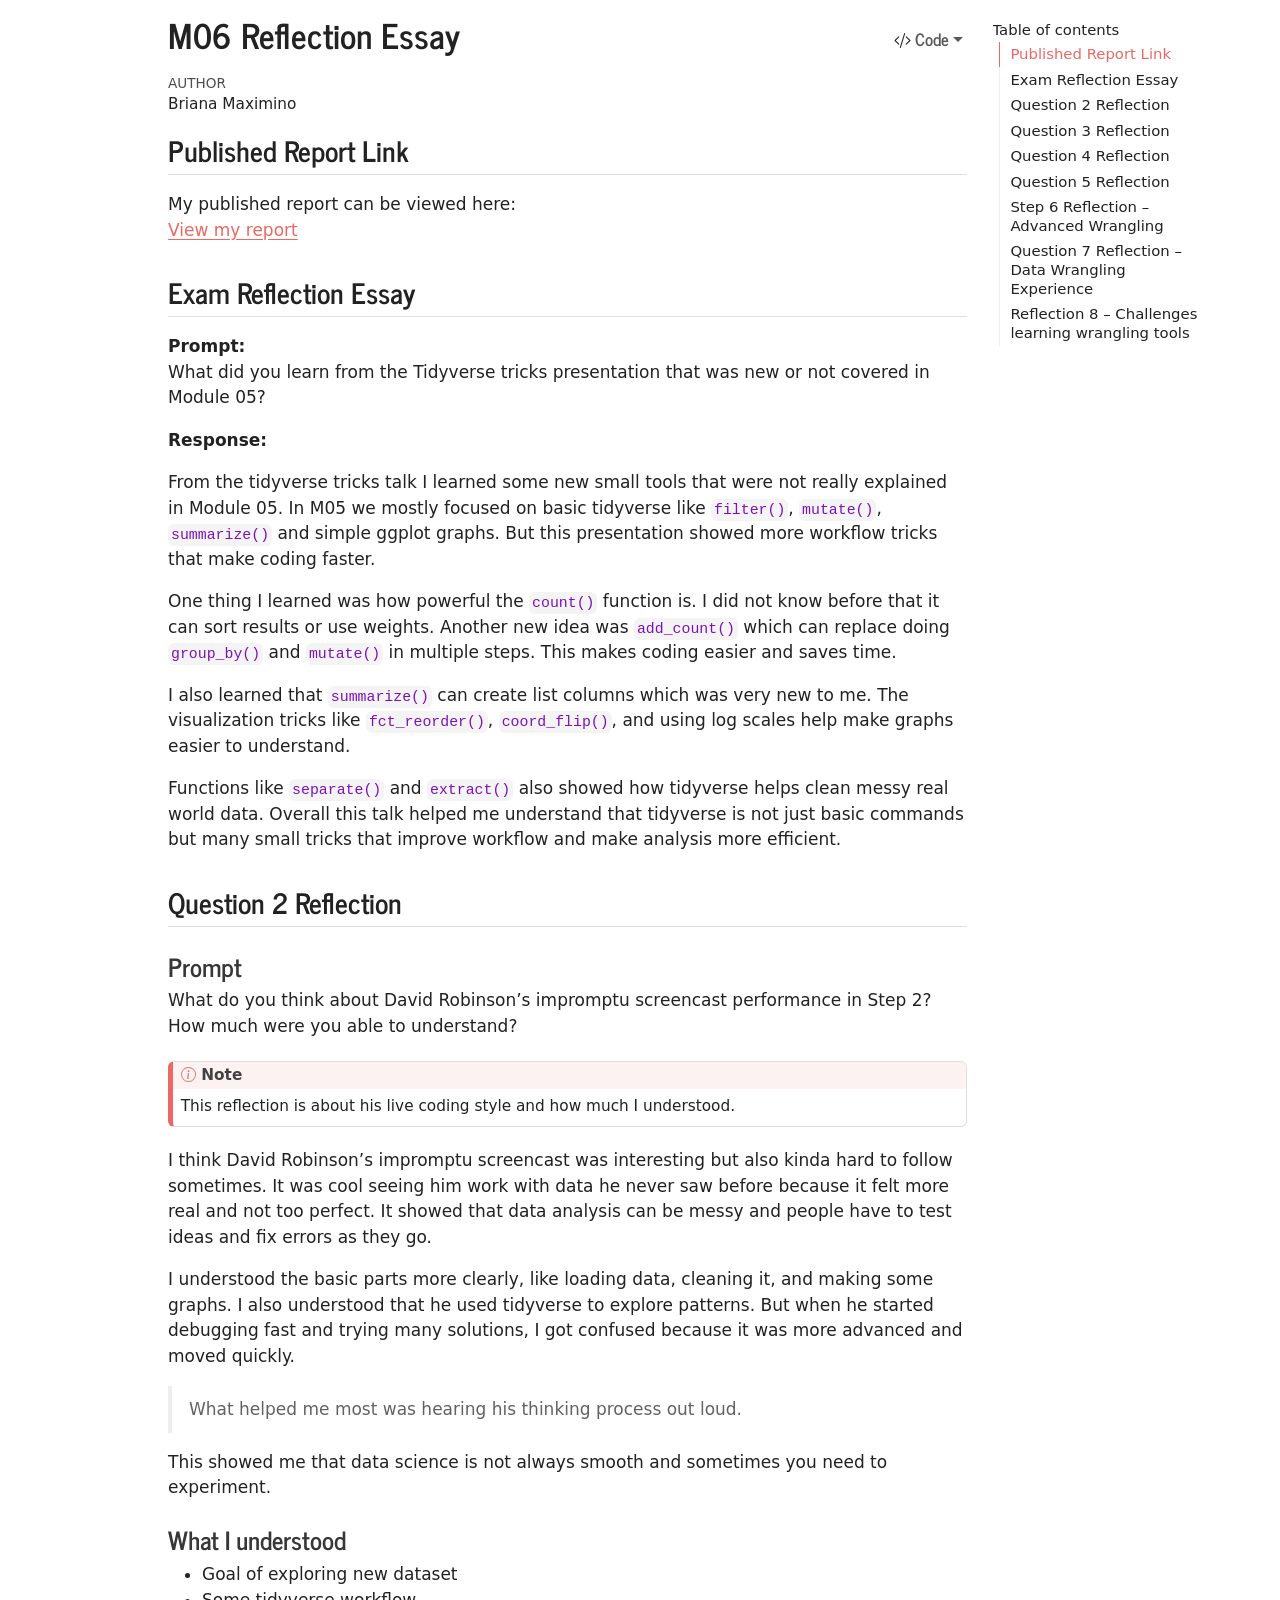
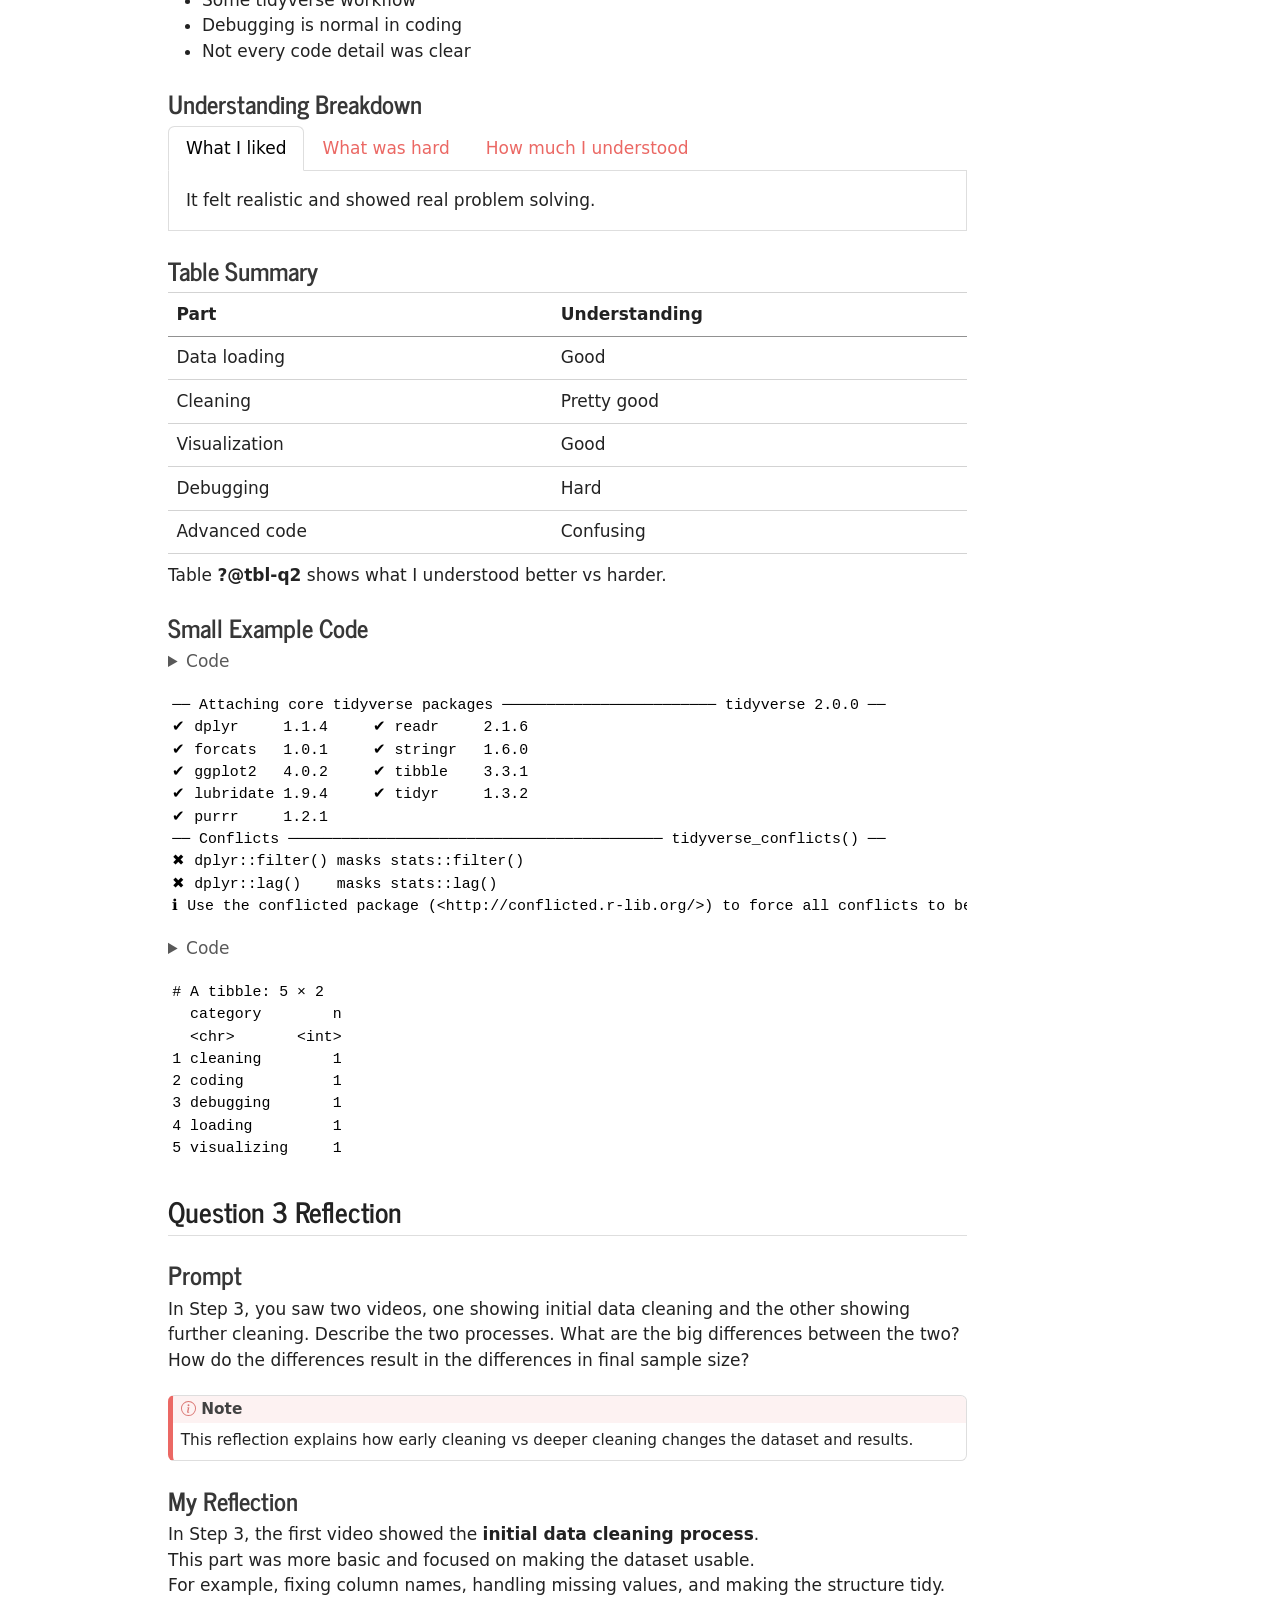
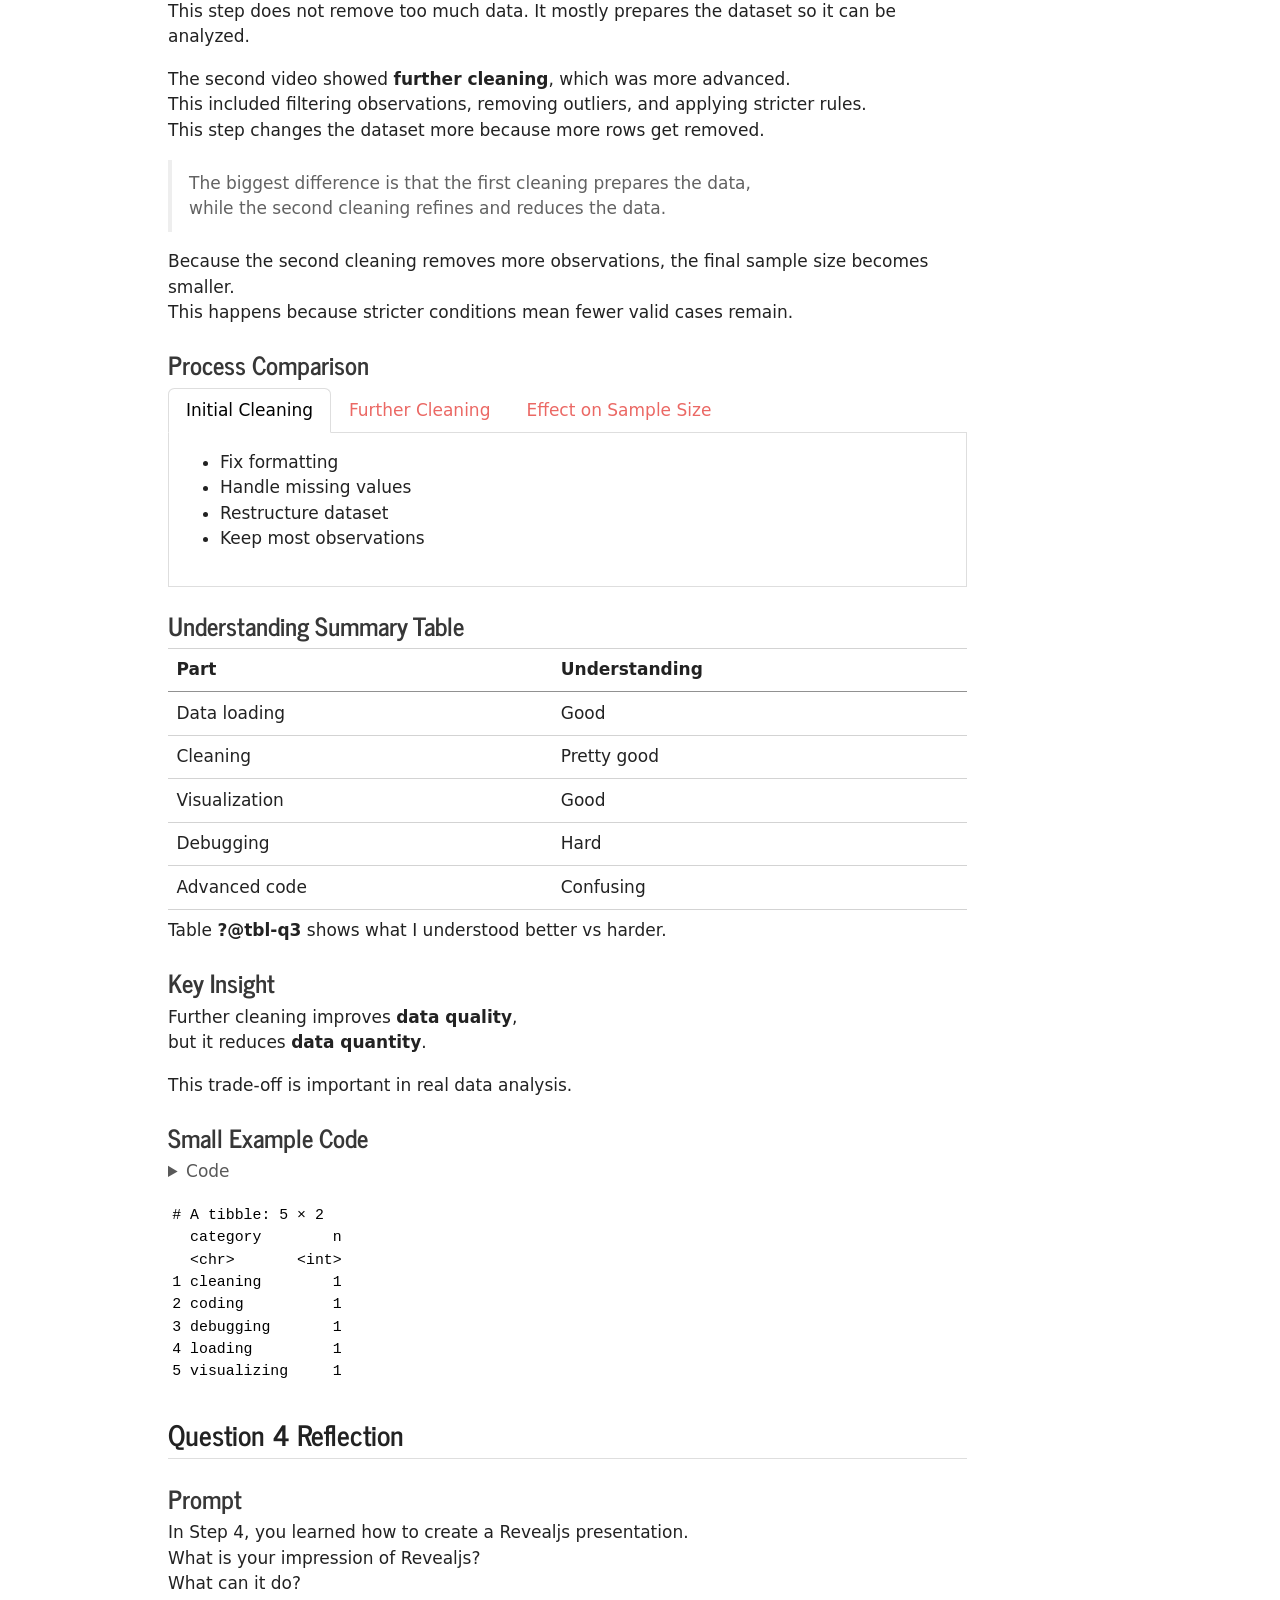
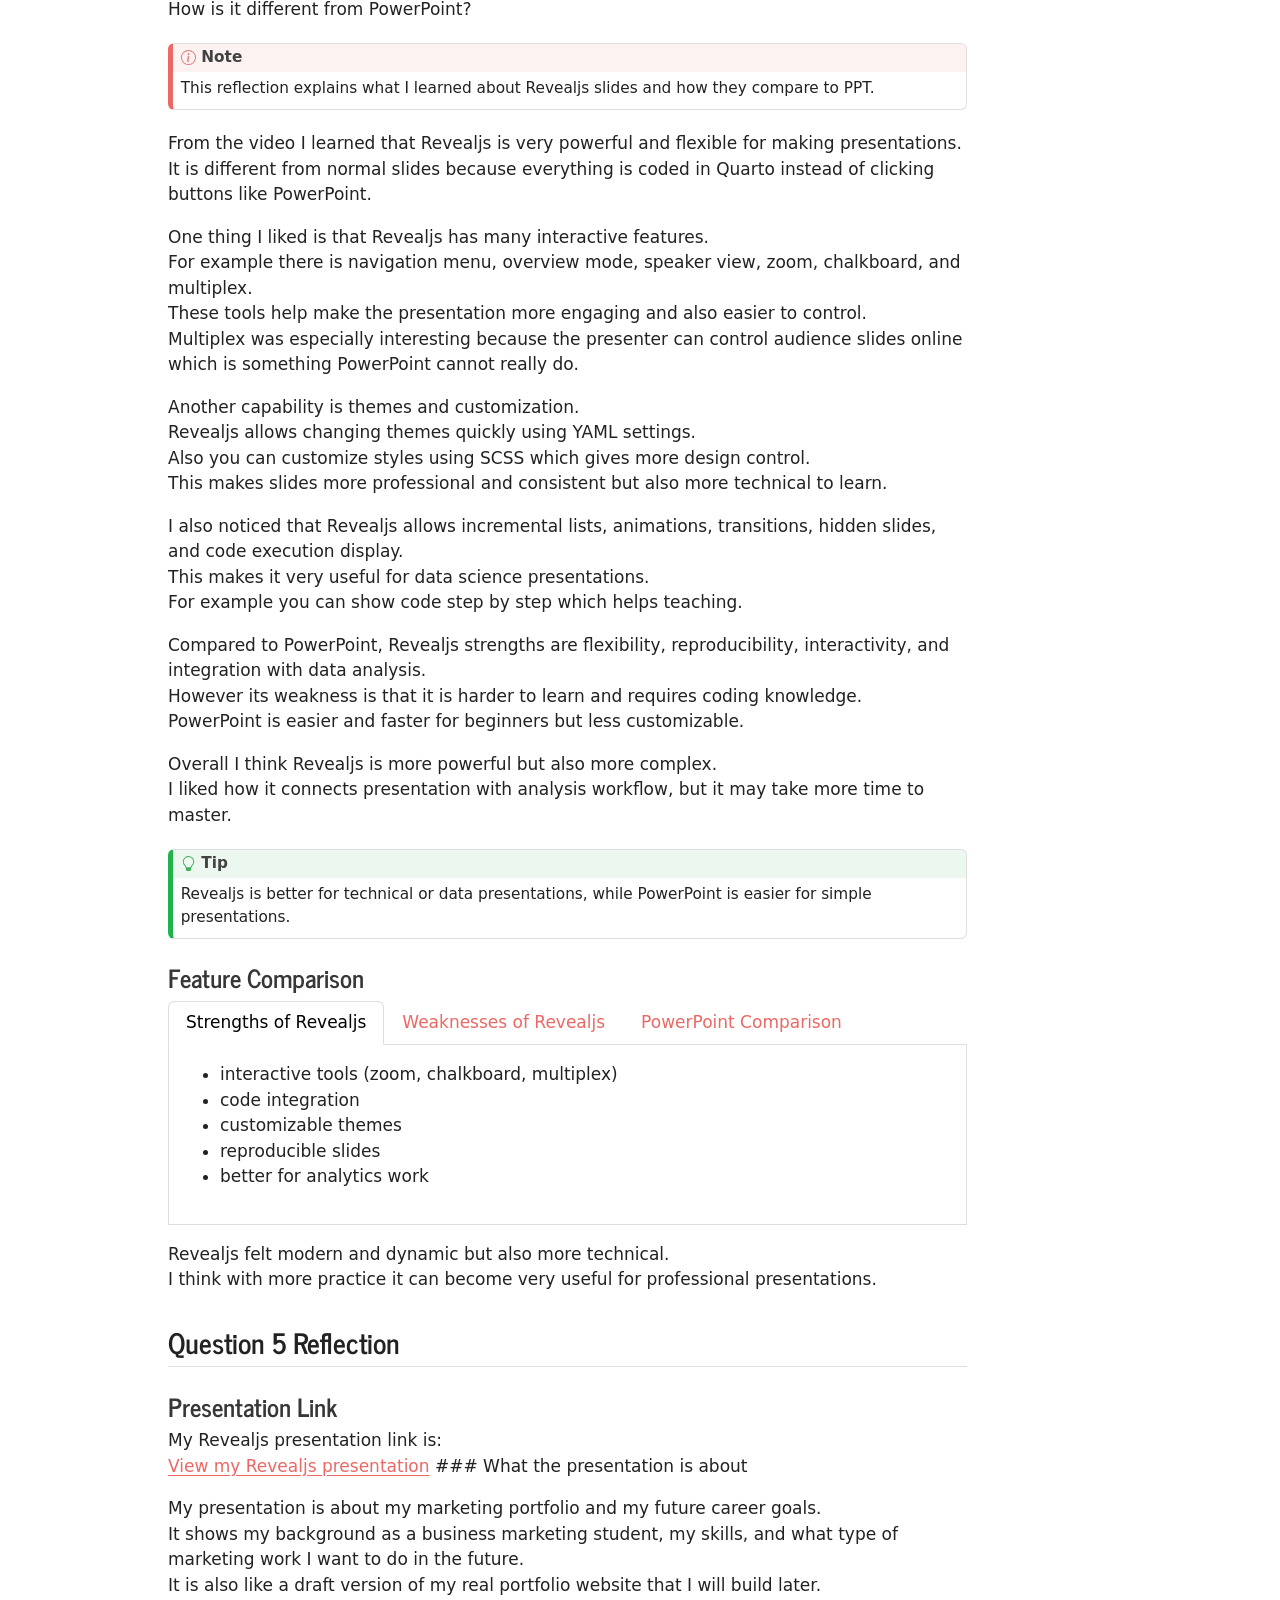
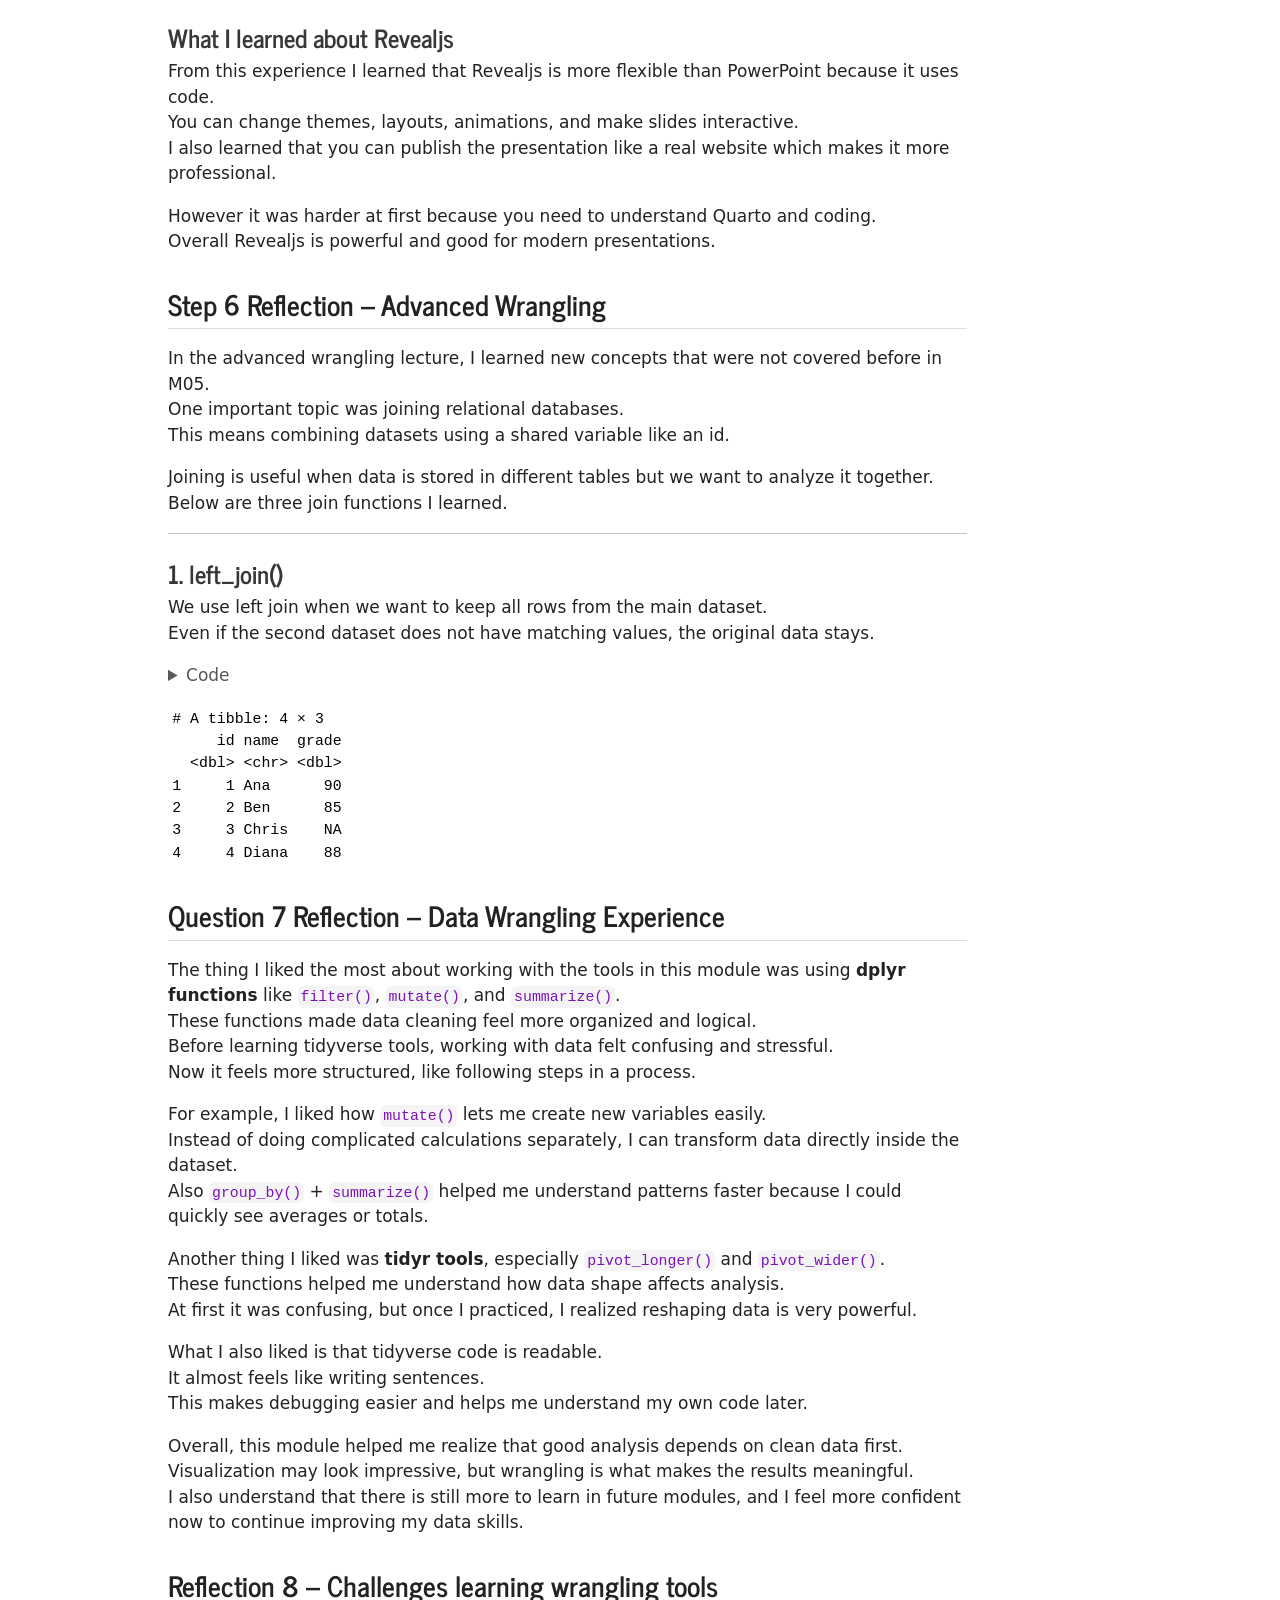
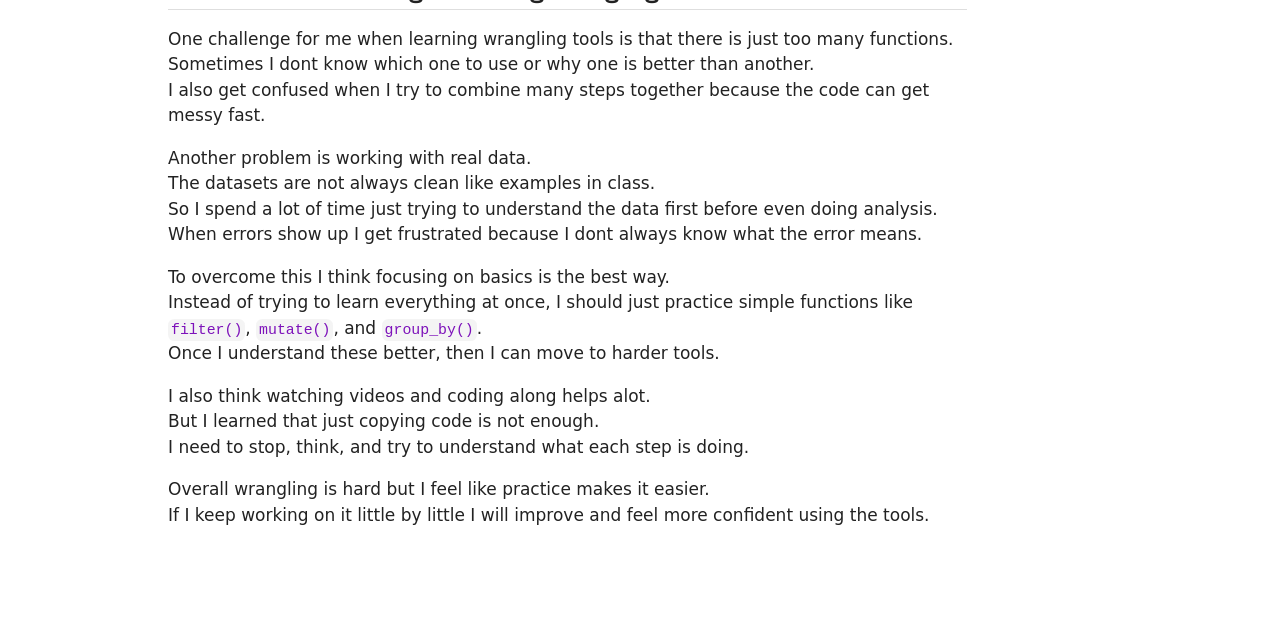
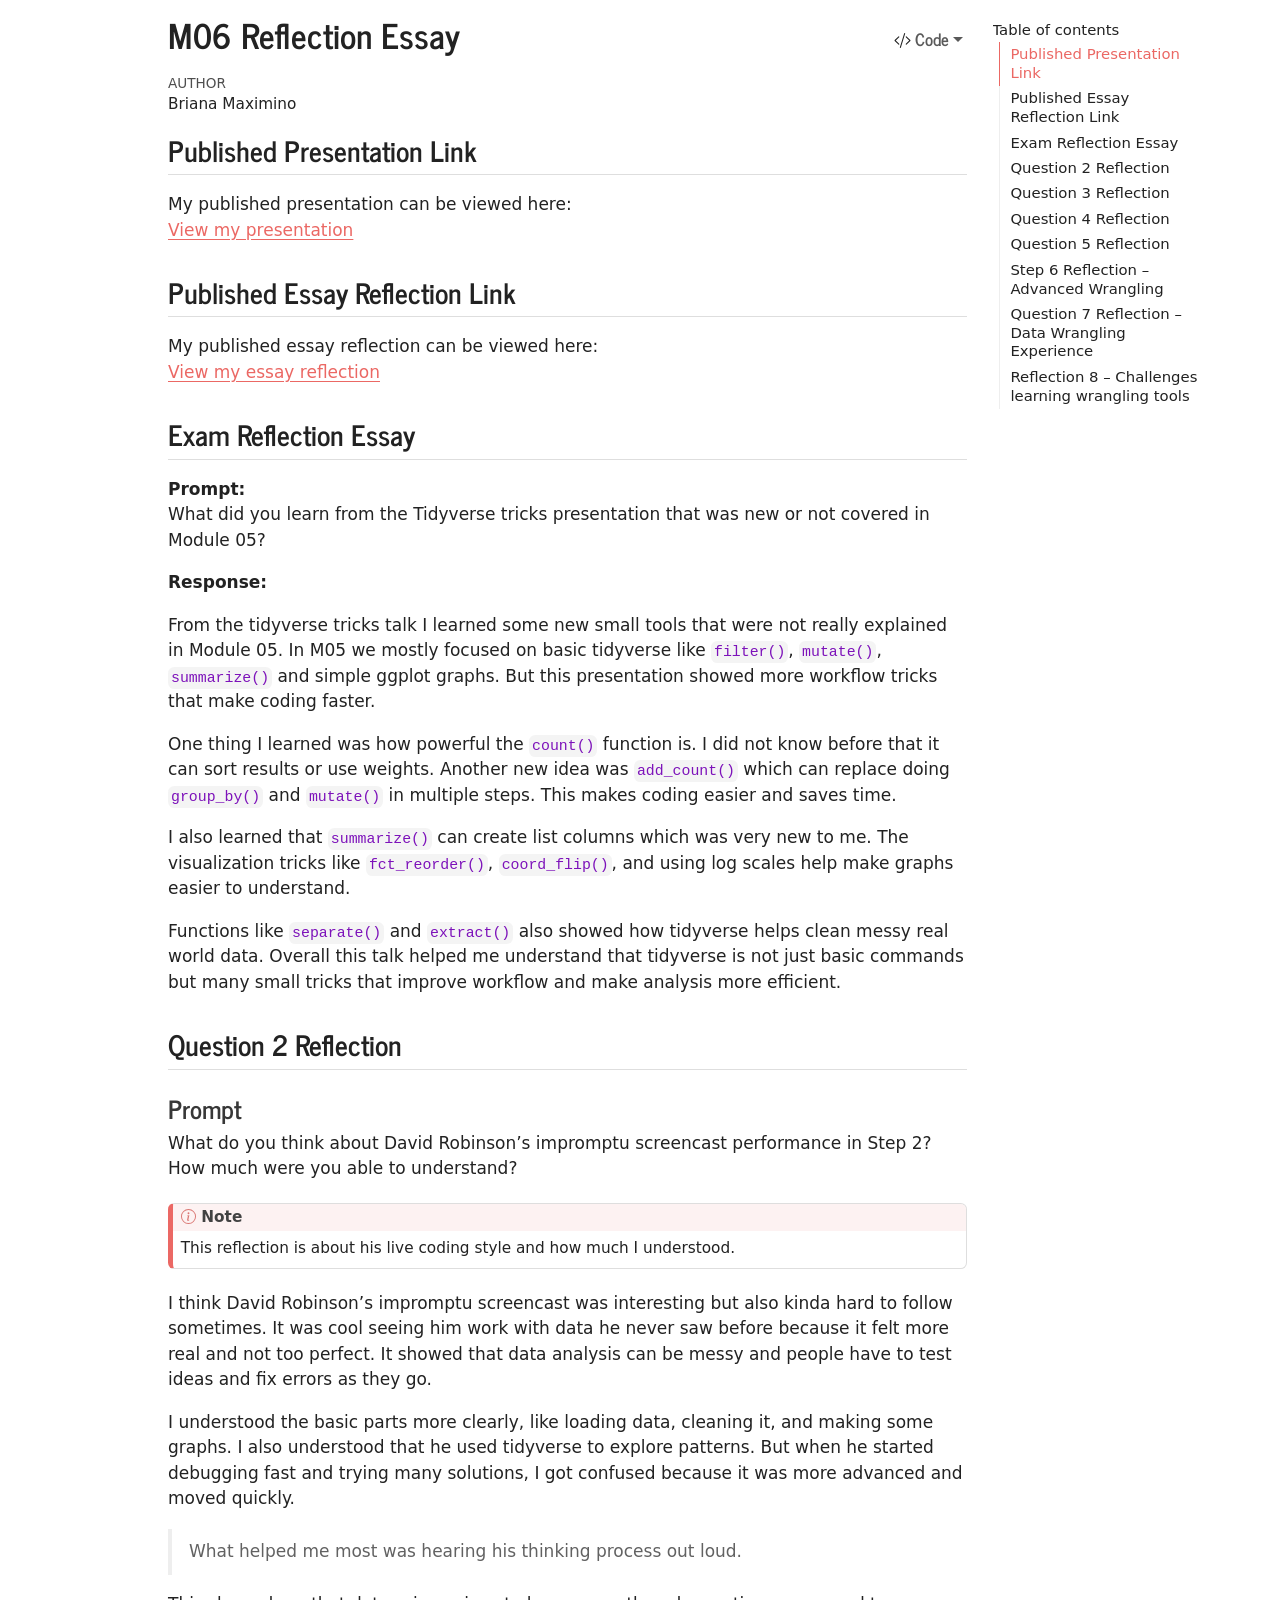
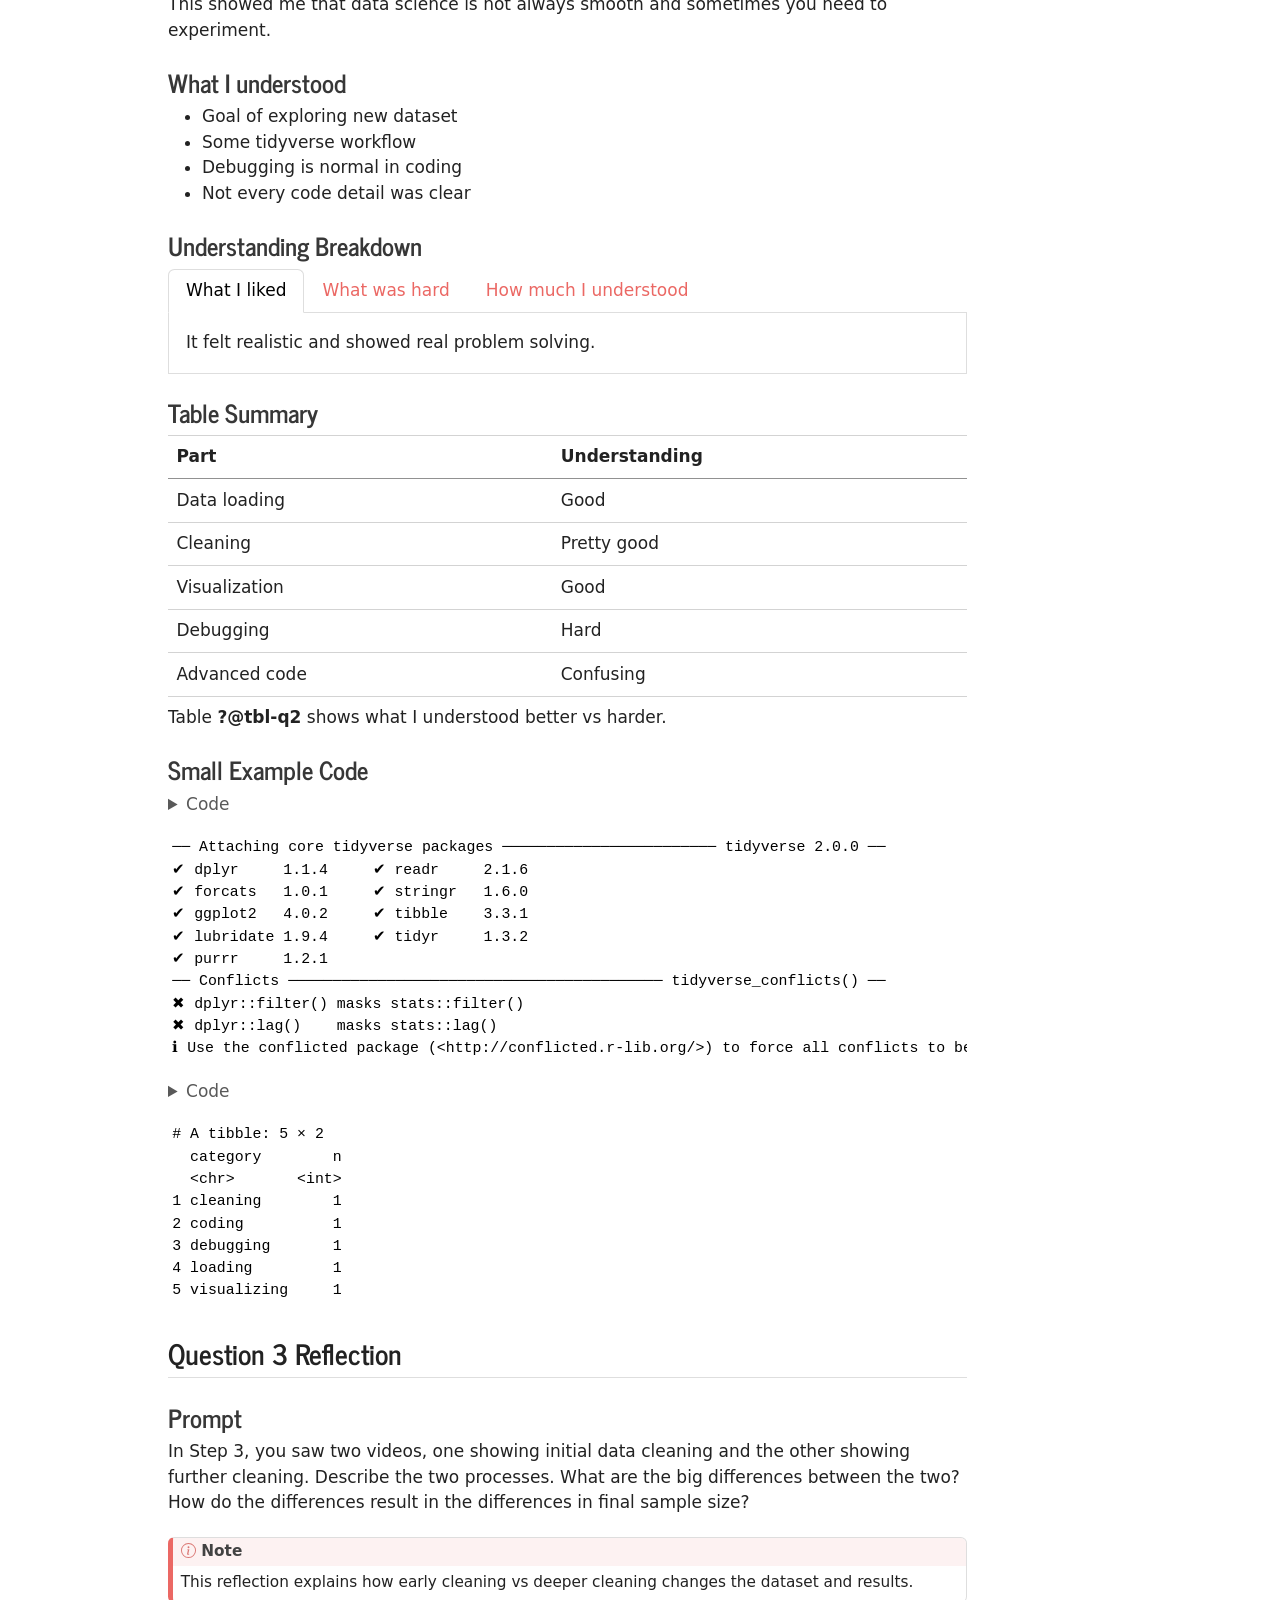
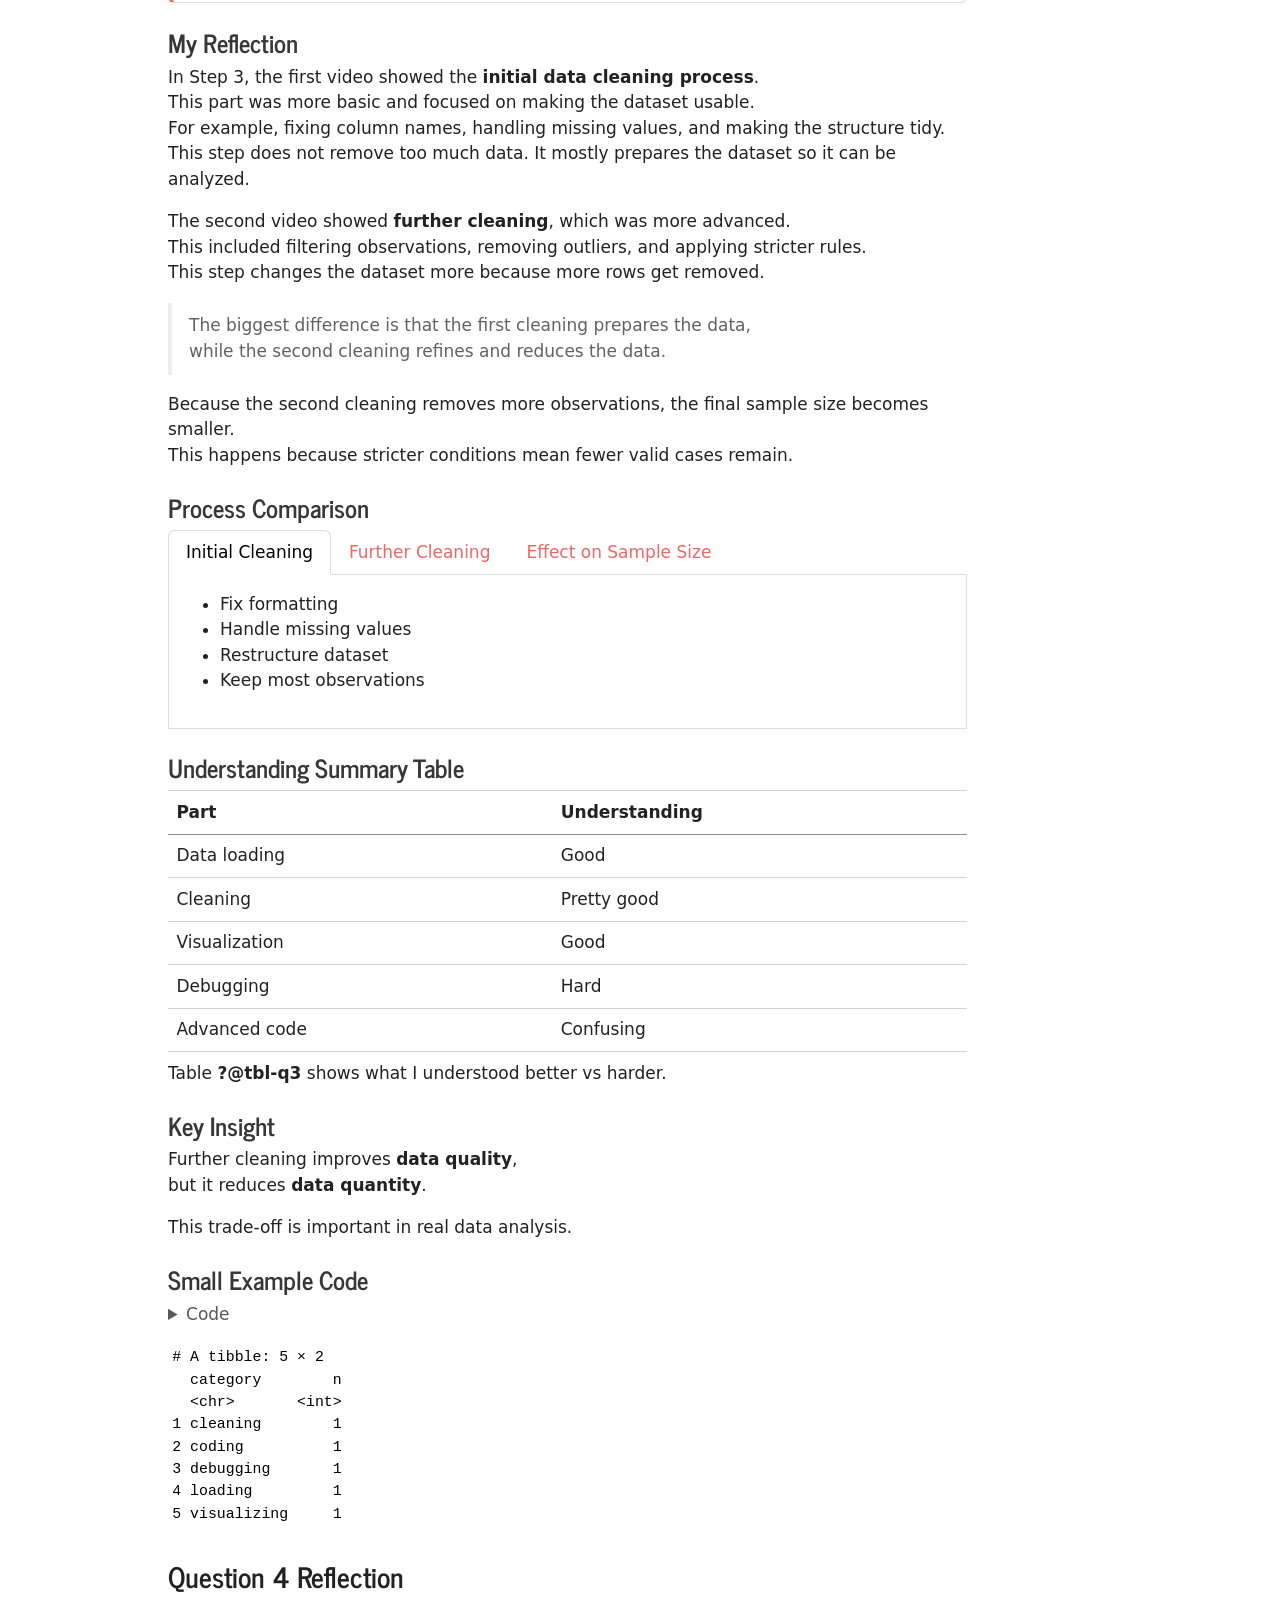
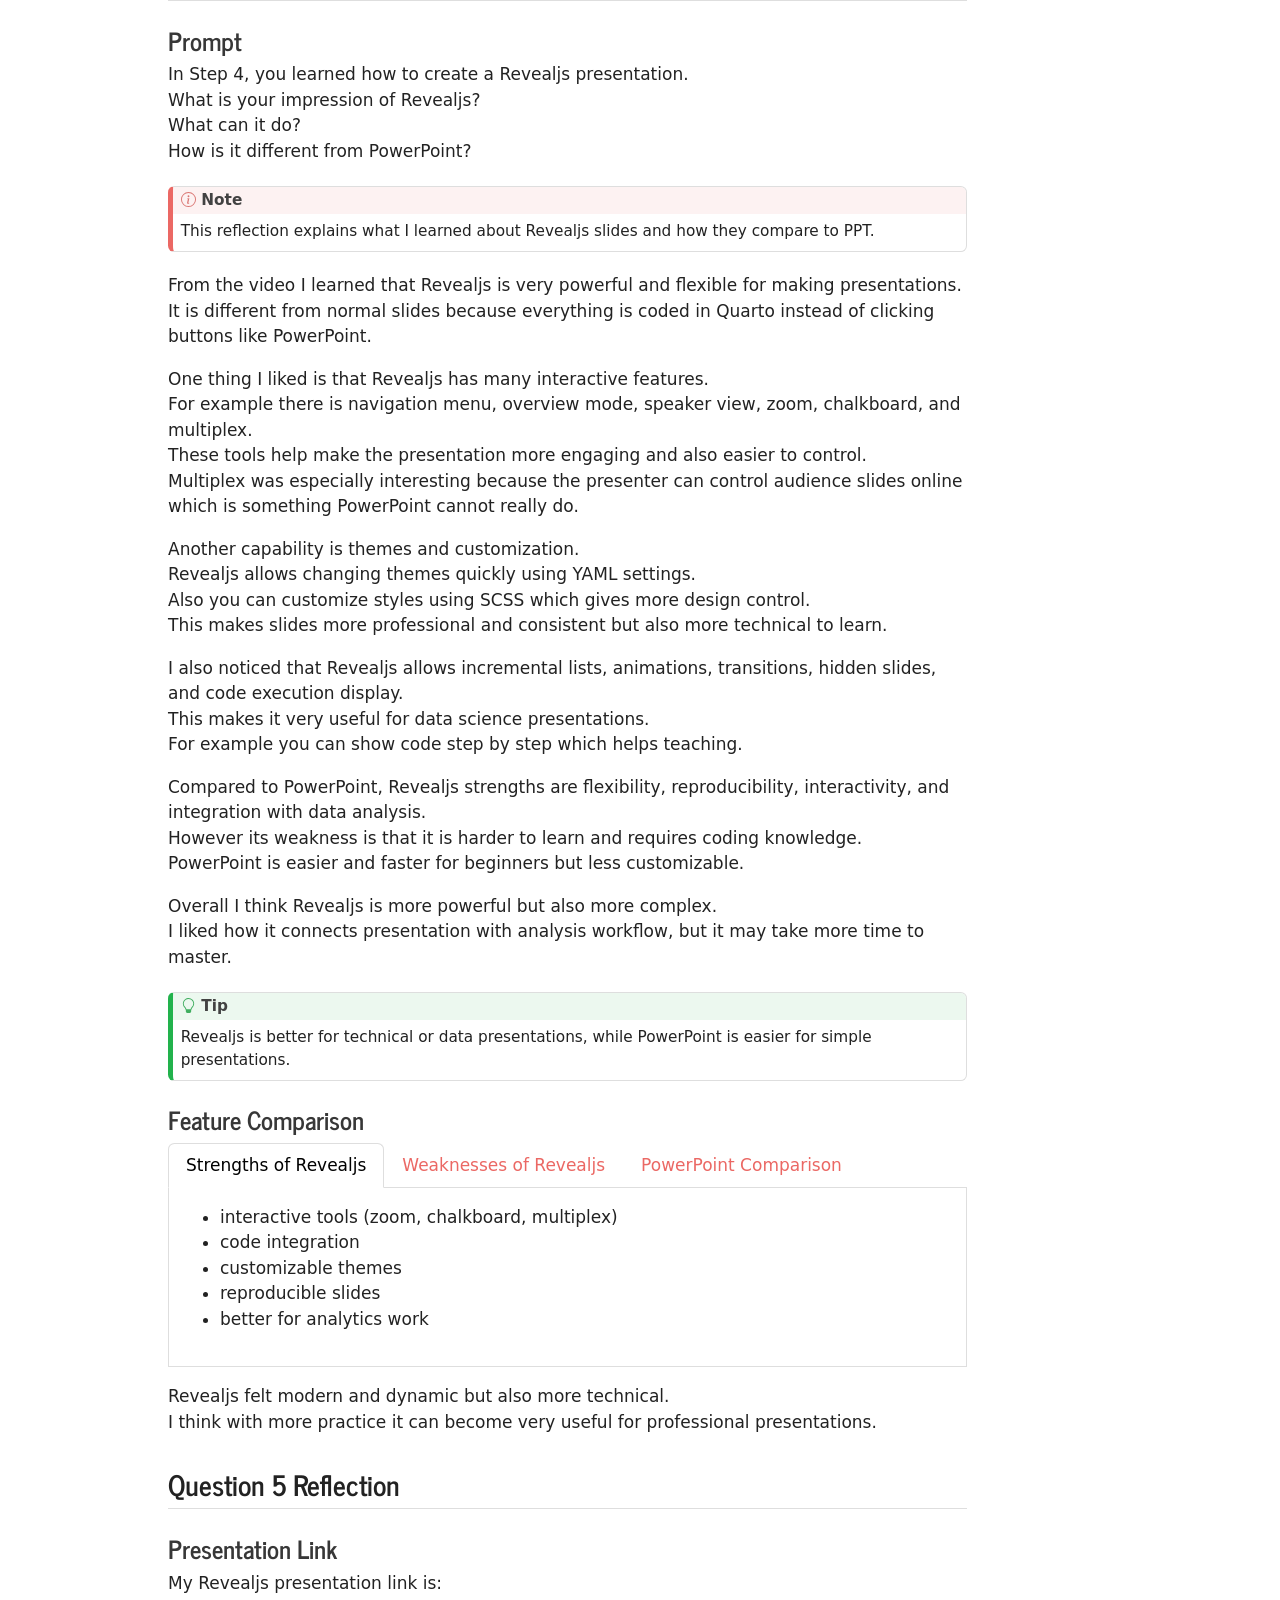
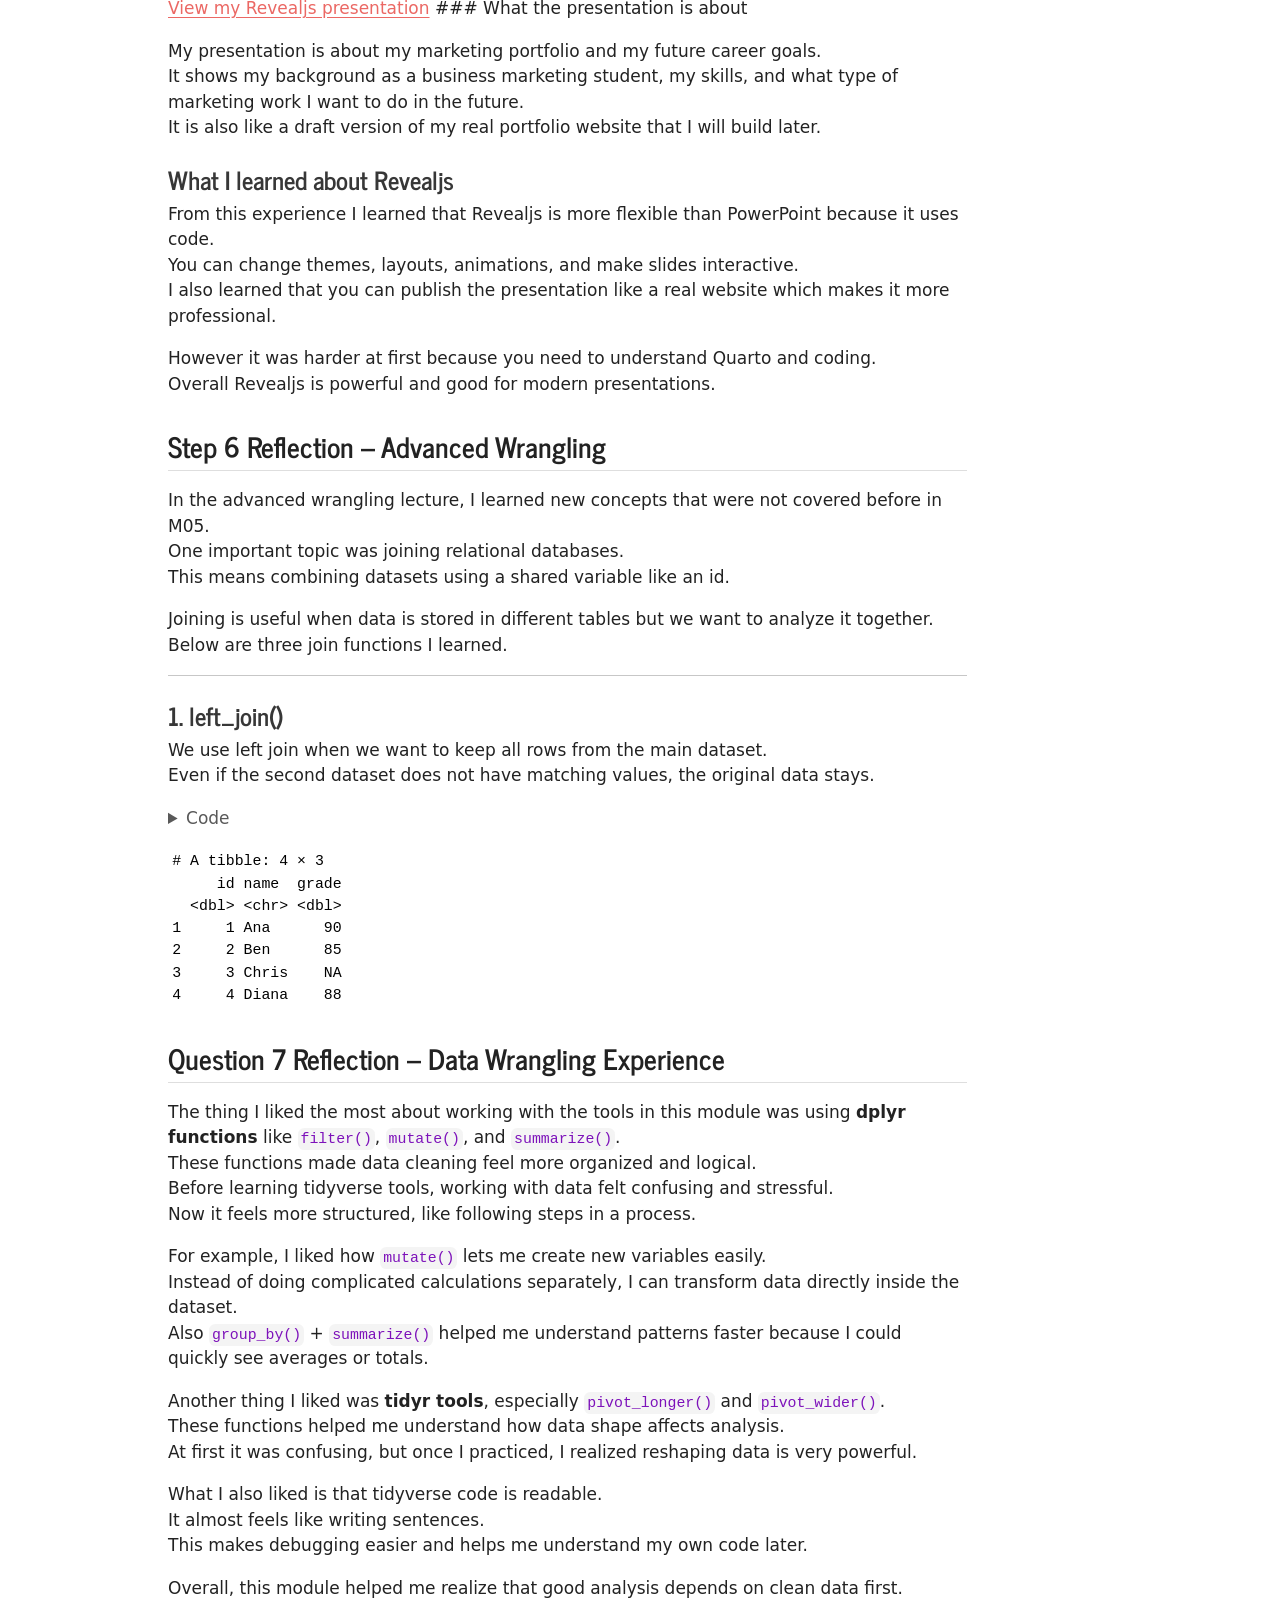
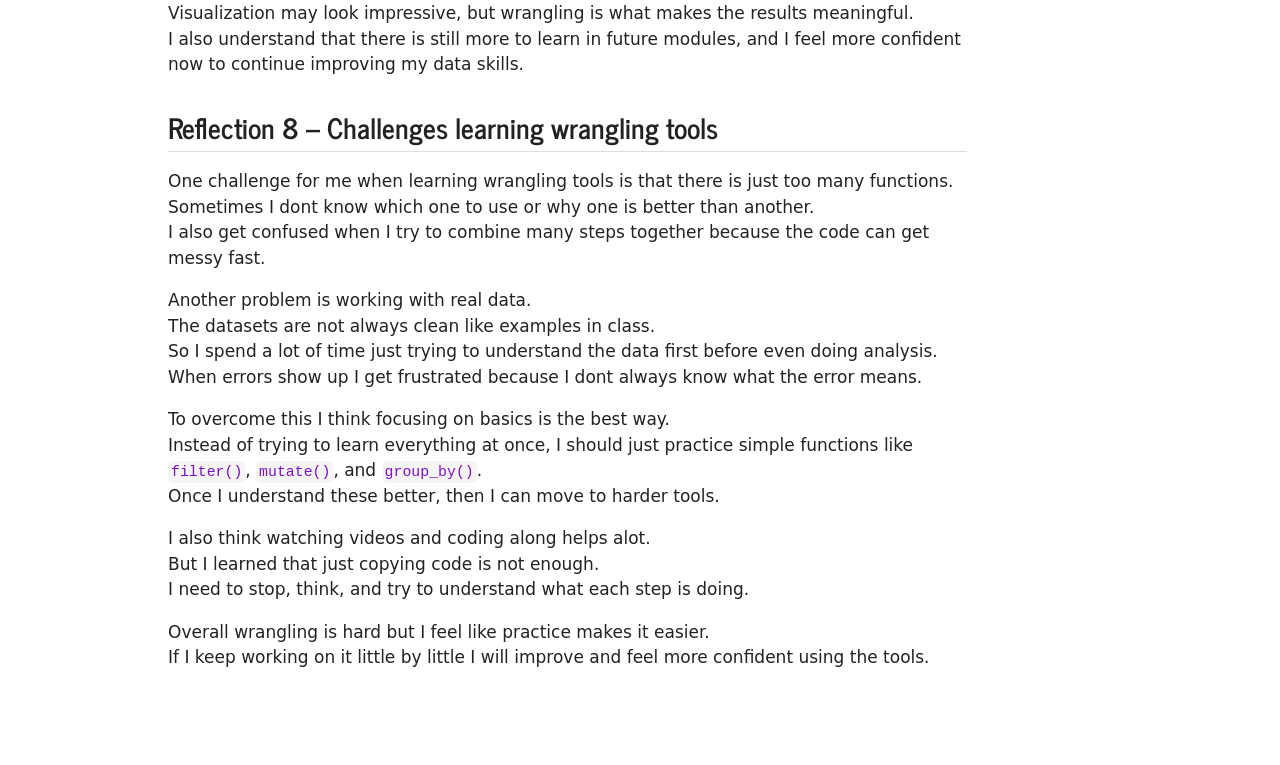
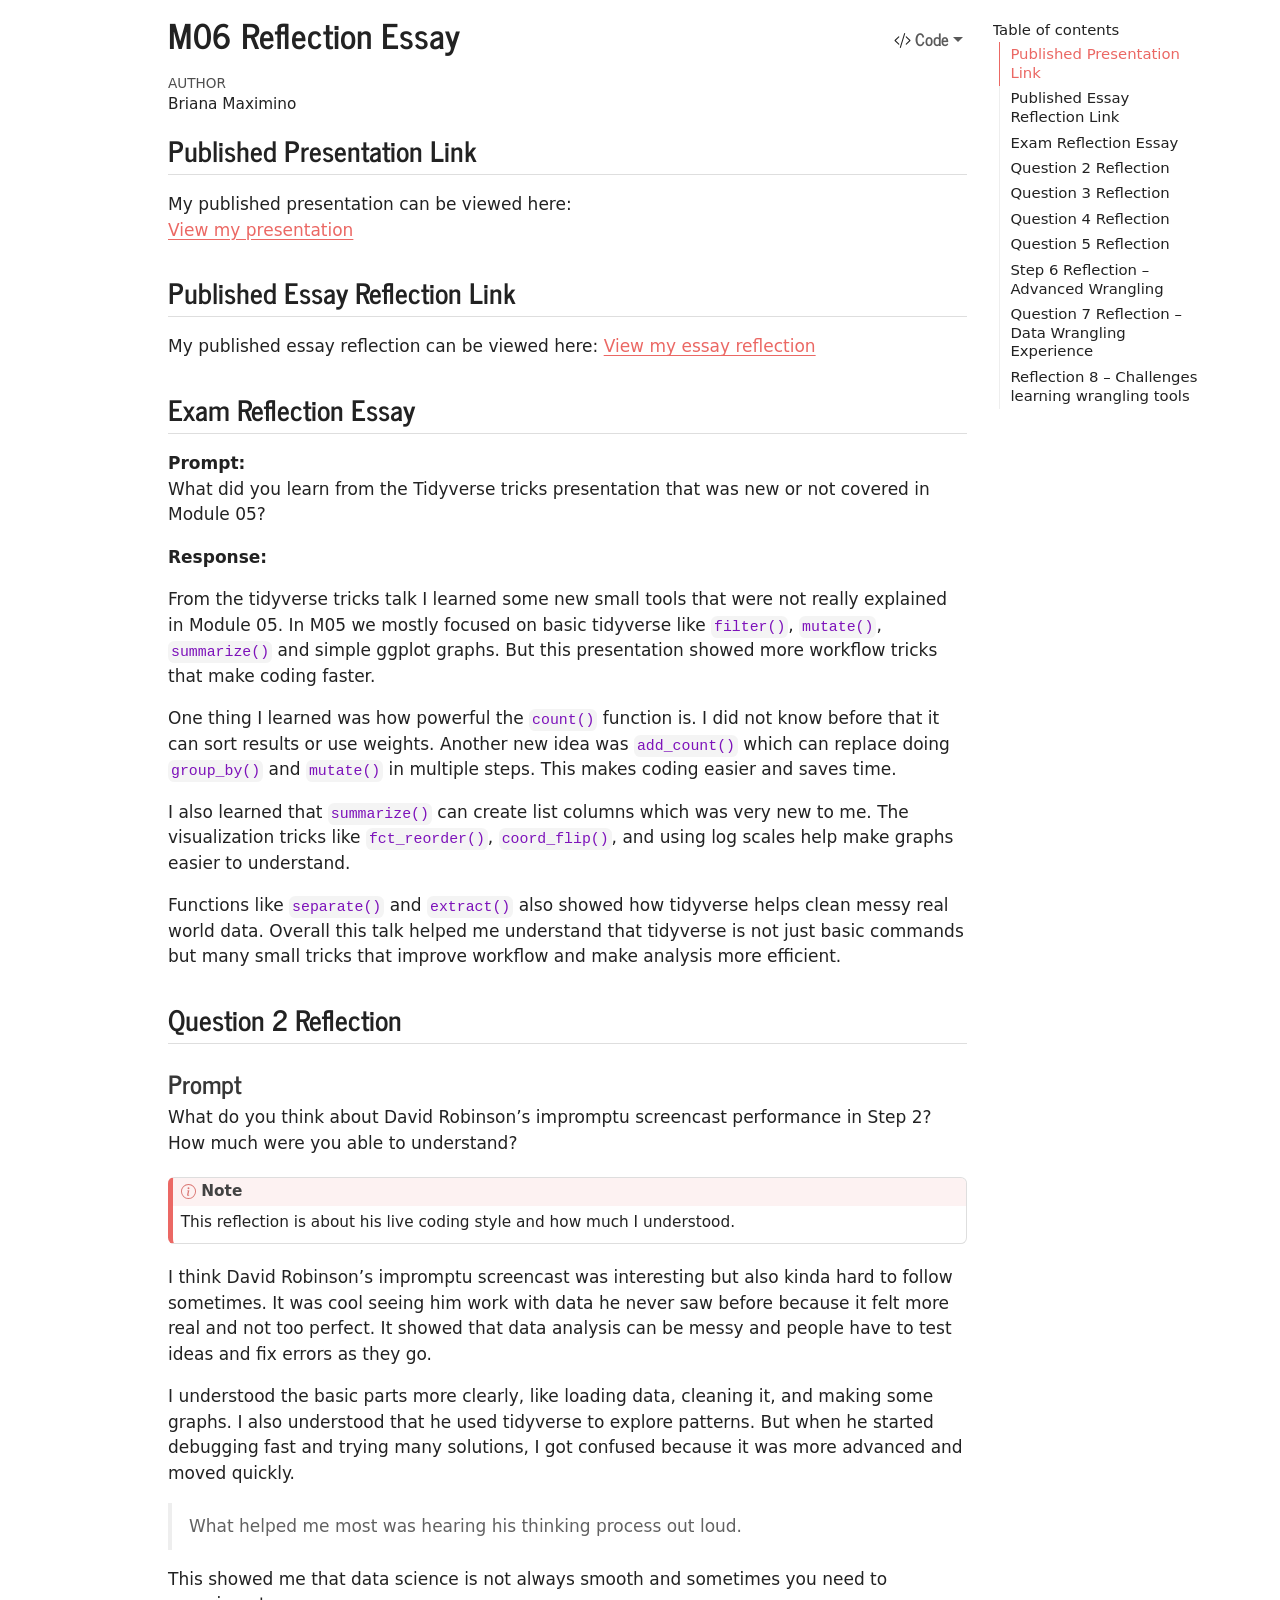
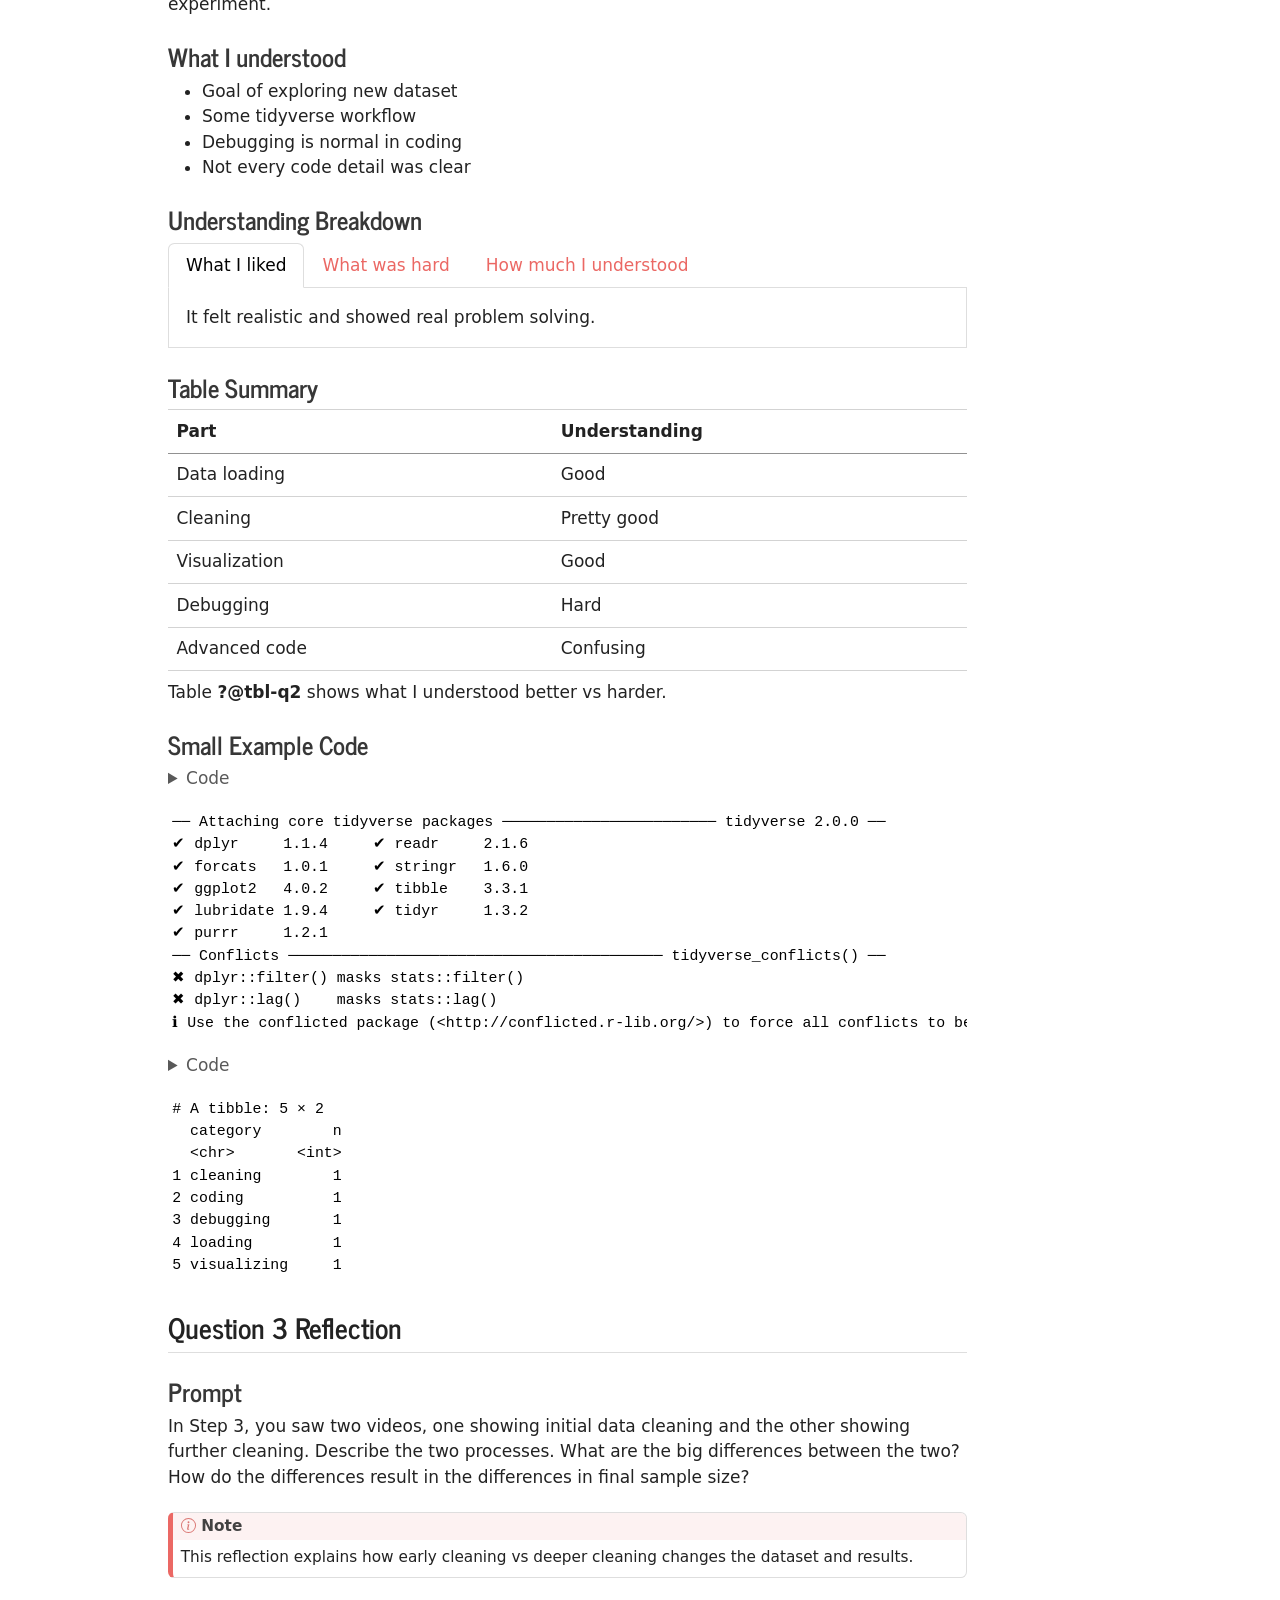
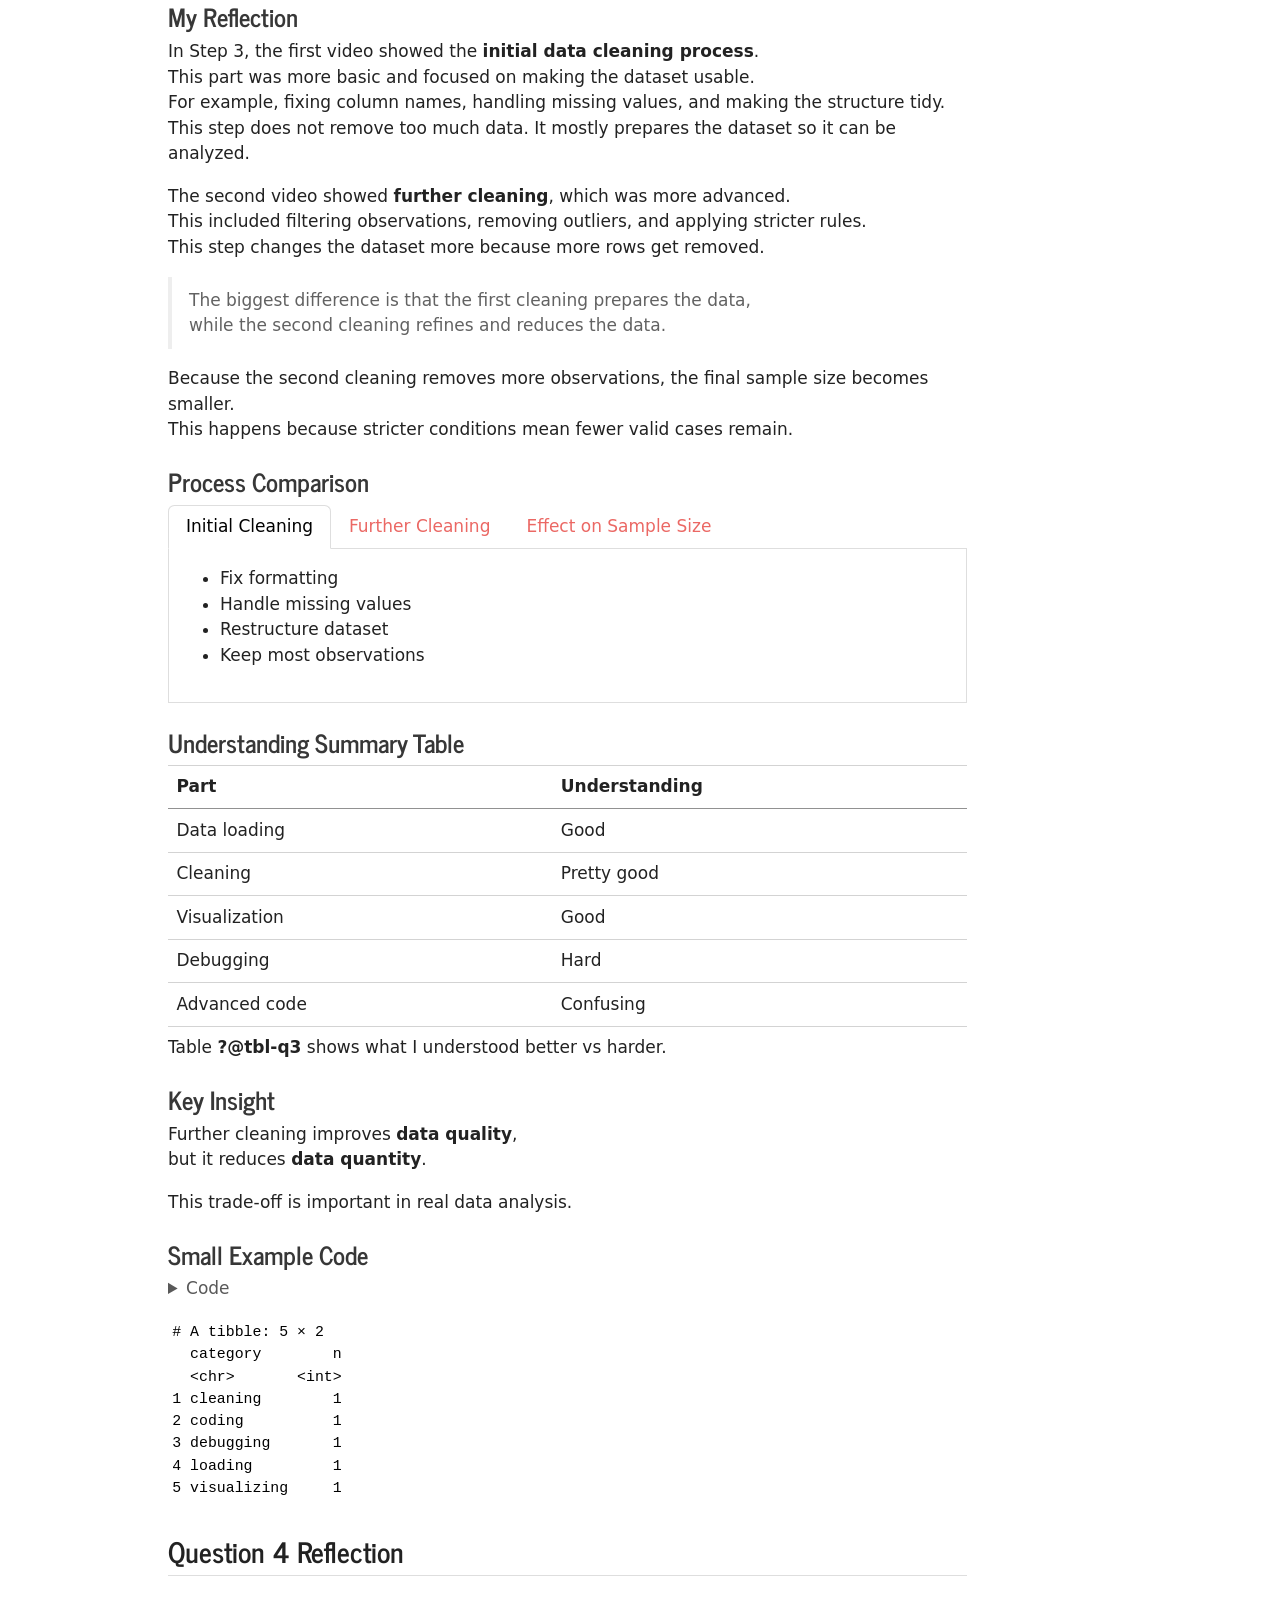
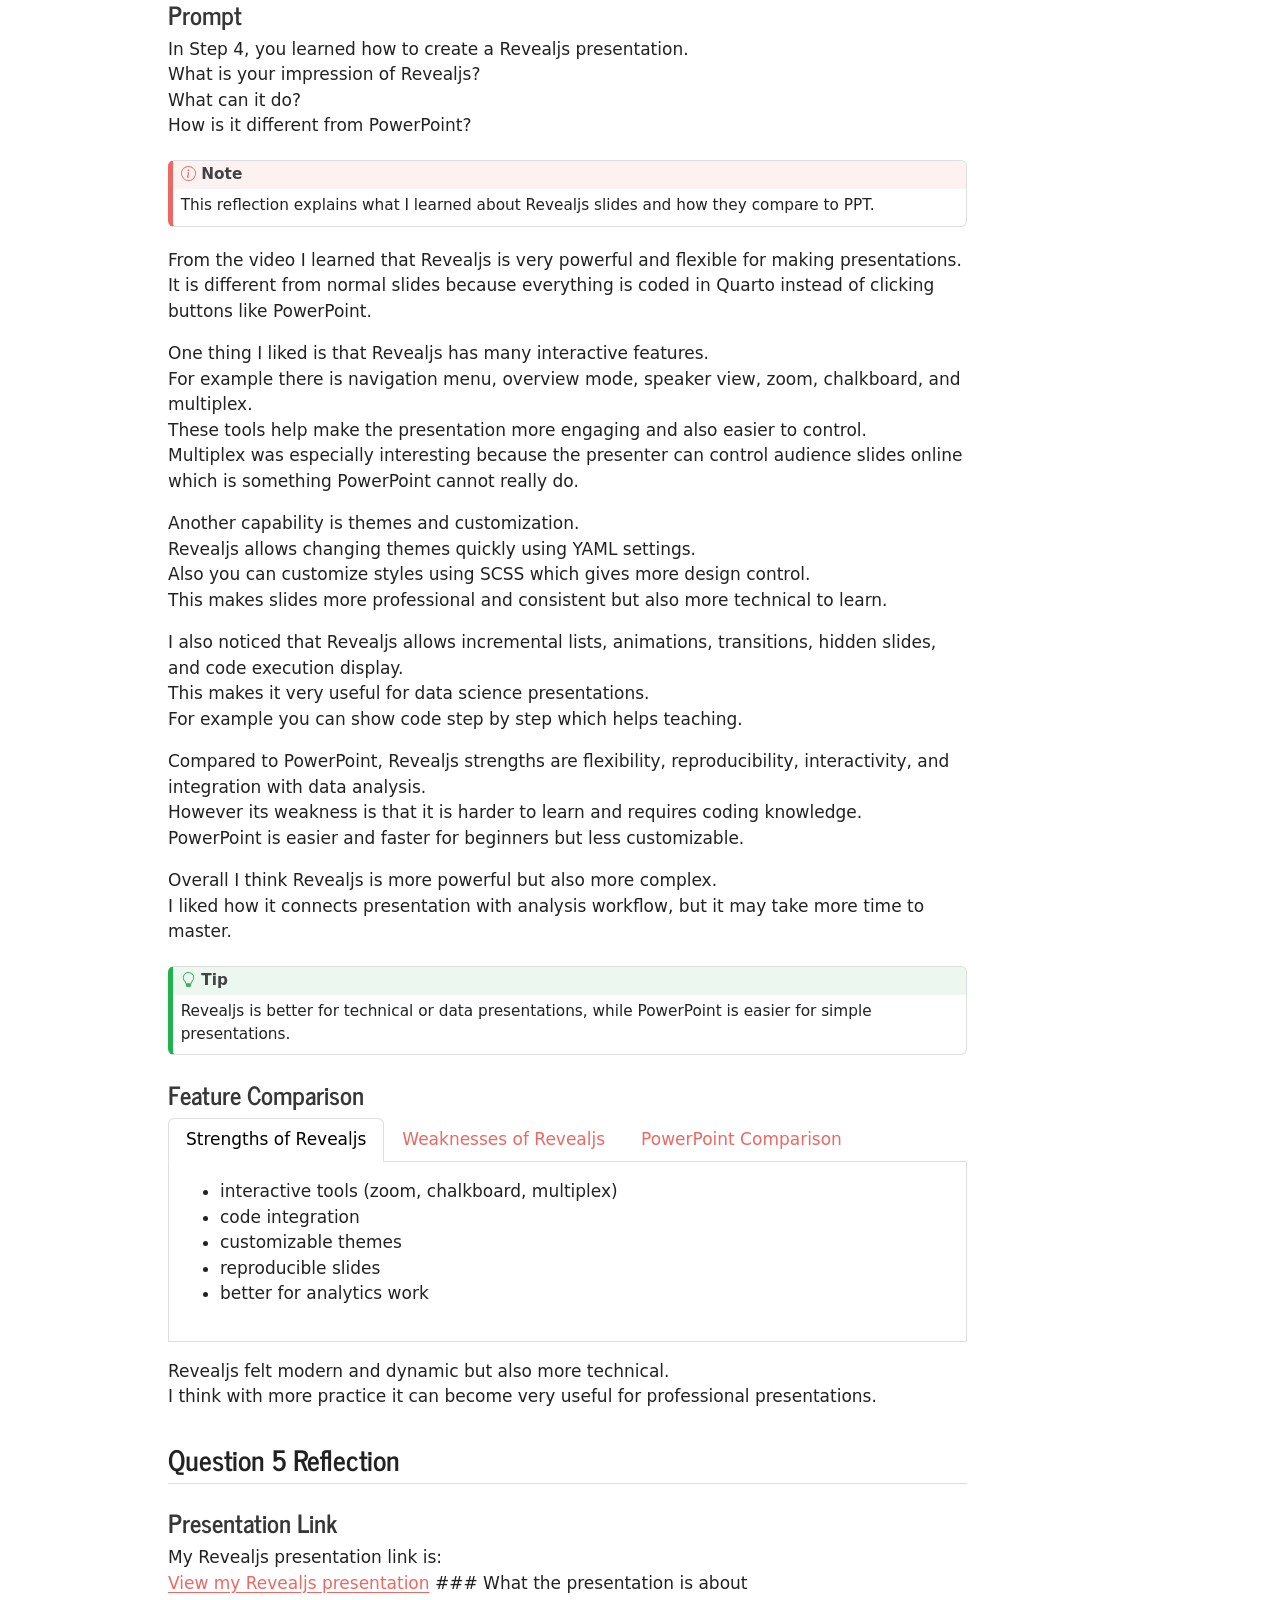
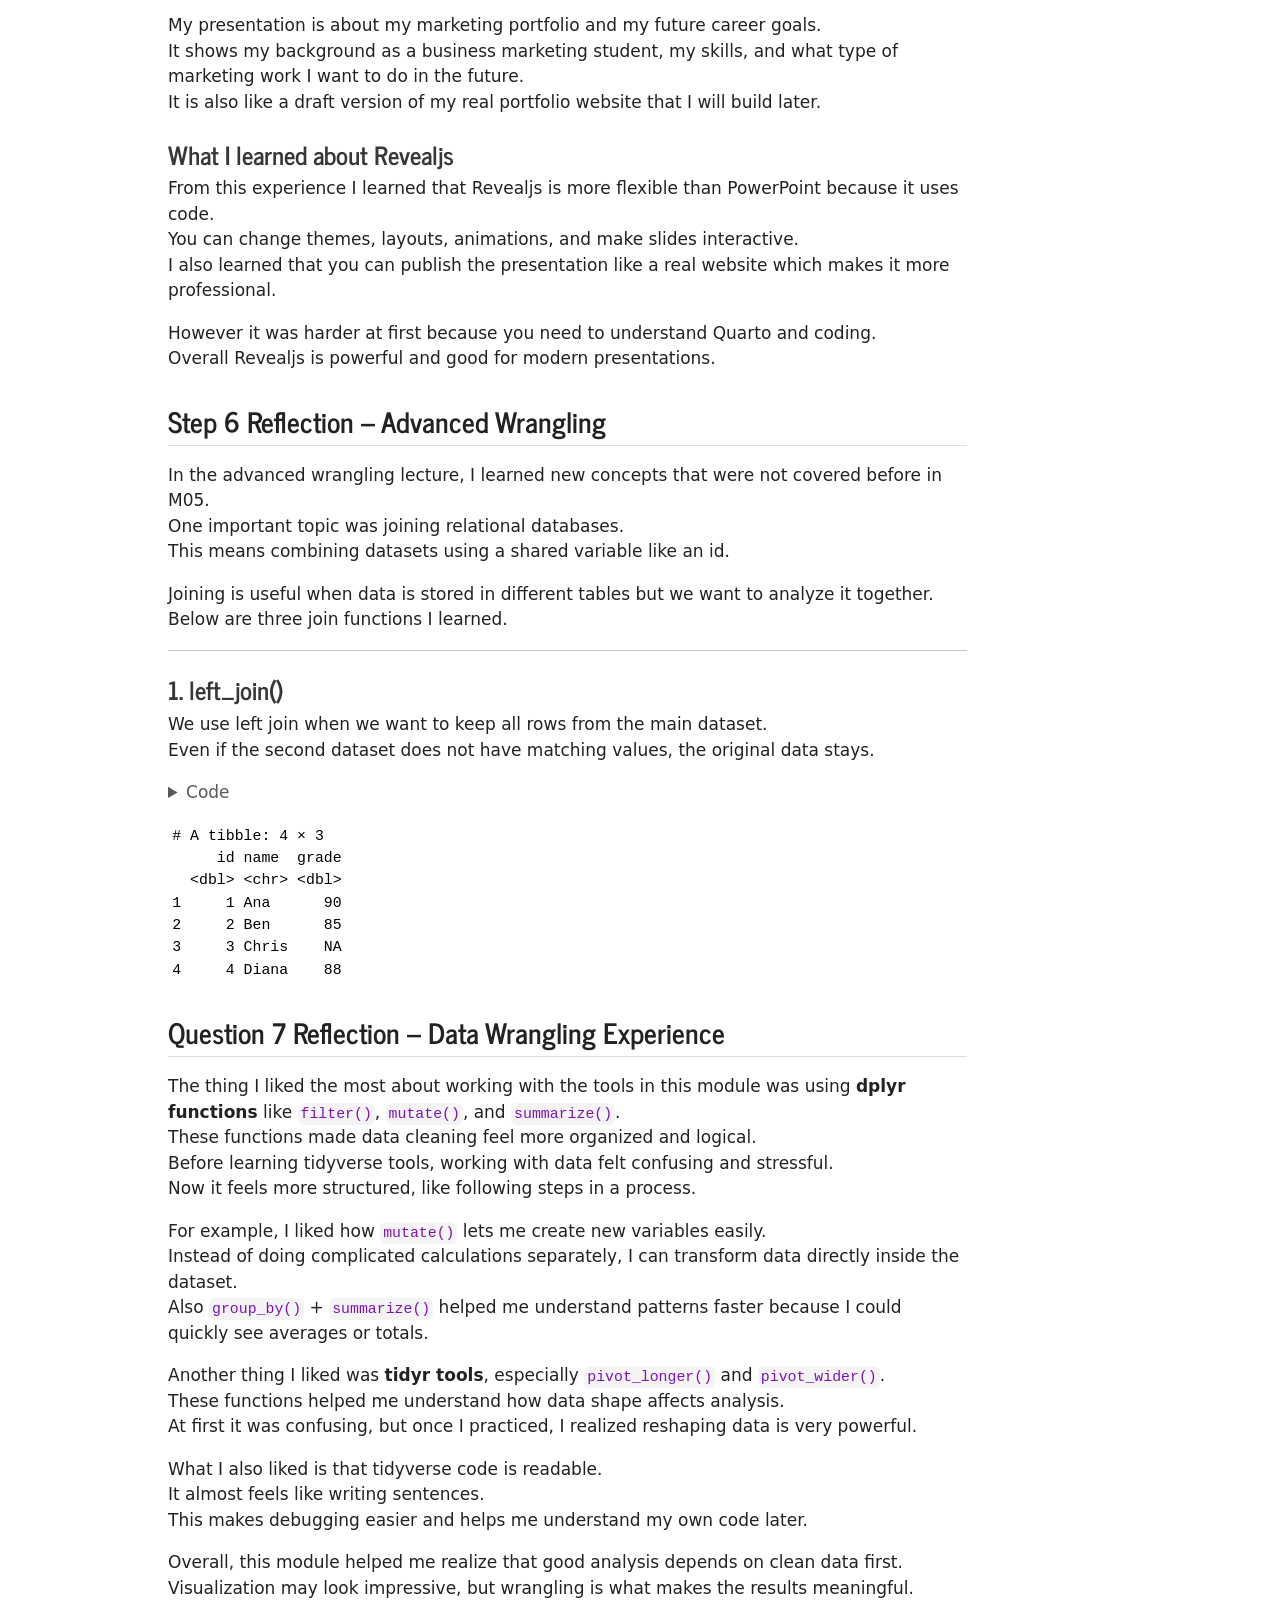
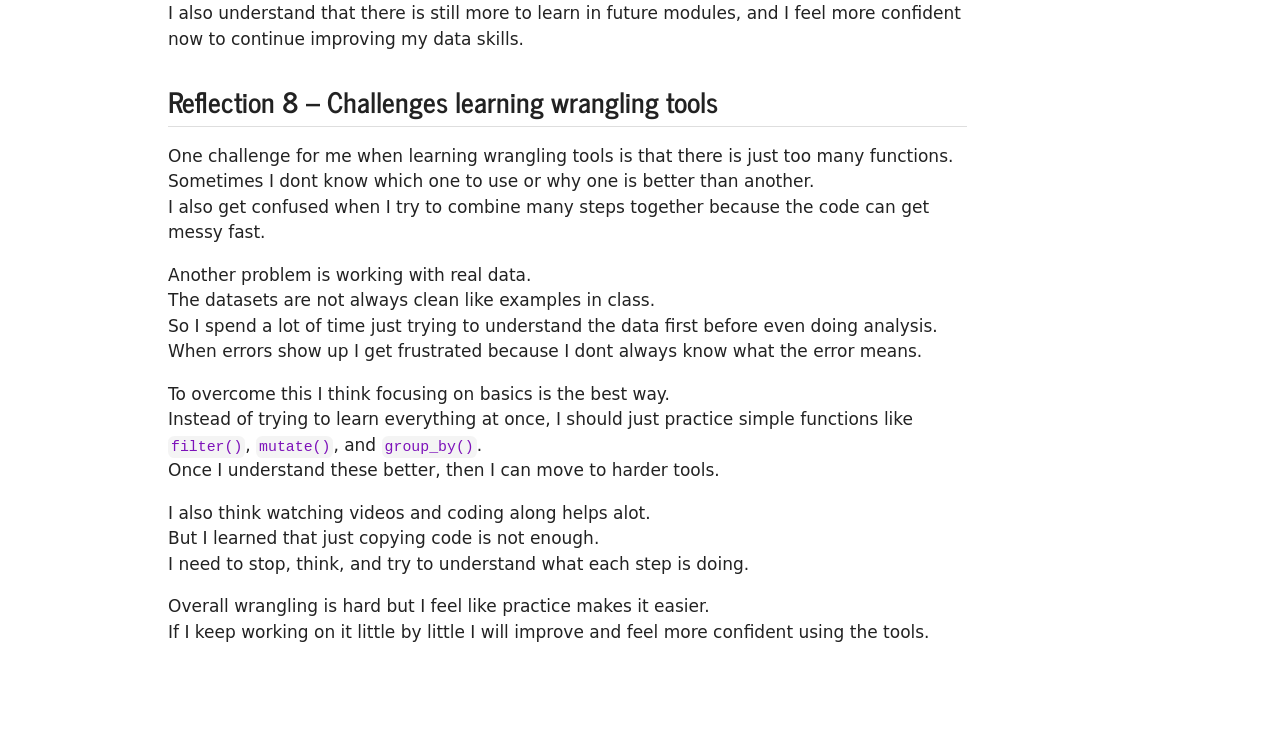
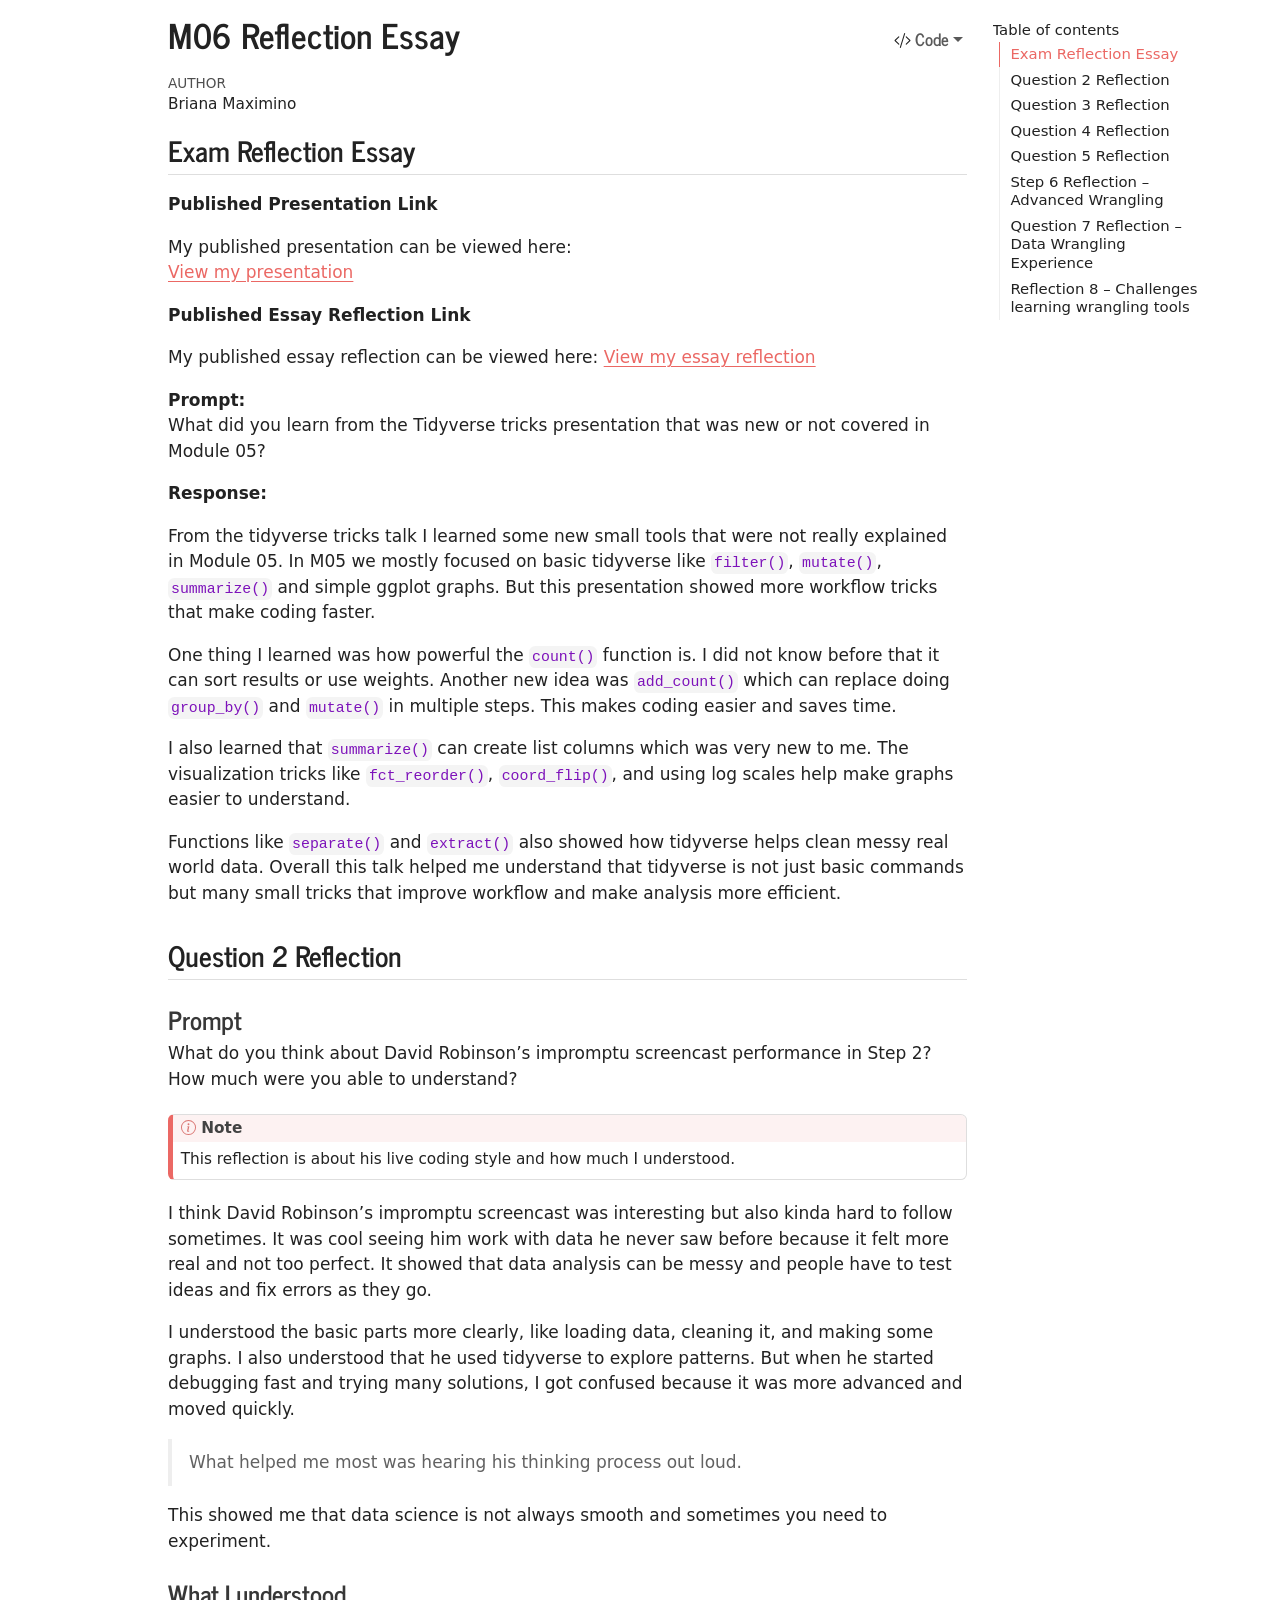
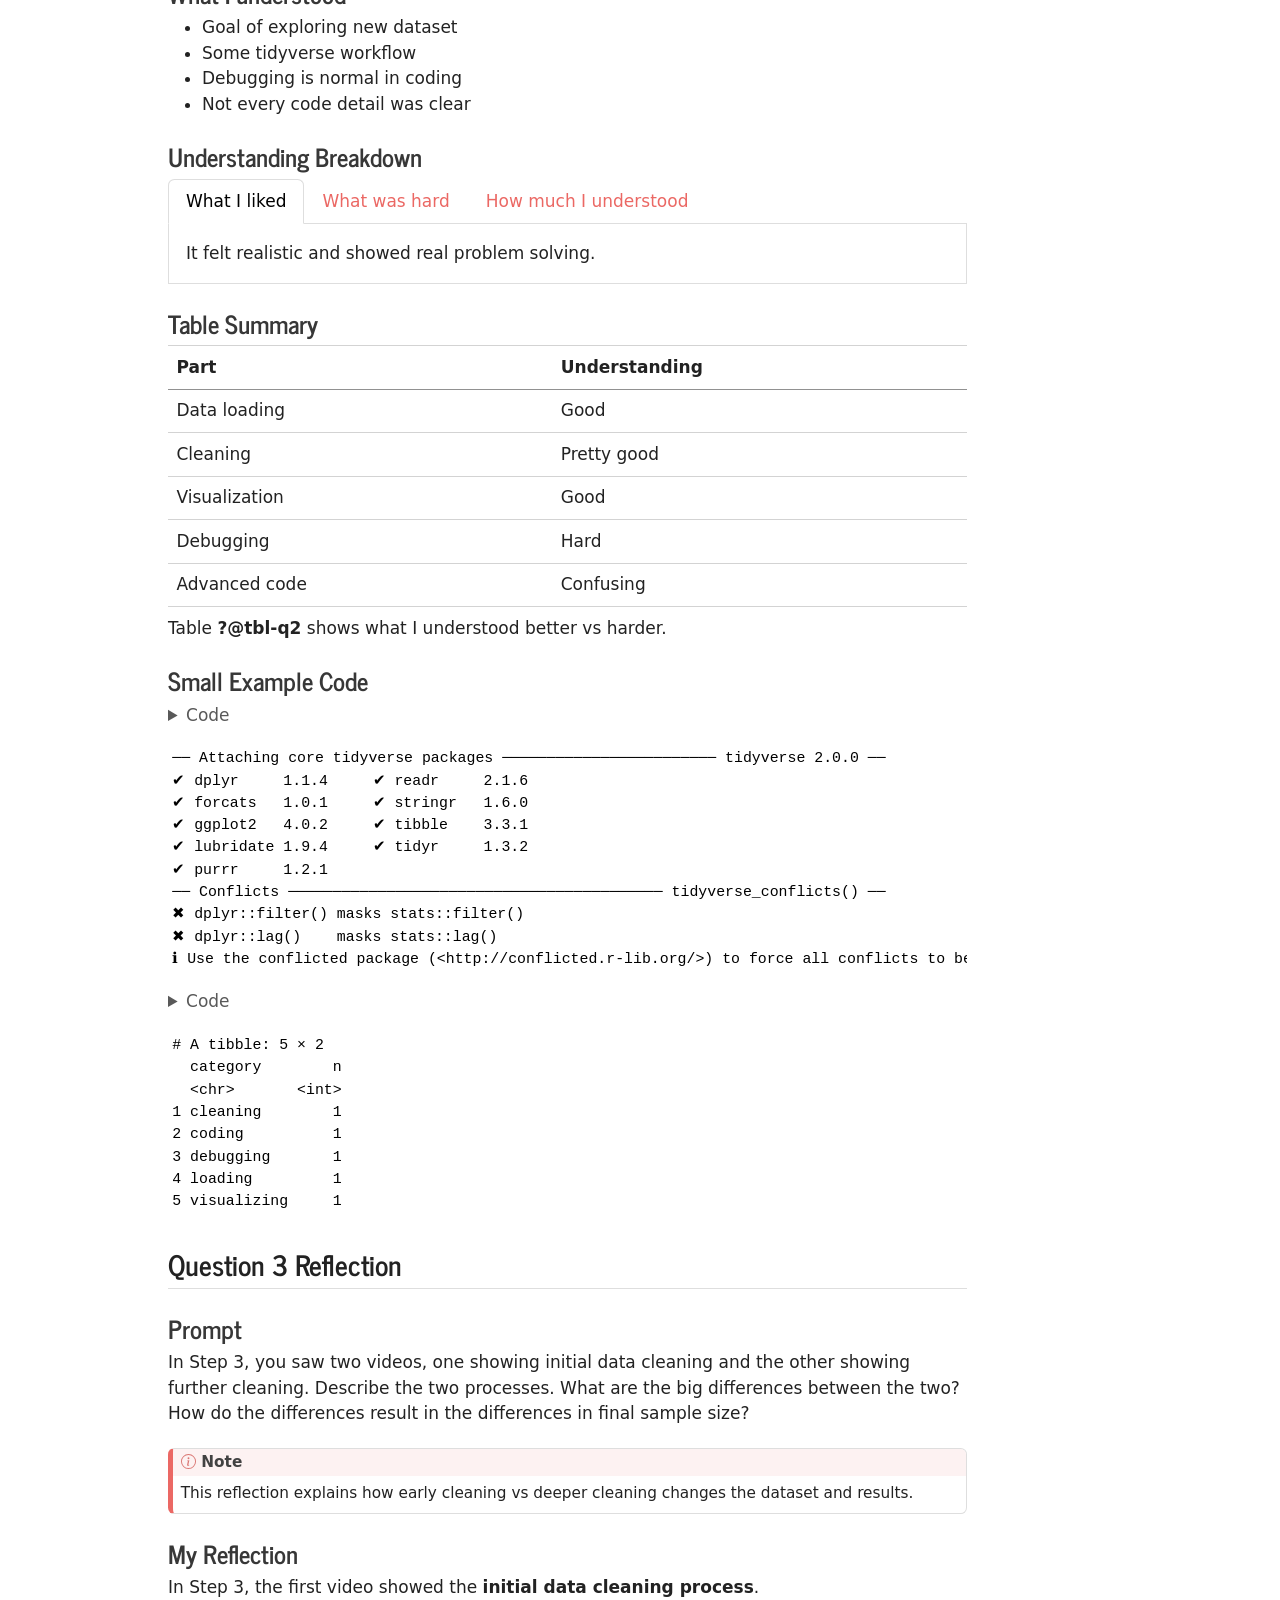
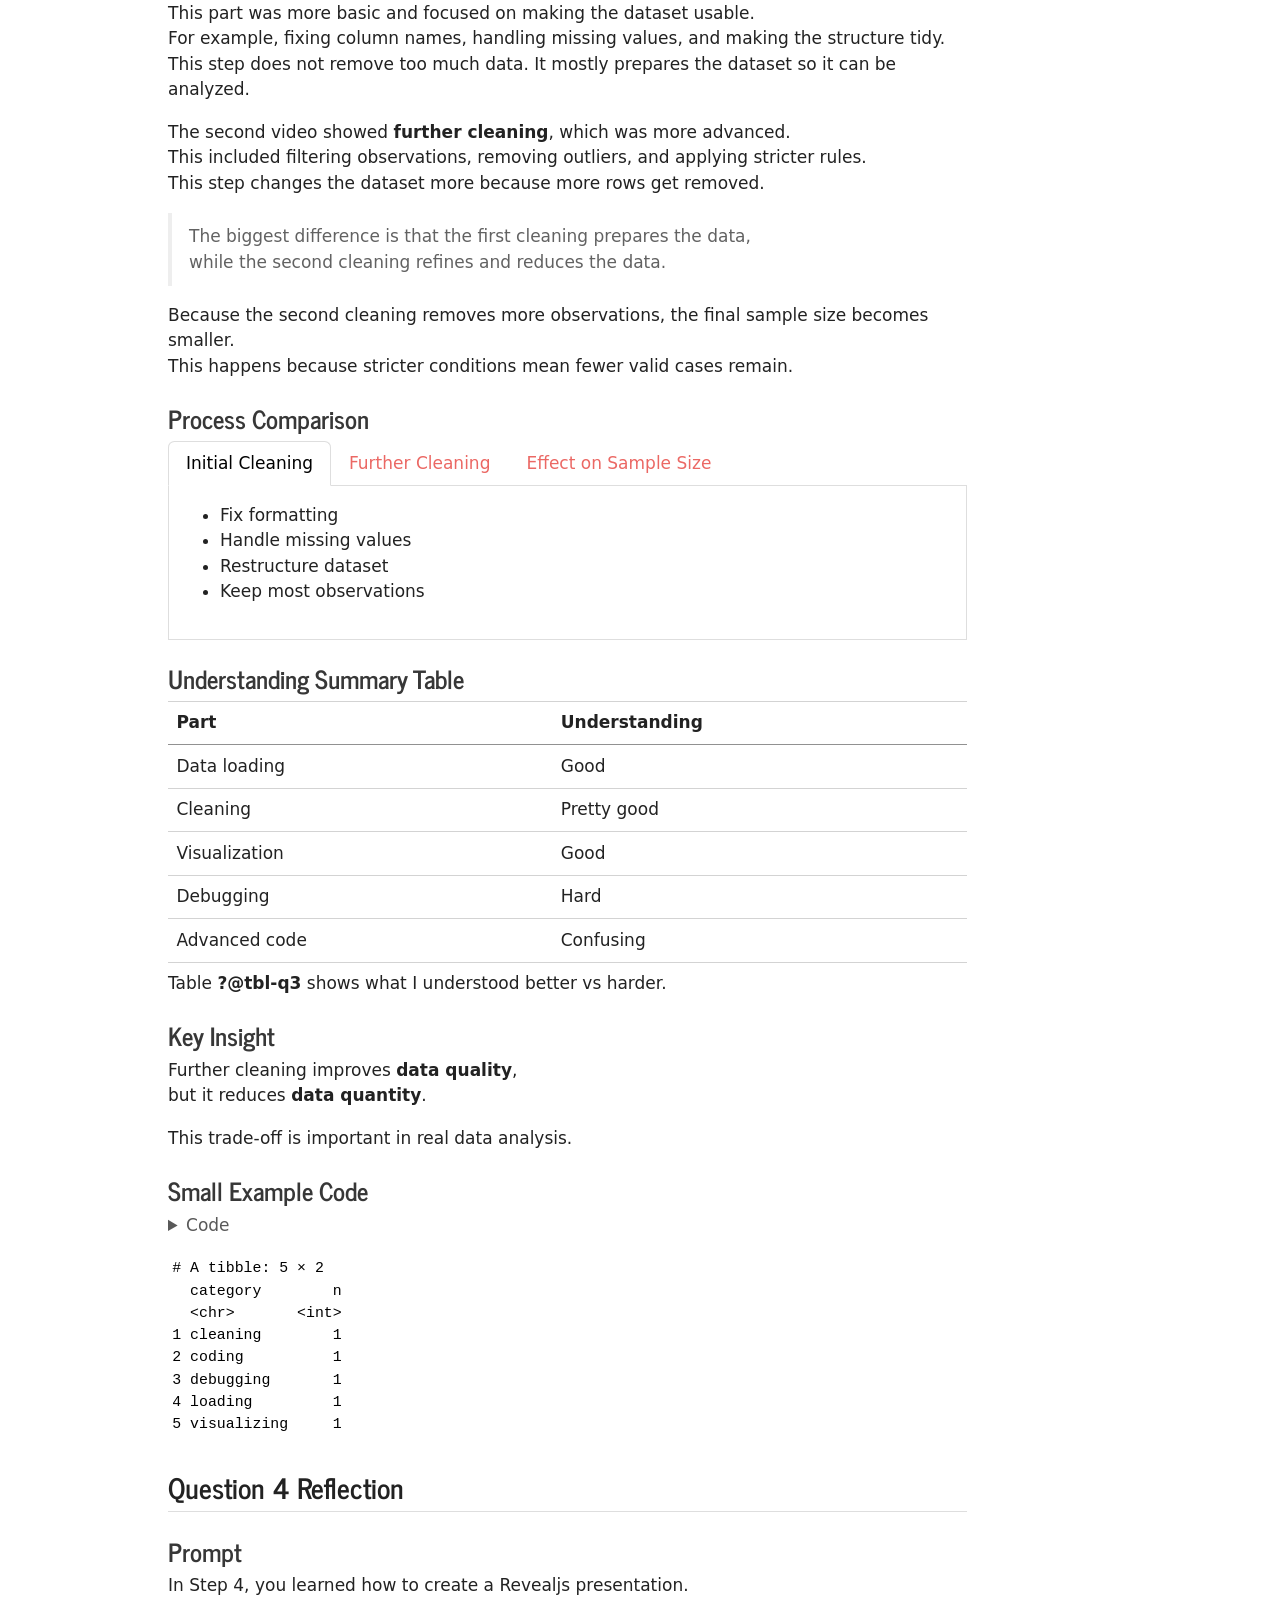
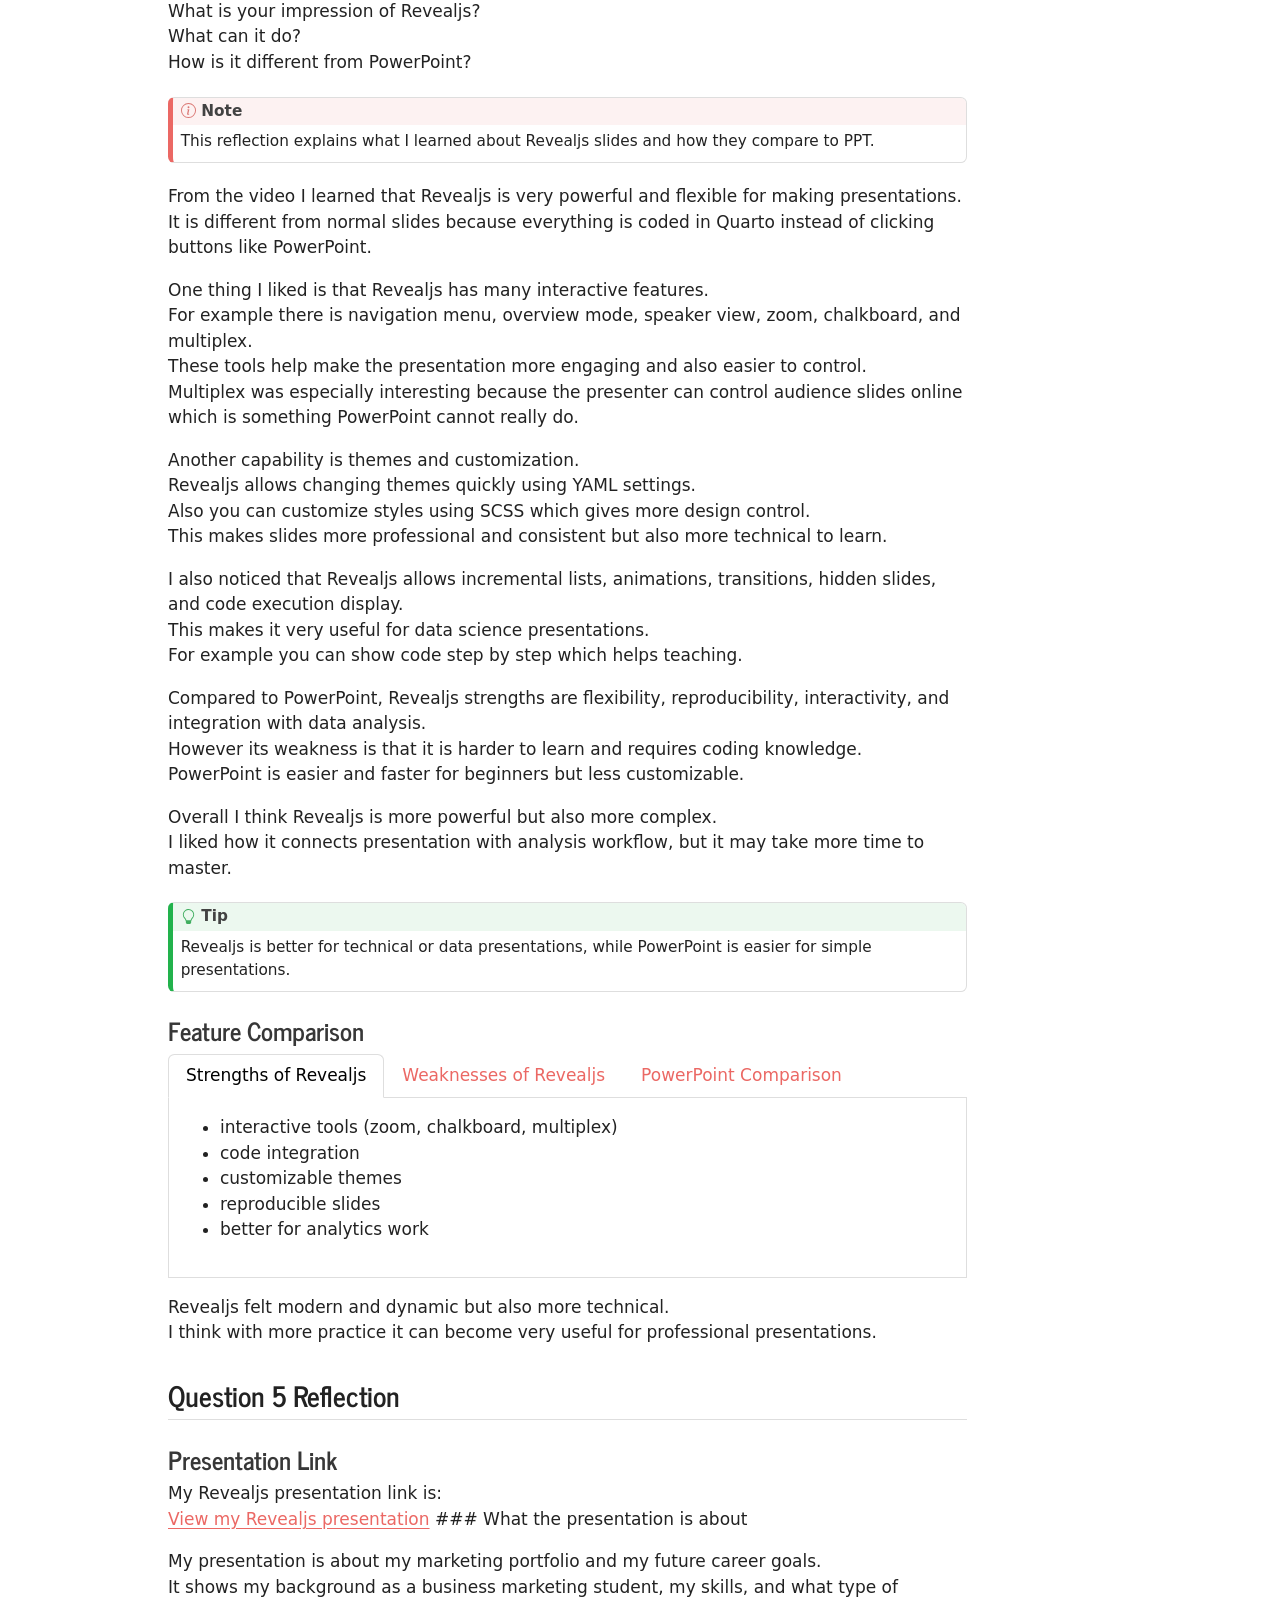
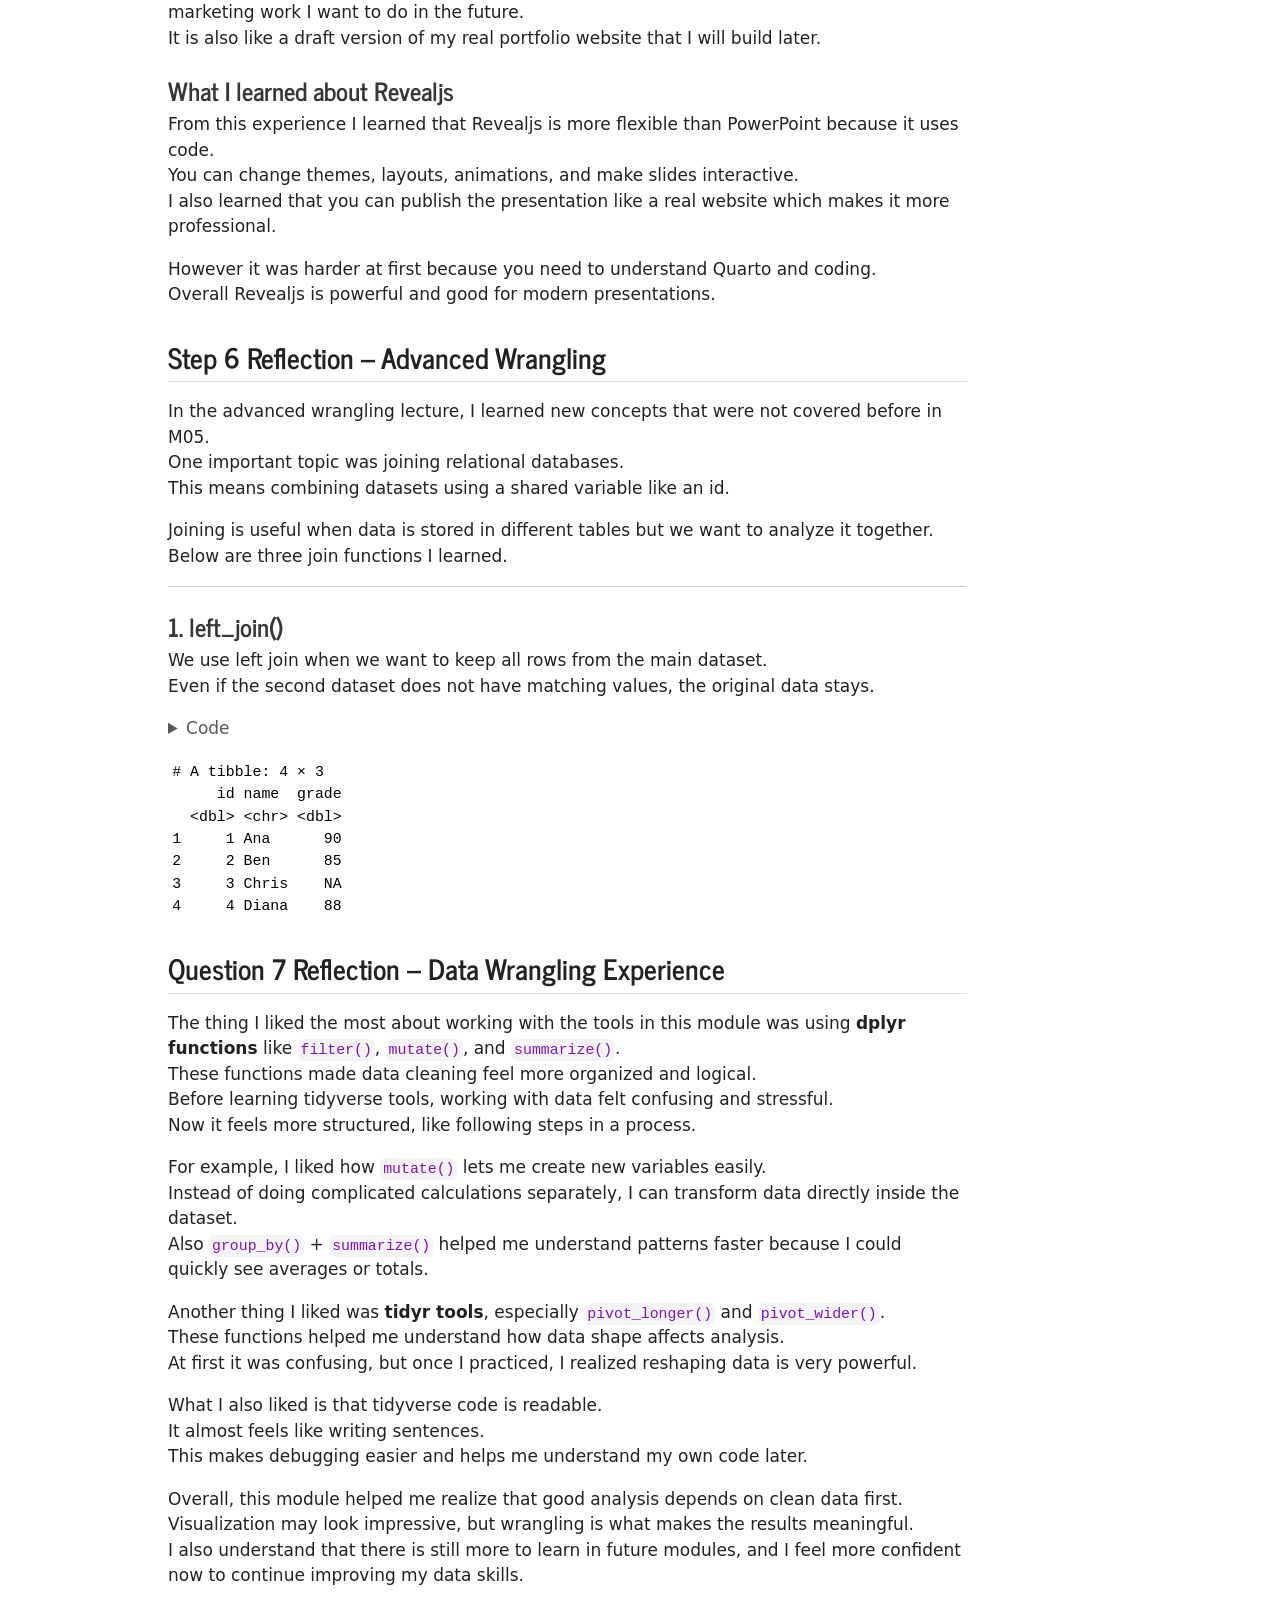
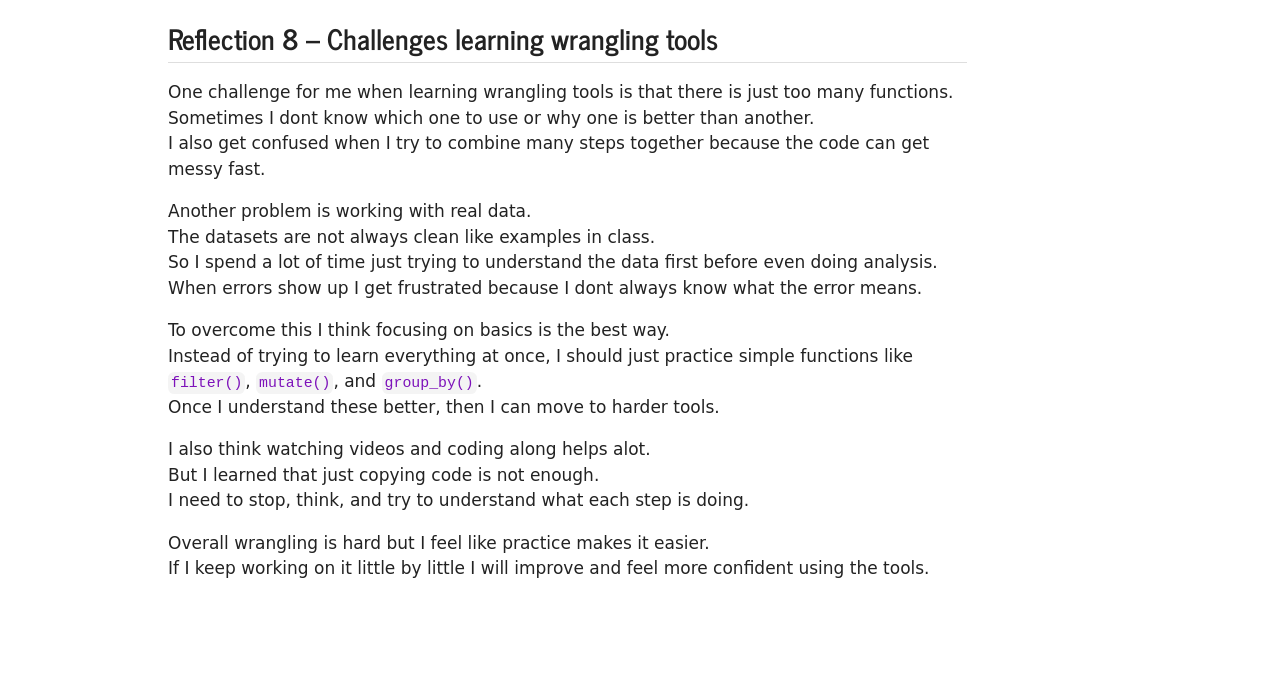
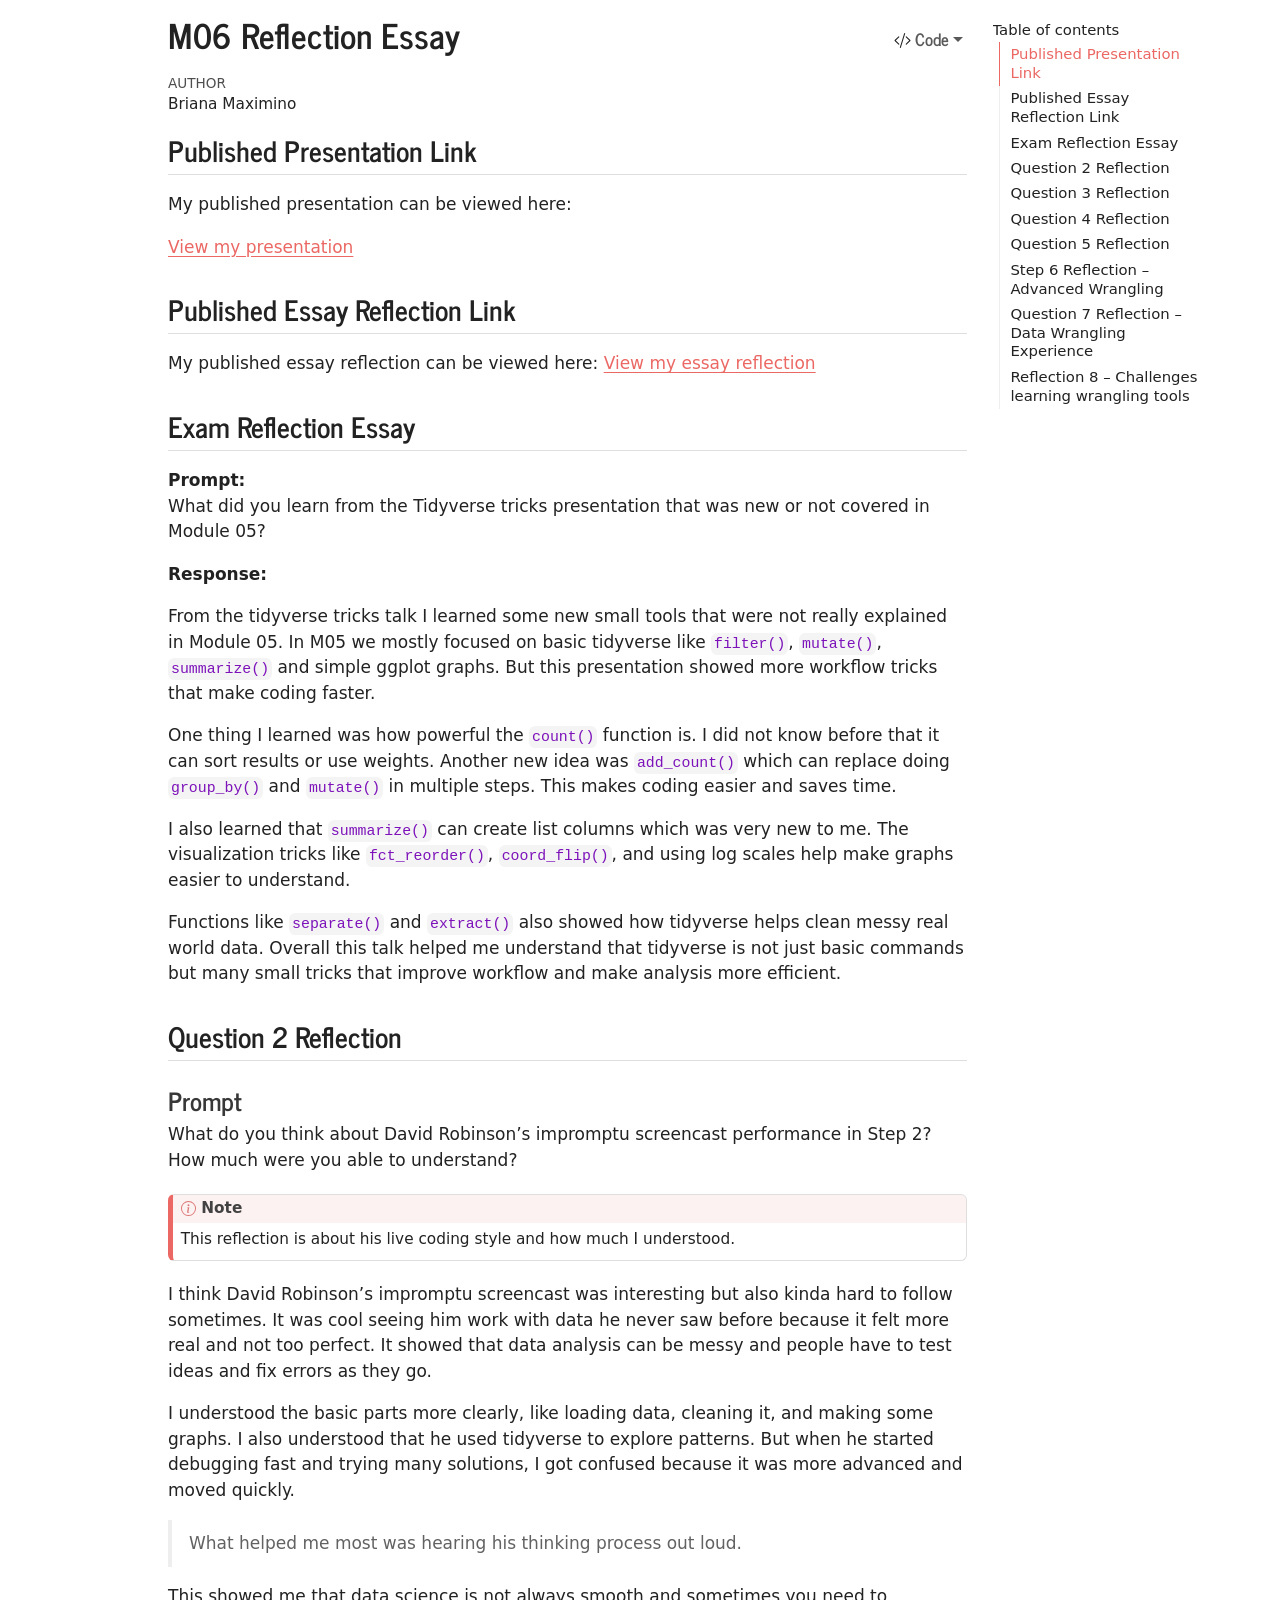
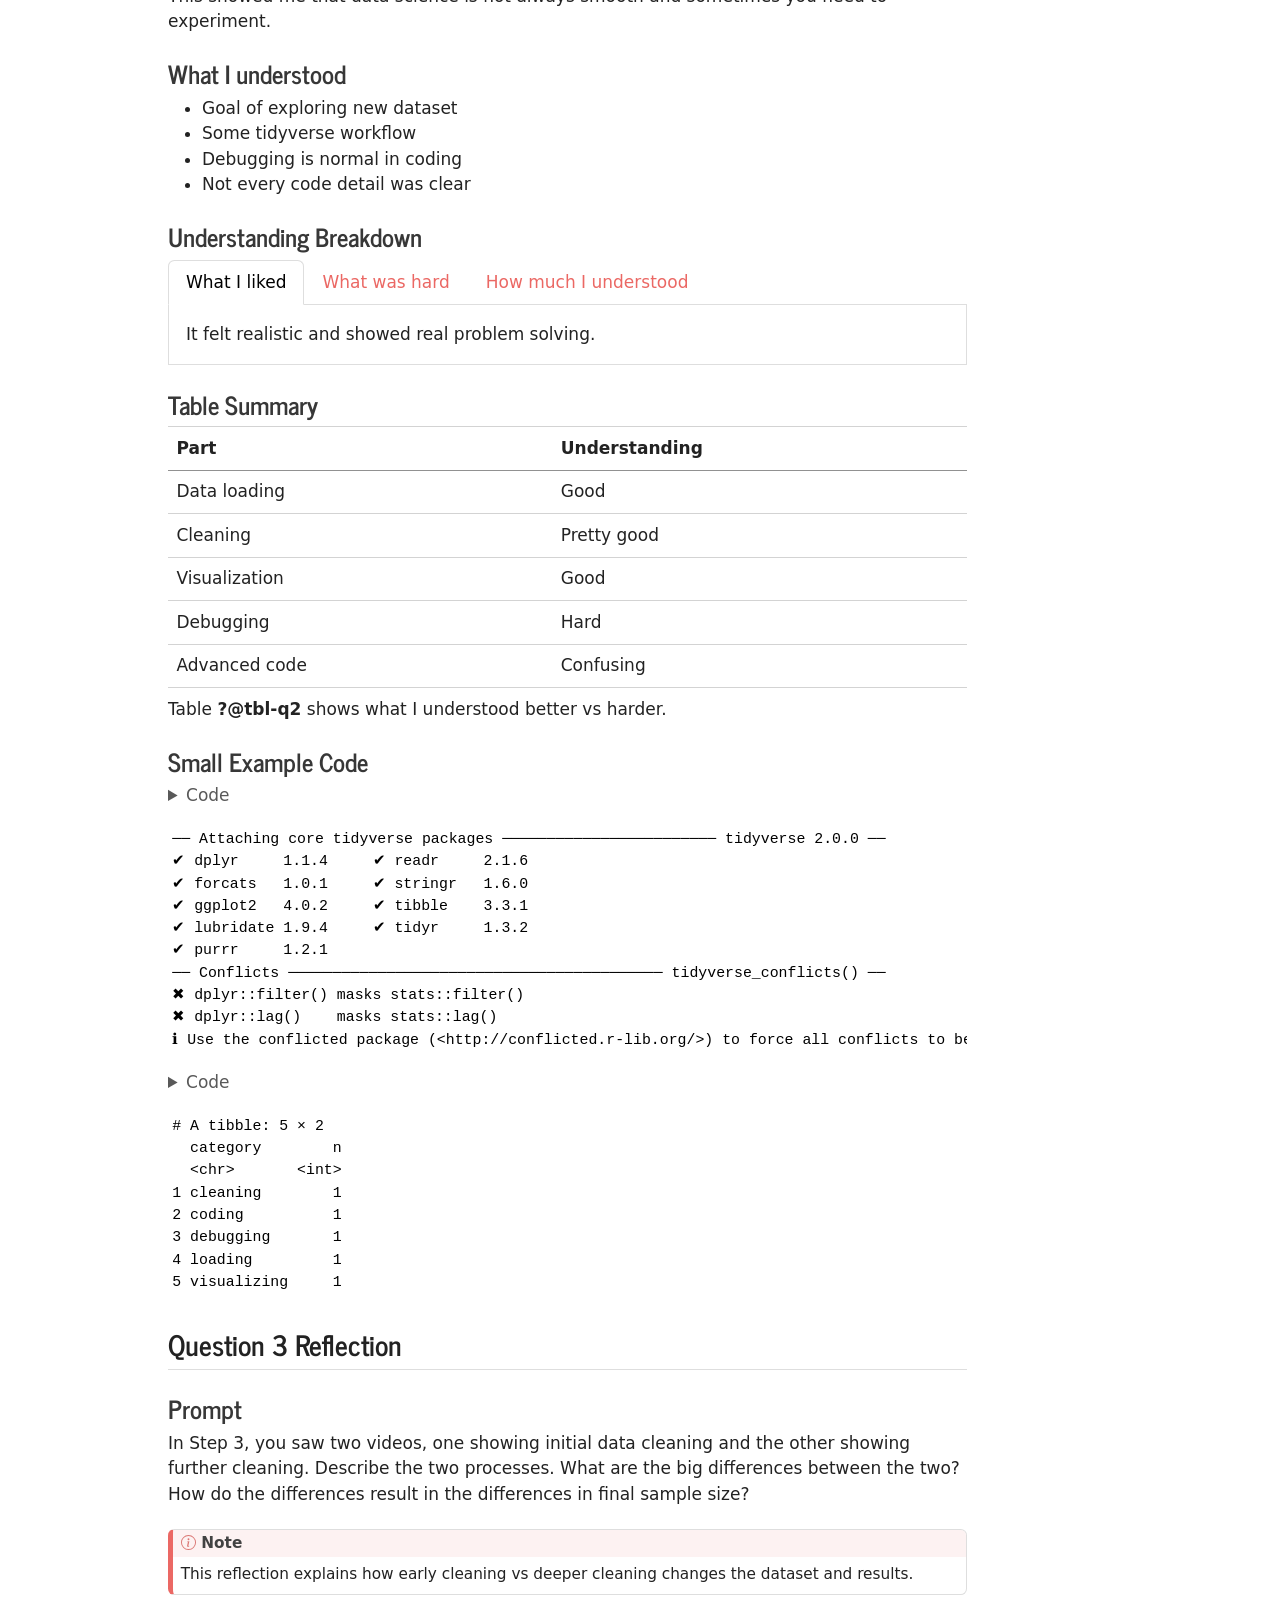
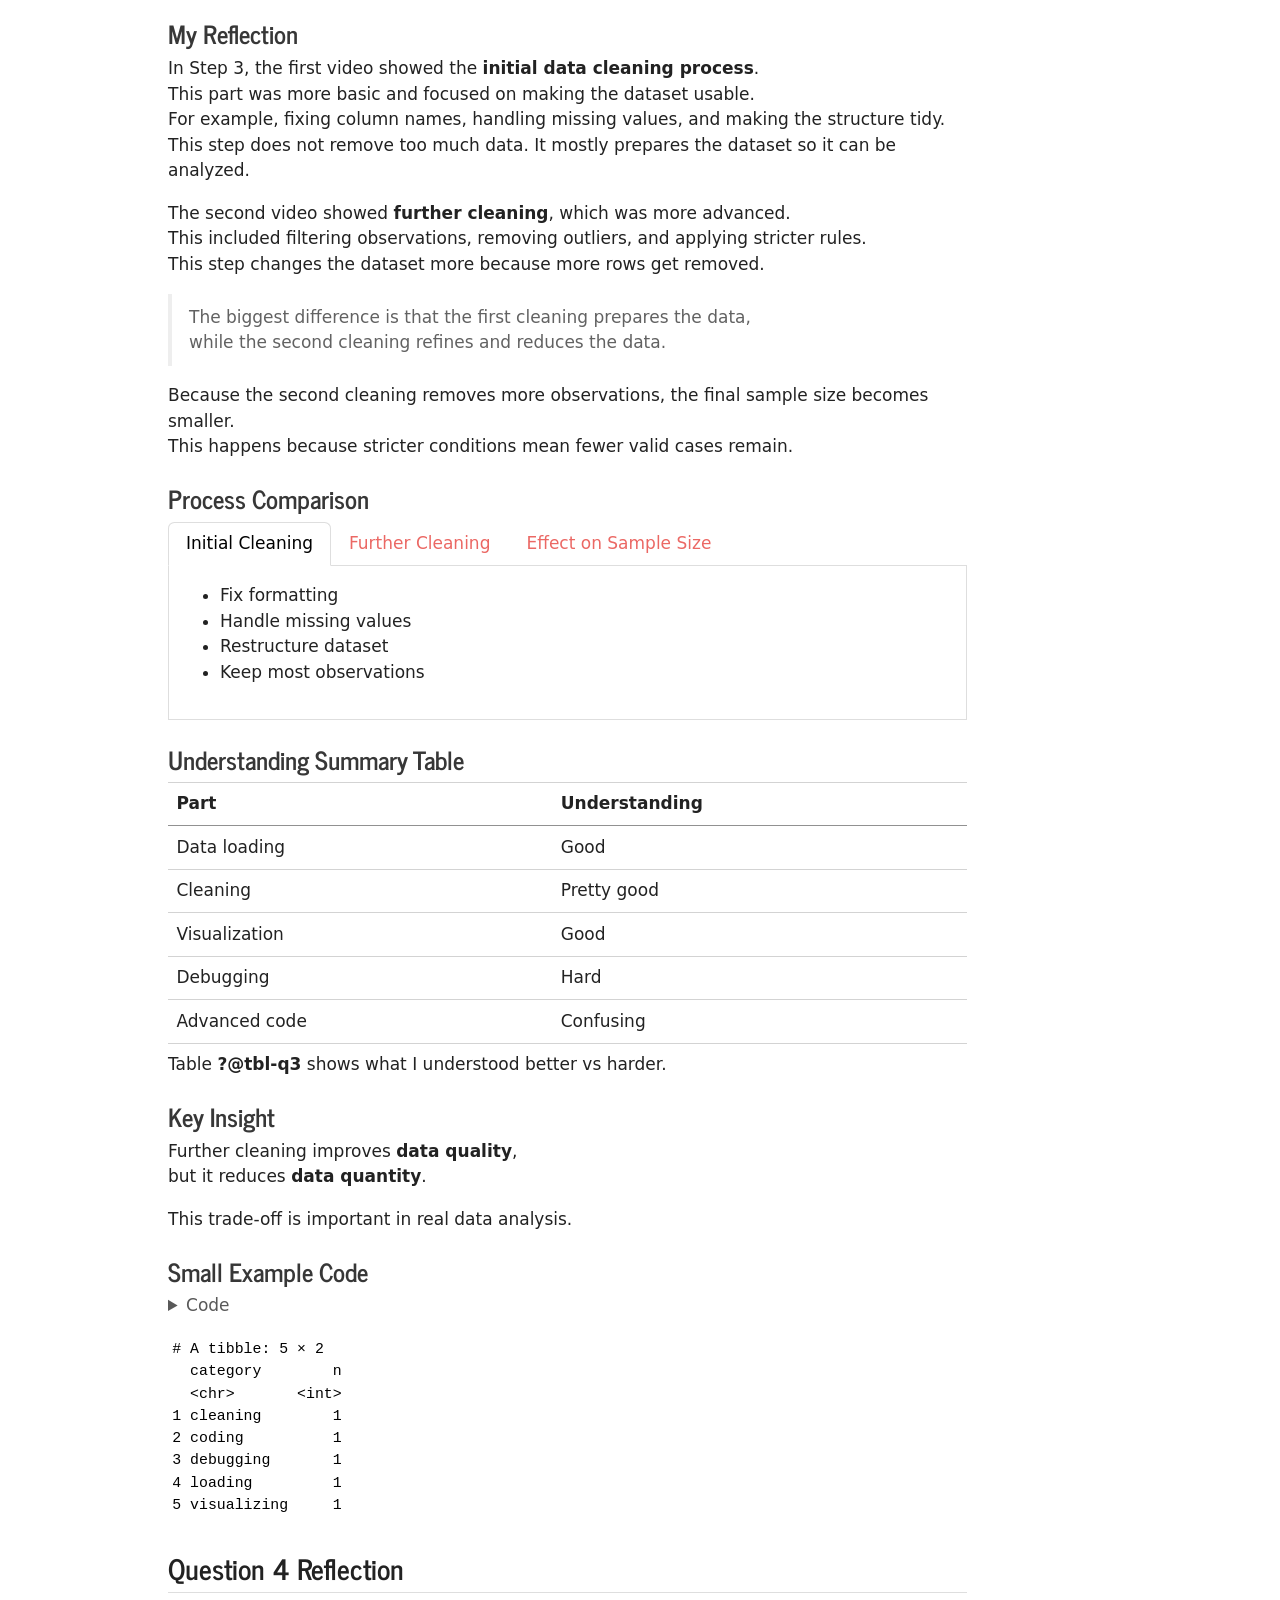
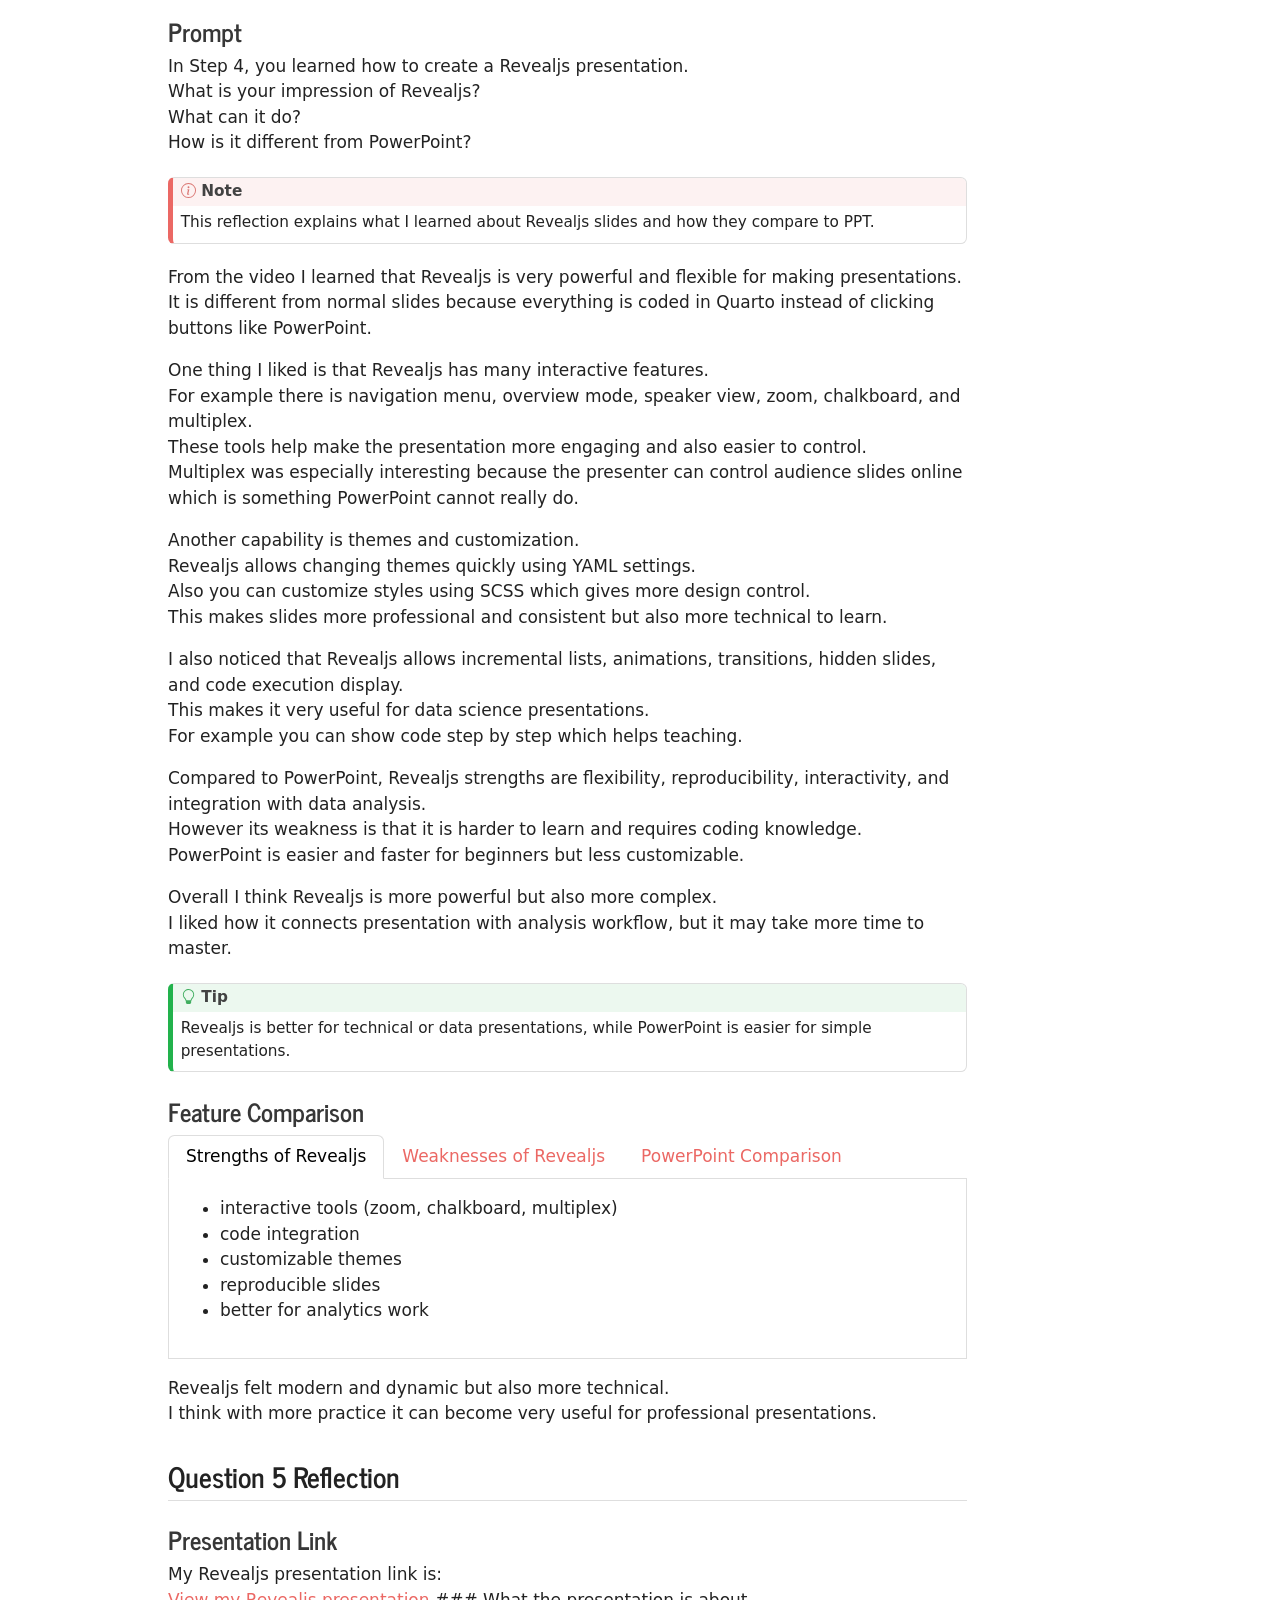
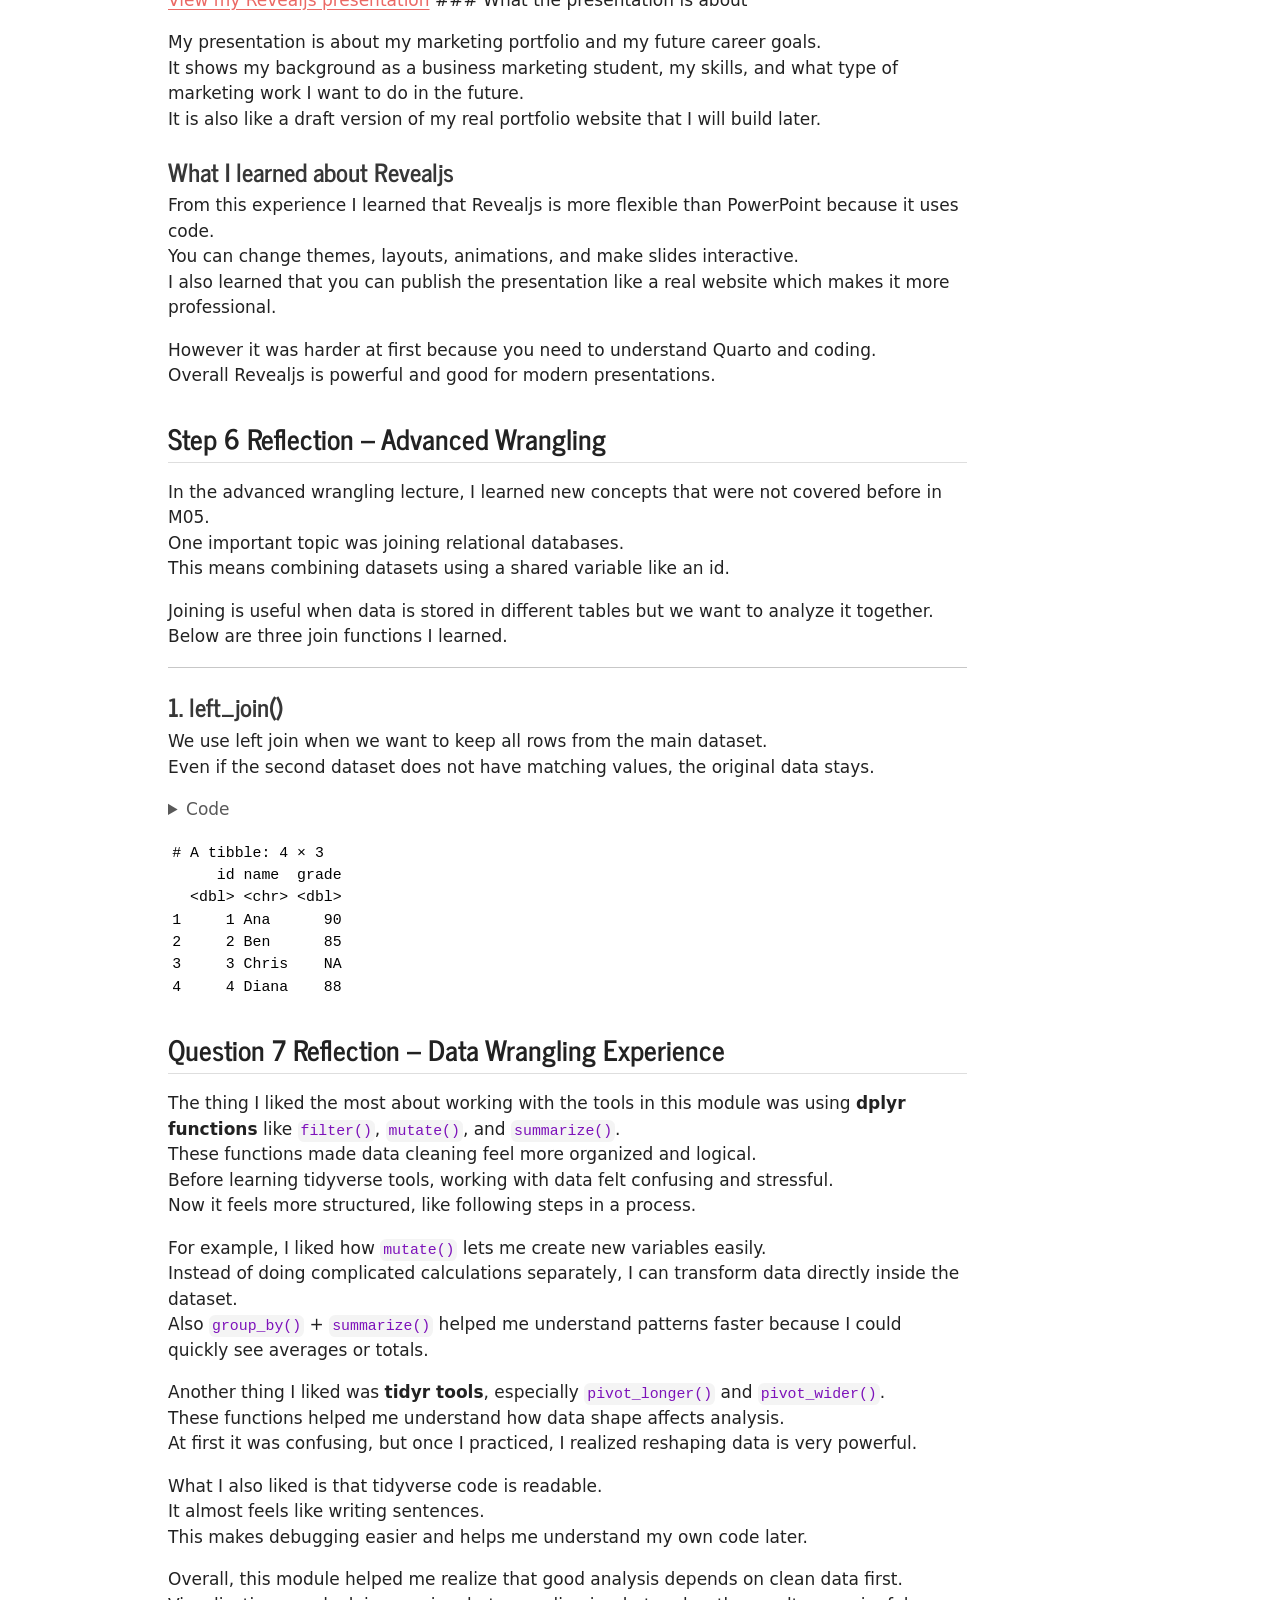
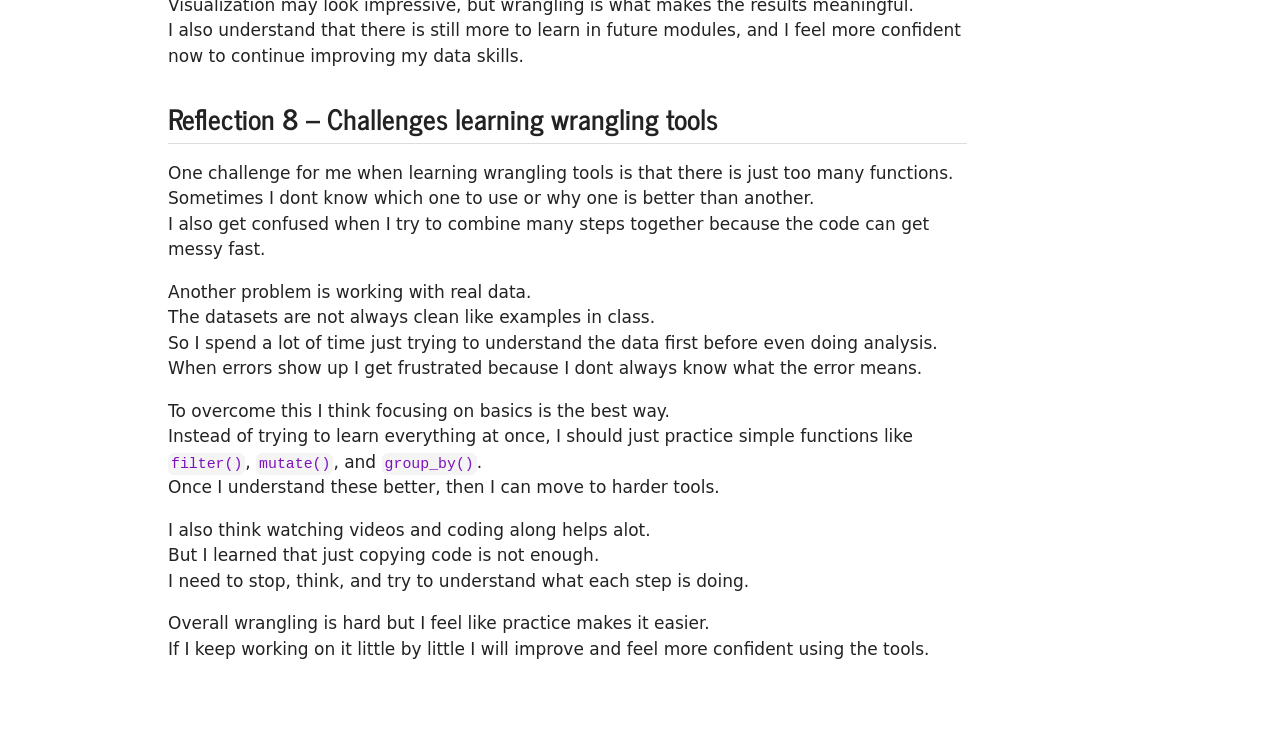
